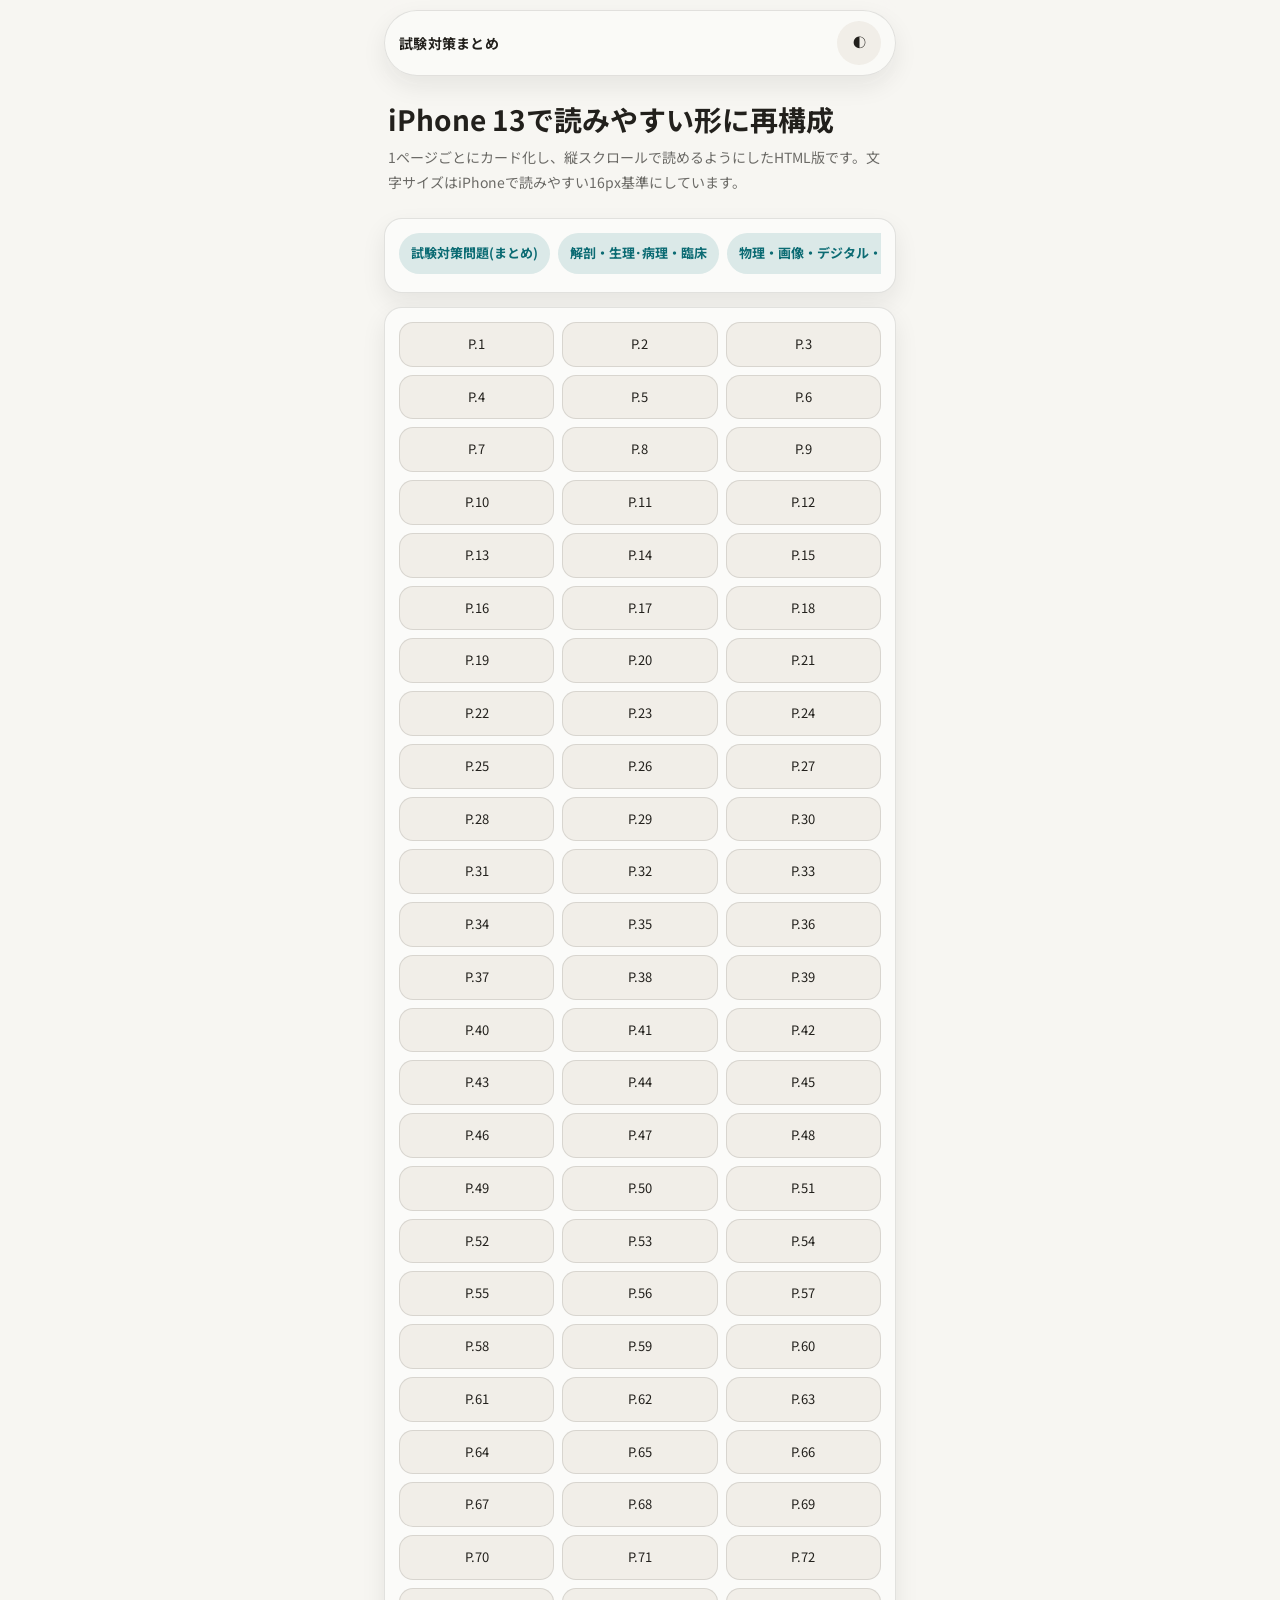
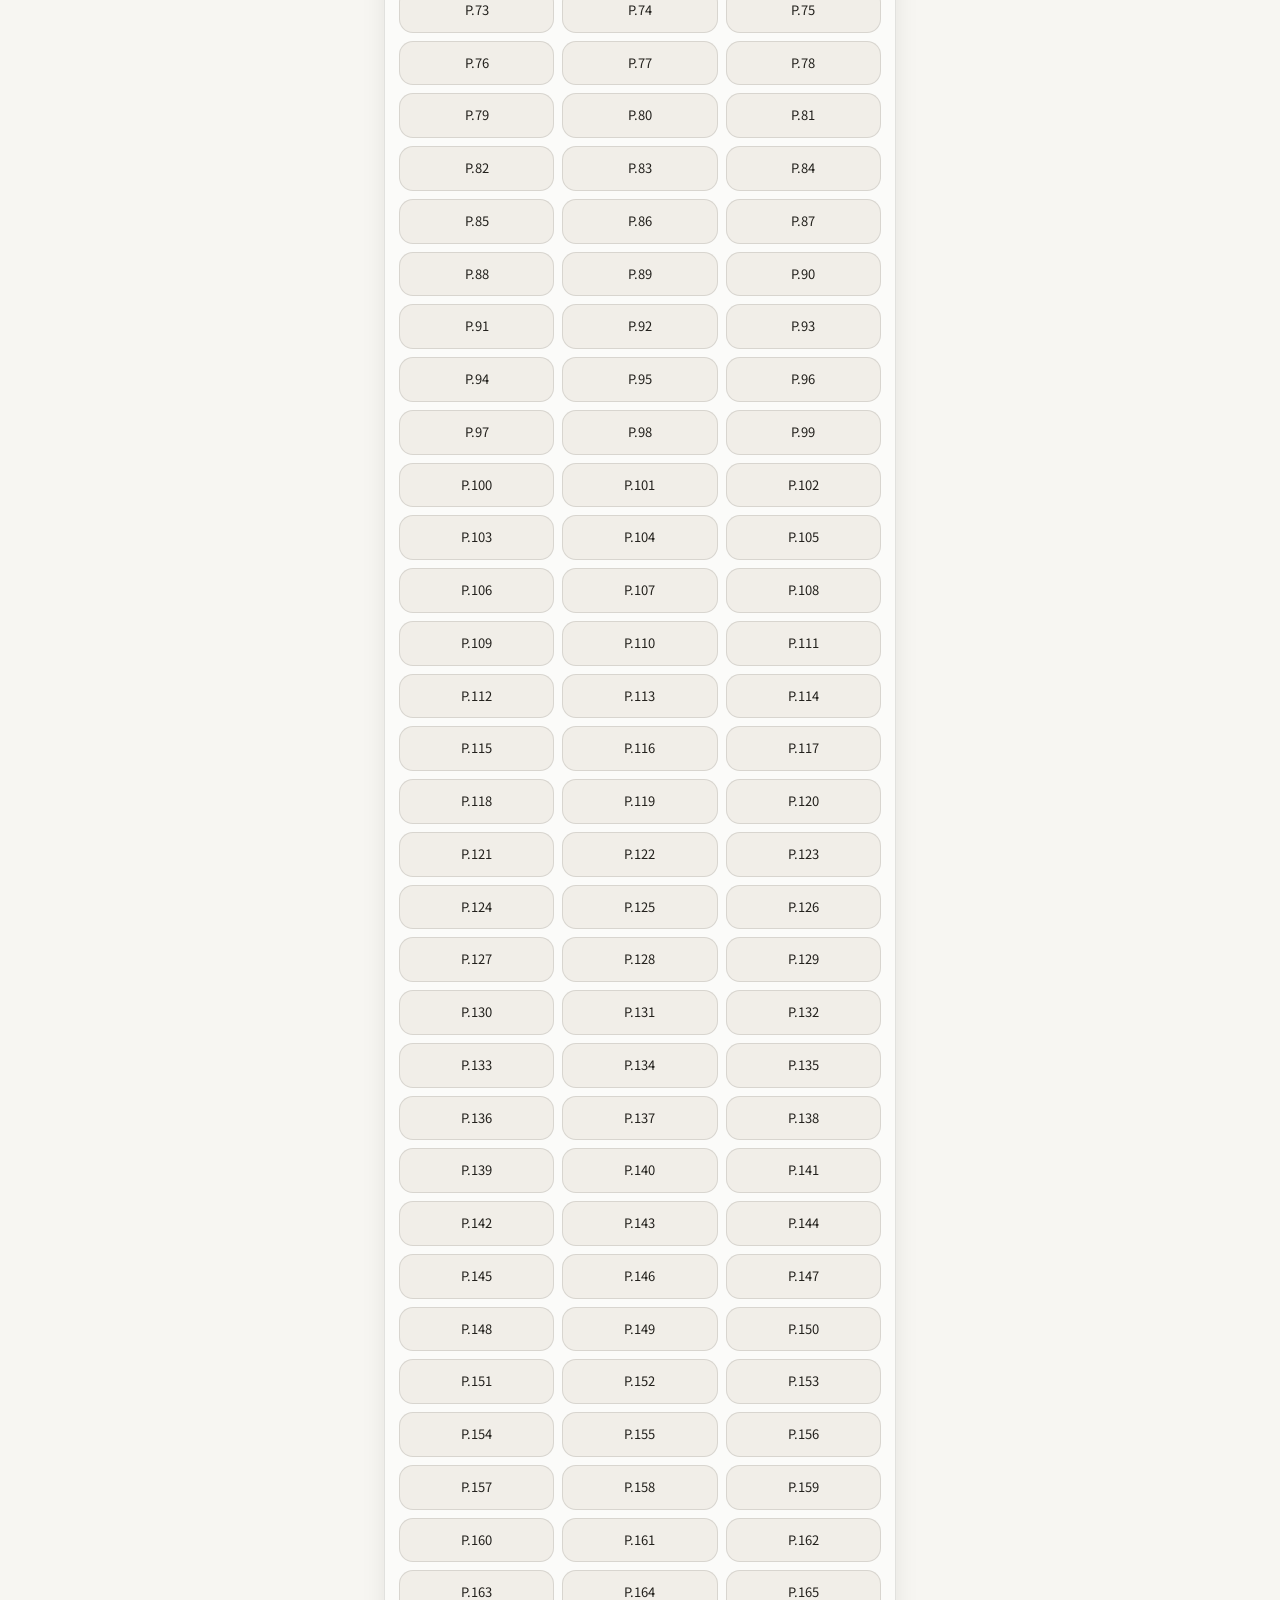
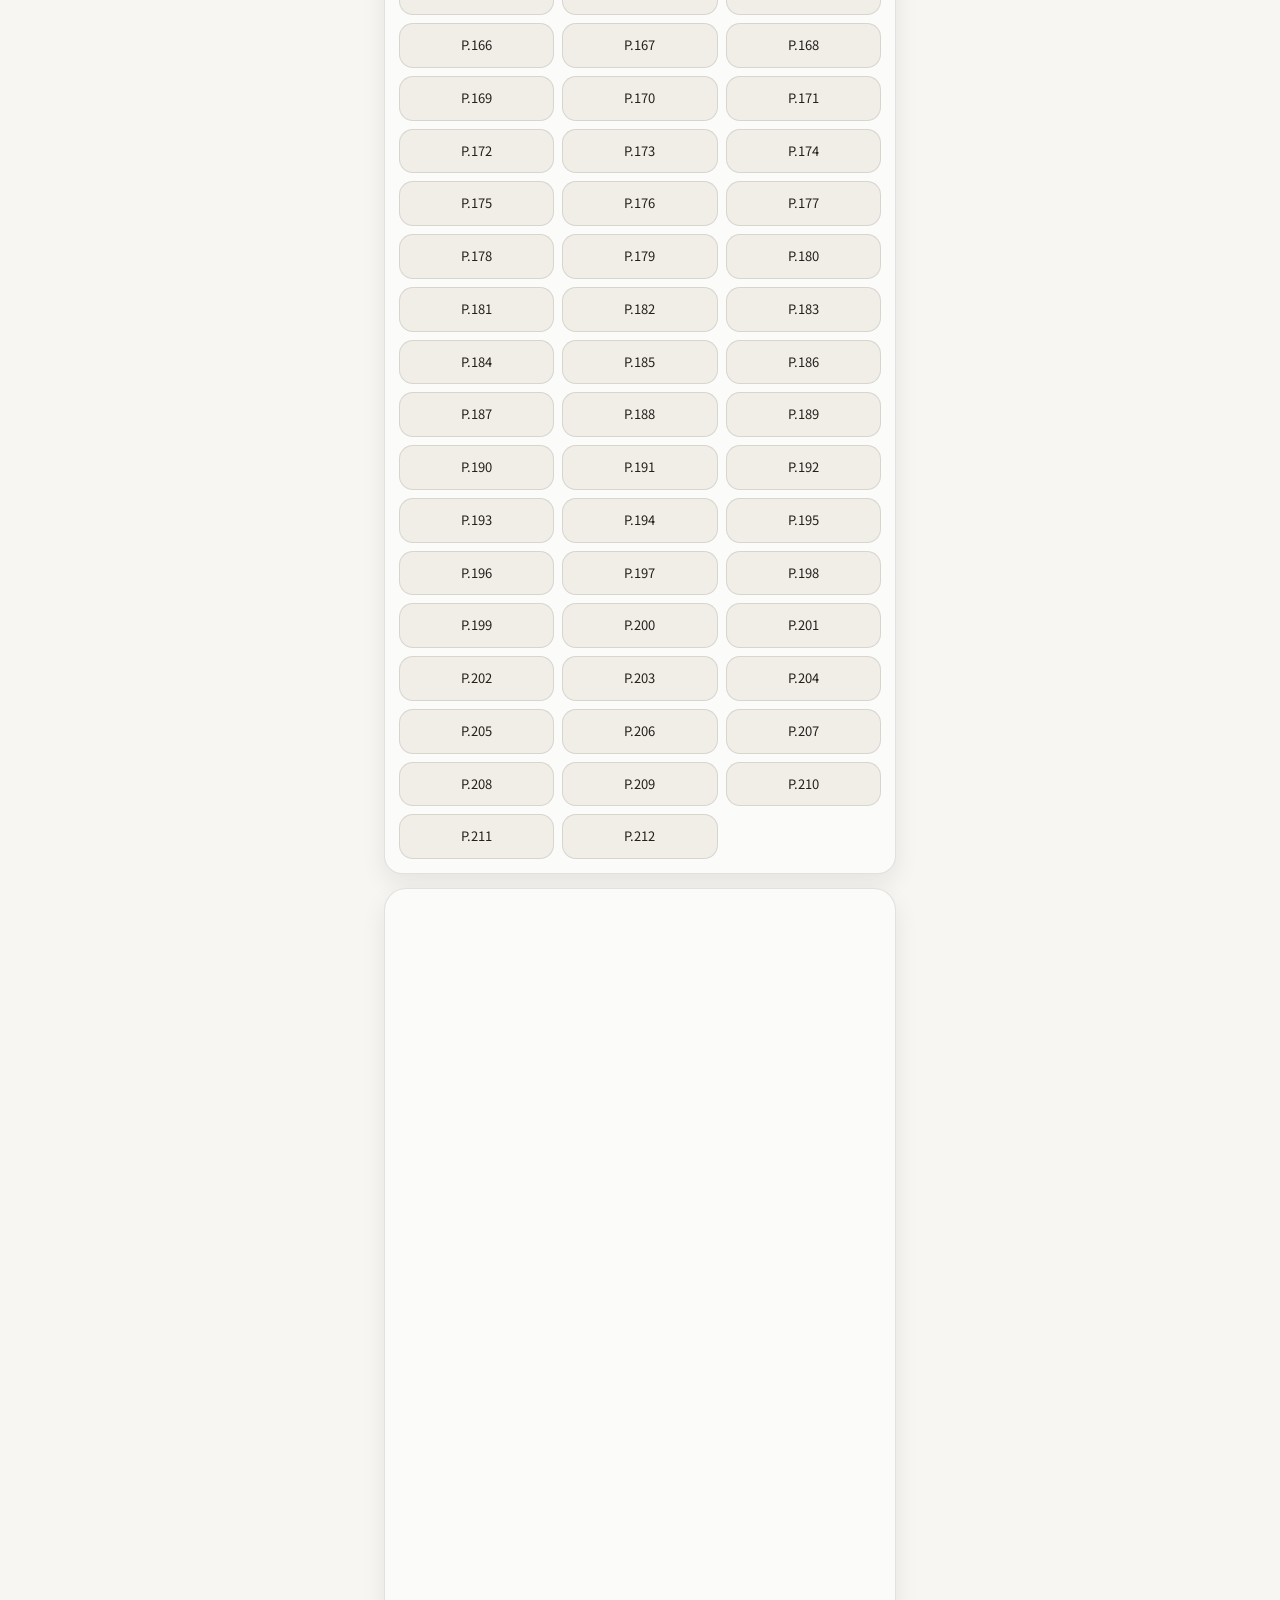
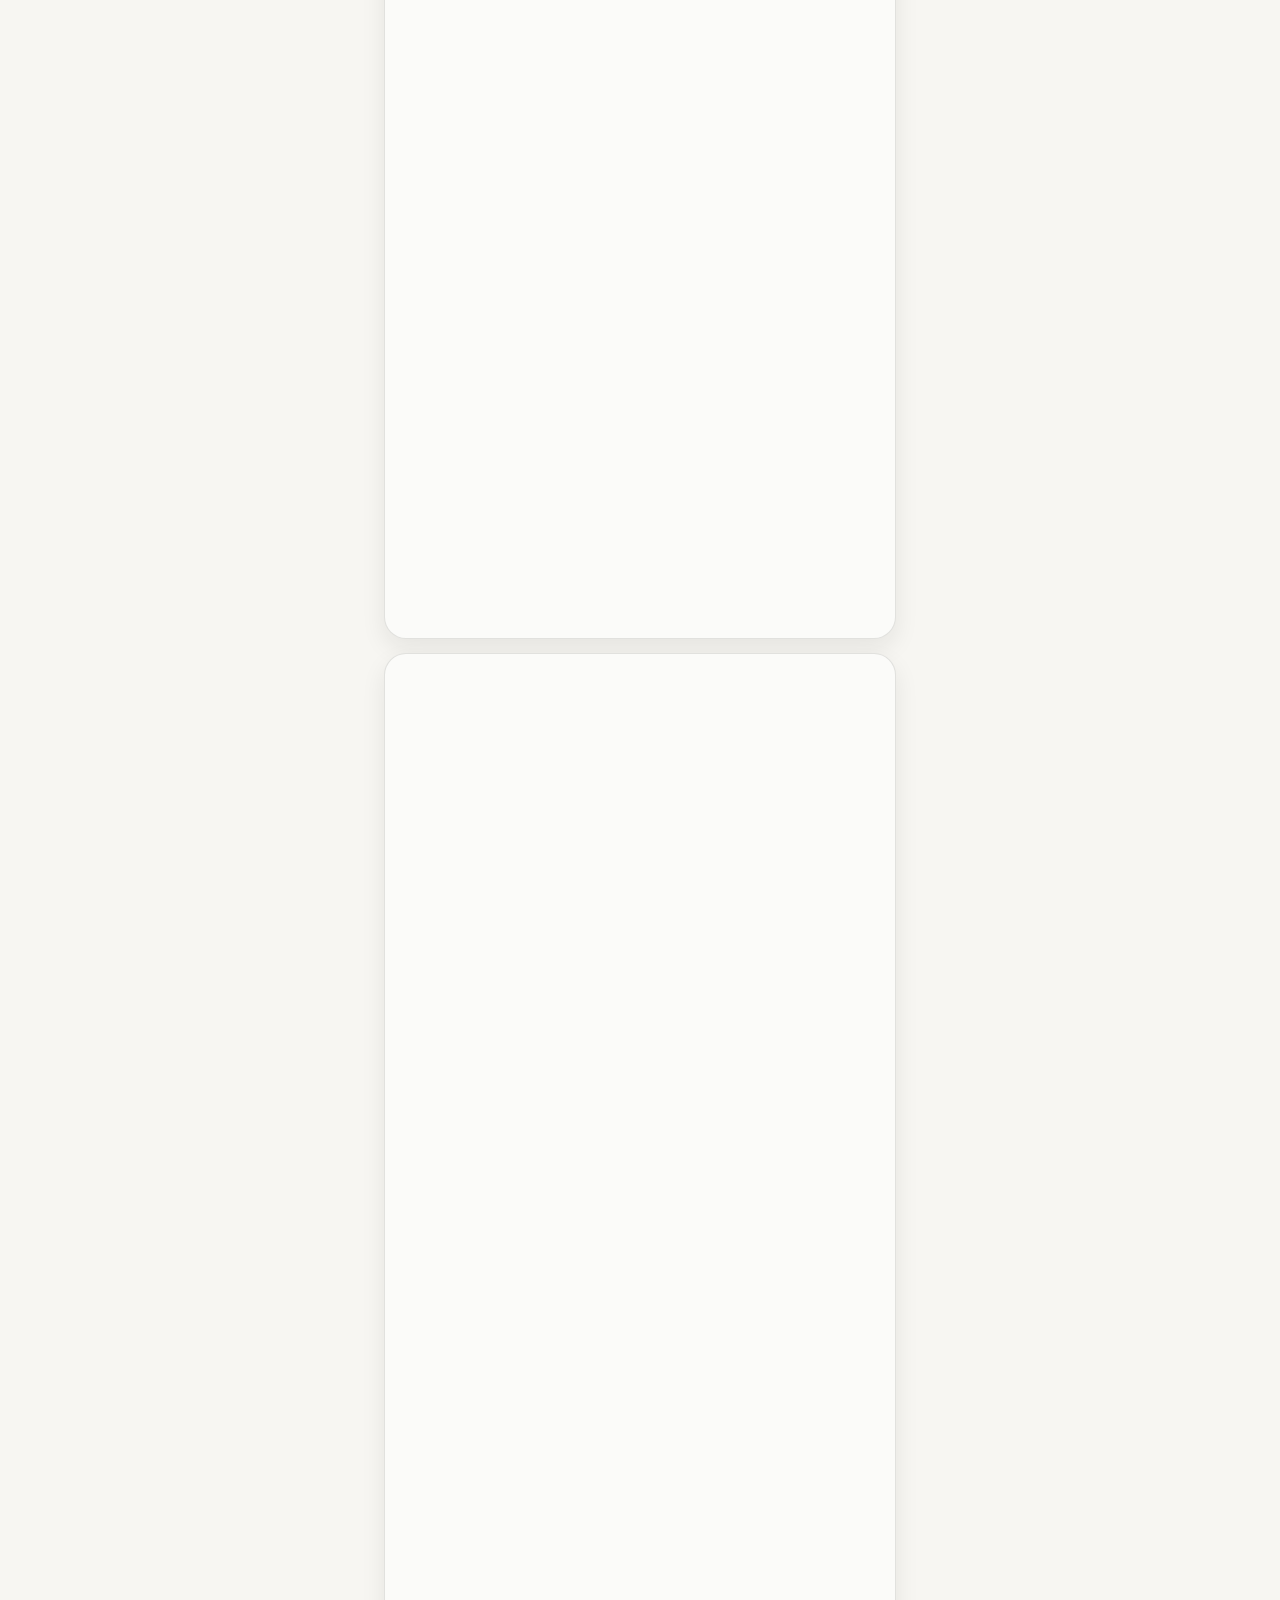
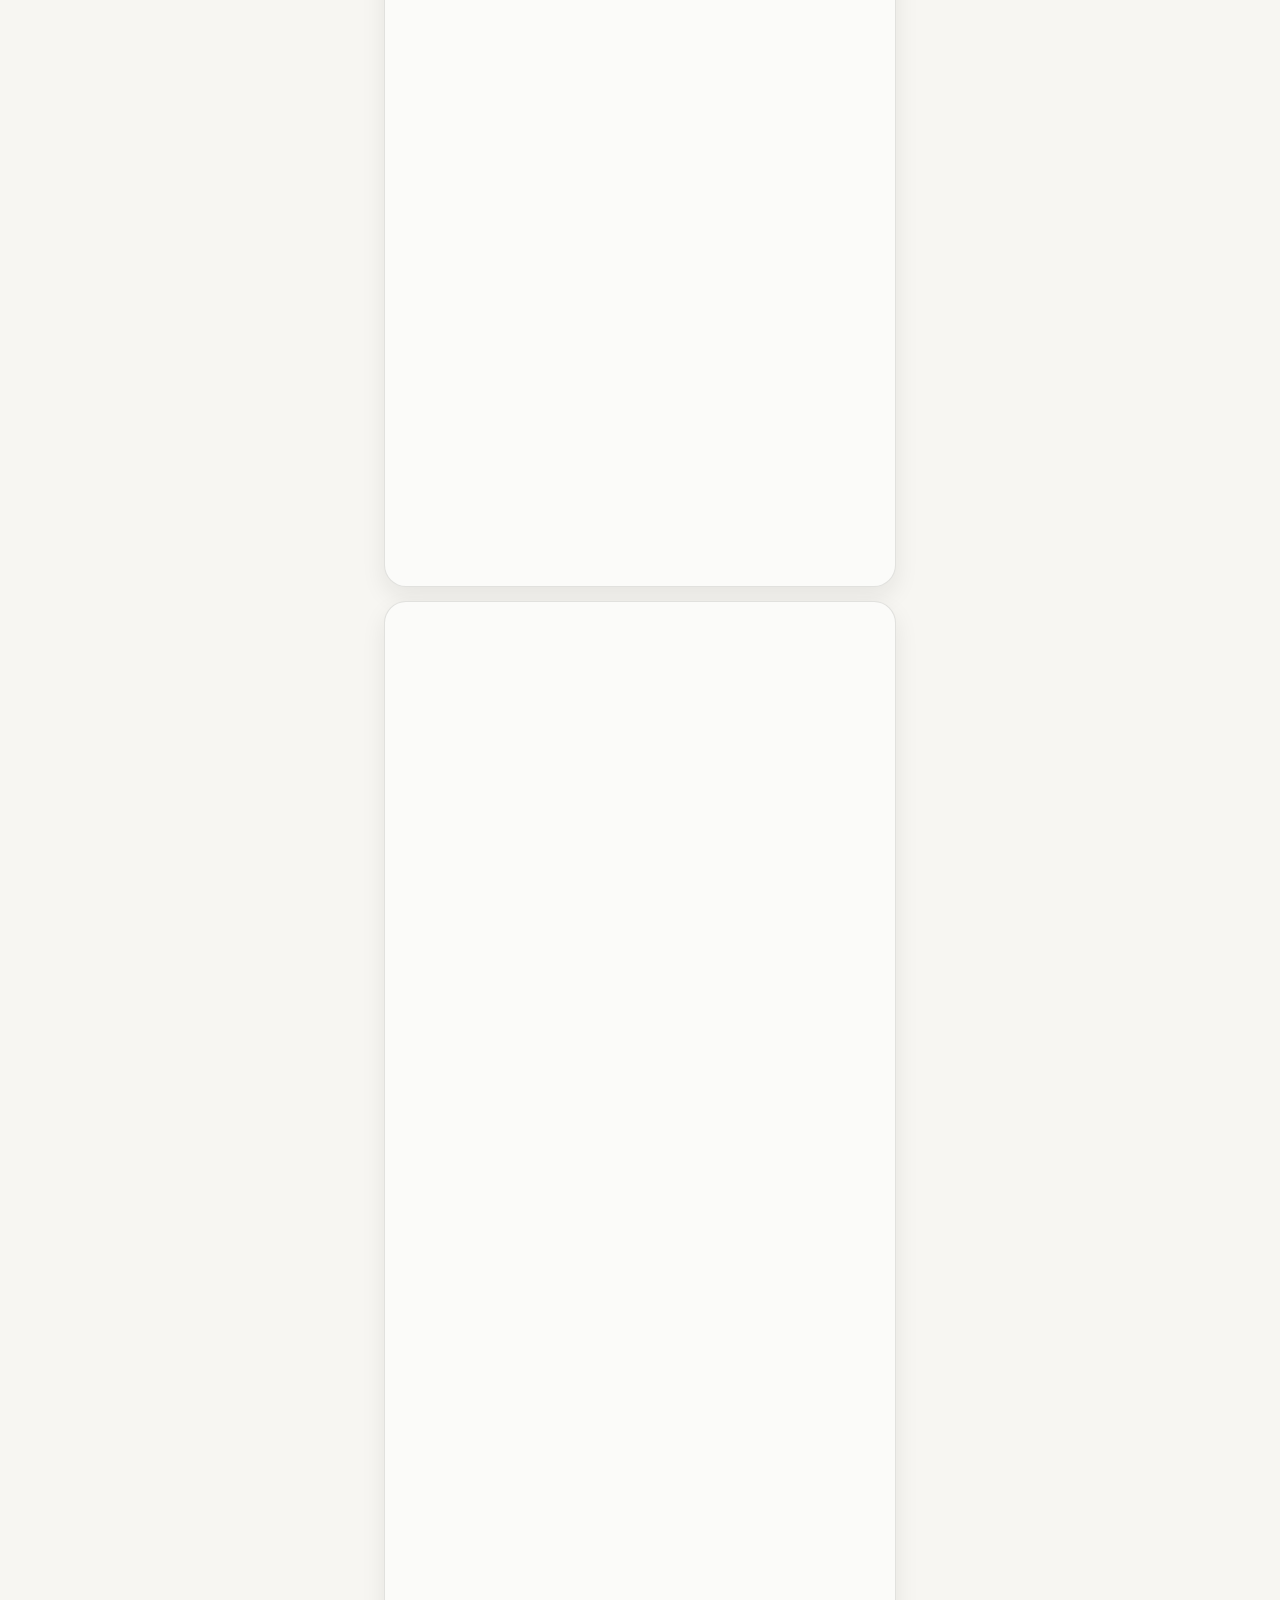
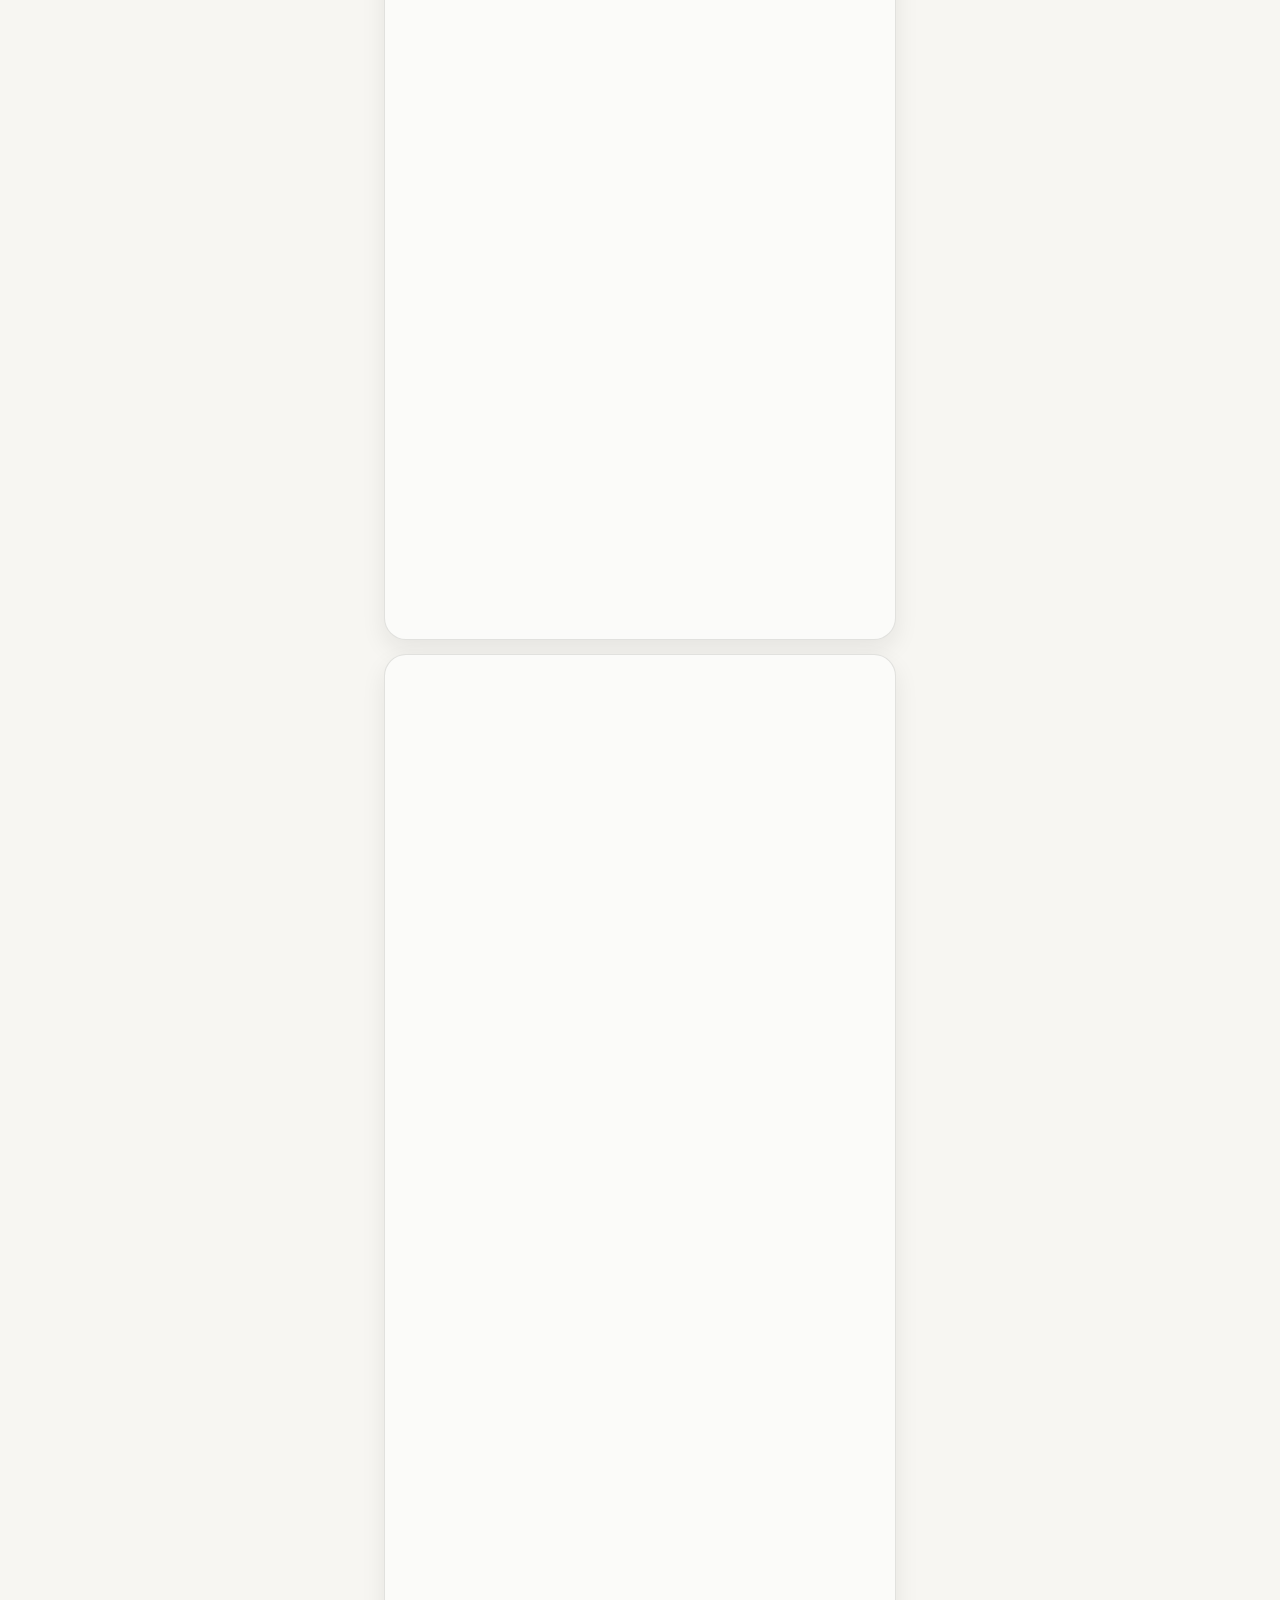
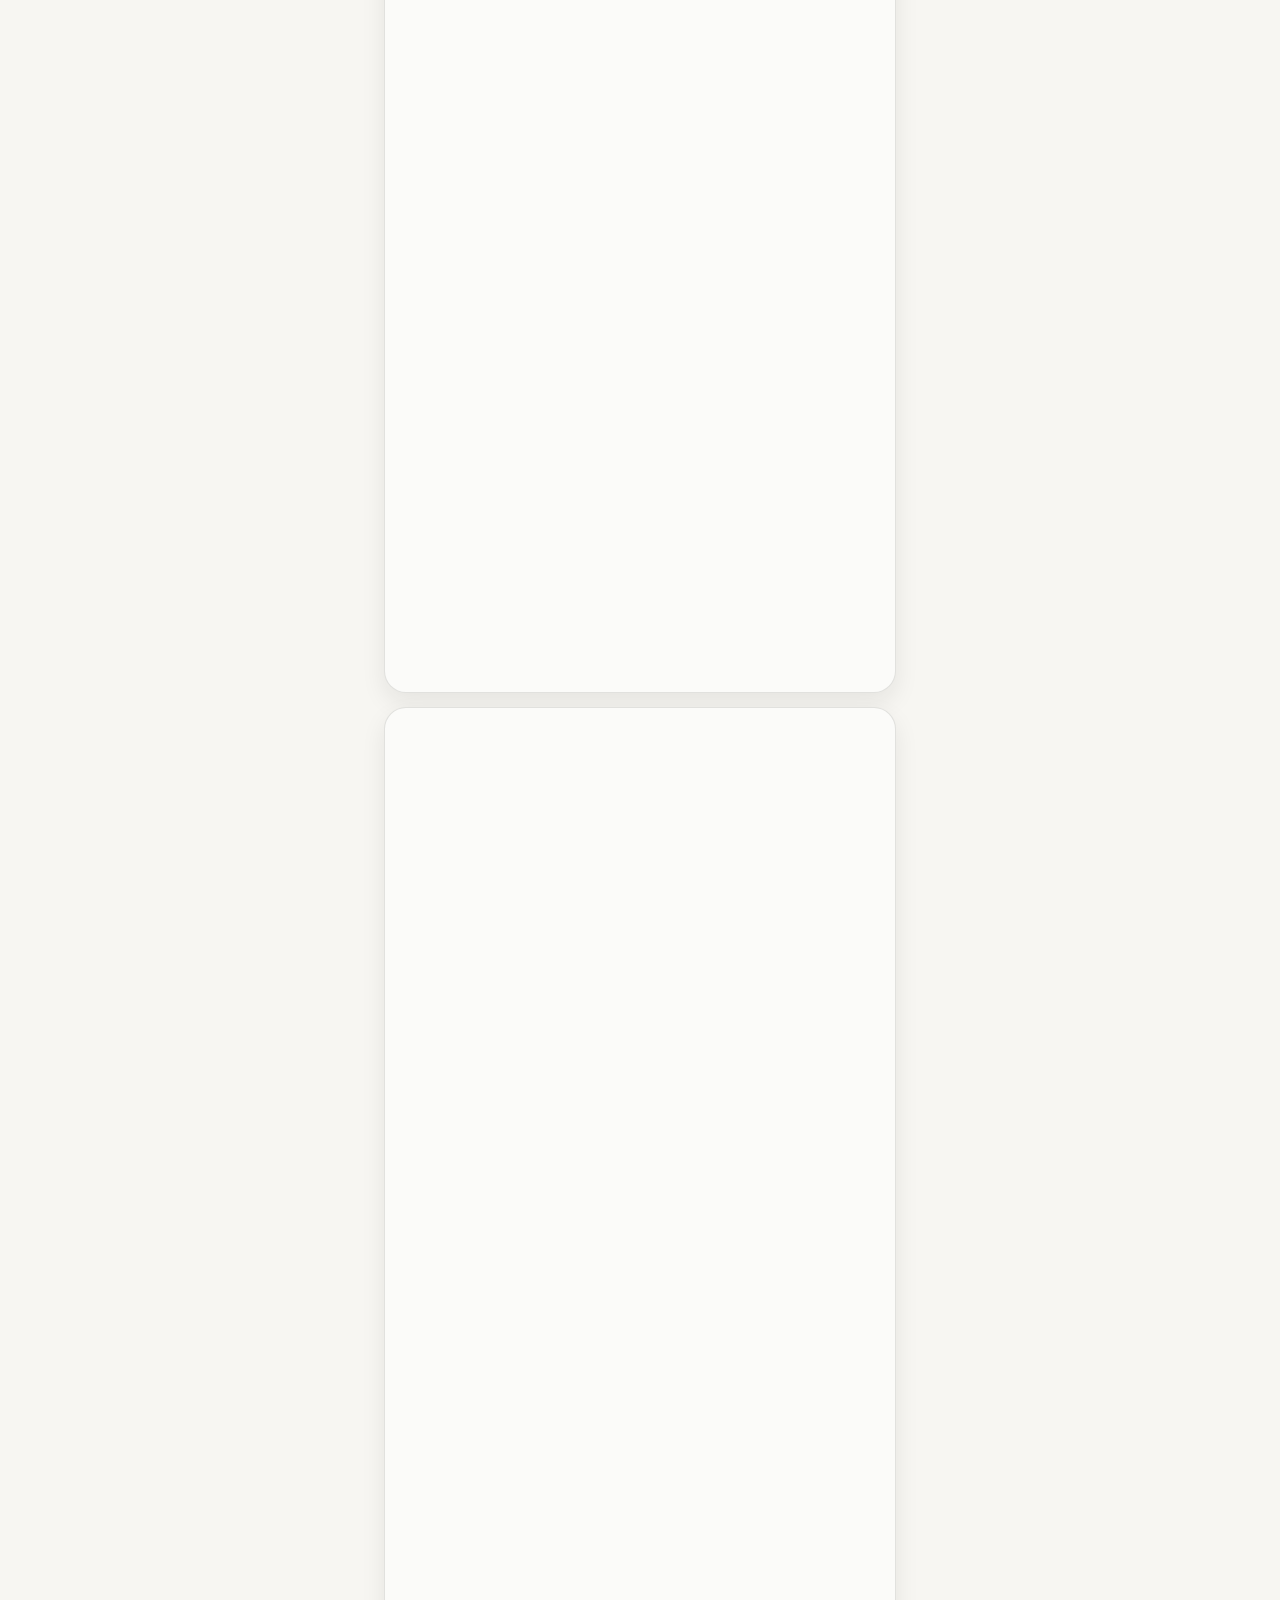
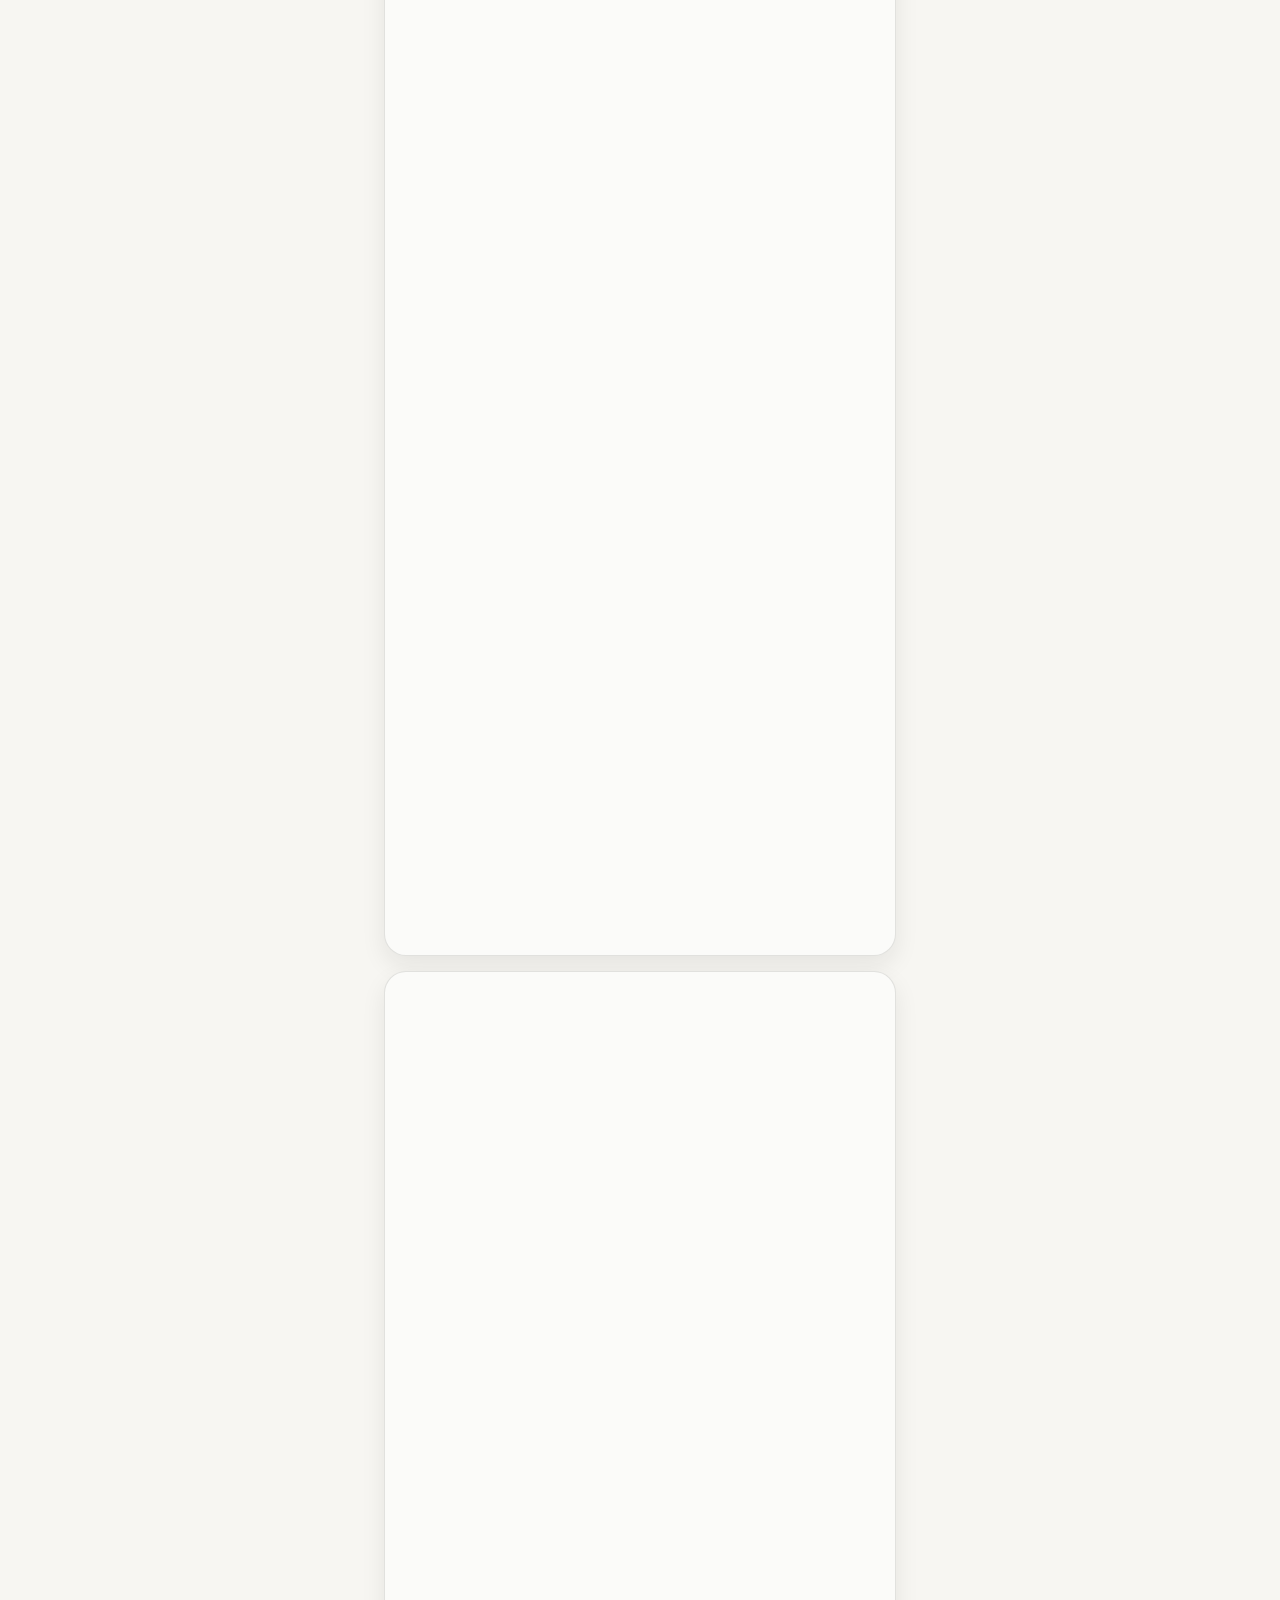
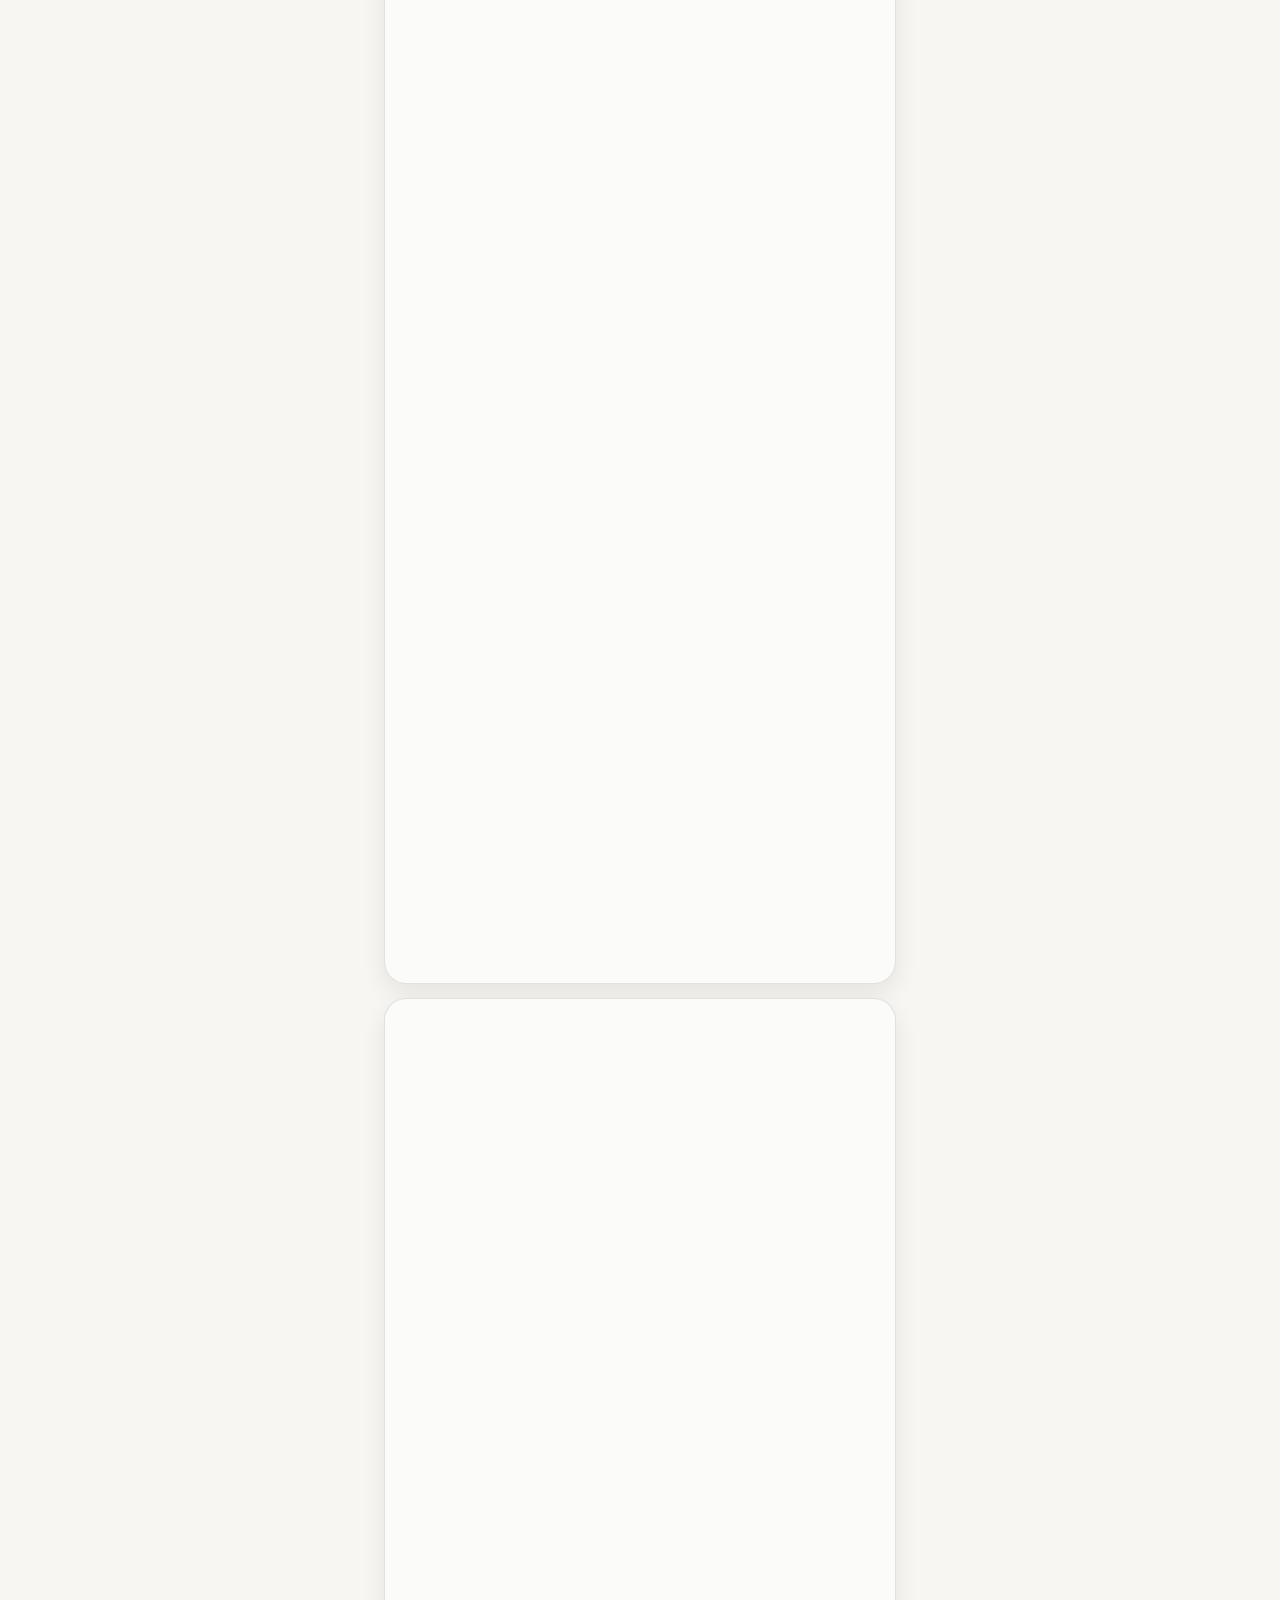
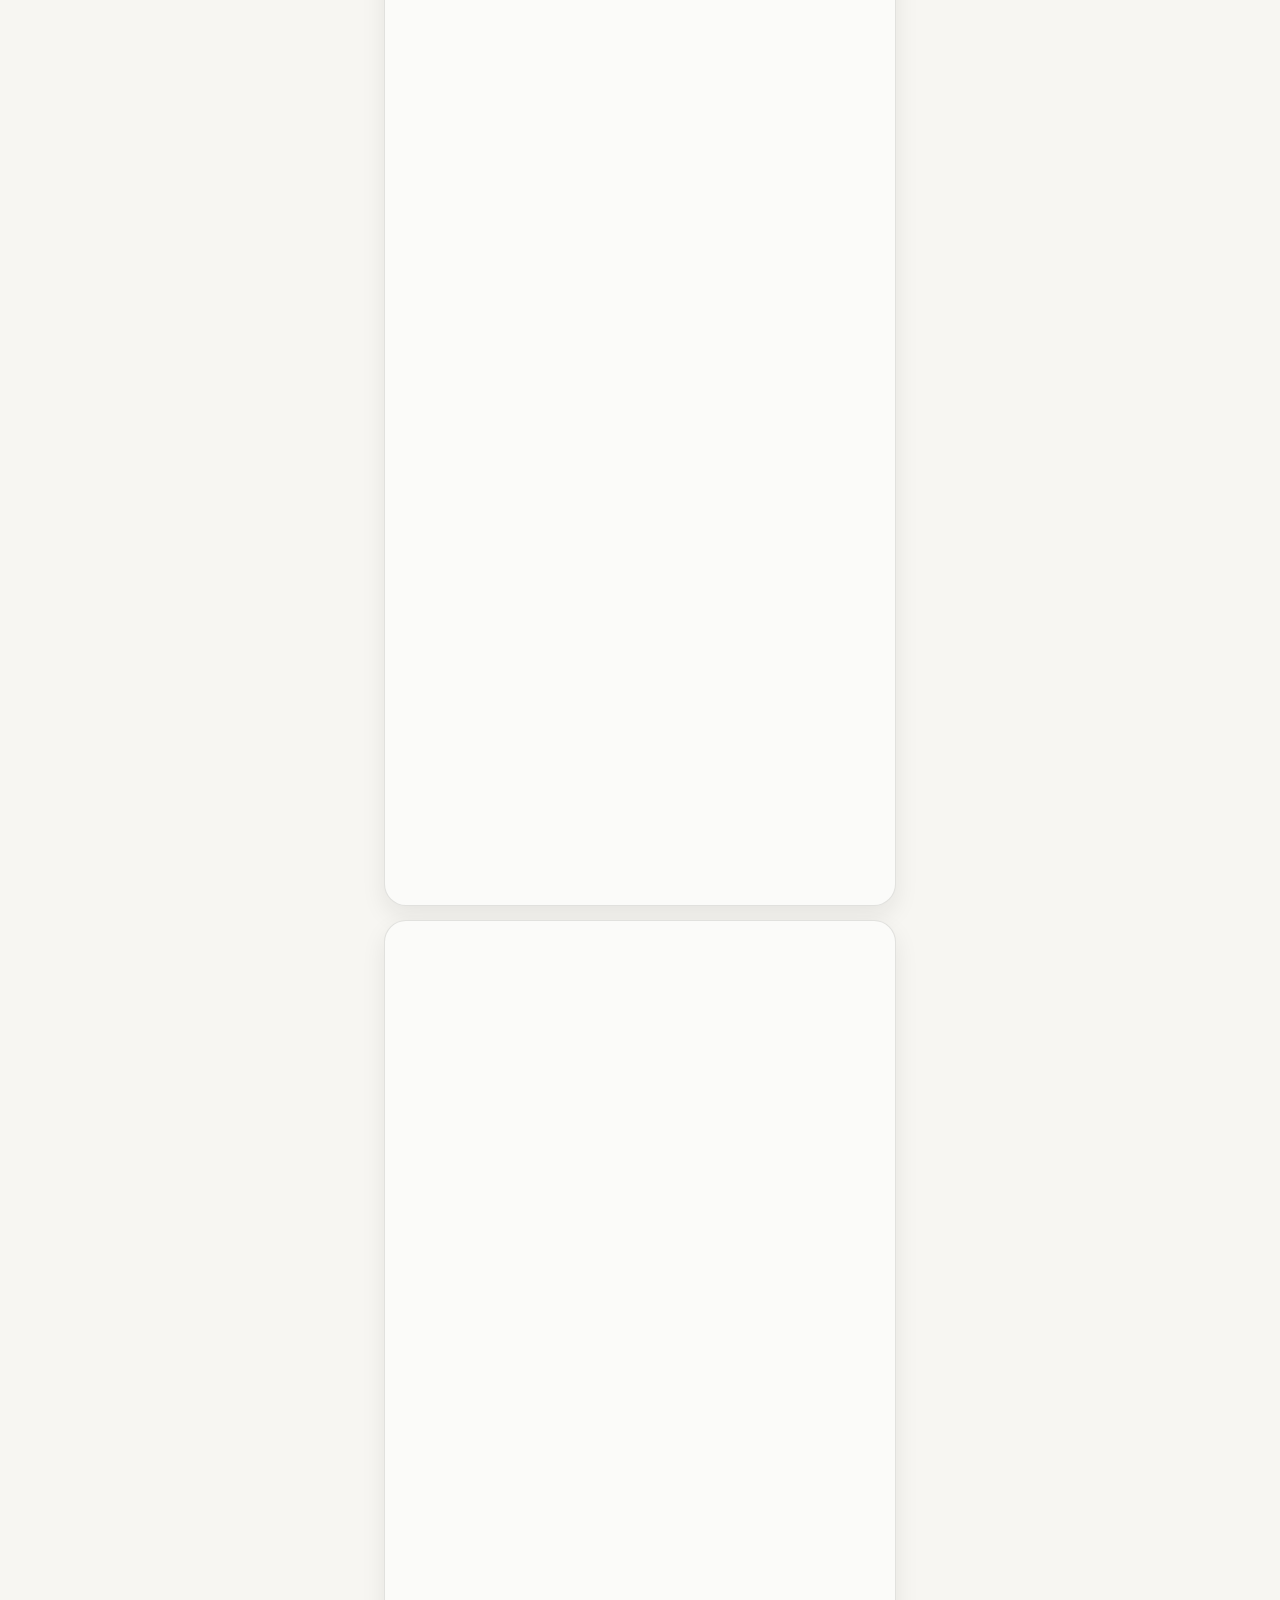
==== summary.html @ ea6b336b "サマリファイル追加" ====
<!doctype html>
<html lang="ja">
<head>
  <meta charset="utf-8">
  <meta name="viewport" content="width=device-width, initial-scale=1, viewport-fit=cover">
  <title>試験対策まとめ | iPhone13向けHTML</title>
  <link rel="preconnect" href="https://fonts.googleapis.com">
  <link rel="preconnect" href="https://fonts.gstatic.com" crossorigin>
  <link href="https://fonts.googleapis.com/css2?family=Noto+Sans+JP:wght@400;500;700&display=swap" rel="stylesheet">
  <style>
    :root, [data-theme="light"] {
      --bg:#f7f6f2; --surface:#fbfbf9; --surface-2:#f1eee8; --text:#22201c; --muted:#6b6a66;
      --border:rgba(34,32,28,.12); --primary:#0b6b73; --primary-2:#dbe9e8; --shadow:0 10px 24px rgba(25,24,20,.08);
      --radius:18px; --space:16px; --font:'Noto Sans JP', system-ui, sans-serif;
    }
    [data-theme="dark"] {
      --bg:#171614; --surface:#1d1c1a; --surface-2:#252320; --text:#ece8df; --muted:#a09b92;
      --border:rgba(255,255,255,.12); --primary:#64a8b0; --primary-2:#243638; --shadow:0 12px 26px rgba(0,0,0,.28);
    }
    * { box-sizing:border-box; }
    html { -webkit-text-size-adjust:100%; scroll-behavior:smooth; }
    body { margin:0; font-family:var(--font); background:var(--bg); color:var(--text); line-height:1.75; font-size:16px; }
    a { color:var(--primary); text-decoration:none; }
    .shell { max-width:430px; margin:0 auto; min-height:100dvh; padding:env(safe-area-inset-top) 14px calc(24px + env(safe-area-inset-bottom)); }
    .topbar { position:sticky; top:0; z-index:20; padding:10px 0 8px; backdrop-filter: blur(12px); background:color-mix(in srgb, var(--bg) 82%, transparent); }
    .topbar-inner { display:flex; gap:10px; align-items:center; justify-content:space-between; border:1px solid var(--border); background:color-mix(in srgb, var(--surface) 86%, transparent); border-radius:999px; padding:10px 14px; box-shadow:var(--shadow); }
    .brand { font-weight:700; font-size:14px; letter-spacing:.02em; }
    .theme-btn { min-width:44px; min-height:44px; border:none; border-radius:999px; background:var(--surface-2); color:var(--text); }
    .hero { padding:18px 4px 10px; }
    .hero h1 { font-size:28px; line-height:1.25; margin:0 0 8px; }
    .hero p { margin:0; color:var(--muted); font-size:14px; }
    .panel { background:var(--surface); border:1px solid var(--border); border-radius:var(--radius); padding:14px; box-shadow:var(--shadow); margin:14px 0; }
    .navchips { display:flex; gap:8px; overflow:auto; padding-bottom:4px; scrollbar-width:none; }
    .navchips::-webkit-scrollbar { display:none; }
    .chip { flex:0 0 auto; background:var(--primary-2); color:var(--primary); border-radius:999px; padding:9px 12px; font-size:13px; font-weight:700; }
    .toc { display:grid; grid-template-columns:repeat(3,1fr); gap:8px; }
    .toc a { display:block; text-align:center; background:var(--surface-2); color:var(--text); border-radius:14px; padding:10px 6px; font-size:13px; border:1px solid var(--border); }
    .page-card { background:var(--surface); border:1px solid var(--border); border-radius:22px; padding:14px; margin:14px 0; box-shadow:var(--shadow); content-visibility:auto; }
    .page-head { display:flex; align-items:center; justify-content:space-between; gap:8px; margin-bottom:10px; }
    .page-head h2 { margin:0; font-size:18px; line-height:1.35; }
    .jump { font-size:12px; color:var(--muted); }
    .page-body { font-size:15px; overflow-wrap:anywhere; word-break:break-word; }
    .bullet { color:var(--primary); font-weight:700; }
    .footer-space { height:18px; }
    @media (min-width: 431px) { .shell { max-width:540px; } }
  </style>
</head>
<body>
  <div class="shell" id="top">
    <div class="topbar">
      <div class="topbar-inner">
        <div class="brand">試験対策まとめ</div>
        <button class="theme-btn" data-theme-toggle aria-label="テーマ切替">◐</button>
      </div>
    </div>

    <header class="hero">
      <h1>iPhone 13で読みやすい形に再構成</h1>
      <p>1ページごとにカード化し、縦スクロールで読めるようにしたHTML版です。文字サイズはiPhoneで読みやすい16px基準にしています。</p>
    </header>

    <section class="panel">
      <div class="navchips"><span class="chip">試験対策問題(まとめ)</span><span class="chip">解剖・生理･病理・臨床</span><span class="chip">物理・画像・デジタル・撮影機器</span><span class="chip">透過率と濃度の関係</span><span class="chip">デジタルに関する問題</span><span class="chip"> も可能 。平300dpi </span><span class="chip"> 比約 ％ 。小CRT 50 </span><span class="chip">乳癌検診</span></div>
    </section>

    <section class="panel">
      <div class="toc"><a href="#p1">P.1</a><a href="#p2">P.2</a><a href="#p3">P.3</a><a href="#p4">P.4</a><a href="#p5">P.5</a><a href="#p6">P.6</a><a href="#p7">P.7</a><a href="#p8">P.8</a><a href="#p9">P.9</a><a href="#p10">P.10</a><a href="#p11">P.11</a><a href="#p12">P.12</a><a href="#p13">P.13</a><a href="#p14">P.14</a><a href="#p15">P.15</a><a href="#p16">P.16</a><a href="#p17">P.17</a><a href="#p18">P.18</a><a href="#p19">P.19</a><a href="#p20">P.20</a><a href="#p21">P.21</a><a href="#p22">P.22</a><a href="#p23">P.23</a><a href="#p24">P.24</a><a href="#p25">P.25</a><a href="#p26">P.26</a><a href="#p27">P.27</a><a href="#p28">P.28</a><a href="#p29">P.29</a><a href="#p30">P.30</a><a href="#p31">P.31</a><a href="#p32">P.32</a><a href="#p33">P.33</a><a href="#p34">P.34</a><a href="#p35">P.35</a><a href="#p36">P.36</a><a href="#p37">P.37</a><a href="#p38">P.38</a><a href="#p39">P.39</a><a href="#p40">P.40</a><a href="#p41">P.41</a><a href="#p42">P.42</a><a href="#p43">P.43</a><a href="#p44">P.44</a><a href="#p45">P.45</a><a href="#p46">P.46</a><a href="#p47">P.47</a><a href="#p48">P.48</a><a href="#p49">P.49</a><a href="#p50">P.50</a><a href="#p51">P.51</a><a href="#p52">P.52</a><a href="#p53">P.53</a><a href="#p54">P.54</a><a href="#p55">P.55</a><a href="#p56">P.56</a><a href="#p57">P.57</a><a href="#p58">P.58</a><a href="#p59">P.59</a><a href="#p60">P.60</a><a href="#p61">P.61</a><a href="#p62">P.62</a><a href="#p63">P.63</a><a href="#p64">P.64</a><a href="#p65">P.65</a><a href="#p66">P.66</a><a href="#p67">P.67</a><a href="#p68">P.68</a><a href="#p69">P.69</a><a href="#p70">P.70</a><a href="#p71">P.71</a><a href="#p72">P.72</a><a href="#p73">P.73</a><a href="#p74">P.74</a><a href="#p75">P.75</a><a href="#p76">P.76</a><a href="#p77">P.77</a><a href="#p78">P.78</a><a href="#p79">P.79</a><a href="#p80">P.80</a><a href="#p81">P.81</a><a href="#p82">P.82</a><a href="#p83">P.83</a><a href="#p84">P.84</a><a href="#p85">P.85</a><a href="#p86">P.86</a><a href="#p87">P.87</a><a href="#p88">P.88</a><a href="#p89">P.89</a><a href="#p90">P.90</a><a href="#p91">P.91</a><a href="#p92">P.92</a><a href="#p93">P.93</a><a href="#p94">P.94</a><a href="#p95">P.95</a><a href="#p96">P.96</a><a href="#p97">P.97</a><a href="#p98">P.98</a><a href="#p99">P.99</a><a href="#p100">P.100</a><a href="#p101">P.101</a><a href="#p102">P.102</a><a href="#p103">P.103</a><a href="#p104">P.104</a><a href="#p105">P.105</a><a href="#p106">P.106</a><a href="#p107">P.107</a><a href="#p108">P.108</a><a href="#p109">P.109</a><a href="#p110">P.110</a><a href="#p111">P.111</a><a href="#p112">P.112</a><a href="#p113">P.113</a><a href="#p114">P.114</a><a href="#p115">P.115</a><a href="#p116">P.116</a><a href="#p117">P.117</a><a href="#p118">P.118</a><a href="#p119">P.119</a><a href="#p120">P.120</a><a href="#p121">P.121</a><a href="#p122">P.122</a><a href="#p123">P.123</a><a href="#p124">P.124</a><a href="#p125">P.125</a><a href="#p126">P.126</a><a href="#p127">P.127</a><a href="#p128">P.128</a><a href="#p129">P.129</a><a href="#p130">P.130</a><a href="#p131">P.131</a><a href="#p132">P.132</a><a href="#p133">P.133</a><a href="#p134">P.134</a><a href="#p135">P.135</a><a href="#p136">P.136</a><a href="#p137">P.137</a><a href="#p138">P.138</a><a href="#p139">P.139</a><a href="#p140">P.140</a><a href="#p141">P.141</a><a href="#p142">P.142</a><a href="#p143">P.143</a><a href="#p144">P.144</a><a href="#p145">P.145</a><a href="#p146">P.146</a><a href="#p147">P.147</a><a href="#p148">P.148</a><a href="#p149">P.149</a><a href="#p150">P.150</a><a href="#p151">P.151</a><a href="#p152">P.152</a><a href="#p153">P.153</a><a href="#p154">P.154</a><a href="#p155">P.155</a><a href="#p156">P.156</a><a href="#p157">P.157</a><a href="#p158">P.158</a><a href="#p159">P.159</a><a href="#p160">P.160</a><a href="#p161">P.161</a><a href="#p162">P.162</a><a href="#p163">P.163</a><a href="#p164">P.164</a><a href="#p165">P.165</a><a href="#p166">P.166</a><a href="#p167">P.167</a><a href="#p168">P.168</a><a href="#p169">P.169</a><a href="#p170">P.170</a><a href="#p171">P.171</a><a href="#p172">P.172</a><a href="#p173">P.173</a><a href="#p174">P.174</a><a href="#p175">P.175</a><a href="#p176">P.176</a><a href="#p177">P.177</a><a href="#p178">P.178</a><a href="#p179">P.179</a><a href="#p180">P.180</a><a href="#p181">P.181</a><a href="#p182">P.182</a><a href="#p183">P.183</a><a href="#p184">P.184</a><a href="#p185">P.185</a><a href="#p186">P.186</a><a href="#p187">P.187</a><a href="#p188">P.188</a><a href="#p189">P.189</a><a href="#p190">P.190</a><a href="#p191">P.191</a><a href="#p192">P.192</a><a href="#p193">P.193</a><a href="#p194">P.194</a><a href="#p195">P.195</a><a href="#p196">P.196</a><a href="#p197">P.197</a><a href="#p198">P.198</a><a href="#p199">P.199</a><a href="#p200">P.200</a><a href="#p201">P.201</a><a href="#p202">P.202</a><a href="#p203">P.203</a><a href="#p204">P.204</a><a href="#p205">P.205</a><a href="#p206">P.206</a><a href="#p207">P.207</a><a href="#p208">P.208</a><a href="#p209">P.209</a><a href="#p210">P.210</a><a href="#p211">P.211</a><a href="#p212">P.212</a></div>
    </section>

    <section class="page-card" id="p1">
      <header class="page-head">
        <h2>P.1 試験対策問題(まとめ) / 解剖・生理･病理・臨床</h2>
        <a class="jump" href="#top">上へ</a>
      </header>
      <div class="page-body">- 1 -<br>〔試験対策問題(まとめ)〕<br>〔解剖・生理･病理・臨床〕<br><span class="bullet">＊</span>乳腺組織は ～ 個程度の腺葉という単位に分かれていてる （○）15 25 。<br><span class="bullet">＊</span>乳腺組織は ～ 個の乳腺葉に分かれる （○）15 25 。<br><span class="bullet">＊</span>腺葉は両乳房で 個である （× ： つの乳房で ～ 個である。20 1 15 20。 ）<br><span class="bullet">＊</span>乳房は鎖骨と胸骨に支えられ大胸筋の上に横たわっている （○）。<br><span class="bullet">＊</span>胸骨筋とは胸骨に平行に走行する筋肉のことである （○ ：大胸筋の表面で胸骨に沿。 ）<br>うように縦走ないし斜走する小筋(異常筋)である。<br><span class="bullet">＊</span>乳汁分泌は下垂体後葉から分泌されるオキシトシンの作用とされている （○）。<br><span class="bullet">＊</span>乳児の吸乳刺激が母親の視床下部に作用してオキシトシンが分泌される （○）。<br><span class="bullet">＊</span>乳腺の病気はエストロゲンの影響を受けている （○）。<br><span class="bullet">＊</span>小葉は分泌物を産生する細乳管とそれを取り巻く小葉内間質からなる （○）。<br><span class="bullet">＊</span>乳腺細胞が集まると腺房になり、腺房が集まって小葉になる （○）。<br><span class="bullet">＊</span>乳汁の産生は腺房で行われ、その腺房の集まりが小葉である （○）。<br><span class="bullet">＊</span>乳汁を生産するのは腺房で、その集まりが小葉である （○）。<br><span class="bullet">＊</span>腺房と終末乳管(小葉)が乳汁を生産する。(○)<br><span class="bullet">＊</span>腺房上皮とその近くの終末乳管を合わせて小葉と呼ぶ （○）。<br><span class="bullet">＊</span>腺房上皮と小葉内終末乳管を合わせて小葉と呼ぶ （○）。<br><span class="bullet">＊</span>小葉は腺房上皮＋小葉内終末乳管である （○）。<br><span class="bullet">＊</span>小葉と小葉外終末乳管を合わせて と呼ぶ （○）TDLU 。<br><span class="bullet">＊</span>終末乳管と腺房上皮を合わせて と呼ぶ （○）TDLU 。<br><span class="bullet">＊</span> は小葉(腺房上皮＋小葉内終末乳管)と小葉外終末乳管を含んでいる （○）TDLU 。<br><span class="bullet">＊</span> は腺房上皮＋小葉内終末乳管＋小葉外終末乳管である （○）TDLU 。<br><span class="bullet">＊</span> はほとんどの乳癌の発生母地である （○）TDLU 。<br><span class="bullet">＊</span>リンパ節は乳房内のどこでもある （○）。<br><span class="bullet">＊</span>癌の発生場所は がほとんどである （○）TDLU 。<br><span class="bullet">＊</span>乳癌の発生母地は腹腔面を構成する腺上皮細胞である （○）。<br><span class="bullet">＊</span>乳癌は腺房から発生する （× ： 。乳癌の発生母地は腺腔面を構成する腺上皮細。 ） TDLU<br>胞である。<br><span class="bullet">＊</span>乳癌は乳管の 相性のうちの腺上皮に発生する （○ ：乳癌の発生母地は腺腔面を構成2 。 ）<br>する腺上皮細胞である。<br><span class="bullet">＊</span>小葉内にできる石灰化は悪性のことが多い （× ：良性の方が多い。基本的に良性疾。 ）<br>患は小葉から発生する。ほとんどの癌は から発生する。TDLU<br><span class="bullet">＊</span>乳腺組織のなかで、 ´領域に癌が発生する確率は ％である （× ：講習会にてCC 70 。 ）<br>約 ％と説明。文献では ％。50 55<br><span class="bullet">＊</span>乳癌の発生場所は と ’で ％を占める （× ： ％C C 80 55 。 ）<br><span class="bullet">＊</span>乳癌の発生確率は と ´を合わせて ％である （× ： ％C C 80 55 。 ）</div>
    </section><section class="page-card" id="p2">
      <header class="page-head">
        <h2>P.2</h2>
        <a class="jump" href="#top">上へ</a>
      </header>
      <div class="page-body">- 2 -<br><span class="bullet">＊</span>ほとんどの乳腺疾患は小葉から発生する （○）。<br><span class="bullet">＊</span>良性病変は乳管より小葉で発生する （○）。<br><span class="bullet">＊</span>良性の病変は乳管からではなく小葉から発生する （○）。<br><span class="bullet">＊</span>乳腺の良性疾患は乳管から発生する （× ：小葉。 ）<br><span class="bullet">＊</span>乳腺の良性疾患は小葉より乳管から発生する （× ：小葉。 ）<br><span class="bullet">＊</span>乳腺の良性疾患の発生は末梢乳管からである （△ ：間違いではないが、正確には小。 ）<br>葉内終末乳管から発生する。<br><span class="bullet">＊</span>乳腺症には様々な病態があるが、それぞれの病態で癌への危険度が違う （○）。<br><span class="bullet">＊</span>乳腺症は線維嚢胞症とも呼ばれている （○）。<br>※乳腺症の部分像<br>：アポクリン化生、閉塞性腺症、嚢胞、乳管乳頭腫症、線維腺腫症(同義：線維腺腫性<br>過形成 、小葉増生症、硬化性腺症）<br><span class="bullet">＊</span>異型乳管過形成は分類不能な腫瘍である （× ：組織学的分類では乳腺症構成成分。。 ）<br><span class="bullet">＊</span>線維腺腫様過形成は分類不能腫瘍である （× ：組織学的分類では乳腺症構成成分。。 ）<br>線維腺腫症の同義語。<br><span class="bullet">＊</span>乳腺症は閉経前より閉経後のほうが発生頻度が低い （○）。<br><span class="bullet">＊</span>乳腺症にはいくつかの種類があるが、中には乳癌発生の危険を含むものがある （○）。<br><span class="bullet">＊</span>乳腺症や良性の乳管内乳頭腫で血性の分泌物が出ることがある （○）。<br><span class="bullet">＊</span>乳腺症と診断されたら乳癌のリスクは低い （× ：高くなる。。 ）<br><span class="bullet">＊</span>乳腺症には四型ある （× ：線維腺腫は、管内型、管周囲型、類臓器型、乳腺症型に。 ）<br>分類される。<br>、 、 、 、 、<span class="bullet">＊</span>良性上皮性腫瘍は乳管内乳頭腫 乳管腺腫 乳頭部腺腫 腺腫(管状腺腫 授乳性腺腫)<br>腺筋上皮腫の つに分類される （○）5 。<br>※結合織性および上皮性混合腫瘍(乳腺腫瘍の組織学的分類)<br>線維腺腫、葉状腫瘍(葉状嚢胞肉腫)、癌肉腫<br><span class="bullet">＊</span>顆粒細胞腫は分類不能腫瘍である （× ：非上皮性腫瘍の軟部腫瘍である。。 ）<br>※非上皮性腫瘍(軟部腫瘍)<br>①良性腫瘍および腫瘍様病変<br>線維腫、肥大性瘢痕およびケロイド、結節性筋膜炎、線維腫症、皮膚線維腫、脂肪腫お<br>よび血管脂肪腫、平滑筋腫、血管腫、神経線維腫および神経鞘腫、顆粒細胞腫。<br>②悪性腫瘍<br>血管肉腫、その他の軟部肉腫、乳房切除後リンパ管肉腫。<br><span class="bullet">＊</span>嚢胞は複数存在すると乳癌リスクである （○）。<br><span class="bullet">＊</span>嚢胞は複数存在すると悪性の可能性がある （○）。<br><span class="bullet">＊</span>乳管内乳頭腫は乳腺症のひとつである （× ：乳管乳頭腫症。 ）<br><span class="bullet">＊</span>乳管腺腫( )は良性疾患であるが、マンモグラム上偽浸潤像を伴うことがductal adenoma<br>あり、診断に注意を要する （○）。<br><span class="bullet">＊</span>乳管腺腫はマンモグラフィ上偽浸潤を伴うことがあり、注意が必要である （○）。<br><span class="bullet">＊</span>乳管腺腫は画像診断、細胞診、組織診断ともに悪性と間違われやすい組織型である。特<br>に細胞診ではアポクリン癌と診断されることがある （○）。</div>
    </section><section class="page-card" id="p3">
      <header class="page-head">
        <h2>P.3</h2>
        <a class="jump" href="#top">上へ</a>
      </header>
      <div class="page-body">- 3 -<br><span class="bullet">＊</span>乳管腺腫はマンモグラフィで辺縁が微細鋸歯状に見えることがあるため、注意する。<br>（○）<br><span class="bullet">＊</span>乳管腺腫は鋸歯状の腫瘤を呈する （○）。<br><span class="bullet">＊</span>乳管腺腫は微細鋸歯状を呈することがある （○）。<br>。 （ ）<span class="bullet">＊</span>乳管腺腫の同義語として硬化性乳管内乳頭腫( )がある ○scleroticintraductal papilloma<br><span class="bullet">＊</span>乳管乳頭腫症はしばしば になる （○）DCIS 。<br><span class="bullet">＊</span>乳管内乳頭腫はほとんどが非浸潤性癌になる（× ：乳癌のリスク因子であるが、ほと）<br>んど非浸潤癌になるとは限らない。<br><span class="bullet">＊</span>乳管内乳頭腫の多くは非浸潤癌になる （× ：稀に非浸潤癌になる。。 ）<br><span class="bullet">＊</span>乳管内乳頭腫は放っておくと になる △ ：必ずなるとは限らない しばしば 稀DCIS 。 （ ） 。 （<br>に） になる。乳管内乳頭腫は放っておくと、必ず になる。これは（× 。DCIS DCIS ）<br><span class="bullet">＊</span>乳管内乳頭腫で間質が瘢痕状になったものを乳管腺腫という （○）。<br><span class="bullet">＊</span>乳管内乳頭腫は非上皮性腫瘍である （× ：上皮性腫瘍。。 ）<br><span class="bullet">＊</span>乳管内乳頭腫と との鑑別は細胞針・針生検でわかる （○）DCIS 。<br><span class="bullet">＊</span>乳管内乳頭腫が末端部にできることは稀である （○）。<br><span class="bullet">＊</span>乳管内乳頭腫は末梢側にできることはない （× ：末梢側にもできる。。 ）<br><span class="bullet">＊</span>乳管内乳頭腫は年齢とともに悪性化しやすくなる （○）。<br><span class="bullet">＊</span>乳管内乳頭腫の多くは高齢になると悪性になる可能性が高い （○ ：高齢者や多発性、。 ）<br>腫瘍径の大きいものに癌である可能性が高い傾向にある。<br><span class="bullet">＊</span>多くの乳管内乳頭腫は年をとると悪性になる （△ ：年をとると、確率は高くなるが、。 ）<br>必ず悪性になるわけではない。高齢者の場合、上皮過形成や癌を合併することが多いと<br>いわれている。特に末梢乳管に発生する多発性乳管内乳頭腫は癌発生のリスク病変とし<br>ての報告がみられ、これらは異型を伴う上皮過形成と合併することが多いことから前癌<br>性病変としてとらえ、注意深く経過観察する必要がある。一般に乳管内乳頭腫と癌の関<br>係については大きな乳管で孤立性のものより、末梢乳管で多発するもののほうが癌化の<br>危険性が高いと考えられている。<br><span class="bullet">＊</span>多くの乳管内乳頭腫は年をとると悪性になる確率が高くなる （○ ：確実に○。 ）<br><span class="bullet">＊</span>嚢胞内乳頭腫は良性の上皮性腫瘍である （○）。<br><span class="bullet">＊</span>嚢胞内乳頭腫は乳管内で起こる上皮性の良性腫瘍である （○）。<br><span class="bullet">＊</span>嚢胞内乳頭腫は比較的辺縁明瞭な腫瘤像を形成する （○）。<br><span class="bullet">＊</span>嚢胞内乳頭腫と非浸潤癌はマンモグラフィでは判別ができない （○）。<br><span class="bullet">＊</span>嚢胞内腫瘍は年齢により良悪性が異なる （○）。<br><span class="bullet">＊</span>嚢胞内腫瘍の良悪性は年齢に関係ない （× ：高齢になるほど悪性の確率が高くなる。。 ）<br><span class="bullet">＊</span> 歳の嚢胞内腫瘍は癌を第一に考える （○）70 。<br><span class="bullet">＊</span> 歳以上の単純性嚢胞はほとんどが良性である （○ ：複合性嚢胞における悪性の可70 。 ）<br>能性は ％である。0.3<br><span class="bullet">＊</span>ポップコーンサインは嚢胞の萎縮によってできる （× ：線維腺腫の退縮によってで。 ）<br>きる。<br><span class="bullet">＊</span> カルシウムは嚢胞内の の沈着によるものである （○）Milk of Ca 。<br><span class="bullet">＊</span> 歳未満の硬い腫瘤は良性の可能性が高い （○）20 。</div>
    </section><section class="page-card" id="p4">
      <header class="page-head">
        <h2>P.4</h2>
        <a class="jump" href="#top">上へ</a>
      </header>
      <div class="page-body">- 4 -<br><span class="bullet">＊</span> 歳代の乳癌は稀である （○）20 。<br><span class="bullet">＊</span>硬化性腺症は上皮性腫瘍である （× ：組織学的分類では乳腺症構成成分の一つ。。 ）<br><span class="bullet">＊</span>硬化性腺症は小葉で発生する。(○ 。）<br><span class="bullet">＊</span>硬化性腺症の嚢胞内には正常乳腺が存在する （○）。<br><span class="bullet">＊</span> （○）硬化性腺症をベースとした非浸潤癌がある。<br><span class="bullet">＊</span>硬化性腺症は乳癌の危険因子となる （○）。<br><span class="bullet">＊</span>硬化性腺症は境界明瞭でスピキュラを伴う （○）。<br><span class="bullet">＊</span>硬化性腺症には間質の線維化がみられる （○ ：間質の線維化が進んで上皮成分の萎。 ）<br>縮消失がみられるものを硬化性腺症という。<br><span class="bullet">＊</span>硬化性腺症は間質が線維化する （○）。<br><span class="bullet">＊</span>硬化性腺症は萎縮・嚢胞内乳頭腫などが原因である （× ：乳腺症。 ）<br><span class="bullet">＊</span>硬化性腺症は良性なので癌は発生しない （× ：乳癌危険因子。。 ）<br><span class="bullet">＊</span>硬化性腺症は だけでなく、 でも構築の乱れとしてみられることがある （○）MMG US 。<br><span class="bullet">＊</span>硬化性腺症は皮膚に浸潤しない （× ：線維成分の増殖を伴い、浸潤様増殖パターン。 ）<br>を示し、皮膚浸潤することがある。<br><span class="bullet">＊</span> や は良性なので癌になることはない （× ：乳癌リスクradial scar Sclerosing Adenosis 。 ）<br>因子である。<br><span class="bullet">＊</span>上皮過形成は乳癌のリスク因子である （○）。<br><span class="bullet">＊</span>異型乳管過形成は両側乳癌の危険因子である （○）。<br><span class="bullet">＊</span>異型乳管過形成は小葉新生物と同じく両側乳房に及ぶ乳癌発生のリスクである （○）。<br><span class="bullet">＊</span> (硬化性腺症)、 (複雑型硬化性病変： )Sclerosing Adenosis Complex Sclerosing leasion CSL<br>は良性疾患で、異型過形成や を伴うことがある （○）DCIS 。<br><span class="bullet">＊</span>線維腺腫は上皮性腫瘍である （× ：組織学的分類では結合織性および上皮性混合腫。 ）<br>瘍である。<br><span class="bullet">＊</span>線維腺腫は小葉由来の疾患である （○）。<br><span class="bullet">＊</span>線維腺腫腫の発生場所は小葉である （○）。<br><span class="bullet">＊</span>線維腺腫は上皮と間質結合織の両者が腫瘍性に増殖する混合腫瘍である （○）。<br><span class="bullet">＊</span>線維腺腫は必ず石灰化を起こす （× ：必ず起こすわけではない。閉経後が多い。。 ）<br><span class="bullet">＊</span>線維腺腫は管内型、管周囲型、類臓器型、乳腺症型に分類される （○）。<br><span class="bullet">＊</span>線維腺腫は円形腫瘤でハローサインを呈する。(△相対的判断)：他の選択肢と比較して<br>判断してください “稀に呈することがある”これは確実に○。<br><span class="bullet">＊</span>線維腺腫は良性の円形腫瘤でハローサインが特徴である。(△相対的判断)：他の選択肢<br>と比較して判断してください “ポップコーンサインが特徴である”これは確実に○。。<br><span class="bullet">＊</span>線維腺腫は閉経後退縮すると、しばしば石灰化を伴う （○）。<br><span class="bullet">＊</span>線維腺腫の中にまれに癌が発生することがあるが、その多くは小葉癌である （○）。<br><span class="bullet">＊</span>線維腺腫は境界明瞭で高濃度の腫瘤なので見逃されることは稀である （○）。<br><span class="bullet">＊</span>線維腺腫は濃度が濃いので見落とすことは稀である （○）。<br><span class="bullet">＊</span>線維腺腫は稀に癌が発生する （○）。<br>・線維腺腫は上皮細胞を含むため、癌になる確率が高い （× ：確率が高いわけではな。 ）<br>。 。い 増生した腺成分が高度な異型を伴っている場合に癌が存在していることが稀にある</div>
    </section><section class="page-card" id="p5">
      <header class="page-head">
        <h2>P.5</h2>
        <a class="jump" href="#top">上へ</a>
      </header>
      <div class="page-body">- 5 -<br>・線維腺腫は結合識性を伴うものもある （○ △ ：正確には結合織性および上皮性で。 ） or<br>ある。<br>・線維腺腫は結合織性である （△ ：正確には結合織性および上皮性である。。 ）<br><span class="bullet">＊</span>線維腺腫は管内型、管周囲型の 種類に分類される （× ：管内型、管周囲型、類臓器2 。 ）<br>型、乳腺症型の つの亜型がある。臨床的にあまり意義がないため、最近では亜分類し4<br>ない傾向がある。<br>・線維腺腫はほとんどすべてポップコーン状の石灰化を呈する （× ：閉経後。。 ）<br>・ の ％はポップコーン状石灰化になる （× ：一概にいえない。FA 50 。 ）<br><span class="bullet">＊</span> (線維腺腫)は癌の危険性が高く、ほとんどが切除される （× ：経過観察FA 。 ）<br>・線維腺腫と葉状腫瘍は容易に鑑別することができる （× ：病理学的にも鑑別はほと。 ）<br>んど不可能といわれている。<br>・ は葉状腫瘍と鑑別ができないことは稀である （× ：鑑別できないことが多い。FA 。 ）<br>・ ～ 代で画像上で境界明瞭な腫瘤があった場合、線維腺腫を考えて外科的切除をす20 30<br>る （× ：生検、経過観察を行う。。 ）<br>・線維腺腫は 才以上では乳癌が疑われるため、腫瘍摘出術を行う （× ：経過観察。30 。 ）<br>・線維腺腫は 歳以上では乳癌が疑われるため、腫瘍摘出術を行う （○ ：患者の年齢40 。 ）<br>が 歳を超えると、葉状腫瘍の可能性および乳癌を線維腺腫と誤診している可能性が40<br>無視できなくなるので、切除またはマンモトーム生検を行う。したがって、細胞診が陰<br>性、腫瘤径が ㎝(センチ)以下、かつ年齢が 歳以下の場合は、経過観察( ～ カ3 40 6 12<br>月に 回)で良いということになる。1<br>・すべての線維腺腫はポップコーン状の石灰化を伴う （× ：閉経後。。 ）<br>・線維腺腫は両側に及ぶ乳癌のリスクである （○）線維腺腫は軽い乳癌発生のリスクで。<br>あることが疫学調査の結果、わかってきた。すなわち、線維腺腫の発生した女性の両側<br>、 。乳房は ごく軽度(同年齢の一般女性に比較しておよそ 倍)の乳癌リスクにさらされる2<br>・ の中で極稀に癌が発生する （○）FA 。<br>・線維腺腫は画像所見が特徴的なので、見落とすことは稀である （○）。<br>・線維腺腫は悪性化すると皮膚浸潤を起こす （× ：悪性化することは稀であるが、腫。 ）<br>瘍が進行すると皮膚浸潤することがある。<br>・線維腺腫は良性疾患であり、急速増大をみない場合には経過観察だけで切除は必要とし<br>ない （○）。<br>・線維腺腫が急速に発育する症例は腫瘤切除術の適応である （○）。<br>・線維腺腫は境界明瞭なため、見落とされることはほとんどない （○）。<br><span class="bullet">＊</span>線維腺腫は臨床画像で癌に似た形態をとる （× ：稀にあるが、似た形態を必ずとる。 ）<br>わけではない。<br>。 （ ） 。 。<span class="bullet">＊</span>線維腺腫は臨床画像で癌に似た形態をとることがある ○ ～ことがある これは○<br><span class="bullet">＊</span>線維腺腫様過形成は分類不能腫瘍である （× ：分類不能腫瘍は組織片が小さすぎて、。 ）<br>その由来が判断できない腫瘍である。<br>・葉状腫瘍は小葉間間質から発生する （○）。<br>・葉状腫瘍は乳管周囲間質から発生する （○）。<br>・葉状腫瘍は葉状嚢胞肉腫、乳管周囲間質腫瘍とも呼ばれている （○ ：同義語。 ）</div>
    </section><section class="page-card" id="p6">
      <header class="page-head">
        <h2>P.6</h2>
        <a class="jump" href="#top">上へ</a>
      </header>
      <div class="page-body">- 6 -<br>・葉状腫瘍には良性型・境界型・悪性型がある （○）。<br><span class="bullet">＊</span>葉状腫瘍は良性・境界・悪性に分類される （○）。<br>・葉状腫瘍は画像所見では良性、悪性の鑑別はできない （○）。<br><span class="bullet">＊</span>葉状腫瘍は悪性・良性の つに分かれている （× ：良性・境界・悪性の つに分類さ2 3 。 ）<br>れる。<br>・葉状腫瘍で急速増大をみる症例は悪性度が高い （○）。<br>・葉状腫瘍は急速に大きくなるほど、悪性の可能性が高くなる （○）。<br><span class="bullet">＊</span>葉状腫瘍は血行性転移が多く、リンパ節転移は稀である （○）。<br>・悪性葉状腫瘍は血行性転移が多い （○）。<br>・葉状腫瘍は悪性でもリンパ節転移はあまりない （○ ：血行性転移が多く、リンパ節。 ）<br>転移は稀である。<br><span class="bullet">＊</span>葉状腫瘍には悪性もあるが、リンパ節転移は少ない （○）。<br>。 、 （ ） 。・葉状腫瘍は再発を繰り返していくと悪性になる (△相対的判断)：必ずが付けば ×<br>悪性になる可能性が高くなる （○）。<br>・葉状腫瘍は良性でも取り残すと、どんどん悪性度が増す。(△相対的判断)：悪性の葉状<br>腫瘍が発生しやすくなるが、どんどん悪性度が増すとは限らない。<br><span class="bullet">＊</span>葉状腫瘍は急激に増大しても皮膚浸潤はあまりない （△相対的判断 ：皮膚・胸筋へ。 ）<br>の腫瘍性浸潤はみられない。その大きさにより皮膚の変化(腫瘤直上の伸展、菲薄化、<br>びらんや潰瘍)や皮静脈の拡張・増生がみられる。腫瘍内で感染や壊死を生ずると自壊<br>し皮膚外へ露出増殖し続ける “あまり”という表現に注意。×の可能性もある。。<br><span class="bullet">＊</span>葉状腫瘍は増大すると皮膚浸潤がみられる （× ：皮膚・胸筋への腫瘍性浸潤はみら。 ）<br>れない。<br><span class="bullet">＊</span>葉状腫瘍は皮膚・胸筋への腫瘍性浸潤はみられない （○）。<br><span class="bullet">＊</span>葉状腫瘍はその大きさにより皮膚の変化や皮静脈の拡張・増生がみられる （○）。<br><span class="bullet">＊</span>葉状腫瘍は皮膚に赤色の炎症が出てくる （○ ：自発痛、圧迫感、皮膚の発赤、皮下。 ）<br>静脈の怒張などの症状がみられる。<br>※葉状腫瘍<br>症状(触診)は乳房のしこりで比較的大きなものが多く、時には小児頭大にも育つ。多<br>発を認めるものが多いが、単発性のものもある。小さめの腫瘤では線維腺腫様であり、<br>巨大なもの、皮膚潰瘍および炎症を伴ったもの、悪性度の高いものでは境界不明瞭で可<br>動性不良となるが、皮膚、胸筋への腫瘍性浸潤はみられない。その大きさにより皮膚の<br>変化(腫瘤直上の伸展・菲薄化、びらんや潰瘍)や皮静脈の拡張・増生がみられる。腫瘍<br>内で感染や壊死を生ずると自壊し皮膚外へ露出増殖し続ける。<br>( )マンモグラフィ1<br>小腫瘤では線維腺腫に類似するが、大きくなるにつれ分葉状、八ツ頭状となる。骨・<br>軟骨化生を生じたものでは石灰化を認める。<br>( )超音波2<br>境界明瞭で結節状～八ツ頭状、内部エコーはモザイク状で部分的に嚢胞様にみえるこ<br>とも多く、後方エコーは軽度増強または不変で、外側陰影がみられる。<br>( )穿刺吸引細胞診3</div>
    </section><section class="page-card" id="p7">
      <header class="page-head">
        <h2>P.7</h2>
        <a class="jump" href="#top">上へ</a>
      </header>
      <div class="page-body">- 7 -<br>良性～境界病変では線維腺腫の所見とほぼ同様であり鑑別はできないが、悪性ではそ<br>れぞれ化生した肉腫に準じた所見を示す。<br>( )生検標本の肉眼所見4<br>割面はその膨張性の発育を反映し、膨隆していることが多い。小さな良性葉状腫瘍で<br>は線維腺腫と類似するが、大きなものの典型像は、被膜で覆われた八ツ頭状多結節性腫<br>瘤で、嚢胞状の腔隙を有する部分に多発みるものである。<br><span class="bullet">＊</span>葉状腫瘍は手術による腫瘍の完全切除が原則である （○）。<br><span class="bullet">＊</span>葉状腫瘍は良性でも手術切除である （○）。<br><span class="bullet">＊</span>葉状腫瘍は増大傾向がない場合は経過観察することがある （○）。<br>・脂肪腫は境界明瞭である （○）。<br><span class="bullet">＊</span>脂肪腫はスピキュラを伴うことがある （○ ：辺縁に脂肪壊死が生じることによって。 ）<br>スピキュラ様を呈することがある。<br>・脂肪腫はスピキュラを伴わない （× ：伴うこともある。。 ）<br>・脂肪腫はスピキュラを伴う （△ ：伴わないこともあるが、伴うこともある。。 ）<br><span class="bullet">＊</span>過誤腫は組織亜型で悪性のものもある。(×)：良性(腺脂肪腫が最も多い)。<br><span class="bullet">＊</span>過誤腫は悪性になることもある （× ：悪性にならない。。 ）<br><span class="bullet">＊</span>過誤腫は良悪性の鑑別を要することがある （× ：明らかな良性。。 ）<br><span class="bullet">＊</span>過誤腫はいくつかの亜型があり、良悪の鑑別が必要なものがある （× ：すべて良性。。 ）<br>・脂肪壊死は石灰化を伴う （○）。<br>・脂肪壊死( )は になることが多い （○）Fat necrosis Oil cyst 。<br>・脂肪壊死の後には が形成される （○）Oil Cyst 。<br>・ は通常乳房の外傷に二次的に起こる （○）Oil Cyst 。<br>・ とは液化した脂肪を含む被包化された嚢胞である （○）Oil cyst 。<br>・術後瘢痕からオイルシストになることがある （○）。<br>・術後瘢痕がオイルシストになることがある （× ：脂肪壊死がオイルシストになるこ。 ）<br>、 。とはあるが 瘢痕から脂肪壊死を介さずにダイレクトにオイルシストになることはない<br>・術後瘢痕や脂肪壊死はオイルシストになる。(△相対的判断)：瘢痕から脂肪壊死を介さ<br>ずにダイレクトにオイルシストになることはない。<br><span class="bullet">＊</span>脂肪を含んでいる良性腫瘍には乳瘤がある （○ ：乳様の液体を含む良性病変。脂肪。 ）<br>を含み境界明瞭な腫瘤。<br><span class="bullet">＊</span>脂肪含有病変：オイルシスト、脂肪腫、乳瘤 （○）。<br>・外傷後に脂肪壊死が起こる （○）。<br><span class="bullet">＊</span>生検をすると脂肪壊死を起こすことがある （○）。<br>・脂肪壊死は非浸潤癌にみられる （× ：外傷や放射線治療などにみられる。。 ）<br>・手術後に脂肪壊死をきたすことがある （○ ：医原性損傷(生検、腫瘤摘出術など)。。 ）<br>・手術すると脂肪壊死を起こす。(○)<br>・術後に卵形の皮膜を伴った石灰化が生じる （○）。<br>・硬癌と同じ星芒状陰影を示す良性疾患には線維腺種と脂肪壊死がある （○）。<br>・腫瘤でスピキュラや微細様の変化をする良性疾患もある （○）。<br>・スピキュラを伴っても稀に良性がある （○）。</div>
    </section><section class="page-card" id="p8">
      <header class="page-head">
        <h2>P.8</h2>
        <a class="jump" href="#top">上へ</a>
      </header>
      <div class="page-body">- 8 -<br>・放射状瘢痕( )は良性腫瘤が多いので、癌になることはほとんどない （○）Radial scar 。<br>・放射状瘢痕は良性である （○）。<br>・放射状瘢痕に腫瘤ができる （○）。<br>・放射状瘢痕は中心濃度があるものもある （× ：中心低濃度。 ）<br>・放射状瘢痕は脂肪を巻き込み、中心は明らかな腫瘤があるものもある （× ：中心部。 ）<br>には腫瘤をもたない。中心低濃度。<br>・ (放射状瘢痕)は中心濃度があるため、癌との鑑別がつきにくい （× ：中心radial scar 。 ）<br>低濃度。<br>・ や には や が認められることがある （○）radial scar Sclerosing Adenosis DCIS ADH 。<br>・ や硬化性腺症は良性なので、内部に などを形成することはまずない。radial scar ADH<br>（× ：癌、(異型)乳管過形成、嚢胞などを形成する。）<br>・腫瘍で脂肪を含む場合、生検の対象から外れる （× ：すべて外れるとは限らない。。 ）<br>・うっ血性心不全は乳腺浮腫を伴う （○）。<br>・乳腺浮腫は良性、悪性いずれの疾患でも起こりうる （○）。<br>・皮膚浮腫は心不全や乳腺炎によって生じる （○）。<br>・乳房に浮腫がみられ発赤を伴う場合、炎症性乳癌を疑う （○）。<br>・乳房に浮腫がみられ発赤を伴う場合、炎症性乳癌を考慮する必要がある （○）。<br>・関節リュウマチや膠原病は腋窩リンパ節腫大を伴うことがある （○）。<br>・膠原病の人はリンパ節腫大することがある （○）。<br>・放射線治療後に梁柱の肥厚を生じた （○）。<br>・皮膚の発赤は炎症性なので癌ではない （× ：炎症性乳癌の可能性がある。。 ）<br>・乳房に浮腫が見られ発赤を伴う場合、炎症性乳癌である （× ：炎症性乳癌を考慮す。 ）<br>る必要がある。<br>、 、 、 。 （ ）・結合織性および上皮性腫瘍に含まれるものは 線維腺腫 葉状腫瘍 癌肉腫である ○<br>※結合織性および上皮性混合腫瘍<br>線維腺腫、葉状腫瘍(葉状嚢胞肉腫)、癌肉腫<br>・乳癌のダブリングタイムは約 日である （○ ：癌が 倍になる時間。100 2 。 ）<br>・乳管から起こるのが乳管癌、腺房上皮から起こるのが小葉癌である （○）。<br>・小葉癌、乳管癌ともに から発生する （○）TDLU 。<br>・非浸潤癌は小葉から発生するものが悪性度が高い ： × ：乳管からの方が多い。。（ ）<br>乳管から発生する癌(非浸潤性乳管癌)は壊死型が多く、悪性度が高い。<br>・乳管癌と小葉癌の区別するのは増殖パターンであると考えられている （○）。<br>・乳管癌と小葉癌の区別は増殖パターンである （○）。<br>・乳管癌と小葉癌を区別するのは発生パターンではなく、増殖パターンである （○）。<br><span class="bullet">＊</span>非浸潤性乳管癌は乳管内に広がっていても非浸潤癌である （○）。<br><span class="bullet">＊</span>非浸潤癌はどんなに乳管内進展しても非浸潤癌である （○）。<br><span class="bullet">＊</span>非浸潤癌は大きくても非浸潤癌である （○）。<br><span class="bullet">＊</span>早期乳癌は大きさに関係なく、乳管内に留まったものをいう （× ：早期乳癌は大き。 ）<br>さが ㎝以下でリンパ節転移がなく、遠隔転移のない場合をいう。非浸潤癌やパジェッ2<br>ト病も含まれる。</div>
    </section><section class="page-card" id="p9">
      <header class="page-head">
        <h2>P.9</h2>
        <a class="jump" href="#top">上へ</a>
      </header>
      <div class="page-body">- 9 -<br><span class="bullet">＊</span>非浸潤性乳管癌は低悪性度である （× ：面疱型は高悪性度である。。 ）<br><span class="bullet">＊</span>非浸潤性乳管癌で壊死型は壊死が強いので血流は少ない。(○)<br><span class="bullet">＊</span>非浸潤癌は触知不能なため、マンモグラフィが有効である （○）。<br>・非浸潤性乳管癌、乳管内癌、 は同義語であり、 に分類される （○）DCIS Tis 。<br><span class="bullet">＊</span>腺管形成型、充実型、硬性型は に分類される （× ： は非浸潤癌。Tis Tis 。 ）<br><span class="bullet">＊</span>小葉に発生する癌は栄養血管が豊富なため、中心壊死を伴うことが少ない （○）。<br><span class="bullet">＊</span>異栄養石灰化は中心壊死を起こしているので血流が少ない （○）。<br>・乳癌を大きく分類すると非浸潤癌、微小浸潤癌、浸潤癌、 病である （○）Paget 。<br>・ は星芒状陰影を呈することがある （○）DCIS 。<br>・ は腫瘤影をつくることがある （○）DCIS 。<br><span class="bullet">＊</span>真の非浸潤癌は転移しない （○）。<br>・真の は完全に切除できれば転移しない （○）DCIS 。<br>・真の は転移する。(× ： はそもそも理論的には転移をしない病変である。DCIS DCIS ）<br>リンパ節転移は ～ ％と報告されていることもあるが、こうした違いは 診断0.5 4 DCIS<br>の精度によるものと考えられ、適切な病理検索がなされていればリンパ節転移は否定的<br>であり、特に腫瘍径の小さいものはリンパ節転移を否定して良いという見解もある。<br>・高悪性度の の石灰化はコメド型であるので血流が少ない （○）DCIS 。<br><span class="bullet">＊</span>非浸潤性乳癌が壊死した場合の組織亜型は平坦型である （× ：コメド型。。 ）<br><span class="bullet">＊</span> の石灰化は平坦型を示すことがある （○）DCIS 。<br>・非浸潤癌には壊死型の石灰化を伴うものがある （○）。<br>・非浸潤癌は星芒状陰影を呈することがある （○）。<br>・非浸潤癌には基底膜を越える浸潤はない （○）。<br>・非浸潤癌は星芒状陰影をつくらない （× ：星芒状陰影をつくる。。 ）<br>・非浸潤癌は基底膜を越える浸潤はないので星芒状陰影をつくらない （× ：星芒状陰。 ）<br>影をつくる。<br><span class="bullet">＊</span>非浸潤癌は非触知であるため、画像診断が有効である （○）。<br>・非浸潤癌は触診ではわからないため、画像診断が重要である （○）。<br><span class="bullet">＊</span>非浸潤乳管癌は中心壊死を起こすため、血流が少ない （△ ：×の可能性有り。中高。 ）<br>悪性度の場合は中心壊死起こすこともあるが、低悪性の場合は分泌型であり、中心壊死<br>を起こさないものもある。<br><span class="bullet">＊</span>中心壊死を起こしている非浸潤性は分化度が低く、増殖性も低い （× ：増殖性が高。 ）<br>い。<br><span class="bullet">＊</span>中心壊死を起こす非浸潤性乳管癌は増殖性が低いため、悪性度も低い （×）増殖性、。<br>悪性度ともに高い。<br><span class="bullet">＊</span>中心壊死している は低分化であるので悪性度が低い （× ：悪性度が高い。DCIS 。 ）<br>・中心壊死を伴う腫瘤は分化度が高い （× ：低い。。 ）<br><span class="bullet">＊</span> で中心に壊死性石灰化がある場合、栄養血管はほとんどみられない （○）DCIS 。<br><span class="bullet">＊</span>中心壊死が進んでいる非浸潤性乳管癌は増殖性が弱い （× ：非浸潤性乳管癌は増殖。 ）<br>性が強いものと弱いものもあるが、中心壊死が進んでいる( 型)非浸潤性乳管癌comedo<br>は増殖性が強い。</div>
    </section><section class="page-card" id="p10">
      <header class="page-head">
        <h2>P.10</h2>
        <a class="jump" href="#top">上へ</a>
      </header>
      <div class="page-body">- 10 -<br>・非浸潤性乳管癌、乳管内癌、 は同義で、 分類では に分類される （○）DCIS TNM Tis 。<br>※ ( )＝非浸潤癌 ：乳癌細胞が乳管や小葉内に留まっている状態。Tis Tumor in situ 。<br>乳管内癌、上皮内小葉癌、または正常乳腺組織への浸潤を伴わない乳頭のページェット<br>病。<br>・ は非浸潤性乳管癌、非浸潤性小葉癌、 病である （○）Tis Paget 。<br><span class="bullet">＊</span>非浸潤性乳管癌、乳管内癌、 は同義語であり に分類される （○）DCIS Tis 。<br><span class="bullet">＊</span> は嚢胞内癌、 、乳管内癌である （△相対的判断 ：文献によっては乳管(嚢胞)Tis DCIS 。 ）<br>内癌＝非浸潤癌という表現もある。マンモグラフィガイドラインでは浸潤の有無に関係<br>なく用いられることが多いので、非浸潤癌の場合は非浸潤性嚢胞内癌と呼んでいる。<br>・非浸潤性乳管癌、パジェット病、浸潤性小葉癌は に分類される （× ：非浸潤性のTis 。 ）<br>癌のみ。<br><span class="bullet">＊</span> は早期乳癌である （○）T1N0M0 。<br>・ と乳管内乳頭腫との判別は細胞診・針生検でわかる （× △相対的判断 ：鑑別DCIS or 。 ）<br>は難しいが、わかる場合もある。<br><span class="bullet">＊</span>非浸潤性小葉癌( )は乳癌の約 ％程度である （× ：乳癌のうち、非浸潤性乳管LCIS 10 。 ）<br>癌は ％、非浸潤性小葉癌は ％。17.6 0.1<br>・浸潤性小葉癌( )は乳癌の数％程度である （○） ％。ILC 2.2 。<br>※乳癌の病理分類と分布(講習会で説明：最新)<br>( )非浸潤癌： ％( ： ％、 ： ％)1 9.6 DCIS 9.5 LCIS 0.1<br>( )浸潤癌： ％2 89<br>非特殊型 ％(乳頭腺管癌 ％、充実腺管癌 ％、硬癌 ％)81 21 23 37<br>特殊型 ％(粘液癌 ％、髄様癌 ％、浸潤性小葉癌 ％)8.7 3 0.4 4<br>・浸潤性小葉癌は構築の乱れによって発見される （○）。<br>・乳管内小葉癌は、しばしば構築の乱れとして発見される （○）。<br><span class="bullet">＊</span> 病は早期乳癌に含まれない （× ：含まれる。 病は通常(初期)は表皮内にPaget Paget 。 ）<br>、 、のみ癌細胞がみられる上皮内癌だが 表皮下への微小浸潤を示したものも含まれるので<br>早期乳癌と定義づけられている。 病は乳癌の特殊型に含まれている。Paget<br><span class="bullet">＊</span> 病は乳頭以外に乳管洞から乳頭表皮に広がったものである （○）Paget 。<br>・ 病で腫瘤を形成しないものは では見つかりにくい （○）paget MMG 。<br>・ 病は視診で見つかる病変である （○）paget 。<br>・ 病は でも でも検出困難である （○）paget MMG US 。<br>・ 病そのものはほとんどが非浸潤癌であり、乳管洞から乳頭表皮に広がったものPaget<br>である （○）。<br>・パジェット病はマンモグラムで得られる情報は特にない （× ：乳頭や乳輪の異常を。 ）<br>認めるが、マンモグラフィではわかりづらく、 ～ ％程度しか指摘できない。30 50<br>・パジェット病は乳頭の糜爛を認めるだけで乳腺内に腫瘤を形成しない （× ：進行す。 ）<br>ると腫瘤を形成する。<br><span class="bullet">＊</span> 病は皮膚にびらんのみで乳房内に所見はない （× ：マンモグラフィでの主となPaget 。 ）<br>る所見は乳頭付近あるいは乳房内に進展する石灰化である。<br>・ 病は外見は乳頭びらんがわかるが画像上では何もわからない （× ：マンモグラPaget 。 ）</div>
    </section><section class="page-card" id="p11">
      <header class="page-head">
        <h2>P.11</h2>
        <a class="jump" href="#top">上へ</a>
      </header>
      <div class="page-body">- 11 -<br>フィではわかりづらく ～ ％程度しか指摘できない。画像上では何もわからないわ30 50<br>けではない。<br>・ 病は乳房内に異常は認めない （× ：悪性細胞が乳管洞から乳頭表皮に広がったpaget 。 ）<br>もの。<br>・乳頭部に限局する皮膚の湿疹様変化、乳頭びらんが認められた場合、 病を疑う。Paget<br>（○）<br>、 。・ 病は乳頭症状を認めるが 線画像所見はほとんどないため癌の診断はできないPaget X<br>（× ：できない場合もある。診断できないわけではない。）<br>・ 病は外見は乳頭びらんがわかるが、画像上では何もわからない （× ：乳頭周囲Paget 。 ）<br>に限局するものでは画像として捉えられないこともある。マンモグラフィではその病変<br>を描出できないこともあり、報告によっては 割弱あるいは半数程度で所見を有すると3<br>されている。<br>・ 病はマンモ、 をすれば容易にわかる （× ：容易ではない。マンモグラフィでPaget US 。 ）<br>の主となる所見は乳頭付近あるいは乳房内に進展する石灰化であり、線状、多形性の<br>の石灰化を考えさせるものが多くなっている。乳頭陥凹や皮膚の肥厚あるcomedo type<br>いは腫瘤を描出することもある。超音波検査では乳管内成分の進展が直接管状低エコー<br>(乳管)として捉えられることもある。乳管は乳頭から連続してあるいは断続して描出さ<br>れ、石灰化を伴う場合には高輝度エコーが描出される。浸潤成分が境界不明瞭な低エコ<br>ー域として認識されることもある。<br><span class="bullet">＊</span>嚢胞内乳頭癌は浸潤癌の特殊型である （× ：嚢胞内(乳管内)乳頭癌は乳管内あるい。 ）<br>は嚢胞状に拡張した乳管内に発生する非浸潤癌である。非浸潤癌の特殊型。<br>・浸潤性乳管癌の割合は ～ ％である （○）80 90 。<br><span class="bullet">＊</span>浸潤性乳管癌において 種以上の組織型が混在する場合、優位な組織型に分類する。2<br>（○）<br><span class="bullet">＊</span>浸潤性乳管癌で複数の亜型が混在する場合は一番優位なものを記載する （○）。<br><span class="bullet">＊</span>浸潤癌は浸潤性乳管癌と特殊型に分類される （○）。<br><span class="bullet">＊</span>浸潤癌の乳管内進展は少なくはない （○）。<br><span class="bullet">＊</span>浸潤癌の特殊型でないものを つ選べ。2<br>粘液癌（○ ：浸潤癌の特殊型）<br>アポクリン癌（○ ：浸潤癌の特殊型）<br>浸潤性微小乳頭癌（○ ：浸潤癌の特殊型）<br>非浸潤性小葉癌（× ：非浸潤癌）<br>パジェット病（× ：特殊型ではない）<br><span class="bullet">＊</span>浸潤癌の特殊型でないものはどれか。<br>浸潤性小葉癌（○） アポクリン癌（○） 病（×：特殊型ではない）Paget<br>粘液癌（○） 浸潤性微小浸潤乳頭癌（○）<br>※浸潤性微小乳頭癌<br>新 分類による新たな特殊型。リンパ管様の空隙の中に癌細胞の小集塊が浮遊しWHO<br>ているような形態を示す。多くは空隙に向かって微小乳頭状に増殖する。一般的に悪性<br>度が高い乳癌である。</div>
    </section><section class="page-card" id="p12">
      <header class="page-head">
        <h2>P.12</h2>
        <a class="jump" href="#top">上へ</a>
      </header>
      <div class="page-body">- 12 -<br><span class="bullet">＊</span>浸潤癌の特殊型には浸潤性小葉癌と髄様癌がある （○）。<br><span class="bullet">＊</span>浸潤性乳管癌は乳管から基底膜をこえて間質に浸潤したものであるが、乳管内成分をも<br>つものもある（○）<br><span class="bullet">＊</span>浸潤性乳管癌の中で一番分化度が高いのは腺管形成型である （○）。<br>・腺管形成型、充実型、硬性型のうち高分化は腺管形成型である （○）。<br><span class="bullet">＊</span>浸潤癌の乳管内進展は稀である （× ：稀ではない。。 ）<br><span class="bullet">＊</span>浸潤癌は脂肪を巻き込みながら増殖するので、乳管内組織成分は含まない （× ：乳。 ）<br>管内組織成分も含まれる。<br>・浸潤癌は乳管成分を巻き込んでいくので、乳管内成分はほとんどない （× ：乳管内。 ）<br>組織成分も含まれる。<br>・浸潤癌は乳管内成分をほとんど含まない （× ：ほとんどではない。。 ）<br>・浸潤性乳管癌はスピキュラを伴うことがある （○）。<br><span class="bullet">＊</span>高分化癌は管状癌、粘液癌である （○）。<br><span class="bullet">＊</span>低分化癌は髄様癌である （○）。<br>・小葉に発生する癌は栄養血管が豊富なため中心壊死を伴うことが少ない （○）。<br><span class="bullet">＊</span>浸潤性小葉癌は基底膜を超え、小葉に留まるものである （○）。<br>・浸潤性小葉癌は構築の乱れや石灰化を伴う。(△相対的判断)：ほとんど伴わない症例が<br>多い。石灰化は稀である。<br>・浸潤性小葉癌は を形成する （○）skip lesion 。<br>・浸潤性小葉癌には組織亜型のパターンがある （○）。<br>。 （ ）・浸潤性小葉癌はスピキュラを伴う腫瘤があるのでマンモグラフィでみつけやすい ×<br>：見つかりにくい。<br>・小葉癌の亜型として印環細胞癌が発生する （○）。<br>・管状癌( )は境界不明瞭で を形成する （○）tubular carcinoma spiculated mass 。<br>・管状癌は境界不明瞭で予後が良い （○）。<br>、 。・管状癌は血行転移が起こり易いが リンパにはほとんど転移しないため予後不良である<br>（× ：予後は良好である。）<br>・管状癌はスピキュラを呈し、予後が不良である （× ：予後は良好である。。 ）<br>・炎症性乳癌で皮膚所見は稀である （× ：皮膚のリンパ管浸潤を伴う。皮膚浮腫。。 ）<br><span class="bullet">＊</span>炎症性乳癌は多数の炎症細胞浸潤を伴うのが特徴である （× ：皮膚の発赤が特徴だ。 ）<br>が、炎症細胞浸潤によるものではなく、乳房真皮内のリンパ管の癌塞栓によるものであ<br>る。<br>・境界明瞭な癌は充実型、粘液癌、アポクリン癌である （○）。<br>・充実型、粘液癌、髄様癌は境界明瞭である （○）。<br>・浸潤性小葉癌、腺管形成型、管状癌は境界不明瞭である （○）。<br>・粘液癌は特殊型で頻度は稀である （○）。<br>・粘液癌は特殊型の浸潤癌で比較的稀な癌である （○）。<br><span class="bullet">＊</span>粘液癌は特殊型の中では発生頻度が高い （○ ：特殊型で発生頻度がやや高いのは粘。 ）<br>液癌、髄様癌、浸潤性小葉癌である。<br><span class="bullet">＊</span>粘液癌は若者に多い （× ：高齢者に多い。。 ）</div>
    </section><section class="page-card" id="p13">
      <header class="page-head">
        <h2>P.13</h2>
        <a class="jump" href="#top">上へ</a>
      </header>
      <div class="page-body">- 13 -<br><span class="bullet">＊</span>粘液癌は特殊型の中でも少ない （× ：特殊型で発生頻度がやや高いのは粘液癌、髄。 ）<br>様癌、浸潤性小葉癌である。<br><span class="bullet">＊</span>粘液癌は予後が良く、非浸潤癌である （× ：浸潤癌。。 ）<br>8.7 3<span class="bullet">＊</span>浸潤癌の特殊型で一番多いのは、浸潤性小葉癌である （○ ：特殊型 ％(粘液癌。 ）<br>％、髄様癌 ％、浸潤性小葉癌 ％)0.4 4<br>・男性は浸潤性小葉癌になることがある （○）。<br>・男性乳癌のほとんどが浸潤性乳管癌である （○）。<br>・男性乳癌は必ずしも予後不良ではなく、女子乳癌の予後とほとんど変わらない （○）。<br>3 6 6 1 1・女性化乳房は ～ ヶ月で消失する × ：通常は ヶ月～ 年で自然消失するとか。 （ ） 、<br>～ 年で自然消失するとか、文献によってさまざま。数ヶ月から数年程度で自然消失す2<br>ると掲載されていものもある。<br>・骨、軟骨化生を伴う癌は予後が悪い （○）。<br><span class="bullet">＊</span>乳癌で骨、軟化を伴うものは悪性度が高い （○）。<br>・乳癌による転移の多い部位は、( )骨、( )肺、( )局所リンパ節、( )局所皮膚、( )肝1 2 3 4 5<br>である （○）。<br>※乳癌リスク因子<br>年齢が 歳以上。 歳以上で未婚。初産年齢が 歳以上。閉経年齢が 歳以上。40 30 30 55<br>高蛋白 高脂肪による肥満(特に 歳以上 標準体重の ％以上) 良性の乳腺疾患(乳、 、 。 50 50<br>腺症など)にかかったことがある。乳癌にかかったことがある。家族(特に母親、姉妹)<br>に乳癌に罹った者がいる。<br>・エストロゲンは乳癌発生の最も強い影響を有している。(○)<br>・授乳歴があれば、乳癌の危険因子が減少する。(○)<br>・出産回数が少ないほど、乳癌罹患率は増加する。(○)<br>・授乳、出産は発癌のリスク増加となる （× ：エストロゲン分泌が制御されるのでリ。 ）<br>スクは減少する。<br>・母姉妹が乳癌であるなら乳癌リスクになるとは限らない （× ：乳癌リスク因子。。 ）<br><span class="bullet">＊</span>腋窩リンパ節は組織学的に Ⅰ、Ⅱ、Ⅲの つに分類される （○）Level 3 。<br><span class="bullet">＊</span>腋窩リンパ節は組織学的に 、 の つに分類される （× ： Ⅰ、Ⅱ、ⅢLevel1 2 2 Level 。 ）<br>の つに分類される。(上記の文章は文字化けすることがあります。レベル 、 、 )3 1 2 3<br>※乳腺の所属リンパ節<br>Ⅰ：小胸筋外側縁より外側のリンパ節Level<br>Ⅱ：小胸筋背側および胸筋間( )のリンパ節Level Rotter<br>Ⅲ：小胸筋内側縁より内側のリンパ節Level<br><span class="bullet">＊</span>胸筋間リンパ節は のリンパ節と呼ばれている （○ ：胸筋間リンパ節は小胸筋のRotter 。 ）<br>下縁に沿ってみられ、ロッテルのリンパ節、鎖骨下リンパ節 とも呼ばれてRotters nodel<br>いる。<br><span class="bullet">＊</span>非浸潤癌は触知できない （× ：非浸潤癌は腫瘤形成型、乳管内進展型、微小癌巣型。 ）<br>の 種に分けられる。そのうち腫瘤形成型と一部の乳管内進展型では触診でしこりを触3<br>れるが、残りの乳管進展型と微小癌巣型のすべては「非触知癌＝ 乳癌」であり、そT0<br>の発見にはマンモグラフィーによる微小石灰化の所見が重要となる。</div>
    </section><section class="page-card" id="p14">
      <header class="page-head">
        <h2>P.14</h2>
        <a class="jump" href="#top">上へ</a>
      </header>
      <div class="page-body">- 14 -<br><span class="bullet">＊</span>乳癌はリンパ節転移の数が多いほど再発の可能性が高い （× ：浸潤性乳管癌に伴。 ）<br>う広範囲乳管内成分、若年、 陰性、断端陽性、面疱癌、リンパ管侵襲などである。ER<br>乳癌は再発する部位によって「局所再発」と「遠隔転移（再発 」に分けられる。乳）<br>癌は治療後に再発することがある 再発する部位によって 局所再発 と 遠隔転移(再。 「 」 「<br>発)」に分けられる 「局所再発」とは乳房温存手術後の残った乳房に癌が再発する場。<br>合や乳房切除後の胸壁や乳房近くのリンパ節に癌が再発することを意味する 一方 遠。 、 「<br>隔転移(再発)」とは骨や肺、肝臓、脳など乳房から離れた臓器（遠隔臓器）に癌が再発<br>することを意味する。再発ではなく乳癌と診断された時点ですでに遠隔臓器に乳癌が転<br>移している場合もある。いずれの場合も一般的には「遠隔転移」といい遠隔転移を伴う<br>乳癌を「転移性乳癌」と呼ばれている。<br>※再発乳癌(局所再発)<br>定義：乳房摘出部位もしくは乳房温存療法後に同側乳房の他の部位に出現した癌。再発<br>腫瘍の組織型は浸潤性が過半数を占める。<br>総論：乳癌が完全に切除されたかどうかが再発のリスクに影響を与える。<br><span class="bullet">＊</span>家族性(遺伝性)乳癌はハイリスク群である （○ ：家族性(遺伝性)乳癌の遺伝子とし。 ）<br>て 、 がある。ともにハイリスク群である。 および は腫瘍BRCA1 BRCA2 BRCA1 BRCA2<br>抑制遺伝子として知られる遺伝子のクラスに属するヒト遺伝子である。<br>・予後を予測する上で組織学的リンパ節転移の個数を用いている （○）。<br>・予後を予測する上で組織学的リンパ節の転移の数は最も信頼できる （○）。<br>・腫瘍があり痛みを伴う場合は、良性であることは稀である （× ：稀ではない。。 ）<br>・血性分泌物の起因は非浸潤性乳管癌がほとんどである （× ：血性分泌物の最も多い。 ）<br>のは乳管内乳頭腫である。<br>・乳頭分泌で単孔性の血性分泌物乳頭分泌は 以上悪性を疑う （× ：単孔性の血性80% 。 ）<br>分泌物乳頭分泌の乳癌が占める割合は ％未満である。10<br>。 （ ） 。・単孔性の乳頭分泌は ％以上悪性を疑う × ：乳癌が占める割合は ％未満である50 10<br><span class="bullet">＊</span>単孔性の血性乳頭分泌は ％程度が癌である （○ ：正確には ％以上良性である。10 90 。 ）<br>乳癌が占める割合は ％未満である。10<br>・血性分泌物の原因で多いのは乳管内乳頭腫である （○）。<br><span class="bullet">＊</span>腫瘤があり痛みを伴う場合、良性であることが稀である （× ：良性のほうが多い。。 ）<br><span class="bullet">＊</span>痛みを伴う腫瘤で良性は稀である （× ：稀ではない。。 ）<br><span class="bullet">＊</span>高齢者の血性分泌があった場合、癌が疑われる （○ ：癌の確率が高くなる。。 ）<br>※乳頭異常分泌<br>悪性を含む： 歳以上、片側性、単孔性、血性、漿液性、水性、腫瘤の随伴(＋)、50<br>細胞診陽性(＋)。<br>良性を考える： 歳未満、両側性、多孔性、腫瘤の随伴(－)、細胞診陽性(－)。35<br>・乳頭分泌が乳白色、緑色で多孔性の場合、良性を考える （○）。<br>・乳頭分泌が乳白色、多孔、両側のときは、ほぼ良性である （○）。<br>、 。 （ ） 。・乳頭分泌が単孔性の場合 ％以上良性である △ ：正確には ％以上良性である50 90<br>乳癌が占める割合は ％未満である。10<br>・乳頭分泌が単孔性の場合、過半数は良性である （× ：ほとんど良性である。。 ）</div>
    </section><section class="page-card" id="p15">
      <header class="page-head">
        <h2>P.15</h2>
        <a class="jump" href="#top">上へ</a>
      </header>
      <div class="page-body">- 15 -<br>・乳頭分泌が単孔血性なら悪性の可能性のほうが高い （× ：低い。。 ）<br>・視診で皮膚の陥凹を認める場合を という （○）delle 。<br>・視診で皮膚の陥没のことを という （○）dell 。<br><span class="bullet">＊</span>指で皮膚を寄せると誘発される陥凹のことをえくぼ症状( )という。dimpling sign<br>・ はえくぼ様にみえる場合に用いる （○）dimpling sign 。<br>・えくぼ症状は外傷や手術後にもみられる （○）。<br><span class="bullet">＊</span>皮膚が陥凹して見えることを や という （○）dimpling sign dell 。<br><span class="bullet">＊</span>橙皮様、豚皮様変化は特にリンパ管浸潤した乳癌にみられる （○）。<br>・炎症や癌の浸潤が皮下やクーパー靭帯に及んだ場合、皮膚の陥凹がみられる （○）。<br><span class="bullet">＊</span>皮膚の発赤を認める場合は悪性の可能性が高い （× ：炎症性乳癌の可能性があるが、。 ）<br>悪性の可能性が高いわけではない。<br>・乳房皮膚の発赤では乳腺炎、乳輪下膿瘍などの炎症性疾患を第一に考える （○）。<br><span class="bullet">＊</span>皮膚の発赤を認める場合は悪性の可能性がある （○）。<br>、 。 （ ）・乳房に浮腫が見られ発赤を伴う場合でも炎症性のものであり 悪性の癌ではない ×<br>：炎症性乳癌の可能性がある。<br><span class="bullet">＊</span>非浸潤癌の診断はマンモグラフィー、超音波検査を組み合わせれば容易である （×）。<br>：確かに組み合わせることで診断能は向上するが、容易とはいえない。<br><span class="bullet">＊</span> と を組み合わせると診断は容易である （× ：容易でない場合がある。MMG US 。 ）<br><span class="bullet">＊</span>腫瘤はマンモグラフィーより超音波検査の方が良い （○）。<br><span class="bullet">＊</span>高濃度乳房の腫瘤には より の方が良い （○）MMG US 。<br><span class="bullet">＊</span>硬化性腺症は だけでなくエコーでも構築の乱れを確認できる （○）MMG 。<br><span class="bullet">＊</span>非浸潤癌や炎症性癌は と を併用すると容易に良悪性の判定ができる （×）MMG US 。<br>：容易に判定できない場合がある。<br>・粘液癌は でコメットサインを呈する （× ：後方エコーが特徴である。US 。 ）<br>・マンモトームとは組織採取を容易にするための吸引式針生検装置のことである （○）。<br>・びまん性の微小円形石灰化があるときは太針生検ではなく、吸引穿刺針生検を行う。<br>（× ：針生検適応はカテゴリー であるが、場合によってはカテゴリー 、 の病変も） 4 3 5<br>適応となる。<br>・ステレオガイド下マンモトーム生検の適応について<br>悪性の可能性のある石灰化(カテゴリー など)： ○）4 （<br>明らかに悪性と考えられるが組織診断を必要とする石灰化(カテゴリー )： ○）5 （<br>良性と考えられるが組織診断を必要とする石灰化(カテゴリー の一部など)： ○）3 （<br>石灰化以外の悪性を疑う病変(腫瘤、構築の乱れなどの超音波で描出できないもの)で組<br>織診断を必要とする場合： ○）（<br>・領域性で微小円形の石灰化はマンモトーム生検の対象である （× ：対象外。 ）<br><span class="bullet">＊</span> ～ 歳代で触診、画像上で境界明瞭な腫瘤があった場合、線維腺腫を考えて針生検20 30<br>はせずに経過観察で良い （× ：針生検を行ったうえで経過観察するか判断する。。 ）<br>・微細線状、鋳状石灰化の ％は悪性なので針生検は必要ない （× ：悪性を疑う石灰70 。 ）<br>化は針生検が必要である。<br>・微小円形石灰化の集簇は約 ％が悪性なのでワイヤーカッターで切除する （× ：ほ70 。 ）</div>
    </section><section class="page-card" id="p16">
      <header class="page-head">
        <h2>P.16</h2>
        <a class="jump" href="#top">上へ</a>
      </header>
      <div class="page-body">- 16 -<br>とんどが良性である。乳管内乳頭腫が多い。<br><span class="bullet">＊</span>微細石灰化は良悪の鑑別が必要な場合、針生検を行う （○ ：針生検適応はカテゴリ。 ）<br>ー であるが、場合によってはカテゴリー 、 の病変も適応となる。4 3 5<br>。 （ ）・微小な石灰化が集簇しているものは石灰化の形に関係なく穿刺吸引細胞診を行う ×<br>：超音波検査で腫瘤が見つかったときに良性か否かを診断するために行う検査である。<br>・腫瘤の中心に脂肪を含む場合、生検の対象から外れる （× ：腫瘤の中心に脂肪を含。 ）<br>む場合、生検の対象となることもあるが、脂肪腫(カテゴリー )などは経過観察する。2<br>・センチネルリンパ節とは癌細胞がリンパ流に乗って最初に到達するリンパ節のことであ<br>る （○）。<br>・センチネルリンパ節生検は 、 に行う （○）TisN0M0 T1N0M0 。<br>。 （ ）・センチネルリンパ節は色素法やアイソトープを併用すると同定の確率が高くなる ○<br>・センチネルリンパ節は 線透視で確認でき、はじめに到達するリンパ節である （×）X 。<br>： 線透視下では確認できない。X<br><span class="bullet">＊</span>センチネルリンパ節はアイソトープ法が大変なので別のものに変えて行う （× ：色。 ）<br>。 。素法やアイソトープを併用すると同定の確率が高くなる 別のものに変える必要はない<br><span class="bullet">＊</span>センチネルリンパ節生検は陰性でも転移している場合がある （○）。<br><span class="bullet">＊</span>センチネルリンパ節生検は陰性でも転移する （○）。<br>・乳癌でセンチネルリンパ節に転移がない場合でも遠隔転移することもある （○）。<br><span class="bullet">＊</span>乳癌がリンパに転移していなくても遠隔転移することがある （○）。<br><span class="bullet">＊</span>リンパ節転移のない乳癌は遠隔転移することはない （× ：リンパ節転移がなくても。 ）<br>乳癌は遠隔転移することがある。<br>・ (乳頭腫瘤間距離)があれば乳房温存が可能である （○ ：乳房温存療法の適応条NTD 。 ）<br>件は、乳頭腫瘤間距離( )＞ ㎝(センチ)である。D 2<br>・乳癌の手術方法には温存療法と胸筋合併切除術が主流である （× ：胸筋温存乳房切。 ）<br>除術。<br>・腋窩リンパ節に癌が浸潤している場合、定形乳房切除術が行われる （× ：非定形乳。 ）<br>房切除術。<br>・センチネルリンパ節転移があるときは、定型乳房切除術を行う （× ：非定型乳房切。 ）<br>除術(胸筋温存乳房切除術：ペイティ手術、オッケンクロス手術)。<br>・センチネルリンパ節陽性の場合、定型的乳房切除術を行う（× ：非定型乳房切除術。）<br>・胸筋温存乳房切除術には大小胸筋を温存する 法と大胸筋のみを温存するAushincloss<br>法がある （○）Patey 。<br>、 。 （ ）・胸筋温存乳房切除術には大胸筋間溝は開排し リンパ節郭清を行う児玉法がある ○<br>・胸筋合併乳房切除術には 法がある （○）Halsted 。<br>・ 法とは胸筋合併乳房切除術である （○）Halsted 。<br>、 、 。 （ ）・ 法は大小両胸筋を温存し 乳房切除 リンパ節の切除を行う ○Auchincloss-Madden<br>、 。・病期とは病巣の大きさや体内での広がりから癌を分類し 進行の程度を示すものである<br>（○）<br>、 。 （ ）・病期の診断は適切な治療法を選択し 経過の見通し(予後)を予測する上で役立つ ○<br><span class="bullet">＊</span>早期乳癌とは、しこりの大きさが ㎝以内で遠隔転移がないものをいう （× ：乳癌の1 。 ）</div>
    </section><section class="page-card" id="p17">
      <header class="page-head">
        <h2>P.17</h2>
        <a class="jump" href="#top">上へ</a>
      </header>
      <div class="page-body">- 17 -<br>大きさが ㎝以下でリンパ節転移がなく、遠隔転移のない場合をいう。 非浸潤癌やパ2<br>ジェット病も含まれる。(文字化け：センチ)<br><span class="bullet">＊</span> は触診だけで画像情報を反映しない （× ：画像診断を併用して判定する。 の大きT T 。 ）<br>さは視触診、画像診断を用いて総合的に判定する。<br><span class="bullet">＊</span> とは原発巣の大きさが ミリ以下のものをいう （○）T1 20 。<br><span class="bullet">＊</span> とは原発巣の大きさが ミリ～ ミリのものをいう （○）T2 21 50 。<br><span class="bullet">＊</span> の大きさは視触診、画像診断を用いて総合的に判定する （○）T 。<br><span class="bullet">＊</span>乳腺内に多発する腫瘍の場合は最も大きい を用いて評価する （○）T 。<br><span class="bullet">＊</span> は視触診、画像診断にて原発巣を確認できない （○）T0 。<br><span class="bullet">＊</span> は つに亜分類する （○）T1 4 。<br>： (≦ ミリ)、 ( ミリ＜ ≦ ミリ)、 ( ミリ＜ ≦ ミリ)、mi 1 a 1 T 5 b 5 T 10<br>( ミリ＜ ≦ ミリ)に亜分類する。c 10 T 20<br><span class="bullet">＊</span>胸壁とは肋骨、肋間筋および前鋸筋を指し、胸筋は含まれない （○）。<br><span class="bullet">＊</span>乳頭異常分泌腫瘤は最終病理診断によって 、 などに確定分類する （○）Tis T1mi 。<br><span class="bullet">＊</span>炎症性乳癌は である （○）T4 。<br><span class="bullet">＊</span>炎症性乳癌は である （○）T4d 。<br><span class="bullet">＊</span>乳頭異常分泌腫瘤は である （× ：乳頭異常分泌例、マンモグラフィの石灰化例なT0 。 ）<br>、 、 。どは とはせず判定を保留し 最終病理診断によって などに確定分類するT0 Tis T1mi<br>組織学的浸潤径が センチ以下のものは として付記する。0.1 T1mi<br>〔物理・画像・デジタル・撮影機器〕 文字化け：ミリ、センチ。<br><span class="bullet">＊</span>連続 線は電子が遷移したときに発生する （× ：特性 線X X 。 ）<br>※連続 線の発生X<br>カソード(陰極)フィラメントから放出された高速電子がアノード(陽極)のターゲット物<br>質に衝突し、その中の原子核の近くを通過するときクローン力によって進行方向を曲げら<br>れ減速される。この減速によって失った運動エネルギーが 線として放出される。X<br>※特性 線の発生X<br>高速電子がターゲットの原子の 殻電子と衝突し、その電子を原子外にたたきだしたK<br>とすると、 殻に空位ができるこの空位を 殻の電子が埋めることにより、両者の結合K L<br>エネルギーの差に等しい 線が発生する。これが特性 線の α線である。X X K<br>・Ｘ線が不連続になるところを吸収端という （○）。<br><span class="bullet">＊</span> 吸収端エネルギーはターゲットに依存する （○）K 。<br>・ 吸収端エネルギーは より ターゲットのほうが大きい （○）K- Mo Rh 。<br>・ の原子番号は でタングステンのＸ線発生効率の 倍だが、特性Ｘ線を有効にMo 42 0.57<br>利用している （○）。<br>・ ターゲットの場合、 β 、 β 、 α 、 α の 本の特性 線を発生する。Mo K 1 K 2 K 2 K 1 4 X<br>（○）<br><span class="bullet">＊</span> は特性 線のみ発生させる （× ：連続 線からなる混合 線を利用している。Mo X X X 。 ）<br><span class="bullet">＊</span> は特性 線のみ発生させる （× ：連続 線からなる混合 線を利用している。W X X X 。 ）<br>、 、 。 （ ）<span class="bullet">＊</span>モリブデンの特性Ｘ線は α β 吸収端は である ○K :17.5keV K :19.6keV K 20keV</div>
    </section><section class="page-card" id="p18">
      <header class="page-head">
        <h2>P.18</h2>
        <a class="jump" href="#top">上へ</a>
      </header>
      <div class="page-body">- 18 -<br><span class="bullet">＊</span>ロジウムの特性Ｘ線は α 、 β 、 吸収端は である （○）K :20.2keV K :22.7keV K 23.2keV 。<br>・ 、 、 の原子番号は 、 、 である （○）Mo Rh W 42 45 74 。<br>・原子番号はそれぞれ 、 である （○）Mo-42 Rh-45 。<br><span class="bullet">＊</span>マンモグラフィのターゲット フィルタの組み合わせで使われないものを２つ選べ。/<br>、 、 、 、 正解： と (前回の問題)。Mo/Mo Mo/Rh Rh/Mo Rh/Rh W/Al Rh/Mo W/Al<br>※最近の問題では つ選べ。この場合、正解： ( 認定試験問題に疑問？)。1 Rh/Mo 11/26<br><span class="bullet">＊</span>マンモグラフィのターゲット フィルタの組み合わせで使用しないもの１つ選べ。/<br>、 、 、 、 正解： 。Mo/Mo Mo/Rh Rh/Mo Rh/Rh W/Al Rh/Mo<br>・特性 線のエネルギーはターゲット物質によって固有であり、フィルターの影響を受X<br>けない （○）。<br>・特性 線のエネルギーはターゲット物質により決まる （○）X 。<br>・特性 線 の α、β、γと大きくなるにつれてエネルギーが増加する （○）X K 。<br>・特性 線 α、βの横につく数字は強度を表す （○）X K 。<br>・特性 線 αと βについてX K K<br>波長： α＞ β（○）K K<br>強度： α＞ β（○）K K<br>光子数(光子エネルギー)： α＞ β（○）K K<br>エネルギー( )： α＜ β（○）eV K K<br>、 。 （ ）・特性 線 αと βでは βのほうが波長は短いが 強度は αのほうが強い ○X K K K K<br>・特性Ｘ線の放出確率は α線の方が β線より大きい （○）K K 。<br>・管電圧が大きくなると特性 線光子数が増加する （○）X 。<br>・管電圧が大きくなると特性 線の放出割合が増加する （○）X 。<br>・管電圧が大きくなると特性 線強度が増加する （○）X 。<br>・管電圧を変えても特性Ｘ線のエネルギーは変わらない （○ ：固有のエネルギー( )。 ） keV<br>・エックス線の最大エネルギーは管電圧に相当し、最低エネルギーは総ろ過で決まる。<br>（○）<br>・乳房厚が大きいほど透過後のエネルギーは高エネルギー側へ分布する （○）。<br>・ヒール効果では胸壁側はⅩ線強度が強く硬Ⅹ線である （× ：軟 線。。 ） X<br>・ヒール効果の影響で乳頭側に比べて胸壁端側の方がエックス線強度が強く硬い （×）。<br>：強度は強いが線質は胸壁側のほうが柔らかい。<br>・ヒール効果は が小さいほど影響が大きい （○）SID 。<br><span class="bullet">＊</span>鮮鋭度は乳頭側より胸壁端のほうが良い （× ：鮮鋭度は乳頭側のほうが良い。。 ）<br><span class="bullet">＊</span>乳頭側と胸壁側では乳頭側のほうが鮮鋭度が良い （○）。<br><span class="bullet">＊</span> 線量は胸壁側より乳頭側のほうが少ない （○）X 。<br><span class="bullet">＊</span>強度は胸壁側より乳頭側のほうが小さい （○）。<br>・ 線強度は陰極(胸壁)側で大きく線質は柔らかい （○）X 。<br><span class="bullet">＊</span>半価層は胸壁側より乳頭側のほうが大きい （○ ：管電圧によって例外もある。。 ）<br><span class="bullet">＊</span>半価層が大きくなると実効エネルギーが小さくなる （× ： 線の線質は半価層で表示。 ） X<br>、 。 、したり 半価層値から換算して求めた実効エネルギー( )で表示される したがってkeV<br>半価層が大きくなると実効エネルギーも大きくなる。</div>
    </section><section class="page-card" id="p19">
      <header class="page-head">
        <h2>P.19</h2>
        <a class="jump" href="#top">上へ</a>
      </header>
      <div class="page-body">- 19 -<br>・ 装置では管電圧によって胸壁側の方が半価層は大きくなる場合がある （○）MMG 。<br>・線質は乳頭側が柔らかい （× ：胸壁側。 ）<br><span class="bullet">＊</span> 線管公称管電圧は波高値、 である （○）X kV 。<br><span class="bullet">＊</span> 線管公称管電流は平均値、 である （○）X mA 。<br><span class="bullet">＊</span> 線管はすべて絶縁油に覆われている （× ：すべて覆われているわけではない。X 。 ）<br><span class="bullet">＊</span> 線管は絶縁と冷却のため、照射口以外オイルで満たされている （○）X 。<br><span class="bullet">＊</span> 線管の固有ろ過は軟Ｘ線を有効に取り出すためにＸ線管装置放射窓の材料は、ベリX<br>リウムでできている （○）。<br><span class="bullet">＊</span>Ｘ線管内は高真空である （○）。<br><span class="bullet">＊</span> ～ ㎜厚の 窓は唯一の固有ろ過である （○）0.8 1.0 Be 。<br><span class="bullet">＊</span> 窓は陰極側にある （○）Be 。<br><span class="bullet">＊</span>ポジショニングしやすいよう放射窓が胸壁側に開口している （○）。<br><span class="bullet">＊</span> での 窓の 線透過率は ％ある （○）20kV Be X 96 。<br>・常設総ろ過は ㎜ または ㎜ 未満であってはならない （○ ：ミリ0.5 Al 0.03 Mo 。 ）<br><span class="bullet">＊</span>常設総ろ過は ㎜ 以上または ㎜ 以上でなければならない （○ ：ミリ0.5 Al 0.03 Mo 。 ）<br>・ と フィルタは ㎜である （× ： フィルターは ㎜ ：ミリMo Rh 0.03 Rh 0.025 。 ） 。<br>・ フィルター厚と フィルタ厚は同じである （× ： ( ㎜)、 ( ㎜)。Mo Rh Mo 0.03 Rh 0.025 。 ）<br>・ では第一半価層と第二半価層は同じである （× ：第二半価層は ％。Mo/Mo 25 。 ）<br>・ と の特性エックス線エネルギーは同じである （○）Mo/Mo Mo/Rh 。<br>・フィルタの 吸収端による吸収作用はコントラストを向上させる効果がある （○）K 。<br>・フィルタに 線が当たると蛍光 線が発生するが、撮像には無視できるほど影響はなX X<br>い （○）。<br>・ ターゲットから出た 線は、陽極→管球ガラス→ 窓を通して放出される。MMG X Be<br>（× ：陽極→ 窓） Be<br>、 、 、 。 （ ）・ ターゲットから出た 線は 線管壁 絶縁油 窓を通して放出される ×MMG X X Be<br>：陽極→ 窓Be<br>・ のＸ線は陽極→管球ガラス→絶縁油→ 窓を通過する （× ：陽極→ 窓MMG Be Be 。 ）<br>・乳腺専用の電離箱にはシャローチャンバが使用されている （○）。<br><span class="bullet">＊</span>マンモグラフィ 線発生装置についてX<br>・付加フィルターはなしでよい （× ：必要である。。 ）<br>・両側接地である （× ：陰極(カソード)接地型 線管。 ） X<br>・陰極側に放射( )窓を接地している （○）Be 。<br>・冷却のため絶縁油で満たされている （○ ：ただし、 線管すべて絶縁油で満たされ。 ） X<br>ているわけではない。<br>10000rpm 3 8000 9700rpm・陽極の回転数は である （× ：陽極回転数は 倍回転で ～。 ）<br>である。<br><span class="bullet">＊</span>インバーター式装置の電源は単相または 相が用いられる。(○）3<br>。<span class="bullet">＊</span>インバーター式装置の変圧器形は常に商用電源を用いて 線を発生させる形式であるX<br>(○）<br><span class="bullet">＊</span>インバータ式装置について</div>
    </section><section class="page-card" id="p20">
      <header class="page-head">
        <h2>P.20</h2>
        <a class="jump" href="#top">上へ</a>
      </header>
      <div class="page-body">- 20 -<br>・リプル率は ％以下である （× ： 線装置の管電圧波形のリプル率 ％以下であ10 X 5 。 ）<br>ることが必要である(文献)。<br>・リプル率は ％以下である （○ ：講義では ％以下説明。文献では ％以下。4 4 5 。 ）<br>・管電圧の立ち上がりが早い （○）。<br>・立ち下がり(遮断)が早い （○）。<br>・小型、軽量化が可能である （○）。<br>・精度が良好で再現性が良い （○）。<br>・周波数は である （× ：数十 は主流である。10MHz kHz 。 ）<br><span class="bullet">＊</span>インバータ式装置について<br>・三相電源でも使用できる （○） ・立ち上がり、立下りが早い （○）。 。<br>・三相電源でも同じような位相になる （○） ・リプル率が大きい （× ：小さい。。 。 ）<br><span class="bullet">＊</span> 装置についてMMG<br>・カセッテ後面検出方式である （○）。<br>・ は受像面の後方にある （○）AEC 。<br>・光電子増倍管を使用している （× ： 式マンモグラフィ装置に使用されている。。 ） PET<br>・Ｘ線管内は真空に保っている （○）。<br><span class="bullet">＊</span>線量値は微分してできる照射時間である （× ：線量値は積分してできる照射時間。 ）<br>である(照射線量積分値)。<br>・ 線管を陽極接地にすると焦点外 線が減少し、コントラストも向上する （○）X X 。<br>・ 線管はカソード側を下に若干傾斜させて固定している （○）X 。<br><span class="bullet">＊</span>精密にみるために通常の 検査では小焦点を選択する （× ：通常大焦点を使用すMMG 。 ）<br>る。<br>・標準撮影では細部まで観察できるように小焦点を用いている （× ：大焦点を使用。。 ）<br><span class="bullet">＊</span>通常撮影も ㎜焦点を使用する （× ：通常大焦点を使用します。0.1 。 ）<br><span class="bullet">＊</span> 装置の 次 線透過率の ％を限界値とする （× ： ～ ％MMG 1 X 60 80 85 。 ）<br><span class="bullet">＊</span>一次Ｘ線透過率限界値は ％である。(○）80<br>・ 用 線管はカソード側を下に若干傾斜させて固定している （○）MMG X 。<br>MMG 8000 9000rpm or 8000 9000・ の陽極の回転数は ～ である。(○ △相対的判断)： ～<br>の機種が多い。 、 のものもある。rpm 9500rpm 9700rpm<br>・ の陽極の回転数は ～ ( ＝毎分)である （○ ： ＝回転毎分MMG 8000 9500rpm rpm rpm 。 ）<br>・陽極の回転数は 分間で ～ 回転である （○ ： ＝回転毎分1 8000 9700 rpm 。 ）<br>・陽極回転数は 倍回転で ～ である （○ △ ：約 ～ (マン3 8000 9000rpm or 8000 9700rpm。 ）<br>モグラフィ技術編改訂版)<br>・マンモグラフィ 線管は陽極 陰極間を短くしている （○）X - 。<br>・エミッション特性は 線管球の陽極ー陰極間を近づけることで改善される （○）X 。<br>・乳房撮影用の 線管球は一般撮影用と比較して電極を近づけている （○）X 。<br>・乳房撮影用 線管球の陽極ー陰極間を近づけているのは、エミッション特性の影響をX<br>防ぐためである （○）。<br>・乳房撮影用 線管球の陽極ー陰極間を近づけているのは、エミッション特性を利用しX<br>ているからである （× ：利用しているのではなく、低電圧によるエミッション特性。 ）</div>
    </section><section class="page-card" id="p21">
      <header class="page-head">
        <h2>P.21</h2>
        <a class="jump" href="#top">上へ</a>
      </header>
      <div class="page-body">- 21 -<br>の影響でフィラメント加熱を上げても管電流増加は見込めないため、 線管球の陽極ーX<br>陰極間を近づけている。<br><span class="bullet">＊</span>焦点は陽極に当たった点である （○）。<br><span class="bullet">＊</span>実効焦点はターゲットから垂直に下ろした面積である （○）。<br><span class="bullet">＊</span>実効焦点はＸ線管軸に垂直に下ろした位置である （○）。<br>実焦点：加速された電子がターゲットに衝突し、エックス線が発生する部分(長方形)。<br>実効焦点：実焦点をエックス線管の軸に垂直な方向から見た場合(正方形)。<br>・焦点の大きさ(実焦点)は電子が陽極に当たった大きさである （○）。<br>・焦点の大きさとは電子が陽極に衝突した点のことである （○ ：点(大きさ)。。 ）<br>・焦点サイズ(実効焦点)とは投影されたフィルム上の面積(実効焦点)を指す （○）。<br>・焦点サイズ(実効焦点)とは陽極の焦点面積を指す （× ：投影されたフィルム上の面。 ）<br>積(実効焦点)を指す。<br>・焦点サイズは ㎜と ㎜を使用する （○ ：ミリ0.1 0.3 。 ）<br>、 。<span class="bullet">＊</span> 装置の大焦点 ㎜の時 管球管軸方向(陽極 陰極の方向)は ㎜以下とするMMG 0.3 - 0.65<br>（○ ：ミリ）<br><span class="bullet">＊</span>焦点サイズが ㎜の時、管軸方向は ㎜以下である （○ ：ミリ0.3 0.65 。 ）<br><span class="bullet">＊</span> の焦点サイズ ㎜の時、 × ㎜以下である （○ ：ミリMMG 0.3 0.45 0.65 。 ）<br>X 0.3 0.45 0.65乳癌検診に用いる 線装置使用基準 焦点サイズ ㎜は焦点の面積で (横)×。 、<br>。 、 、 。(縦)㎜＝ となる 焦点サイズは ㎜以内 縦が 以内 横が 以内である0.2925 0.3 0.65 0.45<br>焦点サイズが胸壁側が大きく乳頭側が小さいということから、幅はだいたい一定であり、<br>縦(管軸方向)のほうが場所によって大きさが違うことなどから縦＝ ：ミリ0.65。<br><span class="bullet">＊</span>焦点 ㎜は実際の幅が ㎜以下である （○ ：ミリ0.3 0.45 。 ）<br><span class="bullet">＊</span>マンモグラフィの小焦点は ㎜× ㎜以下である （○ ：ミリ0.15 0.15 。 ）<br>MMG 0.1 0.1 0.1 0.15 0.15<span class="bullet">＊</span> の小焦点 ㎜の時 ㎜× ㎜以下でなければならない × ： ㎜×、 。 （ ）<br>㎜以下 ：ミリ。<br><span class="bullet">＊</span>小焦点は × ㎜程度である （× ： × ㎜ ：ミリ0.1 0.1 0.15 0.15 。 ） 。<br><span class="bullet">＊</span>焦点は胸壁側より乳頭側のほうが小さい （○）。<br><span class="bullet">＊</span>見かけの 線焦点の大きさは乳頭側の方が小さい （○ ：見かけの焦点でも実効焦点X 。 ）<br>でも乳頭側の方が小さい。<br><span class="bullet">＊</span>実効焦点は乳頭側の方が小さい （○）。<br><span class="bullet">＊</span>焦点サイズを大きくすると鮮鋭度は上がる （× ：鮮鋭度は下がる。。 ）<br>・同じ管電圧では半価層は胸壁側より乳頭側のほうが大きくなる （○）。<br>・ 装置では半価層は乳頭側より胸壁側のほうが小さい （○ ：管電圧によって逆にMMG 。 ）<br>なる場合がある。<br>・マンモグラフィ 線管は乳頭側の方が半価層は大きい （○ ：管電圧によって逆になX 。 ）<br>る場合がある。<br>・散乱線が入ると は大きくなる （○）HVL 。<br>・管電圧は ～ で 以下の設定ができること （○）25 32kV 1kV 。<br><span class="bullet">＊</span> は半導体検出器が主流である （○）AEC 。<br><span class="bullet">＊</span> は半導体を利用している （○）AEC 。</div>
    </section><section class="page-card" id="p22">
      <header class="page-head">
        <h2>P.22</h2>
        <a class="jump" href="#top">上へ</a>
      </header>
      <div class="page-body">- 22 -<br><span class="bullet">＊</span> に使用されている半導体検出器はシンチレータが使われている （○）AEC 。<br><span class="bullet">＊</span> に使用されている電離箱検出器はシンチレータが使われている （× ：半導体AEC 。 ）<br><span class="bullet">＊</span> の はカセッテ後面検出方式である （○）MMG AEC 。<br><span class="bullet">＊</span> は受光体より 線射出側に位置する （○ ： 線放出側なら×。AEC X X 。 ）<br>・ の位置は 線放出側に受光部がある （× ： 線射出側。AEC X X 。 ）<br>・ は受光体より下に位置する （○）AEC 。<br><span class="bullet">＊</span> は乳房の下、受光部の上である （× ：受光体より下に位置する。AEC 。 ）<br>・ は被写体と受光部の間にある （× ：受光体より下に位置する。AEC 。 ）<br>・ は受光器の上( 線放出側)にある （× ：下( 線射出側)AEC X X 。 ）<br>。 （ ）・ の大きさや形はメーカーや同一メーカーでも装置によっても違うことがある ○AEC<br><span class="bullet">＊</span> は圧迫板の表示と実際の検出器の大きさは同じではない （○）AEC 。<br><span class="bullet">＊</span>圧迫板と の位置は合致している （× ： は圧迫板の表示と実際の検出器の大AEC AEC 。 ）<br>きさは同じではない。圧迫板の端部がビームの経路と干渉する可能性であるので、圧迫<br>板の表示は検出器より広くしています。<br>・ は小さいほうが精度が良い （× ：精度は小さいと線量不足になることがある。AEC 。 ）<br>・ ではアナログと同じ様に独立した を持つ （× ：アナログと同じではない。DR AEC 。 ）<br>※マンモグラフィ用グリッド<br>・一般的に直線グリッド(集束形)を使用している （○）。<br>・中間物質には (紙)が多く使用されている （○）Fiber 。<br>・鉛箔：吸収材（○）<br>・スリット部：放射線吸収部（○）<br>・クロスグリッドを搭載している装置もある （○ ：グリッドの材質は銅。格子にやや。 ）<br>傾斜をつけている。中間物質は空気。<br>※マンモグラフィ用グリッド性能一例<br>グリッド比( )、グリッド密度( ㎝)、鉛容積( ㎠)、グリッド厚( ㎜)、5:1 32strips/ 55mg/ 2.5<br>一次 線透過率( )、散乱 線透過率( )、コントラスト改善係数( )、X 0.72 X 0.15 1.55<br>露光倍数( )。2.15<br>※グリッド比<br>・鉛泊の高さ と鉛泊の間隔 との比 で定義されている （○）h w h/w 。<br>・グリッド比が大きいと散乱線除去率が大きくなる （○）。<br>※グリッド密度<br>単位長さあたりの鉛泊の数で表す。<br>・グリッド比が同じ場合、グリッド密度が大きいほど散乱線除去率が大きくなる （○）。<br>※露出倍数( )：ブッキー係数B<br>露出倍数はグリッドを使用することによって増加する照射線量の増加率。グリッドの使<br>用によって患者の被ばく量がどの位増加しているを示す指標となる。<br>B B= / =1/Tt露出倍数( )の計算： 入射光 透過放射線<br>・各子比の高いグリッドは散乱線を多く吸収するので、露出倍数は大きくなる （○）。<br>・露出倍数が大きいと被写体コントラストが向上しすが、被ばく線量が多くなる （○）。<br>※コントラスト改善係数( )K</div>
    </section><section class="page-card" id="p23">
      <header class="page-head">
        <h2>P.23</h2>
        <a class="jump" href="#top">上へ</a>
      </header>
      <div class="page-body">- 23 -<br>( )は、グリッドを使用する場合のコントラストと比率です。グリッドのない場合CIF K<br>のコントラストの比率。コントラスト改善係数は、一次Ⅹ線透過率( )の総放射線に対Tp<br>する比率でもある。<br>の計算： コントラスト(グリッドあり) (コントラストグリッドなし)CIF K= /<br>= TP / TS<br>※選択度(∑)<br>散乱Ⅹ線透過率( )に対する一次Ⅹ線透過率( )の比( )で表わし、散乱Ⅹ線に対Ts Tp Tp/Ts<br>する一次Ⅹ線の比の相対的な改善を示し、大きいほどよい。<br>(註) 、 、 は全Ⅹ線、一次Ⅹ線、散乱Ⅹ線のグリッドの有無のⅩ線透過率の比であTt Tp Ts<br>る。<br><span class="bullet">＊</span>一次Ｘ線透過率 グリッドありの伝送 グリッド無しの伝送 （○）= / 。<br><span class="bullet">＊</span>一次Ｘ線透過率 (％) ( )Tp = Ip /Ip´<br>：グリッドと透過した一次 線強度Ip X´<br>：グリッドがないときの一次 線強度Ip X<br>※カットオフ<br>線グリッドを使用する際に重要な事項のひとつとして、 線とグリッドの箔層の間でX X<br>生じる角度のズレが原因となるカットオフの問題がある。グリッド線は 線の照射によX<br>って暗くなることである。<br>※カットオフが起こす濃度ムラには次の 種類がある。4<br>)グリッドが上下逆になっている。1<br>)グリッドが横方向に移動した。2<br>) 線管が、上方または下方に移動した。3 X<br>)グリッドが傾いている。4<br><span class="bullet">＊</span> 用グリッドMMG<br>4:1 6:1 4:1 5:1 6:1・グリッド比は ～ である （○ ：文献では ～ と掲載されているが、。 ）<br>のものもある。<br>・リプル率は小さい（○ ：講義では ％以下説明。文献では ％以下。） 4 5<br>・デジタルは固定している （× ：リニア(移動型)グリッド。 ）<br><span class="bullet">＊</span> は集束型(直線)グリッドを使用している （○ ：クロスグリッドも使用。MMG 。 ）<br><span class="bullet">＊</span> が短いため平行型グリッドを使用しいる （× ：集束型グリッド、クロスグリッSID 。 ）<br>ドを使用している。<br>・ のグリッドは、 または のものが使用されている （○）MMG 4:1 5:1 。<br>・ はリニア(移動型)グリッドを使用している （○）MMG 。<br>・グリッドの中間物質はアルミである （× ：ファイバ(紙)、エアギャップ。 ）<br>・ 装置は平行型グリッドを使用している （× ：集束型グリッド、クロスグリッMMG 。 ）<br>ドを使用している。<br>h D h/D<span class="bullet">＊</span>グリッド比は鉛泊の高さ( )と間隔( )との比である （○ ：グリッド比( γ)＝。 ）<br><span class="bullet">＊</span>グリット比は ： ～ ： が使用されている （× ：文献では ： ～ ： と掲載さ8 1 12 1 4 1 5 1 。 ）<br>れているが、 ： のものもある。6 1<br><span class="bullet">＊</span>グリッド比は高さに対するスペーサーの幅である （○ ：グリッド比は鉛泊の高さ( )。 ） h</div>
    </section><section class="page-card" id="p24">
      <header class="page-head">
        <h2>P.24</h2>
        <a class="jump" href="#top">上へ</a>
      </header>
      <div class="page-body">- 24 -<br>と間隔( )との比である。D<br><span class="bullet">＊</span>グリッド比は薄い鉛箔の高さに対するスペーサーに相当する間隔(幅)である （○）。<br><span class="bullet">＊</span>グリッドの移動速度は 秒間に 往復する速さに定められている （○）1 1 。<br><span class="bullet">＊</span>マンモグラフィのグリッド露出倍数( 係数)は ～ である （○）Bucky 2 3 。<br>・乳房の厚さ ㎝(センチ)はグリッドを使用しない （× ：厚さに関係なくグリッドは2.5 。 ）<br>使用する。<br>・マンモ装置について支持台、圧迫板、カセッテホルダに使用されている素材は、ポリカ<br>。 （ ） 、 、 （ ）ーボネイトである × ：支持台 カセッテホルダは 炭素繊維強化プラスチック CFRP<br>が使用されている。<br>・圧迫板にポリカーボネイトは使えない （× ：使用する。。 ）<br><span class="bullet">＊</span>マンモグラフィの圧迫板機能はデッドマン方式である （○）。<br>・ アームはどのような場合でも固定は解除されない （○）C 。<br><span class="bullet">＊</span>停電時の圧迫板は手動で解除できる （○）。<br>・照射野サイズより乳房を載せる支持体サイズのほうが若干大きい （○）。<br><span class="bullet">＊</span>圧迫板が透明なのは良く観察できるためである （○）。<br><span class="bullet">＊</span>照射野ランプの照度は 以上である （○）100lx 。<br><span class="bullet">＊</span> 線管は照射窓以外は絶縁油で満たされている （○）X 。<br><span class="bullet">＊</span>光照射野より 線照射野の方が大きい （× ：同じX 。 ）<br><span class="bullet">＊</span> 線照射野は受光部より大きい （○）X 。<br>・乳腺組織で線吸収係数の低い順で正しいものはどれか。<br>正解：脂肪組織→平均的な乳房→乳腺組織→乳癌→石灰化<br>・乳腺と腫瘤の密度の差はわずかである （○）。<br>、 。 （ ） 。・線吸収係数は乳腺組織が 腫瘍組織が である ○ ：講習会で変更説明あり0.80 0.84<br><span class="bullet">＊</span>線吸収係数は乳腺組織の方が乳癌組織に比べて少し小さい （○）。<br>・線吸収係数が大きいほど写真濃度は低い （○）。<br>・減弱係数が高いほど濃度は低くなる （○）。<br><span class="bullet">＊</span>増感紙の蛍光体の主発光色は緑色である （○）。<br>・増感紙の主発光色は緑色発色である （○）。<br>・乳房用フィルムは感光系の緑色を使用する （○）。<br><span class="bullet">＊</span>マンモグラフィのフィルムは高感度、高コントラストである （○）。<br>・ 線が入射すると増感紙は緑色に発光する （○）X 。<br>・フィルムはカセッテのフロント側にバック層がある （〇）。<br><span class="bullet">＊</span>フィルム特性曲線の縦軸は写真濃度である （○）。<br><span class="bullet">＊</span>フィルム特性曲線の横軸は相対露光量(照射線量の相対値)である （○）。<br><span class="bullet">＊</span>デジタル特性曲線の縦軸はピクセル値である （○）。<br><span class="bullet">＊</span>デジタル特性曲線の横軸は相対照射線量( 線量)の対数である （○）X 。<br><span class="bullet">＊</span>デジタル特性曲線の縦軸はＸ線量である （× ：横軸。。 ）<br>・グラジエント曲線は特性曲線を微分するとできる （○）。<br>・特性曲線を微分すると平均階調(グラジエント)曲線になる （○）。<br><span class="bullet">＊</span>特性曲線がグラフの左側にいくほど感度が高い （○）。</div>
    </section><section class="page-card" id="p25">
      <header class="page-head">
        <h2>P.25</h2>
        <a class="jump" href="#top">上へ</a>
      </header>
      <div class="page-body">- 25 -<br><span class="bullet">＊</span>平均階調度( )は、特性曲線のカブリ＋ ～カブリ＋ を結んだ線と横軸のなす角G 0.25 2.0<br>度(θ)を ( θ)で表す （○）G=tan 。<br>・平均階調度は特性曲線の と を結んだ曲線である × ：曲線ではなく 角度(傾0.45 2.20 。 （ ） 、<br>き)。曲線は×。特性曲線のカブリ＋ ～カブリ＋ を結んだ線と横軸のなす角度0.25 2.0<br>(θ)を ( θ)で表す。算出定義として、カブリを約 としている。G=tan 0.20<br>・平均階調度は特性曲線の ＋ ～ ＋ を結んだ線と横軸のなす角度( θ)を0.2 0.25 0.2 2.0<br>(θ)で表す （○）G=tan 。<br>・蛍光体をバックにすると鮮鋭度が良くなる （○）。<br><span class="bullet">＊</span>蛍光体をバックにするのは感度と鮮鋭度を高くするためである （○ ：講習会では感。 ）<br>度と鮮鋭度を高くすると説明がなされている。<br><span class="bullet">＊</span>フロントではなくバックスクリーンなのは感度・鮮鋭度両方を上げるためである （○。<br>△）or<br><span class="bullet">＊</span>片面乳剤システムは感度も鮮鋭度も上げることができる （○ ：講義でどちらも上が。 ）<br>ると説明。<br><span class="bullet">＊</span>マンモグラフィが両面スクリーンでなく片面スクリーンなのは、感度を犠牲にしてでも<br>鮮鋭度を上げるためである （× ：講義でどちらも上がると説明。。 ）<br>・潜像退行とは、経時変化によって現像後のフィルム濃度が照射直後の濃度の変化に比べ<br>て低下する現象のことをいう （〇）。<br>・相反則不軌とはフィルムの感度長時間の露出などにより低下することをいう （○）。<br><span class="bullet">＊</span> は相反則不軌が気にならないので、撮影時間を長くしても良い （× ：撮影時間をCR 。 ）<br>長くしてもよいわけではない。<br><span class="bullet">＊</span>マンモグラフィでは相反則不軌がないので長時間撮影しても画像が悪化しない （×）。<br>： を超えると相反則不軌により画像が悪化する。2sec<br><span class="bullet">＊</span>センシトメトリとは画像の総合的な写真的特性全般の測定を意味している （○）。<br><span class="bullet">＊</span>センシトメトリとは露光された量と銀画像の濃度との関係を定量的に求める方法であ<br>る。(○）<br>。 。<span class="bullet">＊</span>センシトメトリは自動現像機で使用される (○)：自動現像機の濃度管理に使用される<br><span class="bullet">＊</span>相対露光量が のとき、 ステップは√ 倍になる （○ 。濃度計は ステップlog0.15 1 2 1 。 ）<br>ごとに√ (約 )倍上がる。2 1.4<br>1 0.5 0.05<span class="bullet">＊</span> ステップの濃度は ずつ変化する （× ：各ステップ差は。 ）<br><span class="bullet">＊</span> ステップでは 段で露光量が√ 倍になる （○）0.15 2 2 。<br><span class="bullet">＊</span> ステップでは 段で露光量が になる （○）0.15 3 2 。<br>、 。<span class="bullet">＊</span>相対露光量⊿ のときステップ からステップ になると 露光量が 倍になるlog0.15 1 3 2<br>（○）<br><span class="bullet">＊</span> ステップでは 段で露光量が 倍になる （× ：√ 倍。濃度計は ステップご0.15 2 2 2 1 。 ）<br>とに√ (約 倍)上がる。2 1.4<br><span class="bullet">＊</span>ステップが つ上がると 露光量 するが、 つ上がると濃度が 倍になる （×）1 0.15 up 2 2 。<br>：露光量ではなくて濃度だったらいずれも×。<br><span class="bullet">＊</span>相対露光量⊿ のとき、ステップ からステップ になると濃度が 倍になる。log0.15 1 3 2<br>（× ：露光量ではなくて濃度だったら×。）</div>
    </section><section class="page-card" id="p26">
      <header class="page-head">
        <h2>P.26</h2>
        <a class="jump" href="#top">上へ</a>
      </header>
      <div class="page-body">- 26 -<br>・濃度ステップは ステップごとに ％ずつ上がる （× ：約 倍(約 ％)1 25 1.4 40 。 ）<br><span class="bullet">＊</span>相対露光量 ステップ と では濃度は 倍である （× ：露光量が 倍になる。0.15 1 3 0.3 2 。 ）<br>露光量ではなく濃度だったらいずれも×。濃度は特性曲線の傾きにより変化する。<br><span class="bullet">＊</span>相対露光量 ステップ から になる濃度は 倍である （× ：露光量が 倍にな0.15 1 3 0.3 2 。 ）<br>る。露光量ではなく濃度だったらいずれも×。濃度は特性曲線の傾きにより変化する。<br><span class="bullet">＊</span> ステップでは 段で露光量が√ 倍になる （〇）0.15 2 2 。<br>・ ステップ(相対露光量⊿ )いうのは、ステップ名称。 ＝ で 段。 ステ0.15 log0.15 2-1 1 1 1<br>ップ。したがって√ 倍2<br><span class="bullet">＊</span> ステップでは 段で露光量が√ 倍になる （○）0.15 2 2 。<br><span class="bullet">＊</span> ステップでは 段で露光量が になる （○）0.15 3 2 。<br>・ ステップは 段で露光量 倍になる （○）1 2 2 。<br>・ ステップでは 段で露光量が になる。○）0.15 3 2<br>・相対露光量⊿ のときステップ からステップ （ 段)になると、露光量が 倍log0.15 1 3 2 2<br>になる （○） ＝ ( 段)。√ ×√ ＝ (倍)。 3-1 2 2 2 2 2<br>・空間周波数は鮮鋭度に影響する （○）。<br><span class="bullet">＊</span> 線写真モトルを大きく分けると 線量子モトル、増感紙の構造モトル、フィルムのX X<br>粒状に分けられる （○）。<br>・増感紙構造モトルは感度に依存する （× ：蛍光体粒子径に依存する。。 ）<br><span class="bullet">＊</span>増感紙の構造モトルは蛍光体層の厚さ、粒子径の均一性、分布に影響される （○）。<br>・粒状性は感光材料の感度に依存し、高感度システムほど量子モトルの影響が大きくなり<br>低下する （○）。<br><span class="bullet">＊</span>増感紙の感度が高くなると量子モトルが増加する （○）。<br><span class="bullet">＊</span> 線写真モトルは増感紙によるボケ( )の影響を受ける （○）X MTF 。<br><span class="bullet">＊</span>低空間周波数領域では 線量子モトルの支配が大きい （○）X 。<br><span class="bullet">＊</span>管電圧が変わっても、変化しないモトルが存在する （○）。<br><span class="bullet">＊</span>高電圧領域では量子モトルが主体である （× ：モトル構成寄与率が最も高いのは量。 ）<br>子モトルであり( ～ ％)、粒状性に大きく寄与する。粒状性は感光材料の感度に依70 80<br>存し、高感度システムほど量子モトルの影響が大きくなり、低下する。同一濃度のＸ線<br>、 。 、写真では 粒状性は高線量(低電圧)で撮影した方が向上する 総合感度が同一であれば<br>粒状性は高感度増感紙と低感度フィルムの組み合わせの方がよくなる。粒状性は濃度に<br>より変化する。<br><span class="bullet">＊</span>オルソ系増感紙はレギュラー増感紙よりも検出能が高い。(○）<br>・画像コントラストには被写体コントラストとフィルムコントラストが影響する （○）。<br>・撮影条件は同じで現像温度だけを高くするとフィルムの粒状性は悪くなり、カブリが増<br>える （○）。<br>・比感度とは「カブリ＋ 」での露光量の逆数比の相対値である （○）1.00 。<br><span class="bullet">＊</span>散乱線を減少させる方法で誤っているものはどれか？<br>・グリッドを使用する （○） ・管電圧を下げる （○）。 。<br>・照射野の面積を小さくする （○） ・圧迫による被写体厚を薄くする （○）。 。<br>・被写体、受像器間距離の短くする （× ：離す。。 ）</div>
    </section><section class="page-card" id="p27">
      <header class="page-head">
        <h2>P.27</h2>
        <a class="jump" href="#top">上へ</a>
      </header>
      <div class="page-body">- 27 -<br><span class="bullet">＊</span>被写体コントラストに影響しない因子はどれか。<br>管電圧（○） 管電流（× ：影響しない。）<br>被写体の厚さ（○） 被写体の動きによるボケ（○）<br>圧迫板などによる散乱線 （○）。<br><span class="bullet">＊</span>被写体コントラスト因子には被写体の厚さ、管電圧、散乱線などがある （○）。<br><span class="bullet">＊</span>コントラストを良くする方法として誤っているものを つ選べ。2<br>管電圧を高くする （× ：低くする。。 ）<br>グリッド比の高いグリッドを使用する （○）。<br>フィルタを薄くする （○）。<br>ガンマの高いフィルムを使用する （○）。<br>を大きくする （× ： 値を大きくしても、コントラストが良くならない。mAs mAs 。 ）<br><span class="bullet">＊</span>同じ乳房の厚さにおいて管電圧を変えずに 値を大きくすると、コントラストも良mAs<br>くなる （× ： 値を大きくしても、コントラストが良くならない。。 ） mAs<br><span class="bullet">＊</span>線質に影響するものはどれか。<br>管電圧（○ 、焦点の材質（○ 、フィルタ（○ 、） ） ）<br>焦点の大きさ（○ 、管電流（× ：線量） ）<br><span class="bullet">＊</span>被写体コントラストの因子ではないものを選べ。<br>管電圧（○） 散乱線（○） 線減弱係数（○）<br>被写体の厚さ（○） 現像液（× ：影響しない。）<br><span class="bullet">＊</span>焦点の大きさ、管電流、増感紙は被写体コントラストに影響しない因子である （○）。<br><span class="bullet">＊</span> 線写真コントラストを上げる方法はどれか。X<br>管電圧を上げる （×） 撮影時間を短くする （×）。 。<br>撮影距離を長くする （×） 焦点サイズを小さくする （×）。 。<br>フィルタを薄くする （○）。<br>※Ｘ線写真コントラストを改善する方法<br>( )管電圧を低くする(Ｘ線質)。( )付加フィルタを薄くする(Ｘ線質)。( )ガンマのa b c<br>高いフィルムを用いる ( )増感紙を使用する ( )高グリッド比のグリッドを用いる 散。 。 （d e<br>乱線 。( )可動絞りで撮影範囲をできるだけ絞り込む（散乱線 。などがある。） ）f<br>焦点の大きさ、撮影距離、管電流、撮影時間はコントラストに影響しない因子である。<br><span class="bullet">＊</span>コントラストに最も影響する因子を選べ。<br>・被写体の厚さ(○) ・ 線量子モトル(×) ・ノイズ(×)X<br>・焦点の大きさ(×) ・管電流(×)<br><span class="bullet">＊</span>フィルムコントラストに影響を与えるものでないもの。<br>・黒化度（○） ・カブリ（○） ・現像処理（○） ・増感紙の使用（○）<br>・散乱線（× ：被写体コントラスト）<br>・フィルムコントラストの影響因子でないものはどれか。<br>フィルム（○） 増感紙（○）<br>フィルム濃度(黒化度)（○） 現像条件（○）<br>被写体厚（× ：被写体コントラストの影響因子）<br>※コントラストの影響因子</div>
    </section><section class="page-card" id="p28">
      <header class="page-head">
        <h2>P.28</h2>
        <a class="jump" href="#top">上へ</a>
      </header>
      <div class="page-body">- 28 -<br>・被写体コントラスト：被写体の厚さ、線減弱係数、造影剤の使用、散乱線の有無。<br>・フィルムコントラスト：増感紙の使用、フィルムの種類、フィルム濃度(黒化度)、<br>現像処理(現像温度、処理時間、処理液の組成)。<br>・ 線写真コントラスト：管電圧を低くする。付加フィルタを薄くする。ガンマの高いX<br>フィルムを用いる。増感紙を使用する。高グリッド比のグリッドを使用する。可動絞<br>りで撮影範囲をできるだけ絞り込む。<br>、 、 。 （ ）・ 線コントラストの構成成分には被写体 フィルム 画像(線)コントラストがある ○X<br>・コントラストが高くなると粒状性と鮮鋭度は悪くなる （× ：粒状性は悪くなるが、。 ）<br>鮮鋭度は良くなる。<br><span class="bullet">＊</span>マンモグラフィは乳房の組織間の 線吸収差が小さいため、 線エネルギーが低すぎX X<br>ると被爆が増加し、逆に高すぎるとコントラストが低下する （○）。<br><span class="bullet">＊</span>散乱線を減らすのに関与しないものはどれか<br>・グリッド比を大きくする （○） ・照射野の面積を小さくする （○）。 。<br>・被写体とフィルムを離す （○） ・圧迫する （○）。 。<br>・管電圧を上げる （× ：下げる。関与しない。。 ）<br>※文章の穴埋め問題<br>マンモグラフィは、乳房の組織間の 線吸収差が( )ため、( )エネルギー撮影であX 1 2<br>る。 線エネルギーが( )と被曝が増加し、( )とコントラストが低下する。X 3 4<br>解答：( )小さい、( )低、( )低すぎる、( )高すぎる1 2 3 4<br>マンモグラフィは、乳房の組織間の 線吸収差が(小さい)ため、(低)エネルギー撮X<br>影である。 線エネルギーが(低すぎる)と被曝が増加し、(高すぎる)とコントラストがX<br>低下する。<br>※コントラスト、鮮鋭度、感度、粒状性の関係<br>・コントラストと鮮鋭度は比例 （○）。<br>・コントラストと粒状性は反比例 （○）。<br>・感度と鮮鋭度は反比例 （○）。<br>・鮮鋭度と粒状性は反比例 （○）。<br>・粒状性と感度は反比例 （○）。<br>・鮮鋭度に影響を及ぼすのは幾何学的ボケ、体動によるボケ、受像系によるボケである。<br>（○）<br>・鮮鋭度とコントラストを上げると粒状性が良くなる （× ：コントラストが高いほど。 ）<br>粒状性は悪くなる。<br><span class="bullet">＊</span>鮮鋭度は被写体の動きに影響する （○ ：鮮鋭度に影響を及ぼすのは幾何学的ボケ、。 ）<br>体動によるボケ、受像系によるボケである。<br><span class="bullet">＊</span>鮮鋭度を定量的に評価する方法として がある （○）MTF 。<br><span class="bullet">＊</span>粒状性→画像のざらつき（○ ：粒状性は二次元にランダムに分布している画像の粒状）<br>構造の状態、性質で、フィルム面上でみられるざらつき(ノイズ)である。<br><span class="bullet">＊</span>粒状性で一番関係しているのは量子モトルである （○）。<br><span class="bullet">＊</span>粒状性が良い ― ノイズが多い。(×)：ノイズが少ない。<br>・粒状性は焦点の大きさが大きいほど良い （× ：大きいほど粒状性は悪い。。 ）</div>
    </section><section class="page-card" id="p29">
      <header class="page-head">
        <h2>P.29</h2>
        <a class="jump" href="#top">上へ</a>
      </header>
      <div class="page-body">- 29 -<br><span class="bullet">＊</span>受像体ボケはフィルムよりスクリーンによる影響が大きい （○）。<br><span class="bullet">＊</span>用語の組み合わせ問題<br>・写真濃度が高い→黒化度が高い（○ ：写真濃度とは支持体(ベース)の着色濃度と）<br>黒化銀濃度との合計である。<br>・粒状性→ざらつき（○）<br>・鮮鋭性が良い→濃淡差がついている（× ：境界がはっきりしている。）<br>・コントラストが良い→濃淡差がついている（○）<br>・粒状性→量子モトル（○）<br>・ 線光子密度→統計的ゆらぎ（○ ： 線光子密度の変動X X ）<br>・解像度→焦点の大きさ（○）<br><span class="bullet">＊</span>被写体コントラストに影響を与えるものは幾何学的ボケである （× ：幾何学的ボケ。 ）<br>は鮮鋭度に影響を与える。<br>・乳房厚を ㎜薄くすると線量は約 になる （○）10 1/2 。<br>・写真濃度とは支持体(ベース)の着色濃度と黒化銀濃度との合計である （○）。<br><span class="bullet">＊</span>写真濃度は感光したフィルムの黒化の程度を示すもので、入射光を透過光で割った対数<br>値で示す （○）。<br><span class="bullet">＊</span>写真濃度は 線フィルムの不透過度の対数で表す （○）X 。<br><span class="bullet">＊</span>写真濃度は 線フィルムの透過率の逆数の対数で表す （○）X 。<br>・フィルムに入射してきた光の強さを 、透過してきた光の強さを としたとき、写真濃Io I<br>度Ｄは ＝ ／ となる。D logI I0<br><span class="bullet">＊</span>フィルムの写真濃度 とは透過光が入射光の ％になる場合の濃度である （○）0.3 50 。<br>・写真濃度が 増加するごとに透過光量が になる （○）0.3 1/2 。<br>・フィルムの写真濃度 とは入射光の ％が吸収される濃度。または、入射光の ％1.0 90 10<br>が透過する場合の濃度である （○）。<br>1 2 2 log10 + log10 = 1+1 = 2<span class="bullet">＊</span>写真濃度 のフィルムを 枚重ねると濃度は である （○）。<br>2 2 4 log100 + log100= 2+2 = 4<span class="bullet">＊</span>写真濃度 のフィルムを 枚重ねると濃度は になる （○）。<br>1 2 0.2 log100 + log100 = 2+2<span class="bullet">＊</span>透過率 ％の写真 枚を合わせると写真濃度は である × ：。 （ ）<br>= 4<br><span class="bullet">＊</span>透過率が ％のフィルムと透過率が ％のフィルムを合わすと写真濃度は になる。10 10 2<br>log10 + log10 = 1+1 = 2（○ ：）<br>・フィルムの写真濃度 とは透過光が入射光の ％になる場合の濃度である。1.7 2<br>・入射光の ％が吸収されるフィルム(透過率 ％)と ％が吸収されるフィルム(透過90 10 99<br>率 ％)を 枚重ねたときの濃度は、 ( )である （○）1 2 3.0 log10 + log100 = 1+2 = 3 。<br>・濃度が 増加するごとに透過光量が になる。また濃度 の変化により透過光は0.3 1/2 1.0<br>の整数倍の変化をする （○）10 。<br>・加法性が成立するのでフィルムを重ねたときの濃度は、それぞれの透過率の対数値を合<br>計した値となる （○）。<br>※〔透過率と濃度の関係〕<br>100 0.0 50 0.3・透過率 ：濃度 ・透過率 ：濃度<br>25 0.6 10 1.0・透過率 ：濃度 ・透過率 ：濃度</div>
    </section><section class="page-card" id="p30">
      <header class="page-head">
        <h2>P.30</h2>
        <a class="jump" href="#top">上へ</a>
      </header>
      <div class="page-body">- 30 -<br>1 2.0・透過率 ：濃度<br>log10 10 1 1・ ＝ の 乗 ：濃度<br>・ ＝ の 乗 ：濃度 (濃度 倍)log100 10 2 2 100<br>・ ＝ の 乗 ：濃度 (濃度 倍)log1000 10 3 3 1000<br>・ ＝ の 乗 ：濃度 (濃度 倍)log10000 10 4 4 10000<br>※ターゲット フィルタのスペクトル図に関する問題/<br><span class="bullet">＊</span> と についてMo/Mo Mo/Rh<br>・ 線強度： ＞ （○）X Mo/Mo Mo/Rh<br>・ 線出力： ＞ （○）X Mo/Mo Mo/Rh<br>・被ばく線量： ＞ （○）Mo/Mo Mo/Rh<br>・ 吸収端： ＜ （○）K Mo/Mo Mo/Rh<br>・実効エネルギ： ＜ （○）Mo/Mo Mo/Rh<br>・半価層： ＜ （○）Mo/Mo Mo/Rh<br>※ と において同じ条件であれば、Mo/Mo Mo/Rh<br>・実効エネルギーは が高い （○）Mo/Rh 。<br>・線量率は が高い （○）Mo/Mo 。<br><span class="bullet">＊</span> と で正しいものはどれか。管電圧は一定。Mo/Mo Mo/Rh<br>・ よりも の方が特性エックス線エネルギーが大きい （× ：ターゲットMo/Mo Mo/Rh 。 ）<br>が同じなので特性エックス線エネルギー( )は同じである。しかし、光子エネルギkeV<br>ー(光子数：強度)は のほうが大きい。Mo/Mo<br>・最高エネルギーは同じである （○）。<br>・ の方が半価層が大きい （× ： のほうが大きい。Mo/Mo Mo/Rh 。 ）<br>・ターゲットは同じで フィルタから フィルタに変えても特性 線エネルギーはMo Rh X<br>変化しない （○ ：特性 線エネルギー( )は固有であり、変化しない。。 ） X keV<br>・ターゲットは同じで フィルターから フィルターに変えると特性 線の光子数Mo Rh X<br>は変化する （○ ：光子エネルギーは変化する。。 ）<br>・同じ管電圧のもとで 当たりの被ばく線量が最も多いのは である （○）1mAs Mo/Mo 。<br>・同一管電圧において と で撮影した場合、 のほうが 値は低Mo/Mo Mo/Rh Mo/Rh mAs<br>くなる （○）。<br>※ フィルタのグラフに関する問題。(相対光子数が違う同じ形のグラフを比較)Mo/Mo<br>・右は被写体透過後のグラフである （× ：形が違う。。 ）<br>・ターゲットは同一物質である （○）。<br>・フィルタは同一物質である （○）。<br>・管電圧は同じである （× ：管電圧が低いと相対光子数は減少する。。 ）<br>・ は同じである （○）mAs 。<br><span class="bullet">＊</span>管電圧とターゲットは同じでフィルタが と のとき、Mo Rh<br>・光子数は異なる （○）。<br>・被ばく線量は減少する （○）。<br>・ 吸収端が異なる （○）K 。<br>・ 線出力は異なる （○）X 。</div>
    </section><section class="page-card" id="p31">
      <header class="page-head">
        <h2>P.31</h2>
        <a class="jump" href="#top">上へ</a>
      </header>
      <div class="page-body">- 31 -<br>・ αと βのエネルギーは同じである （○）K K 。<br>・最高エネルギーが異なる （× ：同じ。 ）<br><span class="bullet">＊</span>図を用いた問題。 で乳房透過前の図が二つ。違うのは αと βのピークの高Mo/Mo K K<br>さのみ。図の最大管電圧がどちらも で同じ。正しいのを選べ。30Kv<br>・乳房の透過後の図である （×）。<br>・ターゲットが違う （×）。<br>・フィルターが違う （×）。<br>・管電圧が違う （×）。<br>・ が違う （○）mAs 。<br><span class="bullet">＊</span> ターゲット、管電圧、 値は一定、 フィルタと フィルタを用いたときのMo mAs Mo Rh<br>スペクトル図について<br>・ αの特性 線エネルギーは異なる （× ：特性 線エネルギー( )は同じ。K X X keV 。 ）<br>・ αの光子エネルギー(光子数)は異なる （○ ： フィルタの方が低い。K Rh 。 ）<br>・ βの特性 線エネルギーは異なる （× ：特性 線( )エネルギーは同じ。K X X keV 。 ）<br>・ βの光子エネルギー(光子数)は異なる （○ ： フィルタの方が低い。K Rh 。 ）<br>・最大出力は異なる （○ ： フィルタの方が低い。。 ） Rh<br>・ 吸収端エネルギーが異なる （○ ： フィルタの方が高い。K Rh 。 ）<br>・最大エネルギーは同じである （○ ：一定管電圧なので、最大エネルギーは同じ。。 ）<br><span class="bullet">＊</span>管電圧、ターゲット、 が同じで、フィルターが と のついて。mAs Mo Rh<br>・ β線のエネルギーが違う （× ：特性 線エネルギー( )は同じ。K X keV 。 ）<br>・ 吸収端エネルギーは同じである ： × ： フィルターは フィルターより吸収K Rh Mo 。（ ）<br>端が 高い。3.2keV<br>・ αの光子数は同じである （× ： フィルターのほうが光子数は少ない。K Rh 。 ）<br>・Ｘ線出力が違う （○ ： フィルターのほうが 線出力は大きい。。 ） Mo X<br>・最高エネルギーが違う （× ：管電圧が同じなので、最高エネルギーも同じ。。 ）<br>・ は よりも （線量率）が大きい （○）Mo/Mo Mo/Rh R/s 。<br>・ → → → の順に線質が硬くなる （○）Mo/Mo Mo/Rh Rh/Rh W/Rh 。<br>・ → → → の順に出力線量は小さくなる （○）Mo/Mo Mo/Rh Rh/Rh W/Rh 。<br>・ → → → の順に半価層は大きくなる （○）Mo/Mo Mo/Rh Rh/Rh W/Rh 。<br><span class="bullet">＊</span>ターゲット フィルタの組み合わせからエックス線強度で１番大きいものはどれか。/<br>、 、 、 （フィルタ厚 ㎜）Mo/Mo Mo/Rh Rh/Rh W/Rh 0.025、<br>正解： が一番大きい。Mo/Mo<br><span class="bullet">＊</span> 、 、 、 、同一条件下でＸ線出力(被ばく線量)の一番低いのとMo/Mo Mo/Rh Rh/Rh W/Rh<br>高い組み合わせはどれか。<br>正解：一番高いのが 。一番低いのが 。Mo/Mo W/Rh<br>※半価層について<br>・ 未満では ＞ ＞ （○）29kv Mo/Rh Rh/Rh Mo/Mo<br>・ 以上では ＞ ＞ （○）29kv Rh/Rh Mo/Rh Mo/Mo<br>※スペクトルの問題で、左(通常のスペクトル図とする)と右(左のスペクトル図をそのま<br>30KeVま小さくした図)を比べて間違っているのはどれか。ただし、管電圧はどちらも</div>
    </section><section class="page-card" id="p32">
      <header class="page-head">
        <h2>P.32</h2>
        <a class="jump" href="#top">上へ</a>
      </header>
      <div class="page-body">- 32 -<br>とする。<br>・ は同じである （○）mAs 。<br>・最大エネルギーは同じである （○）。<br>・ターゲットは同じである （○）。<br>・フィルタは同じである （○）。<br>・Ｘ線透過後のスペクトルである （×）。<br>・管電圧 の 、 、 の最大エネルギーは である （○）30kV Mo/Mo Mo/Rh Rh/Rh 30keV 。<br>・ フィルタと フィルタは 吸収端の差によるエネルギーの変化である （○）Mo Rh K 。<br>・ 、 、 のうち、線質は が一番高い。Mo/Mo Mo/Rh Rh/Rh Rh/Rh<br>・ターゲットとフィルタの組み合わせで 値あたりのＸ線出力が一番大きいものはmAs<br>である （○ 。Mo/Mo 。 ）<br>・ 線強度は ほうが より強い （○）X Mo/Mo Mo/Rh 。<br>・ よりも のほうが半価層が大きくなる （○ ：管電圧によっては逆になMo/Mo Mo/Rh 。 ）<br>る場合がある。<br>・ が一番 線出力、線量率( )が大きい （○）Mo/Mo X R/s 。<br>・ → に変えても α、 β 線エネルギーは変わらない （○）Mo/Mo Mo/Rh K K X 。<br>・ → に変えると α、 β 線エネルギーは増加する （○）Mo/Mo Rh/Rh K K X 。<br>※ 本の平均階調度グラフ(縦軸： 、横軸： )問題2 Gragiento dencity<br>階調度曲線 ：傾きが大きく、山が高い。A<br>階調度曲線 ：傾きと山が より小さい。B A<br>・平均階調度は、特性曲線の と を結んだ曲線である （× ：特性曲線のカブ0.45 2.20 。 ）<br>リ ～カブリ を結んだ線と横軸のなす角度( θ)を ( θ)で表す。+0.25 +2.0 G=tan<br>・感度は の方が高い （○）A 。<br>・コントラストは の方が高い （○）A 。<br>・カブリは同じである （○ ：グラフの始点(左側)が同じであれば、カブリは同じ。。 ）<br>〔デジタルに関する問題〕<br><span class="bullet">＊</span>デジタル画像の物理評価<br>・入出力特性→デジタル特性曲線（○）<br>デジタルでは一般的に相反則が成立(相反則不軌がない)。<br>・解像特性→ （○）MTF<br>・粒状性→ウィナースペクトル（○）<br><span class="bullet">＊</span> ＝ （○ ： は空間周波数、 は線幅および線間の寸法。u 1/2d u d ）<br><span class="bullet">＊</span> ( ㎜)＝ （○ ： は空間周波数、 は線幅。R Lp/ 1/2W R W ）<br><span class="bullet">＊</span>ビット数が大きいほど最高濃度は高くなる （× ：濃度とは無関係。。 ）<br><span class="bullet">＊</span>ビットが多いとコントラストも上がる （× ：ビットとはデータ量を表している。ビ。 ）<br>ット多いと階調が増える。なめらかになるが、コントラストが上がるわけではない。階<br>調曲線を調整することによりコントラストが良くなる。<br><span class="bullet">＊</span>高精細モニターで 数が大きいと最低濃度は低くなる （× ：階調数(グレースケーbit 。 ）<br>ル)は量子化する数値(画素値)の範囲である。画素値は白から黒までをビット数で表現<br>する。階調数が多いと量子化誤差は小さい。よって、量子化数はディジタル画像の濃度</div>
    </section><section class="page-card" id="p33">
      <header class="page-head">
        <h2>P.33</h2>
        <a class="jump" href="#top">上へ</a>
      </header>
      <div class="page-body">- 33 -<br>分解能を決定する因子である。最低濃度は低くなるわけではない。<br><span class="bullet">＊</span> μ は ㎜である｡（○ ：ミリ25 m 20lp/ ）<br><span class="bullet">＊</span> μ は ㎜である｡（○ ：ミリ50 m 10lp/ ）<br><span class="bullet">＊</span> μ は ㎜である｡（○ ：ミリ100 m 5lp/ ）<br>・ μ は ㎜である｡（○ ：ミリ25 m/pixsell 20LP/ ）<br>・ μ は ㎜である｡（○ ：ミリ50 m/pixsell 10LP/ ）<br>・ μ は ㎜である｡（○ ：ミリ100 m/pixsell 5LP/ ）<br>※μ と の計算m/pixsell Lp<br>受光系が μ であれば という考えでは、黒か白のいずれかしか描出できな50 m line pair<br>い。 を表現するには μ が必要となる。したがって、 ㎜であり、 ㎜でline pair 100 m line/ 1<br>は ということになる。 μ は ㎜、 μ は ㎜となる。10line pair 25 m 20lp/ 100 m 5lp/<br>※解像度の物理的尺度<br>R LP/ 1/2w w 50 m 10lp/ 25 m( ㎜)＝ 金属線の太さ (㎜)この式を当てはめると μ は ㎜ μ、 、<br>は ㎜、 μ は ㎜ となる。20lp/ 100 m 5lp/<br>㎜の中に１本の μ の が存在する。これを ( ㎜)＝ の式に当てはめ1 50 m lime R LP/ 1/2w<br>る。１μ＝ 乗、１ ＝ の 乗㎜ 、１ μ ＝ の 乗＝ になる。したが10-6 m 10 3 m 10 -3 0.001<br>1/ 2 50 0.001 1/0.1 10 LP/ 100 m 1/ 2 100 0.001 1/0.2って、 ( × × )＝ ＝ ( ㎜)、 μ は ( × × )＝<br>＝ ( ㎜) 、 μ は ( × × )＝ ＝ ( ㎜)になる。5 LP/ 25 m 1/ 2 25 0.001 1/0.05 20 LP/<br><span class="bullet">＊</span>デジタルはアナログよりも空間分解能が良い。(×)：悪い。<br><span class="bullet">＊</span>デジタルはアナログよりも濃度分解能が良い。(×)：悪い。<br>・アナログよりデジタルの方がダイナミックレンジが広い （○）。<br>・アナログよりデジタルの方が粒状性が良い （× ：粒状性が悪い。。 ）<br>・アナログもデジタルも階調処理はコントラストと関係がある （× ：アナログは階調。 ）<br>処理ができない。<br>・アナログよりデジタルの方が量子ノイズ(量子モトル)の影響を受けやすい （○）。<br>・アナログよりデジタルの方がスループットが高い （○ ：アナログよりデジタルの方。 ）<br>が検査時間が約半分にあたり、スループット(単位時間あたりの処理能力)が大幅に向上<br>している。<br>・標本化とは画像におけるアナログ情報を適当な間隔ごとに読み取る操作である （○）。<br>・標本化は空間分解能(鮮鋭度)に影響する （○）。<br>・標本化は空間分解能に関係する （○）。<br>del・標本化が細かく行われ画素の大きさが小さくなればなるほど、すなわちエレメント(<br>)が小さくなればなるほど微細な構造まで描出できるようになり空間分解能が向上size<br>する （○）。<br><span class="bullet">＊</span>標本化が画素の大きさが大きくなればなるほど空間分解能が良い （× ：画素の大き。 ）<br>さが小さくなればなるほど空間分解能が良い。<br><span class="bullet">＊</span>標本化は空間分解能、量子化は濃度分解能に影響される （○）。<br><span class="bullet">＊</span>標本化のあとに量子化を行う （○ ：標本化の後の信号はアナログのままなので、あ。 ）<br>る一定の間隔で離散的な値に変換する処理（量子化）を行う。<br>・量子化とはアナログ濃度(輝度)情報を適当な整数値で読み取り、デジタル量に変換する</div>
    </section><section class="page-card" id="p34">
      <header class="page-head">
        <h2>P.34</h2>
        <a class="jump" href="#top">上へ</a>
      </header>
      <div class="page-body">- 34 -<br>ことである （○）。<br>・量子化とは画像の濃淡差を離散的な値にすることである （○）。<br>・量子化とは濃度を離散した整数値へ変換する （○）。<br>・量子化が細かく行われ、濃淡の表現力が深くなればなるほど組織間の濃淡差が明確とな<br>り濃度分解能が向上する （○）。<br>・標本化とは連続した画像を離散させることである （○）。<br>・量子化とは連続した画像を離散させることである （○）。<br><span class="bullet">＊</span>データ量とは画素数×階調(数)である （○）。<br><span class="bullet">＊</span>データ量とは「総画素数×階調(数)」である （○）。<br>・画像の細かさは、画素数(ビット)で表す （○）。<br><span class="bullet">＊</span>階調数 とビット 関係の式は の 乗である （○）N b 2 b 。<br><span class="bullet">＊</span>階調数 の ビットは、 ( の 乗)である （○）N M N=2M N=2 M 。<br><span class="bullet">＊</span>階調数 のビット は、 の 乗である （× ： の 乗N b b 2 2 b 。 ）<br><span class="bullet">＊</span>デジタルマンモグラフィでの階調数 は ビットで表現できる （× ：画像は 階256 1 256 。 ）<br>調( の 乗)＝ ビットの画像になる。2 8 8<br><span class="bullet">＊</span>画像容量においてはファイル量≧データ量である （○）。<br><span class="bullet">＊</span>ダイナミクレンジとはシステムが許容できる入力量の幅を表す （○）。<br><span class="bullet">＊</span>ダイナミックレンジは入力と出力が飽和しない程度の入力量を指す （×）入力量の幅。<br>・ダイナミックレンジは出力が飽和しない程度の入力量の幅である （× ：システムが。 ）<br>許容できる入力量の幅を表す。<br>・ダイナミックレンジが広いと鮮鋭度が良くなる （○）。<br>ダイナミクレンジとはシステムが許容できる入力量の幅を表わす。ダイナミックレンジ<br>FCR圧縮処理は画像の可視領域を広げるための処理 幅を広げることで鮮鋭度が良くなる。 。<br>では 機構で決定された画像のダイナミックレンジを 値としている。その 値の中EDR L L<br>心となる線量値を感度として換算したものを 値という。S<br>・階調数を多くするとアナログの画像に近くなる （○）。<br>・デジタル画像の階調数を下げるとアナログ画像に近くなる （× ：上げるとアナログ。 ）<br>画像に近くなる。<br><span class="bullet">＊</span>サンプリングとはアナログ信号の強さを一定時間ごとに採取し、デジタル記録が可能な<br>形にすることをいう （○）。<br>・サンプリングの間隔を短くすると空間分解能が良くなる （○）。<br>・空間分解能は画素サイズに影響される。(○）<br>・ とは入力に対する出力の飽和度を表す （○）DQE 。<br><span class="bullet">＊</span> はアナログとの対比、デジタル同士の評価に用いられる （○）DQE 。<br><span class="bullet">＊</span> とは検出器がＸ線光子をどの程度無駄なく捕獲して画像の構成に役立たせているDQE<br>かの尺度である （○）。<br><span class="bullet">＊</span> は出力が飽和しない程度の入力量を示す （○）DQE 。<br>・ はアナログとデジタルの比較が可能である （○）DQE 。<br>・ はアナログとデジタルの比較ができない （× ：アナログとの対比、デジタル同DQE 。 ）<br>士の評価に用いられる。</div>
    </section><section class="page-card" id="p35">
      <header class="page-head">
        <h2>P.35</h2>
        <a class="jump" href="#top">上へ</a>
      </header>
      <div class="page-body">- 35 -<br><span class="bullet">＊</span> を求めるときには、システムへ入射した単位面積あたりの 線光子数を考慮してDQE X<br>いる （○）。<br><span class="bullet">＊</span> は単位面積あたりの 線光子数で除したものである （○）DQE X 。<br><span class="bullet">＊</span> は (信号雑音比)の概念から導かれた物理的評価のひとつである （○）DQE SNR 。<br>。<span class="bullet">＊</span> はシステムに入力した の二乗に対する出力の の二乗で定義されているDQE SNR SNR<br>（○）<br><span class="bullet">＊</span> の定義は “入力と出力の の 乗の比”である （○）DQE S/N 2 、 。<br><span class="bullet">＊</span> を求めるには 、 、入射 線フォトン数が必要である （○）DQE MTF WS X 。<br>・ (ウィナースペクトル)：画像ノイズの評価尺度。 ：空間周波数。WS MTF<br>入射 線フォトン数：入射した 線量子。X X<br><span class="bullet">＊</span> を求めるには空間周波数が必要である （○）DQE 。<br><span class="bullet">＊</span> とはある 線光子数がシステムに入射したときに、どれだけの 線光子が利用さDQE X X<br>れたかを示す指標である （○）。<br>・デジタルシステムの空間分解能はピクセルサイズに従う （○）。<br>・ で撮影後、読み取りまでに時間が経過するとフェーディング現象が起こる （○）CR 。<br>・フェーディングは、 に 線を照射してから読み取りまでの時間経過による輝尽発光IP X<br>量の低下として現れる （○）。<br>・フェーディング現象は照射後の経過時間が長くなるにつれて大きくなるだけでなく、周<br>囲の温度が高くなればなるほど大きくなり、強い温度依存性をもつ。活性化エネルギー<br>の低い成分の順にフェーディングが生じる （○）。<br>・ システムの輝尽性蛍光体には が使用されている （○）CR BaFI:Eu. 2+ 。<br>・ システムの蛍光物質は、 蛍光体である （○）CR BaFX:EU2+ 。<br>・ の蛍光体には が使用されている （○）CR BaFBr:Eu 。<br><span class="bullet">＊</span> の消去光は白色光を均一に照射する （○）CR 。<br><span class="bullet">＊</span> のデータ消去には白色光で行う （○）IP 。<br><span class="bullet">＊</span> の読み取りは赤色レーザーである （○）CR 。<br><span class="bullet">＊</span> のレーザー光は緑色である （× ：励起レーザー光(赤色)の照射によって輝尽発光CR 。 ）<br>光(青色)として読み出される。<br><span class="bullet">＊</span> の消去光は強い可視光を均一に照射する （× ：白色光CR 。 ）<br>・ で濃度を上げるのは周波数特性である （× ：周波数処理は画像の鮮鋭度をコントCR 。 ）<br>L Sロールする手法である 濃度は階調処理(ダイナミックレンジは 値 システム感度は。 、<br>値)。<br>・ はアーチファクトを一切発生しない （× ：発生する。CR 。 ）<br>・ の蛍光体は硫化ガドリニウムを使っている （× ：増感紙の蛍光体IP 。 ）<br><span class="bullet">＊</span> システムにおける画像粒状性の支配因子についてCR<br>・ 線量子モトル、光量子モトル、構造モトルの が挙げられる （○）X 3 。<br>・ 線量子モトルは 線照射時に生じるノイズで蛍光体に照射される 線量子のゆらX X X<br>ぎである （○）。<br>・ 線量子モトルは蛍光体層の 線吸収率、照射 線量子数に反比例する （○）X X X 。<br>・光量子モトルは輝尽発光を光電子増倍管で光変換する過程で生じるノイズである。</div>
    </section><section class="page-card" id="p36">
      <header class="page-head">
        <h2>P.36</h2>
        <a class="jump" href="#top">上へ</a>
      </header>
      <div class="page-body">- 36 -<br>（○）<br>、 、 。 （ ）・光量子モトルは蛍光体層の発光輝度 集光系の集光効率 照射線量に反比例する ○<br>・構造モトルは蛍光体のプレートの構造的なばらつきであり、 線吸収率や照射線量のX<br>依存しない （○）。<br>・構造モトルは蛍光体の粒径分布、蛍光体層の膜厚などに依存する （○）。<br><span class="bullet">＊</span>デジタルマンモグラフィで粒状性に関係ない因子はどれか。<br>Ｘ線量子ノイズ（○） 量子化ノイズ（○） 検出器の構造ノイズ（○）<br>受光体モトル（○） 線量子モトル（○） 光量子モトル（○）X<br>構造モトル（○） 散乱線（× ：関係がない因子。）<br><span class="bullet">＊</span>デジタルの粒状性について<br>量子ノイズの影響が一番大きい （○）。<br>電圧を上げると量子ノイズが大きくなる （× ：大きくならない。。 ）<br><span class="bullet">＊</span> システムで粒状性が悪かった。粒状性に関係するものを一つ選べ。CR<br>量子モトル（○ 、 線焦点（× 、フィルタ（× 、管電圧（× 、撮影距離（×）） ） ） ）X<br><span class="bullet">＊</span> システムの主なノイズ要因CR<br>・ 線量子による 線量子ノイズ （○）X X 。<br>・ 線検出器による構造ノイズ （○ ：撮影線量に依存しない固定ノイズ。X 。 ）<br>・輝尽性蛍光体による光量子ノイズ （○）。<br>・電気信号による電気系ノイズ （○ ：撮影線量に依存しない固定ノイズ。。 ）<br>・デジタル信号による量子化ノイズ （○ ：撮影線量に依存しない固定ノイズ。。 ）<br>※構造ノイズ、電気系ノイズ、量子化ノイズは撮影線量に依存せず一定の値を示すため、<br>固定ノイズと呼ばれている （○）。<br><span class="bullet">＊</span>線量に影響されないノイズがある （○）。<br><span class="bullet">＊</span>サンプリング間隔＝標本化間隔（○）<br><span class="bullet">＊</span>サンプリング間隔が大きいとエリアシングエラー(折り返し歪み)が起こる （○）。<br><span class="bullet">＊</span>標本化定理が成立しない粗いサンプリング間隔を行うとエリアシングエラー(折り返し<br>歪み)が起こる （○）。<br><span class="bullet">＊</span>エリアシングエラーは無意味な雑音として現れ、画質を損なう （○）。<br><span class="bullet">＊</span>サンプリングは空間分解能(鮮鋭度)に影響する （○）。<br><span class="bullet">＊</span>サンプリング間隔が細かい：空間分解能が高い（○）<br><span class="bullet">＊</span>サンプリング間隔が細かい：ピクセルサイズが小さい（○）<br><span class="bullet">＊</span>サンプリング間隔が細かい：マトリックスサイズが大きい（○）<br><span class="bullet">＊</span>サンプリング間隔が細かい：画像データが多い （○）。<br><span class="bullet">＊</span> 数が大きい：階調数が多い （○）Bit 。<br><span class="bullet">＊</span> 数が大きい：濃度分解能が高い （○）Bit 。<br><span class="bullet">＊</span> 数が大きい：画像データ量が多い （○）Bit 。<br><span class="bullet">＊</span> 数が大きい：量子化誤差が小さい （○）Bit 。<br><span class="bullet">＊</span>ウインドーイングは モニタで画像を観察するときに行う階調処理である （○）CRT 。<br><span class="bullet">＊</span>ウインドーイング：空間周波数（× ：階調処理）<br><span class="bullet">＊</span>空間周波数フィルタリング：高速フーリエ変換（○）</div>
    </section><section class="page-card" id="p37">
      <header class="page-head">
        <h2>P.37</h2>
        <a class="jump" href="#top">上へ</a>
      </header>
      <div class="page-body">- 37 -<br><span class="bullet">＊</span>空間周波数フィルタリング：元の画像の性質を変化させる処理（○）<br>※ウインドーイング<br>モニタで画像を観察するときに行う処理のことをいう。ある特定の画素値の範囲CRT<br>(ウィンドウ幅)をモニタで表示できる最大の階調数に拡大して、関心のある領域のコント<br>ラストだけを強調することである。したがって、その範囲外の画素値をもつ領域は黒また<br>は白で塗りつぶされる。<br>ダイナミックレンジ圧縮処理<br>ダイナミックレンジ圧縮処理は画像の可視領域を広げるための処理である。一般的には<br>高濃度領域を描出するように設定されている。しかし厳密には (マルチ周波数処理)MFP<br>の効果を用いて、しきい値以上の高濃度はそのまま保って、低濃度部のみに作用させた局<br>所的な階調処理である。マルチ周波数処理( )は画像の周波数成分を強調する処理と不MFP<br>可視領域を減少し可視領域を広げるダイナミック圧縮処理より構成されている。<br><span class="bullet">＊</span> の画像で鮮鋭度とザラツキのバランスを改善する処理は次のうちどれか。CR<br>：周波数処理(画像の鮮鋭度をコントロールする手法)<br>・デジタルで鮮鋭度と粒状性のザラツキのバランスを改善する処理はどれか。<br>階調処理（× ：画像の濃淡に影響する処理）<br>周波数処理（○ ：鮮鋭度の改善に影響する処理）<br>ダイナミックレンジ圧縮処理（× ：濃度・コントラストを変えることなく黒つぶしを）<br>改善する処理。<br>エネルギーサブトラクション（× ：差分(引き算)処理）<br>・直接変換方式ではアモルファスセレン( )を電子に変えている （○）a-Se 。<br>・ 、 は結晶構造をしている （× ：非晶質a-Se a-Si 。 ）<br>・ は直線変換でも間接変換でも を使用する （○）FPD TFT 。<br><span class="bullet">＊</span>直接および間接変換方式に使われている 、 は非晶質である （○）a-Se a-Si 。<br>・直接、間接変換 とも電荷に変換している（○）PDF<br>・信号が即座に画像ができるのは のおかげである （○）TFT 。<br>・ は直接・間接変換方式のどちらも電荷を使用する （○）FPD 。<br><span class="bullet">＊</span> に使われている 薄層トランジスタでスイッチングが行われている （○）FPD TFT 。<br>・直接変換、間接変換に使われている 薄層トランジスタでスイッチングが行われてTFT<br>いる （○）。<br>・シンチレータ( )は円柱の構造をしている （○ ：柱状(針状)結晶の構造。CsI 。 ）<br>・間接変換方式 のシンチレーターは柱状結晶構造である （○）DR 。<br><span class="bullet">＊</span>間接変換方式 は透過した 線を一度光に変換する （○）DR X 。<br>・間接変換方式 では 線→ →光→ →電子→ に伝達される （○）FPD X CsI A-Si TFT 。<br>・間接 では 線→ →光→ →電子→ →電気信号である （○）FPD X CSI ASi TFT 。<br>・直接 では 線→ →正孔→ →電気信号である （○）FPD X ASe TFT 。<br>・直接変換方式では電子－正孔対が生成される （○）。<br><span class="bullet">＊</span>直接変換方式はアモルファスセレンが電子に変える （○）。<br><span class="bullet">＊</span> では直接型より間接型のほうが空間分解能が良い （× ：直接型のほうが良い。FPD 。 ）<br>・直接変換方式 のシンチレータ( )は柱状結晶の構造である （× ：間接変換FPD CsI 。 ）</div>
    </section><section class="page-card" id="p38">
      <header class="page-head">
        <h2>P.38</h2>
        <a class="jump" href="#top">上へ</a>
      </header>
      <div class="page-body">- 38 -<br>・アメリカ、ヨーロッパでは は が主流である （○）FFDM W/Rh 。<br><span class="bullet">＊</span>マンモグラフィ読影用モニタについて(最新問題：マンモグラフィガイドライン第 版3<br>～ )P31 P32<br><span class="bullet">＊</span>パソコンのメモリの最小単位は バイト＝ ビットである （○）1 8 。<br><span class="bullet">＊</span> バイトは ビットである （× ： バイト＝ ビット8 1 1 8 。 ）<br><span class="bullet">＊</span>マトリックスサイズが大きくなると画像は小さくなる （× ：解像度が良くなる。。 ）<br>バイト＝ ビット。<span class="bullet">＊</span> ビットは バイトである （× ：1 8 。 ） 1 8<br><span class="bullet">＊</span>量子化と標本化の処理の順序は量子化が先である （× ：標本化のあとに量子化を行。 ）<br>う。<br><span class="bullet">＊</span>マトリクス数が大きくなるとデータ量は少なくなる （× ：大きくなる。。 ）<br>データ量は画素数と階調数に比例する。<br>データ量＝横の画素数×縦の画素数×階調数( )。bit<br><span class="bullet">＊</span>マトリクスサイズ画素数は「横方向の列数×縦方向の列数」で表現される （○）。<br><span class="bullet">＊</span>解像度はマトリクスサイズが大きく、画素数(ピクセル数)が多くなる程向上する。<br>（○）<br>1/2<span class="bullet">＊</span>サンプリング周波数を増やすと折り返し雑音が生ずる ○ ：サンプリング周波数の。 （ ）<br>の帯域幅の外側の周波数成分は復元時に折り返し雑音となるため、標本化の前に帯域制<br>限フィルタにより遮断しておかなければならない。<br><span class="bullet">＊</span>ウインドウイングは一種の周波数処理である （× ： モニタで画像を観察すると。 ） CRT<br>きに行う階調処理である。<br><span class="bullet">＊</span>アナログ信号は変数値が連続に変化したときの関数値である （○）。<br><span class="bullet">＊</span>ディジタル信号は変数値が離散的に変化したときの関数値である （○）。<br><span class="bullet">＊</span>ディジタル化には標本化をしてから量子化が行われる （○）。<br><span class="bullet">＊</span>標本化( )は画像を画素( )に分割する操作である （○）sampling pixel 。<br><span class="bullet">＊</span>量子化は画素の濃淡値を離散的な値にする操作である （○）。<br><span class="bullet">＊</span>ディジタル画像は画素から構成される （○）。<br>「 」 、 。 （ ）<span class="bullet">＊</span>画素数は 横方向の列数×縦方向の列数 で表現され マトリックスサイズという ○<br>、 。 （ ）<span class="bullet">＊</span>解像度はマトリクスサイズが大きく 画素数(ピクセル数)が多くなる程向上する ○<br><span class="bullet">＊</span>階調数(グレースケール)は量子化する数値(画素値)の範囲である （○）。<br><span class="bullet">＊</span>画素値は白から黒までをビット数で表現する （○）。<br><span class="bullet">＊</span>濃度分解能は量子化レベル数で決まる （○）。<br><span class="bullet">＊</span>量子化数はディジタル画像の濃度分解能を決定する因子である （○）。<br><span class="bullet">＊</span>標本化間隔が小さいほど空間分解能は良い （○）。<br><span class="bullet">＊</span>データ量は画素数と階調数に比例する （○）。<br><span class="bullet">＊</span>データ量＝横の画素数×縦の画素数×階調数( )（○）bit<br>※マンモグラフィ読影用モニタ<br>モニタ(画像ピッチ μ 以下) 面と情報表示用サブモニタで構成されるワーク5M 165 m 2<br>ステーションが推奨されている。空間分解能はモニタのピクセルの大きさと数によって規<br>定されている。実寸表示ではモニタのピクセルサイズに依存するため情報は乏しい。モニ<br>タ画像表示は拡大操作を行うことにより徐々に情報を回復し、原画像とモニタのピクセル</div>
    </section><section class="page-card" id="p39">
      <header class="page-head">
        <h2>P.39</h2>
        <a class="jump" href="#top">上へ</a>
      </header>
      <div class="page-body">- 39 -<br>が 対 に対応して表示されるピクセル対応表示(ピクセル等倍表示)において、原画像の1 1<br>もてる空間分解能を ％発揮することが可能となる。濃度分解能はモニタの輝度とモニ100<br>タのもつ階調に規定されている。通常の医療用モニタの輝度は ㎡程度であるのに対400cd/<br>し、マンモグラフィ用モニタの輝度は ～ ㎡(平方メートル)と明るく、かつ規定500 600cd/<br>された濃度特性をもつモニタを用いることが必要である。それでもフィルム 高輝度シャ-<br>ウカステン観察時の濃度分解能にははるかに及ばず、濃度・コントラストの変更操作が必<br>要である。<br>・モニタの清掃は日常点検である。(○)<br>・ モニタはマンモグラフィの読影に適している （× ：不適。 、 が適して2MP 3MP 5MP 。 ）<br>いる。<br>・現在では モニタ 面とワークステーションが推奨されている （○）5M 2 。<br>・マンモグラフィ用モニタの輝度は ～ ㎡である （○）500 600cd/ 。<br>・モニタの読影はピクセル等倍表示で行うのが良い （○）。<br>・ピクセル等倍で見ると石灰化がわかりやすい （○）。<br>・モニタのウィンドウ幅を狭くするとコントラストは良くなる （○）。<br>・モニタ診断時は通常の大きさに戻して診断するほうが良い （× ：ピクセル等倍表示。 ）<br>・フィルムより濃度分解能が良い （× ：フィルムのほうが良い。。 ）<br>・モニタで拡大できるので拡大撮影は必要ない （× △ ：必要性があれば行っても良。 ） or<br>い。<br>・モニタ診断時に拡大できるので拡大撮影はしなかった （△ ：必要性があれば行って。 ）<br>も良い。<br><span class="bullet">＊</span>モニタの読影は実寸表示で行う （× ：実寸表示ではモニタのピクセルサイズに依存。 ）<br>するため情報は乏しい。ピクセル等倍表示で行う。<br><span class="bullet">＊</span>モニター診断でも拡大撮影を行っても良い （○ ：講習会では“拡大撮影をしてくだ。 ）<br>さい 。と説明あり。”<br><span class="bullet">＊</span>モニタを誇りや指紋その他で汚れていないように維持する （○）。<br><span class="bullet">＊</span>モニタ診断はフィルムより濃度分解能が劣る （○）。<br><span class="bullet">＊</span> モニタは推奨されていない （○）2MP 。<br><span class="bullet">＊</span>モニタ診断では拡大撮影は必要ない （× ：拡大撮影を行ってもよい。。 ）<br><span class="bullet">＊</span>モニタの輝度は ㎡(平方メートル)である （× ：マンモグラフィ用モニタの輝3500cd/ 。 ）<br>度は ～ ㎡(平方メートル)である。シャウカステンの輝度は ㎡(平方メ500 600cd/ 3500cd/<br>ートル)以上が望ましい。<br><span class="bullet">＊</span>モニタは等倍表示が一番空間分解能が良い （○）。<br>、 、 、 。 （ ）<span class="bullet">＊</span>モニタ管理は毎日 拡大率 ウインドウ幅 レベルを一定にしておく必要がある ○<br><span class="bullet">＊</span> の一般的特徴CRT<br>・幾何学的歪みがある （○）。<br>・暗室の方が良い （○）。<br>・フリッカー(画像のちらつき)を伴うことが多い （○）。<br>・黒の再現性が高い （○ 。。 ）<br>・固定画素でないため、粒状性が悪い （○）。</div>
    </section><section class="page-card" id="p40">
      <header class="page-head">
        <h2>P.40</h2>
        <a class="jump" href="#top">上へ</a>
      </header>
      <div class="page-body">- 40 -<br>・視野角が広い （○）。<br>・内部反射が大きい （○）。<br>・地場の影響を受ける （○）。<br>※ の一般的特徴CRT<br>。 。 。長所：視野角は広い いろいろな解像度の表示ができる 自己発光で発色に優れている<br>コントラストが高い。黒浮きがない。階調表示は無限大。表示が滑らかである。<br>色温度の設定が簡単。応答速度が速く動画再生に優れる。安価。<br>短所：幾何学的歪みがある。フォーカス。地磁気の影響を受ける。ミスコンバージェン<br>ス。高圧回路が必要(約 )。大電流回路が必要。平面化が難しい。調整項目27kV<br>が難しい。消費電力大。重い、奥行きが長い。<br>※ モニタCRT<br>・電子ビームの強弱により明るさを変調し画像を表示する自発光デバイスである （○）。<br>・電気信号を光に変換し人間の目に見える像をデバイス画面上に表示させる （○）。<br>・表示画像にはカラーとグレースケール(モノクロ)が使い分けられている （○）。<br>・電子ビームの強度を上げると鮮鋭度が低下する （○）。<br>・暗室における黒の表示が得意あるが、外光の影響を受けやすい （○）。<br>・ モニタの解像度(ピクセル数)は × である （○）5M 2560 2048 。<br>・ モニタのピクセルサイズは μ である （○）5M 156 m 。<br>・ モニタの推奨校正輝度は ～ ㎡(平方メートル)である （○）5M 300 490cd/ 。<br>・経時とともに電子銃(カソード)や蛍光体が劣化するため特性が変化する （○）。<br>・定期試験は ヶ月毎に行う （○）3 。<br><span class="bullet">＊</span>液晶( )モニタの一般的特徴LCD<br>・歪みがない （○）。<br>・画像がちらつき(フリッカー)にくい （○）。<br>・明室のほうがよい （○ ：明室のほうが高いコントラスト比が得られる。。 ）<br>・黒が浮く （○）。<br>・残像現象が発生する （○）。<br>※液晶モニタ( )の一般的特徴LCD<br>長所：歪みがない。サイズ・解像度の自由度が高い。高精細が可能〔 も可能 。平300dpi 〕<br>面表示。デジタル化が比較的容易。ちらつきにくい。低消費電力〔 比約 ％ 。小CRT 50 〕<br>型・軽量・薄い。<br>短所：黒が浮く。多階調が難しい。視野角が狭い(階調反転・色度変位)。動画対応が難し<br>い(応答速度・駆動方式)。残像現象が発生。固定解像度(パネル解像度以外はボケる)。蛍<br>光管（水銀の使用 。）<br><span class="bullet">＊</span> モニタについて誤っているものはどれか。LCD<br>・ は視野角が広い （× ：狭い。LCD 。 ）<br>、 、 。 （ ）・ はバックライトの輝度が上がると 最高輝度 最低輝度が同じ比率で上がる ○LCD<br>5M 2560 2048 165・ モニタの解像度(ピクセル数)は × である （○ ：ピクセルサイズは。 ）<br>μ 。m<br>・液晶ディスプレイの輝度低下の主原因はバックライト の劣化である （○）CCFL 。</div>
    </section><section class="page-card" id="p41">
      <header class="page-head">
        <h2>P.41</h2>
        <a class="jump" href="#top">上へ</a>
      </header>
      <div class="page-body">- 41 -<br>・定期試験は ヶ月毎に行う （○）6 。<br>・輝度安定化回路を装着している場合は、 ヶ月毎に定期試験を行う （○）12 。<br><span class="bullet">＊</span>液晶( )モニタについて誤っているものはどれか。LCD<br>・視野角が広い （× ：視野角が狭い。。 ）<br>・ モニタの解像度(ピクセル数)は × である （○）5M 2560 2048 。<br>・ モニタのピクセルサイズは μ ( メートル)である （○）5M 165 m 。<br>・バックライトの輝度が上がると、最高輝度、最低輝度が同じ比率で上がる （○）。<br>・液晶ディスプレイの輝度低下の主原因はバックライト の劣化である （○）CCFL 。<br>※液晶( )モニタについてLCD<br>・光源であるバックライトの光の透過度を変化させて画像を表示する他発光デバイスであ<br>る （○）。<br>・光の透過率を増減させることで画像を表示する構造になっている （○）。<br>・内部反射が小さい （○）。<br>・画素欠点が存在する （○）。<br>・応答速度が遅く、動画表示性能に劣る （○）。<br>・ モニタの解像度(ピクセル数)は × である （○）5M 2560 2048 。<br>・ モニタのピクセルサイズは μ ( メートル)である （○）5M 165 m 。<br>・ モニタの推奨校正輝度は ～ ㎡(平方メートル)である （○）5M 400 600cd/ 。<br>・バックライトの輝度が上がると最高輝度、最低輝度が同じ比率で上がる （○）。<br>、 、 。・定期試験は ヶ月毎に行い 輝度安定化回路を装着している場合は ヶ月毎に行う6 12<br>（○）<br><span class="bullet">＊</span>画素値とは各画素の 線量に応じて離散的に表現した値である （○）X 。<br><span class="bullet">＊</span>グレースケールとは白と黒、灰色だけの表現方法で、色情報を含まない （○）。<br><span class="bullet">＊</span>画像表示システムとは液晶モニタを対象とし、 をモニタ上に描出できるシステムGSDF<br>のことである （○）。<br>※医用画像表示用モニタについて。<br>・縦型(ポートレート)表示である （○）。<br>・デスプレイ上の各子の マスは ピクセルに相当する （○）1 100 。<br>・ ビットは 階調である （○）10 1024 。<br>・液晶ディスプレイの長期的な輝度低下の主原因はバックライト の劣化である。CCFL<br>（○）<br>・コントラスト比は、そのモニタの最高輝度(白)と最低輝度(黒)の輝度値の比で求められ<br>る （○）。<br>・最高輝度 ㎡、最低輝度 ㎡(平方メートル)のモニタのコントラスト比は、500cd/ 0.5cd/<br>。 、 。 （ ） 。500/0.5 1000 1000 1 cd/ / cd/＝ したがって ： となる ○ ：最高輝度( ㎡) 最低輝度( ㎡)<br>(文字化け：平方メートル)<br>CRT 5000 1 10000・医用画像表示用クレースケール モニタの暗室コントラスト比は、 ： ～<br>： である （○）1 。<br>・医用画像表示用クレースケール液晶ディスプレイの暗室コントラスト比は、 ： ～600 1<br>： である （○）1000 1 。</div>
    </section><section class="page-card" id="p42">
      <header class="page-head">
        <h2>P.42</h2>
        <a class="jump" href="#top">上へ</a>
      </header>
      <div class="page-body">- 42 -<br>・輝度特性を合わせるキャリブレーション機能は不可欠である （○）。<br>※ハードコピー<br>画像記録用ダイナミックレンジは濃度やコントラストを最適化する必要がある。レー<br>ザーイメージャーやイメージングフィルムの特性が関わってくる。<br>※ソフトコピー<br>画像を輝度で表すため、モニタの性能が大きく影響する。現在では モニタ 面と画5M 2<br>像表示用サブモニタで構成されているワークステーションが推奨されている。マンモグラ<br>フィ用ビューワソフトウェアが必須である。<br><span class="bullet">＊</span>マンモグラフィ装置でファントムを 撮影したところノイズが生じたため、圧迫板をCR<br>取り除きファントムを °回して再び撮影を行ったところ、同じノイズが出ていた。90<br>ノイズの原因として考えられるものはどれか。<br>カセッテ（○ 、検出器（○ 、圧迫板（× 、ファントム（×）） ） ）<br>〔乳癌検診〕<br>※ 月のマンモグラフィ精度管理委員会講習会説明12<br><span class="bullet">＊</span>近年の乳癌罹患率： 年 万人2016 9<br><span class="bullet">＊</span>近年の乳癌死亡率： 年 万 千人2016 1 4<br>・乳がん罹患率(平成 年： 年)： 人に 人。26 2014 12 1<br>、 、 、 、 。・死亡数(平成 年： 年)： 位(大腸) 位(肺) 位(胃) 位(膵) 位(乳癌)26 2014 1 2 3 4 5<br>・乳癌死亡数(平成 年： 年)： 人26 2014 13240<br>・罹患率(平成 年： 年)： 位(乳癌）26 2014 1<br>・乳癌罹患数(平成 年( 年)： 人26 2014 89400<br>〔癌の部位別死亡(数)率の違い〕<br>※癌の部位別死亡(数)率〔 年(平成 年)〕2013 25<br>・男性：第 位：肺癌、第 位：胃癌、第 位：大腸癌、第 位：肝臓癌1 2 3 4<br>・女性：第 位：大腸癌、第 位：肺癌、第 位：胃癌、第 位：乳癌1 2 3 4<br>※癌の部位別死亡(数)〔 年(平成 年) ：東京都福祉保険局のデータ2013 25 〕<br>、 、 、 、 、・総数：第 位：気管・気管支・肺 第 位：胃 第 位：結腸 状結腸移行部 直腸1 2 3 S<br>第 位：膵、第 位：肝、肝内胆管4 5<br>、 、 、 、 、・男性：第 位：気管・気管支・肺 第 位：胃 第 位：結腸 状結腸移行部 直腸1 2 3 S<br>・女性：第 位：結腸、 状結腸移行部、直腸、第 位：気管・気管支・肺、1 S 2<br>第 位：胃、第 位：膵、第 位：乳房。3 4 5<br>※乳癌死亡率の変移。<br>( 年)→ 人( 年)→ 人( 年：増加)12838 2011 12617 2012 13230 2013<br>2012 2013罹患率も死亡率も増加傾向だったが、 年に初めて癌の死亡者数が減少した。<br>年には増加した。 年くらい連続で下がらないと減少したとは言えない。5<br><span class="bullet">＊</span>死亡率の低減は精度の良い検診と受診率の向上にかかっている （○）。<br>・死亡率を減らすには検診受診率を上げる （○）。<br><span class="bullet">＊</span>乳癌の死亡率を減少させるには検診受診率を上げることと、精度の向上を計ることが必<br>要である （○）。</div>
    </section><section class="page-card" id="p43">
      <header class="page-head">
        <h2>P.43</h2>
        <a class="jump" href="#top">上へ</a>
      </header>
      <div class="page-body">- 43 -<br>〔厚生労働省〕<br>・悪性新生物の部位別にみた女性死亡数(死亡率)の推移：平成 年人口動態統計24<br>( )大腸 ( )肺 ( )胃 ( )乳房 ( )肝臓1 2 3 4 5<br>・悪性新生物の部位別にみた女性年齢調整死亡率の推移：平成 年人口動態統計24<br>( )大腸 ( )乳房 ( )肺 ( )胃 ( )肝臓1 2 3 4 5<br>・乳癌の推定罹患数： 人( 年)81319 2011<br>・女性年齢調整罹患率：乳癌が 位( 年)1 2011<br>・悪性新生物の部位別にみた男性死亡数(死亡率)の推移：平成 年人口動態統計24<br>( )肺 ( )胃 ( )大腸 ( )肝臓1 2 3 4<br>※粗死亡率(死亡数 人口× )/ 1000<br>・年齢補正されていないため、人口の高齢化の影響を受ける。<br>※年齢調整死亡率<br>・基準人口(昭和 年モデル人口)を用いて年齢構成を補正した死亡率である。60<br>・わが国では死亡状況の改善によって年々低下している。<br>がん発見率： ％0.32<br>欧米の死亡率減少。<br>乳腺の構成：不均一は乳腺実質周囲の脂肪量は考慮の対象でない。<br>化学物質の影響により乳癌は発生する。<br>・欧米では ～ 人に 人の割合で乳癌に罹っている （○）7 8 1 。<br>・わが国における癌年齢別罹患率で ～ 歳が乳癌第 位である （× ： ～ 歳。40 45 1 45 50 。 ）<br>・日本では乳癌の罹患率は年齢がいくほど増加している （× ： ～ 歳。。 ） 45 50<br>・日本の乳癌罹患年齢が高齢側へシフトしている （○）。<br>・日本の乳癌に罹る患者は高齢化している （○）。<br><span class="bullet">＊</span>日本の罹患年齢は年々若年化している （× ：高齢化。。 ）<br><span class="bullet">＊</span>日本での乳癌検診受診率は ～ ％程度である （○）42 43 。<br>・乳癌検診受診率は欧米で ～ ％である （○）70 80 。<br>・欧米での乳癌罹患率は日本の ～ 倍である （○）3 5 。<br><span class="bullet">＊</span>乳癌リスクについて正しいものはどれか。<br>・エストロゲンの影響を受ける （○）。<br>・乳腺症は乳癌リスクである （○）。<br>・線維腺腫は乳癌リスクである （○）。<br>・家族性は乳癌リスクである （○）。<br><span class="bullet">＊</span>出産回数が少ないほど乳癌になりにくい （× ：乳癌になりやすい。。 ）<br>・母姉妹が乳癌であるなら乳癌リスクになるとは限らない （× ：乳癌リスクである。。 ）<br>・母姉妹が乳癌であっても乳癌リスクが増すとは限らない （× ：乳癌リスク増加。。 ）<br>・母姉妹が乳癌であるなら乳癌リスクは 倍である （× ： 倍。10 2 。 ）<br><span class="bullet">＊</span>わが国の癌年齢調整罹患率(女性部位別乳癌罹患率)、壮年期の癌死亡率は乳癌が第 位1<br>である （○）。<br><span class="bullet">＊</span>日本女性の乳癌死亡率(女性部位別乳癌死亡率)は第 位である （○）2 。<br><span class="bullet">＊</span>わが国の女性癌年齢調整死亡率は乳癌が第 位である （○ ： 年 月講習会説明5 H24 9 。 ）</div>
    </section><section class="page-card" id="p44">
      <header class="page-head">
        <h2>P.44</h2>
        <a class="jump" href="#top">上へ</a>
      </header>
      <div class="page-body">- 44 -<br><span class="bullet">＊</span>日本での女性部位別年齢調整死亡率は胃癌についで乳癌は 位である （× ：第 位。2 5 。 ）<br>( )胃癌、( )大腸癌、( )肺癌、( )膵臓癌、( )乳癌1 2 3 4 5<br>・日本女性の癌(粗)死亡率は第 位が胃癌、 位が乳癌である （○）1 2 。<br>死亡率には「粗死亡率」と「年齢調整死亡率」があります 「粗死亡率」は一定期間の。<br>死亡数を単純にその期間の人口で割った値です。癌は高齢になるほど死亡リスクが高い<br>ので、人口が高齢化するとそれだけで癌の「粗死亡率」は高くなります。<br>日本人の癌の「粗死亡率」は増加し続けていますが、それが人口の高齢化だけの影響な<br>のか、それとも高齢化以外の何らかの要因があるのかを知るためには、年齢構成の変化<br>の影響を取り除いた「年齢調整死亡率」を用いる必要があります 「年齢調整死亡率」。<br>は「もし人口構成が基準人口と同じだったら実現されたであろう死亡率」で、集団全体<br>の死亡率を、基準となる集団の年齢構成（基準人口）に合わせた形で求められます。基<br>準人口として、国内では通例昭和 年（ 年）モデル人口（昭和 年人口をベー60 1985 60<br>スにつくられた仮想人口モデル）が用いられます。<br>・都道府県別に死亡数を人口で除した死亡率（以下「粗死亡率」という。なお、人口動態<br>統計月報（概数）や人口動態統計年報（確定数）などでは単に「死亡率」という ）を比。<br>較すると、各都道府県の年齢構成に差があるため、高齢者の多い都道府県では高くなり、<br>若年者の多い都道府県では低くなる傾向がある。このような年齢構成の異なる地域間で死<br>亡状況の比較ができるように年齢構成を調整しそろえた死亡率が年齢調整死亡率である。<br>この年齢調整死亡率を用いることによって、年齢構成の異なる集団について、年齢構成の<br>相違を気にすることなく、より正確に地域比較や年次比較をすることができる。<br>・日本における女性部位別乳癌死亡率は第 位である （× ： 位。1 2 。 ）<br>・日本における女性部位別乳癌罹患率は胃癌に次いで第 位である （× ： 位。2 1 。 ）<br>・日本では乳癌による死亡率は 年には欧米と等しくなっている （× ：欧米では減2000 。 ）<br>少しているが、日本では増加している。<br>・欧米での死亡率、罹患率は減っている （× ：罹患率は増加している。。 ）<br><span class="bullet">＊</span>アメリカやイギリスに比べて日本では乳癌罹患率が増えている （○）。<br>・日本での乳癌はアメリカの死亡率と同じになった （× ：死亡率は日本のほうが高い。。 ）<br>、 。・アメリカで生まれ育った日本人のほうが 日本で生まれ育った日本人より発病しやすい<br>（○）<br>・日本では従来乳癌の死亡率は低かったが、近年は欧米並となっている （× ：欧米で。 ）<br>は減少しているが、日本では乳癌の死亡率は高い。<br>・日本の農村部よりも都市部の方が乳がん罹患率が高い （○）。<br>・出産回数が少ないほど乳癌罹患率は増加する （○）。<br>・早期乳癌の発見率は欧米より日本が高い （× ：欧米のほうが高い。。 ）<br>・非浸潤性乳癌の発見率はアメリカよりも日本のほうが多い （× ：アメリカのほうが。 ）<br>多い。<br>・欧米での死亡率は上昇傾向にある （× ：減少傾向にある。。 ）<br>。 （ ）・乳癌検診で見つかる早期乳癌の割合は日本とアメリカではアメリカのほうが多い ○<br>・乳癌検診ではマンモグラフィの二重読影は確立されている （○）。<br><span class="bullet">＊</span>マンモグラフィ、視触診併用検診は有用なことは検証済みである （○）。</div>
    </section><section class="page-card" id="p45">
      <header class="page-head">
        <h2>P.45</h2>
        <a class="jump" href="#top">上へ</a>
      </header>
      <div class="page-body">- 45 -<br><span class="bullet">＊</span>乳癌検診で 歳以上は と の 方向撮影し、 歳以上は のみで必要があ40 MLO CC 2 50 MLO<br>れば を追加しても良い （○）CC 。<br>・乳癌検診では ～ 歳未満は と の 方向撮影を 年に一度行う （○）40 50 CC MLO 2 2 。<br>、 。 （ ）<span class="bullet">＊</span> 施設同時併用方式では 撮影を行った後 別の施設で読影と視触診を行う ○2 MMG<br>・乳癌検診では 歳以上でも必要があれば を追加する （○）50 CC 。<br>・ 歳以上の乳癌検診について年齢の上限は定めていない （○）40 。<br>・乳癌検診は 歳以上 歳未満である （× ： 歳以上。40 80 40 。 ）<br><span class="bullet">＊</span>乳癌検診の年齢制限は 歳である （× ： 歳以上で上限の制限はない。80 40 。 ）<br>・ 歳代の乳癌検診では問診・触診・マンモグラフィ・超音波検査を行う （× ：超音40 。 ）<br>波検査は含まれない。<br><span class="bullet">＊</span>乳癌検診の指針としてマンモグラフィ、視触診、超音波検査をしている （× ：超音。 ）<br>波検査は検診に有効であるとする根拠がなく、国の指針には入らない。<br><span class="bullet">＊</span>乳癌検診の指針として と を行おうとしている （○）MMG US 。<br><span class="bullet">＊</span>乳癌検診は指針として とエコーを検診ですることを推奨している （△ ：国の指MMG 。 ）<br>針には入らないが、推奨している。<br><span class="bullet">＊</span>乳癌検診の指針では精度管理と啓発普及がうたわれている （○）。<br><span class="bullet">＊</span>乳癌検診は指針としてマンモグラフィとエコーを行っている （× ：行っているので。 ）<br>はなくて行おうとしている。下記なら確実に○。<br>・乳癌検診は隔年で超音波を併用する （× ：併用しない。。 ）<br><span class="bullet">＊</span> 歳代は乳癌検診対象外である （○）30 。<br>・ 歳代は乳癌検診を受けなくてもよい （○）検診対象外。希望者は検診可能。30 。<br>・ 歳代はマンモグラフィ検診を受けなくてもいい （○）30 。<br>・ペースメーカー装着者は乳癌検診の対象外である （○）。<br>・ペースメーカー使用者も積極的にマンモグラフィ検診を受けるほうがよい （× ：対。 ）<br>象外。<br>・乳癌検診においてペースメーカーがある場合は慎重に圧迫するべきである （× ：適。 ）<br>応外。<br>・豊胸術実施者は乳癌検診対象外である （○）。<br>・豊胸術者の乳癌検診では最適乳房圧は である （× ：豊胸術者は適用外。80N 。 ）<br>・術後のマンモグラフィ検診は有用である （○）。<br>・授乳中の人も積極的に乳癌検診を受けるべきである （△相対的判断 ：○の可能性も。 ）<br>ある。<br>・授乳中の人も積極的にマンモグラフィ検診を受けるべきである （× ：適応外。 ）<br>・マンモグラフィでは確定的影響は考慮しなくてもよい （○）。<br>・乳癌はエストロゲンの影響を受けるので閉経後急激に罹患率が下がる （× ：急激に。 ）<br>は下がらない。罹患率が上がる。<br>・日本では乳癌は閉経後のほうが発生頻度は高い （○）。<br>・米国では乳癌は閉経後のほうが発生頻度は高い （○）。<br>・日本での乳癌罹患率は胃癌罹患率より高い （○）。<br>・日本では乳癌の罹患率は現在も増え続けている （○）。</div>
    </section><section class="page-card" id="p46">
      <header class="page-head">
        <h2>P.46</h2>
        <a class="jump" href="#top">上へ</a>
      </header>
      <div class="page-body">- 46 -<br>・乳癌検診では特異度、感度ともに上げたほうがよい （○）。<br>・乳癌検診において感度と特異度は、トレード・オフの関係である （○）。<br>※医療統計<br><span class="bullet">＊</span>感度：陽性と判定されるべきものを正しく陽性と判定する割合。<br>(真陽性)／〔 (真陽性)＋ (偽陰性) ：有病正診率a a c 〕<br><span class="bullet">＊</span>特異度：陰性と判定されるべきものを正しく陰性と判定する割合。<br>(真陰性)／〔 (偽陽性)＋ (真陰性) ：無病正診率d b d 〕<br><span class="bullet">＊</span>陽性反応適中度：検査が陽性となったもので、実際に疾患を有しているものの割合。<br>(真陽性)／〔 (真陽性)＋ (偽陽性) ：有徴正診率a a b 〕<br>、 。<span class="bullet">＊</span>陰性反応適中度：検査が陰性となったもので 実際に疾患を有していないものの割合<br>(真陰性)／〔 (偽陰性)＋ (真陰性) ：無徴正診率d c d 〕<br><span class="bullet">＊</span>偽陽性率：陰性と判断されるべきものを陽性として誤検出する割合。<br>(偽陽性)／〔 (偽陽性)＋ (真陰性)〕＝１－特異度b b d<br><span class="bullet">＊</span>偽陰性率：陽性と判断されるべきものを陰性として誤検出する割合。<br>(偽陰性)／〔 (真陽性)＋ (偽陰性)〕＝１－感度c a c<br><span class="bullet">＊</span>有病率：ある時点(検査時)において集団の中で疾病に罹患している人の割合。<br>〔 (真陽性)＋ (偽陰性)〕／ (真陽性)＋ (偽陽性)＋ (偽陰性)＋ (真陰性)〕a c a b c d<br><span class="bullet">＊</span>正診率：総数において有病者が陽性になり無病者が陰性になる確率。<br>〔 (真陽性)＋ (真陰性)〕／ (真陽性)＋ (偽陽性)＋ (偽陰性)＋ (真陰性)〕a d a b c d<br><span class="bullet">＊</span>要精検率：スクリーニング検査の結果、精密検査が必要と判断されたものの割合。<br><span class="bullet">＊</span>精検受診率：要精検者のうち、精密検査を受診したものの割合。<br><span class="bullet">＊</span>感度： (真陽性) 〔 (真陽性)＋ (偽陰性) ：有病正診率a / a c 〕<br>感度が上がると真陽性率が上がる （○）。<br>感度が上がると偽陰性率が下がる （○）。<br><span class="bullet">＊</span>特異度： (真陰性) 〔 (偽陽性)＋ (真陰性) ：無病正診率d / b d 〕<br>特異度が上がると真陰性率が上がる （○）。<br>特異度が上がると偽陽性率が下がる （○）。<br>・陽性反応適中度： (真陽性) 〔 (真陽性)＋ (偽陽性) ：有徴正診率a / a b 〕<br>陽性反応適中度は検査の感度・特異度に影響される （○）。<br>陽性反応適中度が上がると真陽性率が上がる （○）。<br>陽性反応適中度が上がると偽陽性率が下がる （○）。<br>・偽陽性率： (偽陽性) 〔 (偽陽性)＋ (真陰性)〕＝１－特異度b / b d<br>・偽陰性率： (偽陰性) 〔 (真陽性)＋ (偽陰性)〕＝１－感度c / a c<br>・偽陰性率は －感度として計算される （○）1 。<br>・偽陽性率は －特異度として計算される （○）1 。<br>・乳癌検診で最も重要なのは感度と特異度である （○）。<br><span class="bullet">＊</span>乳癌検診では特異度より感度を上げたほうがよい （× ：特異度と感度両方上げるの。 ）<br>がよい。<br>・乳癌検診では感度を上げて特異度を下げなければならない （× ：感度、特異度とも。 ）<br>に上げる。</div>
    </section><section class="page-card" id="p47">
      <header class="page-head">
        <h2>P.47</h2>
        <a class="jump" href="#top">上へ</a>
      </header>
      <div class="page-body">- 47 -<br>・特異度よりも感度の方が重要である （× ：両方重要。。 ）<br>・感度と特異度はトレードオフの関係にあり、有病率に影響されない （○）。<br>・感度・特異度は有病率に影響される （× ：影響されない。。 ）<br>・感度が下がると中間期癌が多くなる （○）。<br><span class="bullet">＊</span>感度が上がると偽陰性率が減る （○）。<br>・特異度が高いと偽陰性率も増える （○）。<br>・特異度を上げようとすれば、感度が下がり偽陰性率が増える （○）。<br>・特異度が下がると要精検率は高くなる （○）。<br>・統計において有病率と罹患率は同じ意味である （× ：全く意味が違う。。 ）<br>・罹患率とは一定期間内に新たに発生した患者の単位人口に対する割合である （○）。<br>・有病率とは一時点において特定の集団の中で状態(疾患など)にある対象者の割合であ<br>る （○）。<br>・陽性的中率は精査になったうちの陽性者である （○）。<br><span class="bullet">＊</span>陽性反応的中率とは検査結果が「要精検」の受診者のうち、癌が発見された者の割合で<br>ある （○）。<br>・陽性反応的中率とは要精検者の中で実際に癌が見つかった人の数である （○）。<br>・陽性反応的中率は事前確率、感度、特異度の つの要素によって決まる （○）3 。<br>・陽性反応的中率には感度が大切で特異度は必要ない （× ：両方必要。。 ）<br>・陽性反応適中度は感度よりも特異度が重要である （× ：両方重要。 ）<br>・陽性反応適中度は感度・特異度に影響される （○）。<br><span class="bullet">＊</span>陽性反応的中率は有病率の影響を受ける （○）。<br>・陽性反応的中度は有病率に左右されない （× ：有病率に依存する。。 ）<br><span class="bullet">＊</span>陽性反応的中率的が高いと偽陰性率が高くなる （× ：陽性反応適中度が上がると真。 ）<br>陽性率が上がる。真陽性率が上がると偽陰性率が低くなる。<br>・要精検率とは 次検診を受けた人のうち精密検査が必要な人の割合である （○）1 。<br>・要精検率は基本的にはスクリーニングテストの陽性率と同じである （○）。<br>・要精検率が下がると特異度も下がる （× ：特異度は上がる。。 ）<br>・要精検率が低く発見率が高いスクリーニング法が検診としては望ましい （○）。<br>。 （ ）<span class="bullet">＊</span>精密検査受診率とは 次検診を受けた人のうち精密検査が必要な人の割合である ×1<br>：要精検率とは 次検診を受けた人のうち精密検査が必要な人の割合である。1<br>※精密検査受診率＝癌検診精密検査受診者数/癌検診精密検査対象人口<br>検診受診者数は要精密検査の者のうち、結果が「未把握」「未受診」の者の数を差し引いた<br>数とする。対象人口は検診受診者数のうち要精密検査の者とする。<br>※要精検率<br>・癌検診受診者のうち、精密検査が必要とされた者(要精検者)の割合 （○）。<br>・検診受診者の有病率が高い集団(高齢者が多い、初回受診者が多い等)が受診している場<br>合は要精検率も高くなる （○）。<br>・検診受診者の有病率が低い集団が受診している場合は、要精検率も低くなる （○）。<br>・検診実施機関における癌の発見精度の影響を受ける（○ 。）<br>・受診者数が少ない区市町村では要精検率の変動が大きくなる （○）。</div>
    </section><section class="page-card" id="p48">
      <header class="page-head">
        <h2>P.48</h2>
        <a class="jump" href="#top">上へ</a>
      </header>
      <div class="page-body">- 48 -<br>※精検受診率<br>・要精検者のうち、精密検査を受けた者の割合 （○）。<br>・精検受診率は高いことが望ましい （○）。<br>・精密検査を受けなかった者(精検未受診者)や精検の結果が把握されていない者(精検結<br>果未把握者)が多い場合は、精検受診率が低くなる （○）。<br>・精検受診率が低い場合、陽性反応適中度や癌発見率も低くなる （○）。<br>〔撮影〕<br><span class="bullet">＊</span>乳房の可動組織は外側と下部で、内側と上部は固定組織である （○）。<br><span class="bullet">＊</span>可動組織は乳房外側と下部、固定組織は乳房内側と上部である （○）。<br>・良いポジショニングは良い画質をつくる （○）。<br><span class="bullet">＊</span>ポジショニングを行うときは可動性組織を固定組織側に移動(圧迫)する （○ ：可動。 ）<br>組織から固定組織のほうへ圧迫する。ポジショニングは必ず可動組織を固定組織のほう<br>に圧迫していきます。組織と言う表現に注意してください(マンモグラフィガイドラ<br>イン 版 )。3 p8<br><span class="bullet">＊</span>ポジショニングを行うときは可動性組織を固定組織側に移動(圧迫)する （○）。<br><span class="bullet">＊</span>ポジショニングを行うときは移動組織を固定組織へ寄せて広げる。圧迫板は逆の方向に<br>圧迫する （○）。<br><span class="bullet">＊</span>圧迫板は固定領域から可動領域にかけて圧迫していく （○）。<br><span class="bullet">＊</span>圧迫板は固定組織から可動組織にかけて圧迫していく （△ ：○の可能性が高い。。 ）<br>・標準撮影では大焦点を使用する （○）。<br>・標準撮影では細部まで観察できるように小焦点を用いている （× ：大焦点を使用。。 ）<br>・通常撮影も ㎜焦点を使用する （× ：拡大撮影0.1 。 ）<br>・標準撮影でも ㎜の焦点を使用すると精度がよくなる （×）標準撮影では使用しま0.1 。<br>せん。フィルム上で半影の差が認識できるか疑問です。<br>、 。<span class="bullet">＊</span>個人情報が大切なので 撮影時の詳細(乳汁分泌や異変など)は医師に伝えてはいけない<br>（× ：異変がある場合は医師に伝える。）<br><span class="bullet">＊</span>圧迫圧の効果について誤っているものはどれか。<br>・散乱線が減る （○）。<br>・動きによるボケが低減される （○）。<br>・コントラストおよび鮮鋭度が向上する （○）。<br>・乳腺組織線量が減少する （○）。<br>・圧迫圧は高ければ高いほど良い （× ：受診者が耐えれる圧迫。。 ）<br><span class="bullet">＊</span>ポジショニングで手で乳腺を広げて圧迫をしたら鮮鋭度が良くなる （○ ：圧迫の効。 ）<br>果：コントラスト、解像度の向上。幾何学的ボケの減少による鮮鋭度の向上など圧迫に<br>、 。際しては乳腺組織を最大限に描出し 乳腺構造の重なりを分離させることが重要である<br>・乳頭側と胸壁側で厚さが違うほどコントラストがつく （× ：悪くなる。。 ）<br>・乳房厚を ㎝減らすと 線量が減る （○）1 1/2 。<br>・圧迫は病変をわかりやすくするために、手で先に乳房を押さえて乳腺を広げてから圧迫<br>板で圧迫する （○）。</div>
    </section><section class="page-card" id="p49">
      <header class="page-head">
        <h2>P.49</h2>
        <a class="jump" href="#top">上へ</a>
      </header>
      <div class="page-body">- 49 -<br><span class="bullet">＊</span>日本人女性の場合、最大圧迫圧は ～ を目安とする （○）8 12kg 。<br>1kgf = 9.80665 N kg 100N重さの単位： ＝<br>・日本人の最大圧迫圧は ～ である （○）8 12kg 。<br>・圧迫は ～ を目安とする （○）100 140N 。<br>。 （ ） （ ）・日本人の圧迫は ～ Ｎが目安である ○ マンモグラフィ技術編 最新改訂版100 150<br>・乳房圧迫は最低でも とし、できるだけ強くする （× △相対的判断 ：文献で120N or 。 ）<br>は ～ 、 ～ 、 ～ 「耐えられる最大の圧迫」と記載されていま80 120N 100 140N 100 150N 、<br>す。研究会などでは ～ と報告されています。問題作成者の見解や選択肢の前120 140N<br>後によって○にも×にもなる可能性があります。このような問題が出題されたらとりあ<br>えず△にして他の選択肢と比較して○か×か判断してください。<br>・日本人女性は最低 以上の圧迫を行う （× ：耐えられる最大の圧迫12kg 。 ）<br>。 （ ） 、 、<span class="bullet">＊</span>日本人の乳房圧迫圧は最低でも とする × ：文献では ～ ～120N 80 120N 100 140N<br>～ 「耐えられる最大の圧迫」と記載されている。00 150N 、<br>80 100N 80 120N 100 140 100 150N・日本人の乳房圧迫圧は ～ である × ： ～ ～ Ｎ ～。 （ ） 、 、<br>・日本人女性は ～ Ｎを最大圧迫とする （× ： ～ 、 ～ Ｎ、 ～80 100 80 120N 100 140 100。 ）<br>50N<br>・日本人女性は乳腺が発達しているので最低でも で圧迫する （× ： ～ 、120N 80 120N 。 ）<br>100 140 100 150N～ Ｎ、 ～<br>・コントラストをつけるには圧迫圧は、 以上必要である （× ：必ずしも必要では100N 。 ）<br>ない。<br>・豊胸術後の場合、 までにする （× ：ケースによる。乳癌検診では適応外。80N 。 ）<br>・左右乳腺を比較するため圧迫圧を左右同じにする （× ：圧迫圧を同じにする必要は。 ）<br>ない。<br>・乳頭と乳腺は厚みを均一にしない方がコントラストがついて、きれいに撮れる （×）。<br>：一概にいえない。<br>3 5cm 28kV Rh/Rh 3 5cm・高齢の女性で乳房厚 ～ の場合、 で は適切である （× ： ～ 。 ）<br>の場合、 ～ で が適切。26 28kVp Mo/Mo<br>3 Rh 3 5cm・脂肪性乳房で ㎝、コントラストをつけるため フィルタを使う （× ： ～。 ）<br>の場合、 ～ で が適切。26 28kVp Mo/Mo<br>2 Mo/Rh 28Kvp Mo/Mo 25 28kVp・高齢の女性で ㎝厚の乳房に で で撮影した （× ： 、 ～。 ）<br>で撮影。<br>30 40 Mo/Rh Mo/Mo・厚さ ～ ㎜の乳房に を使用しても良い （× ： 。 ）<br>・ の時の フィルタ厚は ㎜である （○）Mo/Mo Mo 0.03 。<br>・乳房厚 ㎝の人を撮影する時、 フィルタを使用した （△相対的判断）他の選択6 Rh/Rh 。<br>肢と比較して判断してください。目安として ㎝を超えると を使用します。6 Rh/Rh<br>・フィルムの中心は乳頭部中心にする （○）。<br><span class="bullet">＊</span>マンモグラフィ撮影では 秒以下となるような管電圧を設定する （× ：管電圧が高1 。 ）<br>くなりすぎる場合、 秒以上の撮影条件が必要な場合がある。1<br><span class="bullet">＊</span>マンモグラフィは 以下で撮影できるように条件設定する （× ：大きい乳房の場1sec 。 ）<br>合、画質が低下することがある。一概にいえない。</div>
    </section><section class="page-card" id="p50">
      <header class="page-head">
        <h2>P.50</h2>
        <a class="jump" href="#top">上へ</a>
      </header>
      <div class="page-body">- 50 -<br>・アナログシステムでは照射時間が 秒以下になるようにする （○）2 。<br>・乳房厚 ～ でのグリッド撮影で散乱線含有率は ～ である （○ ：間違いで2 6cm 0.3 1.0 。 ）<br>はないが、厚だけではなく面積によっても変化する。<br>・乳房厚 ㎝を超える人を撮影する時、 フィルタを使用する （○）6 Rh/Rh 。<br><span class="bullet">＊</span> 領域には乳腺が少ないので伸ばしやすい （× ： 領域は乳腺が多い。C C 。 ）<br>・ 領域は乳腺が少なく引き出しやすい （× ：乳腺が多い。C 。 ）<br><span class="bullet">＊</span>デジタルマンモグラフィでも線量が不足すると写真濃度が低くなる （× △相対的判。 or<br>断 ：デジタルは濃度が一定なので必ず低くなるわけではない。線量が少なくなりすぎ）<br>ると低くなることがある。<br><span class="bullet">＊</span>デジタルマンモグラフィでは線量を下げると濃度が下がる （× △相対的判断 ：基。 ） or<br>本的に濃度は一定。<br>。 （ ）<span class="bullet">＊</span>デジタルマンモグラフィで の位置が悪いと濃度が低くなる × △相対的判断AEC or<br>。 （ ）<span class="bullet">＊</span> では が乳腺からずれると乳腺の濃度が低い写真となる × △相対的判断CR AEC or<br><span class="bullet">＊</span> では がずれると写真は白くなる （× △相対的判断）CR AEC or 。<br>・ の位置は必ず胸壁側にする （× ：乳腺に合わせる。AEC 。 ）<br>・ 撮影は 撮影を補完できる （○）CC MLO 。<br><span class="bullet">＊</span> 撮影では内側が欠けないようにしっかりと目視する （○）CC 。<br>・ 撮影では内側が欠けないように目視することが大切である （○）CC 。<br>・ 撮影で検側内側からポジショニングを行い、内側を目視する （○）CC 。<br>・ 撮影では内側乳腺を入れるために内側からアプローチしたほうがよい （○）CC 。<br>・ 撮影で検側内側の方向からポジショニングを行うのは乳房内側部を目視しやすいかCC<br>らである （○）。<br>・ 撮影で検側内側の方向からポジショニングを行うのは乳房外側部もより引き出しやCC<br>すくするためである （○）。<br>・ 撮影で非検者側に立つのは内側を確認するためである （○）CC 。<br><span class="bullet">＊</span> 撮影では髪の毛がかかる場合があるので十分に注意が必要である （○）CC 。<br>・ 撮影ではカセッテホルダ胸壁端の垂線よりやや後ろ寄りに立つ （○）CC 。<br>・ 撮影ではオープンスタンツ(スタンスのどちらでもよい)に立つと良くない （○）CC 。<br>・ 撮影は外側に皮膚のしわが入りやすい （○）CC 。<br>・ 撮影では外側は乳腺が少ないので伸ばしやすい （× ：乳腺が多い。CC 。 ）<br><span class="bullet">＊</span> 撮影と 撮影は直交する （○）CC ML 。<br>・ 撮影では上部がブラインドエリアになりやすい （○）CC 。<br>・ 撮影では乳房を手で広げるようにして圧迫をする （○）CC 。<br><span class="bullet">＊</span> 撮影では 撮影より乳腺の広がりが悪いので圧迫板で広げる （× ：片手で引CC MLO 。 ）<br>き伸ばし押さえながら圧迫板で圧迫する。<br>・ 撮影では上部組織を撮すため撮影台を少し高くする （× ：下部が欠ける。CC 。 ）<br>・ 撮影では上部がブラインドエリアになりやすいので撮影台を高めにする （× ：下CC 。 ）<br>部が欠ける。<br>・ 撮影で撮影台を上げすぎると乳頭が乳腺内に入り込みやすい （○）CC 。<br>・ 撮影で支持台を高くすると乳房下部がブラインドエリアとなりやすい （○）CC 。</div>
    </section><section class="page-card" id="p51">
      <header class="page-head">
        <h2>P.51</h2>
        <a class="jump" href="#top">上へ</a>
      </header>
      <div class="page-body">- 51 -<br>・ 撮影で支持台を上げすぎると乳房下部がブラインドエリアになる （○）CC 。<br>・石灰乳石灰化は 撮影では不明瞭である （○）CC 。<br>・石灰乳を側方向から撮影すると皿状の石灰化が観察できる （○）。<br><span class="bullet">＊</span> 撮影では正面を向いて立ってもらう （○）CC 。<br><span class="bullet">＊</span> 撮影では被検者は正面を向く （○）なるべく～：要注意（△相対的判断 。CC 。 ）<br>・ 撮影では検者は正面を向く （× ：被検者CC 。 ）<br><span class="bullet">＊</span> 撮影では正対より非検側に向かせる。(×)：被検者を撮影台に向かって正面に立たCC<br>せる。正対より非検側に向かせると内側が欠ける。<br>・ 撮影する時に受診者の非検側に立つのは、検側乳房外側を引っ張り出しやすいようCC<br>にするためである （○）。<br><span class="bullet">＊</span> 撮影のポジショニングは乳房を充分持ちあげたときの手の高さにするとよい （○CC 。<br>△相対的判断 ：間違いではないが、 の高さに調整する。or inframammary fold）<br>・ 撮影では少し高めにカセッテホルダを合わせる （× ：充分持ちあげたときの手のCC 。 ）<br>高さもしくは の高さ。inframammary fold<br>・ 撮影では上部のブラインドエリアをなくすため、少し高めにカセッテホルダをあわCC<br>せる （× ：充分持ちあげたときの手の高さもしくは の高さに調整。 ） inframammary fold<br>する。<br><span class="bullet">＊</span> 撮影では上部組織を撮るため撮影台を少し高くする （× ：充分持ちあげたときのCC 。 ）<br>手の高さもしくは の高さ。inframammary fold<br>・ 撮影では下部組織を出すためカセッテから少し離れたところに立つ （× ：下部組CC 。 ）<br>織が欠けやすくなる。<br>・ 撮影では被験者を台に向かって正面に立たせる （○）CC 。<br>・ 撮影では両手を使って乳腺を十分に引き出す （× ：片手CC 。 ）<br><span class="bullet">＊</span> 撮影では乳房は両手を使って伸ばすことが最も良いやり方である （× ：片手CC 。 ）<br>・ 撮影では日本人乳房は よりも圧迫を強くする（× ：必ずしもそうでない。CC MLO ）<br>・ 撮影では両手で引っ張り圧迫するのがよい （× ：片手。術者は非検側に立ち、片CC 。 ）<br>手で引っ張り、もう一つの手で受診者が後ろに下がらないように受診者の背中や肩に手<br>を添える。<br>・ 撮影では非検側に体を向かせる （× ：内側が欠ける。CC 。 ）<br>・ 撮影は外側は写っていなくても良い （× ：できるだけ描出する。CC 。 ）<br><span class="bullet">＊</span> 撮影は外側が欠けてもよい （× ： 撮影でもしっかり外側が入るように。講習CC CC 。 ）<br>会で説明。<br>・ 撮影で内側が欠けないようにするためには外側は欠けてもよい （× △ ：できるCC or 。 ）<br>だけ外側も入れるようにする。最近の試験では×の可能性が高い。<br>・ 撮影では患者の後ろに立ち、安心感をあたえることが大切である （× ：不安感をCC 。 ）<br>与える。<br>・ 撮影は 撮影の補完のため乳房外側が欠けてはならない （× ：内側をかけてCC MLO 。 ）<br>はならない。<br>・ 撮影は出来るだけ外側乳房を入れるために体を非検側の方へ向ける （× ：内側がCC 。 ）<br>欠ける。</div>
    </section><section class="page-card" id="p52">
      <header class="page-head">
        <h2>P.52</h2>
        <a class="jump" href="#top">上へ</a>
      </header>
      <div class="page-body">- 52 -<br>・ 撮影では外側欠かさないために非検側に体を向かせる （× ：内側が欠ける。CC 。 ）<br>・ 撮影では乳房内側を確認するためポジショニングは検側外側から行う （× ：非CC 。 ）<br>検側に立つ。<br>・ 撮影では乳房下部を欠かさないために少し後ろ寄りに立つ （× ：少し後ろ寄りにCC 。 ）<br>立つと乳房下部が欠けることがある。<br>・ 撮影ではカセッテホルダ胸壁端の垂線よりやや後ろ寄りに立つ （○）CC 。<br>・ 撮影では 撮影よりも広がりにくいため、圧迫板で広げて撮影する （× ：手CC MLO 。 ）<br>で引き伸ばし押さえながら圧迫板で圧迫する。<br><span class="bullet">＊</span> 撮影と 撮影で位置の同定ができる （○）LM CC 。<br>・乳房上部は可動性のため で描出しやすい （× ：描出しにくい。CC 。 ）<br>・石灰乳石灰化は 撮影すると、 となる （× ： 撮影CC Tea cup sign MLO 。 ）<br>。 （ ）・ 撮影では検側内側からアプローチするのは乳腺内側を目視できるからである ○CC<br>・ 撮影を検側乳房の内側からポジショニングするのは乳房内側を目視するためであCC<br>る （○）。<br>・ 撮影では検側内側からアプローチするのは乳腺外側をより多く入れるためである。CC<br>（○）<br>・ 撮影を検側乳房の内側からポジショニングするのは乳房外側を引っ張りやすくするCC<br>ためである （○）。<br>・ 撮影では乳腺上部を多く入れるため患者は前のめりに立ってもらう （× ：乳腺下CC 。 ）<br>部が欠ける。<br>・ 撮影では上部乳腺を入れるため前屈みにするとよい （× ：程度による。屈みすぎCC 。 ）<br>ると下部が欠ける。<br>・ 撮影では内側乳房を入れるため外側向きに立つとよい （× ：水平に立つCC 。 ）<br><span class="bullet">＊</span> 撮影は伸ばしにくいので より強く圧迫する （× ：一概にいえない。CC MLO 。 ）<br>・ 撮影で乳房上部にを欠かさないため、少し後ろ側に立ち前のめりになってもらう。CC<br>（× ：前のめりになると下部が欠ける場合がある。）<br><span class="bullet">＊</span> 撮影では 撮影より乳腺の広がりが悪いので強めに圧迫する （× ：一概にいCC MLO 。 ）<br>えない。<br><span class="bullet">＊</span> 撮影のポジショニングについてMLO<br>・ 領域が乳頭上に写ることがある （○）B 。<br>・カセッテホルダの角度は体型によって変える （○）。<br>・ 領域をより描出できる （× ：ブラインドアリアになりやすい。A 。 ）<br>・大胸筋が入っているので乳腺をすべて引き出せた （× ：一概にいえない。。 ）<br>・ 撮影はどのポジショニングより乳房全体を写し出すことができる （○）MLO 。<br>・ 撮影は乳房の上部外側の深部が描出可能である （○）MLO 。<br>・ 撮影ではカセッテホルダ上角の垂線よりやや前寄りに立つと良い （○）MLO 。<br>・ 撮影では上部内側や乳房下部組織がブラインドとなりやすい （○）MLO 。<br>・ 撮影で 領域にある腫瘤が乳頭の後ろ側に写ることがある （○）MLO D 。<br>、 。 （ ）・ 撮影では重力によって下垂しやすいため 下方から上方に持ち上げて広げる ○MLO<br>・ 撮影では手で先に乳房を押さえて乳腺を広げてから圧迫板で圧迫する （○）MLO 。</div>
    </section><section class="page-card" id="p53">
      <header class="page-head">
        <h2>P.53</h2>
        <a class="jump" href="#top">上へ</a>
      </header>
      <div class="page-body">- 53 -<br>・ 撮影で後ろに下がると 領域が欠けてしまう （○）MLO BD 。<br>・ 撮影のブラインドエリアは上部内側と乳房下部である （○）MLO 。<br>・ 撮影はカセッテの上端を腋窩部に合わせる （○）MLO 。<br>・ 撮影での圧迫板は広背筋より前にある （○）MLO 。<br><span class="bullet">＊</span> 撮影では大胸筋を入れすぎると乳房の圧迫が不十分になることがある （○）MLO 。<br><span class="bullet">＊</span> 撮影では乳腺後隙( )をしっかり入れることで、乳腺を広げるMLO retromammary space<br>ことができる （○）。<br><span class="bullet">＊</span> はカセッテ角を脇深部に入れる （○）MLO 。<br><span class="bullet">＊</span> 撮影ではカセッテの上端を広背筋の後ろに合わせる （× ：広背筋の前に合わせMLO 。 ）<br>る。<br><span class="bullet">＊</span> 撮影では圧迫板の上角は広背筋の後ろに位置するようにする （× ：広背筋の前MLO 。 ）<br>に合わせる。<br>・ 撮影で大胸筋を多く入れると 領域の乳腺後方部が欠ける （○）MLO BD 。<br>・ 撮影では常に一定の角度にする必要はない （○）MLO 。<br>・ 撮影では少し斜めに立たせる （× ：装置に対して真正面に向けて立たせる。MLO 。 ）<br>・ 撮影は撮影者により画質に差がでる （○）MLO 。<br>・ 撮影では 領域は乳頭より上に見える （○ △相対的判断 ：しかし『必ず』がMLO C or 。 ）<br>つくと、そうでない場合がある。<br>・ 撮影で下部、 で内側の場合、 領域である （○）MLO CC B 。<br>・ 撮影を圧迫する際、可動組織から固定組織に向かって圧迫する （○）MLO 。<br>・ 撮影で痩せた人や男性の乳房を撮影するときはカセッテを立てると良い （○）MLO 。<br>・ 撮影では反対側乳房が邪魔なので受診者はカセッテに対して斜めにすればよい。MLO<br>（× ：カセッテに対して平行。）<br>・ 撮影時に身体を後ろに引いてしまうと乳房下部が入らなくなる （○）MLO 。<br>・ 撮影時、身体を後に引いてしまうと乳房下部が欠ける （○）MLO 。<br>・ 撮影で少し後ろに立つと内側が欠ける （○）MLO 。<br><span class="bullet">＊</span> 領域にある病変が 撮影で乳頭より下側にくることがある （○ ： 線装置の傾A MLO X 。 ）<br>斜角による。<br><span class="bullet">＊</span> 撮影で 領域は必ず乳頭より下にみえる （× ：必ずではない。 線装置の傾斜MLO B X 。 ）<br>角による。<br><span class="bullet">＊</span> 撮影で 領域の腫瘤は乳頭より上にみえない （× ：傾斜角によって上にみえるMLO B 。 ）<br>場合がある。<br><span class="bullet">＊</span> は 撮影では必ず より下にある。(×)：傾斜角によって上にみえる場B area MLO nipple<br>合がある。<br><span class="bullet">＊</span> 撮影では 領域は必ず乳頭より上に見える （× ： 線装置の傾斜角による。必MLO C X 。 ）<br>ずとはいえない。<br><span class="bullet">＊</span> 領域にある病変が 撮影で乳頭よりも上側にくることがある （○ ： 線装置のD MLO X 。 ）<br>傾斜角による。<br>・ 撮影は大胸筋の内側と平行にカセッテホルダを整位する （× ：大胸筋の外側MLO 。 ）<br>・ 撮影で大胸筋を入れすぎると乳腺の圧迫が不十分になることがある （○）MLO 。</div>
    </section><section class="page-card" id="p54">
      <header class="page-head">
        <h2>P.54</h2>
        <a class="jump" href="#top">上へ</a>
      </header>
      <div class="page-body">- 54 -<br>・ 撮影では大胸筋を多く入れると左右対称になりやすい （× ：一概にいえない。MLO 。 ）<br>・ 撮影で腹部が入っていると十分に乳腺が前方に伸ばせている （× △相対的判MLO or 。<br>断 ：十分とはいい切れないこともある。）<br>・ 撮影で大胸筋が乳頭の位置まで入っていると、前方に十分に乳腺を引き出していMLO<br>るといえる （× △相対的判断 ：大胸筋が乳頭の位置まで入っていても、上方前方。 ） or<br>へ十分に引き出さないと十分引き出しているとはいえない。高濃度乳房など十分引き出<br>せないことがある。<br>・ 撮影は乳房下部深部を描出しやすい （× ：描出しにくい。MLO 。 ）<br>・ 撮影では内側深部をよく描出できる （× ：ブラインドエリアMLO 。 ）<br>・ 撮影は撮影者により画質に差が出ない （× ：差が出る。MLO 。 ）<br>・ で常に角度を一定にする （× ：体型によって角度を変える。MLO 。 ）<br>・両側 撮影のとき角度は同じにしたほうがよい （× △相対的判断 ：まったくMLO or 。 ）<br>間違いではないが、側湾症など大胸筋の角度が違う場合がある。必ずしも○とはいえな<br>い。基本的には大胸筋の角度に合わせる。<br>・ 撮影では再現性を良くするため、 アームの角度を固定して撮影する （△相対的MLO C 。<br>判断 ：再現性とは同じ受診者の前回の画像と同じような画像にすること。基本的には）<br>大胸筋の角度に合わせる。同じ角度にする場合もある。<br>・ 撮影で大胸筋の腋下深部をしっかり入れれば、すべて乳腺を描出できている （△MLO 。<br>相対的判断 ：ポジショニングによって下部が欠ける場合がある。）<br>・ 方向では 方向よりも病変が高い位置に描出される （△相対的判断 ：病変がMLO ML 。 ）<br>外側の中央及び下部にある場と中央下部にある場合と病変が中央の下部にある場合は<br>方向よりも病変が高い位置に描出される。病変部が内側にある場合は上部、下部、ML<br>中央ともに 方向よりも病変が低い位置に描出される。ML<br>・ 方向では 方向よりも病変が高い位置に描出されることがある。(○ ：ことがMLO ML ）<br>ある。という表現なら○。<br><span class="bullet">＊</span>大胸筋が乳頭の高さまで写ると乳房全体が引き延ばされている （× ：圧迫圧が弱け。 ）<br>れば、確実に全体が引き延ばされているとはいえない。<br><span class="bullet">＊</span>乳頭まで大胸筋が入っていたら乳腺は引き出せている （× ：圧迫圧が弱ければ、確。 ）<br>実に全体が引き延ばされているとはいえない。<br>・ と では常に の方が線量が多い （×）常にではない。MLO CC MLO 。<br>・ 領域は 上で乳頭より下には見えてこない （× ：乳房の大きさや管球の角度にC MLO 。 ）<br>より乳頭側に見えてくる場合がある。<br>・ 領域に存在する病変は 撮影で乳頭より下に描出されることがある。(○）C MLO<br>・乳腺の病変は可動組織 領域に多いため、 撮影では全て入るように撮影する。A MLO<br>（× ： 領域。） C<br>・ 撮影では乳房下部を十分に引き出せば乳腺全てが描出できたといえる （× ：一MLO 。 ）<br>概(圧迫圧が弱い場合など)に乳腺全てが描出できたとはいえない。<br>・ 撮影では髪の毛が入るのに注意が必要である （× ： 撮影MLO CC 。 ）<br>MLO CC・ 撮影では受診者の髪がアーチファクトになりやすいので気をつける （× ：。 ）<br>では気をつける。</div>
    </section><section class="page-card" id="p55">
      <header class="page-head">
        <h2>P.55</h2>
        <a class="jump" href="#top">上へ</a>
      </header>
      <div class="page-body">- 55 -<br>・ 撮影のポジショニングをし を乳頭から ㎝胸壁側に設定する （× ：乳腺MLO AEC 2 。 ）<br>を中心にする。何㎝に設定しない。<br>・外内斜撮影では 領域は乳頭より下に見えることはない （× ：圧迫の強さ、傾斜角C 。 ）<br>度により下に見えることがある。<br>・ 撮影は前方に引き出し、上に持ち上げて圧迫すると良い （× ：上に持ち上げるMLO 。 ）<br>のではなく、前方に引き出し手で押さえながら圧迫する。<br>・ 撮影は一番多く乳腺を描出できる撮影方法である （○）MLO 。<br><span class="bullet">＊</span> と は直交する撮影法である （× ：直交しない。直交するのは 。MLO CC LM 。 ）<br><span class="bullet">＊</span>標準撮影が正しくできていれば追加撮影は必要ない （× ：鑑別診断や再現性の確認。 ）<br>が必要であれば追加撮影を行う。<br><span class="bullet">＊</span>一方向でのみ認められる所見に対して追加撮影を行った （○ ：正確度を上げるため。 ）<br>追加撮影を行っても良い。<br><span class="bullet">＊</span>明確な目的を持たない追加撮影は行ってはならない （○）。<br>鑑別診断：標準撮影でカテゴリー 以上がある場合に良・悪性をの判定を明確にする。3<br>再現性の確認：カテゴリー分類が適切かどうかの確認。<br><span class="bullet">＊</span>追加撮影はそれなりの根拠が必要である （○）。<br>2 1<span class="bullet">＊</span>標準撮影の 方向に所見が認められない場合は追加撮影を行ってはならない （× ：。 ）<br>方向の場合でも鑑別の必要性があれば、追加撮影を行う。<br><span class="bullet">＊</span>追加撮影<br>・目的なくしては行ってはならない （○）。<br>・標準撮影と同じ方向で行う （× ：同じ方向とは限らない。。 ）<br>・標準撮影の 方向に所見が認められない場合は行ってはならない （× ： 方向の場2 1 。 ）<br>合でも鑑別の必要性があれば、追加撮影を行う。<br><span class="bullet">＊</span>ソフトコピー診断では追加撮影は必要ない （× ：必要性がないわけではない。。 ）<br><span class="bullet">＊</span>スポット撮影は散乱線の減少によりコントラストや分解能が良くなる （○）。<br><span class="bullet">＊</span>スポット撮影では標準撮影よりも鮮鋭度もコントラストも向上する （○）。<br>・スポット撮影は病変の疑われる特定の領域に有効である （○）。<br>・スポット撮影は石灰化や辺縁を描出するのに最適な方法である （× △相対的判断）。 or<br><span class="bullet">＊</span>スポット撮影には近接スポット撮影と拡大スポット撮影の 種類ある。一般にスポッ2<br>ト撮影法は近接スポット撮影を意味する。<br>・スポット撮影は拡大撮影と組み合わせて撮影する （△相対的判断）。<br>・スポット撮影は体外から触知できない腫瘤には適用できない （× ：有用である。。 ）<br><span class="bullet">＊</span> で腫瘤が触知できない場合、スポット撮影は有効である （○）FAD 。<br>・非触知腫瘤はスポット撮影できない （× ：非触知腫瘤でもスポット撮影は有効であ。 ）<br>る。<br>・どのような腫瘤でも標準撮影よりスポット撮影のほうが明瞭に描出される （○）。<br><span class="bullet">＊</span>拡大スポット撮影は石灰化や辺縁を描出するのに最適な方法である （○）。<br><span class="bullet">＊</span>拡大撮影は石灰化の形態把握に有効である （○）。<br>、 。 （ ）<span class="bullet">＊</span>標準撮影において良悪性の判定が必要な石灰化があったため 拡大撮影を行った ○<br>・拡大撮影は石灰化の形態把握に効果的である （○）。</div>
    </section><section class="page-card" id="p56">
      <header class="page-head">
        <h2>P.56</h2>
        <a class="jump" href="#top">上へ</a>
      </header>
      <div class="page-body">- 56 -<br><span class="bullet">＊</span>拡大撮影は拡大倍率が ～ 倍がよい （×）幾何学的拡大は 倍までである。2 3 2 。<br>・拡大撮影は ～ 倍である （× ： ～ 倍、 倍まで。2 2.5 1.5 1.8 2 。 ）<br><span class="bullet">＊</span>拡大撮影の倍率は 倍である （○ ： ～ 倍。 倍まで。1.6 1.5 1.8 2。 ）<br><span class="bullet">＊</span>拡大撮影は通常の撮影より鮮鋭度が良い （○）。<br><span class="bullet">＊</span>拡大撮影は密着撮影よりコントラストが良い （× ：悪い。。 ）<br>・拡大撮影は密着撮影に比べてコントラストと分解能が良い （× ：コントラストが悪。 ）<br>い。<br><span class="bullet">＊</span>拡大撮影は精密にみるために小焦点を選択する （○）。<br>・拡大撮影は通常撮影より鮮鋭度もコントラストも向上する （○ ： 倍以下では向上す。 ） 2<br>るが、 倍を超えると低下する。2<br>・拡大撮影は密着撮影に比べて撮影時間が長い （△相対的判断 ： ％撮影時間が長。 ） 100<br>いわけではない。拡大する部分が乳腺の少ない部分の場合は短くなる。<br>・拡大撮影はグリッドと を使用しない （× △相対的判断 ：基本的には使用しなAEC or 。 ）<br>いが、 を使用する場合もある。AEC<br>・拡大撮影は基本的にグリッド不要で、必ず を使用して撮影する （× ：マニュアAEC 。 ）<br>ル撮影。 を使用する場合もある。AEC<br>・拡大撮影は密着撮影に比べてわずかに鮮鋭度がよい （× ：密着撮影のほうがよい。。 ）<br>・豊胸術をしているときは の位置を乳頭から ㎝のところにする （× ：インプラAEC 2 。 ）<br>ントの大きさによって の位置は違う。乳腺に合わせる。AEC<br>・石灰化による拡大撮影は乳頭も含めて撮影する （○）。<br>・拡大撮影は密着撮影よりもコントラストが良い （× ：密着撮影のほうが良い。。 ）<br>・拡大撮影とスポット撮影を組み合わせて行うと良い （○）。<br>・拡大撮影はスポットと組み合わせることができない （× ：拡大スポット撮影。 ）<br>・拡大撮影では胸壁付近の欠損が多くなるので、 を撮影しない （× ：撮影する。CC 。 ）<br>・近接撮影より拡大撮影の方が分解能が良い （○）。<br>・密着撮影より拡大撮影の方が分解能が良い （○）。<br>・密着撮影は拡大撮影よりコントラスト(解像度)が良い （○）。<br>・通常の密着撮影では大焦点を使用する （○）。<br>・密着撮影は小焦点を使用する （△ ：通常の密着撮影では大焦点を使用するが、小焦。 ）<br>点(位相イメージング)を使用する場合がある。<br><span class="bullet">＊</span>接線撮影は乳房周囲の病変に適している （○）。<br>・接線撮影は体表近くの腫瘤に効果的である （○）。<br>・接線撮影は乳房の中心にあるものに適している （× ：不適であるが、腫瘤を引き出。 ）<br>して撮影することで施行可能となる。<br><span class="bullet">＊</span> 領域の最適撮影法は 撮影である （○）A SIO 。<br>・ 領域は 撮影が有効である （○）A SIO 。<br>・乳房上部の描出には 撮影をする （○）SIO 。<br>・ 領域を写したい時、 方向で追加撮影する。(×)： 領域上部C SIO A<br>・ 撮影は外側を撮影する方法である （○）XCC 。<br>・標準撮影で外側が切れないように を追加撮影した （× ：ポジショニング不良やXCC 。 ）</div>
    </section><section class="page-card" id="p57">
      <header class="page-head">
        <h2>P.57</h2>
        <a class="jump" href="#top">上へ</a>
      </header>
      <div class="page-body">- 57 -<br>補正のための追加撮影をしてはいけない。<br>・標準撮影で外側が欠けた場合の追加撮影は 撮影である （○）XCC 。<br>・乳房外側に病変がある人には と が標準の撮影になる （× ： は特殊撮MLO XCC XCC 。 ）<br>影。<br>・外側に病変があるときの標準撮影法は と である （× ： は追加撮影。MLO XCC XCC 。 ）<br>・ 撮影は内側の病変部に有効である （○）LMO 。<br>・ 撮影は上部の病変部の描出に有効である （○）FB 。<br>・ 撮影は上部に があるものに使用する （○）FB mass 。<br>・マンモトームになりそうな集簇性の石灰化は 、拡大撮影を追加する （○）LM 。<br>・小乳房の人にはグリッドを使用しなかった （× ：大きさに関係なくグリッドを使用。 ）<br>する。<br>・小乳房はグリッドを抜いて撮影する （× ：大きさに関係なくグリッドを使用する。。 ）<br>・同じ厚さの乳房で管電圧を高くして撮影すると平均乳腺線量は上がる （○）。<br><span class="bullet">＊</span>ソフトコピー診断では追加撮影は必要ない （× ：必要である。。 ）<br>〔読影〕<br><span class="bullet">＊</span>乳腺散在は脂肪濃度が ～ ％程度である （○）70 90 。<br>・乳腺散在は乳腺組織が ～ ％程度である （○）10 30 。<br><span class="bullet">＊</span>不均一高濃度は脂肪濃度が ～ ％程度である （○）40 50 。<br>・不均一高濃度は乳腺組織が ～ ％程度である （○）50 60 。<br><span class="bullet">＊</span>高濃度乳房は脂肪濃度が ～ ％程度である （○）10 20 。<br>・高濃度乳房は乳腺組織が ～ ％程度である （○）80 90 。<br>70 90 40 50 10<span class="bullet">＊</span>乳腺散在は脂肪濃度が ～ ％程度、不均一高濃度は ～ ％程度、高濃度<br>～ ％程度を目安とする （○）20 。<br><span class="bullet">＊</span> 歳代の ％は脂肪性である （× ： 歳代の ％は脂肪性である。50 60 50 10 。 ）<br>・ 歳代のほとんどは脂肪性である （× ： 歳代の ％は脂肪性である。50 50 10 。 ）<br>・ 歳代は脂肪性乳房が一番多い （× ： 歳代では乳腺散在が一番多い(約 ％)。60 60 40 。 ）<br>・脂肪性、乳腺散在、不均一高濃度、高濃度で最も病変を観察しやすいのは、不均一高濃<br>度である （× ：脂肪性。 ）<br><span class="bullet">＊</span> で病変を良く描出できるのは不均一高濃度である （×）脂肪性MMG 。<br>・石灰化の大きさはあまり重要ではない （× ：重要である。。 ）<br>・不均一高濃度の乳房は ～ ％が脂肪である （× ：脂肪濃度は ～ ％程度70 90 40 50 。 ）<br>・カテゴリー とは読影不能のことである （○）N 。<br><span class="bullet">＊</span>カテゴリー とは読影不能のことで、ポジショニング不良などで再検の必要のあるもN<br>のを とする （○）N-1 。<br><span class="bullet">＊</span>カテゴリー １とは体動、撮影条件不良やポジショニング不良などにより再検するN-<br>必要のあるものである （○）。<br>・カテゴリー ２とは乳房や形状などによりマンモグラフィを再検しても有効でないとN-<br>予想されるものである （○）。<br>N-1 N-2・ とはマンモグラフィを再検をしても有効でないものをいう （× ：。 ）</div>
    </section><section class="page-card" id="p58">
      <header class="page-head">
        <h2>P.58</h2>
        <a class="jump" href="#top">上へ</a>
      </header>
      <div class="page-body">- 58 -<br>、 。・乳房の構成の記載は 病変が正常乳腺に隠されてしまう危険性の程度を示すものである<br>（○）<br>・乳房の構成は読影の信頼度を示すものである （○）。<br>・乳癌取扱い規約での部位は 、 、 、 、 、 、 である （○）A B C D C E E´ ´ 。<br><span class="bullet">＊</span>乳頭部はＥ、その周囲はＥ である （× ：乳頭部はＥ 、その周囲はＥである。´ ´。 ）<br><span class="bullet">＊</span> 領域とは乳頭の背部にある円柱状の部分のことである （○）E 。<br><span class="bullet">＊</span>乳輪の背面を とする （○）E 。<br>・ 撮影の部位の記載MLO<br>乳腺中央からフィルム縁へおろした垂線から尾側を 、垂線と乳房下縁の長さと同じ長L<br>M Uさを頭方に伸ばし、垂線と平行に引いた線とで囲まれた部分を 、それより頭側を<br>とする。乳輪下領域は乳腺中央から ㎝の部位を 、腋化は とする。2 S X<br>・ 撮影の部位の記載CC<br>乳腺中央からフィルム縁へおろした垂線から内側を 、外側を 、乳輪下領域は とすI O S<br>る。<br>・右胸の 領域にある腫瘍が で に見えたので、 ・ 表記した （○）C MLO M R-M O 。<br>（○）・右胸の 領域に腫瘤があり、 では に見えたので ・ と表記したC MLO M R-M O 。<br>・右胸に で 、 （○）CC I MLO M R-M Iでは に見えたので ・ と表記した 。<br>MLO C R-U O MLO・乳癌検診で を撮影し、右 領域に病変があったため ・ とした （× ： 。 ）<br>のどこに見えているか、わからないため とする。 (注) 方向のみの所見である場R-N 1<br>合には、所見がない方向に ( )と記載し、 方向のみの場合と区別する。N no finding 1<br>・評価困難とは、腫瘤の一部が隣接または重なり合う乳腺により辺縁が隠されていること<br>をいう （○）。<br>・乳房腫瘤のカテゴリー評価において高濃度の乳腺は問題とならない （× ：問題とな。 ）<br>る。<br>2<span class="bullet">＊</span>所見の記載について複数の領域に所見がある場合は多く含む領域を記載する （× ：。 ）<br>つ以上の領域にわたるものは、より多く占める領域から順に記載する。<br>・乳腺の構成で高濃度乳房と記載するのは所見とは関係ない （× ：関係あり。。 ）<br>・領域性は腺葉に沿って分布する （× ：広範囲に広がる石灰化であるが、必ずしも乳。 ）<br>管の分布に一致するものではない。乳管腺葉系に一致した石灰化は区域性である。<br>・区域性とは腺葉に沿った広がりであり悪性の注意が必要である （○）。<br>・石灰化の診断には大きさは関係ない （× ：関係有り。。 ）<br>・壊死型と分泌型、良性の間質型の石灰化があるが、前者は良悪性の判別が必要である。<br>（○）<br>・石灰化には壊死型と分泌型、良性の間質型があり、前者は良悪性の鑑別が必要である。<br>（○）<br>・石灰化には壊死型、分泌型、良性疾患には間質型などがあり、その大きさや分布を読影<br>することは良悪性の鑑別を行うのに重要である （○）。<br>・壊死型石灰化は悪性である （○）。<br>・分泌型石灰化は分泌物の結晶化による石灰化である （○）。<br>・分泌性の石灰化はほぼ良性と考えてよい （× ：良性も悪性もある。。 ）</div>
    </section><section class="page-card" id="p59">
      <header class="page-head">
        <h2>P.59</h2>
        <a class="jump" href="#top">上へ</a>
      </header>
      <div class="page-body">- 59 -<br>・分泌型の石灰化は多形性不均一である （× ：円形、点状。 ）<br>・間質型は分布やパターンにかかわらず良性である （○）。<br><span class="bullet">＊</span>腺葉に一致した石灰化は領域性である （× ：区域性。。 ）<br>・区域性の異栄養性石灰化は良悪性の識別が必要である （× ：異栄養性石灰化は明ら。 ）<br>かな良性である。良悪性の鑑別は不要。<br>・区域性の異栄養石灰化は良悪性の識別が必要である （× ：性がない。カテゴリー 。。 ） 5<br>良悪性の鑑別は不要。<br>・集族する石灰化は約 ％以上が悪性である （× ：一概にいえない。70 。 ）<br>・悪性の石灰化は分泌型と壊死型に分けられる （○）。<br>・異栄養性石灰化は明らかな良性である。(○）<br>・乳管に沿った異栄養石灰化は悪性である。(○ ：上述と比較。性がない。）<br>※明らかな良性石灰化<br>皮膚の石灰化、血管の石灰化、線維腺腫の石灰化、乳管拡張症の石灰化、円形石灰化、<br>中心透亮性石灰化、石灰乳石灰化、縫合部石灰化、異栄養性石灰化<br>※良悪性の鑑別を要する石灰化<br>形態：微細円形石灰化、淡く不明瞭な石灰化、多形性あるいは不均一な石灰化、<br>微細線状、微細分枝状石灰化<br>分布：びまん性 散在性、領域性・・・良性/<br>集簇性、線状、区域性 ・・・悪性<br><span class="bullet">＊</span>石灰化は微小円形、淡く不明瞭、多形性不均一、微細線状・微細分枝状の つに分類さ4<br>れている （○）。<br><span class="bullet">＊</span>石灰化はびまん性、領域性、集簇性、線状、区域性の つに分類されている （○）5 。<br>、 。 （ ）<span class="bullet">＊</span>皮膚の石灰化は多形性を呈することがあり しばしば悪性との鑑別が必要である ○<br>・皮膚の石灰化は淡く不明瞭なため悪性との区別が困難なことがある （○）。<br>・ で を超えた時は区域性である （○）ACR 2CC 。<br>・微小石灰化では間質型か分泌型か、区別することは大切である （○）。<br>・微小石灰化の良悪性の判定には形状と分布を考えることが重要である （○）。<br>・非浸潤性乳管癌の石灰化は淡くうつる （△相対的判断 ：様々である。。 ）<br>・非浸潤性乳管癌の石灰化は多形性の形をとる （△相対的判断 ：様々である。。 ）<br>石灰化の形態：顆粒状、多形性、鋳型状、顆粒状、円形、点状<br>石灰化の分布：線状、線状分枝状、区域性、集簇性<br>・壊死型は篩状( )の石灰化である （× ：分泌型cribriform pattern 。 ）<br>・乳房腫瘤のカテゴリー評価において背景濃度は関与しない （× ：周囲乳腺濃度と比。 ）<br>較して判断する。<br><span class="bullet">＊</span>腫瘤は濃度勾配、内部構造、境界で判断する （○）。<br>・乳頭が入り込むとスピキュラを伴った腫瘤のよう見える （× ：円形・楕円形にみえ。 ）<br>るが、悪性所見のようにはみえない。<br><span class="bullet">＊</span>鋳型石灰化は面疱型壊死によるものである （○）。<br>・鋳型石灰化は悪性の可能性が高い （○）。<br>・鋳型石灰化は悪性を示す （○）。</div>
    </section><section class="page-card" id="p60">
      <header class="page-head">
        <h2>P.60</h2>
        <a class="jump" href="#top">上へ</a>
      </header>
      <div class="page-body">- 60 -<br><span class="bullet">＊</span>鋳型石灰化は中心が壊死してるから栄養血管が少ない （○）。<br>・多形性石灰化は小葉にできる壊死性の石灰化である （△ ：間違いではないが、非面。 ）<br>疱型もある。<br>面疱癌：壊死、鋳型石灰化を伴う(連続性)。<br>非面疱癌：充実性、乳頭状、篩板状で壊死のないもの(非連続性)。<br>・多形性石灰化はすべて乳管内に存在する （× ：すべてではない。皮膚やリンパ節。 ）<br>・多形性石灰化はすべて小葉の中にある （× ：すべてではない。皮膚やリンパ節。 ）<br>・多形性石灰化はすべて小葉からできる （× ：すべてではない。皮膚やリンパ節。 ）<br>、 。 （ ）・皮膚の石灰化は多形性を呈することがあり しばしば悪性との鑑別が必要である ○<br>※石灰化の鑑別<br>2・びまん性、領域性 微小円形：カテゴリー<br>2淡く不明瞭：カテゴリー<br>3多形性 不均一：カテゴリー<br>5微細線状、微細分枝状：カテゴリー<br>3・集簇性 微小円形：カテゴリー<br>3淡く不明瞭：カテゴリー<br>4多形性 不均一：カテゴリー<br>5微細線状、微細分枝状：カテゴリー<br>3 4・線状、区域性 微小円形：カテゴリー 、<br>4淡く不明瞭：カテゴリー<br>5多形性 不均一：カテゴリー<br>5微細線状、微細分枝状：カテゴリー<br>※石灰化：事前学習でガイドライン 版 で追加された文章について詳しく説明がな3 P72<br>されていました。<br>( )やや悪性寄りに読影する場合1<br>・びまん性や領域性と思われても片側にしかみられない。<br>・淡く不明瞭な石灰化と表現しても濃淡や大小不同があり、多形性と迷う。<br>( )やや良性寄りに読影する場合2<br>・多形性石灰化でも角がとれている。<br>・多形性や線状の石灰化でも数が少ない。<br>・密度が低い。<br>・区域性と表現しても領域性と迷う。<br>・一部密度が高くても両側びまん性に同様の石灰化を認める。<br><span class="bullet">＊</span>石灰化について<br>・区域性、中心透亮性の石灰化を認め、カテゴリー とした （× ：カテゴリー また3 1 。 ）<br>2はカテゴリー<br>・びまん性、微細石灰化を認め、乳腺症を疑い、カテゴリー とした （○）2 。<br>・集簇性、多形性の石灰化を認め、線維腺腫を疑い、カテゴリー とした （× ：カテ2 。 ）<br>4ゴリー<br>・分枝状、線状の石灰化を認め、異栄養性石灰化を疑い、カテゴリー とした （× ：2 。 ）</div>
    </section><section class="page-card" id="p61">
      <header class="page-head">
        <h2>P.61</h2>
        <a class="jump" href="#top">上へ</a>
      </header>
      <div class="page-body">- 61 -<br>5カテゴリー<br>MLO 3 2・ で石灰乳石灰化と考え、カテゴリー とした （× ：カテゴリー。 ）<br>・ポップコーン状の石灰化があるものを線維腺腫とし、カテゴリー とした （○）2 。<br>・ポップコーン状の粗大石灰化があるものを線維腺腫とし、カテゴリー とした （○）2 。<br>・ポップコーンサインをカテゴリー にした （○）2 。<br>・線状に広がる中心透亮性の石灰化を認めたため、カテゴリー とした （× ：カテゴリ3 。 ）<br>ー またはカテゴリー 。1 2<br><span class="bullet">＊</span>中心透亮性で区域性に分布する石灰化は、カテゴリー 以上とすべきである （× ：カ3 。 ）<br>1 2テゴリー またはカテゴリー<br><span class="bullet">＊</span>区域性で中央透亮性の石灰化にはカテゴリー 以上をつける （× ：カテゴリー また3 1 。 ）<br>2はカテゴリー<br><span class="bullet">＊</span>区域性に中心透亮性の石灰化があったのでカテゴリー にした （× ：カテゴリー ま4 1 。 ）<br>2たはカテゴリー<br>・微小円形の集簇の石灰化を認めたため、カテゴリー とした （○）3 。<br><span class="bullet">＊</span>淡く不明瞭な石灰化の集簇があったので、カテゴリー とした （○）3 。<br><span class="bullet">＊</span>微小円形の石灰化が区域性に存在していたらカテゴリー 以上にする （○ ：カテゴリ3 。 ）<br>3 4ー または<br>・両側に多形性の石灰化がびまん性に存在していたため、カテゴリー にした （× ：カ2 。 ）<br>3テゴリー<br>3 2・管状に分布する異栄養性石灰化はカテゴリー である （× ：カテゴリー。 ）<br><span class="bullet">＊</span>点状石灰化が線状に分布すると、少なくともカテゴリー 以上はつける （○）3 。<br>・線状に微小石灰化があるときはカテゴリー 以上をつける （○）3 。<br>・両側に多形・不均一のびまん性石灰化がありカテゴリー とした （○）3 。<br><span class="bullet">＊</span>両側、多角形、不均一の石灰化がびまん性のときはカテゴリー である （× ：カテゴ2 。 ）<br>3リー<br><span class="bullet">＊</span>両側に多形性の石灰化がびまん性に存在していたため、カテゴリー にした （× ：カ2 。 ）<br>3テゴリー<br>2 3<span class="bullet">＊</span>両側に多形性の石灰が領域性にあったので、カテゴリー である （× ：カテゴリー。 ）<br><span class="bullet">＊</span>鑑別が必要な石灰化が微細線状、区域性にあるとくはカテゴリー 以上つける （× ：3 。 ）<br>5カテゴリー<br>2 4<span class="bullet">＊</span>両側に多形性の石灰化が集簇性だったので、カテゴリー にした （× ：カテゴリー。 ）<br>・脂肪性の乳房に高濃度、明瞭な種瘤はカテゴリー 以上とする （○）3 。<br><span class="bullet">＊</span>微細な線状石灰化は必ず悪性である （○）。<br>5<span class="bullet">＊</span>微細線状石灰化は分布によりカテゴリーが変わる （× ：すべてカテゴリー。 ）<br>・微細線状石灰化は良悪性の判別がいる （× ：微細線状、微細分枝状の石灰化はカテ。 ）<br>ゴリー 。すべて悪性。5<br>・鑑別を必要とする石灰化で微細線状、区域性のもにはカテゴリー をつける （× ：微4 。 ）<br>細線状、微細分枝状の石灰化はカテゴリー 。すべて悪性。5<br><span class="bullet">＊</span> は腫瘤と間違えやすい （○）FAD 。<br>・ の時、濃度勾配が均一で等濃度～高濃度の場合、カテゴリー とする （○）FAD 3 。</div>
    </section><section class="page-card" id="p62">
      <header class="page-head">
        <h2>P.62</h2>
        <a class="jump" href="#top">上へ</a>
      </header>
      <div class="page-body">- 62 -<br>・中心濃度の低いスピキュラを伴う腫瘤を認めたため、カテゴリー とした （○）4 。<br>・ 歳未満の高濃度腫瘤は良性の可能性が高い （○）20 。<br>・乳腺部分に周囲に比べて低濃度で境界明瞭の比較的大きい腫瘤があった場合、カテゴリ<br>ー とする （○）2 。<br>※構築の乱れのカテゴリー判定<br>2・手術瘢痕に一致するもの：カテゴリー<br>4・手術瘢痕のないもの：カテゴリー<br>5・多発したり、石灰化や乳頭陥凹、乳腺の収縮などを伴っている場合：カテゴリー<br>3・構築の乱れが疑われるが乳腺の重なりかもしれない場合：カテゴリー<br><span class="bullet">＊</span>腫瘤はなく構築の乱れに芯(コア)があり、カテゴリー とした （○）4 。<br>、 。 （ ） 、<span class="bullet">＊</span>構築の乱れで高濃度を認めたので カテゴリー とした × ：手術瘢痕のないものは5<br>4カテゴリー<br><span class="bullet">＊</span>構築の乱れで淡い陰影のとき、カテゴリー である （○）4 。<br><span class="bullet">＊</span>構築の乱れがあったので、カテゴリー にした （△相対的判断 ：間違いではないが、4 。 ）<br>手術瘢痕に一致するものはカテゴリー 、手術瘢痕のないものはカテゴリー である。2 4<br><span class="bullet">＊</span>スピキュラがあれば、必ず癌である （× ：良性もある。。 ）<br><span class="bullet">＊</span>スピキュラを伴う 線不透過性腫瘤をカテゴリー とした （○）X 5 。<br><span class="bullet">＊</span>スピキュラで中心濃度の低いものは良性を疑う （× ：中心濃度が低い場合、カテゴ。 ）<br>リー 。4<br><span class="bullet">＊</span>脂肪性濃度にスピキュラ、中心に核(コア)があるのをカテゴリー とした （○ ：核5 。 ）<br>＝しこり。<br><span class="bullet">＊</span>脂肪性の乳房でスピキュラがあり中心にコアがあるのでカテゴリー にした （× ：カ4 。 ）<br>5テゴリー<br><span class="bullet">＊</span>脂肪性の乳房に境界明瞭な腫瘤を認めたため、カテゴリー 以上はつける （○）3 。<br>、 。 （ ）・脂肪性の乳房に境界明瞭平滑な高濃度の腫瘤を認めたため カテゴリー４とした ○<br>5 4・脂肪性の乳房で辺縁不明瞭高濃度腫瘤をカテゴリー にした （× ：カテゴリー。 ）<br>4 3・脂肪性乳房内に辺縁平滑な腫瘤を認め、カテゴリー とした （× ：カテゴリー。 ）<br><span class="bullet">＊</span>脂肪性乳房に境界不明瞭な高濃度腫瘤があったので、カテゴリー にした （× ：カテ5 。 ）<br>4ゴリー<br>・高濃度乳房は若年性に見られるので、その年齢層に良く見られる線維線腫を考えてカテ<br>3 1 2ゴリー にした （× ：カテゴリー または。 ）<br>・脂肪を含む腫瘍は良性なので、カテゴリー とした （○）2 。<br>・両側に同じような形状の腫瘤があったらカテゴリー である （× ：腫瘤の形状、濃度3 。 ）<br>によって変わる。<br>3 2・辺縁の追える腫瘤の内部に脂肪を含む腫瘤をカテゴリー とした （× ：カテゴリー。 ）<br>・非常に萎縮した乳腺に境界明瞭の腫瘤を認めたため、カテゴリー とした （× ：カテ5 。 ）<br>ゴリー であるが、形状・濃度や背景濃度に応じて とする場合がある。4 5<br>・高濃度乳房で乳腺内の病変の有無が確認しづらいときは、カテゴリー とする （× ：3 。 ）<br>カテゴリー または 。1 2<br>・高濃度乳房はカテゴリー であるが問題とならないわけではない （○）2 。</div>
    </section><section class="page-card" id="p63">
      <header class="page-head">
        <h2>P.63</h2>
        <a class="jump" href="#top">上へ</a>
      </header>
      <div class="page-body">- 63 -<br>・両側非対称性の高濃度乳房で若い女性の場合、線維腺腫を考えカテゴリー とする。2<br>（○）<br>・腫瘤の辺縁が一部乳腺と重なり、全周が終えなかったため境界不明瞭とした （× ：。 ）<br>評価困難とする。境界不明瞭は正常乳腺の重なりによるものではない。<br>5 4<span class="bullet">＊</span>中心低濃度のスピキュラは硬癌なので、カテゴリー とした （× ：カテゴリー。 ）<br>・高濃度のスピキュラで構築の乱れがあるものをカテゴリー とする （○）5 。<br>・読影するにあたり乳腺の背景濃度は関係しない （× ：関係する。。 ）<br>・インプラントの人は病変が見つけやすい （× ：見つけにくい。。 ）<br>・生検をすると構築の乱れが起こる （○ ：正確な文章表現は起こることがある。。 ）<br>・皮膚の所見のカテゴリー分類は、主にカテゴリー である （× ：皮膚の所見は独立し3 。 ）<br>たカテゴリー分類を行わない。<br>・脂肪を含むリンパ節が ㎝のときは、カテゴリー である （○）2 1 。<br>・脂肪があり大きさが ㎝あるリンパ節は、カテゴリー である （○）2 2 。<br>・腋窩リンパ節に ㎝以下の脂肪沈着を認め、カテゴリー とした （○）2 2 。<br>。 （ ）・両側非対称性の高濃度乳房でリンパ節の腫大が見られたのでカテゴリー とした ×3<br>：カテゴリー であるが、悪性を疑うリンパ節を認める場合はカテゴリー である。2 3<br><span class="bullet">＊</span>左右非対称性の液窩リンパ節が腫大している場合は特に記載する必要はなくカテゴリー<br>以上となる （× ：記載する必要がある。3 。 ）<br>・大きさ ㎝のリンパ節に脂肪がありカテゴリー とした （○）2 2 。<br><span class="bullet">＊</span>左右非対称の腫大していない腋窩リンパ節はカテゴリー 以上とする （× ：カテゴリ3 。 ）<br>1ー<br>3 1<span class="bullet">＊</span>非対称性リンパ節で腫大を認めないがカテゴリー とした （× ：カテゴリー。 ）<br><span class="bullet">＊</span>両側リンパ節は大きさに関係なく、カテゴリー である （× ：大きさに関係がある。3 。 ）<br>※腋窩リンパ節、乳房リンパ節の場合<br>1脂肪を含むものは：カテゴリー<br>悪性を疑う所見で<br>3・大きい、丸い、濃度が高い、脂肪を含まない：カテゴリー<br>3・悪性を疑うリンパ節を認める場合：カテゴリー<br>4 5・さらに乳癌を疑わせる付随所見を認める場合：カテゴリー または<br>※梁柱の肥厚<br>2・原因がわかり良性であれば：カテゴリー<br>4or5・乳癌の所見に伴えば：カテゴリー<br>3・原因不明で精査が必要であれば：カテゴリー<br>※皮膚の肥厚<br>1or2・皮膚病変であることが明らかであれば：カテゴリー<br>・主として腫瘤や石灰化の付随所見として取り扱われることが多く、所見として独立し<br>たカテゴリー分類を行わないことが多い。<br>〔精度管理〕<br>※ ヶ月に一度行う品質管理項目6</div>
    </section><section class="page-card" id="p64">
      <header class="page-head">
        <h2>P.64</h2>
        <a class="jump" href="#top">上へ</a>
      </header>
      <div class="page-body">- 64 -<br>・ 線装置の乳房圧迫器の確認（○）X<br>・画像表示システムの管理(輝度均一性試験、最大輝度および輝度比試験、照度試験)<br>（○）<br>・イメージャの管理(自動濃度補正の確認、外部濃度計による階調確認)（○）<br>・シャウカステンの管理（○）<br>・暗室内でのカブリ（○）<br>・スクリーンとフィルムの密着性（○）<br>※ ヶ月に一度行う品質管理項目はどれか？6<br>・明室フィルム交換機の清掃(挿入口など)（× ：毎日）<br>・明室フィルム交換機の清掃(内部)（×） ヶ月毎1<br>・アーチファクトの評価（×） 年毎1<br>・圧迫板の確認（○）<br>・プリンタの管理（○）<br>※定期管理について正しい組み合わせはどれか。<br>・シャウカステンの管理： ヶ月（○ 、スクリーンフィルムの密着性： ヶ月（○）6 6 ）<br>・圧迫器の確認： ヶ月（○ 、Ｘ線装置の評価： 年（○）6 1 ）<br>・システムの評価： 年（○）1<br><span class="bullet">＊</span>品質管理の期間として誤っているもの。<br>・圧迫器の確認： ヶ月（○）6<br>・イメージャーの確認、清掃： ヶ月 （× ：毎日6 ）<br>・イメージャーの管理： ヶ月（○）6<br>・システム評価： 年（○）1<br>・平均乳腺線量： 年（○）1<br><span class="bullet">＊</span>圧迫板を装着して行う定期管理はどれか。<br>・ 線出力測定（○ ：圧迫板を 線管装置側にできる限り近づけて配置する。X X ）<br>・線質（○ ：圧迫板透過後の 測定） HVL<br>・ の性能（○ ：圧迫板を に接するように配置する。AEC PMMA ）<br>作動時の再現性、 の性能(アナログシステム)、 作動時の 確認(デAEC AEC AEC CNR<br>ジタルシステム)、 作動時の平均乳腺線量測定( )の確認。AEC AGD<br>・ダイナミックレンジ（○ ：圧迫板を に接するように配置する。） PMMA<br>・画像歪み（○ ：圧迫板を に接するように配置する。） PMMA<br>・受像系の感度バラツキ(アナログ、 システム)（○ ： に接するように配置CR PMMA ）<br>する。<br>・アーチファクト評価(アナログ、 、 システム)（○ ： に接するように配CR DR PMMA ）<br>置する。<br>（ ） 。<span class="bullet">＊</span>空間分解能 × △：要注意 ：圧迫板を に接するように配置して照射するor PMMA<br>後で圧迫板を取り外し、マニュアルモードに設定して撮影する。<br><span class="bullet">＊</span>管電圧の精度と再現性（× ：圧迫板を外す。）<br><span class="bullet">＊</span>焦点の性能（× ：圧迫板を外す。）<br>〔注意〕文献によって内容が違います。</div>
    </section><section class="page-card" id="p65">
      <header class="page-head">
        <h2>P.65</h2>
        <a class="jump" href="#top">上へ</a>
      </header>
      <div class="page-body">- 65 -<br><span class="bullet">＊</span> 線出力の再現性と直線性（× △）X or<br>精度管理マニュアル改訂版( ： )：圧迫板を取り外す。14-4 P86<br><span class="bullet">＊</span> 線出力の再現性（× △）X or<br>マンモグラフィ技術編(改訂増補版)：圧迫板をできるだけ 線管側に上げる。X<br>※デジタル撮影とＳ Ｆ撮影の共通の日常管理項目を選べ。/<br>線装置の清掃（○ 、シャウカステンの清掃（○ 、画像評価（○）X ） ）<br><span class="bullet">＊</span>モニタの清掃は日常点検である （○）。<br>・画像評価をするための撮影条件は臨床で使う条件と異なっても良い （× ：ファント。 ）<br>ム画像評価は臨床でもっとも多く使用する条件とする。<br><span class="bullet">＊</span>モニタで画像評価を行う時は、そのときの見やすい条件に合わせて行う （× ：モニ。 ）<br>タを用いた画像観察は施設で定めた観察条件(拡大率、ウィンドレベル、ウィンド幅な<br>ど)にて行う。<br><span class="bullet">＊</span>ファントム画像評価をモニターで行う場合は、その都度適正な観察条件(拡大率、ウイ<br>ンドレベル等)で行う （× ：モニタを用いた画像観察は施設で定めた観察条件(拡大。 ）<br>率、ウィンドレベル、ウィンド幅など)にて行う。<br>※ファントム画像評価について<br>・臨床で使用しているシャウカステン、ルーペ(拡大鏡)を使用する （○）。<br>・アクリル円板とその周辺の濃度差が 以上あれば基準を満たしている （○）0.4 。<br>・ファントム中央付近の濃度を測定し、記録する （○）。<br>・乳頭側より胸壁側の方が濃度が高い （○）。<br>・ ファントムで胸壁側と乳頭側では胸壁側の方が濃度が高い （○）ACR 。<br>・ファントム中央付近の濃度とアクリル円板周辺の濃度は同じとしてよい （○）。<br>・ファントム内の胸壁側の濃度を測定し、記録する （×）ファントム中心の濃度。<br><span class="bullet">＊</span>ファントム画像評価について<br>・常に各試料の最も大きいものから順に評価する （○）。<br>・線維の半分が見えたので 点とした （× ：線維の半分以上が見え、その位置と方向1 。 ）<br>が正しければ 点とする。0.5<br>・線維の全長が見えたので 点とした （○）1 。<br>・石灰化が つ見えたので 点とした （○）3 0.5 。<br>・石灰化が ～ 個が見え、その位置と方向が正しければ 点とする （○）2 3 0.5 。<br>・石灰化が つ見えたので 点とした （○）4 1 。<br>・腫瘤が丸には見えなかったので 点とした （○）0.5 。<br>・腫瘤の円形全体が見えたので 点とした （○）1 。<br>・腫瘤の第 試料が円形腫瘤として判別できたので 点とした （○）3 3 。<br><span class="bullet">＊</span>ファントム画像評価について<br>・線維は半分以上見えたら 点とする （× ：線維の半分以上が見え、その位置と方向1 。 ）<br>が正しければ 点とする。0.5<br>・石灰化は ～ 個見えたら 点とする （○）2 3 0.5 。<br>・各試料の評価は大きいものから始め、得点が または 点で止め、それ以上は評価0 0.5<br>しない （○）。</div>
    </section><section class="page-card" id="p66">
      <header class="page-head">
        <h2>P.66</h2>
        <a class="jump" href="#top">上へ</a>
      </header>
      <div class="page-body">- 66 -<br>・常に格試料(線維、石灰化、腫瘤)の最も大きいものから順に評価し、点数が 点ま0.5<br>たは 点になった時点でその試料の評価を止める （○）0 。<br>・試料の描出は前回試験結果と 点以上の相違がないこと （× ： 以上の相違がな1 0.5 。 ）<br>いこと。<br>・各試料の得点を合わせた総合得点のみで判定しない （○）。<br>※ファントム画像評価について誤っているものはどれか。<br>ファントムの写真図：写真の中に 箇所の印156 4<br>( )乳頭側、( )ファントム中心、( )アクリル円板、( )ファントム内の胸壁側1 2 3 4<br>・( )より( )の方が濃度が高い （× ：( )のほうが高い。4 1 4 。 ）<br>・濃度は( )で測定する （× ：( )4 2 。 ）<br>・( )と( )で あるので基準を満たしている （× ：( )と( )3 4 0.41 2 3 。 ）<br>・この評価は間違っている （○）。<br>・石灰化はルーペ(拡大鏡)で観察する （○）。<br>・ ファントム画像評価に虫眼鏡を使用して評価してよい （○ ：拡大鏡(ルーペ)＝ACR 。 ）<br>虫眼鏡(凸レンズ)<br><span class="bullet">＊</span>自動現像機の管理について<br>・濃度測定は乳剤面を濃度計の受光部側にして測定する （○）。<br>・管理用フィルムは毎日濃度ステップの低濃度側を先頭、乳剤面の上下の向きを一定に<br>して処理する （○）。<br>・濃度ステップを高濃度側から現像するとステップに濃度低下をきたすことがある。<br>（○）<br>・感光系での露光は潜像退行の影響をなくすため測定ごとに行う （○）。<br>・乳剤面の上下の向きは自動現像機の機種ごとに適する向きが異なる （○）。<br>・自動現像機の管理幅が規定値を超えていた場合は再現テストを行う （○）。<br>・自動現像機の再現テストでも同じ状態であれば、基準値の見直しをする （○）。<br>※自動現像機の管理(日常管理)<br>・カブリ：最も濃度の低いステップの濃度。基準値＋ とする。0.03<br>・感度：濃度 に最も近いステップの濃度。基準値± とする。1.20 0.15<br>・コントラスト：濃度 に最も近いステップの濃度から、濃度 に最も近い2.20 0.45<br>ステップの濃度を引いた値。基準値± とする。0.15<br><span class="bullet">＊</span>自動現像機の管理用フィルムは毎日濃度ステップの低濃度側を先頭、乳剤面の上下の向<br>きを一定にして処理する （○）。<br><span class="bullet">＊</span>フィルムの乳剤面が受光部に密着するようにして濃度測定する （○）。<br><span class="bullet">＊</span>濃度計で測るときは受光部に乳剤面を向ける （○）。<br><span class="bullet">＊</span> 線フィルムを出力して濃度計測する際、ベース(支持体)側を受光面に向ける （×）X 。<br>：乳剤側を受光面に向ける。<br>・センシトリで感度が低下していた。次に行うべき対処は、もう一度センシトリを行う。<br>（○）<br>・乳腺適正濃度は ～ である （○）1.2 1.59 。<br>・乳腺適正濃度は ～ であり、透過度は ～ である （○）1.2 1.59 1/16 1/32 。</div>
    </section><section class="page-card" id="p67">
      <header class="page-head">
        <h2>P.67</h2>
        <a class="jump" href="#top">上へ</a>
      </header>
      <div class="page-body">- 67 -<br>・乳腺濃度はどの部分でも濃度が ～ なければならない （× ：乳腺実質内1.2 1.59 。 ）<br>・乳腺後領域の濃度も ～ にする必要がある （× ：乳腺濃度は乳腺実質の最も高1.2 1.59 。 ）<br>い(乳腺密度の高い)部分の写真(光学)濃度で 臨床画像上では乳腺実質内の最も低い 白、 （<br>い)部分を光学濃度計で測定することにより評価できる。<br>・マンモグラフィフィルムのベース濃度は、 以上である （○）4.0 。<br>・濃度計の測定範囲は少なくとも ～ ( ～ が望ましい)、精度は± 以内であ0 3.5 0 4.0 0.02<br>る （○）。<br><span class="bullet">＊</span>濃度計は精度± 、 ～ 以上測定できるものが望ましい （○）0.02 0 4.0 。<br><span class="bullet">＊</span>濃度測定では測定点で拡散された光のうち平行光を測定する （× ：拡散光。。 ）<br>・濃度計には校正期限がある （○）。<br><span class="bullet">＊</span>マンモグラフィ用シャウカステンの輝度は ㎡以上が望ましい （○）3500cd/ 。<br>・高輝度シャウカステンは でもよい （○）10000cd/m2 。<br><span class="bullet">＊</span>マンモグラム読影室内の照度はシャウカステンの近辺では 以下が望ましい（○）50lx<br><span class="bullet">＊</span>マンモグラム読影室内の照度はモニタの近辺で 以下であることが望ましい （○）10lx 。<br><span class="bullet">＊</span>コリメータに光照射ランプを内蔵する 線装置は最大 で 以上とする （○）X SID 100lx 。<br>・乳房圧迫操作は少なくとも の加圧ができ、 を超える加圧ができないこと。150N 200N<br>（○）<br><span class="bullet">＊</span>電動のみで圧迫できること （× ：電動または空気圧。。 ）<br><span class="bullet">＊</span>手動で圧迫解除できること （○）。<br><span class="bullet">＊</span>電動で を超えて圧迫できないこと （× ：電動または空気圧などで行う乳房圧迫120N 。 ）<br>操作は、少なくとも の加圧ができ、 を超える加圧ができないこと。150N 200N<br><span class="bullet">＊</span>電動または空気圧などで行う乳房圧迫操作は、 以下の加圧調整の操作ができること70N<br>（○）<br>・電動で圧迫できるのは、 までである （○）200N 。<br>・圧迫圧の上限は である （○）200N 。<br>・フットスイッチは必ず装備しなければならない （○）。<br>・ ＝ (標準偏差) (平均値)を使って変動係数( )を求める （○ ： 線量の変動係数C S /X C X 。 ）<br>は 以下である。0.05<br>・光照射野と 線照射野の周辺のずれ(左右または前後のずれの和)は、 ％以内であX SID2<br>る。<br>・光照射野より 線照射野の方が狭くないといけない （○）X 。<br><span class="bullet">＊</span>セーフライトの露光部と未露光部の濃度差は 以内である （○）0.05 。<br>・管電圧－ 線出力－ － －ファントム評価（○ ：管電圧や 線出力などの諸X HVL AEC X ）<br>条件を確認した上で の精度評価を行う。それ以外は順番が変わっても問題なし。HVL<br>※ 線装置の性能評価手順で（ ）に当てはまるものはどれか。X<br>管電圧→( )→( )→平均乳腺線量→ファントム画像評価1 2<br>1 X 2 HVL解答：( ) 線出力( )<br>管電圧や 線出力などの諸条件を確認した上で の精度評価を行う。X HVL<br>・システム評価の順序について<br>講習会講義の中で管電圧→ 線出力→線質→平均乳腺線量の順であり、それぞれの漢X</div>
    </section><section class="page-card" id="p68">
      <header class="page-head">
        <h2>P.68</h2>
        <a class="jump" href="#top">上へ</a>
      </header>
      <div class="page-body">- 68 -<br>字をとって管出線平(カンデセンベイ)と覚えてください。という説明がありました。<br><span class="bullet">＊</span>管電圧→ 線出力→線質→平均乳腺線量（○ ：管電圧と出力の順番も、この通りじゃX ）<br>ないと不正解と説明。<br>※圧迫板の精度管理<br><span class="bullet">＊</span> 年に 回、ひび割れ、傷などがないか確認する （× ： ヶ月に 回1 1 6 1 。 ）<br><span class="bullet">＊</span>停電時に手動で退避できる機構を備えていることを目視で確認する （○）。<br>※圧迫器の品質管理について<br><span class="bullet">＊</span>準備するものは、軟質ゴム、精度± 以内の圧力計、定規である （○）5N 。<br>・圧迫厚の表示精度は± ㎜以内である （○）5 。<br>・圧迫圧の表示誤差は± 以内である （○）20N 。<br>・圧迫圧の表示誤差は± 以内が望ましい （○）10N 。<br>・圧迫圧の表示誤差は± 以下である （× ：以内である。20N 。 ）<br>・臨床で多く用いられる圧迫圧および設定可能な最大圧迫圧を設定する （○）。<br>・ 線照射終了後の圧迫圧の自動解除は目視で確認する （○）X 。<br><span class="bullet">＊</span> 線装置の圧迫器の確認X<br>・ 分以上持続して測定できる圧迫計を使用する （○ ：圧迫圧の持続性は 分間で－1 1 。 ）<br>以内が望ましい。10N<br>・圧迫圧の表示誤差は± 以内である （〇）20N 。<br>2kg 1kg 9.8N 10N 20N 2kg・圧迫圧の表示誤差は± 以内である （〇） ＝ （約 。 ≒。 ）<br>・圧迫厚の表示精度は± ㎜以内である （〇）5 。<br>・圧迫圧の持続性は 分間で－ 以内が望ましい （○）1 10N 。<br>・圧迫厚の表示精度は、圧迫圧 ～ のとき± ㎜以内である （○）100 120N 5 。<br>・圧迫はデッドマン方式である （○）。<br>・圧迫板は透明でないといけない （○）。<br>・圧迫板は歪みなどの異常がないことを確認する （○）。<br><span class="bullet">＊</span> 線装置の圧迫器の確認X<br>・準備するものは、軟質ゴム、精度± 以内の圧力計、定規である （○）5 。<br>・圧力計の計測部分に軟質ゴムを置く （○）。<br>・圧迫板操作にて臨床で多く用いられる圧迫圧および設定可能な最大圧迫圧を設定する。<br>（○）<br>・圧迫板の中には最大圧迫圧以下の加圧操作を制限するものがある （○）。<br>・圧迫圧の持続性については 分間の加圧中における指示値の変動分を記録する （○）1 。<br>・ 線撮影終了時の圧迫圧の自動解除は目視で確認する （○）X 。<br>・停電時の圧迫圧の自動解除は目視で確認する （○）。<br><span class="bullet">＊</span>管電圧の精度と再現性について誤っているものはどれか。<br>・ 線照射野モードをマニュアルにする （○）X 。<br>・同じ管電圧で 回以上測定する （〇）3 。<br>・大焦点を使用する （○）。<br>・ターゲット フィルタの組み合わせをいくつも使用している場合は、全てにおいて測定/<br>する （× ：使用していなくてもすべて測定する。。 ）</div>
    </section><section class="page-card" id="p69">
      <header class="page-head">
        <h2>P.69</h2>
        <a class="jump" href="#top">上へ</a>
      </header>
      <div class="page-body">- 69 -<br>・管電圧の再現性の変動係数は 以下である （〇）0.02 。<br><span class="bullet">＊</span>管電圧の精度と再現性<br>・非接続型管電圧計は精度± ％以内(または± 以内)とする （○）2 0.7kV 。<br>・管電圧計の 線検出部は乳房支持台の左右中心、内側 ㎜の位置とする （○）X 60 。<br>・圧迫板を取り外す （○）。<br>・設定管電圧 ～ の表示精度は± ％以内である （○）24 32kV 5 。<br>・上記以外の管電圧の表示精度は± ％以内である （○ 。10 。 ）<br>・管電圧の再現性の変動係数は 以下である （× ： 以下0.05 0.02 。 ）<br>※焦点の性能(フィルムのみ)<br>規格(国際規格)は医療施設が行うマンモグラフィ品質管理試験の中で矩形の解像力IEC<br>チャートを用いた空間分解能評価を規定している。<br>※焦点の性能評価方法について<br>・ ・ ともに焦点の性能を評価しない （○）CR DR 。<br>・ は焦点の性能を評価できない （○）FPD 。<br>・焦点の性能でみるのは、チャートのパターン像の長さの半分以上が明瞭なものである。<br>（○）<br>・初めは焦点幅寸法の空間分解能測定の配置にする （○）。<br>・フィルムをカセッテに装填した後、 分間放置する （○）15 。<br>・パターン像を拡大鏡で観察し、パターン像の半分以上が明瞭に描出されている最も高い<br>周波数を記録する （○）。<br>・焦点では評価方法が臨床に用いる中で最も高感度のスクリーンで測定をする （○）。<br>・チャート内の背景濃度が ～ の範囲となる 値を設定する （○）1.2 1.6 mAs 。<br>・チャートはパターン像の全長が最も描出されている最も高い周波数を読む （× ：パ。 ）<br>ターン像の長さの半分。<br>・焦点評価のチャートは全長が見える最も高い周波数を読む （× ：パターン像の長さ。 ）<br>の半分。<br><span class="bullet">＊</span>焦点の性能について<br>・分解能は幅寸法 ㎜以上、長さ寸法 ㎜以上である （○）13 lp/ 11 lp/ 。<br>。 （ ）・矩形の解像力チャートは空間分解能 ～ ㎜まで評価できるものを使用する ×5 10 lp/<br>：空間分解能 ～ ㎜まで評価できること。16 20 lp/<br>・チャートは全長が見える最も高い周波数を読む （× ：パターン像の長さの半分以上。 ）<br>が明瞭に描出している最も高い周波数の像がフィルムの胸壁から ㎜以内であること10<br>を確認し、その周波数を記録する。<br>・濃度 ～ になるようにする （× ：臨床で使用している自動現像器の濃度 ～0.6 1.0 1.2 。 ）<br>。1.6<br>・矩形の解像力チャートの空間分解能は ～ まで評価できること （○）16lp/mm 20lp/mm 。<br>・矩形波チャートを使って焦点の性能評価を 年ごとに行う （○）1 。<br>・ 線管の幅寸法についての分解能は ㎜以上である （○）X 13Ip/ 。<br>・ 線管の長さ寸法についての分解能は ㎜以上である （○）X 11Ip/ 。<br>・ の受光系の感度のバラツキ試験は年一回で良い。○CR</div>
    </section><section class="page-card" id="p70">
      <header class="page-head">
        <h2>P.70</h2>
        <a class="jump" href="#top">上へ</a>
      </header>
      <div class="page-body">- 70 -<br>・ では感度のバラツキを評価できない （× ： は評価できるが、 は評価できなCR CR DR 。 ）<br>い。<br>・光照射野と 線照射野のずれは ％以内であること （○）X SID2 。<br>※ ㎜の乳腺 ％・脂肪 ％比率の均一な素材と同じ吸収線量を示す ファント45 50 50 PMMA<br>ムの厚さは（ ）ミリである。① ㎜② ㎜③ ㎜④ ㎜⑤ ㎜30 35 40 45 50<br>マンモグラフィ精度管理マニュアルでは ㎜と掲載されている。 ㎜が正解。40 40<br>※最近の講習会で説明<br>・ ㎝の ファントムは乳腺 ％、脂肪 ％の ㎝に相当する （○）2.0 PMMA 50 50 2.15 。<br>・ ㎝の ファントムは乳腺 ％、脂肪 ％の ㎝に相当する （○）4.0 PMMA 50 50 4.5 。<br>・ ㎝の ファントムは乳腺 ％、脂肪 ％の ㎝に相当する （○）5.0 PMMA 50 50 6.0 。<br>※スクリーンとフィルムの密着性について<br>・銅製の メッシュの金網を使う （○）40 。<br>・カセッテはカセッテホルダーに入れ、金網は（乳房指示台）の上に置く （× ：グリ。 ）<br>ッドを入れずにカセッテホルダ上にカセッテを置く。<br>・フィルム濃度は ≒ になるようにする （○）D 0.8 。<br>・判定試験に合格しなかったカセッテは再試験する （○）。<br>・黒い部分の範囲が大きい場合は、空気の抜けが悪い （○）。<br><span class="bullet">＊</span> 線出力X<br>・圧迫板を 線装置側にできる限り近づけて配置する （○）X 。<br>・線量計検出器の実効中心は支持台胸壁端から ㎜のところに配置する （○）60 。<br>・線量計検出器の実効中心は支持台から ㎜離す （○）40 。<br>・絞りマスクは焦点から ㎜未満の位置に配置する （○）300 。<br>・マニュアルモード、大焦点、管電圧 、 に設定する （○）28kV Mo/Mo 。<br>・大焦点選択時の空気カーマ率は 以上とする （○）7.0mGy 。<br><span class="bullet">＊</span>Ｘ線出力の測定<br>・絞りマスクを ㎜に配置する （○ ： ㎜未満。200 300 。 ）<br>・検出器中心部を胸壁から ㎜に配置する （○）60 。<br>・照射野を ㎜× ㎜にする （○） ㎜以下。45 45 50 。<br>・ 線遮蔽板として ㎜厚のステンレス板を使用する （○）X 2 。<br>・大焦点使用時の空気カーマ率は 以上とする （× ： 以上とする。4.0mGy/s 7.0mGy/s 。 ）<br><span class="bullet">＊</span> 線出力の再現性および直線性X<br>・圧迫板を取り外す （○）。<br>・支持台の上に 線遮へい板(ステンレス板)を置く（○）X<br>・線量計検出器の実効中心は支持台胸壁端から ㎜のところに配置する （○）60 。<br>・線量計検出器の実効中心は支持台から ㎜離す （○）40 。<br>・絞りマスクは焦点から ㎜未満の位置に配置する （○）300 。<br>・マニュアルモード、大焦点、臨床で多く用いる管電圧、ターゲット フィルタに設定/<br>する （○）。<br><span class="bullet">＊</span> 線出力の再現性及び直線性X<br>60 40・線量計検出器の実効中心は支持台胸壁端から ㎜のところに配置し、支持台から</div>
    </section><section class="page-card" id="p71">
      <header class="page-head">
        <h2>P.71</h2>
        <a class="jump" href="#top">上へ</a>
      </header>
      <div class="page-body">- 71 -<br>㎜離す （○）。<br>・ 線照射範囲は ㎜以下とする （○）X 50 。<br>・ 線出力の再現性、直線性の場合、乳房圧迫板を外す （○）X 。<br>・Ｘ線出力の直線性試験の変動係数は 以下とする （×）0.05 。<br>： 線出力の直線性の確認は、次式から求める。X<br>値あたりの線量を および とすると、｜ － ｜≦ ( ＋ )mAs X1 X2 X1 X2 0.10 X1 X2<br>※ 線出力の再現性は変動係数 ≦ とする。X C 0.05<br>・ 線出力の空気カーマ率 以上の基準は、 ターゲットと フィルタX 7.0mGy/s Mo Mo<br>の組み合わせ、大焦点の選択、管電圧 の設定である （○）28kV 。<br>※Ｘ線の出力、再現性問題<br><span class="bullet">＊</span>大焦点選択時の 線出力の空気カーマ率は 以上とする （○）X 7.0mGy/s 。<br><span class="bullet">＊</span> 線出力の空気カーマー率は 以上、下限 にする （× ：大焦点選択X 3.0mGy 1.5mGy 。 ）<br>時の 線出力の空気カーマ率は 以上とする。X 7.0mGy/s<br><span class="bullet">＊</span> 線出力の再現性は変動係数 ≦ とする （○）X C 0.05 。<br><span class="bullet">＊</span>Ｘ線出力の直線性試験の変動係数は 以下とする （× ： 線出力の直線性の確0.05 X 。 ）<br>認は 値あたりの線量を および とすると、｜ － ｜≦ ( ＋ )mAs X1 X2 X1 X2 0.10 X1 X2<br>※ 線出力の再現性及び直線性X<br><span class="bullet">＊</span>測定は複数の 値で行う （○ ：適切な 値の つの値(例： )を設定すmAs mAs 1 40mAs。 ）<br>mAs 2 80mAs mAs 1/2 20る。設定した 値の 倍の値(例： )と設定した 値の の値(例：<br>)を つ設定し、それぞれの 値に対して少なくとも 回繰り返し測定する。mAs 1 mAs 3<br><span class="bullet">＊</span> 算出するための圧迫板透過後半価層測定AGD<br>・圧迫板透過後は は必ず 上がる （× ：必ず上がるとは限らない。HVL 0.03 。 ）<br>・半価層は圧迫板があるときは必ず 増える （× ：必ず増えるとは限らない。0.03mAl 。 ）<br><span class="bullet">＊</span> 算出するための圧迫板透過後半価層測定AGD<br>・低エネルギー(少なくとも ～ )で校正されている線量計を使用する （○）10 40keV 。<br>・ 線遮へい板にはステンレス板を使用する （○）X 。<br>・手袋はアルミニウム板の取り扱い時に使用する （○）。<br>・ 線遮へい板は受像器を覆う大きさにする （○）X 。<br>・絞りマスクを ㎜未満に配置する （○ ：300 。 ）<br>・線量計検出器を乳房支持台から高さ ㎜に配置する （○）40 。<br>・線量計検出器中心部を胸壁から ㎜に配置する （○）60 。<br>・照射野を ㎜× ㎜にする （○） ㎜以下。45 45 50 。<br>・乳房圧迫板を 線装置側にできるだけ近づけて配置する （○）X 。<br>・大焦点を使用する （○）。<br>・マニュアルの条件で撮影する （○）。<br>・ ％の純度のアルミニウムを使用する （× ：純度 ％以上のアルミニウム板を99 99.9 。 ）<br>使用する。純度 ％以上と表示されたアルミニウム合金を用いると、その半価層の99<br>値が約 ％程度低くなる可能性がある。8<br>※ 画像評価について ファントム画像をみて、繊維、石灰化、腫瘤の見え方の評価CR 156<br>は適正か？また濃度を測る位置、アクリルとの濃度差の評価について。</div>
    </section><section class="page-card" id="p72">
      <header class="page-head">
        <h2>P.72</h2>
        <a class="jump" href="#top">上へ</a>
      </header>
      <div class="page-body">- 72 -<br>・ファントム画像の中心付近の濃度は ± である （○）1.5 0.1 。<br>・ 型ファントムはカセッテホルダの胸壁端から内側にはみ出してもよい （○）156 。<br>・模擬腫瘤が 点しか評価できない場合、基準を満たしていない （○）3.5 。<br>・模擬石灰化が 点しか評価できない場合、基準を満たしていない （○）3.5 。<br>・アクリル円盤とその周辺の濃度差は 以上であること （○）0.4 。<br>・ ファントム画像評価の石灰化は拡大鏡(ルーペ)で観察する （〇）156 。<br>・年に一度、 (もしくは ファントム)を使って を性能を調べる （○）BR-12 PMMA AEC 。<br>1.1 SID・照射野の精度は ％以下である △相対的判断 間違いでないですが 正確には。 （ ） 、<br>の ％( の ％が望ましい)以内である。2 SID 1<br><span class="bullet">＊</span> 装置 の性能MMG AEC<br>・管電圧特性は管電圧が高くなるほど濃度は低下する （○）。<br>・被写体厚特性は被写体が厚くなるほど濃度は低下し、 値が増加する （○）mAs 。<br>・被写体厚が厚くなると、露光量が設定した値よりも大きくなる （× ：小さくなる。。 ）<br>・管電圧が上がると、露光量が設定した値よりも大きくなる （× ：小さくなる。。 ）<br><span class="bullet">＊</span> 動作特性AEC<br>・一定の ではファントム厚の増加に伴い、 値が増加する （○）kV mAs 。<br>・一定のファントム厚では の上昇に伴い、 値が減少する （○）kV mAs 。<br>・濃度調整器の設定では、各ステップが 値で ～ ％の変化もしくはフィルムmAs 12 15<br>濃度で約 の変化になることが望ましい （○）0.15 。<br>※後面検出器方式 の管電圧特性AEC<br>管電圧が低くなると濃度が高くなり、管電圧が高くなるほど濃度は低下し、 値がmAs<br>増加する。<br><span class="bullet">＊</span> の定期的な品質管理は ヶ月ごとである （× ： 年AEC 6 1 。 ）<br>AEC mAs 2 mAs 12 15<span class="bullet">＊</span> 濃度調整器の設定は 各ステップが 値で ％である × ： 値で ～、 。 （ ）<br>％の変化、もしくはフィルム濃度で約 の変化になることが望ましい。0.15<br>・ の性能評価でのファントム濃度は、 ＝ ～ にする （○）AEC D 1.7 1.9 。<br>・ の性能評価では もしくは ファントムを使用する （○）AEC BR-12 PMMA 。<br>AEC 1.2 1.59 1.7 1.9・ のファントム濃度 ～ にすると、乳腺には最も良い （× ： ～。 ）<br>・ の性能評価で はハードコピーして濃度測定する。(× ：システム感度を用いAEC CR ）<br>て行う。<br>※ の の性能評価についてCR AEC<br>・線量測定を行う （○）。<br>・ハードコピーにて評価する （× ：システム感度を用いて行う。。 ）<br>・ は 以下が望ましい （× ： システムSNR 50 DR 。 ）<br>・再現性の変動係数は 以下である （○）0.05 。<br>・ファントム濃度が管理基準± であること（× ：フィルムシステム0.15 ）<br>※ (シグナル ノイズ比)SNR /<br>の場合、システム感度を使用。 システムの場合、 許容値を使用。CR DR SNR<br>・同一管電圧でファントム厚が厚くなるほど は増加する （○）mAs 。<br>・ファントム厚一定で管電圧を上げると は減少する （○）mAs 。</div>
    </section><section class="page-card" id="p73">
      <header class="page-head">
        <h2>P.73</h2>
        <a class="jump" href="#top">上へ</a>
      </header>
      <div class="page-body">- 73 -<br>※ファントム画像の評価<br>・線維： 点満点、石灰化 点満点、腫瘤 点満点6 5 5<br>・常に各試料(線維、石灰化、腫瘤)の最も大きいものから順に評価し、点数が 点ま0.5<br>たは 点になった時点でその試料の評価を止める。0<br>・線維の全長が正しい位置と方向であれば 点とする。1<br>・線維の半分以上が見え、その位置と方向が正しければ 点とする。0.5<br>・石灰化群( 個からなる)のうち 個以上が見えれば 点とする。6 4 1<br>・腫瘤は円形全体の辺縁が正しい位置で見えれば 点とする。1<br>、 。・腫瘤の濃度差として正しい位置で見えるが 円形の形状が不明瞭なとき 点とする0.5<br>・模擬線維の第 試料の全長が判別できない(第 試料の評価は行わない)： 点4 5 3.5<br>・模擬石灰化の第 試料が つしか判別できない(第 試料の評価は行わない)： 点4 3 5 3.5<br>・模擬腫瘤の第 試料が円形腫瘤として判別できる： 点3 3.0<br>・模擬腫瘤の第 試料が円形腫瘤として判別できない： 点3 2.5<br>・模擬腫瘤の第 試料までしか判別できない： 点3 3.0<br>・模擬腫瘤の第 試料の全周が判別できない(第 試料の評価は行わない)： 点4 5 3.5<br>〈スクリーン フィルムの場合〉/<br>・ 推奨ファントム中央部の濃度が ± に入ること。ACR 1.5 0.15<br>・アクリル円盤と周囲の濃度差は 以上であること。0.4<br>・ファントム画像で線維組織の模擬試料が 点以上、石灰化の模擬試料が 点以上、腫4 3<br>瘤の模擬試料が 点以上であること。合計 点以上。3 10<br>・拡大鏡を用いてアーチファクトがないことを確認する。<br>〈デジタルシステム( ・ )の場合〉CR DR<br>・ 推奨ファントム中央部の濃度が ± に入ること。ACR 1.5 0.10<br>・アクリル円盤と周囲の濃度差は 以上であること。0.4<br>・ファントム画像で線維組織の模擬試料が 点以上、石灰化の模擬試料が 点以上、腫5 4<br>瘤の模擬試料が 点以上であること。合計 点以上。4 13<br>・ステップファントムの 段すべてが判別できること。10<br>・ステップファントムの石灰化試料は 段のうち 段以上 点以上確認できること。10 4 4<br>・ステップファントムの腫瘤試料は 段のうち 段以上 点以上確認できること。10 5 5<br>・ステップファントムの評価は 推奨ファントムファントムの評価法に準ずる。ACR<br>※ システムを扱っている施設で品質管理で誤っているものはどれか。CR<br>（１）矩形波チャートを使って焦点の性能を 年ごとに行う （×）1 。<br>（２） ファントムを使って の評価を ヶ月ごとに行う （×）BR-12 AEC 6 。<br>ひっかけ問題： １）か（２）のどちらかを選択しなければならない場合は （２）（ 、<br>を○にして（１）を×にしてください。 の評価を ヶ月ごとに行っても問題でAEC 6<br>はない。<br>※ で管電圧 の半価層を 本の半価層曲線の中から選べMo/Mo 28Kv 5<br>縦軸： 、 横軸：半価層（ 。Eo Eo/2 HVL ）<br>が ＋ ≦ &lt; ＋ の範囲に入っている曲線を選択する。E0/2 0.28 0.03 HVL 0.28 0.12<br>線減弱率 ％前後の線量およびそれぞれの線量に対してアルミニウム厚のデータX 50</div>
    </section><section class="page-card" id="p74">
      <header class="page-head">
        <h2>P.74</h2>
        <a class="jump" href="#top">上へ</a>
      </header>
      <div class="page-body">- 74 -<br>から次の式（対数の補間法）を用いて を求める。HVL<br>（ ）＝ ［ ］－ ［ ］H VL mmAl tbIn 2Ea/Eo taIn 2Eb/Eo<br>［ ］In Ea/Eb<br>ただし ：アルミニウム板なしの場合の線量Eo<br>： より少し大きい線量Ea E0/2<br>： より少し小さい線量Eb E0/2<br>： が得られた時のアルミニウム板厚ta Ea<br>： が得られた時のアルミニウム板厚tb Eb<br>Ea Eb ta tb＞ 、 ＜<br>※胸壁端の欠損確認について<br>・カセッテから ㎜の高さの欠損は ㎜でよい （○）42.5 6 。<br>・フィルム上の鉄球大は高さ ㎜の鉄球（大○：フィルム上鉄球拡大）42.5<br>・フィルム上の鉄球小は高さ ㎜の鉄球（小○）2.5<br>・焦点の位置が胸壁側(陰極側)<br>→圧迫板によるアーチファクト→鉄球小の欠像：大○３個、小○２個<br>・焦点の位置が乳頭側(陽極側)<br>→画像欠損→鉄球大の欠像：大○２個、小○３個<br>〔大○３個、小○３個の場合〕<br>フィルム上の鉄球大は高さ ミリの鉄球(大○：フィルム上鉄球拡大)42.5<br>フィルム上の鉄球小は高さ ミリの鉄球(小○)2.5<br>・大○は焦点から遠い距離にある （× ：近い距離。。 ）<br>・乳頭側に焦点がずれている （× ：整合しているのでずれていない。。 ）<br>・評価はクリアしている （○）。<br>・圧迫板のほうにずれているとはいえない （○）。<br>・圧迫板の写りこみの確認ができない （○）。<br>・圧迫版の写りこみはないといえる （○）。<br>・精度管理の講習での基準に合格している （○）。<br><span class="bullet">＊</span>胸壁端欠損確認<br>・ では画像欠損はない （× ：焦点の位置が乳頭側(陽極側)になれば、画像欠損にCR 。 ）<br>なる。構造的な欠損もある。<br>※平均乳腺線量に関する問題<br>・ はマンモグラフィにおける被ばくによるリスク評価に最も用いられている数値ADG<br>である （○）。<br>・平均乳腺線量は表面の脂肪を除いた部分の吸収線量の平均値である （○）。<br><span class="bullet">＊</span>乳房厚 ㎜に対する平均乳腺線量は 以下が望ましい （× ： 以下とす42 0.3mGy 3mGy 。 ）<br>る( 以下が望ましい)2mGy<br><span class="bullet">＊</span> 枚の写真の平均乳腺線量は 以下である （× ：フィルム撮影なら 枚 方向1 3mGy 1 1 。 ）<br>であるが、 枚の写真でも や では左右分割して出力することができる。ガイ1 CR DR<br>ドラインでは乳腺撮影における 方向の線量は 以下が望ましいとされ、近年に1 3mGy<br>おいては ～ が推奨されている。1.5 2mGy</div>
    </section><section class="page-card" id="p75">
      <header class="page-head">
        <h2>P.75</h2>
        <a class="jump" href="#top">上へ</a>
      </header>
      <div class="page-body">- 75 -<br><span class="bullet">＊</span>デジタルマンモグラフィでは、写真 枚につき を超えてはならない （× ：上1 3mGy 。 ）<br>記に同じ。<br>。 （ ）<span class="bullet">＊</span>平均乳腺線量は 曝射 以下( 方向 以下が望ましい)が理想である ○1 3mGy 1 2mGy<br>・皮膚面では平均乳腺線量より線量が多くなる （○）。<br>・皮膚の吸収線量は平均乳腺線量より大きい （○）。<br>・乳房の皮膚面は平均乳腺線量よりも線量が大きくなる （○）。<br>・乳房の浅い部分では平均乳腺線量より吸収線量のほうが多い （○）。<br>・乳腺の割合が大きいほど吸収線量は大きくなる （○）。<br>・乳腺中央の吸収線量は平均吸収乳腺線量と異なる （○）。<br>・平均乳腺線量は乳腺の中心の吸収線量とは異なる （○）。<br>・平均乳腺線量を 以内にしても皮膚表面で 以上になることもある （○）3mGy 3mGy 。<br>・乳腺中央の吸収線量は平均吸収乳腺線量と同じである （× ：異なる。。 ）<br>・平均乳腺線量と圧迫 の中心の吸収線量とは異なる （○）1/2 。<br>・平均乳腺線量の換算値は、同一被写体でもフィルター ターゲットが違えば異なる。/<br>（○）<br>・平均乳腺線量が 以下でも皮膚線量は多くなることがある （○）3mGy 。<br>・赤鉛筆テスト<br>白く見える場合：表面に凹凸がない。<br>赤く見える場合：表面が歪んでいる。乳剤層の欠落やキズが原因。<br>※ の平均を算出し、標準偏差から変換係数を求める問題AEC<br>標準偏差÷平均値で計算する。<br>、 、 、 、・ の再現性について管電圧 で 回線量測定し 測定値はAEC 26kV 5 75mAs 75mAs 80mAs<br>、 で、標準偏差は であった。正しいものはどれか。80mAs 85mAs 3.85<br>変動係数が 以下なので満たしている。1 0.04<br>変動係数が 以上なので満たしている。2 0.04<br>変動係数が 以下なので満たしている。3 0.05<br>変動係数が 以上なので満たしている。4 0.05<br>変動係数が 以下なので満たしている。5 0.06<br>1 n 75 75 80 80 85 5 79解説：( )平均値( )は （ ＋ ＋ ＋ ＋ ）÷ ＝、<br>( )標準偏差÷平均値で計算する。2<br>3.85 79 0.049÷ ＝<br>したがって、変動係数が 以下なので基準を満たしている。0.05<br><span class="bullet">＊</span> による 作動時の平均乳腺線量( )を求める関係式( の式)IEC AEC AGD Dance<br>(乳房撮影精度管理マニュアル： )14-4<br>次式に従い、平均乳腺線量 を算出する。AGD<br>AGD k g s c＝ ・ ・ ・<br>：入射空気カーマ(単位： )K mGy<br>：乳腺量 ％に相当する係数(単位： )g 50 mGy/mGy<br>：ターゲットとフィルタの組み合わせに関する係数s<br>：乳腺量 ％から異なる乳腺量を補正する係数。ここではc 50</div>
    </section><section class="page-card" id="p76">
      <header class="page-head">
        <h2>P.76</h2>
        <a class="jump" href="#top">上へ</a>
      </header>
      <div class="page-body">- 76 -<br>係数 とする。1<br><span class="bullet">＊</span> の組み合わせ、入射空中線量の平均値が × ( )の時、 はいくらMo/Mo 2.0 10 C/kg AGD -4<br>か。だだし、 とする。また × のとき の関係が成り立つ。g=0.208 1.00 10 C/kg 34Gy -4<br>＝ ・ ・ ・ （ の式）AGD k g s c Dance<br>2.0 10 34 Gy 0.208 1 1＝ × × ( )× × ×-4<br>2.0 10 34 10 mGy 0.208 1 1＝ × × × ( )× × ×-4 3<br>＝ ( ) 文字化け： の 乗、 の 乗1.4 mGy 10 -4 10 3<br>の値は正確には (空気カーマ)K K air<br>・空気カーマと照射線量（ ）の間には、次式が成り立つ。c/kg<br>K air X c/kg W air＝ ( )×<br>＝ × ( )X 33.97 Gy<br>33.97 Gy kg/C・空気吸収線量換算係数＝ ×<br>照射線量(率)から空気吸収線量(率)を算出するときに用いる換算係数<br>K Gy J/kg 1C/kg=33.97 Gy※カーマ( )： ( )<br>※吸収線量( )： ( )D Gy J/kg<br>※ による 作動時の平均乳腺線量( )についてIEC AEC AGD<br>・ の測定値が大きくなるほど係数 の値は大きくなる。(○）HVL g<br>・ 厚が大きくなるほど係数 の値は小さくなる。(○）PMMA g<br>・ の係数 の値は である。(○）Mo/Mo s 1<br>・ の係数 の値は より大きい。(○）Mo/Rh s 1<br><span class="bullet">＊</span> ( )→ ( )→ ( )→ ( ) → ( )→Mo/Mo 1.000 Mo/Rh 1.017 W/Rh 1.042 Rh/Al 1.044 W/Al 1.050<br>( )の順にターゲット フィルタの係数の値が大きくなる （○）Rh/Rh 1.061 / 。<br>・乳腺量 ％から異なる乳腺量を補正する係数は とする。(○）50 1<br><span class="bullet">＊</span> 作動時の の確認についてAEC AGD<br>・圧迫板なしの半価層を使用する （×）圧迫有り。。<br>・線量計検出器の実効中心を胸壁から ㎜のところに置く （○）60 。<br>・線量計検出器の実効中心は乳房支持台から高さ ㎜のところに置く （○）40 。<br>・ を作動させる （○ ：デジタルシステムは同時におくと線量計が正しい数値でAEC 。 ）<br>測れないので、始めに臨床に使う照射モード選択し を作動させ、 線を照射すAEC X<br>る。照射モードをマニュアルに設定して線量計を置いて測定する。つまり 回行う。2<br><span class="bullet">＊</span> 作動時の平均乳腺線量( )を求める関係式のターゲットとフィルタの組み合わAEC AGD<br>せに関する係数 の値が低いほうから考えて 番目になるものはどれか。s 4<br>（○ ： 番目Rh/Al 4 ）<br>( )→ ( )→ ( )→ ( ) → ( )→Mo/Mo 1.000 Mo/Rh 1.017 W/Rh 1.042 Rh/Al 1.044 W/Al 1.050<br>( )の順にターゲット フィルタの係数の値が大きくなる （○）Rh/Rh 1.061 / 。<br><span class="bullet">＊</span> 作動時の平均乳腺線量( )を求める関係式のターゲットとフィルタの組み合わAEC AGD<br>せに関する係数 についてs<br>・一番小さな組み合わせは、 ( )である （○）Mo/Mo 1.000 。<br>・一番大きな組み合わせは、 ( )である （○）Rh/Rh 1.061 。<br>AEC AGD /<span class="bullet">＊</span>定期管理である 動作時の平均乳腺線量( )の確認のため使用するターゲット</div>
    </section><section class="page-card" id="p77">
      <header class="page-head">
        <h2>P.77</h2>
        <a class="jump" href="#top">上へ</a>
      </header>
      <div class="page-body">- 77 -<br>付加フィルタの組み合わせて誤っているものはどれか。<br>・ （○） ・ （○） ・ （○） ・ （○）Mo/Mo Mo/Rh Rh/Rh W/Rh<br>・ （×） ・ （×） ・ （×）Rh/Al W/Al Rh/Mo<br>：臨床に使う照射モードを選択する。<br><span class="bullet">＊</span>品質管理に使用する測定器の組み合わせ問題。<br>・圧力計は少なくとも ～ の範囲の測定ができ、その精度は± 以内とする。50N 300N 5N<br>（○）<br>・半価層測定用アルミニウム板は、厚さ ㎜を少なくとも 枚が必要である。そのアル0.1 6<br>ミニウム純度は ％以上とする （○）99.9 。<br>CNR 99.9 0.2 0.01・ 測定用アルミニウム板のアルミニウム純度は ％以上とし 厚さは ㎜±、<br>㎜で、大きさは ㎜以上(角形)とする （○）60 。<br>・線量計は低エネルギー 線(少なくとも ～ )を測定できるもので、測定範囲はX 10 40keV<br>少なくとも ～ の範囲を含まなければならない （○）0.1 100mGy 。<br>・画像評価用乳房ファントムはコントラスト評価に用いるアクリル円板(直径 ㎜、厚さ10<br>㎜)を備えている （○）4 。<br>・輝度計は少なくとも画像表示システムの輝度範囲の測定ができ、精度は± ％以内が10<br>望ましい （○）。<br>・ テストパターンは中間ピクセル値をもつ背景に複数の要素が組み込まれておTG18-QC<br>り、さまざまな評価に使用できる。<br>・ テストパターンは輝度、色度の均一性測定に使用する （○）TG18-UNL80 。<br>・ ～ テストパターンは輝度測定に使用する （○）JIRA-BN01 18 。<br>・管電圧計は臨床で使用する管電圧の範囲を含み、精度は± ％以内(または 以内)2 0.7kV<br>とする （○）。<br>・濃度計の光学濃度の範囲は ～ 以上とし、精度は± とする （○）0 4.0 0.02 。<br><span class="bullet">＊</span>画像歪みについて<br>・ メッシュ以上の金網を使用する （○）4 。<br>・密着試験に用いる メッシュの金網は使用できない （○）40 。<br>・ ㎝の の上に金網を置く （× ：金網を 枚の (厚さ ㎜)で挟み、2 PMMA 2 PMMA 10 。 ）<br>乳房指示台の上に置く。<br>・ システムにおいては、 受像器を装填したカセッテを乳房支持台の所定の場所CR CR<br>に設定する （○）。<br>・乳房圧迫板を に接するように配置する （○）PMMA 。<br>・圧迫板を外す （× ：乳房圧迫板を に接するように配置する。。 ） PMMA<br>・画像に幾何学的歪みがないことを目視で観察する （○）。<br>※デジタルマンモグラフィの定期的な管理について<br>・ 線装置は受入試験項目を少なくとも年 回実施する （○）X 1 。<br>・圧迫器については、少なくとも ヶ月を超えない期間とする （○）6 。<br>※画像表示システムの定期的な管理について<br>・受入試験データと比較 確認したうえで、定期的な管理の基準値を決定する （○）/ 。<br>・基準値作成時とできるだけ同じ環境下で行う （○）。</div>
    </section><section class="page-card" id="p78">
      <header class="page-head">
        <h2>P.78</h2>
        <a class="jump" href="#top">上へ</a>
      </header>
      <div class="page-body">- 78 -<br>・試験間隔は少なくとも ヶ月ごととする （○）6 。<br>、 。 （ ）・輝度安定化回路を装備している場合は 試験間隔を少なくとも 年ごととする ○1<br><span class="bullet">＊</span>デジタルマンモグラフィ品質管理について誤っているもの選べ。<br>・ダイナミックレンジ：ステップウェッジ状の ファントム（○）PMMA<br>・低コントラスト分解能： ファントム（○）CDMAM<br>・アーチファクト： 推奨ファントム（× ： ファントム。品質管理プログACR PMMA ）<br>ラムにおける画像評価の基準ファントムとして広く使用されている。<br>・ 作動中の ：アルミニウム板（○）AEC CNR<br>・空間分解能： 測定用チャート（○ 、 ファントム（○）SCTF PMMA ）<br>＝コントラスト対雑音比、 ＝システムコントラスト伝達関数CNR SCTF<br><span class="bullet">＊</span> ファントム：低コントラストと空間分解能描出能力の評価 （○）CDMAM 。<br><span class="bullet">＊</span>ダイナミックレンジファントム：ダイナミックレンジの評価 （○ ：スキンライン付。 ）<br>近の乳房情報取得。<br><span class="bullet">＊</span> ファントムと 測定用チャート：空間分解能測定 （○）PMMA SCTF 。<br><span class="bullet">＊</span> (コントラスト対雑音比)はコントラストが高く、ノイズが少ないほど大きな値をCNR<br>示す （○）。<br>※測定器 が使用されるデジタルマンモグラフィの定期管理項目TG18QC<br>・全体評価試験（○ 、グレースケール試験（○）アーチファクト試験（○））<br>※イメージャの管理：外部濃度計による階調確認<br>・濃度の不変性を確認する （○）。<br>・必ず階調確認用のステップウェッジパターンを使用すること （○）。<br>・自動濃度補正時に出力されるパターンは、ステップウェッジパターンとして使用でき<br>ない （○）。<br>・装置状況やフィルムの感度により常に記録される濃度が変化する （○）。<br>・定期的な管理方法は ヶ月に 回、または設置場所を変更した時に実施する （○）6 1 。<br>※ の動作時の 確認(デジタルシステム)：実施頻度 年毎。AEC CNR 1<br>・ (コントラスト対雑音比)CNR<br>・ の上に、乳房支持台に向かって右側にアルミニウム板を配置する （○）PMMA 。<br>・圧迫板を に接するように配置する （○）PMMA 。<br>・撮影モードはマニュアルに設定する （○）。<br>・収集した画像の を設定する （○）ROI 。<br>・ 中の画素値の平均値と標準偏差を求める （○）ROI 。<br><span class="bullet">＊</span>デジタルマンモグラフィの定期管理項目である 動作時の 確認(デジタルシスAEC CNR<br>テム)について誤っているのもはどれか。<br>・被写体の厚さを変えた場合の の変化を測定する （○）CNR 。<br>・圧迫板を ファントムに接するように配置する （○）PMMA 。<br>・ の上に、乳房支持台に向かって左側にアルミニウム板を配置する （× ：右PMMA 。 ）<br>側にアルミニウム板を配置する。<br>・収集した画像に 値を設定する （○）ROI 。<br>・ 中の画素値の平均値と標準偏差を求める （○）ROI 。</div>
    </section><section class="page-card" id="p79">
      <header class="page-head">
        <h2>P.79</h2>
        <a class="jump" href="#top">上へ</a>
      </header>
      <div class="page-body">- 79 -<br><span class="bullet">＊</span> 評価方法についてCNR<br>・ はコントラストが良くノイズが少ないと良くなる(大きな値) （○）CNR 。<br>・微小石灰化など細かいものを描出する能力は反映しにくい （○）。<br>・線量に比例する （○）。<br>・ は画質の指標としている （○）CNR 。<br>・ は装置間の比較はできない （×）可能である。CNR 。<br>・被写体厚が厚くなると、 は下がる （○）CNR 。<br>※空間分解能：実施頻度 年毎1<br>・システムの鮮鋭度を (システムコントラスト伝達関数)の測定により確認する。SCTF<br>（○）<br>・厚さ ㎜の を乳房支持台上に配置する （○）40 PMMA 。<br>・圧迫板を に接するように配置する （○）PMMA 。<br>・ 測定用チャートを の上に配置する （○）SCTF PMMA 。<br>・撮影モードはマニュアルに設定する （○）。<br>・測定誤差を小さくするために、 の大きさはチャート線群(チャート透過領域)をROU<br>超えない範囲でできるだけ大きく設定する （○）。<br><span class="bullet">＊</span>空間分解能の定期管理<br>・ 測定用チャートは の上に配置し、左右中央、胸壁から ㎜の位置にチSCTF PMMA 60<br>ャートの線群がくるように配置する （○）。<br>、、 。・拡大撮影を使用する場合は小焦点を選択し ㎜の線群について を求める4 8lp/ SCTF<br>（○）<br><span class="bullet">＊</span>空間分解能<br>・ 測定用チャートを の上に配置する。左右中央、胸壁から ㎜の位置にSCTF PMMA 60<br>チャートの線群がくるように配置する （○ ：。 ）<br>・臨床に使う照射モードを選択し、 線を照射する （○）X 。<br>・圧迫板を取り外し、マニュアルモードに設定する （○）。<br>・ の値は通常 ㎜ より ㎜ のほうが大きい （× ：小さい。SCTF 2 /lp 4 /lp 。 ）<br>・ の値は通常 ㎜ より ㎜ のほうが大きい （× ：小さい。SCTF 4 /lp 8 /lp 。 ）<br>、、 。・拡大撮影を使用する場合は小焦点を選択し ㎜の線群について を求める4 8lp/ SCTF<br><span class="bullet">＊</span>空間分解能は矩形の解像力チャートでハードコピーで行う （× ：フィルムシステム。 ）<br>焦点の性能評価では矩形の解像力チャートを使用するが、デジタルでは 測定用チSCTF<br>ャートを使用する。<br>※ダイナミックレンジ：実施頻度 年毎1<br>・スキンライン付近の乳房情報を取得できているかどうかを確認する （○）。<br>・ダイナミックレンジ測定用ファントムを使用する （○）。<br>・厚さ ㎜の を乳房支持台上に左右中心に配置する （○ ：文字化け(ミリ)60 PMMA 。 ）<br>・圧迫板を に接するように配置する （○）PMMA 。<br>・ は受像器全面を覆う大きさでなければならない （○）PMMA 。<br>・ を作動させ臨床に使う照射モードを選択肢し、 線を照射する （○）AEC X 。<br>・ダイナミックレンジの評価は適切なウィンド幅、ウィンドレベルで行う （○）。</div>
    </section><section class="page-card" id="p80">
      <header class="page-head">
        <h2>P.80</h2>
        <a class="jump" href="#top">上へ</a>
      </header>
      <div class="page-body">- 80 -<br>・定量評価は の標準偏差が になるステップ段数を求める （○）ROI 0 。<br><span class="bullet">＊</span>ダイナミックレンジについて<br>・フィルム出力して ステップウェッジ部を濃度測定をする （× ：収集した画像の目。 ）<br>視評価、定量評価を行う。<br>・ステップウェッジ状の ファントムの上に、厚さ ㎜ ファントムを配PMMA 20 PMMA<br>置する （○）。<br>・ステップウェッジファントムは胸壁側に配置する （○）。<br>・ステップウェッジファントムのウェッジ部は乳頭側に配置する （○）。<br><span class="bullet">＊</span>ダイナミックレンジについて<br>・乳房の皮膚付近を調べる （○ ：スキンライン付近の乳房情報を取得できているか。 ）<br>どうかを確認する。<br>・ステップウェッジファントムは胸壁側に配置する （○）。<br>・ステップウェッジファントムのウェッジ部は乳頭側に配置する （○）。<br>・上に載せる ファントムが受光部全体を覆おう（× ：全体を覆わなくてよい。PMMA ）<br>・濃度計を用いて計測する （× ：収集した画像の目視評価、定量評価を行う。。 ）<br><span class="bullet">＊</span>デジタル品質管理について<br>・空間分解能の定期管理で密着撮影(大焦点)のときは、 ㎜、 ㎜の線群について4lp/ 8lp/<br>を求める （× ：拡大撮影(小焦点)を使用する場合。SCTF 。 ）<br>、 。 （ ）・矩形チャートと ファントムを用いて 焦点の性能をフィルムで観察した ×PMMA<br>：アナログである。<br>・モニタの管理は操作モニターのみを管理すればよい （× ：読影用モニタも管理。。 ）<br>・ による平均乳腺線量は、入射カーマと と からもとまる係数、ターゲIEC PMMA HVL<br>ット フィルタから求める係数をかけたものである （○）/ 。<br><span class="bullet">＊</span> (電気国際標準会議)IEC<br>電気・電子技術および関連技術に関する国際規格を作成発行する標準化団体(非政府<br>機構の国際機関)である。<br><span class="bullet">＊</span>次のうち関係のない組み合わせはどれか。<br>・ ― 鮮鋭度（× ：コントラスト対雑音比CNR ）<br>・加算的ラグ効果 ― 残像現象（○）<br>・乗算的ラグ効果 ― 感度（○ ：現在の画像形成時の感度に影響を与える。）<br>・ ― 空間分解能（○ ：システムコントラスト伝達関数。SCTF ）<br>・ ― 階調特性（○ ：グレースケール表示のための階調特性。GSDF ）<br>・ テストパターン ― モニタ（○ ：画像表示システムの管理に使用。TG18Q-QC ）<br>※加算的ラグ効果(残像現象)<br>・現在の 線パターンとかかわりのない以前の 線パターンの影響が現在の画像へ加X X<br>算される現象である （○）。<br>・ 線画像形成時の出力として加算される現象である （○）X 。<br>※乗算的ラグ効果<br>・以前の 線パターンに依存して現在の画像形成時の感度に影響を与える現象である。X<br>（○）</div>
    </section><section class="page-card" id="p81">
      <header class="page-head">
        <h2>P.81</h2>
        <a class="jump" href="#top">上へ</a>
      </header>
      <div class="page-body">- 81 -<br>・以前の 線照射時の影響が残存し、撮影時の正常な画像形成時の感度に影響を与え、X<br>本来の出力とは異なった出力値を出す現象である （○）。<br>※グレースケール<br>色の情報を含まず、白と黒、そして中間色である灰色だけの表現方法。<br>※パッチとは画像の一部分のことをいう。<br><span class="bullet">＊</span> (コントラスト対雑音比)CNR<br>コントラストが高いほど、またはノイズが小さいほど大きな値を示す画質の指標であ<br>。 。る 関心領域と背景画像の平均画素値の差を背景画像の画素値の標準偏差で除したもの<br><span class="bullet">＊</span> はコントラストが高いと大きくなる （○）CNR 。<br><span class="bullet">＊</span> はノイズが大きいと大きくなる （× ：ノイズが小さいと大きくなる。CNR 。 ）<br>※ 値p<br>出力が 特性を示す標準表示システムの入力値である。GSDF<br>※ (システムコントラスト伝達関数)SCTF<br>空間分解能を表す指標。 らが求めた方法により算出するシステムコントラストDroeg<br>伝達関数で、 と関連した指標が得られる。MTF<br><span class="bullet">＊</span> テストパターンTG18Q-QC<br>全体評価試験、グレースケール試験、アーチファクト試験などの画像表示システムの<br>管理に使用される。<br>※ (グレースケール標準表示関数)GSDF<br>「医療におけるデジタル画像と通信( )の規格パート 」に規定されているフィDICM 14<br>ルムやモニタを備えるべきグレースケール画像表示のための階調特性。<br>※フリッカー<br>画像がちらつく現象のことをいう。<br>※クロストーク<br>ではパネル上で駆動していない回路へ駆動信号が漏れ込み、文字や線などに沿LCD<br>って陰が生じる現象のことをいう。<br>※オーバーシュート<br>画面上では黒から白に変わる場合にその境界で白が強調して見える現象のことをい<br>う。<br>※シャドー<br>コントラストの変化のあるところで、文字や線などに沿って陰が生じる現象のことを<br>いう。<br>※ゴースト<br>信号が回路要因やケーブル要因などで反射されて作成される虚像のことをいう。多重<br>画像になることが多い。<br>〈医学英語〉<br>・ （ ：非浸潤性乳管癌 ・ （硬癌）Ductal Carcinoma in Situ DCIS Scirrhous Carcinoma）<br>・ （ ：非浸潤性小葉癌 ・ （髄様癌）Lobular Carcinoma in Situ LCIS Medullary Carcinoma）<br>・ （乳頭腺管癌 ・ （充実腺管癌）Papillotubular Carcinoma Solid Tubular Carcinoma）</div>
    </section><section class="page-card" id="p82">
      <header class="page-head">
        <h2>P.82</h2>
        <a class="jump" href="#top">上へ</a>
      </header>
      <div class="page-body">- 82 -<br>・ （浸潤性小葉癌 ・ （非浸潤癌）Invasive Lobular Carcinoma Non-invasive Carcinoma）<br>・ （炎症性乳癌 ・ （粘液癌）Inflammatory Breast Cancer Mucinous Carcinoma）<br>・ （管状癌 ・ （分泌癌）Tubular Carcinoma Secretory Carcinoma）<br>（ ） （ ）・ ：異型乳管過形成 ・ 硬化性腺症Atypical ductal Hyperplasia ADH Sclerosing Adenosis<br>・ （ ：異型小葉過形成 ・ （葉状腫瘍）Atypical Lobular Hyperplasia ALH Phyllodes Tumar ）<br>・ （線維腺腫 ・ （過誤腫 ・ （乳管内乳頭腫）Fibroadenoma Hamartoma Intraductal Papilloma） ）<br>・ （脂肪腫 ・ （乳房浮腫 ・ （術後瘢痕）Lipoma Breast Edema Postsugical Scar） ）<br>（ ） （ ） （ ） （ ）・ 乳房陥凹 ・ 膿瘍 ・ 乳頭腫 ・ 乳腺症Nipple Retaction Absess Papilloma Mastopathy<br>・ （乳瘤 ・ （脂肪壊死 ・ （乳腺炎）Galactocele Fat Necrosis Mastitis） ）<br>・ （乳管拡張症 ・ （腋窩リンパ節腫大）Duct Ectasia Axillary Adenopathy）<br>・ （複雑型硬化性病変： ）Complex Sclerosing leasion CSL<br>・ （放射状硬化性病変： ）Radial Sclerosing leasion RSL<br>〔読影試験〕<br>読影試験では持ち込み可です。本を見ている時間はないので見やすいように大きくカテ<br>ゴリー分類が書いてある図(腫瘤、石灰化のカテゴリー分類フローチャート)のところをコ<br>ピーしてすぐ見られるように資料を持ち込んでください。<br>１方向のみ－高濃度乳腺や不均一高濃度内にある等濃度の陰影→あり。カテゴリー 以上3<br>1or2－脂肪性や乳腺散在にある等濃度の陰影→カテゴリー<br>4乳腺より高濃度腫瘤→カテゴリー<br>3乳腺より等濃度腫瘤→カテゴリー<br>1乳腺より低濃度腫瘤→カテゴリー<br>4腫瘤内部濃度が高い→カテゴリー<br>3腫瘤内部に淡い脂肪濃度あり→カテゴリー<br>1腫瘤内部に濃い脂肪濃度あり→カテゴリー<br>4 5腫瘤の辺影に毛羽立ち→カテゴリー 、<br>腫瘤の辺影が不明瞭→カテゴリー 〈注意点〉3<br>・わかりやすいカテゴリー診断の症例はあまりなく、 かどうかを問う問題が多く出FAD<br>題されています。試験の前の講義でも をどう読むかという説明がありました。FAD<br>・読影試験の ～ ％はカテゴリー 、 の症例が出題されています。あまり深読みし40 50 1 2<br>ないように注意してください。 はとり過ぎないように！FAD<br>・ で内部の濃度勾配が低いものは、すべてカテゴリー１。FAD<br>・大胸筋、 付近に病変がないかどうか、必ずチェックしてください。inframammary fold<br>・読影自習担当講師の先生から「両側性はまずカテゴリー をつけてください」との説明2<br>がありました。<br>・読影講習で、両方乳頭付近でカテゴリー の「なべぶた様陰影」がよく出題されている4<br>と説明がありました。<br><span class="bullet">＊</span>石灰化について<br>事前学習でガイドライン 版 で追加された文章について詳しく説明がなされてい3 P72<br>ました。</div>
    </section><section class="page-card" id="p83">
      <header class="page-head">
        <h2>P.83</h2>
        <a class="jump" href="#top">上へ</a>
      </header>
      <div class="page-body">- 83 -<br>( )やや悪性寄りに読影する場合1<br>・びまん性や領域性と思われても片側にしかみられない。<br>・淡く不明瞭な石灰化と表現しても濃淡や大小不同があり、多形性と迷う。<br>( )やや良性寄りに読影する場合2<br>・多形性石灰化でも角がとれている。<br>・多形性や線状の石灰化でも数が少ない。<br>・密度が低い。<br>・区域性と表現しても領域性と迷う。<br>・一部密度が高くても両側びまん性に同様の石灰化を認める。<br>〈出題症例〉<br>・ や大胸筋近くに病変があるような症例( 例ぐらい)。milky way 2<br>・症例の中に左右ともにカテゴリー の症例( 病変)。2 2<br>・両側構築の乱れがあり、中心濃度が少し低く、石灰化が少しある症例では硬化性腺症の<br>疑いがあるため、カテゴリー が正解となる症例。2<br>・両側血管の線状石灰化にカテゴリー の病変が存在している症例。5<br>：注意して読影してください。<br>・両側脂肪性に中心透亮性石灰化の石灰化があって、中心低濃度スピキュラが隠されてた<br>症例。<br>・左右構築の乱れで両側カテゴリー の症例。4<br>：カテゴリー と読み過ぎないよう注意。5<br>〔試験対策問題追加〕<br><span class="bullet">＊</span>線維腺腫と葉状腺腫はマンモグラフィで容易に判別できる （× ：判別できない。。 ）<br><span class="bullet">＊</span>吸乳刺激→下垂体後葉→オキシトシン（○ ：乳汁分泌は下垂体後葉から分泌されるオ）<br>キシトシンの作用とされている。<br><span class="bullet">＊</span>乳腺症の多くは悪性になる （× ：乳癌リスク因子であるが、多くが悪性になるわけ。 ）<br>ではない。<br><span class="bullet">＊</span>乳腺内に多発する腫瘍の場合は最も大きい を用いて評価する （○）T 。<br><span class="bullet">＊</span>病理組織の一片が だった場合、リンパ節転移はしない （× ：一片が だっDCIS DCIS 。 ）<br>たとしても、それ以外は浸潤癌の可能性もあるので、リンパ節転移する可能性がある。<br><span class="bullet">＊</span>乳管内乳頭腫はたいていは年齢とともに悪性化する （△ ： たいてい”という表現は。 ）“<br>どちらともいえない。年をとると、確率は高くなるが、必ず悪性になるわけではない。高<br>齢者の場合、上皮過形成や癌を合併することが多いといわれている。特に末梢乳管に発生<br>する多発性乳管内乳頭腫は癌発生のリスク病変としての報告がみられ、これらは異型を伴<br>う上皮過形成と合併することが多いことから前癌性病変としてとらえ、注意深く経過観察<br>する必要がある。一般に乳管内乳頭腫と癌の関係については大きな乳管で孤立性のものよ<br>り、末梢乳管で多発するもののほうが癌化の危険性が高いと考えられている。<br><span class="bullet">＊</span>間質の石灰化は良性である （○）。<br><span class="bullet">＊</span>乳瘤：脂肪と濃縮した分泌物を含む嚢胞 （○）。</div>
    </section><section class="page-card" id="p84">
      <header class="page-head">
        <h2>P.84</h2>
        <a class="jump" href="#top">上へ</a>
      </header>
      <div class="page-body">- 84 -<br><span class="bullet">＊</span>オイルシスト：液化した脂肪を含む被包化された病変 （○）。<br><span class="bullet">＊</span>乳腺症型の線維線腫は画像的にも臨床的にも癌との鑑別が難しい （○）。<br><span class="bullet">＊</span>乳腺症型の線維腺腫ではしばしば乳癌との鑑別が困難である （○）。<br><span class="bullet">＊</span>乳癌は乳管の 相性のうちの筋上皮に発生する （× ：乳癌の発生母地は腺腔面を構成2 。 ）<br>する腺上皮細胞である。<br><span class="bullet">＊</span>脂肪を含まない腫瘤はどれか。<br>線維腺腫（○ 、乳瘤（× 、リンパ節（× 、過誤腫（× 、脂肪腫（× 。） ） ） ） ）<br><span class="bullet">＊</span>脂肪濃度を含まないものを一つ選べ<br>（○ 、過誤腫（× 、オイルシスト（× 、脂肪腫（× 、リンパ節（×）FA ） ） ） ）<br><span class="bullet">＊</span>副乳は脂肪濃度を示す （× ：異所性乳腺組織。 ）<br><span class="bullet">＊</span>腺筋上皮腫は良性の上皮性腫瘍である （○）。<br><span class="bullet">＊</span>非浸潤性乳管癌の基準を完全に満足していないものを異型乳管過形成( )という。ADH<br>（○）<br>・ はどんなに大きくても早期乳癌である （△ ：○の可能性があり、他の選択肢とDCIS 。 ）<br>比較して判断してください。<br><span class="bullet">＊</span>壊死を伴う非浸潤癌は低悪性度である （× ：高悪性度。。 ）<br><span class="bullet">＊</span> は高分化である （○ ： (乳頭腺管癌)。pap-tub Papillotubular Carcinoma。 ）<br><span class="bullet">＊</span>コメドタイプは壊死型の石灰化である （○）。<br><span class="bullet">＊</span>粘液癌は非浸潤性癌である （× ：浸潤癌。 ）<br><span class="bullet">＊</span>浸潤性微小乳頭癌は浸潤癌の特殊型である （○）。<br><span class="bullet">＊</span>腺腫は管状腺腫と授乳性腺腫に亜分類される （○）。<br><span class="bullet">＊</span>葉状腫瘍は葉状嚢胞肉腫とも呼ばれている （○）。<br><span class="bullet">＊</span>術後に卵形の被膜を伴った石灰化が生じることがある （○ ：脂肪壊死による卵殻状。 ）<br>石灰化。<br><span class="bullet">＊</span>乳管内乳頭腫は年齢を重ねるほど悪性になる （× ：悪性になる可能性は高くなる。。 ）<br><span class="bullet">＊</span>浸潤癌の乳管内進展は少なくない （○）。<br><span class="bullet">＊</span>線維腺腫は癌と間違えることがある （○）。<br><span class="bullet">＊</span>嚢胞内乳頭腫は上皮性良性腫瘍である （○）。<br><span class="bullet">＊</span>乳管内乳頭腫は年齢を重ねるほど悪性になる可能性が高い （○）。<br><span class="bullet">＊</span>浸潤癌は乳管内進展はまれである （× ：まれではない。。 ）<br><span class="bullet">＊</span>混合性濃度病変：過誤腫 （○）。<br><span class="bullet">＊</span>乳輪背部にある円柱状の部分は 領域である （× ： 領域である。乳頭部はＥ 、そE E´ ´。 ）<br>の周囲はＥである。<br><span class="bullet">＊</span>わが国の乳癌の核グレード分類は核異型と核分裂スコアの合計から判定される （○）。<br><span class="bullet">＊</span>乳癌の穿刺細胞診では硬性に浸潤性増殖する癌ほど細胞が採取されにくい （○）。<br><span class="bullet">＊</span>高齢者の血性分泌は癌を疑う （○）。<br><span class="bullet">＊</span>乳腺線維症は触診所見、画像所見が浸潤癌と紛らわしいことがある （○）。<br><span class="bullet">＊</span>モンドール病とは乳房または胸郭前璧に見られる表在性の静脈炎をいう （○）。<br>乳房皮膚の線条の硬結を示す皮下の血栓性静脈炎である。超音波検査では、痛みを伴う<br>線状の硬結の部位に一致する皮膚直下の細長い脈管構造が観察される。</div>
    </section><section class="page-card" id="p85">
      <header class="page-head">
        <h2>P.85</h2>
        <a class="jump" href="#top">上へ</a>
      </header>
      <div class="page-body">- 85 -<br><span class="bullet">＊</span>乳癌は代表的なホルモン依存性腫瘍の つである （○）1 。<br><span class="bullet">＊</span> 病は皮膚のびらんのみで乳房内に腫瘍はつくらない （× ：進行すると腫瘤を形Paget 。 ）<br>成する。<br><span class="bullet">＊</span>炎症性乳癌は多数の炎症細胞浸潤を伴うのが特徴である （× ：皮膚の発赤が特徴だ。 ）<br>が、炎症細胞浸潤によるものではなく、乳房真皮内のリンパ管の癌塞栓によるものであ<br>る。<br><span class="bullet">＊</span>材料採取不良、治療後などのため組織型を確定できない乳腺腫瘍は分類不能腫瘍に入れ<br>る （○）。<br><span class="bullet">＊</span>乳管腺腫の同義語として硬化性乳管内乳頭腫がある （○）。<br><span class="bullet">＊</span>乳管腺腫は 上で微細鋸歯状の腫瘤陰影を示すことがある （○）MMG 。<br><span class="bullet">＊</span>良性の腫瘍で痛みを伴うのは稀である （× ：稀ではない。。 ）<br><span class="bullet">＊</span>非浸潤性乳管癌は細胞が壊死しているので血流は少ない （× ：壊死型は血流が少な。 ）<br>いが、分泌型は血流が少ないわけではない。<br><span class="bullet">＊</span>浸潤癌は乳管内進展する （○）。<br><span class="bullet">＊</span>粘液癌は予後の良い非浸潤癌である （× ：浸潤癌の特殊型。。 ）<br><span class="bullet">＊</span>間違ってるものを一つ選べ。<br>・浸潤癌は乳管内進展をすることが多い （○）。<br>・乳管内乳頭腫は年齢が上がると悪性に変化することが多い （○）。<br>・乳管内乳頭腫は末梢に認められることは少ない （○）。<br>・葉状腫瘍は大きくなっても皮膚浸潤することが少ない （× ：皮膚浸潤しない。。 ）<br>・脂肪を含まない円形・楕円形・境界明瞭な腫瘍に線維腺腫や嚢胞がある （○）。<br><span class="bullet">＊</span> 病は である （× ： である。Paget T0 Tis 。 ）<br><span class="bullet">＊</span>乳癌の転移はリンパ行性転移主体である （○）。<br><span class="bullet">＊</span>乳癌の発生母地は乳管上皮細胞である （○）。<br><span class="bullet">＊</span>面疱癌は非浸潤と浸潤性乳管癌の 種類ある （○）2 。<br><span class="bullet">＊</span>多孔性の分泌は悪性を疑う （× ：良性を考える。。 ）<br><span class="bullet">＊</span>良性上皮性腫瘍は乳管内乳頭腫、乳管腺腫、乳頭部腺腫、腺腫、腺筋上皮腫の つに分5<br>類される （○）。<br><span class="bullet">＊</span>脂肪を含まないのはどれか。<br>放射状瘢痕（○）<br><span class="bullet">＊</span>有痛のものは悪性で多い （× ：良性が多い。。 ）<br><span class="bullet">＊</span> 病は乳頭びらんのみで乳腺内に腫瘍はない （× ：存在する場合がある。paget 。 ）<br>・多形成不均一の石灰化を伴う は低悪性度である （× ：高悪性度DCIS 。 ）<br>・粘液癌は予後の良い非浸潤癌である （× ：浸潤癌。。 ）<br>・葉状腫瘍はどんなに大きくなっても皮膚浸潤は稀である （△相対的判断 ：皮膚・胸。 ）<br>筋への腫瘍性浸潤はみられない。その大きさにより皮膚の変化(腫瘤直上の伸展、菲薄<br>化、びらんや潰瘍)や皮静脈の拡張・増生がみられる。腫瘍内で感染や壊死を生ずると<br>自壊し皮膚外へ露出増殖し続ける。<br><span class="bullet">＊</span>腋窩リンパ節に癌が浸潤している場合、胸筋温存乳房切除が行われる （○ ：非定型。 ）<br>乳房切除術(胸筋温存乳房切除術：ペイティ手術、オッケンクロス手術)。</div>
    </section><section class="page-card" id="p86">
      <header class="page-head">
        <h2>P.86</h2>
        <a class="jump" href="#top">上へ</a>
      </header>
      <div class="page-body">- 86 -<br><span class="bullet">＊</span>面庖型の石灰化は癌細胞が壊死して形成される （○）。<br><span class="bullet">＊</span> は病期Ⅰである （○）T1N0M0 。<br>Stage TisN0M0０：<br>Stage T1N0M0Ⅰ：<br>Stage A T0N1M0 T1N1M0 T2N0M0Ⅱ ： 、 、<br>Stage B T2N1M0 T3N0M0Ⅱ ： 、<br><span class="bullet">＊</span>炎症性乳癌は である （○ ：正確には 。T4 T4d 。 ）<br><span class="bullet">＊</span>乳頭異常分泌腫瘤は である （× ：乳頭異常分泌例、マンモグラフィの石灰化例なT0 。 ）<br>、 、 。どは とはせず判定を保留し 最終病理診断によって などに確定分類するT0 Tis T1mi<br><span class="bullet">＊</span> 分類は画素診断を必要としない （× ： の大きさは視触診、画像診断を用いてTNM T 。 ）<br>総合的に判定する。<br>2<span class="bullet">＊</span>疾患が多数の領域にわたっている場合は一番広く占めている領域を記載する （× ：。 ）<br>つ以上の領域にたるものは、より多く占める領域から順に記載する。<br>2<span class="bullet">＊</span>所見の記載について複数の領域に所見がある場合は多く含む領域を記載する （× ：。 ）<br>つ以上の領域にわたるものは、より多く占める領域から順に記載する。<br><span class="bullet">＊</span>腫瘍の臨床的記載法<br>・腫瘍が各領域のみ存在するものは相当する略号をもって表す （○）。<br>・ つ以上の領域にたるものは、より多く占める領域から順に記載する （○）2 。<br>・異所性乳腺より発生したものは別に記載する （○）。<br>・腫瘍の最大径、ならびにそれと直角方向に交わる径を単位で記載する （○）。<br><span class="bullet">＊</span>閉経後はほとんどホルモンを産出しないので乳癌の発生は極端に下がる （× ：下が。 ）<br>るわけではなく、むしろ閉経後のほうが多くなる。<br><span class="bullet">＊</span>乳癌発症のリスクを高める因子。<br>・母親が乳癌である （○ ：家族(特に母親、姉妹)。 ）<br>・ 歳以上で未婚 （○）30 。<br>・初産年齢が高い （○ ： 歳以上。。 ） 30<br>・閉経年齢が 歳以上（○ ：。55 ）<br>・初潮年齢が低い （○ ： 歳以下。。 ） 14<br>・年齢が 歳以上である （○）40 。<br>・閉経年齢が 歳以上である （○）55 。<br>・良性の乳腺疾患(乳腺症など)に罹ったことがある （○）。<br>・高蛋白、高脂肪による肥満 （○）。<br>・ホルモン補充療法を行った （○）。<br>・授乳歴がある （× ：乳癌罹患率は減少する。。 ）<br>・出産回数が多い （× ：少ないほど乳癌罹患率は増加する。。 ）<br><span class="bullet">＊</span>マンモ用 システムは低鮮鋭度、高コントラストフィルムを使っている （× ：高鮮S/F 。 ）<br>鋭度、高感度、高コントラストである。<br><span class="bullet">＊</span>外側に病変がある時は と を標準で撮影する （× ：標準で撮影しない。追LMO XCC 。 ）<br>加撮影<br><span class="bullet">＊</span>接線撮影は皮膚の近くの病変に有効である （○）。</div>
    </section><section class="page-card" id="p87">
      <header class="page-head">
        <h2>P.87</h2>
        <a class="jump" href="#top">上へ</a>
      </header>
      <div class="page-body">- 87 -<br>・腫瘤は形状、境界および辺縁、濃度について評価する。(○)<br>・腫瘤とは中心濃度があるもので、過誤腫など脂肪を含むものは腫瘤に含まない （×）。<br>： 方向にて認められる占拠性病変( )である。2 SOL<br>・形状は形の印象により決定するものであり、辺縁は考慮しない。(○)<br>、 、 。 （ ）<span class="bullet">＊</span>日本での乳癌罹患率 死亡率は増加傾向だったが 近年の死亡率は減少している ○<br><span class="bullet">＊</span>日本の最新がん統計(がんセンター)<br>年の死亡数が多い部位：( )大腸、( )肺、( )胃、( )膵臓、( )乳房2011 1 2 3 4 5<br>年の罹患数が多い部位 ：( )乳房、( )大腸、( )胃2008 1 2 3<br><span class="bullet">＊</span>外国と比べて日本は数としては少ないが、罹患率は増えている （○）。<br><span class="bullet">＊</span>乳癌検診で最も重要なのは感度と特異度である （○）。<br><span class="bullet">＊</span>感度が高いと偽陰性が低下し、偽陽性が上昇する （× ：真陽性が上昇する。。 ）<br><span class="bullet">＊</span>特異性が高いと偽陽性の低下し、偽陰性が上昇する （× ： 真陰性上昇する。。 ）<br><span class="bullet">＊</span>厚生労働省で定めた乳癌検診では 歳代は検診しないことになってる （○）30 。<br><span class="bullet">＊</span>超音波検査も死亡率減少効果に相応な証拠があるといえる （○）。<br><span class="bullet">＊</span>乳癌の死亡率は 年にやや下がったが、 年は増加した （○）2012 2013 。<br><span class="bullet">＊</span>乳癌検診：今後 ～ 歳まで 方向撮影を推奨する （○ ：講習会で説明。40 74 2 。 ）<br><span class="bullet">＊</span>乳癌検診： ～ 歳未満を指針する （○ ：講習会で説明。40 80 。 ）<br><span class="bullet">＊</span>罹患率のピークは 代後半と 代前半、死亡率は 代後半で、死亡数は 年に下40 60 50 2012<br>がったが 年で増加した （○ ：講習会で説明。2013 。 ）<br><span class="bullet">＊</span>乳癌検診の指針では装置の管理、自己啓発につとめなければならない （○）。<br><span class="bullet">＊</span>乳房撮影装置の品質管理簿は 年保存である （○）5 。<br><span class="bullet">＊</span>グリッド比とは鉛泊の高さを鉛泊の間隔で除した値である （○ ：鉛泊の高さ と鉛泊。 ） h<br>の間隔 との比 で定義されている。w h/w<br>8 1 12 1 4 1 5 1<span class="bullet">＊</span>マンモ用グリッドのグリッド比は ： ～ ： である （× ：文献では ： ～ ：。 ）<br>と掲載されているが、 ： のものもある。6 1<br><span class="bullet">＊</span> では静止グリッドである （× ：リニア(移動型)グリッドDR 。 ）<br><span class="bullet">＊</span>鮮鋭度：ボケ（○ ：鮮鋭度低下に大きな影響を及ぼすのは、半影(ボケ)と散乱線。）<br>※鮮鋭度<br>Ｘ線写真上の鮮鋭度は おもに 線管球の焦点のサイズ 被写体の動き 被写体の形(大、 、 、X<br>きさ)および感材系(増感紙、 線フィルムなど)に依存している。このうち、焦点サイズX<br>および被写体には画像を構成する幾何学的な関係があることから、ボケ(半影)ならびに拡<br>大が発生し、鮮鋭度を低下させる要因となっている。<br>※露出倍数(ブッキー係数： )B<br>全Ⅹ線透過率の逆数( )で、低いほど効率がよい。1/Tt<br>※コントラスト改善度( )K<br>全Ⅹ線透過率( )に対する一次Ⅹ線透過率( )の比( )で表わし、全Ⅹ線に対するTt Tp Tp/Tt<br>一次Ⅹ線の比の相対的な改善能を示しており、大きいほど良い。<br><span class="bullet">＊</span>Ｘ線管球から発生して試料に照射されるＸ線を一次Ｘ線と呼ぶ （○）。<br>、 。<span class="bullet">＊</span>マンモグラフィは乳房の組織間の 線吸収差が小さいため 低エネルギー撮影であるX<br>（○）</div>
    </section><section class="page-card" id="p88">
      <header class="page-head">
        <h2>P.88</h2>
        <a class="jump" href="#top">上へ</a>
      </header>
      <div class="page-body">- 88 -<br>、 。<span class="bullet">＊</span> 線エネルギー( )が低すぎると被曝が増加し 高すぎるとコントラストが低下するX keV<br>（○）<br><span class="bullet">＊</span>管球は両極接地である （× ：片側接地。 ）<br>X<span class="bullet">＊</span>ポジショニングしやすいよう胸壁側に照射口がある （○ ：陰極(カソード)接地型。 ）<br>線管<br><span class="bullet">＊</span>特性曲線はグラフが右へ移動すると感度が良くなる （× ：左側に移動するほど感度。 ）<br>が高くなる。<br><span class="bullet">＊</span> の線量値は微分してできる照射時間である （× ：積分してできる照射時間であAEC 。 ）<br>る(照射線量積分値)。<br><span class="bullet">＊</span>デジタルの は スイッチで制御されている （○）AEC TFT 。<br><span class="bullet">＊</span>同じ管電圧、ターゲットでフィルターが違う場合<br>・ 吸収端のエネルギーは異なる （○）K 。<br>・最高エネルギーは異なる （× ：同じ。。 ）<br>・特性 線のエネルギーは異なる （× ：同じ。X 。 ）<br>・出力は異なる （○）。<br>・光子数は異なる （○）。<br><span class="bullet">＊</span> フィルタのグラフに関する問題。(相対光子数が違う同じ形のグラフを比較)Mo/Mo<br>・両者とも被写体透過後のグラフである （× ：形が違う。。 ）<br>・ターゲットは異なる （× ：同じ。。 ）<br>・フィルターは同じである （○）。<br>・管電圧は異なる （○）。<br>・ は異なる （× ：同じ。mAs 。 ）<br><span class="bullet">＊</span>管電圧が同じであれば、ターゲットが変わっても最高エネルギーは同じである （○）。<br><span class="bullet">＊</span> よりも の方が特性エックス線エネルギーが大きい （× ：ターゲットがMo/Mo Mo/Rh 。 ）<br>同じなので特性エックス線エネルギー( )は同じである しかし 光子エネルギー(光keV 。 、<br>子数：強度)は のほうが大きい。Mo/Mo<br><span class="bullet">＊</span>カブリは高いほうが良い （× ：低い方が良い。。 ）<br><span class="bullet">＊</span>焦点サイズを大きくすると鮮鋭度は上がる （× ：。 ）<br><span class="bullet">＊</span>粒状性に影響しないファクター：焦点サイズ（○）<br><span class="bullet">＊</span>標本サイズは空間分解能に関係する （○）。<br><span class="bullet">＊</span>被写体コントラストに影響しないものはどれか<br>管電圧（×） 管電流（○ ：影響しない。 散乱線（×））<br>焦点の大きさ（○ ：影響しない。 被写体の厚さ（×））<br><span class="bullet">＊</span>厚さ ㎝の乳房で線量を下げるため、グリットを外した （× ：グリッド使用。5 。 ）<br><span class="bullet">＊</span> の形状はメーカーによって異なるため、特性も異なる （○）AEC 。<br><span class="bullet">＊</span>直接、間接変換方式で用いられる半導体は非結晶(非晶質)である（○）<br><span class="bullet">＊</span>写真に出力し計測する場合、アナログと同じ乳剤面を上にして行う （○）。<br><span class="bullet">＊</span> の消去光は白色光を均一に照射する （○）CR 。<br><span class="bullet">＊</span> のデータ消去には白色光で行う （○）IP 。<br><span class="bullet">＊</span> の消去光は強い可視光を均一に照射する （× ：可視光は白色以外の光。CR 。 ）</div>
    </section><section class="page-card" id="p89">
      <header class="page-head">
        <h2>P.89</h2>
        <a class="jump" href="#top">上へ</a>
      </header>
      <div class="page-body">- 89 -<br><span class="bullet">＊</span>下記は○×どちらでもとれる表現。ややこしい引っかけ問題<br>の消去には強い光を使用する （△ ：厳密には可視光帯域の周波数成分を万遍なくCR 。 ）<br>含んだ光線で、どの波長も強さが一様の光を白色光といいます。太陽のように強い光の<br>ことを白色光とも言います。種々の単色光を合わせていくと徐々に白色光に近づいてき<br>ます。<br><span class="bullet">＊</span>液晶モニタについて<br>・ を使う （○）グレースケール画像表示のための階調特性。GSTF 。<br>・ モニタに比べ視野角が広い （× ：狭い。CRT 。 ）<br>、 、 。 （ ）・ はバックライトの輝度が上がると 最高輝度 最低輝度が同じ比率で上がる ○LCD<br>・ モニタのピクセルサイズは μ である （○）5M 165 m 。<br>・ モニタの解像度(ピクセル数)は × である （× ： は × 、5M 2048 1536 5M 2560 2048 。 ）<br>は × 。3M 2048 1536<br><span class="bullet">＊</span> は液晶モニタである （○）LCD 。<br><span class="bullet">＊</span>モニタ診断時は通常の大きさに戻す （× ：実寸表示ではモニタのピクセルサイズに。 ）<br>依存するため情報は乏しい。ピクセル等倍表示で行う。<br><span class="bullet">＊</span> 撮影についてCC<br>・ の補完なので内側を欠かさない （○）MLO 。<br>・正対より非検側を向かせる （× ：。 ）<br>・乳房支持台を より上にする （× ：充分持ちあげたときの手の高さinframammary fold 。 ）<br>もしくは の高さ。inframammary fold<br>・ より圧迫圧を上げる （× ：一概にいえない。MLO 。 ）<br><span class="bullet">＊</span> の撮影ではインフラマンマリーホールドより乳房を高くする （×）CC 。<br><span class="bullet">＊</span> 撮影CC<br>・乳腺上部は簡単に入る （× ：ブラインドエリア。 ）<br>・ 撮影は外側は写っていなくても良い （× ：できるだけ描出する。CC 。 ）<br><span class="bullet">＊</span> 撮影は外側が欠けても良い （× ： 撮影でもしっかり外側が入るように。講習CC CC 。 ）<br>会で説明。<br>・ 撮影で内側が欠けないようにするためには外側は欠けても良い （× △ ：できるCC or 。 ）<br>だけ外側も入れるようにする。最近の試験では×の可能性が高い。<br><span class="bullet">＊</span> 撮影の基準についてMLO<br>・左右対称であること （○）。<br>・乳頭が側面であること （○）。<br>・大胸筋が乳頭ラインまで入っていること （○）。<br>・後方脂肪組織が入っていること （○）。<br>・インフラマンマリ－ホールド(乳房下部組織)が伸びていること （○）。<br>・腹部組織が入っていること （○）。<br><span class="bullet">＊</span> 撮影では 領域をより描出できる （× ： 領域はブラインドエリアである。MLO A A 。 ）<br><span class="bullet">＊</span> 撮影MLO<br>・カセッテホルダの角度を受診者によって変える （○）。<br>・腋窩深部をカセッテの上端に合わせる （○）。</div>
    </section><section class="page-card" id="p90">
      <header class="page-head">
        <h2>P.90</h2>
        <a class="jump" href="#top">上へ</a>
      </header>
      <div class="page-body">- 90 -<br>・乳腺後隙がしっかり入っていれば、乳腺を十分に広げられている （○）。<br>・ 領域がブラインドエリアになりやすい （× ： 、 領域。C B D 。 ）<br>・内側がブラインドエリアになりやすい （○ ： 、 領域。 ） B D<br><span class="bullet">＊</span> と の二方向を撮影すれば追加撮影は必要ない （× ：必要性があれば追加撮MLO CC 。 ）<br>影を行う。<br><span class="bullet">＊</span> エリアは乳頭の上には絶対に見えない （× ：傾斜角によって上にみえる場合があB 。 ）<br>る。<br><span class="bullet">＊</span>外側に病変があるときの標準撮影は と である （× ：標準撮影は とMLO XCC CC 。 ）<br>。 は追加撮影である。MLO XCC<br>・ 撮影では片手でできるだけ沢山の乳房を挟み、手の角度に撮影台の角度を合わせMLO<br>る （○）。<br><span class="bullet">＊</span> 撮影では角度を一定にする （× ：乳頭と腫瘤を結ぶラインを乳房支持台面の角SIO 。 ）<br>度とすればよい。<br><span class="bullet">＊</span>密着撮影は通常撮影よりコントラストが良い （○）。<br><span class="bullet">＊</span>接線撮影は乳腺の重なりの部分の病変に適している （○）。<br><span class="bullet">＊</span>接線撮影は病変を乳腺組織から外し、脂肪組織に投影する撮影法である （○）。<br><span class="bullet">＊</span>病変が乳腺組織周辺に存在する場合、追加撮影として第一に考慮するのが接線撮影であ<br>る （○）。<br><span class="bullet">＊</span>接線撮影は皮膚面近くの組織に石灰化が存在することを明らかにするときにも用いられ<br>る （○）。<br><span class="bullet">＊</span>接線撮影はスポット撮影との併用が効果的である （○）。<br><span class="bullet">＊</span>腫瘍が最も分かりやすいのは乳腺散在である （× ：脂肪性。。 ）<br><span class="bullet">＊</span>不均一高濃度が一番病変を観察できる （× ：脂肪性。。 ）<br>、 、 、 、 、 。 （ ）<span class="bullet">＊</span>石灰化の分布は びまん性 領域性 集簇性 線状 区域性の つに分けられる ○5<br>、 、 、 。 （ ）<span class="bullet">＊</span>石灰化の形態は 微小円形 淡く不明瞭 微細線状・分枝状の つに分けられる ×3<br>：微小円形、淡く不明瞭、多形性不均一、微細線状・微細分枝状の つに分類されてい4<br>る。<br><span class="bullet">＊</span>集簇性、多形性の石灰化を認め、線維腺腫を疑い、カテゴリー とした （× ：カテゴ2 。 ）<br>4リー<br>2 4<span class="bullet">＊</span>集簇性、多形性の石灰化を認めたのでカテゴリー にした （× ：カテゴリー。 ）<br><span class="bullet">＊</span>区域性で中央透亮性の石灰化はカテゴリー 以上にするべきである （× ：カテゴリー3 。 ）<br>。1or2<br><span class="bullet">＊</span>多量の飲酒もリスクになる （○）。<br><span class="bullet">＊</span>乳腺の中の脂肪の割合で 種に分類する （○）4 。<br><span class="bullet">＊</span>アメリカでは 歳代の乳癌検診は有効ではないと勧告された （○）40 。<br><span class="bullet">＊</span>乳腺の中の脂肪の割合で 種に分類する （○）4 。<br><span class="bullet">＊</span>不均一高濃度は脂肪濃度が ～ ％程度である （○）40 50 。<br><span class="bullet">＊</span>不均一高濃度は乳腺が ～ ％である （×）40 50 。<br>：脂肪濃度が ～ ％(または乳腺が ～ ％)40 50 50 60<br><span class="bullet">＊</span>米国は乳癌の発生率は増えているが、死亡率は下がっている （○）。</div>
    </section><section class="page-card" id="p91">
      <header class="page-head">
        <h2>P.91</h2>
        <a class="jump" href="#top">上へ</a>
      </header>
      <div class="page-body">- 91 -<br><span class="bullet">＊</span>日本の年齢調整死亡率はアメリカやイギリスよりも高い （○）。<br>〔 年の乳がん検診のガイドラインより〕2013<br><span class="bullet">＊</span>マンモグラフィ単独法では、 ～ 歳を対象として、死亡率減少効果を示す相応な証40 74<br>拠がある （○）。<br>。<span class="bullet">＊</span> 歳以上のマンモグラフィと視触診の併用は死亡率減少効果を示す相応な証拠がある40<br>（△ ：○の可能性もあるが、正確には ～ 歳を対象として死亡率減少効果を示す） 40 64<br>相応な証拠がある。<br><span class="bullet">＊</span> 歳未満では死亡率減少効果を検討した研究はほとんどない （○）40 。<br><span class="bullet">＊</span> 歳未満では死亡率減少効果を判断することはできない （○）40 。<br><span class="bullet">＊</span>超音波検査(単独法・マンモグラフィ併用法)は死亡率減少効果を検討した研究ない。こ<br>のため、死亡率減少効果を判断することはできない （○）。<br>180N 150N<span class="bullet">＊</span>乳房圧迫操作は少なくとも を超える加圧ができないこと × ：少なくとも。 （ ）<br>の加圧ができ、 を超える加圧ができないこと。200N<br><span class="bullet">＊</span> 作動時の 確認は圧迫板を装着したまま行う （○）AEC CNR 。<br><span class="bullet">＊</span> 作動時の平均乳腺線量( )の確認AEC AGD<br>・ 厚 ㎜においてグリッド有りの場合、 以下とする。PMMA 40 3mGy<br><span class="bullet">＊</span> の組み合わせ、 厚 ㎜、 のとき、 とする。入射空中線Mo/Mo PMMA 40 HVL0.40 g=0.232<br>量の平均値が × ( )の時、 はいくらか。また × のとき1.50 10 C/kg AGD 1.00 10 C/kg-4 -4<br>の関係が成り立つ ：文字化け(ミリ)34Gy 。<br>＝ ・ ・ ・ （ の式）AGD k g s c Dance<br>1.5 10 34 Gy 0.232 1 1＝ × × ( )× × ×-4<br>1.5 10 34 10 mGy 0.232 1 1＝ × × × ( )× × ×-4 3<br>＝ ( )＝ ( )1.183 mGy 1.2 mGy<br>文字化け： の 乗、 の 乗10 -4 10 3<br><span class="bullet">＊</span>次の組み合わせのうち間違っているのはどれか。<br>・ ― 鮮鋭度（× ：コントラスト対雑音比CNR ）<br>・加算的ラグ効果 ― 残像現象（○）<br>・ ― システムコントラスト伝達関数（○ ：空間分解能を表す指標。SCTF ）<br>・ ― 階調特性（○ ：グレースケール表示のための階調特性。GSDF ）<br>・ テストパターン ― 画像表示システム（○ ：モニタの管理に使用。TG18Q-QC ）<br><span class="bullet">＊</span>コントラストが高いと、 も高くなる （○）CNR 。<br><span class="bullet">＊</span>ノイズが増えると も高くなる （× ：ノイズが小さくなると、 の値は大きくCNR CNR 。 ）<br>なる。<br><span class="bullet">＊</span>品質管理に使用されるファントムについて<br>・アーチファクト： 推奨ファントム（× ： ファントム。品質管理プログACR PMMA ）<br>ラムにおける画像評価の基準ファントムとして広く使用されている。<br>・低コントラスト分解能： ファントム（○）CDMAM<br>・ダイナミックレンジ：ステップウェッジ状の ファントム（○）PMMA<br>・ 作動中の ：アルミニウム板（○）AEC CNR<br>・空間分解能： 測定用チャート（○ ： ファントム（○）SCTF PMMA ）</div>
    </section><section class="page-card" id="p92">
      <header class="page-head">
        <h2>P.92</h2>
        <a class="jump" href="#top">上へ</a>
      </header>
      <div class="page-body">- 92 -<br><span class="bullet">＊</span> でシャープな直線状のアーチファクトが出たのでファントムを °回転し、圧迫DR 90<br>板を外して同じ条件で再撮影したが同様のアーチファクトが起こった、原因と考えられ<br>るものを選べ<br>圧迫板（× 、モニタ（× 、ファントム（× 、受像機（○）） ） ）<br><span class="bullet">＊</span>空間分解能は ㎜より ㎜の方が数値は小さくなる （○ ：文字化け(ミリ)2lp/ 4lp/ 。 ）<br><span class="bullet">＊</span> の性能評価AEC<br>・ハードコピーで評価する （× ：システム感度を用いて行う。。 ）<br>・試験前に線量測定をする （○）。<br>・デジタルは動作時の 確認を行う （○）CNR 。<br>・再現性の変動係数 以下である （○）0.05 。<br><span class="bullet">＊</span> の式AGD<br>表( 、 厚)から求めるときは内挿法で求める （○）HVL PMMA 。<br><span class="bullet">＊</span> 作動時の平均乳腺線量( )を求める関係式のターゲットとフィルタの組み合わAEC AGD<br>せに関する係数 の値で誤っているものはどれか。s<br>： （○） ： （○）Mo/Mo 1.000 Mo/Rh 1.017<br>： （○） ： （○）W/Rh 1.042 Rh/Al 1.044<br>W/Al 1.050 Rh/Rh 1.100 1.061： （○） ： （×）<br><span class="bullet">＊</span>画像歪みについて<br>・ メッシュまたは相当品を使う （○）4 。<br>・ ファントムを ㎜用意する （○）PMMA 20 。<br>・圧迫板を外す （× ：乳房圧迫板を に接するように配置する。。 ） PMMA<br>・ ㎜の の上に金網を置く （× ：金網を 枚の (厚さ ㎜)で挟み、20 PMMA 2 PMMA 10 。 ）<br>乳房指示台の上に置く。<br>・ターゲット、フィルタ、管電圧、 の値を設定する （○）mAs 。<br>・幾何学的歪みがないか目視で確認する （○）。<br>〔訂正〕<br><span class="bullet">＊</span> の組み合わせ、入射空中線量の平均値が × ( )の時、 はいくらMo/Mo 2.0 10 C/kg AGD -4<br>か。だだし、 ＝ とする。また × のとき の関係が成り立つ。g 0.208 1.00 10 C/kg 34Gy -4<br>＝ ・ ・ ・ （ の式）AGD k g s c Dance<br>2.0 10 34 Gy 0.208 1 1＝ × × ( )× × ×-4<br>2.0 10 34 10 mGy 0.208 1 1＝ × × × ( )× × ×-4 3<br>＝ ( ) 文字化け： の 乗、 の 乗1.4 mGy 10 -4 10 3<br>の値は正確には (空気カーマ)K K air<br>〔注意〕下記の厚さ表現に注意してください。<br><span class="bullet">＊</span>厚さ ㎜(ステップウェッジ状の厚さ ㎜＋厚さ ㎜)の を乳房支持台上に60 40 20 PMMA<br>左右中心に配置する （○ ：文字化け(ミリ)。 ）<br><span class="bullet">＊</span>ステップウェッジ状の ファントム(厚さ ㎜)の上に、厚さ ㎜ フPMMA 40 20 PMMA<br>ァントムを配置する （○ ：文字化け(ミリ)。 ）<br>〔注意〕下記の問題文は、検証の結果、問題作成者の見解により、微妙な表現で○にも×<br>。 。にもなる可能性があります とりあえず△にして他の選択肢と比較して判断してください</div>
    </section><section class="page-card" id="p93">
      <header class="page-head">
        <h2>P.93</h2>
        <a class="jump" href="#top">上へ</a>
      </header>
      <div class="page-body">- 93 -<br><span class="bullet">＊</span>かぶり濃度は高いほうが良い （× ：低い方が良い。。 ）<br><span class="bullet">＊</span>可動性組織をもってきて皮膚の緊張が均一になるように圧迫する （○）。<br>・ 線管は照射口以外絶縁油で満たされている。(○)X<br>・ はアナログとデジタルの比較ができない （× ：比較可能である。DQE 。 ）<br>・ を求めるには 、 、入射 線フォトンが必要である。(○)DQE MTF WS X<br><span class="bullet">＊</span> はコントラストが上がると良くなる （○）CNR 。<br>・フィルム濃度が高い：黒化度が低い （× ：高い。。 ）<br>・粒状性がいい：ざらつきがない。(○)<br>・コントラストが高い：濃淡がはっきりしている。(○)<br>・鮮鋭度が高い：ボケが少ない。(○)<br><span class="bullet">＊</span>位相コントラスト技術は、被写体画像境界部分の 線の屈折を利用したエッジ効果をX<br>得る技術である。(○)<br><span class="bullet">＊</span>位相コントラスト技術はエッジ強調像を得るため鮮鋭性が向上する。(○)<br><span class="bullet">＊</span> (雑音等価量子数)は画像の形成に寄与した 線量子数である。(○)NEQ X<br><span class="bullet">＊</span> (雑音等価量子数)は出来上がった画像の実力を示す。(○)NEQ<br><span class="bullet">＊</span> (雑音等価量子数)の数値が大きくなるほど画質が良い。(○)NEQ<br><span class="bullet">＊</span> 線量子モトルは 線照射時に生じるノイズである。(○)X X<br><span class="bullet">＊</span> 線量子モトルは蛍光体層の 線吸収率、照射 線量子数に反比例する。(○)X X X<br><span class="bullet">＊</span>光量子モトルは輝尽発光を光電子増倍管で光電変換する過程で生じるノイズである。<br>(○)<br><span class="bullet">＊</span>光量子モトルは蛍光体層の発光輝度、集合系の集光効率、照射線量に反比例する。(○)<br><span class="bullet">＊</span>構造モトルは蛍光体の粒径分布、蛍光体層の膜厚などに依存する。(○)<br><span class="bullet">＊</span>輝尽発光：ユーロビウムイオン(○)<br><span class="bullet">＊</span>結晶性の向上：ユーロビウムイオンの均一ドープ(○)<br><span class="bullet">＊</span>ユーロビウムイオンのドープ状態：カソードルミネッセンス( )測定(○)CL<br><span class="bullet">＊</span>輝尽性蛍光体にはルミネセンスピークがある。(○)<br><span class="bullet">＊</span> の高線量域では 線検出器の構造ノイズが支配的である。(○)CR X<br>※ミネッセンスピーク<br>元素マッピングを行うには、特定元素の 線ピークに対して、ある程度のエネルギーX<br>幅を持った領域を指定し、この領域に入るエネルギーを持つ 線の数を信号として、画X<br>像 回折現象を利用して光の分光を行うもので、カソードルミネッセンス分光器に使われ<br>る。<br>※カソードルミネッセンス<br>入射電子により、試料を構成する原子の価電子帯の電子が励起され、生成された正孔と<br>電子が再結合するときに放出される光。分光することにより状態分析を行ったり、強度の<br>違いを可視化することで 像を作ることができる。発光現象の研究のほか、格子欠陥SEM<br>を観察したり、不純物のエネルギー準位、試料の歪み量などを調べることができる。エネ<br>ルギー分解能は数 、検出感度は高く、試料によっては オーダーの濃度変化を反meV ppm<br>映する場合もある。空間分解能は半導体では電子・正孔対の拡がりで決まり、バルク試料<br>では 程度である。有機物では電子プローブ径で決まる。1µm</div>
    </section><section class="page-card" id="p94">
      <header class="page-head">
        <h2>P.94</h2>
        <a class="jump" href="#top">上へ</a>
      </header>
      <div class="page-body">- 94 -<br>※カソードルミネッセンス分光器<br>カソードルミネッセンスの波長を分光するための分光器。回折格子による光の回折現象<br>を利用して分光する。<br>※位相コントラスト<br>像あるいは 像のコントラストの一つ。非常に薄い試料の場合、透過して散乱STEM TEM<br>された電子線は位相のズレを生じるので、散乱されずに透過した電子線、あるいは空間を<br>通ってきた電子線との干渉によってコントラストを生じる。これを、位相コントラストと<br>言う。位相コントラストを得るには、検出器の角度を十分小さくする必要があるが、低加<br>、 、 。速 では 一般に検出器の角度が大きくなり 位相コントラストを得るのは難しいSTEM<br>回折現象を利用して光の分光を行うもので、カソードルミネッセンス分光器に使われる。<br>※ の構造IP<br>は光輝尽性蛍光体として 価のユーロピウムイオンをわずかに含有させたバリウムIP 2<br>フロロブロマイド､すなわち の微結晶(粒子サイズ ～ μ ) をポリマーバイBaFBr:Eu :4 5 m<br>2 ＋<br>ンダーとともにプラスチックベース上に均一に塗布したプレートである｡イメージングプ<br>レートは 価のユーロビウムイオンを不純物として注入することにより発光中心とした2<br>微結晶からなる光輝尽性蛍光体の画像センサーである。BaFBr<br><span class="bullet">＊</span>画像歪みについて<br>・ メッシュ以上の金網を使用する （○）4 。<br>・密着試験に用いる メッシュの金網は使用できない （○）40 。<br>・臨床で用いる濃度、輝度、コントラストで画像を出力する。<br>・ ㎜におけるターゲット、フィルタの種類、管電圧、 値を設定する。PMMA20 mAs<br>・金網を 枚の (厚さ ㎜)で挟み、乳房指示台の上に置く （○）2 PMMA 10 。<br>・ ㎝の の上に金網を置く （× ：金網を 枚の (厚さ ㎜)で挟み、2 PMMA 2 PMMA 10 。 ）<br>乳房指示台の上に置く。<br>・ ㎜の の上に金網を置く （× ：金網を 枚の (厚さ ㎜)で挟み、20 PMMA 2 PMMA 10 。 ）<br>乳房指示台の上に置く。<br>・ システムにおいては、 受像器を装填したカセッテを乳房支持台の所定の場所CR CR<br>に設定する （○）。<br>・乳房圧迫板を に接するように配置する （○）PMMA 。<br>・圧迫板を外す （× ：乳房圧迫板を に接するように配置する。。 ） PMMA<br>・画像に幾何学的歪みがないことを目視で観察する （○）。<br><span class="bullet">＊</span> の ㎜と ㎜では ㎜の値が小さい （× ： ㎜の値が小さい 。SCTF 4lp/ 8lp/ 4lp/ 8lp/ 。 ）<br><span class="bullet">＊</span>有痛のある良性疾患は稀である （× ：稀ではない。比較的多い。。 ）<br><span class="bullet">＊</span> の線量値は積分してできる照射時間である （○ ：照射線量積分値CNR 。 ）<br><span class="bullet">＊</span>圧迫板は固定組織か可動組織へと動く （△ ：○の可能性が高い。圧迫板は固定組織。 ）<br>から可動組織にかけて圧迫していく。ポジショニングを行うときは移動組織を固定組織<br>へ寄せて広げる。圧迫板は逆の方向に圧迫する。<br><span class="bullet">＊</span>間接、直接変換方式に使われている半導体は非結晶構造である （○ ：直接および間。 ）<br>接変換方式に使われている 、 は非晶質である。a-Se a-Si<br><span class="bullet">＊</span> は相反則不軌が成立しないので、長時間露光でも安定している （○）CR 。</div>
    </section><section class="page-card" id="p95">
      <header class="page-head">
        <h2>P.95</h2>
        <a class="jump" href="#top">上へ</a>
      </header>
      <div class="page-body">- 95 -<br><span class="bullet">＊</span> は相反則不軌が気にならないので、撮影時間を長くしても良い （× ： は相反CR CR 。 ）<br>則不軌がないが、撮影時間を長くしてもよいわけではない。撮影時間が長くなると相反<br>則不軌が生じる。相反則不軌とはフィルムの感度長時間の露出などにより低下すること<br><span class="bullet">＊</span>圧迫器の問題<br>・実際の圧迫圧が だったが、圧迫計の表示が だった。これは基準を満たして110N 140N<br>いる （× ： 表示誤差は± 以内である(± 以内が望ましい)。。 ） 20N 10N<br>・実際の圧迫厚が ㎜だったが、計測値は ㎜だった。これは基準を満たしている。42 49<br>（× ：圧迫厚の表示精度は± ㎜以内である。） 5<br>・ ヶ月に 回、ひび割れ、傷などがないか確認する （○）6 1 。<br>・１分間の だった。基準を満たしている （× ： 以内が望ましい。-20N -10N 。 ）<br>・停電時に手動で圧迫が解除されることを確認した （○）。<br><span class="bullet">＊</span> ＝空間分解能（× ： ：システムコントラスト伝達関数。SNCR SCTF ）<br>の略語の意味を調べましたが、わかりません。空間分解能に関係がないのは確かSNCR<br>です。<br><span class="bullet">＊</span> ＝空間分解能（× ： ：システムコントラスト伝達関数。 はコントラスCNR SCTF CNR ）<br>ト対雑音比。<br>※線量と の関係CNR<br>・セレニウム平面検出器においては正比例。線量を増やせば画質も改善 （○）。<br>・ においては量子ノイズにより線量が増えても は頭打ち。線量を増やしても必CR CNR<br>ずしも画質改善にはつながらない （○）。<br>※ ファントム厚と の関係PMMA CNR<br>ファントム厚が厚くなるほど の値は小さくなる。 値は管電圧の上昇PMMA CNR CNR<br>とともに減弱傾向を示す。<br><span class="bullet">＊</span> (システムコントラスト伝達関数)の測定SCTF<br>・輝度計はベース面を受光部にあてる （× ：画像表示システムに使用される。。 ）<br><span class="bullet">＊</span>ノイズと関係のないものはどれか。<br>ウィナースペクトル（○ 、 粒状度（○ 、量子検出効率： （○）） ）RMS DQE<br>線量子モトル（○ 、増感紙モトル（○ 、自己相関関数（○ 、X ） ） ）<br>ファントム（× ：低コントラストと空間分解能描出能力の評価。CDMAM ）<br>解析（× ：診断の正確さを評価するための手法。ROC ）<br>（× ：レスポンス関数(空間周波数)MTF ）<br><span class="bullet">＊</span>圧迫板と乳腺の動きは逆。圧迫板は固定から可動組織 （○）。<br>、 。 （ ）<span class="bullet">＊</span>圧迫板と手を置き換えるため 乳頭方向に手を抜く方向と乳腺の広がる方向は逆 ○<br>：乳腺を広げる動作はこの時だけなので、指先側も広げる。<br><span class="bullet">＊</span>圧迫の強い圧力が大きな効果を生むわけではない （○）。<br><span class="bullet">＊</span> のポジショニング、乳腺後隙、乳癌が多い外側領域十分に手で寄せる。十分に外MLO<br>側と乳腺下部を寄せる （○）。<br><span class="bullet">＊</span> 角度、小： ～ 度、普通： ～ 度、大： ～ 度。乳房を十分に寄せたMLO 70 80 60 70 45 60<br>手の角度にする （○）。<br><span class="bullet">＊</span>乳癌死亡率は 万人超えている （○）1 。</div>
    </section><section class="page-card" id="p96">
      <header class="page-head">
        <h2>P.96</h2>
        <a class="jump" href="#top">上へ</a>
      </header>
      <div class="page-body">- 96 -<br><span class="bullet">＊</span>アメリカ、イギリス受診率 パーセント以上→死亡率減少（○）70<br><span class="bullet">＊</span>陽性反応的中度→検診の有効性を比較する指標にならない （○）。<br><span class="bullet">＊</span> ：乳腺下部、腹部のところにシワができるのは体とホルダーに隙間があるため。MLO<br>隙間がなくなるように体を移動する （○）。<br><span class="bullet">＊</span> は受診者は装置に真正面(正対)、乳房を十分に持ち上げる。高すぎると乳腺下部がCC<br>欠ける （○）。<br><span class="bullet">＊</span>カセッテフロント側にフィルムを装填し、カセッテバック側に増感紙を貼る （○）。<br><span class="bullet">＊</span>ノイズ(粒状性)に関係があるもの。<br>・ 粒状度 （○）RMS 。<br>・ウィナースペクトル( )。 （○）WS<br>・量子検出率( ) （○）DQE 。<br>・ (信号対雑音比： 比) （○）SNR S/N 。<br>・ (コントラストノイズ比 （○）CNR ） 。<br><span class="bullet">＊</span> は光電子増倍管が主流である （× ：半導体検出器AEC 。 ）<br><span class="bullet">＊</span>被写体コントラストに影響しないもの<br>管電流（○ ：影響しない。）<br>カブリ（○ ：フィルムコントラスト。）<br><span class="bullet">＊</span>鮮鋭度とダイナミックレンジが高いと階調度も良くなる （× ： 階調はある色につい。 ）<br>て用意された濃淡の段階の数によって数値化される。階調が多ければ多いほど、色彩は滑<br>らかに表現できる。ダイナミクレンジとはシステムが許容できる入力量の幅を表す。ダイ<br>ナミックレンジが広いと鮮鋭度が良くなる。階調数を多くするとアナログの画像に近くな<br>る。鮮鋭度が良く、ダイナミックレンジが狭くなっても広くなっても階調度が良くなるわ<br>けではない。<br><span class="bullet">＊</span>アーチファクト： 推奨ファントム（× ： ファントムACR PMMA ）<br><span class="bullet">＊</span>モニタの読影は実物大で行う （× ：実寸表示ではモニタのピクセルサイズに依存。 ）<br>するため情報は乏しい。ピクセル等倍表示で行う。<br><span class="bullet">＊</span>乳管内乳頭腫は年齢とともに必ず悪性化する （× ：必ずではない。。 ）<br><span class="bullet">＊</span>浸潤癌は乳管内成分を多く含むものは少ない （× ：少なくはない。。 ）<br><span class="bullet">＊</span>悪性の石灰化は平坦型を示す （× ：コメド型。 ）<br><span class="bullet">＊</span> フィルムのオルソ系はレギュラーに比べて検出能力が低い （× ：高い。MMG 。 ）<br><span class="bullet">＊</span>読影は試験前に で乳腺構成が散在もしくは脂肪性の場合はカテ で落とす。不均FAD 1<br>一もしくは高濃度の場合はカテ でひっかけるようにしてください。3<br><span class="bullet">＊</span>カテゴリー はポップコーンか石灰乳石灰化しかないので、しっかりとカテゴリー を2 2<br>つけること。<br>の症例が多く、スピキュラも多く中心濃度の濃淡差があり迷うような所見がほとFAD<br>んどでした。明らかなカテゴリー は つしかなかった。5 2<br>カテゴリー ： ％くらい。1 70<br>カテゴリー ： つ。2 2<br>カテゴリー ： ～ つ。3 2 3<br>カテゴリー ： ～ 。4 3 4</div>
    </section><section class="page-card" id="p97">
      <header class="page-head">
        <h2>P.97</h2>
        <a class="jump" href="#top">上へ</a>
      </header>
      <div class="page-body">- 97 -<br>カテゴリー ： ～ つ。5 1 2<br><span class="bullet">＊</span>死亡者数 Ｈ ： 人23 12838<br>Ｈ ： 人（減少）←震災のせいでは？24 12617<br>Ｈ ： 人（増加） ↓25 13230<br>年くらい連続で下がらないと減少したとは言えない。5<br>・罹患率：米・・・増加 日本・・・増加<br>・死亡率：米・・・低下 日本・・・増加<br><span class="bullet">＊</span>腋窩リンパ節への転移がない場合、全身に転移することはない （× ：リンパ節転移。 ）<br>がなくても乳癌は遠隔転移することがある。<br><span class="bullet">＊</span>日本女性の死亡率 位は乳癌である （× ： 位。 位は年齢調整死亡率。5 2 5 。 ）<br><span class="bullet">＊</span>日本女性の罹患率 位は乳癌である （○）1 。<br><span class="bullet">＊</span>要精検受診率は精検が必要な人の割合である （× ：。 ）<br>要精検率：スクリーニング検査の結果、精密検査が必要と判断されたものの割合。<br>精検受診率：要精検者のうち、精密検査を受診したものの割合。<br><span class="bullet">＊</span>特異度が上がると偽陽性が少なくなる （○）。<br><span class="bullet">＊</span>乳癌検診の受診年齢は 才から 才までである （× ： 歳以上で上限の制限は40 80 40 。 ）<br>ない。<br><span class="bullet">＊</span> についてAEC<br>・半導体検出器を配列している （○）。<br>・センサーの形状は装置メーカーによって違う （○）。<br>・センサーの位置はカセッテの後ろ側にある （○ ：受光体より下に位置する。。 ）<br>・センサーは積算式である （○）。<br><span class="bullet">＊</span> 線管球：冷却のため放射窓を除いて絶縁油に覆われている （○ ： 線管は絶縁とX X 。 ）<br>冷却のため、照射口以外オイルで満たされている。<br><span class="bullet">＊</span> 日間の平均のセンシトのグラフが 、 が つ。横軸は露光量で⊿ である。5 A B 2 log=0.15<br>正しいのはどれか。 つのカーブ。同じ形で右にズレたグラフ。 が左側、 が右側。2 A B<br>縦軸は濃度、横軸はステップを露光した管理フィルムの ステップ目盛となっている21<br>・ と はカブリは同じである （○）A B 。<br>・コントラストは より のほうが良い （× ：傾きが同じ。A B 。 ）<br>・ガンマは より のほうが良い （× ：傾きが同じ。A B 。 ）<br>・平均階調度は より のほうが良い （× ：傾きが同じ。A B 。 ）<br>・感度の基準値は同じである （× ： より のほうが良い。。 ） B A<br>・ステップ はステップ の 倍である （× ： － ＝ ( 段)。√ ×√ ＝ (倍)3 1 0.3 3 1 2 2 2 2 2 。 ）<br>相対露光量⊿ のときステップ からステップ ( 段)になると、露光量が 倍にlog0.15 1 3 2 2<br>なる。<br>・濃度計は乳剤面を下にして測定する （○ ：濃度測定は乳剤面を濃度計の受光部側に。 ）<br>して測定する。<br>※ディジタル画像<br>・アナログ信号は変数値が連続に変化したときの関数値である （○）。<br>・ディジタル信号は変数値が離散的に変化したときの関数値である （○）。</div>
    </section><section class="page-card" id="p98">
      <header class="page-head">
        <h2>P.98</h2>
        <a class="jump" href="#top">上へ</a>
      </header>
      <div class="page-body">- 98 -<br>・ディジタル化には標本化と量子化の二つの操作を行う。標本化をしてから量子化が行わ<br>れる （○）。<br>・標本化は画像を画素に分割する操作である （○）。<br>・量子化は画素の濃淡値を離散的な値にする操作である （○）。<br>・ディジタル画像は画素から構成される （○）。<br>「 」 、 。 （ ）・画素数は 横方向の列数×縦方向の列数 で表現され マトリックスサイズという ○<br>・解像度はマトリックスサイズが大きく、画素数(ピクセル数)が多くなる程向上する。<br>（○）<br>・階調数(グレースケール)は量子化する数値(画素値)の範囲である （○）。<br>・画素値は白から黒までをビット数で表現する （○）。<br>・濃度分解能は量子化レベル数で決まる （○）。<br>、 。 （ ）・アナログ値をディジタル値に量子化したとき 両者の値の差が量子化誤差である ○<br>・階調数が多いと量子化誤差は小さい。よって、量子化数はディジタル画像の濃度分解能<br>を決定する因子である （○）。<br>・標本化定理は、標本化間隔(ピクセルサイズ)を Δｄとすると、空間周波数が ( Δｄ)1/ 2<br>までの画像は表現できるが、それ以上に細かな画像は表現できないことである。この空<br>間周波数 ( Δｄ)をナイキスト周波数という。よって、ナイキスト周波数は標本化間1/ 2<br>隔に依存する （○）。<br>・標本化間隔が小さいほど空間分解能は良い （○）。<br>・標本化間隔がアパーチャーサイズより大きければ雑音特性は悪くなる （○）。<br>・データ量は画素数と階調数に比例し、次式で計算される。<br>データ量＝横の画素数×縦の画素数×階調数（ （○）bit）<br>バイト＝ ビット。<span class="bullet">＊</span> ビットは バイトである （× ：1 8 。 ） 1 8<br><span class="bullet">＊</span>量子化と標本化の処理の順序は量子化が先である （× ：標本化のあとに量子化を行。 ）<br>う。<br><span class="bullet">＊</span>マトリックス数が大きくなるとデータ量は少なくなる （× ：大きくなる。。 ）<br>データ量は画素数と階調数に比例する。<br>データ量＝横の画素数×縦の画素数×階調数( )。bit<br><span class="bullet">＊</span>マトリックスサイズ画素数は「横方向の列数×縦方向の列数」で表現される （○）。<br>1/2<span class="bullet">＊</span>サンプリング周波数を増やすと折り返し雑音が生ずる ○ ：サンプリング周波数の。 （ ）<br>の帯域幅の外側の周波数成分は復元時に折り返し雑音となるため、標本化の前に帯域制<br>限フィルタにより遮断しておかなければならない。<br><span class="bullet">＊</span>ウインドウイングは一種の周波数処理である （× ： モニタで画像を観察すると。 ） CRT<br>きに行う階調処理である。<br><span class="bullet">＊</span> の線量値は微分して照射線量を決めている （× ：積分してできる照射時間であAEC 。 ）<br>る(照射線量積分値)。<br><span class="bullet">＊</span>焦点サイズが ミリの時、管軸方向は ミリ下である （× ： ミリ以下0.3 0.45 0.65 。 ）<br>X 0.3 0.45 0.65乳癌検診に用いる 線装置使用基準 焦点サイズ ㎜は焦点の面積で (横)×。 、<br>0.2925 3 0.65 0.45(縦)㎜＝ となる。焦点サイズは ミリ内、縦(管軸方向)が 以内、横が<br>以内である。</div>
    </section><section class="page-card" id="p99">
      <header class="page-head">
        <h2>P.99</h2>
        <a class="jump" href="#top">上へ</a>
      </header>
      <div class="page-body">- 99 -<br><span class="bullet">＊</span> 才以上での乳癌検診( 併用)は利益がある （○）40 MMG 。<br><span class="bullet">＊</span>わが国の癌年齢調整罹患率乳癌が第 位である （○）1 。<br><span class="bullet">＊</span>わが国の女性癌年齢調整死亡率は乳癌が第 位である （○）5 。<br><span class="bullet">＊</span>日本人女性の乳癌死亡率は第 位である （○）2 。<br><span class="bullet">＊</span>日本の女性乳癌の罹患率、死亡率ともに 位である （× ：死亡率は第 位である。1 2 。 ）<br>事前講習にて「乳癌罹患率は 年より大腸癌を抜いて 位」との説明があった。2003 1<br><span class="bullet">＊</span>米・英では 年代から罹患率と死亡率が減少している （× ：罹患率は増加。1990 。 ）<br><span class="bullet">＊</span>陽性反応的中率は有病率とは関係がない （× ：有病率に依存する。。 ）<br><span class="bullet">＊</span>胸壁端欠損確認： ではこの確認はしない （× ： 、 に関係なく確認する。CR CR DR 。 ）<br><span class="bullet">＊</span>オルソ系はレギュラーよりＸ線から可視光線への変換効率が高い （○）。<br><span class="bullet">＊</span>エックス線出力の再現性で使用する絞りマスクは鉛で良い （○）。<br><span class="bullet">＊</span>過誤腫は脂肪を含む腫瘤として読影しても良い （○）。<br><span class="bullet">＊</span>浸潤癌は乳管内進展をすることが多い （× ：稀ではないが、多くもない。。 ）<br><span class="bullet">＊</span>非浸潤性乳管癌( )の同義語：乳管内癌DCIS<br>高悪性度：低分化 、高悪性度 、面疱癌DCIS DCIS<br>中悪性度：中悪性度 、非面疱型乳管内癌DCIS<br>低悪性度：低核異型度 、高分化 、非面疱癌DCOS DCIS<br><span class="bullet">＊</span> は放置すると約 ％が浸潤癌になる （○）DCIS 30 。<br><span class="bullet">＊</span> 線強度分布はアノード(陽極)側に比べてカソード(陰極側)側の方が強い不均一を生X<br>じる （○）。<br><span class="bullet">＊</span>カセッテホルダにはポリカーボネイトが使われている （× ：カセッテホルダは炭素。 ）<br>繊維強化プラスチック（ ）が使用されている。CFRP<br><span class="bullet">＊</span>濃度 の透過率は ％である （○）1 10 。<br><span class="bullet">＊</span>濃度 の透過率は ％である （○）2 1 。<br><span class="bullet">＊</span>特性曲線が右に変位すると感度が高くなる （× ：低くなる。。 ）<br><span class="bullet">＊</span> (信号対雑音比： 比)が高いと鮮鋭度も高い （○）SNR S/N 。<br><span class="bullet">＊</span> (コントラストノイズ比)は値が大きいほど良い （○）CNR 。<br><span class="bullet">＊</span> (コントラストノイズ比)は管電圧やターゲット フィルタに影響を受ける （○）CNR / 。<br><span class="bullet">＊</span>平均乳腺線量( )が増加すると (コントラストノイズ比)は高くなる （○）AGD CNR 。<br><span class="bullet">＊</span> 歳代が乳癌になるのは稀である （○）10 。<br>、 。 （ ）<span class="bullet">＊</span>閉経するとエストロゲン分泌がなくなるので 乳癌になる確率がすごく減少する ×<br>：増加する。閉経後の肥満女性は正常体重の女性に比べて、浸潤性乳癌のリスクが増加す<br>る。<br><span class="bullet">＊</span>乳癌検診の最近の動向としては検診の効果が上がってきている （○）。<br><span class="bullet">＊</span>乳癌検診受診率は ～ ％程度である （○）42 43 。<br><span class="bullet">＊</span> 用グリッド： 次Ｘ線透過率は パーセント以下である （○）MMG 1 75 。<br>：一次 線透過率( )X 0.72<br><span class="bullet">＊</span> 撮影：乳腺の動きと圧迫板の動きは逆である （○）MLO 。<br><span class="bullet">＊</span>ファントム画像評価について誤っているもはどれか。 つ選べ。2<br>第 章 回実力テスト問題 ：①乳頭側、②中央、③胸壁側14 5 20</div>
    </section><section class="page-card" id="p100">
      <header class="page-head">
        <h2>P.100</h2>
        <a class="jump" href="#top">上へ</a>
      </header>
      <div class="page-body">- 100 -<br>・③付近の濃度 ± で評価した （× ：中央付近②で測定して評価する。1.5 0.15 。 ）<br>・模擬試料は画像評価基準を満たしている （× ：評価基準を満たしいない。。 ）<br>・アクリル円板と④の濃度差が であった。この濃度は適正である （○）0.41 。<br>・①の濃度は③の濃度より低い （○）。<br>・石灰化の模擬試料の判定に拡大鏡を使用する （○）。<br><span class="bullet">＊</span>圧迫厚の表示精度は± ％以内である （× ：± ㎜内。引っかからないよう注意。5 5 。 ）<br><span class="bullet">＊</span>停電などの非常事態に圧迫板を手動で解除できる （○）。<br><span class="bullet">＊</span>モニタ<br>・画像を見る時は必ずピクセル等倍にて観察する （○）。<br>・撮影した画像はそのままだと、画素が間引かれた状態で表示されているので、画像の１<br>ピクセルとモニタの ピクセルを合わせる作業が必要である （○）1 。<br>・モニタで拡大すれば、拡大撮影は必要ないわけではない （○）。<br><span class="bullet">＊</span>デジタルの粒状性で最も重要なものはどれか。<br>量子モトル(○)、散乱線、焦点サイズ、受像器モトル、量子ノイズ。<br><span class="bullet">＊</span>追加撮影は標準撮影と同じ向きで行う （× ：すべてが同じ向きとは限らない。。 ）<br><span class="bullet">＊</span>乳癌のリスクでないのはどれか。<br>多出産（○ 、家族に乳癌がいる、早い初経、ホルモン療法、良性の疾患歴。）<br><span class="bullet">＊</span> 歳未満の乳癌は稀である （○）20 。<br><span class="bullet">＊</span>葉状腫瘍は血行性転移が多く、リンパ節転移が少ない （○）。<br><span class="bullet">＊</span>濃度 の透過量は ％である （○ ：フィルムの写真濃度 とは入射光の ％が吸1 10 1.0 90 。 ）<br>収される濃度。または、入射光の ％が透過する場合の濃度である。10<br><span class="bullet">＊</span>濃度 の透過量は ％である （○ ：フィルムの写真濃度 とは入射光の ％が吸2 1 2.0 99 。 ）<br>収される濃度。または、入射光の ％が透過する場合の濃度である。1<br><span class="bullet">＊</span>デジタルでは の位置が悪いと白くなる （× ：白くならない。AEC 。 ）<br><span class="bullet">＊</span> (コントラスト対雑音比)は値が大きいほど良い （○）CNR 。<br><span class="bullet">＊</span> (コントラスト対雑音比)はコントラストが高いと値は高くなる （○）CNR 。<br><span class="bullet">＊</span> (コントラスト対雑音比)はノイズが少ないほど値は高くなる （○）CNR 。<br><span class="bullet">＊</span>ステップ が になった時の露光量は 倍である （○）1 3 2 。<br><span class="bullet">＊</span>モニタの解像度が最も良いのは実寸サイズである （× ：等倍サイズである。。 ）<br><span class="bullet">＊</span>大焦点の管軸方向は ㎜以内でなくてはいけない （× ：管球管軸方向は ㎜以0.45 0.65 。 ）<br>下とする。<br><span class="bullet">＊</span>検診では と の併用を推奨している （× ：今回は×。直前の講義でも がMMG US US 。 ）<br>検診に入るよりも、視触診を無くして 単独検診を推奨する方が早くなりそう。とMMG<br>講義で説明。<br>※圧迫器の品質管理<br>・圧迫圧の持続性は 分間で－ 以内が望ましい （× ： 分間で－ 以内1 20N 1 10N 。 ）<br>・圧迫板は歪みなどの異常がないことを確認する （○）。<br>・停電時の圧迫圧の自動解除は目視で確認する （○）。<br>、 。 （ ） 。・圧迫厚が ㎜でも実際の値は ㎜だったので 基準を満たしている ○ ：± ㎜内40 43 5<br>100N 115N 20N・圧迫圧が でも実際の値は だったので、基準を満たしている （○ ：± 。 ）</div>
    </section><section class="page-card" id="p101">
      <header class="page-head">
        <h2>P.101</h2>
        <a class="jump" href="#top">上へ</a>
      </header>
      <div class="page-body">- 101 -<br>以内<br><span class="bullet">＊</span> ― 鮮鋭度（× ：コントラスト対雑音比CNR ）<br><span class="bullet">＊</span>加算的ラグ効果 ― 残像現象（○）<br><span class="bullet">＊</span> テストパターン ： モニタ（○ ：画像表示システムの管理に使用。TG18Q-QC ）<br>0.3 30 50<span class="bullet">＊</span>フィルムの写真濃度 とは透過光が入射光の ％になる場合の濃度である × ：。 （ ）<br>％になる場合の濃度である。<br><span class="bullet">＊</span>乳がん死亡数は 年は減少したが、 年、 年とも増加しているので、増加傾2012 2013 2014<br>向にある （○）。<br><span class="bullet">＊</span> 用グリッド： 次Ｘ線透過率は パーセント以下である （× ：一次 線透過MMG 1 60 X 。 ）<br>率( )0.72<br><span class="bullet">＊</span>線維腺腫と嚢胞は脂肪を含まない腫瘤である （○）。<br><span class="bullet">＊</span>乳管内乳頭腫は末梢にできることは少なくない （△ ：×の可能性が高い。。 ）<br><span class="bullet">＊</span>乳管内乳頭腫は年齢とともに悪性化する （× ：高齢ほど悪性になる確率が増える。。 ）<br><span class="bullet">＊</span>感度が上がると偽陰性が下がる （○）。<br>。 （ ） 、 、・中心高濃度の構築の乱れはカテゴリー である × ：多発したり 石灰化や乳頭陥凹5<br>5乳腺の収縮などを伴っている場合：カテゴリー<br>・左右非対称のリンパ節があり大きさに関係なく、カテゴリー 以上つける （× ：大き3 。 ）<br>さに関係がある。<br><span class="bullet">＊</span> (コントラスト対雑音比)はノイズが少ないほど値は高くなる （○）CNR 。<br><span class="bullet">＊</span>ステップ が になった時の露光量は 倍である （○）1 3 2 。<br><span class="bullet">＊</span>モニタの解像度が最も良いのは実寸サイズである （× ：等倍サイズである。。 ）<br><span class="bullet">＊</span>大焦点の管軸方向は ミリ内でなくてはいけない （× ：管球管軸方向は ミリ0.45 0.65 。 ）<br>下とする。<br><span class="bullet">＊</span>吸収線量は線質(管電圧)に依存する （○）。<br><span class="bullet">＊</span> 線出力の再現性で変動係数は であるから基準を満たしている （○）X 0.05 。<br><span class="bullet">＊</span> 線出力の再現性は空気カーマ率の変動をみるものである （○）X 。<br><span class="bullet">＊</span> 線出力の直線性は空気カーマ率の変動をみるものである （○）X 。<br>※被写体コントラスト<br>・影響を及ぼす因子<br>被写体の厚さ、線減弱係数〔実効原子番号、密度、線質(管電圧、フィルタ) 、造影剤〕<br>の使用、散乱線の有無などがある。<br>・影響しない因子<br>焦点の大きさ、管電流、増感紙など。<br><span class="bullet">＊</span>被写体コントラストに関係のない因子はどれか。 つ選べ。2<br>増感紙（○ 、 （○ 、管電圧（× 、被写体厚（× 、フィルタ（×）） ） ） ）mAs<br>※フィルムコントラスト<br>・影響を及ぼす因子<br>増感紙の使用、フィルムの種類、フィルム濃度(黒化度)、現像処理(現像温度、時間、<br>処理液の組成)など。<br>※Ｘ線写真コントラスト</div>
    </section><section class="page-card" id="p102">
      <header class="page-head">
        <h2>P.102</h2>
        <a class="jump" href="#top">上へ</a>
      </header>
      <div class="page-body">- 102 -<br>・影響を及ぼす因子<br>管電圧(線質)、付加フィルタ(線質)、増感紙、フィルム( γ)、グリッド(散乱線)、可動<br>絞り(散乱線)など。<br>・影響しない因子<br>焦点の大きさ、撮影距離、管電流、撮影時間など。<br><span class="bullet">＊</span> 撮影では下部、 では内側は 領域である （× ： 領域。ML CC D B 。 ）<br><span class="bullet">＊</span>高精細モニタで 数が小さいと最低濃度は低くなる （× ：階調数(グレースケーbit 。 ）<br>ル)は量子化する数値(画素値)の範囲である。画素値は白から黒までをビット数で表現<br>する。階調数が多いと量子化誤差は小さい。よって、量子化数はディジタル画像の濃度<br>分解能を決定する因子である。最低濃度は低くなるわけではない。<br><span class="bullet">＊</span>陽性反応的中率は有病率である （× ：有病率ではない。。 ）<br>MLO XCC XCC<span class="bullet">＊</span>外側に病変がある場合の撮影は と である。(×)：<br>※トリプルネガティブ乳癌( )TNBC<br><span class="bullet">＊</span> 、 、 が陰性の乳癌をトリプルネガティブ乳癌という （○）ER PgR HER2 。<br><span class="bullet">＊</span>トリプルネガティブ乳癌は生物学的悪性度が高く、早期に再発し，治療に難渋すること<br>が多い （○）。<br><span class="bullet">＊</span>極めて予後が極めて悪い乳癌をトリプルネガティブ乳癌という （×）。<br>エストロゲン受容体( )、プロゲステロン受容体( )、 の つが腫瘍細胞に発ER PgR HER2 3<br>現していない乳癌をいう。乳癌全体の ～ ％ぐらいがこのトリプルネガティブの患者15 20<br>といわれている。女性ホルモンであるエストロゲンとプロゲステロンは、それぞれの受容<br>体が発現している乳癌の発生と増殖に関する因子であり、これらの受容体が発現している<br>場合はホルモン療法が有効となる。 は癌遺伝子で、 が発現している場合は抗HER2 HER2<br>療法の効果が期待できる。しかしトリプルネガティブ乳癌は、これらの因子とは全HER2<br>く関係ない発癌メカニズムをもつ乳癌であり、ホルモン療法も を攻撃する分子標的HER2<br>薬も効かないので、一般的に予後が悪いと言われてきて。実際には個々の患者さんで発症<br>の要因が異なり、化学療法の効果が高い病気である。現在、トリプルネガティブの増殖因<br>子に対する研究が進み、新たな分子標的薬も開発中である。<br><span class="bullet">＊</span>びまん性、微小円形の石灰化は吸引穿刺針生検の対象である （× ：針生検適応はカ。 ）<br>テゴリー であるが、場合によってはカテゴリー 、 の病変も適応となる。4 3 5<br><span class="bullet">＊</span> 透過率 パーセントのフィルムを 枚重ねた時の濃度は である （○）10 2 2 。<br>log10 +log10 = 1+1 = 2：<br><span class="bullet">＊</span>関係の少ないもの。<br>・ と鮮鋭度（× ：コントラスト対雑音比CNR ）<br>・ と空間分解能（○）SCTF<br>・加算的ラグと残存現象（○）<br>・ とモニタ管理（○）TG18QC<br>・クロストークと （○）LCD<br><span class="bullet">＊</span>圧迫板の性能で基準を満たしていないものを つ選べ2<br>・表示値が のとき、実測値が であった （○）105N 124N 。<br>・ のときの被写体厚の表示値は ㎜、実測値 ㎜であった （× ：± ㎜以内110N 42 49 5 。 ）</div>
    </section><section class="page-card" id="p103">
      <header class="page-head">
        <h2>P.103</h2>
        <a class="jump" href="#top">上へ</a>
      </header>
      <div class="page-body">- 103 -<br>・ 分間の持続圧迫が であった （× ：－ 以内が望ましい。1 -20N 10N 。 ）<br>・圧迫板の傷や尖っているところがないことを確認した （○）。<br>・停電時、圧迫を手動で解除できることを確認した （○）。<br><span class="bullet">＊</span>ビット数が増えると濃度は上がる （× ：無関係。濃度分解能が高くなる。。 ）<br><span class="bullet">＊</span>濃度分解能はアナログよりフラットパネルが良い （× ：アナログ。。 ）<br><span class="bullet">＊</span>びまん性、微小円形の石灰化は吸引穿刺針生検の対象である （× ：針生検適応はカ。 ）<br>テゴリー であるが、場合によってはカテゴリー 、 の病変も適応となる。4 3 5<br><span class="bullet">＊</span> 透過率 パーセントのフィルムを 枚重ねた時の濃度は である （○）10 2 2 。<br>log10 +log10 = 1+1 = 2：<br>※センシトメトリの結果を以下に示す。ステップ濃度は Δ ＝ ステップとする。logE 0.15/<br>ステップ １ ２ ３ ４ ５ ６ ７No<br>0.16 0.16 0.17 0.18 0.25 0.30 0.40濃度<br>No 10 11 12 13 14 15ステップ ８ ９<br>0.48 0.61 1.13 1.6 2.16 3.0 3.8 4.0濃度<br>( )カブリは である （○）1 0.16 。<br>( )感度はステップ である （○）2 No.10 。<br>( )感度の管理幅は ～ である （○）3 0.98 1.28 。<br>( )コントラストの基準値は、 － である （○）4 No.12 No8 。<br>( )コントラストの管理幅は、 ～ である （○）5 1.56 1.86 。<br>〔解答〕<br>1 0.16( )カブリは最も濃度の低いステップの濃度。<br>( )感度は「 に最も近いステップ濃度 。 ( )。2 1.20 No.10 1.13 」<br>( )感度の管理幅は基準値± の範囲とする。 ± ＝ ～ 。3 0.15 1.13 0.15 0.98 1.28<br>( )コントラストの基準値（ － ＝ ）4 2.16 0.45 1.71<br>に最も近いステップ濃度濃度： ( )2.20 No.12 2.16<br>に最も近いステップ濃度： ( )0.45 No8 0.48<br>( )コントラストの管理幅は基準値± の範囲とする。 ± 。5 0.15 1.71 0.15<br>※自動現像機の管理(日常管理)<br>・カブリ：最も濃度の低いステップの濃度( )。管理幅は＋ の範囲とする。BF 0.03<br>・感度：濃度 に最も近いステップの濃度( )。管理幅は± の範囲とする。1.20 S 0.15<br>・コントラスト：濃度 に最も近いステップの濃度( )から、濃度 に最も近いス2.20 C1 0.45<br>テップの濃度( )を引いた値。管理幅は± の範囲とする。C2 0.15<br><span class="bullet">＊</span>多形性の石灰化がびまん性に分布している場合、ステレオガイド下吸引式組織生検を行<br>う （× ：針生検適応はカテゴリー であるが、場合によってはカテゴリー 、 の病。 ） 4 3 5<br>変も適応となる。<br><span class="bullet">＊</span>デジタルで粒状性に一番関係するものはどれか。？<br>量子モトル（○ 、焦点、 線モトル、散乱線、スクリーンモトル。） X<br><span class="bullet">＊</span>乳癌検診<br>・実施対象年齢の上限はない （○）。<br><span class="bullet">＊</span>乳癌の罹患率は日本では増加、アメリカも増えてはいるが最近になって減ったか？とも</div>
    </section><section class="page-card" id="p104">
      <header class="page-head">
        <h2>P.104</h2>
        <a class="jump" href="#top">上へ</a>
      </header>
      <div class="page-body">- 104 -<br>言われている （○）。<br><span class="bullet">＊</span>乳癌は他の癌より若い年代が多い （○）。<br><span class="bullet">＊</span>乳癌の死亡率はアメリカは 年から低下、日本は増加している （○）1990 。<br>、 、 。 （ ）<span class="bullet">＊</span> 年次の罹患数では ～ 歳： ％ ～ 歳： ％の 層性である ○2011 40 49 13 60 64 15.2 2<br><span class="bullet">＊</span>自己発見よりも検診による癌の発見が年々増加している （○）。<br>2 1 2 0.6<span class="bullet">＊</span>腫瘤の大きさも以前は センチ以上での発見であったが 今では ～ ㎝ さらには、 、<br>～ ㎝の癌が検診によって見つかっている （○）1.0 。<br><span class="bullet">＊</span>発見された癌のうち ～ ％が の段階で癌が見つかっている （○）15 20 DCIS 。<br><span class="bullet">＊</span> での病変の写る位置が 領域でも乳頭より下に見えることがある （○）MLO A 。<br><span class="bullet">＊</span> での病変の写る位置が 領域でも乳頭より上に見えることがある （○）MLO D 。 。<br><span class="bullet">＊</span> 対策については超音波の導入の検討がなされている （○）dense breast 。<br><span class="bullet">＊</span>乳管(嚢胞)内乳頭腫は乳頭付近の比較的太い乳管から発生する （○）。<br><span class="bullet">＊</span>乳癌の死亡数 人( 位)、罹患数 人( 位： )である （○）13240 5 89400 1 2015 。<br><span class="bullet">＊</span> な の推奨カテゴリー ～ である （○）Segmental FAD 3 4 。<br><span class="bullet">＊</span>感度が高いと偽陽性が少ない （○）。<br><span class="bullet">＊</span>圧迫<br>・しっかりと観察して適切な圧迫圧にすることが大事である。<br>・圧の高い圧迫≠大きな効果 （○）。<br>・高い圧力が大きな効果ではない （○）。<br><span class="bullet">＊</span> のポジショニングMLO<br>・まっすぐに立つ （○）。<br>・十分に外側と下部を寄せる （○）。<br>・可動性組織を固定組織に寄せる(圧迫板は逆の動き) （○）。<br>・ 角度の合わせ方：間違っても 度のような数値で覚えてはいけない （○）MLO 65 。<br>・ 角度の合わせ方：→外側乳腺を十分に寄せた手の角度に合わせる （○）MLO 。<br><span class="bullet">＊</span>デジタル<br>・ は赤色レーザーで読み取る （○）IP 。<br>・アモルファス(非晶質)とは非結晶という意味である （○ ：非晶質とは結晶のような。 ）<br>長距離秩序はないが、短距離秩序はある物質の状態。 アモルファスには長周期規則性<br>がない。<br><span class="bullet">＊</span>標本化：画素に分割・空間分解能・石灰化病変に関係 （○）。<br><span class="bullet">＊</span>量子化：濃度分解能に関係 （○）。<br><span class="bullet">＊</span>量子化： ＝ 乗 ：階調 ： （○）N 2M N M bit<br><span class="bullet">＊</span>ダイナミックレンジ：デジタルは 桁。線量が少なくても濃度は変化しないが画質が変5<br>わる （○）。<br><span class="bullet">＊</span>液晶モニタ( )： 、ピクセル数 × μ （○）LCD 5M 2560 2048 165 m<br><span class="bullet">＊</span>ピクセル等倍表示→石灰化の観察はピクセル等倍表示が良い （○）。<br><span class="bullet">＊</span>ハード(ソフト)コピーの濃度分解能はフィルムより劣る （○）。<br><span class="bullet">＊</span>ターゲットにより特性 線エネルギーが決まっている （○）X 。<br><span class="bullet">＊</span>フィルターによって 吸収端が異なる （○）k 。</div>
    </section><section class="page-card" id="p105">
      <header class="page-head">
        <h2>P.105</h2>
        <a class="jump" href="#top">上へ</a>
      </header>
      <div class="page-body">- 105 -<br><span class="bullet">＊</span>圧迫装置<br>・フットスイッチが必要 （○）。<br>・電動では ～ まで （○）150N 200N 。<br>・持続性 分間で 以内 （○）1 -10N 。<br>・厚さの表示精度 ～ では± ㎜以内 （○）100 120N 5 。<br>・胸壁の立ち上げ部分の映り込みがないこと （○）。<br>・停電時に安全機構が働き、手動で解除できること （○）。<br><span class="bullet">＊</span>線質( )：デジタルは半価層の上限なし。 ≦ （○）HVL kv/100 HVL<br><span class="bullet">＊</span>線質( )：アナログ。 ≦ &lt; （○）HVL Kv/100+0.03 HVL kv/100+c<br><span class="bullet">＊</span> の動作確認： × × × （○）AEC AGD=k g s c<br><span class="bullet">＊</span>焦点<br>・見かけのサイズが胸壁側と乳頭側で異なる(胸壁側が大きい （○）） 。<br>・見かけの焦点が小さいほど鮮鋭度が高い （○）。<br><span class="bullet">＊</span> の性能(アナログ)AEC<br>・ ファントムを使用する （○）PMMA 。<br>・ ファントムの厚みを変えて照射し、濃度を測定する （○）PMMA 。<br>・施設が定めた基準値± であればよい （○）0.15 。<br><span class="bullet">＊</span>画像の歪（○）<br>・ ファントム（ ㎜） 枚 （○）PMMA 10 2 。<br>・ メッシュ （○）4 。<br>・ファントムとファントムの間に メッシュを挟む （○）4 。<br>・圧迫版は に接するように配置 （○）PMMA 。<br>・マニュアル撮影（○）<br><span class="bullet">＊</span>アナログフィルム<br>・高感度・高コントラストフィルムを使用 （○）。<br>・増感紙はオルソ系を使用 （○）。<br>・スクリーンはバック側に貼る→感度と解像力が高い （○）。<br>・濃度計は拡散濃度計を使用 （○）。<br>・乳剤面を受光部側にする （○）。<br>・透過度 ＝ （○）T I/I 0<br>・濃度 ( )（○）D=log I /I0<br><span class="bullet">＊</span>センシトメトリ<br>・ 段ステップ： Δ ステップ（○）21 logE=0.15 /<br>・ ステップごとに 倍の露光量 （○）2 2 。<br><span class="bullet">＊</span>画像管理<br>・ 推奨ファントムを用いる （○）ACR 。<br>・ ： ± （○）S/F 1.5 0.15<br>・デジタル： ± （○）1.5 0.1<br>・ヒール効果の影響を受けるため、測定は胸壁端を平行な線上で測定。<br><span class="bullet">＊</span>モニタの管理</div>
    </section><section class="page-card" id="p106">
      <header class="page-head">
        <h2>P.106</h2>
        <a class="jump" href="#top">上へ</a>
      </header>
      <div class="page-body">- 106 -<br>・ 使用 （○）TG18-QC 。<br>・院内にあるすべてのモニタで実施すること （○）。<br>・定期試験には輝度計が必要 （○）。<br>（○）<span class="bullet">＊</span>日本の乳がん検診の受診率( 年)は ％である2013 43.4 。<br><span class="bullet">＊</span> 歳代の固い腫瘤はほとんどが良性である （○）20 。<br><span class="bullet">＊</span>写真濃度が 増加すると透過光量は になる （○）0.3 1/2 。<br>。 （ ）<span class="bullet">＊</span>増感紙のオルソ(希土類)系はレギュラー系に比べて 線・可視光変換効率が高い ○X<br><span class="bullet">＊</span>デジタル画像は読取る間隔が小さいほどアナログ情報に近くなる （○）。<br><span class="bullet">＊</span>デジタル画像の標本化間隔が小さいほど空間分解能は良い （○）。<br><span class="bullet">＊</span>デジタル画像は階調数が小さいほどアナログに近づく（× ：階調数が大きいほど。）<br><span class="bullet">＊</span>デジタル画像の濃度分解能は量子化レベル数で決まる （○）。<br>、 。 （ ）<span class="bullet">＊</span>アナログ値をディジタル値に量子化したとき 両者の値の差が量子化誤差である ○<br><span class="bullet">＊</span>デジタル画像の階調数が多いと量子化誤差は小さい （○）。<br><span class="bullet">＊</span>量子化数はディジタル画像の濃度分解能を決定する因子である （○）。<br>。 （ ） 。<span class="bullet">＊</span> 撮影では乳腺が伸びにくいので圧迫板で伸ばすと良い × ：片手で引っ張りだすCC<br><span class="bullet">＊</span> 撮影で大胸筋を入れすぎると 領域が欠ける （△：×の可能性あり ：すべて欠MLO D 。 ）<br>けるわけではない。 領域の乳腺後方部が欠ける。 領域の一部が欠けることがあるBD D<br>なら、確実に○。<br><span class="bullet">＊</span> 装置の について正しいもの。MMG AEC<br>・カセッテ前面検出方式である （× ：後面。 ）<br>・半導体検出器はシンチレータである （○）。<br>・電離箱検出器はシンチレータである （× ：半導体。 ）<br>・管電圧特性では管電圧が低いと露光量が小さくなる （× ：管電圧が高くなるほど濃。 ）<br>度は低下する。<br>・管電圧が上がると、露光量が設定した値よりも大きくなる （× ：小さくなる。。 ）<br>mAs・被写体厚特性では被写体厚が厚くなると露光量が大きくなる × ：濃度は低下し。 （ ） 、<br>値が増加する。<br>・被写体厚が厚くなると、露光量が設定した値よりも大きくなる （× ：小さくなる。。 ）<br><span class="bullet">＊</span>モニタの管理<br>・ を使用する （○）TG18-QC 。<br>・院内にあるすべてのモニタで実施すること （○）。<br>・定期試験には輝度計が必要である （○）。<br>・キャリブレーションの実施は必要である （○）。<br>・画像表示システムは基準値作成時とできるだけ同じ環境下で行う （○）。<br>※ テストパターンTG18Q-QC<br>全体評価試験、グレースケール試験、アーチファクト試験などの画像表示システムの管<br>理に使用される。<br>※輝度計(受入試験)<br>望遠型の輝度計を使用して画面中央部(または指定された部分の中央部)を測定する。密<br>着型の輝度計やその他の輝度センサーを用いて輝度測定を行う場合は、望遠型輝度計と相</div>
    </section><section class="page-card" id="p107">
      <header class="page-head">
        <h2>P.107</h2>
        <a class="jump" href="#top">上へ</a>
      </header>
      <div class="page-body">- 107 -<br>関を取って運用する。中央部でないところを測定する場合も同様に中央部と相関をとって<br>運用を行う。<br>※キャリブレーション<br>受入試験時に必要な場合はキャリブレーションを実施する。キャリブレーションとはセ<br>ンサーを用いてモニタの輝度、ガンマ、色度等を精密に設定することをいう。<br>※不変性試験は 項目で構成される。3<br>①基準値作成<br>表示システムの設置後できるだけ早い時期に医療機関で実際に使用されるクライアント<br>端末と輝度計(または相関を取った輝度計)を用いて不変性試験の初期値を測定する。出荷<br>試験データと比較してグレードを確認した上で測定初期値を不変性試験の基準値とする。<br>②使用日ごとの全体評価試験<br>使用日ごとに行う全体評価試験はモニタ品質管理者の指名した使用者が表示システムを<br>使用する事前準備として実際の読影照明下で行う。<br>③定期的に行う試験<br>定期間隔で行う不変性試験は基準値作成の時とできるだけ同じ環境下で行う。また試験<br>間隔は少なくとも は カ月ごと，液晶は カ月ごととする。ただし輝度安定化回路CRT 3 6<br>を装備している液晶の試験間隔は 年とすることができる。1<br><span class="bullet">＊</span> 歳代の固い腫瘤はほとんどが良性である （○）20 。<br><span class="bullet">＊</span>写真濃度が 増加すると透過光量は になる （○）0.3 1/2 。<br>。 （ ）<span class="bullet">＊</span>増感紙のオルソ(希土類)系はレギュラー系に比べて 線・可視光変換効率が高い ○X<br><span class="bullet">＊</span>デジタル画像は読取る間隔が小さいほどアナログ情報に近くなる （○）。<br><span class="bullet">＊</span>デジタル画像の標本化間隔が小さいほど空間分解能は良い （○）。<br><span class="bullet">＊</span>デジタル画像は階調数が小さいほどアナログに近づく（× ：階調数が大きいほど。）<br><span class="bullet">＊</span>デジタル画像の濃度分解能は量子化レベル数で決まる （○）。<br>、 。 （ ）<span class="bullet">＊</span>アナログ値をディジタル値に量子化したとき 両者の値の差が量子化誤差である ○<br><span class="bullet">＊</span>デジタル画像の階調数が多いと量子化誤差は小さい （○）。<br><span class="bullet">＊</span>量子化数はディジタル画像の濃度分解能を決定する因子である （○）。<br><span class="bullet">＊</span> 装置の について正しいもの。MMG AEC<br>・カセッテ前面検出方式である （× ：後面。 ）<br>・半導体検出器はシンチレータである （○）。<br>・電離箱検出器はシンチレータである （× ：半導体。 ）<br>・管電圧特性では管電圧が低いと露光量が小さくなる （× ：管電圧が高くなるほど濃。 ）<br>度は低下する。<br>・管電圧が上がると、露光量が設定した値よりも大きくなる （× ：小さくなる。。 ）<br>mAs・被写体厚特性では被写体厚が厚くなると露光量が大きくなる × ：濃度は低下し。 （ ） 、<br>値が増加する。<br>・被写体厚が厚くなると露光量が設定した値よりも大きくなる （× ：小さくなる。。 ）<br><span class="bullet">＊</span>葉状腫瘍は大きくなっても皮膚浸潤は稀である （× ：皮膚・胸筋への腫瘍性浸潤は。 ）<br>みられない。<br><span class="bullet">＊</span>乳管内乳頭症は年とともに悪性化しやすい （○）高齢者や多発性、腫瘍径の大きいも。</div>
    </section><section class="page-card" id="p108">
      <header class="page-head">
        <h2>P.108</h2>
        <a class="jump" href="#top">上へ</a>
      </header>
      <div class="page-body">- 108 -<br>のに癌である可能性が高い傾向にある。<br>T3 T4<span class="bullet">＊</span>炎症性乳癌は である （× ：。 ）<br><span class="bullet">＊</span> は進行癌である （× ： Ⅰ、早期癌(ステージ もしくはⅠ)。T1N0M0 Stage 0 。 ）<br><span class="bullet">＊</span>腫瘤は境界・形状・大きさ・濃度を考慮してカテゴリーを判断する （○）。<br><span class="bullet">＊</span>石灰化は広がりと形状を考慮してカテゴリーを判断する （○ ：形態と分布。。 ）<br><span class="bullet">＊</span>石灰化はびまん性・領域性・集簇性・線状・区域性の つに分けられる （○）5 。<br><span class="bullet">＊</span>乳癌罹患率はアメリカやイギリスに比べて日本のほうが多い （× ：少ない。。 ）<br><span class="bullet">＊</span>乳癌死亡率はアメリカに比べて日本のほうが多い （○）。<br>MMG 30<span class="bullet">＊</span>パジェット病は での所見はない （× ：マンモグフィではわかりづらく、。 ）<br>～ ％程度しか指摘できない。まったく所見がないわけではない。50<br><span class="bullet">＊</span>線房が集まって小葉になる （○）。<br><span class="bullet">＊</span>ノイズに関係ないものは？<br>・ウイナースペクトル（○ ：関係有り。）<br>・ダイナミックレンジ圧縮（△：×の可能性あり ：他に比べて関係が薄い。。 ）<br>フラットパネルセンサーのダイナミックレンジの下限はノイズで決まり、ダイナミック<br>レンジはノイズと飽和電荷量との比から得られます。したがって、まったくノイズに関係<br>ないわけではない。しかし、ウイナーズスペクトルに比べて関係性はうすい。<br>※画像像のザラツキ<br>RMS粒状といい，粒状の示す性質を粒状性あるいはノイズ特性という。ノイズ特性は<br>粒状度やウィーナースペクトル( )［ノイズパワースペクトル( )とも呼ばれる］でWS NPS<br>評価することができる。<br><span class="bullet">＊</span>閉経前より閉経後の方がホルモン産出が減るため乳癌のリスクが下がる （× ：閉経。 ）<br>後のほうが乳癌リスクは増加する。<br><span class="bullet">＊</span> 撮影では外側がかけないように正対より非検側を向かせる （× ：被検者を撮影台CC 。 ）<br>に向かって正面に立たせる。正対より非検側に向かせると内側が欠ける。<br><span class="bullet">＊</span> はコントラストが高くなるほど高くなる （○）CNR 。<br><span class="bullet">＊</span> はノイズが高くなるほど高くなる （× ：ノイズが少ないほど値は高くなる。CNR 。 ）<br><span class="bullet">＊</span>粒状性に最も影響するもの。<br>量子モトル（○ 。散乱線（× 、焦点サイズ（× 、構造モトル（× 。） ） ） ）<br><span class="bullet">＊</span>被写体コントラストの因子でないものを つ選べ2<br>管電流（× ：因子でない。焦点の大きさ（× ：因子でない。） ）<br>散乱線（○ 、被写体の厚み（○ 、管電圧（○）） ）<br><span class="bullet">＊</span> 線出力の再現性、直線性について誤っているもの。X<br>・線量計の実効中心は支持台胸壁端から ㎜のところに配置する （× ： ㎜40 60 。 ）<br>。 （ ） 。・絞りマスクを焦点から ㎜のところに配置する ○ ： ㎜未満の位置に配置する200 300<br>・ 、大焦点、 のとき 以上必要である （○）Mo/Mo 28kV 7.0mGy/s 。<br>・直線性は複数の で空気カーマを調べる必要がある （○）mAs 。<br><span class="bullet">＊</span>胸壁端付近の画像欠損確認<br>・ ではやる必要ない （× ：必要。CR 。 ）<br><span class="bullet">＊</span>境界不明瞭な腫瘤</div>
    </section><section class="page-card" id="p109">
      <header class="page-head">
        <h2>P.109</h2>
        <a class="jump" href="#top">上へ</a>
      </header>
      <div class="page-body">- 109 -<br>乳腺症（○ 、多発性の乳管内乳頭腫（○））<br><span class="bullet">＊</span> (コントラスト対雑音比)CNR<br>コントラスト（○ 、ノイズ（○ 、粒状性（× ：無関係。） ） ）<br><span class="bullet">＊</span> (システムコントラスト伝達関数)SCTF<br>空間分解能（○ 、解像度（○ 、鮮鋭度（○ 。） ） ）<br><span class="bullet">＊</span>粒状性に影響しないものを選べ<br>量子モトル（○ 、増感紙構造モトル（○ 、線量（○ 、） ） ）<br>フィルム乳剤（○ 、焦点の大きさ（× 。） ）<br><span class="bullet">＊</span>グリッドの問題<br>・グリッド比は鉛泊の高さを鉛泊の間隔で除した値である （○ ：鉛泊の高さ と鉛泊の。 ） h<br>間隔 との比 で定義されている。w h/w<br>・マンモ用グリッド比は ～ である （× ：グリッド比は ～ である。8:1 12:1 4:1 6:1 。 ）<br>・グリッドの中間物質は である （× ：ファイバ(紙)、エアギャップAl 。 ）<br>・平行型である （× ： 集束型グリッド、クロスグリッドを使用している。。 ）<br><span class="bullet">＊</span>移動型グリッド密度は 本が良い （○ ：最近では 本 ㎝＆ 本 ㎝。31 31 / 36 /。 ）<br><span class="bullet">＊</span>マンモ用 システムは低感度増感紙、高コントラストフィルムを使っている （× ：S/F 。 ）<br>高感度増感紙<br><span class="bullet">＊</span>モニタの解像度はピクセルサイズと同じである （○ ：横幅×縦幅のピクセル値で表。 ）<br>示。<br><span class="bullet">＊</span>入射光の ％の写真濃度は である （× ：フィルムの写真濃度 とは透過光が入30 0.3 0.3 。 ）<br>射光の ％になる場合の濃度である。50<br><span class="bullet">＊</span> 撮影MLO<br>・ 度一定の角度で撮影する （× ：角度は体型によって変える。65 。 ）<br>・乳腺を広く描出できる撮影である （○）。<br><span class="bullet">＊</span> 撮影CC<br>・上部を入れるために乳房支持台を より上にする （× ：同じ高さ。inframammary fold 。 ）<br>・正対より非検側を向かせる （× ：被検者を撮影台に向かって正面に立たせる。正対。 ）<br>より非検側に向かせると内側が欠ける。<br><span class="bullet">＊</span>中心壊死がある非浸潤乳管癌は中心壊死しているので増殖性が弱い （× ：コメド型。 ）<br>は核異型度が高く、乳管内で激しく増殖。コメド壊死というのは、癌細胞が乳管内で増<br>殖した結果、中心部で壊死を起こした状態であり 「壊死した癌細胞に石灰化が沈着す、<br>る＝壊死型石灰化」となる。<br><span class="bullet">＊</span>過誤腫は良悪性の鑑別を要することかある （× ：カテゴリー 。鑑別不要。。 ） 2<br><span class="bullet">＊</span>高濃度の構築の乱れを見つけたのでカテゴリー とした （× ：多発したり、石灰化や5 。 ）<br>乳頭陥凹、乳腺の収縮などを伴っている場合のみ。<br>※構築の乱れのカテゴリー判定<br>2・手術瘢痕に一致するもの：カテゴリー<br>4・手術瘢痕のないもの：カテゴリー<br>5・多発したり、石灰化や乳頭陥凹、乳腺の収縮などを伴っている場合：カテゴリー<br>3・構築の乱れが疑われるが、乳腺の重なりかもしれない場合：カテゴリー</div>
    </section><section class="page-card" id="p110">
      <header class="page-head">
        <h2>P.110</h2>
        <a class="jump" href="#top">上へ</a>
      </header>
      <div class="page-body">- 110 -<br><span class="bullet">＊</span>非対称性乳房で片方にリンパ節が見えたので大きさに関係なく、カテゴリー とする。3<br>（× ： 大きさに関係がある。）<br><span class="bullet">＊</span>領域性の多形成の石灰化を認めたため、カテゴリー とした （○）3 。<br><span class="bullet">＊</span>脂肪性の乳房に円形の腫瘤を認めたためカテゴリー とした （× ：境界明瞭平滑な高4 。 ）<br>濃度の腫瘤を認めた場合、カテゴリー とする。4<br>※被写体コントラスト<br>被写体の厚さ、線減弱係数(実効原子番号、密度、Ｘ線質)、造影剤の使用、散乱線の有<br>無などがある。焦点の大きさ、管電流、増感紙は被写体コントラストに影響しない因子で<br>ある。<br><span class="bullet">＊</span>移動型グリッド密度は 本が良い （○ ： 本 ㎝～ 本 ㎝。31 31 / 36 /。 ）<br><span class="bullet">＊</span>連続 線は制動放射である （○ ：電子が原子核のクーロン場によって急激に減速さX 。 ）<br>れたとき(制動放射)に生じる連続的な波長分布を持つ 線。X<br><span class="bullet">＊</span> 吸収端エネルギーはターゲットに依存する （○）K 。<br>、 。 （ ）<span class="bullet">＊</span>閉経するとエストロゲン分泌がなくなるので 乳癌になる確率がすごく減少する ×<br>：閉経後のほうが乳癌になる確率が増加する。<br><span class="bullet">＊</span>腺葉は つの乳房で数十 個を形成する （○）1 。<br><span class="bullet">＊</span>乳腺組織の中で、 ´領域に癌が発生する確率は ％である （× ： ％CC 70 55 。 ）<br><span class="bullet">＊</span>乳癌は再発すれば治らない （○）。<br><span class="bullet">＊</span>乳腺のあるところにしか乳癌は発生しない （○ ：乳癌とは乳腺から発生する癌で、。 ）<br>脂肪からは発生しない。<br><span class="bullet">＊</span> 歳以上の乳癌は稀である （○）20 。<br><span class="bullet">＊</span>検診において視触診は推奨しないとガイドラインが変更になった （○）。<br><span class="bullet">＊</span>飲酒や閉経後肥満で乳癌の危険性が増加する （○）。<br><span class="bullet">＊</span>焦点サイズを大きくすると鮮鋭度は良くなる （× ：悪くなる。。 ）<br><span class="bullet">＊</span>被写体コントラストに無関係なものはどれか？<br>焦点サイズ（○ ：無関係、 （○ ：一応無関係。散乱線に影響を与える。） ） mAs<br>増感紙（○ ：無関係、フィルター（× ：関係あり、） ）<br>※被写体コントラスト<br>被写体の厚さ、線減弱係数(実効原子番号、密度、Ｘ線質)、造影剤の使用、散乱線の有<br>無などがある。焦点の大きさ、管電流、増感紙は被写体コントラストに影響しない因子で<br>ある。<br><span class="bullet">＊</span>被写体コントラストに影響しない因子はどれか。<br>管電圧（×） 管電流（○ ：影響しない。）<br>被写体の厚さ（×） 被写体の動きによるボケ（×）<br>圧迫板などによる散乱線 （×）。<br><span class="bullet">＊</span>被写体コントラスト因子には被写体の厚さ、管電圧、散乱線などがある （○）。<br><span class="bullet">＊</span>被写体コントラストに影響しないものはどれか<br>管電圧（×） 管電流（○ ：影響しない。 散乱線（×））<br>焦点の大きさ（○ ：影響しない。 被写体の厚さ（×））<br><span class="bullet">＊</span>被写体コントラストに影響しないもの</div>
    </section><section class="page-card" id="p111">
      <header class="page-head">
        <h2>P.111</h2>
        <a class="jump" href="#top">上へ</a>
      </header>
      <div class="page-body">- 111 -<br>管電流（○ ：影響しない。）<br>カブリ（○ ：フィルムコントラスト。）<br><span class="bullet">＊</span>線維腺腫は高齢者より若年者に多い （○）。<br><span class="bullet">＊</span>乳腺症型の線維腺腫は癌と間違えやすいので注意を要する （○）。<br><span class="bullet">＊</span>乳管内乳頭腫、嚢胞内乳頭腫は比較的太めの乳管からできやすい （○）。<br><span class="bullet">＊</span> はトリプルネガティプである （○ ：トリプルネガティブ乳癌は主として、Basal-like 。 ）<br>「基底細胞様( )」と呼ばれる分子サブタイプによって構成されている。basal-like<br>※トリプルネガティブ<br>わが国における浸潤性乳癌の約 ～ ％はトリプルネガティブであり、トリプルネガ10 15<br>ティブの約 ％を 乳癌が占める。 乳癌とは筋上皮あるいは基底細胞の80 basal-like basal-like<br>性質をもつタイプの乳癌の総称である。しかしながら 乳癌は多くがトリプルネbasal-like<br>ガティブではあるものの、全例ではないため、トリプルネガティブでない場合はホルモン<br>療法や抗 療法を受けられる可能性がある。HER2<br>※乳癌のタイプ<br>① タイプ：ホルモン受容体陽性、 陰性、増殖能が低い。Luminal A HER2<br>ホルモン受容体陽性タイプは総じて タイプと呼ばれ、乳癌全体の ～ ％程Luminal 60 70<br>度を占める最も多いタイプである。このうち、増殖能力が低いルミナル タイプはホルA<br>モン受容体陽性乳癌の典型的なタイプといえる。ホルモン受容体をもつ乳癌は女性ホルモ<br>ンをエサとして増殖するため、ホルモン療法が推奨されます。<br>② タイプ：ホルモン受容体陽性、 陰性、増殖能が高い。Luminal B HER2<br>A Aこのタイプはルミナル タイプと同様にホルモン療法が効果的であるが、ルミナル<br>タイプに比べて増殖能力が高いため、多くの場合ホルモン療法に加えて化学療法も行う。<br>化学療法を実施する場合にどのようなレジメンが良いかについては、ホルモン受容体の程<br>度や、再発のリスクなどを判断して選択する。<br>③ タイプ：ホルモン受容体陽性、 陽性Luminal B HER2<br>このタイプはホルモン受容体と のどちらも陽性であるため、ホルモン療法と抗HER2<br>療法ともに効果が期待できる。また、抗 療法を行う場合には化学療法を併用HER2 HER2<br>することが推奨されている。<br>④ 陽性HER2<br>HER2 10ホルモン受容体陰性で(ルミナルタイプではない) 陽性の乳癌は、乳癌全体の<br>％程度を占める。ホルモン受容体をもたないため、ホルモン療法の効果は期待できない。<br>抗 療法と化学療法の併用が推奨されている。HER2<br>⑤トリプルネガティブ<br>トリプルネガティブと呼ばれているサブタイプで、攻撃の標的となるホルモン受容体と<br>タンパクのいずれも持たないため、化学療法を行う。HER2<br>※ホルモンレセプター( )HR<br>エストロゲンレセプター( )とプロゲステロンレセプター( )があり、乳癌の約 割ER PgR 7<br>は 陽性である。 検索の意義は 内分泌療法の効果予測と 予後予測( 陰性乳癌HR HR 1 2 HR<br>は 陽性乳癌より予後不良)である。しかし現在 の効果予測因子としての意義が特にHR 1<br>大きい。</div>
    </section><section class="page-card" id="p112">
      <header class="page-head">
        <h2>P.112</h2>
        <a class="jump" href="#top">上へ</a>
      </header>
      <div class="page-body">- 112 -<br><span class="bullet">＊</span>乳癌の罹患者数は 万人以上である （○ ： 人8 89400 。 ）<br><span class="bullet">＊</span>乳癌の死亡者数は 人である （○）13240 。<br><span class="bullet">＊</span>乳癌は他の癌と比べて若い人の罹患者数、死亡者数が多い （○）。<br><span class="bullet">＊</span> 年の罹患率は ～ 歳は ％、 ～ 歳は ％である （○）2014 44 49 13 60 65 15 。<br><span class="bullet">＊</span>乳癌検診の視触診は廃止になった （○）。<br><span class="bullet">＊</span>乳癌検診受診率は受診率 ％を目指す （○）50 。<br><span class="bullet">＊</span>乳癌検診 受診率の算定は ～ 歳である （○）MMG 40 69 。<br><span class="bullet">＊</span>線量および写真の画質評価は第三者機構で評価される （○）。<br><span class="bullet">＊</span>検診資料の保存(厚生労働省：実施指針)<br>検診実施機関は画像および検診結果を少なくとも 年間保存しなければならない。5<br>・乳癌検診の は 年保存、結果は 年保存である （○）MMG 3 5 。<br><span class="bullet">＊</span>デジタルは焦点性能を評価しない。その代わりに の測定を行う （○ ：圧迫板をSCTF 。 ）<br>外す。<br><span class="bullet">＊</span> ㎜より ㎜の方が数値が大きくなる （○ ：考え方は と同じ4LP/ 2LP/ MTF 。 ）<br><span class="bullet">＊</span>被写体コントラストに影響されるもの。<br>乳房の形態（○ 、散乱線(被写体厚、グリッド)（○ 、） ）<br>線質(管電圧、ターゲット・フィルタ)（○ 、）<br>焦点（× ：被写体コントラストに影響しない。）<br><span class="bullet">＊</span>画像コントラスト＝被写体コントラスト×受像系コントラストである （○）。<br><span class="bullet">＊</span>デジタルは線量が低いと粒状性が悪くなる （○）。<br><span class="bullet">＊</span>マトリックスサイズが大きいほど空間分解能が良くなる （○）。<br><span class="bullet">＊</span>ピクセルサイズが小さほど空間分解能が良くなる （○）。<br><span class="bullet">＊</span> 撮影の角度は一定ではない （○ ：左右でも変わってくる。MLO 。 ）<br><span class="bullet">＊</span>ポジショニングは圧迫板と乳腺の動きは逆なので、ホルダーに乗せる前に乳腺をしっか<br>りと入れておく （○）。<br><span class="bullet">＊</span>圧迫では高い圧力が大きな効果をうむ訳ではない （○）。<br><span class="bullet">＊</span>区域性の ＝ はカテゴリー を推奨する （○）FAD SAD 4 。<br><span class="bullet">＊</span>管内型の線維腺腫はわかりやすい(典型的)。カテゴリー とする （○）3 。<br>〔マンモグラフィ精度管理委員会講習会説明〕<br>・乳がん罹患率(平成 年： 年)： 人に 人。26 2014 12 1<br>、 、 、 、 。・死亡数(平成 年： 年)： 位(大腸) 位(肺) 位(胃) 位(膵) 位(乳癌)26 2014 1 2 3 4 5<br>・乳癌死亡数(平成 年： 年)： 人26 2014 13240<br>・罹患率(平成 年： 年)： 位(乳癌）26 2014 1<br>・乳癌罹患数(平成 年( 年)： 人26 2014 89400<br>※乳癌検診について<br>・マンモグラフィによる検診を原則とする。<br>・視触診については推奨しない。<br>・仮に視触診を実施する場合はマンモグラフィと併用する。<br>・超音波検査については死亡率減少効果や検診の実施体制等について引き続き検証してい<br>く必要がある。</div>
    </section><section class="page-card" id="p113">
      <header class="page-head">
        <h2>P.113</h2>
        <a class="jump" href="#top">上へ</a>
      </header>
      <div class="page-body">- 113 -<br>・対象年齢は 歳以上40<br>・検診間隔は 年に 度2 1<br>・検診実施機関は画像及び検診結果を少なくとも 年間保存しなければならない。5<br>※乳がん検診<br>・対象年齢は 歳以上とする。40<br>・ 歳代の視触診単独による検診および超音波による検診については、今後引き続き調30<br>査、研究を進める必要がある。<br>・乳がん検診は 歳以上を対象とする （○）40 。<br>・乳がん検診は 歳以上、同一人物を 年に 回対象とする （○）40 2 1 。<br>・受診間隔は 年に 度とする。2 1<br>・乳がん検診は問診＋ を推奨している （○）MMG 。<br>・乳がん検診では視触診は推奨されていない （○）。<br>・乳がん検診で視触診をする場合はマンモグラフィ検査と併用する （○）。<br><span class="bullet">＊</span>定電圧形 線高電圧装置とは出力電圧のリプル百分率が ％を超えない電圧波形を出X 4<br>力する 線高電圧装置とする （○）X 。<br><span class="bullet">＊</span>リプル百分率<br>整流した後も出力に残っている交流成分をリプルという。出力電圧中にどのくらい交流<br>成分が残っているのかを表しているものがリプル百分率である。<br>・高電圧ケーブルが長いほど小さくなる （○）。<br>・インバータ周波数が高いほど小さくなる （○）。<br>・管電流が小さいほど小さくなる （○）。<br>・定電圧形の管電圧リプル百分率は ％を超えない （○）4 。<br>・リプル百分率を小さくすると短時間許容負荷が大きくなる （○）。<br>・三相装置は単相装置に比べてリプル百分率が小さく、発生するＸ線は低エネルギー(軟<br>線)成分が少ない。また、Ｘ線出力も三相装置のほうが大きくなる （○）。<br><span class="bullet">＊</span>乳房装置ではリプル百分率が大きい装置のほうが出力が小さい （○）。<br><span class="bullet">＊</span>照射時間<br>一般に管電圧が最初にそのピーク値の ％に達した時点と最後のピーク値の ％まで75 75<br>降下した時点の時間差を測定することによって求める。<br><span class="bullet">＊</span>粒状性に影響を与えない因子はどれか。<br>焦点サイズ（○ ：他の選択肢より影響が少ない。）<br>量子モトル（× ：影響を与える。 撮影線量（× ：影響を与える。） ）<br>スクリーンモトル（× ：影響を与える。 構造モトル（× ：影響を与える。） ）<br><span class="bullet">＊</span>平均乳腺線量が増加すると、 は高くなる （○）CNR 。<br><span class="bullet">＊</span> は被写体透過後の線量(検出器に入る入射線量)により決定される （○）CNR 。<br><span class="bullet">＊</span>日本工業規格( )ではゴーストをラグ効果と称し、加算的ラグ効果と乗算的ラグ効果JIS<br>の 種類を記述している （○）2 。<br><span class="bullet">＊</span>加算的ラグ効果(残像現象)<br>・現在の 線パターンと関わりのない以前の 線パターンの影響が現在の画像へ加算X X<br>される現象をいう （○）。</div>
    </section><section class="page-card" id="p114">
      <header class="page-head">
        <h2>P.114</h2>
        <a class="jump" href="#top">上へ</a>
      </header>
      <div class="page-body">- 114 -<br>・以前の 線照射時の影響が残存し、画像形成時に出力として加算される現象である。X<br>（○）<br>・読影に支障となる残像現象である （○）。<br><span class="bullet">＊</span>乗算的ラグ効果(残像現象)<br>・以前の 線パターンに依存して現在の画像形成時の感度に影響を与える現象をいう。X<br>（○）<br>・以前の 線照射時の影響が残存し、撮影時の正常な画像形成時の感度に影響を与え、X<br>本来の出力とは異なった出力値を出す現象である （○）。<br>・読影に支障となる残像現象である （○）。<br><span class="bullet">＊</span>加算的ラグ効果、乗算的ラグ効果の測定器(受入試験)<br>・厚さ ㎜の を 枚（○）10 PMMA 4<br>・厚さ ㎜のステンレス板（○）0.2<br>・ 線遮蔽板(ステンレス板： 線受像器を覆う大きさ)（○）X X<br><span class="bullet">＊</span>加算的ラグ効果の受入試験( 、 受像器)DR CR<br>・読影の支障となる残像現象がないことを確認する （○）。<br>・厚さ ミリの を乳房支持台上に配置する （○）40 PMMA 。<br>・乳房圧迫板をファントムに接するように配置する （○）。<br>・加圧なしで照射できない装置の場合は最低圧迫圧で圧迫する （○）。<br><span class="bullet">＊</span>乗算的ラグ効果の受入試験( 、 受像器)DR CR<br>・読影の支障となる残像現象がないことを確認する （○）。<br>・厚さ ミリの を乳房支持台上に配置する （○）40 PMMA 。<br>・乳房圧迫板をファントムに接するように配置する （○）。<br>・加圧なしで照射できない装置の場合は最低圧迫圧で圧迫する （○）。<br><span class="bullet">＊</span>通常の密着撮影では大焦点を使用する （○）。<br><span class="bullet">＊</span>通常の密着撮影では小焦点を使用する （× ：大焦点。。 ）<br><span class="bullet">＊</span>乳房の拡大撮影<br>・焦点受像面間距離( )を ～ ㎝に設定する （○）SID 90 100 。<br>・乳房拡大撮影時の焦点受像間距離は ㎝である （× ： ～ ㎝に設定する。50 90 100 。 ）<br>・焦点受像面間距離を に設定する （× ： ～ ㎝に設定する。2m 90 100 。 ）<br>・乳房拡大撮影の拡大率は ～ 倍程度である （○）1.5 2 。<br><span class="bullet">＊</span>アナログ式マンモグラフィの拡大撮影で正しいのはどれか。<br>・微細石灰化の描出を目的とする （○）。<br>・拡大率は ～ 倍程度とする （× ： ～ 倍程度である。4 5 1.5 2 。 ）<br>・格子比の高いグリッドを使用する （× ：使用しない。。 ）<br>・密着撮影よりも皮膚線量が低下する （× ：増加する。。 ）<br>※乳房の石灰化<br>乳癌による死亡率を減少させる有効で確実な手立ては早期発見である。石灰化をターゲ<br>ットとした生検で早期の乳癌が発見される。しかし石灰化＝乳癌ということではない。石<br>灰化は成因から分泌型、壊死型、間質型に分類できる。壊死型の多くは悪性病変、間質型<br>の多くは良性病変にみられる。分泌型は良性と悪性の両方の病変にみられる。画像での石</div>
    </section><section class="page-card" id="p115">
      <header class="page-head">
        <h2>P.115</h2>
        <a class="jump" href="#top">上へ</a>
      </header>
      <div class="page-body">- 115 -<br>灰化の型推定は、良性・悪性の鑑別診断、生検の適応に有用な情報となる。<br>( )分泌型石灰化1<br>乳管内にみられる分泌型石灰化は、悪性では篩状型、低乳頭型、平坦型などの乳管内癌<br>、 、 、 、 、 、 、巣 良性では乳頭腫 乳管乳頭腫症 硬化性腺症 閉塞性腺症 嚢胞などで 正常の乳管<br>小葉内さらに授乳性変化にも存在する。乳管外にみられるものでは間質に浸潤する癌細胞<br>が形成する腺腔内、粘液癌の粘液などに存在する。<br>( )壊死型灰化2<br>壊死型石灰化はほぼ悪性を意味する。乳管内癌巣では面疱型と小葉癌にも存在する。乳<br>管外では充実腺管癌の中心壊死巣に存在する。例外的には乳管内の泡沫細胞が壊死に陥っ<br>て石灰化を伴うことがある。<br>( )間質型石灰化3<br>間質型石灰化は線維腺腫、乳頭腫や乳管腺腫などの良性上皮性腫瘍、乳管近傍の間質、<br>動脈硬化の動脈壁などにみられる。骨・軟骨化生を伴う癌や骨肉腫への分化を示す悪性葉<br>状腫瘍の骨成分も間質型石灰化となる。<br><span class="bullet">＊</span>乳癌の石灰化は分泌型と壊死型に分けられる （○）。<br><span class="bullet">＊</span>分泌型の石灰化は形態から良悪性の分別ができる （× ：できない。。 ）<br><span class="bullet">＊</span>分泌型の石灰化は乳腺症でもできる （○）。<br><span class="bullet">＊</span>乳房の所属リンパ節<br>・乳房からのリンパ液の排泄には つのルートがある。腋窩へ向かうもの、胸筋を通るも3<br>の、乳房の中を通るものである （○）。<br>・乳房内部のリンパ節は腋窩リンパ節に分類される （○）。<br>・鎖骨上窩リンパ節( )は所属リンパ節に分類される （○）SC 。<br>・胸骨傍リンパ節( )は所属リンパ節に分類される （○）PS 。<br><span class="bullet">＊</span>腋窩リンパ節<br>・ Ⅰは小胸筋外側縁より外側のリンパ節である （○）Level 。<br>・ Ⅱ：小胸筋背側および胸筋間( )のリンパ節である （○）Level Rotter 。<br>・ Ⅲ：小胸筋内側縁より内側のリンパ節である （○）Level 。<br><span class="bullet">＊</span>乳房の所属リンパ節<br>・乳房からのリンパ液の排泄には つのルートがある。腋窩へ向かうもの、胸筋を通るも3<br>の、乳房の中を通るものである （○）。<br>・乳房内部のリンパ節は腋窩リンパ節に分類される （○）。<br><span class="bullet">＊</span>家族性乳癌は乳癌全体の ％である （× ： ～ ％。50 5 10 。 ）<br><span class="bullet">＊</span>乳癌の治療法には内分泌(ホルモン)、化学、分子標的治療がある （○）。<br><span class="bullet">＊</span>乳癌の治療に用いられる薬はホルモン療法、化学療法、新しい分子標的療法の 種類に3<br>大別される （○）。<br><span class="bullet">＊</span>乳癌の治療で外科治療は局所治療、放射線治療、化学療法、内分泌療法は全身療法であ<br>る （× ：放射線治療は局所治療。。 ）<br><span class="bullet">＊</span>乳がんリスクに肥満があるが、影響があるのは閉経後の肥満である （○）。<br><span class="bullet">＊</span>検診では と の併用を推奨している （× ：今回は×。直前の講義でも超音波MMG US 。 ）<br>が検診に入るよりも、視触診を無くして 単独検診を推奨する方が早くなりそう。MMG</div>
    </section><section class="page-card" id="p116">
      <header class="page-head">
        <h2>P.116</h2>
        <a class="jump" href="#top">上へ</a>
      </header>
      <div class="page-body">- 116 -<br>と 月の講義で説明。1<br><span class="bullet">＊</span> 対策については超音波の導入の検討がなされている （○）dense breast 。<br><span class="bullet">＊</span> 撮影のポジショニングCC<br>・乳房を充分に持ち上げる （○）。<br>・受診者は装置に真正面 （○）。<br>・できるだけ外側の乳腺を入れる （○）。<br>・カセッテホルダの高さはインフラの高さである （○）。<br><span class="bullet">＊</span>乳房圧迫は高い圧力が大きな効果ではない （○）。<br><span class="bullet">＊</span> 角度の合わせ方：間違っても 度のような数値で覚えてはいけない （○）MLO 65 。<br><span class="bullet">＊</span> 角度の合わせ方：→外側乳腺を十分に寄せた手の角度に合わせる （○）MLO 。<br>※デジタル特性曲線<br>ディジタルＸ線システムの特性曲線は入力はＸ線量で出力はピクセル値で表わされる。<br>この入出力特性はディジタル特性曲線と呼ばれており、ディジタル画像の解析ではピクセ<br>ル値そのものを扱うことが多いため重要度も高い。ディジタル特性曲線では通常、横軸は<br>相対 線量、縦軸はピクセル値で表わされ、線形であるとされている。ディジタル 線X X<br>画像システムでは 線検出器にフィルムを用いてないので、相反則不軌が問題とならなX<br>い。したがって、ディジタルＸ線画像システムではタイムスケール法も距離法やアルミニ<br>ウム段階を用いた方法と並んで有効な測定法である．ディジタル特性曲線からはダイナミ<br>ックレンジ、システムコントラスト、入出力直線性、相対感度などを読み取ることができ<br>る。<br>・縦軸はピクセル値で、横軸は線量(相対 線強度)で表す （○）X 。<br>・縦軸はピクセル値で、横軸は相対照射線量の対数( )で表す （○）logRE 。<br>・ピクセル値(縦軸) ― 相対照射線量の常用対数（○）<br>※オーバーオール特性曲線<br>相対照射量に対してレーザーイメジャーなどによってフィルム上に写真濃度として出力<br>した特性曲線をいう。システム全体の入出力特性を示す曲線をいう。<br>・入力 線量に対する写真濃度との関係示したものである （○）X 。<br>・縦軸は濃度、横軸は相対照射線量の対数( )で表す （○）logRE 。<br>※キャリブレーションカーブ<br>・ピクセル値と写真濃度との関係を示す曲線をいう （○）。<br>・縦軸は濃度、横軸はピクセル値で表す （○）。<br>・目的は自動現像機による濃度の変動をチェックする （○）。<br>※デジタル 線画像コントラストX<br>被写体コントラスト、デジタル特性曲線の階調度、階調処理に用いた の階調度にLUT<br>影響を受ける。<br><span class="bullet">＊</span>デジタル 線画像コントラストへの影響が一番小さいものはどれか。X<br>線管電流（○ ：影響が一番小さい。X ）<br>被写体の厚さ（×） 散乱線（×） デジタル特性曲線（×）<br>階調処理に用いた （×）LUT<br>、 。※階調処理：原画像のコントラストと明暗を適切に調整し 観察しやすくするための処理</div>
    </section><section class="page-card" id="p117">
      <header class="page-head">
        <h2>P.117</h2>
        <a class="jump" href="#top">上へ</a>
      </header>
      <div class="page-body">- 117 -<br>( )を用いて画像の全画素の画素値を変換して処理する。look up table LUT<br><span class="bullet">＊</span>視触診の廃止されたが、行う場合には必ず 併用する （○）MMG 。<br><span class="bullet">＊</span> の形状はメーカーによって異なるため特性も異なる （○）AEC 。<br><span class="bullet">＊</span>癌は線維腺腫より若年に頻発する （× ：高齢。。 ）<br><span class="bullet">＊</span>血性乳頭分泌は非浸潤癌や乳頭腫にみられる（○）<br><span class="bullet">＊</span>フィルムの写真濃度 とは透過光の ％になる場合の濃度である （○）1.7 2 。<br>※厚生労働省報告書(平成 年 月)によるプロセス目標：乳癌検診に関する精度管理指20 3<br>標と許容値・目標値について<br>・精査受診率の許容値は ％以上である （○）80 。<br>・精査受診率の目標値は ％以上である （○）90 。<br>・要精検率の許容値は ％以下である （○）11 。<br>・がん発見率は ％以上である （○）0.23 。<br>・陽性反応的中度は ％以上である （○）2.5 。<br>※乳癌検診に関する現行のプロセス指標基準値（改変）<br>・精査受診率：許容値は≧ ％、目標値は≧ ％（○）70 90<br>・要精検率：許容値≦ ％（○）11<br>・がん発見率：許容値≧ ％（○）0.11<br>・陽性反応的中度：許容値≧ ％ （○）1.0<br><span class="bullet">＊</span>乳癌検診受診率の目標値は ％以上である （○）50 。<br><span class="bullet">＊</span>乳癌の転移は肺が最も多い （× ：骨転移が多いといわれている。。 ）<br><span class="bullet">＊</span>アルコールは乳癌のリスク因子である （○）。<br>日本人女性で乳癌発病のリスクが高くなるかどうかは十分なデータがないために結論が<br>出せないが、飲む量が増えるほど乳癌発病リスクが高まるのは確実である。<br><span class="bullet">＊</span>乳腺過誤腫には被膜がある （○ ：過誤腫は被膜をもった良性腫瘍である。。 ）<br><span class="bullet">＊</span>乳癌の発見は腫瘤触知が多い （○）。<br>乳癌の症状は腫瘤触知が最も多く、乳癌の ～ ％が腫瘤で発見されている。80 90<br><span class="bullet">＊</span>葉状腫瘍は手術の適応である。<br>治療の基本は手術による腫瘍の完全摘出である。薬物や放射線治療の有効性は証明され<br>ていない。<br><span class="bullet">＊</span>副乳には左右差を認める （○）。<br>乳腺だけでなく副乳にも左右差がある。左右ともにある場合と一側だけにみられる場合<br>もある。<br><span class="bullet">＊</span>遺伝性乳癌は ％である （× ： ～ ％。30 5 10 。 ）<br><span class="bullet">＊</span>乳癌術前化学療法は日本乳癌学会の診療ガイドラインを参考にする （○）。<br><span class="bullet">＊</span>男性乳癌は女性より悪性度が強い （×）。<br>男性乳癌患者の予後は女性乳癌患者と比べて大きな差はない。従来、男性乳癌は女性乳<br>癌より悪性度が高いものが多いために予後不良と考えられてきた。しかし、現在は全生存<br>期間( )が女性乳癌に比べて低いのは男性乳癌の好発年齢がやや高いことや、進行癌でOS<br>発見される割合が女性乳癌より高いことに起因すると考えられている。女性乳癌患者と予<br>12後を比較した比較的最近のデータでは背景となる予後因子を調整すると、女性乳癌と</div>
    </section><section class="page-card" id="p118">
      <header class="page-head">
        <h2>P.118</h2>
        <a class="jump" href="#top">上へ</a>
      </header>
      <div class="page-body">- 118 -<br>カ月群の無病生存期間( )、全生存期間( )ともほとんど差がないことが報告されてDFS OS<br>いる。<br><span class="bullet">＊</span>非浸潤癌は広範囲に浸潤していても早期癌である （× ：非浸潤癌である。。 ）<br><span class="bullet">＊</span>早期癌とは ㎝以下である （× ：乳癌の大きさが ㎝以下でリンパ節転移がなく、遠1 2 。 ）<br>隔転移のない場合をいう。 非浸潤癌やパジェット病も含まれる。<br><span class="bullet">＊</span>粘液癌は予後の良い非浸潤癌である （× ：浸潤癌。 ）<br><span class="bullet">＊</span> は壊死型が多いので悪性度は低い （× ：壊死型は悪性度が高い。DCIS 。 ）<br><span class="bullet">＊</span>ホルモン受容体陽性乳癌にはホルモン療法が推奨される （○）。<br><span class="bullet">＊</span>遠隔転移している癌は Ⅲである （× ： Ⅳである。Stage Stage 。 ）<br>※Ⅳ期( 期：ステージⅣ)4<br>しこりの大きさにかかわらず、遠隔転移(骨、肺、肝臓、脳などの臓器に転移)している<br>場合。<br><span class="bullet">＊</span>分泌型の石灰化は形態から良悪性の分別がでない （○）。<br><span class="bullet">＊</span>乳がん検診について<br>・術後は適応内である （○）。<br>・ペースメーカは適応外である （○）。<br><span class="bullet">＊</span>乳房の可動組織は外側と下部で、内側と上部は固定組織である （○）。<br><span class="bullet">＊</span> のポジショニングMLO<br>・カセットの上角を広背筋の後ろに合わせる （× ：広背筋の前に合わせる。。 ）<br><span class="bullet">＊</span>強く圧迫すると鮮鋭度を良くする （× ：受診者が耐えれる圧迫。乳腺を広げて圧迫。 ）<br>する。<br><span class="bullet">＊</span> 領域を撮影するには 撮影である （○ ：乳房の内側後方の深部(内側間隙方向)B CV 。 ）<br>を描出するための撮影法である。<br><span class="bullet">＊</span>拡大スポット撮影は乳腺組織付近の病変を見つけやすい （× ：接線撮影。 ）<br><span class="bullet">＊</span>特性 線は電子が遷移したときに発生する （○）X 。<br><span class="bullet">＊</span> の陽極の回転数は である （× ： 分間で ～ 回転である。MMG 1000rpm 1 8000 9700 。 ）<br><span class="bullet">＊</span>半導体検出器はシンチレータである （○ ：フラットパネルディテクタ( ：半導体。 ） FPD<br>検出器)。ヨウ化セシウム( )をシンチレータに採用。Csl<br><span class="bullet">＊</span>石灰化の観察はピクセル等倍表示が良い （○）。<br>。 （ ） 。<span class="bullet">＊</span>シャウカステンの輝度は ㎡以上が望ましい × ： ㎡以上が望ましい13500cd/ 3500cd/<br>でもよい。10000cd/m2<br><span class="bullet">＊</span> は を撮影システムに入射した単位面積あたりのＸ線光子数で除する （○）DQE NEQ 。<br>： ＝ （ ：検出器に入射した単位面積当りのＸ線光子数）DQE NEQ/q q<br>・ の値は を超えない （○）DQE 1 。<br><span class="bullet">＊</span> に基づいて はつくられた （○）SNR DQE 。<br><span class="bullet">＊</span> 比は基本的に撮影に用いられた 線量に依存して高くなる傾向にある （○）SN X 。<br>※ 比SN<br>信号雑音の比のことで、画像を構成するのに有用な信号がどの程度含まれ、画像には不<br>要な情報(雑音)がどの程度含まれているのかを比にして荒らしたものとなる。そのため、<br>比の値が高くなるほど真実の情報の多い画像であり、画質自体も良好な画像である。SN</div>
    </section><section class="page-card" id="p119">
      <header class="page-head">
        <h2>P.119</h2>
        <a class="jump" href="#top">上へ</a>
      </header>
      <div class="page-body">- 119 -<br>逆に 比が小さくなるほどノイズの多い画質の悪い画像となる。SN<br><span class="bullet">＊</span>デジタル特性曲線の縦軸はピクセル値で、横軸は線量(相対 線強度)で表す （○）X 。<br><span class="bullet">＊</span>ディスプレイの特性は輝度で表す （○）。<br><span class="bullet">＊</span>オーバーオール特性曲線は写真濃度または輝度で表す （○）。<br><span class="bullet">＊</span>デジタル特性曲線の測定法にタイムスケール法を用いる （○）。<br><span class="bullet">＊</span>辺縁に凹凸や毛羽立ちがあるものをスピキュラという （○）。<br><span class="bullet">＊</span>リンパ節転移があるとステージはⅢ以上である （× ：ステージⅡ以上。。 ）<br><span class="bullet">＊</span>微小円形の石灰化が集簇性に分布していたので、カテゴリー にした （× ：カテゴリ4 。 ）<br>3ー<br><span class="bullet">＊</span>淡く不明瞭な石灰化が領域性に分布していたので、カテゴリー にした （○）2 。<br><span class="bullet">＊</span>多形の石灰化がびまん性にに分布していたので、カテゴリー にした （○）3 。<br><span class="bullet">＊</span>分枝状の石灰化がびまん性にに分布していたので、カテゴリー にした （○）5 。<br>、 。 （ ）<span class="bullet">＊</span>中心透亮性の石灰化が両側にびまん性に分布していたので カテゴリー とした ×4<br>2：カテゴリー<br><span class="bullet">＊</span>乳房の所属リンパ節について<br>・腋窩リンパ節の部位は小胸筋の外、背、内側で分けられる （○）。<br>・乳房内リンパ節は腋窩リンパ節に含まれる （○）。<br>。 （ ） 。・Ⅲ型は小胸筋の背側である × ： Ⅲは小胸筋内側縁より内側のリンパ節であるLevel<br><span class="bullet">＊</span>乳癌は日本人の女性の中で最も罹患率の高い病気である （○）。<br><span class="bullet">＊</span>乳がん検診で視触診を行う場合はエコーを併用する （× ：併用しない。。 ）<br><span class="bullet">＊</span>乳癌検診は同一人物が 年に 回行う （○）2 1 。<br><span class="bullet">＊</span> 撮影についてCC<br>・乳房支持台を高く設定すると下部が欠ける （○）。<br>・外側を描出するために支持台の方ではなくやや検測に体を開いて立ってもらう （×）。<br>：体を開かない。正面を向く。<br>・外側を入れるので、内側は欠けても構わない （× ：内側もできるだけ入れる。。 ）<br><span class="bullet">＊</span> 用グリッドについてMMG<br>・集束グリッドを用いている （○）。<br>・ 秒間に ㎝動くように設定されている （○）1 1 。<br>・露出倍数は ～ である （○）2 3 。<br>・グリッド比とは泊( )に対する幅と高さの比である （× ：ファイバ(紙)、エアギャッAl 。 ）<br>プ。<br>・乳房厚が厚い人はグリッドを用いないで撮影する （× ：グリッドを使用する。。 ）<br><span class="bullet">＊</span>モニタについて<br>・アルコールを含んだ布でホコリや汚れを拭き取る （× ：モニタを傷つける原因にな。 ）<br>る。<br>・ のモニタの画素数は × である （○）5M 2560 2048 。<br>・ のモニタのピクセルサイズは μ である （○）5M 165 m 。<br>・ (グレースケール標準表示関数)を用いている （○）GSDF 。<br>・ を用いてモニタ中央の輝度を測る （○）TG-18QC 。</div>
    </section><section class="page-card" id="p120">
      <header class="page-head">
        <h2>P.120</h2>
        <a class="jump" href="#top">上へ</a>
      </header>
      <div class="page-body">- 120 -<br>※ (グレースケール標準表示関数)GSDF<br>「医療におけるデジタル画像と通信( )の規格パート 」に規定されているフィルDICM 14<br>ムやモニタを備えるべきグレースケール画像表示のための階調特性。<br>※画面の清掃<br>テストパターン(または全黒画面、バックライトオフ状態)を表示する。JIRA-BN01<br><span class="bullet">＊</span>画面の清掃は を使う （○）JIRA-BN01 。<br><span class="bullet">＊</span> でフリッカーの確認をする （○ ： でも正解。TG-18QC TG18-UNL80 。 ）<br>TG-18QC TG18-UNL80<span class="bullet">＊</span> の中央で輝度均一の確認をする （× ： 。 ）<br><span class="bullet">＊</span> テストパターンで ％ ％パッチを確認する （○）TG18-QC 5 95 。<br>※目視試験項目<br>①全体評価<br>16 11 TG-18QC・ ( )段階のバッチ輝度差が明瞭に判別できいること：<br>5 95 TG-18QC・ ％ ％パッチが見えること：<br>・基準臨床画像の判定箇所が問題なく見えること：基準臨床画像<br>②アーチファクト<br>・アーチファクトが確認できないこと<br>フリッカー： テストパターンTG18-UNL80<br>TG-18QCクロストーク：<br>TG-18QCビデオアーチファクト：<br>CRT TG-18QCカラーアーチファクト( のみ)：<br>③輝度均一性<br>TG18-UNL80著しい非一様性がないこと：<br><span class="bullet">＊</span>医用画像表示モニタについて<br>・モノクロディスプレイが主流である （○）。<br>・格子の マスは ピクセルに相当する （○）1 100 。<br>・液晶ディスプレイの輝度低下原因はバックライト の低下である （○）CCFL 。<br>・液晶ディスプレイのの暗室コントラスト比は ： ～ ： である （○）600 1 1000 1 。<br>・中間階調特性の変化を復旧するにはキャリブレーションが必要である （○）。<br><span class="bullet">＊</span>デジタルマンモグラフィ定期管理について<br>・コントラスト応答試験：± ％以内（○）15<br>・最大輝度試験：最大輝度偏差値 ％以内（○）10<br>・輝度比試験：輝度比 以上（○）250<br>・外部濃度計による階調確認： ≧ （○）Dmax 4.0<br>・画像検出器の線形性：相関関数の二乗( )＞ ％（○）R 99<br>2<br><span class="bullet">＊</span>のう胞内癌は浸潤癌である （× ：非浸潤癌。 ）<br><span class="bullet">＊</span>ステージ の 年生存率はほぼ ％である （○ ： 年生存率( ％)。0 5 100 5 97.58 。 ）<br><span class="bullet">＊</span>乳癌の基本治療は手術である （○ ：乳癌治療の基本は手術(外科療法)で、ステージ。 ）<br>Ⅰ期～Ⅲ期の乳癌の場合は必ず手術に必要になる。<br><span class="bullet">＊</span>遠隔転移がある場合、 の大きさに関わらず となる （○）T M1 。<br><span class="bullet">＊</span>薬物療法にはホルモン療法、化学療法、分子標的療法がある （○）。</div>
    </section><section class="page-card" id="p121">
      <header class="page-head">
        <h2>P.121</h2>
        <a class="jump" href="#top">上へ</a>
      </header>
      <div class="page-body">- 121 -<br><span class="bullet">＊</span>乳房切除後の放射線治療は腋窩リンパ節転移が つ以上の場合に行われる （○）4 。<br><span class="bullet">＊</span>摘出手術の術前以外で放射線治療は適用されない （× ：しこりが大きかった患者さ。 ）<br>んや腋窩リンパ節転移が つ以上の患者さんには手術後の放射線治療が勧められる。4<br><span class="bullet">＊</span>ポジショニングで厚さが ㎝薄くなれば、 の線量が減少する （○ ：乳房を圧迫し2 1/4 。 ）<br>て ㎝薄くすることで、放射線被曝は半分になるといわれている。1<br><span class="bullet">＊</span> インバーター装置MMG<br>・リプル率が小さい （○）。<br>・三相電源でも使用できる （○）。<br>・電源の位相に依存する （○）。<br><span class="bullet">＊</span> の高線量域では構造ノイズが支配的である （○）CR 。<br><span class="bullet">＊</span>デジタル 線システムでも 線量子モトルが支配的である （○）X X 。<br><span class="bullet">＊</span>乳癌検診では視触診は推奨しなくなった（○）<br><span class="bullet">＊</span>乳癌検診での超音波検査は導入の可能性があるが、引き続き検証していく （○）。<br><span class="bullet">＊</span>ポジショニングでの強い圧迫は大きな効果ではない （○）。<br><span class="bullet">＊</span>フィルムは高感度高コントラストである （○）。<br><span class="bullet">＊</span>フィルムの最高濃度 以上である （○）4.0 。<br><span class="bullet">＊</span>増感紙は高感度高鮮鋭度である （○）。<br><span class="bullet">＊</span>濃度計は拡散高濃度計で、定期的なキャリブレーションが必要である （○）。<br><span class="bullet">＊</span>センシトメトリ ステップで 倍の露光量である （○）2 2 。<br><span class="bullet">＊</span>モニターの受入れ試験では輝度均一性は目視ではなく測定である （○）。<br>MMG AEC<span class="bullet">＊</span> 装置の<br>・管電圧特性では管電圧が低いと露光量が小さくなる （× ：高くなるほど露光量が小。 ）<br>さくなる。<br>・被写体厚特性では被写体厚が厚くなると露光量が大きくなる （× ：露光量が小さく。 ）<br>なる。<br>。 （ ）<span class="bullet">＊</span>デジタル特性曲線の測定前にデジタル検出器のキャリブレーションが必要である ○<br><span class="bullet">＊</span>デジタル曲線の四象限の図からハードコピーにてオーバーオール曲線の縦軸は何か？<br>・縦軸は濃度（○）<br>※ディジタル 線画像システムの構成X<br>増感紙－フィルム系と比べて複雑であり、ノイズの主たる原因である 線量子モトルX<br>のほかにも 線検出器の構造ノイズ(イメージングプレートの構造ノイズ)、輝尽発光のX<br>光量子ノイズ、電気系ノイズ、量子化ノイズなど多くの因子がある．これらの中で構造ノ<br>イズ、電気系ノイズ、量子化ノイズは撮影線量に依存せず一定の値を示すため固定ノイズ<br>。 。と呼ばれている さらにシステム全体のノイズ特性には画像表示部のノイズも付加される<br>ディジタル 線システムでは被曝線量軽減の観点から撮影線量をコントロールして使用X<br>するため、ディジタル 線システムでも 線量子モトルが支配的であることは増感紙－X X<br>。 ， 、フィルム系と変わらない 一方 高線量域では 線検出器の構造ノイズが支配的でありX<br>この領域では撮影線量を増加させてもノイズ特性は改善されないので注意が必要である。<br><span class="bullet">＊</span>接線撮影は乳腺の重なり部分に適する （○）。<br><span class="bullet">＊</span>モニタの定期的な管理で目視評価はどれか。</div>
    </section><section class="page-card" id="p122">
      <header class="page-head">
        <h2>P.122</h2>
        <a class="jump" href="#top">上へ</a>
      </header>
      <div class="page-body">- 122 -<br>輝度均一試験（○ 、アーチファクト試験（○））<br>全体評価試験（○ 、グレースケール試験（○ 、コントラスト応答試験（× 、） ） ）<br>最大輝度および輝度比試験（× 、照度試験（× 。） ）<br><span class="bullet">＊</span>圧迫板を外さない定期管理<br>・ ：圧迫板を に接するように配置する。CNR PMMA<br>・ ：圧迫板を に接するように配置する。SCTF PMMA<br><span class="bullet">＊</span>硬化性腺症は上皮性腫瘍である （× ：組織学的分類では乳腺症構成成分。。 ）<br><span class="bullet">＊</span> 分類は画像診断は関係ない （× ：理学的検査、画像診断、内視鏡的診断等を用TNM 。 ）<br>いて を決定する。TNM<br><span class="bullet">＊</span> 吸収端はターゲットに依存する （○ ：フィルタにも依存する。K 。 ）<br><span class="bullet">＊</span>連続エックス線は制動放射からなる （○）。<br><span class="bullet">＊</span>陽極の回転数は 分間に 回である （× ： 分間で ～ 回転である。1 1000 1 8000 9700 。 ）<br><span class="bullet">＊</span>量子化ノイズは撮影線量に依存しない （○ ：構造ノイズ、電気系ノイズ、量子化ノ。 ）<br>イズは撮影線量に依存せず一定の値を示すため、固定ノイズと呼ばれている。<br><span class="bullet">＊</span>線量に影響されないノイズがある （○）。<br><span class="bullet">＊</span>写真濃度はカブリ＋黒化銀濃度である （× ：写真濃度とは支持体(ベース)の着色濃。 ）<br>度と黒化銀濃度との合計である。<br><span class="bullet">＊</span>フィルムコントラストに影響を与えないものはどれか。<br>散乱線（○ ：影響を与えない(被写体コントラスト)。）<br>カブリ（× ：影響を与える。）<br>増感紙（× ：影響を与える。）<br>構造モトル（× ：影響を与える。）<br><span class="bullet">＊</span>解像度はマトリックスサイズが大きく、ピクセル数が多くなる程向上する （○）。<br><span class="bullet">＊</span>拡大撮影において焦点 皮膚間距離は ㎝以上である （○）- 90 。<br><span class="bullet">＊</span> 撮影にてアーチファクトが出たため、圧迫板を外し、ファントムを 度回転させCR 90<br>て再撮影したが、同じアーチファクトが出た。原因として考えられるのはどれか。 つ2<br>選べ。<br>グリッド（○ 、イメージングプレート（○））<br>圧迫板（× 、ファントム（× 、付加フィルター（×）） ）<br><span class="bullet">＊</span>日常管理は検査の後に行う （× ：検査前。 ）<br><span class="bullet">＊</span>日常管理は同じ手順で同じ人が行う （× ： 同じ人でなくてもよい。。 ）<br><span class="bullet">＊</span>日常管理は画質と線量を管理している （○）←講義説明。。<br><span class="bullet">＊</span>モニタの品質管理で測定器を使うものはどれか？<br>最大輝度（○ ：使用する。）<br>全体評価（× 、輝度均一性（× 、アーチファクト（× 、グレースケール（×）） ） ）<br>※輝度計や濃度計など測定器を使うデジタル定期管理項目<br>最高輝度、コントラスト応答、照度。<br>※目視で行うデジタル定期管理項目<br>全体評価、グレースケール、幾何学的歪み( のみ)、解像度( のみ)、CRT CRT<br>アーチファクト、輝度均一性</div>
    </section><section class="page-card" id="p123">
      <header class="page-head">
        <h2>P.123</h2>
        <a class="jump" href="#top">上へ</a>
      </header>
      <div class="page-body">- 123 -<br><span class="bullet">＊</span>管電圧と は同じ、フィルターが、 と の場合、正しいもはどれか。mAs Mo Rh<br>・ 線出力が違う （○）X 。<br>・ αの光子数が違う （○）K 。<br>・ αエネルギーが違う （× ：同じ。K 。 ）<br>・最高エネルギーが違う （× ：同じ。。 ）<br>・ 吸収端が同じ （× ：違う。K 。 ）<br><span class="bullet">＊</span>被写体コントラストに影響を与えないものを つ上げよ。2<br>焦点の大きさ（○ ：影響しない。管電流（○ ：影響しない。） ）<br>散乱線（× 、被写体の厚さ（× 、管電圧（× 、付加フィルタ（×）） ） ）<br>※被写体コントラスに影響を及ぼす因子<br>被写体の厚さ、線減弱係数(実効原子番号、密度、Ｘ線質)、造影剤の使用、散乱線の有<br>無などがある。焦点の大きさ、管電流、増感紙は被写体コントラストに影響しない因子で<br>ある。<br>・影響因子：① 線線質(管電圧、線減弱係数、付加フィルタ)X<br>②散乱線(被写体の性質・厚さ、 線質)X<br>※鮮鋭度に影響を及ぼす因子<br>ボケ・歪み(幾何学的、動き、散乱線)、撮影距離(焦点の大きさ)、撮影時間(管電流・<br>フォト)、散乱線(グリッド)。<br><span class="bullet">＊</span>接線撮影は乳房組織周囲を写し出すのに適している （○）。<br><span class="bullet">＊</span>非浸潤癌は触診ではわからない （○）。<br><span class="bullet">＊</span>非浸潤癌は構築の乱れは起きない （× ：構築の乱れを呈する乳癌は硬癌、乳頭腺管。 ）<br>癌、非浸潤癌( )、浸潤性小葉癌、管状癌などである。DCIS<br><span class="bullet">＊</span>母、姉妹が癌になった人は乳がんのハイリスク群に入る （○）。<br>※構築の乱れ<br>乳腺の構築は乳管走行を基本とした乳頭から末梢に向かう放射状の広がりを有する。こ<br>の構造が歪んだものを“構築の乱れ”という。腫瘤、石灰化を除いて“正常の乳腺では説<br>明できないすべての変化”を含むために“構築の乱れ”という語を使うことにした。<br>・ ＝「歪み、ねじれ」Distortion<br><span class="bullet">＊</span> では 領域は乳頭より下に見える （△ ：文章に必ずが付けば確実に×。間違いMLO B 。 ）<br>ではないが、傾斜角によって 領域が乳頭上に写ることがある。必ず下にみえるわけB<br>ではない。<br><span class="bullet">＊</span>精度管理で圧迫板を外さないものはどれか。<br>胸壁端の欠損確認（○ ：外さない。低コントラスト分解能（○ ：外さない） ）<br>線出力（×）X<br><span class="bullet">＊</span>平均乳腺線量を求める問題<br>の組み合わせ、 が ㎜、 が ㎜ の時の はいくらか。Mo/Mo PMMA 40 HVL 0.375 A AGD<br>だだし、 入射空中線量の平均値が × ( )とする。また、 × のg=1 2.0 10-4 C/kg 1.00 10-4C/kg<br>とき の関係が成り立つ。 と の係数 の表があり、内挿法で を計算し34Gy PMMA HVL g g<br>て線量を出す問題。<br>AGD K g s c 2.0 10 34 Gy 0.22 1 1＝ × × × ＝ × × ( )× × ×-4</div>
    </section><section class="page-card" id="p124">
      <header class="page-head">
        <h2>P.124</h2>
        <a class="jump" href="#top">上へ</a>
      </header>
      <div class="page-body">- 124 -<br>1.5mGy＝<br><span class="bullet">＊</span>平均乳腺線量を求める問題<br>使用、 ㎜の 厚、 のとき 表から 値を求めて計算。Mo/Mo 45 PMMA HVL0.325 g 、<br>AGD K g s c 2.0 10 34 Gy 0.166 1 1 1.3mGy＝ × × × ＝ × × ( )× × × ＝-4<br><span class="bullet">＊</span>拡大撮影における焦点皮膚間距離は ㎝以上とする （× ： ㎝以上に改訂45 20 。 ）<br><span class="bullet">＊</span>拡大撮影は焦点皮膚間距離が ㎝以上が許容される （× ： ㎝以上に改訂40 20 。 ）<br><span class="bullet">＊</span>高濃度乳房の乳腺濃度は ％以上である （× ：乳腺濃度は ～ ％程度である。60 80 90 。 ）<br>※乳房の種類<br>70 90 10 30 40 50乳腺散在は脂肪濃度が ～ ％(乳腺濃度 ～ ％)程度、不均一高濃度は ～<br>、 。％程度(乳腺濃度 ～ ％) 高濃度 ～ ％(乳腺濃度 ～ ％)程度を目安とする50 60 10 20 80 90<br><span class="bullet">＊</span> 線画像コントラストを良くする因子でないもの。X<br>・管電流を上げる （○ ：良くする因子でない。。 ）<br>・撮影距離を伸ばす （○ ：良くする因子でない。。 ）<br>・ を大きくする （○ ：良くする因子でない。mAs 。 ）<br>・管電圧を下げる （× ：良くする因子。。 ）<br>・スクリーンを使う （× ：良くする因子。。 ）<br>※コントラスト( 線画像コントラスト)X<br>( )被写体コントラスト、( )フィルムコントラスト、1 2<br>( ) 線写真フィルムコントラスト3 X<br><span class="bullet">＊</span>フィルムコントラストの関係因子<br>・カブリ（○ 、現像時間（○ 、現像温度（○ 、増感紙の使用（○ 、） ） ） ）<br>被写体厚（× ：被写体コントラスト）<br><span class="bullet">＊</span>乳房の圧迫では高い圧力が大きな効果をうむわけではない （○）。<br><span class="bullet">＊</span>インバータ式 線装置についてX<br>・小型軽量化が可能である （○）。<br>・電源が安定している （○）。<br>・リプル率は ％を超えてはならない （○）4 。<br>・フィードバック制御により出力の立ち下がりが早い （○）。<br>・周波数は ～ である （○ ：数十 が主流である。10 100kHz kHz 。 ）<br><span class="bullet">＊</span> 撮影で乳頭より下、 撮影で乳頭より外側にある病変は 領域にある （○）ML CC D 。<br><span class="bullet">＊</span>圧迫板を外さない精度管理はどれか。<br>ダイナミックレンジ（○ 、Ｘ線の出力（○ 、 （○ 、 （○ 、） ） ） ） SCTF CNR<br>焦点の性能（× ：圧迫板を外す。）<br>管電圧の精度と再現性（× ：圧迫板を外す。）<br><span class="bullet">＊</span>画像表示システムの日常的な管理項目について<br>・ を表示して、ほこり、指紋を確認する （○）JIRA-BN-01 。<br>・モニタの直射光の反射や映り込みを避ける （○）外光や室内照射およびシャウカステ。<br>ンなどの直射光による反射がないようにする。<br>例)反射日光を避ける。壁からの反射を避ける。天井光を避ける。<br>・アルコールを含ませた布で拭き取る （× ：繊維屑の清潔な柔らかい布または製造業。 ）</div>
    </section><section class="page-card" id="p125">
      <header class="page-head">
        <h2>P.125</h2>
        <a class="jump" href="#top">上へ</a>
      </header>
      <div class="page-body">- 125 -<br>者から推奨された清掃用具。<br><span class="bullet">＊</span>日常管理について<br>・同じ手順で同じ人が行う （× ：同じ人でなくてもよい。。 ）<br>・画質と線量を管理している （○）。<br><span class="bullet">＊</span>腫瘤は濃度勾配、内部構造、境界で判断する （○）。<br><span class="bullet">＊</span>鋳型石灰化は中心が壊死してるから栄養血管が少ない （○）。<br><span class="bullet">＊</span>写真濃度に支持体(ベース)は関係ない （× ：写真濃度とは支持体(ベース)の着色。 ）<br>濃度と黒化銀濃度との合計である。<br><span class="bullet">＊</span>比感度は「カブリ＋ 」での露光量の逆数比の相対値である （○）1.00 。<br>log =0.15 /1 2 0.3 2<span class="bullet">＊</span>Δ Ｅ ステップ ステップで濃度 倍の露光量となる × ：露光量が、 。 （ ）<br>倍になる。<br><span class="bullet">＊</span>癌のステージⅠの腫瘍は ㎝以下である （× ： 。 ㎝以下。1 T1N0M0T1 2。 ）<br>Stage T1N0M0<span class="bullet">＊</span> Ⅰ：<br>・ ：しこりの大きさ(画像診断を併用して判定する)が ㎝以下のもの。T1 2<br>・ (所属リンパ節)：転移を認めないもの。N0<br>・ (遠隔転移)：転移を認めないもの。M0<br><span class="bullet">＊</span>粒状性の主体は量子モトルである （○）。<br><span class="bullet">＊</span> は 領域を一番よく写す （× ： 領域はブラインドエリアである。MLO A A 。 ）<br><span class="bullet">＊</span>腫瘤はマンモよりエコーが有効である （○）。<br>※ルミネセンス(ルミネッセンス)<br>物質が電磁波の照射や電場の印加、電子の衝突などによってエネルギーを受け取って励<br>起し、低いエネルギー状態の分布数に対する高いエネルギー状態の分布数の比が熱平衡状<br>態のときと比較して大きい状態にされたときに起きる自然放出による発光現象およびその<br>光を指す。<br><span class="bullet">＊</span>加算的ラグ効果では撮影しなくても画像が描出される （× ： 線を照射し、画像を収。 ） X<br>集する。<br><span class="bullet">＊</span>乗算的ラグ効果の画像の収集には照射モードをマニュアルに設定する （○）。<br>※カソード ルミネセンス<br>電子が蛍光体などの発光物質に衝突したときに可視光波長の光子を放出するような光学<br>的・電磁気学的現象である。例としては、テレビのブラウン管の内表面に塗られた蛍光体<br>に走査電子線が衝突することにより発光する現象が挙げられる。カソードルミネッセンス<br>は光子により電子の放出が起こる光電効果の逆過程である。<br>CR※<br>イメージングプレートに上に赤色のレーザービームを照射して蛍光体に記録された 線X<br>情報を光(ルミネセンス)に変換し、高効率収集ガイドを用いて、これを集め、電気信号と<br>して取り出す。読み取られた電気信号は対数変換後にアナログ デジタル変換され、コン/<br>ピュータのアルゴリズムにより目的に応じたデジタル画像処理がなされ、 線画像としてX<br>再生される。<br>※Ⅲ期( 期：ステージⅢ)3<br>Ⅲ ：しこりの大きさが ㎝以下で、腋窩リンパ節に転移があり、リンパ節が癒着。またa 5</div>
    </section><section class="page-card" id="p126">
      <header class="page-head">
        <h2>P.126</h2>
        <a class="jump" href="#top">上へ</a>
      </header>
      <div class="page-body">- 126 -<br>は腋窩リンパ節への転移の有無にかかわらず、しこりの大きさが ㎝よりも大きい。5<br>Ⅲ ：しこりの大きさにかかわらず、癌が鎖骨上リンパ節や乳房の周囲に広がっているもb<br>の、皮膚や胸壁に浸潤のあるもの。<br>※Ⅳ期( 期：ステージⅣ)4<br>しこりの大きさにかかわらず、遠隔転移(骨、肺、肝臓、脳などの臓器に転移)している<br>場合。<br><span class="bullet">＊</span>遠隔転移があれば、腫瘍の大きさに関わらずステージⅢになる （× ：Ⅲ しこりの。 ） a<br>大きさが ㎝以下である。5<br><span class="bullet">＊</span>遠隔転移があれば、腫瘍の大きさにかかわらずステージⅣになる （○）。<br><span class="bullet">＊</span>感度は有病正診率である （○）。<br><span class="bullet">＊</span>特異度は無病正診率である （○）。<br><span class="bullet">＊</span>温存療法の時以外にも放射線治療を行なう （○ ：乳房温存術後の放射線治療、乳房。 ）<br>切除後の放射線治療、再発部位(局所、骨、脳など)への放射線治療などに分類される。<br><span class="bullet">＊</span>現在の 線パターンと関わりのない以前の 線パターンの影響が現在の画像へ加算さX X<br>れる現象を乗算的ラグ効果という （× ：加算的ラグ効果。 ）<br><span class="bullet">＊</span>以前の 線パターンに依存して現在の画像形成時の感度に影響を与える現象加算的ラX<br>グ効果という （× ：乗算的ラグ効果。 ）<br><span class="bullet">＊</span>標本化は画素に関係する （○）。<br><span class="bullet">＊</span>量子化は濃度に関係する （○）。<br><span class="bullet">＊</span>ダイナミックレンジはデジタルの方が優れている （○）。<br><span class="bullet">＊</span>濃度分解能はデジタルの方が優れている （× ：アナログ。 ）<br><span class="bullet">＊</span>マトリックスサイズが大きいほど空間分解能が良くなる （○）。<br><span class="bullet">＊</span>有痛性の固い腫瘤は良性であることはほとんどない （× ：良性が多い。。 ）<br><span class="bullet">＊</span> では浸潤性乳管癌は 型に分類される （× ：亜型分類はない。WHO 3 。 ）<br><span class="bullet">＊</span>ホルモン受容体陽性、 陰性、増殖能が低いのは、 タイプである （○）HER2 Luminal A 。<br><span class="bullet">＊</span>ホルモン受容体陽性、 陰性は増殖能が高いのは、 タイプである （○）HER2 Luminal B 。<br><span class="bullet">＊</span>ホルモン受容体陽性、 陽性は タイプである （○）HER2 Luminal B 。<br><span class="bullet">＊</span>ホルモン受容体陰性で 陽性の乳癌はホルモン療法の効果は期待できない （○）HER2 。<br><span class="bullet">＊</span>トリプルネガティブ乳癌は化学療法を行う （○）。<br><span class="bullet">＊</span>グラディエント曲線グラフで上の曲線のほうが感度が高い （○）。<br><span class="bullet">＊</span> 吸収端は 線の吸収が不連続になることである （○）K X 。<br>、 。 （ ）<span class="bullet">＊</span> α β はフイルタが から になると特性 線エネルギーが大きくなる ×K K Mo Rh X<br>：変わらない。光子エネルギーは減少する。<br><span class="bullet">＊</span>線維腺腫は癌化しない （× ：一般的に発生しないといわれているが、稀に線維線腫。 ）<br>内乳癌が発生するすると報告されている。<br><span class="bullet">＊</span>嚢胞と嚢胞内腫瘍の鑑別には超音波が良い （○）。<br><span class="bullet">＊</span>Ⅰ期は進行性乳癌である （× ：進行性乳癌ではない。。 ）<br><span class="bullet">＊</span>乳癌検診<br>・実施しているのは問診と乳房 線撮影(マンモグラフィ)である （○）X 。<br>・視触診は推奨しないが、するなら超音波と一緒に行う （× ：超音波はしない。。 ）</div>
    </section><section class="page-card" id="p127">
      <header class="page-head">
        <h2>P.127</h2>
        <a class="jump" href="#top">上へ</a>
      </header>
      <div class="page-body">- 127 -<br><span class="bullet">＊</span>乳房表面の被ばくは乳腺組織の ～ 倍である （○）2 3 。<br><span class="bullet">＊</span>乳房撮影は線量の小さな変化に敏感である （○）。<br>※ 月 日（東京）更新講習会の講義内容情報6 16-17<br><span class="bullet">＊</span>罹患率は 位、死亡率は 位(死亡率 位なのか、年齢調整死亡率 位なのかわかりま1 5 2 5<br>せん)。死亡率は 歳後半がピークだったが 後半に移行してきている。団塊の世代の50 60<br>年齢が移ってきている。 人に 人が乳癌に罹っている。11 1<br><span class="bullet">＊</span>ビューワーとモニターはイコールでは無い。<br><span class="bullet">＊</span>画質と被曝のバランスを管理することが大切。管理幅の上限は線量で 、下限は2.4mGy<br>画質を保障する意味合い。<br><span class="bullet">＊</span>乳癌は再発すれば治らない。再発 年後の生存率 ％。補助療法が大切となる。10 3.8<br><span class="bullet">＊</span>検診の年齢上限は検討中。 ～ 歳に 方向撮影になるだろうとのこと。視触診は推40 74 2<br>奨しない。アメリカは ～ 歳にマンモになった。 歳の偽陽性が多すぎたから。50 74 40<br>マンモ＋超音波も検討中。感度は高いが特異度が低いことが課題となっている。<br><span class="bullet">＊</span>臨床写真を持ち込む場合は、ベース濃度のところに画素値と標準偏差を記入すると得点<br>を加算するとのこと。<br><span class="bullet">＊</span> 撮影CC<br>・下部を入れるためインフラより少し低くする （× ：同じ高さ。。 ）<br>・内側を入れるため、内側を支持台に密着させながら外側も多く入れる （○）。<br><span class="bullet">＊</span>画像表示システムの日常管理について誤っているのはどれか。<br>・アルコールで指紋等を拭き取る （× ：繊維屑の清潔な柔らかい布または製造業者か。 ）<br>ら推奨された清掃用具。<br>・ を表示させて指紋を拭き取る （○）JIRA-BN-01 。<br>・ を表示させてフリッカーがないか見る （○）JIRA-BN-01 。<br>・画面に周りからの反射が映り込んでないか確認する （○）。<br>・ の輝度を測る （○）JIRA-BN-01 。<br><span class="bullet">＊</span>がん検診の受診率向上は罹患率の低下のためである （× ：死亡率の低下のため。。 ）<br><span class="bullet">＊</span>ダイナミックレンジは乳房内コントラストが高いかを示す指標である （○）。<br><span class="bullet">＊</span>半価層が厚い－管電圧が高い （○）。<br><span class="bullet">＊</span>フィルムの透過度が低い－黒化度が大きい （× ：黒化度が小さい。。 ）<br>最近のマンモグラフィ精度管理委員会主催講習会の講義説明です。<br><span class="bullet">＊</span>近年の乳癌罹患数(統計予測)： 年 万人2016 9<br><span class="bullet">＊</span>近年の乳癌死亡数(統計予測)： 年 万 千人2016 1 4<br><span class="bullet">＊</span>ステップパターンでわかるものはどれか。<br>・ダイナミックレンジ（○ ：ダイナミックレンジファントムの定量評価。ステップウェ）<br>ッジ部分を黙視で観察し、濃度、輝度差が認識できるステップの段数を求める。<br>・イメージャー自動濃度補正の確認（○ ：階調用のステップウェッジパターン）<br>・外部濃度計による階調確認（○ ：階調用のステップウェッジパターン）<br>・空間分解能（× ： 測定用チャート） SCTF<br>・画像出力性能（× ： パターン） SMPTE<br><span class="bullet">＊</span>線維線腫</div>
    </section><section class="page-card" id="p128">
      <header class="page-head">
        <h2>P.128</h2>
        <a class="jump" href="#top">上へ</a>
      </header>
      <div class="page-body">- 128 -<br>・極めて稀であるが、線維腺腫内に癌が発生することがあり、その多くは非浸潤性乳管癌<br>であり、特に小葉癌であることが多い （○）。<br>・手術は原則的には不要であり、閉経とともに退縮するのが一般的である （○）。<br>3 6 12・大きさが ㎝を超え、心理的あるいは美容上患者が気にする場合や血流が多く ～<br>ヵ月ごとの経過観察でも腫瘤が増大するようであれば、手術適応がある （○）。<br>・年齢が 歳以上であれば、腫瘤径が ㎝以下であっても腫瘤へ流入する血流が認めら40 3<br>れる場合、切除したほうが良い （○）。<br>・葉状腫瘍あるいは乳癌を線維腺腫と誤診している可能性があれば、切除した方が良い。<br>（○）<br>・乳輪辺縁の弧状切開は傷跡が目立たないため、第一選択となる （○）。<br>・将来、授乳を希望し、乳管を切離する恐れがある場合は腫瘤直上の 線に沿っLanger<br>た弧状切開とし、瘢痕形成を防ぐ （○）。<br>・葉状腫瘍の可能性を否定できない場合は核出術でなく、周辺の正常乳腺組織を ～5<br>㎜程度付けて摘出生検する （○）10 。<br>・乳腺症は分泌型の石灰化を伴うことがある （○ ：分泌型の石灰化のほとんどは良性。 ）<br>疾患で生じる。ごく一部が癌が原因で生じる。<br><span class="bullet">＊</span> ´は乳輪の下の部分である （× ：乳輪の背面を とする。 領域とは乳頭の背部E E E 。 ）<br>にある円柱状の部分のことである。乳頭部はＥ 、その周囲はＥである。´<br><span class="bullet">＊</span>乳癌の再発は治らない （○）。<br><span class="bullet">＊</span>管電圧が高いほどヒール効果は小さくなる （○）。<br><span class="bullet">＊</span>ハードコピーは濃度測定の必要はない （× ：必要。。 ）<br><span class="bullet">＊</span>乳房撮影装置を比較した時、リプル百分率が大きい方が出力が小さい （〇）。<br><span class="bullet">＊</span>管電圧波形リプル率が高いほうが 線出力は大きい （× ：小さい。X 。 ）<br><span class="bullet">＊</span>リプル百分率<br>整流した後も出力に残っている交流成分をリプルという。出力電圧中にどのくらい交流<br>成分が残っているのかを表しているものがリプル百分率である。<br><span class="bullet">＊</span>線管は放射口以外は絶縁と冷却のため、油で覆われている （○）。<br><span class="bullet">＊</span>輝度比は最高輝度÷最低輝度で求める （○）。<br><span class="bullet">＊</span>輝度比は 以上である （○）250 。<br><span class="bullet">＊</span>乳房の可動域は外側と下部で内側と上部は固定組織である （○）。<br><span class="bullet">＊</span>レギュラーはオルソより可視光線への変換効率が良い （× ：悪い。。 ）<br><span class="bullet">＊</span>インバータの立ち上がりの パーセントと立ち下がりの パーセントの間が照射時間75 75<br>である（○ 。）<br><span class="bullet">＊</span>乳癌検診の目的は罹患率を減少させることである （× ：死亡率を減少させる。。 ）<br><span class="bullet">＊</span>乳癌検診の写真と検診結果は 年の保存義務がある （× ：問診記録と結果は 年保存3 5 。 ）<br><span class="bullet">＊</span>線維腺腫は高齢者より若年者に多い （○）。<br><span class="bullet">＊</span> は検側の反対側に立ち、ポジショニングするのが望ましい （○）CC 。<br>、 。<span class="bullet">＊</span>マトリックスサイズが大きいほどピクセルサイズが小さくなり 空間分解能が良くなる<br>（○）<br><span class="bullet">＊</span>乳癌検診</div>
    </section><section class="page-card" id="p129">
      <header class="page-head">
        <h2>P.129</h2>
        <a class="jump" href="#top">上へ</a>
      </header>
      <div class="page-body">- 129 -<br>・視触診は不要である （○）。<br>・ だけでも可能である （○）MMG 。<br>・エコーを必ず併用する （× ：エコーは不要。。 ）<br><span class="bullet">＊</span>照射野ガイドライトの照射範囲は撮影台より大きい （× ：小さい。。 ）<br><span class="bullet">＊</span> 撮影MLO<br>・大胸筋を入れすぎると乳房が圧迫しきれないことがある （○）。<br>・常に一定の角度にする （× ：体型によって変える。。 ）<br>・大胸筋が入っていると乳腺全部が引き出されている （× ：全部引き出せているわけ。 ）<br>ではない。<br>・ブラインドエリアは外側上部である （○）。<br><span class="bullet">＊</span> 撮影CC<br>・髪の毛に注意する （○）。<br>・外側が欠けないように被検者が非検側を向く （× ：正面。 ）<br>・内側重視なので外側が欠けても良い （× ：外側も入れる。。 ）<br>・持ち上げすぎると下部が欠ける （○）。<br>・圧迫板ではなくて手で押し広げる （○）。<br><span class="bullet">＊</span>分泌型の石灰化は分布で良悪性の診断ができる （× ：診断はできない。。 ）<br><span class="bullet">＊</span>乳管腺腫は上皮性腫瘍である （○）。<br><span class="bullet">＊</span>腫瘍径 ㎝以下は早期癌である （× ：早期乳癌は大きさが ㎝以下でリンパ節転移が1 2 。 ）<br>なく、遠隔転移のない場合をいう。<br><span class="bullet">＊</span>非浸潤癌はどれだけ大きくなっても早期癌である （× ：早期乳癌は大きさが ㎝以。 ） 2<br>下でリンパ節転移がなく、遠隔転移のない場合をいう。<br><span class="bullet">＊</span>乳癌は乳管の上皮細胞にできる （○）。<br><span class="bullet">＊</span> 線画像X<br>・カブリが高いほうががコントラストが良い （× ：悪い。。 ）<br>・ウィンド幅が狭くなるとコントラストが上がる （○）。<br>・焦点が大きくなると鮮鋭度が良くなる （× ：悪くなる。。 ）<br><span class="bullet">＊</span>モニタ<br>・ で埃や指紋を確認する （○）BN01 。<br>・照明や外の光が入り込まないようにする （○）。<br>・ で画面中央の輝度を測る （○）QC 。<br>※乳癌のタイプ<br>①ルミナル タイプ：ホルモン療法単独A<br>②ルミナル タイプ：ホルモン療法＋化学療法B<br>③ルミナル タイプ( 陽性)：化学療法＋抗 療法＋ホルモン療法B HER2 HER2<br>④ 陽性(ルミナルタイプでない)：化学療法＋抗 療法HER2 HER2<br>⑤トリプルネガティブ：化学療法<br><span class="bullet">＊</span>ルミナル タイプはホルモン受容体陽性、 陰性、増殖能が低い （○）A HER2 。<br><span class="bullet">＊</span>ルミナル タイプは乳癌で最も多いタイプである （○）乳癌全体の ～ ％。A 60 70 。<br><span class="bullet">＊</span>ホルモン受容体陽性、 陰性はルミナル である （○）HER2 A 。</div>
    </section><section class="page-card" id="p130">
      <header class="page-head">
        <h2>P.130</h2>
        <a class="jump" href="#top">上へ</a>
      </header>
      <div class="page-body">- 130 -<br><span class="bullet">＊</span>ホルモン受容体陽性、 陰性はルミナルＢである （△ ：ルミナルＢにはホルモンHER2 。 ）<br>受容体陽性、 陰性とホルモン受容体陽性、 陽性の つのタイプがある。HER2 HER2 2<br><span class="bullet">＊</span>ルミナル タイプはルミナル タイプより増殖能が高い （○）B A 。<br><span class="bullet">＊</span>トリプルネガティブはホルモン受容体陰性、 陰性である （○）HER2 。<br><span class="bullet">＊</span>ルミナル タイプが最も予後が良い （○）A 。<br><span class="bullet">＊</span>トリプルネガティブが最も予後が悪い （○）。<br><span class="bullet">＊</span> 型は 陽性、 陽性、 陰性である （○）Luminal A ER PgR HER2 。<br><span class="bullet">＊</span> はトリプルネガティプである （○ ： 全般の特徴は の中で最もBasal-like TNBC TNBC 。 ）<br>頻度が高い サブタイプ乳癌( )の特徴を代表している。 の ％を占めbasal-like BLBC TN 80<br>るとされる 型は基底 筋上皮細胞のマーカーであるサイトケラチン( ) やBasal-like / CK 5/6<br>上皮細胞増殖因子受容体( )が陽性。この は化学療法の効果も低く、特EGFR Basal-like<br>に予後不良とされている。<br><span class="bullet">＊</span> 、 、 が陰性のときは化学療法を行う （○）ER PgR HER2 。<br><span class="bullet">＊</span>トリプルネガティブ乳癌における の発現低下は予後と相関する （○）E-cadherin 。<br><span class="bullet">＊</span> と はトリプルネガティブ乳癌の化学療法感受性に有用である （○）E-cadherin Ki67 。<br><span class="bullet">＊</span>細胞接着因子である ( ガドヘリン)が陰性の組織型はどれか。Ecadherin E<br>小葉癌（○ 、浸潤性乳管癌（× 、アポクリン癌（× 、髄様癌（× 、粘液癌（× 。） ） ） ） ）<br>E-cadherin※<br>乳管上皮(乳腺疾患の鑑別に利用するため)染色パターン：細胞膜カルシウム依存性の上<br>皮細胞の接着分子であり、様々な上皮の構築維持に関与している。<br>日常の病理診断レベルでは乳腺における乳管癌と小葉癌との鑑別に用いる。乳管癌は一部<br>の症例を除き陽性所見を示すが、小葉癌は常に陰性である。<br><span class="bullet">＊</span>ヒール効果は管電圧が高いほど起こりやすい （○）。<br><span class="bullet">＊</span>撮影時間が 秒未満になる管電圧を選ぶ （○）1 。<br><span class="bullet">＊</span> は光電子増倍管が主流である （× ：半導体検出器AEC 。 ）<br><span class="bullet">＊</span> 領域は で乳頭の下に見える （△ ：下に見えることもあるが、傾斜角によってB MLO 。 ）<br>上に見えることがある。すべてではない。表現で、必ずがつけば×。上に見えることが<br>あるなら○。設問の表現ではどちらともいえない。<br>〔デジタルマンモグラフィ改訂版〕<br><span class="bullet">＊</span>適切な線量測定器はトレーサービリティのとれた校正がなされていることを意味する。<br>（○）<br><span class="bullet">＊</span>半導体式線量計は電離箱式と比べて簡便性、堅牢性に優れている （○）。<br><span class="bullet">＊</span>半導体式線量計はエネルギー特性が大きいので、注意が必要である （○）。<br><span class="bullet">＊</span>マンモグラフィの線量計に適しているのはシャロー型電離箱式線量計である （○）。<br>。 （ ）<span class="bullet">＊</span>標本化とは画像における位置のアナログ情報を一定の間隔で読みとる操作である ○<br><span class="bullet">＊</span>標本化で読み取る間隔のことをサンプリング間隔という （○）。<br><span class="bullet">＊</span>サンプリング間隔は空間分解能と大きく関係する （○）。<br><span class="bullet">＊</span>デジタルマンモグラフィの最小単位はピクセル(画像)である （○）。<br><span class="bullet">＊</span>デジタルマンモグラフィで ㎜× ㎜の検出器、 μ の画素で構成されている200 250 100 m<br>場合のマトリックス数は × である （○）2000 2500 。</div>
    </section><section class="page-card" id="p131">
      <header class="page-head">
        <h2>P.131</h2>
        <a class="jump" href="#top">上へ</a>
      </header>
      <div class="page-body">- 131 -<br><span class="bullet">＊</span>画素サイズが大きくなるほど空間分解能が良くなる （○）。<br><span class="bullet">＊</span>画素サイズが大きくなるほどマトリックスサイズは大きくなる （○）。<br><span class="bullet">＊</span>量子化とは振幅のアナログ情報(濃度、輝度)を一定の間隔で離散的な整数値で読み取る<br>操作である （○）。<br><span class="bullet">＊</span>量子化で読み取る間隔のことを量子化レベル数、階調、グレーレベルという （○）。<br><span class="bullet">＊</span>量子化レベル数、階調、グレーレベルは濃度分解能と大きく関係する （○）。<br><span class="bullet">＊</span>量子化レベル数は の 乗のとき、 ビット量子化という （○）2 b b 。<br><span class="bullet">＊</span> ( の 乗)種類に量子化する場合は ビット量子化(階調が ビット)という （○）256 2 8 8 8 。<br><span class="bullet">＊</span>量子化レベル数が大きいほうが、画像の濃淡の微妙な表現が良くなる （○）。<br><span class="bullet">＊</span>画像のデータ量はマトリックス数×量子化レベル数である （○）。<br><span class="bullet">＊</span>施設間で可搬型媒体を用いて紹介画像を交換するための業務シナリオをしましたのが統<br>合プロファイル「 」である （○）PDI 。<br><span class="bullet">＊</span>医療における放射線被ばく情報収集フローを提示しているのが統合プロファイル<br>「 」である （○）REM 。<br><span class="bullet">＊</span>品質管理における データの取扱いDICOM<br>・メーカー定義の データを使用する （○）RAW 。<br>・ユーザーの取り扱うことができる非圧縮、非画像処理データを使用する （○）。<br>。 （ ）・データの取り出しは不変的かつ安定的にユーザー自身が取り出せる環境を整える ○<br><span class="bullet">＊</span>モニタの構造は液晶パネルとバックライトで構成されている （○）。<br><span class="bullet">＊</span> の解像度は × である （○）5MP 2,048 2,560 。<br><span class="bullet">＊</span>解像度が変わっても画面全体のサイズは同程度である （○）。<br><span class="bullet">＊</span>解像度が変わると画像ピッチ、空間周波数が変化する （○）。<br><span class="bullet">＊</span>デジタルマンモグラフィのピクセル等倍表示では画像全体が表示できない （○）。<br><span class="bullet">＊</span>表示輝度はバックライト輝度と液晶パネルの透過率で決定される （○）。<br><span class="bullet">＊</span>コントラスト比は最大輝度を最小輝度に除した値である （○）。<br><span class="bullet">＊</span>コントラスト比は表示輝度範囲のダイナミックレンジを表す （○）。<br><span class="bullet">＊</span>液晶モニタの経時的輝度劣化はバックライトに使用される光源の経時変化特性に大きく<br>依存している （○）。<br><span class="bullet">＊</span>液晶モニタは が主流となっている （○）LED 。<br><span class="bullet">＊</span>階調特性は の適応が標準とされる （○）DICM PS3.14,GSDF 。<br><span class="bullet">＊</span>院内にある多くの汎用モニタはγ が標準である （○）2.2 。<br><span class="bullet">＊</span>コントラスト応答は表示される最小 最大輝度から目標となる を求め、そのコン/ GSDF<br>トラストを基準に表示されているコントラストの偏差を評価する （○）。<br><span class="bullet">＊</span>コントラスト比の各輝度に反射輝度を加えた評価が輝度比である （○）。<br><span class="bullet">＊</span> 線管は全ての部分が絶縁油に浸されている （× ：陰極と陽極の部分は絶縁油はなX 。 ）<br>い。<br><span class="bullet">＊</span>粒状性に一番影響するものを一つ選べ。<br>量子モトル（○）量子化ノイズ（×）<br><span class="bullet">＊</span>量子化ノイズは線量に依存する （× ：撮影線量には依存しない。。 ）<br><span class="bullet">＊</span> 、トリプルネガティブは予後良好である （× ：予後不良Basal-like 。 ）</div>
    </section><section class="page-card" id="p132">
      <header class="page-head">
        <h2>P.132</h2>
        <a class="jump" href="#top">上へ</a>
      </header>
      <div class="page-body">- 132 -<br><span class="bullet">＊</span> と葉状腫瘍は鑑別しやすい （× ：鑑別しにくい。FA 。 ）<br><span class="bullet">＊</span>スポット撮影は乳腺全体撮影よりコントラストが良い （○）。<br><span class="bullet">＊</span>圧迫厚の標示精度は ㎜の時、 ㎜は許容範囲内である （× ：± ㎜以内である。42 49 5 。 ）<br><span class="bullet">＊</span> 日間の平均のセンシトのグラフが 、 が つ。横軸は露光量で⊿ である。5 A B 2 log=0.15<br>正しいのはどれか。 つのカーブ。同じ形で右にズレたグラフ。 が左側、 が右側。2 A B<br>、 。縦軸は濃度 横軸はステップを露光した管理フィルムの ステップ目盛となっている21<br>・ と のコントラストの指標が同じである （× ： と の傾きが同じならコントラA B A B 。 ）<br>ストも同じであるが、指標は同じではない。<br>。 （ ） 、・感度の基準値は より のほうが高い △ ：グラフからは のほうが感度が高いがB A A<br>基準値は感度の基準値は に最も近いステップの段数。値によって変わる。グラフ1.20<br>の数値がわからないので、どちらが高いかわからない。<br>・ステップ はステップ の露光量の 倍である （○）3 1 2 。<br>・平均階調度は同じである （○）。<br>。 （ ） 、・ と はカブリは同じである △ ：両者とも特性曲線の始点の高さが同じであればA B<br>カブリは同じです。<br><span class="bullet">＊</span> では浸潤性乳管癌を硬癌、充実腺管癌、乳頭腺管癌に分けられる （× ：亜型分WHO 。 ）<br>類はない。<br><span class="bullet">＊</span> でシャープな直線上のアーチファクトがでた。圧迫板を外し、ファントムを 度DR 90<br>回転して撮影したが同様のアーチファクトが発生した。原因として考えられるものはど<br>れか。<br>グリッド（○ 、圧迫板（× 、ファントム（× 、） ） ）<br>付加フィルタ（× 、自動現像機（×））<br><span class="bullet">＊</span>乳腺の線減弱係数は乳腺腫瘤の線減弱係数より僅かに低い （× ：腫瘤はいろんなも。 ）<br>のがあり、乳腺より高いものもあれば低いものもある。要注意。引っかけ問題。<br><span class="bullet">＊</span>非浸潤性乳管癌はどんなに大きくても早期癌である （△ ：今回の試験問題検証の結。 ）<br>果、○の可能性あり。ほかに正解を選ぶものがない場合、○になる可能性が高い。この<br>へんは微妙な表現の違い、問題作成者の見解によるので、なんともいえないです。過去<br>の検証では下記の通り。<br><span class="bullet">＊</span>非浸潤乳管癌はどんなに大きくても早期乳癌である （× ：早期乳癌は大きさが ㎝以。 ） 2<br>下でリンパ節転移がなく、遠隔転移のない場合をいう。<br><span class="bullet">＊</span>早期乳癌は大きさに関係なく、乳管内に留まったものをいう （× ：早期乳癌は大き。 ）<br>さが ㎝以下でリンパ節転移がなく、遠隔転移のない場合をいう。非浸潤癌やパジェッ2<br>ト病も含まれる。<br><span class="bullet">＊</span>インバータ装置について<br>・リプル百分率が大きい （× ：小さい。。 ）<br>・ 線出力の再現性が良い （○）X 。<br>・ 線の発生・遮断は電源位相に依存しない （○）X 。<br><span class="bullet">＊</span>非浸潤性乳管癌が転移することはほとんどない （○）。<br><span class="bullet">＊</span>温存術以外で術後放射線照射することはない （× ：術後放射線照射することがある。。 ）<br><span class="bullet">＊</span>標本化は空間分解能、量子化は濃度分解能を決定する （○）。</div>
    </section><section class="page-card" id="p133">
      <header class="page-head">
        <h2>P.133</h2>
        <a class="jump" href="#top">上へ</a>
      </header>
      <div class="page-body">- 133 -<br><span class="bullet">＊</span>サンプリング間隔は空間分解能(標本化)と大きく関係する （○）。<br><span class="bullet">＊</span>サンプリング間隔は量子化に関係する （× ：標本化。 ）<br><span class="bullet">＊</span>サンプリング間隔を小さくすれば、画素数が多くなるためデータ量は増加する （○）。<br><span class="bullet">＊</span>サンプリング間隔を小さくすれば、小さい対象までディジタル化することができる。<br>（○）<br><span class="bullet">＊</span>サンプリング間隔の大きさはフィルム上でどのくらいの大きさの微小な四角形の領域を<br>ディジタル画像の１画素にしたかというピクセル寸法(画素寸法)で表す （○）。<br><span class="bullet">＊</span> ピクセル ㎜でスキャンした画像と表現。1 0.2<br>0.2このサンプリング間隔は空間周波数としても表現することができる 「１ピクセル。<br>㎜」は周波数ではその逆数で計算される ㎜と表され、サンプリング周波数と呼ば5 cycles/<br>れる。これは ㎜間を 等分して標本化するということを意味している。1 5<br><span class="bullet">＊</span>量子化処理は信号の振幅(画像においては濃度、輝度に相当)をディジタル化する処理で<br>ある （○）。<br><span class="bullet">＊</span>量子化の程度を表す尺度を量子化レベル数(グレイレベル数、階調数)という （○）。<br><span class="bullet">＊</span>量子化レベル数は量子化の際に用いられる 変換器のビット数に依存する （○）A/D 。<br><span class="bullet">＊</span> ビットの変換器を用いた場合、 ビット＝ 階調で量子化するため、量子化レベル8 8 256<br>数は になる （○）256 。<br><span class="bullet">＊</span>一般的に画像において階調数が の 乗であるとき， ビット量子化という （○）2 G G 。<br><span class="bullet">＊</span> の値が大きい(量子化レベル数が大きい)ほど濃度分解能が良くなる （○）G 。<br><span class="bullet">＊</span>ディジタル画像のデータ量は標本化におけるサンプリング間隔と量子化における量子化<br>レベル数で決定される （○）。<br><span class="bullet">＊</span>Ｘ線写真コントラストを上げるのに必要なのはどれか。<br>を下げる（○ 、増感紙を使用する（○）kV ）<br>値を上げる（× 、撮影時間を長くする（× 、撮影距離を伸ばす（×）mAS ） ）<br><span class="bullet">＊</span>インバータ式装置の撮影時間は電圧波形の立上り部及び立下り部が所定管電圧に対し、<br>各々 ％になる間の時間である （○）75 。<br><span class="bullet">＊</span>焦点外 線は陽極接地より陰極接地のほうが少ない （× ：陰極接地のほうが多い。X 。 ）<br><span class="bullet">＊</span>粒状性に関係がないのはどれか。<br>粒状度（○ 、量子検出効率（○ 、 （○ 、雑音等価量子数（○ 、RMS WS ） ） ） ）<br>ダイナミックレンジ（× ：全く関係ないわけではない、ノイズ特性に影響を与える。）<br>ほかの選択肢は確実に○なので、最も関係がうすい。<br>※粒状性に影響する因子<br>・ 線光子数(線量：管電流)、検出器の構造。X<br>・ (雑音等価量子数)、 (量子検出効率)、ウィナースペクトル( )。NEQ DQE WS<br>※ウィナースペクトル( )WS<br>・粒状性評価に用いられる。<br>・ウィーナースペクトルの値が大きいということは、ノイズのレベルが高い(粒状性が悪<br>い＝ノイズが多い)ことを意味している。<br>※ダイナミックレンジ圧縮処理<br>高コントラスト化するとノイズ成分のコントラストが上がるため、粒状性が悪化する。</div>
    </section><section class="page-card" id="p134">
      <header class="page-head">
        <h2>P.134</h2>
        <a class="jump" href="#top">上へ</a>
      </header>
      <div class="page-body">- 134 -<br>ダイナミック処理によって高いコントラストで強調しても粒状改善処理を行えば、改善さ<br>れる。<br><span class="bullet">＊</span>連続 線は制動放射である （○ ： 線管から発生する 線は特有な波長の特性 線X X X X 。 ）<br>と波長が連続的に分布した連続 線とからなる。連続 線は短波長側にはっきりした限X X<br>界があり、その限界波長に関してはデュエーン＝ハントの法則が成り立つ。長波長側は徐<br>々に強度が減少する。連続 線は 線管中の加速された電子が対陰極内で運動エネルギX X<br>ーを失う際の制動放射である。<br><span class="bullet">＊</span>特性エックス線は線スペクトルを示す （○）。<br><span class="bullet">＊</span>特性エックス線は連続スペクトルを示す （× ：線スペクトル。 ）<br><span class="bullet">＊</span>乳管腺腫は微細鋸歯状を呈することがある （○）。<br><span class="bullet">＊</span>浸潤癌は間質に浸潤のみられるものである （○）。<br><span class="bullet">＊</span>浸潤性乳管癌は浸潤性小葉癌に比べて広範囲の乳管内進展は見られない （× ：浸潤。 ）<br>性乳管癌のほうが広範囲の乳管内進展が見られる。<br>・陽極接地は陰極接地より多い （○）。<br>・加算ラグ効果は感度が起因している （× ：乗算的ラグ効果は以前の 線照射時の影。 ） X<br>響が残存し、撮影時の正常な画像形成時の感度に影響を与え、本来の出力とは異なった<br>出力値を出す現象である。<br>※リプル百分率<br>整流した後も出力に残っている交流成分をリプルという。出力電圧中にどのくらい交流<br>成分が残っているのかを表しているものがリプル百分率という。<br>・高電圧ケーブルが長いほど、インバータ周波数が高いほど、管電流が小さいほどリプル<br>百分率が小さくなる。<br>・リプル百分率を小さくすると短時間許容負荷が大きくなる。<br>・三相装置は単相装置に比べてリプル百分率が小さく、発生するＸ線は低エネルギー(軟<br>線)成分が少ない。Ｘ線出力も三相装置のほうが大きくなる。<br><span class="bullet">＊</span>リプル百分率は管電圧が高いほど小さい （× ：一概にいえない。管電圧波形の最高。 ）<br>値と最低値の差が大きいほほどリプル百分率は小さくなる。<br>管電圧リプル百分率＝〔( － ) 〕× 〔％〕Umax Umin /Umax 100<br>：管電圧波形の最高値 ：管電圧波形の最低値Umax Umin<br><span class="bullet">＊</span>乳癌の死亡率は 歳後半がピークだったが、 後半に移行してきている （○）50 60 。<br><span class="bullet">＊</span> 人に 人が乳癌に罹っている （○）11 1 。<br><span class="bullet">＊</span>乳癌検診の年齢上限は検討中である （○）。<br><span class="bullet">＊</span>視触診は推奨しない （○）。<br><span class="bullet">＊</span>乳癌は再発すれば治らないが、補助療法が大切となる （○）。<br><span class="bullet">＊</span>ビューワーとモニターはイコールではない （○）。<br><span class="bullet">＊</span>画質と被曝のバランスを管理することが大切である （○）。<br><span class="bullet">＊</span>管理幅の上限は線量で 、下限は画質を保障する意味合いである （○）2.4mGy 。<br><span class="bullet">＊</span>マンモ＋超音波検査は現在検討中である （○）。<br><span class="bullet">＊</span>乳癌検診では感度は高いが特異度が低いことが課題となっている （○）。<br><span class="bullet">＊</span> は濃度分解能に使用する （× ：空間分解能。SCTF 。 ）</div>
    </section><section class="page-card" id="p135">
      <header class="page-head">
        <h2>P.135</h2>
        <a class="jump" href="#top">上へ</a>
      </header>
      <div class="page-body">- 135 -<br>※空間分解能<br>・標本化レベル：画素数。<br>・標本化間隔の大小は空間分解能を表す。<br>・標本化レベルが高いほど画像を構成する画素数が多くなる。<br>高い空間分解能が得られる。<br>※濃度分解能<br>・量子化レベル：階調数<br>・量子化レベルが高いほど階調数が多くなる。<br>・高い濃度分解能が得られる。<br><span class="bullet">＊</span>ダイナッミクレンッジ測定は皮膚近辺を表現しているか確認する （○）。<br>ダイナミックレンジ測定を管電圧および 値を変化させて行い、スキンライン付近mAs<br>の乳房情報を取得できているか確認する。<br><span class="bullet">＊</span>現像は温度に関係する （○）。<br><span class="bullet">＊</span>放置時間が長いほど写真濃度に影響する （○）。<br><span class="bullet">＊</span>特性曲線は左側の方が感度が良い （○）。<br><span class="bullet">＊</span> 撮影で下側， 撮影で内側にある病変は 領域である （× ： 領域。ML CC A B 。 ）<br><span class="bullet">＊</span> 領域にある病変は 撮影で乳頭より上にはならない （× ：傾斜角により上になB MLO 。 ）<br>ることがある。<br><span class="bullet">＊</span>読影試験はカテゴリー と を区別して解答すること。カテゴリー は血管の石灰化、1 2 1<br>高濃度乳腺、正常大の腋窩リンパ節。カテゴリー は明らかな良性病変、乳房内のリンパ2<br>節。<br><span class="bullet">＊</span>日本乳癌学会では精度管理と受診率の向上の方針を定めている （○）。<br><span class="bullet">＊</span>乳癌検診の指針では装置の管理、自己啓発に努めなければならない （○）。<br><span class="bullet">＊</span> (コントラスト対雑音比)についてCNR<br>・空間分解能を評価する （× ：コントラスト対雑音比。 ）<br>・ を必ず使う （× ：マニュアルに設定AEC 。 ）<br>・線量に反応しやすい （○）。<br>・ ㎜のアルミニウム板を使う （○）0.2 。<br>・被写体厚を変えて の変化をみる （○）CNR 。<br>・被写体厚が厚くなると は低下する （○）CNR 。<br>・ 線管電圧が高くなるほど は低くなる （○）X CNR 。<br>・ 値が高くなるほど は高くなる （○）mAs CNR 。<br>・ は低コントラスト識別能と反比例する （○ ：原因として散乱線の影響、 線源CNR X 。 ）<br>の特性、グリッド特性も大きく関与する。<br><span class="bullet">＊</span> は片側接地が主流である （○）MMG 。<br><span class="bullet">＊</span>脂肪を含まない病変→線維腺腫 （○）。<br><span class="bullet">＊</span>髄様癌は辺縁明瞭である （○）。<br><span class="bullet">＊</span>データ量は圧縮処理後のほうが小さくなる （○）。<br><span class="bullet">＊</span>マトリクスサイズが大きくなるとデータ量が多くなる （○）。<br><span class="bullet">＊</span>有効視野が同じ時、マトリックスサイズが大きくなるほど画素サイズは小さくなる。</div>
    </section><section class="page-card" id="p136">
      <header class="page-head">
        <h2>P.136</h2>
        <a class="jump" href="#top">上へ</a>
      </header>
      <div class="page-body">- 136 -<br>（○）<br><span class="bullet">＊</span>画像のデータ量(ビット)＝マトリクスサイズ×標本化数×量子化数である （○）。<br><span class="bullet">＊</span> バイト＝ ビットであり、記憶媒体にはバイト単位で記憶される （○）1 8 。<br><span class="bullet">＊</span>医用画像は可逆圧縮においてデータを保存する （○）。<br><span class="bullet">＊</span>乳房からのリンパ液の排泄ルートは つである （○ ：腋窩に向かうもの。胸筋を通る3 。 ）<br>もの。乳房の中を通るもの。乳房内部は腋窩リンパ節、鎖骨上リンパ節を所属リンパ節に<br>分類される。<br><span class="bullet">＊</span>リンパ節は外、間、内に分けられる （○）。<br><span class="bullet">＊</span>腋窩リンパ節レベルⅠは小胸筋外縁より外側のリンパ節である （○）。<br>Level Rotter Level<span class="bullet">＊</span>腋窩リンパ節 Ⅲは小胸筋は背側及び胸筋間 )のリンパ節である × ：（ 。 （ ）<br>Ⅱである。<br>※領域リンパ節の名称とレベル<br>( )腋窩リンパ節1<br>Ⅰ：小胸筋外側縁より外側のリンパ節Level<br>Ⅱ：小胸筋背側および胸筋間( )のリンパ節Level Rotter<br>Ⅲ：小胸筋内側縁より内側のリンパ節Level<br>注：乳房内リンパ節は腋窩リンパ節に分類される。<br>( )内胸リンパ節2<br>( )鎖骨上リンパ節3<br><span class="bullet">＊</span>アメリカとイギリスでは乳癌の罹患率も死亡率も減少している （× ：罹患率は増加。。 ）<br><span class="bullet">＊</span>ノイズに関係ないもの<br>・ （× ：関係有り ・ （× ：関係有り。DQE WS） ）<br>・ 圧縮処理（× ：関係有り ・ （× ：関係有りDR NEQ ） ）<br>※読影試験について<br>・ モニタでの試験。4K<br>・初期表示の画像のみで読影できる問題はほぼなく、 問全て拡大、 をしない40 windowing<br>と読影できない。<br>・所見のない問題が圧倒的に多い。<br>・拡大、 をしてようやく見えてくる石灰化もある。windowing<br>・ で観察濃度さえ合えば、逆にカテゴリーは付けやすい。windowing<br>・読影の時間配分が重要。<br>※乳癌取扱い規約の改定について<br>下記に関連する問題文については従来の問題を削除し、変更中です。でき次第連絡させ<br>ていただきます。まだ試験に出題されたとの情報は入ってきません。 月 日以降の試7 15<br>験で出題される可能性があります。<br>※浸潤性乳管癌<br>4浸潤性乳管癌は浸潤癌胞巣の形態に基づいて腺管形成型、充実型、硬性型、その他の<br>型に分ける。 種以上の型が認められる場合にはより広い面積を占める型に分類する。い2<br>ずれが優位とも判断が困難な場合にはその他に分類し、混在している型を併記する。<br>注： と同義語として扱う。invasive carcinoma of no specialtype</div>
    </section><section class="page-card" id="p137">
      <header class="page-head">
        <h2>P.137</h2>
        <a class="jump" href="#top">上へ</a>
      </header>
      <div class="page-body">- 137 -<br>( )腺管形成型1<br>浸潤癌胞巣が腺管形成を示す浸潤性乳管癌である。典型的な管状癌と舗状癌はこれに含<br>まない。<br>( )充実型2<br>充実性で腺管形成が不明瞭な浸潤癌胞巣が 周辺組織に対して圧排性ないし膨張性発育,<br>を示す浸潤性乳管癌である。硬性型に比較して浸潤癌胞巣は大きい。浸潤癌胞巣の間に間<br>質結合織が介在したり、中心部が壊死ないし線維化を示すことがある。<br>( )硬性型3<br>癌細胞が散在性にあるいは小塊状ないし索状となって問質に浸潤し、多少とも間質結合<br>織の増殖を伴う浸潤性乳管癌である。浸潤癌胞巣は小さく、周辺組織に対してびまん浸潤<br>性に発育する。<br>( )その他4<br>腺管形成型、充実型、硬性型のうち 種以上の型が認められ、いずれが優位とも判断が2<br>困難な場合、あるいは、中間的な組織像を示す場合は、その他に分類する。<br><span class="bullet">＊</span>受診率を上げるのは罹患率を減らすためである （× ：死亡率。。 ）<br><span class="bullet">＊</span>乳癌は筋上皮から発生する （×）腺上皮。<br><span class="bullet">＊</span>嚢胞と嚢胞内腫瘍を見分けるのは超音波が極めて有効である （○）。<br><span class="bullet">＊</span>スポット撮影は組織分解能が良くなる （○）。<br><span class="bullet">＊</span>スポット撮影はコントラストが高くなる （○）。<br><span class="bullet">＊</span>乳管内乳頭腫は非上皮性腫瘍である （× ：上皮性腫瘍。 ）<br><span class="bullet">＊</span>悪性石灰化には分泌型と壊死型がある （○）。<br><span class="bullet">＊</span>浸潤癌は浸潤性乳管癌と特殊型に分類される （○）。<br><span class="bullet">＊</span>指で皮膚を寄せると陥凹が出現する場合をえくぼ症状( )という （○ ：下Slight dimple 。 ）<br>記の違い( )に注意。dimpling sign<br>dell dimpling sign※ と<br>陥凹を英語で という。皮膚状の皮膚が陥凹( )し、えくぼ様に見えることをdell dell<br>という。dimpling sign<br><span class="bullet">＊</span>近年の乳癌死亡率： 年 万 千人（○）2016 1 4<br><span class="bullet">＊</span>近年の乳癌罹患率： 年 万人（○）2016 9<br><span class="bullet">＊</span>マトリクスが大きいほどデータ量は小さくなる （× ：：大きくなる。。 ）<br><span class="bullet">＊</span>ピクセルサイズが小さいほど解像度が良くなる （○）。<br><span class="bullet">＊</span>エリアシングエラーは量子化によって起こる （× ：標本化。サンプリング間隔が標。 ）<br>本化定理で求められる間隔を越えて大きい場合にエリアシングエラーが発生する。その結<br>果、計算した は高い空間周波数において正しい値を示さなくなる。 にエリアシMTF MTF<br>ングエラーの影響が含まれないようにするにはサンプリング間隔を十分に小さくし、標本<br>化定理を満足する必要がある。<br><span class="bullet">＊</span>データー量は縦のマトリクスサイズ×横のピクセルサイズである （○）。<br>※画像のデータ量( )D<br>＝ × × × 〔バイト〕D R C G N<br>：画像マトリクスの行数(ピクセル)： ＝画像マトリクス列数(ピクセル)R C</div>
    </section><section class="page-card" id="p138">
      <header class="page-head">
        <h2>P.138</h2>
        <a class="jump" href="#top">上へ</a>
      </header>
      <div class="page-body">- 138 -<br>：画像の階調(ビット)を整数 で除して小数点を繰り上げた値G 8<br>： 検査で生成される画像数N 1<br><span class="bullet">＊</span>センチネルリンパ節の同定には色素法、 法、併用法がある （○）RI 。<br><span class="bullet">＊</span>検診の目的は罹患率を下げること （× ：死亡率。。 ）<br><span class="bullet">＊</span>圧迫の効果<br>・被写体と受像機の距離が短くなるので鮮鋭度が良くなる （○）。<br>・しっかり挟むことで体動によるボケがなくなる （○）。<br>・挟めば挟むほど良い （× ：受診者が耐えれる圧迫。。 ）<br><span class="bullet">＊</span>加算ラグ効果で使用するアルミの厚みは ㎜である （× ：厚さ ㎜以上のステン0.1 0.2 。 ）<br>レス板を使用する。<br><span class="bullet">＊</span> 人に 人が乳癌によって死亡している （○）67 1 。<br><span class="bullet">＊</span>海外では 年ぐらいから死亡率減少していて日本だけ増加している （○）1990 。<br><span class="bullet">＊</span>ホルモン療法すると高濃度乳房になりやすい （○）。<br><span class="bullet">＊</span>授乳すると脂肪性になりやすい （○）。<br><span class="bullet">＊</span>乳癌は高齢者も増えてきているが、これは肥満が原因である （○）。<br><span class="bullet">＊</span>乳癌の罹患は実数でいうと 歳代に多い （○）60 。<br><span class="bullet">＊</span>乳癌罹患率でいうと、やはり 歳代後半が多い （○）40 。<br><span class="bullet">＊</span>近年の乳癌受診率は約 ％( ％)である （○）40 44 。<br><span class="bullet">＊</span>乳管は広がっても ㎜くらいなので、粗大石灰化は間質にある （○）5 。<br><span class="bullet">＊</span>リンパ節転移が多いと再発の可能性が高くなる （△ ：浸潤性乳管癌に伴う広範囲乳。 ）<br>管内成分、若年、 陰性、断端陽性、面疱癌、リンパ管侵襲などであるが、リンパ節ER<br>転移の程度により再発の可能性は高くなることもある。○の可能性が高い。<br><span class="bullet">＊</span>閉経前ホルモン受容体陽性乳癌に対する術後内分泌療法としてタモキシフェンが使用さ<br>れる （○ ：再発および死亡リスクが減少する。。 ）<br><span class="bullet">＊</span>閉経後乳癌治療剤としてアロマターゼ阻害剤が使用される （○）。<br><span class="bullet">＊</span>皮膚の吸収線量は乳腺の吸収線量の ～ 倍である （× ：約 倍2 3 5 。 ）<br>※ヒール効果<br>マンモグラフィ用 線管の配置については管球の陽極側が患者側になっている。一般X<br>に陰極 陽極軸と平行の方向では 線束の中心から陰極側での強度の変化が小さいのに対- X<br>し、陽極側では 線束の中心から遠ざかるとともに急激に弱くなっている。これの効果X<br>を利用して特に乳房付近には放射線感受性が高い肺野の被爆、乳房以外の余計な被爆を避<br>けるための構造になっている。<br>・ターゲットからの 線強度分布がターゲット自身の吸収によって陽極側＜陰極側となX<br>る。<br>・ターゲット角度が大きい、撮影距離が長いとヒール効果が小さくなる （○）。<br>・最大照射野・有効照射野が大きくなるとヒール効果が小さくなる （○）。<br><span class="bullet">＊</span>ヒール効果は管電圧が大きいほど大きい （△ ：従来は大きいとされていたが、近年。 ）<br>の発表では小さいとの報告がある。×の可能性もありますが、検証の結果、主催者側は<br>○にしています。</div>
    </section><section class="page-card" id="p139">
      <header class="page-head">
        <h2>P.139</h2>
        <a class="jump" href="#top">上へ</a>
      </header>
      <div class="page-body">- 139 -<br>※ 月 日（広島）マンモグラフィ更新講習会の講習内容について9 15-16<br>広島の講習会の講義で「以前は 写真は 年保存と説明されていましたが、 写真MG 3 MG<br>も(問診記録、結果と同じ) 年保存です」と説明がありました。試験にも出題されました5<br>ので、覚えてください。<br>上記のように 月に変更説明があったにも関わらず、 月 日の更新講習会の説明で9 10 27<br>は の写真は 年、結果説明は 年とありました。講習会ごとに 年→ 年→ 年とMMG 3 5 3 5 3<br>説明されては困惑します。こちらとしても、どちらが正しいのかわかりません。説明会で<br>あったほうを優先した方が無難だと思います。<br><span class="bullet">＊</span>検診資料の保存(厚生労働省：実施指針)<br>検診実施機関は画像および検診結果を少なくとも 年間保存しなければならない。5<br>^_^ v※重要：直前試験対策再追加です。( )<br>・乗算的ラグ効果とは以前の 線照射時の影響が残存し、撮影時の正常な画像形成時のX<br>感度に影響を与え、本来の出力とは異なった出力値を出す現象である （○）。<br>・カテゴリーは形状、辺縁、内部構造を考慮して決定する （○）。<br>・過誤腫のような混合性腫瘍は脂肪濃度を含むとは表現しない （× ：脂肪含有病変。。 ）<br>・壊死型石灰化は良性でもしばしばある （× ：壊死した癌細胞に石灰沈着。。 ）<br><span class="bullet">＊</span>乳房を構成しているのは乳腺、脂肪組織、結合組織、皮膚である （○ ：乳房は皮膚、。 ）<br>乳腺、脂肪と結合組織で構成される体表の臓器である。<br><span class="bullet">＊</span>乳腺は ～ 個の腺葉からなる （× ：乳腺組織は ～ 個の乳腺葉に分かれる。5 10 15 25 。 ）<br>乳腺は通常 個前後の腺房からなり、乳汁を通す役目の乳管と乳汁を産生する小葉に20<br>より構成される。<br><span class="bullet">＊</span>画像のコントラストは撮影時の 線エネルギーに依存する （○）X 。<br><span class="bullet">＊</span>大焦点の 線管を使った場合、幾何学的半影は大きくなる （○）X 。<br><span class="bullet">＊</span>被検体と検出器の距離が離れると幾何学的半影は大きくなる （○）。<br><span class="bullet">＊</span>散乱 線によって画像のコントラストが低下する （○）X 。<br><span class="bullet">＊</span> 線管焦点 被検体間距離を離せばヒール効果は小さくなる （○）X - 。<br><span class="bullet">＊</span> 線画像の粒状性についてX<br>・最も影響を与えるのが量子モトルである （○）。<br>・ウィナースペクトルの値が大きくなると悪くなる （○）。<br>・散乱線が増えると向上する （○）。<br>・撮影時の 線量( 線量子数)が増えると向上する （○）X X 。<br>・受像システムのグラジエント が大きいと悪くなる （○）G 。<br>・受像システムの が大きい方が悪くなる （○）MTF 。<br><span class="bullet">＊</span>画像のディジタル化<br>・標本化間隔が小さい画像は空間分解能が高い （○）。<br>・標本化を満足しない標本化間隔でディジタル化するとエリアシングが発生する （○）。<br>・ディジタル化は先に標本化してから量子化する （○ ：この操作の順は変えられない。。 ）<br>・標本化が狭いとナイキスト周波数は高くなる （○）。</div>
    </section><section class="page-card" id="p140">
      <header class="page-head">
        <h2>P.140</h2>
        <a class="jump" href="#top">上へ</a>
      </header>
      <div class="page-body">- 140 -<br>・エリアシング誤差は標本化によって生じる （○）。<br>・アナログ信号と量子化後の離散値との差のことを量子化誤差という （○）。<br>・量子モトルは量子数の統計的なゆらぎによるノイズ成分である （○）。<br><span class="bullet">＊</span> 線画像コントラストX<br>・ 線コントラストと階調度の積である （○）X 。<br>・ 線コントラストとは被写体透過後の 点間の 線強度差である （○）X 2 X 。<br>・階調度 はデジタル特性曲線から求められる （○）G 。<br>・ 線コントラストが ということは画像処理をしてもコントラストは のままである。X 0 0<br>（○）<br><span class="bullet">＊</span>ディジタル 線画像コントラストX<br>・ 線管電流はコントラストに大きな影響を与えない （○）X 。<br>・被写体の厚さは被写体コントラストに影響を与える （○）。<br>・散乱線はその含有率が増えればコントラストを低下させる （○）。<br>・デジタル特性曲線の階調度は画像のコントラストに影響を与える （○）。<br>・階調処理を用いた の階調とは処理画像のコントラストに影響を与える （○）LUT 。<br>※ ( )LUT look up table<br>計算機科学におけるルックアップテーブルとは複雑な計算処理を単純な配列の参照処理<br>で置き換えて効率化を図るためにつられた配列や連想配列などのデータ構造のことをい<br>う。例えば大きな負担がかかる処理をコンピュータに行わせる場合、あらかじめ先に計算<br>できるデータは計算しておき、その値を配列（ルックアップテーブル）に保存しておく。<br>コンピュータはその都度計算を行う代わりに配列から目的のデータを取り出すことによっ<br>て、計算の負担を軽減し効率よく処理を行うことができる。<br><span class="bullet">＊</span>脂肪を含まず境界明瞭な疾患には線維線種と葉状腫瘍がある （○）。<br><span class="bullet">＊</span>受診者撮影時、平均乳腺線量は 方向で を超えてはいけない （○）1 3mGy 。<br><span class="bullet">＊</span>モニターでは等倍表示が最も細かい表示方法である （○）。<br><span class="bullet">＊</span>画像欠損<br>・カセッテを使う撮影では の位置も胸壁欠損の原因になる （○）IP 。<br><span class="bullet">＊</span>乳がん検診の結果と画像は 年保存である （○）5 。<br><span class="bullet">＊</span>粒状性に関係ないのはどれか。<br>・付加フィルター（○ ：コントラスト。）<br>・構造モトル（× ：関係有り。 ・焦点（× ：関係有り。） ）<br>・量子モトル（× ：関係有り。 ・ 値（× ：関係有り。） ） mAs<br>※粒状性に関係する因子<br>線光子数(線量：管電流)、検出器の構造。X<br><span class="bullet">＊</span>オルソフィルムはレギュラーに比べて変換効率が高い （○）。<br><span class="bullet">＊</span>カブリが高いとコントラストは良くなる （× ：コントラストは悪くなる。。 ）<br><span class="bullet">＊</span> は線量率を微分してタイマーを計算している （× ：撮影中にフォトセンサによAEC 。 ）<br>り検出、変換されたＸ線の強度に比例した信号を積分器により時間積分し、この積分器の<br>出力がある一定の値(基準電圧)に達した際に自動露出制御装置からのＸ線遮断信号により<br>Ｘ線の照射を終了させている。</div>
    </section><section class="page-card" id="p141">
      <header class="page-head">
        <h2>P.141</h2>
        <a class="jump" href="#top">上へ</a>
      </header>
      <div class="page-body">- 141 -<br><span class="bullet">＊</span> では浸潤癌は 型に分類される （○ ：微小浸潤癌、浸潤性乳癌、非特殊型浸潤WHO 3 。 ）<br>癌の つ。3<br><span class="bullet">＊</span> では浸潤性乳管癌は つに分類される （× ：分類されない。乳癌取扱い規第約WHO 3 。 ）<br>版では腺管 形成型、充実型、硬性型、その他に分類される。18<br><span class="bullet">＊</span>浸潤癌の特殊型でないものはどれか<br>・非浸潤性小葉癌（○ ：浸潤癌の特殊型ではない。非浸潤癌。）<br>・パジェット病（○ ：浸潤癌の特殊型ではない。）<br><span class="bullet">＊</span>乳管内乳頭腫は非上皮性腫瘍である （× ：上皮性腫瘍。。 ）<br><span class="bullet">＊</span>浸潤性乳癌は乳管成分を含まない （× ：含まれる。。 ）<br><span class="bullet">＊</span>乳癌は非浸潤性、浸潤性、 病に分類される （○ ：改訂前paget 。 ）<br><span class="bullet">＊</span>脂肪を含まず境界明瞭な疾患には線維腺腫と葉状腫瘍がある （○）。<br><span class="bullet">＊</span> スクリーンは 線が当たると緑色になる （○ ：増感紙の主発光色は緑色発色MMG X 。 ）<br>である 。<br><span class="bullet">＊</span>乳癌検診で一番大切なものは罹患率を下げること （× ：死亡率を下げること。。 ）<br><span class="bullet">＊</span> 領域の病変は乳頭より上に見えることはない （× ：傾斜角により見えることもあB 。 ）<br>る。<br><span class="bullet">＊</span> 撮影で下、 撮影で乳頭より内側に見えるのは 領域である （× ： 領域ML CC A B 。 ）<br><span class="bullet">＊</span>不均一高濃度は乳腺組織が ～ ％程度である （○）50 60 。<br>引っ掛からないよう注意：脂肪濃度は ～ ％程度である （○）40 50 。<br><span class="bullet">＊</span>被写体コントラストに影響しない因子はどれか。<br>焦点の大きさ（○ ：影響しない。管電流（○ ：影響しない。） ）<br>※被写体コントラスト<br>線が物質を透過した際の透過したエックス線の比である。X<br>※被写体コントラストの要因<br>・被写体それ自体の構造、構成(厚さ、密度、原子番号)。<br>・ 線の線質(管電圧、濾過)。X<br>・体内で発生した散乱線量。<br><span class="bullet">＊</span> 線エネルギーが高いほど被写体コントラストは小さくなる （○）X 。<br><span class="bullet">＊</span>Ｘ線出力は フィルターより フィルターのほうが大きい （○）Rh Mo 。<br>線出力： ＞ （○）X Mo/Mo Mo/Rh<br><span class="bullet">＊</span>標準撮影で良悪の判定つかない石灰化に拡大撮影を追加した （○）。<br><span class="bullet">＊</span> 撮影時、支持台を上げすぎると乳房下部が欠像する可能性がある （○）CC 。<br><span class="bullet">＊</span>粒状性に関係のない因子<br>照射線量（× ：関係有り。 焦点の大きさ（× ：関係有り。） ）<br>※ルミネッセンスル(ミネセンス)<br>物質が電磁波の照射や電場の印加、電子の衝突などによってエネルギーを受け取って励<br>起し、低いエネルギー状態の分布数に対する高いエネルギー状態の分布数の比が熱平衡状<br>態のときと比較して大きい状態にされたときに起きる自然放出による発光現象およびその<br>光を指す。<br><span class="bullet">＊</span>ルミネッセンスノイズ－輝尽蛍光体（○ ：光の表面散乱に起因するノイズ）</div>
    </section><section class="page-card" id="p142">
      <header class="page-head">
        <h2>P.142</h2>
        <a class="jump" href="#top">上へ</a>
      </header>
      <div class="page-body">- 142 -<br><span class="bullet">＊</span>デジタルマンモグラフィ ― ダイナミックレンジ 桁（○）5<br>※センシトメトリ<br>フィルム特性曲線の測定は一般にセンシトメトリと呼ばれている 特性曲線の横軸は(相。<br>対) 線量、縦軸は写真濃度である。 － 系、フィルム特性曲線の測定をセンシトメX I.I. TV<br>トリという。<br>・ 線センシトメトリの方法X<br>距離法や 法では撮影時間を一定にし、 線量を距離またはアルミニウムなどbootstrap X<br>の 線吸収体で 線強度を変化させることから強度スケール法とも呼ばれている。タイX X<br>ムスケール法では撮影時間によって 線量を変化させている。X<br><span class="bullet">＊</span>センシトメトリは自動現像機で使用する （○）。<br><span class="bullet">＊</span>センシトメトリはイメージャで使用する （×）。<br>※デジタル特性曲線<br>相対照射線量に対するディジタル値の関係をいう。相対照射線量に対してレーザーイメ<br>ージャなどによってフィルム上に写真濃度として出力した特性曲線はオーバーオール特性<br>曲線と呼ばれている。 システムの入出力特性にもよく用いられてきた。CR<br>、 。ディジタルＸ線システムの特性曲線は 入力はＸ線量で出力はピクセル値で表わされる<br>この入出力特性はディジタル特性曲線と呼ばれており、ディジタル画像の解析ではピクセ<br>Xル値そのものを扱うことが多いため 重要度も高い ディジタル特性曲線では横軸は相対、 。<br>線量、縦軸はピクセル値で表わされ、線形であるとされている．<br><span class="bullet">＊</span>非浸潤性小葉癌は乳癌の ％である （× ：乳癌のうち、非浸潤性乳管癌は ％、10 17.6 。 ）<br>非浸潤性小葉癌は ％。0.1<br>※乳癌の病理分類と分布(講習会で説明：最新)<br>( )非浸潤癌： ％( ： ％、 ： ％)1 9.6 DCIS 9.5 LCIS 0.1<br>( )浸潤癌： ％2 89<br>非特殊型 ％(乳頭腺管癌 ％、充実腺管癌 ％、硬癌 ％)81 21 23 37<br>特殊型 ％(粘液癌 ％、髄様癌 ％、浸潤性小葉癌 ％)8.7 3 0.4 4<br>〔まとめ〕<br>・ 人に 人は乳がんになる。11 1<br>・ 人に 人は乳がんで死亡する。67 1<br>・ ㎝～ ㎝の乳がんの発見率が一番高い。1.1 2.0<br>・許容値<br>要精検率： ％以下 がん発見率： ％以上11 0.23<br>・ ＝ の簡略版SCTF MTF<br>㎜＞ ㎜2LP/ 4LP/<br>AEC CNR・ 動作時の<br>＝コントラスト ノイズCNR /<br>・ダイナミックレンジ<br>目視評価：輝度差を確認 定量評価： を確認ROI<br>G・平均階調度</div>
    </section><section class="page-card" id="p143">
      <header class="page-head">
        <h2>P.143</h2>
        <a class="jump" href="#top">上へ</a>
      </header>
      <div class="page-body">- 143 -<br>G D2-D1/LogE2-LogE1＝<br>・△ ステップ毎に 倍の露光量LogE=0.15/step 2 2<br>・ パターン＝フォーマット長が基準値の± ％以内であること。SMPTE 5<br>・輝度比 以上250<br>輝度比＝最大輝度÷最小輝度<br>※センシトメトリ<br>・相対露光量が のとき、 ステップ(ステップ )は√ 倍になる （○）log0.15 1 2 2 。<br>・相対露光量が のとき、 ステップ(ステップ )は 倍になる （○）log0.15 2 3 2 。<br>・相対露光量が のとき、 段(ステップ －ステップ )で露光量が√ 倍になる。log0.15 2 2 1 2<br>（○）<br>・相対露光量が のとき、 段(ステップ －ステップ )で露光量が 倍になる。log0.15 3 3 1 2<br>（○）<br><span class="bullet">＊</span>相対露光量が のとき、 ステップ毎では 倍の露光量になる （○）log0.15 2 2 。<br>※ ( )＝非浸潤癌 ：乳癌細胞が乳管や小葉内に留まっている状態。Tis Tumor in situ 。<br>乳管内癌、上皮内小葉癌、または正常乳腺組織への浸潤を伴わない乳頭のページェット<br>病。<br>※ (パジェット)：乳頭のパジェット病は早期乳癌の珍しい型。この表示はパジェットTis<br>病はあるけれども腫瘍は存在しない場合に用いられる。<br><span class="bullet">＊</span>パジェット病は である （× ： である。 は最大径 ㎝以下の腫瘍。T1 Tis T1 2。 ）<br><span class="bullet">＊</span>非浸潤癌あるいは 病は病期 である （○）Paget 0 。<br>※解像度(同義：空間分解能)<br>どこまで細かいものが識別できるかを表す指標。解像力は解像度を表すために使用され<br>ている。 には 線解像力テストチャートの規定が定められている。この規格でJIS Z4916 X<br>解像力は 線写真や 線映像装置などの画像の描出能力を表す量であり、等しい幅をもX X<br>つ明暗の線対(ラインペア)の像において分解していると認められる最小線対の幅の逆数で<br>表す。単位は ㎜。LP/<br>μ＝ μ：空間周波数( ㎜＝ ㎜)1/2d LP/ cycle/<br>：線幅及び線間の寸法(㎜)d<br>※解像度と空間分解能の使い分け<br>・空間分解能：撮像などの入力系、 やガンマカメラI.I<br>・解像力：画像、取得、記録などの表示・出力系。レンズや モニタなど。CRT<br>※ピクセル(素子の大きさ：画素寸法)サイズについての違い。<br><span class="bullet">＊</span>ピクセルサイズが小さほど空間分解能が良くなる （○）。<br>例) μ の を持つ検出器は μ より空間分解能が良くなる。50 m del 100 m<br>ピクセルサイズ＝解像度( ) という考え方dpi<br>例)ピクセルサイズ はピクセルサイズ より解像度が高くなる。300dpi 100dpi<br>dpi dpi dots perピクセルを物理的な長さで表現したいときに関わってくるのが、 。 とは<br>の略で インチ( ㎝)にどれだけドットが含まれているかを表す単位。 の数値inch 1 2.54 dpi<br>が大きいほど解像度が高くなり、ピクセルがたくさん含まれることになりより細かな描写<br>が可能となる。解像度が分かれば、ピクセルを㎝に変換することができる。</div>
    </section><section class="page-card" id="p144">
      <header class="page-head">
        <h2>P.144</h2>
        <a class="jump" href="#top">上へ</a>
      </header>
      <div class="page-body">- 144 -<br>例)解像度 の × の画像を㎝に以下のように計算して変換すると、約300dpi 100px 100px<br>㎝×約 ㎝の画像となる。0.85 0.85<br>・ の場合の ピクセル＝ ㎝÷ ピクセル＝約 ㎝300dpi 1 2.54 300 0.0085<br>・ ピクセルの画像の大きさ＝約 ㎝× ピクセル＝約 ㎝100 0.0085 100 0.085<br>・ の場合の ピクセル＝ ㎝÷ ピクセル＝約 ㎝100dpi 1 2.54 300 0.0254<br>「 」 、 。 （ ）<span class="bullet">＊</span>画素数は 横方向の列数×縦方向の列数 で表現され マトリックスサイズという ○<br>、 。 （ ）<span class="bullet">＊</span>解像度はマトリクスサイズが大きく 画素数(ピクセル数)が多くなる程向上する ○<br><span class="bullet">＊</span>最近の日本の死亡率は上昇している （○）。<br><span class="bullet">＊</span>罹患率のピークは ～ 歳、 ～ 歳の二相性になってきている （○）45 49 60 69 。<br><span class="bullet">＊</span> ＋ の併用で特に早期癌、中間期乳癌の発見率が上がってきている （○）MMG US 。<br><span class="bullet">＊</span>乳癌の タイプが一番多い （○） ～ ％LuminalA 60 70 。<br>Ki-67※<br>乳癌細胞を免疫組織染色して という核内タンパク質が染まる細胞は増殖期にあるKi-67<br>もので、それが多ければ腫瘍の活動性として増殖能が高いことを示す。<br><span class="bullet">＊</span> が高いと予後不良である （○ ： は細胞の増殖能を表すマーカーである。ki-67 ki-67 。 ）<br><span class="bullet">＊</span> が高値だと悪性度が高く、再発しやすい （○）Ki-67 。<br><span class="bullet">＊</span>乳管内乳頭腫、嚢胞内乳頭腫は上皮性、太い乳管にできやすく血清分泌を伴う （○）。<br><span class="bullet">＊</span>乳癌健診では感度、特異度どちらも上げる必要がある （○）。<br>〔講習会の講義内容〕<br>・ ついて→区域性に濃度上昇すること、SAD<br>・感度→偽陽性が少ないと偽陰性は多い。<br>・特異度→偽陽性が少ないと偽陰性は多い。<br><span class="bullet">＊</span>圧迫の効果<br>・厚みを薄くすることによる効果を大事にする<br>・ある 点で厚みの効果と痛みが均一になる。1<br>・高い圧力≠大きな効果（最低限の圧力で最高の結果をだすこと）<br>・乳房は可動組織から固定組織へ、圧迫板は固定組織から可動組織へ。<br><span class="bullet">＊</span>追加撮影(分解能の向上)は明確な目的をもって行う。<br><span class="bullet">＊</span> のレーザー光は赤色光を当てて読み取る。CR<br><span class="bullet">＊</span>標本化は石灰化や腫瘤の抽出に影響する。<br><span class="bullet">＊</span>データ数＝画素(標本化)×階調数(量子化)<br><span class="bullet">＊</span>デジタルでは濃度分解能はフィルムに劣る。<br><span class="bullet">＊</span>液晶モニタ<br>・ ： × ㎛ （ 以下）5M 2560 2048 165 QSXGA 0.165mm<br>3M 2048 1536・ ： ×<br>・全てのデータを一度に見ることはできない。<br>4.0 10000cd・ハードコピー：最高濃度： 以上、輝度<br>3.0 500 600cd・ソフトコピー：コントラスト比： 、輝度 ～<br><span class="bullet">＊</span>管球の構造</div>
    </section><section class="page-card" id="p145">
      <header class="page-head">
        <h2>P.145</h2>
        <a class="jump" href="#top">上へ</a>
      </header>
      <div class="page-body">- 145 -<br>・ °傾斜させ、片側接地、高真空、 ～ 回転。5 8000 9000<br>・総ろ過 ㎜ 以上( 以上)。0.5 Al 0.03Mo<br>・照射口以外油で覆われている。<br>・照射口(約 ㎜ )1 Be<br><span class="bullet">＊</span>圧迫板<br>・最終的に画像に影響する→圧迫板あり。<br>・装置の性能い影響する→圧迫板なしと考える。<br><span class="bullet">＊</span>ダイナミックレンジ<br>・スキンライン付近の確認目的。<br>・目視評価、定量評価( )に用いる。ROI<br><span class="bullet">＊</span> 線焦点X<br>・胸壁：焦点(大)、分解能(悪)、出力(大)<br>・乳頭：焦点(小)、分解能(良)、出力(小)<br><span class="bullet">＊</span>片面システムは鮮鋭度が向上する。<br><span class="bullet">＊</span>増感紙をバック側に貼ると感度が上がる。<br><span class="bullet">＊</span>特性曲線を微分してグラディエント曲線にする。<br>1/T<span class="bullet">＊</span>不透過度：<br><span class="bullet">＊</span> ＝ ( )T=I/I0 log I/I0<br><span class="bullet">＊</span>圧迫板<br>・最終的に画像に影響する→圧迫板あり<br>・装置の性能に影響する→圧迫板なし<br>と考える。<br>〔 月 日（京都）更新講習会〕10 20-21<br>・講習会の講義でいわれる部分がほとんど出題されていました。<br><span class="bullet">＊</span>読影では乳頭付近は 、乳房全体は と表す （○ ：Ｓ(乳頭中央から２㎝の乳輪領S W 。 ）<br>域)、Ｗ(全体)、 (脇下)。X<br><span class="bullet">＊</span>スクリーンとフィルムの密着性が悪くなると解像度が低下する （○）。<br><span class="bullet">＊</span>陽極接地のほうが焦点外 線が小さくできる （○）X 。<br><span class="bullet">＊</span> のイメージングプレート( )のずれは画像欠損になる （○）CR IP 。<br><span class="bullet">＊</span>線吸収係数は乳腺組織の方が乳癌組織に比べて少し小さい （○）。<br><span class="bullet">＊</span>線吸収係数は腫瘤組織の方が乳癌組織に比べて少し小さい （× ：腫瘤は吸収係数が。 ）<br>高い組織と低い組織がある。腫瘍と腫瘤は違うので要注意問題。<br><span class="bullet">＊</span>アーチファクト試験にはオーバーシュート、ゴースト、シャドーがある （○）。<br>※アーチファクト<br>本来そこには存在してはならない現象の総称で、フリッカー、クロストーク、ビデオア<br>ーチファクト(ゴーストやシャドー)、カラーアーチファクト(ミスコンバージェンスやミ<br>スランディング)などを含めて不具合特性全般を指す。<br>※オーバーシュート<br>電気回路的には方形波を入力したときに入力に対して行き過ぎて出力してしまう現象。</div>
    </section><section class="page-card" id="p146">
      <header class="page-head">
        <h2>P.146</h2>
        <a class="jump" href="#top">上へ</a>
      </header>
      <div class="page-body">- 146 -<br>画面上では黒から白に変わる場合にその境界で白が強調されて見える。<br>※クロストーク<br>電気回路的には信号が他の回路にもれることにより起こる現象のことを指す。 でLCD<br>、 。はパネル上で駆動してない回路へ駆動信号が漏れこみ 文字や線などに沿って影が生じる<br>※フリッカー<br>画面のちらつきのこと。モニタの表示画面は 秒間に数 回以上更新されているが、1 10<br>特に モニタにおいてはこの回数（垂直走査周波数）が少ないと画面がちらついて見CRT<br>える。個人によって感じ方は異なる。<br>※不変性試験<br>不変性試験の目視試験は実際の読影照明下で行う。測定は読影環境によるバラツキを防<br>ぎ結果の再現性を保つため、周囲光を含まない状態で実施する。<br><span class="bullet">＊</span>定期的に行う試験<br>試験間隔は少なくとも 医用モニタは ヶ月ごと、液晶医用モニタは ヶ月ごととCRT 3 6<br>する。ただし輝度安定化回路を装備している液晶医用モニタの試験間隔は 年とすること1<br>ができる。<br><span class="bullet">＊</span>画像表示システムの不変性試験で目視のみでよい項目はどれか。<br>アーチファクト（○ 、輝度均一（○ 、全体評価（○ 、グレースケール（○）） ） ）<br>コントラスト応答（× 、最大輝度（× 、輝度比（× 、照度（× ：参考値） ） ） ）<br><span class="bullet">＊</span>定期的に行う画像表示システムの輝度均一性試験<br>・目視評価である （○）。<br>・ 医用モニタは ヶ月ごとに行う （○）CRT 3 。<br>・液晶医用モニタは ヶ月ごとに行う （○）6 。<br>・輝度安定化回路を装備している場合は 年ごとに行う （○）1 。<br>・ カ月毎の目視試験に輝度均一性試験がある （○）6 。<br>※ラグ効果<br>以前の画像が現在の画像へ与える影響。例えば、エッジの鋭い高コントラスト物質に多<br>量の 線を照射して画像形成した場合などに視認される。画像形成時に実際の 線照射X X<br>と関わりのない以前の被写体の像が画像として出力される現象である。<br>( )加法的ラグ効果(単にラグと呼ばれる場合はこの現象を指すことが多い）1<br>以前の 線照射時の影響が残存し、画像形成時に出力として加算される現象である。X<br>( )乗法的ラグ効果(ゴースト)2<br>以前の 線照射時の影響が残存し、撮影時の正常な画像形成時の感度に影響を与え、X<br>本来の出力とは異なった出力値を出す現象である。<br><span class="bullet">＊</span>加算ラグ効果で使用するアルミの厚みは ㎜である （× ：減弱板は厚さ ㎜以上0.1 0.1 。 ）<br>のタングステン、厚さ ㎜以上のステンレス鋼、厚さ ㎜以上のアルミニウム、又は0.2 4.0<br>同等の 又は同等の 線減弱物質を用いる。X X<br><span class="bullet">＊</span>加算ラグは 線を照射しなくてもラグ画像が出る （△ ：加算ラグは 線照射時の影X X 。 ）<br>響が残存し、画像形成時に出力として加算される現象である。検証の結果、文章的に×<br>ですが、○の可能性もあります。下記の内容なら確実に○です。<br><span class="bullet">＊</span>過去の 線パターンから現在の 線パターンで 線を照射しない場合の現在の画像でX X X</div>
    </section><section class="page-card" id="p147">
      <header class="page-head">
        <h2>P.147</h2>
        <a class="jump" href="#top">上へ</a>
      </header>
      <div class="page-body">- 147 -<br>はラグのある画像がでる （○）。<br><span class="bullet">＊</span>乳管内乳頭腫が末梢にできることもある （○）。<br>※乳管内乳頭腫<br>乳管内に発生する乳頭状の良性腫瘍で、血管結合組織を軸とした上皮細胞と筋上皮細胞<br>の増殖である。発生部位の違いにより中枢性および末梢性に分類され、中枢性のものは孤<br>立性乳管内乳頭腫、末梢性のものは乳管内乳頭腫症とも呼ばれる。中心性乳頭腫は乳輪下<br>の太い乳管に発生し孤立性で平均年齢 歳前後にみられる。末梢乳頭腫は小葉内乳管に50<br>発生し多発することがあり、平均年齢は中心性より若いとされている。<br><span class="bullet">＊</span>浸潤癌は乳管内成分を含むものが多い （× ：含むものもあるが、多いわけではない。。 ）<br><span class="bullet">＊</span>コントラスト、鮮鋭度が上がると粒状性も上がる （× ：上がらない。。 ）<br><span class="bullet">＊</span> 歳代の乳がん検診は利益がない （○）30 。<br><span class="bullet">＊</span>分泌型石灰化は石灰化のパターンで良悪性が判断できる （△ ：ある程度の判断でき。 ）<br>る場合があるがすべてではない。<br><span class="bullet">＊</span>解像度はピクセルサイズが大きいと良くなる （○）。<br><span class="bullet">＊</span>データ量は「縦の画素値×横の画素値」である （× ：縦画素値×横画素値×ビット。 ）<br>・データ量(バイト)＝縦画素値×横の画素値×ビット(濃度レベル)<br>・ ビットで バイト8 1<br>特性曲線の肩部が平均階調曲線(平均傾斜度： γ)で表されている （× ：直線部分の傾。 ）<br>き<br>※階調度 ( γ)G<br>特性曲線上の任意の点の傾斜度を諧調度 という。特に直線部の階調度のことを γとG<br>という。 特性曲線を微分すると階調度曲線がかける。<br>・寛容度(ラチチュード)：直線部の長さ （○）。<br>・寛容度が狭い＝傾斜が急＝高コントラスト （○）。<br>・感度は特性曲線が右に位置するほど感度が低い （○）。<br><span class="bullet">＊</span>乳がんのリスクを上げる因子<br>初経高年（○）齢、母親が乳癌（○ 、初産若年齢（× 。） ）<br><span class="bullet">＊</span>写真濃度は支持体ベース＋黒化銀濃度である （○）。<br>・正味濃度は全濃度から支持体着色濃度とかぶり濃度を引いた濃度である。<br><span class="bullet">＊</span>線量に影響されない固定ノイズがある （○ ：構造ノイズ、電気系ノイズ、量子化ノ。 ）<br>イズは撮影線量に依存せず一定の値を示すため、固定ノイズと呼ばれている。<br>※誤っているのはどれか。 つ選べ。2<br>・拡大撮影は焦点皮膚間距離が ㎝以上が許容される （× ： ㎝以上40 20 。 ）<br>・スポット撮影は乳腺全体撮影よりコントラストが良い （○）。<br>・ 領域にある病変は 撮影で乳頭より上になることがある （○）B MLO 。<br>・接線撮影は乳腺の重なり部分に病変がある場合に適している （○）。<br>ML CC C D・ 撮影で乳頭より下、 撮影で乳頭より外側にある病変は 領域にある （× ：。 ）<br>領域。<br>※次のうち誤っているものはどれか。<br>・乳腺組織は乳頭を中心に円錐状に広がる （○）。</div>
    </section><section class="page-card" id="p148">
      <header class="page-head">
        <h2>P.148</h2>
        <a class="jump" href="#top">上へ</a>
      </header>
      <div class="page-body">- 148 -<br>・乳腺組織は思春期以降に急激に増大する （○）。<br>・乳腺組織は ～ 個程度の腺葉という単位に分かれている （○）15 20 。<br>・腋窩リンパ節は組織学的に Ⅰ、Ⅱ、Ⅲ の つに分類される （○）Level 3 。<br>・乳汁分泌は下垂体前葉から分泌されるオキシトシンの作用とされている （× ：後葉。 ）<br>※次のうち誤っているものはどれか。<br>・乳管内乳頭腫は末梢に認められることは少ない （○）。<br>・線維腺腫様過形成は分類不能腫瘍ではない （○）。<br>・葉状腫瘍は大きくなっても皮膚浸潤することが少ない （× ：皮膚浸潤しない。。 ）<br>・粘液癌は特殊型で頻度は稀である （○）。<br>・浸潤癌は乳管内進展が多いわけではない （○）。<br>※次のうち誤っているものはどれか。<br>・浸潤癌は乳管内進展をすることが多い （× ：多いわけではない。。 ）<br>・乳管内乳頭腫は年齢が上がると悪性に変化することが多い （○ ：高齢者や多発性、。 ）<br>腫瘍径の大きいものに癌である可能性が高い傾向にある。<br>・面疱癌は非浸潤と浸潤性乳管癌の 種類ある （○）2 。<br>・線維腺腫は癌と間違えることがある （○）。<br>※次のうち誤っているのはどれか。 つ選べ。2<br>・小葉は分泌物を産生する細乳管とそれを取り巻く小葉内間質からなる （○）。<br>・過誤腫は脂肪を含む腫瘤として読影しても良い （○）。<br>・乳腺線維症は腫瘍様病変である （×）。<br>・多くの乳管内乳頭腫は年をとると必ず悪性になる （× ：必ずではない。。 ）<br>※次のうち誤っているものはどれか。<br>・乳癌検診の対象年齢は 歳以上である （○）40 。<br>・乳癌検診では 歳以上で 年に 回、 と 撮影を行う （○）40 2 1 MLO CC 。<br>・乳癌に罹るリスクはたばこを吸う人の方が大きい （○）。<br>・乳癌に絶対にならない方法はない。早期発見・早期治療が最善の対策である （○）。<br>・ 歳以上の乳癌検診では 撮影を追加する必要はない （× ：乳癌検診で 歳以50 CC 40 。 ）<br>上は と の 方向撮影し、 歳以上は のみで必要があれば を追加しMLO CC 2 50 MLO CC<br>ても良い 。<br>※乳癌検診について誤っているのはどれか。<br>・マンモグラフィによる検診を原則とする （○）。<br>、 。 （ ）・視触診については推奨しないが 仮に視触診を実施する場合は視触診のみで良い ×<br>： のみ。MMG<br>・対象年齢は 歳以上で検診間隔は 年に 度である （○）40 2 1 。<br>・超音波検査については死亡率減少効果や検診の実施体制等について引き続き検証してい<br>く必要がある （○）。<br>※次のうち誤っているものはどれか。<br>・乳癌は 歳代後半に多い （○）40 。<br>・世界の地域別非浸潤癌率は全体で約 ％である （○）20 。<br>。 （ ）・所見で乳房の構成を記入するのは病変を見落とす危険性の程度を示すためである ○</div>
    </section><section class="page-card" id="p149">
      <header class="page-head">
        <h2>P.149</h2>
        <a class="jump" href="#top">上へ</a>
      </header>
      <div class="page-body">- 149 -<br>・乳癌は他の癌と比べて若い人の罹患者数、死亡者数が少ない （× ：多い。。 ）<br>※次のうち誤っているものはどれか。<br>・術後の乳癌検診は有用である （○）。<br>・ 歳代は乳癌検診対象外である （○）30 。<br>・豊胸術者の乳癌検診では最適乳房圧は である （× ：豊胸術者は適用外。80N 。 ）<br>・ペースメーカー装着者は乳癌検診の対象外である （○）。<br>・ 歳代の乳癌検診では問診、触診、マンモグラフィーを行う （× ：視触診は推奨し40 。 ）<br>ない。<br>※ について誤っているものはどれか。AEC<br>・圧迫板の表示と実際の検出器の大きさは同じではない （○）。<br>・大きさが小さいと線量不足になることがある（○ 。）<br>・位置は 線放出側に受光部がある （× ： 線射出側X X 。 ）<br>・ は が使われている （○）CR AEC 。<br>・大きさや形は、メーカーや同一メーカーでも装置によっても違うことがある （○）。<br>※次のうち誤っているものはどれか。<br>・乳腺組織は乳癌より減弱係数は低い （○）。<br>・入射 線スペクトルが低いエネルギー成分が多く含まれるほど被ばくが多い （○）X 。<br>・ ターゲットの場合、 本の特性 線を発生する （○）Mo 4 X 。<br>・連続 線は電子が遷移したときに発生する （× ：特性 線X X 。 ）<br>・ フィルタは フィルタより吸収端が 高い （○）Rh Mo 3.2keV 。<br>※次のうち誤っているものはどれか。<br>・特性 線は物質固有のエネルギーのみに発生する幅を持たない線スペクトルである。X<br>（○）<br>・同じ管電圧であれば、 と の最高エネルギーは同じである （○）Mo/Mo Mo/Rh 。<br>・ 線焦点の大きさとは電子がターゲットに当たった面積である （○）X 。<br>・ の場合、第 半価層より第 半価層のほうが厚い （○）Mo/Mo 1 2 。<br>Mo 17.5kev 20.keV X K :17.5keV K :19.6keV・ は と の特性 線を発生する （× ： α 、 β。 ）<br>※次のうち誤っているものはどれか。<br>・入射光の透過率 ％と透過率 ％を 枚重ねたときの濃度は である （○）10 1 2 3.0 。<br>log10 + log100 = 1+2 =32：<br>・フィルムの写真濃度 を 枚重ねたときの濃度は である （×）1 3 4.0 。<br>log100 + log100 + log100= 2+2+2= 6：<br>・フィルムの写真濃度 とは透過光が入射光の ％になる場合の濃度である （○）1 10 。<br>・フィルムの写真濃度 とは透過光が入射光の ％になる場合の濃度である （○）0.3 50 。<br>・フィルムの写真濃度 とは透過光が入射光の ％になる場合の濃度である （○ ：0.6 25 。 ）<br>濃度が 増加するごとに透過光量が になる。0.3 1/2<br>※次のうち誤っているものはどれか。<br>・正味濃度は全濃度から支持体着色濃度とかぶり濃度を引いた濃度である （○）。<br>・受像体ボケはフィルムよりスクリーンによる影響が大きい （○）。<br>・フィルムに入射してきた光の強さをＩ 、透過してきた光の強さをＩとしたとき、写真0</div>
    </section><section class="page-card" id="p150">
      <header class="page-head">
        <h2>P.150</h2>
        <a class="jump" href="#top">上へ</a>
      </header>
      <div class="page-body">- 150 -<br>濃度Ｄは、Ｄ＝ Ｉ となる （○）log 0/I 。<br>・写真濃度とは支持体（ベース）の着色濃度と黒化銀濃度との合計である （○）。<br>・幾何学的ボケはスクリーン フィルムに依存する （× ： 線焦点/ X 。 ）<br>※次のうち正しいのはどれか。 つ選べ。2<br>1 2 2 log10 + log10 = 1+1 = 2・写真濃度 のフィルムを 枚重ねると濃度は である （○ ：。 ）<br>・ の原始番号は でタングステンの発生効率の 倍である （○）Mo 42 0.57 。<br>・濃度計の濃度ステップは ステップごとに ％ずつ上がる × ：約 倍(約 ％)1 25 1.4 40 。 （ ）<br>・ヒール効果では胸壁側はⅩ線強度が強く硬Ⅹ線である （× ：軟 線。 ） X<br>・平均乳腺線量は画像 枚につき 以下である （× ：ガイドラインでは乳腺撮影1 3mGy 。 ）<br>における 方向の線量は 以下が望ましいとされ、近年においては ～ が1 3mGy 1.5 2mGy<br>推奨されている。<br>※次のうち誤っているものはどれか。<br>・フィルムの写真濃度 とは、透過光が入射光の ％になる場合の濃度である （○）0.3 50 。<br>・平均階調度は と を結んだ線の傾きで表される （○）0.45 2.20 。<br>・ μ は ㎜である （○）50 m/pixel 10lp/ 。<br>。 （ ）・相対露光量⊿ のときステップ からステップ になると濃度は 倍になる ×log0.15 1 3 2<br>：露光量<br>・階調数 の ビットは （ の 乗）である （○）N M N=2M N=2 M 。<br>※次のうち誤っているものはどれか。<br>・直接変換方式 はヨウ化セシウムとアモルファスシリコンのフォトダイオードのFPD<br>FPD組み合わせたものである （× ：間接変換方式。 ）<br>・周波数処理とは鮮鋭度をコントロールすることをいう （○）。<br>・間接変換方式 は蛍光フラットパネルともいわれている （○）FPD 。<br>・量子化とは画像の濃淡を離散的にする操作である （○）。<br>・標本化とは画素に分割する操作である （○）。<br>※次のうち誤っているものはどれか。<br>・ は乳腺領域に入るようにする （○）AEC 。<br>・ 撮影のブラインドエリアは乳房下部である （× ：上部CC 。 ）<br>・ 方向で に乳頭が出ていない場合、円形腫瘤にスピキュラを伴っているようにCC Profile<br>は見えない （× ：見えることがある。。 ）<br>・ のエリアは小さいほど高性能であると限らない （○）AEC 。<br>・ で上部、 で内側であれば 領域である （○）MLO CC A 。<br>※次のうち誤っているものはどれか。<br>・ 撮影では髪がかかることが多いので注意が必要である （× ： 撮影。MLO CC 。 ）<br>・ の検出器は乳頭の後ろ側に合わせる （○）AEC 。<br>・ポジションを決めてから の位置を合わせるのが良い （○）AEC 。<br>、 。 （ ）・ 撮影では乳房を持ち上げ カセッテホルダ上面を乳房下角の高さに合わせる ○CC<br>・ポジショニングは可動組織を固定組織に近づけていく （○）。<br>※次のうち誤っているものはどれか。<br>、 、・ では乳房を手で引き伸ばしながら圧迫板で圧迫していき 圧迫板が完了する寸前でCC</div>
    </section><section class="page-card" id="p151">
      <header class="page-head">
        <h2>P.151</h2>
        <a class="jump" href="#top">上へ</a>
      </header>
      <div class="page-body">- 151 -<br>乳房を伸ばしながら手を外していく （○）。<br>・ で大胸筋が過度に描出されているときはリラックスすると良い （○）MLO 。<br>・ で大胸筋の前面縁が後方のフィルム縁と平行となっているときは、体が圧迫板かMLO<br>ら後方にずれた結果、生じる像である （○）。<br>・ では乳房の大きい人は肩を下げ、小乳房の人は外側から押し込むと良い （△ ：小CC 。 ）<br>さい場合、良い結果が得られることもあるが、そうでない場合もある。<br>・ では乳房の内側上部や乳房下部組織がブラインドとなりやすい （○）MLO 。<br>※次のうち誤っているものはどれか。<br>・接線撮影は腫瘤の存在診断、鑑別診断に最も有効な撮影手技である （○）。<br>・接線撮影は乳房中心部に存在する腫瘤には不適であるが、施行可能である （○ ：不。 ）<br>適であるが、腫瘤を引き出して撮影することで施行可能となる。<br>・領域の病変は乳頭腫瘍線に沿って 方向撮影を基本的に選択する （○）XCC 。<br>・スポット圧迫板は小さい方が効果的であるが、病巣の位置決めは困難である （○）。<br>・ 領域で腫瘤の可動性が良い場合は接線撮影を試しても良い （× ：B 。 ）<br>※次のうち誤っているものはどれか。<br>・ 撮影は内側の病変部に有効である （○）LMO 。<br>・接線撮影は体表近くの腫瘤に効果的である （○）。<br>・ 撮影は上部の病変部の描出に有効である （○）FB 。<br>・マンモトームになりそうな集簇性の石灰化は 、拡大撮影を追加する （○）LM 。<br>・小乳房の人にはグリッドを使用しなかった （× ：大きさに関係なくグリッドを使用。 ）<br>する。<br>※次のうち誤っているものはどれか。<br>、 、 、 、 、 。 （ ）・石灰化の分布は びまん性 領域性 集簇性 線状 区域性の つに分けられる ○5<br>・点状石灰化が線状に分布すると、少なくともカテゴリー 以上はつける （○）3 。<br>・脂肪性の乳房に境界明瞭な腫瘤を認めたため、カテゴリー 以上はつける （○）3 。<br>・集簇性、多形性の石灰化を認めたのでカテゴリー にした （○）4 。<br>・両側リンパ節は大きさに関係なくカテゴリー である （× ：大きさに関係がある。3 。 ）<br>※次のうち誤っているものはどれか。<br>・光照射野と 線照射野のズレは ２％以内である （○）X SID 。<br>・ の検出器は線質(管電圧)依存性があるので、管電圧に対する撮影時間を補正すAEC<br>る機能を備える （○）。<br>・電動または空気圧などで行う乳房圧迫操作は 以下の加圧調整が操作ができるこ100N<br>と （× ： 以下。 ） 70N<br>・圧迫圧の表示誤差は± 以内とする （○）2kg 。<br>・焦点、ターゲット、および付加フィルタが自動選択される装置の場合は 線照射完了X<br>後に表示する （○）。<br><span class="bullet">＊</span>乳癌リスク因子<br>・高濃度乳房（○ ：乳癌リスク因子(中等度)）<br>・高脂肪食（× ：閉経前後にかかわらず総脂肪摂取の増加が乳癌発症リスクを増加させ）<br>るかどうかは結論付けられない。</div>
    </section><section class="page-card" id="p152">
      <header class="page-head">
        <h2>P.152</h2>
        <a class="jump" href="#top">上へ</a>
      </header>
      <div class="page-body">- 152 -<br>※ (病気分類 分類：第 版)T4 UICC TNM 8<br>腫瘍の大きさに関係なく、胸壁および または皮膚への直接的な広がりを示す腫瘍であ/<br>る。<br>・ ：触診で胸壁固定を認めるもの。T4a<br>・ ：触診または視診で、潰瘍形成 皮膚の浮腫 衛生結節など、皮膚への直接浸潤をT4b / /<br>認めるもの。<br>・ ： (胸壁固定)と (皮膚所見)の所見の両方を認めるもの。T4c T4a T4b<br>・ ：炎症性乳癌と記載されるもの。T4d<br><span class="bullet">＊</span>手術の適応となる疾患<br>・葉状腫瘍（○ ：外科的切除が原則である。）<br>・パジェット病（○ ：外科的切除が原則である。）<br>・乳管内乳頭腫（× ：経過観察。検査で悪性の可能性が否定できない場合、診断と治療）<br>を兼ねて切除生検を行う。 の手術は腺葉区域切除が標準となる。 の存在する拡IDP IDP<br>張乳管を乳頭直下から乳管拡張の広がっている範囲までを切除する。<br>※線維腺腫の画像の治療<br>患者の年齢が 歳を超えると葉状腫瘍の可能性および乳癌を線維腺腫と誤診している40<br>可能性が無視できなくなるので、切除またはマンモトーム生検を行う。細胞診が陰性、腫<br>瘤径が ㎝以下、かつ年齢が 歳以下の場合は経過観察( ～ ヶ月に 回)で良いとさ3 40 6 12 1<br>れている。<br>・手術は原則的には不要であり、閉経とともに退縮するのが一般的である。<br>3 6 12・大きさが ㎝を超え、心理的あるいは美容上患者が気にする場合や血流が多く ～<br>ヵ月ごとの経過観察でも腫瘤が増大するようであれば、手術適応がある。<br>・年齢が 歳以上であれば、腫瘤径が ㎝以下であっても腫瘤へ流入する血流が認めら40 3<br>れる場合、切除したほうが良い。<br>※領域リンパ節の名称とレベル<br>腋窩リンパ節a.<br>Ⅰ：小胸筋外側縁より外側のリンパ節Level<br>Ⅱ：小胸筋背側および胸筋間( )のリンパ節Level Rotter<br>Ⅲ：小胸筋内側縁より内側のリンパ節Level<br>注：乳房内リンパ節は腋窩リンパ節に分類される。<br>内胸リンパ節b.<br>鎖骨上リンパ節c.<br><span class="bullet">＊</span>薬物療法には内分泌治療、化学療法、分子標的治療がある （○）。<br><span class="bullet">＊</span>臨床においては“領域”という言葉をリンパ節に使用している （○）。<br><span class="bullet">＊</span> には浸潤を伴わない 病が含まれる （○）Tis Paget 。<br><span class="bullet">＊</span> は視触診、画像診断にて原発巣を確認できない場合である （○）T0 。<br><span class="bullet">＊</span>炎症性乳癌は通常腫瘤を認めず、皮膚のびまん性発赤、浮腫、硬結を示すものを指す。<br>（○）<br><span class="bullet">＊</span>わが国では病期 は早期乳癌と定義づけられる （○）0 。<br><span class="bullet">＊</span> は (非浸潤癌)、 、 である （○）Stage0 Tis N0 M0 。</div>
    </section><section class="page-card" id="p153">
      <header class="page-head">
        <h2>P.153</h2>
        <a class="jump" href="#top">上へ</a>
      </header>
      <div class="page-body">- 153 -<br><span class="bullet">＊</span>再発はその部位により局所、領域リンパ節、遠隔に分類する （○）。<br>※悪性腫瘍<br>・乳癌を非浸潤癌、微小浸潤癌、浸潤癌、 病に大別する。Paget<br>・非浸潤癌を乳管癌と小葉癌、浸潤癌をそれぞれ乳管癌と特殊型に分けられる。<br>・浸潤性乳管癌は腺管形成型、充実型、硬性型、その他の つに分けられる。4<br><span class="bullet">＊</span>非浸潤癌は乳管小葉系に留まり間質へ浸潤していないものをいう （○）。<br><span class="bullet">＊</span>非浸潤性乳管癌はアポクリン化生を伴うことがある （○）。<br><span class="bullet">＊</span>非浸潤性乳管癌の充実 乳頭型は神経内分泌への分化を伴うことが多い （○）- 。<br><span class="bullet">＊</span>嚢胞内癌は非浸潤性乳管癌に含まれる （○）。<br>。 （ ）<span class="bullet">＊</span>被包型乳頭癌はで明らかに間質浸潤を伴わないものは非浸潤性乳管癌に含まれる ○<br><span class="bullet">＊</span>小葉癌の亜型として古典型、多形型などがある （○）。<br><span class="bullet">＊</span>典型的な管状癌、篩状癌は腺管形成型に含まない （○）。<br>※微小浸潤癌<br>間質浸潤の大きさが ㎜以下のもので、浸潤癌は乳管癌、小葉癌いずれの場合もある。1<br>複数ある場合は最大径の病変で評価する。<br><span class="bullet">＊</span>浸潤性微小乳頭癌は特殊型である （○）。<br>。 （ ）<span class="bullet">＊</span> 病は間質浸潤が ㎜を超える浸潤が指摘された場合には浸潤癌に分類する ○Paget 1<br><span class="bullet">＊</span> 病の予後は随伴する乳癌の有無と病期に依存する （○）Paget 。<br><span class="bullet">＊</span>非浸潤癌は触知できない （○ ：腫瘤を形成しない非腫瘤性乳癌で、触知不能のケー。 ）<br>スが多い。<br><span class="bullet">＊</span>乳癌の家族歴は高リスク因子である （○）。<br><span class="bullet">＊</span>分泌型の石灰化は形だけで良悪性を鑑別できる （×）形だけでではできない。。<br><span class="bullet">＊</span>葉状腫瘍は悪性と良性に分けられる （× ：良性・境界・悪性に分類される。。 ）<br><span class="bullet">＊</span>葉状腫瘍は皮膚浸潤することは少ない （× ：皮膚浸潤しない。。 ）<br><span class="bullet">＊</span>浸潤癌は乳管内浸潤は少ない （× ：少なくない。。 ）<br><span class="bullet">＊</span>血性の分泌物は乳癌の可能性が高い （× ：血性分泌物の最も多いのは乳管内乳頭腫。 ）<br>である。単孔性の場合、 ％以上が良性である。90<br>CC A C<span class="bullet">＊</span> 撮影では乳腺が一番多い 領域が入るようにする （× ：乳腺が一番多いのは。 ）<br>領域である。<br><span class="bullet">＊</span>遠隔転移しているものは に関係なくステージⅣである （○）T 。<br><span class="bullet">＊</span>センチネルリンパ節は色素法とアイソトープ法は同時に行わない （× ：色素法やア。 ）<br>イソトープを併用すると同定の確率が高くなる。<br><span class="bullet">＊</span>フィルムと増感紙が密着していないと鮮鋭度が下がる （○）。<br><span class="bullet">＊</span> の計算問題AGD<br>・ 厚と半価層の表から数値求めて計算PMMA<br>・表には半価層ぴったりな数値はないので中間値を出してから求める。<br><span class="bullet">＊</span>手術後の脂肪壊死では卵殻状の石灰化が生じる （○）。<br><span class="bullet">＊</span>びまん性の石灰化ではマンモトームを施行する （× ：対象外。 ）<br><span class="bullet">＊</span>乳管内におさまらない石灰化は良性である （○）。<br><span class="bullet">＊</span>吸収端はターゲットで決まる （○）。</div>
    </section><section class="page-card" id="p154">
      <header class="page-head">
        <h2>P.154</h2>
        <a class="jump" href="#top">上へ</a>
      </header>
      <div class="page-body">- 154 -<br>〔 月 日（札幌）講習会、 月 日（京都）講習会〕1 26-27 1 26-27<br>〔筆記試験〕<br><span class="bullet">＊</span>乳癌のタイプ問題<br>・ルミナル やトリプルネガティブについて、 について詳しく。A HER2<br>・乳頭腺管癌や硬癌などの分類は が定めたものか？WHO<br><span class="bullet">＊</span>半価層をアナログの式に当てはめて範囲内であるか算出する問題<br><span class="bullet">＊</span>問題の半分以上が講習会で詳しく説明されていました。<br><span class="bullet">＊</span>乳癌検診問題<br><span class="bullet">＊</span>コントラストを向上させるものはどれか。<br><span class="bullet">＊</span>病理問題 ～ 問2 3<br><span class="bullet">＊</span>特性曲線 、 問題A B<br><span class="bullet">＊</span> 線装置問題X<br><span class="bullet">＊</span>グリッド問題<br><span class="bullet">＊</span> 撮影問題CC<br><span class="bullet">＊</span> 撮影問題MLO<br><span class="bullet">＊</span>特殊撮影問題<br><span class="bullet">＊</span>胸壁端の欠損問題<br><span class="bullet">＊</span>照射野のズレ問題<br><span class="bullet">＊</span> の計算問題AGD<br><span class="bullet">＊</span> ファントムの画像評価問題ACR<br><span class="bullet">＊</span>アナログに関する問題<br><span class="bullet">＊</span>デジタルに関する組み合わせ<br><span class="bullet">＊</span>ダイナミックレンジ問題<br>HVL 28kV Mo/Mo<span class="bullet">＊</span> 、 、圧迫板あり、<br>グラフが五本あり、範囲内にあるのを答える。<br>〔読影試験〕<br><span class="bullet">＊</span>札幌市はまだフィルムでの読影でした。( )^_^;<br>・ ～７割くらい良性の症例。6<br>カテゴリー が 、 個。カテゴリー ～ が ～ 個、カテゴリー ～ が 、 個。2 1 2 3 4 7 8 4 5 1 2<br><span class="bullet">＊</span>とりすぎないのが重要。<br><span class="bullet">＊</span>カテゴリー のものは確実に にする。2 2<br><span class="bullet">＊</span>最近では構築の乱れが重要である(講義説明)。<br>〔 月 日（東京）更新講習会、 月 日（横浜）講習会〕2 16-17 2 23-24<br><span class="bullet">＊</span> 月の試験までは乳癌取扱い規約 版で出題されるそうです。改訂 版は 月から。3 17 18 4<br>〔筆記試験〕<br><span class="bullet">＊</span>脂肪を含む腫瘤はカテゴリー なので精査は必要ない （○）2 。<br><span class="bullet">＊</span>乳癌のサブタイプの問題<br>・ とは乳癌細胞を増殖させるタンパク質のことである （○）HER2 。</div>
    </section><section class="page-card" id="p155">
      <header class="page-head">
        <h2>P.155</h2>
        <a class="jump" href="#top">上へ</a>
      </header>
      <div class="page-body">- 155 -<br>・ というタンパク質が多いほど癌細胞の増殖能が高くなる （○）Ki-67 。<br>・ はホルモン受容体陽性、 陰性である （○）Luminal A HER2 。<br>・ はホルモン受容体陽性、 陽性である （△ ： 陰性もある。Luminal B HER2 HER2 。 ）<br>・ は 陽性である （△ ： Ⅱ陰性もある。HER2 HER2 HER 。 ）<br>・ はトリプルネガティブである （○ ：トリプルネガティブ乳癌は主としBasai -like type 。 ）<br>て 「基底細胞様( )」と呼ばれる分子サブタイプによって構成されている。、 basal-like<br>・エストロゲン受容体( )、プロゲステロン受容体、上皮増殖因子受容体 ( )が陰ER 2 HER2<br>性の癌を という。Basai -like type<br>・ タイプは最も予後が良い （○）LuminalA 。<br>・ と は予後が良い （○）Luminal A Luminal B 。<br>・ 陽性と は予後が悪い （○）HER2 Basai -like type 。<br>・ タイプの選択肢はホルモン療法である （○）LuminalA 。<br>・トリプルネガティブの選択肢は化学療法である （○）。<br>※乳癌のタイプ<br>① タイプ：ホルモン受容体陽性、 陰性、増殖能が低い。Luminal A HER2<br>ホルモン受容体陽性タイプは総じて タイプと呼ばれ、乳癌全体の ～ ％程Luminal 60 70<br>度を占める最も多いタイプである。このうち、増殖能力が低いルミナル タイプはホルA<br>モン受容体陽性乳癌の典型的なタイプといえる。ホルモン受容体をもつ乳癌は女性ホルモ<br>ンをエサとして増殖するため、ホルモン療法が推奨されます。<br>② タイプ：ホルモン受容体陽性、 陰性、増殖能が高い。Luminal B HER2<br>A Aこのタイプはルミナル タイプと同様にホルモン療法が効果的であるが、ルミナル<br>タイプに比べて増殖能力が高いため、多くの場合ホルモン療法に加えて化学療法も行う。<br>化学療法を実施する場合にどのようなレジメンが良いかについては、ホルモン受容体の程<br>度や、再発のリスクなどを判断して選択する。<br>③ タイプ：ホルモン受容体陽性、 陽性Luminal B HER2<br>このタイプはホルモン受容体と のどちらも陽性であるため、ホルモン療法と抗HER2<br>療法ともに効果が期待できる。また、抗 療法を行う場合には化学療法を併用HER2 HER2<br>することが推奨されている。<br>④ 陽性HER2<br>HER2 10ホルモン受容体陰性で(ルミナルタイプではない) 陽性の乳癌は、乳癌全体の<br>％程度を占める。ホルモン受容体をもたないため、ホルモン療法の効果は期待できない。<br>抗 療法と化学療法の併用が推奨されている。HER2<br>⑤トリプルネガティブ<br>トリプルネガティブと呼ばれているサブタイプで、攻撃の標的となるホルモン受容体と<br>タンパクのいずれも持たないため、化学療法を行う。HER2<br>※ホルモンレセプター( )HR<br>エストロゲンレセプター( )とプロゲステロンレセプター( )があり、乳癌の約 割ER PgR 7<br>は 陽性である。 検索の意義は 内分泌療法の効果予測と 予後予測( 陰性乳癌HR HR 1 2 HR<br>は 陽性乳癌より予後不良)である。しかし現在の効果予測因子としての意義が特に大HR<br>きい。</div>
    </section><section class="page-card" id="p156">
      <header class="page-head">
        <h2>P.156</h2>
        <a class="jump" href="#top">上へ</a>
      </header>
      <div class="page-body">- 156 -<br><span class="bullet">＊</span>連続 線は制動放射である （○ ：連続 線は 線管中の加速された電子が対陰極内X X X 。 ）<br>で運動エネルギーを失う際の制動放射である。<br><span class="bullet">＊</span>ウインドウ幅を狭くするとコントラストは上がる （○）。<br><span class="bullet">＊</span>濃度分解能はアナログよりデジタルが良い （× ：アナログが良い。。 ）<br><span class="bullet">＊</span>リプル率が大きいと別の装置でも出力が小さい （○ ：リプル百分率が大きいと設定。 ）<br>管電圧に対して低い電圧が 線管に印加されるため、 線の発生効率が悪くなり、出X X<br>。 、 。力が小さくなる 低エネルギー 線がより多く含まれるため 被ばく線量が増加するX<br><span class="bullet">＊</span>粒状性に関係ないもの。○が関係有り。<br>焦点（× ：関係がない。）<br>管電流（○ 、構造モトル（○ 、量子モトル（○ 、スクリーンモトル（○）） ） ）<br><span class="bullet">＊</span>乳がん検診<br>画像、健診結果は 年保存である （× ：問診と結果は 年保存3 5 。 ）<br>講習会：画像 年、問診と結果は 年保存と説明。3 5<br><span class="bullet">＊</span>グリッドの問題<br><span class="bullet">＊</span> 撮影の問題CC<br><span class="bullet">＊</span> 撮影の問題MLO<br><span class="bullet">＊</span>輝度の問題<br><span class="bullet">＊</span> の問題CNR<br><span class="bullet">＊</span>ピクセルサイズ、マトリックスサイズと解像度<br><span class="bullet">＊</span>画像評価の問題： ファントムACR<br><span class="bullet">＊</span>入射 線スペクトルの問題：図 つ。X 2<br><span class="bullet">＊</span>圧迫を外さないものはどれか。<br><span class="bullet">＊</span>焦点の性能の問題<br>SID<span class="bullet">＊</span>拡大撮影のときの<br><span class="bullet">＊</span>乳房検診の目的→死亡率<br><span class="bullet">＊</span>画像欠損の問題<br><span class="bullet">＊</span> を求める問題AGD<br>・ の値を表から内挿して求める。g<br>・表の数値ではなく、間の数値を計算してｇを求めて を計算する問題。AGD<br><span class="bullet">＊</span>自動現像機管理問題：ステップ数とその値が記載されている表。<br>・センシトメトリ： ～ ステップに濃度値が入った表。 ステップﾟ△ とする。1 21 1 0.15<br>・カブリ、感度、コントラスト。<br>〔 月 日（京都）更新講習会〕3 9-10<br>〔筆記試験〕<br><span class="bullet">＊</span>嚢胞内乳頭腫は上皮性である （○）。<br><span class="bullet">＊</span>フィルムの支持体面を受光部にあてる （× ：乳剤面。 ）<br><span class="bullet">＊</span>乳癌検診受診率は ％を目指している （○）50 。<br><span class="bullet">＊</span>圧迫は薄くする目的であり、高い圧力が大きい効果でない （○）。<br><span class="bullet">＊</span>接線撮影は乳房組織周囲を写すのに適している （○）。</div>
    </section><section class="page-card" id="p157">
      <header class="page-head">
        <h2>P.157</h2>
        <a class="jump" href="#top">上へ</a>
      </header>
      <div class="page-body">- 157 -<br><span class="bullet">＊</span>疾患が複数の領域(区域)にわたっている場合は一番広く占めている領域(区域)を記載す<br>る （○）。<br>3 2<span class="bullet">＊</span>左のみに微小石灰化がびまん性にあったのでカテゴリー とした （× ：カテ。 ）<br><span class="bullet">＊</span>淡く不明瞭な石灰化が集簇性にみられたのでカテゴリー とした （○）3 。<br>4 3 4<span class="bullet">＊</span>微小石灰化が線状にみられたのでカテゴリー とした （○ ：カテゴリー 、。 ）<br>3 2<span class="bullet">＊</span>中心透亮性石灰化が両側性に多数みられたのでカテゴリー 以上とした （× ：カテ。 ）<br><span class="bullet">＊</span>焦点の問題<br>・実焦点、実行焦点の違い。<br>・胸壁側の方が見かけの焦点が大きい （○）。<br>※コントラストの影響因子<br>線コントラストの構成成分には被写体、フィルム、画像(線)コントラストがある。X<br>・被写体コントラスト：被写体の厚さ、線減弱係数、造影剤の使用、散乱線の有無。<br>・フィルムコントラスト：増感紙の使用、フィルムの種類、フィルム濃度(黒化度)、<br>現像処理(現像温度、処理時間、処理液の組成)。<br>・ 線写真コントラスト：管電圧を低くする。付加フィルタを薄くする。ガンマの高いX<br>フィルムを用いる。増感紙を使用する。高グリッド比のグリッドを使用する。可動絞<br>りで撮影範囲をできるだけ絞り込む。<br><span class="bullet">＊</span>フィルムコントラストに関係しないもの。<br>・管電流（○ ：関係なし。）<br>・カブリ（× 、現像温度（× 、現像時間（× 、フィルム濃度（×）） ） ）<br><span class="bullet">＊</span>写真コントラストに関係ないものはどれか<br>・管電流（○ ：関係なし。）<br>・カブリ（× 、現像温度（× 、フィルム濃度（× 、露光時間） ） ）<br><span class="bullet">＊</span> 線スペクトルのグラフの問題X<br>・講座問題類似。<br><span class="bullet">＊</span>感度が異なり、傾きが同じ特性曲線 本のグラフの比較問題2<br><span class="bullet">＊</span>モニタ日常管理の問題<br>・ を表示してモニタ画面の清掃を行う （○）JIRA-BN01 。<br>・モニタに光が入らないように～（○）<br>。 （ ） 。・ の中央の濃度を測定する × ： 中央で輝度均一の確認をするTG-18QC TG18-UNL80<br>・ でフリッカーがないか見る （○）TG-18QC 。<br>・アルコールを使って指紋等を拭き取る （× ：繊維屑の清潔な柔らかい布または製造。 ）<br>業者から推奨された清掃用具。<br><span class="bullet">＊</span> の問題HVL<br>・管電圧 ＋ ≦ &lt;管電圧 ＋フィルタ係数/100 0.03 HVL /100<br>フィルタ係数を覚えておかないと解けない。<br><span class="bullet">＊</span>管電圧表示精度の問題<br>・講座問題類似。<br><span class="bullet">＊</span>多くの問題は講義で説明されていが、予備知識がないと解答が絞りきれないような問題<br>もあった。</div>
    </section><section class="page-card" id="p158">
      <header class="page-head">
        <h2>P.158</h2>
        <a class="jump" href="#top">上へ</a>
      </header>
      <div class="page-body">- 158 -<br><span class="bullet">＊</span> 線出力測定の問題X<br>・線量計検出器の実効中心は支持台から ㎜離す （○）40 。<br>・絞りマスクは焦点から ㎜未満の位置に配置する （○）300 。<br>・ 線遮蔽板として ㎜厚のステンレス板を使用する （○）X 2 。<br>・大焦点使用時の空気カーマ率は 以上とする （× ： 以上とする。4.0mGy/s 7.0mGy/s 。 ）<br><span class="bullet">＊</span>圧迫板を装着しない定期管理の問題<br>・圧迫板を外す(装着しない)：空間分解能( )（○ 、 （○）STCF HVL）<br>・ 線の出力（× 、 作動時の 確認（×）X AEC CNR ）<br><span class="bullet">＊</span>画像のひずみ試験の問題<br>・金網を ファントムの上に乗せる （× ：金網を 枚の (厚さ ㎜)で挟PMMA 2 PMMA 10 。 ）<br>み、乳房指示台の上に置く。<br>・圧迫板を ファントムに接するよう設置する （○）PMMA 。<br>・目視で観察する （○）。<br>〔 月 日（東京）講習会〕3 22-24<br><span class="bullet">＊</span>病理<br>・線維腺腫の亜型、葉状腫瘍の問題。<br><span class="bullet">＊</span>乳癌の治療問題<br>・化学療法は術前に使われない （× ：術前も施行される。。 ）<br><span class="bullet">＊</span>入射スペクトルの問題（ 値が違う）mas<br><span class="bullet">＊</span>特性曲線 、 の問題（カブリが同じ）A B<br>・グラフはカブリ、 、コントラストが同じで感度のみ異なる と 。G A B<br><span class="bullet">＊</span> 線装置リプル率の問題X<br><span class="bullet">＊</span> 撮影の問題（ 、 、接線、拡大撮影時の距離など）MMG MLO CC<br><span class="bullet">＊</span>検診の問題<br>・視触診、超音波、 年に 回、 歳以上。2 1 40<br><span class="bullet">＊</span>コントラストの問題。<br><span class="bullet">＊</span>ファントム画像評価の問題。<br><span class="bullet">＊</span>管電圧の精度と再現性の問題<br><span class="bullet">＊</span>Ｘ線出力の問題<br><span class="bullet">＊</span> の問題CNR<br><span class="bullet">＊</span> の問題AGD<br><span class="bullet">＊</span> の評価(アナログ計算)HVL<br>〔 月 日（名古屋）講習会〕5 11-12<br><span class="bullet">＊</span>乳癌取扱い規約改定部分は特に出題されていなかった。<br>更新、ランクアップ試験では出題される可能性あり。<br><span class="bullet">＊</span> つの特性曲線問題。2<br>・カブリ同じである。<br>・感度～より～が高い。</div>
    </section><section class="page-card" id="p159">
      <header class="page-head">
        <h2>P.159</h2>
        <a class="jump" href="#top">上へ</a>
      </header>
      <div class="page-body">- 159 -<br>・階調度の指標は～より～が高い。<br><span class="bullet">＊</span> 過去問と同じような問題。CC<br><span class="bullet">＊</span> 過去問と同じような問題。MLO<br><span class="bullet">＊</span> 問題CNR<br>・デジタルの空間分解能を表す （× ：コントラスト対雑音比。 ）<br>・微細な石灰化などを反映しやすい （× ：。 ）<br>・ アルミニウムを使用する （○ ： 測定用アルミニウム板のアルミニウム純度は0.2 CNR 。 ）<br>％以上とし、厚さは ㎜± ㎜で、大きさは ㎜以上(角形)とする。99.9 0.2 0.01 60<br>・被写体厚を変える。<br>・ を使用する。AEC<br><span class="bullet">＊</span> (コントラスト対雑音比)CNR<br>コントラストが高いほど、またはノイズが小さいほど大きな値を示す画質の指標であ<br>。 。る 関心領域と背景画像の平均画素値の差を背景画像の画素値の標準偏差で除したもの<br><span class="bullet">＊</span>被写体コントラストに影響しないのはどれか。<br>菅電流：影響しない（○ 、焦点（× 、散乱線（× 、線質（× 、被写体厚（×）） ） ） ）<br><span class="bullet">＊</span>硬化性腺腫は小葉で発生し、間質は線維化しない （× ：線維化を伴う。。 ）<br><span class="bullet">＊</span>半価層の計算問題。<br><span class="bullet">＊</span> 線の出力の測定の配置問題。X<br>〔 月 日（東京）更新講習会 ・： 月 日（東京）ランクアップ〕5 25-26 5 25-26 、<br><span class="bullet">＊</span>粘液癌は頻度は稀である （○）。<br><span class="bullet">＊</span>非浸潤癌のコメド型は中心が壊死しているから血流が少ない （○）。<br><span class="bullet">＊</span>血性分泌は非浸潤癌が多い （× ：乳管内乳頭腫。。 ）<br><span class="bullet">＊</span>硬化性腺症は上皮性腫瘍である （× ：組織学的分類では乳腺症構成成分。。 ）<br><span class="bullet">＊</span>線維腺腫様過形成は腫瘍性病変である （× ：組織学的分類では乳腺症構成成分。線。 ）<br>維腺腫症の同義語。<br><span class="bullet">＊</span>乳頭腺管癌(腺管形成型)のほうが充実腺管癌(充実型)より高分化である （○）。<br><span class="bullet">＊</span>非浸潤癌は触知できない （○）。<br><span class="bullet">＊</span>リンパ節転移が多いほど再発しやすい （○）。<br><span class="bullet">＊</span>乳癌の罹患率と死亡率は１位である （× ：粗死亡率( 位)と年齢調整死亡率( 位)。 ） 2 5<br><span class="bullet">＊</span>乳がん検診は罹患率の減少を目的としている （× ：死亡率。。 ）<br><span class="bullet">＊</span>陽性反応適中率は感度・特異度に影響される （○）。<br><span class="bullet">＊</span>要精検率又は要精検受診率についての問題。<br><span class="bullet">＊</span>被写体コントラストについて関係してないものはどれか。<br><span class="bullet">＊</span>ＭＭＧ用グリッドの問題<br>・集束グリッドを用いている （○）。<br>・グリッド比など。<br><span class="bullet">＊</span>加算ラグと乗算ラグについての問題。</div>
    </section><section class="page-card" id="p160">
      <header class="page-head">
        <h2>P.160</h2>
        <a class="jump" href="#top">上へ</a>
      </header>
      <div class="page-body">- 160 -<br><span class="bullet">＊</span>画像コントラストを高めるのはどれか。<br>画像コントラストには被写体コントラストとフィルムコントラストが影響する。<br>・管電圧を下げる （○）。<br>管電流を下げる （× ：影響しない。焦点を大きくする （× ：影響しない。。 ） 。 ）<br>撮影距離を長くする （× ：影響しない。撮影時間を短くする （× ：影響しない。。 ） 。 ）<br>※Ｘ線写真コントラストを改善する方法<br>( )管電圧を低くする(Ｘ線質)。( )付加フィルタを薄くする(Ｘ線質)。( )ガンマのa b c<br>高いフィルムを用いる ( )増感紙を使用する ( )高グリッド比のグリッドを用いる 散。 。 （d e<br>乱線 。( )可動絞りで撮影範囲をできるだけ絞り込む（散乱線 。などがある。） ）f<br>焦点の大きさ、撮影距離、管電流、撮影時間はコントラストに影響しない因子である。<br>※被写体コントラストに関係ないもの<br>・管電流（○ ：関係なし。）<br>・管電圧（× 、カブリ（× 、被写体の厚さ（× 、付加フィルター（×）） ） ）<br>焦点の大きさ、管電流、増感紙は被写体コントラストに影響しない因子である。<br><span class="bullet">＊</span>フィルム濃度 とは透過光が入射光の ％になる場合の濃度である （○）0.3 50 。<br><span class="bullet">＊</span>写真濃度は 線フィルムの不透明度(不透過度)の逆数で表す （× ： 線フィルムのX X 。 ）<br>不透過度の対数で表す。表現に注意。<br>・写真濃度は感光したフィルムの黒化の程度を示すもので、入射光を透過光で割った対数<br>値で示す。<br>・写真濃度は 線フィルムの不透過度の対数で表す （○）X 。<br>・写真濃度は 線フィルムの透過率の逆数の対数で表す （○）X 。<br><span class="bullet">＊</span>カブリが増えると平均階調度は低くなる （× ：影響因子ではない。。 ）<br>平均階調度とは特性曲線の直線部の傾斜度をいう。<br><span class="bullet">＊</span>特性曲線とグラジエント曲線グラフの問題<br>・鮮鋭度はどっちが高い。<br>・粒状性はどっちが高いか<br>・特性曲線の にグラジエント曲線が対応する。A<br>・平均階調度どっちが高いか。<br><span class="bullet">＊</span> 撮影は 領域に有効である （○）SIO A 。<br><span class="bullet">＊</span>乳房表面の被ばくは乳腺組織の ～ 倍である （○）2 3 。<br><span class="bullet">＊</span>皮膚の吸収線量は乳腺の吸収線量の ～ 倍である （× ：皮膚入射面吸収線量は平均2 3 。 ）<br>乳腺線量は約 倍との報告。5<br>10 24 32kV 5<span class="bullet">＊</span>管電圧の表示精度は± ％以下である × ：設定管電圧 ～ の表示精度は±。 （ ）<br>％以内。<br>。 （ ）<span class="bullet">＊</span>ダイナミックレンジはスキンライン付近の乳房情報を取得できているか確認する ○<br><span class="bullet">＊</span>感度が高いと偽陰性が低下する （○）。<br><span class="bullet">＊</span> ㎜より ㎜の方が数値が大きくなる （講義で説明有り）4lp/ 2lp/ 。<br><span class="bullet">＊</span>内挿法でｇを計算して平均乳腺線量を求める問題。</div>
    </section><section class="page-card" id="p161">
      <header class="page-head">
        <h2>P.161</h2>
        <a class="jump" href="#top">上へ</a>
      </header>
      <div class="page-body">- 161 -<br><span class="bullet">＊</span>センシトメトリの問題<br>かぶり、感度、平均諧調度、コントラストなどを求めて答える問題。<br><span class="bullet">＊</span>装置 ～ のグラフがあり、圧迫板ありの半価層の基準を満たしている装置を選ぶ問A D<br>題。管電圧 、 。28kv Mo/Mo<br><span class="bullet">＊</span>精度管理で使用される測定器の問題<br>管電圧計など<br><span class="bullet">＊</span>特性曲線 と が同じグラフに描かれていた問題。A B<br>かぶりは同じ傾きが違い、最高濃度が の方が高く、傾きも の方が高い。そのグラA A<br>フの横に のグラディエント曲線が記載されていた。A<br><span class="bullet">＊</span> つの 線スペクトルのグラフ問題。2 X<br>で管電圧も同じで縦軸(光子数)が違う つのグラフについて違いを問う問題。Mo/Mo 2<br><span class="bullet">＊</span> についての問題CNR<br>・ は空間分解能を表す （× ：コントラスト対雑音比。CNR 。 ）<br>・ の厚さを変える （○）PMMA 。<br>・ の 板を使う （○）0.2mm Al 。<br>・ を必ず使う （× ：マニュアルに設定AEC 。 ）<br><span class="bullet">＊</span>日常点検についての問題<br>ファントムの画像に乳頭側①、中央②、アクリルの横③、胸壁側④。156<br><span class="bullet">＊</span>胸壁端画像欠損についての問題。<br>・拡大撮影する時はこの評価は該当しない （×）。<br><span class="bullet">＊</span>モニターの日常管理項目<br>・輝度を計る （× ：日常点検ではない。。 ）<br><span class="bullet">＊</span>大焦点選択時の 線出力の空気カーマ率は 以上とする （○）X 7.0mGy/s 。<br><span class="bullet">＊</span>圧迫版を外すのはどれか。<br>：空間周波数（○）SCTF<br><span class="bullet">＊</span>焦点サイズ大きい程、鮮鋭度が良い （× ：悪い。。 ）<br><span class="bullet">＊</span>直接変換方式、間接変換方式にも使われている 、 は非結晶である （○）a-Se a-Si 。<br><span class="bullet">＊</span>自動現像機の日常管理<br>・特性曲線が右にいくほど感度が低い （○）。<br><span class="bullet">＊</span>画像表示システムの日常管理の問題<br>・ や についてTG-18QC JIRA-BN01<br>〔読影試験 〕<br><span class="bullet">＊</span>モニタ読影の注意点<br>・勢いよくマウスを動かしたりするとすぐに がフリーズする。PC<br>・石灰化に注意：異常なしと思っていた画像のウインドウを調整していたらカテゴリー高<br>めの石灰化が見えてくる症例あり。<br><span class="bullet">＊</span>カテ 、カテ はしっかり書くよう講義説明。1 2<br>・血管の石灰化。<br>月に入って筆記試験が難しくなってきています。精度管理、デジタルに関しての問題6</div>
    </section><section class="page-card" id="p162">
      <header class="page-head">
        <h2>P.162</h2>
        <a class="jump" href="#top">上へ</a>
      </header>
      <div class="page-body">- 162 -<br>はしっかり勉強してください。<br>〔 月 日（仙台）更新講習会、 月 日（仙台）ランクアップ〕6 8-9 6 8-9<br><span class="bullet">＊</span>非浸潤癌の ％は非浸潤性小葉癌である （× ： ： ％、 ： ％10 DCIS 9.5 LCIS 0.1 。 ）<br><span class="bullet">＊</span>乳腺組織は腺房が集まり、小葉を形成する （○）。<br><span class="bullet">＊</span>腺管形成型の腫瘤はスピキュラを有することがある （○）。<br>3 4<span class="bullet">＊</span>遠隔転移があれば病期 である （× ：病期。 ）<br>・Ⅳ期( 期：ステージⅣ)4<br>しこりの大きさに関わらず、遠隔転移(骨、肺、肝臓、脳などの臓器に転移)している<br>・遠隔転移：骨、肺、肝、遠隔リンパ節などに乳がん細胞が腫瘤を形成する場合。<br>・局所再発：術後の患側乳房や腋窩リンパ節に乳がん細胞が腫瘤を形成する場合。<br><span class="bullet">＊</span>スポット撮影では画像のコントラストが向上する （○）。<br><span class="bullet">＊</span>モニタの目視評価を行うのはどれか。 つ選べ2<br>・輝度均一性試験（○）<br>・全体評価(グレースケール、アーチファクト、フリッカー)（○）<br>・階調確認、最大輝度および最低輝度（×）<br>・コントラスト応答特性（×）<br>・階調確認（× ：イメージャー）<br><span class="bullet">＊</span>ファントム図から繊維と腫瘤と石灰化の点数を読み取る問題。<br><span class="bullet">＊</span>ステップウェッジパターンに濃度が出ていて感度やカブリコントラストや該当するステ<br>ップを答える問題。<br>・カブリが何。<br>・カブリの上限は何。<br>・コントラストは何ステップ～何ステップ。<br>・感度のステップは何。<br>・コントラストの管理幅は何。<br><span class="bullet">＊</span>ファントム画像評価についての問題<br>・石灰化を拡大鏡を使用する。<br>・円盤周囲と円盤の濃度差が何であるので基準を満たしている。<br>・ 乳頭より胸壁が濃度が何。<br>・この評価は間違っている。<br><span class="bullet">＊</span>平均乳腺線量( )の問題( 章 節：試験対策 の問 類似)AGD 34 6 6 13<br>内挿法(換算値が表の つの間にある場合、表の つの値を で割って中間値を計算す2 2 2<br>る)で計算。換算表きちんと表を見る。<br>※訂正のお知らせ。<br>3 2<span class="bullet">＊</span>中心透亮性石灰化が両側性に多数みられたのでカテゴリー 以上とした （× ：カテ。 ）<br><span class="bullet">＊</span> では浸潤性乳管癌は 型に分類される （× ：亜型分類はない。WHO 3 。 ）<br>〔 月 （東京）講習会〕6 29-30<br>29 A 1 10<span class="bullet">＊</span>一気に難しくなった感じです。合格率 ％。 認定 人。が非常に低かった。開講(</div>
    </section><section class="page-card" id="p163">
      <header class="page-head">
        <h2>P.163</h2>
        <a class="jump" href="#top">上へ</a>
      </header>
      <div class="page-body">- 163 -<br>年間)以来一番合格率が低かった。ちょっとやりすぎ(難しくしすぎ)ではないかと思いま<br>す。なぜそこまで難しくするのか、運営の仕方に違和感を感じます。<br><span class="bullet">＊</span>あまり見慣れなくどっちかなと迷うような設問がいくつもあった感じ。<br><span class="bullet">＊</span>新しい問題パターンが出題された。<br>「正しいものを全て答えよ 「正しいのはどれか。 つ選べ 」」 。 1<br><span class="bullet">＊</span>血性分泌がある場合のほとんどは非浸潤性乳管癌である （× ：乳管内乳頭腫。 ）<br><span class="bullet">＊</span>乳管腺腫は乳管に沿って石灰化が生じるその形から鋳型石灰化と呼ぶ （× ：壊死部。 ）<br>を鋳型状に埋めることから鋳型石灰化とも呼ばれる。<br><span class="bullet">＊</span>線維線腫は高濃度の腫瘤なので見逃されることは稀である （○）。<br><span class="bullet">＊</span>センチネルリンパ節は色素法とアイソトープ法を同時には行わない （× ：同時併用。 ）<br>法がある。<br><span class="bullet">＊</span>乳房圧迫は 以上を目安に圧迫する （○）80N 。<br><span class="bullet">＊</span>スイッチはデッドマン方式である （○）。<br><span class="bullet">＊</span>装置が動かなくなった時は手動で圧迫板が解除できること （○）。<br><span class="bullet">＊</span>乳腺が均一に圧迫できていれば、表示値は参考程度で気にしなくてよい （× ：表示。 ）<br>値は重要である。<br><span class="bullet">＊</span> 撮影で上部を入れやすくするためやや前傾姿勢にする （× ：下部が欠ける。CC 。 ）<br><span class="bullet">＊</span> 撮影で外側乳腺を入れたいので肩はできるだけ下げる （○）CC 。<br><span class="bullet">＊</span>外側乳腺をより引き出すために非検側からアプローチする （○）。<br><span class="bullet">＊</span>画像で腫瘤があれば、絶対に触知できる （× ：絶対とは限らない。。 ）<br><span class="bullet">＊</span>インバータ式装置は立ち上がりと立下りの ％の部分を撮影に使用している （○）75 。<br><span class="bullet">＊</span>女性の乳がん罹患率は胃癌に次いで 位である （× ： 位。2 1 。 ）<br><span class="bullet">＊</span>罹患率・死亡率・感度・特異度の問題。<br><span class="bullet">＊</span>管電圧、ターゲット、線量固定でフィルターを から に変えた時、正しいものはMo Rh<br>どれか。<br><span class="bullet">＊</span>解像度はピクセルサイズ(画素数)が大きいと高くなる （○）。<br><span class="bullet">＊</span>線量に依存しない固定ノイズがある （○ ：構造ノイズ、電気系ノイズ、量子化ノイ。 ）<br>ズは撮影線量に依存せず一定の値を示すため固定ノイズと呼ばれている。<br><span class="bullet">＊</span>被写体コントラストに関係しないものはどれか。<br>管電流（○ 、焦点サイズ（○））<br><span class="bullet">＊</span>ポジショニングの問題で正しいものを全て答えよ。<br><span class="bullet">＊</span> 撮影についての問題。MLO<br><span class="bullet">＊</span>圧迫器の安全性についての問題。<br><span class="bullet">＊</span> の性能評価についての問題。AEC<br><span class="bullet">＊</span>空間分解能( 測定法)についての問題。SCFT<br><span class="bullet">＊</span>自動現像機の管理( ステップ)0.15<br><span class="bullet">＊</span> ファントム濃度測定についての問題。156<br><span class="bullet">＊</span>ダイナミックレンジについての問題。<br><span class="bullet">＊</span> 線スペクトル（同一条件で → ）についての問題。X Mo/Mo Mo/Rh<br><span class="bullet">＊</span> で評価するものを つ選べTG-18QC 2</div>
    </section><section class="page-card" id="p164">
      <header class="page-head">
        <h2>P.164</h2>
        <a class="jump" href="#top">上へ</a>
      </header>
      <div class="page-body">- 164 -<br><span class="bullet">＊</span> 線撮影装置の構造(陽極回転数・リプル率など)X<br><span class="bullet">＊</span>アーチファクト評価についての問題<br><span class="bullet">＊</span>平均乳腺線量(半価層を算出してからの計算)についての問題。<br>。<span class="bullet">＊</span>ダイナミックレンジで目視評価は見やすい に変えて全てのステップを読んでいくW/L<br>（○）<br>〔 月 日（京都）更新講習会〕7 6-7<br>〔講義内容〕<br><span class="bullet">＊</span>局部療法（手術・治療）と全身療法（ホルモン療法など）により死亡率減少。<br><span class="bullet">＊</span>死亡率 位、年間 人を超えた。 人に 人死亡。 ～ 歳ピーク。高齢化して5 14000 67 1 60 64<br>きている。<br><span class="bullet">＊</span>罹患率 位。 人に 人罹患。 ～ 歳と ～ 歳ピークの 相性。1 11 1 45 49 60 64 2<br><span class="bullet">＊</span> 年生存率：全体で見ても ％と他のがんと比べて予後は良い。5 89.1<br><span class="bullet">＊</span>乳癌リスク：ライフスタイルの変化、初潮、閉経、食事の欧米化など。<br>75 55 15 28 8<span class="bullet">＊</span>自己発見率 ％→ ％、健診発見（自覚なし） ％→ ％、健診発見(自覚あり)<br>％変わらず<br><span class="bullet">＊</span> ～ ㎝での発見が多い。 ～ ㎝での発見は減少。1.1 2.0 2.1 5.0<br><span class="bullet">＊</span>検診はマンモが原則。視触診は省いても良い。 歳以上。 歳代のエコーは調整中。40 30<br><span class="bullet">＊</span>今回の説明では画像も所見も 年保存。5<br><span class="bullet">＊</span>基準を満たした装置に、基本プログラムを受講した医師が読影、第三者機関による施設<br>評価を受けていること。少なくとも医師 人は評価を受けていること。1<br><span class="bullet">＊</span>要精検率 ％↓、がん発見率 ↑、精検受診率 ％↑、陽性反応的中率 ％↑、11 0.23 80 2.5<br>が望ましい。<br><span class="bullet">＊</span>検診の目的は死亡率を減らす！<br><span class="bullet">＊</span>住民健診は国が主体なのでガイドラインあり精度管理体制あり、データ公表もあり。協<br>会健保もガイドラインはあるがその他の体制は整っていない。そのほかの職域検診はガ<br>イドラインすらないのが現状。<br>。 。<span class="bullet">＊</span>対策型検診は有効性が確立されている 任意型検診は個人対象のため確立されていない<br><span class="bullet">＊</span>認定者の数を増やしていかねばと説明あり…。<br><span class="bullet">＊</span>デジタルでの評価、ソフトコピーでの施設評価はポジショニングの配点が高い。<br><span class="bullet">＊</span>乳房構成：<br>・脂肪性(乳腺割合 ％、日本人の割合 ％）0 4.7<br>・散在(乳腺割合 ～ ％、日本人の割合 ％）10 30 57<br>・不均一（乳腺割合 ～ ％、日本人の割合 ％）50 60 36<br>・高濃度（乳腺割合 ～ ％、日本人の割合 ％ 、80 90 2.1 ）<br><span class="bullet">＊</span>無料クーポン：全体での利用率 ％24.1<br><span class="bullet">＊</span>健診受診率：欧米 ％、米 ％、日本 ～ ％80 70 20 35<br><span class="bullet">＊</span>デンスブレスト対策個人通達は望ましくない。知る利益(自己啓発につながる)、不利<br>益(不用意な検査の要因、精神的不安の増長)<br><span class="bullet">＊</span> ＋ (感度 ％、要精検率 ％、発見率 ％ 、 (感度 ％、要MMG US 91.1 12.6 0.50 MMG 77.0 ）</div>
    </section><section class="page-card" id="p165">
      <header class="page-head">
        <h2>P.165</h2>
        <a class="jump" href="#top">上へ</a>
      </header>
      <div class="page-body">- 165 -<br>精検率 ％、発見率 ％)、中間期乳癌 例、 は 例だった。早8.8 0.33 MMG35 US+MMG 18<br>期がんの割合は ＋ が優位だったと報告。MMG US<br><span class="bullet">＊</span> ・腫瘤については 優先。構築の乱れは 優先か？FAD US MMG<br><span class="bullet">＊</span> にて病変が認識できず、 にて内側に病変が確認できた場合、 ・ と記載すMLO CC R-N I<br>ること。<br><span class="bullet">＊</span>微小浸潤癌： ㎜以下の大きさ。1<br><span class="bullet">＊</span>小葉は母乳を作る、乳管は母乳を運ぶ、間質は乳房の形を支える役目がある。<br><span class="bullet">＊</span>癌の発生は 。TDLU<br><span class="bullet">＊</span>癌のステージについて<br><span class="bullet">＊</span>腋窩リンパ節についての説明( 画像付きで非常にわかりやすかった)CT<br><span class="bullet">＊</span>原発巣からセンチネルリンパ( ％ 、原発巣からその他のリンパ( ～ ％)90 8 10）<br><span class="bullet">＊</span>癌の発育パターンについての説明：乳管内進展、圧排性など<br>SAD FAD 4<span class="bullet">＊</span> ・・・ が区域性にある。カテ<br><span class="bullet">＊</span>乳管内乳頭腫…太い乳管にできる。血性分泌を示すことが多い。良性上皮性腫瘍。<br><span class="bullet">＊</span>癌と間違いやすい良性腫瘍について（ 、 など数種）FA DuctalAdenoma<br><span class="bullet">＊</span>受診率 ％目指せ！50<br><span class="bullet">＊</span> はエビデンスが出ていないため 推奨。US MMG<br><span class="bullet">＊</span>感度、特異度、陽性反応的中率について説明<br><span class="bullet">＊</span>乳房の厚みを減らすことによる効果について説明。でも適正な圧迫圧で！<br><span class="bullet">＊</span>ポジショニングが大事！<br><span class="bullet">＊</span> についての説明。角度表示は使わない。左右で角度を変えても 。外側・下部MLO OK<br>を寄せる。圧迫板と乳腺の動きは逆。<br><span class="bullet">＊</span>上部乳腺の広がり不足 ％。下部の乳腺の広がり不足 ％。臨床画像評価でも多くが79 57<br>指摘されていた。<br><span class="bullet">＊</span> についての説明。 真正面向かせる。内側も外側も入れる。ブラインドエリア。CC<br><span class="bullet">＊</span> ：輝尽性発光体バリウムCR<br><span class="bullet">＊</span> ：直接間接、電気信号に。FPD<br><span class="bullet">＊</span>標本化、量子化することによりアナログからデジタルに変換<br><span class="bullet">＊</span>標本化：空間分解能、鮮鋭性に関与 石灰化・腫瘤に重要項目<br><span class="bullet">＊</span>量子化：濃度分解能、淡い腫瘤に重要項目<br><span class="bullet">＊</span>線量と画質：線形性、図と共に説明。画質と被爆のバランスを考えるように。<br><span class="bullet">＊</span>モニタ μｍ3M 2048*1536 5M 2560*2048 165<br><span class="bullet">＊</span> は輝度が足りないので臨床には不向き4K<br><span class="bullet">＊</span> ： マイクロ、 、 ： は間引かれて出力されている。FCR 50 4700 6000 2/3<br><span class="bullet">＊</span>モニタは実寸表示、上下フィット、ピクセル等倍の表示方法がある。<br><span class="bullet">＊</span>しっかりウインドーイングしましょう！<br><span class="bullet">＊</span> 窓以外は油で覆われているBe<br><span class="bullet">＊</span>片側接地<br><span class="bullet">＊</span> ～ 回転8000 9000<br>4 1 6 1 31 27 2 3<span class="bullet">＊</span>グリッド：ファイバ、 ： ～ ： 、移動、集束。 本または 本、露出倍率 ～</div>
    </section><section class="page-card" id="p166">
      <header class="page-head">
        <h2>P.166</h2>
        <a class="jump" href="#top">上へ</a>
      </header>
      <div class="page-body">- 166 -<br>倍。<br><span class="bullet">＊</span> のグラフ： 入射時最高エネルギー、吸収端、特性 線エネルギーなどMo/Mo 30kV X<br><span class="bullet">＊</span> について：計算するだけ、掛け算するだけだからと説明AGD<br><span class="bullet">＊</span> の係数に関しては「おぼえておかなくてもいい 。AGD 」<br>、 、 、 （ ） 、 、<span class="bullet">＊</span>定期管理：照射野 空間分解能 ダイナミックレンジ アナログ・デジタルAEC CNR<br>焦点、圧力、管理の期間、歪み、ラグ効果<br><span class="bullet">＊</span>ダイナミックレンジ、照射野、歪み、 、ラグ効果についてやや細かく説明。CNR<br><span class="bullet">＊</span> ：圧迫板を使用、アルミ板 ㎜。CNR 0.2<br>、 、 、 、<span class="bullet">＊</span>ダイナミックレンジ： ㎜ スキンライン 圧迫板を接するように 目視評価PMMA60<br>定量評価、 、標準偏差が になる。ROI 0<br><span class="bullet">＊</span>画像歪み： メッシュ、目視で確認。圧迫板を接するように。4<br><span class="bullet">＊</span>ラグ効果 ステンレス ㎜さ ㎜。加算・乗算のちがいに注意。乗算PMMA10*4 60*60 0.2<br>は感度に影響。<br><span class="bullet">＊</span>フィルムは高感度高コントラスト<br><span class="bullet">＊</span>画質の管理 ファントム撮影、アーチファクトの確認、モニタの確認など。<br><span class="bullet">＊</span>ビューア≠モニタ<br>〔 月 日（福岡）更新講習会、ランクアップ〕7 20-21<br>〔筆記試験〕<br><span class="bullet">＊</span>乳がん検診の目的は罹患率の低下である （× ：死亡率。 ）<br><span class="bullet">＊</span>感度とは陽性の人を正しく陽性と判断できる （○）。<br><span class="bullet">＊</span>特異度とは陰性の人を正しく陰性と判断できる （○）。<br><span class="bullet">＊</span>陽性反応的中度とは検査で陽性だった人のうち陰性だった人のこと（× ：精査にな）<br>ったうちの陽性者である。<br><span class="bullet">＊</span>罹患率とは一定期間内に新たに発生した患者の単位人口に対する割合である （○）。<br><span class="bullet">＊</span>乳管腺腫は微細鋸歯状を呈することがある （○）。<br><span class="bullet">＊</span>葉状腫瘍は悪性と良性にわけられる （× ：良性・境界・悪性に分類される。。 ）<br><span class="bullet">＊</span>硬化性腺症は小葉内に間質浸潤をする （○）。<br><span class="bullet">＊</span>線維腺腫は つの分類があり、管内型、管周囲型、類臓器型、乳腺症型にわけられる。4<br>（○）<br><span class="bullet">＊</span>過誤腫は良悪性の鑑別が必要である （× ：不要。。 ）<br><span class="bullet">＊</span>乳癌のサブタイプについての問題。<br><span class="bullet">＊</span>乳腺組織は乳癌腫瘤より線吸収係数が小さい （○）。<br><span class="bullet">＊</span>陽極の回転数は 分間に 回である （× ： 分間で ～ 回転である。1 1000 1 8000 9700 。 ）<br><span class="bullet">＊</span>制動 線は連続 線である （○）X X 。<br><span class="bullet">＊</span>右胸で で 、 で外側だったので ・ と記入した （○）MLO L CC R-L O 。<br>・ 撮影の部位の記載MLO<br>乳腺中央からフィルム縁へおろした垂線から尾側を 、垂線と乳房下縁の長さと同じ長L<br>M Uさを頭方に伸ばし、垂線と平行に引いた線とで囲まれた部分を 、それより頭側を<br>とする。乳輪下領域は乳腺中央から ㎝の部位を 、腋化は とする。2 S X</div>
    </section><section class="page-card" id="p167">
      <header class="page-head">
        <h2>P.167</h2>
        <a class="jump" href="#top">上へ</a>
      </header>
      <div class="page-body">- 167 -<br><span class="bullet">＊</span> 撮影の問題MLO<br>・角度は常に 度にする （× ：体型によって角度を変える。常に一定の角度にする必65 。 ）<br>要はない。<br>・一番広く描出される （○）。<br>・乳房下部深部は簡単に描出できる （× ：乳房下部組織がブラインドとなりやすい。。 ）<br>・乳房外側は欠けやすい （× ：上部外側の深部が描出可能である。。 ）<br>・ 撮影の部位の記載CC<br>乳腺中央からフィルム縁へおろした垂線から内側を 、外側を 、乳輪下領域は とすI O S<br>る。<br><span class="bullet">＊</span> 撮影の問題が正しいのを全て選べ：この つのみ。CC 1<br>・支持台を上げすぎると下部が欠ける （○）。<br>・外側は欠けても良い （× ：できるだけ外側もいれる。。 ）<br>・患者は真っ直ぐではなく非検側に向かせる （× ：向かせる必要はない。。 ）<br>・圧迫板で広げる （× ：手で押し広げる。。 ）<br>・内側がブラインドエリアである （× ：外側。 ）<br><span class="bullet">＊</span>圧迫板は固定組織から可動組織へと動く （○ ：ポジショニングを行うときは移動組。 ）<br>織を固定組織へ寄せて広げる。圧迫板は逆の方向に圧迫する。<br><span class="bullet">＊</span>画像のコントラストをよくするのはどれか<br>・管電圧を下げる （○）。<br>・グリッド比を高くする （○）。<br>・管電流を上げる （× ：関係なし。。 ）<br>・焦点を大きくする （× ：関係なし。。 ）<br>・撮影距離を長くする （× ：関係なし。。 ）<br><span class="bullet">＊</span>関係ないのはどれか。<br>a-Se a-Si・間接変換－ （× ：関係なし。）<br>・量子化－濃度分解能（○ ：関係有り。）<br>・標本化－空間分解能（○ ：関係有り。）<br>・ヒストグラム－度数分布（○ ：関係有り。縦軸に度数、横軸に階級をとった統計グラ）<br>フの一種で、データの分布状況を視覚的に認識するために主に統計学や数学、画像処理<br>等で用いられる。<br>・輝尽蛍光体－ （○ ：関係有り。CR ）<br><span class="bullet">＊</span> の計算問題AGD<br><span class="bullet">＊</span>画像歪みの問題<br><span class="bullet">＊</span> 線照射野 光照射野の問題X<br><span class="bullet">＊</span>スクリーンフィルムでの ファントム図より読む問題ACR<br><span class="bullet">＊</span>グリッドについての問題<br>・ は静止グリッドである （× ：リニア(移動型)グリッドを使用している。DR 。 ）<br>・直線グリッドである （○ ：集束型(直線)グリッドを使用している。。 ）<br>・中間物質はアルミである （× ：ファイバ(紙)、エアギャップ。 ）<br>・グリッド比は ： ～ ： である（× ： ： または ： のものが使用されている。8 1 12 1 4 1 5 1 ）</div>
    </section><section class="page-card" id="p168">
      <header class="page-head">
        <h2>P.168</h2>
        <a class="jump" href="#top">上へ</a>
      </header>
      <div class="page-body">- 168 -<br>・グリッド比とは鉛泊の高さを鉛泊の間隔で除した値である （○ ：鉛泊の高さ( )と間。 ） h<br>D h/D隔( )との比である。グリッド比( γ)＝<br><span class="bullet">＊</span> 線照射野 光照射野の問題X<br>・ 線照射野、光照射野のズレは の ％以内である （× ： ％以内X SID 5 2 。 ）<br>・ 線照射野は光照射野より広がりをもつ （× ：広がりもたない。X 。 ）<br>・胸壁端は の ％ズレててもよい （× ： ㎜を超えない範囲。SID 2 5 。 ）<br><span class="bullet">＊</span>コリメータに光照射ランプを内蔵する 線装置は最大 で 以上とする （○）X SID 100lx 。<br><span class="bullet">＊</span>加算ラグについての問題<br>・加算ラグは現在の画像形成時に感度に影響を与える （× ：乗算的ラグ。 ）<br>・加算ラグは 線照射されていない時でも起こる （× ： 線を照射し、画像を収集すX X 。 ）<br>る。<br>・ の厚さ ㎜条件で照射する （○）PMMA 40 。<br>2 0.2 4・ステンレス板は ㎜を使用する × ：ステンレス板(厚さ ㎜)を用いる場合は厚さ。 （ ）<br>㎜以上とする。<br><span class="bullet">＊</span>加算的ラグ効果(残像現象)<br>・現在の 線パターンとかかわりのない以前の 線パターンの影響が現在の画像へ加X X<br>算される現象である （○）。<br>・ 線画像形成時の出力として加算される現象である （○）X 。<br><span class="bullet">＊</span> の問題CNR<br>・空間分解能を反映している （× ：コントラスト対雑音比。。 ）<br>・アルミ ㎜を使用する （○）0.2 。<br><span class="bullet">＊</span>目視で行う評価はどれか。<br>・輝度均一性試験（○ 、コントラスト応答特性（× 、色度試験（× 、輝度比（×）） ） ）<br><span class="bullet">＊</span>ダイナミックレンジのステップウェッジの向きや の厚みや配置を問う問題PMMA<br><span class="bullet">＊</span>講座の問題をひたすら解いてパターンになれておくことと午前の講義はしっかり聴いて<br>聞いてください。午後の筆記試験に関係のあることが話されていた。講義の時間は短い<br>ので、かなりのスピードで進みます。聞き逃さないよう集中し、うろ覚えの内容があれ<br>ば直前に確認しておくとよい。<br><span class="bullet">＊</span> 年だったり 年だったりしている説明があいまいな検診資料(問診、記録、画像)の保3 5<br>存については、今回の講義では 年間で説明。5<br>〔読影試験 〕<br>・明らかなカテ がなかったか？5<br>・ ～ が多数で、しかも か か迷うような微妙なものが多かった。3 4 3 4<br>・カテゴリーのつけやすい腫瘤や石灰化は少なく、構築の乱れやコアのないスピキュラが<br>多いか？<br>・ で拾いたくなる画像が多くカテ に落とすのに 苦労した。FAD 1<br>・約 割はカテ 。7 1<br>・ タブレットでの読影。若干画像が表示されるのが遅い。4K<br>・ウインドイングは左右両方の画像に反映されるまでタイムラグあり。<br>・普段モニター診断で慣れている方は楽勝。</div>
    </section><section class="page-card" id="p169">
      <header class="page-head">
        <h2>P.169</h2>
        <a class="jump" href="#top">上へ</a>
      </header>
      <div class="page-body">- 169 -<br>・普段フィルムの方はモニター診断用の読影手順をシュミレーションしてから望まれた方<br>がよい。<br>〔 月 日（福岡）更新講習会、ランクアップ〕7 20-21<br>〔講義内容〕<br>・英国・米国では 年以降、局部療法(手術・放射線治療)と全身療法(ホルモン療 法1990<br>など)により死亡率減少。<br>・日本の死亡率は増加。 人、死亡率 位、 人に 人死亡（ 、 ～ 歳に14015 5 67 1 2016 60 64 ）<br>ピーク。<br>・罹患率 位、 人( )、 人 人罹患、 ～ 歳、 ～ 歳にピーク。1 86500 2013 11 1 45 49 60 69<br>・ 年生存率 位 ％で他の癌と比べて予後が良い。5 3 89.1<br>・乳癌罹患率増加の原因 初潮の若年化、閉経の高齢化、食生活の欧米化。<br>75 55 15 28 8%・癌の発見は自己発見( → ％ 検診発見自覚なし( → ％ 検診発見自覚有り(） 、 ）<br>変化なし 。）<br>・ ～ ㎝の発見が増加、 ～ ㎝の発見は減少1.1 2.0 2.1 5.0<br>・検診はマンモが原則。視触診は省いても良い。 歳以上、 年に 回、 歳代は必ず40 2 1 40<br>２方向撮影。<br>・検診結果 年保存。5<br>。 、 。・第三者機関による施設評価を受けていること 医師 技師が講習会を受講していること<br>読影はＷチェック。少なくとも医師 人は評価を受けていること。1<br>・プロセス評価 要精検率 ％↓、がん発見率 ↑、精検受診率 ％↑、陽性反応11 0.23 80<br>的中率 ％↑、が望ましい。2.5<br>・検診の目的は死亡率を減らす。<br>・住民健診は健康増進法にもとづいてガイドラインあり、データ公表もしている。協会健<br>保もガイドラインはあるがその他の体制は整っていない。そのほかの職域検診はガイド<br>ラインすらないのが現状。<br>・対策型検診は有効性が確立されていて、集団の死亡率減少が目的。任意型検診は個人対<br>。 。 。象のため有効性が確立されていない 個人の死亡率減少が目的 オプション検査も OK<br>・有効性が確立→利益（死亡率減少など）が不利益（偽陽性など）を上回る<br>・ソフトコピー施設認定は、 メガ以上のモニター 面とサブモニター、ＭＭＧ専用のワ5 2<br>ークステイション、医師・技師のデジタル講習会受講が必須。<br>・ソフトコピーでの施設評価はポジショニングの配点が高い。<br>・乳房構成<br>脂肪性(乳腺割合 ％、日本人の割合 ％）0 4.7<br>散在(乳腺割合 ～ ％、日本人の割合 ％）10 30 57<br>不均一（乳腺割合 ～ ％、日本人の割合 ％）50 60 36<br>極めて高濃度（乳腺割合 ～ ％、日本人の割合 ％）80 90 2.1<br>・健診受診率：欧米 ％、米 ％、日本 ～ ％、受診率目標 ％ 。80 70 20 35 50<br>・デンスブレスト対策。一律に通知することは望ましくない。知る利益(自己啓発につな<br>がる)、不利益(不用意な検査の要因、精神的不安の増長)</div>
    </section><section class="page-card" id="p170">
      <header class="page-head">
        <h2>P.170</h2>
        <a class="jump" href="#top">上へ</a>
      </header>
      <div class="page-body">- 170 -<br>・ 結果J-START<br>＋ (感度 ％、要精検率 ％、発見率 ％ 、 (感度 ％、要MMG US 91.1 12.6 0.50 MMG 77.0 ）<br>精検率 ％、発見率 ％)、中間期乳癌 例、 ＋ は 例だった。早8.8 0.33 MMG35 US MMG 18<br>期がんの割合は ＋ が優位だった。 ・腫瘤については 優先。構築の乱れMMG US FAD US<br>は 優先。MMG<br>・乳癌のステージ<br>・ 描出位置 ・ は などMLO R-M I A<br>・小葉は母乳を作る、乳管は母乳を運ぶ、間質は乳房の形を支える役目がある。<br>・癌の発生は 。上皮細胞。TDLU<br>・微小浸潤癌： ㎜以下の間質浸潤1<br>・浸潤性乳管癌：腺管形成型(乳管主体 、充実型(圧排・膨張性 、硬性型(浸潤性 、） ） ）<br>その他。<br>・ は転移の可能性なしDCIS<br>・リンパ節<br>( )腋窩リンパ節1<br>Ⅰ：小胸筋外側縁より外側のリンパ節Level<br>Ⅱ：小胸筋背側および胸筋間( )のリンパ節Level Rotter<br>Ⅲ：小胸筋内側縁より内側のリンパ節Level<br>注：乳房内リンパ節は腋窩リンパ節に分類される。<br>( )内胸リンパ節2<br>( )鎖骨上リンパ節3<br>・原発巣からセンチネルリンパ( ％ 、原発巣からその他のリンパ（ ～ ％)。90 8 10）<br>・ ： が区域性にある。カテ 、 。SAD FAD 3 4<br>・癌と間違いやすい良性腫瘍について( 、 、 、乳頭部腺腫、硬化性FA DuctalAdenoma IDP<br>腺症)。<br>・受診率 ％目指せ。50<br>・感度(正しく陽性)→癌を見逃さない、特異度(正しく陰性)→無駄な要精査を作らない。<br>・陽性反応的中率（要請権者のうち実際病変のあった人) ％。20<br>・乳房の厚みを減らすことによる効果：散乱線減少、被爆減少、画質向上するがある時点<br>まで。高い圧力≠大きな効果。適正な圧迫圧で。<br>・ポジショニングは診断精度に影響→大事<br>・ ： ’が描出されやすい。ブラインドエリアは上部内側と下部。MLO CC<br>・ ：内側が描出されやすい。ブラインドエリアは上部と内側。CC<br>・乳腺の ％は 。癌の ％くらいが ’に発生43 CC 50 CC’<br>・ ポジショニング：外側・下部 を寄せる。角度表示は使わない。乳房を十分寄せMLO<br>た手の角度に合わす。左右で角度を変えても 。圧迫板と乳腺の動きは逆。手で十分OK<br>乳腺を広げてから圧迫版に変える。<br>・Ｘ線情報を電気信号に変換(この時点ではまだアナログ 、標本化、量子化することに）<br>よりアナログからデジタルに変換<br>・標本化：画素に分割、空間分解能</div>
    </section><section class="page-card" id="p171">
      <header class="page-head">
        <h2>P.171</h2>
        <a class="jump" href="#top">上へ</a>
      </header>
      <div class="page-body">- 171 -<br>・量子化：濃度を離散的に<br>・線量と画質：デジタルはダイナミックレンジが広い （出力と照射線量の図で説明）線。<br>量に関係なく画像ができる。画質と被爆のバランスを考えるように。<br>/1000 500cd 1/10000・濃度分解能：ソフトコピー（コントラスト比１ 、 ）＜ハードコピー（<br>）10000cd<br>・管電圧の表示精度<br>・ターゲット／フィルターの図、吸収端、特性 線エネルギーで と などX MO/MO MO/Rh<br>がわかる。管電圧＝最高エネルギー<br>・ ×ｇ×ｓ×ｃ 係数は表の値から線形補間AGD=K<br>・圧迫版の精度管理：６ヶ月<br>・胸壁端の欠損確認：欠損は ㎜以内、鉄球 個以上、圧迫版が写り込まない。6 2<br>・焦点性能：アナログのみ。背景濃度 ～ 。 ～ ㎜（空間分解能）長さ半1.20 1.60 16 20lp/<br>分以上見えれば 。分解能は幅方向 ㎜、長さ方向 ㎜OK 13lp/ 11lp/<br>・ダイナミックレンジ： ㎜（内スッテプ ㎜）スッテプの薄いほうが乳頭則、PMMA60 40<br>。 、 、 、スキンライン付近の情報が取得できるか 圧迫板を接するように 目視評価 定量評価<br>、標準偏差が になる。ROI 0<br>・画像歪み： メッシュ金網を ㎜厚の 枚で挟む。圧迫板を に接するよ4 10 PMMA2 PMMA<br>うに。目視評価。<br>・ラグ効果 × ステンレス ㎜厚さ ㎜。加算・乗算の違いに注意。乗PMMA10 4 60*60 0.2<br>算は感度に影響。<br>・ ：半導体が主流、線量を積分、カセッテ後面検出、メーカーにより形状変化。AEC<br>・スクリーン・フィルム：片面増感紙・片面乳剤フィルム→鮮鋭度よい。高感度、高コン<br>トラスト、最高濃度 以上4.0<br>・画像管理：ＡＣＲファントムの評価（デジタル、アナログの違い）アクリル円盤―ファ<br>ントム中央 以上（ヒール効果影響）4.0<br>・ビューア≠モニター<br>・液晶の構造<br>・モニターの日常管理：清掃、全体評価（ 段階のバッチ輝度差が明瞭に判別できいる16<br>こと： 、 ％ ％パッチが見えること： 。TG-18QC 5 95 TG-18QC ）<br>TG18 UN80・輝度均一性 －<br>〔筆記試験〕<br><span class="bullet">＊</span>解剖、病理についての問題<br>・乳管は筋上皮細胞と乳腺上皮細胞に二相性である （○ ：二相性とは筋上皮細胞と乳。 ）<br>腺上皮細胞の存在を意味している。<br>・乳管腺腫は微細鋸歯状を呈することがある （○）。<br>・浸潤癌は乳管内進展が少ない （× ：少なくない。。 ）<br>・葉状腫瘍は皮膚浸潤することがある （× ：皮膚浸潤しない。。 ）<br>・線維腺腫は濃厚な腫瘤のため見逃すことは稀である （○）。<br>・多くの乳頭内乳頭腫は加齢とともに悪性になる （× ：悪性になるとは限らない。。 ）<br>・浸潤性乳管癌において 種以上の組織型が混在する場合、優位な組織型に分類する。2</div>
    </section><section class="page-card" id="p172">
      <header class="page-head">
        <h2>P.172</h2>
        <a class="jump" href="#top">上へ</a>
      </header>
      <div class="page-body">- 172 -<br>（○）<br>・浸潤癌は乳癌取り扱い規約では浸潤性乳管癌と特殊型に分類される （○）。<br>1 2・ステージⅠは腫瘍の大きさ ㎝以下でリンパ節転移がない （× ：しこりの大きさが。 ）<br>㎝以下でリンパ節転移なし。<br><span class="bullet">＊</span>乳がん検診の目的は罹患率を減らすためである（× ：死亡率）<br><span class="bullet">＊</span>特性 線に関する問題X<br>・ の特性 線は α： 、 β： である （○）Mo X K 17.5Kev K 19.6Kev 。<br>・ の特性 線は α： 、 β： である （○）Rh X K 20.2Kev K 22.7Kev 。<br><span class="bullet">＊</span> 線管は放射口以外は絶縁と冷却のため、油で覆われている （○）X 。<br><span class="bullet">＊</span>サンプリング(空間分解能)は空間分解能に影響する （○）。<br><span class="bullet">＊</span> 撮影についての問題CC<br>・内側を欠かさないようにするため、外側は入らなくても良い （× ：できるだけ外側。 ）<br>も入れる。<br>・乳頭を少し管球側に向けると良い （○）。<br>・受診者を装置に対して少し外側に向かせる（× ：正面。）<br>・標準撮影で良悪の判定つかない石灰化に拡大撮影を追加した （○）。<br>、 、 、 。<span class="bullet">＊</span>病変は右にあり で外側 にて乳頭より尾側に存在する場合 ・ であるCC MLO R-L O<br>（○）<br>(注意)：下記と比較<br>MLO C R-U O MLO・乳癌検診で を撮影し、右 領域に病変があったため ・ とした （× ： 。 ）<br>のどこに見えているか、わからないため とする。 (注) 方向のみの所見である場R-N 1<br>合には、所見がない方向に ( )と記載し、 方向のみの場合と区別する。N no finding 1<br>※ 撮影の部位の記載MLO<br>乳腺中央からフィルム縁へおろした垂線から尾側を 、垂線と乳房下縁の長さと同じ長L<br>M Uさを頭方に伸ばし、垂線と平行に引いた線とで囲まれた部分を 、それより頭側を<br>とする。乳輪下領域は乳腺中央から ㎝の部位を 、腋化は とする。2 S X<br>※ 撮影の部位の記載CC<br>乳腺中央からフィルム縁へおろした垂線から内側を 、外側を 、乳輪下領域は とすI O S<br>る。<br><span class="bullet">＊</span>試験の内容は講義で解説していた内容のほぼ ～ 割が出題されていた。8 9<br><span class="bullet">＊</span>温存療法後に梁柱の肥厚を生じた （× ：梁柱の肥厚は間質の浮腫によるもの。乳癌。 ）<br>のリンパ節転移や炎症性乳癌に伴うことが多いが、心不全でも起こりうる。乳房温存後の<br>放射線療法に生じる場合も多い。<br>※梁柱の肥厚<br>梁柱とはリンパ管、血管、クーパー靭帯などを表わす。炎症性乳癌、乳癌や乳腺炎、乳<br>、 、房温存術後の放射線治療後などにより腋窩のリンパ管の流れのうっ滞 静脈が拡張した時<br>クーパー靭帯の癌細胞浸潤等に認められる。<br><span class="bullet">＊</span>管電圧が同じで から に変更した時どうなるか。Mo/Mo M/Rh<br><span class="bullet">＊</span>特性曲線はわずかな露光量の変化が出力に影響する （○）。<br><span class="bullet">＊</span>フィルムに高感度、高コントラストを用いているため、わずかな露光量の変化が大きく</div>
    </section><section class="page-card" id="p173">
      <header class="page-head">
        <h2>P.173</h2>
        <a class="jump" href="#top">上へ</a>
      </header>
      <div class="page-body">- 173 -<br>影響する （○）。<br><span class="bullet">＊</span>管電圧波形の立ち上がりと立下り部の管電圧の ％が撮影時間である （○）75 。<br>認定試験で初めて出題された設問。<br>※インバーター式 線装置の波形解析(短時間特性)X<br>撮影時間は管電圧波形の立ち上がり部及び立ち下がり部が管電圧の ％に達した時期75<br>を投入時点及び遮断時点とし、その間の時間をもって撮影時間とされる。<br><span class="bullet">＊</span>正しいものを つ選べ。2<br>・ 線管公称管電圧は波高値、 である （○)X kV 。<br>・管電流時間積の表示精度は± ％である （○）10 。<br>・管電圧の表示精度は± ％である （× ：設定管電圧 ～ の表示精度は± ％10 24 32kV 5。 ）<br>以内。上記以外の管電圧の表示精度は± ％以内。10<br>・ 線出力の再現性の変動係数は である （× ： 線出力の再現性は変動係数 ≦X 0.02 X C 。 ）<br>とする。0.05<br>。 （ ） 、 。・ 線出力の直線性は である × ： 線出力の直線性の確認は 次式から求めるX 0.05 X<br>値あたりの線量を および とすると、｜ － ｜≦ ( ＋ )mAs X1 X2 X1 X2 0.10 X1 X2<br><span class="bullet">＊</span> についての問題AEC<br><span class="bullet">＊</span>マンモグラフィ装置でファントムを 撮影したところ直線のノイズが生じたため、DR<br>圧迫板を取り除きファントムを °回して再び撮影を行ったところ、同じノイズが出90<br>ていた。 ノイズの原因として考えられるのはどれか。二つ選べ<br>・ファントム（× 、圧迫板（× 、不可フィルター（○ 、受像器（○ 、モニタ（×）） ） ） ）<br><span class="bullet">＊</span>フイルムの ファントムの評価。ACR<br><span class="bullet">＊</span>ダイナミックレンジ測定の問題<br><span class="bullet">＊</span>ラグ効果の問題<br><span class="bullet">＊</span>画像歪み確認の問題<br><span class="bullet">＊</span>焦点の性能<br>幅、長さの数値。チャート、背景濃度、パターン像長さの半分以上。<br><span class="bullet">＊</span>目視で評価するものはどれか<br><span class="bullet">＊</span>感度とは？特異度とは？陽性反応的中度とは？<br><span class="bullet">＊</span>管電圧の表示精度と品質管理の頻度<br><span class="bullet">＊</span>計算問題は 問も出題されなかった( 日間のうちのどちらか)。1 2<br><span class="bullet">＊</span>画像歪みについての問題。<br><span class="bullet">＊</span>胸壁端欠損確認の問題。<br><span class="bullet">＊</span> の計算問題( 日間のうちのどちらかに出題)AGD 2<br>内挿法（換算値は表の つの間にある場合、表の つの値を で割って中間値を計算す2 2 2<br>る)。<br><span class="bullet">＊</span>ダイナミックレンジについての問題<br>。 （ ）・ダイナミックレンジ測定用ファントムはステップ側を乳頭側になるよう配置する ○<br>・収集した画像はウィンドウ値を調節し、目視にて確認する （○）。<br>・定期管理では各ステップの中央に を設定し、標準偏差が ではないステップの段ROI 0<br>数を求める （× ：標準偏差が になるステップの段数を求める。。 ） 0</div>
    </section><section class="page-card" id="p174">
      <header class="page-head">
        <h2>P.174</h2>
        <a class="jump" href="#top">上へ</a>
      </header>
      <div class="page-body">- 174 -<br>・ステップが視認できる部分の計算は省略してよい （○）。<br>※ダイナミックレンジの評価方法の定量評価について<br>①デジタルマンモグラフィ品質管理マニュアル(受入試験)<br>・標準偏差が にならないステップ段数を求める。0<br>②乳房撮影精度管理マニュアル(定期管理)<br>・標準偏差が になるステップの段数を求める。(定期管理)0<br><span class="bullet">＊</span>画像のひずみについての問題<br>・目視で観察する （○）。<br>・ メッシュの金網を用いる （× ：使用できない。 メッシュ以上の金網を使用する。40 4 。 ）<br>・金網を ファントムの上に乗せる （× ：金網を 枚の (厚さ )で挟PMMA 2 PMMA 10cm 。 ）<br>み、乳房指示台の上に置く （○）。<br>・圧迫板を ファントムに接するよう設置する （○）PMMA 。<br>・画像に幾何学的歪みがないことを目視で観察する （○）。<br>〔読影試験 〕<br>・カテ５を付けたのは、やや大きめな棒状(？)石灰化で乳管拡張症を疑うも鳥の足状の石<br>灰化が散見された症例のみ。<br>・構築の乱れで か を迷う場合が多かった。3 4<br>・約７割はカテゴリー１。<br>・高濃度乳腺も多く‘ひっかけ’と割り切ってカテ に：正解が多い。1<br>〔 月 日（仙台）講習会〕8 3-4<br>〔講義内容〕<br><span class="bullet">＊</span>乳腺分類が脂肪 乳腺散在 不均一高濃度 極めて高濃度に分ける。<br>〔筆記試験〕<br><span class="bullet">＊</span>アナログのセンシトメトリの感度、コントラスト、カブリなど正しいものを つ選べ。2<br><span class="bullet">＊</span>被写体コントラストで関係ないものを全て選択する問題。<br><span class="bullet">＊</span> の測定法の問題SCTF<br><span class="bullet">＊</span> 線スペクトルの問題では、 のスペクトルが二つ出て、 値が違うグラフかX Mo/Mo mAs<br>らの正しいものをすべて選択する問題。<br><span class="bullet">＊</span>日常管理の ファントムの図が出てこの資料から読み取れる正しいものを２つ選択す156<br>る問題。<br><span class="bullet">＊</span>胸壁欠損試験の問題でも正しいものを選ぶ問題で２つ選択する問題。<br><span class="bullet">＊</span>正しいものすべて選べが 問題あった。2<br>〔読影試験〕<br><span class="bullet">＊</span>情報無し。<br>〔 月 日（東京）更新講習会、ランクアップ〕8 10-11<br>〔講義内容〕<br><span class="bullet">＊</span>講義は淡々と進み、試験に出るというヒントもなく、そもそも講義内容のほとんどが試<br>験に関係なかった。</div>
    </section><section class="page-card" id="p175">
      <header class="page-head">
        <h2>P.175</h2>
        <a class="jump" href="#top">上へ</a>
      </header>
      <div class="page-body">- 175 -<br><span class="bullet">＊</span>乳癌の罹患率 位、罹患数 万人越え、 代後半と 代前半ピークあり。1 8 40 60<br><span class="bullet">＊</span>死亡率 位、死亡数 万 千人越え、 代後半ピーク。5 1 4 50<br><span class="bullet">＊</span>目的：死亡者減少。<br><span class="bullet">＊</span>問題点：偽陽性、過剰診断、被爆<br><span class="bullet">＊</span>健診は問診＋マンモグラフィ<br><span class="bullet">＊</span>近年 は癌と呼ばなくていいのではないかと言われている(過剰診断の面)DCIS<br>34.2%<span class="bullet">＊</span>受診率<br><span class="bullet">＊</span> 分類TMN<br>93.5% 83.7% 70% 23%<span class="bullet">＊</span>五年生存率：Ⅰ 、Ⅱ 、Ⅲ 、Ⅳ<br><span class="bullet">＊</span>非浸潤癌、微小浸潤癌、浸潤癌にわかれる<br><span class="bullet">＊</span>乳癌は で発生TDLU<br><span class="bullet">＊</span>線維腺腫と葉状腫瘍の特徴<br><span class="bullet">＊</span>乳管内乳頭腫は血性分泌<br><span class="bullet">＊</span>粘液癌、髄様癌、充実型は円形<br><span class="bullet">＊</span>所見表記方法<br><span class="bullet">＊</span> は 方向で同じ形かが重要FAD 2<br>方向だと脂肪と散在は所見なし、不均一ときわめて高濃度は所見あり。1<br><span class="bullet">＊</span>品質管理：受入、日常、定期<br>短い期間で行うのは変動が大きいもの 。装置や受像器は１年<br><span class="bullet">＊</span>デジタル<br>ダイナミックレンジ広い。コントラスト高い。<br>〔筆記試験〕<br><span class="bullet">＊</span>すべて選べの問題が 問：前回より 問増えている。3 1<br><span class="bullet">＊</span>病理問題<br>・浸潤癌は乳管内進展することが少ない （× ：乳管内進展することが多い。 ％×。 ） 100<br>・葉状腫瘍は進行しても皮膚浸潤することが少ない （× ：皮膚・胸筋への腫瘍性浸潤。 ）<br>はみられない。 ％×100<br>・乳管内乳頭腫の多くは加齢で悪性化する （○の可能性が高い ：多くが悪性化するわ。 ）<br>けではないが、加齢により悪性化する確率が高くなる。<br>・線維線腫と葉状腫瘍はマンモグラフィ画像で判別できる （× ：判別できない。。 ）<br>・葉状腫瘍はリンパ節転移が少ない （○）。<br>・リンパに転移がなくても遠隔転移する （○）。<br><span class="bullet">＊</span>乳癌罹患者数は実は 歳代後半より 歳代の方が数は多い （○）40 60 。<br><span class="bullet">＊</span> 歳は乳がん健診対象である （× ：30 。 ）<br><span class="bullet">＊</span>領域リンパ節についての問題。<br><span class="bullet">＊</span>サブタイプ分類の問題<br>・ルミナルＡ型は 陽性、 陽性である （○）ER PgR 。<br>・ルミナル 型は 陽性、 陽性で 陰性のものもある （○）B ER P gR HER2 。<br>・トリプルネガティブは 、 、 全て陰性である （○）ER PgR HER2 。<br>・ 乳癌はトリプルネガティブである （○）Basai-like type 。</div>
    </section><section class="page-card" id="p176">
      <header class="page-head">
        <h2>P.176</h2>
        <a class="jump" href="#top">上へ</a>
      </header>
      <div class="page-body">- 176 -<br>・ 陽性とトリプルネガティブは予後良好、ルミナルＡ型は予後不良である （× ：HER2 。 ）<br>と は予後が良い。 陽性と は予後が悪い。Luminal A Luminal B HER2 Basai -like type<br><span class="bullet">＊</span>インバータ式 線装置X<br>・電源位相で線質が変化する （○）。<br>・単相電源は使用できない （× ：単相または 相が用いられる。。 ） 3<br>・ 線放出制御は好きな時に可能である （○）X 。<br><span class="bullet">＊</span>デジタル装置のグリッドは固定式である （× ：リニア(移動型)グリッド。 ）<br><span class="bullet">＊</span>被写体コントラストに影響しないものを全て選ぶ問題<br>・菅電流（× ：影響しない。）<br>・菅電圧（○ ：影響する。被写体厚（○ ：影響する。） ）<br>・焦点（○ ：影響する。付加フィルタ（○ ：影響する。） ）<br>※被写体コントラスト因子<br>・被写体の厚さ、管電圧、散乱線などがある。<br>・被写体それ自体の構造、構成(厚さ、密度、原子番号)<br>・エックス線の線質(管電圧、濾過)<br>・エックス線のエネルギーが高いほど被写体コントラストは小さくなる。<br>・体内で発生した散乱線の量<br>※コントラストに影響する因子<br>管電圧(線質)、被写体厚、付加フィルター、グリッド(散乱線)<br>mAs<span class="bullet">＊</span>被写体厚特性は被写体厚が厚くなると管電流が大きくなる （○ ：濃度は低下し、。 ）<br>値が増加する。<br><span class="bullet">＊</span>粒状性と無関係なものはどれか。<br>・焦点（× ：関係がない。）<br>・管電流（○ 、構造モトル（○ 、量子モトル（○ 、スクリーンモトル（○）） ） ）<br><span class="bullet">＊</span> 撮影についての問題。MLO<br>・圧迫板を広背筋の前にする （○）。<br>・髪がかかりやすい （× ：かかりにくい。。 ）<br>・可動組織を固定組織に移動させてから圧迫する （○）。<br>・大胸筋入りずぎると圧迫不足になる （○）。<br><span class="bullet">＊</span> 撮影C C<br>・圧迫板で広げる。<br>・内側が入れば外側が欠けても良い （× ：できるだけ外側も入れる。。 ）<br>・正面より非検側を向かせる （× ：被検者を撮影台に向かって正面に立た せる。正。 ）<br>対より非検側に向かせると内側が欠ける。<br>・乳房を十分に持ち上げた手の高さにあわせる （○）。<br><span class="bullet">＊</span>正しいもの選ぶ<br>・拡大撮影は石灰化を見るのに使う （○）。<br>・ 撮影はＡ領域に用いる （○）SIO 。<br>・拡大撮影の拡大率は ～ 倍である （× ： ～ 倍、 倍まで。2.0 2.5 1.5 1.8 2 。 ）<br>・スポット撮影では非触知のものに使えない （× ：非触知も使える。。 ）</div>
    </section><section class="page-card" id="p177">
      <header class="page-head">
        <h2>P.177</h2>
        <a class="jump" href="#top">上へ</a>
      </header>
      <div class="page-body">- 177 -<br>・大乳房のときはグリッドは不使用である （× ：必ず必要。。 ）<br><span class="bullet">＊</span>密着撮影の焦点は ㎜が主流である （○）0.3 。<br><span class="bullet">＊</span>焦点外 線は陽極接地より陰極接地のほうが少ない （× ：陰極接地が多い。X 。 ）<br><span class="bullet">＊</span> で行う表示モニタ試験はどれかTG18-QC<br>・全体評価（○ 、グレースケール（○ 、幾何学的歪み( )、解像度( )（○ 、） ） ） CRT CRT<br>クロストーク（○ 、ビデオアーチファクト（○ 、カラーアーチファクト( )（○）） ） CRT<br>・輝度均一性（× ： 、フリッカー（× ： 、） ）TG18-UNL80 TG18-UNL80<br>色度（× ： 、） TG18-UNL80<br>・コントラスト応答（× ： 、最大輝度（× ： 、） ）TG18-LN TG18-LN<br>TG18-LN輝度比（× ：）<br><span class="bullet">＊</span>特性曲線 本の図から読み取る問題。2<br>横軸にステップ、縦軸に濃度を取っている図。<br><span class="bullet">＊</span>Ｘ線スペクトルについての問題<br><span class="bullet">＊</span>標本化・量子化についての問題<br><span class="bullet">＊</span> テストパターンな画像を見てクロストークはどれか。TG18-QC<br><span class="bullet">＊</span>カセッテを用いる装置の についての問題。AEC<br><span class="bullet">＊</span> を算出する問題HVL<br>提示された表から 値を求めて計算g<br><span class="bullet">＊</span>画像欠損の問題。<br><span class="bullet">＊</span>精度管理の ヶ月、 年点検についての問題6 1<br><span class="bullet">＊</span> ファントム画像についての問題。156<br><span class="bullet">＊</span>圧迫板を外さない管理についての問題<br>〔読影試験 〕<br><span class="bullet">＊</span>読影試験は 割ほどはカテゴリー 。明らかな石灰乳石灰化の画像あり。中心濃度の低7 1<br>いスピキュラがいくつかあった。微細線状石灰化が区域性に分布しているもの。 のCC<br>みで確認できる腫瘤。ウインドーイング、拡大で所見が見やすくなるもの多数。<br><span class="bullet">＊</span> では構築の乱れ、濃度が高いように見えるものでも、 では等濃度、腫瘤にみCC MLO<br>えるものがあり、判断に困りました。<br><span class="bullet">＊</span>構築の乱れが多かった。<br><span class="bullet">＊</span>高濃度乳腺に等濃度腫瘤。<br><span class="bullet">＊</span>乳腺のかたまりのような 。FAD<br><span class="bullet">＊</span>石灰化では拡大すると多形性の角がないように見え、等倍にすると微小円形に見えるも<br>のがあった。<br><span class="bullet">＊</span>ピクセルサイズが小さいほど解像度が良くなる （○）。<br><span class="bullet">＊</span>ピクセルサイズが小さいほど空間分解能が良くなる （○）。<br><span class="bullet">＊</span>画素サイズが大きくなるほど空間分解能が良くなる （○）。<br><span class="bullet">＊</span>画素サイズが大きくなるほどマトリクスサイズは大きくなる （○）。<br><span class="bullet">＊</span>画素数が多いとピクセル細かい （○）。<br>〔 月 日（名古屋）講習会〕8 17-18</div>
    </section><section class="page-card" id="p178">
      <header class="page-head">
        <h2>P.178</h2>
        <a class="jump" href="#top">上へ</a>
      </header>
      <div class="page-body">- 178 -<br>〔講義内容〕<br>・情報なし。<br>〔筆記試験〕<br><span class="bullet">＊</span>各問題数<br>・検診について( 問)：罹患率、感度、特異度1<br>・病理( 問)3<br>・ポジショニング( 問)3<br>・基礎( 問)：スペクトル図 つあってフィルタとターゲットとエネルギーと 値の3 2 mAs<br>どれが違うかを答える問題。<br>・デジタル( 問)：直接変換方式、間接変換方式、2<br>・精度管理( 問)：平均乳腺線量の計算問題、胸壁端の欠損問題、自動現像機センシトメ8<br>AGD S/Fトリのデータからコントラストや感度を求める問題 画像の歪み問題 の計算、 、 、<br>の ファントム図問題、ダイナミックレンジ問題、光照射野と照射野のズレ。156<br><span class="bullet">＊</span>上記のうち、正しいもの、誤っているものを全て答えよ。という問題は 問。3<br><span class="bullet">＊</span>粒状性にもっとも影響するのはどれか。<br><span class="bullet">＊</span> 線スペクトルのグラフ。 のグラフが つ。特性 線の高さが違うもの。X MO/MO 2 X<br>異なるのはどれか。<br>・ターゲット(同じ)、フィルタ(同じ)、<br>・管電圧：図の表示電圧が同じであれば同じ、表示されていなければ異なる。<br>・管電流(違う)。<br><span class="bullet">＊</span>設問<br>・ 線の線質は胸壁側が軟らかい （○）X 。<br>・乳管内乳頭腫は非上皮性腫瘍である （× ：上皮性腫瘍。 ）<br>・良性でも悪性でもスピキュラを示すものもある （○）。<br>・石灰化が乳管内に広がるのは良性である （× ：悪性もある。。 ）<br>・特性曲線が右にずれると感度が下がる （○）。<br>・特性曲線が右にズレたら感度が上がる （× ：下がる。。 ）<br>・検診で重要なのは感度と特異度を下げる （○）。<br><span class="bullet">＊</span>ピクセルサイズが小さいほど解像度が良くなる （○）。<br><span class="bullet">＊</span>ピクセルサイズが小さいほど空間分解能が良くなる （○）。<br><span class="bullet">＊</span>画素サイズが大きくなるほど空間分解能が良くなる （○）。<br><span class="bullet">＊</span>画素サイズが大きくなるほどマトリクスサイズは大きくなる （○）。<br><span class="bullet">＊</span>画素数が多いとピクセル細かい （○）。<br>〔読影試験 〕<br><span class="bullet">＊</span>読影は答えを公表しなかった。<br><span class="bullet">＊</span>正解率は 点以上取れたか受験生の情報。90<br>・ 症例中 症例にカテゴリー 以上をつけた。80 20 3<br>・カテゴリー は 症例、カテゴリー は数例。5 1 3<br>・カテゴリー (構築の乱れ、中心濃度が低いスピキュラ、 、その他)が多かった。4 SAD<br><span class="bullet">＊</span>梁柱の肥厚の場合。</div>
    </section><section class="page-card" id="p179">
      <header class="page-head">
        <h2>P.179</h2>
        <a class="jump" href="#top">上へ</a>
      </header>
      <div class="page-body">- 179 -<br>2・原因がわかり良性であれば：カテゴリー<br>4or5・乳癌の所見に伴えば：カテゴリー<br>3・原因不明で精査が必要であれば：カテゴリー<br><span class="bullet">＊</span>高濃度 に石灰化を伴うスピキュラの場合。mass<br>5・カテゴリー<br><span class="bullet">＊</span> 領域にびまん性に微小円形石灰化が分布。MIO<br>2・びまん性、領域性 微小円形：カテゴリー<br>3・集簇性 微小円形：カテゴリー<br>3 4・線状、区域性 微小円形：カテゴリー 、<br><span class="bullet">＊</span>微細線状、淡い不明瞭、の石灰化が線状に分布。<br>3 4・線状、区域性 微小円形：カテゴリー 、<br>4淡く不明瞭：カテゴリー<br>5多形性 不均一：カテゴリー<br>5微細線状、微細分枝状：カテゴリー<br>〔 月 日（大阪）講習会〕8 24-25<br>〔講義内容〕<br>・情報無し。<br>〔筆記試験〕<br><span class="bullet">＊</span>全て選べの問題は 問あった。3<br><span class="bullet">＊</span>乳腺腺葉の数<br><span class="bullet">＊</span>過誤腫は脂肪含む腫瘤に含まない （× ：含む。 ）<br><span class="bullet">＊</span>非浸潤癌の壊死型は平坦型である （× ：コメド型。。 ）<br><span class="bullet">＊</span> 病は乳頭部のみで乳腺内に生じない （× ：進行すると腫瘤を形成する。paget 。 ）<br><span class="bullet">＊</span>乳腺組織の中で乳癌のおよそ ％は 、 領域に発生する （○）50 C C&#x27; 。<br><span class="bullet">＊</span> の説明問題。T1<br><span class="bullet">＊</span>被写体コントラスト因子でないもの。<br><span class="bullet">＊</span> 撮影についての問題。MLO<br>・ブラインドエリア、乳腺を圧迫板で伸ばす、被検者の立ち位置、髪の毛<br><span class="bullet">＊</span> 領域には 撮影をする （○）A SIO 。<br><span class="bullet">＊</span>密着撮影の焦点サイズ 。<br><span class="bullet">＊</span>乳腺組織の中で 領域にがん発生する確率。CC<br><span class="bullet">＊</span>グリッド比<br>対 ～ 対 、グリッド比＝ 、静止グリッド、中間物質は 。4 1 6 1 h/w Al<br><span class="bullet">＊</span>感度、特異度、陽性反応的中度の説明文の問題。<br><span class="bullet">＊</span>階調数 とビット 関係の式は の 乗である （○）N b 2 b 。<br><span class="bullet">＊</span> 線入射スペクトル 図を見て 全て選べX<br>・試験対策問題Ⅱの に似たグラフで縦軸が光子数 に置き換えた問題。17 1.2.3<br>・管電圧、 、ターゲット、フィルターが同じ 違う。mAs or<br>・乳房の透過後の図である。</div>
    </section><section class="page-card" id="p180">
      <header class="page-head">
        <h2>P.180</h2>
        <a class="jump" href="#top">上へ</a>
      </header>
      <div class="page-body">- 180 -<br><span class="bullet">＊</span>平均乳腺線量の計算問題<br>・ は表から求める。g<br><span class="bullet">＊</span>ダイナミックレンジの問題<br><span class="bullet">＊</span>画像の歪みの管理問題。<br>・メッシュを使う、 ㎜の の上に金網を置く。20 PMMA<br><span class="bullet">＊</span> 測定チャートの写真から何の試験に使うか。全て選べ。SCTF<br>・空間分解能（○ 、 （× 、加算的ラグ効果（× 、乗算的ラグ効果（×）） ） ）CNR<br><span class="bullet">＊</span> ファントム画像評価の問題156<br>・第 回実力テストの と同じような選択肢。5 20<br>・ ①は③より濃度が低い。.<br>・濃度差が なので基準を満たしている。0.41<br>・石灰化の判定に拡大鏡を使用する。<br><span class="bullet">＊</span>自動現像機の基準設定について表を見て答える問題<br>・カブリ、感度、平均階調度(Δ と表記あり)。logE=0.15/step<br>・コントラストはステップ －ステップ である。12 6<br><span class="bullet">＊</span>焦点の性能評価について<br>・チャート内の背景濃度が ～ になる 値を設定する。1.2 1.6 mAs<br>・チャートは全長が見えるもっとも高い周波数を読む。<br><span class="bullet">＊</span>照射野、光照射野の数値<br><span class="bullet">＊</span>定期管理の期間についての問題。何ヵ月ごとか。<br><span class="bullet">＊</span>カテゴリー分類についての問題<br>〔読影試験 〕<br>・情報無し。<br>〔 月 日 月 日（札幌）更新講習会、ランクアップ〕8 31 -9 1<br><span class="bullet">＊</span>情報提供を頂いたのは 人でした。1<br>〔講義内容〕<br>・デジタルとアナログの品質管理にかなり時間をかけて説明。講義内容から割りと出題さ<br>れていた。<br>〔筆記試験〕<br><span class="bullet">＊</span>正しいものもしくは間違っているものを全て答えなさい。 問のみ。3<br><span class="bullet">＊</span> テストパターン画像問題TG18-QC<br>・今回はビデオ特性要素はどれか。<br><span class="bullet">＊</span>乳管内乳頭腫は良性の上皮腫瘍である （○）。<br><span class="bullet">＊</span> の性能試験の変動係数についての問題AEC<br><span class="bullet">＊</span>病理の問題はほぼ出題されず、品質管理の問題が多い傾向でした。<br>〔読影試験 〕<br>・情報無し。<br>〔 月 日（名古屋）更新講習会、ランクアップ〕9 14-15</div>
    </section><section class="page-card" id="p181">
      <header class="page-head">
        <h2>P.181</h2>
        <a class="jump" href="#top">上へ</a>
      </header>
      <div class="page-body">- 181 -<br>〔講義内容〕<br><span class="bullet">＊</span>死亡率、罹患率の説明<br><span class="bullet">＊</span>検診で見つかる乳がんが増えた。<br><span class="bullet">＊</span>画像と検診結果は 年間保存。5<br><span class="bullet">＊</span>検診目的は死亡者を減らすこと。<br><span class="bullet">＊</span>国の指針ではデンスブレストの通知義務はない。<br><span class="bullet">＊</span>検診受診者に一律に通知することは望ましくない。<br><span class="bullet">＊</span>知る権利として自分の乳房に対する意識が向上する。<br><span class="bullet">＊</span>知る不利益として過度な心配をし、精神的負担や不必要な検査を受ける。<br><span class="bullet">＊</span> での病変描出位置は乳頭から上に写ることがある。MLO<br>R-M.O<span class="bullet">＊</span>部位の記載：<br><span class="bullet">＊</span>乳がん検診の現状<br>・ 年乳がん死亡数：第 位2016 5<br><span class="bullet">＊</span>累積死亡リスク<br>・乳房 ％、 人に 人亡くなっている2 67 1<br><span class="bullet">＊</span>年齢別死亡者数<br>・ ～ 歳代にピーク60 64<br>・ 年：乳がん罹患数 第 位2013 1<br><span class="bullet">＊</span>累積罹患リスク<br>・乳房 ％。 人に 人が罹患。9 11 1<br><span class="bullet">＊</span>年齢別罹患者数<br>・ ～ 歳、 歳代にピーク。45 49 60-64<br><span class="bullet">＊</span> 年相対生存率5<br>・乳がん ％89.1<br><span class="bullet">＊</span>乳がんの発見状況<br>・自己発見が一番多く、次に検診(自覚症状なし)。<br>・発見された腫瘍の大きさ： ～ ㎝1.1 2.0<br><span class="bullet">＊</span>プロセス評価<br>・受診率<br>・要精検率 ％以下11.0<br>・精検受診率 ％以上80<br>・がん発見率 ％以上0.23<br>・陽性反応的中度 ％以上2.5<br><span class="bullet">＊</span>がん検診の目的<br>・乳がんによる死亡者数を減らすこと<br><span class="bullet">＊</span> 認定技師の更新状況についてMMG<br>・ソフトコピー診断について<br>乳房構成（ダメなら再提出）画質 点ポジショニング 点その他 点44 36 20<br><span class="bullet">＊</span>乳房構成：病変の隠れやすさの評価 乳腺組織内で評価<br>・脂肪性(乳腺 ％ 日本人 ％)0 4.7</div>
    </section><section class="page-card" id="p182">
      <header class="page-head">
        <h2>P.182</h2>
        <a class="jump" href="#top">上へ</a>
      </header>
      <div class="page-body">- 182 -<br>・乳腺散在(乳腺 ％ 日本人 ％)10-30 57.1<br>・不均一高濃度(乳腺 ％ 日本人 ％)50-60 36.1<br>・きわめて高濃度(乳腺 ％ 日本人 ％)80-90 2.1<br>・受診率：北欧 ％、米 ％、日本 ～ ％（目標 ％）80 70 20 35 50<br><span class="bullet">＊</span>デンスブレスト対策( 検診・デジタル の導入)US MMG<br>乳房構成→検診受信者に一律に通知することは望ましくない<br><span class="bullet">＊</span>高濃度乳房は病気ではない<br><span class="bullet">＊</span>知る利益：自分の乳房に対する意識が高まる<br><span class="bullet">＊</span>知る不利益：がんでない人が過度な心配をし精神的不安や不必要な検査を受ける、多く<br>の自覚症状のない方が専門病院を受診し、すでにがんの人の治療に影響する<br><span class="bullet">＊</span> の結果についてJ-start<br><span class="bullet">＊</span> と 併用で中間期がんが減ったが特異度が下がった。US MMG<br><span class="bullet">＊</span> ：死亡率低減にいたって ない、体制づくりが整っていない。US IC<br><span class="bullet">＊</span> と の総合判定についてMMG US<br><span class="bullet">＊</span> カテゴリー ・ 優先(感度優先)MMG 1 2 US<br>MMG 3<span class="bullet">＊</span> カテゴリー<br>・ ：境界明瞭( 優先)、浸潤を示唆( 優先)(特異度優先)mass US MMG<br>・ ( 優先)、部位特定できなければ( 優先)(特異度優先)FAD US MMG<br>・石灰化( 優先)MMG<br>・構築の乱れ( 優先)MMG<br><span class="bullet">＊</span> の部位の記載について(例： ・ )MMG R-M O<br><span class="bullet">＊</span>モニタ読影について<br>・石灰化病変→ピクセル等倍でみること<br><span class="bullet">＊</span>有効性が確立した検診<br>利益(死亡率の減少)が不利益(偽陽性・過剰診断・放射線被ばく)を上回ること<br><span class="bullet">＊</span>乳腺疾患(乳がん取扱い規約 版)18<br>・非浸潤癌<br>・微小浸潤癌(間質浸潤の大きさ 以下)1mm<br>・浸潤癌：浸潤性乳管癌（腺管形成型・充実型・硬性型・その他）<br>特殊型<br>・ 病Paget<br>TDLU小葉(母乳を作る)乳管(母乳を運ぶ)間質(乳房の形を支える)<br><span class="bullet">＊</span>非浸潤癌では転移の可能性はない。<br><span class="bullet">＊</span>病期について<br>・ 期（非浸潤） 期（≦ ㎝ ( )） 期（ ＜■≦ ㎝ ( )) 期（＞ ㎝ ( ))0 1 2 LN - 2 2 5 LN + 3 5 LN ++<br>・ 期遠隔転移あり（手術不能）4<br><span class="bullet">＊</span>リンパ節について<br>・腋窩リンパ節（ ・ ・ ）Level1 2 3<br>・胸骨傍リンパ節<br>・鎖骨上窩リンパ節</div>
    </section><section class="page-card" id="p183">
      <header class="page-head">
        <h2>P.183</h2>
        <a class="jump" href="#top">上へ</a>
      </header>
      <div class="page-body">- 183 -<br><span class="bullet">＊</span>センチネルリンパ節について<br><span class="bullet">＊</span>乳がん<br>ER PgR HER2 Ki67、 、 、<br>ルミナール ・ ・ ・トリプルネガティブの治療A B HER2<br>( ・硬化性腺症・ ・ ）MMG distotion radialscar DCIS ILC<br>乳管内主体進展（ )papitubu<br>(区域性に が上がっているもの （ ）SAD density DCIS ）<br>圧排増殖性（境界明瞭・分葉状 （ ・粘液癌）） solitube<br>FA境界明瞭・等濃度→葉状腫瘍・<br><span class="bullet">＊</span>乳管内乳頭腫（良性の上皮性腫瘍）<br>・比較的太い乳管にできる、血性乳頭分泌<br><span class="bullet">＊</span>乳癌と間違えやすい良性病変<br>・ 、 、乳管内乳頭腫、乳頭部腺腫、硬化性腺症。FA Ductal Adenoma<br><span class="bullet">＊</span>ポジショニングについて<br><span class="bullet">＊</span>画像評価（ ・ステップファントム）視覚評価ACR<br><span class="bullet">＊</span>目視評価： パターン( 段パッチ、 ％ ％)輝度均一性試験TG18-QC 16 5 95<br><span class="bullet">＊</span>モニタについて（ ： 、 、 、 輝度）5MP 2048*2560 0.165mm 10-12bit 700-1200<br><span class="bullet">＊</span>センシトメトリについて（自現機の管理：平均諧調度・感度・カブリ）<br><span class="bullet">＊</span> （ ： )CR IP BaFBr:Eu2<br><span class="bullet">＊</span> ：間接( )、柱状結晶構造(直接 )DR CsI/aSi aSe<br><span class="bullet">＊</span>特性曲線について<br>( )検出系入出力(検出器特性) ( )デジタル特性(画素値変換)1 2<br>( )表示部特性(画像処理) ( )オーバーオール特性3 4<br><span class="bullet">＊</span>機器管理<br><span class="bullet">＊</span>圧迫器の管理<br>・圧迫圧の表示精度± 以内20N<br>・動力のよる最大圧迫圧 以下200N<br>圧迫圧の持続性 分間で 以内1 -10N<br>圧迫厚の表示精度 のとき± 以内100-120N 5mm<br><span class="bullet">＊</span>胸壁端付近の画像欠損<br>鉄球 個以上描出・圧迫板が描出されないこと2<br><span class="bullet">＊</span>焦点の性能<br>13lp/mm 11lp/mm幅 、長さ<br>10lp/mmデジタル：装置の解像度<br>SCTF<span class="bullet">＊</span>空間分解能<br><span class="bullet">＊</span> の性能AEC<br>CNR<span class="bullet">＊</span><br><span class="bullet">＊</span>平均乳腺線量<br><span class="bullet">＊</span>管電圧<br>HVL<span class="bullet">＊</span></div>
    </section><section class="page-card" id="p184">
      <header class="page-head">
        <h2>P.184</h2>
        <a class="jump" href="#top">上へ</a>
      </header>
      <div class="page-body">- 184 -<br><span class="bullet">＊</span> の計算AGD<br>1994 IAEA 3mGy年<br>2006 11 2 Gy年 月 日本放射線技師会 ｍ<br>年 月 医療放射線関連学会2015 6 J-RIME<br>DRL 2.4mGy国内実態調査結果に基づく診断基準レベル<br>（超えてはいけないということではない）<br><span class="bullet">＊</span>ラグ効果(加算ラグ・乗算ラグ)<br><span class="bullet">＊</span>ダイナミックレンジ<br>〔筆記試験〕<br><span class="bullet">＊</span>正しいもの全部答えるものが 問。3<br><span class="bullet">＊</span>講義で説明した内容も含まれていた。<br><span class="bullet">＊</span>境界明瞭に見えるものは充実腺管癌と粘液癌である （○）。<br><span class="bullet">＊</span>乳管腺腫は分葉状で毛羽立ちが認められることがある （○）。<br>※乳管腺腫<br>境界明瞭平滑な円形腫瘤を呈することが多いが、時に分葉形や辺縁微細分葉状となり悪<br>性と紛らわしい画像である。石灰化は明らかな良性石灰化ではなく、多形性や線状に見え<br>て癌の石灰化に似る場合がある。鑑別法は粗大でくっきりまばらであり、乳管の走行に一<br>致した点である。境界明瞭な腫瘤内にくっきりした線状の石灰化を認めたら、乳管腺腫を<br>考えられる。<br><span class="bullet">＊</span>皮膚が陥凹して見えることを や という （○）dimpling sign dell 。<br><span class="bullet">＊</span>所属リンパ節についての問題。<br>・リンパ節は つに分けれる （○ ：組織学的に Ⅰ、Ⅱ、Ⅲの つに分類される。3 Level 3 。 ）<br>・外側は Ⅰである （○ ：小胸筋外側縁より外側のリンパ節Level 。 ）<br>・背側と間は Ⅲである （× ： ⅡLevel Level 。 ）<br>・乳腺内リンパ節は腋窩リンパ節に属する （○）。<br>※ ⅡLevel<br>小胸筋背側および胸筋間( )のリンパ節Rotter<br>※領域リンパ節の名称とレベル<br>腋窩リンパ節a.<br>Ⅰ：小胸筋外側縁より外側のリンパ節Level<br>Ⅱ：小胸筋背側および胸筋間( )のリンパ節Level Rotter<br>Ⅲ：小胸筋内側縁より内側のリンパ節Level<br>注：乳房内リンパ節は腋窩リンパ節に分類される。<br>内胸リンパ節b.<br>鎖骨上リンパ節c.<br><span class="bullet">＊</span>感度が高いと偽陰性が低下する （○）。<br><span class="bullet">＊</span>死亡率、罹患率の問題。<br><span class="bullet">＊</span>乳がん検診<br>・ 歳から 歳未満を指針とする （○）40 80 。<br>・ 歳以上でも 方向を追加して良い （○）50 CC 。</div>
    </section><section class="page-card" id="p185">
      <header class="page-head">
        <h2>P.185</h2>
        <a class="jump" href="#top">上へ</a>
      </header>
      <div class="page-body">- 185 -<br><span class="bullet">＊</span> の問題。MLO<br><span class="bullet">＊</span> の問題。CC<br>・充分内側が入っていたらいたら外側はいらない （× ：できるだけ外側も入れる。。 ）<br>・患者を正面に立たせる （○）。<br><span class="bullet">＊</span>画像コントラストはフィルムコントラストと被写体コントラストからなる （○）。<br><span class="bullet">＊</span> 線スペクトルの問題X<br>・ のグラフが つ、特性曲線の高さが違うもの。MO/MO 2<br><span class="bullet">＊</span>透過光が入射光の ％になるフィルムの写真濃度は である （× ：写真濃度 。50 0.5 0.3 。 ）<br><span class="bullet">＊</span>被写体コントラストに関係ないものを選ぶ。<br><span class="bullet">＊</span>焦点サイズが大きいほど鮮鋭度が良い。<br><span class="bullet">＊</span>焦点サイズが ㎜(ミリ)の時、管軸方向は ㎜(ミリ)以下である （○）0.3 0.65 。<br><span class="bullet">＊</span>小焦点は、 × ㎜程度である。0.1 0.1<br><span class="bullet">＊</span>圧縮後は圧縮前よりデータ量が大きい （× ：圧縮前より小さい。。 ）<br>※データ圧縮<br>あるデータをそのデータの実質的な性質(情報量)を保ったまま、データ量を減らした別<br>のデータに変換すること。<br><span class="bullet">＊</span>データ量は階調数に依存しない （× ：依存する。。 ）<br>※必要なデータ量<br>ピクセルに必要な階調を表すバイト数×画像全体のピクセル数1<br><span class="bullet">＊</span>フィルムはカセッテのフロント側にバック層がある （○）。<br><span class="bullet">＊</span>圧迫器の問題。<br>・圧力計は乳房圧迫器の加圧中の変動が測定できるものであること。<br><span class="bullet">＊</span> の性能問題。AEC<br><span class="bullet">＊</span> の計算問題AGD<br>と の表があり、補完法で数字を出してあとは計算する。HVL PMMA<br><span class="bullet">＊</span> の問題。CNR<br><span class="bullet">＊</span>画像歪の問題。<br><span class="bullet">＊</span>空間分解能の問題。<br><span class="bullet">＊</span>ラグの問題。<br><span class="bullet">＊</span>胸壁端の欠損確認問題。<br><span class="bullet">＊</span>輝度比試験についての問題。<br>Lmax Lmin・輝度比：最小輝度÷最大輝度である （× ： ÷。 ）<br>・輝度比は 以上である （○）250 。<br><span class="bullet">＊</span>輝度計は温度湿度の校正必要である （○）。<br><span class="bullet">＊</span>読影室の照度はシャウカステンの近辺では 以下が望ましい （× ： 以下100lx 50lx 。 ）<br><span class="bullet">＊</span>乳癌検診<br>・乳癌検診の目的は罹患率を下げることである （× ：死亡率。。 ）<br>・感度とは癌のあるうち検診で正しく陽性と判定できるものの割合である （○）。<br>・特異度とは癌のないものの検診で正しく陰性と判定できるものの割合である （○）。<br>・罹患率とは一定期間内に新たに発生した患者の単位人口に対する割合である （○）。</div>
    </section><section class="page-card" id="p186">
      <header class="page-head">
        <h2>P.186</h2>
        <a class="jump" href="#top">上へ</a>
      </header>
      <div class="page-body">- 186 -<br>・出産回数が少ない、初潮年齢が早いと乳癌の危険因子となる （○）。<br><span class="bullet">＊</span>病理<br>・正常な乳管は２相性を呈する （○）。<br>・微細線状、分枝状の石灰化は乳管内を進展することによって鋳型を呈する （○）。<br>・手術後の脂肪壊死により卵形の被膜を伴った石灰化が生じることがある （○ ：卵殻。 ）<br>あるいはリム状石灰化と呼ばれている。<br>・乳管腺腫は微細鋸歯状を呈することがある （○）。<br>・線維腺腫は画像所見が特徴的なので見落とすことは稀である （○）。<br>・線維線腫は濃厚な腫瘤なので見逃されることは稀である （○）。<br>・両側乳房の硬結、疼痛、乳頭分泌が乳癌の典型的症状である （× ：良性疾患。 ）<br><span class="bullet">＊</span>乳癌治療<br>・家族性乳癌は乳癌全体の約 ％である （× ：乳癌全体の約 ～ ％50 10 15 。 ）<br>・早期乳癌とはしこりが ㎝以下でリンパ節転移がないものをいう （○）2 。<br>・薬物療法にはホルモン療法、化学療法、分子標的療法がある （○）。<br>・遠隔転移があれば、腫瘍の大きさに関わらずステージⅢである （○）。<br>・センチネルリンパ節は色素法とアイソトープ法、併用法がある （○）。<br>・手術前に化学療法をすることはない （× ：。 ）<br>※術前薬物療法<br>再発・転移を防ぐ目的に加えて癌を縮小させることで手術を行うことが困難な進行乳癌<br>を手術できるようにしたり、しこりが大きいために乳房温存手術が困難な乳癌を温存でき<br>るようにすることを目的に行う。<br><span class="bullet">＊</span>撮影について<br>・ 撮影は 領域の病変に適する （× ： 領域（○）SIO B A 。 ）<br>・接線撮影は乳房周囲の病変を写し出すのに適している。<br>・外側に病変があるときの標準撮影法は と である （○）MLO XCC 。<br>、 、・右乳房に 撮影で乳頭より外側 撮影で乳腺中央から尾側に病変があったためCC MLO<br>・ と表記した （○）R-L O 。<br>※ 撮影の部位の記載CC<br>乳腺中央からフィルム縁へおろした垂線から内側を 、外側を 、乳輪下領域は とすI O S<br>る。<br>※ 撮影の部位の記載MLO<br>乳腺中央からフィルム縁へおろした垂線から尾側を 、垂線と乳房下縁の長さと同じ長L<br>さを頭方に伸ばし、垂線と平行に引いた線とで囲まれた部分を 、それより頭側を とM U<br>する。乳輪下領域は乳腺中央から ㎝の部位を 、腋化は とする。2 S X<br><span class="bullet">＊</span> 撮影MLO<br>・撮影者により画質に差がでる （○）。<br>・乳房の可動組織は外側と下部で、内側と上部は固定組織である （○）。<br>・大胸筋をしっかり入れることで乳腺を広げることができる （△ ：大胸筋が乳頭の高。 ）<br>さまで入れる。入れすぎると乳腺の広がりが悪くなる。<br>・腋窩深部をカセッテの上端に合わせる （○）。</div>
    </section><section class="page-card" id="p187">
      <header class="page-head">
        <h2>P.187</h2>
        <a class="jump" href="#top">上へ</a>
      </header>
      <div class="page-body">- 187 -<br><span class="bullet">＊</span> についてCC<br>・外側乳房を入れるために体を非検側の方へ向ける （× ：正面。。 ）<br>・撮影台は乳房を充分持ち上げた時の手の高さにする （○）。<br><span class="bullet">＊</span> についてCNR<br>・空間分解能で評価する （× ：コントラスト対雑音比。 ）<br>・ を作動させる （× ：マニュアルに設定する。AEC 。 ）<br>・収集した画像に 値を設定する （○）ROI 。<br>・ 中の画素値の平均値と標準偏差を求める （○）ROI 。<br><span class="bullet">＊</span>粒状性に関係ないのはどれか<br>・焦点（○ 、 値（○ 、量子モトル（○ 、構造モトル（○ 。） ） ） ）mAs<br>・付加フィルター（× ：関係なし。）<br><span class="bullet">＊</span>ラグ効果<br>・加算的ラグ効果は 線照射がされていない時でも起こる （× ： 線を照射し、画像X X 。 ）<br>を収集する。<br>・加算的ラグ効果では以前の 線照射時の影響が残存し、撮影時の正常な画像形成時のX<br>感度に影響を与え、本来の出力とは異なった出力値を出す現象をいう （× ：乗算的。 ）<br>ラグ<br>・加算的ラグ効果では厚さ ㎜の を乳房支持台上に配置する （○）40 PMMA 。<br>・乗算的ラグ効果では厚さ ㎜の ファントムの条件で撮影する （○）40 PMMA 。<br>・遮蔽板としてステンレス板 ㎜以下を使用する （× ：ステンレス板(厚さ ㎜)を0.1 0.2 。 ）<br>用いる場合は厚さ ㎜以上とする。4<br><span class="bullet">＊</span> の計算HVL<br>「試験対策問題Ⅵ」の問 と同じような問題13<br>AEC<span class="bullet">＊</span><br>・ の線量値は微分してできる照射時間である （× ：線量値は積分してできる照射AEC 。 ）<br>時間である(照射線量積分値)。<br>・管電圧特性では管電圧が低いと露光量が小さくなる （× ：管電圧が高くなるほど濃。 ）<br>度は低下する。<br>・被写体が厚いと露光量は多くなる<br>・電離箱検出器はシンチレータである （× ：半導体。 ）<br>・カセッテ後面検出方式である （○）。<br><span class="bullet">＊</span>インバータ装置<br>・周波数は は主流である （× ：数十 は主流である。5MHz kHz 。 ）<br>・変圧器を小型軽量にすることができる （○）。<br>・定電圧形の管電圧リプル百分率は ％を超えない （○ ：講義では ％以下説明。文献4 4 。 ）<br>では ％以下。5<br>・フィードバック制御のおかげで出力の立下りが早い （○）。<br>・電力が安定しているため、寿命が長い （○）。<br><span class="bullet">＊</span> についてCR<br>・ の蛍光体は硫化ガドリニウムを使っている （○）IP 。</div>
    </section><section class="page-card" id="p188">
      <header class="page-head">
        <h2>P.188</h2>
        <a class="jump" href="#top">上へ</a>
      </header>
      <div class="page-body">- 188 -<br>・焦点性能試験を 年ごとに行わなかった （× ： 年ごとに行う。1 1 。 ）<br>・ステップウェッジパターンによる画像評価を 年ごとに行った （× ：日常管理1 。 ）<br>・直接変換方式はアモルファスセレンが電子に変える （○）。<br>・ は相反則不軌が成立しないので、長時間露光でも安定している （○）CR 。<br><span class="bullet">＊</span>画像表示システムの日常管理<br>・アルコールを含ませた布で拭き取る （× ：繊維屑の清潔な柔らかい布または製造。 ）<br>業者から推奨された清掃用具。<br>・ で画面中央の輝度を測った （× ： 中央で輝度均一の確認をすTG-18QC TG18-UNL80 。 ）<br>る。<br>JIRA BN18 TG-18QC・ ｰ を表示させてフリッカーがないか見る （× ： 。 ）<br>・ を表示させて、ほこり、指紋を拭き取る （○）JIRA-BN01 。<br>・反射日光、天井光、壁からの反射を避ける （○）。<br><span class="bullet">＊</span>ダイナミックレンジについて<br>・目的は乳房の皮膚付近情報を確認する （○）。<br>・ステップウェッジファントムは胸壁側に配置する （○）。<br>・ ミリにおける条件を設定する （× ：厚さ ミリのPMMA40 20 。 ）<br><span class="bullet">＊</span>ターゲット、管電圧、 値が一定、 と フィルタを用いたときの 線入射スペmAs Mo Rh X<br>クトルについて。<br>・ 第 回実力テスト」の問 と同じような選択肢「 24 4<br><span class="bullet">＊</span>装置について<br>・圧迫厚の表示精度は± ％以内である （× ：± ㎜以内である。5 5 。 ）<br>・圧迫器の確認は 分以上持続して測定できる圧迫計を使用する （○）1 。<br><span class="bullet">＊</span>デジタル画像について<br>・データ量とは画素数×階調度である （○ ：画素数×階調(数)。 ）<br>・標本化とは画素に分割する操作である （○）。<br><span class="bullet">＊</span>特性曲線の問題<br>・試験対策問題Ⅵの に類似。18<br><span class="bullet">＊</span>胸壁端の欠損確認<br><span class="bullet">＊</span>平均乳腺線量を内挿法で求める<br>・試験対策問題Ⅵの に類似。13<br>〔読影試験〕<br><span class="bullet">＊</span>およそ 割はカデゴリー 。7 1<br><span class="bullet">＊</span>構築の乱れやコアのないスピキュラが多かった。<br><span class="bullet">＊</span>石灰化はウインドイングしてよく見るとカテゴリー が見えてくる。5<br><span class="bullet">＊</span>モニタ診断に慣れていると読影しやすい。<br><span class="bullet">＊</span>症例には乳管拡張症のような桿状の石灰化、乳腺症のような微小円形の石灰化が領域性<br>に分布、中心低濃度のスピキュラ、構築の乱れがあった。<br><span class="bullet">＊</span>拡大しないとはっきり見えないような石灰化は淡く不明瞭と読影した。<br>2<span class="bullet">＊</span>両側乳房の乳管拡張症の石灰化：明らかなカテゴリー<br>〔画像評価〕</div>
    </section><section class="page-card" id="p189">
      <header class="page-head">
        <h2>P.189</h2>
        <a class="jump" href="#top">上へ</a>
      </header>
      <div class="page-body">- 189 -<br>・デジタル評価の場合、画質については満点で出さないこと。<br>・試験官との乖離で減点される。<br>・写真に関しては高ｋ 高線量にしたほうが画質が良いと言われている人が多かった。V<br>・提出した画像のヒストグラムを使っての評価の説明がありました。<br>・今後、画素値での管理を推奨していく。<br>・写真ありの人→技術・精度管理認定<br>・写真なしの人→精度管理認定<br>※平均乳腺線量について<br>講習会ではまだはっきりとした説明はなく、試験にも出題されていません。違いを覚え<br>てください。<br><span class="bullet">＊</span>平均乳腺線量は 曝射 以下( 方向 以下が望ましい)が理想である （○）1 3mGy 1 2mGy 。<br>ガイドラインでは乳腺撮影における 方向の線量は 以下が望ましいとされ、近年1 3mGy<br>においては ～ が推奨されている。1.5 2mGy<br>日本やアメリカのガイドラインでは、厚さが ㎜、脂肪と乳腺の割合が半分ずつの乳42<br>房模型(ファントム)を撮影したとき、 枚当たりの平均乳腺線量が 以下になるよう1 3mGy<br>に決められてるが、現状では日本のマンモグラフィの装置はほとんど 以下で撮影2.4mGy<br>されている。<br>※医療被曝ガイドライン<br>日本乳がん検診精度管理中央機構が行っている施設画像認定にて行っている線量評価の<br>データより パーセントタイル値を採択している。95<br>平成27年6月に医療被爆研究情報ネットワーク( )において設定されたマンモグラJ-RIME<br>フィにおける診断参考レベル( )は平均乳腺線量 である。DRL 2.4 mGy<br>マンモグラフィの は日本乳がん検診精度管理中央機構のデータに基づいて、平均DRL<br>乳腺線量( )で ( パーセンタイル値)と提言された。ちなみに従来わが国ではAGD 2.4mGy 95<br>国際原子力機関( )ガイダンスレベルの 以下、日本診療放射線技師会ガイドラIAEA 3 mGy<br>インの低減目標値 などが目安にされてきた。2 mGy<br>〔 月 日（つくば：岐阜）講習会〕9 21-22<br><span class="bullet">＊</span>情報提供 人。2<br>〔講義内容〕<br><span class="bullet">＊</span>診断参考レベル( )は平均乳腺線量 である。DRL 2.4 mGy<br>〔筆記試験〕<br><span class="bullet">＊</span>線維腺腫は管内型、管周囲型、類臓器型、乳腺症型に分類される （○）。<br><span class="bullet">＊</span>ホルモン療法はホルモンをストップさせる （○ ：ホルモン療法はホルモン依存性の。 ）<br>乳癌の増殖を促す女性ホルモン(エストロゲン)が働かないようにする治療法である。<br><span class="bullet">＊</span>陽極接地より陰極接地のほうが焦点外 線が小さい （× ：大きい。X 。 ）<br><span class="bullet">＊</span>管電圧が高い方がヒール効果の影響大きい （× ：ヒール効果の影響は小さくなる。。 ）<br><span class="bullet">＊</span>連続 線は遷移した時に発生する （× ：特性 線X X 。 ）<br><span class="bullet">＊</span>被写体コントラストに影響あるものすべて選べ。<br><span class="bullet">＊</span> についてすべて選べ。CC</div>
    </section><section class="page-card" id="p190">
      <header class="page-head">
        <h2>P.190</h2>
        <a class="jump" href="#top">上へ</a>
      </header>
      <div class="page-body">- 190 -<br><span class="bullet">＊</span> についての問題MLO<br><span class="bullet">＊</span>日常管理ファントムの画像評価で間違えてるものすべて選べ。<br><span class="bullet">＊</span> 外挿して求める問題AGD<br><span class="bullet">＊</span> 測定間違え選べCNR<br><span class="bullet">＊</span>モニタの輝度比は最高輝度 最低輝度である。(〇)/<br><span class="bullet">＊</span>輝度比は 以上である。(〇)250<br><span class="bullet">＊</span>半年に一度の品質管理について<br>〔読影試験〕<br><span class="bullet">＊</span>カテゴリー が約 ％ぐらい。1 70<br><span class="bullet">＊</span>スピキュラがわりと多かった。<br><span class="bullet">＊</span>カテゴリー は ～ 個ぐらい。2 1 2<br>〔 月 日（名古屋）講習会〕9 21-22<br><span class="bullet">＊</span>情報提供 人のみでした。1<br>〔講義内容〕<br>特になし。<br>〔筆記試験〕<br><span class="bullet">＊</span>加算ラグ、乗算ラグに関する問題<br><span class="bullet">＊</span> の計算AGD<br>ファントム厚が指定されているので表から を割り出して計算式に当てはめる。g<br><span class="bullet">＊</span>今回はフィルタが だったMo/Mo<br><span class="bullet">＊</span>特性曲線について<br><span class="bullet">＊</span>すべて選べは 問くらい？2<br><span class="bullet">＊</span>画像問題は ファントムで誤っているものをすべて選べ。ACR<br>・講座の既存問題とほぼ同じ。<br><span class="bullet">＊</span>被写体コントラストに関係ないものをすべて選べ<br><span class="bullet">＊</span> 線出力に関する問題X<br><span class="bullet">＊</span>乳がんタイプに関する問題。<br><span class="bullet">＊</span> か月ごとの管理に関する問題6<br>・シャウカステン、圧迫圧。<br><span class="bullet">＊</span>ダイナミックレンジに関する問題<br><span class="bullet">＊</span>マンモグラフィの種類(直接 とか）に関する問題FPD<br>〔読影試験〕<br><span class="bullet">＊</span>フィルム読影。<br><span class="bullet">＊</span>ほぼカテゴリー 。1<br><span class="bullet">＊</span>カテゴリー または 、 または とかちらほら。4 5 3 4<br>〔 月 日（広島）更新講習会、ランクアップ〕9 28-29<br>〔講義内容〕<br><span class="bullet">＊</span>米、英の死亡率減少理由</div>
    </section><section class="page-card" id="p191">
      <header class="page-head">
        <h2>P.191</h2>
        <a class="jump" href="#top">上へ</a>
      </header>
      <div class="page-body">- 191 -<br>健診の普及、診断の上昇、局所(手術、放射線の向上)、全身(ホルモン療法等)<br><span class="bullet">＊</span>健診の写真、問診は 年保存5<br><span class="bullet">＊</span> ＋ の健診では中間期癌が減った。MMG US<br>・感度は上がるが特異度は下がる。<br><span class="bullet">＊</span>リンパ節領域の説明<br>SAD 4<span class="bullet">＊</span> はカテゴリー<br><span class="bullet">＊</span> ＋ 領域は癌発生は ％C C&#x27; 43<br><span class="bullet">＊</span>次にＡ領域が ％20<br>AEC AGD<span class="bullet">＊</span> 作動時の<br>・圧迫版を用いる。<br>・ ㎜を撮影。PMMA40<br>・ ＝Ｋ ｇ ｓ ｃAGD * * *<br><span class="bullet">＊</span>圧迫板<br>・ ヶ月に一回6<br>・ 分間に－ Ｎ1 10<br>・ ～ Ｎの時に± ㎜以内100 120 5<br><span class="bullet">＊</span>焦点<br>・見かけの焦点は位置で変わる<br>・焦点サイズが小さいほど鮮鋭度が向上する。<br><span class="bullet">＊</span> の性能AEC<br><span class="bullet">＊</span> 作動時の (デジタル)AEC CNR<br><span class="bullet">＊</span>ダイナミックレンジ<br>・スキンラインが見えるか<br>・ステップの上に を置くPMMA<br>・ ㎜の量の曝射をするPMMA60<br><span class="bullet">＊</span>ラグ効果<br>・加算ラグ<br>・以前の写真に加算ででる<br><span class="bullet">＊</span>乗算ラグ<br>・感度に影響する<br>フィルム<br><span class="bullet">＊</span>Ｈ－Ｄ曲線<br><span class="bullet">＊</span>グラジエントカーブ<br><span class="bullet">＊</span>不変性試験の目視確認できるもの<br>・フリッカー、クロストーク、ビデオアーチファクト<br><span class="bullet">＊</span>輝度均一性<br>〔筆記試験〕<br><span class="bullet">＊</span>病理は 問出題された。3<br><span class="bullet">＊</span>全て選べは 問出題された。3<br><span class="bullet">＊</span>機器関連の問題は講義の内容がたくさん出題されていた。</div>
    </section><section class="page-card" id="p192">
      <header class="page-head">
        <h2>P.192</h2>
        <a class="jump" href="#top">上へ</a>
      </header>
      <div class="page-body">- 192 -<br><span class="bullet">＊</span>講習会で講師が「覚えておいてください」と言った箇所がいくつか出題されていた。<br><span class="bullet">＊</span>病理問題<br>・非浸潤性乳管癌は亜型として平坦型がある （○）。<br>・非浸潤癌は非触知である （△ ： ％○ではない。ほとんどが非触知でマンモグラフ。 ） 100<br>ィの石灰化像として発見されることが多い。非触知でない場合もある。<br>・線維腺腫は管内型、管周囲型に分類される （× ：管内型、管周囲型、類臓器型、乳。 ）<br>腺症型の つ。4<br>・ 病は表皮内進展し、乳房内には腫瘤を形成しない （× ：進行すると腫瘤を形成Paget 。 ）<br>する。<br>・粘液癌は特殊型のなかで頻度が少ない （× ：多い。。 ）<br>・腋窩リンパ節はレベルⅠ、Ⅱに分類される （× ：組織学的に Ⅰ、Ⅱ、Ⅲの つ。 ） Level 3<br>に分類される。<br>・家族性乳癌は乳癌リスク群である （○）。<br><span class="bullet">＊</span> は腫瘍径が センチ以下のものをいう。T1 2<br><span class="bullet">＊</span>死亡率を減らすのが検診の目的である （○）。<br><span class="bullet">＊</span>乳癌罹患率は 歳代後半より 歳代前半が多い （○）40 60 。<br><span class="bullet">＊</span> 本の特性曲線と一本のグラディエント曲線を見て、２本の特性曲線の読み方やどちら2<br>の特性曲線がグラディエント曲線と一致するかを問う問題。<br>・ラジエントカーブの横軸は特性曲線の直線部が表すもの。<br>・特性曲線が左側に出て右側にグラジエントカーブがあり、特性曲線は二本あり。<br><span class="bullet">＊</span> での線吸収係数は乳腺組織が乳癌組織より僅かに低い （○）20keV 。<br><span class="bullet">＊</span> 線管装置についてX<br>・片側接地が主流である （○ ：陰極(カソード)接地型 線管。 ） X<br>・陽極回転数は ～ である （○）8000 9000rpm 。<br>・Ｘ線管内は高真空である （○）。<br>・常設総濾過は 以上または 以上であること （○）0.5mmAl 0.03mmMo 。<br>・ 線管内は絶縁と冷却のため全て絶縁油で満たされている （× ：すべて覆われているX 。 ）<br>わけではない。<br><span class="bullet">＊</span>量子化と標本化に関する問題。<br><span class="bullet">＊</span>画素数は「データ量×階調数」である （× ：引っかけ問題(注意)。画素数＝データ。 ）<br>量÷階調(数)<br><span class="bullet">＊</span>データ量とは画素数×階調(数)である （○）。<br><span class="bullet">＊</span>ポジショニングについて。<br>・ は外側が入らなくてもよい （× ：外側も入れる。CC 。 ）<br>・ は °固定で撮影する （× ：体型によって角度を合わせる。MLO 65 。 ）<br>・圧迫板を動かす方向。<br><span class="bullet">＊</span>密着撮影は小焦点を使用する （× ：大焦点。 ）<br><span class="bullet">＊</span>皮膚の吸収線量は乳腺の吸収線量の約 倍である （○）5 。<br><span class="bullet">＊</span>画像表示システムの不変性試験で目視のものはどれか選べ。<br><span class="bullet">＊</span> 装置の画像歪みに関する点検の問題。DR</div>
    </section><section class="page-card" id="p193">
      <header class="page-head">
        <h2>P.193</h2>
        <a class="jump" href="#top">上へ</a>
      </header>
      <div class="page-body">- 193 -<br><span class="bullet">＊</span> の定期点検項目問題。CNR<br><span class="bullet">＊</span>加算的ラグ効果の問題。<br><span class="bullet">＊</span>ダイナミックレンジの定期管理について。<br>・管理の目的はスキンライン付近の情報を取得することである （○）。<br>・ステップウェッジファントムのウェッジ部は乳頭側に配置する （○）。<br>・ステップウェッジファントムは胸壁側に配置する （○）。<br>。 （ ） 。・上に載せる ファントムは受像器全体を覆うようにする × ：全体を覆わなくてよい<br><span class="bullet">＊</span>定期的に行う不変性試験で目視確認するのはどれか。<br>・全体評価（○）<br>（ ） 、 （ ） 、 （ ） 、 （ ）・輝度均一性 × フリッカー × クロストーク × ビデオアーチファクト ×<br><span class="bullet">＊</span> の 測定で誤っているものはどれか。AEC CNR<br><span class="bullet">＊</span> の計算問題。AGD<br>・ 厚と の表があり、 は近いところを足して で割って平均したものをPMMA HVL HVL 2<br>使う。<br><span class="bullet">＊</span> ファントム画像評価についての問題。156<br>・スクリーンーフィルムシステムについて ファントム画像の図を見て評価する。ACR<br><span class="bullet">＊</span> について問題SCTF<br>・ チャート撮影時は圧迫板を外す （○）SCTF 。<br>・ファントムは乳房支持台の左右中央に配置する （○）。<br>・胸壁側から ㎜の位置にチャートの線群がくるように配置する （○）60 。<br>・厚さ ㎜の ファントムを使用する（○ 。40 PMMA ）<br><span class="bullet">＊</span>焦点の性能についての問題<br>・矩形チャートは空間分解能◯～◯ ㎜まで評価できるものを使用する。(明らかに違lp/<br>う数字)（× ： ～ ㎜まで評価できる） 16 20 lp/<br>・チャート内の背景濃度が ～ の範囲となる 値を設定する （○）1.2 1.6 mAs 。<br>・パターン像は全長が描出されている最も高い周波数を記録する （× ：パターン像の。 ）<br>半分以上が明瞭に描出されている最も高い周波数を記録する。<br>・分解能は幅寸法 ㎜、長さ寸法 ㎜以上である （× ：幅寸法 ㎜以上、11lp/ 13lp/ 13lp/ 。 ）<br>長さ寸法 ㎜以上。11 lp/<br>・臨床で使用しないような鮮鋭度の高いスクリーンで測定をする （× ：評価方法が臨。 ）<br>床に用いる中で最も高感度のスクリーンで測定をする。<br>〔読影試験〕<br><span class="bullet">＊</span>高精細液晶モニタでの試験。<br><span class="bullet">＊</span> ～ ％がカテゴリー 。60 70 1,2<br><span class="bullet">＊</span>線状の石灰化があるかを迷う問題、両側の乳管拡張症。<br><span class="bullet">＊</span> 、スピキュラの 。普通の は 例くらい。distorsion mass mass 2 、<br><span class="bullet">＊</span>輝度を変えないと分からない石灰化<br>〔 月 日（東京）講習会〕10 26-27<br><span class="bullet">＊</span>情報なし。</div>
    </section><section class="page-card" id="p194">
      <header class="page-head">
        <h2>P.194</h2>
        <a class="jump" href="#top">上へ</a>
      </header>
      <div class="page-body">- 194 -<br>〔 月 日（東京）更新講習会、ランクアップ〕11 2-3<br>〔講義内容〕<br>試験に出るよ(問診、結果の保管期間 年)と教えてくれたり、これは大事(視触診が廃5<br>止、最新の死亡率、罹患率)と言ったことは試験に出たそうです。<br>〔筆記試験〕<br><span class="bullet">＊</span>全て選べは 問。3<br><span class="bullet">＊</span>解剖と病理問題<br>・腺房の集まりが小葉となる （○）。<br>・乳管は筋上皮細胞と腺上皮細胞の二相性である （○）。<br>・非浸潤性小葉癌は非浸潤癌のうち ％である （× ： ％。10 0.1 。 ）<br>・遠隔転移があれば、しこりの大きさが ㎝以下でも Ⅲである （× ： Ⅳ。2 stage stage 。 ）<br>・Ⅳ期( 期：ステージⅣ)4<br>しこりの大きさに関わらず、遠隔転移(骨、肺、肝臓、脳などの臓器に転移)している。<br>・センチネルリンパ節は色素法とアイソトープ法、併用法がある （○）。<br><span class="bullet">＊</span>浸潤癌の特殊型でないものを選べ。<br>粘液癌（○ 、アポクリン癌（○ 、浸潤性微小乳頭癌（○ 、） ） ）<br>非浸潤性小葉癌（× ：特殊型ではない。パジェット病（× ：特殊型ではない。） ）<br><span class="bullet">＊</span>線吸収係数は乳腺組織のほうが乳癌組織に比べて少し小さい （○）。<br><span class="bullet">＊</span>標本化と量子化の問題。<br><span class="bullet">＊</span>階調数 とビット の関係式は の 乗である （○）N M N=2 M 。<br><span class="bullet">＊</span> 線フィルムの問題X<br>・高感度、高コントラストフィルムを用いる （○）。<br><span class="bullet">＊</span> 用 線管の問題。MMG X<br>・ 線管は照射口以外絶縁油で満たされている （○）X 。<br>・ の陽極の回転数は ～ である （○）MMG 8000 9000rpm 。<br><span class="bullet">＊</span> 装置 の問題MMG AEC<br>・カセッテ前面検出方式である （× ：カセッテ後面検出方式。 ）<br>・半導体検出器はシンチレータである （○）。<br>・電離箱検出器はシンチレータである （× ：半導体。 ）<br>・管電圧特性とは感光材料と管電圧依存性の違いや入射線量の違いによって濃度差が生じ<br>る現象である （○）。<br>・被写体厚特性とは被写体厚の薄い短時間領域と被写体厚の厚い長時間撮影領域では濃度<br>差が生じる現象である （○）。<br><span class="bullet">＊</span>検出量子効率はアナログとデジタルの比較ができない （○ ：アナログとの対比、デ。 ）<br>ジタル同士の評価に用いられる。<br><span class="bullet">＊</span>圧迫板は固定組織から可動組織へと動く。(○)<br><span class="bullet">＊</span>乳癌検診の問題<br>・乳癌検診の指針では装置の管理、自己啓発につとめなければならない。(○)<br>・欧米では罹患率、死亡率ともに上がっている （× ：死亡率は下がっている。。 ）</div>
    </section><section class="page-card" id="p195">
      <header class="page-head">
        <h2>P.195</h2>
        <a class="jump" href="#top">上へ</a>
      </header>
      <div class="page-body">- 195 -<br>・米・英では 年代から罹患率と死亡率が減少している （× ：罹患率は上がってい1990 。 ）<br>る。<br>・わが国の女性部位別罹患率と死亡率は 乳癌は 位である (×)：癌年齢調整罹患率(女、 。 1<br>性部位別乳癌罹患率)、壮年期の癌死亡率は乳癌が第 位である。1<br>・問診、結果は 年保存である。(○)5<br>40 2 1 MMG 40 50 CC MLO 2・検診は 歳から 年に 回、 を行う。(○)： ～ 歳未満は と の<br>方向撮影を 年に一度行う。2<br>・視触診は推奨しないが、行う場合は も撮影する。MMG<br><span class="bullet">＊</span>総合判定基準として正しいのを選べ 。(初めて出題されました)<br>・高濃度乳房には超音波所見を優先する。(○)<br>・境界明瞭な腫瘤(＋評価困難)には超音波所見を優先する。(○)<br>・境界不明瞭な腫瘤にはマンモグラフィ所見を優先する。(○)<br>・構築の乱れには超音波所見を優先する （× ：マンモグラフィ所見。 ）<br>・マンモグラフィで構築の乱れが認められた場合、原則としてマンモグラフィ所見を優先<br>する(○)<br>・カテゴリー 以上の石灰化にはマンモグラフィ所見を優先する （○）3 。<br>・マンモグラフィ上、乳腺実質の多い部位であれば、超音波を優先する。(○)<br>・マンモグラフィ所見に対応する部位が超音波検査で特定できなければ、マンモグラフィ<br>所見を優先する。(○)<br><span class="bullet">＊</span>総合判定基準(予想問題)<br>：第 章、総合判定の実際 ～ をしっかり読んでください。4 P51 P96<br>・乳腺実質部分には超音波所見を優先する。(○)<br>・脂肪濃度部分には超音波所見で拾いすぎない （○）。<br>・浸潤を示唆する腫瘤にはマンモグラフィ所見を優先する （○）。<br>・局所的非対称性陰影には超音波検査所見を優先する （○）。<br>・辺縁が微細分葉状にはマンモグラフィ所見を優先する （○）。<br>・スピキュラを示せばマンモグラフィ所見を優先する （○）。<br><span class="bullet">＊</span> と のフィルタの問題Mo Rh<br><span class="bullet">＊</span>写真濃度の問題<br>・透過度 ％のときの濃度は となる （× ：フィルムの写真濃度 とは透過光が入50 0.5 0.3 。 ）<br>射光の ％になる場合の濃度である。50<br><span class="bullet">＊</span>被写体コントラストについて関係ないのはどれか全て選べ<br>・散乱線（○ ：関係あり。）<br>・付加フィルタ（× 、焦点（× 、管電圧（× 、増感紙（×）） ） ）<br><span class="bullet">＊</span>グリッドの問題<br>・中間物質は である （× ：ファイバ(紙)、エアギャップ。Al 。 ）<br>・グリッド密度は ～ である （× ： ： ～ ： である。8:1 12:1 4 1 6 1。 ）<br>・一次透過率は ％を限度とする （× ： ～ ％。60 80 85 。 ）<br><span class="bullet">＊</span>圧迫器の問題。<br>・停電時に手動で圧迫が解除されることを確認した。</div>
    </section><section class="page-card" id="p196">
      <header class="page-head">
        <h2>P.196</h2>
        <a class="jump" href="#top">上へ</a>
      </header>
      <div class="page-body">- 196 -<br><span class="bullet">＊</span>イメージャの問題<br><span class="bullet">＊</span> 撮影の問題CC<br>・外側を入れるために斜めに立ってもらう （× ：正面に立つ。。 ）<br>・撮影台を上げすぎると下部が欠ける （○）。<br>・乳腺上部がよく描出できる （× ：上部はブラインドエリア。。 ）<br>・外側は欠けても良い （× ：できるだけ外側も入れる。。 ）<br>・ポジショニングは乳房を の高さにすると良い （○）inframammary fold 。<br><span class="bullet">＊</span> 撮影の問題MLO<br>・角度は常に 度とする （× ：体型により角度を変える。65 。 ）<br>・広い範囲の撮影が可能である （○）。<br>・内側上部の描出が可能である （○ ：乳房の上部外側の深部が描出可能である。。 ）<br>・ 撮影では髪の毛が入りやすい （× ： 撮影が入りやすい。MLO CC 。 ）<br><span class="bullet">＊</span>拡大、スポット撮影の問題<br>・拡大撮影は微細石灰化の判別に用いる （○）。<br>・スポット撮影は通常撮影よりコントラストが良い （○）。<br><span class="bullet">＊</span>圧迫板の品質管理(誤っているもの つ)1<br>・圧迫圧の持続性は 分間で 以内である （○）1 -10N 。<br>・圧迫厚の表示精度は ～ のとき± 以内である （× ：± ㎜以内100N 120N 10% 5 。 ）<br>・各部の緩み、ひび割れ、鋭利なエッジなどがないこと （○）。<br>・圧迫方法はデットマン方式である （○）。<br><span class="bullet">＊</span>ラグ効果の問題<br><span class="bullet">＊</span>ダイナミックレンジの問題<br><span class="bullet">＊</span>画像の歪みの品質管理の問題<br><span class="bullet">＊</span>目視で確認する定期管理はどれか<br>・最大輝度（× 、アーチファクト（○））<br><span class="bullet">＊</span>全体評価試験ではＴＧ ＵＮＬ を使用する。18- 80<br><span class="bullet">＊</span> 推奨ファントム( のとき) の問題ACR S/F<br><span class="bullet">＊</span>平均乳腺線量の計算(表から求めて実際に計算) 問題<br><span class="bullet">＊</span>定期的に行う不変性試験で目視確認しないはどれか。<br>・輝度均一性（○ ：測定）<br>・全体評価（× 、フリッカー（× 、クロストーク（× 、ビデオアーチファクト（×）） ） ）<br>〔読影試験〕<br>・ タブレット4K<br>・カテゴリー はしっかり分ける。1.2<br>・ウィンドウイングを必ず行う。<br>・輝度調整、倍率調整も自分で行う。<br>・カテ が ～ ％くらい。1 60 70<br>〔 月 日（東京）更新講習会、ランクアップ〕11 2-3<br>〔講義内容〕</div>
    </section><section class="page-card" id="p197">
      <header class="page-head">
        <h2>P.197</h2>
        <a class="jump" href="#top">上へ</a>
      </header>
      <div class="page-body">- 197 -<br><span class="bullet">＊</span>ポジショニングの知識と技術を持っているかを確認するためのもの。<br>・乳腺組織全体が写っているか。<br>・欠像なし。<br>・乳腺内が進展していて内部構造がわかる。<br><span class="bullet">＊</span> 撮影で、患者さんが病院を変えたら病変が写った。写らなった施設を訴えて、裁MMG<br>判になっている。放射線技師が被告人となっている。皆さん危機感を持って仕事をして<br>ください！」とのお話でした。<br><span class="bullet">＊</span>ポジショニングの良い画像を提出してくださいと。<br><span class="bullet">＊</span>乳房構成が不均一でなくて散在かなと迷う画像でも、それがポジショニングが良けれ<br>ば、散在寄りでポジショニングが良い方を提出した方が良い。<br><span class="bullet">＊</span>更新講習会受講の猶予について相談を。<br>・妊娠出産病気など猶予しているので、精中委にぜひご相談を！<br>・具体的な事例として放射線技師も乳がんになる。実際になって闘病している人がいる。<br>、 、 、・更新講習会の相談をされて 体調のいい時に連絡くれれば 飛び込みで受講させるので<br>連絡くださいと応えたというお話。<br>・講義の内容はほとんど出ず 問だけ これ試験に出てますからね！ といった問題(保。 「 」1<br>存期間)だけ出た。<br>〔筆記試験〕<br><span class="bullet">＊</span>病理問題と臨床<br>・乳腺組織は腺房が集まり、小葉を形成する （○）。<br>・乳管は筋上皮細胞と乳腺上皮細胞の二相性である （○）。<br>・非浸潤癌の ％は非浸潤性小葉癌である （× ： ％。10 0.1 。 ）<br>・家族性乳癌は乳癌全体の約 ％である （×）50 。<br>・早期乳癌とはしこりが ㎝以下でリンパ節転移がないものをいう （○）2 。<br>・薬物療法にはホルモン療法、化学療法、分子標的療法がある （○）。<br>・遠隔転移があれば病期Ⅲである （× ：病期Ⅳ。 ）<br>・遠隔転移があれば、腫瘍の大きさに関わらずステージⅢである （× ：ステージⅣ。 ）<br><span class="bullet">＊</span> 線装置X<br>・陽極回転数は ～ である （○）8000 9000rpm 。<br>・ 線管は放射口以外は絶縁と冷却のため、油で覆われている （○）X 。<br>・インバータ式装置は立ち上がりと立下りの ％の部分を撮影に使用している （○）75 。<br><span class="bullet">＊</span> 線グリッドX<br>・中間物質はアルミである （× ：ファイバ(紙)、エアギャップ。 ）<br>8 1 12 1 4 1 6 1・グリッド比は ： ～ ： である （× ： ： ～ ：。 ）<br>・グリッド比とは鉛泊の高さを鉛泊の間隔で除した値である （○）。<br><span class="bullet">＊</span> についてCC<br>・外側乳房を入れるために体を非検側の方へ向ける （× ：正面。。 ）<br>・撮影台は乳房を充分持ち上げた時の手の高さにする （○）。<br>・内側を欠かさないようにするため、外側は入らなくても良い （× ：できるだけ外側。 ）<br>も入れる。</div>
    </section><section class="page-card" id="p198">
      <header class="page-head">
        <h2>P.198</h2>
        <a class="jump" href="#top">上へ</a>
      </header>
      <div class="page-body">- 198 -<br><span class="bullet">＊</span>健診の写真、問診は 年保存である （○）5 。<br><span class="bullet">＊</span>皮膚の表面入射線量は平均乳腺線量の約 ～ 倍である （× ： 倍。2 3 5 。 ）<br><span class="bullet">＊</span> ファントム画像評価についての問題。156<br>・スクリーンーフィルムシステムについて ファントム画像の図を見て評価する。ACR<br>（○）<br><span class="bullet">＊</span>画像のひずみ試験の問題<br>・金網を ファントムの上に乗せる （× ：PMMA 。 ）<br>・圧迫板を ファントムに接するよう設置する （○）PMMA 。<br>・目視で観察する （○）。<br><span class="bullet">＊</span>モニタの目視評価を行うのはどれか。 つ選べ2<br>・輝度均一性（○）<br>・全体評価(グレースケール、アーチファクト、フリッカー)（○）<br><span class="bullet">＊</span>ファントム図から線維と腫瘤と石灰化の点数を読み取る問題。<br><span class="bullet">＊</span>スクリーンフィルムでの ファントム図より読む問題ACR<br><span class="bullet">＊</span>ダイナミックレンジの問題<br>・ダイナミックレンジ測定用ファントムはステップ側を乳頭側になるよう配置する。<br>（○）<br><span class="bullet">＊</span>画像のひずみについての問題<br>・目視で観察する （○）。<br>・ メッシュの金網を用いる （×）40 。<br>・金網を ファントムの上に乗せる （×）PMMA 。<br>・圧迫板を ファントムに接するよう設置する （○）PMMA 。<br>・画像に幾何学的歪みがないことを目視で観察する （○）。<br><span class="bullet">＊</span>加算ラグの問題<br>・加算ラグは現在の画像形成時に感度に影響を与える （×）。<br>・加算ラグは 線照射されていない時でも起こる （○）X 。<br>・ の厚さ ㎜条件で照射する （○）PMMA 40 。<br><span class="bullet">＊</span>受診者を装置に対して少し外側に向かせる （×）。<br><span class="bullet">＊</span>ラグ効果<br>・加算的ラグ効果は 線照射がされていない時でも起こる （○）X 。<br>・加算的ラグ効果では以前の 線照射時の影響が残存し、撮影時の正常な画像形成時のX<br>感度に影響を与え、本来の出力とは異なった出力値を出す現象をいう （×）。<br>・加算的ラグ効果では厚さ ㎜の を乳房支持台上に配置する （×）ステンレス40 PMMA 。<br>板<br><span class="bullet">＊</span>平均乳腺線量( )の問題( 章 節：試験対策 の問 類似)AGD 34 6 6 13<br>・内挿法(換算値が表の つの間にある場合、表の つの値を で割って中間値を計算す2 2 2<br>る)で計算。<br><span class="bullet">＊</span>画像表示システムの不変性試験で目視のものはどれか つ選べ。2<br><span class="bullet">＊</span>ダイナミックレンジの定期管理。<br>・管理の目的はスキンライン付近の情報を取得することである （○）。</div>
    </section><section class="page-card" id="p199">
      <header class="page-head">
        <h2>P.199</h2>
        <a class="jump" href="#top">上へ</a>
      </header>
      <div class="page-body">- 199 -<br>・ステップウェッジファントムのウェッジ部は乳頭側に配置する （○）。<br>・ステップウェッジファントムは胸壁側に配置する （○）。<br>・上に載せる ファントムは受像器全体を覆うようにする （×）。<br><span class="bullet">＊</span>焦点の性能<br>・矩形チャートは空間分解能 ～ ㎜まで評価できるものを使用する （〇）16 20 lp/ 。<br>・チャート内の背景濃度が ～ の範囲となる 値を設定する （○）1.2 1.6 mAs 。<br>・パターン像は全長が描出されている最も高い周波数を記録する （×）。<br>・分解能は幅寸法 ㎜、長さ寸法 ㎜以上である （〇）13lp/ 11lp/ 。<br>〔読影試験〕<br><span class="bullet">＊</span> モニターと タブレットは多少違いはあるが同様に操作できる。5M 4K<br><span class="bullet">＊</span>最初に使い方を説明され、練習問題( 題)をやりながら使い方を覚える。5<br><span class="bullet">＊</span>読影はカテゴリー と の区別はしっかりつけてとの説明がありました。1 2<br><span class="bullet">＊</span>中心透亮性の石灰化、構築の乱れも数例。<br><span class="bullet">＊</span>カテゴリー か で迷った症例。4 5<br><span class="bullet">＊</span>ウィンドーイングすることによって淡い所見も見えてくる症例。<br><span class="bullet">＊</span>事前講習で「乳腺の辺縁に注意して見るように」と説明。<br><span class="bullet">＊</span>現在、全国で ％ タブレットでの試験を行っているが、来年からは全部ソフトコ80 4K<br>ピーへ移行する予定。<br>〔画像評価試験】<br><span class="bullet">＊</span>ソフトコピー提出の場合、画質等に関してはあまり問題にしない。<br><span class="bullet">＊</span>一番重要なのはポジショニングと自己評価。<br><span class="bullet">＊</span>提出書類の自己評価はあまり高くせず、改善点について細かく書くと印象が良い。<br>〔 月 日（出雲）講習会〕11 16-17<br>合格率は ％。 認定合格率は ％と非常に低かったです。びっくりしています。容赦20 A 8<br>ないので、気合いを入れて勉強してください。<br>〔読影試験〕<br>・全てフィルムでの読影。<br>・約 割がカテゴリー または で正解。7 1 2<br>・所見があるものは または で正解、 または で正解の幅があるものが多かった。3 4 4 5<br>・読影は 割がカテゴリー 、乳管拡張と思われる石灰化カテゴリー があり、所見ある7 1 2<br>のはほとんどカテゴリー 。カテゴリー は つぐらい。3.4 5 2<br>〔筆記試験〕<br><span class="bullet">＊</span> 撮影についてMLO<br>・髪がかかりやすい （× ： 撮影。。 ） CC<br>・外側がブラインドエリアになりやすい （× ：上部内側や乳房下部組織がブラインド。 ）<br>となりやすい。<br>・圧迫板は固定組織を可動組織に近づける（○ ：ポジショニングを行うときは移動組織）<br>を固定組織へ寄せて広げる。圧迫板は逆の方向に圧迫する。<br><span class="bullet">＊</span>圧迫板は固定領域から可動領域にかけて圧迫していく （○）。</div>
    </section><section class="page-card" id="p200">
      <header class="page-head">
        <h2>P.200</h2>
        <a class="jump" href="#top">上へ</a>
      </header>
      <div class="page-body">- 200 -<br><span class="bullet">＊</span> 撮影CC<br>・非検者側に立ち内側を目視する （○）。<br><span class="bullet">＊</span>平均乳腺線量を内挿法で計算する問題。<br><span class="bullet">＊</span>特性曲線 、 のグラフがありその横にグラディエント曲線 がある問題。A B C<br>・平均階調度は どちらが高いか。AB<br>・鮮鋭度は どちらがたかいか。AB<br>・最高濃度は どちらが高いか。AB<br>・粒状性はどちらが高いか。<br>・コントラストは どちらか。AB<br><span class="bullet">＊</span> の問題。SCTF<br>・拡大撮影は小焦点で 、 を測定する。4LP/mm 8<br>・チャートは乳房支持台の上に置く。<br><span class="bullet">＊</span>ダイナミックレンジについての問題。<br><span class="bullet">＊</span>加算ラグ効果についての問題<br>・ ステンレス板を使用する。0.1mm<br>・目視で評価する。<br>・画像形成の感度に～。<br>・収集する画像は を使う。AEC<br><span class="bullet">＊</span> で評価するもの。TG-18QC<br><span class="bullet">＊</span> の ファントムの問題。F/S 156<br>1.5 0.50・ ±<br>・基準を満たしているか(第 腫瘤の辺縁がみえない)。3<br>・乳頭側と胸壁側の濃度はどちらが高いか。<br>・アクリル円盤とその周りの濃度差が が正しいか。0.5<br><span class="bullet">＊</span>デジタル品質管理で測定器を使うものはどれか。<br>・コントラスト応答、最大輝度など。<br>〔 月 日 月 日（札幌）講習会〕11 30 -12 1<br><span class="bullet">＊</span>情報なし。<br>〔 月 日（東京）更新講習会、ランクアップ〕12 7-8<br>〔講義内容〕<br>・期限を過ぎての更新は認めない。<br>・マンモだけではない業務をしているなか大変でも更新して欲しい。<br>・乳腺の平均画素値 標準偏差＝粒状性/<br>・ 人に 人が癌になる。2 1<br>・乳がんは 人に 人。11 1<br>・罹患数が 人程度。86500<br>・ ～ ～ で見つかる事が多いー つのピーク。45 49 60 64 2<br>・ までの死亡順位が 位。30−64 1</div>
    </section><section class="page-card" id="p201">
      <header class="page-head">
        <h2>P.201</h2>
        <a class="jump" href="#top">上へ</a>
      </header>
      <div class="page-body">- 201 -<br>・死亡数は大腸、肺、胃、膵臓、乳がん( 位)。5<br>・死亡者数：年間 人14000<br>・原因：ライフスタイルの変化、人工栄養、高齢出産、食生活の欧米化(確実 、家族歴、）<br>ホルモン療法、高線量の被曝(ほぼ確実)、頻回の医療被曝(可能性有り)、夜間勤務、経<br>口避妊薬、受動喫煙(証拠不十分）サプリ、低線量被曝など。<br>・高濃度乳房に関しては にするのか、 にするのか？通知はまだしない。US MRI<br>・死亡率を減少させたい。<br>・視触診よりは自己健診が有用である。<br>・ 分類説明TNM<br>・乳癌取扱規約<br>・ホルモン反応性<br>ER PRG HER2・サブタイプ<br>・ ラベリングインデクスKi-67<br>・トリプルネガティブー ～ ％抗癌剤治療15 20<br>・乳癌は再発すれば治らない。<br>・ 年生存率 ％10 3.8<br>AGD 2.4mGy・ ：<br>・ボケが少ないのは直接 である。FPD<br>・間接は光を使うが針状にしたりと工夫している。<br>・連続した信号は では使えない。離散的信号に変換。PC<br>- 50µ 100µ・標本化 空間分解能見た目の細かさ： ～<br>・量子化 ＝ 階調-8bIt 256<br>・アナログの密着テスト＝解像力が得られなくなる。<br>・現在 (タングステン)が普及してきている。W<br>・部位の記載： 方向のみしか所見がない場合は区別する( )1 N<br>・ 測定配置図の説明HVL<br>40mm 45mmアナログでは線量計の配置は胸壁から 、左右中心、乳房支持台上<br>1 AGD回の頭尾方向撮影に対する<br>1mGy 3mGyグリッドなし： グリッドあり：<br>〔筆記試験〕<br><span class="bullet">＊</span>病理、臨床問題<br>・乳腺組織は ～ 個程度の腺葉という単位に分かれている （× ： ～ 個程度5 10 15 25 。 ）<br>・手術後の瘢痕から卵殻状の粗大な石灰化が生じることがある （○）。<br>・乳管腺腫は微細鋸歯状を呈することがある （○）。<br>・乳管に沿って石灰化が生じる形から鋳型石灰化と呼ぶ （× ：線状石灰化。 ）<br>・線維腺腫は高濃度の腫瘤のため見逃すことは稀である （○）。<br>・鋳型状石灰化とは乳管内に進展した非浸潤部の壊死により生じるためで、壊死部を鋳型<br>状に埋める （〇）。<br>・ では浸潤性乳管癌を硬性型、腺管型、充実型の つに亜分類する （× ：亜分類WHO 3 。 ）<br>しない。</div>
    </section><section class="page-card" id="p202">
      <header class="page-head">
        <h2>P.202</h2>
        <a class="jump" href="#top">上へ</a>
      </header>
      <div class="page-body">- 202 -<br>・乳癌術後では乳腺に卵形の被膜を伴った石灰化が生じる （○）。<br>・乳癌はリンパ節転移の数が多いほど再発の可能性が高い （△ ：浸潤性乳管癌に伴う。 ）<br>広範囲乳管内成分、若年、 陰性、断端陽性、面疱癌、リンパ管侵襲などであるが、ER<br>リンパ節転移の程度により再発の可能性は高くなることもある。○の可能性が高い。<br>・乳頭異常分泌はほとんどが非浸潤癌である （× ：乳管内乳頭腫。 ）<br>・トリプルネガティブはホルモンレセプター、 、 すべて陰性である（× ：HER2 Ki-67 ）<br>・トリプルネガティブはホルモン受容体陰性、 陰性である （○）HER2 。<br>、 、 が陰性の乳癌をトリプルネガティブ乳癌という。ER PgR HER2<br>・ 型乳癌とはがん細胞の増殖に関わる タンパクあるいは 遺伝子を過剰HER2 HER2 HER2<br>にもっていることをいう （○）。<br>・ 型の場合、分子標的薬および抗がん剤療法により治療が行われる （○）HER2 。<br><span class="bullet">＊</span> 線装置X<br>・管球の照射口は約 ㎜の 窓が用いられている （○ ： ～ ㎜厚の 窓1 Be 0.8 1.0 Be 。 ）<br>・ヒール効果は管電圧が低い方が影響が大きい （× ：管電圧が高い。。 ）<br><span class="bullet">＊</span>焦点の問題<br>・焦点は陽極に当たった点である。(〇)<br>・実効焦点はターゲットから垂直に下した面積である。(〇)<br><span class="bullet">＊</span>フィルムの特性曲線に関係の無いものはどれか。全て答えよ。<br>・被写体コントラスト（○ ：関係なし。粒状性（○ ：関係なし。） ）<br>・ラチチュード（× 、かぶり（× 、） ）<br><span class="bullet">＊</span> 線装置の問題X<br>・陽極回転数<br>・リプル率<br>・インバーター式装置は立ち上がりと立下りの ％の部分を撮影に使用している （〇）75 。<br>・ 腺管は放射口以外は冷却と絶縁のため、油で覆われている （〇）X 。<br><span class="bullet">＊</span>グリッドの問題<br>・グリッド比は鉛の高さに対する間隔の幅である。<br>・グリッドは○：○～○：○である。<br>・集束型グリッドである （○ ：集束型グリッド、クロスグリッドを使用している。。 ）<br>・固定グリッドである （× ：リニア(移動型)グリッド。。 ）<br>・中間物質は である （☓ ：ファイバ(紙)、エアギャップ。Al 。 ）<br><span class="bullet">＊</span>乳房表面の入射線量は乳腺組織の ～ 倍である （× ： 倍。2 3 5 。 ）<br><span class="bullet">＊</span>写真濃度 ＝ である （× ：写真濃度 ＝ ( )D log T D log 1/T10 10。 ）<br><span class="bullet">＊</span>乳癌検診の問題。<br>・画像と問診結果は 年保存である （× ： 年。3 5 。 ）<br><span class="bullet">＊</span>乳癌リスクの問題<br><span class="bullet">＊</span> 撮影の問題CC<br>・ は内側を入れるので外側は欠けても良い （× ：外側もできるだけ入れる。CC 。 ）<br>・乳房を十分に持ち上げた手の高さに合わせる （〇）。<br>・正面を向く （〇）。</div>
    </section><section class="page-card" id="p203">
      <header class="page-head">
        <h2>P.203</h2>
        <a class="jump" href="#top">上へ</a>
      </header>
      <div class="page-body">- 203 -<br>・乳腺が伸びにくいので圧迫板で広げる （× ：手で広げる。。 ）<br><span class="bullet">＊</span> 線スペクトル図( つ)の問題X 2<br>・どちらも 、管電圧は同じ、光子数のみ違う図。Mo/Mo<br><span class="bullet">＊</span> ファントム画像評価(フィルム／スクリーンシステム、ファントムの図)の問題ACR<br>・胸壁側と乳頭側では胸壁側の方が濃度が高い （○）。<br>・石灰化試料の評価は拡大鏡を使用した （〇）。<br>0.43 0.4・ディスクと周囲の濃度差が であったので基準を満たしている（〇 ：濃度差が）<br>以上。<br><span class="bullet">＊</span> 測定の問題CNR<br><span class="bullet">＊</span> 線の出力の問題X<br><span class="bullet">＊</span>平均乳腺線量の計算問題<br><span class="bullet">＊</span> つの 線スペクトルのグラフ問題2 X<br><span class="bullet">＊</span> ファントムの日常点検についての問題156<br><span class="bullet">＊</span>画像表示システムの不変性試験で目視のみで行う項目はどれか。<br>〕〔読影試験<br>・フィルム読影の時に比べて や淡い石灰化の症例が多い。Distortion<br>・腫瘤は ～ 症例。2 3<br>・昼食の時間にモニタ操作についての動画が流れているので、観ておくと良い。<br>・タブレット端末が大きいので座席によっては時計が見えない。腕時計で時間を確認して<br>ください。<br>〔画像評価〕<br>・提出画像がデータの場合は平均画素値と標準偏差を測定すると良い。<br>・測定場所に を置く際はサンプリングピッチを参考にする。ROI<br>〔 月 日（名古屋）更新講習会、ランクアップ 〕12 14-15<br>〔講義内容〕<br><span class="bullet">＊</span>筆記、読影、画像評価どれも ％以上で実力評価。60<br><span class="bullet">＊</span>どれか１つでも ％以下があれば、実力評価は認めない。60<br><span class="bullet">＊</span>更新について<br>年間 人が更新。東京申し込みは人数が多いので近いところで受けてほしい。更新2000<br>試験で使う４ タブレットは輝度が足りないので拡大とウインドウイングは必ずするよK<br>うに。選択肢のバリエーションが色々あるので設問どおりの数をマークしないと正解には<br>ならない。 カテゴリー 、 の区別をしっかり。1 2<br>試験の得点は つでも ％未満はダメ。 だったら再試験推奨、 は必須。しなかっ1 60 C D<br>たら認定取り消し。産後 ヶ月は猶予する、母子手帳のコピー必要。病気、留学も申請18<br>すれば猶予。病気の人は体調がいい時に飛び込みで受験が可能。できれば期限から 年以3<br>内に受けてほしい。復職後 ヶ月以内に写真提出。 年に 人が認定失効(更新をしな6 1 4023<br>い) ％ずつ下がっている。今年は 割切っている( 評価の人)。1 5 A,B<br>・乳がんは再発すれば予後が悪い。<br>・再発後の 年生存率 ％10 3.8</div>
    </section><section class="page-card" id="p204">
      <header class="page-head">
        <h2>P.204</h2>
        <a class="jump" href="#top">上へ</a>
      </header>
      <div class="page-body">- 204 -<br>・ 年乳癌罹患予測 人。あくまでも予測だが、 人でほぼ確定。2018 86500 86000<br>・年齢調整罹患率で見ると ～ 才と ～ 才の 峰性。45 49 60 64 2<br>・死亡第 位5<br>・死亡者数 年 人。まだ増えている。2016 14015<br>・ ～ 才は全がんの中で乳がんで亡くなる人が 位30 64 1<br>・乳がん検診のためのチェックリスト<br>・品質管理記録簿の保存期間 年保存。5<br>故障の原因が分からないときは永久保存にする（国際ルール 。）<br>・品質管理<br>規格ベース。国際的な基準。IEC<br>・画像コントラスト<br>被写体コントラスト×受像系コントラスト(フィルムコントラスト)<br>・被写体コントラスト<br>乳房の形態(線減弱係数) ターゲット フィルタ 管電圧 散乱線(グリッド・被写体厚)、 、 、 /<br>FPD・<br>マンモは直接変換の機械が多い。<br>SCTF・<br>密着( ～ )、拡大( ～ )2 4lp/mm 4 8 lp/mm<br>AEC・<br>アナログ：濃度の安定。デジタル：粒状性(ノイズ)を左右。<br>・診断参考レベル<br>以下。見直しの時期がきてる。2.4mGy<br>・回転陽極<br>～ 回転 分8000 9000 /<br>・画像欠損<br>アナログと ：カセッテホルダ 、カセッテ 。必ず欠損する。CR 1.6mm 2mm<br>は装置によって欠損違うので最初に確認しておく。FPD<br>・欠損 ㎜以内6<br>鉄球 個以上見えること2<br>HVL・<br>アナログの計算式や係数が試験に出しやすい。<br>〔筆記試験〕<br><span class="bullet">＊</span>“全て選択せよ”の問題は 問。3<br><span class="bullet">＊</span>病理と臨床<br>・乳管は筋上皮細胞と乳腺上皮細胞の二相性である （○）。<br>・術後の石灰化は卵殻状となる （○）。<br>・乳管内乳頭腫は年齢とともに悪性になる （△ ：年をとると確率は高くなるが、必ず。 ）<br>悪性になるわけではない。<br>・線維腺腫は癌と間違える可能性はない （× ：可能性がないわけではない。。 ）<br>・線維線腫と葉状腫瘍はマンモグラフィでの鑑別が容易である （× ：容易ではない。。 ）</div>
    </section><section class="page-card" id="p205">
      <header class="page-head">
        <h2>P.205</h2>
        <a class="jump" href="#top">上へ</a>
      </header>
      <div class="page-body">- 205 -<br>・悪性の葉状腫瘍ではリンパ節転移が少ない （○ ：血行性転移が多く、リンパ節転移。 ）<br>は稀である。<br>・嚢胞と嚢胞内腫瘍はエコーで判別できる （○）。<br>・早期乳癌は ㎝以下の転移のないものをいう （× ：早期乳癌は大きさが ㎝以下でリ1 2 。 ）<br>ンパ節転移がなく、遠隔転移のない場合をいう。<br>・若年で痛い腫瘤があれば、良性はまれである （× ：良性が多い。ややこしい言い回。 ）<br>し。( )^_^;<br>・転移しているものはカテゴリー である （× ：カテゴリー とは限らない。4 4 。 ）<br>・色素法とアイソトープ法は併用しない （× ：併用法がある。。 ）<br><span class="bullet">＊</span>平均階調度とガンマは傾きの肩の部分(高濃度の部分)を表している （× ：傾き。。 ）<br><span class="bullet">＊</span>デジタルマンモグラフィで粒状性に最も影響を与える因子<br>・量子化モトル（○）<br><span class="bullet">＊</span>被写体コントラストに関係しない因子 （○ ：影響しない因子。。 ）<br>・焦点（○）増感紙（○）<br>・散乱線（× 、管電圧（× 、付加フィルター（× 、） ） ）<br><span class="bullet">＊</span> 装置についてMMG<br>・リプル率は高いほうが 線出力小さい （○）X 。<br>・管球の回転速度 分間に ～ である （○ ： ＝回転毎分1 8000 9000rpm rpm 。 ）<br>・カセッテ後面検出方式である （○）。<br>・ はメーカーごとに特性が異なる （○）AEC 。<br>・グリット比は ： のような高密度を使用する （× ：グリッド比は ： ～ ： であ16 1 4 1 6 1 。 ）<br>る。<br>・グリッド比は鉛箔の高さから鉛泊の間隔を除したものである （○ ：鉛泊の高さ と鉛。 ） h<br>泊の間隔 との比 で定義されている。w h/w<br>・グリッドの透過率は± ％は許容されている （○？）10 。<br>・グリッドの 次透過率は ％が限界である （× ： 次Ｘ線透過率は パーセント以1 60 1 75 。 ）<br>下である （○）。<br>・放射口以外は絶縁油で覆われている （○）。<br>・ 線管はカソード側を傾斜角は約 °である。X 5<br>・両側接地である （× ：陰極(カソード)接地型 線管。 ） X<br>L-M O<span class="bullet">＊</span>表記方法： ・<br>・ 撮影の部位の記載MLO<br>乳腺中央からフィルム縁へおろした垂線から尾側を 、垂線と乳房下縁の長さと同じ長L<br>M Uさを頭方に伸ばし、垂線と平行に引いた線とで囲まれた部分を 、それより頭側を<br>とする。乳輪下領域は乳腺中央から ㎝の部位を 、腋化は とする。2 S X<br>・ 撮影の部位の記載CC<br>乳腺中央からフィルム縁へおろした垂線から内側を 、外側を 、乳輪下領域は とすI O S<br>る。<br>・左胸の 領域にある腫瘍が で に見えたので、 ・ 表記した （○）C MLO M L-M O 。<br><span class="bullet">＊</span>乳腺組織は癌組織よりわずかに線吸収係数が大きい （× ：小さい。。 ）</div>
    </section><section class="page-card" id="p206">
      <header class="page-head">
        <h2>P.206</h2>
        <a class="jump" href="#top">上へ</a>
      </header>
      <div class="page-body">- 206 -<br><span class="bullet">＊</span> 撮影MLO<br>・人により角度を変える （○）。<br>・ 領域がよく見える （× ：ブラインドエリアA 。 ）<br>・大胸筋を入れすぎると圧迫が不十分になる （○）。<br>・前髪の毛はアーチファクトの原因になる （○）。<br>・カセッテの上端を広背筋の後ろに合わせる （× ：広背筋の前に合わせる。。 ）<br><span class="bullet">＊</span> 撮影CC<br>・正対せず非検側側に体を向ける （× ：正対する。。 ）<br>・撮影台が高いと乳房下部の写りが悪い （○）。<br><span class="bullet">＊</span>標準撮影で良性悪性の判断がつかないので拡大撮影を追加した （○）。<br><span class="bullet">＊</span>医療統計<br>・健診の問診・結果は 年保存である （○）5 。<br>・感度とは陽性と判定されるべきものを正しく陽性と判定する割合である （○）。<br>・特異度とは陰性と判定されるべきものを正しく陰性と判定する割合である （○）。<br>・陽性反応適中度とは検査が陽性となったもので、実際に疾患を有しているものの割合で<br>ある （○）。<br><span class="bullet">＊</span>管電流時間積(mAs)の精度管理は ％以内である （×？ ： ％＋0.2mAs以下(参±20 ±10 。 ）<br>考)。<br><span class="bullet">＊</span> とは鮮鋭度を保った状態でのノイズの程度である （×？ ：コントラスト雑音比。CNR 。 ）<br>バックグラウンドの標準偏差つまり 値を指す。SD<br><span class="bullet">＊</span>ラグ効果<br>・加算的ラグ効果は 線照射してないときにも影響を与える （○ ・加算的ラグ効果はX 。 ）<br>感度に影響を与える （× ：乗算的ラグ。 ）<br><span class="bullet">＊</span>ダイナミックレンジ定量評価(定期管理)<br>・スキンライン付近の乳房情報を取得できているかどうかを確認する （○）。<br>。 （ ）・ダイナミックレンジ測定用ファントムはステップ側を乳頭側になるよう配置する ○<br>・標準偏差が になるステップの段数を求める （○）0 。<br>・ステップが視認できる部分の計算は省略してよい （○）。<br>・収集した画像はウィンドウ値を調節し、目視にて確認する （○）。<br><span class="bullet">＊</span>焦点の性能評価<br><span class="bullet">＊</span>アナログの自動現像機日常管理<br>・ 日間の平均のセンシトグラフ5<br>・カブリは同じである （○）。<br>・コントラストの基準値は同じである （○）。<br>・ステップ から になると露光量は 倍になる （× ：√ 。相対露光量⊿ の1 2 2 2 log0.15 。 ）<br>1 3 2 2 3 1 2ときステップ からステップ （ 段)になると、露光量が 倍になる （○） － ＝。<br>( 段)。√ ×√ ＝ (倍)2 2 2 2<br><span class="bullet">＊</span>フィルムスクリーン系のファントム画像評価<br>・まとめ ページの問題と同じ。99<br>・ファントム画像評価について誤っているもはどれか。 つ選べ。2</div>
    </section><section class="page-card" id="p207">
      <header class="page-head">
        <h2>P.207</h2>
        <a class="jump" href="#top">上へ</a>
      </header>
      <div class="page-body">- 207 -<br>第 章 回実力テスト問題 ：①乳頭側、②中央、③胸壁側14 5 20<br>・③付近の濃度 ± で評価した （× ：中央付近②で測定して評価する。1.5 0.15 。 ）<br>・模擬試料は画像評価基準を満たしている （× ：評価基準を満たしいない。。 ）<br>・アクリル円板と④の濃度差が であった。この濃度は適正である （○）0.41 。<br>・①の濃度は③の濃度より低い （○）。<br>・石灰化の模擬試料の判定に拡大鏡を使用する （○）。<br><span class="bullet">＊</span>胸壁端欠損確認<br><span class="bullet">＊</span>平均乳腺線量の計算<br>・内挿法で半価層を求める基本的問題<br><span class="bullet">＊</span>空間分解能の測定法<br>・ 測定用チャートを の上に配置する （○）SCTF PMMA 。<br>・圧迫板で挟む （× ：圧迫板を取り外し、マニュアルモードに設定する。。 ）<br><span class="bullet">＊</span>シャープで直線状のアーチファクトが出たときに出た原因と考えられるもの つ選ぶ。2<br>ファントムを傾けて圧迫版を変えて再度撮影した。90<br>・受像機（○ 、フィルタ（○ 、圧迫板（× 、表示系？） ） ）<br>〔読影試験〕<br><span class="bullet">＊</span>読影は４ タブレット。明るさが少ないのでウィンドウィングすることK<br><span class="bullet">＊</span>カテゴリー と は必ず分ける。1 2<br>・約 ％がカテゴリー 。70 1<br>・ が 症例。FAD 1<br>・辺縁明瞭の腫瘤が ～ 症例。1 2<br>・スピキュラを伴う腫瘤が 症例。1<br>・微細線状の石灰化が 症例。2<br>・カテゴリー の集簇性の石灰化が 症例。3 3<br>・カテゴリー で迷うものが ～ 個。3.4 2 3<br>〔画像評価〕<br>・普段モニター読影ならソフトコピーで提出してくださいとのこと。<br>・画質が悪い分には点数は減点しない(個人の技術以外の要因が大きい)<br>・自己評価と講師陣の評価に解離がある場合、減点していく。<br>・実際のディスカッションでも画質については評価のみ。<br>・改善対策についてはふれない（装置の特性があるから）<br>・ポジショニングについての評価、改善対策が重要。<br>・画質が悪くてもポジショニングのいい画像を持って行った方が良い。<br>〔 月 日（群馬）講習会〕12 21-22<br>〔講義内容〕<br><span class="bullet">＊</span>情報無し。<br>〔筆記試験〕<br><span class="bullet">＊</span>乳腺の解剖<br>・小葉と腺房</div>
    </section><section class="page-card" id="p208">
      <header class="page-head">
        <h2>P.208</h2>
        <a class="jump" href="#top">上へ</a>
      </header>
      <div class="page-body">- 208 -<br><span class="bullet">＊</span>脂肪を含まない腫瘤はどれか。<br>・線維腺腫（○ ：脂肪を含まない。）<br>・過誤腫（× 、リンパ節（× 、オイルシスト（× 、脂肪腫（×）） ） ）<br><span class="bullet">＊</span>トリプルネガティブ乳癌、 タイプ タイプなどについて問われる問題A B<br>・ はトリプルネガティブのことである （○）Basal like 。<br>・ タイプは のみ陽性である （○）HER2 HER2 。<br>・ つの中で と は予後良好で が 番予後が悪い （× ： と は3 B Basal like A 1 B Basal like 。 ）<br>予後不良で タイプが最も予後が良い。A<br><span class="bullet">＊</span>乳癌検診についての問題<br>・罹患率を低下させる目的で行う （× ：死亡率。 ）<br><span class="bullet">＊</span>感度、特異度、陽性的中率についての問題<br><span class="bullet">＊</span>ターゲット、管電圧、管電流が同じでフィルタを から に変えたときの問題Mo Rh<br>・ 吸収端は同じである （× ：異なる。K 。 ）<br>・ βのエネルギーは異なる （× ：同じである。K 。 ）<br>・ 線出力は同じである （× ：異なる。X 。 ）<br>・ αの光子数は異なる （○）K 。<br><span class="bullet">＊</span>特性曲線についての問題<br><span class="bullet">＊</span>インバータ式高電圧装置について<br>・管電圧の立ち上がりが早い （○）。<br>・精度が良好で再現性が良い （○）。<br>・電源位相に関係なく 線を発生、遮断できる （○）X 。<br>・管電圧のリプル百分率が小さい （○ ：講義では ％以下説明。文献では ％以下。。 ） 4 5<br><span class="bullet">＊</span> 装置の についてMMG AEC<br>・カセッテ前面検出方式である （× ：後面。 ）<br>・半導体検出器はシンチレータである （○）。<br>・電離箱検出器はシンチレータである （× ：半導体。 ）<br><span class="bullet">＊</span> 撮影についての問題CC<br>・少し非検側に足を開く （× ：開かない。。 ）<br>・ は内側を写すので外側はかけてもよい （× ：できるだけ外側も入れる。CC 。 ）<br>・ は台の高さは乳房を持ち上げた手の高さである （○）CC 。<br>・圧迫板で広げる （× ：手で広げる。。 ）<br>・乳房上部がブラインドエリアになる （○）。<br><span class="bullet">＊</span>撮影についての問題<br>・ は広背筋の後ろにカセッテ角をもってくる （× ：広背筋の前に合わせる。MLO 。 ）<br>・ は 領域の病変を写すのに適している （○）SIO A 。<br><span class="bullet">＊</span>画像処理<br>・ウィンドー幅<br><span class="bullet">＊</span>被写体コントラスト<br><span class="bullet">＊</span>空間分解能：チャートの写真を見て何に使うか<br><span class="bullet">＊</span> の性能評価( 使用)AEC CR</div>
    </section><section class="page-card" id="p209">
      <header class="page-head">
        <h2>P.209</h2>
        <a class="jump" href="#top">上へ</a>
      </header>
      <div class="page-body">- 209 -<br>・再現性の変動係数 以下である （○）0.05 。<br><span class="bullet">＊</span>Ｘ線出力の測定<br>・絞りマスクを ㎜に配置する （○ ： ㎜未満。200 300 。 ）<br>・検出器中心部を胸壁から ㎜に配置する （○）60 。<br>・照射野を ㎜× ㎜にする （○） ㎜以下。45 45 50 。<br>・ 線遮蔽板として ㎜厚のステンレス板を使用する （○）X 2 。<br>・大焦点使用時の空気カーマ率は 以上とする （× ： 以上とする。4.0mGy/s 7.0mGy/s 。 ）<br><span class="bullet">＊</span> についての管理問題CR<br>・ステップファントムによる日常的管理を行う （○）。<br>・ ファントムを使って の評価を 年ごとに行う （○）BR-12 AEC 1 。<br>・ファントム画像の中心付近の濃度は ± である （○）1.5 0.1 。<br><span class="bullet">＊</span> ファントムの画像評価ACR<br>・ ファントムが表示されてて石灰化と腫瘤は 個以上見えていない。ACR 4<br>・アクリル円板もあり、そのすぐ隣りに①、ファントム中央に② 胸壁側中央に③ 乳頭側<br>中央に④<br>・アクリル円板と①の濃度差が 基準値内である。4.1<br>・③で測定し濃度は ± 、③と④ではどちらかが濃度が高い。1.5 1.0<br>・模擬腫瘤は評価として合格である。<br><span class="bullet">＊</span>平均乳腺線量を内挿して求める問題<br>1.0 34Gy Mo/Mo・照射線量 に対して<br><span class="bullet">＊</span>胸壁端欠損確認の問題<br>・焦点は乳頭側にある。<br>・鉄球 個見えてて基準は満たしている。3<br>・拡大している鉄球は小さい鉄球より焦点から遠くにある。<br>・この画像は圧迫板の立ち上がり部によるアーチファクトではない。<br><span class="bullet">＊</span> パターンを表示させて評価できるものはどれか。TG18 QC<br>・グレースケール（○ 、輝度均一性（× ： 、輝度比（×） 、） ） TG18-UNL80 TG18-LN<br>※測定器 が使用されるデジタルマンモグラフィの定期管理項目TG18QC<br>・全体評価試験（○ 、グレースケール試験（○ 、アーチファクト試験（○）） ）<br><span class="bullet">＊</span> で行う表示モニタ試験TG18-QC<br>・全体評価（○ 、グレースケール（○ 、幾何学的歪み( )、解像度( )（○ 、） ） ） CRT CRT<br>クロストーク（○ 、ビデオアーチファクト（○ 、カラーアーチファクト( )（○）） ） CRT<br>TG18-UNL80 TG18-UNL80・輝度均一性（× ： 、フリッカー（× ：） ）<br>・色度（× ： 、） TG18-UNL80<br>・コントラスト応答（× ： 、最大輝度（× ： 、） ）TG18-LN TG18-LN<br>〔読影試験〕<br><span class="bullet">＊</span>具体的な情報無し。<br>〔 月 日（群馬）講習会〕12 21-22<br>〔講義内容〕</div>
    </section><section class="page-card" id="p210">
      <header class="page-head">
        <h2>P.210</h2>
        <a class="jump" href="#top">上へ</a>
      </header>
      <div class="page-body">- 210 -<br><span class="bullet">＊</span>情報無し。<br>〔筆記試験〕<br><span class="bullet">＊</span>乳腺の解剖<br>・小葉と腺房<br><span class="bullet">＊</span>脂肪を含まない腫瘤はどれか。<br>・線維腺腫（○ ：脂肪を含まない。）<br>・過誤腫（× 、リンパ節（× 、オイルシスト（× 、脂肪腫（×）） ） ）<br><span class="bullet">＊</span>トリプルネガティブ乳癌、 タイプ タイプなどについて問われる問題A B<br>・ はトリプルネガティブのことである （○）Basal like 。<br>・ タイプは のみ陽性である （○）HER2 HER2 。<br>・ つの中で と は予後良好で が 番予後が悪い （× ： と は3 B Basal like A 1 B Basal like 。 ）<br>予後不良で タイプが最も予後が良い。A<br><span class="bullet">＊</span>乳癌検診についての問題<br>・罹患率を低下させる目的で行う （× ：死亡率。 ）<br><span class="bullet">＊</span>感度、特異度、陽性的中率についての問題<br><span class="bullet">＊</span>ターゲット、管電圧、管電流が同じでフィルタを から に変えたときの問題Mo Rh<br>・ 吸収端は同じである （× ：異なる。K 。 ）<br>・ βのエネルギーは異なる （× ：同じである。K 。 ）<br>・ 線出力は同じである （× ：異なる。X 。 ）<br>・ αの光子数は異なる （○）K 。<br><span class="bullet">＊</span>特性曲線についての問題<br><span class="bullet">＊</span>インバータ式高電圧装置について<br>・管電圧の立ち上がりが早い （○）。<br>・精度が良好で再現性が良い （○）。<br>・電源位相に関係なく 線を発生、遮断できる （○）X 。<br>・管電圧のリプル百分率が小さい （○ ：講義では ％以下説明。文献では ％以下。。 ） 4 5<br><span class="bullet">＊</span> 装置の についてMMG AEC<br>・カセッテ前面検出方式である （× ：後面。 ）<br>・半導体検出器はシンチレータである （○）。<br>・電離箱検出器はシンチレータである （× ：半導体。 ）<br><span class="bullet">＊</span> 撮影についての問題CC<br>・少し非検側に足を開く （× ：開かない。。 ）<br>・ は内側を写すので外側はかけてもよい （× ：できるだけ外側も入れる。CC 。 ）<br>・ は台の高さは乳房を持ち上げた手の高さである （○）CC 。<br>・圧迫板で広げる （× ：手で広げる。。 ）<br>・乳房上部がブラインドエリアになる （○）。<br><span class="bullet">＊</span>撮影についての問題<br>・ は広背筋の後ろにカセッテ角をもってくる （× ：広背筋の前に合わせる。MLO 。 ）<br>・ は 領域の病変を写すのに適している （○）SIO A 。<br><span class="bullet">＊</span>画像処理</div>
    </section><section class="page-card" id="p211">
      <header class="page-head">
        <h2>P.211</h2>
        <a class="jump" href="#top">上へ</a>
      </header>
      <div class="page-body">- 211 -<br>・ウィンドー幅<br><span class="bullet">＊</span>被写体コントラスト<br><span class="bullet">＊</span>空間分解能：チャートの写真を見て何に使うか<br><span class="bullet">＊</span> の性能評価( 使用)AEC CR<br>・再現性の変動係数 以下である （○）0.05 。<br><span class="bullet">＊</span>Ｘ線出力の測定<br>・絞りマスクを ㎜に配置する （○ ： ㎜未満。200 300 。 ）<br>・検出器中心部を胸壁から ㎜に配置する （○）60 。<br>・照射野を ㎜× ㎜にする （○） ㎜以下。45 45 50 。<br>・ 線遮蔽板として ㎜厚のステンレス板を使用する （○）X 2 。<br>・大焦点使用時の空気カーマ率は 以上とする （× ： 以上とする。4.0mGy/s 7.0mGy/s 。 ）<br><span class="bullet">＊</span> についての管理問題CR<br>・ステップファントムによる日常的管理を行う （○）。<br>・ ファントムを使って の評価を 年ごとに行う （○）BR-12 AEC 1 。<br>・ファントム画像の中心付近の濃度は ± である （○）1.5 0.1 。<br><span class="bullet">＊</span> ファントムの画像評価ACR<br>・ ファントムが表示されてて石灰化と腫瘤は 個以上見えていない。ACR 4<br>・アクリル円板もあり、そのすぐ隣りに①、ファントム中央に② 胸壁側中央に③ 乳頭側<br>中央に④<br>・アクリル円板と①の濃度差が 基準値内である。4.1<br>・③で測定し濃度は ± 、③と④ではどちらかが濃度が高い。1.5 1.0<br>・模擬腫瘤は評価として合格である。<br><span class="bullet">＊</span>平均乳腺線量を内挿して求める問題<br>1.0 34Gy Mo/Mo・照射線量 に対して<br><span class="bullet">＊</span>胸壁端欠損確認の問題<br>・焦点は乳頭側にある。<br>・鉄球 個見えてて基準は満たしている。3<br>・拡大している鉄球は小さい鉄球より焦点から遠くにある。<br>・この画像は圧迫板の立ち上がり部によるアーチファクトではない。<br><span class="bullet">＊</span> パターンを表示させて評価できるものはどれか。TG18 QC<br>・グレースケール（○ 、輝度均一性（× ： 、輝度比（×） 、） ） TG18-UNL80 TG18-LN<br>※測定器 が使用されるデジタルマンモグラフィの定期管理項目TG18QC<br>・全体評価試験（○ 、グレースケール試験（○ 、アーチファクト試験（○）） ）<br><span class="bullet">＊</span> で行う表示モニタ試験TG18-QC<br>・全体評価（○ 、グレースケール（○ 、幾何学的歪み( )、解像度( )（○ 、） ） ） CRT CRT<br>クロストーク（○ 、ビデオアーチファクト（○ 、カラーアーチファクト( )（○）） ） CRT<br>TG18-UNL80 TG18-UNL80・輝度均一性（× ： 、フリッカー（× ：） ）<br>・色度（× ： 、） TG18-UNL80<br>・コントラスト応答（× ： 、最大輝度（× ： 、） ）TG18-LN TG18-LN<br>〔読影試験〕</div>
    </section><section class="page-card" id="p212">
      <header class="page-head">
        <h2>P.212</h2>
        <a class="jump" href="#top">上へ</a>
      </header>
      <div class="page-body">- 212 -<br><span class="bullet">＊</span>具体的な情報無し。</div>
    </section>
    <div class="footer-space"></div>
  </div>

  <script>
    (() => {
      const root = document.documentElement;
      let theme = window.matchMedia('(prefers-color-scheme: dark)').matches ? 'dark' : 'light';
      root.setAttribute('data-theme', theme);
      document.querySelector('[data-theme-toggle]').addEventListener('click', () => {
        theme = theme === 'dark' ? 'light' : 'dark';
        root.setAttribute('data-theme', theme);
      });
    })();
  </script>
</body>
</html>
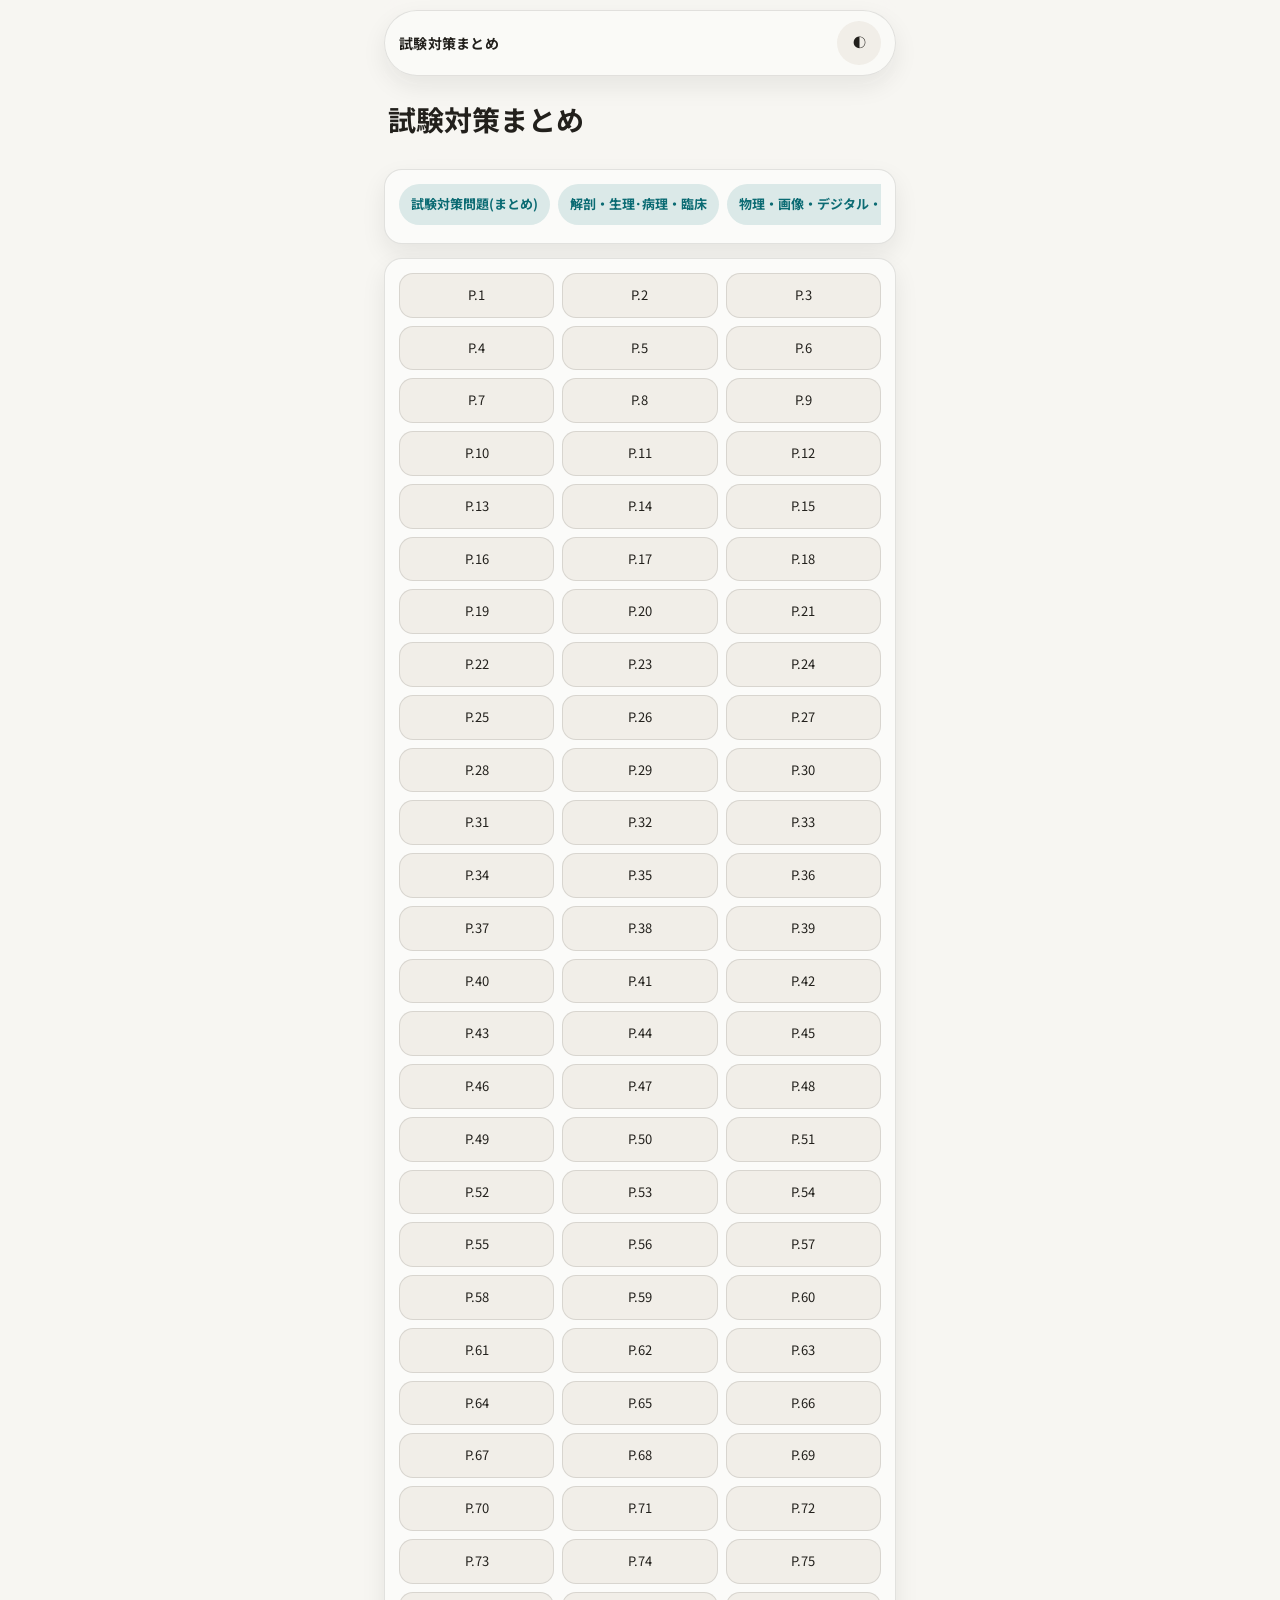
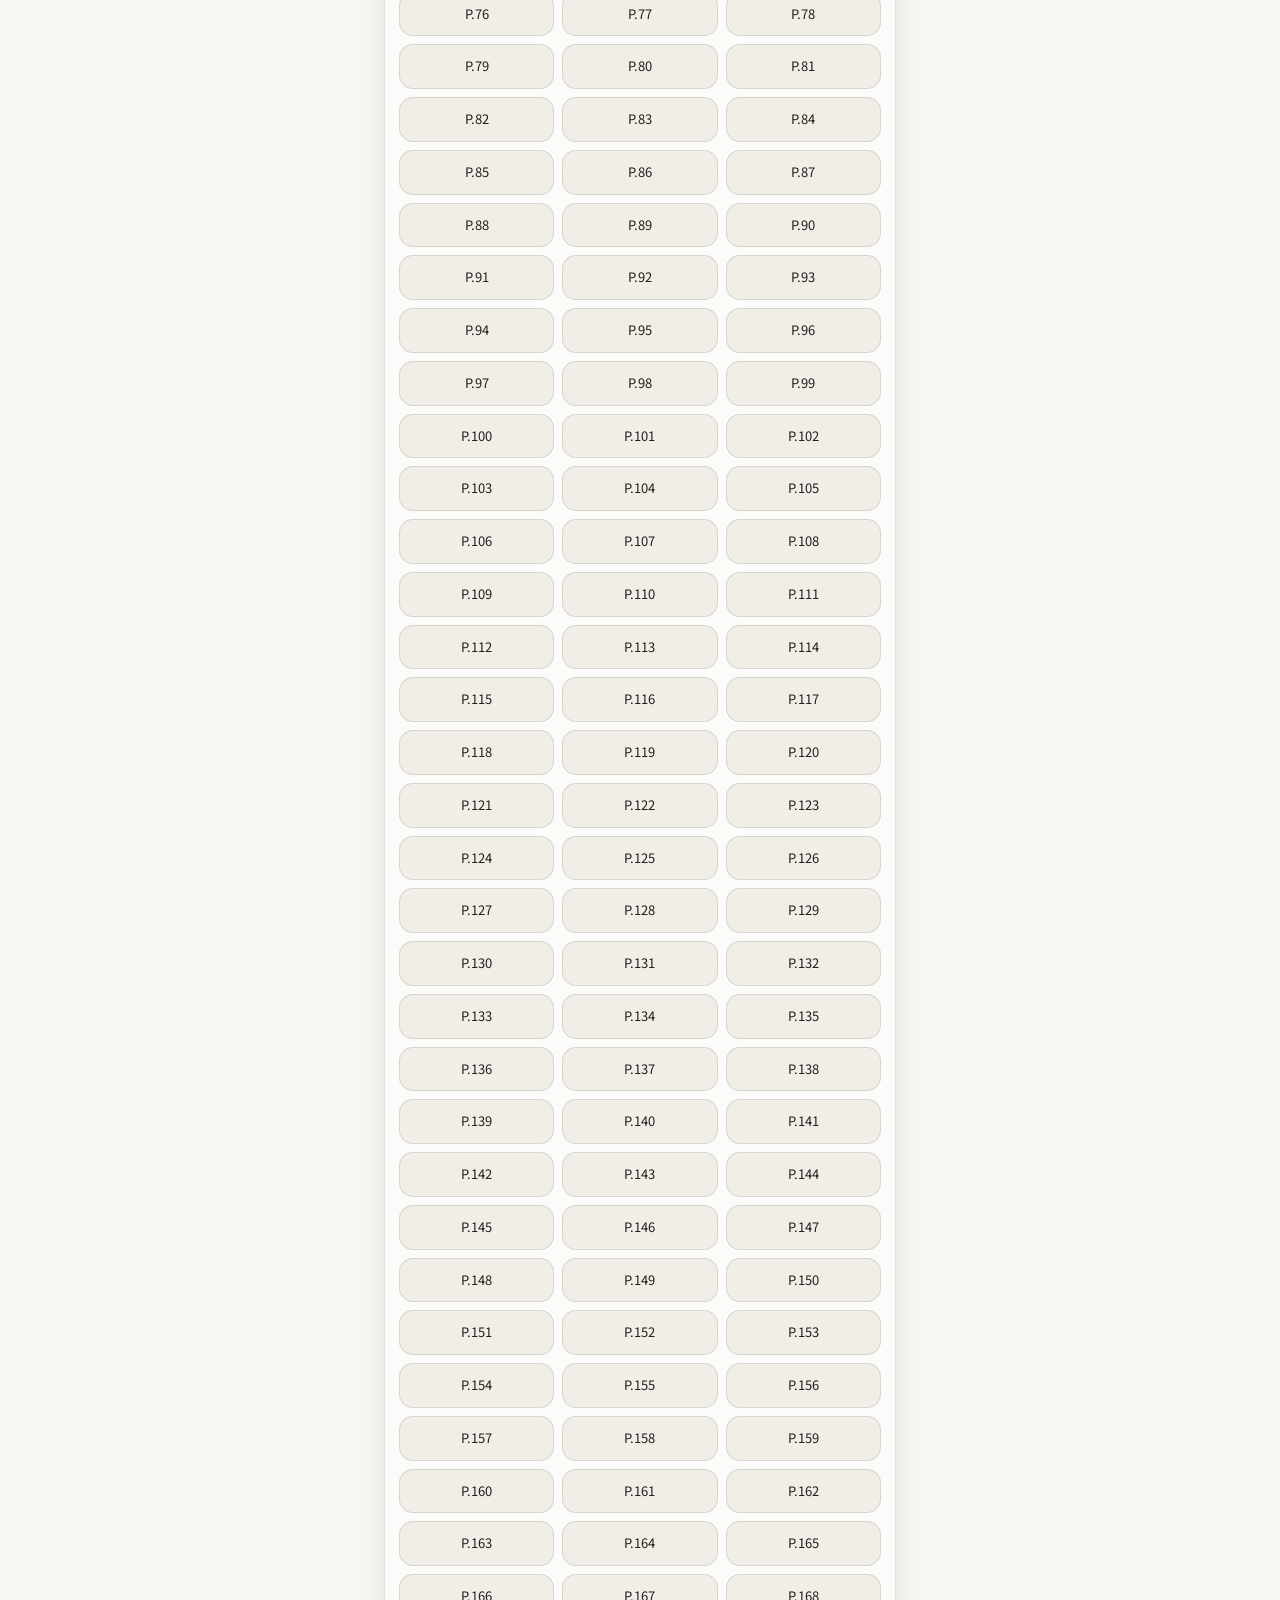
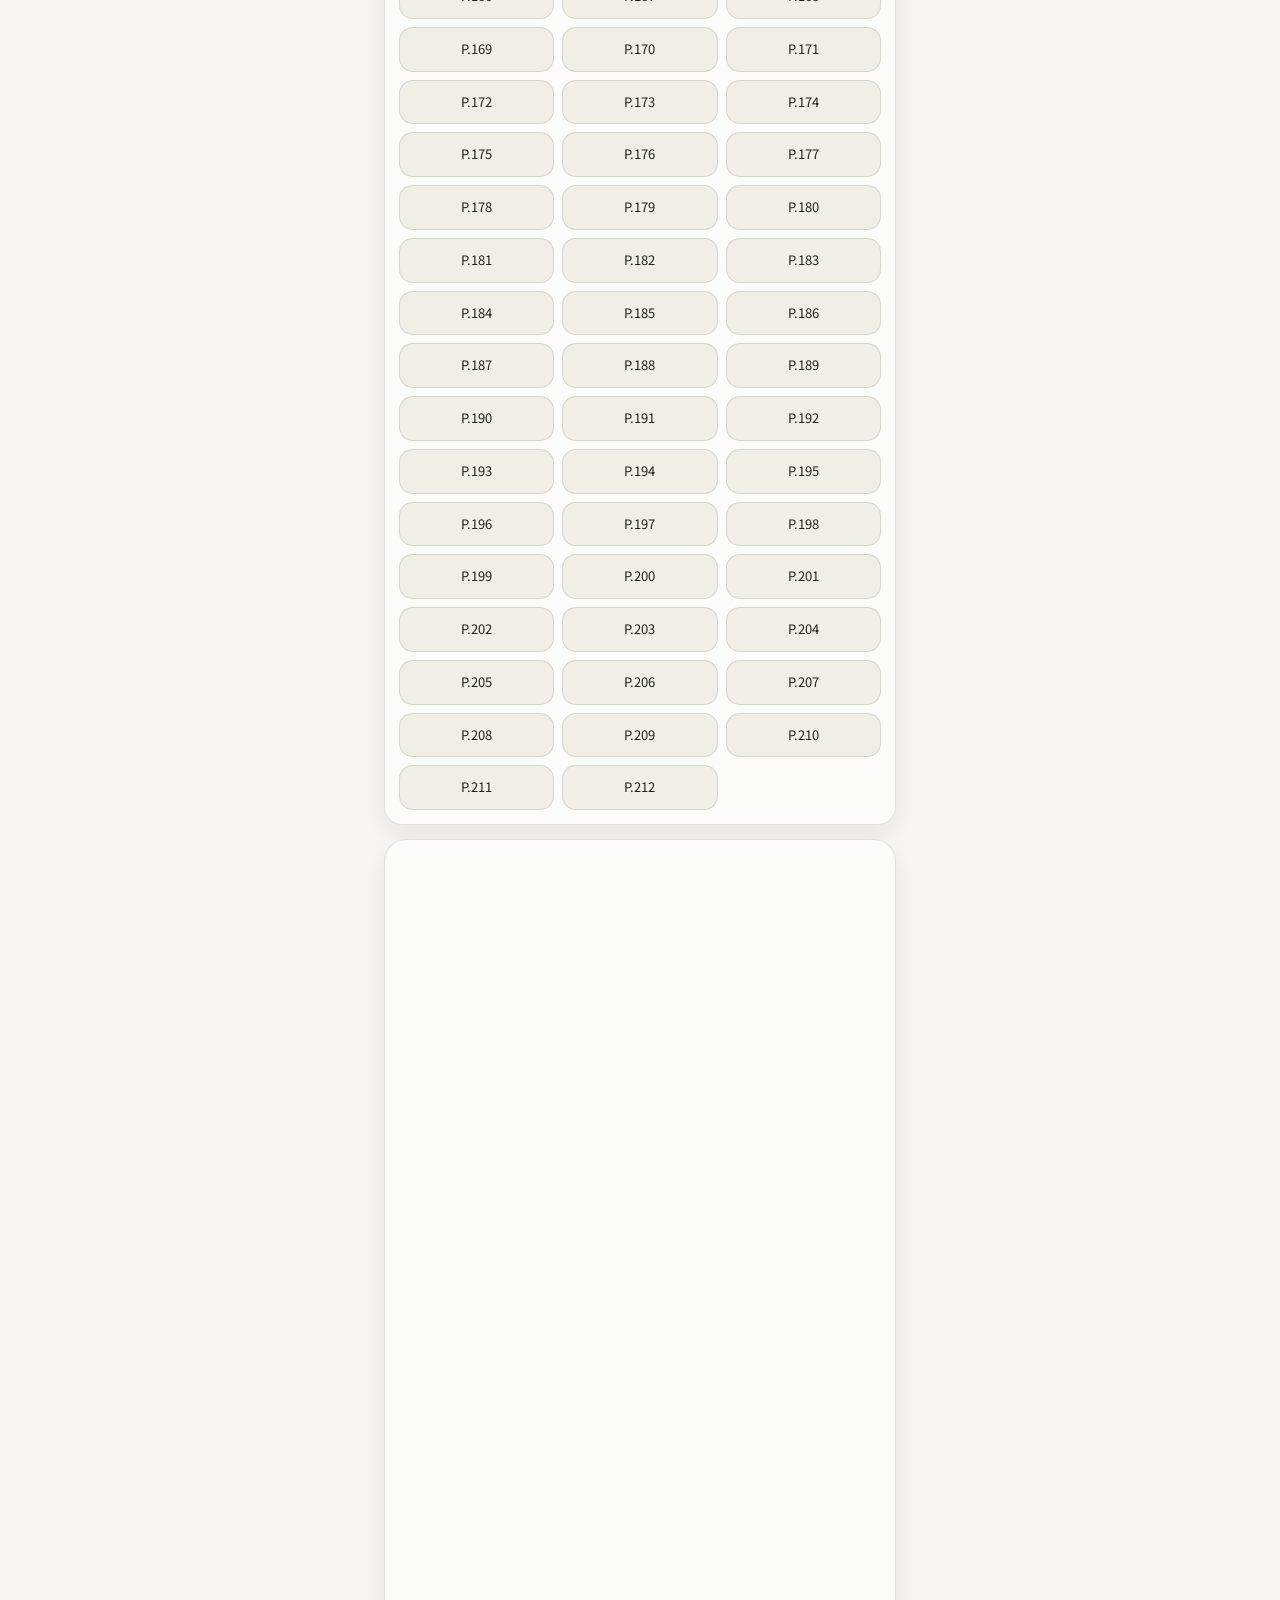
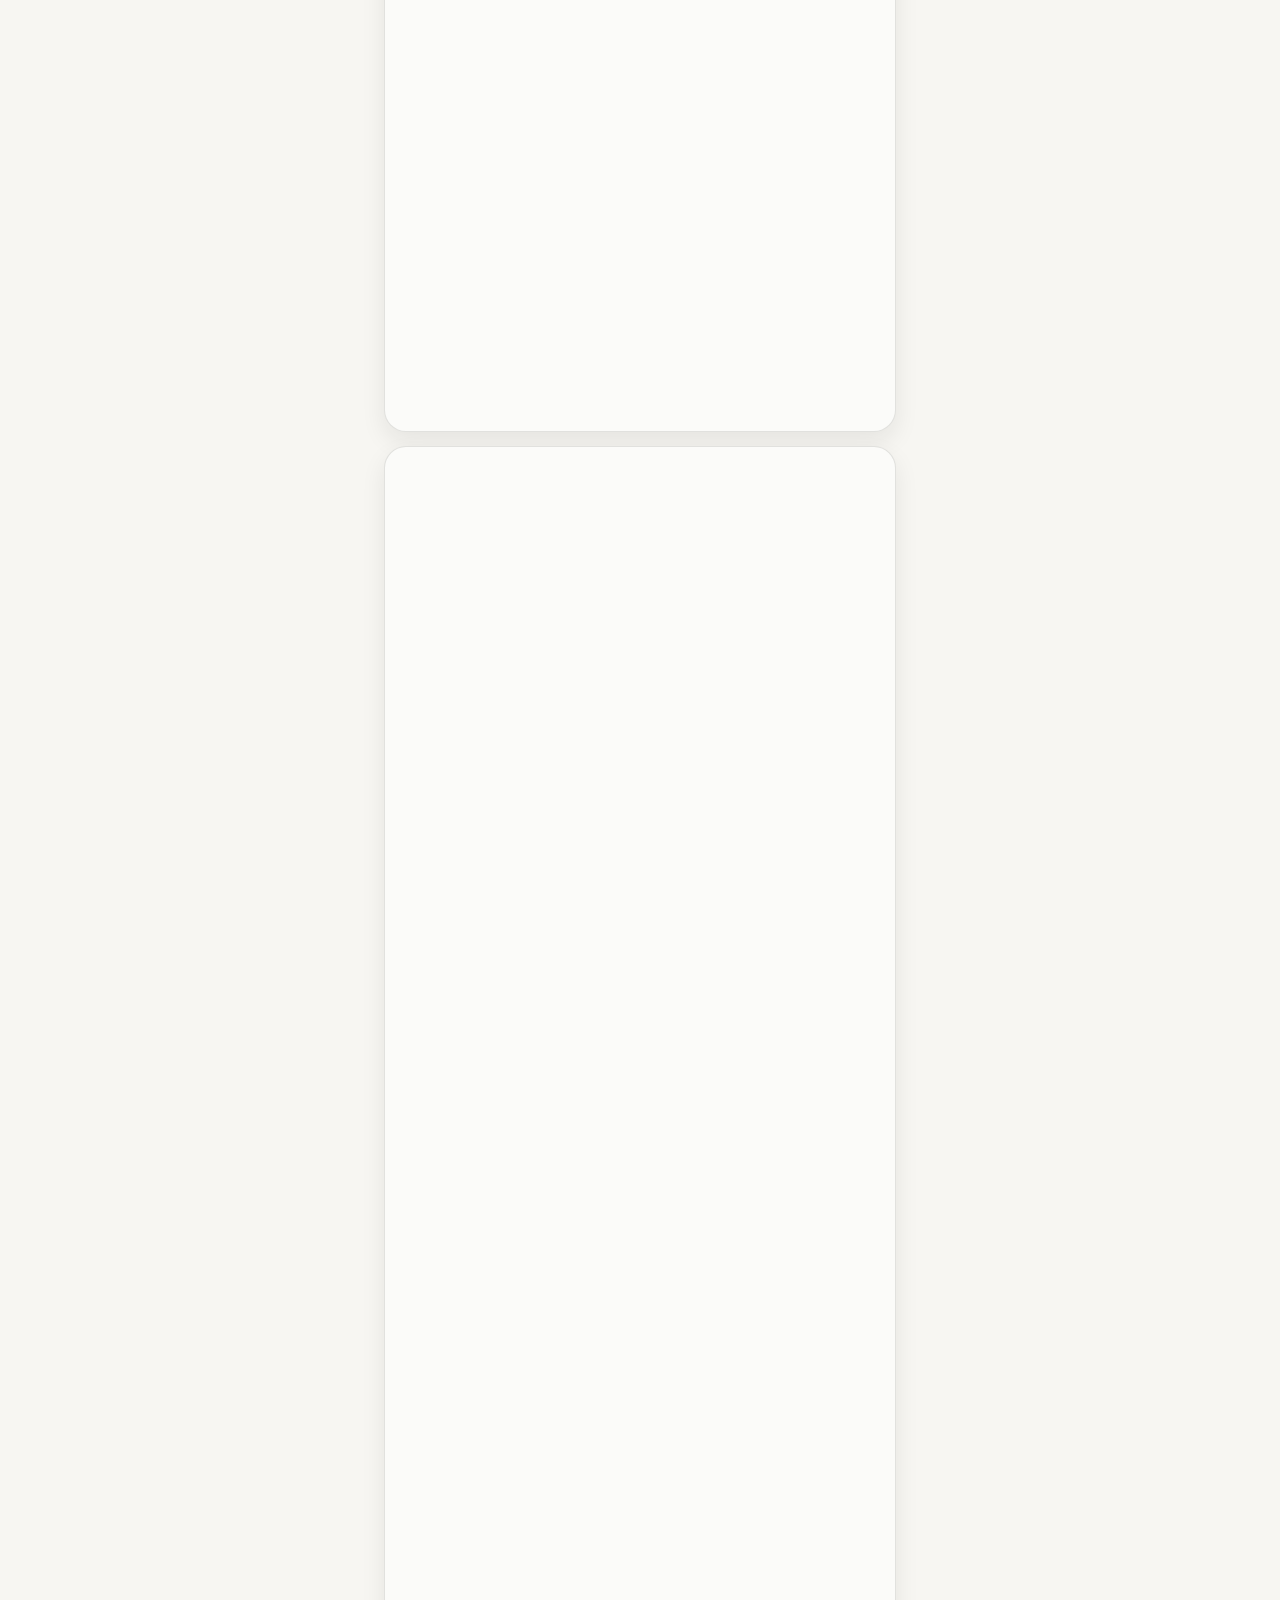
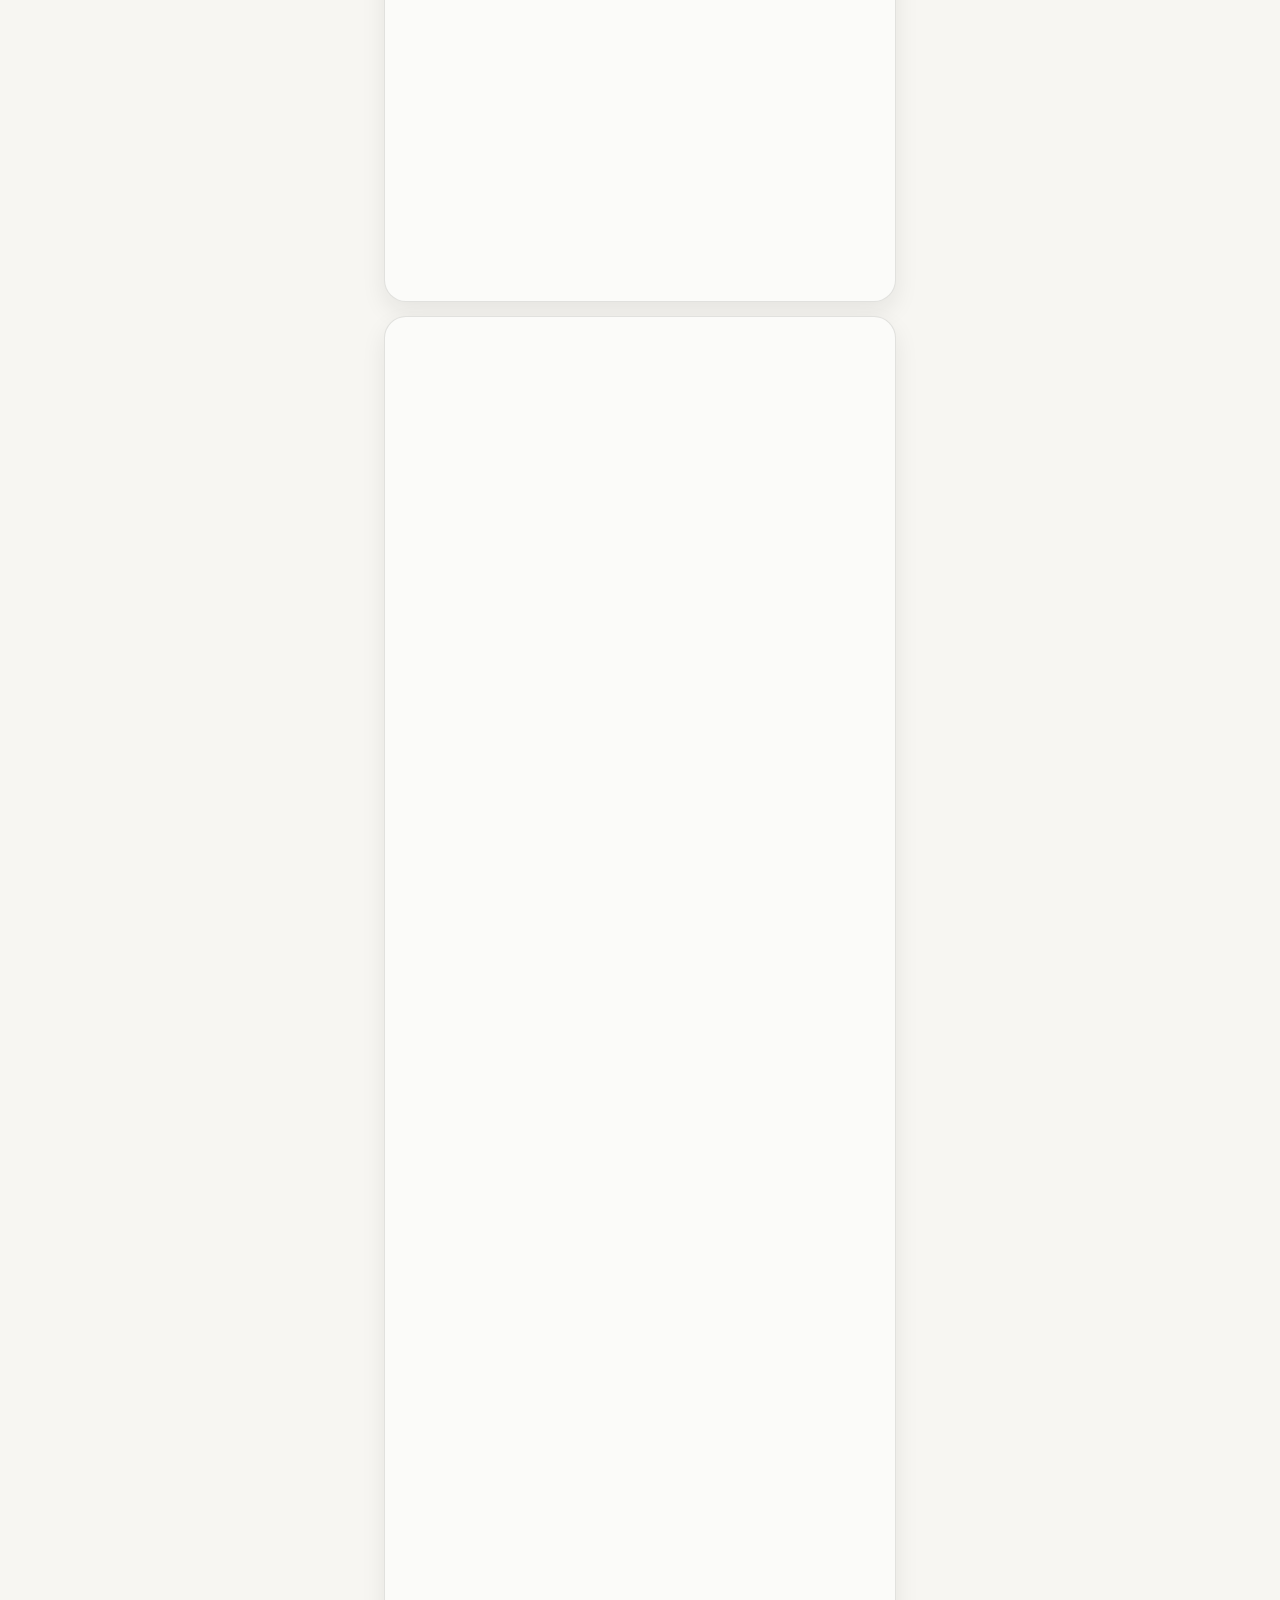
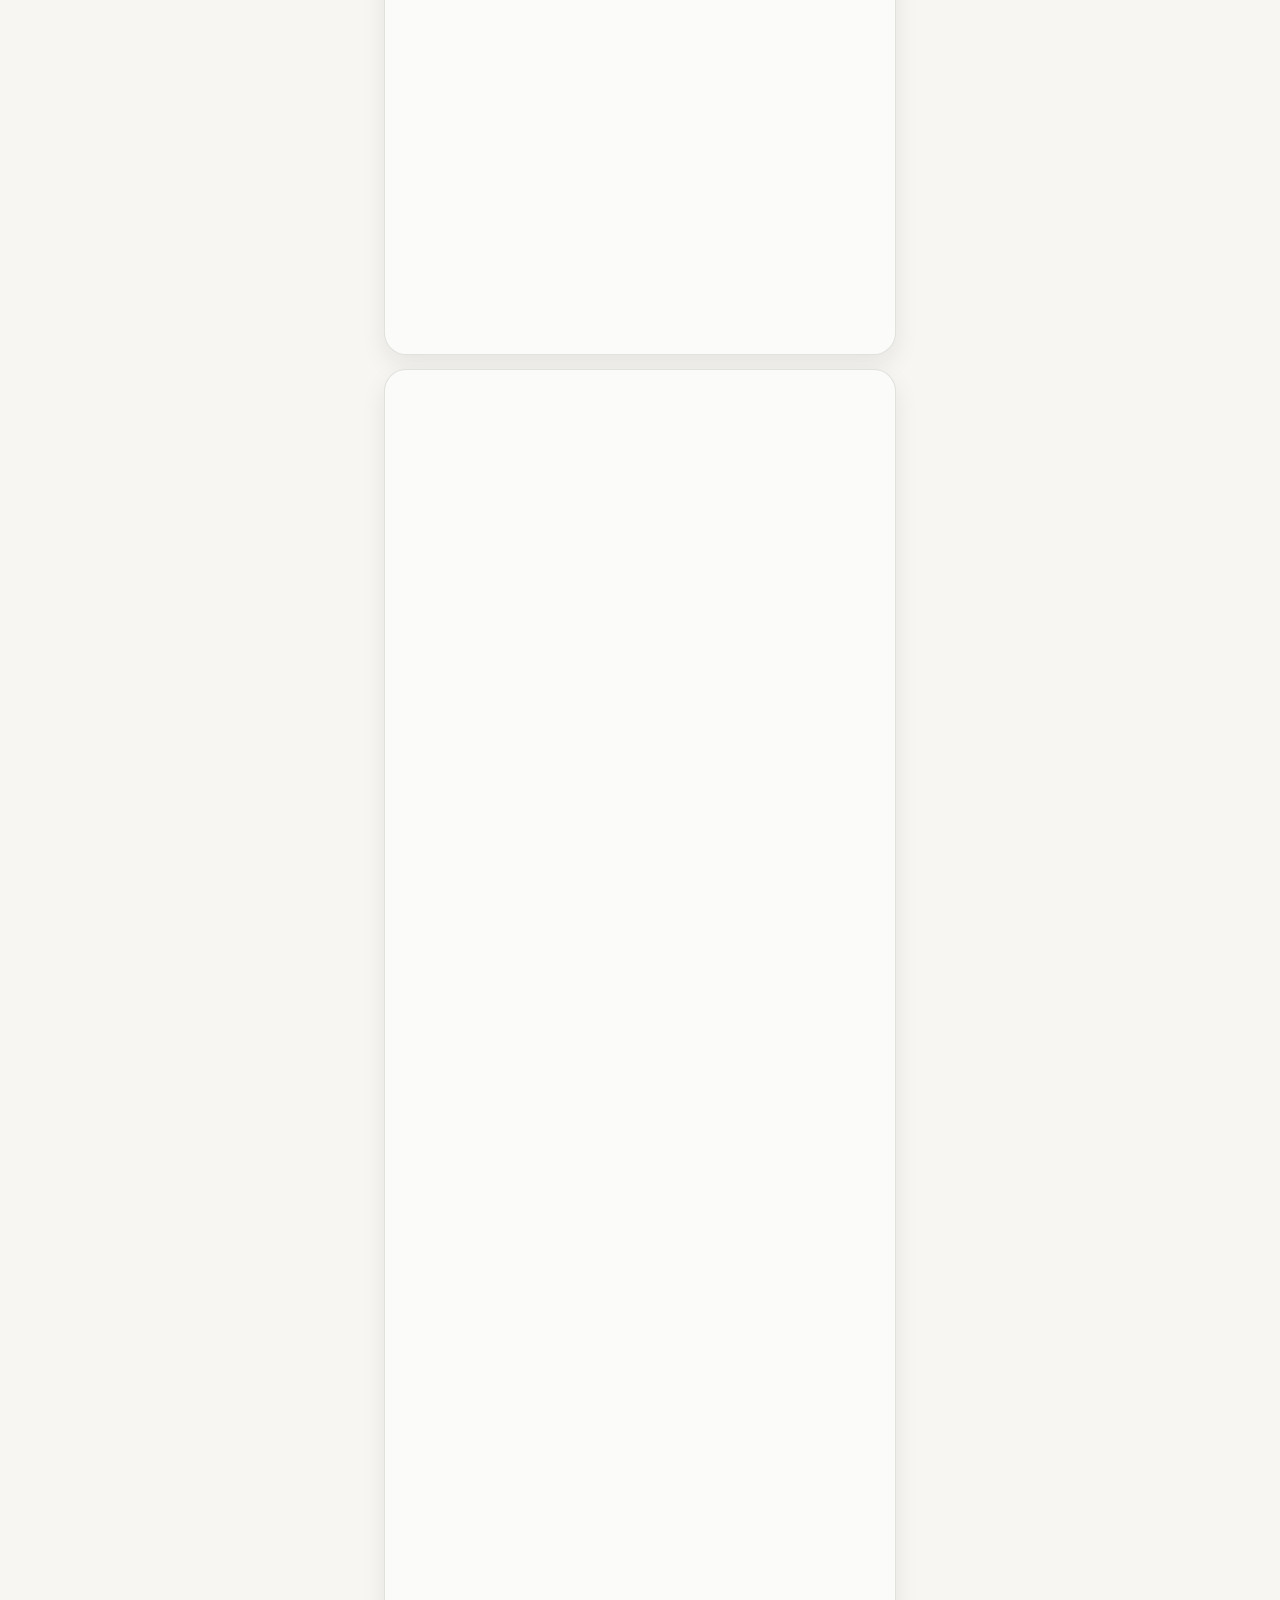
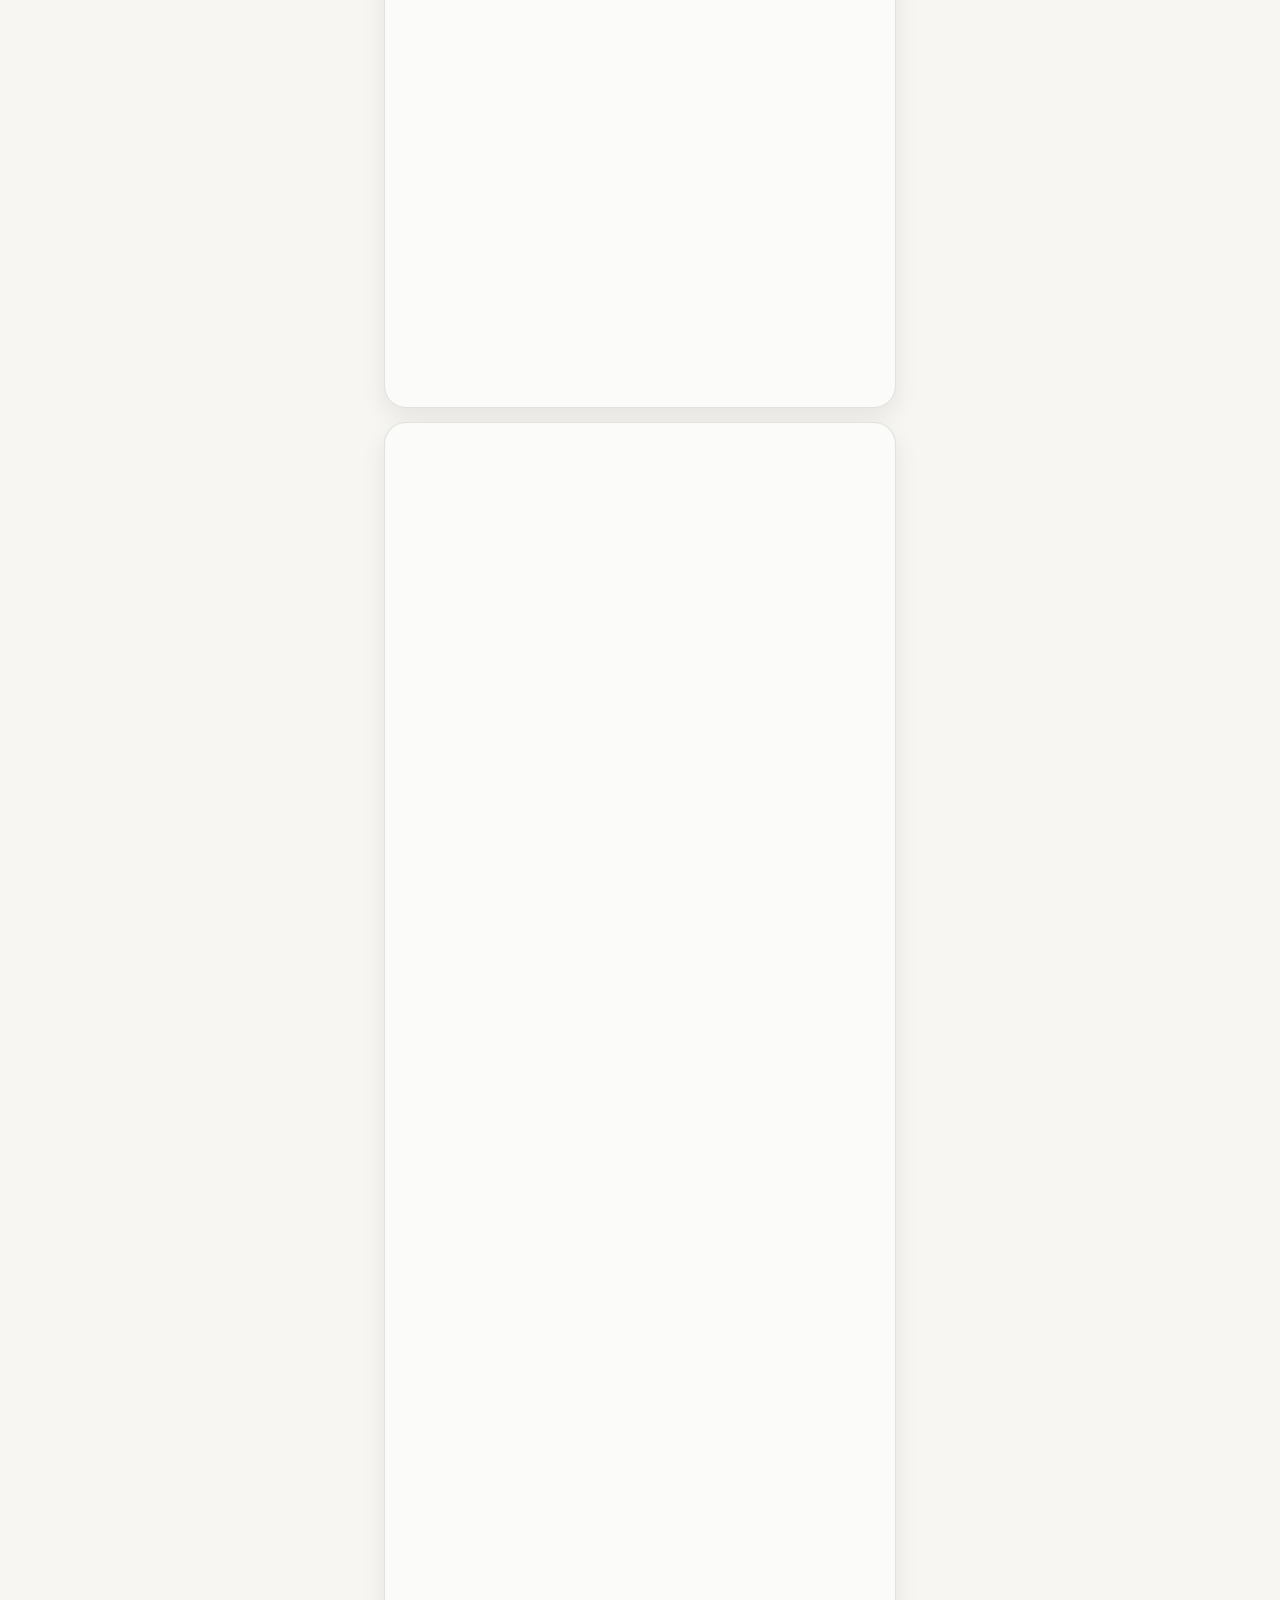
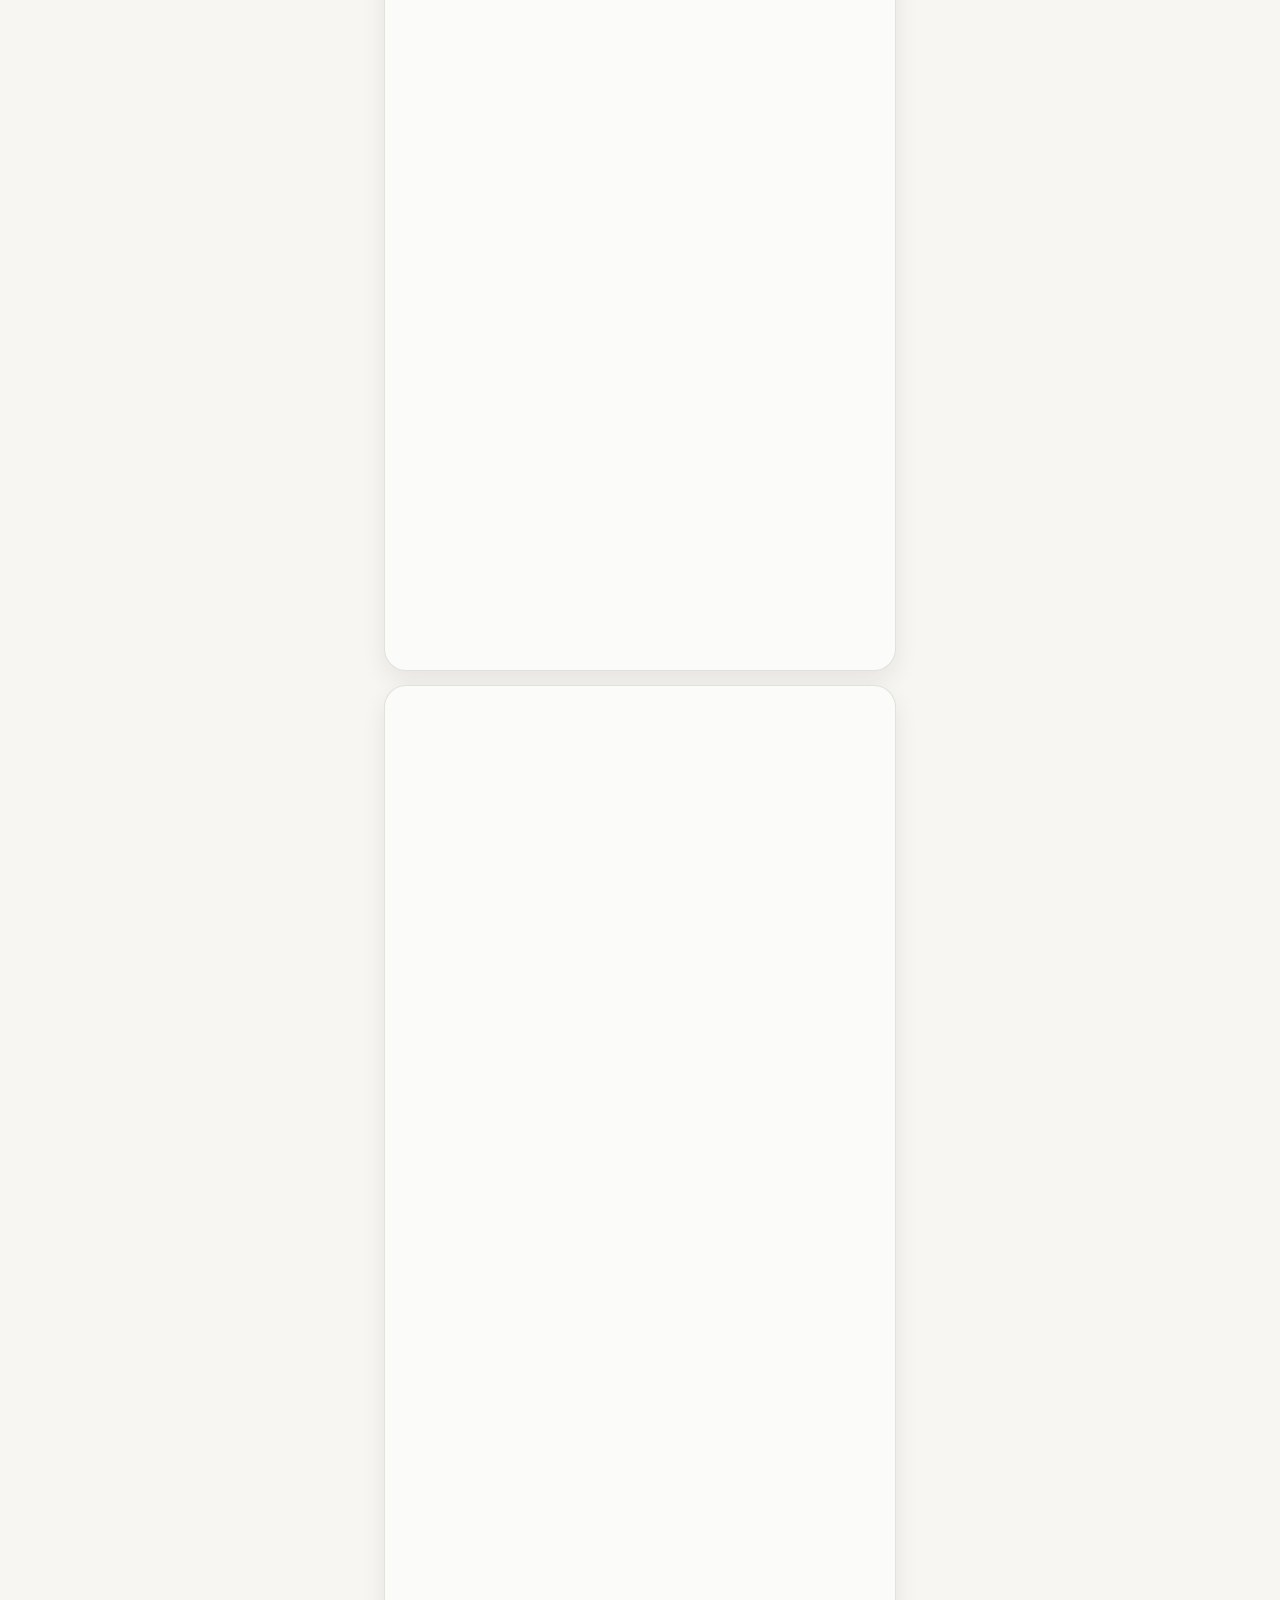
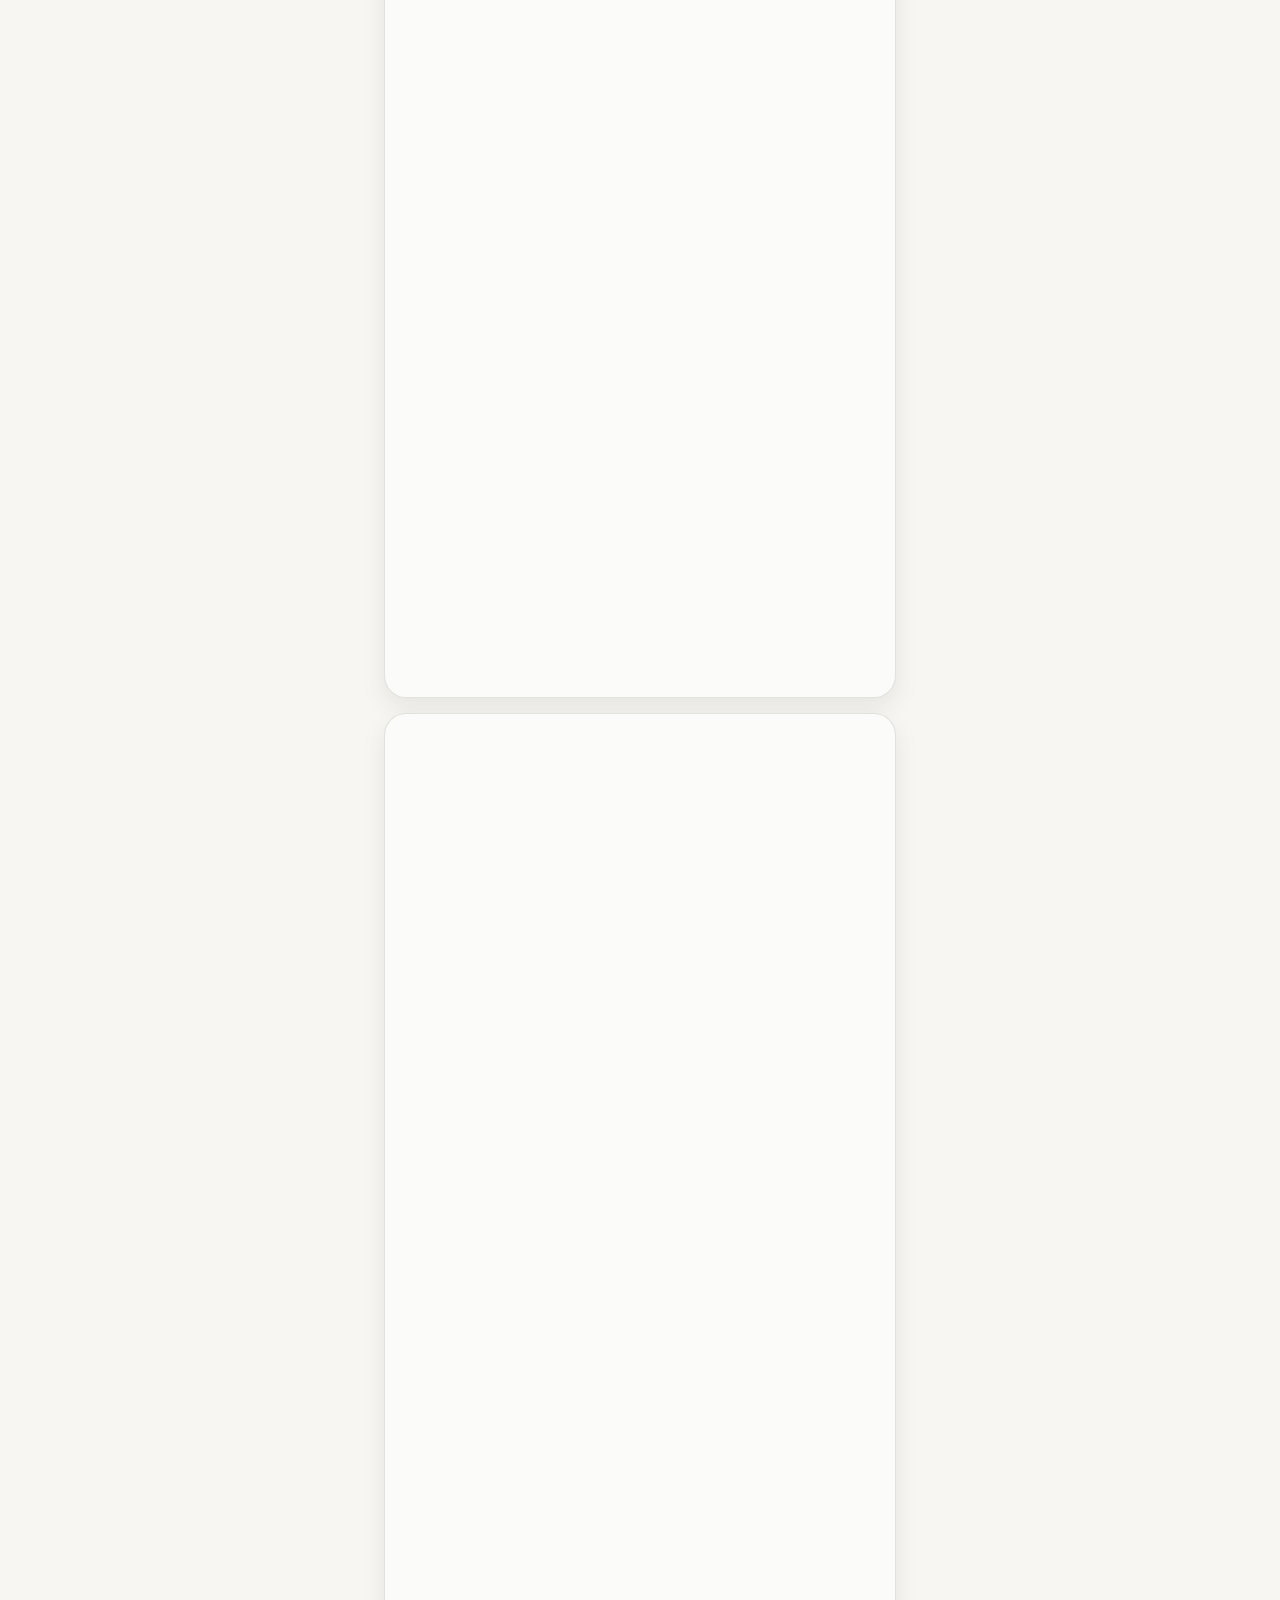
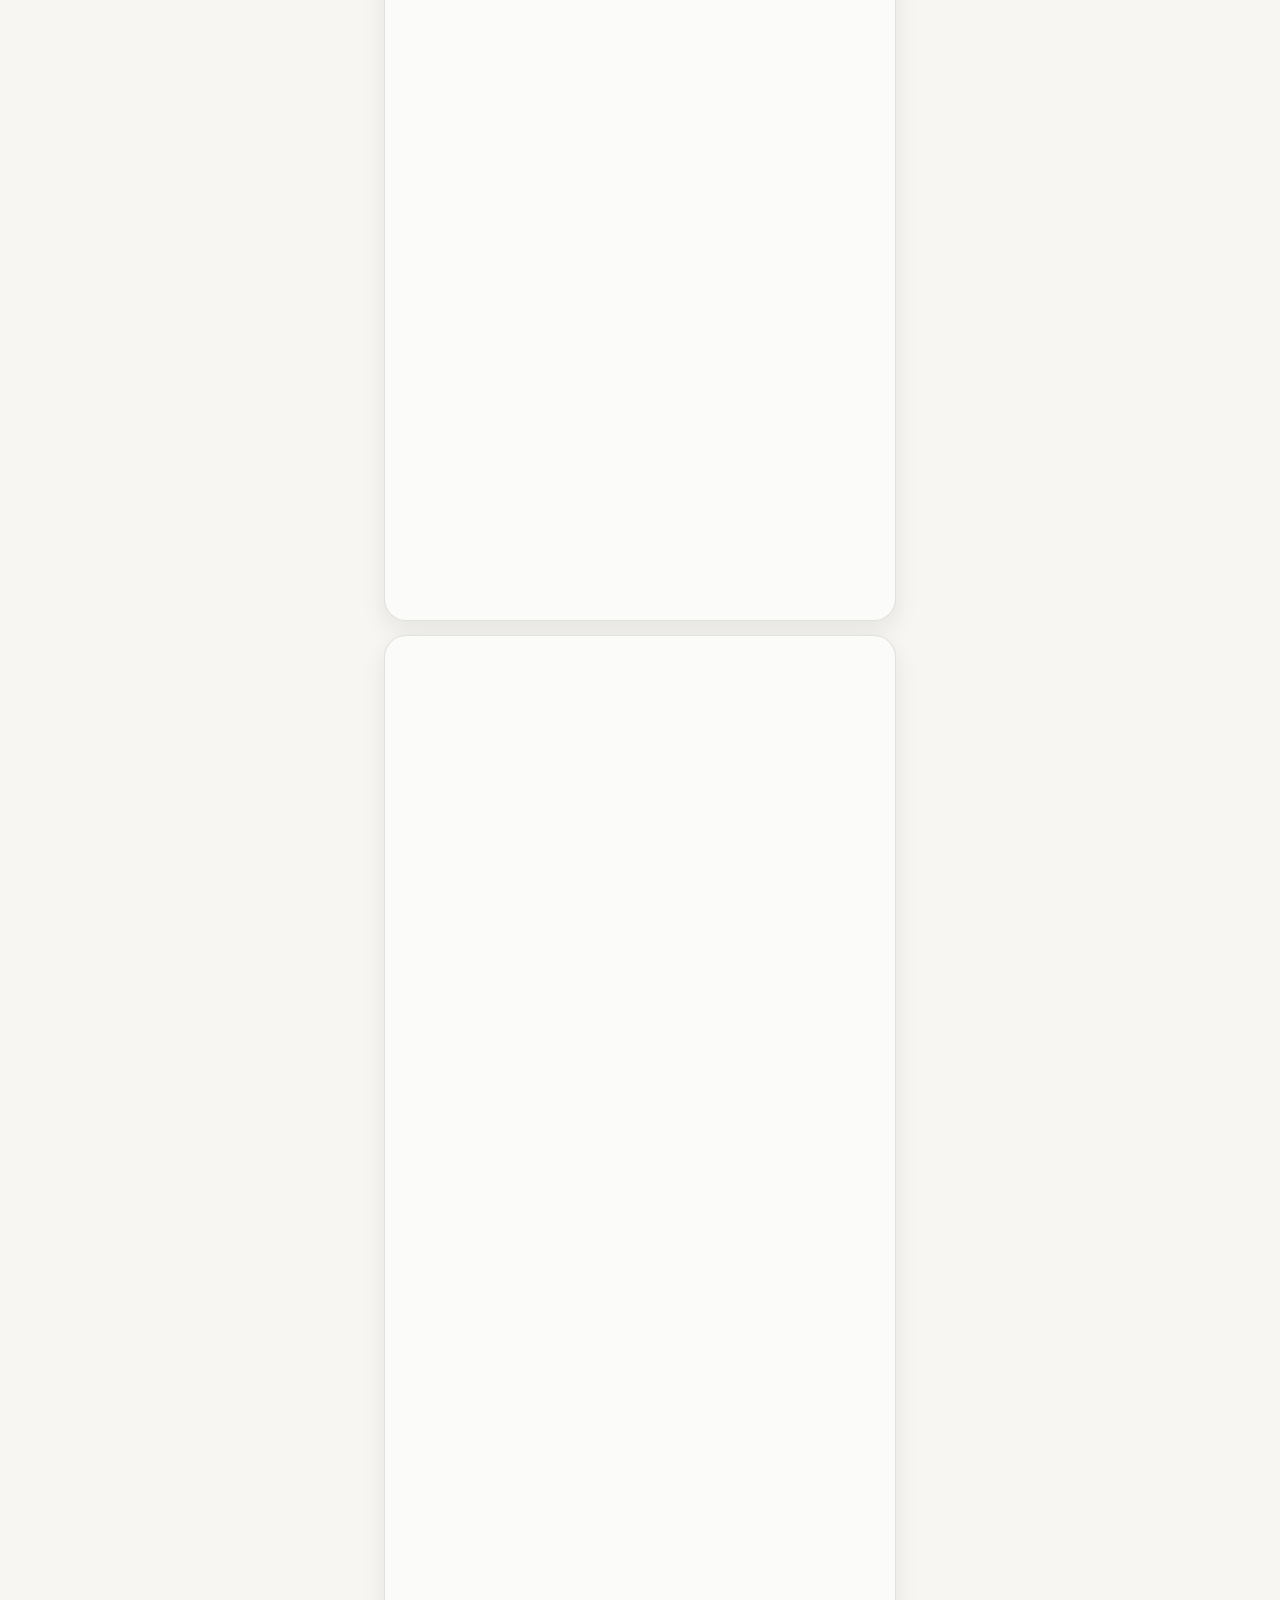
==== commit 169995dd: "問題追加" ====
--- a/summary.html
+++ b/summary.html
@@ -55,10 +55,8 @@
     </div>
 
     <header class="hero">
-      <h1>iPhone 13で読みやすい形に再構成</h1>
-      <p>1ページごとにカード化し、縦スクロールで読めるようにしたHTML版です。文字サイズはiPhoneで読みやすい16px基準にしています。</p>
+      <h1>試験対策まとめ</h1>
     </header>
-
     <section class="panel">
       <div class="navchips"><span class="chip">試験対策問題(まとめ)</span><span class="chip">解剖・生理･病理・臨床</span><span class="chip">物理・画像・デジタル・撮影機器</span><span class="chip">透過率と濃度の関係</span><span class="chip">デジタルに関する問題</span><span class="chip"> も可能 。平300dpi </span><span class="chip"> 比約 ％ 。小CRT 50 </span><span class="chip">乳癌検診</span></div>
     </section>
@@ -72,1273 +70,9656 @@
         <h2>P.1 試験対策問題(まとめ) / 解剖・生理･病理・臨床</h2>
         <a class="jump" href="#top">上へ</a>
       </header>
-      <div class="page-body">- 1 -<br>〔試験対策問題(まとめ)〕<br>〔解剖・生理･病理・臨床〕<br><span class="bullet">＊</span>乳腺組織は ～ 個程度の腺葉という単位に分かれていてる （○）15 25 。<br><span class="bullet">＊</span>乳腺組織は ～ 個の乳腺葉に分かれる （○）15 25 。<br><span class="bullet">＊</span>腺葉は両乳房で 個である （× ： つの乳房で ～ 個である。20 1 15 20。 ）<br><span class="bullet">＊</span>乳房は鎖骨と胸骨に支えられ大胸筋の上に横たわっている （○）。<br><span class="bullet">＊</span>胸骨筋とは胸骨に平行に走行する筋肉のことである （○ ：大胸筋の表面で胸骨に沿。 ）<br>うように縦走ないし斜走する小筋(異常筋)である。<br><span class="bullet">＊</span>乳汁分泌は下垂体後葉から分泌されるオキシトシンの作用とされている （○）。<br><span class="bullet">＊</span>乳児の吸乳刺激が母親の視床下部に作用してオキシトシンが分泌される （○）。<br><span class="bullet">＊</span>乳腺の病気はエストロゲンの影響を受けている （○）。<br><span class="bullet">＊</span>小葉は分泌物を産生する細乳管とそれを取り巻く小葉内間質からなる （○）。<br><span class="bullet">＊</span>乳腺細胞が集まると腺房になり、腺房が集まって小葉になる （○）。<br><span class="bullet">＊</span>乳汁の産生は腺房で行われ、その腺房の集まりが小葉である （○）。<br><span class="bullet">＊</span>乳汁を生産するのは腺房で、その集まりが小葉である （○）。<br><span class="bullet">＊</span>腺房と終末乳管(小葉)が乳汁を生産する。(○)<br><span class="bullet">＊</span>腺房上皮とその近くの終末乳管を合わせて小葉と呼ぶ （○）。<br><span class="bullet">＊</span>腺房上皮と小葉内終末乳管を合わせて小葉と呼ぶ （○）。<br><span class="bullet">＊</span>小葉は腺房上皮＋小葉内終末乳管である （○）。<br><span class="bullet">＊</span>小葉と小葉外終末乳管を合わせて と呼ぶ （○）TDLU 。<br><span class="bullet">＊</span>終末乳管と腺房上皮を合わせて と呼ぶ （○）TDLU 。<br><span class="bullet">＊</span> は小葉(腺房上皮＋小葉内終末乳管)と小葉外終末乳管を含んでいる （○）TDLU 。<br><span class="bullet">＊</span> は腺房上皮＋小葉内終末乳管＋小葉外終末乳管である （○）TDLU 。<br><span class="bullet">＊</span> はほとんどの乳癌の発生母地である （○）TDLU 。<br><span class="bullet">＊</span>リンパ節は乳房内のどこでもある （○）。<br><span class="bullet">＊</span>癌の発生場所は がほとんどである （○）TDLU 。<br><span class="bullet">＊</span>乳癌の発生母地は腹腔面を構成する腺上皮細胞である （○）。<br><span class="bullet">＊</span>乳癌は腺房から発生する （× ： 。乳癌の発生母地は腺腔面を構成する腺上皮細。 ） TDLU<br>胞である。<br><span class="bullet">＊</span>乳癌は乳管の 相性のうちの腺上皮に発生する （○ ：乳癌の発生母地は腺腔面を構成2 。 ）<br>する腺上皮細胞である。<br><span class="bullet">＊</span>小葉内にできる石灰化は悪性のことが多い （× ：良性の方が多い。基本的に良性疾。 ）<br>患は小葉から発生する。ほとんどの癌は から発生する。TDLU<br><span class="bullet">＊</span>乳腺組織のなかで、 ´領域に癌が発生する確率は ％である （× ：講習会にてCC 70 。 ）<br>約 ％と説明。文献では ％。50 55<br><span class="bullet">＊</span>乳癌の発生場所は と ’で ％を占める （× ： ％C C 80 55 。 ）<br><span class="bullet">＊</span>乳癌の発生確率は と ´を合わせて ％である （× ： ％C C 80 55 。 ）</div>
+      <div class="page-body">- 1 -<br>
+〔試験対策問題(まとめ)〕<br>
+〔解剖・生理･病理・臨床〕<br>
+
+      <span class="bullet">＊</span>乳腺組織は 15～25 個程度の腺葉という単位に分かれていてる （○）<br>
+      <span class="bullet">＊</span>乳腺組織は 15～25 個の乳腺葉に分かれる （○）<br>
+      <span class="bullet">＊</span>腺葉は両乳房で20個である （× ： 1つの乳房で 15～ 20個である。）<br>
+      <span class="bullet">＊</span>乳房は鎖骨と胸骨に支えられ大胸筋の上に横たわっている （○）。<br>
+      <span class="bullet">＊</span>胸骨筋とは胸骨に平行に走行する筋肉のことである （○ ：大胸筋の表面で胸骨に沿うように縦走ないし斜走する小筋(異常筋)である。<br>
+      <span class="bullet">＊</span>乳汁分泌は下垂体後葉から分泌されるオキシトシンの作用とされている （○）。<br>
+      <span class="bullet">＊</span>乳児の吸乳刺激が母親の視床下部に作用してオキシトシンが分泌される （○）。<br>
+      <span class="bullet">＊</span>乳腺の病気はエストロゲンの影響を受けている （○）。<br>
+      <span class="bullet">＊</span>小葉は分泌物を産生する細乳管とそれを取り巻く小葉内間質からなる （○）。<br>
+      <span class="bullet">＊</span>乳腺細胞が集まると腺房になり、腺房が集まって小葉になる （○）。<br>
+      <span class="bullet">＊</span>乳汁の産生は腺房で行われ、その腺房の集まりが小葉である （○）。<br>
+      <span class="bullet">＊</span>乳汁を生産するのは腺房で、その集まりが小葉である （○）。<br>
+      <span class="bullet">＊</span>腺房と終末乳管(小葉)が乳汁を生産する。(○)<br>
+      <span class="bullet">＊</span>腺房上皮とその近くの終末乳管を合わせて小葉と呼ぶ （○）。<br>
+      <span class="bullet">＊</span>腺房上皮と小葉内終末乳管を合わせて小葉と呼ぶ （○）。<br>
+      <span class="bullet">＊</span>小葉は腺房上皮＋小葉内終末乳管である （○）。<br>
+      <span class="bullet">＊</span>小葉と小葉外終末乳管を合わせてTDLUと呼ぶ （○）。<br>
+      <span class="bullet">＊</span>終末乳管と腺房上皮を合わせてTDLUと呼ぶ （○） 。<br>
+      <span class="bullet">＊</span>TDLUは小葉(腺房上皮＋小葉内終末乳管)と小葉外終末乳管を含んでいる （○）。<br>
+      <span class="bullet">＊</span>TDLUは腺房上皮＋小葉内終末乳管＋小葉外終末乳管である （○）<br>
+      <span class="bullet">＊</span>TDLUはほとんどの乳癌の発生母地である （○）。<br>
+      <span class="bullet">＊</span>リンパ節は乳房内のどこでもある （○）。<br>
+      <span class="bullet">＊</span>癌の発生場所はTDLUがほとんどである （○）。<br>
+      <span class="bullet">＊</span>乳癌の発生母地は腹腔面を構成する腺上皮細胞である （○）。<br>
+      <span class="bullet">＊</span>乳癌は腺房から発生する （× ：TDLU。乳癌の発生母地は腺腔面を構成する腺上皮細胞である。）<br>
+      <span class="bullet">＊</span>乳癌は乳管の2相性のうちの腺上皮に発生する （○ ：乳癌の発生母地は腺腔面を構成する腺上皮細胞である 。 ）<br>
+      <span class="bullet">＊</span>小葉内にできる石灰化は悪性のことが多い （× ：良性の方が多い。基本的に良性疾患は小葉から発生する。ほとんどの癌はTDLUから発生する。）<br>
+      <span class="bullet">＊</span>乳腺組織のなかで、CC´領域に癌が発生する確率は70％である （× ：講習会にて約50％と説明。文献では55％。）<br>
+      <span class="bullet">＊</span>乳癌の発生場所はCと C’で80 ％を占める （× ：55％ 。 ）<br>
+      <span class="bullet">＊</span>乳癌の発生確率はCと C´を合わせて80％である （× ：55％ 。 ）</div>
     </section><section class="page-card" id="p2">
       <header class="page-head">
         <h2>P.2</h2>
         <a class="jump" href="#top">上へ</a>
       </header>
-      <div class="page-body">- 2 -<br><span class="bullet">＊</span>ほとんどの乳腺疾患は小葉から発生する （○）。<br><span class="bullet">＊</span>良性病変は乳管より小葉で発生する （○）。<br><span class="bullet">＊</span>良性の病変は乳管からではなく小葉から発生する （○）。<br><span class="bullet">＊</span>乳腺の良性疾患は乳管から発生する （× ：小葉。 ）<br><span class="bullet">＊</span>乳腺の良性疾患は小葉より乳管から発生する （× ：小葉。 ）<br><span class="bullet">＊</span>乳腺の良性疾患の発生は末梢乳管からである （△ ：間違いではないが、正確には小。 ）<br>葉内終末乳管から発生する。<br><span class="bullet">＊</span>乳腺症には様々な病態があるが、それぞれの病態で癌への危険度が違う （○）。<br><span class="bullet">＊</span>乳腺症は線維嚢胞症とも呼ばれている （○）。<br>※乳腺症の部分像<br>：アポクリン化生、閉塞性腺症、嚢胞、乳管乳頭腫症、線維腺腫症(同義：線維腺腫性<br>過形成 、小葉増生症、硬化性腺症）<br><span class="bullet">＊</span>異型乳管過形成は分類不能な腫瘍である （× ：組織学的分類では乳腺症構成成分。。 ）<br><span class="bullet">＊</span>線維腺腫様過形成は分類不能腫瘍である （× ：組織学的分類では乳腺症構成成分。。 ）<br>線維腺腫症の同義語。<br><span class="bullet">＊</span>乳腺症は閉経前より閉経後のほうが発生頻度が低い （○）。<br><span class="bullet">＊</span>乳腺症にはいくつかの種類があるが、中には乳癌発生の危険を含むものがある （○）。<br><span class="bullet">＊</span>乳腺症や良性の乳管内乳頭腫で血性の分泌物が出ることがある （○）。<br><span class="bullet">＊</span>乳腺症と診断されたら乳癌のリスクは低い （× ：高くなる。。 ）<br><span class="bullet">＊</span>乳腺症には四型ある （× ：線維腺腫は、管内型、管周囲型、類臓器型、乳腺症型に。 ）<br>分類される。<br>、 、 、 、 、<span class="bullet">＊</span>良性上皮性腫瘍は乳管内乳頭腫 乳管腺腫 乳頭部腺腫 腺腫(管状腺腫 授乳性腺腫)<br>腺筋上皮腫の つに分類される （○）5 。<br>※結合織性および上皮性混合腫瘍(乳腺腫瘍の組織学的分類)<br>線維腺腫、葉状腫瘍(葉状嚢胞肉腫)、癌肉腫<br><span class="bullet">＊</span>顆粒細胞腫は分類不能腫瘍である （× ：非上皮性腫瘍の軟部腫瘍である。。 ）<br>※非上皮性腫瘍(軟部腫瘍)<br>①良性腫瘍および腫瘍様病変<br>線維腫、肥大性瘢痕およびケロイド、結節性筋膜炎、線維腫症、皮膚線維腫、脂肪腫お<br>よび血管脂肪腫、平滑筋腫、血管腫、神経線維腫および神経鞘腫、顆粒細胞腫。<br>②悪性腫瘍<br>血管肉腫、その他の軟部肉腫、乳房切除後リンパ管肉腫。<br><span class="bullet">＊</span>嚢胞は複数存在すると乳癌リスクである （○）。<br><span class="bullet">＊</span>嚢胞は複数存在すると悪性の可能性がある （○）。<br><span class="bullet">＊</span>乳管内乳頭腫は乳腺症のひとつである （× ：乳管乳頭腫症。 ）<br><span class="bullet">＊</span>乳管腺腫( )は良性疾患であるが、マンモグラム上偽浸潤像を伴うことがductal adenoma<br>あり、診断に注意を要する （○）。<br><span class="bullet">＊</span>乳管腺腫はマンモグラフィ上偽浸潤を伴うことがあり、注意が必要である （○）。<br><span class="bullet">＊</span>乳管腺腫は画像診断、細胞診、組織診断ともに悪性と間違われやすい組織型である。特<br>に細胞診ではアポクリン癌と診断されることがある （○）。</div>
+      <div class="page-body">- 2 -<br>
+      <span class="bullet">＊</span>ほとんどの乳腺疾患は小葉から発生する （○）。<br>
+      <span class="bullet">＊</span>良性病変は乳管より小葉で発生する （○）。<br>
+      <span class="bullet">＊</span>良性の病変は乳管からではなく小葉から発生する （○）。<br>
+      <span class="bullet">＊</span>乳腺の良性疾患は乳管から発生する （× ：小葉。 ）<br>
+      <span class="bullet">＊</span>乳腺の良性疾患は小葉より乳管から発生する （× ：小葉。 ）<br>
+      <span class="bullet">＊</span>乳腺の良性疾患の発生は末梢乳管からである （△ ：間違いではないが、正確には小葉内終末乳管から発生する。 ）<br>
+      <span class="bullet">＊</span>乳腺症には様々な病態があるが、それぞれの病態で癌への危険度が違う （○）。<br>
+      <span class="bullet">＊</span>乳腺症は線維嚢胞症とも呼ばれている （○）。※乳腺症の部分像：アポクリン化生、閉塞性腺症、嚢胞、乳管乳頭腫症、線維腺腫症(同義：線維腺腫性過形成 、小葉増生症、硬化性腺症）<br>
+<span class="bullet">＊</span>異型乳管過形成は分類不能な腫瘍である （× ：組織学的分類では乳腺症構成成分。。 ）<br>
+<span class="bullet">＊</span>線維腺腫様過形成は分類不能腫瘍である （× ：組織学的分類では乳腺症構成成分。。 ）<br>
+線維腺腫症の同義語。<br>
+<span class="bullet">＊</span>乳腺症は閉経前より閉経後のほうが発生頻度が低い （○）。<br>
+<span class="bullet">＊</span>乳腺症にはいくつかの種類があるが、中には乳癌発生の危険を含むものがある （○）。<br>
+<span class="bullet">＊</span>乳腺症や良性の乳管内乳頭腫で血性の分泌物が出ることがある （○）。<br>
+<span class="bullet">＊</span>乳腺症と診断されたら乳癌のリスクは低い （× ：高くなる。。 ）<br>
+<span class="bullet">＊</span>乳腺症には四型ある （× ：線維腺腫は、管内型、管周囲型、類臓器型、乳腺症型に。 ）<br>
+分類される。<br>
+、 、 、 、 、<span class="bullet">＊</span>良性上皮性腫瘍は乳管内乳頭腫 乳管腺腫 乳頭部腺腫 腺腫(管状腺腫 授乳性腺腫)<br>
+腺筋上皮腫の つに分類される （○）5 。<br>
+※結合織性および上皮性混合腫瘍(乳腺腫瘍の組織学的分類)<br>
+線維腺腫、葉状腫瘍(葉状嚢胞肉腫)、癌肉腫<br>
+<span class="bullet">＊</span>顆粒細胞腫は分類不能腫瘍である （× ：非上皮性腫瘍の軟部腫瘍である。。 ）<br>
+※非上皮性腫瘍(軟部腫瘍)<br>
+①良性腫瘍および腫瘍様病変<br>
+線維腫、肥大性瘢痕およびケロイド、結節性筋膜炎、線維腫症、皮膚線維腫、脂肪腫お<br>
+よび血管脂肪腫、平滑筋腫、血管腫、神経線維腫および神経鞘腫、顆粒細胞腫。<br>
+②悪性腫瘍<br>
+血管肉腫、その他の軟部肉腫、乳房切除後リンパ管肉腫。<br>
+<span class="bullet">＊</span>嚢胞は複数存在すると乳癌リスクである （○）。<br>
+<span class="bullet">＊</span>嚢胞は複数存在すると悪性の可能性がある （○）。<br>
+<span class="bullet">＊</span>乳管内乳頭腫は乳腺症のひとつである （× ：乳管乳頭腫症。 ）<br>
+<span class="bullet">＊</span>乳管腺腫( )は良性疾患であるが、マンモグラム上偽浸潤像を伴うことがductal adenoma<br>
+あり、診断に注意を要する （○）。<br>
+<span class="bullet">＊</span>乳管腺腫はマンモグラフィ上偽浸潤を伴うことがあり、注意が必要である （○）。<br>
+<span class="bullet">＊</span>乳管腺腫は画像診断、細胞診、組織診断ともに悪性と間違われやすい組織型である。特<br>
+に細胞診ではアポクリン癌と診断されることがある （○）。</div>
     </section><section class="page-card" id="p3">
       <header class="page-head">
         <h2>P.3</h2>
         <a class="jump" href="#top">上へ</a>
       </header>
-      <div class="page-body">- 3 -<br><span class="bullet">＊</span>乳管腺腫はマンモグラフィで辺縁が微細鋸歯状に見えることがあるため、注意する。<br>（○）<br><span class="bullet">＊</span>乳管腺腫は鋸歯状の腫瘤を呈する （○）。<br><span class="bullet">＊</span>乳管腺腫は微細鋸歯状を呈することがある （○）。<br>。 （ ）<span class="bullet">＊</span>乳管腺腫の同義語として硬化性乳管内乳頭腫( )がある ○scleroticintraductal papilloma<br><span class="bullet">＊</span>乳管乳頭腫症はしばしば になる （○）DCIS 。<br><span class="bullet">＊</span>乳管内乳頭腫はほとんどが非浸潤性癌になる（× ：乳癌のリスク因子であるが、ほと）<br>んど非浸潤癌になるとは限らない。<br><span class="bullet">＊</span>乳管内乳頭腫の多くは非浸潤癌になる （× ：稀に非浸潤癌になる。。 ）<br><span class="bullet">＊</span>乳管内乳頭腫は放っておくと になる △ ：必ずなるとは限らない しばしば 稀DCIS 。 （ ） 。 （<br>に） になる。乳管内乳頭腫は放っておくと、必ず になる。これは（× 。DCIS DCIS ）<br><span class="bullet">＊</span>乳管内乳頭腫で間質が瘢痕状になったものを乳管腺腫という （○）。<br><span class="bullet">＊</span>乳管内乳頭腫は非上皮性腫瘍である （× ：上皮性腫瘍。。 ）<br><span class="bullet">＊</span>乳管内乳頭腫と との鑑別は細胞針・針生検でわかる （○）DCIS 。<br><span class="bullet">＊</span>乳管内乳頭腫が末端部にできることは稀である （○）。<br><span class="bullet">＊</span>乳管内乳頭腫は末梢側にできることはない （× ：末梢側にもできる。。 ）<br><span class="bullet">＊</span>乳管内乳頭腫は年齢とともに悪性化しやすくなる （○）。<br><span class="bullet">＊</span>乳管内乳頭腫の多くは高齢になると悪性になる可能性が高い （○ ：高齢者や多発性、。 ）<br>腫瘍径の大きいものに癌である可能性が高い傾向にある。<br><span class="bullet">＊</span>多くの乳管内乳頭腫は年をとると悪性になる （△ ：年をとると、確率は高くなるが、。 ）<br>必ず悪性になるわけではない。高齢者の場合、上皮過形成や癌を合併することが多いと<br>いわれている。特に末梢乳管に発生する多発性乳管内乳頭腫は癌発生のリスク病変とし<br>ての報告がみられ、これらは異型を伴う上皮過形成と合併することが多いことから前癌<br>性病変としてとらえ、注意深く経過観察する必要がある。一般に乳管内乳頭腫と癌の関<br>係については大きな乳管で孤立性のものより、末梢乳管で多発するもののほうが癌化の<br>危険性が高いと考えられている。<br><span class="bullet">＊</span>多くの乳管内乳頭腫は年をとると悪性になる確率が高くなる （○ ：確実に○。 ）<br><span class="bullet">＊</span>嚢胞内乳頭腫は良性の上皮性腫瘍である （○）。<br><span class="bullet">＊</span>嚢胞内乳頭腫は乳管内で起こる上皮性の良性腫瘍である （○）。<br><span class="bullet">＊</span>嚢胞内乳頭腫は比較的辺縁明瞭な腫瘤像を形成する （○）。<br><span class="bullet">＊</span>嚢胞内乳頭腫と非浸潤癌はマンモグラフィでは判別ができない （○）。<br><span class="bullet">＊</span>嚢胞内腫瘍は年齢により良悪性が異なる （○）。<br><span class="bullet">＊</span>嚢胞内腫瘍の良悪性は年齢に関係ない （× ：高齢になるほど悪性の確率が高くなる。。 ）<br><span class="bullet">＊</span> 歳の嚢胞内腫瘍は癌を第一に考える （○）70 。<br><span class="bullet">＊</span> 歳以上の単純性嚢胞はほとんどが良性である （○ ：複合性嚢胞における悪性の可70 。 ）<br>能性は ％である。0.3<br><span class="bullet">＊</span>ポップコーンサインは嚢胞の萎縮によってできる （× ：線維腺腫の退縮によってで。 ）<br>きる。<br><span class="bullet">＊</span> カルシウムは嚢胞内の の沈着によるものである （○）Milk of Ca 。<br><span class="bullet">＊</span> 歳未満の硬い腫瘤は良性の可能性が高い （○）20 。</div>
+      <div class="page-body">- 3 -<br>
+<span class="bullet">＊</span>乳管腺腫はマンモグラフィで辺縁が微細鋸歯状に見えることがあるため、注意する。<br>
+（○）<br>
+<span class="bullet">＊</span>乳管腺腫は鋸歯状の腫瘤を呈する （○）。<br>
+<span class="bullet">＊</span>乳管腺腫は微細鋸歯状を呈することがある （○）。<br>
+。 （ ）<span class="bullet">＊</span>乳管腺腫の同義語として硬化性乳管内乳頭腫( )がある ○scleroticintraductal papilloma<br>
+<span class="bullet">＊</span>乳管乳頭腫症はしばしば になる （○）DCIS 。<br>
+<span class="bullet">＊</span>乳管内乳頭腫はほとんどが非浸潤性癌になる（× ：乳癌のリスク因子であるが、ほと）<br>
+んど非浸潤癌になるとは限らない。<br>
+<span class="bullet">＊</span>乳管内乳頭腫の多くは非浸潤癌になる （× ：稀に非浸潤癌になる。。 ）<br>
+<span class="bullet">＊</span>乳管内乳頭腫は放っておくと になる △ ：必ずなるとは限らない しばしば 稀DCIS 。 （ ） 。 （<br>
+に） になる。乳管内乳頭腫は放っておくと、必ず になる。これは（× 。DCIS DCIS ）<br>
+<span class="bullet">＊</span>乳管内乳頭腫で間質が瘢痕状になったものを乳管腺腫という （○）。<br>
+<span class="bullet">＊</span>乳管内乳頭腫は非上皮性腫瘍である （× ：上皮性腫瘍。。 ）<br>
+<span class="bullet">＊</span>乳管内乳頭腫と との鑑別は細胞針・針生検でわかる （○）DCIS 。<br>
+<span class="bullet">＊</span>乳管内乳頭腫が末端部にできることは稀である （○）。<br>
+<span class="bullet">＊</span>乳管内乳頭腫は末梢側にできることはない （× ：末梢側にもできる。。 ）<br>
+<span class="bullet">＊</span>乳管内乳頭腫は年齢とともに悪性化しやすくなる （○）。<br>
+<span class="bullet">＊</span>乳管内乳頭腫の多くは高齢になると悪性になる可能性が高い （○ ：高齢者や多発性、。 ）<br>
+腫瘍径の大きいものに癌である可能性が高い傾向にある。<br>
+<span class="bullet">＊</span>多くの乳管内乳頭腫は年をとると悪性になる （△ ：年をとると、確率は高くなるが、。 ）<br>
+必ず悪性になるわけではない。高齢者の場合、上皮過形成や癌を合併することが多いと<br>
+いわれている。特に末梢乳管に発生する多発性乳管内乳頭腫は癌発生のリスク病変とし<br>
+ての報告がみられ、これらは異型を伴う上皮過形成と合併することが多いことから前癌<br>
+性病変としてとらえ、注意深く経過観察する必要がある。一般に乳管内乳頭腫と癌の関<br>
+係については大きな乳管で孤立性のものより、末梢乳管で多発するもののほうが癌化の<br>
+危険性が高いと考えられている。<br>
+<span class="bullet">＊</span>多くの乳管内乳頭腫は年をとると悪性になる確率が高くなる （○ ：確実に○。 ）<br>
+<span class="bullet">＊</span>嚢胞内乳頭腫は良性の上皮性腫瘍である （○）。<br>
+<span class="bullet">＊</span>嚢胞内乳頭腫は乳管内で起こる上皮性の良性腫瘍である （○）。<br>
+<span class="bullet">＊</span>嚢胞内乳頭腫は比較的辺縁明瞭な腫瘤像を形成する （○）。<br>
+<span class="bullet">＊</span>嚢胞内乳頭腫と非浸潤癌はマンモグラフィでは判別ができない （○）。<br>
+<span class="bullet">＊</span>嚢胞内腫瘍は年齢により良悪性が異なる （○）。<br>
+<span class="bullet">＊</span>嚢胞内腫瘍の良悪性は年齢に関係ない （× ：高齢になるほど悪性の確率が高くなる。。 ）<br>
+<span class="bullet">＊</span> 歳の嚢胞内腫瘍は癌を第一に考える （○）70 。<br>
+<span class="bullet">＊</span> 歳以上の単純性嚢胞はほとんどが良性である （○ ：複合性嚢胞における悪性の可70 。 ）<br>
+能性は ％である。0.3<br>
+<span class="bullet">＊</span>ポップコーンサインは嚢胞の萎縮によってできる （× ：線維腺腫の退縮によってで。 ）<br>
+きる。<br>
+<span class="bullet">＊</span> カルシウムは嚢胞内の の沈着によるものである （○）Milk of Ca 。<br>
+<span class="bullet">＊</span> 歳未満の硬い腫瘤は良性の可能性が高い （○）20 。</div>
     </section><section class="page-card" id="p4">
       <header class="page-head">
         <h2>P.4</h2>
         <a class="jump" href="#top">上へ</a>
       </header>
-      <div class="page-body">- 4 -<br><span class="bullet">＊</span> 歳代の乳癌は稀である （○）20 。<br><span class="bullet">＊</span>硬化性腺症は上皮性腫瘍である （× ：組織学的分類では乳腺症構成成分の一つ。。 ）<br><span class="bullet">＊</span>硬化性腺症は小葉で発生する。(○ 。）<br><span class="bullet">＊</span>硬化性腺症の嚢胞内には正常乳腺が存在する （○）。<br><span class="bullet">＊</span> （○）硬化性腺症をベースとした非浸潤癌がある。<br><span class="bullet">＊</span>硬化性腺症は乳癌の危険因子となる （○）。<br><span class="bullet">＊</span>硬化性腺症は境界明瞭でスピキュラを伴う （○）。<br><span class="bullet">＊</span>硬化性腺症には間質の線維化がみられる （○ ：間質の線維化が進んで上皮成分の萎。 ）<br>縮消失がみられるものを硬化性腺症という。<br><span class="bullet">＊</span>硬化性腺症は間質が線維化する （○）。<br><span class="bullet">＊</span>硬化性腺症は萎縮・嚢胞内乳頭腫などが原因である （× ：乳腺症。 ）<br><span class="bullet">＊</span>硬化性腺症は良性なので癌は発生しない （× ：乳癌危険因子。。 ）<br><span class="bullet">＊</span>硬化性腺症は だけでなく、 でも構築の乱れとしてみられることがある （○）MMG US 。<br><span class="bullet">＊</span>硬化性腺症は皮膚に浸潤しない （× ：線維成分の増殖を伴い、浸潤様増殖パターン。 ）<br>を示し、皮膚浸潤することがある。<br><span class="bullet">＊</span> や は良性なので癌になることはない （× ：乳癌リスクradial scar Sclerosing Adenosis 。 ）<br>因子である。<br><span class="bullet">＊</span>上皮過形成は乳癌のリスク因子である （○）。<br><span class="bullet">＊</span>異型乳管過形成は両側乳癌の危険因子である （○）。<br><span class="bullet">＊</span>異型乳管過形成は小葉新生物と同じく両側乳房に及ぶ乳癌発生のリスクである （○）。<br><span class="bullet">＊</span> (硬化性腺症)、 (複雑型硬化性病変： )Sclerosing Adenosis Complex Sclerosing leasion CSL<br>は良性疾患で、異型過形成や を伴うことがある （○）DCIS 。<br><span class="bullet">＊</span>線維腺腫は上皮性腫瘍である （× ：組織学的分類では結合織性および上皮性混合腫。 ）<br>瘍である。<br><span class="bullet">＊</span>線維腺腫は小葉由来の疾患である （○）。<br><span class="bullet">＊</span>線維腺腫腫の発生場所は小葉である （○）。<br><span class="bullet">＊</span>線維腺腫は上皮と間質結合織の両者が腫瘍性に増殖する混合腫瘍である （○）。<br><span class="bullet">＊</span>線維腺腫は必ず石灰化を起こす （× ：必ず起こすわけではない。閉経後が多い。。 ）<br><span class="bullet">＊</span>線維腺腫は管内型、管周囲型、類臓器型、乳腺症型に分類される （○）。<br><span class="bullet">＊</span>線維腺腫は円形腫瘤でハローサインを呈する。(△相対的判断)：他の選択肢と比較して<br>判断してください “稀に呈することがある”これは確実に○。<br><span class="bullet">＊</span>線維腺腫は良性の円形腫瘤でハローサインが特徴である。(△相対的判断)：他の選択肢<br>と比較して判断してください “ポップコーンサインが特徴である”これは確実に○。。<br><span class="bullet">＊</span>線維腺腫は閉経後退縮すると、しばしば石灰化を伴う （○）。<br><span class="bullet">＊</span>線維腺腫の中にまれに癌が発生することがあるが、その多くは小葉癌である （○）。<br><span class="bullet">＊</span>線維腺腫は境界明瞭で高濃度の腫瘤なので見逃されることは稀である （○）。<br><span class="bullet">＊</span>線維腺腫は濃度が濃いので見落とすことは稀である （○）。<br><span class="bullet">＊</span>線維腺腫は稀に癌が発生する （○）。<br>・線維腺腫は上皮細胞を含むため、癌になる確率が高い （× ：確率が高いわけではな。 ）<br>。 。い 増生した腺成分が高度な異型を伴っている場合に癌が存在していることが稀にある</div>
+      <div class="page-body">- 4 -<br>
+<span class="bullet">＊</span> 歳代の乳癌は稀である （○）20 。<br>
+<span class="bullet">＊</span>硬化性腺症は上皮性腫瘍である （× ：組織学的分類では乳腺症構成成分の一つ。。 ）<br>
+<span class="bullet">＊</span>硬化性腺症は小葉で発生する。(○ 。）<br>
+<span class="bullet">＊</span>硬化性腺症の嚢胞内には正常乳腺が存在する （○）。<br>
+<span class="bullet">＊</span> （○）硬化性腺症をベースとした非浸潤癌がある。<br>
+<span class="bullet">＊</span>硬化性腺症は乳癌の危険因子となる （○）。<br>
+<span class="bullet">＊</span>硬化性腺症は境界明瞭でスピキュラを伴う （○）。<br>
+<span class="bullet">＊</span>硬化性腺症には間質の線維化がみられる （○ ：間質の線維化が進んで上皮成分の萎。 ）<br>
+縮消失がみられるものを硬化性腺症という。<br>
+<span class="bullet">＊</span>硬化性腺症は間質が線維化する （○）。<br>
+<span class="bullet">＊</span>硬化性腺症は萎縮・嚢胞内乳頭腫などが原因である （× ：乳腺症。 ）<br>
+<span class="bullet">＊</span>硬化性腺症は良性なので癌は発生しない （× ：乳癌危険因子。。 ）<br>
+<span class="bullet">＊</span>硬化性腺症は だけでなく、 でも構築の乱れとしてみられることがある （○）MMG US 。<br>
+<span class="bullet">＊</span>硬化性腺症は皮膚に浸潤しない （× ：線維成分の増殖を伴い、浸潤様増殖パターン。 ）<br>
+を示し、皮膚浸潤することがある。<br>
+<span class="bullet">＊</span> や は良性なので癌になることはない （× ：乳癌リスクradial scar Sclerosing Adenosis 。 ）<br>
+因子である。<br>
+<span class="bullet">＊</span>上皮過形成は乳癌のリスク因子である （○）。<br>
+<span class="bullet">＊</span>異型乳管過形成は両側乳癌の危険因子である （○）。<br>
+<span class="bullet">＊</span>異型乳管過形成は小葉新生物と同じく両側乳房に及ぶ乳癌発生のリスクである （○）。<br>
+<span class="bullet">＊</span> (硬化性腺症)、 (複雑型硬化性病変： )Sclerosing Adenosis Complex Sclerosing leasion CSL<br>
+は良性疾患で、異型過形成や を伴うことがある （○）DCIS 。<br>
+<span class="bullet">＊</span>線維腺腫は上皮性腫瘍である （× ：組織学的分類では結合織性および上皮性混合腫。 ）<br>
+瘍である。<br>
+<span class="bullet">＊</span>線維腺腫は小葉由来の疾患である （○）。<br>
+<span class="bullet">＊</span>線維腺腫腫の発生場所は小葉である （○）。<br>
+<span class="bullet">＊</span>線維腺腫は上皮と間質結合織の両者が腫瘍性に増殖する混合腫瘍である （○）。<br>
+<span class="bullet">＊</span>線維腺腫は必ず石灰化を起こす （× ：必ず起こすわけではない。閉経後が多い。。 ）<br>
+<span class="bullet">＊</span>線維腺腫は管内型、管周囲型、類臓器型、乳腺症型に分類される （○）。<br>
+<span class="bullet">＊</span>線維腺腫は円形腫瘤でハローサインを呈する。(△相対的判断)：他の選択肢と比較して<br>
+判断してください “稀に呈することがある”これは確実に○。<br>
+<span class="bullet">＊</span>線維腺腫は良性の円形腫瘤でハローサインが特徴である。(△相対的判断)：他の選択肢<br>
+と比較して判断してください “ポップコーンサインが特徴である”これは確実に○。。<br>
+<span class="bullet">＊</span>線維腺腫は閉経後退縮すると、しばしば石灰化を伴う （○）。<br>
+<span class="bullet">＊</span>線維腺腫の中にまれに癌が発生することがあるが、その多くは小葉癌である （○）。<br>
+<span class="bullet">＊</span>線維腺腫は境界明瞭で高濃度の腫瘤なので見逃されることは稀である （○）。<br>
+<span class="bullet">＊</span>線維腺腫は濃度が濃いので見落とすことは稀である （○）。<br>
+<span class="bullet">＊</span>線維腺腫は稀に癌が発生する （○）。<br>
+・線維腺腫は上皮細胞を含むため、癌になる確率が高い （× ：確率が高いわけではな。 ）<br>
+。 。い 増生した腺成分が高度な異型を伴っている場合に癌が存在していることが稀にある</div>
     </section><section class="page-card" id="p5">
       <header class="page-head">
         <h2>P.5</h2>
         <a class="jump" href="#top">上へ</a>
       </header>
-      <div class="page-body">- 5 -<br>・線維腺腫は結合識性を伴うものもある （○ △ ：正確には結合織性および上皮性で。 ） or<br>ある。<br>・線維腺腫は結合織性である （△ ：正確には結合織性および上皮性である。。 ）<br><span class="bullet">＊</span>線維腺腫は管内型、管周囲型の 種類に分類される （× ：管内型、管周囲型、類臓器2 。 ）<br>型、乳腺症型の つの亜型がある。臨床的にあまり意義がないため、最近では亜分類し4<br>ない傾向がある。<br>・線維腺腫はほとんどすべてポップコーン状の石灰化を呈する （× ：閉経後。。 ）<br>・ の ％はポップコーン状石灰化になる （× ：一概にいえない。FA 50 。 ）<br><span class="bullet">＊</span> (線維腺腫)は癌の危険性が高く、ほとんどが切除される （× ：経過観察FA 。 ）<br>・線維腺腫と葉状腫瘍は容易に鑑別することができる （× ：病理学的にも鑑別はほと。 ）<br>んど不可能といわれている。<br>・ は葉状腫瘍と鑑別ができないことは稀である （× ：鑑別できないことが多い。FA 。 ）<br>・ ～ 代で画像上で境界明瞭な腫瘤があった場合、線維腺腫を考えて外科的切除をす20 30<br>る （× ：生検、経過観察を行う。。 ）<br>・線維腺腫は 才以上では乳癌が疑われるため、腫瘍摘出術を行う （× ：経過観察。30 。 ）<br>・線維腺腫は 歳以上では乳癌が疑われるため、腫瘍摘出術を行う （○ ：患者の年齢40 。 ）<br>が 歳を超えると、葉状腫瘍の可能性および乳癌を線維腺腫と誤診している可能性が40<br>無視できなくなるので、切除またはマンモトーム生検を行う。したがって、細胞診が陰<br>性、腫瘤径が ㎝(センチ)以下、かつ年齢が 歳以下の場合は、経過観察( ～ カ3 40 6 12<br>月に 回)で良いということになる。1<br>・すべての線維腺腫はポップコーン状の石灰化を伴う （× ：閉経後。。 ）<br>・線維腺腫は両側に及ぶ乳癌のリスクである （○）線維腺腫は軽い乳癌発生のリスクで。<br>あることが疫学調査の結果、わかってきた。すなわち、線維腺腫の発生した女性の両側<br>、 。乳房は ごく軽度(同年齢の一般女性に比較しておよそ 倍)の乳癌リスクにさらされる2<br>・ の中で極稀に癌が発生する （○）FA 。<br>・線維腺腫は画像所見が特徴的なので、見落とすことは稀である （○）。<br>・線維腺腫は悪性化すると皮膚浸潤を起こす （× ：悪性化することは稀であるが、腫。 ）<br>瘍が進行すると皮膚浸潤することがある。<br>・線維腺腫は良性疾患であり、急速増大をみない場合には経過観察だけで切除は必要とし<br>ない （○）。<br>・線維腺腫が急速に発育する症例は腫瘤切除術の適応である （○）。<br>・線維腺腫は境界明瞭なため、見落とされることはほとんどない （○）。<br><span class="bullet">＊</span>線維腺腫は臨床画像で癌に似た形態をとる （× ：稀にあるが、似た形態を必ずとる。 ）<br>わけではない。<br>。 （ ） 。 。<span class="bullet">＊</span>線維腺腫は臨床画像で癌に似た形態をとることがある ○ ～ことがある これは○<br><span class="bullet">＊</span>線維腺腫様過形成は分類不能腫瘍である （× ：分類不能腫瘍は組織片が小さすぎて、。 ）<br>その由来が判断できない腫瘍である。<br>・葉状腫瘍は小葉間間質から発生する （○）。<br>・葉状腫瘍は乳管周囲間質から発生する （○）。<br>・葉状腫瘍は葉状嚢胞肉腫、乳管周囲間質腫瘍とも呼ばれている （○ ：同義語。 ）</div>
+      <div class="page-body">- 5 -<br>
+・線維腺腫は結合識性を伴うものもある （○ △ ：正確には結合織性および上皮性で。 ） or<br>
+ある。<br>
+・線維腺腫は結合織性である （△ ：正確には結合織性および上皮性である。。 ）<br>
+<span class="bullet">＊</span>線維腺腫は管内型、管周囲型の 種類に分類される （× ：管内型、管周囲型、類臓器2 。 ）<br>
+型、乳腺症型の つの亜型がある。臨床的にあまり意義がないため、最近では亜分類し4<br>
+ない傾向がある。<br>
+・線維腺腫はほとんどすべてポップコーン状の石灰化を呈する （× ：閉経後。。 ）<br>
+・ の ％はポップコーン状石灰化になる （× ：一概にいえない。FA 50 。 ）<br>
+<span class="bullet">＊</span> (線維腺腫)は癌の危険性が高く、ほとんどが切除される （× ：経過観察FA 。 ）<br>
+・線維腺腫と葉状腫瘍は容易に鑑別することができる （× ：病理学的にも鑑別はほと。 ）<br>
+んど不可能といわれている。<br>
+・ は葉状腫瘍と鑑別ができないことは稀である （× ：鑑別できないことが多い。FA 。 ）<br>
+・ ～ 代で画像上で境界明瞭な腫瘤があった場合、線維腺腫を考えて外科的切除をす20 30<br>
+る （× ：生検、経過観察を行う。。 ）<br>
+・線維腺腫は 才以上では乳癌が疑われるため、腫瘍摘出術を行う （× ：経過観察。30 。 ）<br>
+・線維腺腫は 歳以上では乳癌が疑われるため、腫瘍摘出術を行う （○ ：患者の年齢40 。 ）<br>
+が 歳を超えると、葉状腫瘍の可能性および乳癌を線維腺腫と誤診している可能性が40<br>
+無視できなくなるので、切除またはマンモトーム生検を行う。したがって、細胞診が陰<br>
+性、腫瘤径が ㎝(センチ)以下、かつ年齢が 歳以下の場合は、経過観察( ～ カ3 40 6 12<br>
+月に 回)で良いということになる。1<br>
+・すべての線維腺腫はポップコーン状の石灰化を伴う （× ：閉経後。。 ）<br>
+・線維腺腫は両側に及ぶ乳癌のリスクである （○）線維腺腫は軽い乳癌発生のリスクで。<br>
+あることが疫学調査の結果、わかってきた。すなわち、線維腺腫の発生した女性の両側<br>
+、 。乳房は ごく軽度(同年齢の一般女性に比較しておよそ 倍)の乳癌リスクにさらされる2<br>
+・ の中で極稀に癌が発生する （○）FA 。<br>
+・線維腺腫は画像所見が特徴的なので、見落とすことは稀である （○）。<br>
+・線維腺腫は悪性化すると皮膚浸潤を起こす （× ：悪性化することは稀であるが、腫。 ）<br>
+瘍が進行すると皮膚浸潤することがある。<br>
+・線維腺腫は良性疾患であり、急速増大をみない場合には経過観察だけで切除は必要とし<br>
+ない （○）。<br>
+・線維腺腫が急速に発育する症例は腫瘤切除術の適応である （○）。<br>
+・線維腺腫は境界明瞭なため、見落とされることはほとんどない （○）。<br>
+<span class="bullet">＊</span>線維腺腫は臨床画像で癌に似た形態をとる （× ：稀にあるが、似た形態を必ずとる。 ）<br>
+わけではない。<br>
+。 （ ） 。 。<span class="bullet">＊</span>線維腺腫は臨床画像で癌に似た形態をとることがある ○ ～ことがある これは○<br>
+<span class="bullet">＊</span>線維腺腫様過形成は分類不能腫瘍である （× ：分類不能腫瘍は組織片が小さすぎて、。 ）<br>
+その由来が判断できない腫瘍である。<br>
+・葉状腫瘍は小葉間間質から発生する （○）。<br>
+・葉状腫瘍は乳管周囲間質から発生する （○）。<br>
+・葉状腫瘍は葉状嚢胞肉腫、乳管周囲間質腫瘍とも呼ばれている （○ ：同義語。 ）</div>
     </section><section class="page-card" id="p6">
       <header class="page-head">
         <h2>P.6</h2>
         <a class="jump" href="#top">上へ</a>
       </header>
-      <div class="page-body">- 6 -<br>・葉状腫瘍には良性型・境界型・悪性型がある （○）。<br><span class="bullet">＊</span>葉状腫瘍は良性・境界・悪性に分類される （○）。<br>・葉状腫瘍は画像所見では良性、悪性の鑑別はできない （○）。<br><span class="bullet">＊</span>葉状腫瘍は悪性・良性の つに分かれている （× ：良性・境界・悪性の つに分類さ2 3 。 ）<br>れる。<br>・葉状腫瘍で急速増大をみる症例は悪性度が高い （○）。<br>・葉状腫瘍は急速に大きくなるほど、悪性の可能性が高くなる （○）。<br><span class="bullet">＊</span>葉状腫瘍は血行性転移が多く、リンパ節転移は稀である （○）。<br>・悪性葉状腫瘍は血行性転移が多い （○）。<br>・葉状腫瘍は悪性でもリンパ節転移はあまりない （○ ：血行性転移が多く、リンパ節。 ）<br>転移は稀である。<br><span class="bullet">＊</span>葉状腫瘍には悪性もあるが、リンパ節転移は少ない （○）。<br>。 、 （ ） 。・葉状腫瘍は再発を繰り返していくと悪性になる (△相対的判断)：必ずが付けば ×<br>悪性になる可能性が高くなる （○）。<br>・葉状腫瘍は良性でも取り残すと、どんどん悪性度が増す。(△相対的判断)：悪性の葉状<br>腫瘍が発生しやすくなるが、どんどん悪性度が増すとは限らない。<br><span class="bullet">＊</span>葉状腫瘍は急激に増大しても皮膚浸潤はあまりない （△相対的判断 ：皮膚・胸筋へ。 ）<br>の腫瘍性浸潤はみられない。その大きさにより皮膚の変化(腫瘤直上の伸展、菲薄化、<br>びらんや潰瘍)や皮静脈の拡張・増生がみられる。腫瘍内で感染や壊死を生ずると自壊<br>し皮膚外へ露出増殖し続ける “あまり”という表現に注意。×の可能性もある。。<br><span class="bullet">＊</span>葉状腫瘍は増大すると皮膚浸潤がみられる （× ：皮膚・胸筋への腫瘍性浸潤はみら。 ）<br>れない。<br><span class="bullet">＊</span>葉状腫瘍は皮膚・胸筋への腫瘍性浸潤はみられない （○）。<br><span class="bullet">＊</span>葉状腫瘍はその大きさにより皮膚の変化や皮静脈の拡張・増生がみられる （○）。<br><span class="bullet">＊</span>葉状腫瘍は皮膚に赤色の炎症が出てくる （○ ：自発痛、圧迫感、皮膚の発赤、皮下。 ）<br>静脈の怒張などの症状がみられる。<br>※葉状腫瘍<br>症状(触診)は乳房のしこりで比較的大きなものが多く、時には小児頭大にも育つ。多<br>発を認めるものが多いが、単発性のものもある。小さめの腫瘤では線維腺腫様であり、<br>巨大なもの、皮膚潰瘍および炎症を伴ったもの、悪性度の高いものでは境界不明瞭で可<br>動性不良となるが、皮膚、胸筋への腫瘍性浸潤はみられない。その大きさにより皮膚の<br>変化(腫瘤直上の伸展・菲薄化、びらんや潰瘍)や皮静脈の拡張・増生がみられる。腫瘍<br>内で感染や壊死を生ずると自壊し皮膚外へ露出増殖し続ける。<br>( )マンモグラフィ1<br>小腫瘤では線維腺腫に類似するが、大きくなるにつれ分葉状、八ツ頭状となる。骨・<br>軟骨化生を生じたものでは石灰化を認める。<br>( )超音波2<br>境界明瞭で結節状～八ツ頭状、内部エコーはモザイク状で部分的に嚢胞様にみえるこ<br>とも多く、後方エコーは軽度増強または不変で、外側陰影がみられる。<br>( )穿刺吸引細胞診3</div>
+      <div class="page-body">- 6 -<br>
+・葉状腫瘍には良性型・境界型・悪性型がある （○）。<br>
+<span class="bullet">＊</span>葉状腫瘍は良性・境界・悪性に分類される （○）。<br>
+・葉状腫瘍は画像所見では良性、悪性の鑑別はできない （○）。<br>
+<span class="bullet">＊</span>葉状腫瘍は悪性・良性の つに分かれている （× ：良性・境界・悪性の つに分類さ2 3 。 ）<br>
+れる。<br>
+・葉状腫瘍で急速増大をみる症例は悪性度が高い （○）。<br>
+・葉状腫瘍は急速に大きくなるほど、悪性の可能性が高くなる （○）。<br>
+<span class="bullet">＊</span>葉状腫瘍は血行性転移が多く、リンパ節転移は稀である （○）。<br>
+・悪性葉状腫瘍は血行性転移が多い （○）。<br>
+・葉状腫瘍は悪性でもリンパ節転移はあまりない （○ ：血行性転移が多く、リンパ節。 ）<br>
+転移は稀である。<br>
+<span class="bullet">＊</span>葉状腫瘍には悪性もあるが、リンパ節転移は少ない （○）。<br>
+。 、 （ ） 。・葉状腫瘍は再発を繰り返していくと悪性になる (△相対的判断)：必ずが付けば ×<br>
+悪性になる可能性が高くなる （○）。<br>
+・葉状腫瘍は良性でも取り残すと、どんどん悪性度が増す。(△相対的判断)：悪性の葉状<br>
+腫瘍が発生しやすくなるが、どんどん悪性度が増すとは限らない。<br>
+<span class="bullet">＊</span>葉状腫瘍は急激に増大しても皮膚浸潤はあまりない （△相対的判断 ：皮膚・胸筋へ。 ）<br>
+の腫瘍性浸潤はみられない。その大きさにより皮膚の変化(腫瘤直上の伸展、菲薄化、<br>
+びらんや潰瘍)や皮静脈の拡張・増生がみられる。腫瘍内で感染や壊死を生ずると自壊<br>
+し皮膚外へ露出増殖し続ける “あまり”という表現に注意。×の可能性もある。。<br>
+<span class="bullet">＊</span>葉状腫瘍は増大すると皮膚浸潤がみられる （× ：皮膚・胸筋への腫瘍性浸潤はみら。 ）<br>
+れない。<br>
+<span class="bullet">＊</span>葉状腫瘍は皮膚・胸筋への腫瘍性浸潤はみられない （○）。<br>
+<span class="bullet">＊</span>葉状腫瘍はその大きさにより皮膚の変化や皮静脈の拡張・増生がみられる （○）。<br>
+<span class="bullet">＊</span>葉状腫瘍は皮膚に赤色の炎症が出てくる （○ ：自発痛、圧迫感、皮膚の発赤、皮下。 ）<br>
+静脈の怒張などの症状がみられる。<br>
+※葉状腫瘍<br>
+症状(触診)は乳房のしこりで比較的大きなものが多く、時には小児頭大にも育つ。多<br>
+発を認めるものが多いが、単発性のものもある。小さめの腫瘤では線維腺腫様であり、<br>
+巨大なもの、皮膚潰瘍および炎症を伴ったもの、悪性度の高いものでは境界不明瞭で可<br>
+動性不良となるが、皮膚、胸筋への腫瘍性浸潤はみられない。その大きさにより皮膚の<br>
+変化(腫瘤直上の伸展・菲薄化、びらんや潰瘍)や皮静脈の拡張・増生がみられる。腫瘍<br>
+内で感染や壊死を生ずると自壊し皮膚外へ露出増殖し続ける。<br>
+( )マンモグラフィ1<br>
+小腫瘤では線維腺腫に類似するが、大きくなるにつれ分葉状、八ツ頭状となる。骨・<br>
+軟骨化生を生じたものでは石灰化を認める。<br>
+( )超音波2<br>
+境界明瞭で結節状～八ツ頭状、内部エコーはモザイク状で部分的に嚢胞様にみえるこ<br>
+とも多く、後方エコーは軽度増強または不変で、外側陰影がみられる。<br>
+( )穿刺吸引細胞診3</div>
     </section><section class="page-card" id="p7">
       <header class="page-head">
         <h2>P.7</h2>
         <a class="jump" href="#top">上へ</a>
       </header>
-      <div class="page-body">- 7 -<br>良性～境界病変では線維腺腫の所見とほぼ同様であり鑑別はできないが、悪性ではそ<br>れぞれ化生した肉腫に準じた所見を示す。<br>( )生検標本の肉眼所見4<br>割面はその膨張性の発育を反映し、膨隆していることが多い。小さな良性葉状腫瘍で<br>は線維腺腫と類似するが、大きなものの典型像は、被膜で覆われた八ツ頭状多結節性腫<br>瘤で、嚢胞状の腔隙を有する部分に多発みるものである。<br><span class="bullet">＊</span>葉状腫瘍は手術による腫瘍の完全切除が原則である （○）。<br><span class="bullet">＊</span>葉状腫瘍は良性でも手術切除である （○）。<br><span class="bullet">＊</span>葉状腫瘍は増大傾向がない場合は経過観察することがある （○）。<br>・脂肪腫は境界明瞭である （○）。<br><span class="bullet">＊</span>脂肪腫はスピキュラを伴うことがある （○ ：辺縁に脂肪壊死が生じることによって。 ）<br>スピキュラ様を呈することがある。<br>・脂肪腫はスピキュラを伴わない （× ：伴うこともある。。 ）<br>・脂肪腫はスピキュラを伴う （△ ：伴わないこともあるが、伴うこともある。。 ）<br><span class="bullet">＊</span>過誤腫は組織亜型で悪性のものもある。(×)：良性(腺脂肪腫が最も多い)。<br><span class="bullet">＊</span>過誤腫は悪性になることもある （× ：悪性にならない。。 ）<br><span class="bullet">＊</span>過誤腫は良悪性の鑑別を要することがある （× ：明らかな良性。。 ）<br><span class="bullet">＊</span>過誤腫はいくつかの亜型があり、良悪の鑑別が必要なものがある （× ：すべて良性。。 ）<br>・脂肪壊死は石灰化を伴う （○）。<br>・脂肪壊死( )は になることが多い （○）Fat necrosis Oil cyst 。<br>・脂肪壊死の後には が形成される （○）Oil Cyst 。<br>・ は通常乳房の外傷に二次的に起こる （○）Oil Cyst 。<br>・ とは液化した脂肪を含む被包化された嚢胞である （○）Oil cyst 。<br>・術後瘢痕からオイルシストになることがある （○）。<br>・術後瘢痕がオイルシストになることがある （× ：脂肪壊死がオイルシストになるこ。 ）<br>、 。とはあるが 瘢痕から脂肪壊死を介さずにダイレクトにオイルシストになることはない<br>・術後瘢痕や脂肪壊死はオイルシストになる。(△相対的判断)：瘢痕から脂肪壊死を介さ<br>ずにダイレクトにオイルシストになることはない。<br><span class="bullet">＊</span>脂肪を含んでいる良性腫瘍には乳瘤がある （○ ：乳様の液体を含む良性病変。脂肪。 ）<br>を含み境界明瞭な腫瘤。<br><span class="bullet">＊</span>脂肪含有病変：オイルシスト、脂肪腫、乳瘤 （○）。<br>・外傷後に脂肪壊死が起こる （○）。<br><span class="bullet">＊</span>生検をすると脂肪壊死を起こすことがある （○）。<br>・脂肪壊死は非浸潤癌にみられる （× ：外傷や放射線治療などにみられる。。 ）<br>・手術後に脂肪壊死をきたすことがある （○ ：医原性損傷(生検、腫瘤摘出術など)。。 ）<br>・手術すると脂肪壊死を起こす。(○)<br>・術後に卵形の皮膜を伴った石灰化が生じる （○）。<br>・硬癌と同じ星芒状陰影を示す良性疾患には線維腺種と脂肪壊死がある （○）。<br>・腫瘤でスピキュラや微細様の変化をする良性疾患もある （○）。<br>・スピキュラを伴っても稀に良性がある （○）。</div>
+      <div class="page-body">- 7 -<br>
+良性～境界病変では線維腺腫の所見とほぼ同様であり鑑別はできないが、悪性ではそ<br>
+れぞれ化生した肉腫に準じた所見を示す。<br>
+( )生検標本の肉眼所見4<br>
+割面はその膨張性の発育を反映し、膨隆していることが多い。小さな良性葉状腫瘍で<br>
+は線維腺腫と類似するが、大きなものの典型像は、被膜で覆われた八ツ頭状多結節性腫<br>
+瘤で、嚢胞状の腔隙を有する部分に多発みるものである。<br>
+<span class="bullet">＊</span>葉状腫瘍は手術による腫瘍の完全切除が原則である （○）。<br>
+<span class="bullet">＊</span>葉状腫瘍は良性でも手術切除である （○）。<br>
+<span class="bullet">＊</span>葉状腫瘍は増大傾向がない場合は経過観察することがある （○）。<br>
+・脂肪腫は境界明瞭である （○）。<br>
+<span class="bullet">＊</span>脂肪腫はスピキュラを伴うことがある （○ ：辺縁に脂肪壊死が生じることによって。 ）<br>
+スピキュラ様を呈することがある。<br>
+・脂肪腫はスピキュラを伴わない （× ：伴うこともある。。 ）<br>
+・脂肪腫はスピキュラを伴う （△ ：伴わないこともあるが、伴うこともある。。 ）<br>
+<span class="bullet">＊</span>過誤腫は組織亜型で悪性のものもある。(×)：良性(腺脂肪腫が最も多い)。<br>
+<span class="bullet">＊</span>過誤腫は悪性になることもある （× ：悪性にならない。。 ）<br>
+<span class="bullet">＊</span>過誤腫は良悪性の鑑別を要することがある （× ：明らかな良性。。 ）<br>
+<span class="bullet">＊</span>過誤腫はいくつかの亜型があり、良悪の鑑別が必要なものがある （× ：すべて良性。。 ）<br>
+・脂肪壊死は石灰化を伴う （○）。<br>
+・脂肪壊死( )は になることが多い （○）Fat necrosis Oil cyst 。<br>
+・脂肪壊死の後には が形成される （○）Oil Cyst 。<br>
+・ は通常乳房の外傷に二次的に起こる （○）Oil Cyst 。<br>
+・ とは液化した脂肪を含む被包化された嚢胞である （○）Oil cyst 。<br>
+・術後瘢痕からオイルシストになることがある （○）。<br>
+・術後瘢痕がオイルシストになることがある （× ：脂肪壊死がオイルシストになるこ。 ）<br>
+、 。とはあるが 瘢痕から脂肪壊死を介さずにダイレクトにオイルシストになることはない<br>
+・術後瘢痕や脂肪壊死はオイルシストになる。(△相対的判断)：瘢痕から脂肪壊死を介さ<br>
+ずにダイレクトにオイルシストになることはない。<br>
+<span class="bullet">＊</span>脂肪を含んでいる良性腫瘍には乳瘤がある （○ ：乳様の液体を含む良性病変。脂肪。 ）<br>
+を含み境界明瞭な腫瘤。<br>
+<span class="bullet">＊</span>脂肪含有病変：オイルシスト、脂肪腫、乳瘤 （○）。<br>
+・外傷後に脂肪壊死が起こる （○）。<br>
+<span class="bullet">＊</span>生検をすると脂肪壊死を起こすことがある （○）。<br>
+・脂肪壊死は非浸潤癌にみられる （× ：外傷や放射線治療などにみられる。。 ）<br>
+・手術後に脂肪壊死をきたすことがある （○ ：医原性損傷(生検、腫瘤摘出術など)。。 ）<br>
+・手術すると脂肪壊死を起こす。(○)<br>
+・術後に卵形の皮膜を伴った石灰化が生じる （○）。<br>
+・硬癌と同じ星芒状陰影を示す良性疾患には線維腺種と脂肪壊死がある （○）。<br>
+・腫瘤でスピキュラや微細様の変化をする良性疾患もある （○）。<br>
+・スピキュラを伴っても稀に良性がある （○）。</div>
     </section><section class="page-card" id="p8">
       <header class="page-head">
         <h2>P.8</h2>
         <a class="jump" href="#top">上へ</a>
       </header>
-      <div class="page-body">- 8 -<br>・放射状瘢痕( )は良性腫瘤が多いので、癌になることはほとんどない （○）Radial scar 。<br>・放射状瘢痕は良性である （○）。<br>・放射状瘢痕に腫瘤ができる （○）。<br>・放射状瘢痕は中心濃度があるものもある （× ：中心低濃度。 ）<br>・放射状瘢痕は脂肪を巻き込み、中心は明らかな腫瘤があるものもある （× ：中心部。 ）<br>には腫瘤をもたない。中心低濃度。<br>・ (放射状瘢痕)は中心濃度があるため、癌との鑑別がつきにくい （× ：中心radial scar 。 ）<br>低濃度。<br>・ や には や が認められることがある （○）radial scar Sclerosing Adenosis DCIS ADH 。<br>・ や硬化性腺症は良性なので、内部に などを形成することはまずない。radial scar ADH<br>（× ：癌、(異型)乳管過形成、嚢胞などを形成する。）<br>・腫瘍で脂肪を含む場合、生検の対象から外れる （× ：すべて外れるとは限らない。。 ）<br>・うっ血性心不全は乳腺浮腫を伴う （○）。<br>・乳腺浮腫は良性、悪性いずれの疾患でも起こりうる （○）。<br>・皮膚浮腫は心不全や乳腺炎によって生じる （○）。<br>・乳房に浮腫がみられ発赤を伴う場合、炎症性乳癌を疑う （○）。<br>・乳房に浮腫がみられ発赤を伴う場合、炎症性乳癌を考慮する必要がある （○）。<br>・関節リュウマチや膠原病は腋窩リンパ節腫大を伴うことがある （○）。<br>・膠原病の人はリンパ節腫大することがある （○）。<br>・放射線治療後に梁柱の肥厚を生じた （○）。<br>・皮膚の発赤は炎症性なので癌ではない （× ：炎症性乳癌の可能性がある。。 ）<br>・乳房に浮腫が見られ発赤を伴う場合、炎症性乳癌である （× ：炎症性乳癌を考慮す。 ）<br>る必要がある。<br>、 、 、 。 （ ）・結合織性および上皮性腫瘍に含まれるものは 線維腺腫 葉状腫瘍 癌肉腫である ○<br>※結合織性および上皮性混合腫瘍<br>線維腺腫、葉状腫瘍(葉状嚢胞肉腫)、癌肉腫<br>・乳癌のダブリングタイムは約 日である （○ ：癌が 倍になる時間。100 2 。 ）<br>・乳管から起こるのが乳管癌、腺房上皮から起こるのが小葉癌である （○）。<br>・小葉癌、乳管癌ともに から発生する （○）TDLU 。<br>・非浸潤癌は小葉から発生するものが悪性度が高い ： × ：乳管からの方が多い。。（ ）<br>乳管から発生する癌(非浸潤性乳管癌)は壊死型が多く、悪性度が高い。<br>・乳管癌と小葉癌の区別するのは増殖パターンであると考えられている （○）。<br>・乳管癌と小葉癌の区別は増殖パターンである （○）。<br>・乳管癌と小葉癌を区別するのは発生パターンではなく、増殖パターンである （○）。<br><span class="bullet">＊</span>非浸潤性乳管癌は乳管内に広がっていても非浸潤癌である （○）。<br><span class="bullet">＊</span>非浸潤癌はどんなに乳管内進展しても非浸潤癌である （○）。<br><span class="bullet">＊</span>非浸潤癌は大きくても非浸潤癌である （○）。<br><span class="bullet">＊</span>早期乳癌は大きさに関係なく、乳管内に留まったものをいう （× ：早期乳癌は大き。 ）<br>さが ㎝以下でリンパ節転移がなく、遠隔転移のない場合をいう。非浸潤癌やパジェッ2<br>ト病も含まれる。</div>
+      <div class="page-body">- 8 -<br>
+・放射状瘢痕( )は良性腫瘤が多いので、癌になることはほとんどない （○）Radial scar 。<br>
+・放射状瘢痕は良性である （○）。<br>
+・放射状瘢痕に腫瘤ができる （○）。<br>
+・放射状瘢痕は中心濃度があるものもある （× ：中心低濃度。 ）<br>
+・放射状瘢痕は脂肪を巻き込み、中心は明らかな腫瘤があるものもある （× ：中心部。 ）<br>
+には腫瘤をもたない。中心低濃度。<br>
+・ (放射状瘢痕)は中心濃度があるため、癌との鑑別がつきにくい （× ：中心radial scar 。 ）<br>
+低濃度。<br>
+・ や には や が認められることがある （○）radial scar Sclerosing Adenosis DCIS ADH 。<br>
+・ や硬化性腺症は良性なので、内部に などを形成することはまずない。radial scar ADH<br>
+（× ：癌、(異型)乳管過形成、嚢胞などを形成する。）<br>
+・腫瘍で脂肪を含む場合、生検の対象から外れる （× ：すべて外れるとは限らない。。 ）<br>
+・うっ血性心不全は乳腺浮腫を伴う （○）。<br>
+・乳腺浮腫は良性、悪性いずれの疾患でも起こりうる （○）。<br>
+・皮膚浮腫は心不全や乳腺炎によって生じる （○）。<br>
+・乳房に浮腫がみられ発赤を伴う場合、炎症性乳癌を疑う （○）。<br>
+・乳房に浮腫がみられ発赤を伴う場合、炎症性乳癌を考慮する必要がある （○）。<br>
+・関節リュウマチや膠原病は腋窩リンパ節腫大を伴うことがある （○）。<br>
+・膠原病の人はリンパ節腫大することがある （○）。<br>
+・放射線治療後に梁柱の肥厚を生じた （○）。<br>
+・皮膚の発赤は炎症性なので癌ではない （× ：炎症性乳癌の可能性がある。。 ）<br>
+・乳房に浮腫が見られ発赤を伴う場合、炎症性乳癌である （× ：炎症性乳癌を考慮す。 ）<br>
+る必要がある。<br>
+、 、 、 。 （ ）・結合織性および上皮性腫瘍に含まれるものは 線維腺腫 葉状腫瘍 癌肉腫である ○<br>
+※結合織性および上皮性混合腫瘍<br>
+線維腺腫、葉状腫瘍(葉状嚢胞肉腫)、癌肉腫<br>
+・乳癌のダブリングタイムは約 日である （○ ：癌が 倍になる時間。100 2 。 ）<br>
+・乳管から起こるのが乳管癌、腺房上皮から起こるのが小葉癌である （○）。<br>
+・小葉癌、乳管癌ともに から発生する （○）TDLU 。<br>
+・非浸潤癌は小葉から発生するものが悪性度が高い ： × ：乳管からの方が多い。。（ ）<br>
+乳管から発生する癌(非浸潤性乳管癌)は壊死型が多く、悪性度が高い。<br>
+・乳管癌と小葉癌の区別するのは増殖パターンであると考えられている （○）。<br>
+・乳管癌と小葉癌の区別は増殖パターンである （○）。<br>
+・乳管癌と小葉癌を区別するのは発生パターンではなく、増殖パターンである （○）。<br>
+<span class="bullet">＊</span>非浸潤性乳管癌は乳管内に広がっていても非浸潤癌である （○）。<br>
+<span class="bullet">＊</span>非浸潤癌はどんなに乳管内進展しても非浸潤癌である （○）。<br>
+<span class="bullet">＊</span>非浸潤癌は大きくても非浸潤癌である （○）。<br>
+<span class="bullet">＊</span>早期乳癌は大きさに関係なく、乳管内に留まったものをいう （× ：早期乳癌は大き。 ）<br>
+さが ㎝以下でリンパ節転移がなく、遠隔転移のない場合をいう。非浸潤癌やパジェッ2<br>
+ト病も含まれる。</div>
     </section><section class="page-card" id="p9">
       <header class="page-head">
         <h2>P.9</h2>
         <a class="jump" href="#top">上へ</a>
       </header>
-      <div class="page-body">- 9 -<br><span class="bullet">＊</span>非浸潤性乳管癌は低悪性度である （× ：面疱型は高悪性度である。。 ）<br><span class="bullet">＊</span>非浸潤性乳管癌で壊死型は壊死が強いので血流は少ない。(○)<br><span class="bullet">＊</span>非浸潤癌は触知不能なため、マンモグラフィが有効である （○）。<br>・非浸潤性乳管癌、乳管内癌、 は同義語であり、 に分類される （○）DCIS Tis 。<br><span class="bullet">＊</span>腺管形成型、充実型、硬性型は に分類される （× ： は非浸潤癌。Tis Tis 。 ）<br><span class="bullet">＊</span>小葉に発生する癌は栄養血管が豊富なため、中心壊死を伴うことが少ない （○）。<br><span class="bullet">＊</span>異栄養石灰化は中心壊死を起こしているので血流が少ない （○）。<br>・乳癌を大きく分類すると非浸潤癌、微小浸潤癌、浸潤癌、 病である （○）Paget 。<br>・ は星芒状陰影を呈することがある （○）DCIS 。<br>・ は腫瘤影をつくることがある （○）DCIS 。<br><span class="bullet">＊</span>真の非浸潤癌は転移しない （○）。<br>・真の は完全に切除できれば転移しない （○）DCIS 。<br>・真の は転移する。(× ： はそもそも理論的には転移をしない病変である。DCIS DCIS ）<br>リンパ節転移は ～ ％と報告されていることもあるが、こうした違いは 診断0.5 4 DCIS<br>の精度によるものと考えられ、適切な病理検索がなされていればリンパ節転移は否定的<br>であり、特に腫瘍径の小さいものはリンパ節転移を否定して良いという見解もある。<br>・高悪性度の の石灰化はコメド型であるので血流が少ない （○）DCIS 。<br><span class="bullet">＊</span>非浸潤性乳癌が壊死した場合の組織亜型は平坦型である （× ：コメド型。。 ）<br><span class="bullet">＊</span> の石灰化は平坦型を示すことがある （○）DCIS 。<br>・非浸潤癌には壊死型の石灰化を伴うものがある （○）。<br>・非浸潤癌は星芒状陰影を呈することがある （○）。<br>・非浸潤癌には基底膜を越える浸潤はない （○）。<br>・非浸潤癌は星芒状陰影をつくらない （× ：星芒状陰影をつくる。。 ）<br>・非浸潤癌は基底膜を越える浸潤はないので星芒状陰影をつくらない （× ：星芒状陰。 ）<br>影をつくる。<br><span class="bullet">＊</span>非浸潤癌は非触知であるため、画像診断が有効である （○）。<br>・非浸潤癌は触診ではわからないため、画像診断が重要である （○）。<br><span class="bullet">＊</span>非浸潤乳管癌は中心壊死を起こすため、血流が少ない （△ ：×の可能性有り。中高。 ）<br>悪性度の場合は中心壊死起こすこともあるが、低悪性の場合は分泌型であり、中心壊死<br>を起こさないものもある。<br><span class="bullet">＊</span>中心壊死を起こしている非浸潤性は分化度が低く、増殖性も低い （× ：増殖性が高。 ）<br>い。<br><span class="bullet">＊</span>中心壊死を起こす非浸潤性乳管癌は増殖性が低いため、悪性度も低い （×）増殖性、。<br>悪性度ともに高い。<br><span class="bullet">＊</span>中心壊死している は低分化であるので悪性度が低い （× ：悪性度が高い。DCIS 。 ）<br>・中心壊死を伴う腫瘤は分化度が高い （× ：低い。。 ）<br><span class="bullet">＊</span> で中心に壊死性石灰化がある場合、栄養血管はほとんどみられない （○）DCIS 。<br><span class="bullet">＊</span>中心壊死が進んでいる非浸潤性乳管癌は増殖性が弱い （× ：非浸潤性乳管癌は増殖。 ）<br>性が強いものと弱いものもあるが、中心壊死が進んでいる( 型)非浸潤性乳管癌comedo<br>は増殖性が強い。</div>
+      <div class="page-body">- 9 -<br>
+<span class="bullet">＊</span>非浸潤性乳管癌は低悪性度である （× ：面疱型は高悪性度である。。 ）<br>
+<span class="bullet">＊</span>非浸潤性乳管癌で壊死型は壊死が強いので血流は少ない。(○)<br>
+<span class="bullet">＊</span>非浸潤癌は触知不能なため、マンモグラフィが有効である （○）。<br>
+・非浸潤性乳管癌、乳管内癌、 は同義語であり、 に分類される （○）DCIS Tis 。<br>
+<span class="bullet">＊</span>腺管形成型、充実型、硬性型は に分類される （× ： は非浸潤癌。Tis Tis 。 ）<br>
+<span class="bullet">＊</span>小葉に発生する癌は栄養血管が豊富なため、中心壊死を伴うことが少ない （○）。<br>
+<span class="bullet">＊</span>異栄養石灰化は中心壊死を起こしているので血流が少ない （○）。<br>
+・乳癌を大きく分類すると非浸潤癌、微小浸潤癌、浸潤癌、 病である （○）Paget 。<br>
+・ は星芒状陰影を呈することがある （○）DCIS 。<br>
+・ は腫瘤影をつくることがある （○）DCIS 。<br>
+<span class="bullet">＊</span>真の非浸潤癌は転移しない （○）。<br>
+・真の は完全に切除できれば転移しない （○）DCIS 。<br>
+・真の は転移する。(× ： はそもそも理論的には転移をしない病変である。DCIS DCIS ）<br>
+リンパ節転移は ～ ％と報告されていることもあるが、こうした違いは 診断0.5 4 DCIS<br>
+の精度によるものと考えられ、適切な病理検索がなされていればリンパ節転移は否定的<br>
+であり、特に腫瘍径の小さいものはリンパ節転移を否定して良いという見解もある。<br>
+・高悪性度の の石灰化はコメド型であるので血流が少ない （○）DCIS 。<br>
+<span class="bullet">＊</span>非浸潤性乳癌が壊死した場合の組織亜型は平坦型である （× ：コメド型。。 ）<br>
+<span class="bullet">＊</span> の石灰化は平坦型を示すことがある （○）DCIS 。<br>
+・非浸潤癌には壊死型の石灰化を伴うものがある （○）。<br>
+・非浸潤癌は星芒状陰影を呈することがある （○）。<br>
+・非浸潤癌には基底膜を越える浸潤はない （○）。<br>
+・非浸潤癌は星芒状陰影をつくらない （× ：星芒状陰影をつくる。。 ）<br>
+・非浸潤癌は基底膜を越える浸潤はないので星芒状陰影をつくらない （× ：星芒状陰。 ）<br>
+影をつくる。<br>
+<span class="bullet">＊</span>非浸潤癌は非触知であるため、画像診断が有効である （○）。<br>
+・非浸潤癌は触診ではわからないため、画像診断が重要である （○）。<br>
+<span class="bullet">＊</span>非浸潤乳管癌は中心壊死を起こすため、血流が少ない （△ ：×の可能性有り。中高。 ）<br>
+悪性度の場合は中心壊死起こすこともあるが、低悪性の場合は分泌型であり、中心壊死<br>
+を起こさないものもある。<br>
+<span class="bullet">＊</span>中心壊死を起こしている非浸潤性は分化度が低く、増殖性も低い （× ：増殖性が高。 ）<br>
+い。<br>
+<span class="bullet">＊</span>中心壊死を起こす非浸潤性乳管癌は増殖性が低いため、悪性度も低い （×）増殖性、。<br>
+悪性度ともに高い。<br>
+<span class="bullet">＊</span>中心壊死している は低分化であるので悪性度が低い （× ：悪性度が高い。DCIS 。 ）<br>
+・中心壊死を伴う腫瘤は分化度が高い （× ：低い。。 ）<br>
+<span class="bullet">＊</span> で中心に壊死性石灰化がある場合、栄養血管はほとんどみられない （○）DCIS 。<br>
+<span class="bullet">＊</span>中心壊死が進んでいる非浸潤性乳管癌は増殖性が弱い （× ：非浸潤性乳管癌は増殖。 ）<br>
+性が強いものと弱いものもあるが、中心壊死が進んでいる( 型)非浸潤性乳管癌comedo<br>
+は増殖性が強い。</div>
     </section><section class="page-card" id="p10">
       <header class="page-head">
         <h2>P.10</h2>
         <a class="jump" href="#top">上へ</a>
       </header>
-      <div class="page-body">- 10 -<br>・非浸潤性乳管癌、乳管内癌、 は同義で、 分類では に分類される （○）DCIS TNM Tis 。<br>※ ( )＝非浸潤癌 ：乳癌細胞が乳管や小葉内に留まっている状態。Tis Tumor in situ 。<br>乳管内癌、上皮内小葉癌、または正常乳腺組織への浸潤を伴わない乳頭のページェット<br>病。<br>・ は非浸潤性乳管癌、非浸潤性小葉癌、 病である （○）Tis Paget 。<br><span class="bullet">＊</span>非浸潤性乳管癌、乳管内癌、 は同義語であり に分類される （○）DCIS Tis 。<br><span class="bullet">＊</span> は嚢胞内癌、 、乳管内癌である （△相対的判断 ：文献によっては乳管(嚢胞)Tis DCIS 。 ）<br>内癌＝非浸潤癌という表現もある。マンモグラフィガイドラインでは浸潤の有無に関係<br>なく用いられることが多いので、非浸潤癌の場合は非浸潤性嚢胞内癌と呼んでいる。<br>・非浸潤性乳管癌、パジェット病、浸潤性小葉癌は に分類される （× ：非浸潤性のTis 。 ）<br>癌のみ。<br><span class="bullet">＊</span> は早期乳癌である （○）T1N0M0 。<br>・ と乳管内乳頭腫との判別は細胞診・針生検でわかる （× △相対的判断 ：鑑別DCIS or 。 ）<br>は難しいが、わかる場合もある。<br><span class="bullet">＊</span>非浸潤性小葉癌( )は乳癌の約 ％程度である （× ：乳癌のうち、非浸潤性乳管LCIS 10 。 ）<br>癌は ％、非浸潤性小葉癌は ％。17.6 0.1<br>・浸潤性小葉癌( )は乳癌の数％程度である （○） ％。ILC 2.2 。<br>※乳癌の病理分類と分布(講習会で説明：最新)<br>( )非浸潤癌： ％( ： ％、 ： ％)1 9.6 DCIS 9.5 LCIS 0.1<br>( )浸潤癌： ％2 89<br>非特殊型 ％(乳頭腺管癌 ％、充実腺管癌 ％、硬癌 ％)81 21 23 37<br>特殊型 ％(粘液癌 ％、髄様癌 ％、浸潤性小葉癌 ％)8.7 3 0.4 4<br>・浸潤性小葉癌は構築の乱れによって発見される （○）。<br>・乳管内小葉癌は、しばしば構築の乱れとして発見される （○）。<br><span class="bullet">＊</span> 病は早期乳癌に含まれない （× ：含まれる。 病は通常(初期)は表皮内にPaget Paget 。 ）<br>、 、のみ癌細胞がみられる上皮内癌だが 表皮下への微小浸潤を示したものも含まれるので<br>早期乳癌と定義づけられている。 病は乳癌の特殊型に含まれている。Paget<br><span class="bullet">＊</span> 病は乳頭以外に乳管洞から乳頭表皮に広がったものである （○）Paget 。<br>・ 病で腫瘤を形成しないものは では見つかりにくい （○）paget MMG 。<br>・ 病は視診で見つかる病変である （○）paget 。<br>・ 病は でも でも検出困難である （○）paget MMG US 。<br>・ 病そのものはほとんどが非浸潤癌であり、乳管洞から乳頭表皮に広がったものPaget<br>である （○）。<br>・パジェット病はマンモグラムで得られる情報は特にない （× ：乳頭や乳輪の異常を。 ）<br>認めるが、マンモグラフィではわかりづらく、 ～ ％程度しか指摘できない。30 50<br>・パジェット病は乳頭の糜爛を認めるだけで乳腺内に腫瘤を形成しない （× ：進行す。 ）<br>ると腫瘤を形成する。<br><span class="bullet">＊</span> 病は皮膚にびらんのみで乳房内に所見はない （× ：マンモグラフィでの主となPaget 。 ）<br>る所見は乳頭付近あるいは乳房内に進展する石灰化である。<br>・ 病は外見は乳頭びらんがわかるが画像上では何もわからない （× ：マンモグラPaget 。 ）</div>
+      <div class="page-body">- 10 -<br>
+・非浸潤性乳管癌、乳管内癌、 は同義で、 分類では に分類される （○）DCIS TNM Tis 。<br>
+※ ( )＝非浸潤癌 ：乳癌細胞が乳管や小葉内に留まっている状態。Tis Tumor in situ 。<br>
+乳管内癌、上皮内小葉癌、または正常乳腺組織への浸潤を伴わない乳頭のページェット<br>
+病。<br>
+・ は非浸潤性乳管癌、非浸潤性小葉癌、 病である （○）Tis Paget 。<br>
+<span class="bullet">＊</span>非浸潤性乳管癌、乳管内癌、 は同義語であり に分類される （○）DCIS Tis 。<br>
+<span class="bullet">＊</span> は嚢胞内癌、 、乳管内癌である （△相対的判断 ：文献によっては乳管(嚢胞)Tis DCIS 。 ）<br>
+内癌＝非浸潤癌という表現もある。マンモグラフィガイドラインでは浸潤の有無に関係<br>
+なく用いられることが多いので、非浸潤癌の場合は非浸潤性嚢胞内癌と呼んでいる。<br>
+・非浸潤性乳管癌、パジェット病、浸潤性小葉癌は に分類される （× ：非浸潤性のTis 。 ）<br>
+癌のみ。<br>
+<span class="bullet">＊</span> は早期乳癌である （○）T1N0M0 。<br>
+・ と乳管内乳頭腫との判別は細胞診・針生検でわかる （× △相対的判断 ：鑑別DCIS or 。 ）<br>
+は難しいが、わかる場合もある。<br>
+<span class="bullet">＊</span>非浸潤性小葉癌( )は乳癌の約 ％程度である （× ：乳癌のうち、非浸潤性乳管LCIS 10 。 ）<br>
+癌は ％、非浸潤性小葉癌は ％。17.6 0.1<br>
+・浸潤性小葉癌( )は乳癌の数％程度である （○） ％。ILC 2.2 。<br>
+※乳癌の病理分類と分布(講習会で説明：最新)<br>
+( )非浸潤癌： ％( ： ％、 ： ％)1 9.6 DCIS 9.5 LCIS 0.1<br>
+( )浸潤癌： ％2 89<br>
+非特殊型 ％(乳頭腺管癌 ％、充実腺管癌 ％、硬癌 ％)81 21 23 37<br>
+特殊型 ％(粘液癌 ％、髄様癌 ％、浸潤性小葉癌 ％)8.7 3 0.4 4<br>
+・浸潤性小葉癌は構築の乱れによって発見される （○）。<br>
+・乳管内小葉癌は、しばしば構築の乱れとして発見される （○）。<br>
+<span class="bullet">＊</span> 病は早期乳癌に含まれない （× ：含まれる。 病は通常(初期)は表皮内にPaget Paget 。 ）<br>
+、 、のみ癌細胞がみられる上皮内癌だが 表皮下への微小浸潤を示したものも含まれるので<br>
+早期乳癌と定義づけられている。 病は乳癌の特殊型に含まれている。Paget<br>
+<span class="bullet">＊</span> 病は乳頭以外に乳管洞から乳頭表皮に広がったものである （○）Paget 。<br>
+・ 病で腫瘤を形成しないものは では見つかりにくい （○）paget MMG 。<br>
+・ 病は視診で見つかる病変である （○）paget 。<br>
+・ 病は でも でも検出困難である （○）paget MMG US 。<br>
+・ 病そのものはほとんどが非浸潤癌であり、乳管洞から乳頭表皮に広がったものPaget<br>
+である （○）。<br>
+・パジェット病はマンモグラムで得られる情報は特にない （× ：乳頭や乳輪の異常を。 ）<br>
+認めるが、マンモグラフィではわかりづらく、 ～ ％程度しか指摘できない。30 50<br>
+・パジェット病は乳頭の糜爛を認めるだけで乳腺内に腫瘤を形成しない （× ：進行す。 ）<br>
+ると腫瘤を形成する。<br>
+<span class="bullet">＊</span> 病は皮膚にびらんのみで乳房内に所見はない （× ：マンモグラフィでの主となPaget 。 ）<br>
+る所見は乳頭付近あるいは乳房内に進展する石灰化である。<br>
+・ 病は外見は乳頭びらんがわかるが画像上では何もわからない （× ：マンモグラPaget 。 ）</div>
     </section><section class="page-card" id="p11">
       <header class="page-head">
         <h2>P.11</h2>
         <a class="jump" href="#top">上へ</a>
       </header>
-      <div class="page-body">- 11 -<br>フィではわかりづらく ～ ％程度しか指摘できない。画像上では何もわからないわ30 50<br>けではない。<br>・ 病は乳房内に異常は認めない （× ：悪性細胞が乳管洞から乳頭表皮に広がったpaget 。 ）<br>もの。<br>・乳頭部に限局する皮膚の湿疹様変化、乳頭びらんが認められた場合、 病を疑う。Paget<br>（○）<br>、 。・ 病は乳頭症状を認めるが 線画像所見はほとんどないため癌の診断はできないPaget X<br>（× ：できない場合もある。診断できないわけではない。）<br>・ 病は外見は乳頭びらんがわかるが、画像上では何もわからない （× ：乳頭周囲Paget 。 ）<br>に限局するものでは画像として捉えられないこともある。マンモグラフィではその病変<br>を描出できないこともあり、報告によっては 割弱あるいは半数程度で所見を有すると3<br>されている。<br>・ 病はマンモ、 をすれば容易にわかる （× ：容易ではない。マンモグラフィでPaget US 。 ）<br>の主となる所見は乳頭付近あるいは乳房内に進展する石灰化であり、線状、多形性の<br>の石灰化を考えさせるものが多くなっている。乳頭陥凹や皮膚の肥厚あるcomedo type<br>いは腫瘤を描出することもある。超音波検査では乳管内成分の進展が直接管状低エコー<br>(乳管)として捉えられることもある。乳管は乳頭から連続してあるいは断続して描出さ<br>れ、石灰化を伴う場合には高輝度エコーが描出される。浸潤成分が境界不明瞭な低エコ<br>ー域として認識されることもある。<br><span class="bullet">＊</span>嚢胞内乳頭癌は浸潤癌の特殊型である （× ：嚢胞内(乳管内)乳頭癌は乳管内あるい。 ）<br>は嚢胞状に拡張した乳管内に発生する非浸潤癌である。非浸潤癌の特殊型。<br>・浸潤性乳管癌の割合は ～ ％である （○）80 90 。<br><span class="bullet">＊</span>浸潤性乳管癌において 種以上の組織型が混在する場合、優位な組織型に分類する。2<br>（○）<br><span class="bullet">＊</span>浸潤性乳管癌で複数の亜型が混在する場合は一番優位なものを記載する （○）。<br><span class="bullet">＊</span>浸潤癌は浸潤性乳管癌と特殊型に分類される （○）。<br><span class="bullet">＊</span>浸潤癌の乳管内進展は少なくはない （○）。<br><span class="bullet">＊</span>浸潤癌の特殊型でないものを つ選べ。2<br>粘液癌（○ ：浸潤癌の特殊型）<br>アポクリン癌（○ ：浸潤癌の特殊型）<br>浸潤性微小乳頭癌（○ ：浸潤癌の特殊型）<br>非浸潤性小葉癌（× ：非浸潤癌）<br>パジェット病（× ：特殊型ではない）<br><span class="bullet">＊</span>浸潤癌の特殊型でないものはどれか。<br>浸潤性小葉癌（○） アポクリン癌（○） 病（×：特殊型ではない）Paget<br>粘液癌（○） 浸潤性微小浸潤乳頭癌（○）<br>※浸潤性微小乳頭癌<br>新 分類による新たな特殊型。リンパ管様の空隙の中に癌細胞の小集塊が浮遊しWHO<br>ているような形態を示す。多くは空隙に向かって微小乳頭状に増殖する。一般的に悪性<br>度が高い乳癌である。</div>
+      <div class="page-body">- 11 -<br>
+フィではわかりづらく ～ ％程度しか指摘できない。画像上では何もわからないわ30 50<br>
+けではない。<br>
+・ 病は乳房内に異常は認めない （× ：悪性細胞が乳管洞から乳頭表皮に広がったpaget 。 ）<br>
+もの。<br>
+・乳頭部に限局する皮膚の湿疹様変化、乳頭びらんが認められた場合、 病を疑う。Paget<br>
+（○）<br>
+、 。・ 病は乳頭症状を認めるが 線画像所見はほとんどないため癌の診断はできないPaget X<br>
+（× ：できない場合もある。診断できないわけではない。）<br>
+・ 病は外見は乳頭びらんがわかるが、画像上では何もわからない （× ：乳頭周囲Paget 。 ）<br>
+に限局するものでは画像として捉えられないこともある。マンモグラフィではその病変<br>
+を描出できないこともあり、報告によっては 割弱あるいは半数程度で所見を有すると3<br>
+されている。<br>
+・ 病はマンモ、 をすれば容易にわかる （× ：容易ではない。マンモグラフィでPaget US 。 ）<br>
+の主となる所見は乳頭付近あるいは乳房内に進展する石灰化であり、線状、多形性の<br>
+の石灰化を考えさせるものが多くなっている。乳頭陥凹や皮膚の肥厚あるcomedo type<br>
+いは腫瘤を描出することもある。超音波検査では乳管内成分の進展が直接管状低エコー<br>
+(乳管)として捉えられることもある。乳管は乳頭から連続してあるいは断続して描出さ<br>
+れ、石灰化を伴う場合には高輝度エコーが描出される。浸潤成分が境界不明瞭な低エコ<br>
+ー域として認識されることもある。<br>
+<span class="bullet">＊</span>嚢胞内乳頭癌は浸潤癌の特殊型である （× ：嚢胞内(乳管内)乳頭癌は乳管内あるい。 ）<br>
+は嚢胞状に拡張した乳管内に発生する非浸潤癌である。非浸潤癌の特殊型。<br>
+・浸潤性乳管癌の割合は ～ ％である （○）80 90 。<br>
+<span class="bullet">＊</span>浸潤性乳管癌において 種以上の組織型が混在する場合、優位な組織型に分類する。2<br>
+（○）<br>
+<span class="bullet">＊</span>浸潤性乳管癌で複数の亜型が混在する場合は一番優位なものを記載する （○）。<br>
+<span class="bullet">＊</span>浸潤癌は浸潤性乳管癌と特殊型に分類される （○）。<br>
+<span class="bullet">＊</span>浸潤癌の乳管内進展は少なくはない （○）。<br>
+<span class="bullet">＊</span>浸潤癌の特殊型でないものを つ選べ。2<br>
+粘液癌（○ ：浸潤癌の特殊型）<br>
+アポクリン癌（○ ：浸潤癌の特殊型）<br>
+浸潤性微小乳頭癌（○ ：浸潤癌の特殊型）<br>
+非浸潤性小葉癌（× ：非浸潤癌）<br>
+パジェット病（× ：特殊型ではない）<br>
+<span class="bullet">＊</span>浸潤癌の特殊型でないものはどれか。<br>
+浸潤性小葉癌（○） アポクリン癌（○） 病（×：特殊型ではない）Paget<br>
+粘液癌（○） 浸潤性微小浸潤乳頭癌（○）<br>
+※浸潤性微小乳頭癌<br>
+新 分類による新たな特殊型。リンパ管様の空隙の中に癌細胞の小集塊が浮遊しWHO<br>
+ているような形態を示す。多くは空隙に向かって微小乳頭状に増殖する。一般的に悪性<br>
+度が高い乳癌である。</div>
     </section><section class="page-card" id="p12">
       <header class="page-head">
         <h2>P.12</h2>
         <a class="jump" href="#top">上へ</a>
       </header>
-      <div class="page-body">- 12 -<br><span class="bullet">＊</span>浸潤癌の特殊型には浸潤性小葉癌と髄様癌がある （○）。<br><span class="bullet">＊</span>浸潤性乳管癌は乳管から基底膜をこえて間質に浸潤したものであるが、乳管内成分をも<br>つものもある（○）<br><span class="bullet">＊</span>浸潤性乳管癌の中で一番分化度が高いのは腺管形成型である （○）。<br>・腺管形成型、充実型、硬性型のうち高分化は腺管形成型である （○）。<br><span class="bullet">＊</span>浸潤癌の乳管内進展は稀である （× ：稀ではない。。 ）<br><span class="bullet">＊</span>浸潤癌は脂肪を巻き込みながら増殖するので、乳管内組織成分は含まない （× ：乳。 ）<br>管内組織成分も含まれる。<br>・浸潤癌は乳管成分を巻き込んでいくので、乳管内成分はほとんどない （× ：乳管内。 ）<br>組織成分も含まれる。<br>・浸潤癌は乳管内成分をほとんど含まない （× ：ほとんどではない。。 ）<br>・浸潤性乳管癌はスピキュラを伴うことがある （○）。<br><span class="bullet">＊</span>高分化癌は管状癌、粘液癌である （○）。<br><span class="bullet">＊</span>低分化癌は髄様癌である （○）。<br>・小葉に発生する癌は栄養血管が豊富なため中心壊死を伴うことが少ない （○）。<br><span class="bullet">＊</span>浸潤性小葉癌は基底膜を超え、小葉に留まるものである （○）。<br>・浸潤性小葉癌は構築の乱れや石灰化を伴う。(△相対的判断)：ほとんど伴わない症例が<br>多い。石灰化は稀である。<br>・浸潤性小葉癌は を形成する （○）skip lesion 。<br>・浸潤性小葉癌には組織亜型のパターンがある （○）。<br>。 （ ）・浸潤性小葉癌はスピキュラを伴う腫瘤があるのでマンモグラフィでみつけやすい ×<br>：見つかりにくい。<br>・小葉癌の亜型として印環細胞癌が発生する （○）。<br>・管状癌( )は境界不明瞭で を形成する （○）tubular carcinoma spiculated mass 。<br>・管状癌は境界不明瞭で予後が良い （○）。<br>、 。・管状癌は血行転移が起こり易いが リンパにはほとんど転移しないため予後不良である<br>（× ：予後は良好である。）<br>・管状癌はスピキュラを呈し、予後が不良である （× ：予後は良好である。。 ）<br>・炎症性乳癌で皮膚所見は稀である （× ：皮膚のリンパ管浸潤を伴う。皮膚浮腫。。 ）<br><span class="bullet">＊</span>炎症性乳癌は多数の炎症細胞浸潤を伴うのが特徴である （× ：皮膚の発赤が特徴だ。 ）<br>が、炎症細胞浸潤によるものではなく、乳房真皮内のリンパ管の癌塞栓によるものであ<br>る。<br>・境界明瞭な癌は充実型、粘液癌、アポクリン癌である （○）。<br>・充実型、粘液癌、髄様癌は境界明瞭である （○）。<br>・浸潤性小葉癌、腺管形成型、管状癌は境界不明瞭である （○）。<br>・粘液癌は特殊型で頻度は稀である （○）。<br>・粘液癌は特殊型の浸潤癌で比較的稀な癌である （○）。<br><span class="bullet">＊</span>粘液癌は特殊型の中では発生頻度が高い （○ ：特殊型で発生頻度がやや高いのは粘。 ）<br>液癌、髄様癌、浸潤性小葉癌である。<br><span class="bullet">＊</span>粘液癌は若者に多い （× ：高齢者に多い。。 ）</div>
+      <div class="page-body">- 12 -<br>
+<span class="bullet">＊</span>浸潤癌の特殊型には浸潤性小葉癌と髄様癌がある （○）。<br>
+<span class="bullet">＊</span>浸潤性乳管癌は乳管から基底膜をこえて間質に浸潤したものであるが、乳管内成分をも<br>
+つものもある（○）<br>
+<span class="bullet">＊</span>浸潤性乳管癌の中で一番分化度が高いのは腺管形成型である （○）。<br>
+・腺管形成型、充実型、硬性型のうち高分化は腺管形成型である （○）。<br>
+<span class="bullet">＊</span>浸潤癌の乳管内進展は稀である （× ：稀ではない。。 ）<br>
+<span class="bullet">＊</span>浸潤癌は脂肪を巻き込みながら増殖するので、乳管内組織成分は含まない （× ：乳。 ）<br>
+管内組織成分も含まれる。<br>
+・浸潤癌は乳管成分を巻き込んでいくので、乳管内成分はほとんどない （× ：乳管内。 ）<br>
+組織成分も含まれる。<br>
+・浸潤癌は乳管内成分をほとんど含まない （× ：ほとんどではない。。 ）<br>
+・浸潤性乳管癌はスピキュラを伴うことがある （○）。<br>
+<span class="bullet">＊</span>高分化癌は管状癌、粘液癌である （○）。<br>
+<span class="bullet">＊</span>低分化癌は髄様癌である （○）。<br>
+・小葉に発生する癌は栄養血管が豊富なため中心壊死を伴うことが少ない （○）。<br>
+<span class="bullet">＊</span>浸潤性小葉癌は基底膜を超え、小葉に留まるものである （○）。<br>
+・浸潤性小葉癌は構築の乱れや石灰化を伴う。(△相対的判断)：ほとんど伴わない症例が<br>
+多い。石灰化は稀である。<br>
+・浸潤性小葉癌は を形成する （○）skip lesion 。<br>
+・浸潤性小葉癌には組織亜型のパターンがある （○）。<br>
+。 （ ）・浸潤性小葉癌はスピキュラを伴う腫瘤があるのでマンモグラフィでみつけやすい ×<br>
+：見つかりにくい。<br>
+・小葉癌の亜型として印環細胞癌が発生する （○）。<br>
+・管状癌( )は境界不明瞭で を形成する （○）tubular carcinoma spiculated mass 。<br>
+・管状癌は境界不明瞭で予後が良い （○）。<br>
+、 。・管状癌は血行転移が起こり易いが リンパにはほとんど転移しないため予後不良である<br>
+（× ：予後は良好である。）<br>
+・管状癌はスピキュラを呈し、予後が不良である （× ：予後は良好である。。 ）<br>
+・炎症性乳癌で皮膚所見は稀である （× ：皮膚のリンパ管浸潤を伴う。皮膚浮腫。。 ）<br>
+<span class="bullet">＊</span>炎症性乳癌は多数の炎症細胞浸潤を伴うのが特徴である （× ：皮膚の発赤が特徴だ。 ）<br>
+が、炎症細胞浸潤によるものではなく、乳房真皮内のリンパ管の癌塞栓によるものであ<br>
+る。<br>
+・境界明瞭な癌は充実型、粘液癌、アポクリン癌である （○）。<br>
+・充実型、粘液癌、髄様癌は境界明瞭である （○）。<br>
+・浸潤性小葉癌、腺管形成型、管状癌は境界不明瞭である （○）。<br>
+・粘液癌は特殊型で頻度は稀である （○）。<br>
+・粘液癌は特殊型の浸潤癌で比較的稀な癌である （○）。<br>
+<span class="bullet">＊</span>粘液癌は特殊型の中では発生頻度が高い （○ ：特殊型で発生頻度がやや高いのは粘。 ）<br>
+液癌、髄様癌、浸潤性小葉癌である。<br>
+<span class="bullet">＊</span>粘液癌は若者に多い （× ：高齢者に多い。。 ）</div>
     </section><section class="page-card" id="p13">
       <header class="page-head">
         <h2>P.13</h2>
         <a class="jump" href="#top">上へ</a>
       </header>
-      <div class="page-body">- 13 -<br><span class="bullet">＊</span>粘液癌は特殊型の中でも少ない （× ：特殊型で発生頻度がやや高いのは粘液癌、髄。 ）<br>様癌、浸潤性小葉癌である。<br><span class="bullet">＊</span>粘液癌は予後が良く、非浸潤癌である （× ：浸潤癌。。 ）<br>8.7 3<span class="bullet">＊</span>浸潤癌の特殊型で一番多いのは、浸潤性小葉癌である （○ ：特殊型 ％(粘液癌。 ）<br>％、髄様癌 ％、浸潤性小葉癌 ％)0.4 4<br>・男性は浸潤性小葉癌になることがある （○）。<br>・男性乳癌のほとんどが浸潤性乳管癌である （○）。<br>・男性乳癌は必ずしも予後不良ではなく、女子乳癌の予後とほとんど変わらない （○）。<br>3 6 6 1 1・女性化乳房は ～ ヶ月で消失する × ：通常は ヶ月～ 年で自然消失するとか。 （ ） 、<br>～ 年で自然消失するとか、文献によってさまざま。数ヶ月から数年程度で自然消失す2<br>ると掲載されていものもある。<br>・骨、軟骨化生を伴う癌は予後が悪い （○）。<br><span class="bullet">＊</span>乳癌で骨、軟化を伴うものは悪性度が高い （○）。<br>・乳癌による転移の多い部位は、( )骨、( )肺、( )局所リンパ節、( )局所皮膚、( )肝1 2 3 4 5<br>である （○）。<br>※乳癌リスク因子<br>年齢が 歳以上。 歳以上で未婚。初産年齢が 歳以上。閉経年齢が 歳以上。40 30 30 55<br>高蛋白 高脂肪による肥満(特に 歳以上 標準体重の ％以上) 良性の乳腺疾患(乳、 、 。 50 50<br>腺症など)にかかったことがある。乳癌にかかったことがある。家族(特に母親、姉妹)<br>に乳癌に罹った者がいる。<br>・エストロゲンは乳癌発生の最も強い影響を有している。(○)<br>・授乳歴があれば、乳癌の危険因子が減少する。(○)<br>・出産回数が少ないほど、乳癌罹患率は増加する。(○)<br>・授乳、出産は発癌のリスク増加となる （× ：エストロゲン分泌が制御されるのでリ。 ）<br>スクは減少する。<br>・母姉妹が乳癌であるなら乳癌リスクになるとは限らない （× ：乳癌リスク因子。。 ）<br><span class="bullet">＊</span>腋窩リンパ節は組織学的に Ⅰ、Ⅱ、Ⅲの つに分類される （○）Level 3 。<br><span class="bullet">＊</span>腋窩リンパ節は組織学的に 、 の つに分類される （× ： Ⅰ、Ⅱ、ⅢLevel1 2 2 Level 。 ）<br>の つに分類される。(上記の文章は文字化けすることがあります。レベル 、 、 )3 1 2 3<br>※乳腺の所属リンパ節<br>Ⅰ：小胸筋外側縁より外側のリンパ節Level<br>Ⅱ：小胸筋背側および胸筋間( )のリンパ節Level Rotter<br>Ⅲ：小胸筋内側縁より内側のリンパ節Level<br><span class="bullet">＊</span>胸筋間リンパ節は のリンパ節と呼ばれている （○ ：胸筋間リンパ節は小胸筋のRotter 。 ）<br>下縁に沿ってみられ、ロッテルのリンパ節、鎖骨下リンパ節 とも呼ばれてRotters nodel<br>いる。<br><span class="bullet">＊</span>非浸潤癌は触知できない （× ：非浸潤癌は腫瘤形成型、乳管内進展型、微小癌巣型。 ）<br>の 種に分けられる。そのうち腫瘤形成型と一部の乳管内進展型では触診でしこりを触3<br>れるが、残りの乳管進展型と微小癌巣型のすべては「非触知癌＝ 乳癌」であり、そT0<br>の発見にはマンモグラフィーによる微小石灰化の所見が重要となる。</div>
+      <div class="page-body">- 13 -<br>
+<span class="bullet">＊</span>粘液癌は特殊型の中でも少ない （× ：特殊型で発生頻度がやや高いのは粘液癌、髄。 ）<br>
+様癌、浸潤性小葉癌である。<br>
+<span class="bullet">＊</span>粘液癌は予後が良く、非浸潤癌である （× ：浸潤癌。。 ）<br>
+8.7 3<span class="bullet">＊</span>浸潤癌の特殊型で一番多いのは、浸潤性小葉癌である （○ ：特殊型 ％(粘液癌。 ）<br>
+％、髄様癌 ％、浸潤性小葉癌 ％)0.4 4<br>
+・男性は浸潤性小葉癌になることがある （○）。<br>
+・男性乳癌のほとんどが浸潤性乳管癌である （○）。<br>
+・男性乳癌は必ずしも予後不良ではなく、女子乳癌の予後とほとんど変わらない （○）。<br>
+3 6 6 1 1・女性化乳房は ～ ヶ月で消失する × ：通常は ヶ月～ 年で自然消失するとか。 （ ） 、<br>
+～ 年で自然消失するとか、文献によってさまざま。数ヶ月から数年程度で自然消失す2<br>
+ると掲載されていものもある。<br>
+・骨、軟骨化生を伴う癌は予後が悪い （○）。<br>
+<span class="bullet">＊</span>乳癌で骨、軟化を伴うものは悪性度が高い （○）。<br>
+・乳癌による転移の多い部位は、( )骨、( )肺、( )局所リンパ節、( )局所皮膚、( )肝1 2 3 4 5<br>
+である （○）。<br>
+※乳癌リスク因子<br>
+年齢が 歳以上。 歳以上で未婚。初産年齢が 歳以上。閉経年齢が 歳以上。40 30 30 55<br>
+高蛋白 高脂肪による肥満(特に 歳以上 標準体重の ％以上) 良性の乳腺疾患(乳、 、 。 50 50<br>
+腺症など)にかかったことがある。乳癌にかかったことがある。家族(特に母親、姉妹)<br>
+に乳癌に罹った者がいる。<br>
+・エストロゲンは乳癌発生の最も強い影響を有している。(○)<br>
+・授乳歴があれば、乳癌の危険因子が減少する。(○)<br>
+・出産回数が少ないほど、乳癌罹患率は増加する。(○)<br>
+・授乳、出産は発癌のリスク増加となる （× ：エストロゲン分泌が制御されるのでリ。 ）<br>
+スクは減少する。<br>
+・母姉妹が乳癌であるなら乳癌リスクになるとは限らない （× ：乳癌リスク因子。。 ）<br>
+<span class="bullet">＊</span>腋窩リンパ節は組織学的に Ⅰ、Ⅱ、Ⅲの つに分類される （○）Level 3 。<br>
+<span class="bullet">＊</span>腋窩リンパ節は組織学的に 、 の つに分類される （× ： Ⅰ、Ⅱ、ⅢLevel1 2 2 Level 。 ）<br>
+の つに分類される。(上記の文章は文字化けすることがあります。レベル 、 、 )3 1 2 3<br>
+※乳腺の所属リンパ節<br>
+Ⅰ：小胸筋外側縁より外側のリンパ節Level<br>
+Ⅱ：小胸筋背側および胸筋間( )のリンパ節Level Rotter<br>
+Ⅲ：小胸筋内側縁より内側のリンパ節Level<br>
+<span class="bullet">＊</span>胸筋間リンパ節は のリンパ節と呼ばれている （○ ：胸筋間リンパ節は小胸筋のRotter 。 ）<br>
+下縁に沿ってみられ、ロッテルのリンパ節、鎖骨下リンパ節 とも呼ばれてRotters nodel<br>
+いる。<br>
+<span class="bullet">＊</span>非浸潤癌は触知できない （× ：非浸潤癌は腫瘤形成型、乳管内進展型、微小癌巣型。 ）<br>
+の 種に分けられる。そのうち腫瘤形成型と一部の乳管内進展型では触診でしこりを触3<br>
+れるが、残りの乳管進展型と微小癌巣型のすべては「非触知癌＝ 乳癌」であり、そT0<br>
+の発見にはマンモグラフィーによる微小石灰化の所見が重要となる。</div>
     </section><section class="page-card" id="p14">
       <header class="page-head">
         <h2>P.14</h2>
         <a class="jump" href="#top">上へ</a>
       </header>
-      <div class="page-body">- 14 -<br><span class="bullet">＊</span>乳癌はリンパ節転移の数が多いほど再発の可能性が高い （× ：浸潤性乳管癌に伴。 ）<br>う広範囲乳管内成分、若年、 陰性、断端陽性、面疱癌、リンパ管侵襲などである。ER<br>乳癌は再発する部位によって「局所再発」と「遠隔転移（再発 」に分けられる。乳）<br>癌は治療後に再発することがある 再発する部位によって 局所再発 と 遠隔転移(再。 「 」 「<br>発)」に分けられる 「局所再発」とは乳房温存手術後の残った乳房に癌が再発する場。<br>合や乳房切除後の胸壁や乳房近くのリンパ節に癌が再発することを意味する 一方 遠。 、 「<br>隔転移(再発)」とは骨や肺、肝臓、脳など乳房から離れた臓器（遠隔臓器）に癌が再発<br>することを意味する。再発ではなく乳癌と診断された時点ですでに遠隔臓器に乳癌が転<br>移している場合もある。いずれの場合も一般的には「遠隔転移」といい遠隔転移を伴う<br>乳癌を「転移性乳癌」と呼ばれている。<br>※再発乳癌(局所再発)<br>定義：乳房摘出部位もしくは乳房温存療法後に同側乳房の他の部位に出現した癌。再発<br>腫瘍の組織型は浸潤性が過半数を占める。<br>総論：乳癌が完全に切除されたかどうかが再発のリスクに影響を与える。<br><span class="bullet">＊</span>家族性(遺伝性)乳癌はハイリスク群である （○ ：家族性(遺伝性)乳癌の遺伝子とし。 ）<br>て 、 がある。ともにハイリスク群である。 および は腫瘍BRCA1 BRCA2 BRCA1 BRCA2<br>抑制遺伝子として知られる遺伝子のクラスに属するヒト遺伝子である。<br>・予後を予測する上で組織学的リンパ節転移の個数を用いている （○）。<br>・予後を予測する上で組織学的リンパ節の転移の数は最も信頼できる （○）。<br>・腫瘍があり痛みを伴う場合は、良性であることは稀である （× ：稀ではない。。 ）<br>・血性分泌物の起因は非浸潤性乳管癌がほとんどである （× ：血性分泌物の最も多い。 ）<br>のは乳管内乳頭腫である。<br>・乳頭分泌で単孔性の血性分泌物乳頭分泌は 以上悪性を疑う （× ：単孔性の血性80% 。 ）<br>分泌物乳頭分泌の乳癌が占める割合は ％未満である。10<br>。 （ ） 。・単孔性の乳頭分泌は ％以上悪性を疑う × ：乳癌が占める割合は ％未満である50 10<br><span class="bullet">＊</span>単孔性の血性乳頭分泌は ％程度が癌である （○ ：正確には ％以上良性である。10 90 。 ）<br>乳癌が占める割合は ％未満である。10<br>・血性分泌物の原因で多いのは乳管内乳頭腫である （○）。<br><span class="bullet">＊</span>腫瘤があり痛みを伴う場合、良性であることが稀である （× ：良性のほうが多い。。 ）<br><span class="bullet">＊</span>痛みを伴う腫瘤で良性は稀である （× ：稀ではない。。 ）<br><span class="bullet">＊</span>高齢者の血性分泌があった場合、癌が疑われる （○ ：癌の確率が高くなる。。 ）<br>※乳頭異常分泌<br>悪性を含む： 歳以上、片側性、単孔性、血性、漿液性、水性、腫瘤の随伴(＋)、50<br>細胞診陽性(＋)。<br>良性を考える： 歳未満、両側性、多孔性、腫瘤の随伴(－)、細胞診陽性(－)。35<br>・乳頭分泌が乳白色、緑色で多孔性の場合、良性を考える （○）。<br>・乳頭分泌が乳白色、多孔、両側のときは、ほぼ良性である （○）。<br>、 。 （ ） 。・乳頭分泌が単孔性の場合 ％以上良性である △ ：正確には ％以上良性である50 90<br>乳癌が占める割合は ％未満である。10<br>・乳頭分泌が単孔性の場合、過半数は良性である （× ：ほとんど良性である。。 ）</div>
+      <div class="page-body">- 14 -<br>
+<span class="bullet">＊</span>乳癌はリンパ節転移の数が多いほど再発の可能性が高い （× ：浸潤性乳管癌に伴。 ）<br>
+う広範囲乳管内成分、若年、 陰性、断端陽性、面疱癌、リンパ管侵襲などである。ER<br>
+乳癌は再発する部位によって「局所再発」と「遠隔転移（再発 」に分けられる。乳）<br>
+癌は治療後に再発することがある 再発する部位によって 局所再発 と 遠隔転移(再。 「 」 「<br>
+発)」に分けられる 「局所再発」とは乳房温存手術後の残った乳房に癌が再発する場。<br>
+合や乳房切除後の胸壁や乳房近くのリンパ節に癌が再発することを意味する 一方 遠。 、 「<br>
+隔転移(再発)」とは骨や肺、肝臓、脳など乳房から離れた臓器（遠隔臓器）に癌が再発<br>
+することを意味する。再発ではなく乳癌と診断された時点ですでに遠隔臓器に乳癌が転<br>
+移している場合もある。いずれの場合も一般的には「遠隔転移」といい遠隔転移を伴う<br>
+乳癌を「転移性乳癌」と呼ばれている。<br>
+※再発乳癌(局所再発)<br>
+定義：乳房摘出部位もしくは乳房温存療法後に同側乳房の他の部位に出現した癌。再発<br>
+腫瘍の組織型は浸潤性が過半数を占める。<br>
+総論：乳癌が完全に切除されたかどうかが再発のリスクに影響を与える。<br>
+<span class="bullet">＊</span>家族性(遺伝性)乳癌はハイリスク群である （○ ：家族性(遺伝性)乳癌の遺伝子とし。 ）<br>
+て 、 がある。ともにハイリスク群である。 および は腫瘍BRCA1 BRCA2 BRCA1 BRCA2<br>
+抑制遺伝子として知られる遺伝子のクラスに属するヒト遺伝子である。<br>
+・予後を予測する上で組織学的リンパ節転移の個数を用いている （○）。<br>
+・予後を予測する上で組織学的リンパ節の転移の数は最も信頼できる （○）。<br>
+・腫瘍があり痛みを伴う場合は、良性であることは稀である （× ：稀ではない。。 ）<br>
+・血性分泌物の起因は非浸潤性乳管癌がほとんどである （× ：血性分泌物の最も多い。 ）<br>
+のは乳管内乳頭腫である。<br>
+・乳頭分泌で単孔性の血性分泌物乳頭分泌は 以上悪性を疑う （× ：単孔性の血性80% 。 ）<br>
+分泌物乳頭分泌の乳癌が占める割合は ％未満である。10<br>
+。 （ ） 。・単孔性の乳頭分泌は ％以上悪性を疑う × ：乳癌が占める割合は ％未満である50 10<br>
+<span class="bullet">＊</span>単孔性の血性乳頭分泌は ％程度が癌である （○ ：正確には ％以上良性である。10 90 。 ）<br>
+乳癌が占める割合は ％未満である。10<br>
+・血性分泌物の原因で多いのは乳管内乳頭腫である （○）。<br>
+<span class="bullet">＊</span>腫瘤があり痛みを伴う場合、良性であることが稀である （× ：良性のほうが多い。。 ）<br>
+<span class="bullet">＊</span>痛みを伴う腫瘤で良性は稀である （× ：稀ではない。。 ）<br>
+<span class="bullet">＊</span>高齢者の血性分泌があった場合、癌が疑われる （○ ：癌の確率が高くなる。。 ）<br>
+※乳頭異常分泌<br>
+悪性を含む： 歳以上、片側性、単孔性、血性、漿液性、水性、腫瘤の随伴(＋)、50<br>
+細胞診陽性(＋)。<br>
+良性を考える： 歳未満、両側性、多孔性、腫瘤の随伴(－)、細胞診陽性(－)。35<br>
+・乳頭分泌が乳白色、緑色で多孔性の場合、良性を考える （○）。<br>
+・乳頭分泌が乳白色、多孔、両側のときは、ほぼ良性である （○）。<br>
+、 。 （ ） 。・乳頭分泌が単孔性の場合 ％以上良性である △ ：正確には ％以上良性である50 90<br>
+乳癌が占める割合は ％未満である。10<br>
+・乳頭分泌が単孔性の場合、過半数は良性である （× ：ほとんど良性である。。 ）</div>
     </section><section class="page-card" id="p15">
       <header class="page-head">
         <h2>P.15</h2>
         <a class="jump" href="#top">上へ</a>
       </header>
-      <div class="page-body">- 15 -<br>・乳頭分泌が単孔血性なら悪性の可能性のほうが高い （× ：低い。。 ）<br>・視診で皮膚の陥凹を認める場合を という （○）delle 。<br>・視診で皮膚の陥没のことを という （○）dell 。<br><span class="bullet">＊</span>指で皮膚を寄せると誘発される陥凹のことをえくぼ症状( )という。dimpling sign<br>・ はえくぼ様にみえる場合に用いる （○）dimpling sign 。<br>・えくぼ症状は外傷や手術後にもみられる （○）。<br><span class="bullet">＊</span>皮膚が陥凹して見えることを や という （○）dimpling sign dell 。<br><span class="bullet">＊</span>橙皮様、豚皮様変化は特にリンパ管浸潤した乳癌にみられる （○）。<br>・炎症や癌の浸潤が皮下やクーパー靭帯に及んだ場合、皮膚の陥凹がみられる （○）。<br><span class="bullet">＊</span>皮膚の発赤を認める場合は悪性の可能性が高い （× ：炎症性乳癌の可能性があるが、。 ）<br>悪性の可能性が高いわけではない。<br>・乳房皮膚の発赤では乳腺炎、乳輪下膿瘍などの炎症性疾患を第一に考える （○）。<br><span class="bullet">＊</span>皮膚の発赤を認める場合は悪性の可能性がある （○）。<br>、 。 （ ）・乳房に浮腫が見られ発赤を伴う場合でも炎症性のものであり 悪性の癌ではない ×<br>：炎症性乳癌の可能性がある。<br><span class="bullet">＊</span>非浸潤癌の診断はマンモグラフィー、超音波検査を組み合わせれば容易である （×）。<br>：確かに組み合わせることで診断能は向上するが、容易とはいえない。<br><span class="bullet">＊</span> と を組み合わせると診断は容易である （× ：容易でない場合がある。MMG US 。 ）<br><span class="bullet">＊</span>腫瘤はマンモグラフィーより超音波検査の方が良い （○）。<br><span class="bullet">＊</span>高濃度乳房の腫瘤には より の方が良い （○）MMG US 。<br><span class="bullet">＊</span>硬化性腺症は だけでなくエコーでも構築の乱れを確認できる （○）MMG 。<br><span class="bullet">＊</span>非浸潤癌や炎症性癌は と を併用すると容易に良悪性の判定ができる （×）MMG US 。<br>：容易に判定できない場合がある。<br>・粘液癌は でコメットサインを呈する （× ：後方エコーが特徴である。US 。 ）<br>・マンモトームとは組織採取を容易にするための吸引式針生検装置のことである （○）。<br>・びまん性の微小円形石灰化があるときは太針生検ではなく、吸引穿刺針生検を行う。<br>（× ：針生検適応はカテゴリー であるが、場合によってはカテゴリー 、 の病変も） 4 3 5<br>適応となる。<br>・ステレオガイド下マンモトーム生検の適応について<br>悪性の可能性のある石灰化(カテゴリー など)： ○）4 （<br>明らかに悪性と考えられるが組織診断を必要とする石灰化(カテゴリー )： ○）5 （<br>良性と考えられるが組織診断を必要とする石灰化(カテゴリー の一部など)： ○）3 （<br>石灰化以外の悪性を疑う病変(腫瘤、構築の乱れなどの超音波で描出できないもの)で組<br>織診断を必要とする場合： ○）（<br>・領域性で微小円形の石灰化はマンモトーム生検の対象である （× ：対象外。 ）<br><span class="bullet">＊</span> ～ 歳代で触診、画像上で境界明瞭な腫瘤があった場合、線維腺腫を考えて針生検20 30<br>はせずに経過観察で良い （× ：針生検を行ったうえで経過観察するか判断する。。 ）<br>・微細線状、鋳状石灰化の ％は悪性なので針生検は必要ない （× ：悪性を疑う石灰70 。 ）<br>化は針生検が必要である。<br>・微小円形石灰化の集簇は約 ％が悪性なのでワイヤーカッターで切除する （× ：ほ70 。 ）</div>
+      <div class="page-body">- 15 -<br>
+・乳頭分泌が単孔血性なら悪性の可能性のほうが高い （× ：低い。。 ）<br>
+・視診で皮膚の陥凹を認める場合を という （○）delle 。<br>
+・視診で皮膚の陥没のことを という （○）dell 。<br>
+<span class="bullet">＊</span>指で皮膚を寄せると誘発される陥凹のことをえくぼ症状( )という。dimpling sign<br>
+・ はえくぼ様にみえる場合に用いる （○）dimpling sign 。<br>
+・えくぼ症状は外傷や手術後にもみられる （○）。<br>
+<span class="bullet">＊</span>皮膚が陥凹して見えることを や という （○）dimpling sign dell 。<br>
+<span class="bullet">＊</span>橙皮様、豚皮様変化は特にリンパ管浸潤した乳癌にみられる （○）。<br>
+・炎症や癌の浸潤が皮下やクーパー靭帯に及んだ場合、皮膚の陥凹がみられる （○）。<br>
+<span class="bullet">＊</span>皮膚の発赤を認める場合は悪性の可能性が高い （× ：炎症性乳癌の可能性があるが、。 ）<br>
+悪性の可能性が高いわけではない。<br>
+・乳房皮膚の発赤では乳腺炎、乳輪下膿瘍などの炎症性疾患を第一に考える （○）。<br>
+<span class="bullet">＊</span>皮膚の発赤を認める場合は悪性の可能性がある （○）。<br>
+、 。 （ ）・乳房に浮腫が見られ発赤を伴う場合でも炎症性のものであり 悪性の癌ではない ×<br>
+：炎症性乳癌の可能性がある。<br>
+<span class="bullet">＊</span>非浸潤癌の診断はマンモグラフィー、超音波検査を組み合わせれば容易である （×）。<br>
+：確かに組み合わせることで診断能は向上するが、容易とはいえない。<br>
+<span class="bullet">＊</span> と を組み合わせると診断は容易である （× ：容易でない場合がある。MMG US 。 ）<br>
+<span class="bullet">＊</span>腫瘤はマンモグラフィーより超音波検査の方が良い （○）。<br>
+<span class="bullet">＊</span>高濃度乳房の腫瘤には より の方が良い （○）MMG US 。<br>
+<span class="bullet">＊</span>硬化性腺症は だけでなくエコーでも構築の乱れを確認できる （○）MMG 。<br>
+<span class="bullet">＊</span>非浸潤癌や炎症性癌は と を併用すると容易に良悪性の判定ができる （×）MMG US 。<br>
+：容易に判定できない場合がある。<br>
+・粘液癌は でコメットサインを呈する （× ：後方エコーが特徴である。US 。 ）<br>
+・マンモトームとは組織採取を容易にするための吸引式針生検装置のことである （○）。<br>
+・びまん性の微小円形石灰化があるときは太針生検ではなく、吸引穿刺針生検を行う。<br>
+（× ：針生検適応はカテゴリー であるが、場合によってはカテゴリー 、 の病変も） 4 3 5<br>
+適応となる。<br>
+・ステレオガイド下マンモトーム生検の適応について<br>
+悪性の可能性のある石灰化(カテゴリー など)： ○）4 （<br>
+明らかに悪性と考えられるが組織診断を必要とする石灰化(カテゴリー )： ○）5 （<br>
+良性と考えられるが組織診断を必要とする石灰化(カテゴリー の一部など)： ○）3 （<br>
+石灰化以外の悪性を疑う病変(腫瘤、構築の乱れなどの超音波で描出できないもの)で組<br>
+織診断を必要とする場合： ○）（<br>
+・領域性で微小円形の石灰化はマンモトーム生検の対象である （× ：対象外。 ）<br>
+<span class="bullet">＊</span> ～ 歳代で触診、画像上で境界明瞭な腫瘤があった場合、線維腺腫を考えて針生検20 30<br>
+はせずに経過観察で良い （× ：針生検を行ったうえで経過観察するか判断する。。 ）<br>
+・微細線状、鋳状石灰化の ％は悪性なので針生検は必要ない （× ：悪性を疑う石灰70 。 ）<br>
+化は針生検が必要である。<br>
+・微小円形石灰化の集簇は約 ％が悪性なのでワイヤーカッターで切除する （× ：ほ70 。 ）</div>
     </section><section class="page-card" id="p16">
       <header class="page-head">
         <h2>P.16</h2>
         <a class="jump" href="#top">上へ</a>
       </header>
-      <div class="page-body">- 16 -<br>とんどが良性である。乳管内乳頭腫が多い。<br><span class="bullet">＊</span>微細石灰化は良悪の鑑別が必要な場合、針生検を行う （○ ：針生検適応はカテゴリ。 ）<br>ー であるが、場合によってはカテゴリー 、 の病変も適応となる。4 3 5<br>。 （ ）・微小な石灰化が集簇しているものは石灰化の形に関係なく穿刺吸引細胞診を行う ×<br>：超音波検査で腫瘤が見つかったときに良性か否かを診断するために行う検査である。<br>・腫瘤の中心に脂肪を含む場合、生検の対象から外れる （× ：腫瘤の中心に脂肪を含。 ）<br>む場合、生検の対象となることもあるが、脂肪腫(カテゴリー )などは経過観察する。2<br>・センチネルリンパ節とは癌細胞がリンパ流に乗って最初に到達するリンパ節のことであ<br>る （○）。<br>・センチネルリンパ節生検は 、 に行う （○）TisN0M0 T1N0M0 。<br>。 （ ）・センチネルリンパ節は色素法やアイソトープを併用すると同定の確率が高くなる ○<br>・センチネルリンパ節は 線透視で確認でき、はじめに到達するリンパ節である （×）X 。<br>： 線透視下では確認できない。X<br><span class="bullet">＊</span>センチネルリンパ節はアイソトープ法が大変なので別のものに変えて行う （× ：色。 ）<br>。 。素法やアイソトープを併用すると同定の確率が高くなる 別のものに変える必要はない<br><span class="bullet">＊</span>センチネルリンパ節生検は陰性でも転移している場合がある （○）。<br><span class="bullet">＊</span>センチネルリンパ節生検は陰性でも転移する （○）。<br>・乳癌でセンチネルリンパ節に転移がない場合でも遠隔転移することもある （○）。<br><span class="bullet">＊</span>乳癌がリンパに転移していなくても遠隔転移することがある （○）。<br><span class="bullet">＊</span>リンパ節転移のない乳癌は遠隔転移することはない （× ：リンパ節転移がなくても。 ）<br>乳癌は遠隔転移することがある。<br>・ (乳頭腫瘤間距離)があれば乳房温存が可能である （○ ：乳房温存療法の適応条NTD 。 ）<br>件は、乳頭腫瘤間距離( )＞ ㎝(センチ)である。D 2<br>・乳癌の手術方法には温存療法と胸筋合併切除術が主流である （× ：胸筋温存乳房切。 ）<br>除術。<br>・腋窩リンパ節に癌が浸潤している場合、定形乳房切除術が行われる （× ：非定形乳。 ）<br>房切除術。<br>・センチネルリンパ節転移があるときは、定型乳房切除術を行う （× ：非定型乳房切。 ）<br>除術(胸筋温存乳房切除術：ペイティ手術、オッケンクロス手術)。<br>・センチネルリンパ節陽性の場合、定型的乳房切除術を行う（× ：非定型乳房切除術。）<br>・胸筋温存乳房切除術には大小胸筋を温存する 法と大胸筋のみを温存するAushincloss<br>法がある （○）Patey 。<br>、 。 （ ）・胸筋温存乳房切除術には大胸筋間溝は開排し リンパ節郭清を行う児玉法がある ○<br>・胸筋合併乳房切除術には 法がある （○）Halsted 。<br>・ 法とは胸筋合併乳房切除術である （○）Halsted 。<br>、 、 。 （ ）・ 法は大小両胸筋を温存し 乳房切除 リンパ節の切除を行う ○Auchincloss-Madden<br>、 。・病期とは病巣の大きさや体内での広がりから癌を分類し 進行の程度を示すものである<br>（○）<br>、 。 （ ）・病期の診断は適切な治療法を選択し 経過の見通し(予後)を予測する上で役立つ ○<br><span class="bullet">＊</span>早期乳癌とは、しこりの大きさが ㎝以内で遠隔転移がないものをいう （× ：乳癌の1 。 ）</div>
+      <div class="page-body">- 16 -<br>
+とんどが良性である。乳管内乳頭腫が多い。<br>
+<span class="bullet">＊</span>微細石灰化は良悪の鑑別が必要な場合、針生検を行う （○ ：針生検適応はカテゴリ。 ）<br>
+ー であるが、場合によってはカテゴリー 、 の病変も適応となる。4 3 5<br>
+。 （ ）・微小な石灰化が集簇しているものは石灰化の形に関係なく穿刺吸引細胞診を行う ×<br>
+：超音波検査で腫瘤が見つかったときに良性か否かを診断するために行う検査である。<br>
+・腫瘤の中心に脂肪を含む場合、生検の対象から外れる （× ：腫瘤の中心に脂肪を含。 ）<br>
+む場合、生検の対象となることもあるが、脂肪腫(カテゴリー )などは経過観察する。2<br>
+・センチネルリンパ節とは癌細胞がリンパ流に乗って最初に到達するリンパ節のことであ<br>
+る （○）。<br>
+・センチネルリンパ節生検は 、 に行う （○）TisN0M0 T1N0M0 。<br>
+。 （ ）・センチネルリンパ節は色素法やアイソトープを併用すると同定の確率が高くなる ○<br>
+・センチネルリンパ節は 線透視で確認でき、はじめに到達するリンパ節である （×）X 。<br>
+： 線透視下では確認できない。X<br>
+<span class="bullet">＊</span>センチネルリンパ節はアイソトープ法が大変なので別のものに変えて行う （× ：色。 ）<br>
+。 。素法やアイソトープを併用すると同定の確率が高くなる 別のものに変える必要はない<br>
+<span class="bullet">＊</span>センチネルリンパ節生検は陰性でも転移している場合がある （○）。<br>
+<span class="bullet">＊</span>センチネルリンパ節生検は陰性でも転移する （○）。<br>
+・乳癌でセンチネルリンパ節に転移がない場合でも遠隔転移することもある （○）。<br>
+<span class="bullet">＊</span>乳癌がリンパに転移していなくても遠隔転移することがある （○）。<br>
+<span class="bullet">＊</span>リンパ節転移のない乳癌は遠隔転移することはない （× ：リンパ節転移がなくても。 ）<br>
+乳癌は遠隔転移することがある。<br>
+・ (乳頭腫瘤間距離)があれば乳房温存が可能である （○ ：乳房温存療法の適応条NTD 。 ）<br>
+件は、乳頭腫瘤間距離( )＞ ㎝(センチ)である。D 2<br>
+・乳癌の手術方法には温存療法と胸筋合併切除術が主流である （× ：胸筋温存乳房切。 ）<br>
+除術。<br>
+・腋窩リンパ節に癌が浸潤している場合、定形乳房切除術が行われる （× ：非定形乳。 ）<br>
+房切除術。<br>
+・センチネルリンパ節転移があるときは、定型乳房切除術を行う （× ：非定型乳房切。 ）<br>
+除術(胸筋温存乳房切除術：ペイティ手術、オッケンクロス手術)。<br>
+・センチネルリンパ節陽性の場合、定型的乳房切除術を行う（× ：非定型乳房切除術。）<br>
+・胸筋温存乳房切除術には大小胸筋を温存する 法と大胸筋のみを温存するAushincloss<br>
+法がある （○）Patey 。<br>
+、 。 （ ）・胸筋温存乳房切除術には大胸筋間溝は開排し リンパ節郭清を行う児玉法がある ○<br>
+・胸筋合併乳房切除術には 法がある （○）Halsted 。<br>
+・ 法とは胸筋合併乳房切除術である （○）Halsted 。<br>
+、 、 。 （ ）・ 法は大小両胸筋を温存し 乳房切除 リンパ節の切除を行う ○Auchincloss-Madden<br>
+、 。・病期とは病巣の大きさや体内での広がりから癌を分類し 進行の程度を示すものである<br>
+（○）<br>
+、 。 （ ）・病期の診断は適切な治療法を選択し 経過の見通し(予後)を予測する上で役立つ ○<br>
+<span class="bullet">＊</span>早期乳癌とは、しこりの大きさが ㎝以内で遠隔転移がないものをいう （× ：乳癌の1 。 ）</div>
     </section><section class="page-card" id="p17">
       <header class="page-head">
         <h2>P.17</h2>
         <a class="jump" href="#top">上へ</a>
       </header>
-      <div class="page-body">- 17 -<br>大きさが ㎝以下でリンパ節転移がなく、遠隔転移のない場合をいう。 非浸潤癌やパ2<br>ジェット病も含まれる。(文字化け：センチ)<br><span class="bullet">＊</span> は触診だけで画像情報を反映しない （× ：画像診断を併用して判定する。 の大きT T 。 ）<br>さは視触診、画像診断を用いて総合的に判定する。<br><span class="bullet">＊</span> とは原発巣の大きさが ミリ以下のものをいう （○）T1 20 。<br><span class="bullet">＊</span> とは原発巣の大きさが ミリ～ ミリのものをいう （○）T2 21 50 。<br><span class="bullet">＊</span> の大きさは視触診、画像診断を用いて総合的に判定する （○）T 。<br><span class="bullet">＊</span>乳腺内に多発する腫瘍の場合は最も大きい を用いて評価する （○）T 。<br><span class="bullet">＊</span> は視触診、画像診断にて原発巣を確認できない （○）T0 。<br><span class="bullet">＊</span> は つに亜分類する （○）T1 4 。<br>： (≦ ミリ)、 ( ミリ＜ ≦ ミリ)、 ( ミリ＜ ≦ ミリ)、mi 1 a 1 T 5 b 5 T 10<br>( ミリ＜ ≦ ミリ)に亜分類する。c 10 T 20<br><span class="bullet">＊</span>胸壁とは肋骨、肋間筋および前鋸筋を指し、胸筋は含まれない （○）。<br><span class="bullet">＊</span>乳頭異常分泌腫瘤は最終病理診断によって 、 などに確定分類する （○）Tis T1mi 。<br><span class="bullet">＊</span>炎症性乳癌は である （○）T4 。<br><span class="bullet">＊</span>炎症性乳癌は である （○）T4d 。<br><span class="bullet">＊</span>乳頭異常分泌腫瘤は である （× ：乳頭異常分泌例、マンモグラフィの石灰化例なT0 。 ）<br>、 、 。どは とはせず判定を保留し 最終病理診断によって などに確定分類するT0 Tis T1mi<br>組織学的浸潤径が センチ以下のものは として付記する。0.1 T1mi<br>〔物理・画像・デジタル・撮影機器〕 文字化け：ミリ、センチ。<br><span class="bullet">＊</span>連続 線は電子が遷移したときに発生する （× ：特性 線X X 。 ）<br>※連続 線の発生X<br>カソード(陰極)フィラメントから放出された高速電子がアノード(陽極)のターゲット物<br>質に衝突し、その中の原子核の近くを通過するときクローン力によって進行方向を曲げら<br>れ減速される。この減速によって失った運動エネルギーが 線として放出される。X<br>※特性 線の発生X<br>高速電子がターゲットの原子の 殻電子と衝突し、その電子を原子外にたたきだしたK<br>とすると、 殻に空位ができるこの空位を 殻の電子が埋めることにより、両者の結合K L<br>エネルギーの差に等しい 線が発生する。これが特性 線の α線である。X X K<br>・Ｘ線が不連続になるところを吸収端という （○）。<br><span class="bullet">＊</span> 吸収端エネルギーはターゲットに依存する （○）K 。<br>・ 吸収端エネルギーは より ターゲットのほうが大きい （○）K- Mo Rh 。<br>・ の原子番号は でタングステンのＸ線発生効率の 倍だが、特性Ｘ線を有効にMo 42 0.57<br>利用している （○）。<br>・ ターゲットの場合、 β 、 β 、 α 、 α の 本の特性 線を発生する。Mo K 1 K 2 K 2 K 1 4 X<br>（○）<br><span class="bullet">＊</span> は特性 線のみ発生させる （× ：連続 線からなる混合 線を利用している。Mo X X X 。 ）<br><span class="bullet">＊</span> は特性 線のみ発生させる （× ：連続 線からなる混合 線を利用している。W X X X 。 ）<br>、 、 。 （ ）<span class="bullet">＊</span>モリブデンの特性Ｘ線は α β 吸収端は である ○K :17.5keV K :19.6keV K 20keV</div>
+      <div class="page-body">- 17 -<br>
+大きさが ㎝以下でリンパ節転移がなく、遠隔転移のない場合をいう。 非浸潤癌やパ2<br>
+ジェット病も含まれる。(文字化け：センチ)<br>
+<span class="bullet">＊</span> は触診だけで画像情報を反映しない （× ：画像診断を併用して判定する。 の大きT T 。 ）<br>
+さは視触診、画像診断を用いて総合的に判定する。<br>
+<span class="bullet">＊</span> とは原発巣の大きさが ミリ以下のものをいう （○）T1 20 。<br>
+<span class="bullet">＊</span> とは原発巣の大きさが ミリ～ ミリのものをいう （○）T2 21 50 。<br>
+<span class="bullet">＊</span> の大きさは視触診、画像診断を用いて総合的に判定する （○）T 。<br>
+<span class="bullet">＊</span>乳腺内に多発する腫瘍の場合は最も大きい を用いて評価する （○）T 。<br>
+<span class="bullet">＊</span> は視触診、画像診断にて原発巣を確認できない （○）T0 。<br>
+<span class="bullet">＊</span> は つに亜分類する （○）T1 4 。<br>
+： (≦ ミリ)、 ( ミリ＜ ≦ ミリ)、 ( ミリ＜ ≦ ミリ)、mi 1 a 1 T 5 b 5 T 10<br>
+( ミリ＜ ≦ ミリ)に亜分類する。c 10 T 20<br>
+<span class="bullet">＊</span>胸壁とは肋骨、肋間筋および前鋸筋を指し、胸筋は含まれない （○）。<br>
+<span class="bullet">＊</span>乳頭異常分泌腫瘤は最終病理診断によって 、 などに確定分類する （○）Tis T1mi 。<br>
+<span class="bullet">＊</span>炎症性乳癌は である （○）T4 。<br>
+<span class="bullet">＊</span>炎症性乳癌は である （○）T4d 。<br>
+<span class="bullet">＊</span>乳頭異常分泌腫瘤は である （× ：乳頭異常分泌例、マンモグラフィの石灰化例なT0 。 ）<br>
+、 、 。どは とはせず判定を保留し 最終病理診断によって などに確定分類するT0 Tis T1mi<br>
+組織学的浸潤径が センチ以下のものは として付記する。0.1 T1mi<br>
+〔物理・画像・デジタル・撮影機器〕 文字化け：ミリ、センチ。<br>
+<span class="bullet">＊</span>連続 線は電子が遷移したときに発生する （× ：特性 線X X 。 ）<br>
+※連続 線の発生X<br>
+カソード(陰極)フィラメントから放出された高速電子がアノード(陽極)のターゲット物<br>
+質に衝突し、その中の原子核の近くを通過するときクローン力によって進行方向を曲げら<br>
+れ減速される。この減速によって失った運動エネルギーが 線として放出される。X<br>
+※特性 線の発生X<br>
+高速電子がターゲットの原子の 殻電子と衝突し、その電子を原子外にたたきだしたK<br>
+とすると、 殻に空位ができるこの空位を 殻の電子が埋めることにより、両者の結合K L<br>
+エネルギーの差に等しい 線が発生する。これが特性 線の α線である。X X K<br>
+・Ｘ線が不連続になるところを吸収端という （○）。<br>
+<span class="bullet">＊</span> 吸収端エネルギーはターゲットに依存する （○）K 。<br>
+・ 吸収端エネルギーは より ターゲットのほうが大きい （○）K- Mo Rh 。<br>
+・ の原子番号は でタングステンのＸ線発生効率の 倍だが、特性Ｘ線を有効にMo 42 0.57<br>
+利用している （○）。<br>
+・ ターゲットの場合、 β 、 β 、 α 、 α の 本の特性 線を発生する。Mo K 1 K 2 K 2 K 1 4 X<br>
+（○）<br>
+<span class="bullet">＊</span> は特性 線のみ発生させる （× ：連続 線からなる混合 線を利用している。Mo X X X 。 ）<br>
+<span class="bullet">＊</span> は特性 線のみ発生させる （× ：連続 線からなる混合 線を利用している。W X X X 。 ）<br>
+、 、 。 （ ）<span class="bullet">＊</span>モリブデンの特性Ｘ線は α β 吸収端は である ○K :17.5keV K :19.6keV K 20keV</div>
     </section><section class="page-card" id="p18">
       <header class="page-head">
         <h2>P.18</h2>
         <a class="jump" href="#top">上へ</a>
       </header>
-      <div class="page-body">- 18 -<br><span class="bullet">＊</span>ロジウムの特性Ｘ線は α 、 β 、 吸収端は である （○）K :20.2keV K :22.7keV K 23.2keV 。<br>・ 、 、 の原子番号は 、 、 である （○）Mo Rh W 42 45 74 。<br>・原子番号はそれぞれ 、 である （○）Mo-42 Rh-45 。<br><span class="bullet">＊</span>マンモグラフィのターゲット フィルタの組み合わせで使われないものを２つ選べ。/<br>、 、 、 、 正解： と (前回の問題)。Mo/Mo Mo/Rh Rh/Mo Rh/Rh W/Al Rh/Mo W/Al<br>※最近の問題では つ選べ。この場合、正解： ( 認定試験問題に疑問？)。1 Rh/Mo 11/26<br><span class="bullet">＊</span>マンモグラフィのターゲット フィルタの組み合わせで使用しないもの１つ選べ。/<br>、 、 、 、 正解： 。Mo/Mo Mo/Rh Rh/Mo Rh/Rh W/Al Rh/Mo<br>・特性 線のエネルギーはターゲット物質によって固有であり、フィルターの影響を受X<br>けない （○）。<br>・特性 線のエネルギーはターゲット物質により決まる （○）X 。<br>・特性 線 の α、β、γと大きくなるにつれてエネルギーが増加する （○）X K 。<br>・特性 線 α、βの横につく数字は強度を表す （○）X K 。<br>・特性 線 αと βについてX K K<br>波長： α＞ β（○）K K<br>強度： α＞ β（○）K K<br>光子数(光子エネルギー)： α＞ β（○）K K<br>エネルギー( )： α＜ β（○）eV K K<br>、 。 （ ）・特性 線 αと βでは βのほうが波長は短いが 強度は αのほうが強い ○X K K K K<br>・特性Ｘ線の放出確率は α線の方が β線より大きい （○）K K 。<br>・管電圧が大きくなると特性 線光子数が増加する （○）X 。<br>・管電圧が大きくなると特性 線の放出割合が増加する （○）X 。<br>・管電圧が大きくなると特性 線強度が増加する （○）X 。<br>・管電圧を変えても特性Ｘ線のエネルギーは変わらない （○ ：固有のエネルギー( )。 ） keV<br>・エックス線の最大エネルギーは管電圧に相当し、最低エネルギーは総ろ過で決まる。<br>（○）<br>・乳房厚が大きいほど透過後のエネルギーは高エネルギー側へ分布する （○）。<br>・ヒール効果では胸壁側はⅩ線強度が強く硬Ⅹ線である （× ：軟 線。。 ） X<br>・ヒール効果の影響で乳頭側に比べて胸壁端側の方がエックス線強度が強く硬い （×）。<br>：強度は強いが線質は胸壁側のほうが柔らかい。<br>・ヒール効果は が小さいほど影響が大きい （○）SID 。<br><span class="bullet">＊</span>鮮鋭度は乳頭側より胸壁端のほうが良い （× ：鮮鋭度は乳頭側のほうが良い。。 ）<br><span class="bullet">＊</span>乳頭側と胸壁側では乳頭側のほうが鮮鋭度が良い （○）。<br><span class="bullet">＊</span> 線量は胸壁側より乳頭側のほうが少ない （○）X 。<br><span class="bullet">＊</span>強度は胸壁側より乳頭側のほうが小さい （○）。<br>・ 線強度は陰極(胸壁)側で大きく線質は柔らかい （○）X 。<br><span class="bullet">＊</span>半価層は胸壁側より乳頭側のほうが大きい （○ ：管電圧によって例外もある。。 ）<br><span class="bullet">＊</span>半価層が大きくなると実効エネルギーが小さくなる （× ： 線の線質は半価層で表示。 ） X<br>、 。 、したり 半価層値から換算して求めた実効エネルギー( )で表示される したがってkeV<br>半価層が大きくなると実効エネルギーも大きくなる。</div>
+      <div class="page-body">- 18 -<br>
+<span class="bullet">＊</span>ロジウムの特性Ｘ線は α 、 β 、 吸収端は である （○）K :20.2keV K :22.7keV K 23.2keV 。<br>
+・ 、 、 の原子番号は 、 、 である （○）Mo Rh W 42 45 74 。<br>
+・原子番号はそれぞれ 、 である （○）Mo-42 Rh-45 。<br>
+<span class="bullet">＊</span>マンモグラフィのターゲット フィルタの組み合わせで使われないものを２つ選べ。/<br>
+、 、 、 、 正解： と (前回の問題)。Mo/Mo Mo/Rh Rh/Mo Rh/Rh W/Al Rh/Mo W/Al<br>
+※最近の問題では つ選べ。この場合、正解： ( 認定試験問題に疑問？)。1 Rh/Mo 11/26<br>
+<span class="bullet">＊</span>マンモグラフィのターゲット フィルタの組み合わせで使用しないもの１つ選べ。/<br>
+、 、 、 、 正解： 。Mo/Mo Mo/Rh Rh/Mo Rh/Rh W/Al Rh/Mo<br>
+・特性 線のエネルギーはターゲット物質によって固有であり、フィルターの影響を受X<br>
+けない （○）。<br>
+・特性 線のエネルギーはターゲット物質により決まる （○）X 。<br>
+・特性 線 の α、β、γと大きくなるにつれてエネルギーが増加する （○）X K 。<br>
+・特性 線 α、βの横につく数字は強度を表す （○）X K 。<br>
+・特性 線 αと βについてX K K<br>
+波長： α＞ β（○）K K<br>
+強度： α＞ β（○）K K<br>
+光子数(光子エネルギー)： α＞ β（○）K K<br>
+エネルギー( )： α＜ β（○）eV K K<br>
+、 。 （ ）・特性 線 αと βでは βのほうが波長は短いが 強度は αのほうが強い ○X K K K K<br>
+・特性Ｘ線の放出確率は α線の方が β線より大きい （○）K K 。<br>
+・管電圧が大きくなると特性 線光子数が増加する （○）X 。<br>
+・管電圧が大きくなると特性 線の放出割合が増加する （○）X 。<br>
+・管電圧が大きくなると特性 線強度が増加する （○）X 。<br>
+・管電圧を変えても特性Ｘ線のエネルギーは変わらない （○ ：固有のエネルギー( )。 ） keV<br>
+・エックス線の最大エネルギーは管電圧に相当し、最低エネルギーは総ろ過で決まる。<br>
+（○）<br>
+・乳房厚が大きいほど透過後のエネルギーは高エネルギー側へ分布する （○）。<br>
+・ヒール効果では胸壁側はⅩ線強度が強く硬Ⅹ線である （× ：軟 線。。 ） X<br>
+・ヒール効果の影響で乳頭側に比べて胸壁端側の方がエックス線強度が強く硬い （×）。<br>
+：強度は強いが線質は胸壁側のほうが柔らかい。<br>
+・ヒール効果は が小さいほど影響が大きい （○）SID 。<br>
+<span class="bullet">＊</span>鮮鋭度は乳頭側より胸壁端のほうが良い （× ：鮮鋭度は乳頭側のほうが良い。。 ）<br>
+<span class="bullet">＊</span>乳頭側と胸壁側では乳頭側のほうが鮮鋭度が良い （○）。<br>
+<span class="bullet">＊</span> 線量は胸壁側より乳頭側のほうが少ない （○）X 。<br>
+<span class="bullet">＊</span>強度は胸壁側より乳頭側のほうが小さい （○）。<br>
+・ 線強度は陰極(胸壁)側で大きく線質は柔らかい （○）X 。<br>
+<span class="bullet">＊</span>半価層は胸壁側より乳頭側のほうが大きい （○ ：管電圧によって例外もある。。 ）<br>
+<span class="bullet">＊</span>半価層が大きくなると実効エネルギーが小さくなる （× ： 線の線質は半価層で表示。 ） X<br>
+、 。 、したり 半価層値から換算して求めた実効エネルギー( )で表示される したがってkeV<br>
+半価層が大きくなると実効エネルギーも大きくなる。</div>
     </section><section class="page-card" id="p19">
       <header class="page-head">
         <h2>P.19</h2>
         <a class="jump" href="#top">上へ</a>
       </header>
-      <div class="page-body">- 19 -<br>・ 装置では管電圧によって胸壁側の方が半価層は大きくなる場合がある （○）MMG 。<br>・線質は乳頭側が柔らかい （× ：胸壁側。 ）<br><span class="bullet">＊</span> 線管公称管電圧は波高値、 である （○）X kV 。<br><span class="bullet">＊</span> 線管公称管電流は平均値、 である （○）X mA 。<br><span class="bullet">＊</span> 線管はすべて絶縁油に覆われている （× ：すべて覆われているわけではない。X 。 ）<br><span class="bullet">＊</span> 線管は絶縁と冷却のため、照射口以外オイルで満たされている （○）X 。<br><span class="bullet">＊</span> 線管の固有ろ過は軟Ｘ線を有効に取り出すためにＸ線管装置放射窓の材料は、ベリX<br>リウムでできている （○）。<br><span class="bullet">＊</span>Ｘ線管内は高真空である （○）。<br><span class="bullet">＊</span> ～ ㎜厚の 窓は唯一の固有ろ過である （○）0.8 1.0 Be 。<br><span class="bullet">＊</span> 窓は陰極側にある （○）Be 。<br><span class="bullet">＊</span>ポジショニングしやすいよう放射窓が胸壁側に開口している （○）。<br><span class="bullet">＊</span> での 窓の 線透過率は ％ある （○）20kV Be X 96 。<br>・常設総ろ過は ㎜ または ㎜ 未満であってはならない （○ ：ミリ0.5 Al 0.03 Mo 。 ）<br><span class="bullet">＊</span>常設総ろ過は ㎜ 以上または ㎜ 以上でなければならない （○ ：ミリ0.5 Al 0.03 Mo 。 ）<br>・ と フィルタは ㎜である （× ： フィルターは ㎜ ：ミリMo Rh 0.03 Rh 0.025 。 ） 。<br>・ フィルター厚と フィルタ厚は同じである （× ： ( ㎜)、 ( ㎜)。Mo Rh Mo 0.03 Rh 0.025 。 ）<br>・ では第一半価層と第二半価層は同じである （× ：第二半価層は ％。Mo/Mo 25 。 ）<br>・ と の特性エックス線エネルギーは同じである （○）Mo/Mo Mo/Rh 。<br>・フィルタの 吸収端による吸収作用はコントラストを向上させる効果がある （○）K 。<br>・フィルタに 線が当たると蛍光 線が発生するが、撮像には無視できるほど影響はなX X<br>い （○）。<br>・ ターゲットから出た 線は、陽極→管球ガラス→ 窓を通して放出される。MMG X Be<br>（× ：陽極→ 窓） Be<br>、 、 、 。 （ ）・ ターゲットから出た 線は 線管壁 絶縁油 窓を通して放出される ×MMG X X Be<br>：陽極→ 窓Be<br>・ のＸ線は陽極→管球ガラス→絶縁油→ 窓を通過する （× ：陽極→ 窓MMG Be Be 。 ）<br>・乳腺専用の電離箱にはシャローチャンバが使用されている （○）。<br><span class="bullet">＊</span>マンモグラフィ 線発生装置についてX<br>・付加フィルターはなしでよい （× ：必要である。。 ）<br>・両側接地である （× ：陰極(カソード)接地型 線管。 ） X<br>・陰極側に放射( )窓を接地している （○）Be 。<br>・冷却のため絶縁油で満たされている （○ ：ただし、 線管すべて絶縁油で満たされ。 ） X<br>ているわけではない。<br>10000rpm 3 8000 9700rpm・陽極の回転数は である （× ：陽極回転数は 倍回転で ～。 ）<br>である。<br><span class="bullet">＊</span>インバーター式装置の電源は単相または 相が用いられる。(○）3<br>。<span class="bullet">＊</span>インバーター式装置の変圧器形は常に商用電源を用いて 線を発生させる形式であるX<br>(○）<br><span class="bullet">＊</span>インバータ式装置について</div>
+      <div class="page-body">- 19 -<br>
+・ 装置では管電圧によって胸壁側の方が半価層は大きくなる場合がある （○）MMG 。<br>
+・線質は乳頭側が柔らかい （× ：胸壁側。 ）<br>
+<span class="bullet">＊</span> 線管公称管電圧は波高値、 である （○）X kV 。<br>
+<span class="bullet">＊</span> 線管公称管電流は平均値、 である （○）X mA 。<br>
+<span class="bullet">＊</span> 線管はすべて絶縁油に覆われている （× ：すべて覆われているわけではない。X 。 ）<br>
+<span class="bullet">＊</span> 線管は絶縁と冷却のため、照射口以外オイルで満たされている （○）X 。<br>
+<span class="bullet">＊</span> 線管の固有ろ過は軟Ｘ線を有効に取り出すためにＸ線管装置放射窓の材料は、ベリX<br>
+リウムでできている （○）。<br>
+<span class="bullet">＊</span>Ｘ線管内は高真空である （○）。<br>
+<span class="bullet">＊</span> ～ ㎜厚の 窓は唯一の固有ろ過である （○）0.8 1.0 Be 。<br>
+<span class="bullet">＊</span> 窓は陰極側にある （○）Be 。<br>
+<span class="bullet">＊</span>ポジショニングしやすいよう放射窓が胸壁側に開口している （○）。<br>
+<span class="bullet">＊</span> での 窓の 線透過率は ％ある （○）20kV Be X 96 。<br>
+・常設総ろ過は ㎜ または ㎜ 未満であってはならない （○ ：ミリ0.5 Al 0.03 Mo 。 ）<br>
+<span class="bullet">＊</span>常設総ろ過は ㎜ 以上または ㎜ 以上でなければならない （○ ：ミリ0.5 Al 0.03 Mo 。 ）<br>
+・ と フィルタは ㎜である （× ： フィルターは ㎜ ：ミリMo Rh 0.03 Rh 0.025 。 ） 。<br>
+・ フィルター厚と フィルタ厚は同じである （× ： ( ㎜)、 ( ㎜)。Mo Rh Mo 0.03 Rh 0.025 。 ）<br>
+・ では第一半価層と第二半価層は同じである （× ：第二半価層は ％。Mo/Mo 25 。 ）<br>
+・ と の特性エックス線エネルギーは同じである （○）Mo/Mo Mo/Rh 。<br>
+・フィルタの 吸収端による吸収作用はコントラストを向上させる効果がある （○）K 。<br>
+・フィルタに 線が当たると蛍光 線が発生するが、撮像には無視できるほど影響はなX X<br>
+い （○）。<br>
+・ ターゲットから出た 線は、陽極→管球ガラス→ 窓を通して放出される。MMG X Be<br>
+（× ：陽極→ 窓） Be<br>
+、 、 、 。 （ ）・ ターゲットから出た 線は 線管壁 絶縁油 窓を通して放出される ×MMG X X Be<br>
+：陽極→ 窓Be<br>
+・ のＸ線は陽極→管球ガラス→絶縁油→ 窓を通過する （× ：陽極→ 窓MMG Be Be 。 ）<br>
+・乳腺専用の電離箱にはシャローチャンバが使用されている （○）。<br>
+<span class="bullet">＊</span>マンモグラフィ 線発生装置についてX<br>
+・付加フィルターはなしでよい （× ：必要である。。 ）<br>
+・両側接地である （× ：陰極(カソード)接地型 線管。 ） X<br>
+・陰極側に放射( )窓を接地している （○）Be 。<br>
+・冷却のため絶縁油で満たされている （○ ：ただし、 線管すべて絶縁油で満たされ。 ） X<br>
+ているわけではない。<br>
+10000rpm 3 8000 9700rpm・陽極の回転数は である （× ：陽極回転数は 倍回転で ～。 ）<br>
+である。<br>
+<span class="bullet">＊</span>インバーター式装置の電源は単相または 相が用いられる。(○）3<br>
+。<span class="bullet">＊</span>インバーター式装置の変圧器形は常に商用電源を用いて 線を発生させる形式であるX<br>
+(○）<br>
+<span class="bullet">＊</span>インバータ式装置について</div>
     </section><section class="page-card" id="p20">
       <header class="page-head">
         <h2>P.20</h2>
         <a class="jump" href="#top">上へ</a>
       </header>
-      <div class="page-body">- 20 -<br>・リプル率は ％以下である （× ： 線装置の管電圧波形のリプル率 ％以下であ10 X 5 。 ）<br>ることが必要である(文献)。<br>・リプル率は ％以下である （○ ：講義では ％以下説明。文献では ％以下。4 4 5 。 ）<br>・管電圧の立ち上がりが早い （○）。<br>・立ち下がり(遮断)が早い （○）。<br>・小型、軽量化が可能である （○）。<br>・精度が良好で再現性が良い （○）。<br>・周波数は である （× ：数十 は主流である。10MHz kHz 。 ）<br><span class="bullet">＊</span>インバータ式装置について<br>・三相電源でも使用できる （○） ・立ち上がり、立下りが早い （○）。 。<br>・三相電源でも同じような位相になる （○） ・リプル率が大きい （× ：小さい。。 。 ）<br><span class="bullet">＊</span> 装置についてMMG<br>・カセッテ後面検出方式である （○）。<br>・ は受像面の後方にある （○）AEC 。<br>・光電子増倍管を使用している （× ： 式マンモグラフィ装置に使用されている。。 ） PET<br>・Ｘ線管内は真空に保っている （○）。<br><span class="bullet">＊</span>線量値は微分してできる照射時間である （× ：線量値は積分してできる照射時間。 ）<br>である(照射線量積分値)。<br>・ 線管を陽極接地にすると焦点外 線が減少し、コントラストも向上する （○）X X 。<br>・ 線管はカソード側を下に若干傾斜させて固定している （○）X 。<br><span class="bullet">＊</span>精密にみるために通常の 検査では小焦点を選択する （× ：通常大焦点を使用すMMG 。 ）<br>る。<br>・標準撮影では細部まで観察できるように小焦点を用いている （× ：大焦点を使用。。 ）<br><span class="bullet">＊</span>通常撮影も ㎜焦点を使用する （× ：通常大焦点を使用します。0.1 。 ）<br><span class="bullet">＊</span> 装置の 次 線透過率の ％を限界値とする （× ： ～ ％MMG 1 X 60 80 85 。 ）<br><span class="bullet">＊</span>一次Ｘ線透過率限界値は ％である。(○）80<br>・ 用 線管はカソード側を下に若干傾斜させて固定している （○）MMG X 。<br>MMG 8000 9000rpm or 8000 9000・ の陽極の回転数は ～ である。(○ △相対的判断)： ～<br>の機種が多い。 、 のものもある。rpm 9500rpm 9700rpm<br>・ の陽極の回転数は ～ ( ＝毎分)である （○ ： ＝回転毎分MMG 8000 9500rpm rpm rpm 。 ）<br>・陽極の回転数は 分間で ～ 回転である （○ ： ＝回転毎分1 8000 9700 rpm 。 ）<br>・陽極回転数は 倍回転で ～ である （○ △ ：約 ～ (マン3 8000 9000rpm or 8000 9700rpm。 ）<br>モグラフィ技術編改訂版)<br>・マンモグラフィ 線管は陽極 陰極間を短くしている （○）X - 。<br>・エミッション特性は 線管球の陽極ー陰極間を近づけることで改善される （○）X 。<br>・乳房撮影用の 線管球は一般撮影用と比較して電極を近づけている （○）X 。<br>・乳房撮影用 線管球の陽極ー陰極間を近づけているのは、エミッション特性の影響をX<br>防ぐためである （○）。<br>・乳房撮影用 線管球の陽極ー陰極間を近づけているのは、エミッション特性を利用しX<br>ているからである （× ：利用しているのではなく、低電圧によるエミッション特性。 ）</div>
+      <div class="page-body">- 20 -<br>
+・リプル率は ％以下である （× ： 線装置の管電圧波形のリプル率 ％以下であ10 X 5 。 ）<br>
+ることが必要である(文献)。<br>
+・リプル率は ％以下である （○ ：講義では ％以下説明。文献では ％以下。4 4 5 。 ）<br>
+・管電圧の立ち上がりが早い （○）。<br>
+・立ち下がり(遮断)が早い （○）。<br>
+・小型、軽量化が可能である （○）。<br>
+・精度が良好で再現性が良い （○）。<br>
+・周波数は である （× ：数十 は主流である。10MHz kHz 。 ）<br>
+<span class="bullet">＊</span>インバータ式装置について<br>
+・三相電源でも使用できる （○） ・立ち上がり、立下りが早い （○）。 。<br>
+・三相電源でも同じような位相になる （○） ・リプル率が大きい （× ：小さい。。 。 ）<br>
+<span class="bullet">＊</span> 装置についてMMG<br>
+・カセッテ後面検出方式である （○）。<br>
+・ は受像面の後方にある （○）AEC 。<br>
+・光電子増倍管を使用している （× ： 式マンモグラフィ装置に使用されている。。 ） PET<br>
+・Ｘ線管内は真空に保っている （○）。<br>
+<span class="bullet">＊</span>線量値は微分してできる照射時間である （× ：線量値は積分してできる照射時間。 ）<br>
+である(照射線量積分値)。<br>
+・ 線管を陽極接地にすると焦点外 線が減少し、コントラストも向上する （○）X X 。<br>
+・ 線管はカソード側を下に若干傾斜させて固定している （○）X 。<br>
+<span class="bullet">＊</span>精密にみるために通常の 検査では小焦点を選択する （× ：通常大焦点を使用すMMG 。 ）<br>
+る。<br>
+・標準撮影では細部まで観察できるように小焦点を用いている （× ：大焦点を使用。。 ）<br>
+<span class="bullet">＊</span>通常撮影も ㎜焦点を使用する （× ：通常大焦点を使用します。0.1 。 ）<br>
+<span class="bullet">＊</span> 装置の 次 線透過率の ％を限界値とする （× ： ～ ％MMG 1 X 60 80 85 。 ）<br>
+<span class="bullet">＊</span>一次Ｘ線透過率限界値は ％である。(○）80<br>
+・ 用 線管はカソード側を下に若干傾斜させて固定している （○）MMG X 。<br>
+MMG 8000 9000rpm or 8000 9000・ の陽極の回転数は ～ である。(○ △相対的判断)： ～<br>
+の機種が多い。 、 のものもある。rpm 9500rpm 9700rpm<br>
+・ の陽極の回転数は ～ ( ＝毎分)である （○ ： ＝回転毎分MMG 8000 9500rpm rpm rpm 。 ）<br>
+・陽極の回転数は 分間で ～ 回転である （○ ： ＝回転毎分1 8000 9700 rpm 。 ）<br>
+・陽極回転数は 倍回転で ～ である （○ △ ：約 ～ (マン3 8000 9000rpm or 8000 9700rpm。 ）<br>
+モグラフィ技術編改訂版)<br>
+・マンモグラフィ 線管は陽極 陰極間を短くしている （○）X - 。<br>
+・エミッション特性は 線管球の陽極ー陰極間を近づけることで改善される （○）X 。<br>
+・乳房撮影用の 線管球は一般撮影用と比較して電極を近づけている （○）X 。<br>
+・乳房撮影用 線管球の陽極ー陰極間を近づけているのは、エミッション特性の影響をX<br>
+防ぐためである （○）。<br>
+・乳房撮影用 線管球の陽極ー陰極間を近づけているのは、エミッション特性を利用しX<br>
+ているからである （× ：利用しているのではなく、低電圧によるエミッション特性。 ）</div>
     </section><section class="page-card" id="p21">
       <header class="page-head">
         <h2>P.21</h2>
         <a class="jump" href="#top">上へ</a>
       </header>
-      <div class="page-body">- 21 -<br>の影響でフィラメント加熱を上げても管電流増加は見込めないため、 線管球の陽極ーX<br>陰極間を近づけている。<br><span class="bullet">＊</span>焦点は陽極に当たった点である （○）。<br><span class="bullet">＊</span>実効焦点はターゲットから垂直に下ろした面積である （○）。<br><span class="bullet">＊</span>実効焦点はＸ線管軸に垂直に下ろした位置である （○）。<br>実焦点：加速された電子がターゲットに衝突し、エックス線が発生する部分(長方形)。<br>実効焦点：実焦点をエックス線管の軸に垂直な方向から見た場合(正方形)。<br>・焦点の大きさ(実焦点)は電子が陽極に当たった大きさである （○）。<br>・焦点の大きさとは電子が陽極に衝突した点のことである （○ ：点(大きさ)。。 ）<br>・焦点サイズ(実効焦点)とは投影されたフィルム上の面積(実効焦点)を指す （○）。<br>・焦点サイズ(実効焦点)とは陽極の焦点面積を指す （× ：投影されたフィルム上の面。 ）<br>積(実効焦点)を指す。<br>・焦点サイズは ㎜と ㎜を使用する （○ ：ミリ0.1 0.3 。 ）<br>、 。<span class="bullet">＊</span> 装置の大焦点 ㎜の時 管球管軸方向(陽極 陰極の方向)は ㎜以下とするMMG 0.3 - 0.65<br>（○ ：ミリ）<br><span class="bullet">＊</span>焦点サイズが ㎜の時、管軸方向は ㎜以下である （○ ：ミリ0.3 0.65 。 ）<br><span class="bullet">＊</span> の焦点サイズ ㎜の時、 × ㎜以下である （○ ：ミリMMG 0.3 0.45 0.65 。 ）<br>X 0.3 0.45 0.65乳癌検診に用いる 線装置使用基準 焦点サイズ ㎜は焦点の面積で (横)×。 、<br>。 、 、 。(縦)㎜＝ となる 焦点サイズは ㎜以内 縦が 以内 横が 以内である0.2925 0.3 0.65 0.45<br>焦点サイズが胸壁側が大きく乳頭側が小さいということから、幅はだいたい一定であり、<br>縦(管軸方向)のほうが場所によって大きさが違うことなどから縦＝ ：ミリ0.65。<br><span class="bullet">＊</span>焦点 ㎜は実際の幅が ㎜以下である （○ ：ミリ0.3 0.45 。 ）<br><span class="bullet">＊</span>マンモグラフィの小焦点は ㎜× ㎜以下である （○ ：ミリ0.15 0.15 。 ）<br>MMG 0.1 0.1 0.1 0.15 0.15<span class="bullet">＊</span> の小焦点 ㎜の時 ㎜× ㎜以下でなければならない × ： ㎜×、 。 （ ）<br>㎜以下 ：ミリ。<br><span class="bullet">＊</span>小焦点は × ㎜程度である （× ： × ㎜ ：ミリ0.1 0.1 0.15 0.15 。 ） 。<br><span class="bullet">＊</span>焦点は胸壁側より乳頭側のほうが小さい （○）。<br><span class="bullet">＊</span>見かけの 線焦点の大きさは乳頭側の方が小さい （○ ：見かけの焦点でも実効焦点X 。 ）<br>でも乳頭側の方が小さい。<br><span class="bullet">＊</span>実効焦点は乳頭側の方が小さい （○）。<br><span class="bullet">＊</span>焦点サイズを大きくすると鮮鋭度は上がる （× ：鮮鋭度は下がる。。 ）<br>・同じ管電圧では半価層は胸壁側より乳頭側のほうが大きくなる （○）。<br>・ 装置では半価層は乳頭側より胸壁側のほうが小さい （○ ：管電圧によって逆にMMG 。 ）<br>なる場合がある。<br>・マンモグラフィ 線管は乳頭側の方が半価層は大きい （○ ：管電圧によって逆になX 。 ）<br>る場合がある。<br>・散乱線が入ると は大きくなる （○）HVL 。<br>・管電圧は ～ で 以下の設定ができること （○）25 32kV 1kV 。<br><span class="bullet">＊</span> は半導体検出器が主流である （○）AEC 。<br><span class="bullet">＊</span> は半導体を利用している （○）AEC 。</div>
+      <div class="page-body">- 21 -<br>
+の影響でフィラメント加熱を上げても管電流増加は見込めないため、 線管球の陽極ーX<br>
+陰極間を近づけている。<br>
+<span class="bullet">＊</span>焦点は陽極に当たった点である （○）。<br>
+<span class="bullet">＊</span>実効焦点はターゲットから垂直に下ろした面積である （○）。<br>
+<span class="bullet">＊</span>実効焦点はＸ線管軸に垂直に下ろした位置である （○）。<br>
+実焦点：加速された電子がターゲットに衝突し、エックス線が発生する部分(長方形)。<br>
+実効焦点：実焦点をエックス線管の軸に垂直な方向から見た場合(正方形)。<br>
+・焦点の大きさ(実焦点)は電子が陽極に当たった大きさである （○）。<br>
+・焦点の大きさとは電子が陽極に衝突した点のことである （○ ：点(大きさ)。。 ）<br>
+・焦点サイズ(実効焦点)とは投影されたフィルム上の面積(実効焦点)を指す （○）。<br>
+・焦点サイズ(実効焦点)とは陽極の焦点面積を指す （× ：投影されたフィルム上の面。 ）<br>
+積(実効焦点)を指す。<br>
+・焦点サイズは ㎜と ㎜を使用する （○ ：ミリ0.1 0.3 。 ）<br>
+、 。<span class="bullet">＊</span> 装置の大焦点 ㎜の時 管球管軸方向(陽極 陰極の方向)は ㎜以下とするMMG 0.3 - 0.65<br>
+（○ ：ミリ）<br>
+<span class="bullet">＊</span>焦点サイズが ㎜の時、管軸方向は ㎜以下である （○ ：ミリ0.3 0.65 。 ）<br>
+<span class="bullet">＊</span> の焦点サイズ ㎜の時、 × ㎜以下である （○ ：ミリMMG 0.3 0.45 0.65 。 ）<br>
+X 0.3 0.45 0.65乳癌検診に用いる 線装置使用基準 焦点サイズ ㎜は焦点の面積で (横)×。 、<br>
+。 、 、 。(縦)㎜＝ となる 焦点サイズは ㎜以内 縦が 以内 横が 以内である0.2925 0.3 0.65 0.45<br>
+焦点サイズが胸壁側が大きく乳頭側が小さいということから、幅はだいたい一定であり、<br>
+縦(管軸方向)のほうが場所によって大きさが違うことなどから縦＝ ：ミリ0.65。<br>
+<span class="bullet">＊</span>焦点 ㎜は実際の幅が ㎜以下である （○ ：ミリ0.3 0.45 。 ）<br>
+<span class="bullet">＊</span>マンモグラフィの小焦点は ㎜× ㎜以下である （○ ：ミリ0.15 0.15 。 ）<br>
+MMG 0.1 0.1 0.1 0.15 0.15<span class="bullet">＊</span> の小焦点 ㎜の時 ㎜× ㎜以下でなければならない × ： ㎜×、 。 （ ）<br>
+㎜以下 ：ミリ。<br>
+<span class="bullet">＊</span>小焦点は × ㎜程度である （× ： × ㎜ ：ミリ0.1 0.1 0.15 0.15 。 ） 。<br>
+<span class="bullet">＊</span>焦点は胸壁側より乳頭側のほうが小さい （○）。<br>
+<span class="bullet">＊</span>見かけの 線焦点の大きさは乳頭側の方が小さい （○ ：見かけの焦点でも実効焦点X 。 ）<br>
+でも乳頭側の方が小さい。<br>
+<span class="bullet">＊</span>実効焦点は乳頭側の方が小さい （○）。<br>
+<span class="bullet">＊</span>焦点サイズを大きくすると鮮鋭度は上がる （× ：鮮鋭度は下がる。。 ）<br>
+・同じ管電圧では半価層は胸壁側より乳頭側のほうが大きくなる （○）。<br>
+・ 装置では半価層は乳頭側より胸壁側のほうが小さい （○ ：管電圧によって逆にMMG 。 ）<br>
+なる場合がある。<br>
+・マンモグラフィ 線管は乳頭側の方が半価層は大きい （○ ：管電圧によって逆になX 。 ）<br>
+る場合がある。<br>
+・散乱線が入ると は大きくなる （○）HVL 。<br>
+・管電圧は ～ で 以下の設定ができること （○）25 32kV 1kV 。<br>
+<span class="bullet">＊</span> は半導体検出器が主流である （○）AEC 。<br>
+<span class="bullet">＊</span> は半導体を利用している （○）AEC 。</div>
     </section><section class="page-card" id="p22">
       <header class="page-head">
         <h2>P.22</h2>
         <a class="jump" href="#top">上へ</a>
       </header>
-      <div class="page-body">- 22 -<br><span class="bullet">＊</span> に使用されている半導体検出器はシンチレータが使われている （○）AEC 。<br><span class="bullet">＊</span> に使用されている電離箱検出器はシンチレータが使われている （× ：半導体AEC 。 ）<br><span class="bullet">＊</span> の はカセッテ後面検出方式である （○）MMG AEC 。<br><span class="bullet">＊</span> は受光体より 線射出側に位置する （○ ： 線放出側なら×。AEC X X 。 ）<br>・ の位置は 線放出側に受光部がある （× ： 線射出側。AEC X X 。 ）<br>・ は受光体より下に位置する （○）AEC 。<br><span class="bullet">＊</span> は乳房の下、受光部の上である （× ：受光体より下に位置する。AEC 。 ）<br>・ は被写体と受光部の間にある （× ：受光体より下に位置する。AEC 。 ）<br>・ は受光器の上( 線放出側)にある （× ：下( 線射出側)AEC X X 。 ）<br>。 （ ）・ の大きさや形はメーカーや同一メーカーでも装置によっても違うことがある ○AEC<br><span class="bullet">＊</span> は圧迫板の表示と実際の検出器の大きさは同じではない （○）AEC 。<br><span class="bullet">＊</span>圧迫板と の位置は合致している （× ： は圧迫板の表示と実際の検出器の大AEC AEC 。 ）<br>きさは同じではない。圧迫板の端部がビームの経路と干渉する可能性であるので、圧迫<br>板の表示は検出器より広くしています。<br>・ は小さいほうが精度が良い （× ：精度は小さいと線量不足になることがある。AEC 。 ）<br>・ ではアナログと同じ様に独立した を持つ （× ：アナログと同じではない。DR AEC 。 ）<br>※マンモグラフィ用グリッド<br>・一般的に直線グリッド(集束形)を使用している （○）。<br>・中間物質には (紙)が多く使用されている （○）Fiber 。<br>・鉛箔：吸収材（○）<br>・スリット部：放射線吸収部（○）<br>・クロスグリッドを搭載している装置もある （○ ：グリッドの材質は銅。格子にやや。 ）<br>傾斜をつけている。中間物質は空気。<br>※マンモグラフィ用グリッド性能一例<br>グリッド比( )、グリッド密度( ㎝)、鉛容積( ㎠)、グリッド厚( ㎜)、5:1 32strips/ 55mg/ 2.5<br>一次 線透過率( )、散乱 線透過率( )、コントラスト改善係数( )、X 0.72 X 0.15 1.55<br>露光倍数( )。2.15<br>※グリッド比<br>・鉛泊の高さ と鉛泊の間隔 との比 で定義されている （○）h w h/w 。<br>・グリッド比が大きいと散乱線除去率が大きくなる （○）。<br>※グリッド密度<br>単位長さあたりの鉛泊の数で表す。<br>・グリッド比が同じ場合、グリッド密度が大きいほど散乱線除去率が大きくなる （○）。<br>※露出倍数( )：ブッキー係数B<br>露出倍数はグリッドを使用することによって増加する照射線量の増加率。グリッドの使<br>用によって患者の被ばく量がどの位増加しているを示す指標となる。<br>B B= / =1/Tt露出倍数( )の計算： 入射光 透過放射線<br>・各子比の高いグリッドは散乱線を多く吸収するので、露出倍数は大きくなる （○）。<br>・露出倍数が大きいと被写体コントラストが向上しすが、被ばく線量が多くなる （○）。<br>※コントラスト改善係数( )K</div>
+      <div class="page-body">- 22 -<br>
+<span class="bullet">＊</span> に使用されている半導体検出器はシンチレータが使われている （○）AEC 。<br>
+<span class="bullet">＊</span> に使用されている電離箱検出器はシンチレータが使われている （× ：半導体AEC 。 ）<br>
+<span class="bullet">＊</span> の はカセッテ後面検出方式である （○）MMG AEC 。<br>
+<span class="bullet">＊</span> は受光体より 線射出側に位置する （○ ： 線放出側なら×。AEC X X 。 ）<br>
+・ の位置は 線放出側に受光部がある （× ： 線射出側。AEC X X 。 ）<br>
+・ は受光体より下に位置する （○）AEC 。<br>
+<span class="bullet">＊</span> は乳房の下、受光部の上である （× ：受光体より下に位置する。AEC 。 ）<br>
+・ は被写体と受光部の間にある （× ：受光体より下に位置する。AEC 。 ）<br>
+・ は受光器の上( 線放出側)にある （× ：下( 線射出側)AEC X X 。 ）<br>
+。 （ ）・ の大きさや形はメーカーや同一メーカーでも装置によっても違うことがある ○AEC<br>
+<span class="bullet">＊</span> は圧迫板の表示と実際の検出器の大きさは同じではない （○）AEC 。<br>
+<span class="bullet">＊</span>圧迫板と の位置は合致している （× ： は圧迫板の表示と実際の検出器の大AEC AEC 。 ）<br>
+きさは同じではない。圧迫板の端部がビームの経路と干渉する可能性であるので、圧迫<br>
+板の表示は検出器より広くしています。<br>
+・ は小さいほうが精度が良い （× ：精度は小さいと線量不足になることがある。AEC 。 ）<br>
+・ ではアナログと同じ様に独立した を持つ （× ：アナログと同じではない。DR AEC 。 ）<br>
+※マンモグラフィ用グリッド<br>
+・一般的に直線グリッド(集束形)を使用している （○）。<br>
+・中間物質には (紙)が多く使用されている （○）Fiber 。<br>
+・鉛箔：吸収材（○）<br>
+・スリット部：放射線吸収部（○）<br>
+・クロスグリッドを搭載している装置もある （○ ：グリッドの材質は銅。格子にやや。 ）<br>
+傾斜をつけている。中間物質は空気。<br>
+※マンモグラフィ用グリッド性能一例<br>
+グリッド比( )、グリッド密度( ㎝)、鉛容積( ㎠)、グリッド厚( ㎜)、5:1 32strips/ 55mg/ 2.5<br>
+一次 線透過率( )、散乱 線透過率( )、コントラスト改善係数( )、X 0.72 X 0.15 1.55<br>
+露光倍数( )。2.15<br>
+※グリッド比<br>
+・鉛泊の高さ と鉛泊の間隔 との比 で定義されている （○）h w h/w 。<br>
+・グリッド比が大きいと散乱線除去率が大きくなる （○）。<br>
+※グリッド密度<br>
+単位長さあたりの鉛泊の数で表す。<br>
+・グリッド比が同じ場合、グリッド密度が大きいほど散乱線除去率が大きくなる （○）。<br>
+※露出倍数( )：ブッキー係数B<br>
+露出倍数はグリッドを使用することによって増加する照射線量の増加率。グリッドの使<br>
+用によって患者の被ばく量がどの位増加しているを示す指標となる。<br>
+B B= / =1/Tt露出倍数( )の計算： 入射光 透過放射線<br>
+・各子比の高いグリッドは散乱線を多く吸収するので、露出倍数は大きくなる （○）。<br>
+・露出倍数が大きいと被写体コントラストが向上しすが、被ばく線量が多くなる （○）。<br>
+※コントラスト改善係数( )K</div>
     </section><section class="page-card" id="p23">
       <header class="page-head">
         <h2>P.23</h2>
         <a class="jump" href="#top">上へ</a>
       </header>
-      <div class="page-body">- 23 -<br>( )は、グリッドを使用する場合のコントラストと比率です。グリッドのない場合CIF K<br>のコントラストの比率。コントラスト改善係数は、一次Ⅹ線透過率( )の総放射線に対Tp<br>する比率でもある。<br>の計算： コントラスト(グリッドあり) (コントラストグリッドなし)CIF K= /<br>= TP / TS<br>※選択度(∑)<br>散乱Ⅹ線透過率( )に対する一次Ⅹ線透過率( )の比( )で表わし、散乱Ⅹ線に対Ts Tp Tp/Ts<br>する一次Ⅹ線の比の相対的な改善を示し、大きいほどよい。<br>(註) 、 、 は全Ⅹ線、一次Ⅹ線、散乱Ⅹ線のグリッドの有無のⅩ線透過率の比であTt Tp Ts<br>る。<br><span class="bullet">＊</span>一次Ｘ線透過率 グリッドありの伝送 グリッド無しの伝送 （○）= / 。<br><span class="bullet">＊</span>一次Ｘ線透過率 (％) ( )Tp = Ip /Ip´<br>：グリッドと透過した一次 線強度Ip X´<br>：グリッドがないときの一次 線強度Ip X<br>※カットオフ<br>線グリッドを使用する際に重要な事項のひとつとして、 線とグリッドの箔層の間でX X<br>生じる角度のズレが原因となるカットオフの問題がある。グリッド線は 線の照射によX<br>って暗くなることである。<br>※カットオフが起こす濃度ムラには次の 種類がある。4<br>)グリッドが上下逆になっている。1<br>)グリッドが横方向に移動した。2<br>) 線管が、上方または下方に移動した。3 X<br>)グリッドが傾いている。4<br><span class="bullet">＊</span> 用グリッドMMG<br>4:1 6:1 4:1 5:1 6:1・グリッド比は ～ である （○ ：文献では ～ と掲載されているが、。 ）<br>のものもある。<br>・リプル率は小さい（○ ：講義では ％以下説明。文献では ％以下。） 4 5<br>・デジタルは固定している （× ：リニア(移動型)グリッド。 ）<br><span class="bullet">＊</span> は集束型(直線)グリッドを使用している （○ ：クロスグリッドも使用。MMG 。 ）<br><span class="bullet">＊</span> が短いため平行型グリッドを使用しいる （× ：集束型グリッド、クロスグリッSID 。 ）<br>ドを使用している。<br>・ のグリッドは、 または のものが使用されている （○）MMG 4:1 5:1 。<br>・ はリニア(移動型)グリッドを使用している （○）MMG 。<br>・グリッドの中間物質はアルミである （× ：ファイバ(紙)、エアギャップ。 ）<br>・ 装置は平行型グリッドを使用している （× ：集束型グリッド、クロスグリッMMG 。 ）<br>ドを使用している。<br>h D h/D<span class="bullet">＊</span>グリッド比は鉛泊の高さ( )と間隔( )との比である （○ ：グリッド比( γ)＝。 ）<br><span class="bullet">＊</span>グリット比は ： ～ ： が使用されている （× ：文献では ： ～ ： と掲載さ8 1 12 1 4 1 5 1 。 ）<br>れているが、 ： のものもある。6 1<br><span class="bullet">＊</span>グリッド比は高さに対するスペーサーの幅である （○ ：グリッド比は鉛泊の高さ( )。 ） h</div>
+      <div class="page-body">- 23 -<br>
+( )は、グリッドを使用する場合のコントラストと比率です。グリッドのない場合CIF K<br>
+のコントラストの比率。コントラスト改善係数は、一次Ⅹ線透過率( )の総放射線に対Tp<br>
+する比率でもある。<br>
+の計算： コントラスト(グリッドあり) (コントラストグリッドなし)CIF K= /<br>
+= TP / TS<br>
+※選択度(∑)<br>
+散乱Ⅹ線透過率( )に対する一次Ⅹ線透過率( )の比( )で表わし、散乱Ⅹ線に対Ts Tp Tp/Ts<br>
+する一次Ⅹ線の比の相対的な改善を示し、大きいほどよい。<br>
+(註) 、 、 は全Ⅹ線、一次Ⅹ線、散乱Ⅹ線のグリッドの有無のⅩ線透過率の比であTt Tp Ts<br>
+る。<br>
+<span class="bullet">＊</span>一次Ｘ線透過率 グリッドありの伝送 グリッド無しの伝送 （○）= / 。<br>
+<span class="bullet">＊</span>一次Ｘ線透過率 (％) ( )Tp = Ip /Ip´<br>
+：グリッドと透過した一次 線強度Ip X´<br>
+：グリッドがないときの一次 線強度Ip X<br>
+※カットオフ<br>
+線グリッドを使用する際に重要な事項のひとつとして、 線とグリッドの箔層の間でX X<br>
+生じる角度のズレが原因となるカットオフの問題がある。グリッド線は 線の照射によX<br>
+って暗くなることである。<br>
+※カットオフが起こす濃度ムラには次の 種類がある。4<br>
+)グリッドが上下逆になっている。1<br>
+)グリッドが横方向に移動した。2<br>
+) 線管が、上方または下方に移動した。3 X<br>
+)グリッドが傾いている。4<br>
+<span class="bullet">＊</span> 用グリッドMMG<br>
+4:1 6:1 4:1 5:1 6:1・グリッド比は ～ である （○ ：文献では ～ と掲載されているが、。 ）<br>
+のものもある。<br>
+・リプル率は小さい（○ ：講義では ％以下説明。文献では ％以下。） 4 5<br>
+・デジタルは固定している （× ：リニア(移動型)グリッド。 ）<br>
+<span class="bullet">＊</span> は集束型(直線)グリッドを使用している （○ ：クロスグリッドも使用。MMG 。 ）<br>
+<span class="bullet">＊</span> が短いため平行型グリッドを使用しいる （× ：集束型グリッド、クロスグリッSID 。 ）<br>
+ドを使用している。<br>
+・ のグリッドは、 または のものが使用されている （○）MMG 4:1 5:1 。<br>
+・ はリニア(移動型)グリッドを使用している （○）MMG 。<br>
+・グリッドの中間物質はアルミである （× ：ファイバ(紙)、エアギャップ。 ）<br>
+・ 装置は平行型グリッドを使用している （× ：集束型グリッド、クロスグリッMMG 。 ）<br>
+ドを使用している。<br>
+h D h/D<span class="bullet">＊</span>グリッド比は鉛泊の高さ( )と間隔( )との比である （○ ：グリッド比( γ)＝。 ）<br>
+<span class="bullet">＊</span>グリット比は ： ～ ： が使用されている （× ：文献では ： ～ ： と掲載さ8 1 12 1 4 1 5 1 。 ）<br>
+れているが、 ： のものもある。6 1<br>
+<span class="bullet">＊</span>グリッド比は高さに対するスペーサーの幅である （○ ：グリッド比は鉛泊の高さ( )。 ） h</div>
     </section><section class="page-card" id="p24">
       <header class="page-head">
         <h2>P.24</h2>
         <a class="jump" href="#top">上へ</a>
       </header>
-      <div class="page-body">- 24 -<br>と間隔( )との比である。D<br><span class="bullet">＊</span>グリッド比は薄い鉛箔の高さに対するスペーサーに相当する間隔(幅)である （○）。<br><span class="bullet">＊</span>グリッドの移動速度は 秒間に 往復する速さに定められている （○）1 1 。<br><span class="bullet">＊</span>マンモグラフィのグリッド露出倍数( 係数)は ～ である （○）Bucky 2 3 。<br>・乳房の厚さ ㎝(センチ)はグリッドを使用しない （× ：厚さに関係なくグリッドは2.5 。 ）<br>使用する。<br>・マンモ装置について支持台、圧迫板、カセッテホルダに使用されている素材は、ポリカ<br>。 （ ） 、 、 （ ）ーボネイトである × ：支持台 カセッテホルダは 炭素繊維強化プラスチック CFRP<br>が使用されている。<br>・圧迫板にポリカーボネイトは使えない （× ：使用する。。 ）<br><span class="bullet">＊</span>マンモグラフィの圧迫板機能はデッドマン方式である （○）。<br>・ アームはどのような場合でも固定は解除されない （○）C 。<br><span class="bullet">＊</span>停電時の圧迫板は手動で解除できる （○）。<br>・照射野サイズより乳房を載せる支持体サイズのほうが若干大きい （○）。<br><span class="bullet">＊</span>圧迫板が透明なのは良く観察できるためである （○）。<br><span class="bullet">＊</span>照射野ランプの照度は 以上である （○）100lx 。<br><span class="bullet">＊</span> 線管は照射窓以外は絶縁油で満たされている （○）X 。<br><span class="bullet">＊</span>光照射野より 線照射野の方が大きい （× ：同じX 。 ）<br><span class="bullet">＊</span> 線照射野は受光部より大きい （○）X 。<br>・乳腺組織で線吸収係数の低い順で正しいものはどれか。<br>正解：脂肪組織→平均的な乳房→乳腺組織→乳癌→石灰化<br>・乳腺と腫瘤の密度の差はわずかである （○）。<br>、 。 （ ） 。・線吸収係数は乳腺組織が 腫瘍組織が である ○ ：講習会で変更説明あり0.80 0.84<br><span class="bullet">＊</span>線吸収係数は乳腺組織の方が乳癌組織に比べて少し小さい （○）。<br>・線吸収係数が大きいほど写真濃度は低い （○）。<br>・減弱係数が高いほど濃度は低くなる （○）。<br><span class="bullet">＊</span>増感紙の蛍光体の主発光色は緑色である （○）。<br>・増感紙の主発光色は緑色発色である （○）。<br>・乳房用フィルムは感光系の緑色を使用する （○）。<br><span class="bullet">＊</span>マンモグラフィのフィルムは高感度、高コントラストである （○）。<br>・ 線が入射すると増感紙は緑色に発光する （○）X 。<br>・フィルムはカセッテのフロント側にバック層がある （〇）。<br><span class="bullet">＊</span>フィルム特性曲線の縦軸は写真濃度である （○）。<br><span class="bullet">＊</span>フィルム特性曲線の横軸は相対露光量(照射線量の相対値)である （○）。<br><span class="bullet">＊</span>デジタル特性曲線の縦軸はピクセル値である （○）。<br><span class="bullet">＊</span>デジタル特性曲線の横軸は相対照射線量( 線量)の対数である （○）X 。<br><span class="bullet">＊</span>デジタル特性曲線の縦軸はＸ線量である （× ：横軸。。 ）<br>・グラジエント曲線は特性曲線を微分するとできる （○）。<br>・特性曲線を微分すると平均階調(グラジエント)曲線になる （○）。<br><span class="bullet">＊</span>特性曲線がグラフの左側にいくほど感度が高い （○）。</div>
+      <div class="page-body">- 24 -<br>
+と間隔( )との比である。D<br>
+<span class="bullet">＊</span>グリッド比は薄い鉛箔の高さに対するスペーサーに相当する間隔(幅)である （○）。<br>
+<span class="bullet">＊</span>グリッドの移動速度は 秒間に 往復する速さに定められている （○）1 1 。<br>
+<span class="bullet">＊</span>マンモグラフィのグリッド露出倍数( 係数)は ～ である （○）Bucky 2 3 。<br>
+・乳房の厚さ ㎝(センチ)はグリッドを使用しない （× ：厚さに関係なくグリッドは2.5 。 ）<br>
+使用する。<br>
+・マンモ装置について支持台、圧迫板、カセッテホルダに使用されている素材は、ポリカ<br>
+。 （ ） 、 、 （ ）ーボネイトである × ：支持台 カセッテホルダは 炭素繊維強化プラスチック CFRP<br>
+が使用されている。<br>
+・圧迫板にポリカーボネイトは使えない （× ：使用する。。 ）<br>
+<span class="bullet">＊</span>マンモグラフィの圧迫板機能はデッドマン方式である （○）。<br>
+・ アームはどのような場合でも固定は解除されない （○）C 。<br>
+<span class="bullet">＊</span>停電時の圧迫板は手動で解除できる （○）。<br>
+・照射野サイズより乳房を載せる支持体サイズのほうが若干大きい （○）。<br>
+<span class="bullet">＊</span>圧迫板が透明なのは良く観察できるためである （○）。<br>
+<span class="bullet">＊</span>照射野ランプの照度は 以上である （○）100lx 。<br>
+<span class="bullet">＊</span> 線管は照射窓以外は絶縁油で満たされている （○）X 。<br>
+<span class="bullet">＊</span>光照射野より 線照射野の方が大きい （× ：同じX 。 ）<br>
+<span class="bullet">＊</span> 線照射野は受光部より大きい （○）X 。<br>
+・乳腺組織で線吸収係数の低い順で正しいものはどれか。<br>
+正解：脂肪組織→平均的な乳房→乳腺組織→乳癌→石灰化<br>
+・乳腺と腫瘤の密度の差はわずかである （○）。<br>
+、 。 （ ） 。・線吸収係数は乳腺組織が 腫瘍組織が である ○ ：講習会で変更説明あり0.80 0.84<br>
+<span class="bullet">＊</span>線吸収係数は乳腺組織の方が乳癌組織に比べて少し小さい （○）。<br>
+・線吸収係数が大きいほど写真濃度は低い （○）。<br>
+・減弱係数が高いほど濃度は低くなる （○）。<br>
+<span class="bullet">＊</span>増感紙の蛍光体の主発光色は緑色である （○）。<br>
+・増感紙の主発光色は緑色発色である （○）。<br>
+・乳房用フィルムは感光系の緑色を使用する （○）。<br>
+<span class="bullet">＊</span>マンモグラフィのフィルムは高感度、高コントラストである （○）。<br>
+・ 線が入射すると増感紙は緑色に発光する （○）X 。<br>
+・フィルムはカセッテのフロント側にバック層がある （〇）。<br>
+<span class="bullet">＊</span>フィルム特性曲線の縦軸は写真濃度である （○）。<br>
+<span class="bullet">＊</span>フィルム特性曲線の横軸は相対露光量(照射線量の相対値)である （○）。<br>
+<span class="bullet">＊</span>デジタル特性曲線の縦軸はピクセル値である （○）。<br>
+<span class="bullet">＊</span>デジタル特性曲線の横軸は相対照射線量( 線量)の対数である （○）X 。<br>
+<span class="bullet">＊</span>デジタル特性曲線の縦軸はＸ線量である （× ：横軸。。 ）<br>
+・グラジエント曲線は特性曲線を微分するとできる （○）。<br>
+・特性曲線を微分すると平均階調(グラジエント)曲線になる （○）。<br>
+<span class="bullet">＊</span>特性曲線がグラフの左側にいくほど感度が高い （○）。</div>
     </section><section class="page-card" id="p25">
       <header class="page-head">
         <h2>P.25</h2>
         <a class="jump" href="#top">上へ</a>
       </header>
-      <div class="page-body">- 25 -<br><span class="bullet">＊</span>平均階調度( )は、特性曲線のカブリ＋ ～カブリ＋ を結んだ線と横軸のなす角G 0.25 2.0<br>度(θ)を ( θ)で表す （○）G=tan 。<br>・平均階調度は特性曲線の と を結んだ曲線である × ：曲線ではなく 角度(傾0.45 2.20 。 （ ） 、<br>き)。曲線は×。特性曲線のカブリ＋ ～カブリ＋ を結んだ線と横軸のなす角度0.25 2.0<br>(θ)を ( θ)で表す。算出定義として、カブリを約 としている。G=tan 0.20<br>・平均階調度は特性曲線の ＋ ～ ＋ を結んだ線と横軸のなす角度( θ)を0.2 0.25 0.2 2.0<br>(θ)で表す （○）G=tan 。<br>・蛍光体をバックにすると鮮鋭度が良くなる （○）。<br><span class="bullet">＊</span>蛍光体をバックにするのは感度と鮮鋭度を高くするためである （○ ：講習会では感。 ）<br>度と鮮鋭度を高くすると説明がなされている。<br><span class="bullet">＊</span>フロントではなくバックスクリーンなのは感度・鮮鋭度両方を上げるためである （○。<br>△）or<br><span class="bullet">＊</span>片面乳剤システムは感度も鮮鋭度も上げることができる （○ ：講義でどちらも上が。 ）<br>ると説明。<br><span class="bullet">＊</span>マンモグラフィが両面スクリーンでなく片面スクリーンなのは、感度を犠牲にしてでも<br>鮮鋭度を上げるためである （× ：講義でどちらも上がると説明。。 ）<br>・潜像退行とは、経時変化によって現像後のフィルム濃度が照射直後の濃度の変化に比べ<br>て低下する現象のことをいう （〇）。<br>・相反則不軌とはフィルムの感度長時間の露出などにより低下することをいう （○）。<br><span class="bullet">＊</span> は相反則不軌が気にならないので、撮影時間を長くしても良い （× ：撮影時間をCR 。 ）<br>長くしてもよいわけではない。<br><span class="bullet">＊</span>マンモグラフィでは相反則不軌がないので長時間撮影しても画像が悪化しない （×）。<br>： を超えると相反則不軌により画像が悪化する。2sec<br><span class="bullet">＊</span>センシトメトリとは画像の総合的な写真的特性全般の測定を意味している （○）。<br><span class="bullet">＊</span>センシトメトリとは露光された量と銀画像の濃度との関係を定量的に求める方法であ<br>る。(○）<br>。 。<span class="bullet">＊</span>センシトメトリは自動現像機で使用される (○)：自動現像機の濃度管理に使用される<br><span class="bullet">＊</span>相対露光量が のとき、 ステップは√ 倍になる （○ 。濃度計は ステップlog0.15 1 2 1 。 ）<br>ごとに√ (約 )倍上がる。2 1.4<br>1 0.5 0.05<span class="bullet">＊</span> ステップの濃度は ずつ変化する （× ：各ステップ差は。 ）<br><span class="bullet">＊</span> ステップでは 段で露光量が√ 倍になる （○）0.15 2 2 。<br><span class="bullet">＊</span> ステップでは 段で露光量が になる （○）0.15 3 2 。<br>、 。<span class="bullet">＊</span>相対露光量⊿ のときステップ からステップ になると 露光量が 倍になるlog0.15 1 3 2<br>（○）<br><span class="bullet">＊</span> ステップでは 段で露光量が 倍になる （× ：√ 倍。濃度計は ステップご0.15 2 2 2 1 。 ）<br>とに√ (約 倍)上がる。2 1.4<br><span class="bullet">＊</span>ステップが つ上がると 露光量 するが、 つ上がると濃度が 倍になる （×）1 0.15 up 2 2 。<br>：露光量ではなくて濃度だったらいずれも×。<br><span class="bullet">＊</span>相対露光量⊿ のとき、ステップ からステップ になると濃度が 倍になる。log0.15 1 3 2<br>（× ：露光量ではなくて濃度だったら×。）</div>
+      <div class="page-body">- 25 -<br>
+<span class="bullet">＊</span>平均階調度( )は、特性曲線のカブリ＋ ～カブリ＋ を結んだ線と横軸のなす角G 0.25 2.0<br>
+度(θ)を ( θ)で表す （○）G=tan 。<br>
+・平均階調度は特性曲線の と を結んだ曲線である × ：曲線ではなく 角度(傾0.45 2.20 。 （ ） 、<br>
+き)。曲線は×。特性曲線のカブリ＋ ～カブリ＋ を結んだ線と横軸のなす角度0.25 2.0<br>
+(θ)を ( θ)で表す。算出定義として、カブリを約 としている。G=tan 0.20<br>
+・平均階調度は特性曲線の ＋ ～ ＋ を結んだ線と横軸のなす角度( θ)を0.2 0.25 0.2 2.0<br>
+(θ)で表す （○）G=tan 。<br>
+・蛍光体をバックにすると鮮鋭度が良くなる （○）。<br>
+<span class="bullet">＊</span>蛍光体をバックにするのは感度と鮮鋭度を高くするためである （○ ：講習会では感。 ）<br>
+度と鮮鋭度を高くすると説明がなされている。<br>
+<span class="bullet">＊</span>フロントではなくバックスクリーンなのは感度・鮮鋭度両方を上げるためである （○。<br>
+△）or<br>
+<span class="bullet">＊</span>片面乳剤システムは感度も鮮鋭度も上げることができる （○ ：講義でどちらも上が。 ）<br>
+ると説明。<br>
+<span class="bullet">＊</span>マンモグラフィが両面スクリーンでなく片面スクリーンなのは、感度を犠牲にしてでも<br>
+鮮鋭度を上げるためである （× ：講義でどちらも上がると説明。。 ）<br>
+・潜像退行とは、経時変化によって現像後のフィルム濃度が照射直後の濃度の変化に比べ<br>
+て低下する現象のことをいう （〇）。<br>
+・相反則不軌とはフィルムの感度長時間の露出などにより低下することをいう （○）。<br>
+<span class="bullet">＊</span> は相反則不軌が気にならないので、撮影時間を長くしても良い （× ：撮影時間をCR 。 ）<br>
+長くしてもよいわけではない。<br>
+<span class="bullet">＊</span>マンモグラフィでは相反則不軌がないので長時間撮影しても画像が悪化しない （×）。<br>
+： を超えると相反則不軌により画像が悪化する。2sec<br>
+<span class="bullet">＊</span>センシトメトリとは画像の総合的な写真的特性全般の測定を意味している （○）。<br>
+<span class="bullet">＊</span>センシトメトリとは露光された量と銀画像の濃度との関係を定量的に求める方法であ<br>
+る。(○）<br>
+。 。<span class="bullet">＊</span>センシトメトリは自動現像機で使用される (○)：自動現像機の濃度管理に使用される<br>
+<span class="bullet">＊</span>相対露光量が のとき、 ステップは√ 倍になる （○ 。濃度計は ステップlog0.15 1 2 1 。 ）<br>
+ごとに√ (約 )倍上がる。2 1.4<br>
+1 0.5 0.05<span class="bullet">＊</span> ステップの濃度は ずつ変化する （× ：各ステップ差は。 ）<br>
+<span class="bullet">＊</span> ステップでは 段で露光量が√ 倍になる （○）0.15 2 2 。<br>
+<span class="bullet">＊</span> ステップでは 段で露光量が になる （○）0.15 3 2 。<br>
+、 。<span class="bullet">＊</span>相対露光量⊿ のときステップ からステップ になると 露光量が 倍になるlog0.15 1 3 2<br>
+（○）<br>
+<span class="bullet">＊</span> ステップでは 段で露光量が 倍になる （× ：√ 倍。濃度計は ステップご0.15 2 2 2 1 。 ）<br>
+とに√ (約 倍)上がる。2 1.4<br>
+<span class="bullet">＊</span>ステップが つ上がると 露光量 するが、 つ上がると濃度が 倍になる （×）1 0.15 up 2 2 。<br>
+：露光量ではなくて濃度だったらいずれも×。<br>
+<span class="bullet">＊</span>相対露光量⊿ のとき、ステップ からステップ になると濃度が 倍になる。log0.15 1 3 2<br>
+（× ：露光量ではなくて濃度だったら×。）</div>
     </section><section class="page-card" id="p26">
       <header class="page-head">
         <h2>P.26</h2>
         <a class="jump" href="#top">上へ</a>
       </header>
-      <div class="page-body">- 26 -<br>・濃度ステップは ステップごとに ％ずつ上がる （× ：約 倍(約 ％)1 25 1.4 40 。 ）<br><span class="bullet">＊</span>相対露光量 ステップ と では濃度は 倍である （× ：露光量が 倍になる。0.15 1 3 0.3 2 。 ）<br>露光量ではなく濃度だったらいずれも×。濃度は特性曲線の傾きにより変化する。<br><span class="bullet">＊</span>相対露光量 ステップ から になる濃度は 倍である （× ：露光量が 倍にな0.15 1 3 0.3 2 。 ）<br>る。露光量ではなく濃度だったらいずれも×。濃度は特性曲線の傾きにより変化する。<br><span class="bullet">＊</span> ステップでは 段で露光量が√ 倍になる （〇）0.15 2 2 。<br>・ ステップ(相対露光量⊿ )いうのは、ステップ名称。 ＝ で 段。 ステ0.15 log0.15 2-1 1 1 1<br>ップ。したがって√ 倍2<br><span class="bullet">＊</span> ステップでは 段で露光量が√ 倍になる （○）0.15 2 2 。<br><span class="bullet">＊</span> ステップでは 段で露光量が になる （○）0.15 3 2 。<br>・ ステップは 段で露光量 倍になる （○）1 2 2 。<br>・ ステップでは 段で露光量が になる。○）0.15 3 2<br>・相対露光量⊿ のときステップ からステップ （ 段)になると、露光量が 倍log0.15 1 3 2 2<br>になる （○） ＝ ( 段)。√ ×√ ＝ (倍)。 3-1 2 2 2 2 2<br>・空間周波数は鮮鋭度に影響する （○）。<br><span class="bullet">＊</span> 線写真モトルを大きく分けると 線量子モトル、増感紙の構造モトル、フィルムのX X<br>粒状に分けられる （○）。<br>・増感紙構造モトルは感度に依存する （× ：蛍光体粒子径に依存する。。 ）<br><span class="bullet">＊</span>増感紙の構造モトルは蛍光体層の厚さ、粒子径の均一性、分布に影響される （○）。<br>・粒状性は感光材料の感度に依存し、高感度システムほど量子モトルの影響が大きくなり<br>低下する （○）。<br><span class="bullet">＊</span>増感紙の感度が高くなると量子モトルが増加する （○）。<br><span class="bullet">＊</span> 線写真モトルは増感紙によるボケ( )の影響を受ける （○）X MTF 。<br><span class="bullet">＊</span>低空間周波数領域では 線量子モトルの支配が大きい （○）X 。<br><span class="bullet">＊</span>管電圧が変わっても、変化しないモトルが存在する （○）。<br><span class="bullet">＊</span>高電圧領域では量子モトルが主体である （× ：モトル構成寄与率が最も高いのは量。 ）<br>子モトルであり( ～ ％)、粒状性に大きく寄与する。粒状性は感光材料の感度に依70 80<br>存し、高感度システムほど量子モトルの影響が大きくなり、低下する。同一濃度のＸ線<br>、 。 、写真では 粒状性は高線量(低電圧)で撮影した方が向上する 総合感度が同一であれば<br>粒状性は高感度増感紙と低感度フィルムの組み合わせの方がよくなる。粒状性は濃度に<br>より変化する。<br><span class="bullet">＊</span>オルソ系増感紙はレギュラー増感紙よりも検出能が高い。(○）<br>・画像コントラストには被写体コントラストとフィルムコントラストが影響する （○）。<br>・撮影条件は同じで現像温度だけを高くするとフィルムの粒状性は悪くなり、カブリが増<br>える （○）。<br>・比感度とは「カブリ＋ 」での露光量の逆数比の相対値である （○）1.00 。<br><span class="bullet">＊</span>散乱線を減少させる方法で誤っているものはどれか？<br>・グリッドを使用する （○） ・管電圧を下げる （○）。 。<br>・照射野の面積を小さくする （○） ・圧迫による被写体厚を薄くする （○）。 。<br>・被写体、受像器間距離の短くする （× ：離す。。 ）</div>
+      <div class="page-body">- 26 -<br>
+・濃度ステップは ステップごとに ％ずつ上がる （× ：約 倍(約 ％)1 25 1.4 40 。 ）<br>
+<span class="bullet">＊</span>相対露光量 ステップ と では濃度は 倍である （× ：露光量が 倍になる。0.15 1 3 0.3 2 。 ）<br>
+露光量ではなく濃度だったらいずれも×。濃度は特性曲線の傾きにより変化する。<br>
+<span class="bullet">＊</span>相対露光量 ステップ から になる濃度は 倍である （× ：露光量が 倍にな0.15 1 3 0.3 2 。 ）<br>
+る。露光量ではなく濃度だったらいずれも×。濃度は特性曲線の傾きにより変化する。<br>
+<span class="bullet">＊</span> ステップでは 段で露光量が√ 倍になる （〇）0.15 2 2 。<br>
+・ ステップ(相対露光量⊿ )いうのは、ステップ名称。 ＝ で 段。 ステ0.15 log0.15 2-1 1 1 1<br>
+ップ。したがって√ 倍2<br>
+<span class="bullet">＊</span> ステップでは 段で露光量が√ 倍になる （○）0.15 2 2 。<br>
+<span class="bullet">＊</span> ステップでは 段で露光量が になる （○）0.15 3 2 。<br>
+・ ステップは 段で露光量 倍になる （○）1 2 2 。<br>
+・ ステップでは 段で露光量が になる。○）0.15 3 2<br>
+・相対露光量⊿ のときステップ からステップ （ 段)になると、露光量が 倍log0.15 1 3 2 2<br>
+になる （○） ＝ ( 段)。√ ×√ ＝ (倍)。 3-1 2 2 2 2 2<br>
+・空間周波数は鮮鋭度に影響する （○）。<br>
+<span class="bullet">＊</span> 線写真モトルを大きく分けると 線量子モトル、増感紙の構造モトル、フィルムのX X<br>
+粒状に分けられる （○）。<br>
+・増感紙構造モトルは感度に依存する （× ：蛍光体粒子径に依存する。。 ）<br>
+<span class="bullet">＊</span>増感紙の構造モトルは蛍光体層の厚さ、粒子径の均一性、分布に影響される （○）。<br>
+・粒状性は感光材料の感度に依存し、高感度システムほど量子モトルの影響が大きくなり<br>
+低下する （○）。<br>
+<span class="bullet">＊</span>増感紙の感度が高くなると量子モトルが増加する （○）。<br>
+<span class="bullet">＊</span> 線写真モトルは増感紙によるボケ( )の影響を受ける （○）X MTF 。<br>
+<span class="bullet">＊</span>低空間周波数領域では 線量子モトルの支配が大きい （○）X 。<br>
+<span class="bullet">＊</span>管電圧が変わっても、変化しないモトルが存在する （○）。<br>
+<span class="bullet">＊</span>高電圧領域では量子モトルが主体である （× ：モトル構成寄与率が最も高いのは量。 ）<br>
+子モトルであり( ～ ％)、粒状性に大きく寄与する。粒状性は感光材料の感度に依70 80<br>
+存し、高感度システムほど量子モトルの影響が大きくなり、低下する。同一濃度のＸ線<br>
+、 。 、写真では 粒状性は高線量(低電圧)で撮影した方が向上する 総合感度が同一であれば<br>
+粒状性は高感度増感紙と低感度フィルムの組み合わせの方がよくなる。粒状性は濃度に<br>
+より変化する。<br>
+<span class="bullet">＊</span>オルソ系増感紙はレギュラー増感紙よりも検出能が高い。(○）<br>
+・画像コントラストには被写体コントラストとフィルムコントラストが影響する （○）。<br>
+・撮影条件は同じで現像温度だけを高くするとフィルムの粒状性は悪くなり、カブリが増<br>
+える （○）。<br>
+・比感度とは「カブリ＋ 」での露光量の逆数比の相対値である （○）1.00 。<br>
+<span class="bullet">＊</span>散乱線を減少させる方法で誤っているものはどれか？<br>
+・グリッドを使用する （○） ・管電圧を下げる （○）。 。<br>
+・照射野の面積を小さくする （○） ・圧迫による被写体厚を薄くする （○）。 。<br>
+・被写体、受像器間距離の短くする （× ：離す。。 ）</div>
     </section><section class="page-card" id="p27">
       <header class="page-head">
         <h2>P.27</h2>
         <a class="jump" href="#top">上へ</a>
       </header>
-      <div class="page-body">- 27 -<br><span class="bullet">＊</span>被写体コントラストに影響しない因子はどれか。<br>管電圧（○） 管電流（× ：影響しない。）<br>被写体の厚さ（○） 被写体の動きによるボケ（○）<br>圧迫板などによる散乱線 （○）。<br><span class="bullet">＊</span>被写体コントラスト因子には被写体の厚さ、管電圧、散乱線などがある （○）。<br><span class="bullet">＊</span>コントラストを良くする方法として誤っているものを つ選べ。2<br>管電圧を高くする （× ：低くする。。 ）<br>グリッド比の高いグリッドを使用する （○）。<br>フィルタを薄くする （○）。<br>ガンマの高いフィルムを使用する （○）。<br>を大きくする （× ： 値を大きくしても、コントラストが良くならない。mAs mAs 。 ）<br><span class="bullet">＊</span>同じ乳房の厚さにおいて管電圧を変えずに 値を大きくすると、コントラストも良mAs<br>くなる （× ： 値を大きくしても、コントラストが良くならない。。 ） mAs<br><span class="bullet">＊</span>線質に影響するものはどれか。<br>管電圧（○ 、焦点の材質（○ 、フィルタ（○ 、） ） ）<br>焦点の大きさ（○ 、管電流（× ：線量） ）<br><span class="bullet">＊</span>被写体コントラストの因子ではないものを選べ。<br>管電圧（○） 散乱線（○） 線減弱係数（○）<br>被写体の厚さ（○） 現像液（× ：影響しない。）<br><span class="bullet">＊</span>焦点の大きさ、管電流、増感紙は被写体コントラストに影響しない因子である （○）。<br><span class="bullet">＊</span> 線写真コントラストを上げる方法はどれか。X<br>管電圧を上げる （×） 撮影時間を短くする （×）。 。<br>撮影距離を長くする （×） 焦点サイズを小さくする （×）。 。<br>フィルタを薄くする （○）。<br>※Ｘ線写真コントラストを改善する方法<br>( )管電圧を低くする(Ｘ線質)。( )付加フィルタを薄くする(Ｘ線質)。( )ガンマのa b c<br>高いフィルムを用いる ( )増感紙を使用する ( )高グリッド比のグリッドを用いる 散。 。 （d e<br>乱線 。( )可動絞りで撮影範囲をできるだけ絞り込む（散乱線 。などがある。） ）f<br>焦点の大きさ、撮影距離、管電流、撮影時間はコントラストに影響しない因子である。<br><span class="bullet">＊</span>コントラストに最も影響する因子を選べ。<br>・被写体の厚さ(○) ・ 線量子モトル(×) ・ノイズ(×)X<br>・焦点の大きさ(×) ・管電流(×)<br><span class="bullet">＊</span>フィルムコントラストに影響を与えるものでないもの。<br>・黒化度（○） ・カブリ（○） ・現像処理（○） ・増感紙の使用（○）<br>・散乱線（× ：被写体コントラスト）<br>・フィルムコントラストの影響因子でないものはどれか。<br>フィルム（○） 増感紙（○）<br>フィルム濃度(黒化度)（○） 現像条件（○）<br>被写体厚（× ：被写体コントラストの影響因子）<br>※コントラストの影響因子</div>
+      <div class="page-body">- 27 -<br>
+<span class="bullet">＊</span>被写体コントラストに影響しない因子はどれか。<br>
+管電圧（○） 管電流（× ：影響しない。）<br>
+被写体の厚さ（○） 被写体の動きによるボケ（○）<br>
+圧迫板などによる散乱線 （○）。<br>
+<span class="bullet">＊</span>被写体コントラスト因子には被写体の厚さ、管電圧、散乱線などがある （○）。<br>
+<span class="bullet">＊</span>コントラストを良くする方法として誤っているものを つ選べ。2<br>
+管電圧を高くする （× ：低くする。。 ）<br>
+グリッド比の高いグリッドを使用する （○）。<br>
+フィルタを薄くする （○）。<br>
+ガンマの高いフィルムを使用する （○）。<br>
+を大きくする （× ： 値を大きくしても、コントラストが良くならない。mAs mAs 。 ）<br>
+<span class="bullet">＊</span>同じ乳房の厚さにおいて管電圧を変えずに 値を大きくすると、コントラストも良mAs<br>
+くなる （× ： 値を大きくしても、コントラストが良くならない。。 ） mAs<br>
+<span class="bullet">＊</span>線質に影響するものはどれか。<br>
+管電圧（○ 、焦点の材質（○ 、フィルタ（○ 、） ） ）<br>
+焦点の大きさ（○ 、管電流（× ：線量） ）<br>
+<span class="bullet">＊</span>被写体コントラストの因子ではないものを選べ。<br>
+管電圧（○） 散乱線（○） 線減弱係数（○）<br>
+被写体の厚さ（○） 現像液（× ：影響しない。）<br>
+<span class="bullet">＊</span>焦点の大きさ、管電流、増感紙は被写体コントラストに影響しない因子である （○）。<br>
+<span class="bullet">＊</span> 線写真コントラストを上げる方法はどれか。X<br>
+管電圧を上げる （×） 撮影時間を短くする （×）。 。<br>
+撮影距離を長くする （×） 焦点サイズを小さくする （×）。 。<br>
+フィルタを薄くする （○）。<br>
+※Ｘ線写真コントラストを改善する方法<br>
+( )管電圧を低くする(Ｘ線質)。( )付加フィルタを薄くする(Ｘ線質)。( )ガンマのa b c<br>
+高いフィルムを用いる ( )増感紙を使用する ( )高グリッド比のグリッドを用いる 散。 。 （d e<br>
+乱線 。( )可動絞りで撮影範囲をできるだけ絞り込む（散乱線 。などがある。） ）f<br>
+焦点の大きさ、撮影距離、管電流、撮影時間はコントラストに影響しない因子である。<br>
+<span class="bullet">＊</span>コントラストに最も影響する因子を選べ。<br>
+・被写体の厚さ(○) ・ 線量子モトル(×) ・ノイズ(×)X<br>
+・焦点の大きさ(×) ・管電流(×)<br>
+<span class="bullet">＊</span>フィルムコントラストに影響を与えるものでないもの。<br>
+・黒化度（○） ・カブリ（○） ・現像処理（○） ・増感紙の使用（○）<br>
+・散乱線（× ：被写体コントラスト）<br>
+・フィルムコントラストの影響因子でないものはどれか。<br>
+フィルム（○） 増感紙（○）<br>
+フィルム濃度(黒化度)（○） 現像条件（○）<br>
+被写体厚（× ：被写体コントラストの影響因子）<br>
+※コントラストの影響因子</div>
     </section><section class="page-card" id="p28">
       <header class="page-head">
         <h2>P.28</h2>
         <a class="jump" href="#top">上へ</a>
       </header>
-      <div class="page-body">- 28 -<br>・被写体コントラスト：被写体の厚さ、線減弱係数、造影剤の使用、散乱線の有無。<br>・フィルムコントラスト：増感紙の使用、フィルムの種類、フィルム濃度(黒化度)、<br>現像処理(現像温度、処理時間、処理液の組成)。<br>・ 線写真コントラスト：管電圧を低くする。付加フィルタを薄くする。ガンマの高いX<br>フィルムを用いる。増感紙を使用する。高グリッド比のグリッドを使用する。可動絞<br>りで撮影範囲をできるだけ絞り込む。<br>、 、 。 （ ）・ 線コントラストの構成成分には被写体 フィルム 画像(線)コントラストがある ○X<br>・コントラストが高くなると粒状性と鮮鋭度は悪くなる （× ：粒状性は悪くなるが、。 ）<br>鮮鋭度は良くなる。<br><span class="bullet">＊</span>マンモグラフィは乳房の組織間の 線吸収差が小さいため、 線エネルギーが低すぎX X<br>ると被爆が増加し、逆に高すぎるとコントラストが低下する （○）。<br><span class="bullet">＊</span>散乱線を減らすのに関与しないものはどれか<br>・グリッド比を大きくする （○） ・照射野の面積を小さくする （○）。 。<br>・被写体とフィルムを離す （○） ・圧迫する （○）。 。<br>・管電圧を上げる （× ：下げる。関与しない。。 ）<br>※文章の穴埋め問題<br>マンモグラフィは、乳房の組織間の 線吸収差が( )ため、( )エネルギー撮影であX 1 2<br>る。 線エネルギーが( )と被曝が増加し、( )とコントラストが低下する。X 3 4<br>解答：( )小さい、( )低、( )低すぎる、( )高すぎる1 2 3 4<br>マンモグラフィは、乳房の組織間の 線吸収差が(小さい)ため、(低)エネルギー撮X<br>影である。 線エネルギーが(低すぎる)と被曝が増加し、(高すぎる)とコントラストがX<br>低下する。<br>※コントラスト、鮮鋭度、感度、粒状性の関係<br>・コントラストと鮮鋭度は比例 （○）。<br>・コントラストと粒状性は反比例 （○）。<br>・感度と鮮鋭度は反比例 （○）。<br>・鮮鋭度と粒状性は反比例 （○）。<br>・粒状性と感度は反比例 （○）。<br>・鮮鋭度に影響を及ぼすのは幾何学的ボケ、体動によるボケ、受像系によるボケである。<br>（○）<br>・鮮鋭度とコントラストを上げると粒状性が良くなる （× ：コントラストが高いほど。 ）<br>粒状性は悪くなる。<br><span class="bullet">＊</span>鮮鋭度は被写体の動きに影響する （○ ：鮮鋭度に影響を及ぼすのは幾何学的ボケ、。 ）<br>体動によるボケ、受像系によるボケである。<br><span class="bullet">＊</span>鮮鋭度を定量的に評価する方法として がある （○）MTF 。<br><span class="bullet">＊</span>粒状性→画像のざらつき（○ ：粒状性は二次元にランダムに分布している画像の粒状）<br>構造の状態、性質で、フィルム面上でみられるざらつき(ノイズ)である。<br><span class="bullet">＊</span>粒状性で一番関係しているのは量子モトルである （○）。<br><span class="bullet">＊</span>粒状性が良い ― ノイズが多い。(×)：ノイズが少ない。<br>・粒状性は焦点の大きさが大きいほど良い （× ：大きいほど粒状性は悪い。。 ）</div>
+      <div class="page-body">- 28 -<br>
+・被写体コントラスト：被写体の厚さ、線減弱係数、造影剤の使用、散乱線の有無。<br>
+・フィルムコントラスト：増感紙の使用、フィルムの種類、フィルム濃度(黒化度)、<br>
+現像処理(現像温度、処理時間、処理液の組成)。<br>
+・ 線写真コントラスト：管電圧を低くする。付加フィルタを薄くする。ガンマの高いX<br>
+フィルムを用いる。増感紙を使用する。高グリッド比のグリッドを使用する。可動絞<br>
+りで撮影範囲をできるだけ絞り込む。<br>
+、 、 。 （ ）・ 線コントラストの構成成分には被写体 フィルム 画像(線)コントラストがある ○X<br>
+・コントラストが高くなると粒状性と鮮鋭度は悪くなる （× ：粒状性は悪くなるが、。 ）<br>
+鮮鋭度は良くなる。<br>
+<span class="bullet">＊</span>マンモグラフィは乳房の組織間の 線吸収差が小さいため、 線エネルギーが低すぎX X<br>
+ると被爆が増加し、逆に高すぎるとコントラストが低下する （○）。<br>
+<span class="bullet">＊</span>散乱線を減らすのに関与しないものはどれか<br>
+・グリッド比を大きくする （○） ・照射野の面積を小さくする （○）。 。<br>
+・被写体とフィルムを離す （○） ・圧迫する （○）。 。<br>
+・管電圧を上げる （× ：下げる。関与しない。。 ）<br>
+※文章の穴埋め問題<br>
+マンモグラフィは、乳房の組織間の 線吸収差が( )ため、( )エネルギー撮影であX 1 2<br>
+る。 線エネルギーが( )と被曝が増加し、( )とコントラストが低下する。X 3 4<br>
+解答：( )小さい、( )低、( )低すぎる、( )高すぎる1 2 3 4<br>
+マンモグラフィは、乳房の組織間の 線吸収差が(小さい)ため、(低)エネルギー撮X<br>
+影である。 線エネルギーが(低すぎる)と被曝が増加し、(高すぎる)とコントラストがX<br>
+低下する。<br>
+※コントラスト、鮮鋭度、感度、粒状性の関係<br>
+・コントラストと鮮鋭度は比例 （○）。<br>
+・コントラストと粒状性は反比例 （○）。<br>
+・感度と鮮鋭度は反比例 （○）。<br>
+・鮮鋭度と粒状性は反比例 （○）。<br>
+・粒状性と感度は反比例 （○）。<br>
+・鮮鋭度に影響を及ぼすのは幾何学的ボケ、体動によるボケ、受像系によるボケである。<br>
+（○）<br>
+・鮮鋭度とコントラストを上げると粒状性が良くなる （× ：コントラストが高いほど。 ）<br>
+粒状性は悪くなる。<br>
+<span class="bullet">＊</span>鮮鋭度は被写体の動きに影響する （○ ：鮮鋭度に影響を及ぼすのは幾何学的ボケ、。 ）<br>
+体動によるボケ、受像系によるボケである。<br>
+<span class="bullet">＊</span>鮮鋭度を定量的に評価する方法として がある （○）MTF 。<br>
+<span class="bullet">＊</span>粒状性→画像のざらつき（○ ：粒状性は二次元にランダムに分布している画像の粒状）<br>
+構造の状態、性質で、フィルム面上でみられるざらつき(ノイズ)である。<br>
+<span class="bullet">＊</span>粒状性で一番関係しているのは量子モトルである （○）。<br>
+<span class="bullet">＊</span>粒状性が良い ― ノイズが多い。(×)：ノイズが少ない。<br>
+・粒状性は焦点の大きさが大きいほど良い （× ：大きいほど粒状性は悪い。。 ）</div>
     </section><section class="page-card" id="p29">
       <header class="page-head">
         <h2>P.29</h2>
         <a class="jump" href="#top">上へ</a>
       </header>
-      <div class="page-body">- 29 -<br><span class="bullet">＊</span>受像体ボケはフィルムよりスクリーンによる影響が大きい （○）。<br><span class="bullet">＊</span>用語の組み合わせ問題<br>・写真濃度が高い→黒化度が高い（○ ：写真濃度とは支持体(ベース)の着色濃度と）<br>黒化銀濃度との合計である。<br>・粒状性→ざらつき（○）<br>・鮮鋭性が良い→濃淡差がついている（× ：境界がはっきりしている。）<br>・コントラストが良い→濃淡差がついている（○）<br>・粒状性→量子モトル（○）<br>・ 線光子密度→統計的ゆらぎ（○ ： 線光子密度の変動X X ）<br>・解像度→焦点の大きさ（○）<br><span class="bullet">＊</span>被写体コントラストに影響を与えるものは幾何学的ボケである （× ：幾何学的ボケ。 ）<br>は鮮鋭度に影響を与える。<br>・乳房厚を ㎜薄くすると線量は約 になる （○）10 1/2 。<br>・写真濃度とは支持体(ベース)の着色濃度と黒化銀濃度との合計である （○）。<br><span class="bullet">＊</span>写真濃度は感光したフィルムの黒化の程度を示すもので、入射光を透過光で割った対数<br>値で示す （○）。<br><span class="bullet">＊</span>写真濃度は 線フィルムの不透過度の対数で表す （○）X 。<br><span class="bullet">＊</span>写真濃度は 線フィルムの透過率の逆数の対数で表す （○）X 。<br>・フィルムに入射してきた光の強さを 、透過してきた光の強さを としたとき、写真濃Io I<br>度Ｄは ＝ ／ となる。D logI I0<br><span class="bullet">＊</span>フィルムの写真濃度 とは透過光が入射光の ％になる場合の濃度である （○）0.3 50 。<br>・写真濃度が 増加するごとに透過光量が になる （○）0.3 1/2 。<br>・フィルムの写真濃度 とは入射光の ％が吸収される濃度。または、入射光の ％1.0 90 10<br>が透過する場合の濃度である （○）。<br>1 2 2 log10 + log10 = 1+1 = 2<span class="bullet">＊</span>写真濃度 のフィルムを 枚重ねると濃度は である （○）。<br>2 2 4 log100 + log100= 2+2 = 4<span class="bullet">＊</span>写真濃度 のフィルムを 枚重ねると濃度は になる （○）。<br>1 2 0.2 log100 + log100 = 2+2<span class="bullet">＊</span>透過率 ％の写真 枚を合わせると写真濃度は である × ：。 （ ）<br>= 4<br><span class="bullet">＊</span>透過率が ％のフィルムと透過率が ％のフィルムを合わすと写真濃度は になる。10 10 2<br>log10 + log10 = 1+1 = 2（○ ：）<br>・フィルムの写真濃度 とは透過光が入射光の ％になる場合の濃度である。1.7 2<br>・入射光の ％が吸収されるフィルム(透過率 ％)と ％が吸収されるフィルム(透過90 10 99<br>率 ％)を 枚重ねたときの濃度は、 ( )である （○）1 2 3.0 log10 + log100 = 1+2 = 3 。<br>・濃度が 増加するごとに透過光量が になる。また濃度 の変化により透過光は0.3 1/2 1.0<br>の整数倍の変化をする （○）10 。<br>・加法性が成立するのでフィルムを重ねたときの濃度は、それぞれの透過率の対数値を合<br>計した値となる （○）。<br>※〔透過率と濃度の関係〕<br>100 0.0 50 0.3・透過率 ：濃度 ・透過率 ：濃度<br>25 0.6 10 1.0・透過率 ：濃度 ・透過率 ：濃度</div>
+      <div class="page-body">- 29 -<br>
+<span class="bullet">＊</span>受像体ボケはフィルムよりスクリーンによる影響が大きい （○）。<br>
+<span class="bullet">＊</span>用語の組み合わせ問題<br>
+・写真濃度が高い→黒化度が高い（○ ：写真濃度とは支持体(ベース)の着色濃度と）<br>
+黒化銀濃度との合計である。<br>
+・粒状性→ざらつき（○）<br>
+・鮮鋭性が良い→濃淡差がついている（× ：境界がはっきりしている。）<br>
+・コントラストが良い→濃淡差がついている（○）<br>
+・粒状性→量子モトル（○）<br>
+・ 線光子密度→統計的ゆらぎ（○ ： 線光子密度の変動X X ）<br>
+・解像度→焦点の大きさ（○）<br>
+<span class="bullet">＊</span>被写体コントラストに影響を与えるものは幾何学的ボケである （× ：幾何学的ボケ。 ）<br>
+は鮮鋭度に影響を与える。<br>
+・乳房厚を ㎜薄くすると線量は約 になる （○）10 1/2 。<br>
+・写真濃度とは支持体(ベース)の着色濃度と黒化銀濃度との合計である （○）。<br>
+<span class="bullet">＊</span>写真濃度は感光したフィルムの黒化の程度を示すもので、入射光を透過光で割った対数<br>
+値で示す （○）。<br>
+<span class="bullet">＊</span>写真濃度は 線フィルムの不透過度の対数で表す （○）X 。<br>
+<span class="bullet">＊</span>写真濃度は 線フィルムの透過率の逆数の対数で表す （○）X 。<br>
+・フィルムに入射してきた光の強さを 、透過してきた光の強さを としたとき、写真濃Io I<br>
+度Ｄは ＝ ／ となる。D logI I0<br>
+<span class="bullet">＊</span>フィルムの写真濃度 とは透過光が入射光の ％になる場合の濃度である （○）0.3 50 。<br>
+・写真濃度が 増加するごとに透過光量が になる （○）0.3 1/2 。<br>
+・フィルムの写真濃度 とは入射光の ％が吸収される濃度。または、入射光の ％1.0 90 10<br>
+が透過する場合の濃度である （○）。<br>
+1 2 2 log10 + log10 = 1+1 = 2<span class="bullet">＊</span>写真濃度 のフィルムを 枚重ねると濃度は である （○）。<br>
+2 2 4 log100 + log100= 2+2 = 4<span class="bullet">＊</span>写真濃度 のフィルムを 枚重ねると濃度は になる （○）。<br>
+1 2 0.2 log100 + log100 = 2+2<span class="bullet">＊</span>透過率 ％の写真 枚を合わせると写真濃度は である × ：。 （ ）<br>
+= 4<br>
+<span class="bullet">＊</span>透過率が ％のフィルムと透過率が ％のフィルムを合わすと写真濃度は になる。10 10 2<br>
+log10 + log10 = 1+1 = 2（○ ：）<br>
+・フィルムの写真濃度 とは透過光が入射光の ％になる場合の濃度である。1.7 2<br>
+・入射光の ％が吸収されるフィルム(透過率 ％)と ％が吸収されるフィルム(透過90 10 99<br>
+率 ％)を 枚重ねたときの濃度は、 ( )である （○）1 2 3.0 log10 + log100 = 1+2 = 3 。<br>
+・濃度が 増加するごとに透過光量が になる。また濃度 の変化により透過光は0.3 1/2 1.0<br>
+の整数倍の変化をする （○）10 。<br>
+・加法性が成立するのでフィルムを重ねたときの濃度は、それぞれの透過率の対数値を合<br>
+計した値となる （○）。<br>
+※〔透過率と濃度の関係〕<br>
+100 0.0 50 0.3・透過率 ：濃度 ・透過率 ：濃度<br>
+25 0.6 10 1.0・透過率 ：濃度 ・透過率 ：濃度</div>
     </section><section class="page-card" id="p30">
       <header class="page-head">
         <h2>P.30</h2>
         <a class="jump" href="#top">上へ</a>
       </header>
-      <div class="page-body">- 30 -<br>1 2.0・透過率 ：濃度<br>log10 10 1 1・ ＝ の 乗 ：濃度<br>・ ＝ の 乗 ：濃度 (濃度 倍)log100 10 2 2 100<br>・ ＝ の 乗 ：濃度 (濃度 倍)log1000 10 3 3 1000<br>・ ＝ の 乗 ：濃度 (濃度 倍)log10000 10 4 4 10000<br>※ターゲット フィルタのスペクトル図に関する問題/<br><span class="bullet">＊</span> と についてMo/Mo Mo/Rh<br>・ 線強度： ＞ （○）X Mo/Mo Mo/Rh<br>・ 線出力： ＞ （○）X Mo/Mo Mo/Rh<br>・被ばく線量： ＞ （○）Mo/Mo Mo/Rh<br>・ 吸収端： ＜ （○）K Mo/Mo Mo/Rh<br>・実効エネルギ： ＜ （○）Mo/Mo Mo/Rh<br>・半価層： ＜ （○）Mo/Mo Mo/Rh<br>※ と において同じ条件であれば、Mo/Mo Mo/Rh<br>・実効エネルギーは が高い （○）Mo/Rh 。<br>・線量率は が高い （○）Mo/Mo 。<br><span class="bullet">＊</span> と で正しいものはどれか。管電圧は一定。Mo/Mo Mo/Rh<br>・ よりも の方が特性エックス線エネルギーが大きい （× ：ターゲットMo/Mo Mo/Rh 。 ）<br>が同じなので特性エックス線エネルギー( )は同じである。しかし、光子エネルギkeV<br>ー(光子数：強度)は のほうが大きい。Mo/Mo<br>・最高エネルギーは同じである （○）。<br>・ の方が半価層が大きい （× ： のほうが大きい。Mo/Mo Mo/Rh 。 ）<br>・ターゲットは同じで フィルタから フィルタに変えても特性 線エネルギーはMo Rh X<br>変化しない （○ ：特性 線エネルギー( )は固有であり、変化しない。。 ） X keV<br>・ターゲットは同じで フィルターから フィルターに変えると特性 線の光子数Mo Rh X<br>は変化する （○ ：光子エネルギーは変化する。。 ）<br>・同じ管電圧のもとで 当たりの被ばく線量が最も多いのは である （○）1mAs Mo/Mo 。<br>・同一管電圧において と で撮影した場合、 のほうが 値は低Mo/Mo Mo/Rh Mo/Rh mAs<br>くなる （○）。<br>※ フィルタのグラフに関する問題。(相対光子数が違う同じ形のグラフを比較)Mo/Mo<br>・右は被写体透過後のグラフである （× ：形が違う。。 ）<br>・ターゲットは同一物質である （○）。<br>・フィルタは同一物質である （○）。<br>・管電圧は同じである （× ：管電圧が低いと相対光子数は減少する。。 ）<br>・ は同じである （○）mAs 。<br><span class="bullet">＊</span>管電圧とターゲットは同じでフィルタが と のとき、Mo Rh<br>・光子数は異なる （○）。<br>・被ばく線量は減少する （○）。<br>・ 吸収端が異なる （○）K 。<br>・ 線出力は異なる （○）X 。</div>
+      <div class="page-body">- 30 -<br>
+1 2.0・透過率 ：濃度<br>
+log10 10 1 1・ ＝ の 乗 ：濃度<br>
+・ ＝ の 乗 ：濃度 (濃度 倍)log100 10 2 2 100<br>
+・ ＝ の 乗 ：濃度 (濃度 倍)log1000 10 3 3 1000<br>
+・ ＝ の 乗 ：濃度 (濃度 倍)log10000 10 4 4 10000<br>
+※ターゲット フィルタのスペクトル図に関する問題/<br>
+<span class="bullet">＊</span> と についてMo/Mo Mo/Rh<br>
+・ 線強度： ＞ （○）X Mo/Mo Mo/Rh<br>
+・ 線出力： ＞ （○）X Mo/Mo Mo/Rh<br>
+・被ばく線量： ＞ （○）Mo/Mo Mo/Rh<br>
+・ 吸収端： ＜ （○）K Mo/Mo Mo/Rh<br>
+・実効エネルギ： ＜ （○）Mo/Mo Mo/Rh<br>
+・半価層： ＜ （○）Mo/Mo Mo/Rh<br>
+※ と において同じ条件であれば、Mo/Mo Mo/Rh<br>
+・実効エネルギーは が高い （○）Mo/Rh 。<br>
+・線量率は が高い （○）Mo/Mo 。<br>
+<span class="bullet">＊</span> と で正しいものはどれか。管電圧は一定。Mo/Mo Mo/Rh<br>
+・ よりも の方が特性エックス線エネルギーが大きい （× ：ターゲットMo/Mo Mo/Rh 。 ）<br>
+が同じなので特性エックス線エネルギー( )は同じである。しかし、光子エネルギkeV<br>
+ー(光子数：強度)は のほうが大きい。Mo/Mo<br>
+・最高エネルギーは同じである （○）。<br>
+・ の方が半価層が大きい （× ： のほうが大きい。Mo/Mo Mo/Rh 。 ）<br>
+・ターゲットは同じで フィルタから フィルタに変えても特性 線エネルギーはMo Rh X<br>
+変化しない （○ ：特性 線エネルギー( )は固有であり、変化しない。。 ） X keV<br>
+・ターゲットは同じで フィルターから フィルターに変えると特性 線の光子数Mo Rh X<br>
+は変化する （○ ：光子エネルギーは変化する。。 ）<br>
+・同じ管電圧のもとで 当たりの被ばく線量が最も多いのは である （○）1mAs Mo/Mo 。<br>
+・同一管電圧において と で撮影した場合、 のほうが 値は低Mo/Mo Mo/Rh Mo/Rh mAs<br>
+くなる （○）。<br>
+※ フィルタのグラフに関する問題。(相対光子数が違う同じ形のグラフを比較)Mo/Mo<br>
+・右は被写体透過後のグラフである （× ：形が違う。。 ）<br>
+・ターゲットは同一物質である （○）。<br>
+・フィルタは同一物質である （○）。<br>
+・管電圧は同じである （× ：管電圧が低いと相対光子数は減少する。。 ）<br>
+・ は同じである （○）mAs 。<br>
+<span class="bullet">＊</span>管電圧とターゲットは同じでフィルタが と のとき、Mo Rh<br>
+・光子数は異なる （○）。<br>
+・被ばく線量は減少する （○）。<br>
+・ 吸収端が異なる （○）K 。<br>
+・ 線出力は異なる （○）X 。</div>
     </section><section class="page-card" id="p31">
       <header class="page-head">
         <h2>P.31</h2>
         <a class="jump" href="#top">上へ</a>
       </header>
-      <div class="page-body">- 31 -<br>・ αと βのエネルギーは同じである （○）K K 。<br>・最高エネルギーが異なる （× ：同じ。 ）<br><span class="bullet">＊</span>図を用いた問題。 で乳房透過前の図が二つ。違うのは αと βのピークの高Mo/Mo K K<br>さのみ。図の最大管電圧がどちらも で同じ。正しいのを選べ。30Kv<br>・乳房の透過後の図である （×）。<br>・ターゲットが違う （×）。<br>・フィルターが違う （×）。<br>・管電圧が違う （×）。<br>・ が違う （○）mAs 。<br><span class="bullet">＊</span> ターゲット、管電圧、 値は一定、 フィルタと フィルタを用いたときのMo mAs Mo Rh<br>スペクトル図について<br>・ αの特性 線エネルギーは異なる （× ：特性 線エネルギー( )は同じ。K X X keV 。 ）<br>・ αの光子エネルギー(光子数)は異なる （○ ： フィルタの方が低い。K Rh 。 ）<br>・ βの特性 線エネルギーは異なる （× ：特性 線( )エネルギーは同じ。K X X keV 。 ）<br>・ βの光子エネルギー(光子数)は異なる （○ ： フィルタの方が低い。K Rh 。 ）<br>・最大出力は異なる （○ ： フィルタの方が低い。。 ） Rh<br>・ 吸収端エネルギーが異なる （○ ： フィルタの方が高い。K Rh 。 ）<br>・最大エネルギーは同じである （○ ：一定管電圧なので、最大エネルギーは同じ。。 ）<br><span class="bullet">＊</span>管電圧、ターゲット、 が同じで、フィルターが と のついて。mAs Mo Rh<br>・ β線のエネルギーが違う （× ：特性 線エネルギー( )は同じ。K X keV 。 ）<br>・ 吸収端エネルギーは同じである ： × ： フィルターは フィルターより吸収K Rh Mo 。（ ）<br>端が 高い。3.2keV<br>・ αの光子数は同じである （× ： フィルターのほうが光子数は少ない。K Rh 。 ）<br>・Ｘ線出力が違う （○ ： フィルターのほうが 線出力は大きい。。 ） Mo X<br>・最高エネルギーが違う （× ：管電圧が同じなので、最高エネルギーも同じ。。 ）<br>・ は よりも （線量率）が大きい （○）Mo/Mo Mo/Rh R/s 。<br>・ → → → の順に線質が硬くなる （○）Mo/Mo Mo/Rh Rh/Rh W/Rh 。<br>・ → → → の順に出力線量は小さくなる （○）Mo/Mo Mo/Rh Rh/Rh W/Rh 。<br>・ → → → の順に半価層は大きくなる （○）Mo/Mo Mo/Rh Rh/Rh W/Rh 。<br><span class="bullet">＊</span>ターゲット フィルタの組み合わせからエックス線強度で１番大きいものはどれか。/<br>、 、 、 （フィルタ厚 ㎜）Mo/Mo Mo/Rh Rh/Rh W/Rh 0.025、<br>正解： が一番大きい。Mo/Mo<br><span class="bullet">＊</span> 、 、 、 、同一条件下でＸ線出力(被ばく線量)の一番低いのとMo/Mo Mo/Rh Rh/Rh W/Rh<br>高い組み合わせはどれか。<br>正解：一番高いのが 。一番低いのが 。Mo/Mo W/Rh<br>※半価層について<br>・ 未満では ＞ ＞ （○）29kv Mo/Rh Rh/Rh Mo/Mo<br>・ 以上では ＞ ＞ （○）29kv Rh/Rh Mo/Rh Mo/Mo<br>※スペクトルの問題で、左(通常のスペクトル図とする)と右(左のスペクトル図をそのま<br>30KeVま小さくした図)を比べて間違っているのはどれか。ただし、管電圧はどちらも</div>
+      <div class="page-body">- 31 -<br>
+・ αと βのエネルギーは同じである （○）K K 。<br>
+・最高エネルギーが異なる （× ：同じ。 ）<br>
+<span class="bullet">＊</span>図を用いた問題。 で乳房透過前の図が二つ。違うのは αと βのピークの高Mo/Mo K K<br>
+さのみ。図の最大管電圧がどちらも で同じ。正しいのを選べ。30Kv<br>
+・乳房の透過後の図である （×）。<br>
+・ターゲットが違う （×）。<br>
+・フィルターが違う （×）。<br>
+・管電圧が違う （×）。<br>
+・ が違う （○）mAs 。<br>
+<span class="bullet">＊</span> ターゲット、管電圧、 値は一定、 フィルタと フィルタを用いたときのMo mAs Mo Rh<br>
+スペクトル図について<br>
+・ αの特性 線エネルギーは異なる （× ：特性 線エネルギー( )は同じ。K X X keV 。 ）<br>
+・ αの光子エネルギー(光子数)は異なる （○ ： フィルタの方が低い。K Rh 。 ）<br>
+・ βの特性 線エネルギーは異なる （× ：特性 線( )エネルギーは同じ。K X X keV 。 ）<br>
+・ βの光子エネルギー(光子数)は異なる （○ ： フィルタの方が低い。K Rh 。 ）<br>
+・最大出力は異なる （○ ： フィルタの方が低い。。 ） Rh<br>
+・ 吸収端エネルギーが異なる （○ ： フィルタの方が高い。K Rh 。 ）<br>
+・最大エネルギーは同じである （○ ：一定管電圧なので、最大エネルギーは同じ。。 ）<br>
+<span class="bullet">＊</span>管電圧、ターゲット、 が同じで、フィルターが と のついて。mAs Mo Rh<br>
+・ β線のエネルギーが違う （× ：特性 線エネルギー( )は同じ。K X keV 。 ）<br>
+・ 吸収端エネルギーは同じである ： × ： フィルターは フィルターより吸収K Rh Mo 。（ ）<br>
+端が 高い。3.2keV<br>
+・ αの光子数は同じである （× ： フィルターのほうが光子数は少ない。K Rh 。 ）<br>
+・Ｘ線出力が違う （○ ： フィルターのほうが 線出力は大きい。。 ） Mo X<br>
+・最高エネルギーが違う （× ：管電圧が同じなので、最高エネルギーも同じ。。 ）<br>
+・ は よりも （線量率）が大きい （○）Mo/Mo Mo/Rh R/s 。<br>
+・ → → → の順に線質が硬くなる （○）Mo/Mo Mo/Rh Rh/Rh W/Rh 。<br>
+・ → → → の順に出力線量は小さくなる （○）Mo/Mo Mo/Rh Rh/Rh W/Rh 。<br>
+・ → → → の順に半価層は大きくなる （○）Mo/Mo Mo/Rh Rh/Rh W/Rh 。<br>
+<span class="bullet">＊</span>ターゲット フィルタの組み合わせからエックス線強度で１番大きいものはどれか。/<br>
+、 、 、 （フィルタ厚 ㎜）Mo/Mo Mo/Rh Rh/Rh W/Rh 0.025、<br>
+正解： が一番大きい。Mo/Mo<br>
+<span class="bullet">＊</span> 、 、 、 、同一条件下でＸ線出力(被ばく線量)の一番低いのとMo/Mo Mo/Rh Rh/Rh W/Rh<br>
+高い組み合わせはどれか。<br>
+正解：一番高いのが 。一番低いのが 。Mo/Mo W/Rh<br>
+※半価層について<br>
+・ 未満では ＞ ＞ （○）29kv Mo/Rh Rh/Rh Mo/Mo<br>
+・ 以上では ＞ ＞ （○）29kv Rh/Rh Mo/Rh Mo/Mo<br>
+※スペクトルの問題で、左(通常のスペクトル図とする)と右(左のスペクトル図をそのま<br>
+30KeVま小さくした図)を比べて間違っているのはどれか。ただし、管電圧はどちらも</div>
     </section><section class="page-card" id="p32">
       <header class="page-head">
         <h2>P.32</h2>
         <a class="jump" href="#top">上へ</a>
       </header>
-      <div class="page-body">- 32 -<br>とする。<br>・ は同じである （○）mAs 。<br>・最大エネルギーは同じである （○）。<br>・ターゲットは同じである （○）。<br>・フィルタは同じである （○）。<br>・Ｘ線透過後のスペクトルである （×）。<br>・管電圧 の 、 、 の最大エネルギーは である （○）30kV Mo/Mo Mo/Rh Rh/Rh 30keV 。<br>・ フィルタと フィルタは 吸収端の差によるエネルギーの変化である （○）Mo Rh K 。<br>・ 、 、 のうち、線質は が一番高い。Mo/Mo Mo/Rh Rh/Rh Rh/Rh<br>・ターゲットとフィルタの組み合わせで 値あたりのＸ線出力が一番大きいものはmAs<br>である （○ 。Mo/Mo 。 ）<br>・ 線強度は ほうが より強い （○）X Mo/Mo Mo/Rh 。<br>・ よりも のほうが半価層が大きくなる （○ ：管電圧によっては逆になMo/Mo Mo/Rh 。 ）<br>る場合がある。<br>・ が一番 線出力、線量率( )が大きい （○）Mo/Mo X R/s 。<br>・ → に変えても α、 β 線エネルギーは変わらない （○）Mo/Mo Mo/Rh K K X 。<br>・ → に変えると α、 β 線エネルギーは増加する （○）Mo/Mo Rh/Rh K K X 。<br>※ 本の平均階調度グラフ(縦軸： 、横軸： )問題2 Gragiento dencity<br>階調度曲線 ：傾きが大きく、山が高い。A<br>階調度曲線 ：傾きと山が より小さい。B A<br>・平均階調度は、特性曲線の と を結んだ曲線である （× ：特性曲線のカブ0.45 2.20 。 ）<br>リ ～カブリ を結んだ線と横軸のなす角度( θ)を ( θ)で表す。+0.25 +2.0 G=tan<br>・感度は の方が高い （○）A 。<br>・コントラストは の方が高い （○）A 。<br>・カブリは同じである （○ ：グラフの始点(左側)が同じであれば、カブリは同じ。。 ）<br>〔デジタルに関する問題〕<br><span class="bullet">＊</span>デジタル画像の物理評価<br>・入出力特性→デジタル特性曲線（○）<br>デジタルでは一般的に相反則が成立(相反則不軌がない)。<br>・解像特性→ （○）MTF<br>・粒状性→ウィナースペクトル（○）<br><span class="bullet">＊</span> ＝ （○ ： は空間周波数、 は線幅および線間の寸法。u 1/2d u d ）<br><span class="bullet">＊</span> ( ㎜)＝ （○ ： は空間周波数、 は線幅。R Lp/ 1/2W R W ）<br><span class="bullet">＊</span>ビット数が大きいほど最高濃度は高くなる （× ：濃度とは無関係。。 ）<br><span class="bullet">＊</span>ビットが多いとコントラストも上がる （× ：ビットとはデータ量を表している。ビ。 ）<br>ット多いと階調が増える。なめらかになるが、コントラストが上がるわけではない。階<br>調曲線を調整することによりコントラストが良くなる。<br><span class="bullet">＊</span>高精細モニターで 数が大きいと最低濃度は低くなる （× ：階調数(グレースケーbit 。 ）<br>ル)は量子化する数値(画素値)の範囲である。画素値は白から黒までをビット数で表現<br>する。階調数が多いと量子化誤差は小さい。よって、量子化数はディジタル画像の濃度</div>
+      <div class="page-body">- 32 -<br>
+とする。<br>
+・ は同じである （○）mAs 。<br>
+・最大エネルギーは同じである （○）。<br>
+・ターゲットは同じである （○）。<br>
+・フィルタは同じである （○）。<br>
+・Ｘ線透過後のスペクトルである （×）。<br>
+・管電圧 の 、 、 の最大エネルギーは である （○）30kV Mo/Mo Mo/Rh Rh/Rh 30keV 。<br>
+・ フィルタと フィルタは 吸収端の差によるエネルギーの変化である （○）Mo Rh K 。<br>
+・ 、 、 のうち、線質は が一番高い。Mo/Mo Mo/Rh Rh/Rh Rh/Rh<br>
+・ターゲットとフィルタの組み合わせで 値あたりのＸ線出力が一番大きいものはmAs<br>
+である （○ 。Mo/Mo 。 ）<br>
+・ 線強度は ほうが より強い （○）X Mo/Mo Mo/Rh 。<br>
+・ よりも のほうが半価層が大きくなる （○ ：管電圧によっては逆になMo/Mo Mo/Rh 。 ）<br>
+る場合がある。<br>
+・ が一番 線出力、線量率( )が大きい （○）Mo/Mo X R/s 。<br>
+・ → に変えても α、 β 線エネルギーは変わらない （○）Mo/Mo Mo/Rh K K X 。<br>
+・ → に変えると α、 β 線エネルギーは増加する （○）Mo/Mo Rh/Rh K K X 。<br>
+※ 本の平均階調度グラフ(縦軸： 、横軸： )問題2 Gragiento dencity<br>
+階調度曲線 ：傾きが大きく、山が高い。A<br>
+階調度曲線 ：傾きと山が より小さい。B A<br>
+・平均階調度は、特性曲線の と を結んだ曲線である （× ：特性曲線のカブ0.45 2.20 。 ）<br>
+リ ～カブリ を結んだ線と横軸のなす角度( θ)を ( θ)で表す。+0.25 +2.0 G=tan<br>
+・感度は の方が高い （○）A 。<br>
+・コントラストは の方が高い （○）A 。<br>
+・カブリは同じである （○ ：グラフの始点(左側)が同じであれば、カブリは同じ。。 ）<br>
+〔デジタルに関する問題〕<br>
+<span class="bullet">＊</span>デジタル画像の物理評価<br>
+・入出力特性→デジタル特性曲線（○）<br>
+デジタルでは一般的に相反則が成立(相反則不軌がない)。<br>
+・解像特性→ （○）MTF<br>
+・粒状性→ウィナースペクトル（○）<br>
+<span class="bullet">＊</span> ＝ （○ ： は空間周波数、 は線幅および線間の寸法。u 1/2d u d ）<br>
+<span class="bullet">＊</span> ( ㎜)＝ （○ ： は空間周波数、 は線幅。R Lp/ 1/2W R W ）<br>
+<span class="bullet">＊</span>ビット数が大きいほど最高濃度は高くなる （× ：濃度とは無関係。。 ）<br>
+<span class="bullet">＊</span>ビットが多いとコントラストも上がる （× ：ビットとはデータ量を表している。ビ。 ）<br>
+ット多いと階調が増える。なめらかになるが、コントラストが上がるわけではない。階<br>
+調曲線を調整することによりコントラストが良くなる。<br>
+<span class="bullet">＊</span>高精細モニターで 数が大きいと最低濃度は低くなる （× ：階調数(グレースケーbit 。 ）<br>
+ル)は量子化する数値(画素値)の範囲である。画素値は白から黒までをビット数で表現<br>
+する。階調数が多いと量子化誤差は小さい。よって、量子化数はディジタル画像の濃度</div>
     </section><section class="page-card" id="p33">
       <header class="page-head">
         <h2>P.33</h2>
         <a class="jump" href="#top">上へ</a>
       </header>
-      <div class="page-body">- 33 -<br>分解能を決定する因子である。最低濃度は低くなるわけではない。<br><span class="bullet">＊</span> μ は ㎜である｡（○ ：ミリ25 m 20lp/ ）<br><span class="bullet">＊</span> μ は ㎜である｡（○ ：ミリ50 m 10lp/ ）<br><span class="bullet">＊</span> μ は ㎜である｡（○ ：ミリ100 m 5lp/ ）<br>・ μ は ㎜である｡（○ ：ミリ25 m/pixsell 20LP/ ）<br>・ μ は ㎜である｡（○ ：ミリ50 m/pixsell 10LP/ ）<br>・ μ は ㎜である｡（○ ：ミリ100 m/pixsell 5LP/ ）<br>※μ と の計算m/pixsell Lp<br>受光系が μ であれば という考えでは、黒か白のいずれかしか描出できな50 m line pair<br>い。 を表現するには μ が必要となる。したがって、 ㎜であり、 ㎜でline pair 100 m line/ 1<br>は ということになる。 μ は ㎜、 μ は ㎜となる。10line pair 25 m 20lp/ 100 m 5lp/<br>※解像度の物理的尺度<br>R LP/ 1/2w w 50 m 10lp/ 25 m( ㎜)＝ 金属線の太さ (㎜)この式を当てはめると μ は ㎜ μ、 、<br>は ㎜、 μ は ㎜ となる。20lp/ 100 m 5lp/<br>㎜の中に１本の μ の が存在する。これを ( ㎜)＝ の式に当てはめ1 50 m lime R LP/ 1/2w<br>る。１μ＝ 乗、１ ＝ の 乗㎜ 、１ μ ＝ の 乗＝ になる。したが10-6 m 10 3 m 10 -3 0.001<br>1/ 2 50 0.001 1/0.1 10 LP/ 100 m 1/ 2 100 0.001 1/0.2って、 ( × × )＝ ＝ ( ㎜)、 μ は ( × × )＝<br>＝ ( ㎜) 、 μ は ( × × )＝ ＝ ( ㎜)になる。5 LP/ 25 m 1/ 2 25 0.001 1/0.05 20 LP/<br><span class="bullet">＊</span>デジタルはアナログよりも空間分解能が良い。(×)：悪い。<br><span class="bullet">＊</span>デジタルはアナログよりも濃度分解能が良い。(×)：悪い。<br>・アナログよりデジタルの方がダイナミックレンジが広い （○）。<br>・アナログよりデジタルの方が粒状性が良い （× ：粒状性が悪い。。 ）<br>・アナログもデジタルも階調処理はコントラストと関係がある （× ：アナログは階調。 ）<br>処理ができない。<br>・アナログよりデジタルの方が量子ノイズ(量子モトル)の影響を受けやすい （○）。<br>・アナログよりデジタルの方がスループットが高い （○ ：アナログよりデジタルの方。 ）<br>が検査時間が約半分にあたり、スループット(単位時間あたりの処理能力)が大幅に向上<br>している。<br>・標本化とは画像におけるアナログ情報を適当な間隔ごとに読み取る操作である （○）。<br>・標本化は空間分解能(鮮鋭度)に影響する （○）。<br>・標本化は空間分解能に関係する （○）。<br>del・標本化が細かく行われ画素の大きさが小さくなればなるほど、すなわちエレメント(<br>)が小さくなればなるほど微細な構造まで描出できるようになり空間分解能が向上size<br>する （○）。<br><span class="bullet">＊</span>標本化が画素の大きさが大きくなればなるほど空間分解能が良い （× ：画素の大き。 ）<br>さが小さくなればなるほど空間分解能が良い。<br><span class="bullet">＊</span>標本化は空間分解能、量子化は濃度分解能に影響される （○）。<br><span class="bullet">＊</span>標本化のあとに量子化を行う （○ ：標本化の後の信号はアナログのままなので、あ。 ）<br>る一定の間隔で離散的な値に変換する処理（量子化）を行う。<br>・量子化とはアナログ濃度(輝度)情報を適当な整数値で読み取り、デジタル量に変換する</div>
+      <div class="page-body">- 33 -<br>
+分解能を決定する因子である。最低濃度は低くなるわけではない。<br>
+<span class="bullet">＊</span> μ は ㎜である｡（○ ：ミリ25 m 20lp/ ）<br>
+<span class="bullet">＊</span> μ は ㎜である｡（○ ：ミリ50 m 10lp/ ）<br>
+<span class="bullet">＊</span> μ は ㎜である｡（○ ：ミリ100 m 5lp/ ）<br>
+・ μ は ㎜である｡（○ ：ミリ25 m/pixsell 20LP/ ）<br>
+・ μ は ㎜である｡（○ ：ミリ50 m/pixsell 10LP/ ）<br>
+・ μ は ㎜である｡（○ ：ミリ100 m/pixsell 5LP/ ）<br>
+※μ と の計算m/pixsell Lp<br>
+受光系が μ であれば という考えでは、黒か白のいずれかしか描出できな50 m line pair<br>
+い。 を表現するには μ が必要となる。したがって、 ㎜であり、 ㎜でline pair 100 m line/ 1<br>
+は ということになる。 μ は ㎜、 μ は ㎜となる。10line pair 25 m 20lp/ 100 m 5lp/<br>
+※解像度の物理的尺度<br>
+R LP/ 1/2w w 50 m 10lp/ 25 m( ㎜)＝ 金属線の太さ (㎜)この式を当てはめると μ は ㎜ μ、 、<br>
+は ㎜、 μ は ㎜ となる。20lp/ 100 m 5lp/<br>
+㎜の中に１本の μ の が存在する。これを ( ㎜)＝ の式に当てはめ1 50 m lime R LP/ 1/2w<br>
+る。１μ＝ 乗、１ ＝ の 乗㎜ 、１ μ ＝ の 乗＝ になる。したが10-6 m 10 3 m 10 -3 0.001<br>
+1/ 2 50 0.001 1/0.1 10 LP/ 100 m 1/ 2 100 0.001 1/0.2って、 ( × × )＝ ＝ ( ㎜)、 μ は ( × × )＝<br>
+＝ ( ㎜) 、 μ は ( × × )＝ ＝ ( ㎜)になる。5 LP/ 25 m 1/ 2 25 0.001 1/0.05 20 LP/<br>
+<span class="bullet">＊</span>デジタルはアナログよりも空間分解能が良い。(×)：悪い。<br>
+<span class="bullet">＊</span>デジタルはアナログよりも濃度分解能が良い。(×)：悪い。<br>
+・アナログよりデジタルの方がダイナミックレンジが広い （○）。<br>
+・アナログよりデジタルの方が粒状性が良い （× ：粒状性が悪い。。 ）<br>
+・アナログもデジタルも階調処理はコントラストと関係がある （× ：アナログは階調。 ）<br>
+処理ができない。<br>
+・アナログよりデジタルの方が量子ノイズ(量子モトル)の影響を受けやすい （○）。<br>
+・アナログよりデジタルの方がスループットが高い （○ ：アナログよりデジタルの方。 ）<br>
+が検査時間が約半分にあたり、スループット(単位時間あたりの処理能力)が大幅に向上<br>
+している。<br>
+・標本化とは画像におけるアナログ情報を適当な間隔ごとに読み取る操作である （○）。<br>
+・標本化は空間分解能(鮮鋭度)に影響する （○）。<br>
+・標本化は空間分解能に関係する （○）。<br>
+del・標本化が細かく行われ画素の大きさが小さくなればなるほど、すなわちエレメント(<br>
+)が小さくなればなるほど微細な構造まで描出できるようになり空間分解能が向上size<br>
+する （○）。<br>
+<span class="bullet">＊</span>標本化が画素の大きさが大きくなればなるほど空間分解能が良い （× ：画素の大き。 ）<br>
+さが小さくなればなるほど空間分解能が良い。<br>
+<span class="bullet">＊</span>標本化は空間分解能、量子化は濃度分解能に影響される （○）。<br>
+<span class="bullet">＊</span>標本化のあとに量子化を行う （○ ：標本化の後の信号はアナログのままなので、あ。 ）<br>
+る一定の間隔で離散的な値に変換する処理（量子化）を行う。<br>
+・量子化とはアナログ濃度(輝度)情報を適当な整数値で読み取り、デジタル量に変換する</div>
     </section><section class="page-card" id="p34">
       <header class="page-head">
         <h2>P.34</h2>
         <a class="jump" href="#top">上へ</a>
       </header>
-      <div class="page-body">- 34 -<br>ことである （○）。<br>・量子化とは画像の濃淡差を離散的な値にすることである （○）。<br>・量子化とは濃度を離散した整数値へ変換する （○）。<br>・量子化が細かく行われ、濃淡の表現力が深くなればなるほど組織間の濃淡差が明確とな<br>り濃度分解能が向上する （○）。<br>・標本化とは連続した画像を離散させることである （○）。<br>・量子化とは連続した画像を離散させることである （○）。<br><span class="bullet">＊</span>データ量とは画素数×階調(数)である （○）。<br><span class="bullet">＊</span>データ量とは「総画素数×階調(数)」である （○）。<br>・画像の細かさは、画素数(ビット)で表す （○）。<br><span class="bullet">＊</span>階調数 とビット 関係の式は の 乗である （○）N b 2 b 。<br><span class="bullet">＊</span>階調数 の ビットは、 ( の 乗)である （○）N M N=2M N=2 M 。<br><span class="bullet">＊</span>階調数 のビット は、 の 乗である （× ： の 乗N b b 2 2 b 。 ）<br><span class="bullet">＊</span>デジタルマンモグラフィでの階調数 は ビットで表現できる （× ：画像は 階256 1 256 。 ）<br>調( の 乗)＝ ビットの画像になる。2 8 8<br><span class="bullet">＊</span>画像容量においてはファイル量≧データ量である （○）。<br><span class="bullet">＊</span>ダイナミクレンジとはシステムが許容できる入力量の幅を表す （○）。<br><span class="bullet">＊</span>ダイナミックレンジは入力と出力が飽和しない程度の入力量を指す （×）入力量の幅。<br>・ダイナミックレンジは出力が飽和しない程度の入力量の幅である （× ：システムが。 ）<br>許容できる入力量の幅を表す。<br>・ダイナミックレンジが広いと鮮鋭度が良くなる （○）。<br>ダイナミクレンジとはシステムが許容できる入力量の幅を表わす。ダイナミックレンジ<br>FCR圧縮処理は画像の可視領域を広げるための処理 幅を広げることで鮮鋭度が良くなる。 。<br>では 機構で決定された画像のダイナミックレンジを 値としている。その 値の中EDR L L<br>心となる線量値を感度として換算したものを 値という。S<br>・階調数を多くするとアナログの画像に近くなる （○）。<br>・デジタル画像の階調数を下げるとアナログ画像に近くなる （× ：上げるとアナログ。 ）<br>画像に近くなる。<br><span class="bullet">＊</span>サンプリングとはアナログ信号の強さを一定時間ごとに採取し、デジタル記録が可能な<br>形にすることをいう （○）。<br>・サンプリングの間隔を短くすると空間分解能が良くなる （○）。<br>・空間分解能は画素サイズに影響される。(○）<br>・ とは入力に対する出力の飽和度を表す （○）DQE 。<br><span class="bullet">＊</span> はアナログとの対比、デジタル同士の評価に用いられる （○）DQE 。<br><span class="bullet">＊</span> とは検出器がＸ線光子をどの程度無駄なく捕獲して画像の構成に役立たせているDQE<br>かの尺度である （○）。<br><span class="bullet">＊</span> は出力が飽和しない程度の入力量を示す （○）DQE 。<br>・ はアナログとデジタルの比較が可能である （○）DQE 。<br>・ はアナログとデジタルの比較ができない （× ：アナログとの対比、デジタル同DQE 。 ）<br>士の評価に用いられる。</div>
+      <div class="page-body">- 34 -<br>
+ことである （○）。<br>
+・量子化とは画像の濃淡差を離散的な値にすることである （○）。<br>
+・量子化とは濃度を離散した整数値へ変換する （○）。<br>
+・量子化が細かく行われ、濃淡の表現力が深くなればなるほど組織間の濃淡差が明確とな<br>
+り濃度分解能が向上する （○）。<br>
+・標本化とは連続した画像を離散させることである （○）。<br>
+・量子化とは連続した画像を離散させることである （○）。<br>
+<span class="bullet">＊</span>データ量とは画素数×階調(数)である （○）。<br>
+<span class="bullet">＊</span>データ量とは「総画素数×階調(数)」である （○）。<br>
+・画像の細かさは、画素数(ビット)で表す （○）。<br>
+<span class="bullet">＊</span>階調数 とビット 関係の式は の 乗である （○）N b 2 b 。<br>
+<span class="bullet">＊</span>階調数 の ビットは、 ( の 乗)である （○）N M N=2M N=2 M 。<br>
+<span class="bullet">＊</span>階調数 のビット は、 の 乗である （× ： の 乗N b b 2 2 b 。 ）<br>
+<span class="bullet">＊</span>デジタルマンモグラフィでの階調数 は ビットで表現できる （× ：画像は 階256 1 256 。 ）<br>
+調( の 乗)＝ ビットの画像になる。2 8 8<br>
+<span class="bullet">＊</span>画像容量においてはファイル量≧データ量である （○）。<br>
+<span class="bullet">＊</span>ダイナミクレンジとはシステムが許容できる入力量の幅を表す （○）。<br>
+<span class="bullet">＊</span>ダイナミックレンジは入力と出力が飽和しない程度の入力量を指す （×）入力量の幅。<br>
+・ダイナミックレンジは出力が飽和しない程度の入力量の幅である （× ：システムが。 ）<br>
+許容できる入力量の幅を表す。<br>
+・ダイナミックレンジが広いと鮮鋭度が良くなる （○）。<br>
+ダイナミクレンジとはシステムが許容できる入力量の幅を表わす。ダイナミックレンジ<br>
+FCR圧縮処理は画像の可視領域を広げるための処理 幅を広げることで鮮鋭度が良くなる。 。<br>
+では 機構で決定された画像のダイナミックレンジを 値としている。その 値の中EDR L L<br>
+心となる線量値を感度として換算したものを 値という。S<br>
+・階調数を多くするとアナログの画像に近くなる （○）。<br>
+・デジタル画像の階調数を下げるとアナログ画像に近くなる （× ：上げるとアナログ。 ）<br>
+画像に近くなる。<br>
+<span class="bullet">＊</span>サンプリングとはアナログ信号の強さを一定時間ごとに採取し、デジタル記録が可能な<br>
+形にすることをいう （○）。<br>
+・サンプリングの間隔を短くすると空間分解能が良くなる （○）。<br>
+・空間分解能は画素サイズに影響される。(○）<br>
+・ とは入力に対する出力の飽和度を表す （○）DQE 。<br>
+<span class="bullet">＊</span> はアナログとの対比、デジタル同士の評価に用いられる （○）DQE 。<br>
+<span class="bullet">＊</span> とは検出器がＸ線光子をどの程度無駄なく捕獲して画像の構成に役立たせているDQE<br>
+かの尺度である （○）。<br>
+<span class="bullet">＊</span> は出力が飽和しない程度の入力量を示す （○）DQE 。<br>
+・ はアナログとデジタルの比較が可能である （○）DQE 。<br>
+・ はアナログとデジタルの比較ができない （× ：アナログとの対比、デジタル同DQE 。 ）<br>
+士の評価に用いられる。</div>
     </section><section class="page-card" id="p35">
       <header class="page-head">
         <h2>P.35</h2>
         <a class="jump" href="#top">上へ</a>
       </header>
-      <div class="page-body">- 35 -<br><span class="bullet">＊</span> を求めるときには、システムへ入射した単位面積あたりの 線光子数を考慮してDQE X<br>いる （○）。<br><span class="bullet">＊</span> は単位面積あたりの 線光子数で除したものである （○）DQE X 。<br><span class="bullet">＊</span> は (信号雑音比)の概念から導かれた物理的評価のひとつである （○）DQE SNR 。<br>。<span class="bullet">＊</span> はシステムに入力した の二乗に対する出力の の二乗で定義されているDQE SNR SNR<br>（○）<br><span class="bullet">＊</span> の定義は “入力と出力の の 乗の比”である （○）DQE S/N 2 、 。<br><span class="bullet">＊</span> を求めるには 、 、入射 線フォトン数が必要である （○）DQE MTF WS X 。<br>・ (ウィナースペクトル)：画像ノイズの評価尺度。 ：空間周波数。WS MTF<br>入射 線フォトン数：入射した 線量子。X X<br><span class="bullet">＊</span> を求めるには空間周波数が必要である （○）DQE 。<br><span class="bullet">＊</span> とはある 線光子数がシステムに入射したときに、どれだけの 線光子が利用さDQE X X<br>れたかを示す指標である （○）。<br>・デジタルシステムの空間分解能はピクセルサイズに従う （○）。<br>・ で撮影後、読み取りまでに時間が経過するとフェーディング現象が起こる （○）CR 。<br>・フェーディングは、 に 線を照射してから読み取りまでの時間経過による輝尽発光IP X<br>量の低下として現れる （○）。<br>・フェーディング現象は照射後の経過時間が長くなるにつれて大きくなるだけでなく、周<br>囲の温度が高くなればなるほど大きくなり、強い温度依存性をもつ。活性化エネルギー<br>の低い成分の順にフェーディングが生じる （○）。<br>・ システムの輝尽性蛍光体には が使用されている （○）CR BaFI:Eu. 2+ 。<br>・ システムの蛍光物質は、 蛍光体である （○）CR BaFX:EU2+ 。<br>・ の蛍光体には が使用されている （○）CR BaFBr:Eu 。<br><span class="bullet">＊</span> の消去光は白色光を均一に照射する （○）CR 。<br><span class="bullet">＊</span> のデータ消去には白色光で行う （○）IP 。<br><span class="bullet">＊</span> の読み取りは赤色レーザーである （○）CR 。<br><span class="bullet">＊</span> のレーザー光は緑色である （× ：励起レーザー光(赤色)の照射によって輝尽発光CR 。 ）<br>光(青色)として読み出される。<br><span class="bullet">＊</span> の消去光は強い可視光を均一に照射する （× ：白色光CR 。 ）<br>・ で濃度を上げるのは周波数特性である （× ：周波数処理は画像の鮮鋭度をコントCR 。 ）<br>L Sロールする手法である 濃度は階調処理(ダイナミックレンジは 値 システム感度は。 、<br>値)。<br>・ はアーチファクトを一切発生しない （× ：発生する。CR 。 ）<br>・ の蛍光体は硫化ガドリニウムを使っている （× ：増感紙の蛍光体IP 。 ）<br><span class="bullet">＊</span> システムにおける画像粒状性の支配因子についてCR<br>・ 線量子モトル、光量子モトル、構造モトルの が挙げられる （○）X 3 。<br>・ 線量子モトルは 線照射時に生じるノイズで蛍光体に照射される 線量子のゆらX X X<br>ぎである （○）。<br>・ 線量子モトルは蛍光体層の 線吸収率、照射 線量子数に反比例する （○）X X X 。<br>・光量子モトルは輝尽発光を光電子増倍管で光変換する過程で生じるノイズである。</div>
+      <div class="page-body">- 35 -<br>
+<span class="bullet">＊</span> を求めるときには、システムへ入射した単位面積あたりの 線光子数を考慮してDQE X<br>
+いる （○）。<br>
+<span class="bullet">＊</span> は単位面積あたりの 線光子数で除したものである （○）DQE X 。<br>
+<span class="bullet">＊</span> は (信号雑音比)の概念から導かれた物理的評価のひとつである （○）DQE SNR 。<br>
+。<span class="bullet">＊</span> はシステムに入力した の二乗に対する出力の の二乗で定義されているDQE SNR SNR<br>
+（○）<br>
+<span class="bullet">＊</span> の定義は “入力と出力の の 乗の比”である （○）DQE S/N 2 、 。<br>
+<span class="bullet">＊</span> を求めるには 、 、入射 線フォトン数が必要である （○）DQE MTF WS X 。<br>
+・ (ウィナースペクトル)：画像ノイズの評価尺度。 ：空間周波数。WS MTF<br>
+入射 線フォトン数：入射した 線量子。X X<br>
+<span class="bullet">＊</span> を求めるには空間周波数が必要である （○）DQE 。<br>
+<span class="bullet">＊</span> とはある 線光子数がシステムに入射したときに、どれだけの 線光子が利用さDQE X X<br>
+れたかを示す指標である （○）。<br>
+・デジタルシステムの空間分解能はピクセルサイズに従う （○）。<br>
+・ で撮影後、読み取りまでに時間が経過するとフェーディング現象が起こる （○）CR 。<br>
+・フェーディングは、 に 線を照射してから読み取りまでの時間経過による輝尽発光IP X<br>
+量の低下として現れる （○）。<br>
+・フェーディング現象は照射後の経過時間が長くなるにつれて大きくなるだけでなく、周<br>
+囲の温度が高くなればなるほど大きくなり、強い温度依存性をもつ。活性化エネルギー<br>
+の低い成分の順にフェーディングが生じる （○）。<br>
+・ システムの輝尽性蛍光体には が使用されている （○）CR BaFI:Eu. 2+ 。<br>
+・ システムの蛍光物質は、 蛍光体である （○）CR BaFX:EU2+ 。<br>
+・ の蛍光体には が使用されている （○）CR BaFBr:Eu 。<br>
+<span class="bullet">＊</span> の消去光は白色光を均一に照射する （○）CR 。<br>
+<span class="bullet">＊</span> のデータ消去には白色光で行う （○）IP 。<br>
+<span class="bullet">＊</span> の読み取りは赤色レーザーである （○）CR 。<br>
+<span class="bullet">＊</span> のレーザー光は緑色である （× ：励起レーザー光(赤色)の照射によって輝尽発光CR 。 ）<br>
+光(青色)として読み出される。<br>
+<span class="bullet">＊</span> の消去光は強い可視光を均一に照射する （× ：白色光CR 。 ）<br>
+・ で濃度を上げるのは周波数特性である （× ：周波数処理は画像の鮮鋭度をコントCR 。 ）<br>
+L Sロールする手法である 濃度は階調処理(ダイナミックレンジは 値 システム感度は。 、<br>
+値)。<br>
+・ はアーチファクトを一切発生しない （× ：発生する。CR 。 ）<br>
+・ の蛍光体は硫化ガドリニウムを使っている （× ：増感紙の蛍光体IP 。 ）<br>
+<span class="bullet">＊</span> システムにおける画像粒状性の支配因子についてCR<br>
+・ 線量子モトル、光量子モトル、構造モトルの が挙げられる （○）X 3 。<br>
+・ 線量子モトルは 線照射時に生じるノイズで蛍光体に照射される 線量子のゆらX X X<br>
+ぎである （○）。<br>
+・ 線量子モトルは蛍光体層の 線吸収率、照射 線量子数に反比例する （○）X X X 。<br>
+・光量子モトルは輝尽発光を光電子増倍管で光変換する過程で生じるノイズである。</div>
     </section><section class="page-card" id="p36">
       <header class="page-head">
         <h2>P.36</h2>
         <a class="jump" href="#top">上へ</a>
       </header>
-      <div class="page-body">- 36 -<br>（○）<br>、 、 。 （ ）・光量子モトルは蛍光体層の発光輝度 集光系の集光効率 照射線量に反比例する ○<br>・構造モトルは蛍光体のプレートの構造的なばらつきであり、 線吸収率や照射線量のX<br>依存しない （○）。<br>・構造モトルは蛍光体の粒径分布、蛍光体層の膜厚などに依存する （○）。<br><span class="bullet">＊</span>デジタルマンモグラフィで粒状性に関係ない因子はどれか。<br>Ｘ線量子ノイズ（○） 量子化ノイズ（○） 検出器の構造ノイズ（○）<br>受光体モトル（○） 線量子モトル（○） 光量子モトル（○）X<br>構造モトル（○） 散乱線（× ：関係がない因子。）<br><span class="bullet">＊</span>デジタルの粒状性について<br>量子ノイズの影響が一番大きい （○）。<br>電圧を上げると量子ノイズが大きくなる （× ：大きくならない。。 ）<br><span class="bullet">＊</span> システムで粒状性が悪かった。粒状性に関係するものを一つ選べ。CR<br>量子モトル（○ 、 線焦点（× 、フィルタ（× 、管電圧（× 、撮影距離（×）） ） ） ）X<br><span class="bullet">＊</span> システムの主なノイズ要因CR<br>・ 線量子による 線量子ノイズ （○）X X 。<br>・ 線検出器による構造ノイズ （○ ：撮影線量に依存しない固定ノイズ。X 。 ）<br>・輝尽性蛍光体による光量子ノイズ （○）。<br>・電気信号による電気系ノイズ （○ ：撮影線量に依存しない固定ノイズ。。 ）<br>・デジタル信号による量子化ノイズ （○ ：撮影線量に依存しない固定ノイズ。。 ）<br>※構造ノイズ、電気系ノイズ、量子化ノイズは撮影線量に依存せず一定の値を示すため、<br>固定ノイズと呼ばれている （○）。<br><span class="bullet">＊</span>線量に影響されないノイズがある （○）。<br><span class="bullet">＊</span>サンプリング間隔＝標本化間隔（○）<br><span class="bullet">＊</span>サンプリング間隔が大きいとエリアシングエラー(折り返し歪み)が起こる （○）。<br><span class="bullet">＊</span>標本化定理が成立しない粗いサンプリング間隔を行うとエリアシングエラー(折り返し<br>歪み)が起こる （○）。<br><span class="bullet">＊</span>エリアシングエラーは無意味な雑音として現れ、画質を損なう （○）。<br><span class="bullet">＊</span>サンプリングは空間分解能(鮮鋭度)に影響する （○）。<br><span class="bullet">＊</span>サンプリング間隔が細かい：空間分解能が高い（○）<br><span class="bullet">＊</span>サンプリング間隔が細かい：ピクセルサイズが小さい（○）<br><span class="bullet">＊</span>サンプリング間隔が細かい：マトリックスサイズが大きい（○）<br><span class="bullet">＊</span>サンプリング間隔が細かい：画像データが多い （○）。<br><span class="bullet">＊</span> 数が大きい：階調数が多い （○）Bit 。<br><span class="bullet">＊</span> 数が大きい：濃度分解能が高い （○）Bit 。<br><span class="bullet">＊</span> 数が大きい：画像データ量が多い （○）Bit 。<br><span class="bullet">＊</span> 数が大きい：量子化誤差が小さい （○）Bit 。<br><span class="bullet">＊</span>ウインドーイングは モニタで画像を観察するときに行う階調処理である （○）CRT 。<br><span class="bullet">＊</span>ウインドーイング：空間周波数（× ：階調処理）<br><span class="bullet">＊</span>空間周波数フィルタリング：高速フーリエ変換（○）</div>
+      <div class="page-body">- 36 -<br>
+（○）<br>
+、 、 。 （ ）・光量子モトルは蛍光体層の発光輝度 集光系の集光効率 照射線量に反比例する ○<br>
+・構造モトルは蛍光体のプレートの構造的なばらつきであり、 線吸収率や照射線量のX<br>
+依存しない （○）。<br>
+・構造モトルは蛍光体の粒径分布、蛍光体層の膜厚などに依存する （○）。<br>
+<span class="bullet">＊</span>デジタルマンモグラフィで粒状性に関係ない因子はどれか。<br>
+Ｘ線量子ノイズ（○） 量子化ノイズ（○） 検出器の構造ノイズ（○）<br>
+受光体モトル（○） 線量子モトル（○） 光量子モトル（○）X<br>
+構造モトル（○） 散乱線（× ：関係がない因子。）<br>
+<span class="bullet">＊</span>デジタルの粒状性について<br>
+量子ノイズの影響が一番大きい （○）。<br>
+電圧を上げると量子ノイズが大きくなる （× ：大きくならない。。 ）<br>
+<span class="bullet">＊</span> システムで粒状性が悪かった。粒状性に関係するものを一つ選べ。CR<br>
+量子モトル（○ 、 線焦点（× 、フィルタ（× 、管電圧（× 、撮影距離（×）） ） ） ）X<br>
+<span class="bullet">＊</span> システムの主なノイズ要因CR<br>
+・ 線量子による 線量子ノイズ （○）X X 。<br>
+・ 線検出器による構造ノイズ （○ ：撮影線量に依存しない固定ノイズ。X 。 ）<br>
+・輝尽性蛍光体による光量子ノイズ （○）。<br>
+・電気信号による電気系ノイズ （○ ：撮影線量に依存しない固定ノイズ。。 ）<br>
+・デジタル信号による量子化ノイズ （○ ：撮影線量に依存しない固定ノイズ。。 ）<br>
+※構造ノイズ、電気系ノイズ、量子化ノイズは撮影線量に依存せず一定の値を示すため、<br>
+固定ノイズと呼ばれている （○）。<br>
+<span class="bullet">＊</span>線量に影響されないノイズがある （○）。<br>
+<span class="bullet">＊</span>サンプリング間隔＝標本化間隔（○）<br>
+<span class="bullet">＊</span>サンプリング間隔が大きいとエリアシングエラー(折り返し歪み)が起こる （○）。<br>
+<span class="bullet">＊</span>標本化定理が成立しない粗いサンプリング間隔を行うとエリアシングエラー(折り返し<br>
+歪み)が起こる （○）。<br>
+<span class="bullet">＊</span>エリアシングエラーは無意味な雑音として現れ、画質を損なう （○）。<br>
+<span class="bullet">＊</span>サンプリングは空間分解能(鮮鋭度)に影響する （○）。<br>
+<span class="bullet">＊</span>サンプリング間隔が細かい：空間分解能が高い（○）<br>
+<span class="bullet">＊</span>サンプリング間隔が細かい：ピクセルサイズが小さい（○）<br>
+<span class="bullet">＊</span>サンプリング間隔が細かい：マトリックスサイズが大きい（○）<br>
+<span class="bullet">＊</span>サンプリング間隔が細かい：画像データが多い （○）。<br>
+<span class="bullet">＊</span> 数が大きい：階調数が多い （○）Bit 。<br>
+<span class="bullet">＊</span> 数が大きい：濃度分解能が高い （○）Bit 。<br>
+<span class="bullet">＊</span> 数が大きい：画像データ量が多い （○）Bit 。<br>
+<span class="bullet">＊</span> 数が大きい：量子化誤差が小さい （○）Bit 。<br>
+<span class="bullet">＊</span>ウインドーイングは モニタで画像を観察するときに行う階調処理である （○）CRT 。<br>
+<span class="bullet">＊</span>ウインドーイング：空間周波数（× ：階調処理）<br>
+<span class="bullet">＊</span>空間周波数フィルタリング：高速フーリエ変換（○）</div>
     </section><section class="page-card" id="p37">
       <header class="page-head">
         <h2>P.37</h2>
         <a class="jump" href="#top">上へ</a>
       </header>
-      <div class="page-body">- 37 -<br><span class="bullet">＊</span>空間周波数フィルタリング：元の画像の性質を変化させる処理（○）<br>※ウインドーイング<br>モニタで画像を観察するときに行う処理のことをいう。ある特定の画素値の範囲CRT<br>(ウィンドウ幅)をモニタで表示できる最大の階調数に拡大して、関心のある領域のコント<br>ラストだけを強調することである。したがって、その範囲外の画素値をもつ領域は黒また<br>は白で塗りつぶされる。<br>ダイナミックレンジ圧縮処理<br>ダイナミックレンジ圧縮処理は画像の可視領域を広げるための処理である。一般的には<br>高濃度領域を描出するように設定されている。しかし厳密には (マルチ周波数処理)MFP<br>の効果を用いて、しきい値以上の高濃度はそのまま保って、低濃度部のみに作用させた局<br>所的な階調処理である。マルチ周波数処理( )は画像の周波数成分を強調する処理と不MFP<br>可視領域を減少し可視領域を広げるダイナミック圧縮処理より構成されている。<br><span class="bullet">＊</span> の画像で鮮鋭度とザラツキのバランスを改善する処理は次のうちどれか。CR<br>：周波数処理(画像の鮮鋭度をコントロールする手法)<br>・デジタルで鮮鋭度と粒状性のザラツキのバランスを改善する処理はどれか。<br>階調処理（× ：画像の濃淡に影響する処理）<br>周波数処理（○ ：鮮鋭度の改善に影響する処理）<br>ダイナミックレンジ圧縮処理（× ：濃度・コントラストを変えることなく黒つぶしを）<br>改善する処理。<br>エネルギーサブトラクション（× ：差分(引き算)処理）<br>・直接変換方式ではアモルファスセレン( )を電子に変えている （○）a-Se 。<br>・ 、 は結晶構造をしている （× ：非晶質a-Se a-Si 。 ）<br>・ は直線変換でも間接変換でも を使用する （○）FPD TFT 。<br><span class="bullet">＊</span>直接および間接変換方式に使われている 、 は非晶質である （○）a-Se a-Si 。<br>・直接、間接変換 とも電荷に変換している（○）PDF<br>・信号が即座に画像ができるのは のおかげである （○）TFT 。<br>・ は直接・間接変換方式のどちらも電荷を使用する （○）FPD 。<br><span class="bullet">＊</span> に使われている 薄層トランジスタでスイッチングが行われている （○）FPD TFT 。<br>・直接変換、間接変換に使われている 薄層トランジスタでスイッチングが行われてTFT<br>いる （○）。<br>・シンチレータ( )は円柱の構造をしている （○ ：柱状(針状)結晶の構造。CsI 。 ）<br>・間接変換方式 のシンチレーターは柱状結晶構造である （○）DR 。<br><span class="bullet">＊</span>間接変換方式 は透過した 線を一度光に変換する （○）DR X 。<br>・間接変換方式 では 線→ →光→ →電子→ に伝達される （○）FPD X CsI A-Si TFT 。<br>・間接 では 線→ →光→ →電子→ →電気信号である （○）FPD X CSI ASi TFT 。<br>・直接 では 線→ →正孔→ →電気信号である （○）FPD X ASe TFT 。<br>・直接変換方式では電子－正孔対が生成される （○）。<br><span class="bullet">＊</span>直接変換方式はアモルファスセレンが電子に変える （○）。<br><span class="bullet">＊</span> では直接型より間接型のほうが空間分解能が良い （× ：直接型のほうが良い。FPD 。 ）<br>・直接変換方式 のシンチレータ( )は柱状結晶の構造である （× ：間接変換FPD CsI 。 ）</div>
+      <div class="page-body">- 37 -<br>
+<span class="bullet">＊</span>空間周波数フィルタリング：元の画像の性質を変化させる処理（○）<br>
+※ウインドーイング<br>
+モニタで画像を観察するときに行う処理のことをいう。ある特定の画素値の範囲CRT<br>
+(ウィンドウ幅)をモニタで表示できる最大の階調数に拡大して、関心のある領域のコント<br>
+ラストだけを強調することである。したがって、その範囲外の画素値をもつ領域は黒また<br>
+は白で塗りつぶされる。<br>
+ダイナミックレンジ圧縮処理<br>
+ダイナミックレンジ圧縮処理は画像の可視領域を広げるための処理である。一般的には<br>
+高濃度領域を描出するように設定されている。しかし厳密には (マルチ周波数処理)MFP<br>
+の効果を用いて、しきい値以上の高濃度はそのまま保って、低濃度部のみに作用させた局<br>
+所的な階調処理である。マルチ周波数処理( )は画像の周波数成分を強調する処理と不MFP<br>
+可視領域を減少し可視領域を広げるダイナミック圧縮処理より構成されている。<br>
+<span class="bullet">＊</span> の画像で鮮鋭度とザラツキのバランスを改善する処理は次のうちどれか。CR<br>
+：周波数処理(画像の鮮鋭度をコントロールする手法)<br>
+・デジタルで鮮鋭度と粒状性のザラツキのバランスを改善する処理はどれか。<br>
+階調処理（× ：画像の濃淡に影響する処理）<br>
+周波数処理（○ ：鮮鋭度の改善に影響する処理）<br>
+ダイナミックレンジ圧縮処理（× ：濃度・コントラストを変えることなく黒つぶしを）<br>
+改善する処理。<br>
+エネルギーサブトラクション（× ：差分(引き算)処理）<br>
+・直接変換方式ではアモルファスセレン( )を電子に変えている （○）a-Se 。<br>
+・ 、 は結晶構造をしている （× ：非晶質a-Se a-Si 。 ）<br>
+・ は直線変換でも間接変換でも を使用する （○）FPD TFT 。<br>
+<span class="bullet">＊</span>直接および間接変換方式に使われている 、 は非晶質である （○）a-Se a-Si 。<br>
+・直接、間接変換 とも電荷に変換している（○）PDF<br>
+・信号が即座に画像ができるのは のおかげである （○）TFT 。<br>
+・ は直接・間接変換方式のどちらも電荷を使用する （○）FPD 。<br>
+<span class="bullet">＊</span> に使われている 薄層トランジスタでスイッチングが行われている （○）FPD TFT 。<br>
+・直接変換、間接変換に使われている 薄層トランジスタでスイッチングが行われてTFT<br>
+いる （○）。<br>
+・シンチレータ( )は円柱の構造をしている （○ ：柱状(針状)結晶の構造。CsI 。 ）<br>
+・間接変換方式 のシンチレーターは柱状結晶構造である （○）DR 。<br>
+<span class="bullet">＊</span>間接変換方式 は透過した 線を一度光に変換する （○）DR X 。<br>
+・間接変換方式 では 線→ →光→ →電子→ に伝達される （○）FPD X CsI A-Si TFT 。<br>
+・間接 では 線→ →光→ →電子→ →電気信号である （○）FPD X CSI ASi TFT 。<br>
+・直接 では 線→ →正孔→ →電気信号である （○）FPD X ASe TFT 。<br>
+・直接変換方式では電子－正孔対が生成される （○）。<br>
+<span class="bullet">＊</span>直接変換方式はアモルファスセレンが電子に変える （○）。<br>
+<span class="bullet">＊</span> では直接型より間接型のほうが空間分解能が良い （× ：直接型のほうが良い。FPD 。 ）<br>
+・直接変換方式 のシンチレータ( )は柱状結晶の構造である （× ：間接変換FPD CsI 。 ）</div>
     </section><section class="page-card" id="p38">
       <header class="page-head">
         <h2>P.38</h2>
         <a class="jump" href="#top">上へ</a>
       </header>
-      <div class="page-body">- 38 -<br>・アメリカ、ヨーロッパでは は が主流である （○）FFDM W/Rh 。<br><span class="bullet">＊</span>マンモグラフィ読影用モニタについて(最新問題：マンモグラフィガイドライン第 版3<br>～ )P31 P32<br><span class="bullet">＊</span>パソコンのメモリの最小単位は バイト＝ ビットである （○）1 8 。<br><span class="bullet">＊</span> バイトは ビットである （× ： バイト＝ ビット8 1 1 8 。 ）<br><span class="bullet">＊</span>マトリックスサイズが大きくなると画像は小さくなる （× ：解像度が良くなる。。 ）<br>バイト＝ ビット。<span class="bullet">＊</span> ビットは バイトである （× ：1 8 。 ） 1 8<br><span class="bullet">＊</span>量子化と標本化の処理の順序は量子化が先である （× ：標本化のあとに量子化を行。 ）<br>う。<br><span class="bullet">＊</span>マトリクス数が大きくなるとデータ量は少なくなる （× ：大きくなる。。 ）<br>データ量は画素数と階調数に比例する。<br>データ量＝横の画素数×縦の画素数×階調数( )。bit<br><span class="bullet">＊</span>マトリクスサイズ画素数は「横方向の列数×縦方向の列数」で表現される （○）。<br><span class="bullet">＊</span>解像度はマトリクスサイズが大きく、画素数(ピクセル数)が多くなる程向上する。<br>（○）<br>1/2<span class="bullet">＊</span>サンプリング周波数を増やすと折り返し雑音が生ずる ○ ：サンプリング周波数の。 （ ）<br>の帯域幅の外側の周波数成分は復元時に折り返し雑音となるため、標本化の前に帯域制<br>限フィルタにより遮断しておかなければならない。<br><span class="bullet">＊</span>ウインドウイングは一種の周波数処理である （× ： モニタで画像を観察すると。 ） CRT<br>きに行う階調処理である。<br><span class="bullet">＊</span>アナログ信号は変数値が連続に変化したときの関数値である （○）。<br><span class="bullet">＊</span>ディジタル信号は変数値が離散的に変化したときの関数値である （○）。<br><span class="bullet">＊</span>ディジタル化には標本化をしてから量子化が行われる （○）。<br><span class="bullet">＊</span>標本化( )は画像を画素( )に分割する操作である （○）sampling pixel 。<br><span class="bullet">＊</span>量子化は画素の濃淡値を離散的な値にする操作である （○）。<br><span class="bullet">＊</span>ディジタル画像は画素から構成される （○）。<br>「 」 、 。 （ ）<span class="bullet">＊</span>画素数は 横方向の列数×縦方向の列数 で表現され マトリックスサイズという ○<br>、 。 （ ）<span class="bullet">＊</span>解像度はマトリクスサイズが大きく 画素数(ピクセル数)が多くなる程向上する ○<br><span class="bullet">＊</span>階調数(グレースケール)は量子化する数値(画素値)の範囲である （○）。<br><span class="bullet">＊</span>画素値は白から黒までをビット数で表現する （○）。<br><span class="bullet">＊</span>濃度分解能は量子化レベル数で決まる （○）。<br><span class="bullet">＊</span>量子化数はディジタル画像の濃度分解能を決定する因子である （○）。<br><span class="bullet">＊</span>標本化間隔が小さいほど空間分解能は良い （○）。<br><span class="bullet">＊</span>データ量は画素数と階調数に比例する （○）。<br><span class="bullet">＊</span>データ量＝横の画素数×縦の画素数×階調数( )（○）bit<br>※マンモグラフィ読影用モニタ<br>モニタ(画像ピッチ μ 以下) 面と情報表示用サブモニタで構成されるワーク5M 165 m 2<br>ステーションが推奨されている。空間分解能はモニタのピクセルの大きさと数によって規<br>定されている。実寸表示ではモニタのピクセルサイズに依存するため情報は乏しい。モニ<br>タ画像表示は拡大操作を行うことにより徐々に情報を回復し、原画像とモニタのピクセル</div>
+      <div class="page-body">- 38 -<br>
+・アメリカ、ヨーロッパでは は が主流である （○）FFDM W/Rh 。<br>
+<span class="bullet">＊</span>マンモグラフィ読影用モニタについて(最新問題：マンモグラフィガイドライン第 版3<br>
+～ )P31 P32<br>
+<span class="bullet">＊</span>パソコンのメモリの最小単位は バイト＝ ビットである （○）1 8 。<br>
+<span class="bullet">＊</span> バイトは ビットである （× ： バイト＝ ビット8 1 1 8 。 ）<br>
+<span class="bullet">＊</span>マトリックスサイズが大きくなると画像は小さくなる （× ：解像度が良くなる。。 ）<br>
+バイト＝ ビット。<span class="bullet">＊</span> ビットは バイトである （× ：1 8 。 ） 1 8<br>
+<span class="bullet">＊</span>量子化と標本化の処理の順序は量子化が先である （× ：標本化のあとに量子化を行。 ）<br>
+う。<br>
+<span class="bullet">＊</span>マトリクス数が大きくなるとデータ量は少なくなる （× ：大きくなる。。 ）<br>
+データ量は画素数と階調数に比例する。<br>
+データ量＝横の画素数×縦の画素数×階調数( )。bit<br>
+<span class="bullet">＊</span>マトリクスサイズ画素数は「横方向の列数×縦方向の列数」で表現される （○）。<br>
+<span class="bullet">＊</span>解像度はマトリクスサイズが大きく、画素数(ピクセル数)が多くなる程向上する。<br>
+（○）<br>
+1/2<span class="bullet">＊</span>サンプリング周波数を増やすと折り返し雑音が生ずる ○ ：サンプリング周波数の。 （ ）<br>
+の帯域幅の外側の周波数成分は復元時に折り返し雑音となるため、標本化の前に帯域制<br>
+限フィルタにより遮断しておかなければならない。<br>
+<span class="bullet">＊</span>ウインドウイングは一種の周波数処理である （× ： モニタで画像を観察すると。 ） CRT<br>
+きに行う階調処理である。<br>
+<span class="bullet">＊</span>アナログ信号は変数値が連続に変化したときの関数値である （○）。<br>
+<span class="bullet">＊</span>ディジタル信号は変数値が離散的に変化したときの関数値である （○）。<br>
+<span class="bullet">＊</span>ディジタル化には標本化をしてから量子化が行われる （○）。<br>
+<span class="bullet">＊</span>標本化( )は画像を画素( )に分割する操作である （○）sampling pixel 。<br>
+<span class="bullet">＊</span>量子化は画素の濃淡値を離散的な値にする操作である （○）。<br>
+<span class="bullet">＊</span>ディジタル画像は画素から構成される （○）。<br>
+「 」 、 。 （ ）<span class="bullet">＊</span>画素数は 横方向の列数×縦方向の列数 で表現され マトリックスサイズという ○<br>
+、 。 （ ）<span class="bullet">＊</span>解像度はマトリクスサイズが大きく 画素数(ピクセル数)が多くなる程向上する ○<br>
+<span class="bullet">＊</span>階調数(グレースケール)は量子化する数値(画素値)の範囲である （○）。<br>
+<span class="bullet">＊</span>画素値は白から黒までをビット数で表現する （○）。<br>
+<span class="bullet">＊</span>濃度分解能は量子化レベル数で決まる （○）。<br>
+<span class="bullet">＊</span>量子化数はディジタル画像の濃度分解能を決定する因子である （○）。<br>
+<span class="bullet">＊</span>標本化間隔が小さいほど空間分解能は良い （○）。<br>
+<span class="bullet">＊</span>データ量は画素数と階調数に比例する （○）。<br>
+<span class="bullet">＊</span>データ量＝横の画素数×縦の画素数×階調数( )（○）bit<br>
+※マンモグラフィ読影用モニタ<br>
+モニタ(画像ピッチ μ 以下) 面と情報表示用サブモニタで構成されるワーク5M 165 m 2<br>
+ステーションが推奨されている。空間分解能はモニタのピクセルの大きさと数によって規<br>
+定されている。実寸表示ではモニタのピクセルサイズに依存するため情報は乏しい。モニ<br>
+タ画像表示は拡大操作を行うことにより徐々に情報を回復し、原画像とモニタのピクセル</div>
     </section><section class="page-card" id="p39">
       <header class="page-head">
         <h2>P.39</h2>
         <a class="jump" href="#top">上へ</a>
       </header>
-      <div class="page-body">- 39 -<br>が 対 に対応して表示されるピクセル対応表示(ピクセル等倍表示)において、原画像の1 1<br>もてる空間分解能を ％発揮することが可能となる。濃度分解能はモニタの輝度とモニ100<br>タのもつ階調に規定されている。通常の医療用モニタの輝度は ㎡程度であるのに対400cd/<br>し、マンモグラフィ用モニタの輝度は ～ ㎡(平方メートル)と明るく、かつ規定500 600cd/<br>された濃度特性をもつモニタを用いることが必要である。それでもフィルム 高輝度シャ-<br>ウカステン観察時の濃度分解能にははるかに及ばず、濃度・コントラストの変更操作が必<br>要である。<br>・モニタの清掃は日常点検である。(○)<br>・ モニタはマンモグラフィの読影に適している （× ：不適。 、 が適して2MP 3MP 5MP 。 ）<br>いる。<br>・現在では モニタ 面とワークステーションが推奨されている （○）5M 2 。<br>・マンモグラフィ用モニタの輝度は ～ ㎡である （○）500 600cd/ 。<br>・モニタの読影はピクセル等倍表示で行うのが良い （○）。<br>・ピクセル等倍で見ると石灰化がわかりやすい （○）。<br>・モニタのウィンドウ幅を狭くするとコントラストは良くなる （○）。<br>・モニタ診断時は通常の大きさに戻して診断するほうが良い （× ：ピクセル等倍表示。 ）<br>・フィルムより濃度分解能が良い （× ：フィルムのほうが良い。。 ）<br>・モニタで拡大できるので拡大撮影は必要ない （× △ ：必要性があれば行っても良。 ） or<br>い。<br>・モニタ診断時に拡大できるので拡大撮影はしなかった （△ ：必要性があれば行って。 ）<br>も良い。<br><span class="bullet">＊</span>モニタの読影は実寸表示で行う （× ：実寸表示ではモニタのピクセルサイズに依存。 ）<br>するため情報は乏しい。ピクセル等倍表示で行う。<br><span class="bullet">＊</span>モニター診断でも拡大撮影を行っても良い （○ ：講習会では“拡大撮影をしてくだ。 ）<br>さい 。と説明あり。”<br><span class="bullet">＊</span>モニタを誇りや指紋その他で汚れていないように維持する （○）。<br><span class="bullet">＊</span>モニタ診断はフィルムより濃度分解能が劣る （○）。<br><span class="bullet">＊</span> モニタは推奨されていない （○）2MP 。<br><span class="bullet">＊</span>モニタ診断では拡大撮影は必要ない （× ：拡大撮影を行ってもよい。。 ）<br><span class="bullet">＊</span>モニタの輝度は ㎡(平方メートル)である （× ：マンモグラフィ用モニタの輝3500cd/ 。 ）<br>度は ～ ㎡(平方メートル)である。シャウカステンの輝度は ㎡(平方メ500 600cd/ 3500cd/<br>ートル)以上が望ましい。<br><span class="bullet">＊</span>モニタは等倍表示が一番空間分解能が良い （○）。<br>、 、 、 。 （ ）<span class="bullet">＊</span>モニタ管理は毎日 拡大率 ウインドウ幅 レベルを一定にしておく必要がある ○<br><span class="bullet">＊</span> の一般的特徴CRT<br>・幾何学的歪みがある （○）。<br>・暗室の方が良い （○）。<br>・フリッカー(画像のちらつき)を伴うことが多い （○）。<br>・黒の再現性が高い （○ 。。 ）<br>・固定画素でないため、粒状性が悪い （○）。</div>
+      <div class="page-body">- 39 -<br>
+が 対 に対応して表示されるピクセル対応表示(ピクセル等倍表示)において、原画像の1 1<br>
+もてる空間分解能を ％発揮することが可能となる。濃度分解能はモニタの輝度とモニ100<br>
+タのもつ階調に規定されている。通常の医療用モニタの輝度は ㎡程度であるのに対400cd/<br>
+し、マンモグラフィ用モニタの輝度は ～ ㎡(平方メートル)と明るく、かつ規定500 600cd/<br>
+された濃度特性をもつモニタを用いることが必要である。それでもフィルム 高輝度シャ-<br>
+ウカステン観察時の濃度分解能にははるかに及ばず、濃度・コントラストの変更操作が必<br>
+要である。<br>
+・モニタの清掃は日常点検である。(○)<br>
+・ モニタはマンモグラフィの読影に適している （× ：不適。 、 が適して2MP 3MP 5MP 。 ）<br>
+いる。<br>
+・現在では モニタ 面とワークステーションが推奨されている （○）5M 2 。<br>
+・マンモグラフィ用モニタの輝度は ～ ㎡である （○）500 600cd/ 。<br>
+・モニタの読影はピクセル等倍表示で行うのが良い （○）。<br>
+・ピクセル等倍で見ると石灰化がわかりやすい （○）。<br>
+・モニタのウィンドウ幅を狭くするとコントラストは良くなる （○）。<br>
+・モニタ診断時は通常の大きさに戻して診断するほうが良い （× ：ピクセル等倍表示。 ）<br>
+・フィルムより濃度分解能が良い （× ：フィルムのほうが良い。。 ）<br>
+・モニタで拡大できるので拡大撮影は必要ない （× △ ：必要性があれば行っても良。 ） or<br>
+い。<br>
+・モニタ診断時に拡大できるので拡大撮影はしなかった （△ ：必要性があれば行って。 ）<br>
+も良い。<br>
+<span class="bullet">＊</span>モニタの読影は実寸表示で行う （× ：実寸表示ではモニタのピクセルサイズに依存。 ）<br>
+するため情報は乏しい。ピクセル等倍表示で行う。<br>
+<span class="bullet">＊</span>モニター診断でも拡大撮影を行っても良い （○ ：講習会では“拡大撮影をしてくだ。 ）<br>
+さい 。と説明あり。”<br>
+<span class="bullet">＊</span>モニタを誇りや指紋その他で汚れていないように維持する （○）。<br>
+<span class="bullet">＊</span>モニタ診断はフィルムより濃度分解能が劣る （○）。<br>
+<span class="bullet">＊</span> モニタは推奨されていない （○）2MP 。<br>
+<span class="bullet">＊</span>モニタ診断では拡大撮影は必要ない （× ：拡大撮影を行ってもよい。。 ）<br>
+<span class="bullet">＊</span>モニタの輝度は ㎡(平方メートル)である （× ：マンモグラフィ用モニタの輝3500cd/ 。 ）<br>
+度は ～ ㎡(平方メートル)である。シャウカステンの輝度は ㎡(平方メ500 600cd/ 3500cd/<br>
+ートル)以上が望ましい。<br>
+<span class="bullet">＊</span>モニタは等倍表示が一番空間分解能が良い （○）。<br>
+、 、 、 。 （ ）<span class="bullet">＊</span>モニタ管理は毎日 拡大率 ウインドウ幅 レベルを一定にしておく必要がある ○<br>
+<span class="bullet">＊</span> の一般的特徴CRT<br>
+・幾何学的歪みがある （○）。<br>
+・暗室の方が良い （○）。<br>
+・フリッカー(画像のちらつき)を伴うことが多い （○）。<br>
+・黒の再現性が高い （○ 。。 ）<br>
+・固定画素でないため、粒状性が悪い （○）。</div>
     </section><section class="page-card" id="p40">
       <header class="page-head">
         <h2>P.40</h2>
         <a class="jump" href="#top">上へ</a>
       </header>
-      <div class="page-body">- 40 -<br>・視野角が広い （○）。<br>・内部反射が大きい （○）。<br>・地場の影響を受ける （○）。<br>※ の一般的特徴CRT<br>。 。 。長所：視野角は広い いろいろな解像度の表示ができる 自己発光で発色に優れている<br>コントラストが高い。黒浮きがない。階調表示は無限大。表示が滑らかである。<br>色温度の設定が簡単。応答速度が速く動画再生に優れる。安価。<br>短所：幾何学的歪みがある。フォーカス。地磁気の影響を受ける。ミスコンバージェン<br>ス。高圧回路が必要(約 )。大電流回路が必要。平面化が難しい。調整項目27kV<br>が難しい。消費電力大。重い、奥行きが長い。<br>※ モニタCRT<br>・電子ビームの強弱により明るさを変調し画像を表示する自発光デバイスである （○）。<br>・電気信号を光に変換し人間の目に見える像をデバイス画面上に表示させる （○）。<br>・表示画像にはカラーとグレースケール(モノクロ)が使い分けられている （○）。<br>・電子ビームの強度を上げると鮮鋭度が低下する （○）。<br>・暗室における黒の表示が得意あるが、外光の影響を受けやすい （○）。<br>・ モニタの解像度(ピクセル数)は × である （○）5M 2560 2048 。<br>・ モニタのピクセルサイズは μ である （○）5M 156 m 。<br>・ モニタの推奨校正輝度は ～ ㎡(平方メートル)である （○）5M 300 490cd/ 。<br>・経時とともに電子銃(カソード)や蛍光体が劣化するため特性が変化する （○）。<br>・定期試験は ヶ月毎に行う （○）3 。<br><span class="bullet">＊</span>液晶( )モニタの一般的特徴LCD<br>・歪みがない （○）。<br>・画像がちらつき(フリッカー)にくい （○）。<br>・明室のほうがよい （○ ：明室のほうが高いコントラスト比が得られる。。 ）<br>・黒が浮く （○）。<br>・残像現象が発生する （○）。<br>※液晶モニタ( )の一般的特徴LCD<br>長所：歪みがない。サイズ・解像度の自由度が高い。高精細が可能〔 も可能 。平300dpi 〕<br>面表示。デジタル化が比較的容易。ちらつきにくい。低消費電力〔 比約 ％ 。小CRT 50 〕<br>型・軽量・薄い。<br>短所：黒が浮く。多階調が難しい。視野角が狭い(階調反転・色度変位)。動画対応が難し<br>い(応答速度・駆動方式)。残像現象が発生。固定解像度(パネル解像度以外はボケる)。蛍<br>光管（水銀の使用 。）<br><span class="bullet">＊</span> モニタについて誤っているものはどれか。LCD<br>・ は視野角が広い （× ：狭い。LCD 。 ）<br>、 、 。 （ ）・ はバックライトの輝度が上がると 最高輝度 最低輝度が同じ比率で上がる ○LCD<br>5M 2560 2048 165・ モニタの解像度(ピクセル数)は × である （○ ：ピクセルサイズは。 ）<br>μ 。m<br>・液晶ディスプレイの輝度低下の主原因はバックライト の劣化である （○）CCFL 。</div>
+      <div class="page-body">- 40 -<br>
+・視野角が広い （○）。<br>
+・内部反射が大きい （○）。<br>
+・地場の影響を受ける （○）。<br>
+※ の一般的特徴CRT<br>
+。 。 。長所：視野角は広い いろいろな解像度の表示ができる 自己発光で発色に優れている<br>
+コントラストが高い。黒浮きがない。階調表示は無限大。表示が滑らかである。<br>
+色温度の設定が簡単。応答速度が速く動画再生に優れる。安価。<br>
+短所：幾何学的歪みがある。フォーカス。地磁気の影響を受ける。ミスコンバージェン<br>
+ス。高圧回路が必要(約 )。大電流回路が必要。平面化が難しい。調整項目27kV<br>
+が難しい。消費電力大。重い、奥行きが長い。<br>
+※ モニタCRT<br>
+・電子ビームの強弱により明るさを変調し画像を表示する自発光デバイスである （○）。<br>
+・電気信号を光に変換し人間の目に見える像をデバイス画面上に表示させる （○）。<br>
+・表示画像にはカラーとグレースケール(モノクロ)が使い分けられている （○）。<br>
+・電子ビームの強度を上げると鮮鋭度が低下する （○）。<br>
+・暗室における黒の表示が得意あるが、外光の影響を受けやすい （○）。<br>
+・ モニタの解像度(ピクセル数)は × である （○）5M 2560 2048 。<br>
+・ モニタのピクセルサイズは μ である （○）5M 156 m 。<br>
+・ モニタの推奨校正輝度は ～ ㎡(平方メートル)である （○）5M 300 490cd/ 。<br>
+・経時とともに電子銃(カソード)や蛍光体が劣化するため特性が変化する （○）。<br>
+・定期試験は ヶ月毎に行う （○）3 。<br>
+<span class="bullet">＊</span>液晶( )モニタの一般的特徴LCD<br>
+・歪みがない （○）。<br>
+・画像がちらつき(フリッカー)にくい （○）。<br>
+・明室のほうがよい （○ ：明室のほうが高いコントラスト比が得られる。。 ）<br>
+・黒が浮く （○）。<br>
+・残像現象が発生する （○）。<br>
+※液晶モニタ( )の一般的特徴LCD<br>
+長所：歪みがない。サイズ・解像度の自由度が高い。高精細が可能〔 も可能 。平300dpi 〕<br>
+面表示。デジタル化が比較的容易。ちらつきにくい。低消費電力〔 比約 ％ 。小CRT 50 〕<br>
+型・軽量・薄い。<br>
+短所：黒が浮く。多階調が難しい。視野角が狭い(階調反転・色度変位)。動画対応が難し<br>
+い(応答速度・駆動方式)。残像現象が発生。固定解像度(パネル解像度以外はボケる)。蛍<br>
+光管（水銀の使用 。）<br>
+<span class="bullet">＊</span> モニタについて誤っているものはどれか。LCD<br>
+・ は視野角が広い （× ：狭い。LCD 。 ）<br>
+、 、 。 （ ）・ はバックライトの輝度が上がると 最高輝度 最低輝度が同じ比率で上がる ○LCD<br>
+5M 2560 2048 165・ モニタの解像度(ピクセル数)は × である （○ ：ピクセルサイズは。 ）<br>
+μ 。m<br>
+・液晶ディスプレイの輝度低下の主原因はバックライト の劣化である （○）CCFL 。</div>
     </section><section class="page-card" id="p41">
       <header class="page-head">
         <h2>P.41</h2>
         <a class="jump" href="#top">上へ</a>
       </header>
-      <div class="page-body">- 41 -<br>・定期試験は ヶ月毎に行う （○）6 。<br>・輝度安定化回路を装着している場合は、 ヶ月毎に定期試験を行う （○）12 。<br><span class="bullet">＊</span>液晶( )モニタについて誤っているものはどれか。LCD<br>・視野角が広い （× ：視野角が狭い。。 ）<br>・ モニタの解像度(ピクセル数)は × である （○）5M 2560 2048 。<br>・ モニタのピクセルサイズは μ ( メートル)である （○）5M 165 m 。<br>・バックライトの輝度が上がると、最高輝度、最低輝度が同じ比率で上がる （○）。<br>・液晶ディスプレイの輝度低下の主原因はバックライト の劣化である （○）CCFL 。<br>※液晶( )モニタについてLCD<br>・光源であるバックライトの光の透過度を変化させて画像を表示する他発光デバイスであ<br>る （○）。<br>・光の透過率を増減させることで画像を表示する構造になっている （○）。<br>・内部反射が小さい （○）。<br>・画素欠点が存在する （○）。<br>・応答速度が遅く、動画表示性能に劣る （○）。<br>・ モニタの解像度(ピクセル数)は × である （○）5M 2560 2048 。<br>・ モニタのピクセルサイズは μ ( メートル)である （○）5M 165 m 。<br>・ モニタの推奨校正輝度は ～ ㎡(平方メートル)である （○）5M 400 600cd/ 。<br>・バックライトの輝度が上がると最高輝度、最低輝度が同じ比率で上がる （○）。<br>、 、 。・定期試験は ヶ月毎に行い 輝度安定化回路を装着している場合は ヶ月毎に行う6 12<br>（○）<br><span class="bullet">＊</span>画素値とは各画素の 線量に応じて離散的に表現した値である （○）X 。<br><span class="bullet">＊</span>グレースケールとは白と黒、灰色だけの表現方法で、色情報を含まない （○）。<br><span class="bullet">＊</span>画像表示システムとは液晶モニタを対象とし、 をモニタ上に描出できるシステムGSDF<br>のことである （○）。<br>※医用画像表示用モニタについて。<br>・縦型(ポートレート)表示である （○）。<br>・デスプレイ上の各子の マスは ピクセルに相当する （○）1 100 。<br>・ ビットは 階調である （○）10 1024 。<br>・液晶ディスプレイの長期的な輝度低下の主原因はバックライト の劣化である。CCFL<br>（○）<br>・コントラスト比は、そのモニタの最高輝度(白)と最低輝度(黒)の輝度値の比で求められ<br>る （○）。<br>・最高輝度 ㎡、最低輝度 ㎡(平方メートル)のモニタのコントラスト比は、500cd/ 0.5cd/<br>。 、 。 （ ） 。500/0.5 1000 1000 1 cd/ / cd/＝ したがって ： となる ○ ：最高輝度( ㎡) 最低輝度( ㎡)<br>(文字化け：平方メートル)<br>CRT 5000 1 10000・医用画像表示用クレースケール モニタの暗室コントラスト比は、 ： ～<br>： である （○）1 。<br>・医用画像表示用クレースケール液晶ディスプレイの暗室コントラスト比は、 ： ～600 1<br>： である （○）1000 1 。</div>
+      <div class="page-body">- 41 -<br>
+・定期試験は ヶ月毎に行う （○）6 。<br>
+・輝度安定化回路を装着している場合は、 ヶ月毎に定期試験を行う （○）12 。<br>
+<span class="bullet">＊</span>液晶( )モニタについて誤っているものはどれか。LCD<br>
+・視野角が広い （× ：視野角が狭い。。 ）<br>
+・ モニタの解像度(ピクセル数)は × である （○）5M 2560 2048 。<br>
+・ モニタのピクセルサイズは μ ( メートル)である （○）5M 165 m 。<br>
+・バックライトの輝度が上がると、最高輝度、最低輝度が同じ比率で上がる （○）。<br>
+・液晶ディスプレイの輝度低下の主原因はバックライト の劣化である （○）CCFL 。<br>
+※液晶( )モニタについてLCD<br>
+・光源であるバックライトの光の透過度を変化させて画像を表示する他発光デバイスであ<br>
+る （○）。<br>
+・光の透過率を増減させることで画像を表示する構造になっている （○）。<br>
+・内部反射が小さい （○）。<br>
+・画素欠点が存在する （○）。<br>
+・応答速度が遅く、動画表示性能に劣る （○）。<br>
+・ モニタの解像度(ピクセル数)は × である （○）5M 2560 2048 。<br>
+・ モニタのピクセルサイズは μ ( メートル)である （○）5M 165 m 。<br>
+・ モニタの推奨校正輝度は ～ ㎡(平方メートル)である （○）5M 400 600cd/ 。<br>
+・バックライトの輝度が上がると最高輝度、最低輝度が同じ比率で上がる （○）。<br>
+、 、 。・定期試験は ヶ月毎に行い 輝度安定化回路を装着している場合は ヶ月毎に行う6 12<br>
+（○）<br>
+<span class="bullet">＊</span>画素値とは各画素の 線量に応じて離散的に表現した値である （○）X 。<br>
+<span class="bullet">＊</span>グレースケールとは白と黒、灰色だけの表現方法で、色情報を含まない （○）。<br>
+<span class="bullet">＊</span>画像表示システムとは液晶モニタを対象とし、 をモニタ上に描出できるシステムGSDF<br>
+のことである （○）。<br>
+※医用画像表示用モニタについて。<br>
+・縦型(ポートレート)表示である （○）。<br>
+・デスプレイ上の各子の マスは ピクセルに相当する （○）1 100 。<br>
+・ ビットは 階調である （○）10 1024 。<br>
+・液晶ディスプレイの長期的な輝度低下の主原因はバックライト の劣化である。CCFL<br>
+（○）<br>
+・コントラスト比は、そのモニタの最高輝度(白)と最低輝度(黒)の輝度値の比で求められ<br>
+る （○）。<br>
+・最高輝度 ㎡、最低輝度 ㎡(平方メートル)のモニタのコントラスト比は、500cd/ 0.5cd/<br>
+。 、 。 （ ） 。500/0.5 1000 1000 1 cd/ / cd/＝ したがって ： となる ○ ：最高輝度( ㎡) 最低輝度( ㎡)<br>
+(文字化け：平方メートル)<br>
+CRT 5000 1 10000・医用画像表示用クレースケール モニタの暗室コントラスト比は、 ： ～<br>
+： である （○）1 。<br>
+・医用画像表示用クレースケール液晶ディスプレイの暗室コントラスト比は、 ： ～600 1<br>
+： である （○）1000 1 。</div>
     </section><section class="page-card" id="p42">
       <header class="page-head">
         <h2>P.42</h2>
         <a class="jump" href="#top">上へ</a>
       </header>
-      <div class="page-body">- 42 -<br>・輝度特性を合わせるキャリブレーション機能は不可欠である （○）。<br>※ハードコピー<br>画像記録用ダイナミックレンジは濃度やコントラストを最適化する必要がある。レー<br>ザーイメージャーやイメージングフィルムの特性が関わってくる。<br>※ソフトコピー<br>画像を輝度で表すため、モニタの性能が大きく影響する。現在では モニタ 面と画5M 2<br>像表示用サブモニタで構成されているワークステーションが推奨されている。マンモグラ<br>フィ用ビューワソフトウェアが必須である。<br><span class="bullet">＊</span>マンモグラフィ装置でファントムを 撮影したところノイズが生じたため、圧迫板をCR<br>取り除きファントムを °回して再び撮影を行ったところ、同じノイズが出ていた。90<br>ノイズの原因として考えられるものはどれか。<br>カセッテ（○ 、検出器（○ 、圧迫板（× 、ファントム（×）） ） ）<br>〔乳癌検診〕<br>※ 月のマンモグラフィ精度管理委員会講習会説明12<br><span class="bullet">＊</span>近年の乳癌罹患率： 年 万人2016 9<br><span class="bullet">＊</span>近年の乳癌死亡率： 年 万 千人2016 1 4<br>・乳がん罹患率(平成 年： 年)： 人に 人。26 2014 12 1<br>、 、 、 、 。・死亡数(平成 年： 年)： 位(大腸) 位(肺) 位(胃) 位(膵) 位(乳癌)26 2014 1 2 3 4 5<br>・乳癌死亡数(平成 年： 年)： 人26 2014 13240<br>・罹患率(平成 年： 年)： 位(乳癌）26 2014 1<br>・乳癌罹患数(平成 年( 年)： 人26 2014 89400<br>〔癌の部位別死亡(数)率の違い〕<br>※癌の部位別死亡(数)率〔 年(平成 年)〕2013 25<br>・男性：第 位：肺癌、第 位：胃癌、第 位：大腸癌、第 位：肝臓癌1 2 3 4<br>・女性：第 位：大腸癌、第 位：肺癌、第 位：胃癌、第 位：乳癌1 2 3 4<br>※癌の部位別死亡(数)〔 年(平成 年) ：東京都福祉保険局のデータ2013 25 〕<br>、 、 、 、 、・総数：第 位：気管・気管支・肺 第 位：胃 第 位：結腸 状結腸移行部 直腸1 2 3 S<br>第 位：膵、第 位：肝、肝内胆管4 5<br>、 、 、 、 、・男性：第 位：気管・気管支・肺 第 位：胃 第 位：結腸 状結腸移行部 直腸1 2 3 S<br>・女性：第 位：結腸、 状結腸移行部、直腸、第 位：気管・気管支・肺、1 S 2<br>第 位：胃、第 位：膵、第 位：乳房。3 4 5<br>※乳癌死亡率の変移。<br>( 年)→ 人( 年)→ 人( 年：増加)12838 2011 12617 2012 13230 2013<br>2012 2013罹患率も死亡率も増加傾向だったが、 年に初めて癌の死亡者数が減少した。<br>年には増加した。 年くらい連続で下がらないと減少したとは言えない。5<br><span class="bullet">＊</span>死亡率の低減は精度の良い検診と受診率の向上にかかっている （○）。<br>・死亡率を減らすには検診受診率を上げる （○）。<br><span class="bullet">＊</span>乳癌の死亡率を減少させるには検診受診率を上げることと、精度の向上を計ることが必<br>要である （○）。</div>
+      <div class="page-body">- 42 -<br>
+・輝度特性を合わせるキャリブレーション機能は不可欠である （○）。<br>
+※ハードコピー<br>
+画像記録用ダイナミックレンジは濃度やコントラストを最適化する必要がある。レー<br>
+ザーイメージャーやイメージングフィルムの特性が関わってくる。<br>
+※ソフトコピー<br>
+画像を輝度で表すため、モニタの性能が大きく影響する。現在では モニタ 面と画5M 2<br>
+像表示用サブモニタで構成されているワークステーションが推奨されている。マンモグラ<br>
+フィ用ビューワソフトウェアが必須である。<br>
+<span class="bullet">＊</span>マンモグラフィ装置でファントムを 撮影したところノイズが生じたため、圧迫板をCR<br>
+取り除きファントムを °回して再び撮影を行ったところ、同じノイズが出ていた。90<br>
+ノイズの原因として考えられるものはどれか。<br>
+カセッテ（○ 、検出器（○ 、圧迫板（× 、ファントム（×）） ） ）<br>
+〔乳癌検診〕<br>
+※ 月のマンモグラフィ精度管理委員会講習会説明12<br>
+<span class="bullet">＊</span>近年の乳癌罹患率： 年 万人2016 9<br>
+<span class="bullet">＊</span>近年の乳癌死亡率： 年 万 千人2016 1 4<br>
+・乳がん罹患率(平成 年： 年)： 人に 人。26 2014 12 1<br>
+、 、 、 、 。・死亡数(平成 年： 年)： 位(大腸) 位(肺) 位(胃) 位(膵) 位(乳癌)26 2014 1 2 3 4 5<br>
+・乳癌死亡数(平成 年： 年)： 人26 2014 13240<br>
+・罹患率(平成 年： 年)： 位(乳癌）26 2014 1<br>
+・乳癌罹患数(平成 年( 年)： 人26 2014 89400<br>
+〔癌の部位別死亡(数)率の違い〕<br>
+※癌の部位別死亡(数)率〔 年(平成 年)〕2013 25<br>
+・男性：第 位：肺癌、第 位：胃癌、第 位：大腸癌、第 位：肝臓癌1 2 3 4<br>
+・女性：第 位：大腸癌、第 位：肺癌、第 位：胃癌、第 位：乳癌1 2 3 4<br>
+※癌の部位別死亡(数)〔 年(平成 年) ：東京都福祉保険局のデータ2013 25 〕<br>
+、 、 、 、 、・総数：第 位：気管・気管支・肺 第 位：胃 第 位：結腸 状結腸移行部 直腸1 2 3 S<br>
+第 位：膵、第 位：肝、肝内胆管4 5<br>
+、 、 、 、 、・男性：第 位：気管・気管支・肺 第 位：胃 第 位：結腸 状結腸移行部 直腸1 2 3 S<br>
+・女性：第 位：結腸、 状結腸移行部、直腸、第 位：気管・気管支・肺、1 S 2<br>
+第 位：胃、第 位：膵、第 位：乳房。3 4 5<br>
+※乳癌死亡率の変移。<br>
+( 年)→ 人( 年)→ 人( 年：増加)12838 2011 12617 2012 13230 2013<br>
+2012 2013罹患率も死亡率も増加傾向だったが、 年に初めて癌の死亡者数が減少した。<br>
+年には増加した。 年くらい連続で下がらないと減少したとは言えない。5<br>
+<span class="bullet">＊</span>死亡率の低減は精度の良い検診と受診率の向上にかかっている （○）。<br>
+・死亡率を減らすには検診受診率を上げる （○）。<br>
+<span class="bullet">＊</span>乳癌の死亡率を減少させるには検診受診率を上げることと、精度の向上を計ることが必<br>
+要である （○）。</div>
     </section><section class="page-card" id="p43">
       <header class="page-head">
         <h2>P.43</h2>
         <a class="jump" href="#top">上へ</a>
       </header>
-      <div class="page-body">- 43 -<br>〔厚生労働省〕<br>・悪性新生物の部位別にみた女性死亡数(死亡率)の推移：平成 年人口動態統計24<br>( )大腸 ( )肺 ( )胃 ( )乳房 ( )肝臓1 2 3 4 5<br>・悪性新生物の部位別にみた女性年齢調整死亡率の推移：平成 年人口動態統計24<br>( )大腸 ( )乳房 ( )肺 ( )胃 ( )肝臓1 2 3 4 5<br>・乳癌の推定罹患数： 人( 年)81319 2011<br>・女性年齢調整罹患率：乳癌が 位( 年)1 2011<br>・悪性新生物の部位別にみた男性死亡数(死亡率)の推移：平成 年人口動態統計24<br>( )肺 ( )胃 ( )大腸 ( )肝臓1 2 3 4<br>※粗死亡率(死亡数 人口× )/ 1000<br>・年齢補正されていないため、人口の高齢化の影響を受ける。<br>※年齢調整死亡率<br>・基準人口(昭和 年モデル人口)を用いて年齢構成を補正した死亡率である。60<br>・わが国では死亡状況の改善によって年々低下している。<br>がん発見率： ％0.32<br>欧米の死亡率減少。<br>乳腺の構成：不均一は乳腺実質周囲の脂肪量は考慮の対象でない。<br>化学物質の影響により乳癌は発生する。<br>・欧米では ～ 人に 人の割合で乳癌に罹っている （○）7 8 1 。<br>・わが国における癌年齢別罹患率で ～ 歳が乳癌第 位である （× ： ～ 歳。40 45 1 45 50 。 ）<br>・日本では乳癌の罹患率は年齢がいくほど増加している （× ： ～ 歳。。 ） 45 50<br>・日本の乳癌罹患年齢が高齢側へシフトしている （○）。<br>・日本の乳癌に罹る患者は高齢化している （○）。<br><span class="bullet">＊</span>日本の罹患年齢は年々若年化している （× ：高齢化。。 ）<br><span class="bullet">＊</span>日本での乳癌検診受診率は ～ ％程度である （○）42 43 。<br>・乳癌検診受診率は欧米で ～ ％である （○）70 80 。<br>・欧米での乳癌罹患率は日本の ～ 倍である （○）3 5 。<br><span class="bullet">＊</span>乳癌リスクについて正しいものはどれか。<br>・エストロゲンの影響を受ける （○）。<br>・乳腺症は乳癌リスクである （○）。<br>・線維腺腫は乳癌リスクである （○）。<br>・家族性は乳癌リスクである （○）。<br><span class="bullet">＊</span>出産回数が少ないほど乳癌になりにくい （× ：乳癌になりやすい。。 ）<br>・母姉妹が乳癌であるなら乳癌リスクになるとは限らない （× ：乳癌リスクである。。 ）<br>・母姉妹が乳癌であっても乳癌リスクが増すとは限らない （× ：乳癌リスク増加。。 ）<br>・母姉妹が乳癌であるなら乳癌リスクは 倍である （× ： 倍。10 2 。 ）<br><span class="bullet">＊</span>わが国の癌年齢調整罹患率(女性部位別乳癌罹患率)、壮年期の癌死亡率は乳癌が第 位1<br>である （○）。<br><span class="bullet">＊</span>日本女性の乳癌死亡率(女性部位別乳癌死亡率)は第 位である （○）2 。<br><span class="bullet">＊</span>わが国の女性癌年齢調整死亡率は乳癌が第 位である （○ ： 年 月講習会説明5 H24 9 。 ）</div>
+      <div class="page-body">- 43 -<br>
+〔厚生労働省〕<br>
+・悪性新生物の部位別にみた女性死亡数(死亡率)の推移：平成 年人口動態統計24<br>
+( )大腸 ( )肺 ( )胃 ( )乳房 ( )肝臓1 2 3 4 5<br>
+・悪性新生物の部位別にみた女性年齢調整死亡率の推移：平成 年人口動態統計24<br>
+( )大腸 ( )乳房 ( )肺 ( )胃 ( )肝臓1 2 3 4 5<br>
+・乳癌の推定罹患数： 人( 年)81319 2011<br>
+・女性年齢調整罹患率：乳癌が 位( 年)1 2011<br>
+・悪性新生物の部位別にみた男性死亡数(死亡率)の推移：平成 年人口動態統計24<br>
+( )肺 ( )胃 ( )大腸 ( )肝臓1 2 3 4<br>
+※粗死亡率(死亡数 人口× )/ 1000<br>
+・年齢補正されていないため、人口の高齢化の影響を受ける。<br>
+※年齢調整死亡率<br>
+・基準人口(昭和 年モデル人口)を用いて年齢構成を補正した死亡率である。60<br>
+・わが国では死亡状況の改善によって年々低下している。<br>
+がん発見率： ％0.32<br>
+欧米の死亡率減少。<br>
+乳腺の構成：不均一は乳腺実質周囲の脂肪量は考慮の対象でない。<br>
+化学物質の影響により乳癌は発生する。<br>
+・欧米では ～ 人に 人の割合で乳癌に罹っている （○）7 8 1 。<br>
+・わが国における癌年齢別罹患率で ～ 歳が乳癌第 位である （× ： ～ 歳。40 45 1 45 50 。 ）<br>
+・日本では乳癌の罹患率は年齢がいくほど増加している （× ： ～ 歳。。 ） 45 50<br>
+・日本の乳癌罹患年齢が高齢側へシフトしている （○）。<br>
+・日本の乳癌に罹る患者は高齢化している （○）。<br>
+<span class="bullet">＊</span>日本の罹患年齢は年々若年化している （× ：高齢化。。 ）<br>
+<span class="bullet">＊</span>日本での乳癌検診受診率は ～ ％程度である （○）42 43 。<br>
+・乳癌検診受診率は欧米で ～ ％である （○）70 80 。<br>
+・欧米での乳癌罹患率は日本の ～ 倍である （○）3 5 。<br>
+<span class="bullet">＊</span>乳癌リスクについて正しいものはどれか。<br>
+・エストロゲンの影響を受ける （○）。<br>
+・乳腺症は乳癌リスクである （○）。<br>
+・線維腺腫は乳癌リスクである （○）。<br>
+・家族性は乳癌リスクである （○）。<br>
+<span class="bullet">＊</span>出産回数が少ないほど乳癌になりにくい （× ：乳癌になりやすい。。 ）<br>
+・母姉妹が乳癌であるなら乳癌リスクになるとは限らない （× ：乳癌リスクである。。 ）<br>
+・母姉妹が乳癌であっても乳癌リスクが増すとは限らない （× ：乳癌リスク増加。。 ）<br>
+・母姉妹が乳癌であるなら乳癌リスクは 倍である （× ： 倍。10 2 。 ）<br>
+<span class="bullet">＊</span>わが国の癌年齢調整罹患率(女性部位別乳癌罹患率)、壮年期の癌死亡率は乳癌が第 位1<br>
+である （○）。<br>
+<span class="bullet">＊</span>日本女性の乳癌死亡率(女性部位別乳癌死亡率)は第 位である （○）2 。<br>
+<span class="bullet">＊</span>わが国の女性癌年齢調整死亡率は乳癌が第 位である （○ ： 年 月講習会説明5 H24 9 。 ）</div>
     </section><section class="page-card" id="p44">
       <header class="page-head">
         <h2>P.44</h2>
         <a class="jump" href="#top">上へ</a>
       </header>
-      <div class="page-body">- 44 -<br><span class="bullet">＊</span>日本での女性部位別年齢調整死亡率は胃癌についで乳癌は 位である （× ：第 位。2 5 。 ）<br>( )胃癌、( )大腸癌、( )肺癌、( )膵臓癌、( )乳癌1 2 3 4 5<br>・日本女性の癌(粗)死亡率は第 位が胃癌、 位が乳癌である （○）1 2 。<br>死亡率には「粗死亡率」と「年齢調整死亡率」があります 「粗死亡率」は一定期間の。<br>死亡数を単純にその期間の人口で割った値です。癌は高齢になるほど死亡リスクが高い<br>ので、人口が高齢化するとそれだけで癌の「粗死亡率」は高くなります。<br>日本人の癌の「粗死亡率」は増加し続けていますが、それが人口の高齢化だけの影響な<br>のか、それとも高齢化以外の何らかの要因があるのかを知るためには、年齢構成の変化<br>の影響を取り除いた「年齢調整死亡率」を用いる必要があります 「年齢調整死亡率」。<br>は「もし人口構成が基準人口と同じだったら実現されたであろう死亡率」で、集団全体<br>の死亡率を、基準となる集団の年齢構成（基準人口）に合わせた形で求められます。基<br>準人口として、国内では通例昭和 年（ 年）モデル人口（昭和 年人口をベー60 1985 60<br>スにつくられた仮想人口モデル）が用いられます。<br>・都道府県別に死亡数を人口で除した死亡率（以下「粗死亡率」という。なお、人口動態<br>統計月報（概数）や人口動態統計年報（確定数）などでは単に「死亡率」という ）を比。<br>較すると、各都道府県の年齢構成に差があるため、高齢者の多い都道府県では高くなり、<br>若年者の多い都道府県では低くなる傾向がある。このような年齢構成の異なる地域間で死<br>亡状況の比較ができるように年齢構成を調整しそろえた死亡率が年齢調整死亡率である。<br>この年齢調整死亡率を用いることによって、年齢構成の異なる集団について、年齢構成の<br>相違を気にすることなく、より正確に地域比較や年次比較をすることができる。<br>・日本における女性部位別乳癌死亡率は第 位である （× ： 位。1 2 。 ）<br>・日本における女性部位別乳癌罹患率は胃癌に次いで第 位である （× ： 位。2 1 。 ）<br>・日本では乳癌による死亡率は 年には欧米と等しくなっている （× ：欧米では減2000 。 ）<br>少しているが、日本では増加している。<br>・欧米での死亡率、罹患率は減っている （× ：罹患率は増加している。。 ）<br><span class="bullet">＊</span>アメリカやイギリスに比べて日本では乳癌罹患率が増えている （○）。<br>・日本での乳癌はアメリカの死亡率と同じになった （× ：死亡率は日本のほうが高い。。 ）<br>、 。・アメリカで生まれ育った日本人のほうが 日本で生まれ育った日本人より発病しやすい<br>（○）<br>・日本では従来乳癌の死亡率は低かったが、近年は欧米並となっている （× ：欧米で。 ）<br>は減少しているが、日本では乳癌の死亡率は高い。<br>・日本の農村部よりも都市部の方が乳がん罹患率が高い （○）。<br>・出産回数が少ないほど乳癌罹患率は増加する （○）。<br>・早期乳癌の発見率は欧米より日本が高い （× ：欧米のほうが高い。。 ）<br>・非浸潤性乳癌の発見率はアメリカよりも日本のほうが多い （× ：アメリカのほうが。 ）<br>多い。<br>・欧米での死亡率は上昇傾向にある （× ：減少傾向にある。。 ）<br>。 （ ）・乳癌検診で見つかる早期乳癌の割合は日本とアメリカではアメリカのほうが多い ○<br>・乳癌検診ではマンモグラフィの二重読影は確立されている （○）。<br><span class="bullet">＊</span>マンモグラフィ、視触診併用検診は有用なことは検証済みである （○）。</div>
+      <div class="page-body">- 44 -<br>
+<span class="bullet">＊</span>日本での女性部位別年齢調整死亡率は胃癌についで乳癌は 位である （× ：第 位。2 5 。 ）<br>
+( )胃癌、( )大腸癌、( )肺癌、( )膵臓癌、( )乳癌1 2 3 4 5<br>
+・日本女性の癌(粗)死亡率は第 位が胃癌、 位が乳癌である （○）1 2 。<br>
+死亡率には「粗死亡率」と「年齢調整死亡率」があります 「粗死亡率」は一定期間の。<br>
+死亡数を単純にその期間の人口で割った値です。癌は高齢になるほど死亡リスクが高い<br>
+ので、人口が高齢化するとそれだけで癌の「粗死亡率」は高くなります。<br>
+日本人の癌の「粗死亡率」は増加し続けていますが、それが人口の高齢化だけの影響な<br>
+のか、それとも高齢化以外の何らかの要因があるのかを知るためには、年齢構成の変化<br>
+の影響を取り除いた「年齢調整死亡率」を用いる必要があります 「年齢調整死亡率」。<br>
+は「もし人口構成が基準人口と同じだったら実現されたであろう死亡率」で、集団全体<br>
+の死亡率を、基準となる集団の年齢構成（基準人口）に合わせた形で求められます。基<br>
+準人口として、国内では通例昭和 年（ 年）モデル人口（昭和 年人口をベー60 1985 60<br>
+スにつくられた仮想人口モデル）が用いられます。<br>
+・都道府県別に死亡数を人口で除した死亡率（以下「粗死亡率」という。なお、人口動態<br>
+統計月報（概数）や人口動態統計年報（確定数）などでは単に「死亡率」という ）を比。<br>
+較すると、各都道府県の年齢構成に差があるため、高齢者の多い都道府県では高くなり、<br>
+若年者の多い都道府県では低くなる傾向がある。このような年齢構成の異なる地域間で死<br>
+亡状況の比較ができるように年齢構成を調整しそろえた死亡率が年齢調整死亡率である。<br>
+この年齢調整死亡率を用いることによって、年齢構成の異なる集団について、年齢構成の<br>
+相違を気にすることなく、より正確に地域比較や年次比較をすることができる。<br>
+・日本における女性部位別乳癌死亡率は第 位である （× ： 位。1 2 。 ）<br>
+・日本における女性部位別乳癌罹患率は胃癌に次いで第 位である （× ： 位。2 1 。 ）<br>
+・日本では乳癌による死亡率は 年には欧米と等しくなっている （× ：欧米では減2000 。 ）<br>
+少しているが、日本では増加している。<br>
+・欧米での死亡率、罹患率は減っている （× ：罹患率は増加している。。 ）<br>
+<span class="bullet">＊</span>アメリカやイギリスに比べて日本では乳癌罹患率が増えている （○）。<br>
+・日本での乳癌はアメリカの死亡率と同じになった （× ：死亡率は日本のほうが高い。。 ）<br>
+、 。・アメリカで生まれ育った日本人のほうが 日本で生まれ育った日本人より発病しやすい<br>
+（○）<br>
+・日本では従来乳癌の死亡率は低かったが、近年は欧米並となっている （× ：欧米で。 ）<br>
+は減少しているが、日本では乳癌の死亡率は高い。<br>
+・日本の農村部よりも都市部の方が乳がん罹患率が高い （○）。<br>
+・出産回数が少ないほど乳癌罹患率は増加する （○）。<br>
+・早期乳癌の発見率は欧米より日本が高い （× ：欧米のほうが高い。。 ）<br>
+・非浸潤性乳癌の発見率はアメリカよりも日本のほうが多い （× ：アメリカのほうが。 ）<br>
+多い。<br>
+・欧米での死亡率は上昇傾向にある （× ：減少傾向にある。。 ）<br>
+。 （ ）・乳癌検診で見つかる早期乳癌の割合は日本とアメリカではアメリカのほうが多い ○<br>
+・乳癌検診ではマンモグラフィの二重読影は確立されている （○）。<br>
+<span class="bullet">＊</span>マンモグラフィ、視触診併用検診は有用なことは検証済みである （○）。</div>
     </section><section class="page-card" id="p45">
       <header class="page-head">
         <h2>P.45</h2>
         <a class="jump" href="#top">上へ</a>
       </header>
-      <div class="page-body">- 45 -<br><span class="bullet">＊</span>乳癌検診で 歳以上は と の 方向撮影し、 歳以上は のみで必要があ40 MLO CC 2 50 MLO<br>れば を追加しても良い （○）CC 。<br>・乳癌検診では ～ 歳未満は と の 方向撮影を 年に一度行う （○）40 50 CC MLO 2 2 。<br>、 。 （ ）<span class="bullet">＊</span> 施設同時併用方式では 撮影を行った後 別の施設で読影と視触診を行う ○2 MMG<br>・乳癌検診では 歳以上でも必要があれば を追加する （○）50 CC 。<br>・ 歳以上の乳癌検診について年齢の上限は定めていない （○）40 。<br>・乳癌検診は 歳以上 歳未満である （× ： 歳以上。40 80 40 。 ）<br><span class="bullet">＊</span>乳癌検診の年齢制限は 歳である （× ： 歳以上で上限の制限はない。80 40 。 ）<br>・ 歳代の乳癌検診では問診・触診・マンモグラフィ・超音波検査を行う （× ：超音40 。 ）<br>波検査は含まれない。<br><span class="bullet">＊</span>乳癌検診の指針としてマンモグラフィ、視触診、超音波検査をしている （× ：超音。 ）<br>波検査は検診に有効であるとする根拠がなく、国の指針には入らない。<br><span class="bullet">＊</span>乳癌検診の指針として と を行おうとしている （○）MMG US 。<br><span class="bullet">＊</span>乳癌検診は指針として とエコーを検診ですることを推奨している （△ ：国の指MMG 。 ）<br>針には入らないが、推奨している。<br><span class="bullet">＊</span>乳癌検診の指針では精度管理と啓発普及がうたわれている （○）。<br><span class="bullet">＊</span>乳癌検診は指針としてマンモグラフィとエコーを行っている （× ：行っているので。 ）<br>はなくて行おうとしている。下記なら確実に○。<br>・乳癌検診は隔年で超音波を併用する （× ：併用しない。。 ）<br><span class="bullet">＊</span> 歳代は乳癌検診対象外である （○）30 。<br>・ 歳代は乳癌検診を受けなくてもよい （○）検診対象外。希望者は検診可能。30 。<br>・ 歳代はマンモグラフィ検診を受けなくてもいい （○）30 。<br>・ペースメーカー装着者は乳癌検診の対象外である （○）。<br>・ペースメーカー使用者も積極的にマンモグラフィ検診を受けるほうがよい （× ：対。 ）<br>象外。<br>・乳癌検診においてペースメーカーがある場合は慎重に圧迫するべきである （× ：適。 ）<br>応外。<br>・豊胸術実施者は乳癌検診対象外である （○）。<br>・豊胸術者の乳癌検診では最適乳房圧は である （× ：豊胸術者は適用外。80N 。 ）<br>・術後のマンモグラフィ検診は有用である （○）。<br>・授乳中の人も積極的に乳癌検診を受けるべきである （△相対的判断 ：○の可能性も。 ）<br>ある。<br>・授乳中の人も積極的にマンモグラフィ検診を受けるべきである （× ：適応外。 ）<br>・マンモグラフィでは確定的影響は考慮しなくてもよい （○）。<br>・乳癌はエストロゲンの影響を受けるので閉経後急激に罹患率が下がる （× ：急激に。 ）<br>は下がらない。罹患率が上がる。<br>・日本では乳癌は閉経後のほうが発生頻度は高い （○）。<br>・米国では乳癌は閉経後のほうが発生頻度は高い （○）。<br>・日本での乳癌罹患率は胃癌罹患率より高い （○）。<br>・日本では乳癌の罹患率は現在も増え続けている （○）。</div>
+      <div class="page-body">- 45 -<br>
+<span class="bullet">＊</span>乳癌検診で 歳以上は と の 方向撮影し、 歳以上は のみで必要があ40 MLO CC 2 50 MLO<br>
+れば を追加しても良い （○）CC 。<br>
+・乳癌検診では ～ 歳未満は と の 方向撮影を 年に一度行う （○）40 50 CC MLO 2 2 。<br>
+、 。 （ ）<span class="bullet">＊</span> 施設同時併用方式では 撮影を行った後 別の施設で読影と視触診を行う ○2 MMG<br>
+・乳癌検診では 歳以上でも必要があれば を追加する （○）50 CC 。<br>
+・ 歳以上の乳癌検診について年齢の上限は定めていない （○）40 。<br>
+・乳癌検診は 歳以上 歳未満である （× ： 歳以上。40 80 40 。 ）<br>
+<span class="bullet">＊</span>乳癌検診の年齢制限は 歳である （× ： 歳以上で上限の制限はない。80 40 。 ）<br>
+・ 歳代の乳癌検診では問診・触診・マンモグラフィ・超音波検査を行う （× ：超音40 。 ）<br>
+波検査は含まれない。<br>
+<span class="bullet">＊</span>乳癌検診の指針としてマンモグラフィ、視触診、超音波検査をしている （× ：超音。 ）<br>
+波検査は検診に有効であるとする根拠がなく、国の指針には入らない。<br>
+<span class="bullet">＊</span>乳癌検診の指針として と を行おうとしている （○）MMG US 。<br>
+<span class="bullet">＊</span>乳癌検診は指針として とエコーを検診ですることを推奨している （△ ：国の指MMG 。 ）<br>
+針には入らないが、推奨している。<br>
+<span class="bullet">＊</span>乳癌検診の指針では精度管理と啓発普及がうたわれている （○）。<br>
+<span class="bullet">＊</span>乳癌検診は指針としてマンモグラフィとエコーを行っている （× ：行っているので。 ）<br>
+はなくて行おうとしている。下記なら確実に○。<br>
+・乳癌検診は隔年で超音波を併用する （× ：併用しない。。 ）<br>
+<span class="bullet">＊</span> 歳代は乳癌検診対象外である （○）30 。<br>
+・ 歳代は乳癌検診を受けなくてもよい （○）検診対象外。希望者は検診可能。30 。<br>
+・ 歳代はマンモグラフィ検診を受けなくてもいい （○）30 。<br>
+・ペースメーカー装着者は乳癌検診の対象外である （○）。<br>
+・ペースメーカー使用者も積極的にマンモグラフィ検診を受けるほうがよい （× ：対。 ）<br>
+象外。<br>
+・乳癌検診においてペースメーカーがある場合は慎重に圧迫するべきである （× ：適。 ）<br>
+応外。<br>
+・豊胸術実施者は乳癌検診対象外である （○）。<br>
+・豊胸術者の乳癌検診では最適乳房圧は である （× ：豊胸術者は適用外。80N 。 ）<br>
+・術後のマンモグラフィ検診は有用である （○）。<br>
+・授乳中の人も積極的に乳癌検診を受けるべきである （△相対的判断 ：○の可能性も。 ）<br>
+ある。<br>
+・授乳中の人も積極的にマンモグラフィ検診を受けるべきである （× ：適応外。 ）<br>
+・マンモグラフィでは確定的影響は考慮しなくてもよい （○）。<br>
+・乳癌はエストロゲンの影響を受けるので閉経後急激に罹患率が下がる （× ：急激に。 ）<br>
+は下がらない。罹患率が上がる。<br>
+・日本では乳癌は閉経後のほうが発生頻度は高い （○）。<br>
+・米国では乳癌は閉経後のほうが発生頻度は高い （○）。<br>
+・日本での乳癌罹患率は胃癌罹患率より高い （○）。<br>
+・日本では乳癌の罹患率は現在も増え続けている （○）。</div>
     </section><section class="page-card" id="p46">
       <header class="page-head">
         <h2>P.46</h2>
         <a class="jump" href="#top">上へ</a>
       </header>
-      <div class="page-body">- 46 -<br>・乳癌検診では特異度、感度ともに上げたほうがよい （○）。<br>・乳癌検診において感度と特異度は、トレード・オフの関係である （○）。<br>※医療統計<br><span class="bullet">＊</span>感度：陽性と判定されるべきものを正しく陽性と判定する割合。<br>(真陽性)／〔 (真陽性)＋ (偽陰性) ：有病正診率a a c 〕<br><span class="bullet">＊</span>特異度：陰性と判定されるべきものを正しく陰性と判定する割合。<br>(真陰性)／〔 (偽陽性)＋ (真陰性) ：無病正診率d b d 〕<br><span class="bullet">＊</span>陽性反応適中度：検査が陽性となったもので、実際に疾患を有しているものの割合。<br>(真陽性)／〔 (真陽性)＋ (偽陽性) ：有徴正診率a a b 〕<br>、 。<span class="bullet">＊</span>陰性反応適中度：検査が陰性となったもので 実際に疾患を有していないものの割合<br>(真陰性)／〔 (偽陰性)＋ (真陰性) ：無徴正診率d c d 〕<br><span class="bullet">＊</span>偽陽性率：陰性と判断されるべきものを陽性として誤検出する割合。<br>(偽陽性)／〔 (偽陽性)＋ (真陰性)〕＝１－特異度b b d<br><span class="bullet">＊</span>偽陰性率：陽性と判断されるべきものを陰性として誤検出する割合。<br>(偽陰性)／〔 (真陽性)＋ (偽陰性)〕＝１－感度c a c<br><span class="bullet">＊</span>有病率：ある時点(検査時)において集団の中で疾病に罹患している人の割合。<br>〔 (真陽性)＋ (偽陰性)〕／ (真陽性)＋ (偽陽性)＋ (偽陰性)＋ (真陰性)〕a c a b c d<br><span class="bullet">＊</span>正診率：総数において有病者が陽性になり無病者が陰性になる確率。<br>〔 (真陽性)＋ (真陰性)〕／ (真陽性)＋ (偽陽性)＋ (偽陰性)＋ (真陰性)〕a d a b c d<br><span class="bullet">＊</span>要精検率：スクリーニング検査の結果、精密検査が必要と判断されたものの割合。<br><span class="bullet">＊</span>精検受診率：要精検者のうち、精密検査を受診したものの割合。<br><span class="bullet">＊</span>感度： (真陽性) 〔 (真陽性)＋ (偽陰性) ：有病正診率a / a c 〕<br>感度が上がると真陽性率が上がる （○）。<br>感度が上がると偽陰性率が下がる （○）。<br><span class="bullet">＊</span>特異度： (真陰性) 〔 (偽陽性)＋ (真陰性) ：無病正診率d / b d 〕<br>特異度が上がると真陰性率が上がる （○）。<br>特異度が上がると偽陽性率が下がる （○）。<br>・陽性反応適中度： (真陽性) 〔 (真陽性)＋ (偽陽性) ：有徴正診率a / a b 〕<br>陽性反応適中度は検査の感度・特異度に影響される （○）。<br>陽性反応適中度が上がると真陽性率が上がる （○）。<br>陽性反応適中度が上がると偽陽性率が下がる （○）。<br>・偽陽性率： (偽陽性) 〔 (偽陽性)＋ (真陰性)〕＝１－特異度b / b d<br>・偽陰性率： (偽陰性) 〔 (真陽性)＋ (偽陰性)〕＝１－感度c / a c<br>・偽陰性率は －感度として計算される （○）1 。<br>・偽陽性率は －特異度として計算される （○）1 。<br>・乳癌検診で最も重要なのは感度と特異度である （○）。<br><span class="bullet">＊</span>乳癌検診では特異度より感度を上げたほうがよい （× ：特異度と感度両方上げるの。 ）<br>がよい。<br>・乳癌検診では感度を上げて特異度を下げなければならない （× ：感度、特異度とも。 ）<br>に上げる。</div>
+      <div class="page-body">- 46 -<br>
+・乳癌検診では特異度、感度ともに上げたほうがよい （○）。<br>
+・乳癌検診において感度と特異度は、トレード・オフの関係である （○）。<br>
+※医療統計<br>
+<span class="bullet">＊</span>感度：陽性と判定されるべきものを正しく陽性と判定する割合。<br>
+(真陽性)／〔 (真陽性)＋ (偽陰性) ：有病正診率a a c 〕<br>
+<span class="bullet">＊</span>特異度：陰性と判定されるべきものを正しく陰性と判定する割合。<br>
+(真陰性)／〔 (偽陽性)＋ (真陰性) ：無病正診率d b d 〕<br>
+<span class="bullet">＊</span>陽性反応適中度：検査が陽性となったもので、実際に疾患を有しているものの割合。<br>
+(真陽性)／〔 (真陽性)＋ (偽陽性) ：有徴正診率a a b 〕<br>
+、 。<span class="bullet">＊</span>陰性反応適中度：検査が陰性となったもので 実際に疾患を有していないものの割合<br>
+(真陰性)／〔 (偽陰性)＋ (真陰性) ：無徴正診率d c d 〕<br>
+<span class="bullet">＊</span>偽陽性率：陰性と判断されるべきものを陽性として誤検出する割合。<br>
+(偽陽性)／〔 (偽陽性)＋ (真陰性)〕＝１－特異度b b d<br>
+<span class="bullet">＊</span>偽陰性率：陽性と判断されるべきものを陰性として誤検出する割合。<br>
+(偽陰性)／〔 (真陽性)＋ (偽陰性)〕＝１－感度c a c<br>
+<span class="bullet">＊</span>有病率：ある時点(検査時)において集団の中で疾病に罹患している人の割合。<br>
+〔 (真陽性)＋ (偽陰性)〕／ (真陽性)＋ (偽陽性)＋ (偽陰性)＋ (真陰性)〕a c a b c d<br>
+<span class="bullet">＊</span>正診率：総数において有病者が陽性になり無病者が陰性になる確率。<br>
+〔 (真陽性)＋ (真陰性)〕／ (真陽性)＋ (偽陽性)＋ (偽陰性)＋ (真陰性)〕a d a b c d<br>
+<span class="bullet">＊</span>要精検率：スクリーニング検査の結果、精密検査が必要と判断されたものの割合。<br>
+<span class="bullet">＊</span>精検受診率：要精検者のうち、精密検査を受診したものの割合。<br>
+<span class="bullet">＊</span>感度： (真陽性) 〔 (真陽性)＋ (偽陰性) ：有病正診率a / a c 〕<br>
+感度が上がると真陽性率が上がる （○）。<br>
+感度が上がると偽陰性率が下がる （○）。<br>
+<span class="bullet">＊</span>特異度： (真陰性) 〔 (偽陽性)＋ (真陰性) ：無病正診率d / b d 〕<br>
+特異度が上がると真陰性率が上がる （○）。<br>
+特異度が上がると偽陽性率が下がる （○）。<br>
+・陽性反応適中度： (真陽性) 〔 (真陽性)＋ (偽陽性) ：有徴正診率a / a b 〕<br>
+陽性反応適中度は検査の感度・特異度に影響される （○）。<br>
+陽性反応適中度が上がると真陽性率が上がる （○）。<br>
+陽性反応適中度が上がると偽陽性率が下がる （○）。<br>
+・偽陽性率： (偽陽性) 〔 (偽陽性)＋ (真陰性)〕＝１－特異度b / b d<br>
+・偽陰性率： (偽陰性) 〔 (真陽性)＋ (偽陰性)〕＝１－感度c / a c<br>
+・偽陰性率は －感度として計算される （○）1 。<br>
+・偽陽性率は －特異度として計算される （○）1 。<br>
+・乳癌検診で最も重要なのは感度と特異度である （○）。<br>
+<span class="bullet">＊</span>乳癌検診では特異度より感度を上げたほうがよい （× ：特異度と感度両方上げるの。 ）<br>
+がよい。<br>
+・乳癌検診では感度を上げて特異度を下げなければならない （× ：感度、特異度とも。 ）<br>
+に上げる。</div>
     </section><section class="page-card" id="p47">
       <header class="page-head">
         <h2>P.47</h2>
         <a class="jump" href="#top">上へ</a>
       </header>
-      <div class="page-body">- 47 -<br>・特異度よりも感度の方が重要である （× ：両方重要。。 ）<br>・感度と特異度はトレードオフの関係にあり、有病率に影響されない （○）。<br>・感度・特異度は有病率に影響される （× ：影響されない。。 ）<br>・感度が下がると中間期癌が多くなる （○）。<br><span class="bullet">＊</span>感度が上がると偽陰性率が減る （○）。<br>・特異度が高いと偽陰性率も増える （○）。<br>・特異度を上げようとすれば、感度が下がり偽陰性率が増える （○）。<br>・特異度が下がると要精検率は高くなる （○）。<br>・統計において有病率と罹患率は同じ意味である （× ：全く意味が違う。。 ）<br>・罹患率とは一定期間内に新たに発生した患者の単位人口に対する割合である （○）。<br>・有病率とは一時点において特定の集団の中で状態(疾患など)にある対象者の割合であ<br>る （○）。<br>・陽性的中率は精査になったうちの陽性者である （○）。<br><span class="bullet">＊</span>陽性反応的中率とは検査結果が「要精検」の受診者のうち、癌が発見された者の割合で<br>ある （○）。<br>・陽性反応的中率とは要精検者の中で実際に癌が見つかった人の数である （○）。<br>・陽性反応的中率は事前確率、感度、特異度の つの要素によって決まる （○）3 。<br>・陽性反応的中率には感度が大切で特異度は必要ない （× ：両方必要。。 ）<br>・陽性反応適中度は感度よりも特異度が重要である （× ：両方重要。 ）<br>・陽性反応適中度は感度・特異度に影響される （○）。<br><span class="bullet">＊</span>陽性反応的中率は有病率の影響を受ける （○）。<br>・陽性反応的中度は有病率に左右されない （× ：有病率に依存する。。 ）<br><span class="bullet">＊</span>陽性反応的中率的が高いと偽陰性率が高くなる （× ：陽性反応適中度が上がると真。 ）<br>陽性率が上がる。真陽性率が上がると偽陰性率が低くなる。<br>・要精検率とは 次検診を受けた人のうち精密検査が必要な人の割合である （○）1 。<br>・要精検率は基本的にはスクリーニングテストの陽性率と同じである （○）。<br>・要精検率が下がると特異度も下がる （× ：特異度は上がる。。 ）<br>・要精検率が低く発見率が高いスクリーニング法が検診としては望ましい （○）。<br>。 （ ）<span class="bullet">＊</span>精密検査受診率とは 次検診を受けた人のうち精密検査が必要な人の割合である ×1<br>：要精検率とは 次検診を受けた人のうち精密検査が必要な人の割合である。1<br>※精密検査受診率＝癌検診精密検査受診者数/癌検診精密検査対象人口<br>検診受診者数は要精密検査の者のうち、結果が「未把握」「未受診」の者の数を差し引いた<br>数とする。対象人口は検診受診者数のうち要精密検査の者とする。<br>※要精検率<br>・癌検診受診者のうち、精密検査が必要とされた者(要精検者)の割合 （○）。<br>・検診受診者の有病率が高い集団(高齢者が多い、初回受診者が多い等)が受診している場<br>合は要精検率も高くなる （○）。<br>・検診受診者の有病率が低い集団が受診している場合は、要精検率も低くなる （○）。<br>・検診実施機関における癌の発見精度の影響を受ける（○ 。）<br>・受診者数が少ない区市町村では要精検率の変動が大きくなる （○）。</div>
+      <div class="page-body">- 47 -<br>
+・特異度よりも感度の方が重要である （× ：両方重要。。 ）<br>
+・感度と特異度はトレードオフの関係にあり、有病率に影響されない （○）。<br>
+・感度・特異度は有病率に影響される （× ：影響されない。。 ）<br>
+・感度が下がると中間期癌が多くなる （○）。<br>
+<span class="bullet">＊</span>感度が上がると偽陰性率が減る （○）。<br>
+・特異度が高いと偽陰性率も増える （○）。<br>
+・特異度を上げようとすれば、感度が下がり偽陰性率が増える （○）。<br>
+・特異度が下がると要精検率は高くなる （○）。<br>
+・統計において有病率と罹患率は同じ意味である （× ：全く意味が違う。。 ）<br>
+・罹患率とは一定期間内に新たに発生した患者の単位人口に対する割合である （○）。<br>
+・有病率とは一時点において特定の集団の中で状態(疾患など)にある対象者の割合であ<br>
+る （○）。<br>
+・陽性的中率は精査になったうちの陽性者である （○）。<br>
+<span class="bullet">＊</span>陽性反応的中率とは検査結果が「要精検」の受診者のうち、癌が発見された者の割合で<br>
+ある （○）。<br>
+・陽性反応的中率とは要精検者の中で実際に癌が見つかった人の数である （○）。<br>
+・陽性反応的中率は事前確率、感度、特異度の つの要素によって決まる （○）3 。<br>
+・陽性反応的中率には感度が大切で特異度は必要ない （× ：両方必要。。 ）<br>
+・陽性反応適中度は感度よりも特異度が重要である （× ：両方重要。 ）<br>
+・陽性反応適中度は感度・特異度に影響される （○）。<br>
+<span class="bullet">＊</span>陽性反応的中率は有病率の影響を受ける （○）。<br>
+・陽性反応的中度は有病率に左右されない （× ：有病率に依存する。。 ）<br>
+<span class="bullet">＊</span>陽性反応的中率的が高いと偽陰性率が高くなる （× ：陽性反応適中度が上がると真。 ）<br>
+陽性率が上がる。真陽性率が上がると偽陰性率が低くなる。<br>
+・要精検率とは 次検診を受けた人のうち精密検査が必要な人の割合である （○）1 。<br>
+・要精検率は基本的にはスクリーニングテストの陽性率と同じである （○）。<br>
+・要精検率が下がると特異度も下がる （× ：特異度は上がる。。 ）<br>
+・要精検率が低く発見率が高いスクリーニング法が検診としては望ましい （○）。<br>
+。 （ ）<span class="bullet">＊</span>精密検査受診率とは 次検診を受けた人のうち精密検査が必要な人の割合である ×1<br>
+：要精検率とは 次検診を受けた人のうち精密検査が必要な人の割合である。1<br>
+※精密検査受診率＝癌検診精密検査受診者数/癌検診精密検査対象人口<br>
+検診受診者数は要精密検査の者のうち、結果が「未把握」「未受診」の者の数を差し引いた<br>
+数とする。対象人口は検診受診者数のうち要精密検査の者とする。<br>
+※要精検率<br>
+・癌検診受診者のうち、精密検査が必要とされた者(要精検者)の割合 （○）。<br>
+・検診受診者の有病率が高い集団(高齢者が多い、初回受診者が多い等)が受診している場<br>
+合は要精検率も高くなる （○）。<br>
+・検診受診者の有病率が低い集団が受診している場合は、要精検率も低くなる （○）。<br>
+・検診実施機関における癌の発見精度の影響を受ける（○ 。）<br>
+・受診者数が少ない区市町村では要精検率の変動が大きくなる （○）。</div>
     </section><section class="page-card" id="p48">
       <header class="page-head">
         <h2>P.48</h2>
         <a class="jump" href="#top">上へ</a>
       </header>
-      <div class="page-body">- 48 -<br>※精検受診率<br>・要精検者のうち、精密検査を受けた者の割合 （○）。<br>・精検受診率は高いことが望ましい （○）。<br>・精密検査を受けなかった者(精検未受診者)や精検の結果が把握されていない者(精検結<br>果未把握者)が多い場合は、精検受診率が低くなる （○）。<br>・精検受診率が低い場合、陽性反応適中度や癌発見率も低くなる （○）。<br>〔撮影〕<br><span class="bullet">＊</span>乳房の可動組織は外側と下部で、内側と上部は固定組織である （○）。<br><span class="bullet">＊</span>可動組織は乳房外側と下部、固定組織は乳房内側と上部である （○）。<br>・良いポジショニングは良い画質をつくる （○）。<br><span class="bullet">＊</span>ポジショニングを行うときは可動性組織を固定組織側に移動(圧迫)する （○ ：可動。 ）<br>組織から固定組織のほうへ圧迫する。ポジショニングは必ず可動組織を固定組織のほう<br>に圧迫していきます。組織と言う表現に注意してください(マンモグラフィガイドラ<br>イン 版 )。3 p8<br><span class="bullet">＊</span>ポジショニングを行うときは可動性組織を固定組織側に移動(圧迫)する （○）。<br><span class="bullet">＊</span>ポジショニングを行うときは移動組織を固定組織へ寄せて広げる。圧迫板は逆の方向に<br>圧迫する （○）。<br><span class="bullet">＊</span>圧迫板は固定領域から可動領域にかけて圧迫していく （○）。<br><span class="bullet">＊</span>圧迫板は固定組織から可動組織にかけて圧迫していく （△ ：○の可能性が高い。。 ）<br>・標準撮影では大焦点を使用する （○）。<br>・標準撮影では細部まで観察できるように小焦点を用いている （× ：大焦点を使用。。 ）<br>・通常撮影も ㎜焦点を使用する （× ：拡大撮影0.1 。 ）<br>・標準撮影でも ㎜の焦点を使用すると精度がよくなる （×）標準撮影では使用しま0.1 。<br>せん。フィルム上で半影の差が認識できるか疑問です。<br>、 。<span class="bullet">＊</span>個人情報が大切なので 撮影時の詳細(乳汁分泌や異変など)は医師に伝えてはいけない<br>（× ：異変がある場合は医師に伝える。）<br><span class="bullet">＊</span>圧迫圧の効果について誤っているものはどれか。<br>・散乱線が減る （○）。<br>・動きによるボケが低減される （○）。<br>・コントラストおよび鮮鋭度が向上する （○）。<br>・乳腺組織線量が減少する （○）。<br>・圧迫圧は高ければ高いほど良い （× ：受診者が耐えれる圧迫。。 ）<br><span class="bullet">＊</span>ポジショニングで手で乳腺を広げて圧迫をしたら鮮鋭度が良くなる （○ ：圧迫の効。 ）<br>果：コントラスト、解像度の向上。幾何学的ボケの減少による鮮鋭度の向上など圧迫に<br>、 。際しては乳腺組織を最大限に描出し 乳腺構造の重なりを分離させることが重要である<br>・乳頭側と胸壁側で厚さが違うほどコントラストがつく （× ：悪くなる。。 ）<br>・乳房厚を ㎝減らすと 線量が減る （○）1 1/2 。<br>・圧迫は病変をわかりやすくするために、手で先に乳房を押さえて乳腺を広げてから圧迫<br>板で圧迫する （○）。</div>
+      <div class="page-body">- 48 -<br>
+※精検受診率<br>
+・要精検者のうち、精密検査を受けた者の割合 （○）。<br>
+・精検受診率は高いことが望ましい （○）。<br>
+・精密検査を受けなかった者(精検未受診者)や精検の結果が把握されていない者(精検結<br>
+果未把握者)が多い場合は、精検受診率が低くなる （○）。<br>
+・精検受診率が低い場合、陽性反応適中度や癌発見率も低くなる （○）。<br>
+〔撮影〕<br>
+<span class="bullet">＊</span>乳房の可動組織は外側と下部で、内側と上部は固定組織である （○）。<br>
+<span class="bullet">＊</span>可動組織は乳房外側と下部、固定組織は乳房内側と上部である （○）。<br>
+・良いポジショニングは良い画質をつくる （○）。<br>
+<span class="bullet">＊</span>ポジショニングを行うときは可動性組織を固定組織側に移動(圧迫)する （○ ：可動。 ）<br>
+組織から固定組織のほうへ圧迫する。ポジショニングは必ず可動組織を固定組織のほう<br>
+に圧迫していきます。組織と言う表現に注意してください(マンモグラフィガイドラ<br>
+イン 版 )。3 p8<br>
+<span class="bullet">＊</span>ポジショニングを行うときは可動性組織を固定組織側に移動(圧迫)する （○）。<br>
+<span class="bullet">＊</span>ポジショニングを行うときは移動組織を固定組織へ寄せて広げる。圧迫板は逆の方向に<br>
+圧迫する （○）。<br>
+<span class="bullet">＊</span>圧迫板は固定領域から可動領域にかけて圧迫していく （○）。<br>
+<span class="bullet">＊</span>圧迫板は固定組織から可動組織にかけて圧迫していく （△ ：○の可能性が高い。。 ）<br>
+・標準撮影では大焦点を使用する （○）。<br>
+・標準撮影では細部まで観察できるように小焦点を用いている （× ：大焦点を使用。。 ）<br>
+・通常撮影も ㎜焦点を使用する （× ：拡大撮影0.1 。 ）<br>
+・標準撮影でも ㎜の焦点を使用すると精度がよくなる （×）標準撮影では使用しま0.1 。<br>
+せん。フィルム上で半影の差が認識できるか疑問です。<br>
+、 。<span class="bullet">＊</span>個人情報が大切なので 撮影時の詳細(乳汁分泌や異変など)は医師に伝えてはいけない<br>
+（× ：異変がある場合は医師に伝える。）<br>
+<span class="bullet">＊</span>圧迫圧の効果について誤っているものはどれか。<br>
+・散乱線が減る （○）。<br>
+・動きによるボケが低減される （○）。<br>
+・コントラストおよび鮮鋭度が向上する （○）。<br>
+・乳腺組織線量が減少する （○）。<br>
+・圧迫圧は高ければ高いほど良い （× ：受診者が耐えれる圧迫。。 ）<br>
+<span class="bullet">＊</span>ポジショニングで手で乳腺を広げて圧迫をしたら鮮鋭度が良くなる （○ ：圧迫の効。 ）<br>
+果：コントラスト、解像度の向上。幾何学的ボケの減少による鮮鋭度の向上など圧迫に<br>
+、 。際しては乳腺組織を最大限に描出し 乳腺構造の重なりを分離させることが重要である<br>
+・乳頭側と胸壁側で厚さが違うほどコントラストがつく （× ：悪くなる。。 ）<br>
+・乳房厚を ㎝減らすと 線量が減る （○）1 1/2 。<br>
+・圧迫は病変をわかりやすくするために、手で先に乳房を押さえて乳腺を広げてから圧迫<br>
+板で圧迫する （○）。</div>
     </section><section class="page-card" id="p49">
       <header class="page-head">
         <h2>P.49</h2>
         <a class="jump" href="#top">上へ</a>
       </header>
-      <div class="page-body">- 49 -<br><span class="bullet">＊</span>日本人女性の場合、最大圧迫圧は ～ を目安とする （○）8 12kg 。<br>1kgf = 9.80665 N kg 100N重さの単位： ＝<br>・日本人の最大圧迫圧は ～ である （○）8 12kg 。<br>・圧迫は ～ を目安とする （○）100 140N 。<br>。 （ ） （ ）・日本人の圧迫は ～ Ｎが目安である ○ マンモグラフィ技術編 最新改訂版100 150<br>・乳房圧迫は最低でも とし、できるだけ強くする （× △相対的判断 ：文献で120N or 。 ）<br>は ～ 、 ～ 、 ～ 「耐えられる最大の圧迫」と記載されていま80 120N 100 140N 100 150N 、<br>す。研究会などでは ～ と報告されています。問題作成者の見解や選択肢の前120 140N<br>後によって○にも×にもなる可能性があります。このような問題が出題されたらとりあ<br>えず△にして他の選択肢と比較して○か×か判断してください。<br>・日本人女性は最低 以上の圧迫を行う （× ：耐えられる最大の圧迫12kg 。 ）<br>。 （ ） 、 、<span class="bullet">＊</span>日本人の乳房圧迫圧は最低でも とする × ：文献では ～ ～120N 80 120N 100 140N<br>～ 「耐えられる最大の圧迫」と記載されている。00 150N 、<br>80 100N 80 120N 100 140 100 150N・日本人の乳房圧迫圧は ～ である × ： ～ ～ Ｎ ～。 （ ） 、 、<br>・日本人女性は ～ Ｎを最大圧迫とする （× ： ～ 、 ～ Ｎ、 ～80 100 80 120N 100 140 100。 ）<br>50N<br>・日本人女性は乳腺が発達しているので最低でも で圧迫する （× ： ～ 、120N 80 120N 。 ）<br>100 140 100 150N～ Ｎ、 ～<br>・コントラストをつけるには圧迫圧は、 以上必要である （× ：必ずしも必要では100N 。 ）<br>ない。<br>・豊胸術後の場合、 までにする （× ：ケースによる。乳癌検診では適応外。80N 。 ）<br>・左右乳腺を比較するため圧迫圧を左右同じにする （× ：圧迫圧を同じにする必要は。 ）<br>ない。<br>・乳頭と乳腺は厚みを均一にしない方がコントラストがついて、きれいに撮れる （×）。<br>：一概にいえない。<br>3 5cm 28kV Rh/Rh 3 5cm・高齢の女性で乳房厚 ～ の場合、 で は適切である （× ： ～ 。 ）<br>の場合、 ～ で が適切。26 28kVp Mo/Mo<br>3 Rh 3 5cm・脂肪性乳房で ㎝、コントラストをつけるため フィルタを使う （× ： ～。 ）<br>の場合、 ～ で が適切。26 28kVp Mo/Mo<br>2 Mo/Rh 28Kvp Mo/Mo 25 28kVp・高齢の女性で ㎝厚の乳房に で で撮影した （× ： 、 ～。 ）<br>で撮影。<br>30 40 Mo/Rh Mo/Mo・厚さ ～ ㎜の乳房に を使用しても良い （× ： 。 ）<br>・ の時の フィルタ厚は ㎜である （○）Mo/Mo Mo 0.03 。<br>・乳房厚 ㎝の人を撮影する時、 フィルタを使用した （△相対的判断）他の選択6 Rh/Rh 。<br>肢と比較して判断してください。目安として ㎝を超えると を使用します。6 Rh/Rh<br>・フィルムの中心は乳頭部中心にする （○）。<br><span class="bullet">＊</span>マンモグラフィ撮影では 秒以下となるような管電圧を設定する （× ：管電圧が高1 。 ）<br>くなりすぎる場合、 秒以上の撮影条件が必要な場合がある。1<br><span class="bullet">＊</span>マンモグラフィは 以下で撮影できるように条件設定する （× ：大きい乳房の場1sec 。 ）<br>合、画質が低下することがある。一概にいえない。</div>
+      <div class="page-body">- 49 -<br>
+<span class="bullet">＊</span>日本人女性の場合、最大圧迫圧は ～ を目安とする （○）8 12kg 。<br>
+1kgf = 9.80665 N kg 100N重さの単位： ＝<br>
+・日本人の最大圧迫圧は ～ である （○）8 12kg 。<br>
+・圧迫は ～ を目安とする （○）100 140N 。<br>
+。 （ ） （ ）・日本人の圧迫は ～ Ｎが目安である ○ マンモグラフィ技術編 最新改訂版100 150<br>
+・乳房圧迫は最低でも とし、できるだけ強くする （× △相対的判断 ：文献で120N or 。 ）<br>
+は ～ 、 ～ 、 ～ 「耐えられる最大の圧迫」と記載されていま80 120N 100 140N 100 150N 、<br>
+す。研究会などでは ～ と報告されています。問題作成者の見解や選択肢の前120 140N<br>
+後によって○にも×にもなる可能性があります。このような問題が出題されたらとりあ<br>
+えず△にして他の選択肢と比較して○か×か判断してください。<br>
+・日本人女性は最低 以上の圧迫を行う （× ：耐えられる最大の圧迫12kg 。 ）<br>
+。 （ ） 、 、<span class="bullet">＊</span>日本人の乳房圧迫圧は最低でも とする × ：文献では ～ ～120N 80 120N 100 140N<br>
+～ 「耐えられる最大の圧迫」と記載されている。00 150N 、<br>
+80 100N 80 120N 100 140 100 150N・日本人の乳房圧迫圧は ～ である × ： ～ ～ Ｎ ～。 （ ） 、 、<br>
+・日本人女性は ～ Ｎを最大圧迫とする （× ： ～ 、 ～ Ｎ、 ～80 100 80 120N 100 140 100。 ）<br>
+50N<br>
+・日本人女性は乳腺が発達しているので最低でも で圧迫する （× ： ～ 、120N 80 120N 。 ）<br>
+100 140 100 150N～ Ｎ、 ～<br>
+・コントラストをつけるには圧迫圧は、 以上必要である （× ：必ずしも必要では100N 。 ）<br>
+ない。<br>
+・豊胸術後の場合、 までにする （× ：ケースによる。乳癌検診では適応外。80N 。 ）<br>
+・左右乳腺を比較するため圧迫圧を左右同じにする （× ：圧迫圧を同じにする必要は。 ）<br>
+ない。<br>
+・乳頭と乳腺は厚みを均一にしない方がコントラストがついて、きれいに撮れる （×）。<br>
+：一概にいえない。<br>
+3 5cm 28kV Rh/Rh 3 5cm・高齢の女性で乳房厚 ～ の場合、 で は適切である （× ： ～ 。 ）<br>
+の場合、 ～ で が適切。26 28kVp Mo/Mo<br>
+3 Rh 3 5cm・脂肪性乳房で ㎝、コントラストをつけるため フィルタを使う （× ： ～。 ）<br>
+の場合、 ～ で が適切。26 28kVp Mo/Mo<br>
+2 Mo/Rh 28Kvp Mo/Mo 25 28kVp・高齢の女性で ㎝厚の乳房に で で撮影した （× ： 、 ～。 ）<br>
+で撮影。<br>
+30 40 Mo/Rh Mo/Mo・厚さ ～ ㎜の乳房に を使用しても良い （× ： 。 ）<br>
+・ の時の フィルタ厚は ㎜である （○）Mo/Mo Mo 0.03 。<br>
+・乳房厚 ㎝の人を撮影する時、 フィルタを使用した （△相対的判断）他の選択6 Rh/Rh 。<br>
+肢と比較して判断してください。目安として ㎝を超えると を使用します。6 Rh/Rh<br>
+・フィルムの中心は乳頭部中心にする （○）。<br>
+<span class="bullet">＊</span>マンモグラフィ撮影では 秒以下となるような管電圧を設定する （× ：管電圧が高1 。 ）<br>
+くなりすぎる場合、 秒以上の撮影条件が必要な場合がある。1<br>
+<span class="bullet">＊</span>マンモグラフィは 以下で撮影できるように条件設定する （× ：大きい乳房の場1sec 。 ）<br>
+合、画質が低下することがある。一概にいえない。</div>
     </section><section class="page-card" id="p50">
       <header class="page-head">
         <h2>P.50</h2>
         <a class="jump" href="#top">上へ</a>
       </header>
-      <div class="page-body">- 50 -<br>・アナログシステムでは照射時間が 秒以下になるようにする （○）2 。<br>・乳房厚 ～ でのグリッド撮影で散乱線含有率は ～ である （○ ：間違いで2 6cm 0.3 1.0 。 ）<br>はないが、厚だけではなく面積によっても変化する。<br>・乳房厚 ㎝を超える人を撮影する時、 フィルタを使用する （○）6 Rh/Rh 。<br><span class="bullet">＊</span> 領域には乳腺が少ないので伸ばしやすい （× ： 領域は乳腺が多い。C C 。 ）<br>・ 領域は乳腺が少なく引き出しやすい （× ：乳腺が多い。C 。 ）<br><span class="bullet">＊</span>デジタルマンモグラフィでも線量が不足すると写真濃度が低くなる （× △相対的判。 or<br>断 ：デジタルは濃度が一定なので必ず低くなるわけではない。線量が少なくなりすぎ）<br>ると低くなることがある。<br><span class="bullet">＊</span>デジタルマンモグラフィでは線量を下げると濃度が下がる （× △相対的判断 ：基。 ） or<br>本的に濃度は一定。<br>。 （ ）<span class="bullet">＊</span>デジタルマンモグラフィで の位置が悪いと濃度が低くなる × △相対的判断AEC or<br>。 （ ）<span class="bullet">＊</span> では が乳腺からずれると乳腺の濃度が低い写真となる × △相対的判断CR AEC or<br><span class="bullet">＊</span> では がずれると写真は白くなる （× △相対的判断）CR AEC or 。<br>・ の位置は必ず胸壁側にする （× ：乳腺に合わせる。AEC 。 ）<br>・ 撮影は 撮影を補完できる （○）CC MLO 。<br><span class="bullet">＊</span> 撮影では内側が欠けないようにしっかりと目視する （○）CC 。<br>・ 撮影では内側が欠けないように目視することが大切である （○）CC 。<br>・ 撮影で検側内側からポジショニングを行い、内側を目視する （○）CC 。<br>・ 撮影では内側乳腺を入れるために内側からアプローチしたほうがよい （○）CC 。<br>・ 撮影で検側内側の方向からポジショニングを行うのは乳房内側部を目視しやすいかCC<br>らである （○）。<br>・ 撮影で検側内側の方向からポジショニングを行うのは乳房外側部もより引き出しやCC<br>すくするためである （○）。<br>・ 撮影で非検者側に立つのは内側を確認するためである （○）CC 。<br><span class="bullet">＊</span> 撮影では髪の毛がかかる場合があるので十分に注意が必要である （○）CC 。<br>・ 撮影ではカセッテホルダ胸壁端の垂線よりやや後ろ寄りに立つ （○）CC 。<br>・ 撮影ではオープンスタンツ(スタンスのどちらでもよい)に立つと良くない （○）CC 。<br>・ 撮影は外側に皮膚のしわが入りやすい （○）CC 。<br>・ 撮影では外側は乳腺が少ないので伸ばしやすい （× ：乳腺が多い。CC 。 ）<br><span class="bullet">＊</span> 撮影と 撮影は直交する （○）CC ML 。<br>・ 撮影では上部がブラインドエリアになりやすい （○）CC 。<br>・ 撮影では乳房を手で広げるようにして圧迫をする （○）CC 。<br><span class="bullet">＊</span> 撮影では 撮影より乳腺の広がりが悪いので圧迫板で広げる （× ：片手で引CC MLO 。 ）<br>き伸ばし押さえながら圧迫板で圧迫する。<br>・ 撮影では上部組織を撮すため撮影台を少し高くする （× ：下部が欠ける。CC 。 ）<br>・ 撮影では上部がブラインドエリアになりやすいので撮影台を高めにする （× ：下CC 。 ）<br>部が欠ける。<br>・ 撮影で撮影台を上げすぎると乳頭が乳腺内に入り込みやすい （○）CC 。<br>・ 撮影で支持台を高くすると乳房下部がブラインドエリアとなりやすい （○）CC 。</div>
+      <div class="page-body">- 50 -<br>
+・アナログシステムでは照射時間が 秒以下になるようにする （○）2 。<br>
+・乳房厚 ～ でのグリッド撮影で散乱線含有率は ～ である （○ ：間違いで2 6cm 0.3 1.0 。 ）<br>
+はないが、厚だけではなく面積によっても変化する。<br>
+・乳房厚 ㎝を超える人を撮影する時、 フィルタを使用する （○）6 Rh/Rh 。<br>
+<span class="bullet">＊</span> 領域には乳腺が少ないので伸ばしやすい （× ： 領域は乳腺が多い。C C 。 ）<br>
+・ 領域は乳腺が少なく引き出しやすい （× ：乳腺が多い。C 。 ）<br>
+<span class="bullet">＊</span>デジタルマンモグラフィでも線量が不足すると写真濃度が低くなる （× △相対的判。 or<br>
+断 ：デジタルは濃度が一定なので必ず低くなるわけではない。線量が少なくなりすぎ）<br>
+ると低くなることがある。<br>
+<span class="bullet">＊</span>デジタルマンモグラフィでは線量を下げると濃度が下がる （× △相対的判断 ：基。 ） or<br>
+本的に濃度は一定。<br>
+。 （ ）<span class="bullet">＊</span>デジタルマンモグラフィで の位置が悪いと濃度が低くなる × △相対的判断AEC or<br>
+。 （ ）<span class="bullet">＊</span> では が乳腺からずれると乳腺の濃度が低い写真となる × △相対的判断CR AEC or<br>
+<span class="bullet">＊</span> では がずれると写真は白くなる （× △相対的判断）CR AEC or 。<br>
+・ の位置は必ず胸壁側にする （× ：乳腺に合わせる。AEC 。 ）<br>
+・ 撮影は 撮影を補完できる （○）CC MLO 。<br>
+<span class="bullet">＊</span> 撮影では内側が欠けないようにしっかりと目視する （○）CC 。<br>
+・ 撮影では内側が欠けないように目視することが大切である （○）CC 。<br>
+・ 撮影で検側内側からポジショニングを行い、内側を目視する （○）CC 。<br>
+・ 撮影では内側乳腺を入れるために内側からアプローチしたほうがよい （○）CC 。<br>
+・ 撮影で検側内側の方向からポジショニングを行うのは乳房内側部を目視しやすいかCC<br>
+らである （○）。<br>
+・ 撮影で検側内側の方向からポジショニングを行うのは乳房外側部もより引き出しやCC<br>
+すくするためである （○）。<br>
+・ 撮影で非検者側に立つのは内側を確認するためである （○）CC 。<br>
+<span class="bullet">＊</span> 撮影では髪の毛がかかる場合があるので十分に注意が必要である （○）CC 。<br>
+・ 撮影ではカセッテホルダ胸壁端の垂線よりやや後ろ寄りに立つ （○）CC 。<br>
+・ 撮影ではオープンスタンツ(スタンスのどちらでもよい)に立つと良くない （○）CC 。<br>
+・ 撮影は外側に皮膚のしわが入りやすい （○）CC 。<br>
+・ 撮影では外側は乳腺が少ないので伸ばしやすい （× ：乳腺が多い。CC 。 ）<br>
+<span class="bullet">＊</span> 撮影と 撮影は直交する （○）CC ML 。<br>
+・ 撮影では上部がブラインドエリアになりやすい （○）CC 。<br>
+・ 撮影では乳房を手で広げるようにして圧迫をする （○）CC 。<br>
+<span class="bullet">＊</span> 撮影では 撮影より乳腺の広がりが悪いので圧迫板で広げる （× ：片手で引CC MLO 。 ）<br>
+き伸ばし押さえながら圧迫板で圧迫する。<br>
+・ 撮影では上部組織を撮すため撮影台を少し高くする （× ：下部が欠ける。CC 。 ）<br>
+・ 撮影では上部がブラインドエリアになりやすいので撮影台を高めにする （× ：下CC 。 ）<br>
+部が欠ける。<br>
+・ 撮影で撮影台を上げすぎると乳頭が乳腺内に入り込みやすい （○）CC 。<br>
+・ 撮影で支持台を高くすると乳房下部がブラインドエリアとなりやすい （○）CC 。</div>
     </section><section class="page-card" id="p51">
       <header class="page-head">
         <h2>P.51</h2>
         <a class="jump" href="#top">上へ</a>
       </header>
-      <div class="page-body">- 51 -<br>・ 撮影で支持台を上げすぎると乳房下部がブラインドエリアになる （○）CC 。<br>・石灰乳石灰化は 撮影では不明瞭である （○）CC 。<br>・石灰乳を側方向から撮影すると皿状の石灰化が観察できる （○）。<br><span class="bullet">＊</span> 撮影では正面を向いて立ってもらう （○）CC 。<br><span class="bullet">＊</span> 撮影では被検者は正面を向く （○）なるべく～：要注意（△相対的判断 。CC 。 ）<br>・ 撮影では検者は正面を向く （× ：被検者CC 。 ）<br><span class="bullet">＊</span> 撮影では正対より非検側に向かせる。(×)：被検者を撮影台に向かって正面に立たCC<br>せる。正対より非検側に向かせると内側が欠ける。<br>・ 撮影する時に受診者の非検側に立つのは、検側乳房外側を引っ張り出しやすいようCC<br>にするためである （○）。<br><span class="bullet">＊</span> 撮影のポジショニングは乳房を充分持ちあげたときの手の高さにするとよい （○CC 。<br>△相対的判断 ：間違いではないが、 の高さに調整する。or inframammary fold）<br>・ 撮影では少し高めにカセッテホルダを合わせる （× ：充分持ちあげたときの手のCC 。 ）<br>高さもしくは の高さ。inframammary fold<br>・ 撮影では上部のブラインドエリアをなくすため、少し高めにカセッテホルダをあわCC<br>せる （× ：充分持ちあげたときの手の高さもしくは の高さに調整。 ） inframammary fold<br>する。<br><span class="bullet">＊</span> 撮影では上部組織を撮るため撮影台を少し高くする （× ：充分持ちあげたときのCC 。 ）<br>手の高さもしくは の高さ。inframammary fold<br>・ 撮影では下部組織を出すためカセッテから少し離れたところに立つ （× ：下部組CC 。 ）<br>織が欠けやすくなる。<br>・ 撮影では被験者を台に向かって正面に立たせる （○）CC 。<br>・ 撮影では両手を使って乳腺を十分に引き出す （× ：片手CC 。 ）<br><span class="bullet">＊</span> 撮影では乳房は両手を使って伸ばすことが最も良いやり方である （× ：片手CC 。 ）<br>・ 撮影では日本人乳房は よりも圧迫を強くする（× ：必ずしもそうでない。CC MLO ）<br>・ 撮影では両手で引っ張り圧迫するのがよい （× ：片手。術者は非検側に立ち、片CC 。 ）<br>手で引っ張り、もう一つの手で受診者が後ろに下がらないように受診者の背中や肩に手<br>を添える。<br>・ 撮影では非検側に体を向かせる （× ：内側が欠ける。CC 。 ）<br>・ 撮影は外側は写っていなくても良い （× ：できるだけ描出する。CC 。 ）<br><span class="bullet">＊</span> 撮影は外側が欠けてもよい （× ： 撮影でもしっかり外側が入るように。講習CC CC 。 ）<br>会で説明。<br>・ 撮影で内側が欠けないようにするためには外側は欠けてもよい （× △ ：できるCC or 。 ）<br>だけ外側も入れるようにする。最近の試験では×の可能性が高い。<br>・ 撮影では患者の後ろに立ち、安心感をあたえることが大切である （× ：不安感をCC 。 ）<br>与える。<br>・ 撮影は 撮影の補完のため乳房外側が欠けてはならない （× ：内側をかけてCC MLO 。 ）<br>はならない。<br>・ 撮影は出来るだけ外側乳房を入れるために体を非検側の方へ向ける （× ：内側がCC 。 ）<br>欠ける。</div>
+      <div class="page-body">- 51 -<br>
+・ 撮影で支持台を上げすぎると乳房下部がブラインドエリアになる （○）CC 。<br>
+・石灰乳石灰化は 撮影では不明瞭である （○）CC 。<br>
+・石灰乳を側方向から撮影すると皿状の石灰化が観察できる （○）。<br>
+<span class="bullet">＊</span> 撮影では正面を向いて立ってもらう （○）CC 。<br>
+<span class="bullet">＊</span> 撮影では被検者は正面を向く （○）なるべく～：要注意（△相対的判断 。CC 。 ）<br>
+・ 撮影では検者は正面を向く （× ：被検者CC 。 ）<br>
+<span class="bullet">＊</span> 撮影では正対より非検側に向かせる。(×)：被検者を撮影台に向かって正面に立たCC<br>
+せる。正対より非検側に向かせると内側が欠ける。<br>
+・ 撮影する時に受診者の非検側に立つのは、検側乳房外側を引っ張り出しやすいようCC<br>
+にするためである （○）。<br>
+<span class="bullet">＊</span> 撮影のポジショニングは乳房を充分持ちあげたときの手の高さにするとよい （○CC 。<br>
+△相対的判断 ：間違いではないが、 の高さに調整する。or inframammary fold）<br>
+・ 撮影では少し高めにカセッテホルダを合わせる （× ：充分持ちあげたときの手のCC 。 ）<br>
+高さもしくは の高さ。inframammary fold<br>
+・ 撮影では上部のブラインドエリアをなくすため、少し高めにカセッテホルダをあわCC<br>
+せる （× ：充分持ちあげたときの手の高さもしくは の高さに調整。 ） inframammary fold<br>
+する。<br>
+<span class="bullet">＊</span> 撮影では上部組織を撮るため撮影台を少し高くする （× ：充分持ちあげたときのCC 。 ）<br>
+手の高さもしくは の高さ。inframammary fold<br>
+・ 撮影では下部組織を出すためカセッテから少し離れたところに立つ （× ：下部組CC 。 ）<br>
+織が欠けやすくなる。<br>
+・ 撮影では被験者を台に向かって正面に立たせる （○）CC 。<br>
+・ 撮影では両手を使って乳腺を十分に引き出す （× ：片手CC 。 ）<br>
+<span class="bullet">＊</span> 撮影では乳房は両手を使って伸ばすことが最も良いやり方である （× ：片手CC 。 ）<br>
+・ 撮影では日本人乳房は よりも圧迫を強くする（× ：必ずしもそうでない。CC MLO ）<br>
+・ 撮影では両手で引っ張り圧迫するのがよい （× ：片手。術者は非検側に立ち、片CC 。 ）<br>
+手で引っ張り、もう一つの手で受診者が後ろに下がらないように受診者の背中や肩に手<br>
+を添える。<br>
+・ 撮影では非検側に体を向かせる （× ：内側が欠ける。CC 。 ）<br>
+・ 撮影は外側は写っていなくても良い （× ：できるだけ描出する。CC 。 ）<br>
+<span class="bullet">＊</span> 撮影は外側が欠けてもよい （× ： 撮影でもしっかり外側が入るように。講習CC CC 。 ）<br>
+会で説明。<br>
+・ 撮影で内側が欠けないようにするためには外側は欠けてもよい （× △ ：できるCC or 。 ）<br>
+だけ外側も入れるようにする。最近の試験では×の可能性が高い。<br>
+・ 撮影では患者の後ろに立ち、安心感をあたえることが大切である （× ：不安感をCC 。 ）<br>
+与える。<br>
+・ 撮影は 撮影の補完のため乳房外側が欠けてはならない （× ：内側をかけてCC MLO 。 ）<br>
+はならない。<br>
+・ 撮影は出来るだけ外側乳房を入れるために体を非検側の方へ向ける （× ：内側がCC 。 ）<br>
+欠ける。</div>
     </section><section class="page-card" id="p52">
       <header class="page-head">
         <h2>P.52</h2>
         <a class="jump" href="#top">上へ</a>
       </header>
-      <div class="page-body">- 52 -<br>・ 撮影では外側欠かさないために非検側に体を向かせる （× ：内側が欠ける。CC 。 ）<br>・ 撮影では乳房内側を確認するためポジショニングは検側外側から行う （× ：非CC 。 ）<br>検側に立つ。<br>・ 撮影では乳房下部を欠かさないために少し後ろ寄りに立つ （× ：少し後ろ寄りにCC 。 ）<br>立つと乳房下部が欠けることがある。<br>・ 撮影ではカセッテホルダ胸壁端の垂線よりやや後ろ寄りに立つ （○）CC 。<br>・ 撮影では 撮影よりも広がりにくいため、圧迫板で広げて撮影する （× ：手CC MLO 。 ）<br>で引き伸ばし押さえながら圧迫板で圧迫する。<br><span class="bullet">＊</span> 撮影と 撮影で位置の同定ができる （○）LM CC 。<br>・乳房上部は可動性のため で描出しやすい （× ：描出しにくい。CC 。 ）<br>・石灰乳石灰化は 撮影すると、 となる （× ： 撮影CC Tea cup sign MLO 。 ）<br>。 （ ）・ 撮影では検側内側からアプローチするのは乳腺内側を目視できるからである ○CC<br>・ 撮影を検側乳房の内側からポジショニングするのは乳房内側を目視するためであCC<br>る （○）。<br>・ 撮影では検側内側からアプローチするのは乳腺外側をより多く入れるためである。CC<br>（○）<br>・ 撮影を検側乳房の内側からポジショニングするのは乳房外側を引っ張りやすくするCC<br>ためである （○）。<br>・ 撮影では乳腺上部を多く入れるため患者は前のめりに立ってもらう （× ：乳腺下CC 。 ）<br>部が欠ける。<br>・ 撮影では上部乳腺を入れるため前屈みにするとよい （× ：程度による。屈みすぎCC 。 ）<br>ると下部が欠ける。<br>・ 撮影では内側乳房を入れるため外側向きに立つとよい （× ：水平に立つCC 。 ）<br><span class="bullet">＊</span> 撮影は伸ばしにくいので より強く圧迫する （× ：一概にいえない。CC MLO 。 ）<br>・ 撮影で乳房上部にを欠かさないため、少し後ろ側に立ち前のめりになってもらう。CC<br>（× ：前のめりになると下部が欠ける場合がある。）<br><span class="bullet">＊</span> 撮影では 撮影より乳腺の広がりが悪いので強めに圧迫する （× ：一概にいCC MLO 。 ）<br>えない。<br><span class="bullet">＊</span> 撮影のポジショニングについてMLO<br>・ 領域が乳頭上に写ることがある （○）B 。<br>・カセッテホルダの角度は体型によって変える （○）。<br>・ 領域をより描出できる （× ：ブラインドアリアになりやすい。A 。 ）<br>・大胸筋が入っているので乳腺をすべて引き出せた （× ：一概にいえない。。 ）<br>・ 撮影はどのポジショニングより乳房全体を写し出すことができる （○）MLO 。<br>・ 撮影は乳房の上部外側の深部が描出可能である （○）MLO 。<br>・ 撮影ではカセッテホルダ上角の垂線よりやや前寄りに立つと良い （○）MLO 。<br>・ 撮影では上部内側や乳房下部組織がブラインドとなりやすい （○）MLO 。<br>・ 撮影で 領域にある腫瘤が乳頭の後ろ側に写ることがある （○）MLO D 。<br>、 。 （ ）・ 撮影では重力によって下垂しやすいため 下方から上方に持ち上げて広げる ○MLO<br>・ 撮影では手で先に乳房を押さえて乳腺を広げてから圧迫板で圧迫する （○）MLO 。</div>
+      <div class="page-body">- 52 -<br>
+・ 撮影では外側欠かさないために非検側に体を向かせる （× ：内側が欠ける。CC 。 ）<br>
+・ 撮影では乳房内側を確認するためポジショニングは検側外側から行う （× ：非CC 。 ）<br>
+検側に立つ。<br>
+・ 撮影では乳房下部を欠かさないために少し後ろ寄りに立つ （× ：少し後ろ寄りにCC 。 ）<br>
+立つと乳房下部が欠けることがある。<br>
+・ 撮影ではカセッテホルダ胸壁端の垂線よりやや後ろ寄りに立つ （○）CC 。<br>
+・ 撮影では 撮影よりも広がりにくいため、圧迫板で広げて撮影する （× ：手CC MLO 。 ）<br>
+で引き伸ばし押さえながら圧迫板で圧迫する。<br>
+<span class="bullet">＊</span> 撮影と 撮影で位置の同定ができる （○）LM CC 。<br>
+・乳房上部は可動性のため で描出しやすい （× ：描出しにくい。CC 。 ）<br>
+・石灰乳石灰化は 撮影すると、 となる （× ： 撮影CC Tea cup sign MLO 。 ）<br>
+。 （ ）・ 撮影では検側内側からアプローチするのは乳腺内側を目視できるからである ○CC<br>
+・ 撮影を検側乳房の内側からポジショニングするのは乳房内側を目視するためであCC<br>
+る （○）。<br>
+・ 撮影では検側内側からアプローチするのは乳腺外側をより多く入れるためである。CC<br>
+（○）<br>
+・ 撮影を検側乳房の内側からポジショニングするのは乳房外側を引っ張りやすくするCC<br>
+ためである （○）。<br>
+・ 撮影では乳腺上部を多く入れるため患者は前のめりに立ってもらう （× ：乳腺下CC 。 ）<br>
+部が欠ける。<br>
+・ 撮影では上部乳腺を入れるため前屈みにするとよい （× ：程度による。屈みすぎCC 。 ）<br>
+ると下部が欠ける。<br>
+・ 撮影では内側乳房を入れるため外側向きに立つとよい （× ：水平に立つCC 。 ）<br>
+<span class="bullet">＊</span> 撮影は伸ばしにくいので より強く圧迫する （× ：一概にいえない。CC MLO 。 ）<br>
+・ 撮影で乳房上部にを欠かさないため、少し後ろ側に立ち前のめりになってもらう。CC<br>
+（× ：前のめりになると下部が欠ける場合がある。）<br>
+<span class="bullet">＊</span> 撮影では 撮影より乳腺の広がりが悪いので強めに圧迫する （× ：一概にいCC MLO 。 ）<br>
+えない。<br>
+<span class="bullet">＊</span> 撮影のポジショニングについてMLO<br>
+・ 領域が乳頭上に写ることがある （○）B 。<br>
+・カセッテホルダの角度は体型によって変える （○）。<br>
+・ 領域をより描出できる （× ：ブラインドアリアになりやすい。A 。 ）<br>
+・大胸筋が入っているので乳腺をすべて引き出せた （× ：一概にいえない。。 ）<br>
+・ 撮影はどのポジショニングより乳房全体を写し出すことができる （○）MLO 。<br>
+・ 撮影は乳房の上部外側の深部が描出可能である （○）MLO 。<br>
+・ 撮影ではカセッテホルダ上角の垂線よりやや前寄りに立つと良い （○）MLO 。<br>
+・ 撮影では上部内側や乳房下部組織がブラインドとなりやすい （○）MLO 。<br>
+・ 撮影で 領域にある腫瘤が乳頭の後ろ側に写ることがある （○）MLO D 。<br>
+、 。 （ ）・ 撮影では重力によって下垂しやすいため 下方から上方に持ち上げて広げる ○MLO<br>
+・ 撮影では手で先に乳房を押さえて乳腺を広げてから圧迫板で圧迫する （○）MLO 。</div>
     </section><section class="page-card" id="p53">
       <header class="page-head">
         <h2>P.53</h2>
         <a class="jump" href="#top">上へ</a>
       </header>
-      <div class="page-body">- 53 -<br>・ 撮影で後ろに下がると 領域が欠けてしまう （○）MLO BD 。<br>・ 撮影のブラインドエリアは上部内側と乳房下部である （○）MLO 。<br>・ 撮影はカセッテの上端を腋窩部に合わせる （○）MLO 。<br>・ 撮影での圧迫板は広背筋より前にある （○）MLO 。<br><span class="bullet">＊</span> 撮影では大胸筋を入れすぎると乳房の圧迫が不十分になることがある （○）MLO 。<br><span class="bullet">＊</span> 撮影では乳腺後隙( )をしっかり入れることで、乳腺を広げるMLO retromammary space<br>ことができる （○）。<br><span class="bullet">＊</span> はカセッテ角を脇深部に入れる （○）MLO 。<br><span class="bullet">＊</span> 撮影ではカセッテの上端を広背筋の後ろに合わせる （× ：広背筋の前に合わせMLO 。 ）<br>る。<br><span class="bullet">＊</span> 撮影では圧迫板の上角は広背筋の後ろに位置するようにする （× ：広背筋の前MLO 。 ）<br>に合わせる。<br>・ 撮影で大胸筋を多く入れると 領域の乳腺後方部が欠ける （○）MLO BD 。<br>・ 撮影では常に一定の角度にする必要はない （○）MLO 。<br>・ 撮影では少し斜めに立たせる （× ：装置に対して真正面に向けて立たせる。MLO 。 ）<br>・ 撮影は撮影者により画質に差がでる （○）MLO 。<br>・ 撮影では 領域は乳頭より上に見える （○ △相対的判断 ：しかし『必ず』がMLO C or 。 ）<br>つくと、そうでない場合がある。<br>・ 撮影で下部、 で内側の場合、 領域である （○）MLO CC B 。<br>・ 撮影を圧迫する際、可動組織から固定組織に向かって圧迫する （○）MLO 。<br>・ 撮影で痩せた人や男性の乳房を撮影するときはカセッテを立てると良い （○）MLO 。<br>・ 撮影では反対側乳房が邪魔なので受診者はカセッテに対して斜めにすればよい。MLO<br>（× ：カセッテに対して平行。）<br>・ 撮影時に身体を後ろに引いてしまうと乳房下部が入らなくなる （○）MLO 。<br>・ 撮影時、身体を後に引いてしまうと乳房下部が欠ける （○）MLO 。<br>・ 撮影で少し後ろに立つと内側が欠ける （○）MLO 。<br><span class="bullet">＊</span> 領域にある病変が 撮影で乳頭より下側にくることがある （○ ： 線装置の傾A MLO X 。 ）<br>斜角による。<br><span class="bullet">＊</span> 撮影で 領域は必ず乳頭より下にみえる （× ：必ずではない。 線装置の傾斜MLO B X 。 ）<br>角による。<br><span class="bullet">＊</span> 撮影で 領域の腫瘤は乳頭より上にみえない （× ：傾斜角によって上にみえるMLO B 。 ）<br>場合がある。<br><span class="bullet">＊</span> は 撮影では必ず より下にある。(×)：傾斜角によって上にみえる場B area MLO nipple<br>合がある。<br><span class="bullet">＊</span> 撮影では 領域は必ず乳頭より上に見える （× ： 線装置の傾斜角による。必MLO C X 。 ）<br>ずとはいえない。<br><span class="bullet">＊</span> 領域にある病変が 撮影で乳頭よりも上側にくることがある （○ ： 線装置のD MLO X 。 ）<br>傾斜角による。<br>・ 撮影は大胸筋の内側と平行にカセッテホルダを整位する （× ：大胸筋の外側MLO 。 ）<br>・ 撮影で大胸筋を入れすぎると乳腺の圧迫が不十分になることがある （○）MLO 。</div>
+      <div class="page-body">- 53 -<br>
+・ 撮影で後ろに下がると 領域が欠けてしまう （○）MLO BD 。<br>
+・ 撮影のブラインドエリアは上部内側と乳房下部である （○）MLO 。<br>
+・ 撮影はカセッテの上端を腋窩部に合わせる （○）MLO 。<br>
+・ 撮影での圧迫板は広背筋より前にある （○）MLO 。<br>
+<span class="bullet">＊</span> 撮影では大胸筋を入れすぎると乳房の圧迫が不十分になることがある （○）MLO 。<br>
+<span class="bullet">＊</span> 撮影では乳腺後隙( )をしっかり入れることで、乳腺を広げるMLO retromammary space<br>
+ことができる （○）。<br>
+<span class="bullet">＊</span> はカセッテ角を脇深部に入れる （○）MLO 。<br>
+<span class="bullet">＊</span> 撮影ではカセッテの上端を広背筋の後ろに合わせる （× ：広背筋の前に合わせMLO 。 ）<br>
+る。<br>
+<span class="bullet">＊</span> 撮影では圧迫板の上角は広背筋の後ろに位置するようにする （× ：広背筋の前MLO 。 ）<br>
+に合わせる。<br>
+・ 撮影で大胸筋を多く入れると 領域の乳腺後方部が欠ける （○）MLO BD 。<br>
+・ 撮影では常に一定の角度にする必要はない （○）MLO 。<br>
+・ 撮影では少し斜めに立たせる （× ：装置に対して真正面に向けて立たせる。MLO 。 ）<br>
+・ 撮影は撮影者により画質に差がでる （○）MLO 。<br>
+・ 撮影では 領域は乳頭より上に見える （○ △相対的判断 ：しかし『必ず』がMLO C or 。 ）<br>
+つくと、そうでない場合がある。<br>
+・ 撮影で下部、 で内側の場合、 領域である （○）MLO CC B 。<br>
+・ 撮影を圧迫する際、可動組織から固定組織に向かって圧迫する （○）MLO 。<br>
+・ 撮影で痩せた人や男性の乳房を撮影するときはカセッテを立てると良い （○）MLO 。<br>
+・ 撮影では反対側乳房が邪魔なので受診者はカセッテに対して斜めにすればよい。MLO<br>
+（× ：カセッテに対して平行。）<br>
+・ 撮影時に身体を後ろに引いてしまうと乳房下部が入らなくなる （○）MLO 。<br>
+・ 撮影時、身体を後に引いてしまうと乳房下部が欠ける （○）MLO 。<br>
+・ 撮影で少し後ろに立つと内側が欠ける （○）MLO 。<br>
+<span class="bullet">＊</span> 領域にある病変が 撮影で乳頭より下側にくることがある （○ ： 線装置の傾A MLO X 。 ）<br>
+斜角による。<br>
+<span class="bullet">＊</span> 撮影で 領域は必ず乳頭より下にみえる （× ：必ずではない。 線装置の傾斜MLO B X 。 ）<br>
+角による。<br>
+<span class="bullet">＊</span> 撮影で 領域の腫瘤は乳頭より上にみえない （× ：傾斜角によって上にみえるMLO B 。 ）<br>
+場合がある。<br>
+<span class="bullet">＊</span> は 撮影では必ず より下にある。(×)：傾斜角によって上にみえる場B area MLO nipple<br>
+合がある。<br>
+<span class="bullet">＊</span> 撮影では 領域は必ず乳頭より上に見える （× ： 線装置の傾斜角による。必MLO C X 。 ）<br>
+ずとはいえない。<br>
+<span class="bullet">＊</span> 領域にある病変が 撮影で乳頭よりも上側にくることがある （○ ： 線装置のD MLO X 。 ）<br>
+傾斜角による。<br>
+・ 撮影は大胸筋の内側と平行にカセッテホルダを整位する （× ：大胸筋の外側MLO 。 ）<br>
+・ 撮影で大胸筋を入れすぎると乳腺の圧迫が不十分になることがある （○）MLO 。</div>
     </section><section class="page-card" id="p54">
       <header class="page-head">
         <h2>P.54</h2>
         <a class="jump" href="#top">上へ</a>
       </header>
-      <div class="page-body">- 54 -<br>・ 撮影では大胸筋を多く入れると左右対称になりやすい （× ：一概にいえない。MLO 。 ）<br>・ 撮影で腹部が入っていると十分に乳腺が前方に伸ばせている （× △相対的判MLO or 。<br>断 ：十分とはいい切れないこともある。）<br>・ 撮影で大胸筋が乳頭の位置まで入っていると、前方に十分に乳腺を引き出していMLO<br>るといえる （× △相対的判断 ：大胸筋が乳頭の位置まで入っていても、上方前方。 ） or<br>へ十分に引き出さないと十分引き出しているとはいえない。高濃度乳房など十分引き出<br>せないことがある。<br>・ 撮影は乳房下部深部を描出しやすい （× ：描出しにくい。MLO 。 ）<br>・ 撮影では内側深部をよく描出できる （× ：ブラインドエリアMLO 。 ）<br>・ 撮影は撮影者により画質に差が出ない （× ：差が出る。MLO 。 ）<br>・ で常に角度を一定にする （× ：体型によって角度を変える。MLO 。 ）<br>・両側 撮影のとき角度は同じにしたほうがよい （× △相対的判断 ：まったくMLO or 。 ）<br>間違いではないが、側湾症など大胸筋の角度が違う場合がある。必ずしも○とはいえな<br>い。基本的には大胸筋の角度に合わせる。<br>・ 撮影では再現性を良くするため、 アームの角度を固定して撮影する （△相対的MLO C 。<br>判断 ：再現性とは同じ受診者の前回の画像と同じような画像にすること。基本的には）<br>大胸筋の角度に合わせる。同じ角度にする場合もある。<br>・ 撮影で大胸筋の腋下深部をしっかり入れれば、すべて乳腺を描出できている （△MLO 。<br>相対的判断 ：ポジショニングによって下部が欠ける場合がある。）<br>・ 方向では 方向よりも病変が高い位置に描出される （△相対的判断 ：病変がMLO ML 。 ）<br>外側の中央及び下部にある場と中央下部にある場合と病変が中央の下部にある場合は<br>方向よりも病変が高い位置に描出される。病変部が内側にある場合は上部、下部、ML<br>中央ともに 方向よりも病変が低い位置に描出される。ML<br>・ 方向では 方向よりも病変が高い位置に描出されることがある。(○ ：ことがMLO ML ）<br>ある。という表現なら○。<br><span class="bullet">＊</span>大胸筋が乳頭の高さまで写ると乳房全体が引き延ばされている （× ：圧迫圧が弱け。 ）<br>れば、確実に全体が引き延ばされているとはいえない。<br><span class="bullet">＊</span>乳頭まで大胸筋が入っていたら乳腺は引き出せている （× ：圧迫圧が弱ければ、確。 ）<br>実に全体が引き延ばされているとはいえない。<br>・ と では常に の方が線量が多い （×）常にではない。MLO CC MLO 。<br>・ 領域は 上で乳頭より下には見えてこない （× ：乳房の大きさや管球の角度にC MLO 。 ）<br>より乳頭側に見えてくる場合がある。<br>・ 領域に存在する病変は 撮影で乳頭より下に描出されることがある。(○）C MLO<br>・乳腺の病変は可動組織 領域に多いため、 撮影では全て入るように撮影する。A MLO<br>（× ： 領域。） C<br>・ 撮影では乳房下部を十分に引き出せば乳腺全てが描出できたといえる （× ：一MLO 。 ）<br>概(圧迫圧が弱い場合など)に乳腺全てが描出できたとはいえない。<br>・ 撮影では髪の毛が入るのに注意が必要である （× ： 撮影MLO CC 。 ）<br>MLO CC・ 撮影では受診者の髪がアーチファクトになりやすいので気をつける （× ：。 ）<br>では気をつける。</div>
+      <div class="page-body">- 54 -<br>
+・ 撮影では大胸筋を多く入れると左右対称になりやすい （× ：一概にいえない。MLO 。 ）<br>
+・ 撮影で腹部が入っていると十分に乳腺が前方に伸ばせている （× △相対的判MLO or 。<br>
+断 ：十分とはいい切れないこともある。）<br>
+・ 撮影で大胸筋が乳頭の位置まで入っていると、前方に十分に乳腺を引き出していMLO<br>
+るといえる （× △相対的判断 ：大胸筋が乳頭の位置まで入っていても、上方前方。 ） or<br>
+へ十分に引き出さないと十分引き出しているとはいえない。高濃度乳房など十分引き出<br>
+せないことがある。<br>
+・ 撮影は乳房下部深部を描出しやすい （× ：描出しにくい。MLO 。 ）<br>
+・ 撮影では内側深部をよく描出できる （× ：ブラインドエリアMLO 。 ）<br>
+・ 撮影は撮影者により画質に差が出ない （× ：差が出る。MLO 。 ）<br>
+・ で常に角度を一定にする （× ：体型によって角度を変える。MLO 。 ）<br>
+・両側 撮影のとき角度は同じにしたほうがよい （× △相対的判断 ：まったくMLO or 。 ）<br>
+間違いではないが、側湾症など大胸筋の角度が違う場合がある。必ずしも○とはいえな<br>
+い。基本的には大胸筋の角度に合わせる。<br>
+・ 撮影では再現性を良くするため、 アームの角度を固定して撮影する （△相対的MLO C 。<br>
+判断 ：再現性とは同じ受診者の前回の画像と同じような画像にすること。基本的には）<br>
+大胸筋の角度に合わせる。同じ角度にする場合もある。<br>
+・ 撮影で大胸筋の腋下深部をしっかり入れれば、すべて乳腺を描出できている （△MLO 。<br>
+相対的判断 ：ポジショニングによって下部が欠ける場合がある。）<br>
+・ 方向では 方向よりも病変が高い位置に描出される （△相対的判断 ：病変がMLO ML 。 ）<br>
+外側の中央及び下部にある場と中央下部にある場合と病変が中央の下部にある場合は<br>
+方向よりも病変が高い位置に描出される。病変部が内側にある場合は上部、下部、ML<br>
+中央ともに 方向よりも病変が低い位置に描出される。ML<br>
+・ 方向では 方向よりも病変が高い位置に描出されることがある。(○ ：ことがMLO ML ）<br>
+ある。という表現なら○。<br>
+<span class="bullet">＊</span>大胸筋が乳頭の高さまで写ると乳房全体が引き延ばされている （× ：圧迫圧が弱け。 ）<br>
+れば、確実に全体が引き延ばされているとはいえない。<br>
+<span class="bullet">＊</span>乳頭まで大胸筋が入っていたら乳腺は引き出せている （× ：圧迫圧が弱ければ、確。 ）<br>
+実に全体が引き延ばされているとはいえない。<br>
+・ と では常に の方が線量が多い （×）常にではない。MLO CC MLO 。<br>
+・ 領域は 上で乳頭より下には見えてこない （× ：乳房の大きさや管球の角度にC MLO 。 ）<br>
+より乳頭側に見えてくる場合がある。<br>
+・ 領域に存在する病変は 撮影で乳頭より下に描出されることがある。(○）C MLO<br>
+・乳腺の病変は可動組織 領域に多いため、 撮影では全て入るように撮影する。A MLO<br>
+（× ： 領域。） C<br>
+・ 撮影では乳房下部を十分に引き出せば乳腺全てが描出できたといえる （× ：一MLO 。 ）<br>
+概(圧迫圧が弱い場合など)に乳腺全てが描出できたとはいえない。<br>
+・ 撮影では髪の毛が入るのに注意が必要である （× ： 撮影MLO CC 。 ）<br>
+MLO CC・ 撮影では受診者の髪がアーチファクトになりやすいので気をつける （× ：。 ）<br>
+では気をつける。</div>
     </section><section class="page-card" id="p55">
       <header class="page-head">
         <h2>P.55</h2>
         <a class="jump" href="#top">上へ</a>
       </header>
-      <div class="page-body">- 55 -<br>・ 撮影のポジショニングをし を乳頭から ㎝胸壁側に設定する （× ：乳腺MLO AEC 2 。 ）<br>を中心にする。何㎝に設定しない。<br>・外内斜撮影では 領域は乳頭より下に見えることはない （× ：圧迫の強さ、傾斜角C 。 ）<br>度により下に見えることがある。<br>・ 撮影は前方に引き出し、上に持ち上げて圧迫すると良い （× ：上に持ち上げるMLO 。 ）<br>のではなく、前方に引き出し手で押さえながら圧迫する。<br>・ 撮影は一番多く乳腺を描出できる撮影方法である （○）MLO 。<br><span class="bullet">＊</span> と は直交する撮影法である （× ：直交しない。直交するのは 。MLO CC LM 。 ）<br><span class="bullet">＊</span>標準撮影が正しくできていれば追加撮影は必要ない （× ：鑑別診断や再現性の確認。 ）<br>が必要であれば追加撮影を行う。<br><span class="bullet">＊</span>一方向でのみ認められる所見に対して追加撮影を行った （○ ：正確度を上げるため。 ）<br>追加撮影を行っても良い。<br><span class="bullet">＊</span>明確な目的を持たない追加撮影は行ってはならない （○）。<br>鑑別診断：標準撮影でカテゴリー 以上がある場合に良・悪性をの判定を明確にする。3<br>再現性の確認：カテゴリー分類が適切かどうかの確認。<br><span class="bullet">＊</span>追加撮影はそれなりの根拠が必要である （○）。<br>2 1<span class="bullet">＊</span>標準撮影の 方向に所見が認められない場合は追加撮影を行ってはならない （× ：。 ）<br>方向の場合でも鑑別の必要性があれば、追加撮影を行う。<br><span class="bullet">＊</span>追加撮影<br>・目的なくしては行ってはならない （○）。<br>・標準撮影と同じ方向で行う （× ：同じ方向とは限らない。。 ）<br>・標準撮影の 方向に所見が認められない場合は行ってはならない （× ： 方向の場2 1 。 ）<br>合でも鑑別の必要性があれば、追加撮影を行う。<br><span class="bullet">＊</span>ソフトコピー診断では追加撮影は必要ない （× ：必要性がないわけではない。。 ）<br><span class="bullet">＊</span>スポット撮影は散乱線の減少によりコントラストや分解能が良くなる （○）。<br><span class="bullet">＊</span>スポット撮影では標準撮影よりも鮮鋭度もコントラストも向上する （○）。<br>・スポット撮影は病変の疑われる特定の領域に有効である （○）。<br>・スポット撮影は石灰化や辺縁を描出するのに最適な方法である （× △相対的判断）。 or<br><span class="bullet">＊</span>スポット撮影には近接スポット撮影と拡大スポット撮影の 種類ある。一般にスポッ2<br>ト撮影法は近接スポット撮影を意味する。<br>・スポット撮影は拡大撮影と組み合わせて撮影する （△相対的判断）。<br>・スポット撮影は体外から触知できない腫瘤には適用できない （× ：有用である。。 ）<br><span class="bullet">＊</span> で腫瘤が触知できない場合、スポット撮影は有効である （○）FAD 。<br>・非触知腫瘤はスポット撮影できない （× ：非触知腫瘤でもスポット撮影は有効であ。 ）<br>る。<br>・どのような腫瘤でも標準撮影よりスポット撮影のほうが明瞭に描出される （○）。<br><span class="bullet">＊</span>拡大スポット撮影は石灰化や辺縁を描出するのに最適な方法である （○）。<br><span class="bullet">＊</span>拡大撮影は石灰化の形態把握に有効である （○）。<br>、 。 （ ）<span class="bullet">＊</span>標準撮影において良悪性の判定が必要な石灰化があったため 拡大撮影を行った ○<br>・拡大撮影は石灰化の形態把握に効果的である （○）。</div>
+      <div class="page-body">- 55 -<br>
+・ 撮影のポジショニングをし を乳頭から ㎝胸壁側に設定する （× ：乳腺MLO AEC 2 。 ）<br>
+を中心にする。何㎝に設定しない。<br>
+・外内斜撮影では 領域は乳頭より下に見えることはない （× ：圧迫の強さ、傾斜角C 。 ）<br>
+度により下に見えることがある。<br>
+・ 撮影は前方に引き出し、上に持ち上げて圧迫すると良い （× ：上に持ち上げるMLO 。 ）<br>
+のではなく、前方に引き出し手で押さえながら圧迫する。<br>
+・ 撮影は一番多く乳腺を描出できる撮影方法である （○）MLO 。<br>
+<span class="bullet">＊</span> と は直交する撮影法である （× ：直交しない。直交するのは 。MLO CC LM 。 ）<br>
+<span class="bullet">＊</span>標準撮影が正しくできていれば追加撮影は必要ない （× ：鑑別診断や再現性の確認。 ）<br>
+が必要であれば追加撮影を行う。<br>
+<span class="bullet">＊</span>一方向でのみ認められる所見に対して追加撮影を行った （○ ：正確度を上げるため。 ）<br>
+追加撮影を行っても良い。<br>
+<span class="bullet">＊</span>明確な目的を持たない追加撮影は行ってはならない （○）。<br>
+鑑別診断：標準撮影でカテゴリー 以上がある場合に良・悪性をの判定を明確にする。3<br>
+再現性の確認：カテゴリー分類が適切かどうかの確認。<br>
+<span class="bullet">＊</span>追加撮影はそれなりの根拠が必要である （○）。<br>
+2 1<span class="bullet">＊</span>標準撮影の 方向に所見が認められない場合は追加撮影を行ってはならない （× ：。 ）<br>
+方向の場合でも鑑別の必要性があれば、追加撮影を行う。<br>
+<span class="bullet">＊</span>追加撮影<br>
+・目的なくしては行ってはならない （○）。<br>
+・標準撮影と同じ方向で行う （× ：同じ方向とは限らない。。 ）<br>
+・標準撮影の 方向に所見が認められない場合は行ってはならない （× ： 方向の場2 1 。 ）<br>
+合でも鑑別の必要性があれば、追加撮影を行う。<br>
+<span class="bullet">＊</span>ソフトコピー診断では追加撮影は必要ない （× ：必要性がないわけではない。。 ）<br>
+<span class="bullet">＊</span>スポット撮影は散乱線の減少によりコントラストや分解能が良くなる （○）。<br>
+<span class="bullet">＊</span>スポット撮影では標準撮影よりも鮮鋭度もコントラストも向上する （○）。<br>
+・スポット撮影は病変の疑われる特定の領域に有効である （○）。<br>
+・スポット撮影は石灰化や辺縁を描出するのに最適な方法である （× △相対的判断）。 or<br>
+<span class="bullet">＊</span>スポット撮影には近接スポット撮影と拡大スポット撮影の 種類ある。一般にスポッ2<br>
+ト撮影法は近接スポット撮影を意味する。<br>
+・スポット撮影は拡大撮影と組み合わせて撮影する （△相対的判断）。<br>
+・スポット撮影は体外から触知できない腫瘤には適用できない （× ：有用である。。 ）<br>
+<span class="bullet">＊</span> で腫瘤が触知できない場合、スポット撮影は有効である （○）FAD 。<br>
+・非触知腫瘤はスポット撮影できない （× ：非触知腫瘤でもスポット撮影は有効であ。 ）<br>
+る。<br>
+・どのような腫瘤でも標準撮影よりスポット撮影のほうが明瞭に描出される （○）。<br>
+<span class="bullet">＊</span>拡大スポット撮影は石灰化や辺縁を描出するのに最適な方法である （○）。<br>
+<span class="bullet">＊</span>拡大撮影は石灰化の形態把握に有効である （○）。<br>
+、 。 （ ）<span class="bullet">＊</span>標準撮影において良悪性の判定が必要な石灰化があったため 拡大撮影を行った ○<br>
+・拡大撮影は石灰化の形態把握に効果的である （○）。</div>
     </section><section class="page-card" id="p56">
       <header class="page-head">
         <h2>P.56</h2>
         <a class="jump" href="#top">上へ</a>
       </header>
-      <div class="page-body">- 56 -<br><span class="bullet">＊</span>拡大撮影は拡大倍率が ～ 倍がよい （×）幾何学的拡大は 倍までである。2 3 2 。<br>・拡大撮影は ～ 倍である （× ： ～ 倍、 倍まで。2 2.5 1.5 1.8 2 。 ）<br><span class="bullet">＊</span>拡大撮影の倍率は 倍である （○ ： ～ 倍。 倍まで。1.6 1.5 1.8 2。 ）<br><span class="bullet">＊</span>拡大撮影は通常の撮影より鮮鋭度が良い （○）。<br><span class="bullet">＊</span>拡大撮影は密着撮影よりコントラストが良い （× ：悪い。。 ）<br>・拡大撮影は密着撮影に比べてコントラストと分解能が良い （× ：コントラストが悪。 ）<br>い。<br><span class="bullet">＊</span>拡大撮影は精密にみるために小焦点を選択する （○）。<br>・拡大撮影は通常撮影より鮮鋭度もコントラストも向上する （○ ： 倍以下では向上す。 ） 2<br>るが、 倍を超えると低下する。2<br>・拡大撮影は密着撮影に比べて撮影時間が長い （△相対的判断 ： ％撮影時間が長。 ） 100<br>いわけではない。拡大する部分が乳腺の少ない部分の場合は短くなる。<br>・拡大撮影はグリッドと を使用しない （× △相対的判断 ：基本的には使用しなAEC or 。 ）<br>いが、 を使用する場合もある。AEC<br>・拡大撮影は基本的にグリッド不要で、必ず を使用して撮影する （× ：マニュアAEC 。 ）<br>ル撮影。 を使用する場合もある。AEC<br>・拡大撮影は密着撮影に比べてわずかに鮮鋭度がよい （× ：密着撮影のほうがよい。。 ）<br>・豊胸術をしているときは の位置を乳頭から ㎝のところにする （× ：インプラAEC 2 。 ）<br>ントの大きさによって の位置は違う。乳腺に合わせる。AEC<br>・石灰化による拡大撮影は乳頭も含めて撮影する （○）。<br>・拡大撮影は密着撮影よりもコントラストが良い （× ：密着撮影のほうが良い。。 ）<br>・拡大撮影とスポット撮影を組み合わせて行うと良い （○）。<br>・拡大撮影はスポットと組み合わせることができない （× ：拡大スポット撮影。 ）<br>・拡大撮影では胸壁付近の欠損が多くなるので、 を撮影しない （× ：撮影する。CC 。 ）<br>・近接撮影より拡大撮影の方が分解能が良い （○）。<br>・密着撮影より拡大撮影の方が分解能が良い （○）。<br>・密着撮影は拡大撮影よりコントラスト(解像度)が良い （○）。<br>・通常の密着撮影では大焦点を使用する （○）。<br>・密着撮影は小焦点を使用する （△ ：通常の密着撮影では大焦点を使用するが、小焦。 ）<br>点(位相イメージング)を使用する場合がある。<br><span class="bullet">＊</span>接線撮影は乳房周囲の病変に適している （○）。<br>・接線撮影は体表近くの腫瘤に効果的である （○）。<br>・接線撮影は乳房の中心にあるものに適している （× ：不適であるが、腫瘤を引き出。 ）<br>して撮影することで施行可能となる。<br><span class="bullet">＊</span> 領域の最適撮影法は 撮影である （○）A SIO 。<br>・ 領域は 撮影が有効である （○）A SIO 。<br>・乳房上部の描出には 撮影をする （○）SIO 。<br>・ 領域を写したい時、 方向で追加撮影する。(×)： 領域上部C SIO A<br>・ 撮影は外側を撮影する方法である （○）XCC 。<br>・標準撮影で外側が切れないように を追加撮影した （× ：ポジショニング不良やXCC 。 ）</div>
+      <div class="page-body">- 56 -<br>
+<span class="bullet">＊</span>拡大撮影は拡大倍率が ～ 倍がよい （×）幾何学的拡大は 倍までである。2 3 2 。<br>
+・拡大撮影は ～ 倍である （× ： ～ 倍、 倍まで。2 2.5 1.5 1.8 2 。 ）<br>
+<span class="bullet">＊</span>拡大撮影の倍率は 倍である （○ ： ～ 倍。 倍まで。1.6 1.5 1.8 2。 ）<br>
+<span class="bullet">＊</span>拡大撮影は通常の撮影より鮮鋭度が良い （○）。<br>
+<span class="bullet">＊</span>拡大撮影は密着撮影よりコントラストが良い （× ：悪い。。 ）<br>
+・拡大撮影は密着撮影に比べてコントラストと分解能が良い （× ：コントラストが悪。 ）<br>
+い。<br>
+<span class="bullet">＊</span>拡大撮影は精密にみるために小焦点を選択する （○）。<br>
+・拡大撮影は通常撮影より鮮鋭度もコントラストも向上する （○ ： 倍以下では向上す。 ） 2<br>
+るが、 倍を超えると低下する。2<br>
+・拡大撮影は密着撮影に比べて撮影時間が長い （△相対的判断 ： ％撮影時間が長。 ） 100<br>
+いわけではない。拡大する部分が乳腺の少ない部分の場合は短くなる。<br>
+・拡大撮影はグリッドと を使用しない （× △相対的判断 ：基本的には使用しなAEC or 。 ）<br>
+いが、 を使用する場合もある。AEC<br>
+・拡大撮影は基本的にグリッド不要で、必ず を使用して撮影する （× ：マニュアAEC 。 ）<br>
+ル撮影。 を使用する場合もある。AEC<br>
+・拡大撮影は密着撮影に比べてわずかに鮮鋭度がよい （× ：密着撮影のほうがよい。。 ）<br>
+・豊胸術をしているときは の位置を乳頭から ㎝のところにする （× ：インプラAEC 2 。 ）<br>
+ントの大きさによって の位置は違う。乳腺に合わせる。AEC<br>
+・石灰化による拡大撮影は乳頭も含めて撮影する （○）。<br>
+・拡大撮影は密着撮影よりもコントラストが良い （× ：密着撮影のほうが良い。。 ）<br>
+・拡大撮影とスポット撮影を組み合わせて行うと良い （○）。<br>
+・拡大撮影はスポットと組み合わせることができない （× ：拡大スポット撮影。 ）<br>
+・拡大撮影では胸壁付近の欠損が多くなるので、 を撮影しない （× ：撮影する。CC 。 ）<br>
+・近接撮影より拡大撮影の方が分解能が良い （○）。<br>
+・密着撮影より拡大撮影の方が分解能が良い （○）。<br>
+・密着撮影は拡大撮影よりコントラスト(解像度)が良い （○）。<br>
+・通常の密着撮影では大焦点を使用する （○）。<br>
+・密着撮影は小焦点を使用する （△ ：通常の密着撮影では大焦点を使用するが、小焦。 ）<br>
+点(位相イメージング)を使用する場合がある。<br>
+<span class="bullet">＊</span>接線撮影は乳房周囲の病変に適している （○）。<br>
+・接線撮影は体表近くの腫瘤に効果的である （○）。<br>
+・接線撮影は乳房の中心にあるものに適している （× ：不適であるが、腫瘤を引き出。 ）<br>
+して撮影することで施行可能となる。<br>
+<span class="bullet">＊</span> 領域の最適撮影法は 撮影である （○）A SIO 。<br>
+・ 領域は 撮影が有効である （○）A SIO 。<br>
+・乳房上部の描出には 撮影をする （○）SIO 。<br>
+・ 領域を写したい時、 方向で追加撮影する。(×)： 領域上部C SIO A<br>
+・ 撮影は外側を撮影する方法である （○）XCC 。<br>
+・標準撮影で外側が切れないように を追加撮影した （× ：ポジショニング不良やXCC 。 ）</div>
     </section><section class="page-card" id="p57">
       <header class="page-head">
         <h2>P.57</h2>
         <a class="jump" href="#top">上へ</a>
       </header>
-      <div class="page-body">- 57 -<br>補正のための追加撮影をしてはいけない。<br>・標準撮影で外側が欠けた場合の追加撮影は 撮影である （○）XCC 。<br>・乳房外側に病変がある人には と が標準の撮影になる （× ： は特殊撮MLO XCC XCC 。 ）<br>影。<br>・外側に病変があるときの標準撮影法は と である （× ： は追加撮影。MLO XCC XCC 。 ）<br>・ 撮影は内側の病変部に有効である （○）LMO 。<br>・ 撮影は上部の病変部の描出に有効である （○）FB 。<br>・ 撮影は上部に があるものに使用する （○）FB mass 。<br>・マンモトームになりそうな集簇性の石灰化は 、拡大撮影を追加する （○）LM 。<br>・小乳房の人にはグリッドを使用しなかった （× ：大きさに関係なくグリッドを使用。 ）<br>する。<br>・小乳房はグリッドを抜いて撮影する （× ：大きさに関係なくグリッドを使用する。。 ）<br>・同じ厚さの乳房で管電圧を高くして撮影すると平均乳腺線量は上がる （○）。<br><span class="bullet">＊</span>ソフトコピー診断では追加撮影は必要ない （× ：必要である。。 ）<br>〔読影〕<br><span class="bullet">＊</span>乳腺散在は脂肪濃度が ～ ％程度である （○）70 90 。<br>・乳腺散在は乳腺組織が ～ ％程度である （○）10 30 。<br><span class="bullet">＊</span>不均一高濃度は脂肪濃度が ～ ％程度である （○）40 50 。<br>・不均一高濃度は乳腺組織が ～ ％程度である （○）50 60 。<br><span class="bullet">＊</span>高濃度乳房は脂肪濃度が ～ ％程度である （○）10 20 。<br>・高濃度乳房は乳腺組織が ～ ％程度である （○）80 90 。<br>70 90 40 50 10<span class="bullet">＊</span>乳腺散在は脂肪濃度が ～ ％程度、不均一高濃度は ～ ％程度、高濃度<br>～ ％程度を目安とする （○）20 。<br><span class="bullet">＊</span> 歳代の ％は脂肪性である （× ： 歳代の ％は脂肪性である。50 60 50 10 。 ）<br>・ 歳代のほとんどは脂肪性である （× ： 歳代の ％は脂肪性である。50 50 10 。 ）<br>・ 歳代は脂肪性乳房が一番多い （× ： 歳代では乳腺散在が一番多い(約 ％)。60 60 40 。 ）<br>・脂肪性、乳腺散在、不均一高濃度、高濃度で最も病変を観察しやすいのは、不均一高濃<br>度である （× ：脂肪性。 ）<br><span class="bullet">＊</span> で病変を良く描出できるのは不均一高濃度である （×）脂肪性MMG 。<br>・石灰化の大きさはあまり重要ではない （× ：重要である。。 ）<br>・不均一高濃度の乳房は ～ ％が脂肪である （× ：脂肪濃度は ～ ％程度70 90 40 50 。 ）<br>・カテゴリー とは読影不能のことである （○）N 。<br><span class="bullet">＊</span>カテゴリー とは読影不能のことで、ポジショニング不良などで再検の必要のあるもN<br>のを とする （○）N-1 。<br><span class="bullet">＊</span>カテゴリー １とは体動、撮影条件不良やポジショニング不良などにより再検するN-<br>必要のあるものである （○）。<br>・カテゴリー ２とは乳房や形状などによりマンモグラフィを再検しても有効でないとN-<br>予想されるものである （○）。<br>N-1 N-2・ とはマンモグラフィを再検をしても有効でないものをいう （× ：。 ）</div>
+      <div class="page-body">- 57 -<br>
+補正のための追加撮影をしてはいけない。<br>
+・標準撮影で外側が欠けた場合の追加撮影は 撮影である （○）XCC 。<br>
+・乳房外側に病変がある人には と が標準の撮影になる （× ： は特殊撮MLO XCC XCC 。 ）<br>
+影。<br>
+・外側に病変があるときの標準撮影法は と である （× ： は追加撮影。MLO XCC XCC 。 ）<br>
+・ 撮影は内側の病変部に有効である （○）LMO 。<br>
+・ 撮影は上部の病変部の描出に有効である （○）FB 。<br>
+・ 撮影は上部に があるものに使用する （○）FB mass 。<br>
+・マンモトームになりそうな集簇性の石灰化は 、拡大撮影を追加する （○）LM 。<br>
+・小乳房の人にはグリッドを使用しなかった （× ：大きさに関係なくグリッドを使用。 ）<br>
+する。<br>
+・小乳房はグリッドを抜いて撮影する （× ：大きさに関係なくグリッドを使用する。。 ）<br>
+・同じ厚さの乳房で管電圧を高くして撮影すると平均乳腺線量は上がる （○）。<br>
+<span class="bullet">＊</span>ソフトコピー診断では追加撮影は必要ない （× ：必要である。。 ）<br>
+〔読影〕<br>
+<span class="bullet">＊</span>乳腺散在は脂肪濃度が ～ ％程度である （○）70 90 。<br>
+・乳腺散在は乳腺組織が ～ ％程度である （○）10 30 。<br>
+<span class="bullet">＊</span>不均一高濃度は脂肪濃度が ～ ％程度である （○）40 50 。<br>
+・不均一高濃度は乳腺組織が ～ ％程度である （○）50 60 。<br>
+<span class="bullet">＊</span>高濃度乳房は脂肪濃度が ～ ％程度である （○）10 20 。<br>
+・高濃度乳房は乳腺組織が ～ ％程度である （○）80 90 。<br>
+70 90 40 50 10<span class="bullet">＊</span>乳腺散在は脂肪濃度が ～ ％程度、不均一高濃度は ～ ％程度、高濃度<br>
+～ ％程度を目安とする （○）20 。<br>
+<span class="bullet">＊</span> 歳代の ％は脂肪性である （× ： 歳代の ％は脂肪性である。50 60 50 10 。 ）<br>
+・ 歳代のほとんどは脂肪性である （× ： 歳代の ％は脂肪性である。50 50 10 。 ）<br>
+・ 歳代は脂肪性乳房が一番多い （× ： 歳代では乳腺散在が一番多い(約 ％)。60 60 40 。 ）<br>
+・脂肪性、乳腺散在、不均一高濃度、高濃度で最も病変を観察しやすいのは、不均一高濃<br>
+度である （× ：脂肪性。 ）<br>
+<span class="bullet">＊</span> で病変を良く描出できるのは不均一高濃度である （×）脂肪性MMG 。<br>
+・石灰化の大きさはあまり重要ではない （× ：重要である。。 ）<br>
+・不均一高濃度の乳房は ～ ％が脂肪である （× ：脂肪濃度は ～ ％程度70 90 40 50 。 ）<br>
+・カテゴリー とは読影不能のことである （○）N 。<br>
+<span class="bullet">＊</span>カテゴリー とは読影不能のことで、ポジショニング不良などで再検の必要のあるもN<br>
+のを とする （○）N-1 。<br>
+<span class="bullet">＊</span>カテゴリー １とは体動、撮影条件不良やポジショニング不良などにより再検するN-<br>
+必要のあるものである （○）。<br>
+・カテゴリー ２とは乳房や形状などによりマンモグラフィを再検しても有効でないとN-<br>
+予想されるものである （○）。<br>
+N-1 N-2・ とはマンモグラフィを再検をしても有効でないものをいう （× ：。 ）</div>
     </section><section class="page-card" id="p58">
       <header class="page-head">
         <h2>P.58</h2>
         <a class="jump" href="#top">上へ</a>
       </header>
-      <div class="page-body">- 58 -<br>、 。・乳房の構成の記載は 病変が正常乳腺に隠されてしまう危険性の程度を示すものである<br>（○）<br>・乳房の構成は読影の信頼度を示すものである （○）。<br>・乳癌取扱い規約での部位は 、 、 、 、 、 、 である （○）A B C D C E E´ ´ 。<br><span class="bullet">＊</span>乳頭部はＥ、その周囲はＥ である （× ：乳頭部はＥ 、その周囲はＥである。´ ´。 ）<br><span class="bullet">＊</span> 領域とは乳頭の背部にある円柱状の部分のことである （○）E 。<br><span class="bullet">＊</span>乳輪の背面を とする （○）E 。<br>・ 撮影の部位の記載MLO<br>乳腺中央からフィルム縁へおろした垂線から尾側を 、垂線と乳房下縁の長さと同じ長L<br>M Uさを頭方に伸ばし、垂線と平行に引いた線とで囲まれた部分を 、それより頭側を<br>とする。乳輪下領域は乳腺中央から ㎝の部位を 、腋化は とする。2 S X<br>・ 撮影の部位の記載CC<br>乳腺中央からフィルム縁へおろした垂線から内側を 、外側を 、乳輪下領域は とすI O S<br>る。<br>・右胸の 領域にある腫瘍が で に見えたので、 ・ 表記した （○）C MLO M R-M O 。<br>（○）・右胸の 領域に腫瘤があり、 では に見えたので ・ と表記したC MLO M R-M O 。<br>・右胸に で 、 （○）CC I MLO M R-M Iでは に見えたので ・ と表記した 。<br>MLO C R-U O MLO・乳癌検診で を撮影し、右 領域に病変があったため ・ とした （× ： 。 ）<br>のどこに見えているか、わからないため とする。 (注) 方向のみの所見である場R-N 1<br>合には、所見がない方向に ( )と記載し、 方向のみの場合と区別する。N no finding 1<br>・評価困難とは、腫瘤の一部が隣接または重なり合う乳腺により辺縁が隠されていること<br>をいう （○）。<br>・乳房腫瘤のカテゴリー評価において高濃度の乳腺は問題とならない （× ：問題とな。 ）<br>る。<br>2<span class="bullet">＊</span>所見の記載について複数の領域に所見がある場合は多く含む領域を記載する （× ：。 ）<br>つ以上の領域にわたるものは、より多く占める領域から順に記載する。<br>・乳腺の構成で高濃度乳房と記載するのは所見とは関係ない （× ：関係あり。。 ）<br>・領域性は腺葉に沿って分布する （× ：広範囲に広がる石灰化であるが、必ずしも乳。 ）<br>管の分布に一致するものではない。乳管腺葉系に一致した石灰化は区域性である。<br>・区域性とは腺葉に沿った広がりであり悪性の注意が必要である （○）。<br>・石灰化の診断には大きさは関係ない （× ：関係有り。。 ）<br>・壊死型と分泌型、良性の間質型の石灰化があるが、前者は良悪性の判別が必要である。<br>（○）<br>・石灰化には壊死型と分泌型、良性の間質型があり、前者は良悪性の鑑別が必要である。<br>（○）<br>・石灰化には壊死型、分泌型、良性疾患には間質型などがあり、その大きさや分布を読影<br>することは良悪性の鑑別を行うのに重要である （○）。<br>・壊死型石灰化は悪性である （○）。<br>・分泌型石灰化は分泌物の結晶化による石灰化である （○）。<br>・分泌性の石灰化はほぼ良性と考えてよい （× ：良性も悪性もある。。 ）</div>
+      <div class="page-body">- 58 -<br>
+、 。・乳房の構成の記載は 病変が正常乳腺に隠されてしまう危険性の程度を示すものである<br>
+（○）<br>
+・乳房の構成は読影の信頼度を示すものである （○）。<br>
+・乳癌取扱い規約での部位は 、 、 、 、 、 、 である （○）A B C D C E E´ ´ 。<br>
+<span class="bullet">＊</span>乳頭部はＥ、その周囲はＥ である （× ：乳頭部はＥ 、その周囲はＥである。´ ´。 ）<br>
+<span class="bullet">＊</span> 領域とは乳頭の背部にある円柱状の部分のことである （○）E 。<br>
+<span class="bullet">＊</span>乳輪の背面を とする （○）E 。<br>
+・ 撮影の部位の記載MLO<br>
+乳腺中央からフィルム縁へおろした垂線から尾側を 、垂線と乳房下縁の長さと同じ長L<br>
+M Uさを頭方に伸ばし、垂線と平行に引いた線とで囲まれた部分を 、それより頭側を<br>
+とする。乳輪下領域は乳腺中央から ㎝の部位を 、腋化は とする。2 S X<br>
+・ 撮影の部位の記載CC<br>
+乳腺中央からフィルム縁へおろした垂線から内側を 、外側を 、乳輪下領域は とすI O S<br>
+る。<br>
+・右胸の 領域にある腫瘍が で に見えたので、 ・ 表記した （○）C MLO M R-M O 。<br>
+（○）・右胸の 領域に腫瘤があり、 では に見えたので ・ と表記したC MLO M R-M O 。<br>
+・右胸に で 、 （○）CC I MLO M R-M Iでは に見えたので ・ と表記した 。<br>
+MLO C R-U O MLO・乳癌検診で を撮影し、右 領域に病変があったため ・ とした （× ： 。 ）<br>
+のどこに見えているか、わからないため とする。 (注) 方向のみの所見である場R-N 1<br>
+合には、所見がない方向に ( )と記載し、 方向のみの場合と区別する。N no finding 1<br>
+・評価困難とは、腫瘤の一部が隣接または重なり合う乳腺により辺縁が隠されていること<br>
+をいう （○）。<br>
+・乳房腫瘤のカテゴリー評価において高濃度の乳腺は問題とならない （× ：問題とな。 ）<br>
+る。<br>
+2<span class="bullet">＊</span>所見の記載について複数の領域に所見がある場合は多く含む領域を記載する （× ：。 ）<br>
+つ以上の領域にわたるものは、より多く占める領域から順に記載する。<br>
+・乳腺の構成で高濃度乳房と記載するのは所見とは関係ない （× ：関係あり。。 ）<br>
+・領域性は腺葉に沿って分布する （× ：広範囲に広がる石灰化であるが、必ずしも乳。 ）<br>
+管の分布に一致するものではない。乳管腺葉系に一致した石灰化は区域性である。<br>
+・区域性とは腺葉に沿った広がりであり悪性の注意が必要である （○）。<br>
+・石灰化の診断には大きさは関係ない （× ：関係有り。。 ）<br>
+・壊死型と分泌型、良性の間質型の石灰化があるが、前者は良悪性の判別が必要である。<br>
+（○）<br>
+・石灰化には壊死型と分泌型、良性の間質型があり、前者は良悪性の鑑別が必要である。<br>
+（○）<br>
+・石灰化には壊死型、分泌型、良性疾患には間質型などがあり、その大きさや分布を読影<br>
+することは良悪性の鑑別を行うのに重要である （○）。<br>
+・壊死型石灰化は悪性である （○）。<br>
+・分泌型石灰化は分泌物の結晶化による石灰化である （○）。<br>
+・分泌性の石灰化はほぼ良性と考えてよい （× ：良性も悪性もある。。 ）</div>
     </section><section class="page-card" id="p59">
       <header class="page-head">
         <h2>P.59</h2>
         <a class="jump" href="#top">上へ</a>
       </header>
-      <div class="page-body">- 59 -<br>・分泌型の石灰化は多形性不均一である （× ：円形、点状。 ）<br>・間質型は分布やパターンにかかわらず良性である （○）。<br><span class="bullet">＊</span>腺葉に一致した石灰化は領域性である （× ：区域性。。 ）<br>・区域性の異栄養性石灰化は良悪性の識別が必要である （× ：異栄養性石灰化は明ら。 ）<br>かな良性である。良悪性の鑑別は不要。<br>・区域性の異栄養石灰化は良悪性の識別が必要である （× ：性がない。カテゴリー 。。 ） 5<br>良悪性の鑑別は不要。<br>・集族する石灰化は約 ％以上が悪性である （× ：一概にいえない。70 。 ）<br>・悪性の石灰化は分泌型と壊死型に分けられる （○）。<br>・異栄養性石灰化は明らかな良性である。(○）<br>・乳管に沿った異栄養石灰化は悪性である。(○ ：上述と比較。性がない。）<br>※明らかな良性石灰化<br>皮膚の石灰化、血管の石灰化、線維腺腫の石灰化、乳管拡張症の石灰化、円形石灰化、<br>中心透亮性石灰化、石灰乳石灰化、縫合部石灰化、異栄養性石灰化<br>※良悪性の鑑別を要する石灰化<br>形態：微細円形石灰化、淡く不明瞭な石灰化、多形性あるいは不均一な石灰化、<br>微細線状、微細分枝状石灰化<br>分布：びまん性 散在性、領域性・・・良性/<br>集簇性、線状、区域性 ・・・悪性<br><span class="bullet">＊</span>石灰化は微小円形、淡く不明瞭、多形性不均一、微細線状・微細分枝状の つに分類さ4<br>れている （○）。<br><span class="bullet">＊</span>石灰化はびまん性、領域性、集簇性、線状、区域性の つに分類されている （○）5 。<br>、 。 （ ）<span class="bullet">＊</span>皮膚の石灰化は多形性を呈することがあり しばしば悪性との鑑別が必要である ○<br>・皮膚の石灰化は淡く不明瞭なため悪性との区別が困難なことがある （○）。<br>・ で を超えた時は区域性である （○）ACR 2CC 。<br>・微小石灰化では間質型か分泌型か、区別することは大切である （○）。<br>・微小石灰化の良悪性の判定には形状と分布を考えることが重要である （○）。<br>・非浸潤性乳管癌の石灰化は淡くうつる （△相対的判断 ：様々である。。 ）<br>・非浸潤性乳管癌の石灰化は多形性の形をとる （△相対的判断 ：様々である。。 ）<br>石灰化の形態：顆粒状、多形性、鋳型状、顆粒状、円形、点状<br>石灰化の分布：線状、線状分枝状、区域性、集簇性<br>・壊死型は篩状( )の石灰化である （× ：分泌型cribriform pattern 。 ）<br>・乳房腫瘤のカテゴリー評価において背景濃度は関与しない （× ：周囲乳腺濃度と比。 ）<br>較して判断する。<br><span class="bullet">＊</span>腫瘤は濃度勾配、内部構造、境界で判断する （○）。<br>・乳頭が入り込むとスピキュラを伴った腫瘤のよう見える （× ：円形・楕円形にみえ。 ）<br>るが、悪性所見のようにはみえない。<br><span class="bullet">＊</span>鋳型石灰化は面疱型壊死によるものである （○）。<br>・鋳型石灰化は悪性の可能性が高い （○）。<br>・鋳型石灰化は悪性を示す （○）。</div>
+      <div class="page-body">- 59 -<br>
+・分泌型の石灰化は多形性不均一である （× ：円形、点状。 ）<br>
+・間質型は分布やパターンにかかわらず良性である （○）。<br>
+<span class="bullet">＊</span>腺葉に一致した石灰化は領域性である （× ：区域性。。 ）<br>
+・区域性の異栄養性石灰化は良悪性の識別が必要である （× ：異栄養性石灰化は明ら。 ）<br>
+かな良性である。良悪性の鑑別は不要。<br>
+・区域性の異栄養石灰化は良悪性の識別が必要である （× ：性がない。カテゴリー 。。 ） 5<br>
+良悪性の鑑別は不要。<br>
+・集族する石灰化は約 ％以上が悪性である （× ：一概にいえない。70 。 ）<br>
+・悪性の石灰化は分泌型と壊死型に分けられる （○）。<br>
+・異栄養性石灰化は明らかな良性である。(○）<br>
+・乳管に沿った異栄養石灰化は悪性である。(○ ：上述と比較。性がない。）<br>
+※明らかな良性石灰化<br>
+皮膚の石灰化、血管の石灰化、線維腺腫の石灰化、乳管拡張症の石灰化、円形石灰化、<br>
+中心透亮性石灰化、石灰乳石灰化、縫合部石灰化、異栄養性石灰化<br>
+※良悪性の鑑別を要する石灰化<br>
+形態：微細円形石灰化、淡く不明瞭な石灰化、多形性あるいは不均一な石灰化、<br>
+微細線状、微細分枝状石灰化<br>
+分布：びまん性 散在性、領域性・・・良性/<br>
+集簇性、線状、区域性 ・・・悪性<br>
+<span class="bullet">＊</span>石灰化は微小円形、淡く不明瞭、多形性不均一、微細線状・微細分枝状の つに分類さ4<br>
+れている （○）。<br>
+<span class="bullet">＊</span>石灰化はびまん性、領域性、集簇性、線状、区域性の つに分類されている （○）5 。<br>
+、 。 （ ）<span class="bullet">＊</span>皮膚の石灰化は多形性を呈することがあり しばしば悪性との鑑別が必要である ○<br>
+・皮膚の石灰化は淡く不明瞭なため悪性との区別が困難なことがある （○）。<br>
+・ で を超えた時は区域性である （○）ACR 2CC 。<br>
+・微小石灰化では間質型か分泌型か、区別することは大切である （○）。<br>
+・微小石灰化の良悪性の判定には形状と分布を考えることが重要である （○）。<br>
+・非浸潤性乳管癌の石灰化は淡くうつる （△相対的判断 ：様々である。。 ）<br>
+・非浸潤性乳管癌の石灰化は多形性の形をとる （△相対的判断 ：様々である。。 ）<br>
+石灰化の形態：顆粒状、多形性、鋳型状、顆粒状、円形、点状<br>
+石灰化の分布：線状、線状分枝状、区域性、集簇性<br>
+・壊死型は篩状( )の石灰化である （× ：分泌型cribriform pattern 。 ）<br>
+・乳房腫瘤のカテゴリー評価において背景濃度は関与しない （× ：周囲乳腺濃度と比。 ）<br>
+較して判断する。<br>
+<span class="bullet">＊</span>腫瘤は濃度勾配、内部構造、境界で判断する （○）。<br>
+・乳頭が入り込むとスピキュラを伴った腫瘤のよう見える （× ：円形・楕円形にみえ。 ）<br>
+るが、悪性所見のようにはみえない。<br>
+<span class="bullet">＊</span>鋳型石灰化は面疱型壊死によるものである （○）。<br>
+・鋳型石灰化は悪性の可能性が高い （○）。<br>
+・鋳型石灰化は悪性を示す （○）。</div>
     </section><section class="page-card" id="p60">
       <header class="page-head">
         <h2>P.60</h2>
         <a class="jump" href="#top">上へ</a>
       </header>
-      <div class="page-body">- 60 -<br><span class="bullet">＊</span>鋳型石灰化は中心が壊死してるから栄養血管が少ない （○）。<br>・多形性石灰化は小葉にできる壊死性の石灰化である （△ ：間違いではないが、非面。 ）<br>疱型もある。<br>面疱癌：壊死、鋳型石灰化を伴う(連続性)。<br>非面疱癌：充実性、乳頭状、篩板状で壊死のないもの(非連続性)。<br>・多形性石灰化はすべて乳管内に存在する （× ：すべてではない。皮膚やリンパ節。 ）<br>・多形性石灰化はすべて小葉の中にある （× ：すべてではない。皮膚やリンパ節。 ）<br>・多形性石灰化はすべて小葉からできる （× ：すべてではない。皮膚やリンパ節。 ）<br>、 。 （ ）・皮膚の石灰化は多形性を呈することがあり しばしば悪性との鑑別が必要である ○<br>※石灰化の鑑別<br>2・びまん性、領域性 微小円形：カテゴリー<br>2淡く不明瞭：カテゴリー<br>3多形性 不均一：カテゴリー<br>5微細線状、微細分枝状：カテゴリー<br>3・集簇性 微小円形：カテゴリー<br>3淡く不明瞭：カテゴリー<br>4多形性 不均一：カテゴリー<br>5微細線状、微細分枝状：カテゴリー<br>3 4・線状、区域性 微小円形：カテゴリー 、<br>4淡く不明瞭：カテゴリー<br>5多形性 不均一：カテゴリー<br>5微細線状、微細分枝状：カテゴリー<br>※石灰化：事前学習でガイドライン 版 で追加された文章について詳しく説明がな3 P72<br>されていました。<br>( )やや悪性寄りに読影する場合1<br>・びまん性や領域性と思われても片側にしかみられない。<br>・淡く不明瞭な石灰化と表現しても濃淡や大小不同があり、多形性と迷う。<br>( )やや良性寄りに読影する場合2<br>・多形性石灰化でも角がとれている。<br>・多形性や線状の石灰化でも数が少ない。<br>・密度が低い。<br>・区域性と表現しても領域性と迷う。<br>・一部密度が高くても両側びまん性に同様の石灰化を認める。<br><span class="bullet">＊</span>石灰化について<br>・区域性、中心透亮性の石灰化を認め、カテゴリー とした （× ：カテゴリー また3 1 。 ）<br>2はカテゴリー<br>・びまん性、微細石灰化を認め、乳腺症を疑い、カテゴリー とした （○）2 。<br>・集簇性、多形性の石灰化を認め、線維腺腫を疑い、カテゴリー とした （× ：カテ2 。 ）<br>4ゴリー<br>・分枝状、線状の石灰化を認め、異栄養性石灰化を疑い、カテゴリー とした （× ：2 。 ）</div>
+      <div class="page-body">- 60 -<br>
+<span class="bullet">＊</span>鋳型石灰化は中心が壊死してるから栄養血管が少ない （○）。<br>
+・多形性石灰化は小葉にできる壊死性の石灰化である （△ ：間違いではないが、非面。 ）<br>
+疱型もある。<br>
+面疱癌：壊死、鋳型石灰化を伴う(連続性)。<br>
+非面疱癌：充実性、乳頭状、篩板状で壊死のないもの(非連続性)。<br>
+・多形性石灰化はすべて乳管内に存在する （× ：すべてではない。皮膚やリンパ節。 ）<br>
+・多形性石灰化はすべて小葉の中にある （× ：すべてではない。皮膚やリンパ節。 ）<br>
+・多形性石灰化はすべて小葉からできる （× ：すべてではない。皮膚やリンパ節。 ）<br>
+、 。 （ ）・皮膚の石灰化は多形性を呈することがあり しばしば悪性との鑑別が必要である ○<br>
+※石灰化の鑑別<br>
+2・びまん性、領域性 微小円形：カテゴリー<br>
+2淡く不明瞭：カテゴリー<br>
+3多形性 不均一：カテゴリー<br>
+5微細線状、微細分枝状：カテゴリー<br>
+3・集簇性 微小円形：カテゴリー<br>
+3淡く不明瞭：カテゴリー<br>
+4多形性 不均一：カテゴリー<br>
+5微細線状、微細分枝状：カテゴリー<br>
+3 4・線状、区域性 微小円形：カテゴリー 、<br>
+4淡く不明瞭：カテゴリー<br>
+5多形性 不均一：カテゴリー<br>
+5微細線状、微細分枝状：カテゴリー<br>
+※石灰化：事前学習でガイドライン 版 で追加された文章について詳しく説明がな3 P72<br>
+されていました。<br>
+( )やや悪性寄りに読影する場合1<br>
+・びまん性や領域性と思われても片側にしかみられない。<br>
+・淡く不明瞭な石灰化と表現しても濃淡や大小不同があり、多形性と迷う。<br>
+( )やや良性寄りに読影する場合2<br>
+・多形性石灰化でも角がとれている。<br>
+・多形性や線状の石灰化でも数が少ない。<br>
+・密度が低い。<br>
+・区域性と表現しても領域性と迷う。<br>
+・一部密度が高くても両側びまん性に同様の石灰化を認める。<br>
+<span class="bullet">＊</span>石灰化について<br>
+・区域性、中心透亮性の石灰化を認め、カテゴリー とした （× ：カテゴリー また3 1 。 ）<br>
+2はカテゴリー<br>
+・びまん性、微細石灰化を認め、乳腺症を疑い、カテゴリー とした （○）2 。<br>
+・集簇性、多形性の石灰化を認め、線維腺腫を疑い、カテゴリー とした （× ：カテ2 。 ）<br>
+4ゴリー<br>
+・分枝状、線状の石灰化を認め、異栄養性石灰化を疑い、カテゴリー とした （× ：2 。 ）</div>
     </section><section class="page-card" id="p61">
       <header class="page-head">
         <h2>P.61</h2>
         <a class="jump" href="#top">上へ</a>
       </header>
-      <div class="page-body">- 61 -<br>5カテゴリー<br>MLO 3 2・ で石灰乳石灰化と考え、カテゴリー とした （× ：カテゴリー。 ）<br>・ポップコーン状の石灰化があるものを線維腺腫とし、カテゴリー とした （○）2 。<br>・ポップコーン状の粗大石灰化があるものを線維腺腫とし、カテゴリー とした （○）2 。<br>・ポップコーンサインをカテゴリー にした （○）2 。<br>・線状に広がる中心透亮性の石灰化を認めたため、カテゴリー とした （× ：カテゴリ3 。 ）<br>ー またはカテゴリー 。1 2<br><span class="bullet">＊</span>中心透亮性で区域性に分布する石灰化は、カテゴリー 以上とすべきである （× ：カ3 。 ）<br>1 2テゴリー またはカテゴリー<br><span class="bullet">＊</span>区域性で中央透亮性の石灰化にはカテゴリー 以上をつける （× ：カテゴリー また3 1 。 ）<br>2はカテゴリー<br><span class="bullet">＊</span>区域性に中心透亮性の石灰化があったのでカテゴリー にした （× ：カテゴリー ま4 1 。 ）<br>2たはカテゴリー<br>・微小円形の集簇の石灰化を認めたため、カテゴリー とした （○）3 。<br><span class="bullet">＊</span>淡く不明瞭な石灰化の集簇があったので、カテゴリー とした （○）3 。<br><span class="bullet">＊</span>微小円形の石灰化が区域性に存在していたらカテゴリー 以上にする （○ ：カテゴリ3 。 ）<br>3 4ー または<br>・両側に多形性の石灰化がびまん性に存在していたため、カテゴリー にした （× ：カ2 。 ）<br>3テゴリー<br>3 2・管状に分布する異栄養性石灰化はカテゴリー である （× ：カテゴリー。 ）<br><span class="bullet">＊</span>点状石灰化が線状に分布すると、少なくともカテゴリー 以上はつける （○）3 。<br>・線状に微小石灰化があるときはカテゴリー 以上をつける （○）3 。<br>・両側に多形・不均一のびまん性石灰化がありカテゴリー とした （○）3 。<br><span class="bullet">＊</span>両側、多角形、不均一の石灰化がびまん性のときはカテゴリー である （× ：カテゴ2 。 ）<br>3リー<br><span class="bullet">＊</span>両側に多形性の石灰化がびまん性に存在していたため、カテゴリー にした （× ：カ2 。 ）<br>3テゴリー<br>2 3<span class="bullet">＊</span>両側に多形性の石灰が領域性にあったので、カテゴリー である （× ：カテゴリー。 ）<br><span class="bullet">＊</span>鑑別が必要な石灰化が微細線状、区域性にあるとくはカテゴリー 以上つける （× ：3 。 ）<br>5カテゴリー<br>2 4<span class="bullet">＊</span>両側に多形性の石灰化が集簇性だったので、カテゴリー にした （× ：カテゴリー。 ）<br>・脂肪性の乳房に高濃度、明瞭な種瘤はカテゴリー 以上とする （○）3 。<br><span class="bullet">＊</span>微細な線状石灰化は必ず悪性である （○）。<br>5<span class="bullet">＊</span>微細線状石灰化は分布によりカテゴリーが変わる （× ：すべてカテゴリー。 ）<br>・微細線状石灰化は良悪性の判別がいる （× ：微細線状、微細分枝状の石灰化はカテ。 ）<br>ゴリー 。すべて悪性。5<br>・鑑別を必要とする石灰化で微細線状、区域性のもにはカテゴリー をつける （× ：微4 。 ）<br>細線状、微細分枝状の石灰化はカテゴリー 。すべて悪性。5<br><span class="bullet">＊</span> は腫瘤と間違えやすい （○）FAD 。<br>・ の時、濃度勾配が均一で等濃度～高濃度の場合、カテゴリー とする （○）FAD 3 。</div>
+      <div class="page-body">- 61 -<br>
+5カテゴリー<br>
+MLO 3 2・ で石灰乳石灰化と考え、カテゴリー とした （× ：カテゴリー。 ）<br>
+・ポップコーン状の石灰化があるものを線維腺腫とし、カテゴリー とした （○）2 。<br>
+・ポップコーン状の粗大石灰化があるものを線維腺腫とし、カテゴリー とした （○）2 。<br>
+・ポップコーンサインをカテゴリー にした （○）2 。<br>
+・線状に広がる中心透亮性の石灰化を認めたため、カテゴリー とした （× ：カテゴリ3 。 ）<br>
+ー またはカテゴリー 。1 2<br>
+<span class="bullet">＊</span>中心透亮性で区域性に分布する石灰化は、カテゴリー 以上とすべきである （× ：カ3 。 ）<br>
+1 2テゴリー またはカテゴリー<br>
+<span class="bullet">＊</span>区域性で中央透亮性の石灰化にはカテゴリー 以上をつける （× ：カテゴリー また3 1 。 ）<br>
+2はカテゴリー<br>
+<span class="bullet">＊</span>区域性に中心透亮性の石灰化があったのでカテゴリー にした （× ：カテゴリー ま4 1 。 ）<br>
+2たはカテゴリー<br>
+・微小円形の集簇の石灰化を認めたため、カテゴリー とした （○）3 。<br>
+<span class="bullet">＊</span>淡く不明瞭な石灰化の集簇があったので、カテゴリー とした （○）3 。<br>
+<span class="bullet">＊</span>微小円形の石灰化が区域性に存在していたらカテゴリー 以上にする （○ ：カテゴリ3 。 ）<br>
+3 4ー または<br>
+・両側に多形性の石灰化がびまん性に存在していたため、カテゴリー にした （× ：カ2 。 ）<br>
+3テゴリー<br>
+3 2・管状に分布する異栄養性石灰化はカテゴリー である （× ：カテゴリー。 ）<br>
+<span class="bullet">＊</span>点状石灰化が線状に分布すると、少なくともカテゴリー 以上はつける （○）3 。<br>
+・線状に微小石灰化があるときはカテゴリー 以上をつける （○）3 。<br>
+・両側に多形・不均一のびまん性石灰化がありカテゴリー とした （○）3 。<br>
+<span class="bullet">＊</span>両側、多角形、不均一の石灰化がびまん性のときはカテゴリー である （× ：カテゴ2 。 ）<br>
+3リー<br>
+<span class="bullet">＊</span>両側に多形性の石灰化がびまん性に存在していたため、カテゴリー にした （× ：カ2 。 ）<br>
+3テゴリー<br>
+2 3<span class="bullet">＊</span>両側に多形性の石灰が領域性にあったので、カテゴリー である （× ：カテゴリー。 ）<br>
+<span class="bullet">＊</span>鑑別が必要な石灰化が微細線状、区域性にあるとくはカテゴリー 以上つける （× ：3 。 ）<br>
+5カテゴリー<br>
+2 4<span class="bullet">＊</span>両側に多形性の石灰化が集簇性だったので、カテゴリー にした （× ：カテゴリー。 ）<br>
+・脂肪性の乳房に高濃度、明瞭な種瘤はカテゴリー 以上とする （○）3 。<br>
+<span class="bullet">＊</span>微細な線状石灰化は必ず悪性である （○）。<br>
+5<span class="bullet">＊</span>微細線状石灰化は分布によりカテゴリーが変わる （× ：すべてカテゴリー。 ）<br>
+・微細線状石灰化は良悪性の判別がいる （× ：微細線状、微細分枝状の石灰化はカテ。 ）<br>
+ゴリー 。すべて悪性。5<br>
+・鑑別を必要とする石灰化で微細線状、区域性のもにはカテゴリー をつける （× ：微4 。 ）<br>
+細線状、微細分枝状の石灰化はカテゴリー 。すべて悪性。5<br>
+<span class="bullet">＊</span> は腫瘤と間違えやすい （○）FAD 。<br>
+・ の時、濃度勾配が均一で等濃度～高濃度の場合、カテゴリー とする （○）FAD 3 。</div>
     </section><section class="page-card" id="p62">
       <header class="page-head">
         <h2>P.62</h2>
         <a class="jump" href="#top">上へ</a>
       </header>
-      <div class="page-body">- 62 -<br>・中心濃度の低いスピキュラを伴う腫瘤を認めたため、カテゴリー とした （○）4 。<br>・ 歳未満の高濃度腫瘤は良性の可能性が高い （○）20 。<br>・乳腺部分に周囲に比べて低濃度で境界明瞭の比較的大きい腫瘤があった場合、カテゴリ<br>ー とする （○）2 。<br>※構築の乱れのカテゴリー判定<br>2・手術瘢痕に一致するもの：カテゴリー<br>4・手術瘢痕のないもの：カテゴリー<br>5・多発したり、石灰化や乳頭陥凹、乳腺の収縮などを伴っている場合：カテゴリー<br>3・構築の乱れが疑われるが乳腺の重なりかもしれない場合：カテゴリー<br><span class="bullet">＊</span>腫瘤はなく構築の乱れに芯(コア)があり、カテゴリー とした （○）4 。<br>、 。 （ ） 、<span class="bullet">＊</span>構築の乱れで高濃度を認めたので カテゴリー とした × ：手術瘢痕のないものは5<br>4カテゴリー<br><span class="bullet">＊</span>構築の乱れで淡い陰影のとき、カテゴリー である （○）4 。<br><span class="bullet">＊</span>構築の乱れがあったので、カテゴリー にした （△相対的判断 ：間違いではないが、4 。 ）<br>手術瘢痕に一致するものはカテゴリー 、手術瘢痕のないものはカテゴリー である。2 4<br><span class="bullet">＊</span>スピキュラがあれば、必ず癌である （× ：良性もある。。 ）<br><span class="bullet">＊</span>スピキュラを伴う 線不透過性腫瘤をカテゴリー とした （○）X 5 。<br><span class="bullet">＊</span>スピキュラで中心濃度の低いものは良性を疑う （× ：中心濃度が低い場合、カテゴ。 ）<br>リー 。4<br><span class="bullet">＊</span>脂肪性濃度にスピキュラ、中心に核(コア)があるのをカテゴリー とした （○ ：核5 。 ）<br>＝しこり。<br><span class="bullet">＊</span>脂肪性の乳房でスピキュラがあり中心にコアがあるのでカテゴリー にした （× ：カ4 。 ）<br>5テゴリー<br><span class="bullet">＊</span>脂肪性の乳房に境界明瞭な腫瘤を認めたため、カテゴリー 以上はつける （○）3 。<br>、 。 （ ）・脂肪性の乳房に境界明瞭平滑な高濃度の腫瘤を認めたため カテゴリー４とした ○<br>5 4・脂肪性の乳房で辺縁不明瞭高濃度腫瘤をカテゴリー にした （× ：カテゴリー。 ）<br>4 3・脂肪性乳房内に辺縁平滑な腫瘤を認め、カテゴリー とした （× ：カテゴリー。 ）<br><span class="bullet">＊</span>脂肪性乳房に境界不明瞭な高濃度腫瘤があったので、カテゴリー にした （× ：カテ5 。 ）<br>4ゴリー<br>・高濃度乳房は若年性に見られるので、その年齢層に良く見られる線維線腫を考えてカテ<br>3 1 2ゴリー にした （× ：カテゴリー または。 ）<br>・脂肪を含む腫瘍は良性なので、カテゴリー とした （○）2 。<br>・両側に同じような形状の腫瘤があったらカテゴリー である （× ：腫瘤の形状、濃度3 。 ）<br>によって変わる。<br>3 2・辺縁の追える腫瘤の内部に脂肪を含む腫瘤をカテゴリー とした （× ：カテゴリー。 ）<br>・非常に萎縮した乳腺に境界明瞭の腫瘤を認めたため、カテゴリー とした （× ：カテ5 。 ）<br>ゴリー であるが、形状・濃度や背景濃度に応じて とする場合がある。4 5<br>・高濃度乳房で乳腺内の病変の有無が確認しづらいときは、カテゴリー とする （× ：3 。 ）<br>カテゴリー または 。1 2<br>・高濃度乳房はカテゴリー であるが問題とならないわけではない （○）2 。</div>
+      <div class="page-body">- 62 -<br>
+・中心濃度の低いスピキュラを伴う腫瘤を認めたため、カテゴリー とした （○）4 。<br>
+・ 歳未満の高濃度腫瘤は良性の可能性が高い （○）20 。<br>
+・乳腺部分に周囲に比べて低濃度で境界明瞭の比較的大きい腫瘤があった場合、カテゴリ<br>
+ー とする （○）2 。<br>
+※構築の乱れのカテゴリー判定<br>
+2・手術瘢痕に一致するもの：カテゴリー<br>
+4・手術瘢痕のないもの：カテゴリー<br>
+5・多発したり、石灰化や乳頭陥凹、乳腺の収縮などを伴っている場合：カテゴリー<br>
+3・構築の乱れが疑われるが乳腺の重なりかもしれない場合：カテゴリー<br>
+<span class="bullet">＊</span>腫瘤はなく構築の乱れに芯(コア)があり、カテゴリー とした （○）4 。<br>
+、 。 （ ） 、<span class="bullet">＊</span>構築の乱れで高濃度を認めたので カテゴリー とした × ：手術瘢痕のないものは5<br>
+4カテゴリー<br>
+<span class="bullet">＊</span>構築の乱れで淡い陰影のとき、カテゴリー である （○）4 。<br>
+<span class="bullet">＊</span>構築の乱れがあったので、カテゴリー にした （△相対的判断 ：間違いではないが、4 。 ）<br>
+手術瘢痕に一致するものはカテゴリー 、手術瘢痕のないものはカテゴリー である。2 4<br>
+<span class="bullet">＊</span>スピキュラがあれば、必ず癌である （× ：良性もある。。 ）<br>
+<span class="bullet">＊</span>スピキュラを伴う 線不透過性腫瘤をカテゴリー とした （○）X 5 。<br>
+<span class="bullet">＊</span>スピキュラで中心濃度の低いものは良性を疑う （× ：中心濃度が低い場合、カテゴ。 ）<br>
+リー 。4<br>
+<span class="bullet">＊</span>脂肪性濃度にスピキュラ、中心に核(コア)があるのをカテゴリー とした （○ ：核5 。 ）<br>
+＝しこり。<br>
+<span class="bullet">＊</span>脂肪性の乳房でスピキュラがあり中心にコアがあるのでカテゴリー にした （× ：カ4 。 ）<br>
+5テゴリー<br>
+<span class="bullet">＊</span>脂肪性の乳房に境界明瞭な腫瘤を認めたため、カテゴリー 以上はつける （○）3 。<br>
+、 。 （ ）・脂肪性の乳房に境界明瞭平滑な高濃度の腫瘤を認めたため カテゴリー４とした ○<br>
+5 4・脂肪性の乳房で辺縁不明瞭高濃度腫瘤をカテゴリー にした （× ：カテゴリー。 ）<br>
+4 3・脂肪性乳房内に辺縁平滑な腫瘤を認め、カテゴリー とした （× ：カテゴリー。 ）<br>
+<span class="bullet">＊</span>脂肪性乳房に境界不明瞭な高濃度腫瘤があったので、カテゴリー にした （× ：カテ5 。 ）<br>
+4ゴリー<br>
+・高濃度乳房は若年性に見られるので、その年齢層に良く見られる線維線腫を考えてカテ<br>
+3 1 2ゴリー にした （× ：カテゴリー または。 ）<br>
+・脂肪を含む腫瘍は良性なので、カテゴリー とした （○）2 。<br>
+・両側に同じような形状の腫瘤があったらカテゴリー である （× ：腫瘤の形状、濃度3 。 ）<br>
+によって変わる。<br>
+3 2・辺縁の追える腫瘤の内部に脂肪を含む腫瘤をカテゴリー とした （× ：カテゴリー。 ）<br>
+・非常に萎縮した乳腺に境界明瞭の腫瘤を認めたため、カテゴリー とした （× ：カテ5 。 ）<br>
+ゴリー であるが、形状・濃度や背景濃度に応じて とする場合がある。4 5<br>
+・高濃度乳房で乳腺内の病変の有無が確認しづらいときは、カテゴリー とする （× ：3 。 ）<br>
+カテゴリー または 。1 2<br>
+・高濃度乳房はカテゴリー であるが問題とならないわけではない （○）2 。</div>
     </section><section class="page-card" id="p63">
       <header class="page-head">
         <h2>P.63</h2>
         <a class="jump" href="#top">上へ</a>
       </header>
-      <div class="page-body">- 63 -<br>・両側非対称性の高濃度乳房で若い女性の場合、線維腺腫を考えカテゴリー とする。2<br>（○）<br>・腫瘤の辺縁が一部乳腺と重なり、全周が終えなかったため境界不明瞭とした （× ：。 ）<br>評価困難とする。境界不明瞭は正常乳腺の重なりによるものではない。<br>5 4<span class="bullet">＊</span>中心低濃度のスピキュラは硬癌なので、カテゴリー とした （× ：カテゴリー。 ）<br>・高濃度のスピキュラで構築の乱れがあるものをカテゴリー とする （○）5 。<br>・読影するにあたり乳腺の背景濃度は関係しない （× ：関係する。。 ）<br>・インプラントの人は病変が見つけやすい （× ：見つけにくい。。 ）<br>・生検をすると構築の乱れが起こる （○ ：正確な文章表現は起こることがある。。 ）<br>・皮膚の所見のカテゴリー分類は、主にカテゴリー である （× ：皮膚の所見は独立し3 。 ）<br>たカテゴリー分類を行わない。<br>・脂肪を含むリンパ節が ㎝のときは、カテゴリー である （○）2 1 。<br>・脂肪があり大きさが ㎝あるリンパ節は、カテゴリー である （○）2 2 。<br>・腋窩リンパ節に ㎝以下の脂肪沈着を認め、カテゴリー とした （○）2 2 。<br>。 （ ）・両側非対称性の高濃度乳房でリンパ節の腫大が見られたのでカテゴリー とした ×3<br>：カテゴリー であるが、悪性を疑うリンパ節を認める場合はカテゴリー である。2 3<br><span class="bullet">＊</span>左右非対称性の液窩リンパ節が腫大している場合は特に記載する必要はなくカテゴリー<br>以上となる （× ：記載する必要がある。3 。 ）<br>・大きさ ㎝のリンパ節に脂肪がありカテゴリー とした （○）2 2 。<br><span class="bullet">＊</span>左右非対称の腫大していない腋窩リンパ節はカテゴリー 以上とする （× ：カテゴリ3 。 ）<br>1ー<br>3 1<span class="bullet">＊</span>非対称性リンパ節で腫大を認めないがカテゴリー とした （× ：カテゴリー。 ）<br><span class="bullet">＊</span>両側リンパ節は大きさに関係なく、カテゴリー である （× ：大きさに関係がある。3 。 ）<br>※腋窩リンパ節、乳房リンパ節の場合<br>1脂肪を含むものは：カテゴリー<br>悪性を疑う所見で<br>3・大きい、丸い、濃度が高い、脂肪を含まない：カテゴリー<br>3・悪性を疑うリンパ節を認める場合：カテゴリー<br>4 5・さらに乳癌を疑わせる付随所見を認める場合：カテゴリー または<br>※梁柱の肥厚<br>2・原因がわかり良性であれば：カテゴリー<br>4or5・乳癌の所見に伴えば：カテゴリー<br>3・原因不明で精査が必要であれば：カテゴリー<br>※皮膚の肥厚<br>1or2・皮膚病変であることが明らかであれば：カテゴリー<br>・主として腫瘤や石灰化の付随所見として取り扱われることが多く、所見として独立し<br>たカテゴリー分類を行わないことが多い。<br>〔精度管理〕<br>※ ヶ月に一度行う品質管理項目6</div>
+      <div class="page-body">- 63 -<br>
+・両側非対称性の高濃度乳房で若い女性の場合、線維腺腫を考えカテゴリー とする。2<br>
+（○）<br>
+・腫瘤の辺縁が一部乳腺と重なり、全周が終えなかったため境界不明瞭とした （× ：。 ）<br>
+評価困難とする。境界不明瞭は正常乳腺の重なりによるものではない。<br>
+5 4<span class="bullet">＊</span>中心低濃度のスピキュラは硬癌なので、カテゴリー とした （× ：カテゴリー。 ）<br>
+・高濃度のスピキュラで構築の乱れがあるものをカテゴリー とする （○）5 。<br>
+・読影するにあたり乳腺の背景濃度は関係しない （× ：関係する。。 ）<br>
+・インプラントの人は病変が見つけやすい （× ：見つけにくい。。 ）<br>
+・生検をすると構築の乱れが起こる （○ ：正確な文章表現は起こることがある。。 ）<br>
+・皮膚の所見のカテゴリー分類は、主にカテゴリー である （× ：皮膚の所見は独立し3 。 ）<br>
+たカテゴリー分類を行わない。<br>
+・脂肪を含むリンパ節が ㎝のときは、カテゴリー である （○）2 1 。<br>
+・脂肪があり大きさが ㎝あるリンパ節は、カテゴリー である （○）2 2 。<br>
+・腋窩リンパ節に ㎝以下の脂肪沈着を認め、カテゴリー とした （○）2 2 。<br>
+。 （ ）・両側非対称性の高濃度乳房でリンパ節の腫大が見られたのでカテゴリー とした ×3<br>
+：カテゴリー であるが、悪性を疑うリンパ節を認める場合はカテゴリー である。2 3<br>
+<span class="bullet">＊</span>左右非対称性の液窩リンパ節が腫大している場合は特に記載する必要はなくカテゴリー<br>
+以上となる （× ：記載する必要がある。3 。 ）<br>
+・大きさ ㎝のリンパ節に脂肪がありカテゴリー とした （○）2 2 。<br>
+<span class="bullet">＊</span>左右非対称の腫大していない腋窩リンパ節はカテゴリー 以上とする （× ：カテゴリ3 。 ）<br>
+1ー<br>
+3 1<span class="bullet">＊</span>非対称性リンパ節で腫大を認めないがカテゴリー とした （× ：カテゴリー。 ）<br>
+<span class="bullet">＊</span>両側リンパ節は大きさに関係なく、カテゴリー である （× ：大きさに関係がある。3 。 ）<br>
+※腋窩リンパ節、乳房リンパ節の場合<br>
+1脂肪を含むものは：カテゴリー<br>
+悪性を疑う所見で<br>
+3・大きい、丸い、濃度が高い、脂肪を含まない：カテゴリー<br>
+3・悪性を疑うリンパ節を認める場合：カテゴリー<br>
+4 5・さらに乳癌を疑わせる付随所見を認める場合：カテゴリー または<br>
+※梁柱の肥厚<br>
+2・原因がわかり良性であれば：カテゴリー<br>
+4or5・乳癌の所見に伴えば：カテゴリー<br>
+3・原因不明で精査が必要であれば：カテゴリー<br>
+※皮膚の肥厚<br>
+1or2・皮膚病変であることが明らかであれば：カテゴリー<br>
+・主として腫瘤や石灰化の付随所見として取り扱われることが多く、所見として独立し<br>
+たカテゴリー分類を行わないことが多い。<br>
+〔精度管理〕<br>
+※ ヶ月に一度行う品質管理項目6</div>
     </section><section class="page-card" id="p64">
       <header class="page-head">
         <h2>P.64</h2>
         <a class="jump" href="#top">上へ</a>
       </header>
-      <div class="page-body">- 64 -<br>・ 線装置の乳房圧迫器の確認（○）X<br>・画像表示システムの管理(輝度均一性試験、最大輝度および輝度比試験、照度試験)<br>（○）<br>・イメージャの管理(自動濃度補正の確認、外部濃度計による階調確認)（○）<br>・シャウカステンの管理（○）<br>・暗室内でのカブリ（○）<br>・スクリーンとフィルムの密着性（○）<br>※ ヶ月に一度行う品質管理項目はどれか？6<br>・明室フィルム交換機の清掃(挿入口など)（× ：毎日）<br>・明室フィルム交換機の清掃(内部)（×） ヶ月毎1<br>・アーチファクトの評価（×） 年毎1<br>・圧迫板の確認（○）<br>・プリンタの管理（○）<br>※定期管理について正しい組み合わせはどれか。<br>・シャウカステンの管理： ヶ月（○ 、スクリーンフィルムの密着性： ヶ月（○）6 6 ）<br>・圧迫器の確認： ヶ月（○ 、Ｘ線装置の評価： 年（○）6 1 ）<br>・システムの評価： 年（○）1<br><span class="bullet">＊</span>品質管理の期間として誤っているもの。<br>・圧迫器の確認： ヶ月（○）6<br>・イメージャーの確認、清掃： ヶ月 （× ：毎日6 ）<br>・イメージャーの管理： ヶ月（○）6<br>・システム評価： 年（○）1<br>・平均乳腺線量： 年（○）1<br><span class="bullet">＊</span>圧迫板を装着して行う定期管理はどれか。<br>・ 線出力測定（○ ：圧迫板を 線管装置側にできる限り近づけて配置する。X X ）<br>・線質（○ ：圧迫板透過後の 測定） HVL<br>・ の性能（○ ：圧迫板を に接するように配置する。AEC PMMA ）<br>作動時の再現性、 の性能(アナログシステム)、 作動時の 確認(デAEC AEC AEC CNR<br>ジタルシステム)、 作動時の平均乳腺線量測定( )の確認。AEC AGD<br>・ダイナミックレンジ（○ ：圧迫板を に接するように配置する。） PMMA<br>・画像歪み（○ ：圧迫板を に接するように配置する。） PMMA<br>・受像系の感度バラツキ(アナログ、 システム)（○ ： に接するように配置CR PMMA ）<br>する。<br>・アーチファクト評価(アナログ、 、 システム)（○ ： に接するように配CR DR PMMA ）<br>置する。<br>（ ） 。<span class="bullet">＊</span>空間分解能 × △：要注意 ：圧迫板を に接するように配置して照射するor PMMA<br>後で圧迫板を取り外し、マニュアルモードに設定して撮影する。<br><span class="bullet">＊</span>管電圧の精度と再現性（× ：圧迫板を外す。）<br><span class="bullet">＊</span>焦点の性能（× ：圧迫板を外す。）<br>〔注意〕文献によって内容が違います。</div>
+      <div class="page-body">- 64 -<br>
+・ 線装置の乳房圧迫器の確認（○）X<br>
+・画像表示システムの管理(輝度均一性試験、最大輝度および輝度比試験、照度試験)<br>
+（○）<br>
+・イメージャの管理(自動濃度補正の確認、外部濃度計による階調確認)（○）<br>
+・シャウカステンの管理（○）<br>
+・暗室内でのカブリ（○）<br>
+・スクリーンとフィルムの密着性（○）<br>
+※ ヶ月に一度行う品質管理項目はどれか？6<br>
+・明室フィルム交換機の清掃(挿入口など)（× ：毎日）<br>
+・明室フィルム交換機の清掃(内部)（×） ヶ月毎1<br>
+・アーチファクトの評価（×） 年毎1<br>
+・圧迫板の確認（○）<br>
+・プリンタの管理（○）<br>
+※定期管理について正しい組み合わせはどれか。<br>
+・シャウカステンの管理： ヶ月（○ 、スクリーンフィルムの密着性： ヶ月（○）6 6 ）<br>
+・圧迫器の確認： ヶ月（○ 、Ｘ線装置の評価： 年（○）6 1 ）<br>
+・システムの評価： 年（○）1<br>
+<span class="bullet">＊</span>品質管理の期間として誤っているもの。<br>
+・圧迫器の確認： ヶ月（○）6<br>
+・イメージャーの確認、清掃： ヶ月 （× ：毎日6 ）<br>
+・イメージャーの管理： ヶ月（○）6<br>
+・システム評価： 年（○）1<br>
+・平均乳腺線量： 年（○）1<br>
+<span class="bullet">＊</span>圧迫板を装着して行う定期管理はどれか。<br>
+・ 線出力測定（○ ：圧迫板を 線管装置側にできる限り近づけて配置する。X X ）<br>
+・線質（○ ：圧迫板透過後の 測定） HVL<br>
+・ の性能（○ ：圧迫板を に接するように配置する。AEC PMMA ）<br>
+作動時の再現性、 の性能(アナログシステム)、 作動時の 確認(デAEC AEC AEC CNR<br>
+ジタルシステム)、 作動時の平均乳腺線量測定( )の確認。AEC AGD<br>
+・ダイナミックレンジ（○ ：圧迫板を に接するように配置する。） PMMA<br>
+・画像歪み（○ ：圧迫板を に接するように配置する。） PMMA<br>
+・受像系の感度バラツキ(アナログ、 システム)（○ ： に接するように配置CR PMMA ）<br>
+する。<br>
+・アーチファクト評価(アナログ、 、 システム)（○ ： に接するように配CR DR PMMA ）<br>
+置する。<br>
+（ ） 。<span class="bullet">＊</span>空間分解能 × △：要注意 ：圧迫板を に接するように配置して照射するor PMMA<br>
+後で圧迫板を取り外し、マニュアルモードに設定して撮影する。<br>
+<span class="bullet">＊</span>管電圧の精度と再現性（× ：圧迫板を外す。）<br>
+<span class="bullet">＊</span>焦点の性能（× ：圧迫板を外す。）<br>
+〔注意〕文献によって内容が違います。</div>
     </section><section class="page-card" id="p65">
       <header class="page-head">
         <h2>P.65</h2>
         <a class="jump" href="#top">上へ</a>
       </header>
-      <div class="page-body">- 65 -<br><span class="bullet">＊</span> 線出力の再現性と直線性（× △）X or<br>精度管理マニュアル改訂版( ： )：圧迫板を取り外す。14-4 P86<br><span class="bullet">＊</span> 線出力の再現性（× △）X or<br>マンモグラフィ技術編(改訂増補版)：圧迫板をできるだけ 線管側に上げる。X<br>※デジタル撮影とＳ Ｆ撮影の共通の日常管理項目を選べ。/<br>線装置の清掃（○ 、シャウカステンの清掃（○ 、画像評価（○）X ） ）<br><span class="bullet">＊</span>モニタの清掃は日常点検である （○）。<br>・画像評価をするための撮影条件は臨床で使う条件と異なっても良い （× ：ファント。 ）<br>ム画像評価は臨床でもっとも多く使用する条件とする。<br><span class="bullet">＊</span>モニタで画像評価を行う時は、そのときの見やすい条件に合わせて行う （× ：モニ。 ）<br>タを用いた画像観察は施設で定めた観察条件(拡大率、ウィンドレベル、ウィンド幅な<br>ど)にて行う。<br><span class="bullet">＊</span>ファントム画像評価をモニターで行う場合は、その都度適正な観察条件(拡大率、ウイ<br>ンドレベル等)で行う （× ：モニタを用いた画像観察は施設で定めた観察条件(拡大。 ）<br>率、ウィンドレベル、ウィンド幅など)にて行う。<br>※ファントム画像評価について<br>・臨床で使用しているシャウカステン、ルーペ(拡大鏡)を使用する （○）。<br>・アクリル円板とその周辺の濃度差が 以上あれば基準を満たしている （○）0.4 。<br>・ファントム中央付近の濃度を測定し、記録する （○）。<br>・乳頭側より胸壁側の方が濃度が高い （○）。<br>・ ファントムで胸壁側と乳頭側では胸壁側の方が濃度が高い （○）ACR 。<br>・ファントム中央付近の濃度とアクリル円板周辺の濃度は同じとしてよい （○）。<br>・ファントム内の胸壁側の濃度を測定し、記録する （×）ファントム中心の濃度。<br><span class="bullet">＊</span>ファントム画像評価について<br>・常に各試料の最も大きいものから順に評価する （○）。<br>・線維の半分が見えたので 点とした （× ：線維の半分以上が見え、その位置と方向1 。 ）<br>が正しければ 点とする。0.5<br>・線維の全長が見えたので 点とした （○）1 。<br>・石灰化が つ見えたので 点とした （○）3 0.5 。<br>・石灰化が ～ 個が見え、その位置と方向が正しければ 点とする （○）2 3 0.5 。<br>・石灰化が つ見えたので 点とした （○）4 1 。<br>・腫瘤が丸には見えなかったので 点とした （○）0.5 。<br>・腫瘤の円形全体が見えたので 点とした （○）1 。<br>・腫瘤の第 試料が円形腫瘤として判別できたので 点とした （○）3 3 。<br><span class="bullet">＊</span>ファントム画像評価について<br>・線維は半分以上見えたら 点とする （× ：線維の半分以上が見え、その位置と方向1 。 ）<br>が正しければ 点とする。0.5<br>・石灰化は ～ 個見えたら 点とする （○）2 3 0.5 。<br>・各試料の評価は大きいものから始め、得点が または 点で止め、それ以上は評価0 0.5<br>しない （○）。</div>
+      <div class="page-body">- 65 -<br>
+<span class="bullet">＊</span> 線出力の再現性と直線性（× △）X or<br>
+精度管理マニュアル改訂版( ： )：圧迫板を取り外す。14-4 P86<br>
+<span class="bullet">＊</span> 線出力の再現性（× △）X or<br>
+マンモグラフィ技術編(改訂増補版)：圧迫板をできるだけ 線管側に上げる。X<br>
+※デジタル撮影とＳ Ｆ撮影の共通の日常管理項目を選べ。/<br>
+線装置の清掃（○ 、シャウカステンの清掃（○ 、画像評価（○）X ） ）<br>
+<span class="bullet">＊</span>モニタの清掃は日常点検である （○）。<br>
+・画像評価をするための撮影条件は臨床で使う条件と異なっても良い （× ：ファント。 ）<br>
+ム画像評価は臨床でもっとも多く使用する条件とする。<br>
+<span class="bullet">＊</span>モニタで画像評価を行う時は、そのときの見やすい条件に合わせて行う （× ：モニ。 ）<br>
+タを用いた画像観察は施設で定めた観察条件(拡大率、ウィンドレベル、ウィンド幅な<br>
+ど)にて行う。<br>
+<span class="bullet">＊</span>ファントム画像評価をモニターで行う場合は、その都度適正な観察条件(拡大率、ウイ<br>
+ンドレベル等)で行う （× ：モニタを用いた画像観察は施設で定めた観察条件(拡大。 ）<br>
+率、ウィンドレベル、ウィンド幅など)にて行う。<br>
+※ファントム画像評価について<br>
+・臨床で使用しているシャウカステン、ルーペ(拡大鏡)を使用する （○）。<br>
+・アクリル円板とその周辺の濃度差が 以上あれば基準を満たしている （○）0.4 。<br>
+・ファントム中央付近の濃度を測定し、記録する （○）。<br>
+・乳頭側より胸壁側の方が濃度が高い （○）。<br>
+・ ファントムで胸壁側と乳頭側では胸壁側の方が濃度が高い （○）ACR 。<br>
+・ファントム中央付近の濃度とアクリル円板周辺の濃度は同じとしてよい （○）。<br>
+・ファントム内の胸壁側の濃度を測定し、記録する （×）ファントム中心の濃度。<br>
+<span class="bullet">＊</span>ファントム画像評価について<br>
+・常に各試料の最も大きいものから順に評価する （○）。<br>
+・線維の半分が見えたので 点とした （× ：線維の半分以上が見え、その位置と方向1 。 ）<br>
+が正しければ 点とする。0.5<br>
+・線維の全長が見えたので 点とした （○）1 。<br>
+・石灰化が つ見えたので 点とした （○）3 0.5 。<br>
+・石灰化が ～ 個が見え、その位置と方向が正しければ 点とする （○）2 3 0.5 。<br>
+・石灰化が つ見えたので 点とした （○）4 1 。<br>
+・腫瘤が丸には見えなかったので 点とした （○）0.5 。<br>
+・腫瘤の円形全体が見えたので 点とした （○）1 。<br>
+・腫瘤の第 試料が円形腫瘤として判別できたので 点とした （○）3 3 。<br>
+<span class="bullet">＊</span>ファントム画像評価について<br>
+・線維は半分以上見えたら 点とする （× ：線維の半分以上が見え、その位置と方向1 。 ）<br>
+が正しければ 点とする。0.5<br>
+・石灰化は ～ 個見えたら 点とする （○）2 3 0.5 。<br>
+・各試料の評価は大きいものから始め、得点が または 点で止め、それ以上は評価0 0.5<br>
+しない （○）。</div>
     </section><section class="page-card" id="p66">
       <header class="page-head">
         <h2>P.66</h2>
         <a class="jump" href="#top">上へ</a>
       </header>
-      <div class="page-body">- 66 -<br>・常に格試料(線維、石灰化、腫瘤)の最も大きいものから順に評価し、点数が 点ま0.5<br>たは 点になった時点でその試料の評価を止める （○）0 。<br>・試料の描出は前回試験結果と 点以上の相違がないこと （× ： 以上の相違がな1 0.5 。 ）<br>いこと。<br>・各試料の得点を合わせた総合得点のみで判定しない （○）。<br>※ファントム画像評価について誤っているものはどれか。<br>ファントムの写真図：写真の中に 箇所の印156 4<br>( )乳頭側、( )ファントム中心、( )アクリル円板、( )ファントム内の胸壁側1 2 3 4<br>・( )より( )の方が濃度が高い （× ：( )のほうが高い。4 1 4 。 ）<br>・濃度は( )で測定する （× ：( )4 2 。 ）<br>・( )と( )で あるので基準を満たしている （× ：( )と( )3 4 0.41 2 3 。 ）<br>・この評価は間違っている （○）。<br>・石灰化はルーペ(拡大鏡)で観察する （○）。<br>・ ファントム画像評価に虫眼鏡を使用して評価してよい （○ ：拡大鏡(ルーペ)＝ACR 。 ）<br>虫眼鏡(凸レンズ)<br><span class="bullet">＊</span>自動現像機の管理について<br>・濃度測定は乳剤面を濃度計の受光部側にして測定する （○）。<br>・管理用フィルムは毎日濃度ステップの低濃度側を先頭、乳剤面の上下の向きを一定に<br>して処理する （○）。<br>・濃度ステップを高濃度側から現像するとステップに濃度低下をきたすことがある。<br>（○）<br>・感光系での露光は潜像退行の影響をなくすため測定ごとに行う （○）。<br>・乳剤面の上下の向きは自動現像機の機種ごとに適する向きが異なる （○）。<br>・自動現像機の管理幅が規定値を超えていた場合は再現テストを行う （○）。<br>・自動現像機の再現テストでも同じ状態であれば、基準値の見直しをする （○）。<br>※自動現像機の管理(日常管理)<br>・カブリ：最も濃度の低いステップの濃度。基準値＋ とする。0.03<br>・感度：濃度 に最も近いステップの濃度。基準値± とする。1.20 0.15<br>・コントラスト：濃度 に最も近いステップの濃度から、濃度 に最も近い2.20 0.45<br>ステップの濃度を引いた値。基準値± とする。0.15<br><span class="bullet">＊</span>自動現像機の管理用フィルムは毎日濃度ステップの低濃度側を先頭、乳剤面の上下の向<br>きを一定にして処理する （○）。<br><span class="bullet">＊</span>フィルムの乳剤面が受光部に密着するようにして濃度測定する （○）。<br><span class="bullet">＊</span>濃度計で測るときは受光部に乳剤面を向ける （○）。<br><span class="bullet">＊</span> 線フィルムを出力して濃度計測する際、ベース(支持体)側を受光面に向ける （×）X 。<br>：乳剤側を受光面に向ける。<br>・センシトリで感度が低下していた。次に行うべき対処は、もう一度センシトリを行う。<br>（○）<br>・乳腺適正濃度は ～ である （○）1.2 1.59 。<br>・乳腺適正濃度は ～ であり、透過度は ～ である （○）1.2 1.59 1/16 1/32 。</div>
+      <div class="page-body">- 66 -<br>
+・常に格試料(線維、石灰化、腫瘤)の最も大きいものから順に評価し、点数が 点ま0.5<br>
+たは 点になった時点でその試料の評価を止める （○）0 。<br>
+・試料の描出は前回試験結果と 点以上の相違がないこと （× ： 以上の相違がな1 0.5 。 ）<br>
+いこと。<br>
+・各試料の得点を合わせた総合得点のみで判定しない （○）。<br>
+※ファントム画像評価について誤っているものはどれか。<br>
+ファントムの写真図：写真の中に 箇所の印156 4<br>
+( )乳頭側、( )ファントム中心、( )アクリル円板、( )ファントム内の胸壁側1 2 3 4<br>
+・( )より( )の方が濃度が高い （× ：( )のほうが高い。4 1 4 。 ）<br>
+・濃度は( )で測定する （× ：( )4 2 。 ）<br>
+・( )と( )で あるので基準を満たしている （× ：( )と( )3 4 0.41 2 3 。 ）<br>
+・この評価は間違っている （○）。<br>
+・石灰化はルーペ(拡大鏡)で観察する （○）。<br>
+・ ファントム画像評価に虫眼鏡を使用して評価してよい （○ ：拡大鏡(ルーペ)＝ACR 。 ）<br>
+虫眼鏡(凸レンズ)<br>
+<span class="bullet">＊</span>自動現像機の管理について<br>
+・濃度測定は乳剤面を濃度計の受光部側にして測定する （○）。<br>
+・管理用フィルムは毎日濃度ステップの低濃度側を先頭、乳剤面の上下の向きを一定に<br>
+して処理する （○）。<br>
+・濃度ステップを高濃度側から現像するとステップに濃度低下をきたすことがある。<br>
+（○）<br>
+・感光系での露光は潜像退行の影響をなくすため測定ごとに行う （○）。<br>
+・乳剤面の上下の向きは自動現像機の機種ごとに適する向きが異なる （○）。<br>
+・自動現像機の管理幅が規定値を超えていた場合は再現テストを行う （○）。<br>
+・自動現像機の再現テストでも同じ状態であれば、基準値の見直しをする （○）。<br>
+※自動現像機の管理(日常管理)<br>
+・カブリ：最も濃度の低いステップの濃度。基準値＋ とする。0.03<br>
+・感度：濃度 に最も近いステップの濃度。基準値± とする。1.20 0.15<br>
+・コントラスト：濃度 に最も近いステップの濃度から、濃度 に最も近い2.20 0.45<br>
+ステップの濃度を引いた値。基準値± とする。0.15<br>
+<span class="bullet">＊</span>自動現像機の管理用フィルムは毎日濃度ステップの低濃度側を先頭、乳剤面の上下の向<br>
+きを一定にして処理する （○）。<br>
+<span class="bullet">＊</span>フィルムの乳剤面が受光部に密着するようにして濃度測定する （○）。<br>
+<span class="bullet">＊</span>濃度計で測るときは受光部に乳剤面を向ける （○）。<br>
+<span class="bullet">＊</span> 線フィルムを出力して濃度計測する際、ベース(支持体)側を受光面に向ける （×）X 。<br>
+：乳剤側を受光面に向ける。<br>
+・センシトリで感度が低下していた。次に行うべき対処は、もう一度センシトリを行う。<br>
+（○）<br>
+・乳腺適正濃度は ～ である （○）1.2 1.59 。<br>
+・乳腺適正濃度は ～ であり、透過度は ～ である （○）1.2 1.59 1/16 1/32 。</div>
     </section><section class="page-card" id="p67">
       <header class="page-head">
         <h2>P.67</h2>
         <a class="jump" href="#top">上へ</a>
       </header>
-      <div class="page-body">- 67 -<br>・乳腺濃度はどの部分でも濃度が ～ なければならない （× ：乳腺実質内1.2 1.59 。 ）<br>・乳腺後領域の濃度も ～ にする必要がある （× ：乳腺濃度は乳腺実質の最も高1.2 1.59 。 ）<br>い(乳腺密度の高い)部分の写真(光学)濃度で 臨床画像上では乳腺実質内の最も低い 白、 （<br>い)部分を光学濃度計で測定することにより評価できる。<br>・マンモグラフィフィルムのベース濃度は、 以上である （○）4.0 。<br>・濃度計の測定範囲は少なくとも ～ ( ～ が望ましい)、精度は± 以内であ0 3.5 0 4.0 0.02<br>る （○）。<br><span class="bullet">＊</span>濃度計は精度± 、 ～ 以上測定できるものが望ましい （○）0.02 0 4.0 。<br><span class="bullet">＊</span>濃度測定では測定点で拡散された光のうち平行光を測定する （× ：拡散光。。 ）<br>・濃度計には校正期限がある （○）。<br><span class="bullet">＊</span>マンモグラフィ用シャウカステンの輝度は ㎡以上が望ましい （○）3500cd/ 。<br>・高輝度シャウカステンは でもよい （○）10000cd/m2 。<br><span class="bullet">＊</span>マンモグラム読影室内の照度はシャウカステンの近辺では 以下が望ましい（○）50lx<br><span class="bullet">＊</span>マンモグラム読影室内の照度はモニタの近辺で 以下であることが望ましい （○）10lx 。<br><span class="bullet">＊</span>コリメータに光照射ランプを内蔵する 線装置は最大 で 以上とする （○）X SID 100lx 。<br>・乳房圧迫操作は少なくとも の加圧ができ、 を超える加圧ができないこと。150N 200N<br>（○）<br><span class="bullet">＊</span>電動のみで圧迫できること （× ：電動または空気圧。。 ）<br><span class="bullet">＊</span>手動で圧迫解除できること （○）。<br><span class="bullet">＊</span>電動で を超えて圧迫できないこと （× ：電動または空気圧などで行う乳房圧迫120N 。 ）<br>操作は、少なくとも の加圧ができ、 を超える加圧ができないこと。150N 200N<br><span class="bullet">＊</span>電動または空気圧などで行う乳房圧迫操作は、 以下の加圧調整の操作ができること70N<br>（○）<br>・電動で圧迫できるのは、 までである （○）200N 。<br>・圧迫圧の上限は である （○）200N 。<br>・フットスイッチは必ず装備しなければならない （○）。<br>・ ＝ (標準偏差) (平均値)を使って変動係数( )を求める （○ ： 線量の変動係数C S /X C X 。 ）<br>は 以下である。0.05<br>・光照射野と 線照射野の周辺のずれ(左右または前後のずれの和)は、 ％以内であX SID2<br>る。<br>・光照射野より 線照射野の方が狭くないといけない （○）X 。<br><span class="bullet">＊</span>セーフライトの露光部と未露光部の濃度差は 以内である （○）0.05 。<br>・管電圧－ 線出力－ － －ファントム評価（○ ：管電圧や 線出力などの諸X HVL AEC X ）<br>条件を確認した上で の精度評価を行う。それ以外は順番が変わっても問題なし。HVL<br>※ 線装置の性能評価手順で（ ）に当てはまるものはどれか。X<br>管電圧→( )→( )→平均乳腺線量→ファントム画像評価1 2<br>1 X 2 HVL解答：( ) 線出力( )<br>管電圧や 線出力などの諸条件を確認した上で の精度評価を行う。X HVL<br>・システム評価の順序について<br>講習会講義の中で管電圧→ 線出力→線質→平均乳腺線量の順であり、それぞれの漢X</div>
+      <div class="page-body">- 67 -<br>
+・乳腺濃度はどの部分でも濃度が ～ なければならない （× ：乳腺実質内1.2 1.59 。 ）<br>
+・乳腺後領域の濃度も ～ にする必要がある （× ：乳腺濃度は乳腺実質の最も高1.2 1.59 。 ）<br>
+い(乳腺密度の高い)部分の写真(光学)濃度で 臨床画像上では乳腺実質内の最も低い 白、 （<br>
+い)部分を光学濃度計で測定することにより評価できる。<br>
+・マンモグラフィフィルムのベース濃度は、 以上である （○）4.0 。<br>
+・濃度計の測定範囲は少なくとも ～ ( ～ が望ましい)、精度は± 以内であ0 3.5 0 4.0 0.02<br>
+る （○）。<br>
+<span class="bullet">＊</span>濃度計は精度± 、 ～ 以上測定できるものが望ましい （○）0.02 0 4.0 。<br>
+<span class="bullet">＊</span>濃度測定では測定点で拡散された光のうち平行光を測定する （× ：拡散光。。 ）<br>
+・濃度計には校正期限がある （○）。<br>
+<span class="bullet">＊</span>マンモグラフィ用シャウカステンの輝度は ㎡以上が望ましい （○）3500cd/ 。<br>
+・高輝度シャウカステンは でもよい （○）10000cd/m2 。<br>
+<span class="bullet">＊</span>マンモグラム読影室内の照度はシャウカステンの近辺では 以下が望ましい（○）50lx<br>
+<span class="bullet">＊</span>マンモグラム読影室内の照度はモニタの近辺で 以下であることが望ましい （○）10lx 。<br>
+<span class="bullet">＊</span>コリメータに光照射ランプを内蔵する 線装置は最大 で 以上とする （○）X SID 100lx 。<br>
+・乳房圧迫操作は少なくとも の加圧ができ、 を超える加圧ができないこと。150N 200N<br>
+（○）<br>
+<span class="bullet">＊</span>電動のみで圧迫できること （× ：電動または空気圧。。 ）<br>
+<span class="bullet">＊</span>手動で圧迫解除できること （○）。<br>
+<span class="bullet">＊</span>電動で を超えて圧迫できないこと （× ：電動または空気圧などで行う乳房圧迫120N 。 ）<br>
+操作は、少なくとも の加圧ができ、 を超える加圧ができないこと。150N 200N<br>
+<span class="bullet">＊</span>電動または空気圧などで行う乳房圧迫操作は、 以下の加圧調整の操作ができること70N<br>
+（○）<br>
+・電動で圧迫できるのは、 までである （○）200N 。<br>
+・圧迫圧の上限は である （○）200N 。<br>
+・フットスイッチは必ず装備しなければならない （○）。<br>
+・ ＝ (標準偏差) (平均値)を使って変動係数( )を求める （○ ： 線量の変動係数C S /X C X 。 ）<br>
+は 以下である。0.05<br>
+・光照射野と 線照射野の周辺のずれ(左右または前後のずれの和)は、 ％以内であX SID2<br>
+る。<br>
+・光照射野より 線照射野の方が狭くないといけない （○）X 。<br>
+<span class="bullet">＊</span>セーフライトの露光部と未露光部の濃度差は 以内である （○）0.05 。<br>
+・管電圧－ 線出力－ － －ファントム評価（○ ：管電圧や 線出力などの諸X HVL AEC X ）<br>
+条件を確認した上で の精度評価を行う。それ以外は順番が変わっても問題なし。HVL<br>
+※ 線装置の性能評価手順で（ ）に当てはまるものはどれか。X<br>
+管電圧→( )→( )→平均乳腺線量→ファントム画像評価1 2<br>
+1 X 2 HVL解答：( ) 線出力( )<br>
+管電圧や 線出力などの諸条件を確認した上で の精度評価を行う。X HVL<br>
+・システム評価の順序について<br>
+講習会講義の中で管電圧→ 線出力→線質→平均乳腺線量の順であり、それぞれの漢X</div>
     </section><section class="page-card" id="p68">
       <header class="page-head">
         <h2>P.68</h2>
         <a class="jump" href="#top">上へ</a>
       </header>
-      <div class="page-body">- 68 -<br>字をとって管出線平(カンデセンベイ)と覚えてください。という説明がありました。<br><span class="bullet">＊</span>管電圧→ 線出力→線質→平均乳腺線量（○ ：管電圧と出力の順番も、この通りじゃX ）<br>ないと不正解と説明。<br>※圧迫板の精度管理<br><span class="bullet">＊</span> 年に 回、ひび割れ、傷などがないか確認する （× ： ヶ月に 回1 1 6 1 。 ）<br><span class="bullet">＊</span>停電時に手動で退避できる機構を備えていることを目視で確認する （○）。<br>※圧迫器の品質管理について<br><span class="bullet">＊</span>準備するものは、軟質ゴム、精度± 以内の圧力計、定規である （○）5N 。<br>・圧迫厚の表示精度は± ㎜以内である （○）5 。<br>・圧迫圧の表示誤差は± 以内である （○）20N 。<br>・圧迫圧の表示誤差は± 以内が望ましい （○）10N 。<br>・圧迫圧の表示誤差は± 以下である （× ：以内である。20N 。 ）<br>・臨床で多く用いられる圧迫圧および設定可能な最大圧迫圧を設定する （○）。<br>・ 線照射終了後の圧迫圧の自動解除は目視で確認する （○）X 。<br><span class="bullet">＊</span> 線装置の圧迫器の確認X<br>・ 分以上持続して測定できる圧迫計を使用する （○ ：圧迫圧の持続性は 分間で－1 1 。 ）<br>以内が望ましい。10N<br>・圧迫圧の表示誤差は± 以内である （〇）20N 。<br>2kg 1kg 9.8N 10N 20N 2kg・圧迫圧の表示誤差は± 以内である （〇） ＝ （約 。 ≒。 ）<br>・圧迫厚の表示精度は± ㎜以内である （〇）5 。<br>・圧迫圧の持続性は 分間で－ 以内が望ましい （○）1 10N 。<br>・圧迫厚の表示精度は、圧迫圧 ～ のとき± ㎜以内である （○）100 120N 5 。<br>・圧迫はデッドマン方式である （○）。<br>・圧迫板は透明でないといけない （○）。<br>・圧迫板は歪みなどの異常がないことを確認する （○）。<br><span class="bullet">＊</span> 線装置の圧迫器の確認X<br>・準備するものは、軟質ゴム、精度± 以内の圧力計、定規である （○）5 。<br>・圧力計の計測部分に軟質ゴムを置く （○）。<br>・圧迫板操作にて臨床で多く用いられる圧迫圧および設定可能な最大圧迫圧を設定する。<br>（○）<br>・圧迫板の中には最大圧迫圧以下の加圧操作を制限するものがある （○）。<br>・圧迫圧の持続性については 分間の加圧中における指示値の変動分を記録する （○）1 。<br>・ 線撮影終了時の圧迫圧の自動解除は目視で確認する （○）X 。<br>・停電時の圧迫圧の自動解除は目視で確認する （○）。<br><span class="bullet">＊</span>管電圧の精度と再現性について誤っているものはどれか。<br>・ 線照射野モードをマニュアルにする （○）X 。<br>・同じ管電圧で 回以上測定する （〇）3 。<br>・大焦点を使用する （○）。<br>・ターゲット フィルタの組み合わせをいくつも使用している場合は、全てにおいて測定/<br>する （× ：使用していなくてもすべて測定する。。 ）</div>
+      <div class="page-body">- 68 -<br>
+字をとって管出線平(カンデセンベイ)と覚えてください。という説明がありました。<br>
+<span class="bullet">＊</span>管電圧→ 線出力→線質→平均乳腺線量（○ ：管電圧と出力の順番も、この通りじゃX ）<br>
+ないと不正解と説明。<br>
+※圧迫板の精度管理<br>
+<span class="bullet">＊</span> 年に 回、ひび割れ、傷などがないか確認する （× ： ヶ月に 回1 1 6 1 。 ）<br>
+<span class="bullet">＊</span>停電時に手動で退避できる機構を備えていることを目視で確認する （○）。<br>
+※圧迫器の品質管理について<br>
+<span class="bullet">＊</span>準備するものは、軟質ゴム、精度± 以内の圧力計、定規である （○）5N 。<br>
+・圧迫厚の表示精度は± ㎜以内である （○）5 。<br>
+・圧迫圧の表示誤差は± 以内である （○）20N 。<br>
+・圧迫圧の表示誤差は± 以内が望ましい （○）10N 。<br>
+・圧迫圧の表示誤差は± 以下である （× ：以内である。20N 。 ）<br>
+・臨床で多く用いられる圧迫圧および設定可能な最大圧迫圧を設定する （○）。<br>
+・ 線照射終了後の圧迫圧の自動解除は目視で確認する （○）X 。<br>
+<span class="bullet">＊</span> 線装置の圧迫器の確認X<br>
+・ 分以上持続して測定できる圧迫計を使用する （○ ：圧迫圧の持続性は 分間で－1 1 。 ）<br>
+以内が望ましい。10N<br>
+・圧迫圧の表示誤差は± 以内である （〇）20N 。<br>
+2kg 1kg 9.8N 10N 20N 2kg・圧迫圧の表示誤差は± 以内である （〇） ＝ （約 。 ≒。 ）<br>
+・圧迫厚の表示精度は± ㎜以内である （〇）5 。<br>
+・圧迫圧の持続性は 分間で－ 以内が望ましい （○）1 10N 。<br>
+・圧迫厚の表示精度は、圧迫圧 ～ のとき± ㎜以内である （○）100 120N 5 。<br>
+・圧迫はデッドマン方式である （○）。<br>
+・圧迫板は透明でないといけない （○）。<br>
+・圧迫板は歪みなどの異常がないことを確認する （○）。<br>
+<span class="bullet">＊</span> 線装置の圧迫器の確認X<br>
+・準備するものは、軟質ゴム、精度± 以内の圧力計、定規である （○）5 。<br>
+・圧力計の計測部分に軟質ゴムを置く （○）。<br>
+・圧迫板操作にて臨床で多く用いられる圧迫圧および設定可能な最大圧迫圧を設定する。<br>
+（○）<br>
+・圧迫板の中には最大圧迫圧以下の加圧操作を制限するものがある （○）。<br>
+・圧迫圧の持続性については 分間の加圧中における指示値の変動分を記録する （○）1 。<br>
+・ 線撮影終了時の圧迫圧の自動解除は目視で確認する （○）X 。<br>
+・停電時の圧迫圧の自動解除は目視で確認する （○）。<br>
+<span class="bullet">＊</span>管電圧の精度と再現性について誤っているものはどれか。<br>
+・ 線照射野モードをマニュアルにする （○）X 。<br>
+・同じ管電圧で 回以上測定する （〇）3 。<br>
+・大焦点を使用する （○）。<br>
+・ターゲット フィルタの組み合わせをいくつも使用している場合は、全てにおいて測定/<br>
+する （× ：使用していなくてもすべて測定する。。 ）</div>
     </section><section class="page-card" id="p69">
       <header class="page-head">
         <h2>P.69</h2>
         <a class="jump" href="#top">上へ</a>
       </header>
-      <div class="page-body">- 69 -<br>・管電圧の再現性の変動係数は 以下である （〇）0.02 。<br><span class="bullet">＊</span>管電圧の精度と再現性<br>・非接続型管電圧計は精度± ％以内(または± 以内)とする （○）2 0.7kV 。<br>・管電圧計の 線検出部は乳房支持台の左右中心、内側 ㎜の位置とする （○）X 60 。<br>・圧迫板を取り外す （○）。<br>・設定管電圧 ～ の表示精度は± ％以内である （○）24 32kV 5 。<br>・上記以外の管電圧の表示精度は± ％以内である （○ 。10 。 ）<br>・管電圧の再現性の変動係数は 以下である （× ： 以下0.05 0.02 。 ）<br>※焦点の性能(フィルムのみ)<br>規格(国際規格)は医療施設が行うマンモグラフィ品質管理試験の中で矩形の解像力IEC<br>チャートを用いた空間分解能評価を規定している。<br>※焦点の性能評価方法について<br>・ ・ ともに焦点の性能を評価しない （○）CR DR 。<br>・ は焦点の性能を評価できない （○）FPD 。<br>・焦点の性能でみるのは、チャートのパターン像の長さの半分以上が明瞭なものである。<br>（○）<br>・初めは焦点幅寸法の空間分解能測定の配置にする （○）。<br>・フィルムをカセッテに装填した後、 分間放置する （○）15 。<br>・パターン像を拡大鏡で観察し、パターン像の半分以上が明瞭に描出されている最も高い<br>周波数を記録する （○）。<br>・焦点では評価方法が臨床に用いる中で最も高感度のスクリーンで測定をする （○）。<br>・チャート内の背景濃度が ～ の範囲となる 値を設定する （○）1.2 1.6 mAs 。<br>・チャートはパターン像の全長が最も描出されている最も高い周波数を読む （× ：パ。 ）<br>ターン像の長さの半分。<br>・焦点評価のチャートは全長が見える最も高い周波数を読む （× ：パターン像の長さ。 ）<br>の半分。<br><span class="bullet">＊</span>焦点の性能について<br>・分解能は幅寸法 ㎜以上、長さ寸法 ㎜以上である （○）13 lp/ 11 lp/ 。<br>。 （ ）・矩形の解像力チャートは空間分解能 ～ ㎜まで評価できるものを使用する ×5 10 lp/<br>：空間分解能 ～ ㎜まで評価できること。16 20 lp/<br>・チャートは全長が見える最も高い周波数を読む （× ：パターン像の長さの半分以上。 ）<br>が明瞭に描出している最も高い周波数の像がフィルムの胸壁から ㎜以内であること10<br>を確認し、その周波数を記録する。<br>・濃度 ～ になるようにする （× ：臨床で使用している自動現像器の濃度 ～0.6 1.0 1.2 。 ）<br>。1.6<br>・矩形の解像力チャートの空間分解能は ～ まで評価できること （○）16lp/mm 20lp/mm 。<br>・矩形波チャートを使って焦点の性能評価を 年ごとに行う （○）1 。<br>・ 線管の幅寸法についての分解能は ㎜以上である （○）X 13Ip/ 。<br>・ 線管の長さ寸法についての分解能は ㎜以上である （○）X 11Ip/ 。<br>・ の受光系の感度のバラツキ試験は年一回で良い。○CR</div>
+      <div class="page-body">- 69 -<br>
+・管電圧の再現性の変動係数は 以下である （〇）0.02 。<br>
+<span class="bullet">＊</span>管電圧の精度と再現性<br>
+・非接続型管電圧計は精度± ％以内(または± 以内)とする （○）2 0.7kV 。<br>
+・管電圧計の 線検出部は乳房支持台の左右中心、内側 ㎜の位置とする （○）X 60 。<br>
+・圧迫板を取り外す （○）。<br>
+・設定管電圧 ～ の表示精度は± ％以内である （○）24 32kV 5 。<br>
+・上記以外の管電圧の表示精度は± ％以内である （○ 。10 。 ）<br>
+・管電圧の再現性の変動係数は 以下である （× ： 以下0.05 0.02 。 ）<br>
+※焦点の性能(フィルムのみ)<br>
+規格(国際規格)は医療施設が行うマンモグラフィ品質管理試験の中で矩形の解像力IEC<br>
+チャートを用いた空間分解能評価を規定している。<br>
+※焦点の性能評価方法について<br>
+・ ・ ともに焦点の性能を評価しない （○）CR DR 。<br>
+・ は焦点の性能を評価できない （○）FPD 。<br>
+・焦点の性能でみるのは、チャートのパターン像の長さの半分以上が明瞭なものである。<br>
+（○）<br>
+・初めは焦点幅寸法の空間分解能測定の配置にする （○）。<br>
+・フィルムをカセッテに装填した後、 分間放置する （○）15 。<br>
+・パターン像を拡大鏡で観察し、パターン像の半分以上が明瞭に描出されている最も高い<br>
+周波数を記録する （○）。<br>
+・焦点では評価方法が臨床に用いる中で最も高感度のスクリーンで測定をする （○）。<br>
+・チャート内の背景濃度が ～ の範囲となる 値を設定する （○）1.2 1.6 mAs 。<br>
+・チャートはパターン像の全長が最も描出されている最も高い周波数を読む （× ：パ。 ）<br>
+ターン像の長さの半分。<br>
+・焦点評価のチャートは全長が見える最も高い周波数を読む （× ：パターン像の長さ。 ）<br>
+の半分。<br>
+<span class="bullet">＊</span>焦点の性能について<br>
+・分解能は幅寸法 ㎜以上、長さ寸法 ㎜以上である （○）13 lp/ 11 lp/ 。<br>
+。 （ ）・矩形の解像力チャートは空間分解能 ～ ㎜まで評価できるものを使用する ×5 10 lp/<br>
+：空間分解能 ～ ㎜まで評価できること。16 20 lp/<br>
+・チャートは全長が見える最も高い周波数を読む （× ：パターン像の長さの半分以上。 ）<br>
+が明瞭に描出している最も高い周波数の像がフィルムの胸壁から ㎜以内であること10<br>
+を確認し、その周波数を記録する。<br>
+・濃度 ～ になるようにする （× ：臨床で使用している自動現像器の濃度 ～0.6 1.0 1.2 。 ）<br>
+。1.6<br>
+・矩形の解像力チャートの空間分解能は ～ まで評価できること （○）16lp/mm 20lp/mm 。<br>
+・矩形波チャートを使って焦点の性能評価を 年ごとに行う （○）1 。<br>
+・ 線管の幅寸法についての分解能は ㎜以上である （○）X 13Ip/ 。<br>
+・ 線管の長さ寸法についての分解能は ㎜以上である （○）X 11Ip/ 。<br>
+・ の受光系の感度のバラツキ試験は年一回で良い。○CR</div>
     </section><section class="page-card" id="p70">
       <header class="page-head">
         <h2>P.70</h2>
         <a class="jump" href="#top">上へ</a>
       </header>
-      <div class="page-body">- 70 -<br>・ では感度のバラツキを評価できない （× ： は評価できるが、 は評価できなCR CR DR 。 ）<br>い。<br>・光照射野と 線照射野のずれは ％以内であること （○）X SID2 。<br>※ ㎜の乳腺 ％・脂肪 ％比率の均一な素材と同じ吸収線量を示す ファント45 50 50 PMMA<br>ムの厚さは（ ）ミリである。① ㎜② ㎜③ ㎜④ ㎜⑤ ㎜30 35 40 45 50<br>マンモグラフィ精度管理マニュアルでは ㎜と掲載されている。 ㎜が正解。40 40<br>※最近の講習会で説明<br>・ ㎝の ファントムは乳腺 ％、脂肪 ％の ㎝に相当する （○）2.0 PMMA 50 50 2.15 。<br>・ ㎝の ファントムは乳腺 ％、脂肪 ％の ㎝に相当する （○）4.0 PMMA 50 50 4.5 。<br>・ ㎝の ファントムは乳腺 ％、脂肪 ％の ㎝に相当する （○）5.0 PMMA 50 50 6.0 。<br>※スクリーンとフィルムの密着性について<br>・銅製の メッシュの金網を使う （○）40 。<br>・カセッテはカセッテホルダーに入れ、金網は（乳房指示台）の上に置く （× ：グリ。 ）<br>ッドを入れずにカセッテホルダ上にカセッテを置く。<br>・フィルム濃度は ≒ になるようにする （○）D 0.8 。<br>・判定試験に合格しなかったカセッテは再試験する （○）。<br>・黒い部分の範囲が大きい場合は、空気の抜けが悪い （○）。<br><span class="bullet">＊</span> 線出力X<br>・圧迫板を 線装置側にできる限り近づけて配置する （○）X 。<br>・線量計検出器の実効中心は支持台胸壁端から ㎜のところに配置する （○）60 。<br>・線量計検出器の実効中心は支持台から ㎜離す （○）40 。<br>・絞りマスクは焦点から ㎜未満の位置に配置する （○）300 。<br>・マニュアルモード、大焦点、管電圧 、 に設定する （○）28kV Mo/Mo 。<br>・大焦点選択時の空気カーマ率は 以上とする （○）7.0mGy 。<br><span class="bullet">＊</span>Ｘ線出力の測定<br>・絞りマスクを ㎜に配置する （○ ： ㎜未満。200 300 。 ）<br>・検出器中心部を胸壁から ㎜に配置する （○）60 。<br>・照射野を ㎜× ㎜にする （○） ㎜以下。45 45 50 。<br>・ 線遮蔽板として ㎜厚のステンレス板を使用する （○）X 2 。<br>・大焦点使用時の空気カーマ率は 以上とする （× ： 以上とする。4.0mGy/s 7.0mGy/s 。 ）<br><span class="bullet">＊</span> 線出力の再現性および直線性X<br>・圧迫板を取り外す （○）。<br>・支持台の上に 線遮へい板(ステンレス板)を置く（○）X<br>・線量計検出器の実効中心は支持台胸壁端から ㎜のところに配置する （○）60 。<br>・線量計検出器の実効中心は支持台から ㎜離す （○）40 。<br>・絞りマスクは焦点から ㎜未満の位置に配置する （○）300 。<br>・マニュアルモード、大焦点、臨床で多く用いる管電圧、ターゲット フィルタに設定/<br>する （○）。<br><span class="bullet">＊</span> 線出力の再現性及び直線性X<br>60 40・線量計検出器の実効中心は支持台胸壁端から ㎜のところに配置し、支持台から</div>
+      <div class="page-body">- 70 -<br>
+・ では感度のバラツキを評価できない （× ： は評価できるが、 は評価できなCR CR DR 。 ）<br>
+い。<br>
+・光照射野と 線照射野のずれは ％以内であること （○）X SID2 。<br>
+※ ㎜の乳腺 ％・脂肪 ％比率の均一な素材と同じ吸収線量を示す ファント45 50 50 PMMA<br>
+ムの厚さは（ ）ミリである。① ㎜② ㎜③ ㎜④ ㎜⑤ ㎜30 35 40 45 50<br>
+マンモグラフィ精度管理マニュアルでは ㎜と掲載されている。 ㎜が正解。40 40<br>
+※最近の講習会で説明<br>
+・ ㎝の ファントムは乳腺 ％、脂肪 ％の ㎝に相当する （○）2.0 PMMA 50 50 2.15 。<br>
+・ ㎝の ファントムは乳腺 ％、脂肪 ％の ㎝に相当する （○）4.0 PMMA 50 50 4.5 。<br>
+・ ㎝の ファントムは乳腺 ％、脂肪 ％の ㎝に相当する （○）5.0 PMMA 50 50 6.0 。<br>
+※スクリーンとフィルムの密着性について<br>
+・銅製の メッシュの金網を使う （○）40 。<br>
+・カセッテはカセッテホルダーに入れ、金網は（乳房指示台）の上に置く （× ：グリ。 ）<br>
+ッドを入れずにカセッテホルダ上にカセッテを置く。<br>
+・フィルム濃度は ≒ になるようにする （○）D 0.8 。<br>
+・判定試験に合格しなかったカセッテは再試験する （○）。<br>
+・黒い部分の範囲が大きい場合は、空気の抜けが悪い （○）。<br>
+<span class="bullet">＊</span> 線出力X<br>
+・圧迫板を 線装置側にできる限り近づけて配置する （○）X 。<br>
+・線量計検出器の実効中心は支持台胸壁端から ㎜のところに配置する （○）60 。<br>
+・線量計検出器の実効中心は支持台から ㎜離す （○）40 。<br>
+・絞りマスクは焦点から ㎜未満の位置に配置する （○）300 。<br>
+・マニュアルモード、大焦点、管電圧 、 に設定する （○）28kV Mo/Mo 。<br>
+・大焦点選択時の空気カーマ率は 以上とする （○）7.0mGy 。<br>
+<span class="bullet">＊</span>Ｘ線出力の測定<br>
+・絞りマスクを ㎜に配置する （○ ： ㎜未満。200 300 。 ）<br>
+・検出器中心部を胸壁から ㎜に配置する （○）60 。<br>
+・照射野を ㎜× ㎜にする （○） ㎜以下。45 45 50 。<br>
+・ 線遮蔽板として ㎜厚のステンレス板を使用する （○）X 2 。<br>
+・大焦点使用時の空気カーマ率は 以上とする （× ： 以上とする。4.0mGy/s 7.0mGy/s 。 ）<br>
+<span class="bullet">＊</span> 線出力の再現性および直線性X<br>
+・圧迫板を取り外す （○）。<br>
+・支持台の上に 線遮へい板(ステンレス板)を置く（○）X<br>
+・線量計検出器の実効中心は支持台胸壁端から ㎜のところに配置する （○）60 。<br>
+・線量計検出器の実効中心は支持台から ㎜離す （○）40 。<br>
+・絞りマスクは焦点から ㎜未満の位置に配置する （○）300 。<br>
+・マニュアルモード、大焦点、臨床で多く用いる管電圧、ターゲット フィルタに設定/<br>
+する （○）。<br>
+<span class="bullet">＊</span> 線出力の再現性及び直線性X<br>
+60 40・線量計検出器の実効中心は支持台胸壁端から ㎜のところに配置し、支持台から</div>
     </section><section class="page-card" id="p71">
       <header class="page-head">
         <h2>P.71</h2>
         <a class="jump" href="#top">上へ</a>
       </header>
-      <div class="page-body">- 71 -<br>㎜離す （○）。<br>・ 線照射範囲は ㎜以下とする （○）X 50 。<br>・ 線出力の再現性、直線性の場合、乳房圧迫板を外す （○）X 。<br>・Ｘ線出力の直線性試験の変動係数は 以下とする （×）0.05 。<br>： 線出力の直線性の確認は、次式から求める。X<br>値あたりの線量を および とすると、｜ － ｜≦ ( ＋ )mAs X1 X2 X1 X2 0.10 X1 X2<br>※ 線出力の再現性は変動係数 ≦ とする。X C 0.05<br>・ 線出力の空気カーマ率 以上の基準は、 ターゲットと フィルタX 7.0mGy/s Mo Mo<br>の組み合わせ、大焦点の選択、管電圧 の設定である （○）28kV 。<br>※Ｘ線の出力、再現性問題<br><span class="bullet">＊</span>大焦点選択時の 線出力の空気カーマ率は 以上とする （○）X 7.0mGy/s 。<br><span class="bullet">＊</span> 線出力の空気カーマー率は 以上、下限 にする （× ：大焦点選択X 3.0mGy 1.5mGy 。 ）<br>時の 線出力の空気カーマ率は 以上とする。X 7.0mGy/s<br><span class="bullet">＊</span> 線出力の再現性は変動係数 ≦ とする （○）X C 0.05 。<br><span class="bullet">＊</span>Ｘ線出力の直線性試験の変動係数は 以下とする （× ： 線出力の直線性の確0.05 X 。 ）<br>認は 値あたりの線量を および とすると、｜ － ｜≦ ( ＋ )mAs X1 X2 X1 X2 0.10 X1 X2<br>※ 線出力の再現性及び直線性X<br><span class="bullet">＊</span>測定は複数の 値で行う （○ ：適切な 値の つの値(例： )を設定すmAs mAs 1 40mAs。 ）<br>mAs 2 80mAs mAs 1/2 20る。設定した 値の 倍の値(例： )と設定した 値の の値(例：<br>)を つ設定し、それぞれの 値に対して少なくとも 回繰り返し測定する。mAs 1 mAs 3<br><span class="bullet">＊</span> 算出するための圧迫板透過後半価層測定AGD<br>・圧迫板透過後は は必ず 上がる （× ：必ず上がるとは限らない。HVL 0.03 。 ）<br>・半価層は圧迫板があるときは必ず 増える （× ：必ず増えるとは限らない。0.03mAl 。 ）<br><span class="bullet">＊</span> 算出するための圧迫板透過後半価層測定AGD<br>・低エネルギー(少なくとも ～ )で校正されている線量計を使用する （○）10 40keV 。<br>・ 線遮へい板にはステンレス板を使用する （○）X 。<br>・手袋はアルミニウム板の取り扱い時に使用する （○）。<br>・ 線遮へい板は受像器を覆う大きさにする （○）X 。<br>・絞りマスクを ㎜未満に配置する （○ ：300 。 ）<br>・線量計検出器を乳房支持台から高さ ㎜に配置する （○）40 。<br>・線量計検出器中心部を胸壁から ㎜に配置する （○）60 。<br>・照射野を ㎜× ㎜にする （○） ㎜以下。45 45 50 。<br>・乳房圧迫板を 線装置側にできるだけ近づけて配置する （○）X 。<br>・大焦点を使用する （○）。<br>・マニュアルの条件で撮影する （○）。<br>・ ％の純度のアルミニウムを使用する （× ：純度 ％以上のアルミニウム板を99 99.9 。 ）<br>使用する。純度 ％以上と表示されたアルミニウム合金を用いると、その半価層の99<br>値が約 ％程度低くなる可能性がある。8<br>※ 画像評価について ファントム画像をみて、繊維、石灰化、腫瘤の見え方の評価CR 156<br>は適正か？また濃度を測る位置、アクリルとの濃度差の評価について。</div>
+      <div class="page-body">- 71 -<br>
+㎜離す （○）。<br>
+・ 線照射範囲は ㎜以下とする （○）X 50 。<br>
+・ 線出力の再現性、直線性の場合、乳房圧迫板を外す （○）X 。<br>
+・Ｘ線出力の直線性試験の変動係数は 以下とする （×）0.05 。<br>
+： 線出力の直線性の確認は、次式から求める。X<br>
+値あたりの線量を および とすると、｜ － ｜≦ ( ＋ )mAs X1 X2 X1 X2 0.10 X1 X2<br>
+※ 線出力の再現性は変動係数 ≦ とする。X C 0.05<br>
+・ 線出力の空気カーマ率 以上の基準は、 ターゲットと フィルタX 7.0mGy/s Mo Mo<br>
+の組み合わせ、大焦点の選択、管電圧 の設定である （○）28kV 。<br>
+※Ｘ線の出力、再現性問題<br>
+<span class="bullet">＊</span>大焦点選択時の 線出力の空気カーマ率は 以上とする （○）X 7.0mGy/s 。<br>
+<span class="bullet">＊</span> 線出力の空気カーマー率は 以上、下限 にする （× ：大焦点選択X 3.0mGy 1.5mGy 。 ）<br>
+時の 線出力の空気カーマ率は 以上とする。X 7.0mGy/s<br>
+<span class="bullet">＊</span> 線出力の再現性は変動係数 ≦ とする （○）X C 0.05 。<br>
+<span class="bullet">＊</span>Ｘ線出力の直線性試験の変動係数は 以下とする （× ： 線出力の直線性の確0.05 X 。 ）<br>
+認は 値あたりの線量を および とすると、｜ － ｜≦ ( ＋ )mAs X1 X2 X1 X2 0.10 X1 X2<br>
+※ 線出力の再現性及び直線性X<br>
+<span class="bullet">＊</span>測定は複数の 値で行う （○ ：適切な 値の つの値(例： )を設定すmAs mAs 1 40mAs。 ）<br>
+mAs 2 80mAs mAs 1/2 20る。設定した 値の 倍の値(例： )と設定した 値の の値(例：<br>
+)を つ設定し、それぞれの 値に対して少なくとも 回繰り返し測定する。mAs 1 mAs 3<br>
+<span class="bullet">＊</span> 算出するための圧迫板透過後半価層測定AGD<br>
+・圧迫板透過後は は必ず 上がる （× ：必ず上がるとは限らない。HVL 0.03 。 ）<br>
+・半価層は圧迫板があるときは必ず 増える （× ：必ず増えるとは限らない。0.03mAl 。 ）<br>
+<span class="bullet">＊</span> 算出するための圧迫板透過後半価層測定AGD<br>
+・低エネルギー(少なくとも ～ )で校正されている線量計を使用する （○）10 40keV 。<br>
+・ 線遮へい板にはステンレス板を使用する （○）X 。<br>
+・手袋はアルミニウム板の取り扱い時に使用する （○）。<br>
+・ 線遮へい板は受像器を覆う大きさにする （○）X 。<br>
+・絞りマスクを ㎜未満に配置する （○ ：300 。 ）<br>
+・線量計検出器を乳房支持台から高さ ㎜に配置する （○）40 。<br>
+・線量計検出器中心部を胸壁から ㎜に配置する （○）60 。<br>
+・照射野を ㎜× ㎜にする （○） ㎜以下。45 45 50 。<br>
+・乳房圧迫板を 線装置側にできるだけ近づけて配置する （○）X 。<br>
+・大焦点を使用する （○）。<br>
+・マニュアルの条件で撮影する （○）。<br>
+・ ％の純度のアルミニウムを使用する （× ：純度 ％以上のアルミニウム板を99 99.9 。 ）<br>
+使用する。純度 ％以上と表示されたアルミニウム合金を用いると、その半価層の99<br>
+値が約 ％程度低くなる可能性がある。8<br>
+※ 画像評価について ファントム画像をみて、繊維、石灰化、腫瘤の見え方の評価CR 156<br>
+は適正か？また濃度を測る位置、アクリルとの濃度差の評価について。</div>
     </section><section class="page-card" id="p72">
       <header class="page-head">
         <h2>P.72</h2>
         <a class="jump" href="#top">上へ</a>
       </header>
-      <div class="page-body">- 72 -<br>・ファントム画像の中心付近の濃度は ± である （○）1.5 0.1 。<br>・ 型ファントムはカセッテホルダの胸壁端から内側にはみ出してもよい （○）156 。<br>・模擬腫瘤が 点しか評価できない場合、基準を満たしていない （○）3.5 。<br>・模擬石灰化が 点しか評価できない場合、基準を満たしていない （○）3.5 。<br>・アクリル円盤とその周辺の濃度差は 以上であること （○）0.4 。<br>・ ファントム画像評価の石灰化は拡大鏡(ルーペ)で観察する （〇）156 。<br>・年に一度、 (もしくは ファントム)を使って を性能を調べる （○）BR-12 PMMA AEC 。<br>1.1 SID・照射野の精度は ％以下である △相対的判断 間違いでないですが 正確には。 （ ） 、<br>の ％( の ％が望ましい)以内である。2 SID 1<br><span class="bullet">＊</span> 装置 の性能MMG AEC<br>・管電圧特性は管電圧が高くなるほど濃度は低下する （○）。<br>・被写体厚特性は被写体が厚くなるほど濃度は低下し、 値が増加する （○）mAs 。<br>・被写体厚が厚くなると、露光量が設定した値よりも大きくなる （× ：小さくなる。。 ）<br>・管電圧が上がると、露光量が設定した値よりも大きくなる （× ：小さくなる。。 ）<br><span class="bullet">＊</span> 動作特性AEC<br>・一定の ではファントム厚の増加に伴い、 値が増加する （○）kV mAs 。<br>・一定のファントム厚では の上昇に伴い、 値が減少する （○）kV mAs 。<br>・濃度調整器の設定では、各ステップが 値で ～ ％の変化もしくはフィルムmAs 12 15<br>濃度で約 の変化になることが望ましい （○）0.15 。<br>※後面検出器方式 の管電圧特性AEC<br>管電圧が低くなると濃度が高くなり、管電圧が高くなるほど濃度は低下し、 値がmAs<br>増加する。<br><span class="bullet">＊</span> の定期的な品質管理は ヶ月ごとである （× ： 年AEC 6 1 。 ）<br>AEC mAs 2 mAs 12 15<span class="bullet">＊</span> 濃度調整器の設定は 各ステップが 値で ％である × ： 値で ～、 。 （ ）<br>％の変化、もしくはフィルム濃度で約 の変化になることが望ましい。0.15<br>・ の性能評価でのファントム濃度は、 ＝ ～ にする （○）AEC D 1.7 1.9 。<br>・ の性能評価では もしくは ファントムを使用する （○）AEC BR-12 PMMA 。<br>AEC 1.2 1.59 1.7 1.9・ のファントム濃度 ～ にすると、乳腺には最も良い （× ： ～。 ）<br>・ の性能評価で はハードコピーして濃度測定する。(× ：システム感度を用いAEC CR ）<br>て行う。<br>※ の の性能評価についてCR AEC<br>・線量測定を行う （○）。<br>・ハードコピーにて評価する （× ：システム感度を用いて行う。。 ）<br>・ は 以下が望ましい （× ： システムSNR 50 DR 。 ）<br>・再現性の変動係数は 以下である （○）0.05 。<br>・ファントム濃度が管理基準± であること（× ：フィルムシステム0.15 ）<br>※ (シグナル ノイズ比)SNR /<br>の場合、システム感度を使用。 システムの場合、 許容値を使用。CR DR SNR<br>・同一管電圧でファントム厚が厚くなるほど は増加する （○）mAs 。<br>・ファントム厚一定で管電圧を上げると は減少する （○）mAs 。</div>
+      <div class="page-body">- 72 -<br>
+・ファントム画像の中心付近の濃度は ± である （○）1.5 0.1 。<br>
+・ 型ファントムはカセッテホルダの胸壁端から内側にはみ出してもよい （○）156 。<br>
+・模擬腫瘤が 点しか評価できない場合、基準を満たしていない （○）3.5 。<br>
+・模擬石灰化が 点しか評価できない場合、基準を満たしていない （○）3.5 。<br>
+・アクリル円盤とその周辺の濃度差は 以上であること （○）0.4 。<br>
+・ ファントム画像評価の石灰化は拡大鏡(ルーペ)で観察する （〇）156 。<br>
+・年に一度、 (もしくは ファントム)を使って を性能を調べる （○）BR-12 PMMA AEC 。<br>
+1.1 SID・照射野の精度は ％以下である △相対的判断 間違いでないですが 正確には。 （ ） 、<br>
+の ％( の ％が望ましい)以内である。2 SID 1<br>
+<span class="bullet">＊</span> 装置 の性能MMG AEC<br>
+・管電圧特性は管電圧が高くなるほど濃度は低下する （○）。<br>
+・被写体厚特性は被写体が厚くなるほど濃度は低下し、 値が増加する （○）mAs 。<br>
+・被写体厚が厚くなると、露光量が設定した値よりも大きくなる （× ：小さくなる。。 ）<br>
+・管電圧が上がると、露光量が設定した値よりも大きくなる （× ：小さくなる。。 ）<br>
+<span class="bullet">＊</span> 動作特性AEC<br>
+・一定の ではファントム厚の増加に伴い、 値が増加する （○）kV mAs 。<br>
+・一定のファントム厚では の上昇に伴い、 値が減少する （○）kV mAs 。<br>
+・濃度調整器の設定では、各ステップが 値で ～ ％の変化もしくはフィルムmAs 12 15<br>
+濃度で約 の変化になることが望ましい （○）0.15 。<br>
+※後面検出器方式 の管電圧特性AEC<br>
+管電圧が低くなると濃度が高くなり、管電圧が高くなるほど濃度は低下し、 値がmAs<br>
+増加する。<br>
+<span class="bullet">＊</span> の定期的な品質管理は ヶ月ごとである （× ： 年AEC 6 1 。 ）<br>
+AEC mAs 2 mAs 12 15<span class="bullet">＊</span> 濃度調整器の設定は 各ステップが 値で ％である × ： 値で ～、 。 （ ）<br>
+％の変化、もしくはフィルム濃度で約 の変化になることが望ましい。0.15<br>
+・ の性能評価でのファントム濃度は、 ＝ ～ にする （○）AEC D 1.7 1.9 。<br>
+・ の性能評価では もしくは ファントムを使用する （○）AEC BR-12 PMMA 。<br>
+AEC 1.2 1.59 1.7 1.9・ のファントム濃度 ～ にすると、乳腺には最も良い （× ： ～。 ）<br>
+・ の性能評価で はハードコピーして濃度測定する。(× ：システム感度を用いAEC CR ）<br>
+て行う。<br>
+※ の の性能評価についてCR AEC<br>
+・線量測定を行う （○）。<br>
+・ハードコピーにて評価する （× ：システム感度を用いて行う。。 ）<br>
+・ は 以下が望ましい （× ： システムSNR 50 DR 。 ）<br>
+・再現性の変動係数は 以下である （○）0.05 。<br>
+・ファントム濃度が管理基準± であること（× ：フィルムシステム0.15 ）<br>
+※ (シグナル ノイズ比)SNR /<br>
+の場合、システム感度を使用。 システムの場合、 許容値を使用。CR DR SNR<br>
+・同一管電圧でファントム厚が厚くなるほど は増加する （○）mAs 。<br>
+・ファントム厚一定で管電圧を上げると は減少する （○）mAs 。</div>
     </section><section class="page-card" id="p73">
       <header class="page-head">
         <h2>P.73</h2>
         <a class="jump" href="#top">上へ</a>
       </header>
-      <div class="page-body">- 73 -<br>※ファントム画像の評価<br>・線維： 点満点、石灰化 点満点、腫瘤 点満点6 5 5<br>・常に各試料(線維、石灰化、腫瘤)の最も大きいものから順に評価し、点数が 点ま0.5<br>たは 点になった時点でその試料の評価を止める。0<br>・線維の全長が正しい位置と方向であれば 点とする。1<br>・線維の半分以上が見え、その位置と方向が正しければ 点とする。0.5<br>・石灰化群( 個からなる)のうち 個以上が見えれば 点とする。6 4 1<br>・腫瘤は円形全体の辺縁が正しい位置で見えれば 点とする。1<br>、 。・腫瘤の濃度差として正しい位置で見えるが 円形の形状が不明瞭なとき 点とする0.5<br>・模擬線維の第 試料の全長が判別できない(第 試料の評価は行わない)： 点4 5 3.5<br>・模擬石灰化の第 試料が つしか判別できない(第 試料の評価は行わない)： 点4 3 5 3.5<br>・模擬腫瘤の第 試料が円形腫瘤として判別できる： 点3 3.0<br>・模擬腫瘤の第 試料が円形腫瘤として判別できない： 点3 2.5<br>・模擬腫瘤の第 試料までしか判別できない： 点3 3.0<br>・模擬腫瘤の第 試料の全周が判別できない(第 試料の評価は行わない)： 点4 5 3.5<br>〈スクリーン フィルムの場合〉/<br>・ 推奨ファントム中央部の濃度が ± に入ること。ACR 1.5 0.15<br>・アクリル円盤と周囲の濃度差は 以上であること。0.4<br>・ファントム画像で線維組織の模擬試料が 点以上、石灰化の模擬試料が 点以上、腫4 3<br>瘤の模擬試料が 点以上であること。合計 点以上。3 10<br>・拡大鏡を用いてアーチファクトがないことを確認する。<br>〈デジタルシステム( ・ )の場合〉CR DR<br>・ 推奨ファントム中央部の濃度が ± に入ること。ACR 1.5 0.10<br>・アクリル円盤と周囲の濃度差は 以上であること。0.4<br>・ファントム画像で線維組織の模擬試料が 点以上、石灰化の模擬試料が 点以上、腫5 4<br>瘤の模擬試料が 点以上であること。合計 点以上。4 13<br>・ステップファントムの 段すべてが判別できること。10<br>・ステップファントムの石灰化試料は 段のうち 段以上 点以上確認できること。10 4 4<br>・ステップファントムの腫瘤試料は 段のうち 段以上 点以上確認できること。10 5 5<br>・ステップファントムの評価は 推奨ファントムファントムの評価法に準ずる。ACR<br>※ システムを扱っている施設で品質管理で誤っているものはどれか。CR<br>（１）矩形波チャートを使って焦点の性能を 年ごとに行う （×）1 。<br>（２） ファントムを使って の評価を ヶ月ごとに行う （×）BR-12 AEC 6 。<br>ひっかけ問題： １）か（２）のどちらかを選択しなければならない場合は （２）（ 、<br>を○にして（１）を×にしてください。 の評価を ヶ月ごとに行っても問題でAEC 6<br>はない。<br>※ で管電圧 の半価層を 本の半価層曲線の中から選べMo/Mo 28Kv 5<br>縦軸： 、 横軸：半価層（ 。Eo Eo/2 HVL ）<br>が ＋ ≦ &lt; ＋ の範囲に入っている曲線を選択する。E0/2 0.28 0.03 HVL 0.28 0.12<br>線減弱率 ％前後の線量およびそれぞれの線量に対してアルミニウム厚のデータX 50</div>
+      <div class="page-body">- 73 -<br>
+※ファントム画像の評価<br>
+・線維： 点満点、石灰化 点満点、腫瘤 点満点6 5 5<br>
+・常に各試料(線維、石灰化、腫瘤)の最も大きいものから順に評価し、点数が 点ま0.5<br>
+たは 点になった時点でその試料の評価を止める。0<br>
+・線維の全長が正しい位置と方向であれば 点とする。1<br>
+・線維の半分以上が見え、その位置と方向が正しければ 点とする。0.5<br>
+・石灰化群( 個からなる)のうち 個以上が見えれば 点とする。6 4 1<br>
+・腫瘤は円形全体の辺縁が正しい位置で見えれば 点とする。1<br>
+、 。・腫瘤の濃度差として正しい位置で見えるが 円形の形状が不明瞭なとき 点とする0.5<br>
+・模擬線維の第 試料の全長が判別できない(第 試料の評価は行わない)： 点4 5 3.5<br>
+・模擬石灰化の第 試料が つしか判別できない(第 試料の評価は行わない)： 点4 3 5 3.5<br>
+・模擬腫瘤の第 試料が円形腫瘤として判別できる： 点3 3.0<br>
+・模擬腫瘤の第 試料が円形腫瘤として判別できない： 点3 2.5<br>
+・模擬腫瘤の第 試料までしか判別できない： 点3 3.0<br>
+・模擬腫瘤の第 試料の全周が判別できない(第 試料の評価は行わない)： 点4 5 3.5<br>
+〈スクリーン フィルムの場合〉/<br>
+・ 推奨ファントム中央部の濃度が ± に入ること。ACR 1.5 0.15<br>
+・アクリル円盤と周囲の濃度差は 以上であること。0.4<br>
+・ファントム画像で線維組織の模擬試料が 点以上、石灰化の模擬試料が 点以上、腫4 3<br>
+瘤の模擬試料が 点以上であること。合計 点以上。3 10<br>
+・拡大鏡を用いてアーチファクトがないことを確認する。<br>
+〈デジタルシステム( ・ )の場合〉CR DR<br>
+・ 推奨ファントム中央部の濃度が ± に入ること。ACR 1.5 0.10<br>
+・アクリル円盤と周囲の濃度差は 以上であること。0.4<br>
+・ファントム画像で線維組織の模擬試料が 点以上、石灰化の模擬試料が 点以上、腫5 4<br>
+瘤の模擬試料が 点以上であること。合計 点以上。4 13<br>
+・ステップファントムの 段すべてが判別できること。10<br>
+・ステップファントムの石灰化試料は 段のうち 段以上 点以上確認できること。10 4 4<br>
+・ステップファントムの腫瘤試料は 段のうち 段以上 点以上確認できること。10 5 5<br>
+・ステップファントムの評価は 推奨ファントムファントムの評価法に準ずる。ACR<br>
+※ システムを扱っている施設で品質管理で誤っているものはどれか。CR<br>
+（１）矩形波チャートを使って焦点の性能を 年ごとに行う （×）1 。<br>
+（２） ファントムを使って の評価を ヶ月ごとに行う （×）BR-12 AEC 6 。<br>
+ひっかけ問題： １）か（２）のどちらかを選択しなければならない場合は （２）（ 、<br>
+を○にして（１）を×にしてください。 の評価を ヶ月ごとに行っても問題でAEC 6<br>
+はない。<br>
+※ で管電圧 の半価層を 本の半価層曲線の中から選べMo/Mo 28Kv 5<br>
+縦軸： 、 横軸：半価層（ 。Eo Eo/2 HVL ）<br>
+が ＋ ≦ &lt; ＋ の範囲に入っている曲線を選択する。E0/2 0.28 0.03 HVL 0.28 0.12<br>
+線減弱率 ％前後の線量およびそれぞれの線量に対してアルミニウム厚のデータX 50</div>
     </section><section class="page-card" id="p74">
       <header class="page-head">
         <h2>P.74</h2>
         <a class="jump" href="#top">上へ</a>
       </header>
-      <div class="page-body">- 74 -<br>から次の式（対数の補間法）を用いて を求める。HVL<br>（ ）＝ ［ ］－ ［ ］H VL mmAl tbIn 2Ea/Eo taIn 2Eb/Eo<br>［ ］In Ea/Eb<br>ただし ：アルミニウム板なしの場合の線量Eo<br>： より少し大きい線量Ea E0/2<br>： より少し小さい線量Eb E0/2<br>： が得られた時のアルミニウム板厚ta Ea<br>： が得られた時のアルミニウム板厚tb Eb<br>Ea Eb ta tb＞ 、 ＜<br>※胸壁端の欠損確認について<br>・カセッテから ㎜の高さの欠損は ㎜でよい （○）42.5 6 。<br>・フィルム上の鉄球大は高さ ㎜の鉄球（大○：フィルム上鉄球拡大）42.5<br>・フィルム上の鉄球小は高さ ㎜の鉄球（小○）2.5<br>・焦点の位置が胸壁側(陰極側)<br>→圧迫板によるアーチファクト→鉄球小の欠像：大○３個、小○２個<br>・焦点の位置が乳頭側(陽極側)<br>→画像欠損→鉄球大の欠像：大○２個、小○３個<br>〔大○３個、小○３個の場合〕<br>フィルム上の鉄球大は高さ ミリの鉄球(大○：フィルム上鉄球拡大)42.5<br>フィルム上の鉄球小は高さ ミリの鉄球(小○)2.5<br>・大○は焦点から遠い距離にある （× ：近い距離。。 ）<br>・乳頭側に焦点がずれている （× ：整合しているのでずれていない。。 ）<br>・評価はクリアしている （○）。<br>・圧迫板のほうにずれているとはいえない （○）。<br>・圧迫板の写りこみの確認ができない （○）。<br>・圧迫版の写りこみはないといえる （○）。<br>・精度管理の講習での基準に合格している （○）。<br><span class="bullet">＊</span>胸壁端欠損確認<br>・ では画像欠損はない （× ：焦点の位置が乳頭側(陽極側)になれば、画像欠損にCR 。 ）<br>なる。構造的な欠損もある。<br>※平均乳腺線量に関する問題<br>・ はマンモグラフィにおける被ばくによるリスク評価に最も用いられている数値ADG<br>である （○）。<br>・平均乳腺線量は表面の脂肪を除いた部分の吸収線量の平均値である （○）。<br><span class="bullet">＊</span>乳房厚 ㎜に対する平均乳腺線量は 以下が望ましい （× ： 以下とす42 0.3mGy 3mGy 。 ）<br>る( 以下が望ましい)2mGy<br><span class="bullet">＊</span> 枚の写真の平均乳腺線量は 以下である （× ：フィルム撮影なら 枚 方向1 3mGy 1 1 。 ）<br>であるが、 枚の写真でも や では左右分割して出力することができる。ガイ1 CR DR<br>ドラインでは乳腺撮影における 方向の線量は 以下が望ましいとされ、近年に1 3mGy<br>おいては ～ が推奨されている。1.5 2mGy</div>
+      <div class="page-body">- 74 -<br>
+から次の式（対数の補間法）を用いて を求める。HVL<br>
+（ ）＝ ［ ］－ ［ ］H VL mmAl tbIn 2Ea/Eo taIn 2Eb/Eo<br>
+［ ］In Ea/Eb<br>
+ただし ：アルミニウム板なしの場合の線量Eo<br>
+： より少し大きい線量Ea E0/2<br>
+： より少し小さい線量Eb E0/2<br>
+： が得られた時のアルミニウム板厚ta Ea<br>
+： が得られた時のアルミニウム板厚tb Eb<br>
+Ea Eb ta tb＞ 、 ＜<br>
+※胸壁端の欠損確認について<br>
+・カセッテから ㎜の高さの欠損は ㎜でよい （○）42.5 6 。<br>
+・フィルム上の鉄球大は高さ ㎜の鉄球（大○：フィルム上鉄球拡大）42.5<br>
+・フィルム上の鉄球小は高さ ㎜の鉄球（小○）2.5<br>
+・焦点の位置が胸壁側(陰極側)<br>
+→圧迫板によるアーチファクト→鉄球小の欠像：大○３個、小○２個<br>
+・焦点の位置が乳頭側(陽極側)<br>
+→画像欠損→鉄球大の欠像：大○２個、小○３個<br>
+〔大○３個、小○３個の場合〕<br>
+フィルム上の鉄球大は高さ ミリの鉄球(大○：フィルム上鉄球拡大)42.5<br>
+フィルム上の鉄球小は高さ ミリの鉄球(小○)2.5<br>
+・大○は焦点から遠い距離にある （× ：近い距離。。 ）<br>
+・乳頭側に焦点がずれている （× ：整合しているのでずれていない。。 ）<br>
+・評価はクリアしている （○）。<br>
+・圧迫板のほうにずれているとはいえない （○）。<br>
+・圧迫板の写りこみの確認ができない （○）。<br>
+・圧迫版の写りこみはないといえる （○）。<br>
+・精度管理の講習での基準に合格している （○）。<br>
+<span class="bullet">＊</span>胸壁端欠損確認<br>
+・ では画像欠損はない （× ：焦点の位置が乳頭側(陽極側)になれば、画像欠損にCR 。 ）<br>
+なる。構造的な欠損もある。<br>
+※平均乳腺線量に関する問題<br>
+・ はマンモグラフィにおける被ばくによるリスク評価に最も用いられている数値ADG<br>
+である （○）。<br>
+・平均乳腺線量は表面の脂肪を除いた部分の吸収線量の平均値である （○）。<br>
+<span class="bullet">＊</span>乳房厚 ㎜に対する平均乳腺線量は 以下が望ましい （× ： 以下とす42 0.3mGy 3mGy 。 ）<br>
+る( 以下が望ましい)2mGy<br>
+<span class="bullet">＊</span> 枚の写真の平均乳腺線量は 以下である （× ：フィルム撮影なら 枚 方向1 3mGy 1 1 。 ）<br>
+であるが、 枚の写真でも や では左右分割して出力することができる。ガイ1 CR DR<br>
+ドラインでは乳腺撮影における 方向の線量は 以下が望ましいとされ、近年に1 3mGy<br>
+おいては ～ が推奨されている。1.5 2mGy</div>
     </section><section class="page-card" id="p75">
       <header class="page-head">
         <h2>P.75</h2>
         <a class="jump" href="#top">上へ</a>
       </header>
-      <div class="page-body">- 75 -<br><span class="bullet">＊</span>デジタルマンモグラフィでは、写真 枚につき を超えてはならない （× ：上1 3mGy 。 ）<br>記に同じ。<br>。 （ ）<span class="bullet">＊</span>平均乳腺線量は 曝射 以下( 方向 以下が望ましい)が理想である ○1 3mGy 1 2mGy<br>・皮膚面では平均乳腺線量より線量が多くなる （○）。<br>・皮膚の吸収線量は平均乳腺線量より大きい （○）。<br>・乳房の皮膚面は平均乳腺線量よりも線量が大きくなる （○）。<br>・乳房の浅い部分では平均乳腺線量より吸収線量のほうが多い （○）。<br>・乳腺の割合が大きいほど吸収線量は大きくなる （○）。<br>・乳腺中央の吸収線量は平均吸収乳腺線量と異なる （○）。<br>・平均乳腺線量は乳腺の中心の吸収線量とは異なる （○）。<br>・平均乳腺線量を 以内にしても皮膚表面で 以上になることもある （○）3mGy 3mGy 。<br>・乳腺中央の吸収線量は平均吸収乳腺線量と同じである （× ：異なる。。 ）<br>・平均乳腺線量と圧迫 の中心の吸収線量とは異なる （○）1/2 。<br>・平均乳腺線量の換算値は、同一被写体でもフィルター ターゲットが違えば異なる。/<br>（○）<br>・平均乳腺線量が 以下でも皮膚線量は多くなることがある （○）3mGy 。<br>・赤鉛筆テスト<br>白く見える場合：表面に凹凸がない。<br>赤く見える場合：表面が歪んでいる。乳剤層の欠落やキズが原因。<br>※ の平均を算出し、標準偏差から変換係数を求める問題AEC<br>標準偏差÷平均値で計算する。<br>、 、 、 、・ の再現性について管電圧 で 回線量測定し 測定値はAEC 26kV 5 75mAs 75mAs 80mAs<br>、 で、標準偏差は であった。正しいものはどれか。80mAs 85mAs 3.85<br>変動係数が 以下なので満たしている。1 0.04<br>変動係数が 以上なので満たしている。2 0.04<br>変動係数が 以下なので満たしている。3 0.05<br>変動係数が 以上なので満たしている。4 0.05<br>変動係数が 以下なので満たしている。5 0.06<br>1 n 75 75 80 80 85 5 79解説：( )平均値( )は （ ＋ ＋ ＋ ＋ ）÷ ＝、<br>( )標準偏差÷平均値で計算する。2<br>3.85 79 0.049÷ ＝<br>したがって、変動係数が 以下なので基準を満たしている。0.05<br><span class="bullet">＊</span> による 作動時の平均乳腺線量( )を求める関係式( の式)IEC AEC AGD Dance<br>(乳房撮影精度管理マニュアル： )14-4<br>次式に従い、平均乳腺線量 を算出する。AGD<br>AGD k g s c＝ ・ ・ ・<br>：入射空気カーマ(単位： )K mGy<br>：乳腺量 ％に相当する係数(単位： )g 50 mGy/mGy<br>：ターゲットとフィルタの組み合わせに関する係数s<br>：乳腺量 ％から異なる乳腺量を補正する係数。ここではc 50</div>
+      <div class="page-body">- 75 -<br>
+<span class="bullet">＊</span>デジタルマンモグラフィでは、写真 枚につき を超えてはならない （× ：上1 3mGy 。 ）<br>
+記に同じ。<br>
+。 （ ）<span class="bullet">＊</span>平均乳腺線量は 曝射 以下( 方向 以下が望ましい)が理想である ○1 3mGy 1 2mGy<br>
+・皮膚面では平均乳腺線量より線量が多くなる （○）。<br>
+・皮膚の吸収線量は平均乳腺線量より大きい （○）。<br>
+・乳房の皮膚面は平均乳腺線量よりも線量が大きくなる （○）。<br>
+・乳房の浅い部分では平均乳腺線量より吸収線量のほうが多い （○）。<br>
+・乳腺の割合が大きいほど吸収線量は大きくなる （○）。<br>
+・乳腺中央の吸収線量は平均吸収乳腺線量と異なる （○）。<br>
+・平均乳腺線量は乳腺の中心の吸収線量とは異なる （○）。<br>
+・平均乳腺線量を 以内にしても皮膚表面で 以上になることもある （○）3mGy 3mGy 。<br>
+・乳腺中央の吸収線量は平均吸収乳腺線量と同じである （× ：異なる。。 ）<br>
+・平均乳腺線量と圧迫 の中心の吸収線量とは異なる （○）1/2 。<br>
+・平均乳腺線量の換算値は、同一被写体でもフィルター ターゲットが違えば異なる。/<br>
+（○）<br>
+・平均乳腺線量が 以下でも皮膚線量は多くなることがある （○）3mGy 。<br>
+・赤鉛筆テスト<br>
+白く見える場合：表面に凹凸がない。<br>
+赤く見える場合：表面が歪んでいる。乳剤層の欠落やキズが原因。<br>
+※ の平均を算出し、標準偏差から変換係数を求める問題AEC<br>
+標準偏差÷平均値で計算する。<br>
+、 、 、 、・ の再現性について管電圧 で 回線量測定し 測定値はAEC 26kV 5 75mAs 75mAs 80mAs<br>
+、 で、標準偏差は であった。正しいものはどれか。80mAs 85mAs 3.85<br>
+変動係数が 以下なので満たしている。1 0.04<br>
+変動係数が 以上なので満たしている。2 0.04<br>
+変動係数が 以下なので満たしている。3 0.05<br>
+変動係数が 以上なので満たしている。4 0.05<br>
+変動係数が 以下なので満たしている。5 0.06<br>
+1 n 75 75 80 80 85 5 79解説：( )平均値( )は （ ＋ ＋ ＋ ＋ ）÷ ＝、<br>
+( )標準偏差÷平均値で計算する。2<br>
+3.85 79 0.049÷ ＝<br>
+したがって、変動係数が 以下なので基準を満たしている。0.05<br>
+<span class="bullet">＊</span> による 作動時の平均乳腺線量( )を求める関係式( の式)IEC AEC AGD Dance<br>
+(乳房撮影精度管理マニュアル： )14-4<br>
+次式に従い、平均乳腺線量 を算出する。AGD<br>
+AGD k g s c＝ ・ ・ ・<br>
+：入射空気カーマ(単位： )K mGy<br>
+：乳腺量 ％に相当する係数(単位： )g 50 mGy/mGy<br>
+：ターゲットとフィルタの組み合わせに関する係数s<br>
+：乳腺量 ％から異なる乳腺量を補正する係数。ここではc 50</div>
     </section><section class="page-card" id="p76">
       <header class="page-head">
         <h2>P.76</h2>
         <a class="jump" href="#top">上へ</a>
       </header>
-      <div class="page-body">- 76 -<br>係数 とする。1<br><span class="bullet">＊</span> の組み合わせ、入射空中線量の平均値が × ( )の時、 はいくらMo/Mo 2.0 10 C/kg AGD -4<br>か。だだし、 とする。また × のとき の関係が成り立つ。g=0.208 1.00 10 C/kg 34Gy -4<br>＝ ・ ・ ・ （ の式）AGD k g s c Dance<br>2.0 10 34 Gy 0.208 1 1＝ × × ( )× × ×-4<br>2.0 10 34 10 mGy 0.208 1 1＝ × × × ( )× × ×-4 3<br>＝ ( ) 文字化け： の 乗、 の 乗1.4 mGy 10 -4 10 3<br>の値は正確には (空気カーマ)K K air<br>・空気カーマと照射線量（ ）の間には、次式が成り立つ。c/kg<br>K air X c/kg W air＝ ( )×<br>＝ × ( )X 33.97 Gy<br>33.97 Gy kg/C・空気吸収線量換算係数＝ ×<br>照射線量(率)から空気吸収線量(率)を算出するときに用いる換算係数<br>K Gy J/kg 1C/kg=33.97 Gy※カーマ( )： ( )<br>※吸収線量( )： ( )D Gy J/kg<br>※ による 作動時の平均乳腺線量( )についてIEC AEC AGD<br>・ の測定値が大きくなるほど係数 の値は大きくなる。(○）HVL g<br>・ 厚が大きくなるほど係数 の値は小さくなる。(○）PMMA g<br>・ の係数 の値は である。(○）Mo/Mo s 1<br>・ の係数 の値は より大きい。(○）Mo/Rh s 1<br><span class="bullet">＊</span> ( )→ ( )→ ( )→ ( ) → ( )→Mo/Mo 1.000 Mo/Rh 1.017 W/Rh 1.042 Rh/Al 1.044 W/Al 1.050<br>( )の順にターゲット フィルタの係数の値が大きくなる （○）Rh/Rh 1.061 / 。<br>・乳腺量 ％から異なる乳腺量を補正する係数は とする。(○）50 1<br><span class="bullet">＊</span> 作動時の の確認についてAEC AGD<br>・圧迫板なしの半価層を使用する （×）圧迫有り。。<br>・線量計検出器の実効中心を胸壁から ㎜のところに置く （○）60 。<br>・線量計検出器の実効中心は乳房支持台から高さ ㎜のところに置く （○）40 。<br>・ を作動させる （○ ：デジタルシステムは同時におくと線量計が正しい数値でAEC 。 ）<br>測れないので、始めに臨床に使う照射モード選択し を作動させ、 線を照射すAEC X<br>る。照射モードをマニュアルに設定して線量計を置いて測定する。つまり 回行う。2<br><span class="bullet">＊</span> 作動時の平均乳腺線量( )を求める関係式のターゲットとフィルタの組み合わAEC AGD<br>せに関する係数 の値が低いほうから考えて 番目になるものはどれか。s 4<br>（○ ： 番目Rh/Al 4 ）<br>( )→ ( )→ ( )→ ( ) → ( )→Mo/Mo 1.000 Mo/Rh 1.017 W/Rh 1.042 Rh/Al 1.044 W/Al 1.050<br>( )の順にターゲット フィルタの係数の値が大きくなる （○）Rh/Rh 1.061 / 。<br><span class="bullet">＊</span> 作動時の平均乳腺線量( )を求める関係式のターゲットとフィルタの組み合わAEC AGD<br>せに関する係数 についてs<br>・一番小さな組み合わせは、 ( )である （○）Mo/Mo 1.000 。<br>・一番大きな組み合わせは、 ( )である （○）Rh/Rh 1.061 。<br>AEC AGD /<span class="bullet">＊</span>定期管理である 動作時の平均乳腺線量( )の確認のため使用するターゲット</div>
+      <div class="page-body">- 76 -<br>
+係数 とする。1<br>
+<span class="bullet">＊</span> の組み合わせ、入射空中線量の平均値が × ( )の時、 はいくらMo/Mo 2.0 10 C/kg AGD -4<br>
+か。だだし、 とする。また × のとき の関係が成り立つ。g=0.208 1.00 10 C/kg 34Gy -4<br>
+＝ ・ ・ ・ （ の式）AGD k g s c Dance<br>
+2.0 10 34 Gy 0.208 1 1＝ × × ( )× × ×-4<br>
+2.0 10 34 10 mGy 0.208 1 1＝ × × × ( )× × ×-4 3<br>
+＝ ( ) 文字化け： の 乗、 の 乗1.4 mGy 10 -4 10 3<br>
+の値は正確には (空気カーマ)K K air<br>
+・空気カーマと照射線量（ ）の間には、次式が成り立つ。c/kg<br>
+K air X c/kg W air＝ ( )×<br>
+＝ × ( )X 33.97 Gy<br>
+33.97 Gy kg/C・空気吸収線量換算係数＝ ×<br>
+照射線量(率)から空気吸収線量(率)を算出するときに用いる換算係数<br>
+K Gy J/kg 1C/kg=33.97 Gy※カーマ( )： ( )<br>
+※吸収線量( )： ( )D Gy J/kg<br>
+※ による 作動時の平均乳腺線量( )についてIEC AEC AGD<br>
+・ の測定値が大きくなるほど係数 の値は大きくなる。(○）HVL g<br>
+・ 厚が大きくなるほど係数 の値は小さくなる。(○）PMMA g<br>
+・ の係数 の値は である。(○）Mo/Mo s 1<br>
+・ の係数 の値は より大きい。(○）Mo/Rh s 1<br>
+<span class="bullet">＊</span> ( )→ ( )→ ( )→ ( ) → ( )→Mo/Mo 1.000 Mo/Rh 1.017 W/Rh 1.042 Rh/Al 1.044 W/Al 1.050<br>
+( )の順にターゲット フィルタの係数の値が大きくなる （○）Rh/Rh 1.061 / 。<br>
+・乳腺量 ％から異なる乳腺量を補正する係数は とする。(○）50 1<br>
+<span class="bullet">＊</span> 作動時の の確認についてAEC AGD<br>
+・圧迫板なしの半価層を使用する （×）圧迫有り。。<br>
+・線量計検出器の実効中心を胸壁から ㎜のところに置く （○）60 。<br>
+・線量計検出器の実効中心は乳房支持台から高さ ㎜のところに置く （○）40 。<br>
+・ を作動させる （○ ：デジタルシステムは同時におくと線量計が正しい数値でAEC 。 ）<br>
+測れないので、始めに臨床に使う照射モード選択し を作動させ、 線を照射すAEC X<br>
+る。照射モードをマニュアルに設定して線量計を置いて測定する。つまり 回行う。2<br>
+<span class="bullet">＊</span> 作動時の平均乳腺線量( )を求める関係式のターゲットとフィルタの組み合わAEC AGD<br>
+せに関する係数 の値が低いほうから考えて 番目になるものはどれか。s 4<br>
+（○ ： 番目Rh/Al 4 ）<br>
+( )→ ( )→ ( )→ ( ) → ( )→Mo/Mo 1.000 Mo/Rh 1.017 W/Rh 1.042 Rh/Al 1.044 W/Al 1.050<br>
+( )の順にターゲット フィルタの係数の値が大きくなる （○）Rh/Rh 1.061 / 。<br>
+<span class="bullet">＊</span> 作動時の平均乳腺線量( )を求める関係式のターゲットとフィルタの組み合わAEC AGD<br>
+せに関する係数 についてs<br>
+・一番小さな組み合わせは、 ( )である （○）Mo/Mo 1.000 。<br>
+・一番大きな組み合わせは、 ( )である （○）Rh/Rh 1.061 。<br>
+AEC AGD /<span class="bullet">＊</span>定期管理である 動作時の平均乳腺線量( )の確認のため使用するターゲット</div>
     </section><section class="page-card" id="p77">
       <header class="page-head">
         <h2>P.77</h2>
         <a class="jump" href="#top">上へ</a>
       </header>
-      <div class="page-body">- 77 -<br>付加フィルタの組み合わせて誤っているものはどれか。<br>・ （○） ・ （○） ・ （○） ・ （○）Mo/Mo Mo/Rh Rh/Rh W/Rh<br>・ （×） ・ （×） ・ （×）Rh/Al W/Al Rh/Mo<br>：臨床に使う照射モードを選択する。<br><span class="bullet">＊</span>品質管理に使用する測定器の組み合わせ問題。<br>・圧力計は少なくとも ～ の範囲の測定ができ、その精度は± 以内とする。50N 300N 5N<br>（○）<br>・半価層測定用アルミニウム板は、厚さ ㎜を少なくとも 枚が必要である。そのアル0.1 6<br>ミニウム純度は ％以上とする （○）99.9 。<br>CNR 99.9 0.2 0.01・ 測定用アルミニウム板のアルミニウム純度は ％以上とし 厚さは ㎜±、<br>㎜で、大きさは ㎜以上(角形)とする （○）60 。<br>・線量計は低エネルギー 線(少なくとも ～ )を測定できるもので、測定範囲はX 10 40keV<br>少なくとも ～ の範囲を含まなければならない （○）0.1 100mGy 。<br>・画像評価用乳房ファントムはコントラスト評価に用いるアクリル円板(直径 ㎜、厚さ10<br>㎜)を備えている （○）4 。<br>・輝度計は少なくとも画像表示システムの輝度範囲の測定ができ、精度は± ％以内が10<br>望ましい （○）。<br>・ テストパターンは中間ピクセル値をもつ背景に複数の要素が組み込まれておTG18-QC<br>り、さまざまな評価に使用できる。<br>・ テストパターンは輝度、色度の均一性測定に使用する （○）TG18-UNL80 。<br>・ ～ テストパターンは輝度測定に使用する （○）JIRA-BN01 18 。<br>・管電圧計は臨床で使用する管電圧の範囲を含み、精度は± ％以内(または 以内)2 0.7kV<br>とする （○）。<br>・濃度計の光学濃度の範囲は ～ 以上とし、精度は± とする （○）0 4.0 0.02 。<br><span class="bullet">＊</span>画像歪みについて<br>・ メッシュ以上の金網を使用する （○）4 。<br>・密着試験に用いる メッシュの金網は使用できない （○）40 。<br>・ ㎝の の上に金網を置く （× ：金網を 枚の (厚さ ㎜)で挟み、2 PMMA 2 PMMA 10 。 ）<br>乳房指示台の上に置く。<br>・ システムにおいては、 受像器を装填したカセッテを乳房支持台の所定の場所CR CR<br>に設定する （○）。<br>・乳房圧迫板を に接するように配置する （○）PMMA 。<br>・圧迫板を外す （× ：乳房圧迫板を に接するように配置する。。 ） PMMA<br>・画像に幾何学的歪みがないことを目視で観察する （○）。<br>※デジタルマンモグラフィの定期的な管理について<br>・ 線装置は受入試験項目を少なくとも年 回実施する （○）X 1 。<br>・圧迫器については、少なくとも ヶ月を超えない期間とする （○）6 。<br>※画像表示システムの定期的な管理について<br>・受入試験データと比較 確認したうえで、定期的な管理の基準値を決定する （○）/ 。<br>・基準値作成時とできるだけ同じ環境下で行う （○）。</div>
+      <div class="page-body">- 77 -<br>
+付加フィルタの組み合わせて誤っているものはどれか。<br>
+・ （○） ・ （○） ・ （○） ・ （○）Mo/Mo Mo/Rh Rh/Rh W/Rh<br>
+・ （×） ・ （×） ・ （×）Rh/Al W/Al Rh/Mo<br>
+：臨床に使う照射モードを選択する。<br>
+<span class="bullet">＊</span>品質管理に使用する測定器の組み合わせ問題。<br>
+・圧力計は少なくとも ～ の範囲の測定ができ、その精度は± 以内とする。50N 300N 5N<br>
+（○）<br>
+・半価層測定用アルミニウム板は、厚さ ㎜を少なくとも 枚が必要である。そのアル0.1 6<br>
+ミニウム純度は ％以上とする （○）99.9 。<br>
+CNR 99.9 0.2 0.01・ 測定用アルミニウム板のアルミニウム純度は ％以上とし 厚さは ㎜±、<br>
+㎜で、大きさは ㎜以上(角形)とする （○）60 。<br>
+・線量計は低エネルギー 線(少なくとも ～ )を測定できるもので、測定範囲はX 10 40keV<br>
+少なくとも ～ の範囲を含まなければならない （○）0.1 100mGy 。<br>
+・画像評価用乳房ファントムはコントラスト評価に用いるアクリル円板(直径 ㎜、厚さ10<br>
+㎜)を備えている （○）4 。<br>
+・輝度計は少なくとも画像表示システムの輝度範囲の測定ができ、精度は± ％以内が10<br>
+望ましい （○）。<br>
+・ テストパターンは中間ピクセル値をもつ背景に複数の要素が組み込まれておTG18-QC<br>
+り、さまざまな評価に使用できる。<br>
+・ テストパターンは輝度、色度の均一性測定に使用する （○）TG18-UNL80 。<br>
+・ ～ テストパターンは輝度測定に使用する （○）JIRA-BN01 18 。<br>
+・管電圧計は臨床で使用する管電圧の範囲を含み、精度は± ％以内(または 以内)2 0.7kV<br>
+とする （○）。<br>
+・濃度計の光学濃度の範囲は ～ 以上とし、精度は± とする （○）0 4.0 0.02 。<br>
+<span class="bullet">＊</span>画像歪みについて<br>
+・ メッシュ以上の金網を使用する （○）4 。<br>
+・密着試験に用いる メッシュの金網は使用できない （○）40 。<br>
+・ ㎝の の上に金網を置く （× ：金網を 枚の (厚さ ㎜)で挟み、2 PMMA 2 PMMA 10 。 ）<br>
+乳房指示台の上に置く。<br>
+・ システムにおいては、 受像器を装填したカセッテを乳房支持台の所定の場所CR CR<br>
+に設定する （○）。<br>
+・乳房圧迫板を に接するように配置する （○）PMMA 。<br>
+・圧迫板を外す （× ：乳房圧迫板を に接するように配置する。。 ） PMMA<br>
+・画像に幾何学的歪みがないことを目視で観察する （○）。<br>
+※デジタルマンモグラフィの定期的な管理について<br>
+・ 線装置は受入試験項目を少なくとも年 回実施する （○）X 1 。<br>
+・圧迫器については、少なくとも ヶ月を超えない期間とする （○）6 。<br>
+※画像表示システムの定期的な管理について<br>
+・受入試験データと比較 確認したうえで、定期的な管理の基準値を決定する （○）/ 。<br>
+・基準値作成時とできるだけ同じ環境下で行う （○）。</div>
     </section><section class="page-card" id="p78">
       <header class="page-head">
         <h2>P.78</h2>
         <a class="jump" href="#top">上へ</a>
       </header>
-      <div class="page-body">- 78 -<br>・試験間隔は少なくとも ヶ月ごととする （○）6 。<br>、 。 （ ）・輝度安定化回路を装備している場合は 試験間隔を少なくとも 年ごととする ○1<br><span class="bullet">＊</span>デジタルマンモグラフィ品質管理について誤っているもの選べ。<br>・ダイナミックレンジ：ステップウェッジ状の ファントム（○）PMMA<br>・低コントラスト分解能： ファントム（○）CDMAM<br>・アーチファクト： 推奨ファントム（× ： ファントム。品質管理プログACR PMMA ）<br>ラムにおける画像評価の基準ファントムとして広く使用されている。<br>・ 作動中の ：アルミニウム板（○）AEC CNR<br>・空間分解能： 測定用チャート（○ 、 ファントム（○）SCTF PMMA ）<br>＝コントラスト対雑音比、 ＝システムコントラスト伝達関数CNR SCTF<br><span class="bullet">＊</span> ファントム：低コントラストと空間分解能描出能力の評価 （○）CDMAM 。<br><span class="bullet">＊</span>ダイナミックレンジファントム：ダイナミックレンジの評価 （○ ：スキンライン付。 ）<br>近の乳房情報取得。<br><span class="bullet">＊</span> ファントムと 測定用チャート：空間分解能測定 （○）PMMA SCTF 。<br><span class="bullet">＊</span> (コントラスト対雑音比)はコントラストが高く、ノイズが少ないほど大きな値をCNR<br>示す （○）。<br>※測定器 が使用されるデジタルマンモグラフィの定期管理項目TG18QC<br>・全体評価試験（○ 、グレースケール試験（○）アーチファクト試験（○））<br>※イメージャの管理：外部濃度計による階調確認<br>・濃度の不変性を確認する （○）。<br>・必ず階調確認用のステップウェッジパターンを使用すること （○）。<br>・自動濃度補正時に出力されるパターンは、ステップウェッジパターンとして使用でき<br>ない （○）。<br>・装置状況やフィルムの感度により常に記録される濃度が変化する （○）。<br>・定期的な管理方法は ヶ月に 回、または設置場所を変更した時に実施する （○）6 1 。<br>※ の動作時の 確認(デジタルシステム)：実施頻度 年毎。AEC CNR 1<br>・ (コントラスト対雑音比)CNR<br>・ の上に、乳房支持台に向かって右側にアルミニウム板を配置する （○）PMMA 。<br>・圧迫板を に接するように配置する （○）PMMA 。<br>・撮影モードはマニュアルに設定する （○）。<br>・収集した画像の を設定する （○）ROI 。<br>・ 中の画素値の平均値と標準偏差を求める （○）ROI 。<br><span class="bullet">＊</span>デジタルマンモグラフィの定期管理項目である 動作時の 確認(デジタルシスAEC CNR<br>テム)について誤っているのもはどれか。<br>・被写体の厚さを変えた場合の の変化を測定する （○）CNR 。<br>・圧迫板を ファントムに接するように配置する （○）PMMA 。<br>・ の上に、乳房支持台に向かって左側にアルミニウム板を配置する （× ：右PMMA 。 ）<br>側にアルミニウム板を配置する。<br>・収集した画像に 値を設定する （○）ROI 。<br>・ 中の画素値の平均値と標準偏差を求める （○）ROI 。</div>
+      <div class="page-body">- 78 -<br>
+・試験間隔は少なくとも ヶ月ごととする （○）6 。<br>
+、 。 （ ）・輝度安定化回路を装備している場合は 試験間隔を少なくとも 年ごととする ○1<br>
+<span class="bullet">＊</span>デジタルマンモグラフィ品質管理について誤っているもの選べ。<br>
+・ダイナミックレンジ：ステップウェッジ状の ファントム（○）PMMA<br>
+・低コントラスト分解能： ファントム（○）CDMAM<br>
+・アーチファクト： 推奨ファントム（× ： ファントム。品質管理プログACR PMMA ）<br>
+ラムにおける画像評価の基準ファントムとして広く使用されている。<br>
+・ 作動中の ：アルミニウム板（○）AEC CNR<br>
+・空間分解能： 測定用チャート（○ 、 ファントム（○）SCTF PMMA ）<br>
+＝コントラスト対雑音比、 ＝システムコントラスト伝達関数CNR SCTF<br>
+<span class="bullet">＊</span> ファントム：低コントラストと空間分解能描出能力の評価 （○）CDMAM 。<br>
+<span class="bullet">＊</span>ダイナミックレンジファントム：ダイナミックレンジの評価 （○ ：スキンライン付。 ）<br>
+近の乳房情報取得。<br>
+<span class="bullet">＊</span> ファントムと 測定用チャート：空間分解能測定 （○）PMMA SCTF 。<br>
+<span class="bullet">＊</span> (コントラスト対雑音比)はコントラストが高く、ノイズが少ないほど大きな値をCNR<br>
+示す （○）。<br>
+※測定器 が使用されるデジタルマンモグラフィの定期管理項目TG18QC<br>
+・全体評価試験（○ 、グレースケール試験（○）アーチファクト試験（○））<br>
+※イメージャの管理：外部濃度計による階調確認<br>
+・濃度の不変性を確認する （○）。<br>
+・必ず階調確認用のステップウェッジパターンを使用すること （○）。<br>
+・自動濃度補正時に出力されるパターンは、ステップウェッジパターンとして使用でき<br>
+ない （○）。<br>
+・装置状況やフィルムの感度により常に記録される濃度が変化する （○）。<br>
+・定期的な管理方法は ヶ月に 回、または設置場所を変更した時に実施する （○）6 1 。<br>
+※ の動作時の 確認(デジタルシステム)：実施頻度 年毎。AEC CNR 1<br>
+・ (コントラスト対雑音比)CNR<br>
+・ の上に、乳房支持台に向かって右側にアルミニウム板を配置する （○）PMMA 。<br>
+・圧迫板を に接するように配置する （○）PMMA 。<br>
+・撮影モードはマニュアルに設定する （○）。<br>
+・収集した画像の を設定する （○）ROI 。<br>
+・ 中の画素値の平均値と標準偏差を求める （○）ROI 。<br>
+<span class="bullet">＊</span>デジタルマンモグラフィの定期管理項目である 動作時の 確認(デジタルシスAEC CNR<br>
+テム)について誤っているのもはどれか。<br>
+・被写体の厚さを変えた場合の の変化を測定する （○）CNR 。<br>
+・圧迫板を ファントムに接するように配置する （○）PMMA 。<br>
+・ の上に、乳房支持台に向かって左側にアルミニウム板を配置する （× ：右PMMA 。 ）<br>
+側にアルミニウム板を配置する。<br>
+・収集した画像に 値を設定する （○）ROI 。<br>
+・ 中の画素値の平均値と標準偏差を求める （○）ROI 。</div>
     </section><section class="page-card" id="p79">
       <header class="page-head">
         <h2>P.79</h2>
         <a class="jump" href="#top">上へ</a>
       </header>
-      <div class="page-body">- 79 -<br><span class="bullet">＊</span> 評価方法についてCNR<br>・ はコントラストが良くノイズが少ないと良くなる(大きな値) （○）CNR 。<br>・微小石灰化など細かいものを描出する能力は反映しにくい （○）。<br>・線量に比例する （○）。<br>・ は画質の指標としている （○）CNR 。<br>・ は装置間の比較はできない （×）可能である。CNR 。<br>・被写体厚が厚くなると、 は下がる （○）CNR 。<br>※空間分解能：実施頻度 年毎1<br>・システムの鮮鋭度を (システムコントラスト伝達関数)の測定により確認する。SCTF<br>（○）<br>・厚さ ㎜の を乳房支持台上に配置する （○）40 PMMA 。<br>・圧迫板を に接するように配置する （○）PMMA 。<br>・ 測定用チャートを の上に配置する （○）SCTF PMMA 。<br>・撮影モードはマニュアルに設定する （○）。<br>・測定誤差を小さくするために、 の大きさはチャート線群(チャート透過領域)をROU<br>超えない範囲でできるだけ大きく設定する （○）。<br><span class="bullet">＊</span>空間分解能の定期管理<br>・ 測定用チャートは の上に配置し、左右中央、胸壁から ㎜の位置にチSCTF PMMA 60<br>ャートの線群がくるように配置する （○）。<br>、、 。・拡大撮影を使用する場合は小焦点を選択し ㎜の線群について を求める4 8lp/ SCTF<br>（○）<br><span class="bullet">＊</span>空間分解能<br>・ 測定用チャートを の上に配置する。左右中央、胸壁から ㎜の位置にSCTF PMMA 60<br>チャートの線群がくるように配置する （○ ：。 ）<br>・臨床に使う照射モードを選択し、 線を照射する （○）X 。<br>・圧迫板を取り外し、マニュアルモードに設定する （○）。<br>・ の値は通常 ㎜ より ㎜ のほうが大きい （× ：小さい。SCTF 2 /lp 4 /lp 。 ）<br>・ の値は通常 ㎜ より ㎜ のほうが大きい （× ：小さい。SCTF 4 /lp 8 /lp 。 ）<br>、、 。・拡大撮影を使用する場合は小焦点を選択し ㎜の線群について を求める4 8lp/ SCTF<br><span class="bullet">＊</span>空間分解能は矩形の解像力チャートでハードコピーで行う （× ：フィルムシステム。 ）<br>焦点の性能評価では矩形の解像力チャートを使用するが、デジタルでは 測定用チSCTF<br>ャートを使用する。<br>※ダイナミックレンジ：実施頻度 年毎1<br>・スキンライン付近の乳房情報を取得できているかどうかを確認する （○）。<br>・ダイナミックレンジ測定用ファントムを使用する （○）。<br>・厚さ ㎜の を乳房支持台上に左右中心に配置する （○ ：文字化け(ミリ)60 PMMA 。 ）<br>・圧迫板を に接するように配置する （○）PMMA 。<br>・ は受像器全面を覆う大きさでなければならない （○）PMMA 。<br>・ を作動させ臨床に使う照射モードを選択肢し、 線を照射する （○）AEC X 。<br>・ダイナミックレンジの評価は適切なウィンド幅、ウィンドレベルで行う （○）。</div>
+      <div class="page-body">- 79 -<br>
+<span class="bullet">＊</span> 評価方法についてCNR<br>
+・ はコントラストが良くノイズが少ないと良くなる(大きな値) （○）CNR 。<br>
+・微小石灰化など細かいものを描出する能力は反映しにくい （○）。<br>
+・線量に比例する （○）。<br>
+・ は画質の指標としている （○）CNR 。<br>
+・ は装置間の比較はできない （×）可能である。CNR 。<br>
+・被写体厚が厚くなると、 は下がる （○）CNR 。<br>
+※空間分解能：実施頻度 年毎1<br>
+・システムの鮮鋭度を (システムコントラスト伝達関数)の測定により確認する。SCTF<br>
+（○）<br>
+・厚さ ㎜の を乳房支持台上に配置する （○）40 PMMA 。<br>
+・圧迫板を に接するように配置する （○）PMMA 。<br>
+・ 測定用チャートを の上に配置する （○）SCTF PMMA 。<br>
+・撮影モードはマニュアルに設定する （○）。<br>
+・測定誤差を小さくするために、 の大きさはチャート線群(チャート透過領域)をROU<br>
+超えない範囲でできるだけ大きく設定する （○）。<br>
+<span class="bullet">＊</span>空間分解能の定期管理<br>
+・ 測定用チャートは の上に配置し、左右中央、胸壁から ㎜の位置にチSCTF PMMA 60<br>
+ャートの線群がくるように配置する （○）。<br>
+、、 。・拡大撮影を使用する場合は小焦点を選択し ㎜の線群について を求める4 8lp/ SCTF<br>
+（○）<br>
+<span class="bullet">＊</span>空間分解能<br>
+・ 測定用チャートを の上に配置する。左右中央、胸壁から ㎜の位置にSCTF PMMA 60<br>
+チャートの線群がくるように配置する （○ ：。 ）<br>
+・臨床に使う照射モードを選択し、 線を照射する （○）X 。<br>
+・圧迫板を取り外し、マニュアルモードに設定する （○）。<br>
+・ の値は通常 ㎜ より ㎜ のほうが大きい （× ：小さい。SCTF 2 /lp 4 /lp 。 ）<br>
+・ の値は通常 ㎜ より ㎜ のほうが大きい （× ：小さい。SCTF 4 /lp 8 /lp 。 ）<br>
+、、 。・拡大撮影を使用する場合は小焦点を選択し ㎜の線群について を求める4 8lp/ SCTF<br>
+<span class="bullet">＊</span>空間分解能は矩形の解像力チャートでハードコピーで行う （× ：フィルムシステム。 ）<br>
+焦点の性能評価では矩形の解像力チャートを使用するが、デジタルでは 測定用チSCTF<br>
+ャートを使用する。<br>
+※ダイナミックレンジ：実施頻度 年毎1<br>
+・スキンライン付近の乳房情報を取得できているかどうかを確認する （○）。<br>
+・ダイナミックレンジ測定用ファントムを使用する （○）。<br>
+・厚さ ㎜の を乳房支持台上に左右中心に配置する （○ ：文字化け(ミリ)60 PMMA 。 ）<br>
+・圧迫板を に接するように配置する （○）PMMA 。<br>
+・ は受像器全面を覆う大きさでなければならない （○）PMMA 。<br>
+・ を作動させ臨床に使う照射モードを選択肢し、 線を照射する （○）AEC X 。<br>
+・ダイナミックレンジの評価は適切なウィンド幅、ウィンドレベルで行う （○）。</div>
     </section><section class="page-card" id="p80">
       <header class="page-head">
         <h2>P.80</h2>
         <a class="jump" href="#top">上へ</a>
       </header>
-      <div class="page-body">- 80 -<br>・定量評価は の標準偏差が になるステップ段数を求める （○）ROI 0 。<br><span class="bullet">＊</span>ダイナミックレンジについて<br>・フィルム出力して ステップウェッジ部を濃度測定をする （× ：収集した画像の目。 ）<br>視評価、定量評価を行う。<br>・ステップウェッジ状の ファントムの上に、厚さ ㎜ ファントムを配PMMA 20 PMMA<br>置する （○）。<br>・ステップウェッジファントムは胸壁側に配置する （○）。<br>・ステップウェッジファントムのウェッジ部は乳頭側に配置する （○）。<br><span class="bullet">＊</span>ダイナミックレンジについて<br>・乳房の皮膚付近を調べる （○ ：スキンライン付近の乳房情報を取得できているか。 ）<br>どうかを確認する。<br>・ステップウェッジファントムは胸壁側に配置する （○）。<br>・ステップウェッジファントムのウェッジ部は乳頭側に配置する （○）。<br>・上に載せる ファントムが受光部全体を覆おう（× ：全体を覆わなくてよい。PMMA ）<br>・濃度計を用いて計測する （× ：収集した画像の目視評価、定量評価を行う。。 ）<br><span class="bullet">＊</span>デジタル品質管理について<br>・空間分解能の定期管理で密着撮影(大焦点)のときは、 ㎜、 ㎜の線群について4lp/ 8lp/<br>を求める （× ：拡大撮影(小焦点)を使用する場合。SCTF 。 ）<br>、 。 （ ）・矩形チャートと ファントムを用いて 焦点の性能をフィルムで観察した ×PMMA<br>：アナログである。<br>・モニタの管理は操作モニターのみを管理すればよい （× ：読影用モニタも管理。。 ）<br>・ による平均乳腺線量は、入射カーマと と からもとまる係数、ターゲIEC PMMA HVL<br>ット フィルタから求める係数をかけたものである （○）/ 。<br><span class="bullet">＊</span> (電気国際標準会議)IEC<br>電気・電子技術および関連技術に関する国際規格を作成発行する標準化団体(非政府<br>機構の国際機関)である。<br><span class="bullet">＊</span>次のうち関係のない組み合わせはどれか。<br>・ ― 鮮鋭度（× ：コントラスト対雑音比CNR ）<br>・加算的ラグ効果 ― 残像現象（○）<br>・乗算的ラグ効果 ― 感度（○ ：現在の画像形成時の感度に影響を与える。）<br>・ ― 空間分解能（○ ：システムコントラスト伝達関数。SCTF ）<br>・ ― 階調特性（○ ：グレースケール表示のための階調特性。GSDF ）<br>・ テストパターン ― モニタ（○ ：画像表示システムの管理に使用。TG18Q-QC ）<br>※加算的ラグ効果(残像現象)<br>・現在の 線パターンとかかわりのない以前の 線パターンの影響が現在の画像へ加X X<br>算される現象である （○）。<br>・ 線画像形成時の出力として加算される現象である （○）X 。<br>※乗算的ラグ効果<br>・以前の 線パターンに依存して現在の画像形成時の感度に影響を与える現象である。X<br>（○）</div>
+      <div class="page-body">- 80 -<br>
+・定量評価は の標準偏差が になるステップ段数を求める （○）ROI 0 。<br>
+<span class="bullet">＊</span>ダイナミックレンジについて<br>
+・フィルム出力して ステップウェッジ部を濃度測定をする （× ：収集した画像の目。 ）<br>
+視評価、定量評価を行う。<br>
+・ステップウェッジ状の ファントムの上に、厚さ ㎜ ファントムを配PMMA 20 PMMA<br>
+置する （○）。<br>
+・ステップウェッジファントムは胸壁側に配置する （○）。<br>
+・ステップウェッジファントムのウェッジ部は乳頭側に配置する （○）。<br>
+<span class="bullet">＊</span>ダイナミックレンジについて<br>
+・乳房の皮膚付近を調べる （○ ：スキンライン付近の乳房情報を取得できているか。 ）<br>
+どうかを確認する。<br>
+・ステップウェッジファントムは胸壁側に配置する （○）。<br>
+・ステップウェッジファントムのウェッジ部は乳頭側に配置する （○）。<br>
+・上に載せる ファントムが受光部全体を覆おう（× ：全体を覆わなくてよい。PMMA ）<br>
+・濃度計を用いて計測する （× ：収集した画像の目視評価、定量評価を行う。。 ）<br>
+<span class="bullet">＊</span>デジタル品質管理について<br>
+・空間分解能の定期管理で密着撮影(大焦点)のときは、 ㎜、 ㎜の線群について4lp/ 8lp/<br>
+を求める （× ：拡大撮影(小焦点)を使用する場合。SCTF 。 ）<br>
+、 。 （ ）・矩形チャートと ファントムを用いて 焦点の性能をフィルムで観察した ×PMMA<br>
+：アナログである。<br>
+・モニタの管理は操作モニターのみを管理すればよい （× ：読影用モニタも管理。。 ）<br>
+・ による平均乳腺線量は、入射カーマと と からもとまる係数、ターゲIEC PMMA HVL<br>
+ット フィルタから求める係数をかけたものである （○）/ 。<br>
+<span class="bullet">＊</span> (電気国際標準会議)IEC<br>
+電気・電子技術および関連技術に関する国際規格を作成発行する標準化団体(非政府<br>
+機構の国際機関)である。<br>
+<span class="bullet">＊</span>次のうち関係のない組み合わせはどれか。<br>
+・ ― 鮮鋭度（× ：コントラスト対雑音比CNR ）<br>
+・加算的ラグ効果 ― 残像現象（○）<br>
+・乗算的ラグ効果 ― 感度（○ ：現在の画像形成時の感度に影響を与える。）<br>
+・ ― 空間分解能（○ ：システムコントラスト伝達関数。SCTF ）<br>
+・ ― 階調特性（○ ：グレースケール表示のための階調特性。GSDF ）<br>
+・ テストパターン ― モニタ（○ ：画像表示システムの管理に使用。TG18Q-QC ）<br>
+※加算的ラグ効果(残像現象)<br>
+・現在の 線パターンとかかわりのない以前の 線パターンの影響が現在の画像へ加X X<br>
+算される現象である （○）。<br>
+・ 線画像形成時の出力として加算される現象である （○）X 。<br>
+※乗算的ラグ効果<br>
+・以前の 線パターンに依存して現在の画像形成時の感度に影響を与える現象である。X<br>
+（○）</div>
     </section><section class="page-card" id="p81">
       <header class="page-head">
         <h2>P.81</h2>
         <a class="jump" href="#top">上へ</a>
       </header>
-      <div class="page-body">- 81 -<br>・以前の 線照射時の影響が残存し、撮影時の正常な画像形成時の感度に影響を与え、X<br>本来の出力とは異なった出力値を出す現象である （○）。<br>※グレースケール<br>色の情報を含まず、白と黒、そして中間色である灰色だけの表現方法。<br>※パッチとは画像の一部分のことをいう。<br><span class="bullet">＊</span> (コントラスト対雑音比)CNR<br>コントラストが高いほど、またはノイズが小さいほど大きな値を示す画質の指標であ<br>。 。る 関心領域と背景画像の平均画素値の差を背景画像の画素値の標準偏差で除したもの<br><span class="bullet">＊</span> はコントラストが高いと大きくなる （○）CNR 。<br><span class="bullet">＊</span> はノイズが大きいと大きくなる （× ：ノイズが小さいと大きくなる。CNR 。 ）<br>※ 値p<br>出力が 特性を示す標準表示システムの入力値である。GSDF<br>※ (システムコントラスト伝達関数)SCTF<br>空間分解能を表す指標。 らが求めた方法により算出するシステムコントラストDroeg<br>伝達関数で、 と関連した指標が得られる。MTF<br><span class="bullet">＊</span> テストパターンTG18Q-QC<br>全体評価試験、グレースケール試験、アーチファクト試験などの画像表示システムの<br>管理に使用される。<br>※ (グレースケール標準表示関数)GSDF<br>「医療におけるデジタル画像と通信( )の規格パート 」に規定されているフィDICM 14<br>ルムやモニタを備えるべきグレースケール画像表示のための階調特性。<br>※フリッカー<br>画像がちらつく現象のことをいう。<br>※クロストーク<br>ではパネル上で駆動していない回路へ駆動信号が漏れ込み、文字や線などに沿LCD<br>って陰が生じる現象のことをいう。<br>※オーバーシュート<br>画面上では黒から白に変わる場合にその境界で白が強調して見える現象のことをい<br>う。<br>※シャドー<br>コントラストの変化のあるところで、文字や線などに沿って陰が生じる現象のことを<br>いう。<br>※ゴースト<br>信号が回路要因やケーブル要因などで反射されて作成される虚像のことをいう。多重<br>画像になることが多い。<br>〈医学英語〉<br>・ （ ：非浸潤性乳管癌 ・ （硬癌）Ductal Carcinoma in Situ DCIS Scirrhous Carcinoma）<br>・ （ ：非浸潤性小葉癌 ・ （髄様癌）Lobular Carcinoma in Situ LCIS Medullary Carcinoma）<br>・ （乳頭腺管癌 ・ （充実腺管癌）Papillotubular Carcinoma Solid Tubular Carcinoma）</div>
+      <div class="page-body">- 81 -<br>
+・以前の 線照射時の影響が残存し、撮影時の正常な画像形成時の感度に影響を与え、X<br>
+本来の出力とは異なった出力値を出す現象である （○）。<br>
+※グレースケール<br>
+色の情報を含まず、白と黒、そして中間色である灰色だけの表現方法。<br>
+※パッチとは画像の一部分のことをいう。<br>
+<span class="bullet">＊</span> (コントラスト対雑音比)CNR<br>
+コントラストが高いほど、またはノイズが小さいほど大きな値を示す画質の指標であ<br>
+。 。る 関心領域と背景画像の平均画素値の差を背景画像の画素値の標準偏差で除したもの<br>
+<span class="bullet">＊</span> はコントラストが高いと大きくなる （○）CNR 。<br>
+<span class="bullet">＊</span> はノイズが大きいと大きくなる （× ：ノイズが小さいと大きくなる。CNR 。 ）<br>
+※ 値p<br>
+出力が 特性を示す標準表示システムの入力値である。GSDF<br>
+※ (システムコントラスト伝達関数)SCTF<br>
+空間分解能を表す指標。 らが求めた方法により算出するシステムコントラストDroeg<br>
+伝達関数で、 と関連した指標が得られる。MTF<br>
+<span class="bullet">＊</span> テストパターンTG18Q-QC<br>
+全体評価試験、グレースケール試験、アーチファクト試験などの画像表示システムの<br>
+管理に使用される。<br>
+※ (グレースケール標準表示関数)GSDF<br>
+「医療におけるデジタル画像と通信( )の規格パート 」に規定されているフィDICM 14<br>
+ルムやモニタを備えるべきグレースケール画像表示のための階調特性。<br>
+※フリッカー<br>
+画像がちらつく現象のことをいう。<br>
+※クロストーク<br>
+ではパネル上で駆動していない回路へ駆動信号が漏れ込み、文字や線などに沿LCD<br>
+って陰が生じる現象のことをいう。<br>
+※オーバーシュート<br>
+画面上では黒から白に変わる場合にその境界で白が強調して見える現象のことをい<br>
+う。<br>
+※シャドー<br>
+コントラストの変化のあるところで、文字や線などに沿って陰が生じる現象のことを<br>
+いう。<br>
+※ゴースト<br>
+信号が回路要因やケーブル要因などで反射されて作成される虚像のことをいう。多重<br>
+画像になることが多い。<br>
+〈医学英語〉<br>
+・ （ ：非浸潤性乳管癌 ・ （硬癌）Ductal Carcinoma in Situ DCIS Scirrhous Carcinoma）<br>
+・ （ ：非浸潤性小葉癌 ・ （髄様癌）Lobular Carcinoma in Situ LCIS Medullary Carcinoma）<br>
+・ （乳頭腺管癌 ・ （充実腺管癌）Papillotubular Carcinoma Solid Tubular Carcinoma）</div>
     </section><section class="page-card" id="p82">
       <header class="page-head">
         <h2>P.82</h2>
         <a class="jump" href="#top">上へ</a>
       </header>
-      <div class="page-body">- 82 -<br>・ （浸潤性小葉癌 ・ （非浸潤癌）Invasive Lobular Carcinoma Non-invasive Carcinoma）<br>・ （炎症性乳癌 ・ （粘液癌）Inflammatory Breast Cancer Mucinous Carcinoma）<br>・ （管状癌 ・ （分泌癌）Tubular Carcinoma Secretory Carcinoma）<br>（ ） （ ）・ ：異型乳管過形成 ・ 硬化性腺症Atypical ductal Hyperplasia ADH Sclerosing Adenosis<br>・ （ ：異型小葉過形成 ・ （葉状腫瘍）Atypical Lobular Hyperplasia ALH Phyllodes Tumar ）<br>・ （線維腺腫 ・ （過誤腫 ・ （乳管内乳頭腫）Fibroadenoma Hamartoma Intraductal Papilloma） ）<br>・ （脂肪腫 ・ （乳房浮腫 ・ （術後瘢痕）Lipoma Breast Edema Postsugical Scar） ）<br>（ ） （ ） （ ） （ ）・ 乳房陥凹 ・ 膿瘍 ・ 乳頭腫 ・ 乳腺症Nipple Retaction Absess Papilloma Mastopathy<br>・ （乳瘤 ・ （脂肪壊死 ・ （乳腺炎）Galactocele Fat Necrosis Mastitis） ）<br>・ （乳管拡張症 ・ （腋窩リンパ節腫大）Duct Ectasia Axillary Adenopathy）<br>・ （複雑型硬化性病変： ）Complex Sclerosing leasion CSL<br>・ （放射状硬化性病変： ）Radial Sclerosing leasion RSL<br>〔読影試験〕<br>読影試験では持ち込み可です。本を見ている時間はないので見やすいように大きくカテ<br>ゴリー分類が書いてある図(腫瘤、石灰化のカテゴリー分類フローチャート)のところをコ<br>ピーしてすぐ見られるように資料を持ち込んでください。<br>１方向のみ－高濃度乳腺や不均一高濃度内にある等濃度の陰影→あり。カテゴリー 以上3<br>1or2－脂肪性や乳腺散在にある等濃度の陰影→カテゴリー<br>4乳腺より高濃度腫瘤→カテゴリー<br>3乳腺より等濃度腫瘤→カテゴリー<br>1乳腺より低濃度腫瘤→カテゴリー<br>4腫瘤内部濃度が高い→カテゴリー<br>3腫瘤内部に淡い脂肪濃度あり→カテゴリー<br>1腫瘤内部に濃い脂肪濃度あり→カテゴリー<br>4 5腫瘤の辺影に毛羽立ち→カテゴリー 、<br>腫瘤の辺影が不明瞭→カテゴリー 〈注意点〉3<br>・わかりやすいカテゴリー診断の症例はあまりなく、 かどうかを問う問題が多く出FAD<br>題されています。試験の前の講義でも をどう読むかという説明がありました。FAD<br>・読影試験の ～ ％はカテゴリー 、 の症例が出題されてい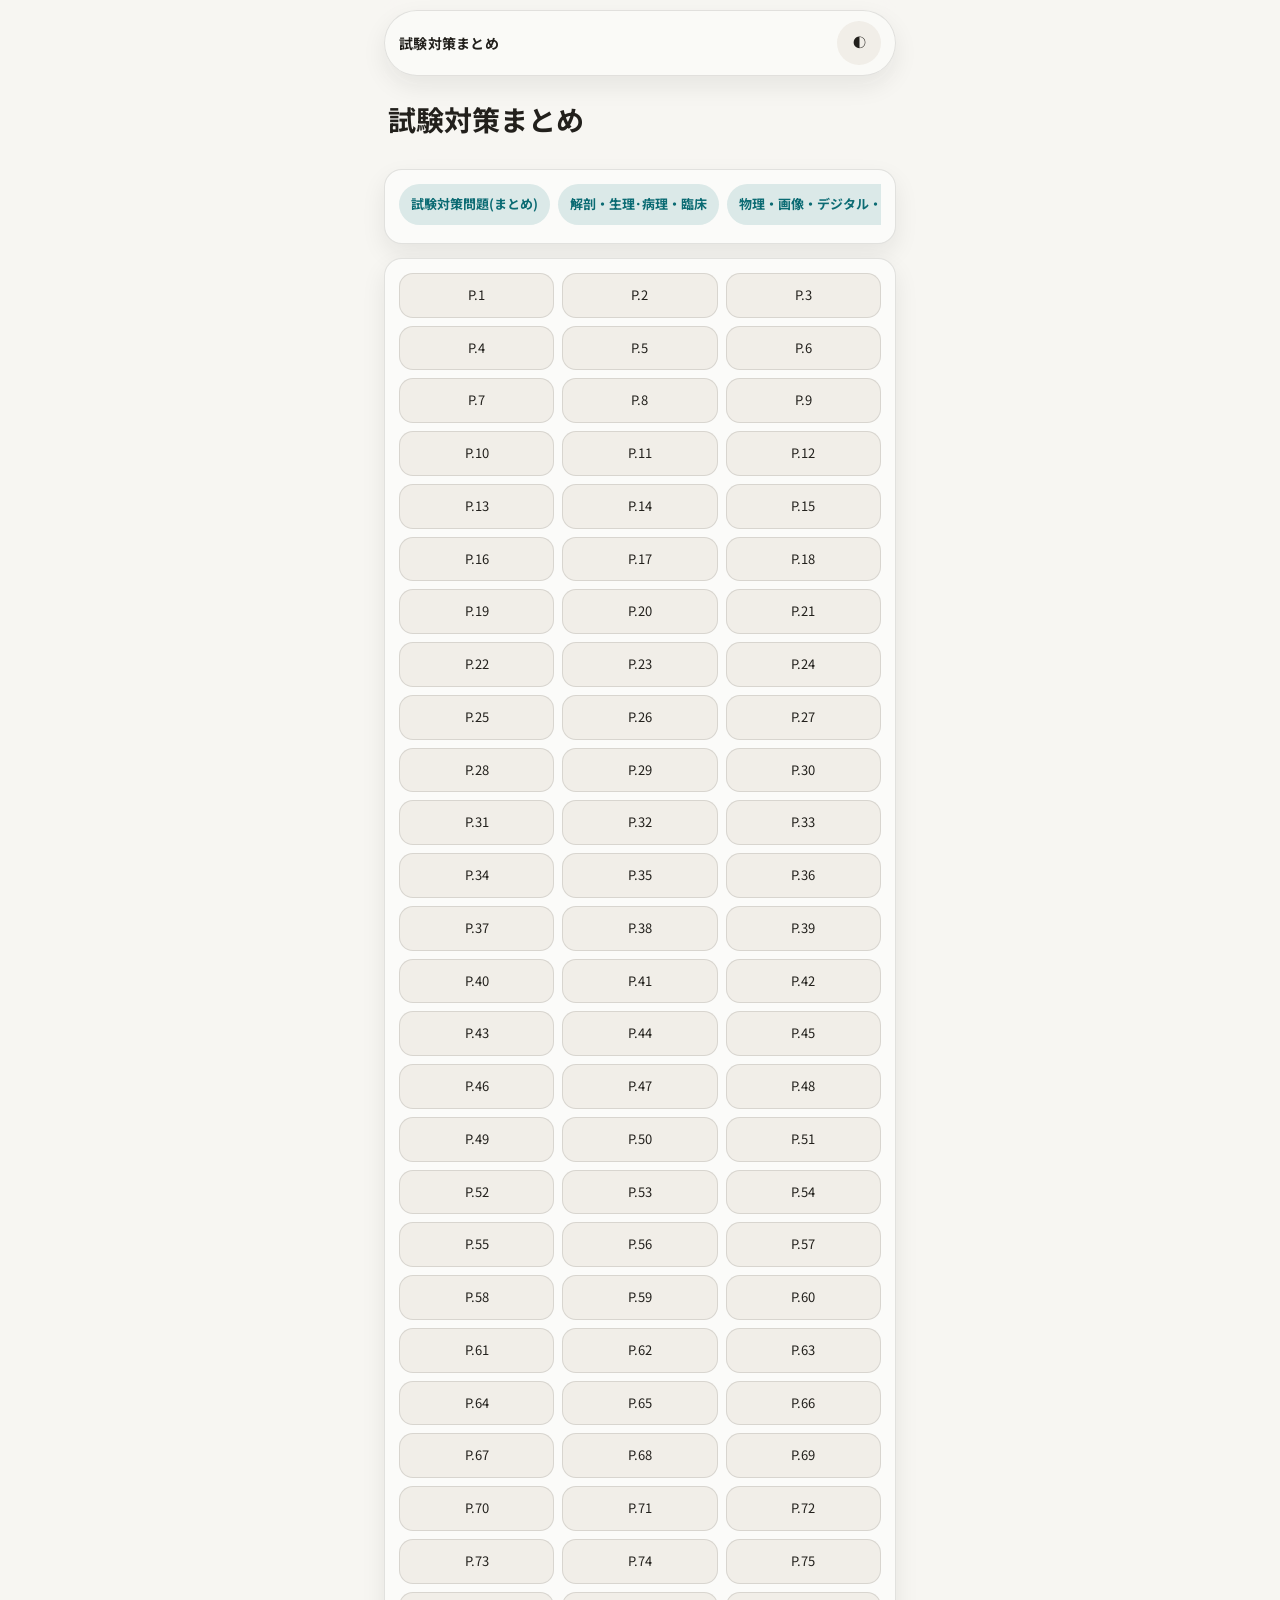
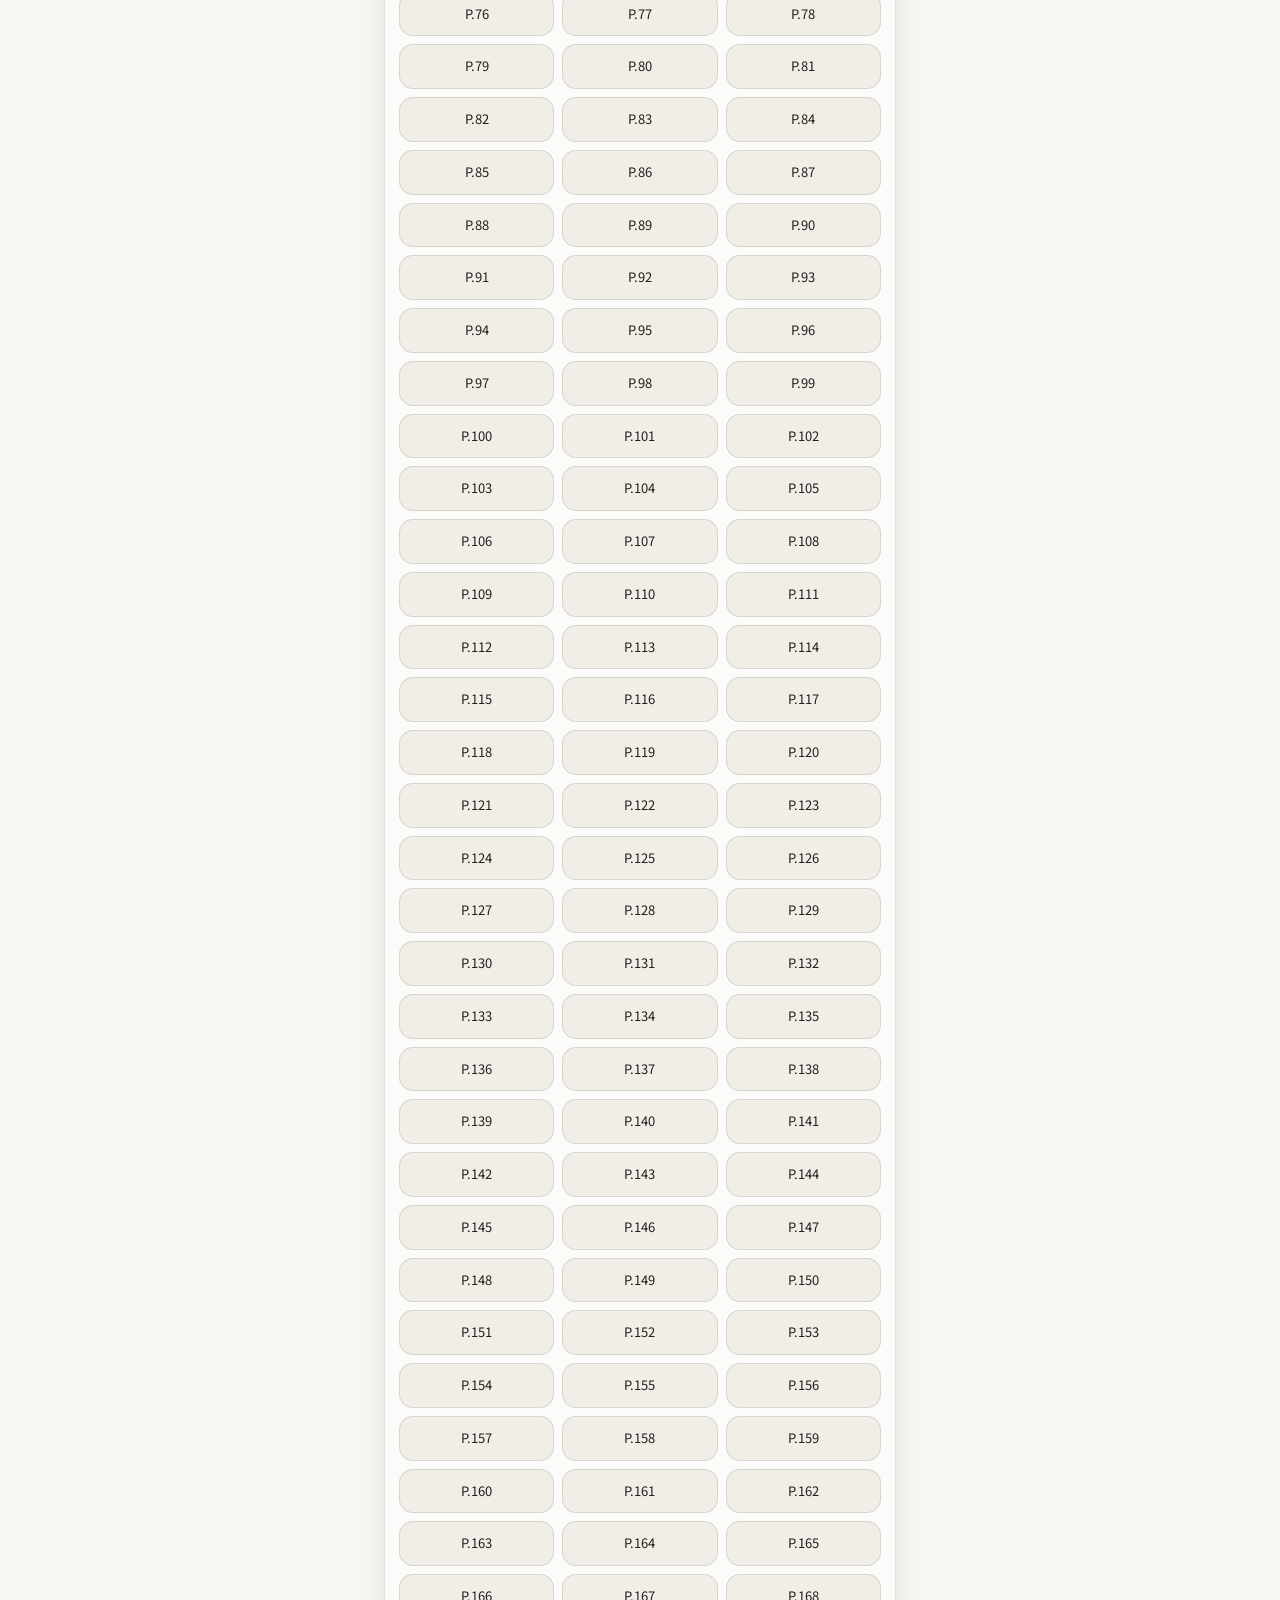
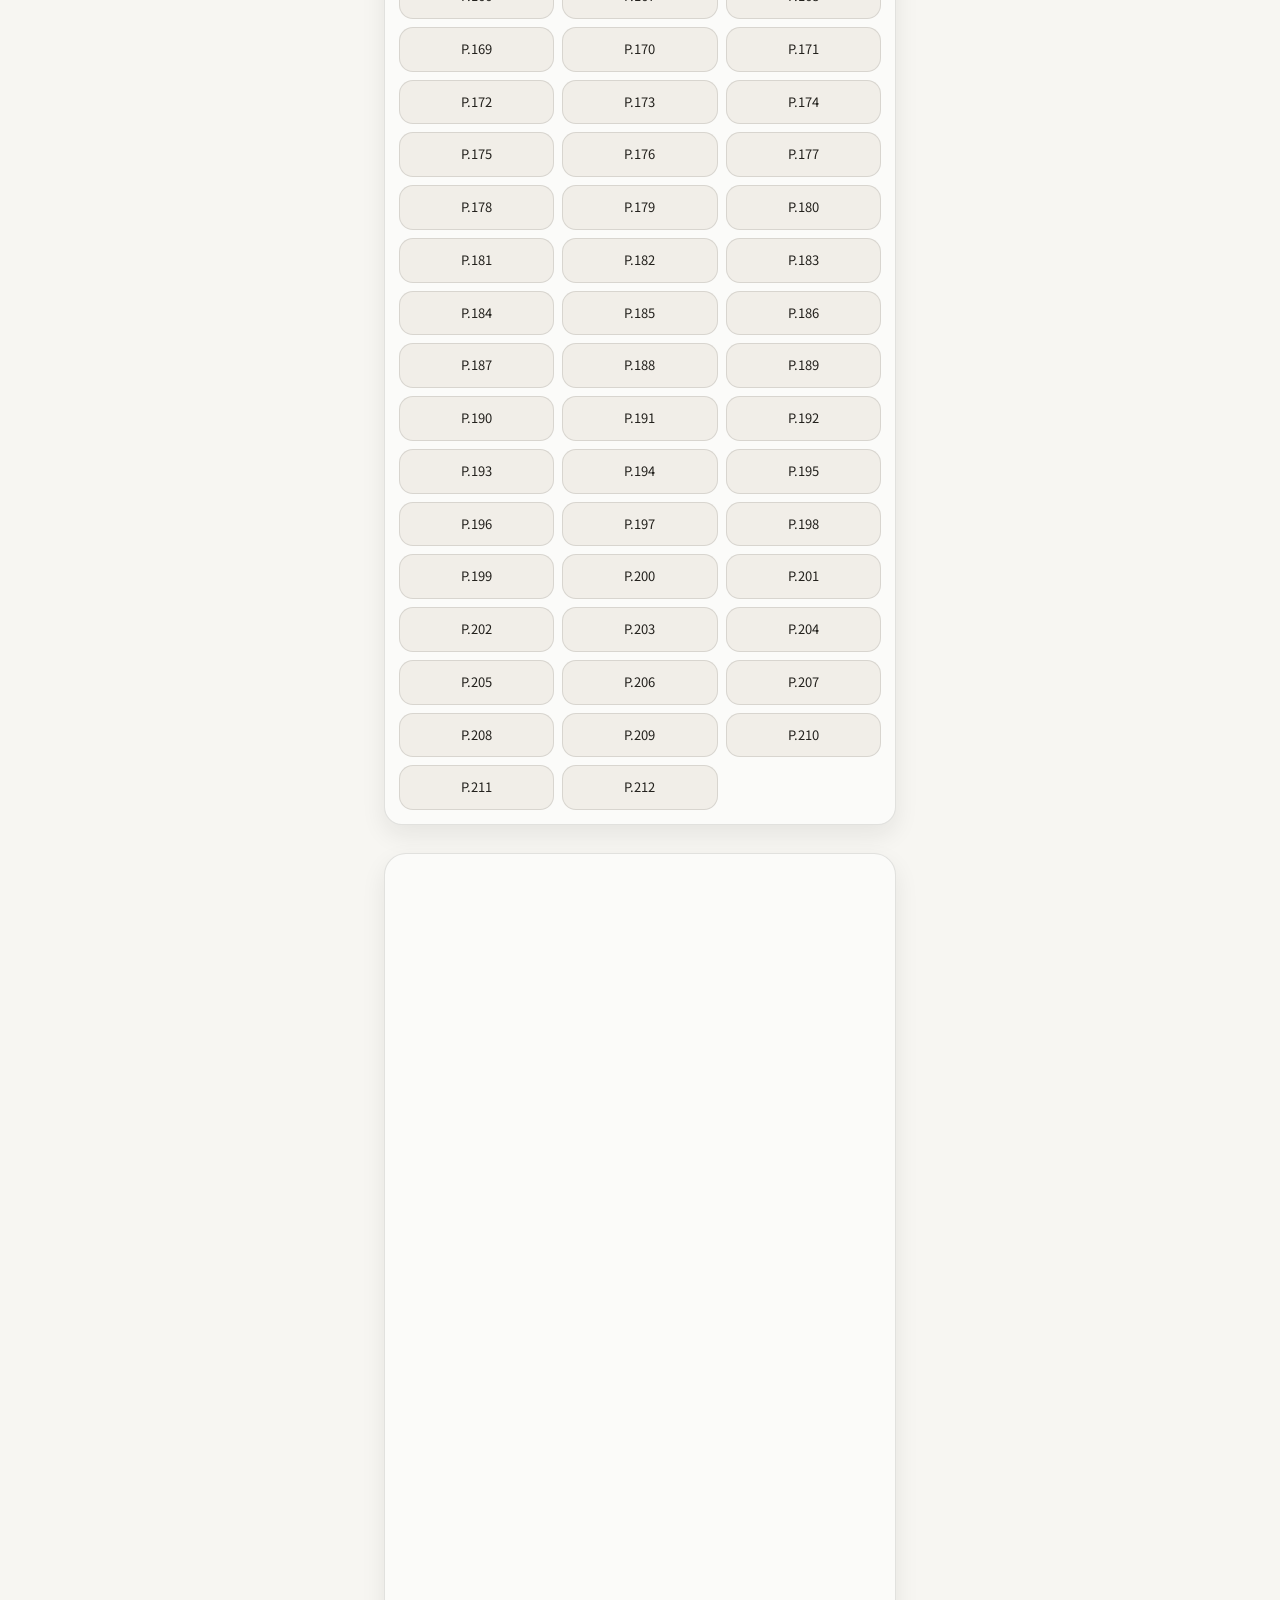
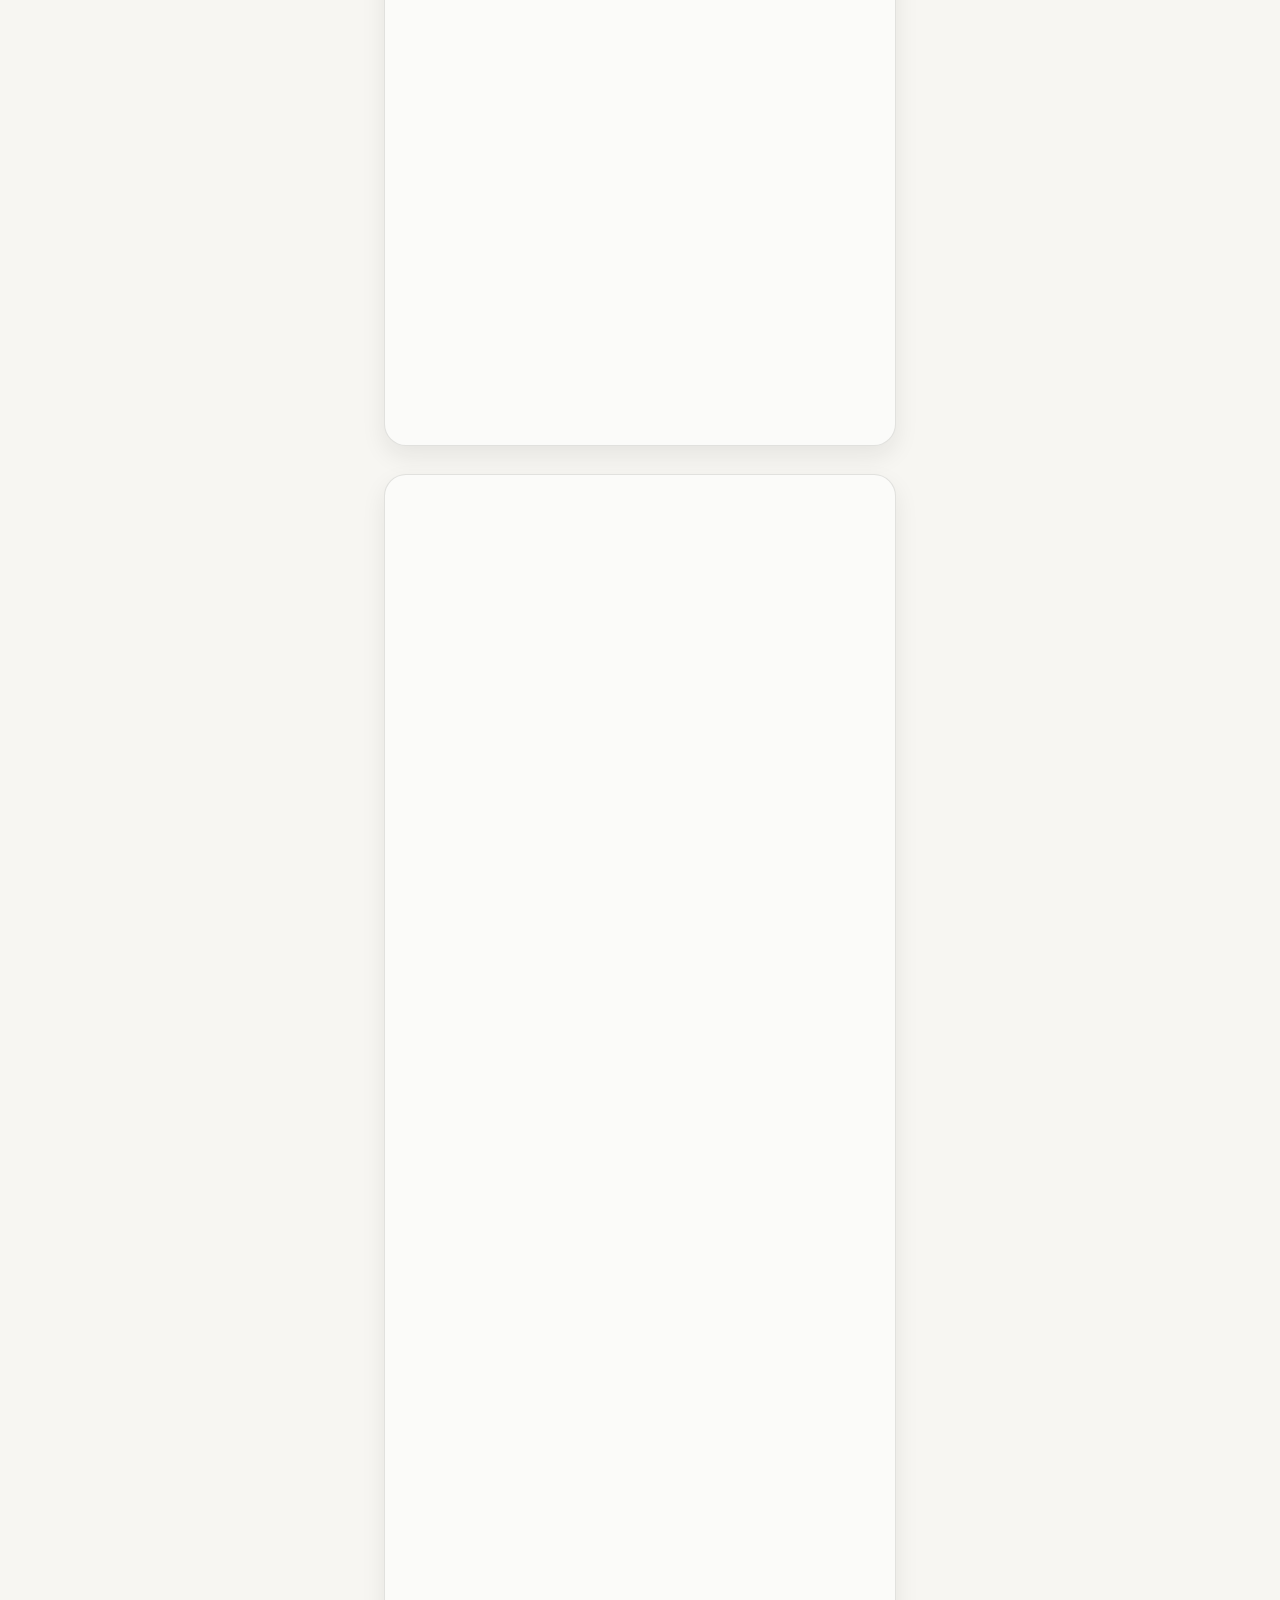
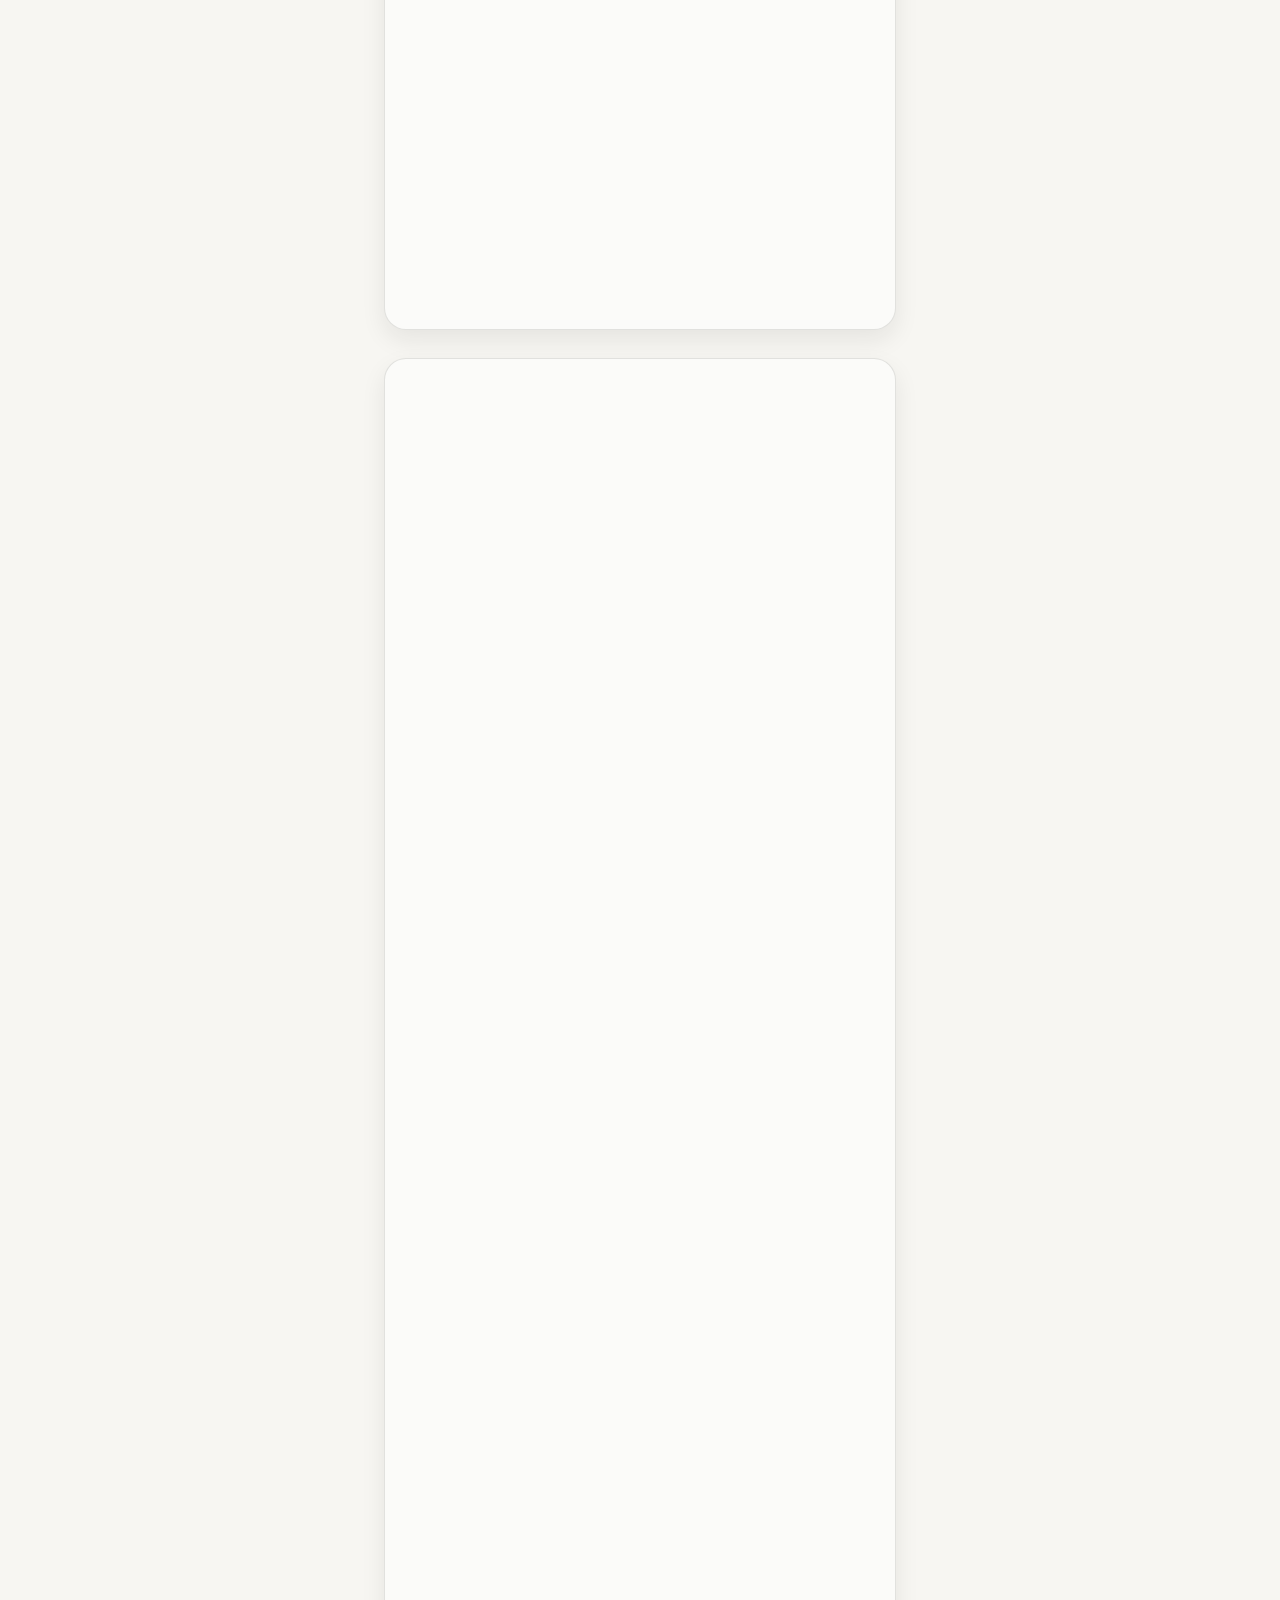
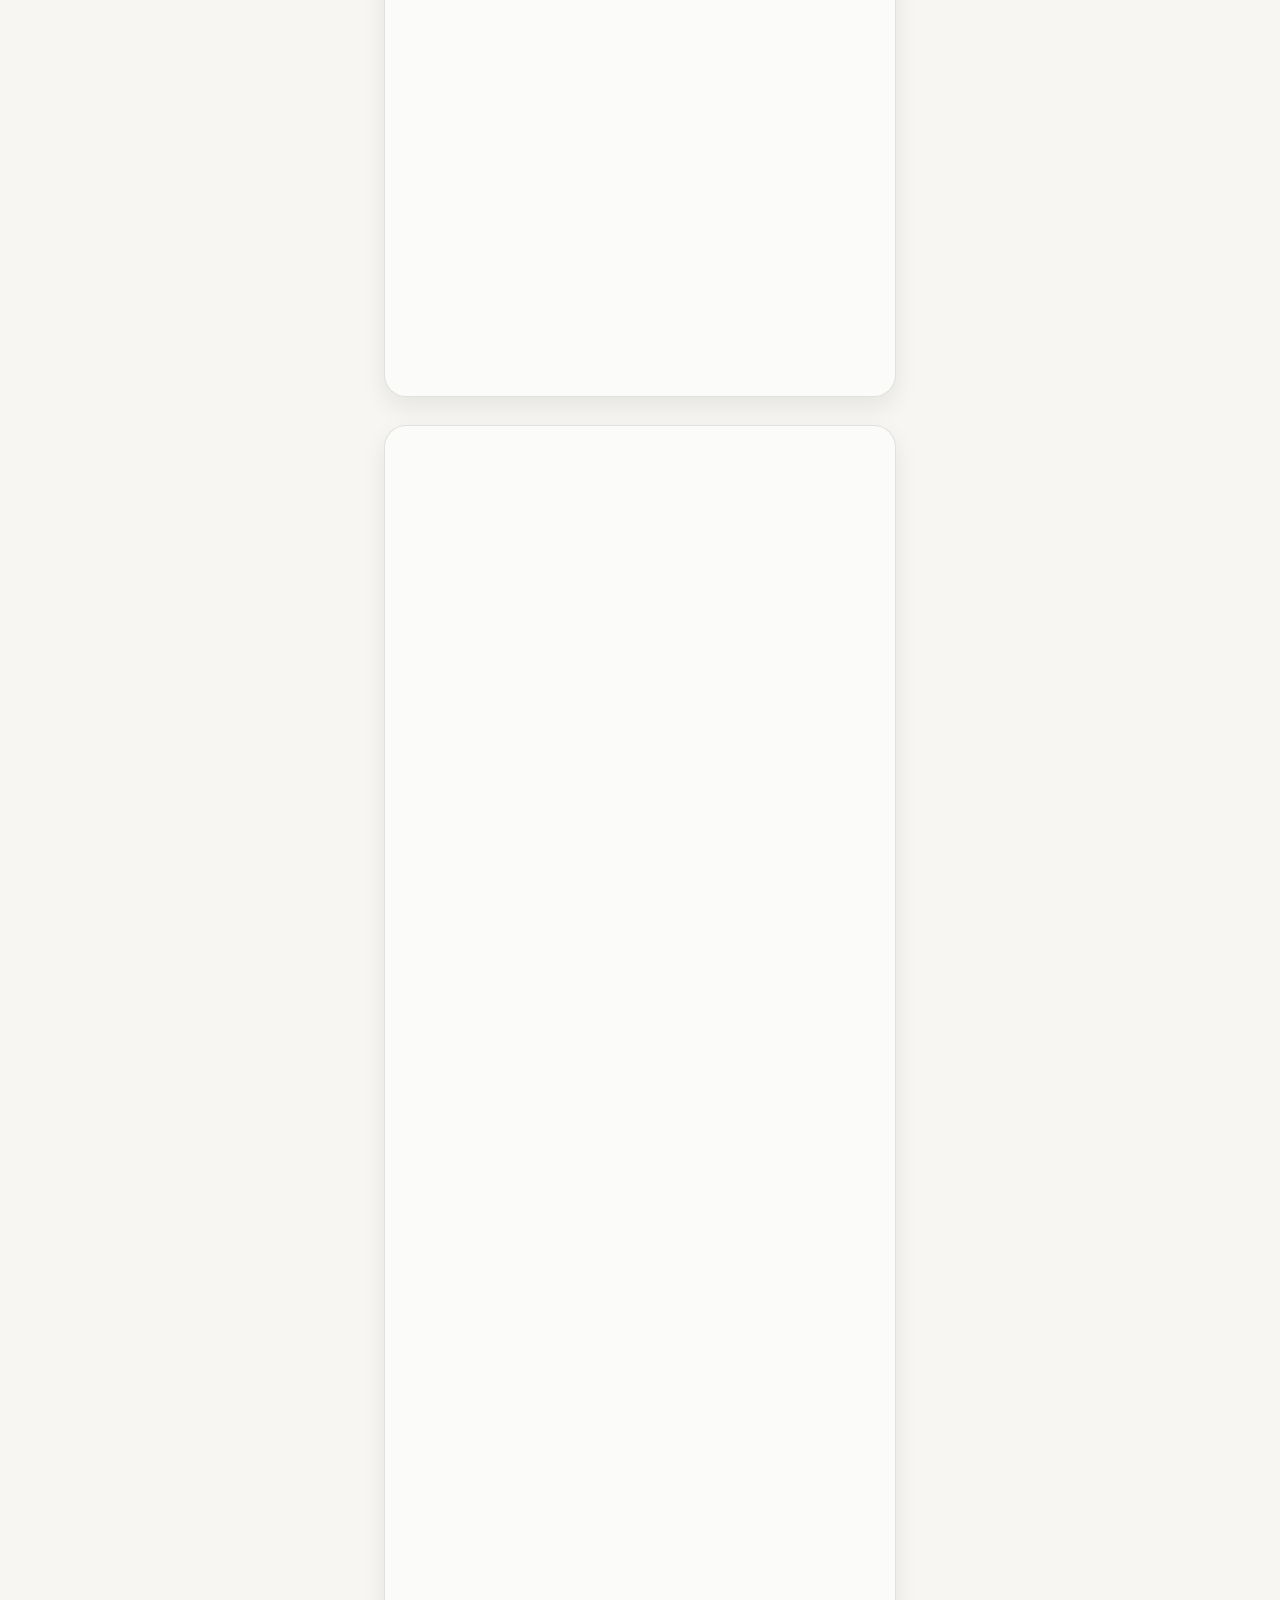
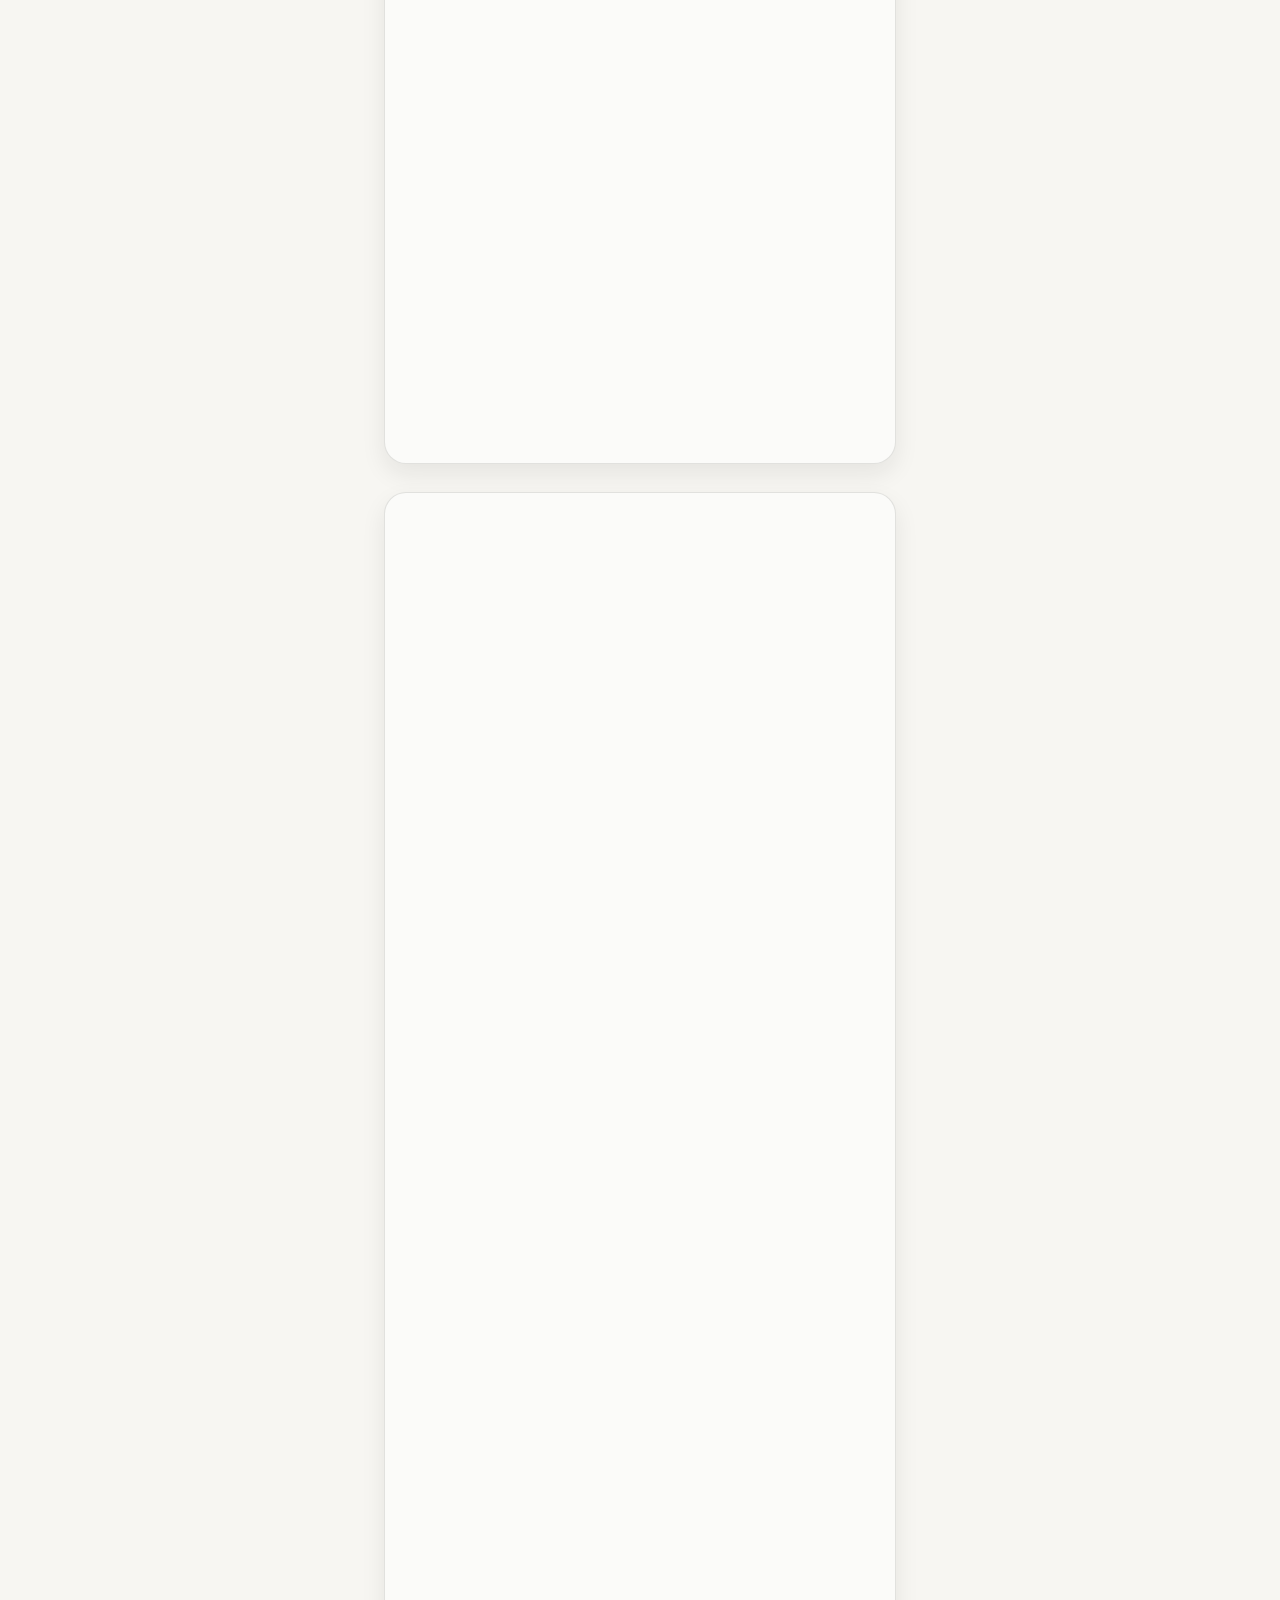
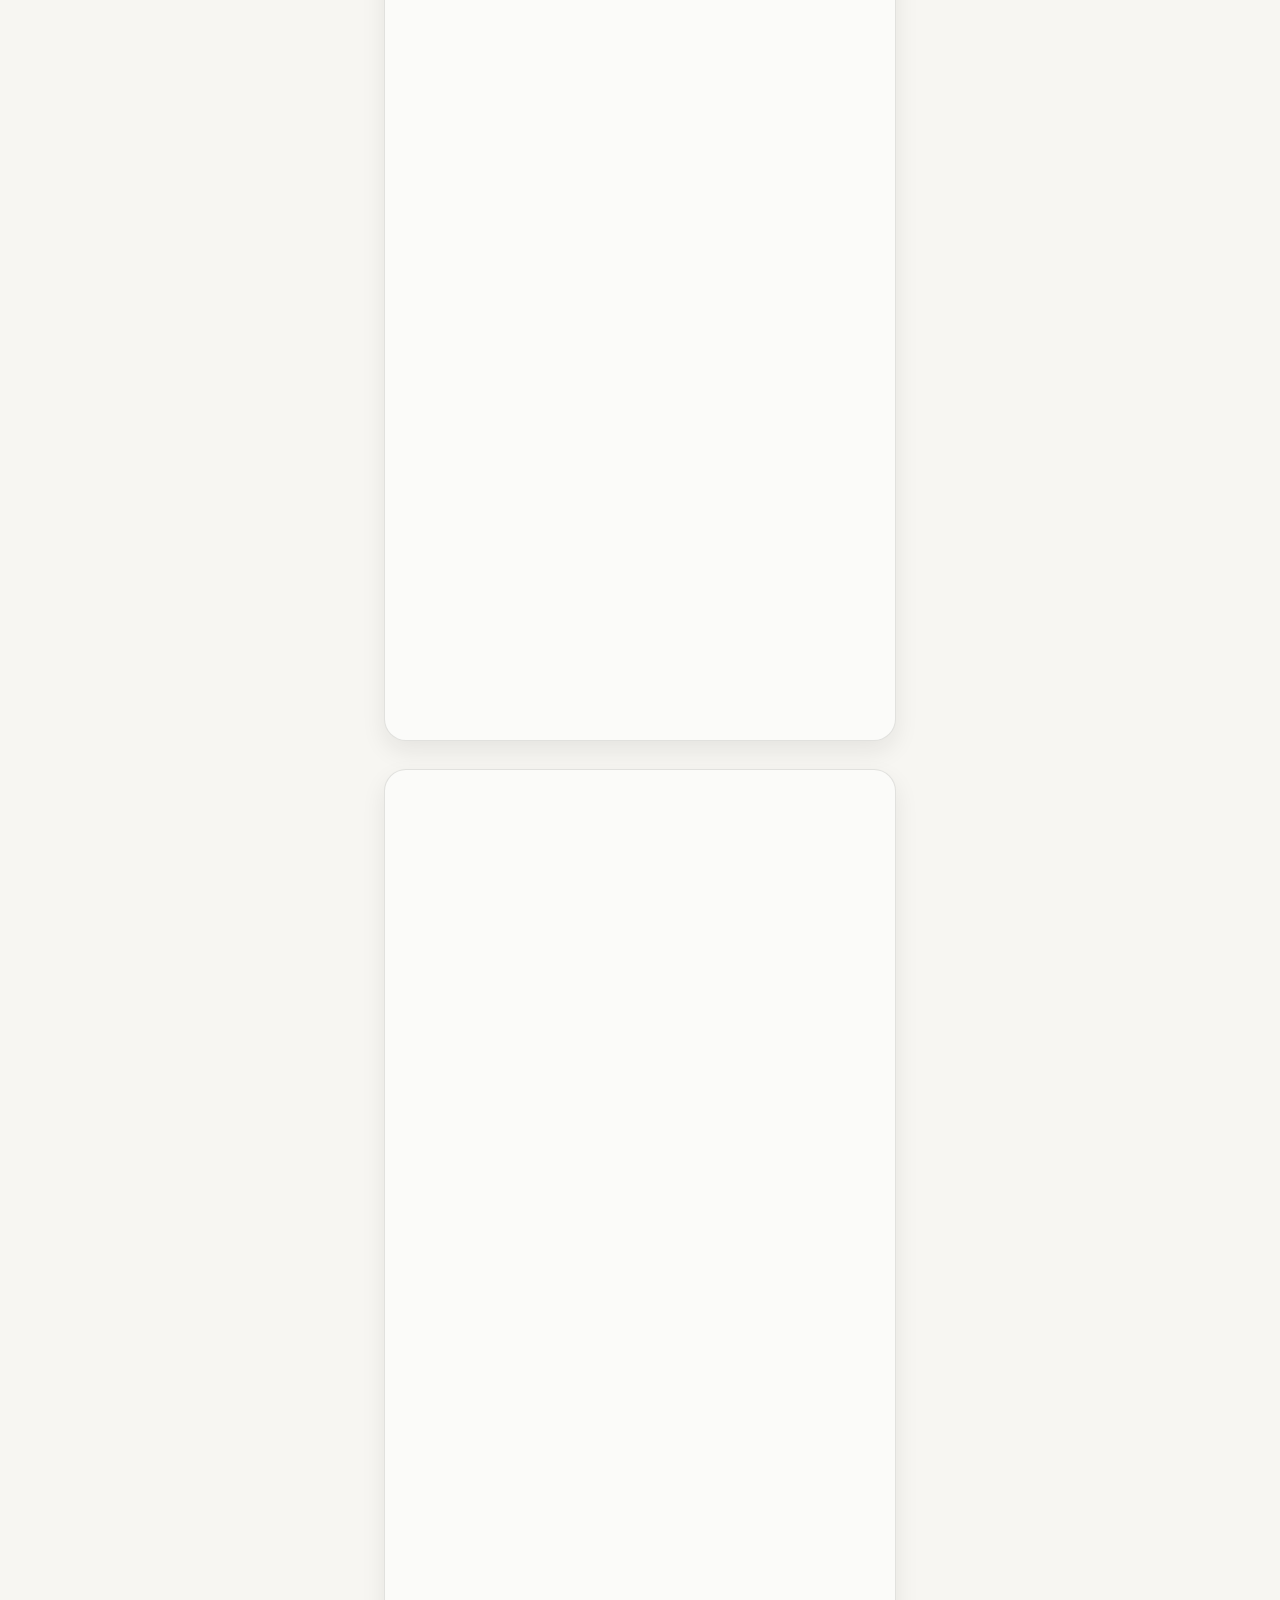
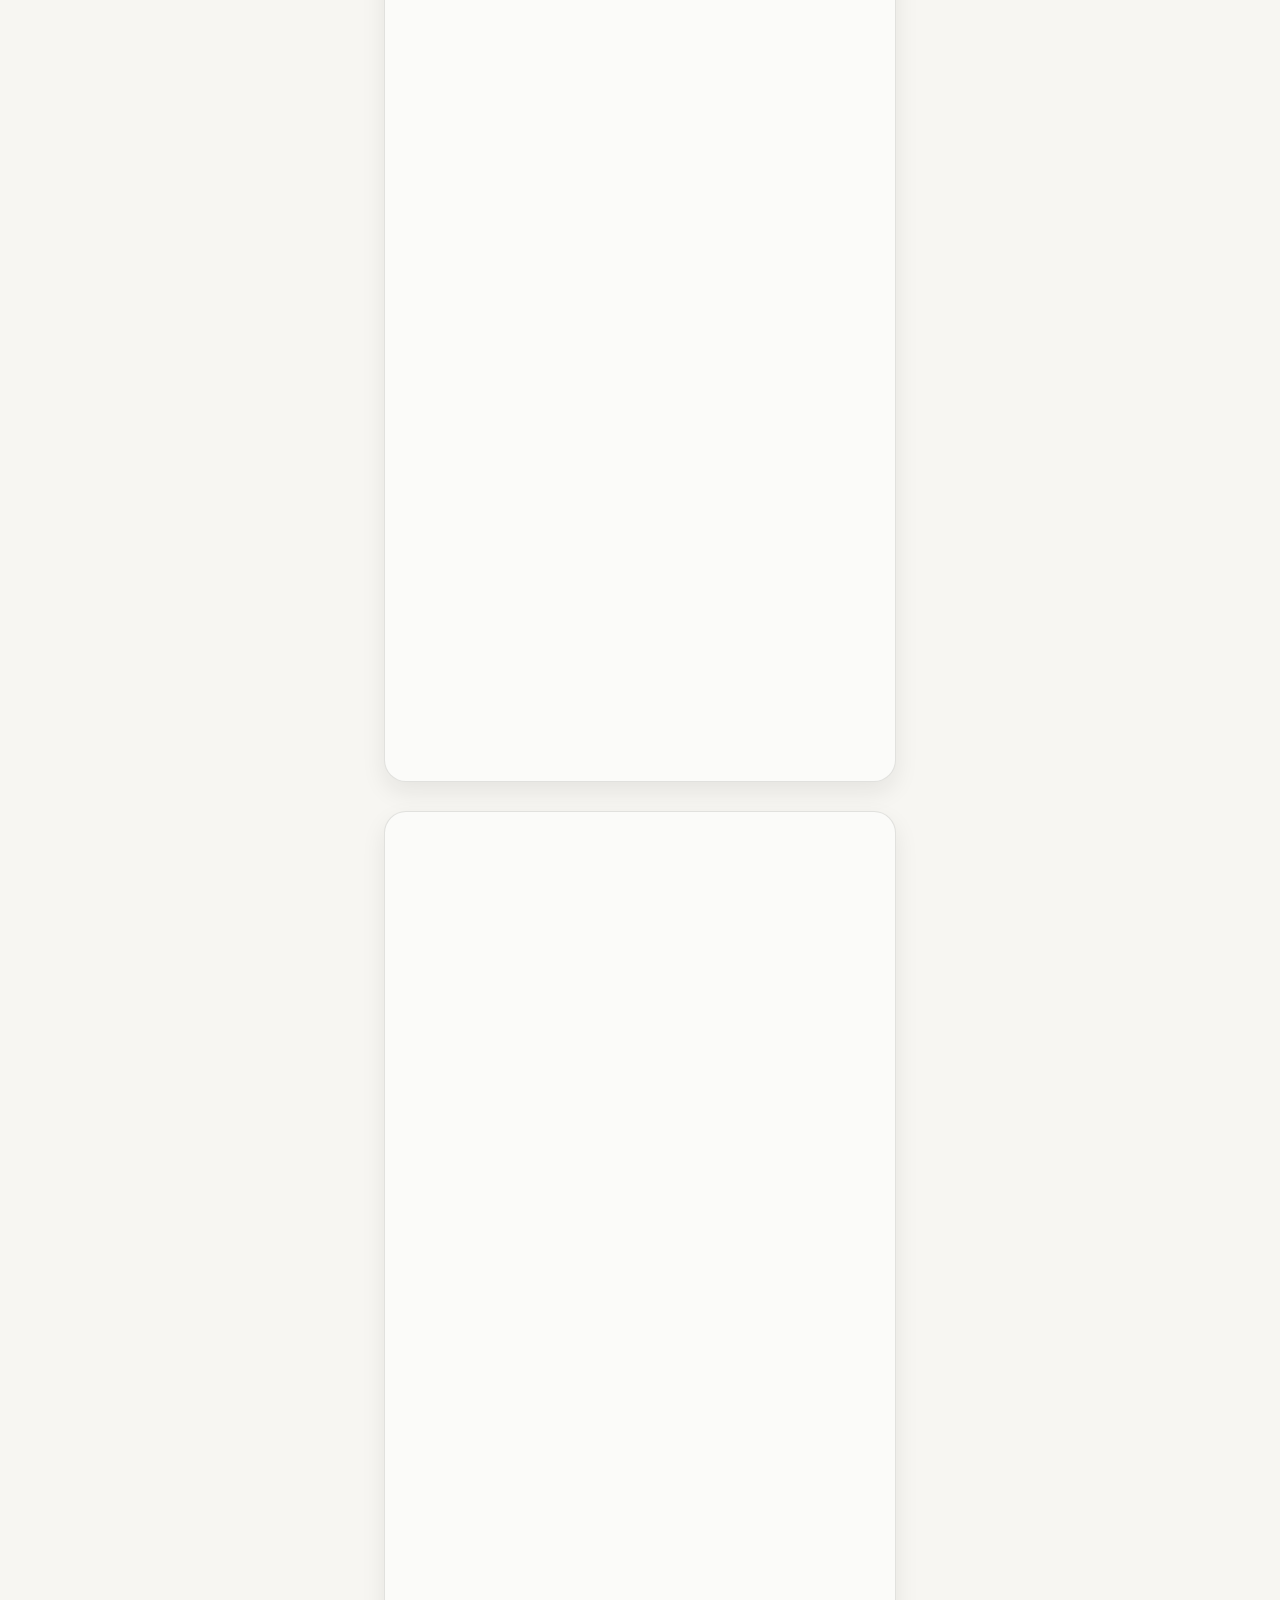
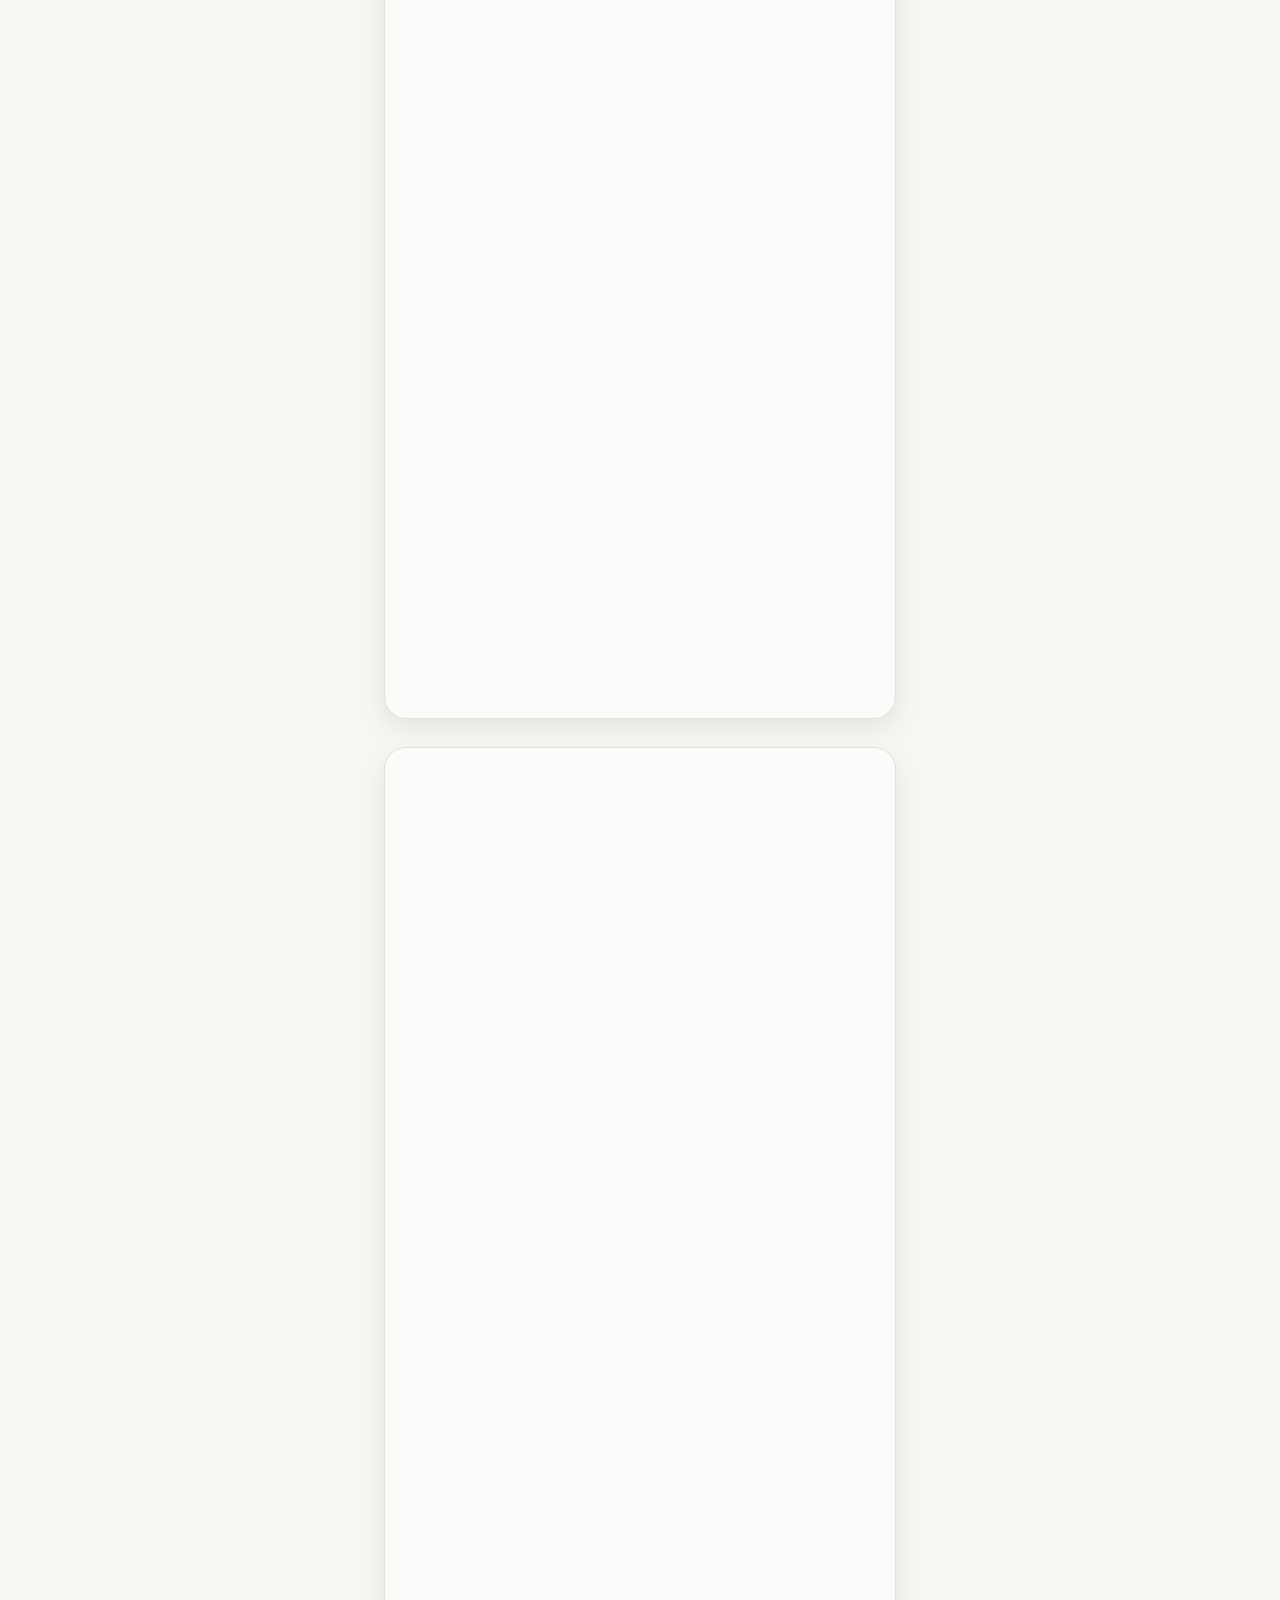
==== commit 867662fa: "ページのずれ修正" ====
--- a/summary.html
+++ b/summary.html
@@ -18,7 +18,7 @@
       --border:rgba(255,255,255,.12); --primary:#64a8b0; --primary-2:#243638; --shadow:0 12px 26px rgba(0,0,0,.28);
     }
     * { box-sizing:border-box; }
-    html { -webkit-text-size-adjust:100%; scroll-behavior:smooth; }
+    html { -webkit-text-size-adjust:100%; scroll-behavior:auto; }
     body { margin:0; font-family:var(--font); background:var(--bg); color:var(--text); line-height:1.75; font-size:16px; }
     a { color:var(--primary); text-decoration:none; }
     .shell { max-width:430px; margin:0 auto; min-height:100dvh; padding:env(safe-area-inset-top) 14px calc(24px + env(safe-area-inset-bottom)); }
@@ -35,6 +35,7 @@
     .chip { flex:0 0 auto; background:var(--primary-2); color:var(--primary); border-radius:999px; padding:9px 12px; font-size:13px; font-weight:700; }
     .toc { display:grid; grid-template-columns:repeat(3,1fr); gap:8px; }
     .toc a { display:block; text-align:center; background:var(--surface-2); color:var(--text); border-radius:14px; padding:10px 6px; font-size:13px; border:1px solid var(--border); }
+    .page-anchor { display:block; height:1px; margin-top:-84px; padding-top:84px; pointer-events:none; visibility:hidden; }
     .page-card { background:var(--surface); border:1px solid var(--border); border-radius:22px; padding:14px; margin:14px 0; box-shadow:var(--shadow); content-visibility:auto; }
     .page-head { display:flex; align-items:center; justify-content:space-between; gap:8px; margin-bottom:10px; }
     .page-head h2 { margin:0; font-size:18px; line-height:1.35; }
@@ -62,10 +63,10 @@
     </section>
 
     <section class="panel">
-      <div class="toc"><a href="#p1">P.1</a><a href="#p2">P.2</a><a href="#p3">P.3</a><a href="#p4">P.4</a><a href="#p5">P.5</a><a href="#p6">P.6</a><a href="#p7">P.7</a><a href="#p8">P.8</a><a href="#p9">P.9</a><a href="#p10">P.10</a><a href="#p11">P.11</a><a href="#p12">P.12</a><a href="#p13">P.13</a><a href="#p14">P.14</a><a href="#p15">P.15</a><a href="#p16">P.16</a><a href="#p17">P.17</a><a href="#p18">P.18</a><a href="#p19">P.19</a><a href="#p20">P.20</a><a href="#p21">P.21</a><a href="#p22">P.22</a><a href="#p23">P.23</a><a href="#p24">P.24</a><a href="#p25">P.25</a><a href="#p26">P.26</a><a href="#p27">P.27</a><a href="#p28">P.28</a><a href="#p29">P.29</a><a href="#p30">P.30</a><a href="#p31">P.31</a><a href="#p32">P.32</a><a href="#p33">P.33</a><a href="#p34">P.34</a><a href="#p35">P.35</a><a href="#p36">P.36</a><a href="#p37">P.37</a><a href="#p38">P.38</a><a href="#p39">P.39</a><a href="#p40">P.40</a><a href="#p41">P.41</a><a href="#p42">P.42</a><a href="#p43">P.43</a><a href="#p44">P.44</a><a href="#p45">P.45</a><a href="#p46">P.46</a><a href="#p47">P.47</a><a href="#p48">P.48</a><a href="#p49">P.49</a><a href="#p50">P.50</a><a href="#p51">P.51</a><a href="#p52">P.52</a><a href="#p53">P.53</a><a href="#p54">P.54</a><a href="#p55">P.55</a><a href="#p56">P.56</a><a href="#p57">P.57</a><a href="#p58">P.58</a><a href="#p59">P.59</a><a href="#p60">P.60</a><a href="#p61">P.61</a><a href="#p62">P.62</a><a href="#p63">P.63</a><a href="#p64">P.64</a><a href="#p65">P.65</a><a href="#p66">P.66</a><a href="#p67">P.67</a><a href="#p68">P.68</a><a href="#p69">P.69</a><a href="#p70">P.70</a><a href="#p71">P.71</a><a href="#p72">P.72</a><a href="#p73">P.73</a><a href="#p74">P.74</a><a href="#p75">P.75</a><a href="#p76">P.76</a><a href="#p77">P.77</a><a href="#p78">P.78</a><a href="#p79">P.79</a><a href="#p80">P.80</a><a href="#p81">P.81</a><a href="#p82">P.82</a><a href="#p83">P.83</a><a href="#p84">P.84</a><a href="#p85">P.85</a><a href="#p86">P.86</a><a href="#p87">P.87</a><a href="#p88">P.88</a><a href="#p89">P.89</a><a href="#p90">P.90</a><a href="#p91">P.91</a><a href="#p92">P.92</a><a href="#p93">P.93</a><a href="#p94">P.94</a><a href="#p95">P.95</a><a href="#p96">P.96</a><a href="#p97">P.97</a><a href="#p98">P.98</a><a href="#p99">P.99</a><a href="#p100">P.100</a><a href="#p101">P.101</a><a href="#p102">P.102</a><a href="#p103">P.103</a><a href="#p104">P.104</a><a href="#p105">P.105</a><a href="#p106">P.106</a><a href="#p107">P.107</a><a href="#p108">P.108</a><a href="#p109">P.109</a><a href="#p110">P.110</a><a href="#p111">P.111</a><a href="#p112">P.112</a><a href="#p113">P.113</a><a href="#p114">P.114</a><a href="#p115">P.115</a><a href="#p116">P.116</a><a href="#p117">P.117</a><a href="#p118">P.118</a><a href="#p119">P.119</a><a href="#p120">P.120</a><a href="#p121">P.121</a><a href="#p122">P.122</a><a href="#p123">P.123</a><a href="#p124">P.124</a><a href="#p125">P.125</a><a href="#p126">P.126</a><a href="#p127">P.127</a><a href="#p128">P.128</a><a href="#p129">P.129</a><a href="#p130">P.130</a><a href="#p131">P.131</a><a href="#p132">P.132</a><a href="#p133">P.133</a><a href="#p134">P.134</a><a href="#p135">P.135</a><a href="#p136">P.136</a><a href="#p137">P.137</a><a href="#p138">P.138</a><a href="#p139">P.139</a><a href="#p140">P.140</a><a href="#p141">P.141</a><a href="#p142">P.142</a><a href="#p143">P.143</a><a href="#p144">P.144</a><a href="#p145">P.145</a><a href="#p146">P.146</a><a href="#p147">P.147</a><a href="#p148">P.148</a><a href="#p149">P.149</a><a href="#p150">P.150</a><a href="#p151">P.151</a><a href="#p152">P.152</a><a href="#p153">P.153</a><a href="#p154">P.154</a><a href="#p155">P.155</a><a href="#p156">P.156</a><a href="#p157">P.157</a><a href="#p158">P.158</a><a href="#p159">P.159</a><a href="#p160">P.160</a><a href="#p161">P.161</a><a href="#p162">P.162</a><a href="#p163">P.163</a><a href="#p164">P.164</a><a href="#p165">P.165</a><a href="#p166">P.166</a><a href="#p167">P.167</a><a href="#p168">P.168</a><a href="#p169">P.169</a><a href="#p170">P.170</a><a href="#p171">P.171</a><a href="#p172">P.172</a><a href="#p173">P.173</a><a href="#p174">P.174</a><a href="#p175">P.175</a><a href="#p176">P.176</a><a href="#p177">P.177</a><a href="#p178">P.178</a><a href="#p179">P.179</a><a href="#p180">P.180</a><a href="#p181">P.181</a><a href="#p182">P.182</a><a href="#p183">P.183</a><a href="#p184">P.184</a><a href="#p185">P.185</a><a href="#p186">P.186</a><a href="#p187">P.187</a><a href="#p188">P.188</a><a href="#p189">P.189</a><a href="#p190">P.190</a><a href="#p191">P.191</a><a href="#p192">P.192</a><a href="#p193">P.193</a><a href="#p194">P.194</a><a href="#p195">P.195</a><a href="#p196">P.196</a><a href="#p197">P.197</a><a href="#p198">P.198</a><a href="#p199">P.199</a><a href="#p200">P.200</a><a href="#p201">P.201</a><a href="#p202">P.202</a><a href="#p203">P.203</a><a href="#p204">P.204</a><a href="#p205">P.205</a><a href="#p206">P.206</a><a href="#p207">P.207</a><a href="#p208">P.208</a><a href="#p209">P.209</a><a href="#p210">P.210</a><a href="#p211">P.211</a><a href="#p212">P.212</a></div>
+      <div class="toc"><a href="#" data-page-link="1">P.1</a><a href="#" data-page-link="2">P.2</a><a href="#" data-page-link="3">P.3</a><a href="#" data-page-link="4">P.4</a><a href="#" data-page-link="5">P.5</a><a href="#" data-page-link="6">P.6</a><a href="#" data-page-link="7">P.7</a><a href="#" data-page-link="8">P.8</a><a href="#" data-page-link="9">P.9</a><a href="#" data-page-link="10">P.10</a><a href="#" data-page-link="11">P.11</a><a href="#" data-page-link="12">P.12</a><a href="#" data-page-link="13">P.13</a><a href="#" data-page-link="14">P.14</a><a href="#" data-page-link="15">P.15</a><a href="#" data-page-link="16">P.16</a><a href="#" data-page-link="17">P.17</a><a href="#" data-page-link="18">P.18</a><a href="#" data-page-link="19">P.19</a><a href="#" data-page-link="20">P.20</a><a href="#" data-page-link="21">P.21</a><a href="#" data-page-link="22">P.22</a><a href="#" data-page-link="23">P.23</a><a href="#" data-page-link="24">P.24</a><a href="#" data-page-link="25">P.25</a><a href="#" data-page-link="26">P.26</a><a href="#" data-page-link="27">P.27</a><a href="#" data-page-link="28">P.28</a><a href="#" data-page-link="29">P.29</a><a href="#" data-page-link="30">P.30</a><a href="#" data-page-link="31">P.31</a><a href="#" data-page-link="32">P.32</a><a href="#" data-page-link="33">P.33</a><a href="#" data-page-link="34">P.34</a><a href="#" data-page-link="35">P.35</a><a href="#" data-page-link="36">P.36</a><a href="#" data-page-link="37">P.37</a><a href="#" data-page-link="38">P.38</a><a href="#" data-page-link="39">P.39</a><a href="#" data-page-link="40">P.40</a><a href="#" data-page-link="41">P.41</a><a href="#" data-page-link="42">P.42</a><a href="#" data-page-link="43">P.43</a><a href="#" data-page-link="44">P.44</a><a href="#" data-page-link="45">P.45</a><a href="#" data-page-link="46">P.46</a><a href="#" data-page-link="47">P.47</a><a href="#" data-page-link="48">P.48</a><a href="#" data-page-link="49">P.49</a><a href="#" data-page-link="50">P.50</a><a href="#" data-page-link="51">P.51</a><a href="#" data-page-link="52">P.52</a><a href="#" data-page-link="53">P.53</a><a href="#" data-page-link="54">P.54</a><a href="#" data-page-link="55">P.55</a><a href="#" data-page-link="56">P.56</a><a href="#" data-page-link="57">P.57</a><a href="#" data-page-link="58">P.58</a><a href="#" data-page-link="59">P.59</a><a href="#" data-page-link="60">P.60</a><a href="#" data-page-link="61">P.61</a><a href="#" data-page-link="62">P.62</a><a href="#" data-page-link="63">P.63</a><a href="#" data-page-link="64">P.64</a><a href="#" data-page-link="65">P.65</a><a href="#" data-page-link="66">P.66</a><a href="#" data-page-link="67">P.67</a><a href="#" data-page-link="68">P.68</a><a href="#" data-page-link="69">P.69</a><a href="#" data-page-link="70">P.70</a><a href="#" data-page-link="71">P.71</a><a href="#" data-page-link="72">P.72</a><a href="#" data-page-link="73">P.73</a><a href="#" data-page-link="74">P.74</a><a href="#" data-page-link="75">P.75</a><a href="#" data-page-link="76">P.76</a><a href="#" data-page-link="77">P.77</a><a href="#" data-page-link="78">P.78</a><a href="#" data-page-link="79">P.79</a><a href="#" data-page-link="80">P.80</a><a href="#" data-page-link="81">P.81</a><a href="#" data-page-link="82">P.82</a><a href="#" data-page-link="83">P.83</a><a href="#" data-page-link="84">P.84</a><a href="#" data-page-link="85">P.85</a><a href="#" data-page-link="86">P.86</a><a href="#" data-page-link="87">P.87</a><a href="#" data-page-link="88">P.88</a><a href="#" data-page-link="89">P.89</a><a href="#" data-page-link="90">P.90</a><a href="#" data-page-link="91">P.91</a><a href="#" data-page-link="92">P.92</a><a href="#" data-page-link="93">P.93</a><a href="#" data-page-link="94">P.94</a><a href="#" data-page-link="95">P.95</a><a href="#" data-page-link="96">P.96</a><a href="#" data-page-link="97">P.97</a><a href="#" data-page-link="98">P.98</a><a href="#" data-page-link="99">P.99</a><a href="#" data-page-link="100">P.100</a><a href="#" data-page-link="101">P.101</a><a href="#" data-page-link="102">P.102</a><a href="#" data-page-link="103">P.103</a><a href="#" data-page-link="104">P.104</a><a href="#" data-page-link="105">P.105</a><a href="#" data-page-link="106">P.106</a><a href="#" data-page-link="107">P.107</a><a href="#" data-page-link="108">P.108</a><a href="#" data-page-link="109">P.109</a><a href="#" data-page-link="110">P.110</a><a href="#" data-page-link="111">P.111</a><a href="#" data-page-link="112">P.112</a><a href="#" data-page-link="113">P.113</a><a href="#" data-page-link="114">P.114</a><a href="#" data-page-link="115">P.115</a><a href="#" data-page-link="116">P.116</a><a href="#" data-page-link="117">P.117</a><a href="#" data-page-link="118">P.118</a><a href="#" data-page-link="119">P.119</a><a href="#" data-page-link="120">P.120</a><a href="#" data-page-link="121">P.121</a><a href="#" data-page-link="122">P.122</a><a href="#" data-page-link="123">P.123</a><a href="#" data-page-link="124">P.124</a><a href="#" data-page-link="125">P.125</a><a href="#" data-page-link="126">P.126</a><a href="#" data-page-link="127">P.127</a><a href="#" data-page-link="128">P.128</a><a href="#" data-page-link="129">P.129</a><a href="#" data-page-link="130">P.130</a><a href="#" data-page-link="131">P.131</a><a href="#" data-page-link="132">P.132</a><a href="#" data-page-link="133">P.133</a><a href="#" data-page-link="134">P.134</a><a href="#" data-page-link="135">P.135</a><a href="#" data-page-link="136">P.136</a><a href="#" data-page-link="137">P.137</a><a href="#" data-page-link="138">P.138</a><a href="#" data-page-link="139">P.139</a><a href="#" data-page-link="140">P.140</a><a href="#" data-page-link="141">P.141</a><a href="#" data-page-link="142">P.142</a><a href="#" data-page-link="143">P.143</a><a href="#" data-page-link="144">P.144</a><a href="#" data-page-link="145">P.145</a><a href="#" data-page-link="146">P.146</a><a href="#" data-page-link="147">P.147</a><a href="#" data-page-link="148">P.148</a><a href="#" data-page-link="149">P.149</a><a href="#" data-page-link="150">P.150</a><a href="#" data-page-link="151">P.151</a><a href="#" data-page-link="152">P.152</a><a href="#" data-page-link="153">P.153</a><a href="#" data-page-link="154">P.154</a><a href="#" data-page-link="155">P.155</a><a href="#" data-page-link="156">P.156</a><a href="#" data-page-link="157">P.157</a><a href="#" data-page-link="158">P.158</a><a href="#" data-page-link="159">P.159</a><a href="#" data-page-link="160">P.160</a><a href="#" data-page-link="161">P.161</a><a href="#" data-page-link="162">P.162</a><a href="#" data-page-link="163">P.163</a><a href="#" data-page-link="164">P.164</a><a href="#" data-page-link="165">P.165</a><a href="#" data-page-link="166">P.166</a><a href="#" data-page-link="167">P.167</a><a href="#" data-page-link="168">P.168</a><a href="#" data-page-link="169">P.169</a><a href="#" data-page-link="170">P.170</a><a href="#" data-page-link="171">P.171</a><a href="#" data-page-link="172">P.172</a><a href="#" data-page-link="173">P.173</a><a href="#" data-page-link="174">P.174</a><a href="#" data-page-link="175">P.175</a><a href="#" data-page-link="176">P.176</a><a href="#" data-page-link="177">P.177</a><a href="#" data-page-link="178">P.178</a><a href="#" data-page-link="179">P.179</a><a href="#" data-page-link="180">P.180</a><a href="#" data-page-link="181">P.181</a><a href="#" data-page-link="182">P.182</a><a href="#" data-page-link="183">P.183</a><a href="#" data-page-link="184">P.184</a><a href="#" data-page-link="185">P.185</a><a href="#" data-page-link="186">P.186</a><a href="#" data-page-link="187">P.187</a><a href="#" data-page-link="188">P.188</a><a href="#" data-page-link="189">P.189</a><a href="#" data-page-link="190">P.190</a><a href="#" data-page-link="191">P.191</a><a href="#" data-page-link="192">P.192</a><a href="#" data-page-link="193">P.193</a><a href="#" data-page-link="194">P.194</a><a href="#" data-page-link="195">P.195</a><a href="#" data-page-link="196">P.196</a><a href="#" data-page-link="197">P.197</a><a href="#" data-page-link="198">P.198</a><a href="#" data-page-link="199">P.199</a><a href="#" data-page-link="200">P.200</a><a href="#" data-page-link="201">P.201</a><a href="#" data-page-link="202">P.202</a><a href="#" data-page-link="203">P.203</a><a href="#" data-page-link="204">P.204</a><a href="#" data-page-link="205">P.205</a><a href="#" data-page-link="206">P.206</a><a href="#" data-page-link="207">P.207</a><a href="#" data-page-link="208">P.208</a><a href="#" data-page-link="209">P.209</a><a href="#" data-page-link="210">P.210</a><a href="#" data-page-link="211">P.211</a><a href="#" data-page-link="212">P.212</a></div>
     </section>
 
-    <section class="page-card" id="p1">
+    <div class="page-anchor" data-anchor-page="1" id="anchor-p1" aria-hidden="true"></div><section class="page-card" id="page-1" data-page="1">
       <header class="page-head">
         <h2>P.1 試験対策問題(まとめ) / 解剖・生理･病理・臨床</h2>
         <a class="jump" href="#top">上へ</a>
@@ -104,7 +105,7 @@
       <span class="bullet">＊</span>乳腺組織のなかで、CC´領域に癌が発生する確率は70％である （× ：講習会にて約50％と説明。文献では55％。）<br>
       <span class="bullet">＊</span>乳癌の発生場所はCと C’で80 ％を占める （× ：55％ 。 ）<br>
       <span class="bullet">＊</span>乳癌の発生確率はCと C´を合わせて80％である （× ：55％ 。 ）</div>
-    </section><section class="page-card" id="p2">
+    </section><div class="page-anchor" data-anchor-page="2" id="anchor-p2" aria-hidden="true"></div><section class="page-card" id="page-2" data-page="2">
       <header class="page-head">
         <h2>P.2</h2>
         <a class="jump" href="#top">上へ</a>
@@ -146,7 +147,7 @@
 <span class="bullet">＊</span>乳管腺腫はマンモグラフィ上偽浸潤を伴うことがあり、注意が必要である （○）。<br>
 <span class="bullet">＊</span>乳管腺腫は画像診断、細胞診、組織診断ともに悪性と間違われやすい組織型である。特<br>
 に細胞診ではアポクリン癌と診断されることがある （○）。</div>
-    </section><section class="page-card" id="p3">
+    </section><div class="page-anchor" data-anchor-page="3" id="anchor-p3" aria-hidden="true"></div><section class="page-card" id="page-3" data-page="3">
       <header class="page-head">
         <h2>P.3</h2>
         <a class="jump" href="#top">上へ</a>
@@ -192,7 +193,7 @@
 きる。<br>
 <span class="bullet">＊</span> カルシウムは嚢胞内の の沈着によるものである （○）Milk of Ca 。<br>
 <span class="bullet">＊</span> 歳未満の硬い腫瘤は良性の可能性が高い （○）20 。</div>
-    </section><section class="page-card" id="p4">
+    </section><div class="page-anchor" data-anchor-page="4" id="anchor-p4" aria-hidden="true"></div><section class="page-card" id="page-4" data-page="4">
       <header class="page-head">
         <h2>P.4</h2>
         <a class="jump" href="#top">上へ</a>
@@ -238,7 +239,7 @@
 <span class="bullet">＊</span>線維腺腫は稀に癌が発生する （○）。<br>
 ・線維腺腫は上皮細胞を含むため、癌になる確率が高い （× ：確率が高いわけではな。 ）<br>
 。 。い 増生した腺成分が高度な異型を伴っている場合に癌が存在していることが稀にある</div>
-    </section><section class="page-card" id="p5">
+    </section><div class="page-anchor" data-anchor-page="5" id="anchor-p5" aria-hidden="true"></div><section class="page-card" id="page-5" data-page="5">
       <header class="page-head">
         <h2>P.5</h2>
         <a class="jump" href="#top">上へ</a>
@@ -284,7 +285,7 @@
 ・葉状腫瘍は小葉間間質から発生する （○）。<br>
 ・葉状腫瘍は乳管周囲間質から発生する （○）。<br>
 ・葉状腫瘍は葉状嚢胞肉腫、乳管周囲間質腫瘍とも呼ばれている （○ ：同義語。 ）</div>
-    </section><section class="page-card" id="p6">
+    </section><div class="page-anchor" data-anchor-page="6" id="anchor-p6" aria-hidden="true"></div><section class="page-card" id="page-6" data-page="6">
       <header class="page-head">
         <h2>P.6</h2>
         <a class="jump" href="#top">上へ</a>
@@ -330,7 +331,7 @@
 境界明瞭で結節状～八ツ頭状、内部エコーはモザイク状で部分的に嚢胞様にみえるこ<br>
 とも多く、後方エコーは軽度増強または不変で、外側陰影がみられる。<br>
 ( )穿刺吸引細胞診3</div>
-    </section><section class="page-card" id="p7">
+    </section><div class="page-anchor" data-anchor-page="7" id="anchor-p7" aria-hidden="true"></div><section class="page-card" id="page-7" data-page="7">
       <header class="page-head">
         <h2>P.7</h2>
         <a class="jump" href="#top">上へ</a>
@@ -376,7 +377,7 @@
 ・硬癌と同じ星芒状陰影を示す良性疾患には線維腺種と脂肪壊死がある （○）。<br>
 ・腫瘤でスピキュラや微細様の変化をする良性疾患もある （○）。<br>
 ・スピキュラを伴っても稀に良性がある （○）。</div>
-    </section><section class="page-card" id="p8">
+    </section><div class="page-anchor" data-anchor-page="8" id="anchor-p8" aria-hidden="true"></div><section class="page-card" id="page-8" data-page="8">
       <header class="page-head">
         <h2>P.8</h2>
         <a class="jump" href="#top">上へ</a>
@@ -422,7 +423,7 @@
 <span class="bullet">＊</span>早期乳癌は大きさに関係なく、乳管内に留まったものをいう （× ：早期乳癌は大き。 ）<br>
 さが ㎝以下でリンパ節転移がなく、遠隔転移のない場合をいう。非浸潤癌やパジェッ2<br>
 ト病も含まれる。</div>
-    </section><section class="page-card" id="p9">
+    </section><div class="page-anchor" data-anchor-page="9" id="anchor-p9" aria-hidden="true"></div><section class="page-card" id="page-9" data-page="9">
       <header class="page-head">
         <h2>P.9</h2>
         <a class="jump" href="#top">上へ</a>
@@ -468,7 +469,7 @@
 <span class="bullet">＊</span>中心壊死が進んでいる非浸潤性乳管癌は増殖性が弱い （× ：非浸潤性乳管癌は増殖。 ）<br>
 性が強いものと弱いものもあるが、中心壊死が進んでいる( 型)非浸潤性乳管癌comedo<br>
 は増殖性が強い。</div>
-    </section><section class="page-card" id="p10">
+    </section><div class="page-anchor" data-anchor-page="10" id="anchor-p10" aria-hidden="true"></div><section class="page-card" id="page-10" data-page="10">
       <header class="page-head">
         <h2>P.10</h2>
         <a class="jump" href="#top">上へ</a>
@@ -514,7 +515,7 @@
 <span class="bullet">＊</span> 病は皮膚にびらんのみで乳房内に所見はない （× ：マンモグラフィでの主となPaget 。 ）<br>
 る所見は乳頭付近あるいは乳房内に進展する石灰化である。<br>
 ・ 病は外見は乳頭びらんがわかるが画像上では何もわからない （× ：マンモグラPaget 。 ）</div>
-    </section><section class="page-card" id="p11">
+    </section><div class="page-anchor" data-anchor-page="11" id="anchor-p11" aria-hidden="true"></div><section class="page-card" id="page-11" data-page="11">
       <header class="page-head">
         <h2>P.11</h2>
         <a class="jump" href="#top">上へ</a>
@@ -560,7 +561,7 @@
 新 分類による新たな特殊型。リンパ管様の空隙の中に癌細胞の小集塊が浮遊しWHO<br>
 ているような形態を示す。多くは空隙に向かって微小乳頭状に増殖する。一般的に悪性<br>
 度が高い乳癌である。</div>
-    </section><section class="page-card" id="p12">
+    </section><div class="page-anchor" data-anchor-page="12" id="anchor-p12" aria-hidden="true"></div><section class="page-card" id="page-12" data-page="12">
       <header class="page-head">
         <h2>P.12</h2>
         <a class="jump" href="#top">上へ</a>
@@ -606,7 +607,7 @@
 <span class="bullet">＊</span>粘液癌は特殊型の中では発生頻度が高い （○ ：特殊型で発生頻度がやや高いのは粘。 ）<br>
 液癌、髄様癌、浸潤性小葉癌である。<br>
 <span class="bullet">＊</span>粘液癌は若者に多い （× ：高齢者に多い。。 ）</div>
-    </section><section class="page-card" id="p13">
+    </section><div class="page-anchor" data-anchor-page="13" id="anchor-p13" aria-hidden="true"></div><section class="page-card" id="page-13" data-page="13">
       <header class="page-head">
         <h2>P.13</h2>
         <a class="jump" href="#top">上へ</a>
@@ -652,7 +653,7 @@
 の 種に分けられる。そのうち腫瘤形成型と一部の乳管内進展型では触診でしこりを触3<br>
 れるが、残りの乳管進展型と微小癌巣型のすべては「非触知癌＝ 乳癌」であり、そT0<br>
 の発見にはマンモグラフィーによる微小石灰化の所見が重要となる。</div>
-    </section><section class="page-card" id="p14">
+    </section><div class="page-anchor" data-anchor-page="14" id="anchor-p14" aria-hidden="true"></div><section class="page-card" id="page-14" data-page="14">
       <header class="page-head">
         <h2>P.14</h2>
         <a class="jump" href="#top">上へ</a>
@@ -698,7 +699,7 @@
 、 。 （ ） 。・乳頭分泌が単孔性の場合 ％以上良性である △ ：正確には ％以上良性である50 90<br>
 乳癌が占める割合は ％未満である。10<br>
 ・乳頭分泌が単孔性の場合、過半数は良性である （× ：ほとんど良性である。。 ）</div>
-    </section><section class="page-card" id="p15">
+    </section><div class="page-anchor" data-anchor-page="15" id="anchor-p15" aria-hidden="true"></div><section class="page-card" id="page-15" data-page="15">
       <header class="page-head">
         <h2>P.15</h2>
         <a class="jump" href="#top">上へ</a>
@@ -744,7 +745,7 @@
 ・微細線状、鋳状石灰化の ％は悪性なので針生検は必要ない （× ：悪性を疑う石灰70 。 ）<br>
 化は針生検が必要である。<br>
 ・微小円形石灰化の集簇は約 ％が悪性なのでワイヤーカッターで切除する （× ：ほ70 。 ）</div>
-    </section><section class="page-card" id="p16">
+    </section><div class="page-anchor" data-anchor-page="16" id="anchor-p16" aria-hidden="true"></div><section class="page-card" id="page-16" data-page="16">
       <header class="page-head">
         <h2>P.16</h2>
         <a class="jump" href="#top">上へ</a>
@@ -790,7 +791,7 @@
 （○）<br>
 、 。 （ ）・病期の診断は適切な治療法を選択し 経過の見通し(予後)を予測する上で役立つ ○<br>
 <span class="bullet">＊</span>早期乳癌とは、しこりの大きさが ㎝以内で遠隔転移がないものをいう （× ：乳癌の1 。 ）</div>
-    </section><section class="page-card" id="p17">
+    </section><div class="page-anchor" data-anchor-page="17" id="anchor-p17" aria-hidden="true"></div><section class="page-card" id="page-17" data-page="17">
       <header class="page-head">
         <h2>P.17</h2>
         <a class="jump" href="#top">上へ</a>
@@ -835,7 +836,7 @@
 <span class="bullet">＊</span> は特性 線のみ発生させる （× ：連続 線からなる混合 線を利用している。Mo X X X 。 ）<br>
 <span class="bullet">＊</span> は特性 線のみ発生させる （× ：連続 線からなる混合 線を利用している。W X X X 。 ）<br>
 、 、 。 （ ）<span class="bullet">＊</span>モリブデンの特性Ｘ線は α β 吸収端は である ○K :17.5keV K :19.6keV K 20keV</div>
-    </section><section class="page-card" id="p18">
+    </section><div class="page-anchor" data-anchor-page="18" id="anchor-p18" aria-hidden="true"></div><section class="page-card" id="page-18" data-page="18">
       <header class="page-head">
         <h2>P.18</h2>
         <a class="jump" href="#top">上へ</a>
@@ -881,7 +882,7 @@
 <span class="bullet">＊</span>半価層が大きくなると実効エネルギーが小さくなる （× ： 線の線質は半価層で表示。 ） X<br>
 、 。 、したり 半価層値から換算して求めた実効エネルギー( )で表示される したがってkeV<br>
 半価層が大きくなると実効エネルギーも大きくなる。</div>
-    </section><section class="page-card" id="p19">
+    </section><div class="page-anchor" data-anchor-page="19" id="anchor-p19" aria-hidden="true"></div><section class="page-card" id="page-19" data-page="19">
       <header class="page-head">
         <h2>P.19</h2>
         <a class="jump" href="#top">上へ</a>
@@ -927,7 +928,7 @@
 。<span class="bullet">＊</span>インバーター式装置の変圧器形は常に商用電源を用いて 線を発生させる形式であるX<br>
 (○）<br>
 <span class="bullet">＊</span>インバータ式装置について</div>
-    </section><section class="page-card" id="p20">
+    </section><div class="page-anchor" data-anchor-page="20" id="anchor-p20" aria-hidden="true"></div><section class="page-card" id="page-20" data-page="20">
       <header class="page-head">
         <h2>P.20</h2>
         <a class="jump" href="#top">上へ</a>
@@ -973,7 +974,7 @@
 防ぐためである （○）。<br>
 ・乳房撮影用 線管球の陽極ー陰極間を近づけているのは、エミッション特性を利用しX<br>
 ているからである （× ：利用しているのではなく、低電圧によるエミッション特性。 ）</div>
-    </section><section class="page-card" id="p21">
+    </section><div class="page-anchor" data-anchor-page="21" id="anchor-p21" aria-hidden="true"></div><section class="page-card" id="page-21" data-page="21">
       <header class="page-head">
         <h2>P.21</h2>
         <a class="jump" href="#top">上へ</a>
@@ -1019,7 +1020,7 @@
 ・管電圧は ～ で 以下の設定ができること （○）25 32kV 1kV 。<br>
 <span class="bullet">＊</span> は半導体検出器が主流である （○）AEC 。<br>
 <span class="bullet">＊</span> は半導体を利用している （○）AEC 。</div>
-    </section><section class="page-card" id="p22">
+    </section><div class="page-anchor" data-anchor-page="22" id="anchor-p22" aria-hidden="true"></div><section class="page-card" id="page-22" data-page="22">
       <header class="page-head">
         <h2>P.22</h2>
         <a class="jump" href="#top">上へ</a>
@@ -1065,7 +1066,7 @@
 ・各子比の高いグリッドは散乱線を多く吸収するので、露出倍数は大きくなる （○）。<br>
 ・露出倍数が大きいと被写体コントラストが向上しすが、被ばく線量が多くなる （○）。<br>
 ※コントラスト改善係数( )K</div>
-    </section><section class="page-card" id="p23">
+    </section><div class="page-anchor" data-anchor-page="23" id="anchor-p23" aria-hidden="true"></div><section class="page-card" id="page-23" data-page="23">
       <header class="page-head">
         <h2>P.23</h2>
         <a class="jump" href="#top">上へ</a>
@@ -1111,7 +1112,7 @@
 <span class="bullet">＊</span>グリット比は ： ～ ： が使用されている （× ：文献では ： ～ ： と掲載さ8 1 12 1 4 1 5 1 。 ）<br>
 れているが、 ： のものもある。6 1<br>
 <span class="bullet">＊</span>グリッド比は高さに対するスペーサーの幅である （○ ：グリッド比は鉛泊の高さ( )。 ） h</div>
-    </section><section class="page-card" id="p24">
+    </section><div class="page-anchor" data-anchor-page="24" id="anchor-p24" aria-hidden="true"></div><section class="page-card" id="page-24" data-page="24">
       <header class="page-head">
         <h2>P.24</h2>
         <a class="jump" href="#top">上へ</a>
@@ -1157,7 +1158,7 @@
 ・グラジエント曲線は特性曲線を微分するとできる （○）。<br>
 ・特性曲線を微分すると平均階調(グラジエント)曲線になる （○）。<br>
 <span class="bullet">＊</span>特性曲線がグラフの左側にいくほど感度が高い （○）。</div>
-    </section><section class="page-card" id="p25">
+    </section><div class="page-anchor" data-anchor-page="25" id="anchor-p25" aria-hidden="true"></div><section class="page-card" id="page-25" data-page="25">
       <header class="page-head">
         <h2>P.25</h2>
         <a class="jump" href="#top">上へ</a>
@@ -1203,7 +1204,7 @@
 ：露光量ではなくて濃度だったらいずれも×。<br>
 <span class="bullet">＊</span>相対露光量⊿ のとき、ステップ からステップ になると濃度が 倍になる。log0.15 1 3 2<br>
 （× ：露光量ではなくて濃度だったら×。）</div>
-    </section><section class="page-card" id="p26">
+    </section><div class="page-anchor" data-anchor-page="26" id="anchor-p26" aria-hidden="true"></div><section class="page-card" id="page-26" data-page="26">
       <header class="page-head">
         <h2>P.26</h2>
         <a class="jump" href="#top">上へ</a>
@@ -1249,7 +1250,7 @@
 ・グリッドを使用する （○） ・管電圧を下げる （○）。 。<br>
 ・照射野の面積を小さくする （○） ・圧迫による被写体厚を薄くする （○）。 。<br>
 ・被写体、受像器間距離の短くする （× ：離す。。 ）</div>
-    </section><section class="page-card" id="p27">
+    </section><div class="page-anchor" data-anchor-page="27" id="anchor-p27" aria-hidden="true"></div><section class="page-card" id="page-27" data-page="27">
       <header class="page-head">
         <h2>P.27</h2>
         <a class="jump" href="#top">上へ</a>
@@ -1295,7 +1296,7 @@
 フィルム濃度(黒化度)（○） 現像条件（○）<br>
 被写体厚（× ：被写体コントラストの影響因子）<br>
 ※コントラストの影響因子</div>
-    </section><section class="page-card" id="p28">
+    </section><div class="page-anchor" data-anchor-page="28" id="anchor-p28" aria-hidden="true"></div><section class="page-card" id="page-28" data-page="28">
       <header class="page-head">
         <h2>P.28</h2>
         <a class="jump" href="#top">上へ</a>
@@ -1341,7 +1342,7 @@
 <span class="bullet">＊</span>粒状性で一番関係しているのは量子モトルである （○）。<br>
 <span class="bullet">＊</span>粒状性が良い ― ノイズが多い。(×)：ノイズが少ない。<br>
 ・粒状性は焦点の大きさが大きいほど良い （× ：大きいほど粒状性は悪い。。 ）</div>
-    </section><section class="page-card" id="p29">
+    </section><div class="page-anchor" data-anchor-page="29" id="anchor-p29" aria-hidden="true"></div><section class="page-card" id="page-29" data-page="29">
       <header class="page-head">
         <h2>P.29</h2>
         <a class="jump" href="#top">上へ</a>
@@ -1387,7 +1388,7 @@
 ※〔透過率と濃度の関係〕<br>
 100 0.0 50 0.3・透過率 ：濃度 ・透過率 ：濃度<br>
 25 0.6 10 1.0・透過率 ：濃度 ・透過率 ：濃度</div>
-    </section><section class="page-card" id="p30">
+    </section><div class="page-anchor" data-anchor-page="30" id="anchor-p30" aria-hidden="true"></div><section class="page-card" id="page-30" data-page="30">
       <header class="page-head">
         <h2>P.30</h2>
         <a class="jump" href="#top">上へ</a>
@@ -1433,7 +1434,7 @@
 ・被ばく線量は減少する （○）。<br>
 ・ 吸収端が異なる （○）K 。<br>
 ・ 線出力は異なる （○）X 。</div>
-    </section><section class="page-card" id="p31">
+    </section><div class="page-anchor" data-anchor-page="31" id="anchor-p31" aria-hidden="true"></div><section class="page-card" id="page-31" data-page="31">
       <header class="page-head">
         <h2>P.31</h2>
         <a class="jump" href="#top">上へ</a>
@@ -1479,7 +1480,7 @@
 ・ 以上では ＞ ＞ （○）29kv Rh/Rh Mo/Rh Mo/Mo<br>
 ※スペクトルの問題で、左(通常のスペクトル図とする)と右(左のスペクトル図をそのま<br>
 30KeVま小さくした図)を比べて間違っているのはどれか。ただし、管電圧はどちらも</div>
-    </section><section class="page-card" id="p32">
+    </section><div class="page-anchor" data-anchor-page="32" id="anchor-p32" aria-hidden="true"></div><section class="page-card" id="page-32" data-page="32">
       <header class="page-head">
         <h2>P.32</h2>
         <a class="jump" href="#top">上へ</a>
@@ -1525,7 +1526,7 @@
 <span class="bullet">＊</span>高精細モニターで 数が大きいと最低濃度は低くなる （× ：階調数(グレースケーbit 。 ）<br>
 ル)は量子化する数値(画素値)の範囲である。画素値は白から黒までをビット数で表現<br>
 する。階調数が多いと量子化誤差は小さい。よって、量子化数はディジタル画像の濃度</div>
-    </section><section class="page-card" id="p33">
+    </section><div class="page-anchor" data-anchor-page="33" id="anchor-p33" aria-hidden="true"></div><section class="page-card" id="page-33" data-page="33">
       <header class="page-head">
         <h2>P.33</h2>
         <a class="jump" href="#top">上へ</a>
@@ -1571,7 +1572,7 @@
 <span class="bullet">＊</span>標本化のあとに量子化を行う （○ ：標本化の後の信号はアナログのままなので、あ。 ）<br>
 る一定の間隔で離散的な値に変換する処理（量子化）を行う。<br>
 ・量子化とはアナログ濃度(輝度)情報を適当な整数値で読み取り、デジタル量に変換する</div>
-    </section><section class="page-card" id="p34">
+    </section><div class="page-anchor" data-anchor-page="34" id="anchor-p34" aria-hidden="true"></div><section class="page-card" id="page-34" data-page="34">
       <header class="page-head">
         <h2>P.34</h2>
         <a class="jump" href="#top">上へ</a>
@@ -1617,7 +1618,7 @@
 ・ はアナログとデジタルの比較が可能である （○）DQE 。<br>
 ・ はアナログとデジタルの比較ができない （× ：アナログとの対比、デジタル同DQE 。 ）<br>
 士の評価に用いられる。</div>
-    </section><section class="page-card" id="p35">
+    </section><div class="page-anchor" data-anchor-page="35" id="anchor-p35" aria-hidden="true"></div><section class="page-card" id="page-35" data-page="35">
       <header class="page-head">
         <h2>P.35</h2>
         <a class="jump" href="#top">上へ</a>
@@ -1663,7 +1664,7 @@
 ぎである （○）。<br>
 ・ 線量子モトルは蛍光体層の 線吸収率、照射 線量子数に反比例する （○）X X X 。<br>
 ・光量子モトルは輝尽発光を光電子増倍管で光変換する過程で生じるノイズである。</div>
-    </section><section class="page-card" id="p36">
+    </section><div class="page-anchor" data-anchor-page="36" id="anchor-p36" aria-hidden="true"></div><section class="page-card" id="page-36" data-page="36">
       <header class="page-head">
         <h2>P.36</h2>
         <a class="jump" href="#top">上へ</a>
@@ -1709,7 +1710,7 @@
 <span class="bullet">＊</span>ウインドーイングは モニタで画像を観察するときに行う階調処理である （○）CRT 。<br>
 <span class="bullet">＊</span>ウインドーイング：空間周波数（× ：階調処理）<br>
 <span class="bullet">＊</span>空間周波数フィルタリング：高速フーリエ変換（○）</div>
-    </section><section class="page-card" id="p37">
+    </section><div class="page-anchor" data-anchor-page="37" id="anchor-p37" aria-hidden="true"></div><section class="page-card" id="page-37" data-page="37">
       <header class="page-head">
         <h2>P.37</h2>
         <a class="jump" href="#top">上へ</a>
@@ -1755,7 +1756,7 @@
 <span class="bullet">＊</span>直接変換方式はアモルファスセレンが電子に変える （○）。<br>
 <span class="bullet">＊</span> では直接型より間接型のほうが空間分解能が良い （× ：直接型のほうが良い。FPD 。 ）<br>
 ・直接変換方式 のシンチレータ( )は柱状結晶の構造である （× ：間接変換FPD CsI 。 ）</div>
-    </section><section class="page-card" id="p38">
+    </section><div class="page-anchor" data-anchor-page="38" id="anchor-p38" aria-hidden="true"></div><section class="page-card" id="page-38" data-page="38">
       <header class="page-head">
         <h2>P.38</h2>
         <a class="jump" href="#top">上へ</a>
@@ -1801,7 +1802,7 @@
 ステーションが推奨されている。空間分解能はモニタのピクセルの大きさと数によって規<br>
 定されている。実寸表示ではモニタのピクセルサイズに依存するため情報は乏しい。モニ<br>
 タ画像表示は拡大操作を行うことにより徐々に情報を回復し、原画像とモニタのピクセル</div>
-    </section><section class="page-card" id="p39">
+    </section><div class="page-anchor" data-anchor-page="39" id="anchor-p39" aria-hidden="true"></div><section class="page-card" id="page-39" data-page="39">
       <header class="page-head">
         <h2>P.39</h2>
         <a class="jump" href="#top">上へ</a>
@@ -1847,7 +1848,7 @@
 ・フリッカー(画像のちらつき)を伴うことが多い （○）。<br>
 ・黒の再現性が高い （○ 。。 ）<br>
 ・固定画素でないため、粒状性が悪い （○）。</div>
-    </section><section class="page-card" id="p40">
+    </section><div class="page-anchor" data-anchor-page="40" id="anchor-p40" aria-hidden="true"></div><section class="page-card" id="page-40" data-page="40">
       <header class="page-head">
         <h2>P.40</h2>
         <a class="jump" href="#top">上へ</a>
@@ -1893,7 +1894,7 @@
 5M 2560 2048 165・ モニタの解像度(ピクセル数)は × である （○ ：ピクセルサイズは。 ）<br>
 μ 。m<br>
 ・液晶ディスプレイの輝度低下の主原因はバックライト の劣化である （○）CCFL 。</div>
-    </section><section class="page-card" id="p41">
+    </section><div class="page-anchor" data-anchor-page="41" id="anchor-p41" aria-hidden="true"></div><section class="page-card" id="page-41" data-page="41">
       <header class="page-head">
         <h2>P.41</h2>
         <a class="jump" href="#top">上へ</a>
@@ -1939,7 +1940,7 @@
 ： である （○）1 。<br>
 ・医用画像表示用クレースケール液晶ディスプレイの暗室コントラスト比は、 ： ～600 1<br>
 ： である （○）1000 1 。</div>
-    </section><section class="page-card" id="p42">
+    </section><div class="page-anchor" data-anchor-page="42" id="anchor-p42" aria-hidden="true"></div><section class="page-card" id="page-42" data-page="42">
       <header class="page-head">
         <h2>P.42</h2>
         <a class="jump" href="#top">上へ</a>
@@ -1984,7 +1985,7 @@
 ・死亡率を減らすには検診受診率を上げる （○）。<br>
 <span class="bullet">＊</span>乳癌の死亡率を減少させるには検診受診率を上げることと、精度の向上を計ることが必<br>
 要である （○）。</div>
-    </section><section class="page-card" id="p43">
+    </section><div class="page-anchor" data-anchor-page="43" id="anchor-p43" aria-hidden="true"></div><section class="page-card" id="page-43" data-page="43">
       <header class="page-head">
         <h2>P.43</h2>
         <a class="jump" href="#top">上へ</a>
@@ -2030,7 +2031,7 @@
 である （○）。<br>
 <span class="bullet">＊</span>日本女性の乳癌死亡率(女性部位別乳癌死亡率)は第 位である （○）2 。<br>
 <span class="bullet">＊</span>わが国の女性癌年齢調整死亡率は乳癌が第 位である （○ ： 年 月講習会説明5 H24 9 。 ）</div>
-    </section><section class="page-card" id="p44">
+    </section><div class="page-anchor" data-anchor-page="44" id="anchor-p44" aria-hidden="true"></div><section class="page-card" id="page-44" data-page="44">
       <header class="page-head">
         <h2>P.44</h2>
         <a class="jump" href="#top">上へ</a>
@@ -2076,7 +2077,7 @@
 。 （ ）・乳癌検診で見つかる早期乳癌の割合は日本とアメリカではアメリカのほうが多い ○<br>
 ・乳癌検診ではマンモグラフィの二重読影は確立されている （○）。<br>
 <span class="bullet">＊</span>マンモグラフィ、視触診併用検診は有用なことは検証済みである （○）。</div>
-    </section><section class="page-card" id="p45">
+    </section><div class="page-anchor" data-anchor-page="45" id="anchor-p45" aria-hidden="true"></div><section class="page-card" id="page-45" data-page="45">
       <header class="page-head">
         <h2>P.45</h2>
         <a class="jump" href="#top">上へ</a>
@@ -2122,7 +2123,7 @@
 ・米国では乳癌は閉経後のほうが発生頻度は高い （○）。<br>
 ・日本での乳癌罹患率は胃癌罹患率より高い （○）。<br>
 ・日本では乳癌の罹患率は現在も増え続けている （○）。</div>
-    </section><section class="page-card" id="p46">
+    </section><div class="page-anchor" data-anchor-page="46" id="anchor-p46" aria-hidden="true"></div><section class="page-card" id="page-46" data-page="46">
       <header class="page-head">
         <h2>P.46</h2>
         <a class="jump" href="#top">上へ</a>
@@ -2168,7 +2169,7 @@
 がよい。<br>
 ・乳癌検診では感度を上げて特異度を下げなければならない （× ：感度、特異度とも。 ）<br>
 に上げる。</div>
-    </section><section class="page-card" id="p47">
+    </section><div class="page-anchor" data-anchor-page="47" id="anchor-p47" aria-hidden="true"></div><section class="page-card" id="page-47" data-page="47">
       <header class="page-head">
         <h2>P.47</h2>
         <a class="jump" href="#top">上へ</a>
@@ -2214,7 +2215,7 @@
 ・検診受診者の有病率が低い集団が受診している場合は、要精検率も低くなる （○）。<br>
 ・検診実施機関における癌の発見精度の影響を受ける（○ 。）<br>
 ・受診者数が少ない区市町村では要精検率の変動が大きくなる （○）。</div>
-    </section><section class="page-card" id="p48">
+    </section><div class="page-anchor" data-anchor-page="48" id="anchor-p48" aria-hidden="true"></div><section class="page-card" id="page-48" data-page="48">
       <header class="page-head">
         <h2>P.48</h2>
         <a class="jump" href="#top">上へ</a>
@@ -2259,7 +2260,7 @@
 ・乳房厚を ㎝減らすと 線量が減る （○）1 1/2 。<br>
 ・圧迫は病変をわかりやすくするために、手で先に乳房を押さえて乳腺を広げてから圧迫<br>
 板で圧迫する （○）。</div>
-    </section><section class="page-card" id="p49">
+    </section><div class="page-anchor" data-anchor-page="49" id="anchor-p49" aria-hidden="true"></div><section class="page-card" id="page-49" data-page="49">
       <header class="page-head">
         <h2>P.49</h2>
         <a class="jump" href="#top">上へ</a>
@@ -2305,7 +2306,7 @@
 くなりすぎる場合、 秒以上の撮影条件が必要な場合がある。1<br>
 <span class="bullet">＊</span>マンモグラフィは 以下で撮影できるように条件設定する （× ：大きい乳房の場1sec 。 ）<br>
 合、画質が低下することがある。一概にいえない。</div>
-    </section><section class="page-card" id="p50">
+    </section><div class="page-anchor" data-anchor-page="50" id="anchor-p50" aria-hidden="true"></div><section class="page-card" id="page-50" data-page="50">
       <header class="page-head">
         <h2>P.50</h2>
         <a class="jump" href="#top">上へ</a>
@@ -2351,7 +2352,7 @@
 部が欠ける。<br>
 ・ 撮影で撮影台を上げすぎると乳頭が乳腺内に入り込みやすい （○）CC 。<br>
 ・ 撮影で支持台を高くすると乳房下部がブラインドエリアとなりやすい （○）CC 。</div>
-    </section><section class="page-card" id="p51">
+    </section><div class="page-anchor" data-anchor-page="51" id="anchor-p51" aria-hidden="true"></div><section class="page-card" id="page-51" data-page="51">
       <header class="page-head">
         <h2>P.51</h2>
         <a class="jump" href="#top">上へ</a>
@@ -2397,7 +2398,7 @@
 はならない。<br>
 ・ 撮影は出来るだけ外側乳房を入れるために体を非検側の方へ向ける （× ：内側がCC 。 ）<br>
 欠ける。</div>
-    </section><section class="page-card" id="p52">
+    </section><div class="page-anchor" data-anchor-page="52" id="anchor-p52" aria-hidden="true"></div><section class="page-card" id="page-52" data-page="52">
       <header class="page-head">
         <h2>P.52</h2>
         <a class="jump" href="#top">上へ</a>
@@ -2443,7 +2444,7 @@
 ・ 撮影で 領域にある腫瘤が乳頭の後ろ側に写ることがある （○）MLO D 。<br>
 、 。 （ ）・ 撮影では重力によって下垂しやすいため 下方から上方に持ち上げて広げる ○MLO<br>
 ・ 撮影では手で先に乳房を押さえて乳腺を広げてから圧迫板で圧迫する （○）MLO 。</div>
-    </section><section class="page-card" id="p53">
+    </section><div class="page-anchor" data-anchor-page="53" id="anchor-p53" aria-hidden="true"></div><section class="page-card" id="page-53" data-page="53">
       <header class="page-head">
         <h2>P.53</h2>
         <a class="jump" href="#top">上へ</a>
@@ -2489,7 +2490,7 @@
 傾斜角による。<br>
 ・ 撮影は大胸筋の内側と平行にカセッテホルダを整位する （× ：大胸筋の外側MLO 。 ）<br>
 ・ 撮影で大胸筋を入れすぎると乳腺の圧迫が不十分になることがある （○）MLO 。</div>
-    </section><section class="page-card" id="p54">
+    </section><div class="page-anchor" data-anchor-page="54" id="anchor-p54" aria-hidden="true"></div><section class="page-card" id="page-54" data-page="54">
       <header class="page-head">
         <h2>P.54</h2>
         <a class="jump" href="#top">上へ</a>
@@ -2535,7 +2536,7 @@
 ・ 撮影では髪の毛が入るのに注意が必要である （× ： 撮影MLO CC 。 ）<br>
 MLO CC・ 撮影では受診者の髪がアーチファクトになりやすいので気をつける （× ：。 ）<br>
 では気をつける。</div>
-    </section><section class="page-card" id="p55">
+    </section><div class="page-anchor" data-anchor-page="55" id="anchor-p55" aria-hidden="true"></div><section class="page-card" id="page-55" data-page="55">
       <header class="page-head">
         <h2>P.55</h2>
         <a class="jump" href="#top">上へ</a>
@@ -2581,7 +2582,7 @@
 <span class="bullet">＊</span>拡大撮影は石灰化の形態把握に有効である （○）。<br>
 、 。 （ ）<span class="bullet">＊</span>標準撮影において良悪性の判定が必要な石灰化があったため 拡大撮影を行った ○<br>
 ・拡大撮影は石灰化の形態把握に効果的である （○）。</div>
-    </section><section class="page-card" id="p56">
+    </section><div class="page-anchor" data-anchor-page="56" id="anchor-p56" aria-hidden="true"></div><section class="page-card" id="page-56" data-page="56">
       <header class="page-head">
         <h2>P.56</h2>
         <a class="jump" href="#top">上へ</a>
@@ -2627,7 +2628,7 @@
 ・ 領域を写したい時、 方向で追加撮影する。(×)： 領域上部C SIO A<br>
 ・ 撮影は外側を撮影する方法である （○）XCC 。<br>
 ・標準撮影で外側が切れないように を追加撮影した （× ：ポジショニング不良やXCC 。 ）</div>
-    </section><section class="page-card" id="p57">
+    </section><div class="page-anchor" data-anchor-page="57" id="anchor-p57" aria-hidden="true"></div><section class="page-card" id="page-57" data-page="57">
       <header class="page-head">
         <h2>P.57</h2>
         <a class="jump" href="#top">上へ</a>
@@ -2672,7 +2673,7 @@
 ・カテゴリー ２とは乳房や形状などによりマンモグラフィを再検しても有効でないとN-<br>
 予想されるものである （○）。<br>
 N-1 N-2・ とはマンモグラフィを再検をしても有効でないものをいう （× ：。 ）</div>
-    </section><section class="page-card" id="p58">
+    </section><div class="page-anchor" data-anchor-page="58" id="anchor-p58" aria-hidden="true"></div><section class="page-card" id="page-58" data-page="58">
       <header class="page-head">
         <h2>P.58</h2>
         <a class="jump" href="#top">上へ</a>
@@ -2718,7 +2719,7 @@
 ・壊死型石灰化は悪性である （○）。<br>
 ・分泌型石灰化は分泌物の結晶化による石灰化である （○）。<br>
 ・分泌性の石灰化はほぼ良性と考えてよい （× ：良性も悪性もある。。 ）</div>
-    </section><section class="page-card" id="p59">
+    </section><div class="page-anchor" data-anchor-page="59" id="anchor-p59" aria-hidden="true"></div><section class="page-card" id="page-59" data-page="59">
       <header class="page-head">
         <h2>P.59</h2>
         <a class="jump" href="#top">上へ</a>
@@ -2764,7 +2765,7 @@
 <span class="bullet">＊</span>鋳型石灰化は面疱型壊死によるものである （○）。<br>
 ・鋳型石灰化は悪性の可能性が高い （○）。<br>
 ・鋳型石灰化は悪性を示す （○）。</div>
-    </section><section class="page-card" id="p60">
+    </section><div class="page-anchor" data-anchor-page="60" id="anchor-p60" aria-hidden="true"></div><section class="page-card" id="page-60" data-page="60">
       <header class="page-head">
         <h2>P.60</h2>
         <a class="jump" href="#top">上へ</a>
@@ -2810,7 +2811,7 @@
 ・集簇性、多形性の石灰化を認め、線維腺腫を疑い、カテゴリー とした （× ：カテ2 。 ）<br>
 4ゴリー<br>
 ・分枝状、線状の石灰化を認め、異栄養性石灰化を疑い、カテゴリー とした （× ：2 。 ）</div>
-    </section><section class="page-card" id="p61">
+    </section><div class="page-anchor" data-anchor-page="61" id="anchor-p61" aria-hidden="true"></div><section class="page-card" id="page-61" data-page="61">
       <header class="page-head">
         <h2>P.61</h2>
         <a class="jump" href="#top">上へ</a>
@@ -2856,7 +2857,7 @@
 細線状、微細分枝状の石灰化はカテゴリー 。すべて悪性。5<br>
 <span class="bullet">＊</span> は腫瘤と間違えやすい （○）FAD 。<br>
 ・ の時、濃度勾配が均一で等濃度～高濃度の場合、カテゴリー とする （○）FAD 3 。</div>
-    </section><section class="page-card" id="p62">
+    </section><div class="page-anchor" data-anchor-page="62" id="anchor-p62" aria-hidden="true"></div><section class="page-card" id="page-62" data-page="62">
       <header class="page-head">
         <h2>P.62</h2>
         <a class="jump" href="#top">上へ</a>
@@ -2902,7 +2903,7 @@
 ・高濃度乳房で乳腺内の病変の有無が確認しづらいときは、カテゴリー とする （× ：3 。 ）<br>
 カテゴリー または 。1 2<br>
 ・高濃度乳房はカテゴリー であるが問題とならないわけではない （○）2 。</div>
-    </section><section class="page-card" id="p63">
+    </section><div class="page-anchor" data-anchor-page="63" id="anchor-p63" aria-hidden="true"></div><section class="page-card" id="page-63" data-page="63">
       <header class="page-head">
         <h2>P.63</h2>
         <a class="jump" href="#top">上へ</a>
@@ -2947,7 +2948,7 @@
 たカテゴリー分類を行わないことが多い。<br>
 〔精度管理〕<br>
 ※ ヶ月に一度行う品質管理項目6</div>
-    </section><section class="page-card" id="p64">
+    </section><div class="page-anchor" data-anchor-page="64" id="anchor-p64" aria-hidden="true"></div><section class="page-card" id="page-64" data-page="64">
       <header class="page-head">
         <h2>P.64</h2>
         <a class="jump" href="#top">上へ</a>
@@ -2993,7 +2994,7 @@
 <span class="bullet">＊</span>管電圧の精度と再現性（× ：圧迫板を外す。）<br>
 <span class="bullet">＊</span>焦点の性能（× ：圧迫板を外す。）<br>
 〔注意〕文献によって内容が違います。</div>
-    </section><section class="page-card" id="p65">
+    </section><div class="page-anchor" data-anchor-page="65" id="anchor-p65" aria-hidden="true"></div><section class="page-card" id="page-65" data-page="65">
       <header class="page-head">
         <h2>P.65</h2>
         <a class="jump" href="#top">上へ</a>
@@ -3039,7 +3040,7 @@
 ・石灰化は ～ 個見えたら 点とする （○）2 3 0.5 。<br>
 ・各試料の評価は大きいものから始め、得点が または 点で止め、それ以上は評価0 0.5<br>
 しない （○）。</div>
-    </section><section class="page-card" id="p66">
+    </section><div class="page-anchor" data-anchor-page="66" id="anchor-p66" aria-hidden="true"></div><section class="page-card" id="page-66" data-page="66">
       <header class="page-head">
         <h2>P.66</h2>
         <a class="jump" href="#top">上へ</a>
@@ -3085,7 +3086,7 @@
 （○）<br>
 ・乳腺適正濃度は ～ である （○）1.2 1.59 。<br>
 ・乳腺適正濃度は ～ であり、透過度は ～ である （○）1.2 1.59 1/16 1/32 。</div>
-    </section><section class="page-card" id="p67">
+    </section><div class="page-anchor" data-anchor-page="67" id="anchor-p67" aria-hidden="true"></div><section class="page-card" id="page-67" data-page="67">
       <header class="page-head">
         <h2>P.67</h2>
         <a class="jump" href="#top">上へ</a>
@@ -3131,7 +3132,7 @@
 管電圧や 線出力などの諸条件を確認した上で の精度評価を行う。X HVL<br>
 ・システム評価の順序について<br>
 講習会講義の中で管電圧→ 線出力→線質→平均乳腺線量の順であり、それぞれの漢X</div>
-    </section><section class="page-card" id="p68">
+    </section><div class="page-anchor" data-anchor-page="68" id="anchor-p68" aria-hidden="true"></div><section class="page-card" id="page-68" data-page="68">
       <header class="page-head">
         <h2>P.68</h2>
         <a class="jump" href="#top">上へ</a>
@@ -3177,7 +3178,7 @@
 ・大焦点を使用する （○）。<br>
 ・ターゲット フィルタの組み合わせをいくつも使用している場合は、全てにおいて測定/<br>
 する （× ：使用していなくてもすべて測定する。。 ）</div>
-    </section><section class="page-card" id="p69">
+    </section><div class="page-anchor" data-anchor-page="69" id="anchor-p69" aria-hidden="true"></div><section class="page-card" id="page-69" data-page="69">
       <header class="page-head">
         <h2>P.69</h2>
         <a class="jump" href="#top">上へ</a>
@@ -3223,7 +3224,7 @@
 ・ 線管の幅寸法についての分解能は ㎜以上である （○）X 13Ip/ 。<br>
 ・ 線管の長さ寸法についての分解能は ㎜以上である （○）X 11Ip/ 。<br>
 ・ の受光系の感度のバラツキ試験は年一回で良い。○CR</div>
-    </section><section class="page-card" id="p70">
+    </section><div class="page-anchor" data-anchor-page="70" id="anchor-p70" aria-hidden="true"></div><section class="page-card" id="page-70" data-page="70">
       <header class="page-head">
         <h2>P.70</h2>
         <a class="jump" href="#top">上へ</a>
@@ -3269,7 +3270,7 @@
 する （○）。<br>
 <span class="bullet">＊</span> 線出力の再現性及び直線性X<br>
 60 40・線量計検出器の実効中心は支持台胸壁端から ㎜のところに配置し、支持台から</div>
-    </section><section class="page-card" id="p71">
+    </section><div class="page-anchor" data-anchor-page="71" id="anchor-p71" aria-hidden="true"></div><section class="page-card" id="page-71" data-page="71">
       <header class="page-head">
         <h2>P.71</h2>
         <a class="jump" href="#top">上へ</a>
@@ -3315,7 +3316,7 @@
 値が約 ％程度低くなる可能性がある。8<br>
 ※ 画像評価について ファントム画像をみて、繊維、石灰化、腫瘤の見え方の評価CR 156<br>
 は適正か？また濃度を測る位置、アクリルとの濃度差の評価について。</div>
-    </section><section class="page-card" id="p72">
+    </section><div class="page-anchor" data-anchor-page="72" id="anchor-p72" aria-hidden="true"></div><section class="page-card" id="page-72" data-page="72">
       <header class="page-head">
         <h2>P.72</h2>
         <a class="jump" href="#top">上へ</a>
@@ -3361,7 +3362,7 @@
 の場合、システム感度を使用。 システムの場合、 許容値を使用。CR DR SNR<br>
 ・同一管電圧でファントム厚が厚くなるほど は増加する （○）mAs 。<br>
 ・ファントム厚一定で管電圧を上げると は減少する （○）mAs 。</div>
-    </section><section class="page-card" id="p73">
+    </section><div class="page-anchor" data-anchor-page="73" id="anchor-p73" aria-hidden="true"></div><section class="page-card" id="page-73" data-page="73">
       <header class="page-head">
         <h2>P.73</h2>
         <a class="jump" href="#top">上へ</a>
@@ -3407,7 +3408,7 @@
 縦軸： 、 横軸：半価層（ 。Eo Eo/2 HVL ）<br>
 が ＋ ≦ &lt; ＋ の範囲に入っている曲線を選択する。E0/2 0.28 0.03 HVL 0.28 0.12<br>
 線減弱率 ％前後の線量およびそれぞれの線量に対してアルミニウム厚のデータX 50</div>
-    </section><section class="page-card" id="p74">
+    </section><div class="page-anchor" data-anchor-page="74" id="anchor-p74" aria-hidden="true"></div><section class="page-card" id="page-74" data-page="74">
       <header class="page-head">
         <h2>P.74</h2>
         <a class="jump" href="#top">上へ</a>
@@ -3453,7 +3454,7 @@
 であるが、 枚の写真でも や では左右分割して出力することができる。ガイ1 CR DR<br>
 ドラインでは乳腺撮影における 方向の線量は 以下が望ましいとされ、近年に1 3mGy<br>
 おいては ～ が推奨されている。1.5 2mGy</div>
-    </section><section class="page-card" id="p75">
+    </section><div class="page-anchor" data-anchor-page="75" id="anchor-p75" aria-hidden="true"></div><section class="page-card" id="page-75" data-page="75">
       <header class="page-head">
         <h2>P.75</h2>
         <a class="jump" href="#top">上へ</a>
@@ -3499,7 +3500,7 @@
 ：乳腺量 ％に相当する係数(単位： )g 50 mGy/mGy<br>
 ：ターゲットとフィルタの組み合わせに関する係数s<br>
 ：乳腺量 ％から異なる乳腺量を補正する係数。ここではc 50</div>
-    </section><section class="page-card" id="p76">
+    </section><div class="page-anchor" data-anchor-page="76" id="anchor-p76" aria-hidden="true"></div><section class="page-card" id="page-76" data-page="76">
       <header class="page-head">
         <h2>P.76</h2>
         <a class="jump" href="#top">上へ</a>
@@ -3545,7 +3546,7 @@
 ・一番小さな組み合わせは、 ( )である （○）Mo/Mo 1.000 。<br>
 ・一番大きな組み合わせは、 ( )である （○）Rh/Rh 1.061 。<br>
 AEC AGD /<span class="bullet">＊</span>定期管理である 動作時の平均乳腺線量( )の確認のため使用するターゲット</div>
-    </section><section class="page-card" id="p77">
+    </section><div class="page-anchor" data-anchor-page="77" id="anchor-p77" aria-hidden="true"></div><section class="page-card" id="page-77" data-page="77">
       <header class="page-head">
         <h2>P.77</h2>
         <a class="jump" href="#top">上へ</a>
@@ -3591,7 +3592,7 @@
 ※画像表示システムの定期的な管理について<br>
 ・受入試験データと比較 確認したうえで、定期的な管理の基準値を決定する （○）/ 。<br>
 ・基準値作成時とできるだけ同じ環境下で行う （○）。</div>
-    </section><section class="page-card" id="p78">
+    </section><div class="page-anchor" data-anchor-page="78" id="anchor-p78" aria-hidden="true"></div><section class="page-card" id="page-78" data-page="78">
       <header class="page-head">
         <h2>P.78</h2>
         <a class="jump" href="#top">上へ</a>
@@ -3637,7 +3638,7 @@
 側にアルミニウム板を配置する。<br>
 ・収集した画像に 値を設定する （○）ROI 。<br>
 ・ 中の画素値の平均値と標準偏差を求める （○）ROI 。</div>
-    </section><section class="page-card" id="p79">
+    </section><div class="page-anchor" data-anchor-page="79" id="anchor-p79" aria-hidden="true"></div><section class="page-card" id="page-79" data-page="79">
       <header class="page-head">
         <h2>P.79</h2>
         <a class="jump" href="#top">上へ</a>
@@ -3683,7 +3684,7 @@
 ・ は受像器全面を覆う大きさでなければならない （○）PMMA 。<br>
 ・ を作動させ臨床に使う照射モードを選択肢し、 線を照射する （○）AEC X 。<br>
 ・ダイナミックレンジの評価は適切なウィンド幅、ウィンドレベルで行う （○）。</div>
-    </section><section class="page-card" id="p80">
+    </section><div class="page-anchor" data-anchor-page="80" id="anchor-p80" aria-hidden="true"></div><section class="page-card" id="page-80" data-page="80">
       <header class="page-head">
         <h2>P.80</h2>
         <a class="jump" href="#top">上へ</a>
@@ -3729,7 +3730,7 @@
 ※乗算的ラグ効果<br>
 ・以前の 線パターンに依存して現在の画像形成時の感度に影響を与える現象である。X<br>
 （○）</div>
-    </section><section class="page-card" id="p81">
+    </section><div class="page-anchor" data-anchor-page="81" id="anchor-p81" aria-hidden="true"></div><section class="page-card" id="page-81" data-page="81">
       <header class="page-head">
         <h2>P.81</h2>
         <a class="jump" href="#top">上へ</a>
@@ -3774,7 +3775,7 @@
 ・ （ ：非浸潤性乳管癌 ・ （硬癌）Ductal Carcinoma in Situ DCIS Scirrhous Carcinoma）<br>
 ・ （ ：非浸潤性小葉癌 ・ （髄様癌）Lobular Carcinoma in Situ LCIS Medullary Carcinoma）<br>
 ・ （乳頭腺管癌 ・ （充実腺管癌）Papillotubular Carcinoma Solid Tubular Carcinoma）</div>
-    </section><section class="page-card" id="p82">
+    </section><div class="page-anchor" data-anchor-page="82" id="anchor-p82" aria-hidden="true"></div><section class="page-card" id="page-82" data-page="82">
       <header class="page-head">
         <h2>P.82</h2>
         <a class="jump" href="#top">上へ</a>
@@ -3819,7 +3820,7 @@
 <span class="bullet">＊</span>石灰化について<br>
 事前学習でガイドライン 版 で追加された文章について詳しく説明がなされてい3 P72<br>
 ました。</div>
-    </section><section class="page-card" id="p83">
+    </section><div class="page-anchor" data-anchor-page="83" id="anchor-p83" aria-hidden="true"></div><section class="page-card" id="page-83" data-page="83">
       <header class="page-head">
         <h2>P.83</h2>
         <a class="jump" href="#top">上へ</a>
@@ -3863,7 +3864,7 @@
 り、末梢乳管で多発するもののほうが癌化の危険性が高いと考えられている。<br>
 <span class="bullet">＊</span>間質の石灰化は良性である （○）。<br>
 <span class="bullet">＊</span>乳瘤：脂肪と濃縮した分泌物を含む嚢胞 （○）。</div>
-    </section><section class="page-card" id="p84">
+    </section><div class="page-anchor" data-anchor-page="84" id="anchor-p84" aria-hidden="true"></div><section class="page-card" id="page-84" data-page="84">
       <header class="page-head">
         <h2>P.84</h2>
         <a class="jump" href="#top">上へ</a>
@@ -3909,7 +3910,7 @@
 <span class="bullet">＊</span>モンドール病とは乳房または胸郭前璧に見られる表在性の静脈炎をいう （○）。<br>
 乳房皮膚の線条の硬結を示す皮下の血栓性静脈炎である。超音波検査では、痛みを伴う<br>
 線状の硬結の部位に一致する皮膚直下の細長い脈管構造が観察される。</div>
-    </section><section class="page-card" id="p85">
+    </section><div class="page-anchor" data-anchor-page="85" id="anchor-p85" aria-hidden="true"></div><section class="page-card" id="page-85" data-page="85">
       <header class="page-head">
         <h2>P.85</h2>
         <a class="jump" href="#top">上へ</a>
@@ -3955,7 +3956,7 @@
 自壊し皮膚外へ露出増殖し続ける。<br>
 <span class="bullet">＊</span>腋窩リンパ節に癌が浸潤している場合、胸筋温存乳房切除が行われる （○ ：非定型。 ）<br>
 乳房切除術(胸筋温存乳房切除術：ペイティ手術、オッケンクロス手術)。</div>
-    </section><section class="page-card" id="p86">
+    </section><div class="page-anchor" data-anchor-page="86" id="anchor-p86" aria-hidden="true"></div><section class="page-card" id="page-86" data-page="86">
       <header class="page-head">
         <h2>P.86</h2>
         <a class="jump" href="#top">上へ</a>
@@ -4001,7 +4002,7 @@
 <span class="bullet">＊</span>外側に病変がある時は と を標準で撮影する （× ：標準で撮影しない。追LMO XCC 。 ）<br>
 加撮影<br>
 <span class="bullet">＊</span>接線撮影は皮膚の近くの病変に有効である （○）。</div>
-    </section><section class="page-card" id="p87">
+    </section><div class="page-anchor" data-anchor-page="87" id="anchor-p87" aria-hidden="true"></div><section class="page-card" id="page-87" data-page="87">
       <header class="page-head">
         <h2>P.87</h2>
         <a class="jump" href="#top">上へ</a>
@@ -4047,7 +4048,7 @@
 <span class="bullet">＊</span>Ｘ線管球から発生して試料に照射されるＸ線を一次Ｘ線と呼ぶ （○）。<br>
 、 。<span class="bullet">＊</span>マンモグラフィは乳房の組織間の 線吸収差が小さいため 低エネルギー撮影であるX<br>
 （○）</div>
-    </section><section class="page-card" id="p88">
+    </section><div class="page-anchor" data-anchor-page="88" id="anchor-p88" aria-hidden="true"></div><section class="page-card" id="page-88" data-page="88">
       <header class="page-head">
         <h2>P.88</h2>
         <a class="jump" href="#top">上へ</a>
@@ -4093,7 +4094,7 @@
 <span class="bullet">＊</span> の消去光は白色光を均一に照射する （○）CR 。<br>
 <span class="bullet">＊</span> のデータ消去には白色光で行う （○）IP 。<br>
 <span class="bullet">＊</span> の消去光は強い可視光を均一に照射する （× ：可視光は白色以外の光。CR 。 ）</div>
-    </section><section class="page-card" id="p89">
+    </section><div class="page-anchor" data-anchor-page="89" id="anchor-p89" aria-hidden="true"></div><section class="page-card" id="page-89" data-page="89">
       <header class="page-head">
         <h2>P.89</h2>
         <a class="jump" href="#top">上へ</a>
@@ -4139,7 +4140,7 @@
 <span class="bullet">＊</span> 撮影MLO<br>
 ・カセッテホルダの角度を受診者によって変える （○）。<br>
 ・腋窩深部をカセッテの上端に合わせる （○）。</div>
-    </section><section class="page-card" id="p90">
+    </section><div class="page-anchor" data-anchor-page="90" id="anchor-p90" aria-hidden="true"></div><section class="page-card" id="page-90" data-page="90">
       <header class="page-head">
         <h2>P.90</h2>
         <a class="jump" href="#top">上へ</a>
@@ -4185,7 +4186,7 @@
 <span class="bullet">＊</span>不均一高濃度は乳腺が ～ ％である （×）40 50 。<br>
 ：脂肪濃度が ～ ％(または乳腺が ～ ％)40 50 50 60<br>
 <span class="bullet">＊</span>米国は乳癌の発生率は増えているが、死亡率は下がっている （○）。</div>
-    </section><section class="page-card" id="p91">
+    </section><div class="page-anchor" data-anchor-page="91" id="anchor-p91" aria-hidden="true"></div><section class="page-card" id="page-91" data-page="91">
       <header class="page-head">
         <h2>P.91</h2>
         <a class="jump" href="#top">上へ</a>
@@ -4231,7 +4232,7 @@
 ・ダイナミックレンジ：ステップウェッジ状の ファントム（○）PMMA<br>
 ・ 作動中の ：アルミニウム板（○）AEC CNR<br>
 ・空間分解能： 測定用チャート（○ ： ファントム（○）SCTF PMMA ）</div>
-    </section><section class="page-card" id="p92">
+    </section><div class="page-anchor" data-anchor-page="92" id="anchor-p92" aria-hidden="true"></div><section class="page-card" id="page-92" data-page="92">
       <header class="page-head">
         <h2>P.92</h2>
         <a class="jump" href="#top">上へ</a>
@@ -4277,7 +4278,7 @@
 ァントムを配置する （○ ：文字化け(ミリ)。 ）<br>
 〔注意〕下記の問題文は、検証の結果、問題作成者の見解により、微妙な表現で○にも×<br>
 。 。にもなる可能性があります とりあえず△にして他の選択肢と比較して判断してください</div>
-    </section><section class="page-card" id="p93">
+    </section><div class="page-anchor" data-anchor-page="93" id="anchor-p93" aria-hidden="true"></div><section class="page-card" id="page-93" data-page="93">
       <header class="page-head">
         <h2>P.93</h2>
         <a class="jump" href="#top">上へ</a>
@@ -4323,7 +4324,7 @@
 ルギー分解能は数 、検出感度は高く、試料によっては オーダーの濃度変化を反meV ppm<br>
 映する場合もある。空間分解能は半導体では電子・正孔対の拡がりで決まり、バルク試料<br>
 では 程度である。有機物では電子プローブ径で決まる。1µm</div>
-    </section><section class="page-card" id="p94">
+    </section><div class="page-anchor" data-anchor-page="94" id="anchor-p94" aria-hidden="true"></div><section class="page-card" id="page-94" data-page="94">
       <header class="page-head">
         <h2>P.94</h2>
         <a class="jump" href="#top">上へ</a>
@@ -4370,7 +4371,7 @@
 <span class="bullet">＊</span>間接、直接変換方式に使われている半導体は非結晶構造である （○ ：直接および間。 ）<br>
 接変換方式に使われている 、 は非晶質である。a-Se a-Si<br>
 <span class="bullet">＊</span> は相反則不軌が成立しないので、長時間露光でも安定している （○）CR 。</div>
-    </section><section class="page-card" id="p95">
+    </section><div class="page-anchor" data-anchor-page="95" id="anchor-p95" aria-hidden="true"></div><section class="page-card" id="page-95" data-page="95">
       <header class="page-head">
         <h2>P.95</h2>
         <a class="jump" href="#top">上へ</a>
@@ -4416,7 +4417,7 @@
 <span class="bullet">＊</span> 角度、小： ～ 度、普通： ～ 度、大： ～ 度。乳房を十分に寄せたMLO 70 80 60 70 45 60<br>
 手の角度にする （○）。<br>
 <span class="bullet">＊</span>乳癌死亡率は 万人超えている （○）1 。</div>
-    </section><section class="page-card" id="p96">
+    </section><div class="page-anchor" data-anchor-page="96" id="anchor-p96" aria-hidden="true"></div><section class="page-card" id="page-96" data-page="96">
       <header class="page-head">
         <h2>P.96</h2>
         <a class="jump" href="#top">上へ</a>
@@ -4462,7 +4463,7 @@
 カテゴリー ： つ。2 2<br>
 カテゴリー ： ～ つ。3 2 3<br>
 カテゴリー ： ～ 。4 3 4</div>
-    </section><section class="page-card" id="p97">
+    </section><div class="page-anchor" data-anchor-page="97" id="anchor-p97" aria-hidden="true"></div><section class="page-card" id="page-97" data-page="97">
       <header class="page-head">
         <h2>P.97</h2>
         <a class="jump" href="#top">上へ</a>
@@ -4508,7 +4509,7 @@
 ※ディジタル画像<br>
 ・アナログ信号は変数値が連続に変化したときの関数値である （○）。<br>
 ・ディジタル信号は変数値が離散的に変化したときの関数値である （○）。</div>
-    </section><section class="page-card" id="p98">
+    </section><div class="page-anchor" data-anchor-page="98" id="anchor-p98" aria-hidden="true"></div><section class="page-card" id="page-98" data-page="98">
       <header class="page-head">
         <h2>P.98</h2>
         <a class="jump" href="#top">上へ</a>
@@ -4554,7 +4555,7 @@
 X 0.3 0.45 0.65乳癌検診に用いる 線装置使用基準 焦点サイズ ㎜は焦点の面積で (横)×。 、<br>
 0.2925 3 0.65 0.45(縦)㎜＝ となる。焦点サイズは ミリ内、縦(管軸方向)が 以内、横が<br>
 以内である。</div>
-    </section><section class="page-card" id="p99">
+    </section><div class="page-anchor" data-anchor-page="99" id="anchor-p99" aria-hidden="true"></div><section class="page-card" id="page-99" data-page="99">
       <header class="page-head">
         <h2>P.99</h2>
         <a class="jump" href="#top">上へ</a>
@@ -4600,7 +4601,7 @@
 <span class="bullet">＊</span> 撮影：乳腺の動きと圧迫板の動きは逆である （○）MLO 。<br>
 <span class="bullet">＊</span>ファントム画像評価について誤っているもはどれか。 つ選べ。2<br>
 第 章 回実力テスト問題 ：①乳頭側、②中央、③胸壁側14 5 20</div>
-    </section><section class="page-card" id="p100">
+    </section><div class="page-anchor" data-anchor-page="100" id="anchor-p100" aria-hidden="true"></div><section class="page-card" id="page-100" data-page="100">
       <header class="page-head">
         <h2>P.100</h2>
         <a class="jump" href="#top">上へ</a>
@@ -4646,7 +4647,7 @@
 ・停電時の圧迫圧の自動解除は目視で確認する （○）。<br>
 、 。 （ ） 。・圧迫厚が ㎜でも実際の値は ㎜だったので 基準を満たしている ○ ：± ㎜内40 43 5<br>
 100N 115N 20N・圧迫圧が でも実際の値は だったので、基準を満たしている （○ ：± 。 ）</div>
-    </section><section class="page-card" id="p101">
+    </section><div class="page-anchor" data-anchor-page="101" id="anchor-p101" aria-hidden="true"></div><section class="page-card" id="page-101" data-page="101">
       <header class="page-head">
         <h2>P.101</h2>
         <a class="jump" href="#top">上へ</a>
@@ -4692,7 +4693,7 @@
 増感紙の使用、フィルムの種類、フィルム濃度(黒化度)、現像処理(現像温度、時間、<br>
 処理液の組成)など。<br>
 ※Ｘ線写真コントラスト</div>
-    </section><section class="page-card" id="p102">
+    </section><div class="page-anchor" data-anchor-page="102" id="anchor-p102" aria-hidden="true"></div><section class="page-card" id="page-102" data-page="102">
       <header class="page-head">
         <h2>P.102</h2>
         <a class="jump" href="#top">上へ</a>
@@ -4738,7 +4739,7 @@
 <span class="bullet">＊</span>圧迫板の性能で基準を満たしていないものを つ選べ2<br>
 ・表示値が のとき、実測値が であった （○）105N 124N 。<br>
 ・ のときの被写体厚の表示値は ㎜、実測値 ㎜であった （× ：± ㎜以内110N 42 49 5 。 ）</div>
-    </section><section class="page-card" id="p103">
+    </section><div class="page-anchor" data-anchor-page="103" id="anchor-p103" aria-hidden="true"></div><section class="page-card" id="page-103" data-page="103">
       <header class="page-head">
         <h2>P.103</h2>
         <a class="jump" href="#top">上へ</a>
@@ -4784,7 +4785,7 @@
 <span class="bullet">＊</span>乳癌検診<br>
 ・実施対象年齢の上限はない （○）。<br>
 <span class="bullet">＊</span>乳癌の罹患率は日本では増加、アメリカも増えてはいるが最近になって減ったか？とも</div>
-    </section><section class="page-card" id="p104">
+    </section><div class="page-anchor" data-anchor-page="104" id="anchor-p104" aria-hidden="true"></div><section class="page-card" id="page-104" data-page="104">
       <header class="page-head">
         <h2>P.104</h2>
         <a class="jump" href="#top">上へ</a>
@@ -4830,7 +4831,7 @@
 <span class="bullet">＊</span>ハード(ソフト)コピーの濃度分解能はフィルムより劣る （○）。<br>
 <span class="bullet">＊</span>ターゲットにより特性 線エネルギーが決まっている （○）X 。<br>
 <span class="bullet">＊</span>フィルターによって 吸収端が異なる （○）k 。</div>
-    </section><section class="page-card" id="p105">
+    </section><div class="page-anchor" data-anchor-page="105" id="anchor-p105" aria-hidden="true"></div><section class="page-card" id="page-105" data-page="105">
       <header class="page-head">
         <h2>P.105</h2>
         <a class="jump" href="#top">上へ</a>
@@ -4876,7 +4877,7 @@
 ・デジタル： ± （○）1.5 0.1<br>
 ・ヒール効果の影響を受けるため、測定は胸壁端を平行な線上で測定。<br>
 <span class="bullet">＊</span>モニタの管理</div>
-    </section><section class="page-card" id="p106">
+    </section><div class="page-anchor" data-anchor-page="106" id="anchor-p106" aria-hidden="true"></div><section class="page-card" id="page-106" data-page="106">
       <header class="page-head">
         <h2>P.106</h2>
         <a class="jump" href="#top">上へ</a>
@@ -4922,7 +4923,7 @@
 ※輝度計(受入試験)<br>
 望遠型の輝度計を使用して画面中央部(または指定された部分の中央部)を測定する。密<br>
 着型の輝度計やその他の輝度センサーを用いて輝度測定を行う場合は、望遠型輝度計と相</div>
-    </section><section class="page-card" id="p107">
+    </section><div class="page-anchor" data-anchor-page="107" id="anchor-p107" aria-hidden="true"></div><section class="page-card" id="page-107" data-page="107">
       <header class="page-head">
         <h2>P.107</h2>
         <a class="jump" href="#top">上へ</a>
@@ -4968,7 +4969,7 @@
 <span class="bullet">＊</span>葉状腫瘍は大きくなっても皮膚浸潤は稀である （× ：皮膚・胸筋への腫瘍性浸潤は。 ）<br>
 みられない。<br>
 <span class="bullet">＊</span>乳管内乳頭症は年とともに悪性化しやすい （○）高齢者や多発性、腫瘍径の大きいも。</div>
-    </section><section class="page-card" id="p108">
+    </section><div class="page-anchor" data-anchor-page="108" id="anchor-p108" aria-hidden="true"></div><section class="page-card" id="page-108" data-page="108">
       <header class="page-head">
         <h2>P.108</h2>
         <a class="jump" href="#top">上へ</a>
@@ -5014,7 +5015,7 @@
 <span class="bullet">＊</span>胸壁端付近の画像欠損確認<br>
 ・ ではやる必要ない （× ：必要。CR 。 ）<br>
 <span class="bullet">＊</span>境界不明瞭な腫瘤</div>
-    </section><section class="page-card" id="p109">
+    </section><div class="page-anchor" data-anchor-page="109" id="anchor-p109" aria-hidden="true"></div><section class="page-card" id="page-109" data-page="109">
       <header class="page-head">
         <h2>P.109</h2>
         <a class="jump" href="#top">上へ</a>
@@ -5060,7 +5061,7 @@
 4・手術瘢痕のないもの：カテゴリー<br>
 5・多発したり、石灰化や乳頭陥凹、乳腺の収縮などを伴っている場合：カテゴリー<br>
 3・構築の乱れが疑われるが、乳腺の重なりかもしれない場合：カテゴリー</div>
-    </section><section class="page-card" id="p110">
+    </section><div class="page-anchor" data-anchor-page="110" id="anchor-p110" aria-hidden="true"></div><section class="page-card" id="page-110" data-page="110">
       <header class="page-head">
         <h2>P.110</h2>
         <a class="jump" href="#top">上へ</a>
@@ -5106,7 +5107,7 @@
 管電圧（×） 管電流（○ ：影響しない。 散乱線（×））<br>
 焦点の大きさ（○ ：影響しない。 被写体の厚さ（×））<br>
 <span class="bullet">＊</span>被写体コントラストに影響しないもの</div>
-    </section><section class="page-card" id="p111">
+    </section><div class="page-anchor" data-anchor-page="111" id="anchor-p111" aria-hidden="true"></div><section class="page-card" id="page-111" data-page="111">
       <header class="page-head">
         <h2>P.111</h2>
         <a class="jump" href="#top">上へ</a>
@@ -5152,7 +5153,7 @@
 は 陽性である。 検索の意義は 内分泌療法の効果予測と 予後予測( 陰性乳癌HR HR 1 2 HR<br>
 は 陽性乳癌より予後不良)である。しかし現在 の効果予測因子としての意義が特にHR 1<br>
 大きい。</div>
-    </section><section class="page-card" id="p112">
+    </section><div class="page-anchor" data-anchor-page="112" id="anchor-p112" aria-hidden="true"></div><section class="page-card" id="page-112" data-page="112">
       <header class="page-head">
         <h2>P.112</h2>
         <a class="jump" href="#top">上へ</a>
@@ -5198,7 +5199,7 @@
 ・仮に視触診を実施する場合はマンモグラフィと併用する。<br>
 ・超音波検査については死亡率減少効果や検診の実施体制等について引き続き検証してい<br>
 く必要がある。</div>
-    </section><section class="page-card" id="p113">
+    </section><div class="page-anchor" data-anchor-page="113" id="anchor-p113" aria-hidden="true"></div><section class="page-card" id="page-113" data-page="113">
       <header class="page-head">
         <h2>P.113</h2>
         <a class="jump" href="#top">上へ</a>
@@ -5244,7 +5245,7 @@
 <span class="bullet">＊</span>加算的ラグ効果(残像現象)<br>
 ・現在の 線パターンと関わりのない以前の 線パターンの影響が現在の画像へ加算X X<br>
 される現象をいう （○）。</div>
-    </section><section class="page-card" id="p114">
+    </section><div class="page-anchor" data-anchor-page="114" id="anchor-p114" aria-hidden="true"></div><section class="page-card" id="page-114" data-page="114">
       <header class="page-head">
         <h2>P.114</h2>
         <a class="jump" href="#top">上へ</a>
@@ -5290,7 +5291,7 @@
 ットとした生検で早期の乳癌が発見される。しかし石灰化＝乳癌ということではない。石<br>
 灰化は成因から分泌型、壊死型、間質型に分類できる。壊死型の多くは悪性病変、間質型<br>
 の多くは良性病変にみられる。分泌型は良性と悪性の両方の病変にみられる。画像での石</div>
-    </section><section class="page-card" id="p115">
+    </section><div class="page-anchor" data-anchor-page="115" id="anchor-p115" aria-hidden="true"></div><section class="page-card" id="page-115" data-page="115">
       <header class="page-head">
         <h2>P.115</h2>
         <a class="jump" href="#top">上へ</a>
@@ -5336,7 +5337,7 @@
 <span class="bullet">＊</span>乳がんリスクに肥満があるが、影響があるのは閉経後の肥満である （○）。<br>
 <span class="bullet">＊</span>検診では と の併用を推奨している （× ：今回は×。直前の講義でも超音波MMG US 。 ）<br>
 が検診に入るよりも、視触診を無くして 単独検診を推奨する方が早くなりそう。MMG</div>
-    </section><section class="page-card" id="p116">
+    </section><div class="page-anchor" data-anchor-page="116" id="anchor-p116" aria-hidden="true"></div><section class="page-card" id="page-116" data-page="116">
       <header class="page-head">
         <h2>P.116</h2>
         <a class="jump" href="#top">上へ</a>
@@ -5382,7 +5383,7 @@
 被写体の厚さ（×） 散乱線（×） デジタル特性曲線（×）<br>
 階調処理に用いた （×）LUT<br>
 、 。※階調処理：原画像のコントラストと明暗を適切に調整し 観察しやすくするための処理</div>
-    </section><section class="page-card" id="p117">
+    </section><div class="page-anchor" data-anchor-page="117" id="anchor-p117" aria-hidden="true"></div><section class="page-card" id="page-117" data-page="117">
       <header class="page-head">
         <h2>P.117</h2>
         <a class="jump" href="#top">上へ</a>
@@ -5428,7 +5429,7 @@
 期間( )が女性乳癌に比べて低いのは男性乳癌の好発年齢がやや高いことや、進行癌でOS<br>
 発見される割合が女性乳癌より高いことに起因すると考えられている。女性乳癌患者と予<br>
 12後を比較した比較的最近のデータでは背景となる予後因子を調整すると、女性乳癌と</div>
-    </section><section class="page-card" id="p118">
+    </section><div class="page-anchor" data-anchor-page="118" id="anchor-p118" aria-hidden="true"></div><section class="page-card" id="page-118" data-page="118">
       <header class="page-head">
         <h2>P.118</h2>
         <a class="jump" href="#top">上へ</a>
@@ -5474,7 +5475,7 @@
 信号雑音の比のことで、画像を構成するのに有用な信号がどの程度含まれ、画像には不<br>
 要な情報(雑音)がどの程度含まれているのかを比にして荒らしたものとなる。そのため、<br>
 比の値が高くなるほど真実の情報の多い画像であり、画質自体も良好な画像である。SN</div>
-    </section><section class="page-card" id="p119">
+    </section><div class="page-anchor" data-anchor-page="119" id="anchor-p119" aria-hidden="true"></div><section class="page-card" id="page-119" data-page="119">
       <header class="page-head">
         <h2>P.119</h2>
         <a class="jump" href="#top">上へ</a>
@@ -5520,7 +5521,7 @@
 ・ のモニタのピクセルサイズは μ である （○）5M 165 m 。<br>
 ・ (グレースケール標準表示関数)を用いている （○）GSDF 。<br>
 ・ を用いてモニタ中央の輝度を測る （○）TG-18QC 。</div>
-    </section><section class="page-card" id="p120">
+    </section><div class="page-anchor" data-anchor-page="120" id="anchor-p120" aria-hidden="true"></div><section class="page-card" id="page-120" data-page="120">
       <header class="page-head">
         <h2>P.120</h2>
         <a class="jump" href="#top">上へ</a>
@@ -5567,7 +5568,7 @@
 Ⅰ期～Ⅲ期の乳癌の場合は必ず手術に必要になる。<br>
 <span class="bullet">＊</span>遠隔転移がある場合、 の大きさに関わらず となる （○）T M1 。<br>
 <span class="bullet">＊</span>薬物療法にはホルモン療法、化学療法、分子標的療法がある （○）。</div>
-    </section><section class="page-card" id="p121">
+    </section><div class="page-anchor" data-anchor-page="121" id="anchor-p121" aria-hidden="true"></div><section class="page-card" id="page-121" data-page="121">
       <header class="page-head">
         <h2>P.121</h2>
         <a class="jump" href="#top">上へ</a>
@@ -5613,7 +5614,7 @@
 この領域では撮影線量を増加させてもノイズ特性は改善されないので注意が必要である。<br>
 <span class="bullet">＊</span>接線撮影は乳腺の重なり部分に適する （○）。<br>
 <span class="bullet">＊</span>モニタの定期的な管理で目視評価はどれか。</div>
-    </section><section class="page-card" id="p122">
+    </section><div class="page-anchor" data-anchor-page="122" id="anchor-p122" aria-hidden="true"></div><section class="page-card" id="page-122" data-page="122">
       <header class="page-head">
         <h2>P.122</h2>
         <a class="jump" href="#top">上へ</a>
@@ -5659,7 +5660,7 @@
 ※目視で行うデジタル定期管理項目<br>
 全体評価、グレースケール、幾何学的歪み( のみ)、解像度( のみ)、CRT CRT<br>
 アーチファクト、輝度均一性</div>
-    </section><section class="page-card" id="p123">
+    </section><div class="page-anchor" data-anchor-page="123" id="anchor-p123" aria-hidden="true"></div><section class="page-card" id="page-123" data-page="123">
       <header class="page-head">
         <h2>P.123</h2>
         <a class="jump" href="#top">上へ</a>
@@ -5705,7 +5706,7 @@
 とき の関係が成り立つ。 と の係数 の表があり、内挿法で を計算し34Gy PMMA HVL g g<br>
 て線量を出す問題。<br>
 AGD K g s c 2.0 10 34 Gy 0.22 1 1＝ × × × ＝ × × ( )× × ×-4</div>
-    </section><section class="page-card" id="p124">
+    </section><div class="page-anchor" data-anchor-page="124" id="anchor-p124" aria-hidden="true"></div><section class="page-card" id="page-124" data-page="124">
       <header class="page-head">
         <h2>P.124</h2>
         <a class="jump" href="#top">上へ</a>
@@ -5751,7 +5752,7 @@
 ンなどの直射光による反射がないようにする。<br>
 例)反射日光を避ける。壁からの反射を避ける。天井光を避ける。<br>
 ・アルコールを含ませた布で拭き取る （× ：繊維屑の清潔な柔らかい布または製造業。 ）</div>
-    </section><section class="page-card" id="p125">
+    </section><div class="page-anchor" data-anchor-page="125" id="anchor-p125" aria-hidden="true"></div><section class="page-card" id="page-125" data-page="125">
       <header class="page-head">
         <h2>P.125</h2>
         <a class="jump" href="#top">上へ</a>
@@ -5797,7 +5798,7 @@
 再生される。<br>
 ※Ⅲ期( 期：ステージⅢ)3<br>
 Ⅲ ：しこりの大きさが ㎝以下で、腋窩リンパ節に転移があり、リンパ節が癒着。またa 5</div>
-    </section><section class="page-card" id="p126">
+    </section><div class="page-anchor" data-anchor-page="126" id="anchor-p126" aria-hidden="true"></div><section class="page-card" id="page-126" data-page="126">
       <header class="page-head">
         <h2>P.126</h2>
         <a class="jump" href="#top">上へ</a>
@@ -5843,7 +5844,7 @@
 <span class="bullet">＊</span>乳癌検診<br>
 ・実施しているのは問診と乳房 線撮影(マンモグラフィ)である （○）X 。<br>
 ・視触診は推奨しないが、するなら超音波と一緒に行う （× ：超音波はしない。。 ）</div>
-    </section><section class="page-card" id="p127">
+    </section><div class="page-anchor" data-anchor-page="127" id="anchor-p127" aria-hidden="true"></div><section class="page-card" id="page-127" data-page="127">
       <header class="page-head">
         <h2>P.127</h2>
         <a class="jump" href="#top">上へ</a>
@@ -5889,7 +5890,7 @@
 ・空間分解能（× ： 測定用チャート） SCTF<br>
 ・画像出力性能（× ： パターン） SMPTE<br>
 <span class="bullet">＊</span>線維線腫</div>
-    </section><section class="page-card" id="p128">
+    </section><div class="page-anchor" data-anchor-page="128" id="anchor-p128" aria-hidden="true"></div><section class="page-card" id="page-128" data-page="128">
       <header class="page-head">
         <h2>P.128</h2>
         <a class="jump" href="#top">上へ</a>
@@ -5935,7 +5936,7 @@
 、 。<span class="bullet">＊</span>マトリックスサイズが大きいほどピクセルサイズが小さくなり 空間分解能が良くなる<br>
 （○）<br>
 <span class="bullet">＊</span>乳癌検診</div>
-    </section><section class="page-card" id="p129">
+    </section><div class="page-anchor" data-anchor-page="129" id="anchor-p129" aria-hidden="true"></div><section class="page-card" id="page-129" data-page="129">
       <header class="page-head">
         <h2>P.129</h2>
         <a class="jump" href="#top">上へ</a>
@@ -5981,7 +5982,7 @@
 <span class="bullet">＊</span>ルミナル タイプはホルモン受容体陽性、 陰性、増殖能が低い （○）A HER2 。<br>
 <span class="bullet">＊</span>ルミナル タイプは乳癌で最も多いタイプである （○）乳癌全体の ～ ％。A 60 70 。<br>
 <span class="bullet">＊</span>ホルモン受容体陽性、 陰性はルミナル である （○）HER2 A 。</div>
-    </section><section class="page-card" id="p130">
+    </section><div class="page-anchor" data-anchor-page="130" id="anchor-p130" aria-hidden="true"></div><section class="page-card" id="page-130" data-page="130">
       <header class="page-head">
         <h2>P.130</h2>
         <a class="jump" href="#top">上へ</a>
@@ -6027,7 +6028,7 @@
 <span class="bullet">＊</span>デジタルマンモグラフィの最小単位はピクセル(画像)である （○）。<br>
 <span class="bullet">＊</span>デジタルマンモグラフィで ㎜× ㎜の検出器、 μ の画素で構成されている200 250 100 m<br>
 場合のマトリックス数は × である （○）2000 2500 。</div>
-    </section><section class="page-card" id="p131">
+    </section><div class="page-anchor" data-anchor-page="131" id="anchor-p131" aria-hidden="true"></div><section class="page-card" id="page-131" data-page="131">
       <header class="page-head">
         <h2>P.131</h2>
         <a class="jump" href="#top">上へ</a>
@@ -6073,7 +6074,7 @@
 量子モトル（○）量子化ノイズ（×）<br>
 <span class="bullet">＊</span>量子化ノイズは線量に依存する （× ：撮影線量には依存しない。。 ）<br>
 <span class="bullet">＊</span> 、トリプルネガティブは予後良好である （× ：予後不良Basal-like 。 ）</div>
-    </section><section class="page-card" id="p132">
+    </section><div class="page-anchor" data-anchor-page="132" id="anchor-p132" aria-hidden="true"></div><section class="page-card" id="page-132" data-page="132">
       <header class="page-head">
         <h2>P.132</h2>
         <a class="jump" href="#top">上へ</a>
@@ -6119,7 +6120,7 @@
 <span class="bullet">＊</span>非浸潤性乳管癌が転移することはほとんどない （○）。<br>
 <span class="bullet">＊</span>温存術以外で術後放射線照射することはない （× ：術後放射線照射することがある。。 ）<br>
 <span class="bullet">＊</span>標本化は空間分解能、量子化は濃度分解能を決定する （○）。</div>
-    </section><section class="page-card" id="p133">
+    </section><div class="page-anchor" data-anchor-page="133" id="anchor-p133" aria-hidden="true"></div><section class="page-card" id="page-133" data-page="133">
       <header class="page-head">
         <h2>P.133</h2>
         <a class="jump" href="#top">上へ</a>
@@ -6165,7 +6166,7 @@
 い＝ノイズが多い)ことを意味している。<br>
 ※ダイナミックレンジ圧縮処理<br>
 高コントラスト化するとノイズ成分のコントラストが上がるため、粒状性が悪化する。</div>
-    </section><section class="page-card" id="p134">
+    </section><div class="page-anchor" data-anchor-page="134" id="anchor-p134" aria-hidden="true"></div><section class="page-card" id="page-134" data-page="134">
       <header class="page-head">
         <h2>P.134</h2>
         <a class="jump" href="#top">上へ</a>
@@ -6211,7 +6212,7 @@
 <span class="bullet">＊</span>マンモ＋超音波検査は現在検討中である （○）。<br>
 <span class="bullet">＊</span>乳癌検診では感度は高いが特異度が低いことが課題となっている （○）。<br>
 <span class="bullet">＊</span> は濃度分解能に使用する （× ：空間分解能。SCTF 。 ）</div>
-    </section><section class="page-card" id="p135">
+    </section><div class="page-anchor" data-anchor-page="135" id="anchor-p135" aria-hidden="true"></div><section class="page-card" id="page-135" data-page="135">
       <header class="page-head">
         <h2>P.135</h2>
         <a class="jump" href="#top">上へ</a>
@@ -6257,7 +6258,7 @@
 <span class="bullet">＊</span>データ量は圧縮処理後のほうが小さくなる （○）。<br>
 <span class="bullet">＊</span>マトリクスサイズが大きくなるとデータ量が多くなる （○）。<br>
 <span class="bullet">＊</span>有効視野が同じ時、マトリックスサイズが大きくなるほど画素サイズは小さくなる。</div>
-    </section><section class="page-card" id="p136">
+    </section><div class="page-anchor" data-anchor-page="136" id="anchor-p136" aria-hidden="true"></div><section class="page-card" id="page-136" data-page="136">
       <header class="page-head">
         <h2>P.136</h2>
         <a class="jump" href="#top">上へ</a>
@@ -6303,7 +6304,7 @@
 型に分ける。 種以上の型が認められる場合にはより広い面積を占める型に分類する。い2<br>
 ずれが優位とも判断が困難な場合にはその他に分類し、混在している型を併記する。<br>
 注： と同義語として扱う。invasive carcinoma of no specialtype</div>
-    </section><section class="page-card" id="p137">
+    </section><div class="page-anchor" data-anchor-page="137" id="anchor-p137" aria-hidden="true"></div><section class="page-card" id="page-137" data-page="137">
       <header class="page-head">
         <h2>P.137</h2>
         <a class="jump" href="#top">上へ</a>
@@ -6349,7 +6350,7 @@
 ※画像のデータ量( )D<br>
 ＝ × × × 〔バイト〕D R C G N<br>
 ：画像マトリクスの行数(ピクセル)： ＝画像マトリクス列数(ピクセル)R C</div>
-    </section><section class="page-card" id="p138">
+    </section><div class="page-anchor" data-anchor-page="138" id="anchor-p138" aria-hidden="true"></div><section class="page-card" id="page-138" data-page="138">
       <header class="page-head">
         <h2>P.138</h2>
         <a class="jump" href="#top">上へ</a>
@@ -6394,7 +6395,7 @@
 <span class="bullet">＊</span>ヒール効果は管電圧が大きいほど大きい （△ ：従来は大きいとされていたが、近年。 ）<br>
 の発表では小さいとの報告がある。×の可能性もありますが、検証の結果、主催者側は<br>
 ○にしています。</div>
-    </section><section class="page-card" id="p139">
+    </section><div class="page-anchor" data-anchor-page="139" id="anchor-p139" aria-hidden="true"></div><section class="page-card" id="page-139" data-page="139">
       <header class="page-head">
         <h2>P.139</h2>
         <a class="jump" href="#top">上へ</a>
@@ -6438,7 +6439,7 @@
 ・標本化を満足しない標本化間隔でディジタル化するとエリアシングが発生する （○）。<br>
 ・ディジタル化は先に標本化してから量子化する （○ ：この操作の順は変えられない。。 ）<br>
 ・標本化が狭いとナイキスト周波数は高くなる （○）。</div>
-    </section><section class="page-card" id="p140">
+    </section><div class="page-anchor" data-anchor-page="140" id="anchor-p140" aria-hidden="true"></div><section class="page-card" id="page-140" data-page="140">
       <header class="page-head">
         <h2>P.140</h2>
         <a class="jump" href="#top">上へ</a>
@@ -6484,7 +6485,7 @@
 り検出、変換されたＸ線の強度に比例した信号を積分器により時間積分し、この積分器の<br>
 出力がある一定の値(基準電圧)に達した際に自動露出制御装置からのＸ線遮断信号により<br>
 Ｘ線の照射を終了させている。</div>
-    </section><section class="page-card" id="p141">
+    </section><div class="page-anchor" data-anchor-page="141" id="anchor-p141" aria-hidden="true"></div><section class="page-card" id="page-141" data-page="141">
       <header class="page-head">
         <h2>P.141</h2>
         <a class="jump" href="#top">上へ</a>
@@ -6530,7 +6531,7 @@
 態のときと比較して大きい状態にされたときに起きる自然放出による発光現象およびその<br>
 光を指す。<br>
 <span class="bullet">＊</span>ルミネッセンスノイズ－輝尽蛍光体（○ ：光の表面散乱に起因するノイズ）</div>
-    </section><section class="page-card" id="p142">
+    </section><div class="page-anchor" data-anchor-page="142" id="anchor-p142" aria-hidden="true"></div><section class="page-card" id="page-142" data-page="142">
       <header class="page-head">
         <h2>P.142</h2>
         <a class="jump" href="#top">上へ</a>
@@ -6575,7 +6576,7 @@
 ・ダイナミックレンジ<br>
 目視評価：輝度差を確認 定量評価： を確認ROI<br>
 G・平均階調度</div>
-    </section><section class="page-card" id="p143">
+    </section><div class="page-anchor" data-anchor-page="143" id="anchor-p143" aria-hidden="true"></div><section class="page-card" id="page-143" data-page="143">
       <header class="page-head">
         <h2>P.143</h2>
         <a class="jump" href="#top">上へ</a>
@@ -6621,7 +6622,7 @@
 の略で インチ( ㎝)にどれだけドットが含まれているかを表す単位。 の数値inch 1 2.54 dpi<br>
 が大きいほど解像度が高くなり、ピクセルがたくさん含まれることになりより細かな描写<br>
 が可能となる。解像度が分かれば、ピクセルを㎝に変換することができる。</div>
-    </section><section class="page-card" id="p144">
+    </section><div class="page-anchor" data-anchor-page="144" id="anchor-p144" aria-hidden="true"></div><section class="page-card" id="page-144" data-page="144">
       <header class="page-head">
         <h2>P.144</h2>
         <a class="jump" href="#top">上へ</a>
@@ -6666,7 +6667,7 @@
 4.0 10000cd・ハードコピー：最高濃度： 以上、輝度<br>
 3.0 500 600cd・ソフトコピー：コントラスト比： 、輝度 ～<br>
 <span class="bullet">＊</span>管球の構造</div>
-    </section><section class="page-card" id="p145">
+    </section><div class="page-anchor" data-anchor-page="145" id="anchor-p145" aria-hidden="true"></div><section class="page-card" id="page-145" data-page="145">
       <header class="page-head">
         <h2>P.145</h2>
         <a class="jump" href="#top">上へ</a>
@@ -6711,7 +6712,7 @@
 スランディング)などを含めて不具合特性全般を指す。<br>
 ※オーバーシュート<br>
 電気回路的には方形波を入力したときに入力に対して行き過ぎて出力してしまう現象。</div>
-    </section><section class="page-card" id="p146">
+    </section><div class="page-anchor" data-anchor-page="146" id="anchor-p146" aria-hidden="true"></div><section class="page-card" id="page-146" data-page="146">
       <header class="page-head">
         <h2>P.146</h2>
         <a class="jump" href="#top">上へ</a>
@@ -6757,7 +6758,7 @@
 響が残存し、画像形成時に出力として加算される現象である。検証の結果、文章的に×<br>
 ですが、○の可能性もあります。下記の内容なら確実に○です。<br>
 <span class="bullet">＊</span>過去の 線パターンから現在の 線パターンで 線を照射しない場合の現在の画像でX X X</div>
-    </section><section class="page-card" id="p147">
+    </section><div class="page-anchor" data-anchor-page="147" id="anchor-p147" aria-hidden="true"></div><section class="page-card" id="page-147" data-page="147">
       <header class="page-head">
         <h2>P.147</h2>
         <a class="jump" href="#top">上へ</a>
@@ -6803,7 +6804,7 @@
 領域。<br>
 ※次のうち誤っているものはどれか。<br>
 ・乳腺組織は乳頭を中心に円錐状に広がる （○）。</div>
-    </section><section class="page-card" id="p148">
+    </section><div class="page-anchor" data-anchor-page="148" id="anchor-p148" aria-hidden="true"></div><section class="page-card" id="page-148" data-page="148">
       <header class="page-head">
         <h2>P.148</h2>
         <a class="jump" href="#top">上へ</a>
@@ -6849,7 +6850,7 @@
 ・乳癌は 歳代後半に多い （○）40 。<br>
 ・世界の地域別非浸潤癌率は全体で約 ％である （○）20 。<br>
 。 （ ）・所見で乳房の構成を記入するのは病変を見落とす危険性の程度を示すためである ○</div>
-    </section><section class="page-card" id="p149">
+    </section><div class="page-anchor" data-anchor-page="149" id="anchor-p149" aria-hidden="true"></div><section class="page-card" id="page-149" data-page="149">
       <header class="page-head">
         <h2>P.149</h2>
         <a class="jump" href="#top">上へ</a>
@@ -6895,7 +6896,7 @@
 ・正味濃度は全濃度から支持体着色濃度とかぶり濃度を引いた濃度である （○）。<br>
 ・受像体ボケはフィルムよりスクリーンによる影響が大きい （○）。<br>
 ・フィルムに入射してきた光の強さをＩ 、透過してきた光の強さをＩとしたとき、写真0</div>
-    </section><section class="page-card" id="p150">
+    </section><div class="page-anchor" data-anchor-page="150" id="anchor-p150" aria-hidden="true"></div><section class="page-card" id="page-150" data-page="150">
       <header class="page-head">
         <h2>P.150</h2>
         <a class="jump" href="#top">上へ</a>
@@ -6941,7 +6942,7 @@
 ・ポジショニングは可動組織を固定組織に近づけていく （○）。<br>
 ※次のうち誤っているものはどれか。<br>
 、 、・ では乳房を手で引き伸ばしながら圧迫板で圧迫していき 圧迫板が完了する寸前でCC</div>
-    </section><section class="page-card" id="p151">
+    </section><div class="page-anchor" data-anchor-page="151" id="anchor-p151" aria-hidden="true"></div><section class="page-card" id="page-151" data-page="151">
       <header class="page-head">
         <h2>P.151</h2>
         <a class="jump" href="#top">上へ</a>
@@ -6987,7 +6988,7 @@
 ・高濃度乳房（○ ：乳癌リスク因子(中等度)）<br>
 ・高脂肪食（× ：閉経前後にかかわらず総脂肪摂取の増加が乳癌発症リスクを増加させ）<br>
 るかどうかは結論付けられない。</div>
-    </section><section class="page-card" id="p152">
+    </section><div class="page-anchor" data-anchor-page="152" id="anchor-p152" aria-hidden="true"></div><section class="page-card" id="page-152" data-page="152">
       <header class="page-head">
         <h2>P.152</h2>
         <a class="jump" href="#top">上へ</a>
@@ -7033,7 +7034,7 @@
 （○）<br>
 <span class="bullet">＊</span>わが国では病期 は早期乳癌と定義づけられる （○）0 。<br>
 <span class="bullet">＊</span> は (非浸潤癌)、 、 である （○）Stage0 Tis N0 M0 。</div>
-    </section><section class="page-card" id="p153">
+    </section><div class="page-anchor" data-anchor-page="153" id="anchor-p153" aria-hidden="true"></div><section class="page-card" id="page-153" data-page="153">
       <header class="page-head">
         <h2>P.153</h2>
         <a class="jump" href="#top">上へ</a>
@@ -7079,7 +7080,7 @@
 <span class="bullet">＊</span>びまん性の石灰化ではマンモトームを施行する （× ：対象外。 ）<br>
 <span class="bullet">＊</span>乳管内におさまらない石灰化は良性である （○）。<br>
 <span class="bullet">＊</span>吸収端はターゲットで決まる （○）。</div>
-    </section><section class="page-card" id="p154">
+    </section><div class="page-anchor" data-anchor-page="154" id="anchor-p154" aria-hidden="true"></div><section class="page-card" id="page-154" data-page="154">
       <header class="page-head">
         <h2>P.154</h2>
         <a class="jump" href="#top">上へ</a>
@@ -7123,7 +7124,7 @@
 <span class="bullet">＊</span>脂肪を含む腫瘤はカテゴリー なので精査は必要ない （○）2 。<br>
 <span class="bullet">＊</span>乳癌のサブタイプの問題<br>
 ・ とは乳癌細胞を増殖させるタンパク質のことである （○）HER2 。</div>
-    </section><section class="page-card" id="p155">
+    </section><div class="page-anchor" data-anchor-page="155" id="anchor-p155" aria-hidden="true"></div><section class="page-card" id="page-155" data-page="155">
       <header class="page-head">
         <h2>P.155</h2>
         <a class="jump" href="#top">上へ</a>
@@ -7169,7 +7170,7 @@
 は 陽性である。 検索の意義は 内分泌療法の効果予測と 予後予測( 陰性乳癌HR HR 1 2 HR<br>
 は 陽性乳癌より予後不良)である。しかし現在の効果予測因子としての意義が特に大HR<br>
 きい。</div>
-    </section><section class="page-card" id="p156">
+    </section><div class="page-anchor" data-anchor-page="156" id="anchor-p156" aria-hidden="true"></div><section class="page-card" id="page-156" data-page="156">
       <header class="page-head">
         <h2>P.156</h2>
         <a class="jump" href="#top">上へ</a>
@@ -7214,7 +7215,7 @@
 <span class="bullet">＊</span>乳癌検診受診率は ％を目指している （○）50 。<br>
 <span class="bullet">＊</span>圧迫は薄くする目的であり、高い圧力が大きい効果でない （○）。<br>
 <span class="bullet">＊</span>接線撮影は乳房組織周囲を写すのに適している （○）。</div>
-    </section><section class="page-card" id="p157">
+    </section><div class="page-anchor" data-anchor-page="157" id="anchor-p157" aria-hidden="true"></div><section class="page-card" id="page-157" data-page="157">
       <header class="page-head">
         <h2>P.157</h2>
         <a class="jump" href="#top">上へ</a>
@@ -7260,7 +7261,7 @@
 ・講座問題類似。<br>
 <span class="bullet">＊</span>多くの問題は講義で説明されていが、予備知識がないと解答が絞りきれないような問題<br>
 もあった。</div>
-    </section><section class="page-card" id="p158">
+    </section><div class="page-anchor" data-anchor-page="158" id="anchor-p158" aria-hidden="true"></div><section class="page-card" id="page-158" data-page="158">
       <header class="page-head">
         <h2>P.158</h2>
         <a class="jump" href="#top">上へ</a>
@@ -7304,7 +7305,7 @@
 <span class="bullet">＊</span> つの特性曲線問題。2<br>
 ・カブリ同じである。<br>
 ・感度～より～が高い。</div>
-    </section><section class="page-card" id="p159">
+    </section><div class="page-anchor" data-anchor-page="159" id="anchor-p159" aria-hidden="true"></div><section class="page-card" id="page-159" data-page="159">
       <header class="page-head">
         <h2>P.159</h2>
         <a class="jump" href="#top">上へ</a>
@@ -7347,7 +7348,7 @@
 ・集束グリッドを用いている （○）。<br>
 ・グリッド比など。<br>
 <span class="bullet">＊</span>加算ラグと乗算ラグについての問題。</div>
-    </section><section class="page-card" id="p160">
+    </section><div class="page-anchor" data-anchor-page="160" id="anchor-p160" aria-hidden="true"></div><section class="page-card" id="page-160" data-page="160">
       <header class="page-head">
         <h2>P.160</h2>
         <a class="jump" href="#top">上へ</a>
@@ -7391,7 +7392,7 @@
 <span class="bullet">＊</span>感度が高いと偽陰性が低下する （○）。<br>
 <span class="bullet">＊</span> ㎜より ㎜の方が数値が大きくなる （講義で説明有り）4lp/ 2lp/ 。<br>
 <span class="bullet">＊</span>内挿法でｇを計算して平均乳腺線量を求める問題。</div>
-    </section><section class="page-card" id="p161">
+    </section><div class="page-anchor" data-anchor-page="161" id="anchor-p161" aria-hidden="true"></div><section class="page-card" id="page-161" data-page="161">
       <header class="page-head">
         <h2>P.161</h2>
         <a class="jump" href="#top">上へ</a>
@@ -7436,7 +7437,7 @@
 <span class="bullet">＊</span>カテ 、カテ はしっかり書くよう講義説明。1 2<br>
 ・血管の石灰化。<br>
 月に入って筆記試験が難しくなってきています。精度管理、デジタルに関しての問題6</div>
-    </section><section class="page-card" id="p162">
+    </section><div class="page-anchor" data-anchor-page="162" id="anchor-p162" aria-hidden="true"></div><section class="page-card" id="page-162" data-page="162">
       <header class="page-head">
         <h2>P.162</h2>
         <a class="jump" href="#top">上へ</a>
@@ -7480,7 +7481,7 @@
 <span class="bullet">＊</span> では浸潤性乳管癌は 型に分類される （× ：亜型分類はない。WHO 3 。 ）<br>
 〔 月 （東京）講習会〕6 29-30<br>
 29 A 1 10<span class="bullet">＊</span>一気に難しくなった感じです。合格率 ％。 認定 人。が非常に低かった。開講(</div>
-    </section><section class="page-card" id="p163">
+    </section><div class="page-anchor" data-anchor-page="163" id="anchor-p163" aria-hidden="true"></div><section class="page-card" id="page-163" data-page="163">
       <header class="page-head">
         <h2>P.163</h2>
         <a class="jump" href="#top">上へ</a>
@@ -7526,7 +7527,7 @@
 <span class="bullet">＊</span>ダイナミックレンジについての問題。<br>
 <span class="bullet">＊</span> 線スペクトル（同一条件で → ）についての問題。X Mo/Mo Mo/Rh<br>
 <span class="bullet">＊</span> で評価するものを つ選べTG-18QC 2</div>
-    </section><section class="page-card" id="p164">
+    </section><div class="page-anchor" data-anchor-page="164" id="anchor-p164" aria-hidden="true"></div><section class="page-card" id="page-164" data-page="164">
       <header class="page-head">
         <h2>P.164</h2>
         <a class="jump" href="#top">上へ</a>
@@ -7571,7 +7572,7 @@
 <span class="bullet">＊</span>デンスブレスト対策個人通達は望ましくない。知る利益(自己啓発につながる)、不利<br>
 益(不用意な検査の要因、精神的不安の増長)<br>
 <span class="bullet">＊</span> ＋ (感度 ％、要精検率 ％、発見率 ％ 、 (感度 ％、要MMG US 91.1 12.6 0.50 MMG 77.0 ）</div>
-    </section><section class="page-card" id="p165">
+    </section><div class="page-anchor" data-anchor-page="165" id="anchor-p165" aria-hidden="true"></div><section class="page-card" id="page-165" data-page="165">
       <header class="page-head">
         <h2>P.165</h2>
         <a class="jump" href="#top">上へ</a>
@@ -7617,7 +7618,7 @@
 <span class="bullet">＊</span>片側接地<br>
 <span class="bullet">＊</span> ～ 回転8000 9000<br>
 4 1 6 1 31 27 2 3<span class="bullet">＊</span>グリッド：ファイバ、 ： ～ ： 、移動、集束。 本または 本、露出倍率 ～</div>
-    </section><section class="page-card" id="p166">
+    </section><div class="page-anchor" data-anchor-page="166" id="anchor-p166" aria-hidden="true"></div><section class="page-card" id="page-166" data-page="166">
       <header class="page-head">
         <h2>P.166</h2>
         <a class="jump" href="#top">上へ</a>
@@ -7662,7 +7663,7 @@
 乳腺中央からフィルム縁へおろした垂線から尾側を 、垂線と乳房下縁の長さと同じ長L<br>
 M Uさを頭方に伸ばし、垂線と平行に引いた線とで囲まれた部分を 、それより頭側を<br>
 とする。乳輪下領域は乳腺中央から ㎝の部位を 、腋化は とする。2 S X</div>
-    </section><section class="page-card" id="p167">
+    </section><div class="page-anchor" data-anchor-page="167" id="anchor-p167" aria-hidden="true"></div><section class="page-card" id="page-167" data-page="167">
       <header class="page-head">
         <h2>P.167</h2>
         <a class="jump" href="#top">上へ</a>
@@ -7708,7 +7709,7 @@
 ・直線グリッドである （○ ：集束型(直線)グリッドを使用している。。 ）<br>
 ・中間物質はアルミである （× ：ファイバ(紙)、エアギャップ。 ）<br>
 ・グリッド比は ： ～ ： である（× ： ： または ： のものが使用されている。8 1 12 1 4 1 5 1 ）</div>
-    </section><section class="page-card" id="p168">
+    </section><div class="page-anchor" data-anchor-page="168" id="anchor-p168" aria-hidden="true"></div><section class="page-card" id="page-168" data-page="168">
       <header class="page-head">
         <h2>P.168</h2>
         <a class="jump" href="#top">上へ</a>
@@ -7754,7 +7755,7 @@
 ・ タブレットでの読影。若干画像が表示されるのが遅い。4K<br>
 ・ウインドイングは左右両方の画像に反映されるまでタイムラグあり。<br>
 ・普段モニター診断で慣れている方は楽勝。</div>
-    </section><section class="page-card" id="p169">
+    </section><div class="page-anchor" data-anchor-page="169" id="anchor-p169" aria-hidden="true"></div><section class="page-card" id="page-169" data-page="169">
       <header class="page-head">
         <h2>P.169</h2>
         <a class="jump" href="#top">上へ</a>
@@ -7799,7 +7800,7 @@
 ・健診受診率：欧米 ％、米 ％、日本 ～ ％、受診率目標 ％ 。80 70 20 35 50<br>
 ・デンスブレスト対策。一律に通知することは望ましくない。知る利益(自己啓発につな<br>
 がる)、不利益(不用意な検査の要因、精神的不安の増長)</div>
-    </section><section class="page-card" id="p170">
+    </section><div class="page-anchor" data-anchor-page="170" id="anchor-p170" aria-hidden="true"></div><section class="page-card" id="page-170" data-page="170">
       <header class="page-head">
         <h2>P.170</h2>
         <a class="jump" href="#top">上へ</a>
@@ -7845,7 +7846,7 @@
 ・Ｘ線情報を電気信号に変換(この時点ではまだアナログ 、標本化、量子化することに）<br>
 よりアナログからデジタルに変換<br>
 ・標本化：画素に分割、空間分解能</div>
-    </section><section class="page-card" id="p171">
+    </section><div class="page-anchor" data-anchor-page="171" id="anchor-p171" aria-hidden="true"></div><section class="page-card" id="page-171" data-page="171">
       <header class="page-head">
         <h2>P.171</h2>
         <a class="jump" href="#top">上へ</a>
@@ -7891,7 +7892,7 @@
 ・線維腺腫は濃厚な腫瘤のため見逃すことは稀である （○）。<br>
 ・多くの乳頭内乳頭腫は加齢とともに悪性になる （× ：悪性になるとは限らない。。 ）<br>
 ・浸潤性乳管癌において 種以上の組織型が混在する場合、優位な組織型に分類する。2</div>
-    </section><section class="page-card" id="p172">
+    </section><div class="page-anchor" data-anchor-page="172" id="anchor-p172" aria-hidden="true"></div><section class="page-card" id="page-172" data-page="172">
       <header class="page-head">
         <h2>P.172</h2>
         <a class="jump" href="#top">上へ</a>
@@ -7937,7 +7938,7 @@
 <span class="bullet">＊</span>管電圧が同じで から に変更した時どうなるか。Mo/Mo M/Rh<br>
 <span class="bullet">＊</span>特性曲線はわずかな露光量の変化が出力に影響する （○）。<br>
 <span class="bullet">＊</span>フィルムに高感度、高コントラストを用いているため、わずかな露光量の変化が大きく</div>
-    </section><section class="page-card" id="p173">
+    </section><div class="page-anchor" data-anchor-page="173" id="anchor-p173" aria-hidden="true"></div><section class="page-card" id="page-173" data-page="173">
       <header class="page-head">
         <h2>P.173</h2>
         <a class="jump" href="#top">上へ</a>
@@ -7983,7 +7984,7 @@
 ・収集した画像はウィンドウ値を調節し、目視にて確認する （○）。<br>
 ・定期管理では各ステップの中央に を設定し、標準偏差が ではないステップの段ROI 0<br>
 数を求める （× ：標準偏差が になるステップの段数を求める。。 ） 0</div>
-    </section><section class="page-card" id="p174">
+    </section><div class="page-anchor" data-anchor-page="174" id="anchor-p174" aria-hidden="true"></div><section class="page-card" id="page-174" data-page="174">
       <header class="page-head">
         <h2>P.174</h2>
         <a class="jump" href="#top">上へ</a>
@@ -8027,7 +8028,7 @@
 〔講義内容〕<br>
 <span class="bullet">＊</span>講義は淡々と進み、試験に出るというヒントもなく、そもそも講義内容のほとんどが試<br>
 験に関係なかった。</div>
-    </section><section class="page-card" id="p175">
+    </section><div class="page-anchor" data-anchor-page="175" id="anchor-p175" aria-hidden="true"></div><section class="page-card" id="page-175" data-page="175">
       <header class="page-head">
         <h2>P.175</h2>
         <a class="jump" href="#top">上へ</a>
@@ -8073,7 +8074,7 @@
 ・ルミナル 型は 陽性、 陽性で 陰性のものもある （○）B ER P gR HER2 。<br>
 ・トリプルネガティブは 、 、 全て陰性である （○）ER PgR HER2 。<br>
 ・ 乳癌はトリプルネガティブである （○）Basai-like type 。</div>
-    </section><section class="page-card" id="p176">
+    </section><div class="page-anchor" data-anchor-page="176" id="anchor-p176" aria-hidden="true"></div><section class="page-card" id="page-176" data-page="176">
       <header class="page-head">
         <h2>P.176</h2>
         <a class="jump" href="#top">上へ</a>
@@ -8119,7 +8120,7 @@
 ・ 撮影はＡ領域に用いる （○）SIO 。<br>
 ・拡大撮影の拡大率は ～ 倍である （× ： ～ 倍、 倍まで。2.0 2.5 1.5 1.8 2 。 ）<br>
 ・スポット撮影では非触知のものに使えない （× ：非触知も使える。。 ）</div>
-    </section><section class="page-card" id="p177">
+    </section><div class="page-anchor" data-anchor-page="177" id="anchor-p177" aria-hidden="true"></div><section class="page-card" id="page-177" data-page="177">
       <header class="page-head">
         <h2>P.177</h2>
         <a class="jump" href="#top">上へ</a>
@@ -8164,7 +8165,7 @@
 <span class="bullet">＊</span>画素サイズが大きくなるほどマトリクスサイズは大きくなる （○）。<br>
 <span class="bullet">＊</span>画素数が多いとピクセル細かい （○）。<br>
 〔 月 日（名古屋）講習会〕8 17-18</div>
-    </section><section class="page-card" id="p178">
+    </section><div class="page-anchor" data-anchor-page="178" id="anchor-p178" aria-hidden="true"></div><section class="page-card" id="page-178" data-page="178">
       <header class="page-head">
         <h2>P.178</h2>
         <a class="jump" href="#top">上へ</a>
@@ -8210,7 +8211,7 @@
 ・カテゴリー は 症例、カテゴリー は数例。5 1 3<br>
 ・カテゴリー (構築の乱れ、中心濃度が低いスピキュラ、 、その他)が多かった。4 SAD<br>
 <span class="bullet">＊</span>梁柱の肥厚の場合。</div>
-    </section><section class="page-card" id="p179">
+    </section><div class="page-anchor" data-anchor-page="179" id="anchor-p179" aria-hidden="true"></div><section class="page-card" id="page-179" data-page="179">
       <header class="page-head">
         <h2>P.179</h2>
         <a class="jump" href="#top">上へ</a>
@@ -8255,7 +8256,7 @@
 ・試験対策問題Ⅱの に似たグラフで縦軸が光子数 に置き換えた問題。17 1.2.3<br>
 ・管電圧、 、ターゲット、フィルターが同じ 違う。mAs or<br>
 ・乳房の透過後の図である。</div>
-    </section><section class="page-card" id="p180">
+    </section><div class="page-anchor" data-anchor-page="180" id="anchor-p180" aria-hidden="true"></div><section class="page-card" id="page-180" data-page="180">
       <header class="page-head">
         <h2>P.180</h2>
         <a class="jump" href="#top">上へ</a>
@@ -8299,7 +8300,7 @@
 〔読影試験 〕<br>
 ・情報無し。<br>
 〔 月 日（名古屋）更新講習会、ランクアップ〕9 14-15</div>
-    </section><section class="page-card" id="p181">
+    </section><div class="page-anchor" data-anchor-page="181" id="anchor-p181" aria-hidden="true"></div><section class="page-card" id="page-181" data-page="181">
       <header class="page-head">
         <h2>P.181</h2>
         <a class="jump" href="#top">上へ</a>
@@ -8345,7 +8346,7 @@
 乳房構成（ダメなら再提出）画質 点ポジショニング 点その他 点44 36 20<br>
 <span class="bullet">＊</span>乳房構成：病変の隠れやすさの評価 乳腺組織内で評価<br>
 ・脂肪性(乳腺 ％ 日本人 ％)0 4.7</div>
-    </section><section class="page-card" id="p182">
+    </section><div class="page-anchor" data-anchor-page="182" id="anchor-p182" aria-hidden="true"></div><section class="page-card" id="page-182" data-page="182">
       <header class="page-head">
         <h2>P.182</h2>
         <a class="jump" href="#top">上へ</a>
@@ -8391,7 +8392,7 @@
 ・腋窩リンパ節（ ・ ・ ）Level1 2 3<br>
 ・胸骨傍リンパ節<br>
 ・鎖骨上窩リンパ節</div>
-    </section><section class="page-card" id="p183">
+    </section><div class="page-anchor" data-anchor-page="183" id="anchor-p183" aria-hidden="true"></div><section class="page-card" id="page-183" data-page="183">
       <header class="page-head">
         <h2>P.183</h2>
         <a class="jump" href="#top">上へ</a>
@@ -8437,7 +8438,7 @@
 <span class="bullet">＊</span>平均乳腺線量<br>
 <span class="bullet">＊</span>管電圧<br>
 HVL<span class="bullet">＊</span></div>
-    </section><section class="page-card" id="p184">
+    </section><div class="page-anchor" data-anchor-page="184" id="anchor-p184" aria-hidden="true"></div><section class="page-card" id="page-184" data-page="184">
       <header class="page-head">
         <h2>P.184</h2>
         <a class="jump" href="#top">上へ</a>
@@ -8483,7 +8484,7 @@
 <span class="bullet">＊</span>乳がん検診<br>
 ・ 歳から 歳未満を指針とする （○）40 80 。<br>
 ・ 歳以上でも 方向を追加して良い （○）50 CC 。</div>
-    </section><section class="page-card" id="p185">
+    </section><div class="page-anchor" data-anchor-page="185" id="anchor-p185" aria-hidden="true"></div><section class="page-card" id="page-185" data-page="185">
       <header class="page-head">
         <h2>P.185</h2>
         <a class="jump" href="#top">上へ</a>
@@ -8529,7 +8530,7 @@
 ・感度とは癌のあるうち検診で正しく陽性と判定できるものの割合である （○）。<br>
 ・特異度とは癌のないものの検診で正しく陰性と判定できるものの割合である （○）。<br>
 ・罹患率とは一定期間内に新たに発生した患者の単位人口に対する割合である （○）。</div>
-    </section><section class="page-card" id="p186">
+    </section><div class="page-anchor" data-anchor-page="186" id="anchor-p186" aria-hidden="true"></div><section class="page-card" id="page-186" data-page="186">
       <header class="page-head">
         <h2>P.186</h2>
         <a class="jump" href="#top">上へ</a>
@@ -8575,7 +8576,7 @@
 ・大胸筋をしっかり入れることで乳腺を広げることができる （△ ：大胸筋が乳頭の高。 ）<br>
 さまで入れる。入れすぎると乳腺の広がりが悪くなる。<br>
 ・腋窩深部をカセッテの上端に合わせる （○）。</div>
-    </section><section class="page-card" id="p187">
+    </section><div class="page-anchor" data-anchor-page="187" id="anchor-p187" aria-hidden="true"></div><section class="page-card" id="page-187" data-page="187">
       <header class="page-head">
         <h2>P.187</h2>
         <a class="jump" href="#top">上へ</a>
@@ -8621,7 +8622,7 @@
 ・電力が安定しているため、寿命が長い （○）。<br>
 <span class="bullet">＊</span> についてCR<br>
 ・ の蛍光体は硫化ガドリニウムを使っている （○）IP 。</div>
-    </section><section class="page-card" id="p188">
+    </section><div class="page-anchor" data-anchor-page="188" id="anchor-p188" aria-hidden="true"></div><section class="page-card" id="page-188" data-page="188">
       <header class="page-head">
         <h2>P.188</h2>
         <a class="jump" href="#top">上へ</a>
@@ -8667,7 +8668,7 @@
 <span class="bullet">＊</span>拡大しないとはっきり見えないような石灰化は淡く不明瞭と読影した。<br>
 2<span class="bullet">＊</span>両側乳房の乳管拡張症の石灰化：明らかなカテゴリー<br>
 〔画像評価〕</div>
-    </section><section class="page-card" id="p189">
+    </section><div class="page-anchor" data-anchor-page="189" id="anchor-p189" aria-hidden="true"></div><section class="page-card" id="page-189" data-page="189">
       <header class="page-head">
         <h2>P.189</h2>
         <a class="jump" href="#top">上へ</a>
@@ -8712,7 +8713,7 @@
 <span class="bullet">＊</span>連続 線は遷移した時に発生する （× ：特性 線X X 。 ）<br>
 <span class="bullet">＊</span>被写体コントラストに影響あるものすべて選べ。<br>
 <span class="bullet">＊</span> についてすべて選べ。CC</div>
-    </section><section class="page-card" id="p190">
+    </section><div class="page-anchor" data-anchor-page="190" id="anchor-p190" aria-hidden="true"></div><section class="page-card" id="page-190" data-page="190">
       <header class="page-head">
         <h2>P.190</h2>
         <a class="jump" href="#top">上へ</a>
@@ -8756,7 +8757,7 @@
 〔 月 日（広島）更新講習会、ランクアップ〕9 28-29<br>
 〔講義内容〕<br>
 <span class="bullet">＊</span>米、英の死亡率減少理由</div>
-    </section><section class="page-card" id="p191">
+    </section><div class="page-anchor" data-anchor-page="191" id="anchor-p191" aria-hidden="true"></div><section class="page-card" id="page-191" data-page="191">
       <header class="page-head">
         <h2>P.191</h2>
         <a class="jump" href="#top">上へ</a>
@@ -8802,7 +8803,7 @@
 <span class="bullet">＊</span>病理は 問出題された。3<br>
 <span class="bullet">＊</span>全て選べは 問出題された。3<br>
 <span class="bullet">＊</span>機器関連の問題は講義の内容がたくさん出題されていた。</div>
-    </section><section class="page-card" id="p192">
+    </section><div class="page-anchor" data-anchor-page="192" id="anchor-p192" aria-hidden="true"></div><section class="page-card" id="page-192" data-page="192">
       <header class="page-head">
         <h2>P.192</h2>
         <a class="jump" href="#top">上へ</a>
@@ -8848,7 +8849,7 @@
 <span class="bullet">＊</span>皮膚の吸収線量は乳腺の吸収線量の約 倍である （○）5 。<br>
 <span class="bullet">＊</span>画像表示システムの不変性試験で目視のものはどれか選べ。<br>
 <span class="bullet">＊</span> 装置の画像歪みに関する点検の問題。DR</div>
-    </section><section class="page-card" id="p193">
+    </section><div class="page-anchor" data-anchor-page="193" id="anchor-p193" aria-hidden="true"></div><section class="page-card" id="page-193" data-page="193">
       <header class="page-head">
         <h2>P.193</h2>
         <a class="jump" href="#top">上へ</a>
@@ -8893,7 +8894,7 @@
 <span class="bullet">＊</span>輝度を変えないと分からない石灰化<br>
 〔 月 日（東京）講習会〕10 26-27<br>
 <span class="bullet">＊</span>情報なし。</div>
-    </section><section class="page-card" id="p194">
+    </section><div class="page-anchor" data-anchor-page="194" id="anchor-p194" aria-hidden="true"></div><section class="page-card" id="page-194" data-page="194">
       <header class="page-head">
         <h2>P.194</h2>
         <a class="jump" href="#top">上へ</a>
@@ -8938,7 +8939,7 @@
 <span class="bullet">＊</span>乳癌検診の問題<br>
 ・乳癌検診の指針では装置の管理、自己啓発につとめなければならない。(○)<br>
 ・欧米では罹患率、死亡率ともに上がっている （× ：死亡率は下がっている。。 ）</div>
-    </section><section class="page-card" id="p195">
+    </section><div class="page-anchor" data-anchor-page="195" id="anchor-p195" aria-hidden="true"></div><section class="page-card" id="page-195" data-page="195">
       <header class="page-head">
         <h2>P.195</h2>
         <a class="jump" href="#top">上へ</a>
@@ -8984,7 +8985,7 @@
 ・一次透過率は ％を限度とする （× ： ～ ％。60 80 85 。 ）<br>
 <span class="bullet">＊</span>圧迫器の問題。<br>
 ・停電時に手動で圧迫が解除されることを確認した。</div>
-    </section><section class="page-card" id="p196">
+    </section><div class="page-anchor" data-anchor-page="196" id="anchor-p196" aria-hidden="true"></div><section class="page-card" id="page-196" data-page="196">
       <header class="page-head">
         <h2>P.196</h2>
         <a class="jump" href="#top">上へ</a>
@@ -9029,7 +9030,7 @@
 ・カテ が ～ ％くらい。1 60 70<br>
 〔 月 日（東京）更新講習会、ランクアップ〕11 2-3<br>
 〔講義内容〕</div>
-    </section><section class="page-card" id="p197">
+    </section><div class="page-anchor" data-anchor-page="197" id="anchor-p197" aria-hidden="true"></div><section class="page-card" id="page-197" data-page="197">
       <header class="page-head">
         <h2>P.197</h2>
         <a class="jump" href="#top">上へ</a>
@@ -9075,7 +9076,7 @@
 ・撮影台は乳房を充分持ち上げた時の手の高さにする （○）。<br>
 ・内側を欠かさないようにするため、外側は入らなくても良い （× ：できるだけ外側。 ）<br>
 も入れる。</div>
-    </section><section class="page-card" id="p198">
+    </section><div class="page-anchor" data-anchor-page="198" id="anchor-p198" aria-hidden="true"></div><section class="page-card" id="page-198" data-page="198">
       <header class="page-head">
         <h2>P.198</h2>
         <a class="jump" href="#top">上へ</a>
@@ -9121,7 +9122,7 @@
 <span class="bullet">＊</span>画像表示システムの不変性試験で目視のものはどれか つ選べ。2<br>
 <span class="bullet">＊</span>ダイナミックレンジの定期管理。<br>
 ・管理の目的はスキンライン付近の情報を取得することである （○）。</div>
-    </section><section class="page-card" id="p199">
+    </section><div class="page-anchor" data-anchor-page="199" id="anchor-p199" aria-hidden="true"></div><section class="page-card" id="page-199" data-page="199">
       <header class="page-head">
         <h2>P.199</h2>
         <a class="jump" href="#top">上へ</a>
@@ -9166,7 +9167,7 @@
 ・圧迫板は固定組織を可動組織に近づける（○ ：ポジショニングを行うときは移動組織）<br>
 を固定組織へ寄せて広げる。圧迫板は逆の方向に圧迫する。<br>
 <span class="bullet">＊</span>圧迫板は固定領域から可動領域にかけて圧迫していく （○）。</div>
-    </section><section class="page-card" id="p200">
+    </section><div class="page-anchor" data-anchor-page="200" id="anchor-p200" aria-hidden="true"></div><section class="page-card" id="page-200" data-page="200">
       <header class="page-head">
         <h2>P.200</h2>
         <a class="jump" href="#top">上へ</a>
@@ -9210,7 +9211,7 @@
 ・罹患数が 人程度。86500<br>
 ・ ～ ～ で見つかる事が多いー つのピーク。45 49 60 64 2<br>
 ・ までの死亡順位が 位。30−64 1</div>
-    </section><section class="page-card" id="p201">
+    </section><div class="page-anchor" data-anchor-page="201" id="anchor-p201" aria-hidden="true"></div><section class="page-card" id="page-201" data-page="201">
       <header class="page-head">
         <h2>P.201</h2>
         <a class="jump" href="#top">上へ</a>
@@ -9256,7 +9257,7 @@
 状に埋める （〇）。<br>
 ・ では浸潤性乳管癌を硬性型、腺管型、充実型の つに亜分類する （× ：亜分類WHO 3 。 ）<br>
 しない。</div>
-    </section><section class="page-card" id="p202">
+    </section><div class="page-anchor" data-anchor-page="202" id="anchor-p202" aria-hidden="true"></div><section class="page-card" id="page-202" data-page="202">
       <header class="page-head">
         <h2>P.202</h2>
         <a class="jump" href="#top">上へ</a>
@@ -9302,7 +9303,7 @@
 ・ は内側を入れるので外側は欠けても良い （× ：外側もできるだけ入れる。CC 。 ）<br>
 ・乳房を十分に持ち上げた手の高さに合わせる （〇）。<br>
 ・正面を向く （〇）。</div>
-    </section><section class="page-card" id="p203">
+    </section><div class="page-anchor" data-anchor-page="203" id="anchor-p203" aria-hidden="true"></div><section class="page-card" id="page-203" data-page="203">
       <header class="page-head">
         <h2>P.203</h2>
         <a class="jump" href="#top">上へ</a>
@@ -9347,7 +9348,7 @@
 い) ％ずつ下がっている。今年は 割切っている( 評価の人)。1 5 A,B<br>
 ・乳がんは再発すれば予後が悪い。<br>
 ・再発後の 年生存率 ％10 3.8</div>
-    </section><section class="page-card" id="p204">
+    </section><div class="page-anchor" data-anchor-page="204" id="anchor-p204" aria-hidden="true"></div><section class="page-card" id="page-204" data-page="204">
       <header class="page-head">
         <h2>P.204</h2>
         <a class="jump" href="#top">上へ</a>
@@ -9393,7 +9394,7 @@
 悪性になるわけではない。<br>
 ・線維腺腫は癌と間違える可能性はない （× ：可能性がないわけではない。。 ）<br>
 ・線維線腫と葉状腫瘍はマンモグラフィでの鑑別が容易である （× ：容易ではない。。 ）</div>
-    </section><section class="page-card" id="p205">
+    </section><div class="page-anchor" data-anchor-page="205" id="anchor-p205" aria-hidden="true"></div><section class="page-card" id="page-205" data-page="205">
       <header class="page-head">
         <h2>P.205</h2>
         <a class="jump" href="#top">上へ</a>
@@ -9439,7 +9440,7 @@
 る。<br>
 ・左胸の 領域にある腫瘍が で に見えたので、 ・ 表記した （○）C MLO M L-M O 。<br>
 <span class="bullet">＊</span>乳腺組織は癌組織よりわずかに線吸収係数が大きい （× ：小さい。。 ）</div>
-    </section><section class="page-card" id="p206">
+    </section><div class="page-anchor" data-anchor-page="206" id="anchor-p206" aria-hidden="true"></div><section class="page-card" id="page-206" data-page="206">
       <header class="page-head">
         <h2>P.206</h2>
         <a class="jump" href="#top">上へ</a>
@@ -9485,7 +9486,7 @@
 <span class="bullet">＊</span>フィルムスクリーン系のファントム画像評価<br>
 ・まとめ ページの問題と同じ。99<br>
 ・ファントム画像評価について誤っているもはどれか。 つ選べ。2</div>
-    </section><section class="page-card" id="p207">
+    </section><div class="page-anchor" data-anchor-page="207" id="anchor-p207" aria-hidden="true"></div><section class="page-card" id="page-207" data-page="207">
       <header class="page-head">
         <h2>P.207</h2>
         <a class="jump" href="#top">上へ</a>
@@ -9530,7 +9531,7 @@
 〔筆記試験〕<br>
 <span class="bullet">＊</span>乳腺の解剖<br>
 ・小葉と腺房</div>
-    </section><section class="page-card" id="p208">
+    </section><div class="page-anchor" data-anchor-page="208" id="anchor-p208" aria-hidden="true"></div><section class="page-card" id="page-208" data-page="208">
       <header class="page-head">
         <h2>P.208</h2>
         <a class="jump" href="#top">上へ</a>
@@ -9576,7 +9577,7 @@
 <span class="bullet">＊</span>被写体コントラスト<br>
 <span class="bullet">＊</span>空間分解能：チャートの写真を見て何に使うか<br>
 <span class="bullet">＊</span> の性能評価( 使用)AEC CR</div>
-    </section><section class="page-card" id="p209">
+    </section><div class="page-anchor" data-anchor-page="209" id="anchor-p209" aria-hidden="true"></div><section class="page-card" id="page-209" data-page="209">
       <header class="page-head">
         <h2>P.209</h2>
         <a class="jump" href="#top">上へ</a>
@@ -9621,7 +9622,7 @@
 <span class="bullet">＊</span>具体的な情報無し。<br>
 〔 月 日（群馬）講習会〕12 21-22<br>
 〔講義内容〕</div>
-    </section><section class="page-card" id="p210">
+    </section><div class="page-anchor" data-anchor-page="210" id="anchor-p210" aria-hidden="true"></div><section class="page-card" id="page-210" data-page="210">
       <header class="page-head">
         <h2>P.210</h2>
         <a class="jump" href="#top">上へ</a>
@@ -9667,7 +9668,7 @@
 ・ は広背筋の後ろにカセッテ角をもってくる （× ：広背筋の前に合わせる。MLO 。 ）<br>
 ・ は 領域の病変を写すのに適している （○）SIO A 。<br>
 <span class="bullet">＊</span>画像処理</div>
-    </section><section class="page-card" id="p211">
+    </section><div class="page-anchor" data-anchor-page="211" id="anchor-p211" aria-hidden="true"></div><section class="page-card" id="page-211" data-page="211">
       <header class="page-head">
         <h2>P.211</h2>
         <a class="jump" href="#top">上へ</a>
@@ -9713,7 +9714,7 @@
 ・色度（× ： 、） TG18-UNL80<br>
 ・コントラスト応答（× ： 、最大輝度（× ： 、） ）TG18-LN TG18-LN<br>
 〔読影試験〕</div>
-    </section><section class="page-card" id="p212">
+    </section><div class="page-anchor" data-anchor-page="212" id="anchor-p212" aria-hidden="true"></div><section class="page-card" id="page-212" data-page="212">
       <header class="page-head">
         <h2>P.212</h2>
         <a class="jump" href="#top">上へ</a>
@@ -9724,16 +9725,44 @@
     <div class="footer-space"></div>
   </div>
 
-  <script>
-    (() => {
-      const root = document.documentElement;
-      let theme = window.matchMedia('(prefers-color-scheme: dark)').matches ? 'dark' : 'light';
+  
+<script>
+(() => {
+  const root = document.documentElement;
+  let theme = window.matchMedia('(prefers-color-scheme: dark)').matches ? 'dark' : 'light';
+  root.setAttribute('data-theme', theme);
+  const toggle = document.querySelector('[data-theme-toggle]');
+  if (toggle) {
+    toggle.addEventListener('click', () => {
+      theme = theme === 'dark' ? 'light' : 'dark';
       root.setAttribute('data-theme', theme);
-      document.querySelector('[data-theme-toggle]').addEventListener('click', () => {
-        theme = theme === 'dark' ? 'light' : 'dark';
-        root.setAttribute('data-theme', theme);
-      });
-    })();
-  </script>
+    });
+  }
+
+  const pageMap = new Map();
+  document.querySelectorAll('.page-anchor[data-anchor-page]').forEach(el => {
+    pageMap.set(String(el.dataset.anchorPage), el);
+  });
+
+  const goPage = (page) => {
+    const target = pageMap.get(String(page));
+    if (!target) return;
+    target.scrollIntoView({ block: 'start', inline: 'nearest', behavior: 'auto' });
+    history.replaceState(null, '', '#p' + page);
+  };
+
+  document.addEventListener('click', (e) => {
+    const a = e.target.closest('[data-page-link]');
+    if (!a) return;
+    e.preventDefault();
+    goPage(a.dataset.pageLink);
+  });
+
+  window.addEventListener('load', () => {
+    const m = location.hash.match(/^#p(\d+)$/);
+    if (m) goPage(m[1]);
+  });
+})();
+</script>
 </body>
 </html>
